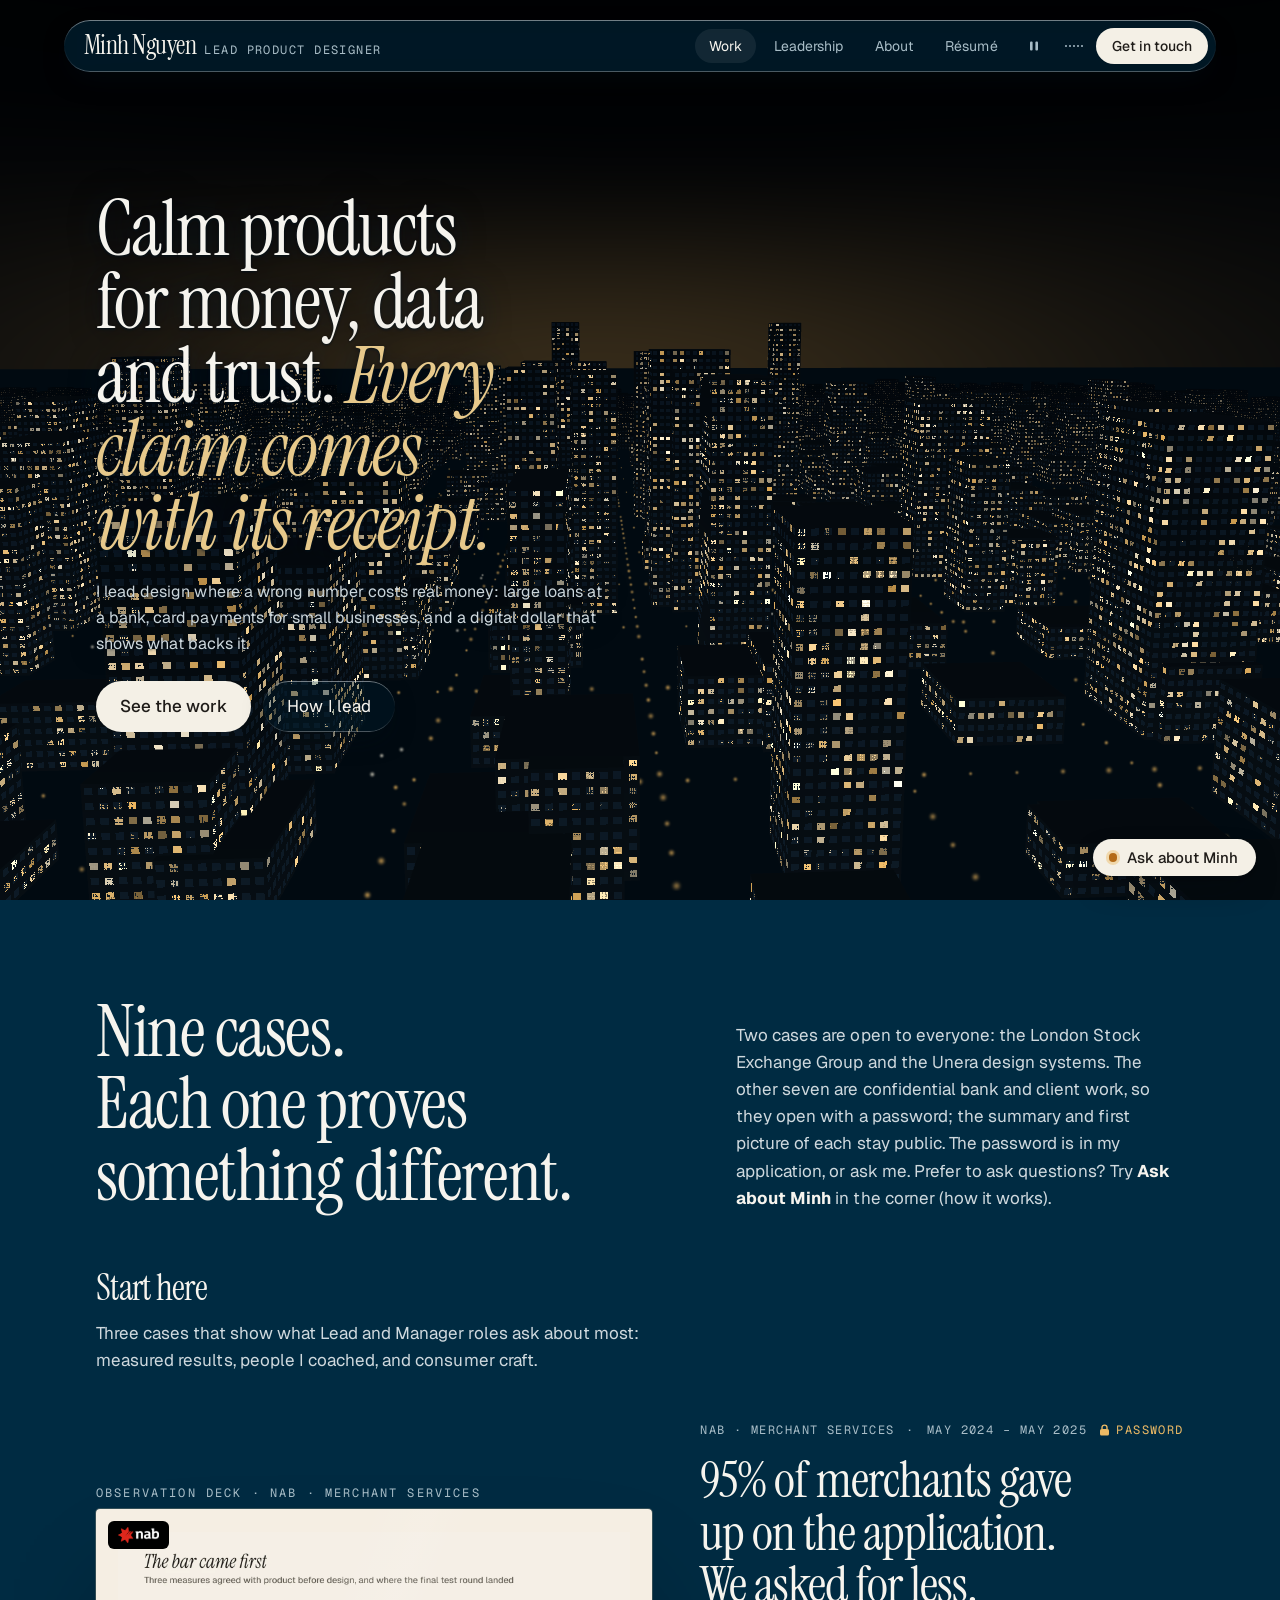
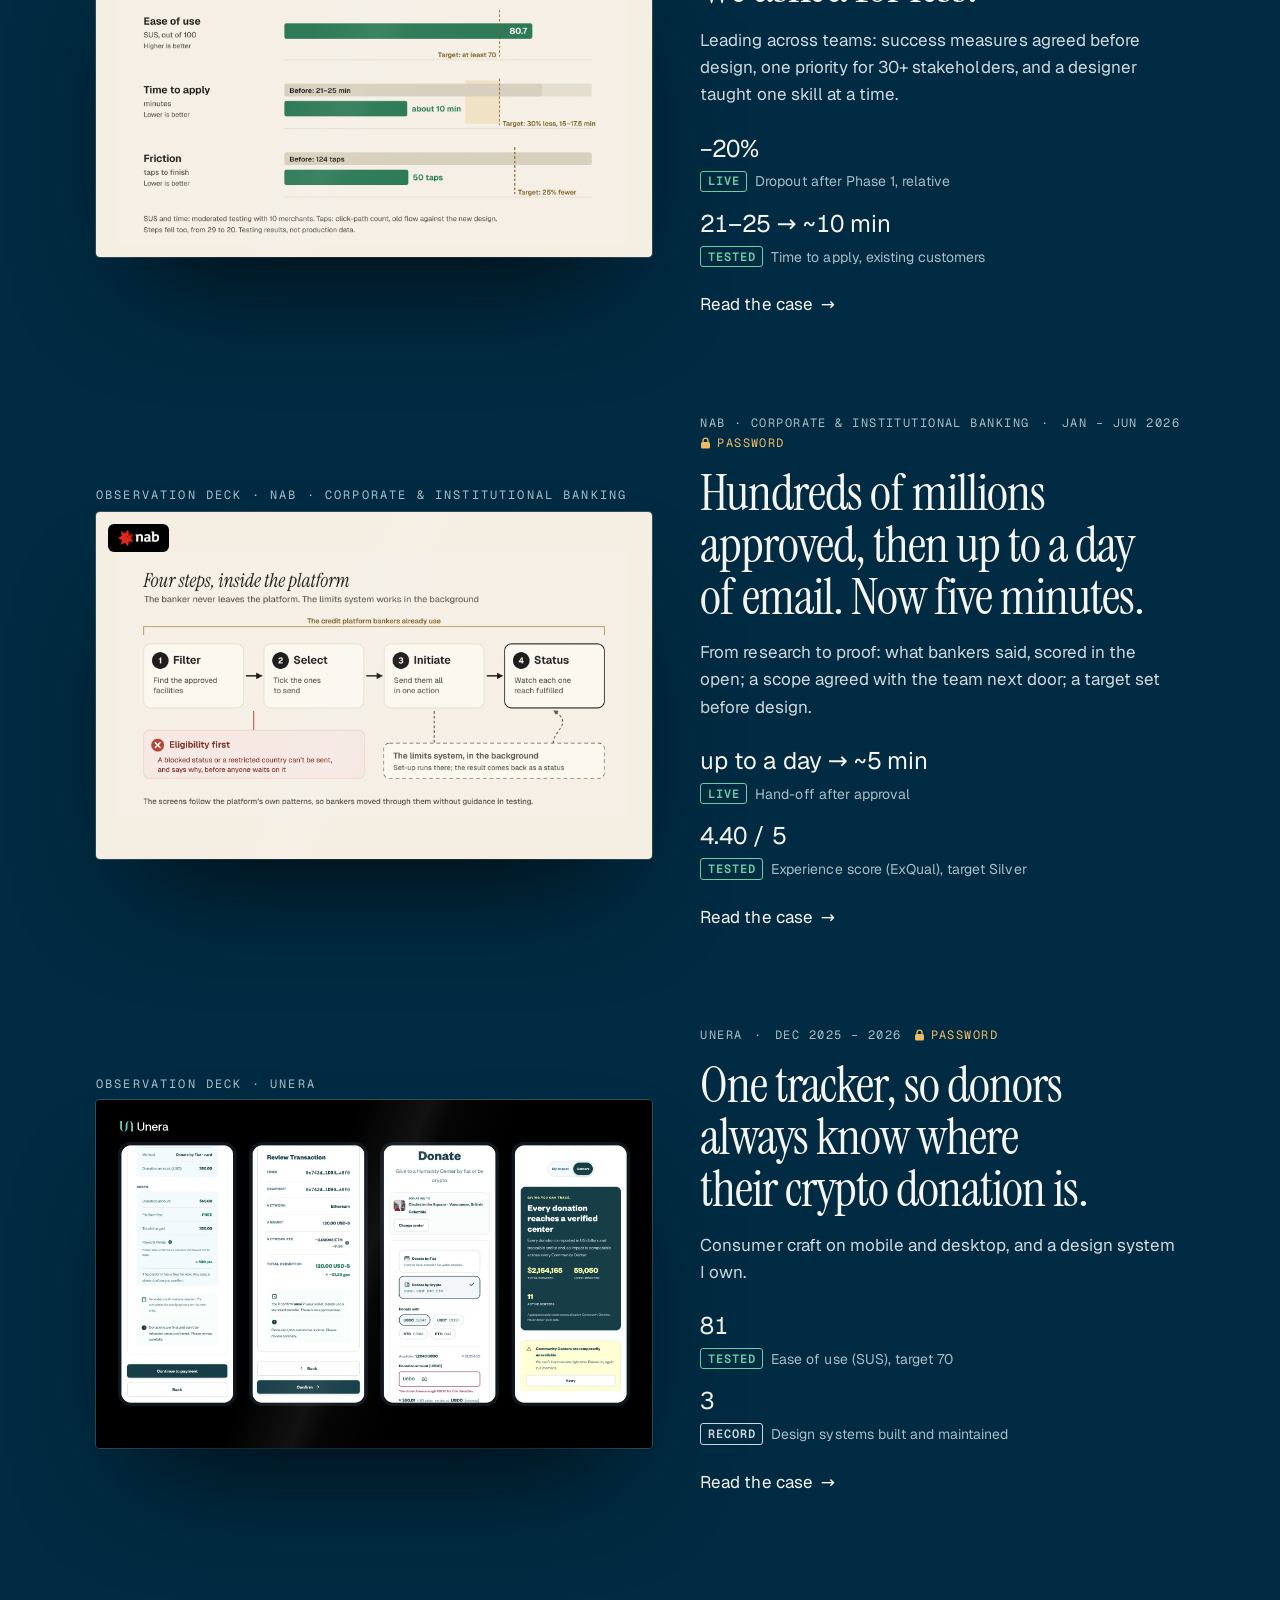
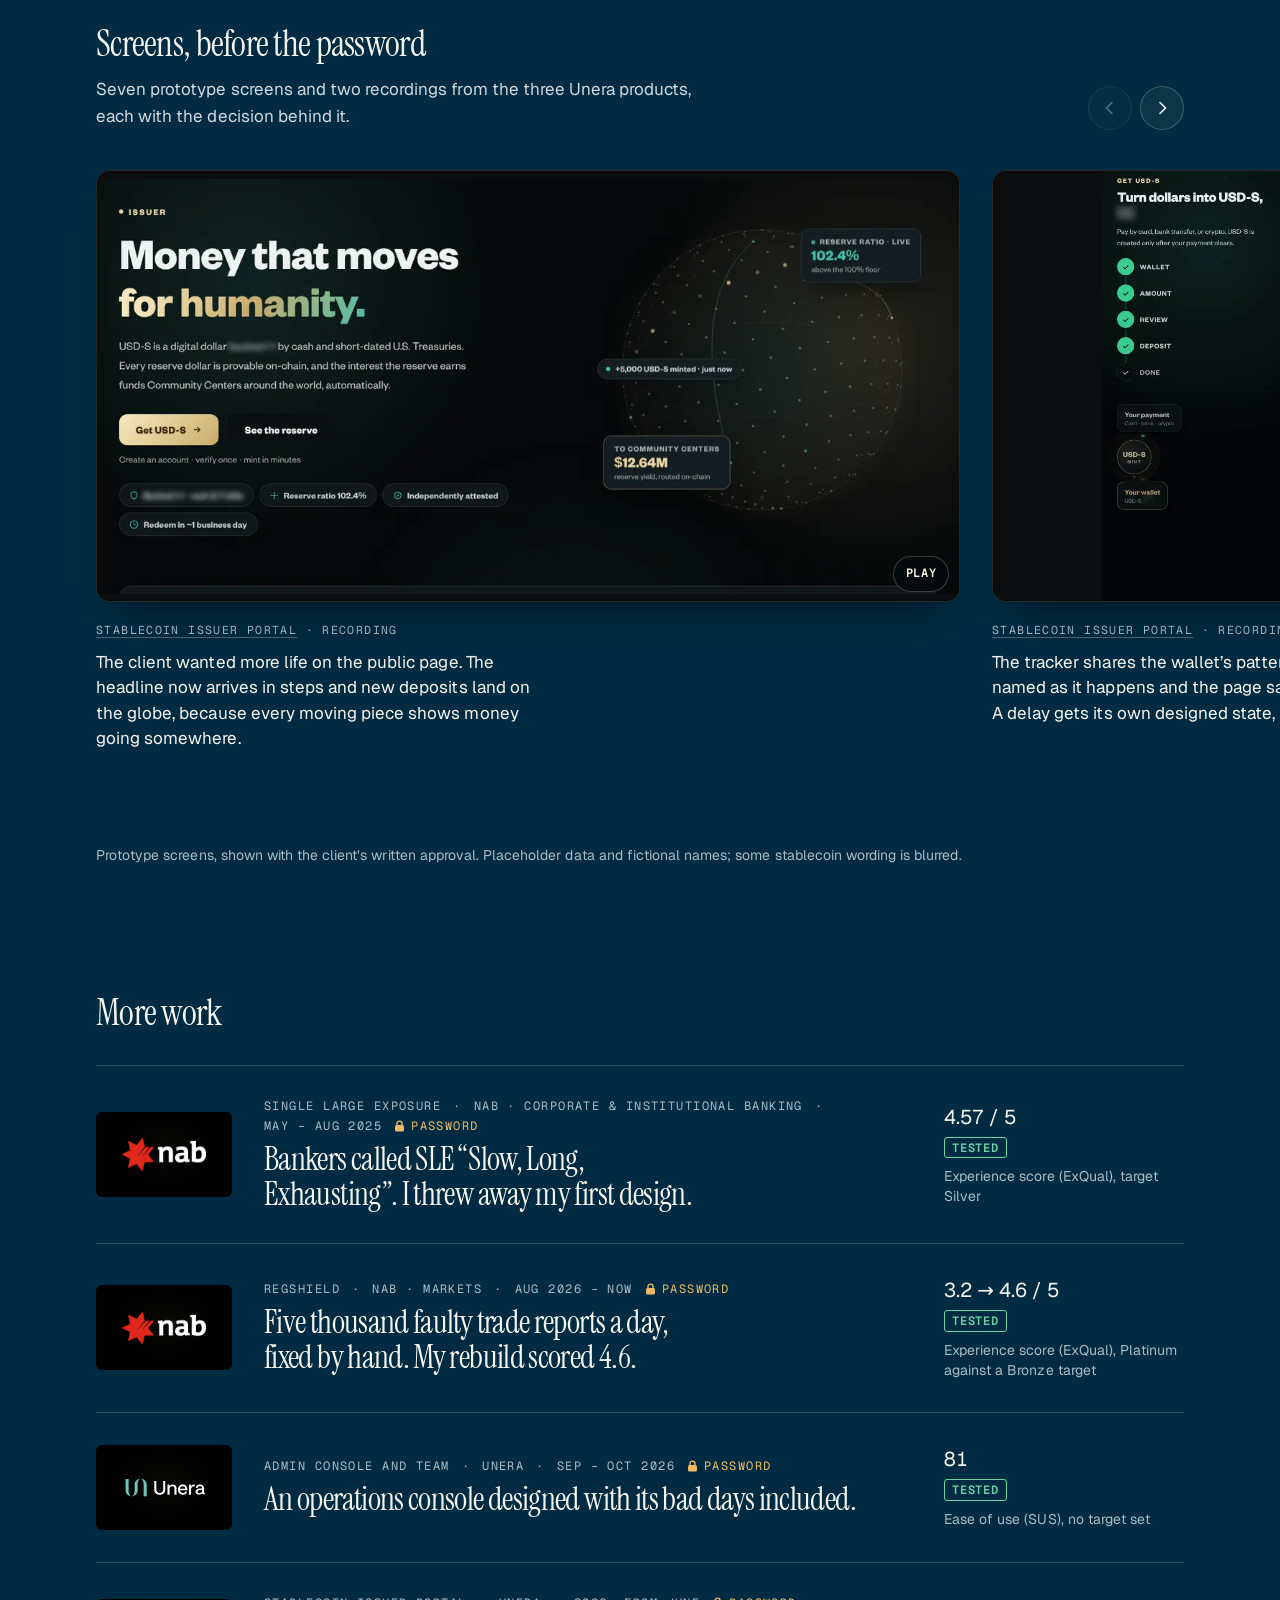
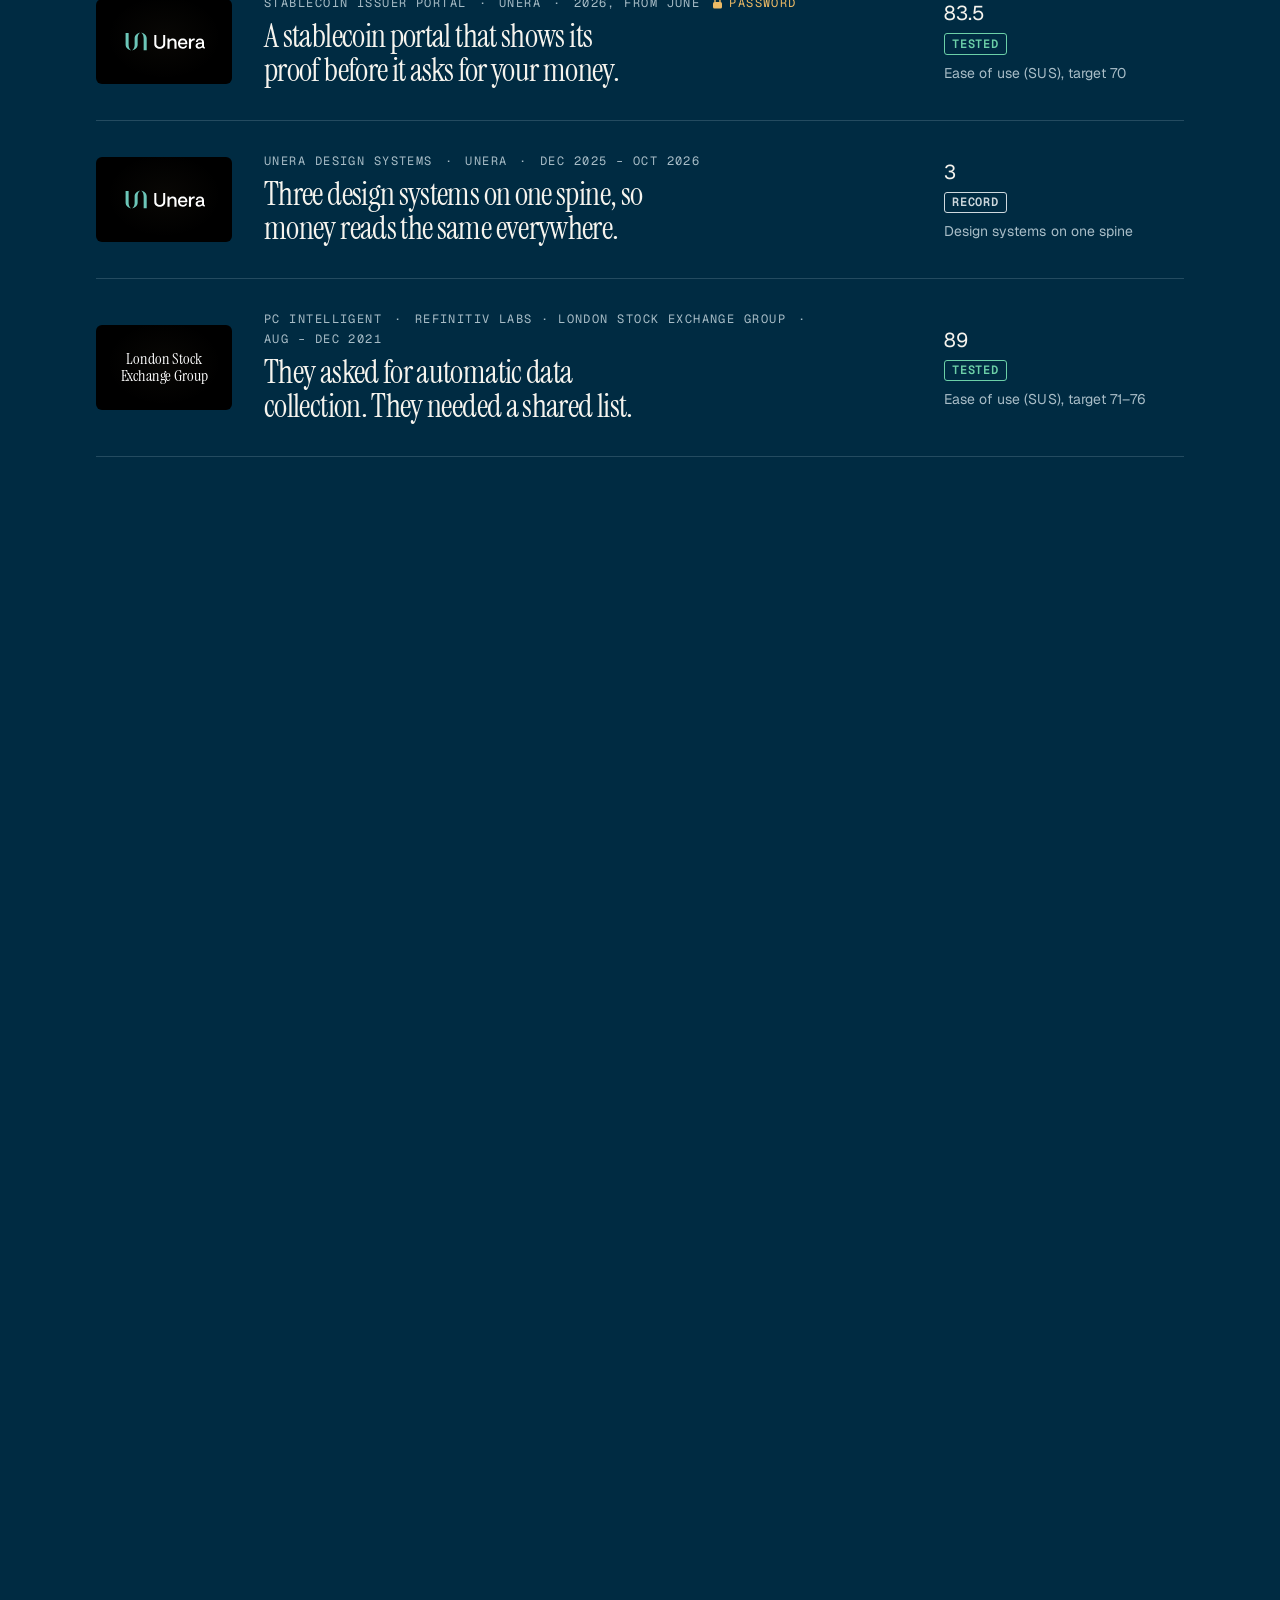
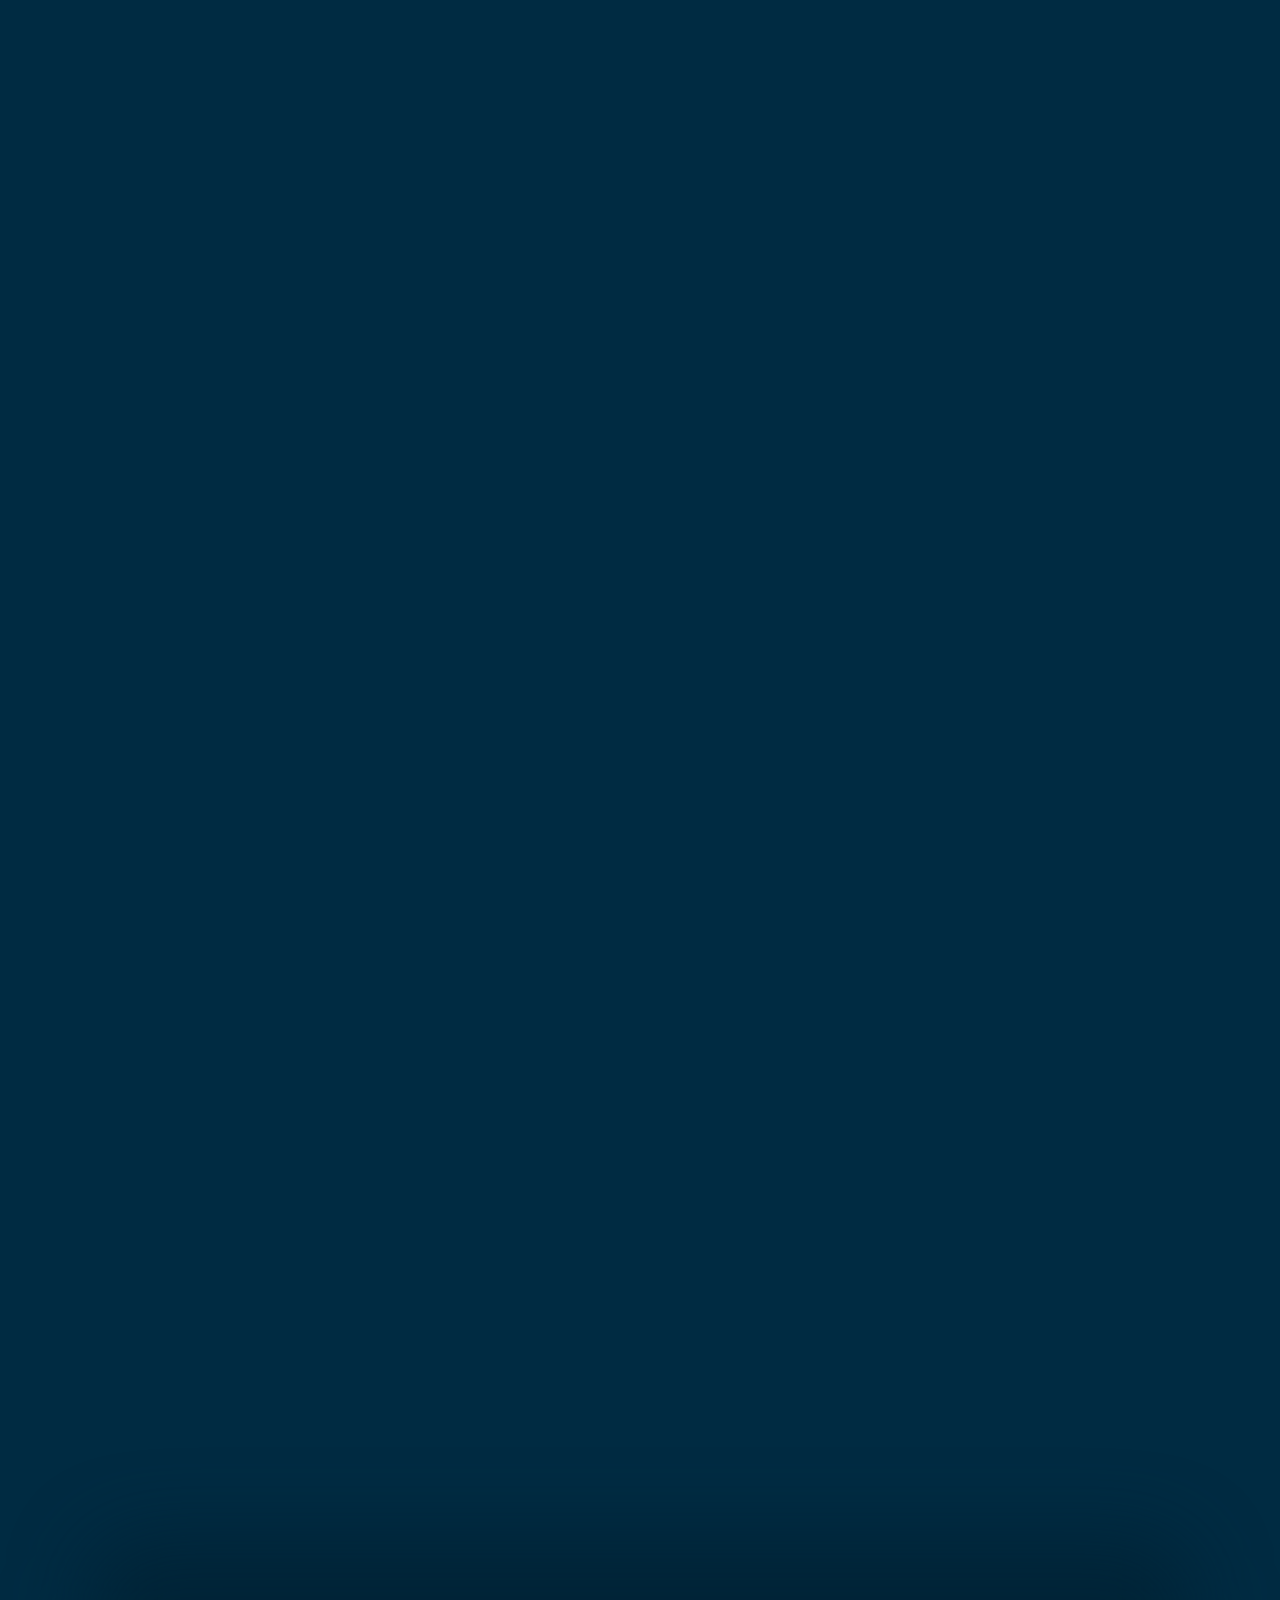
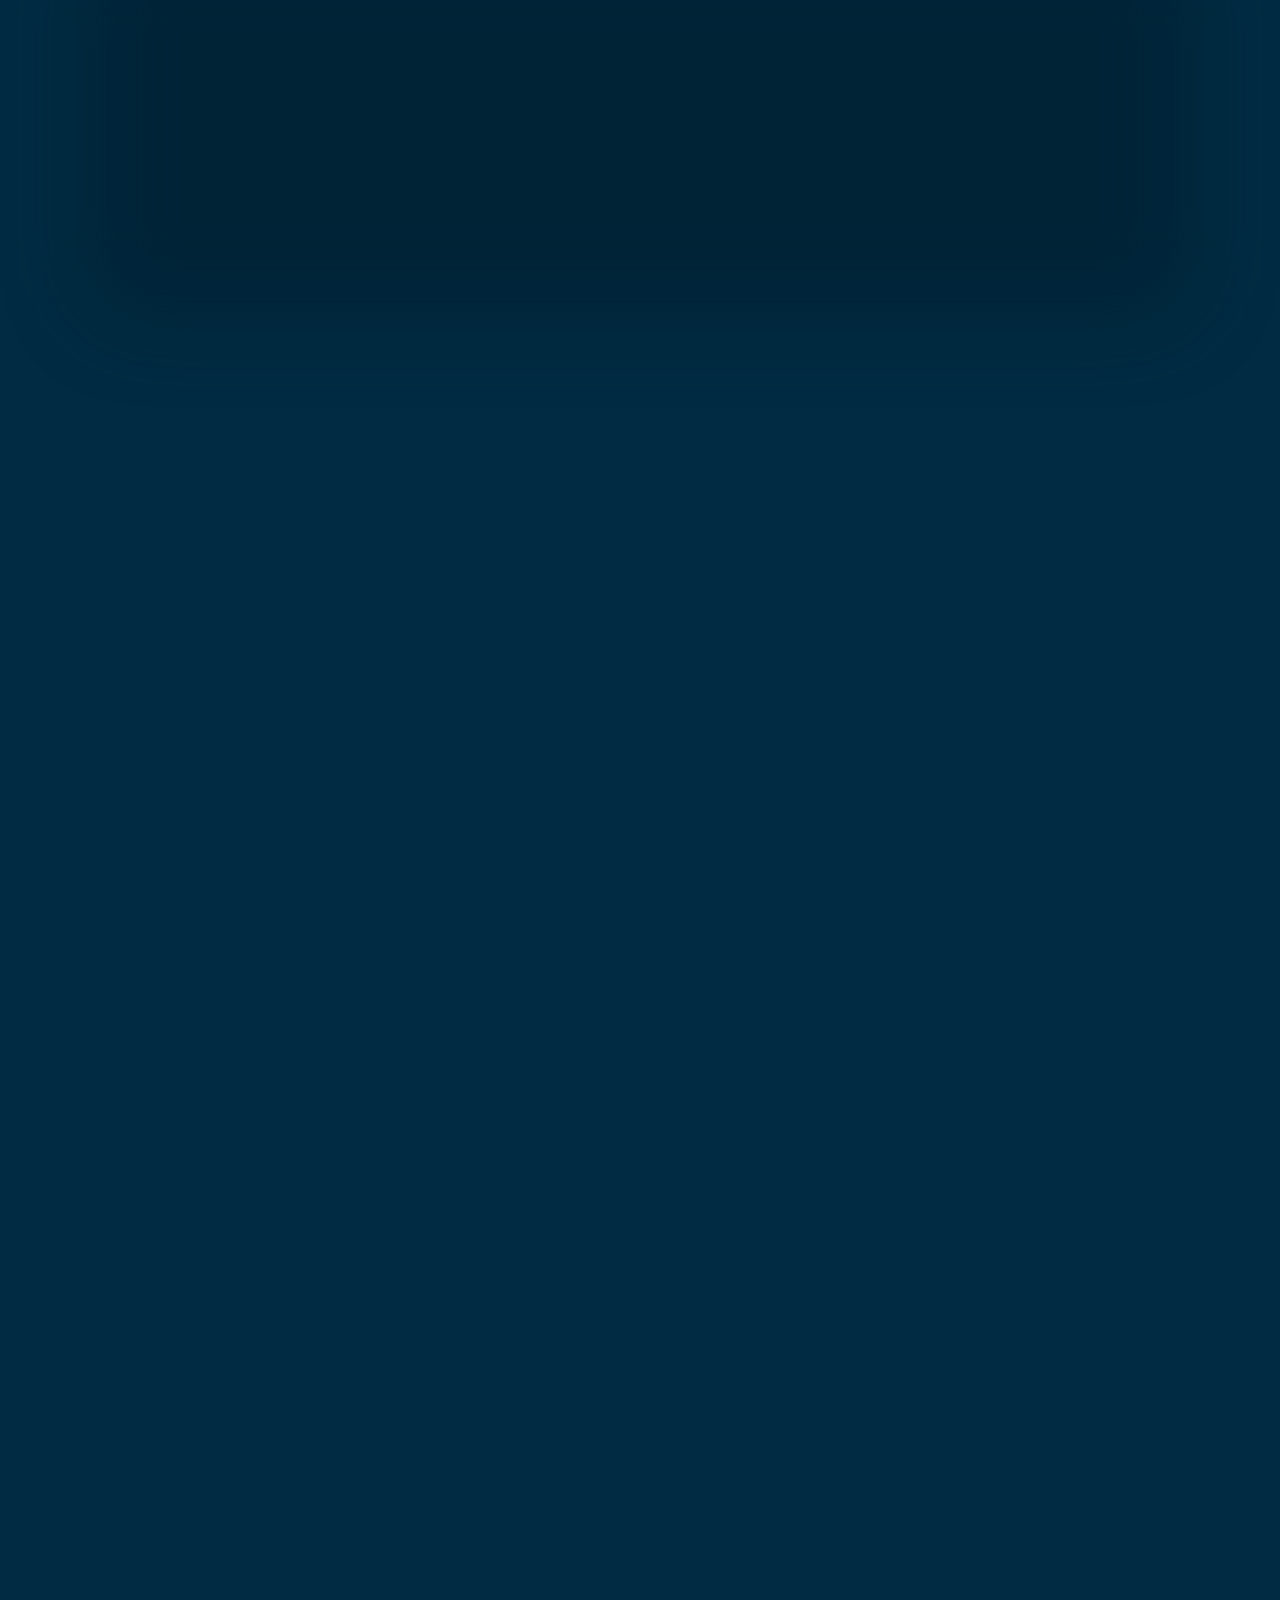
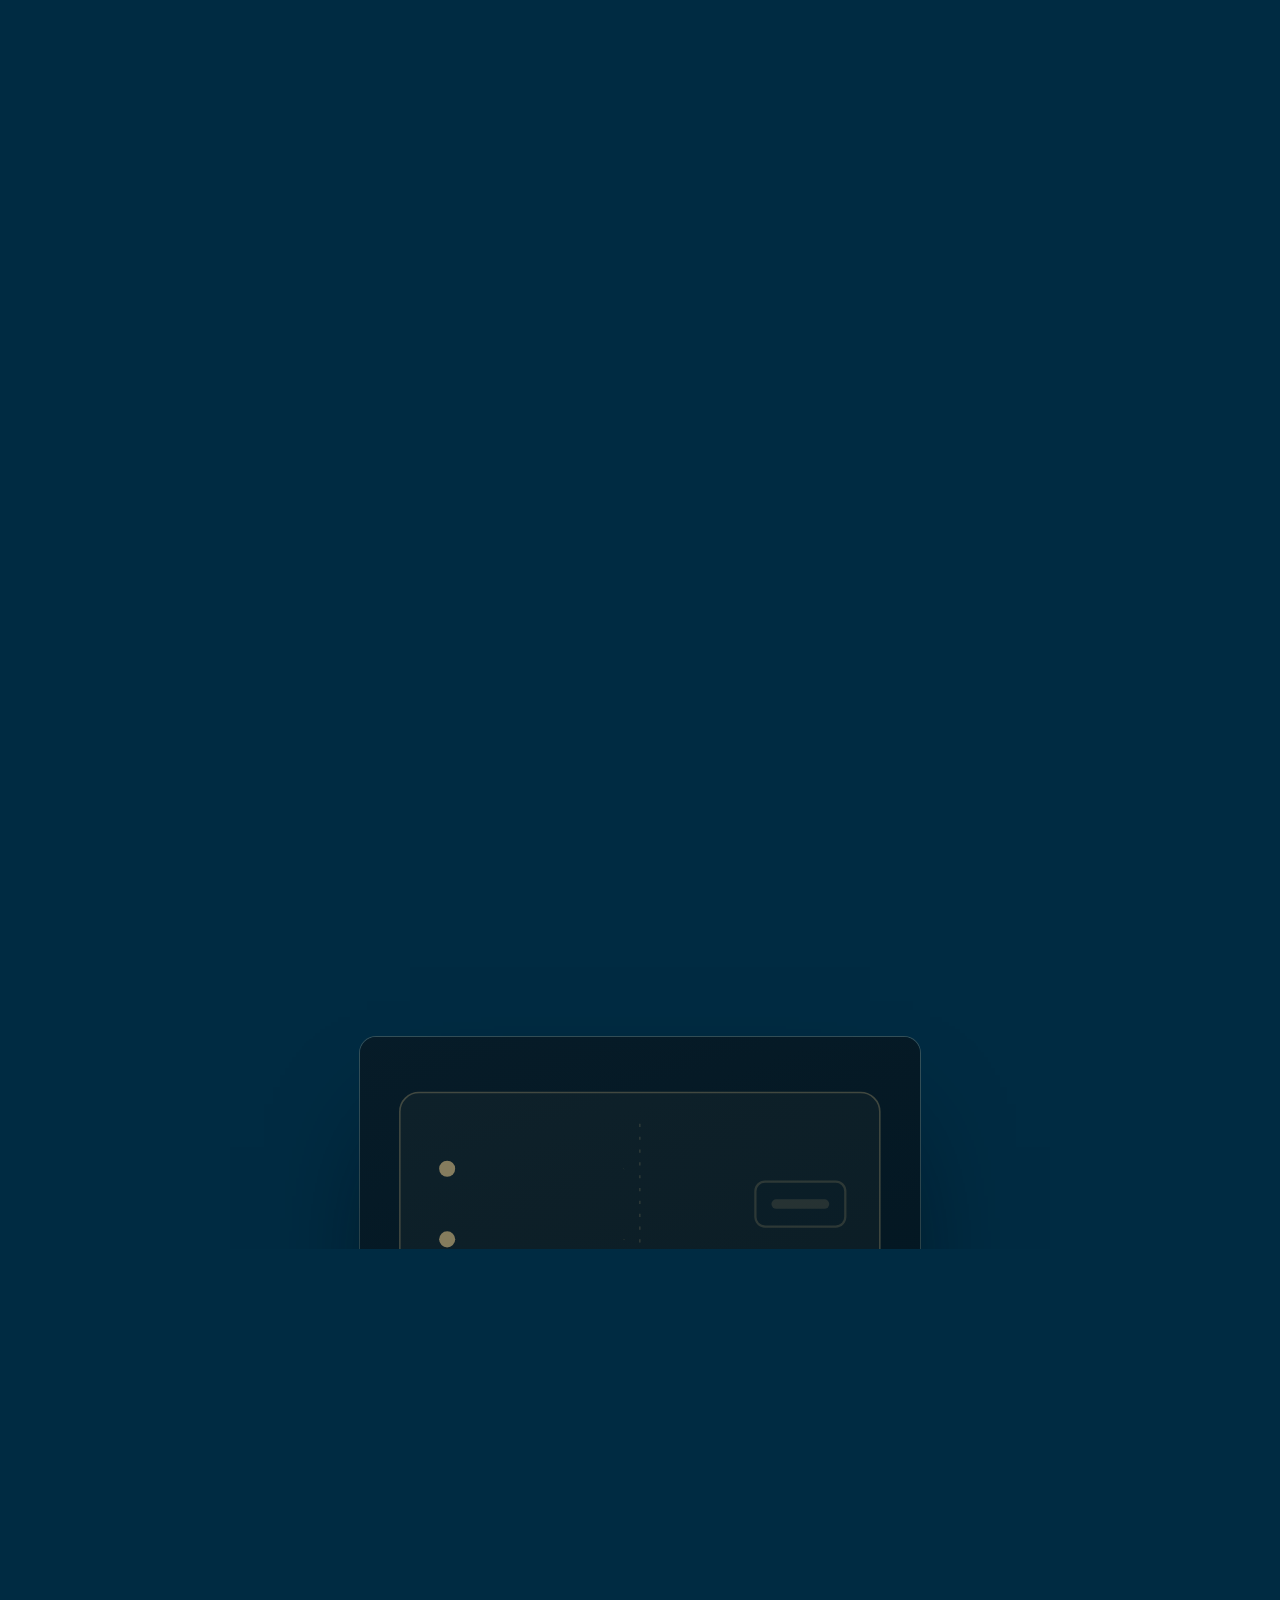
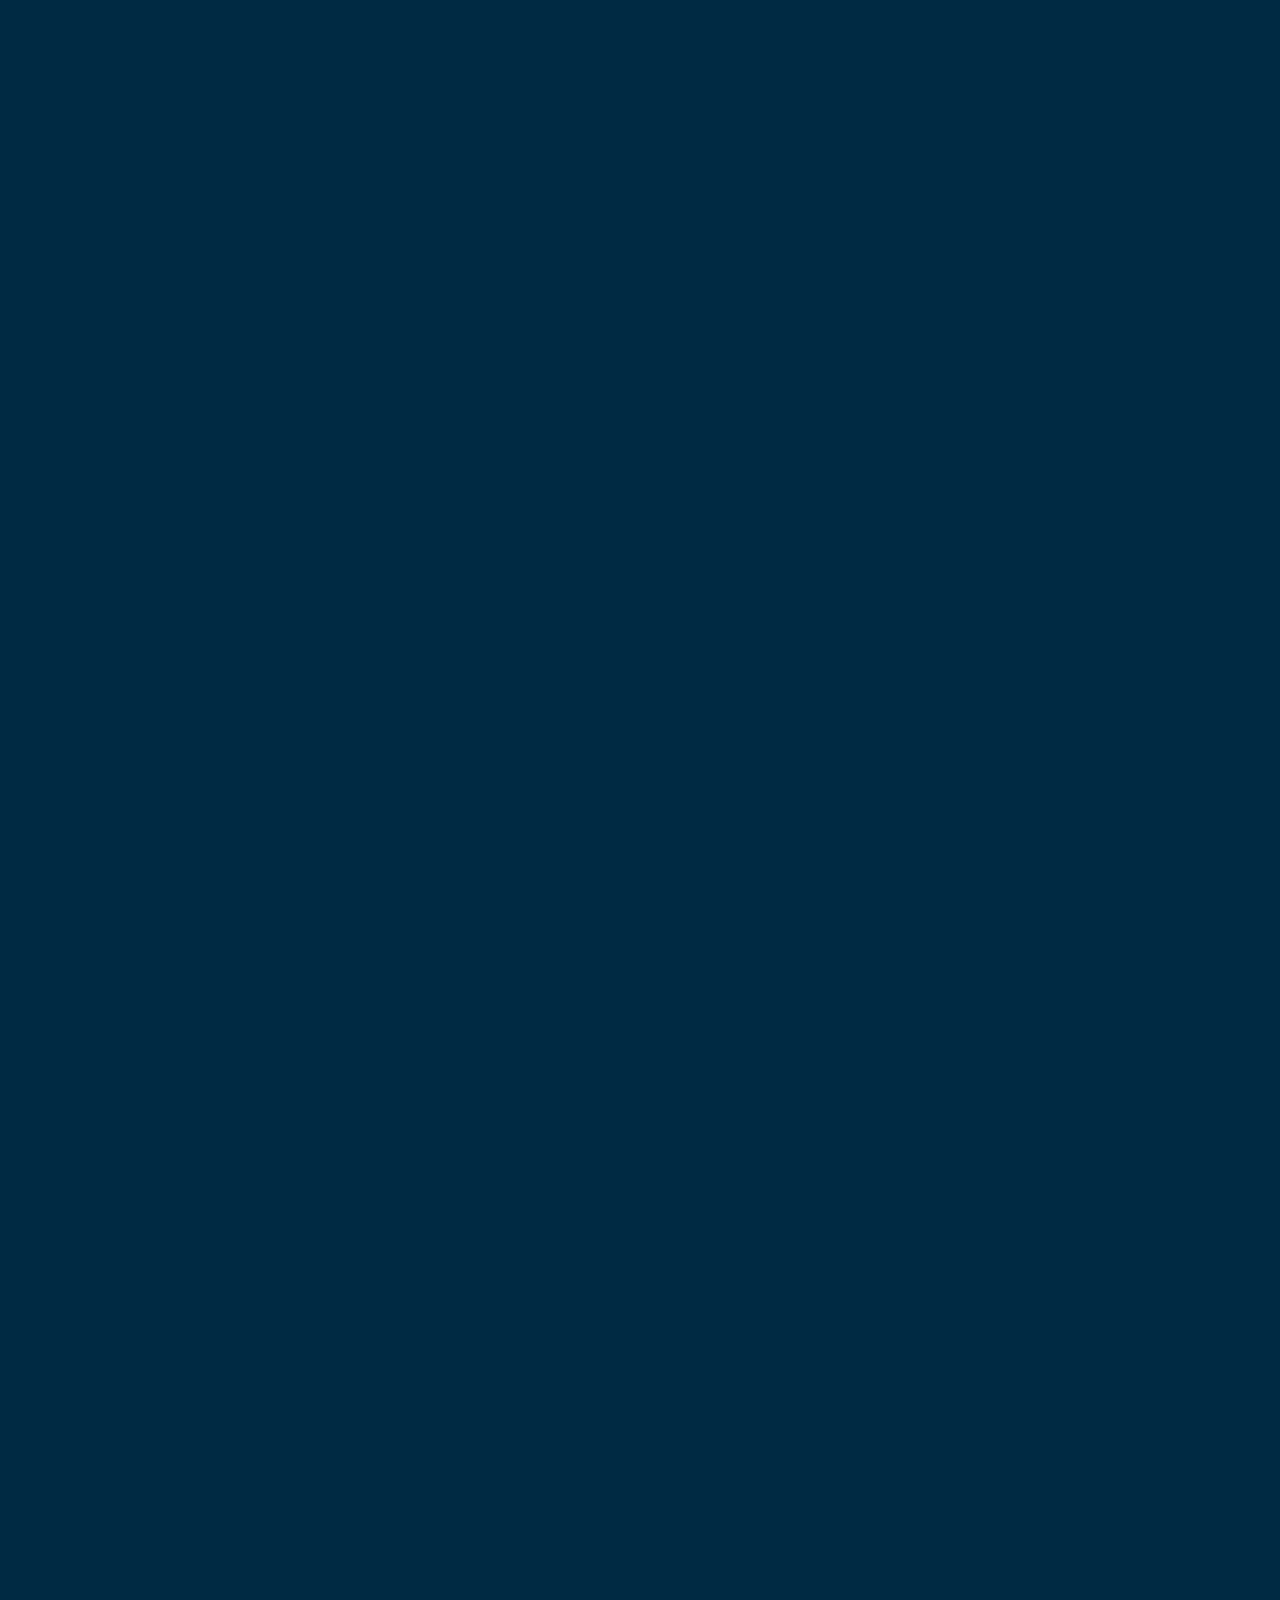
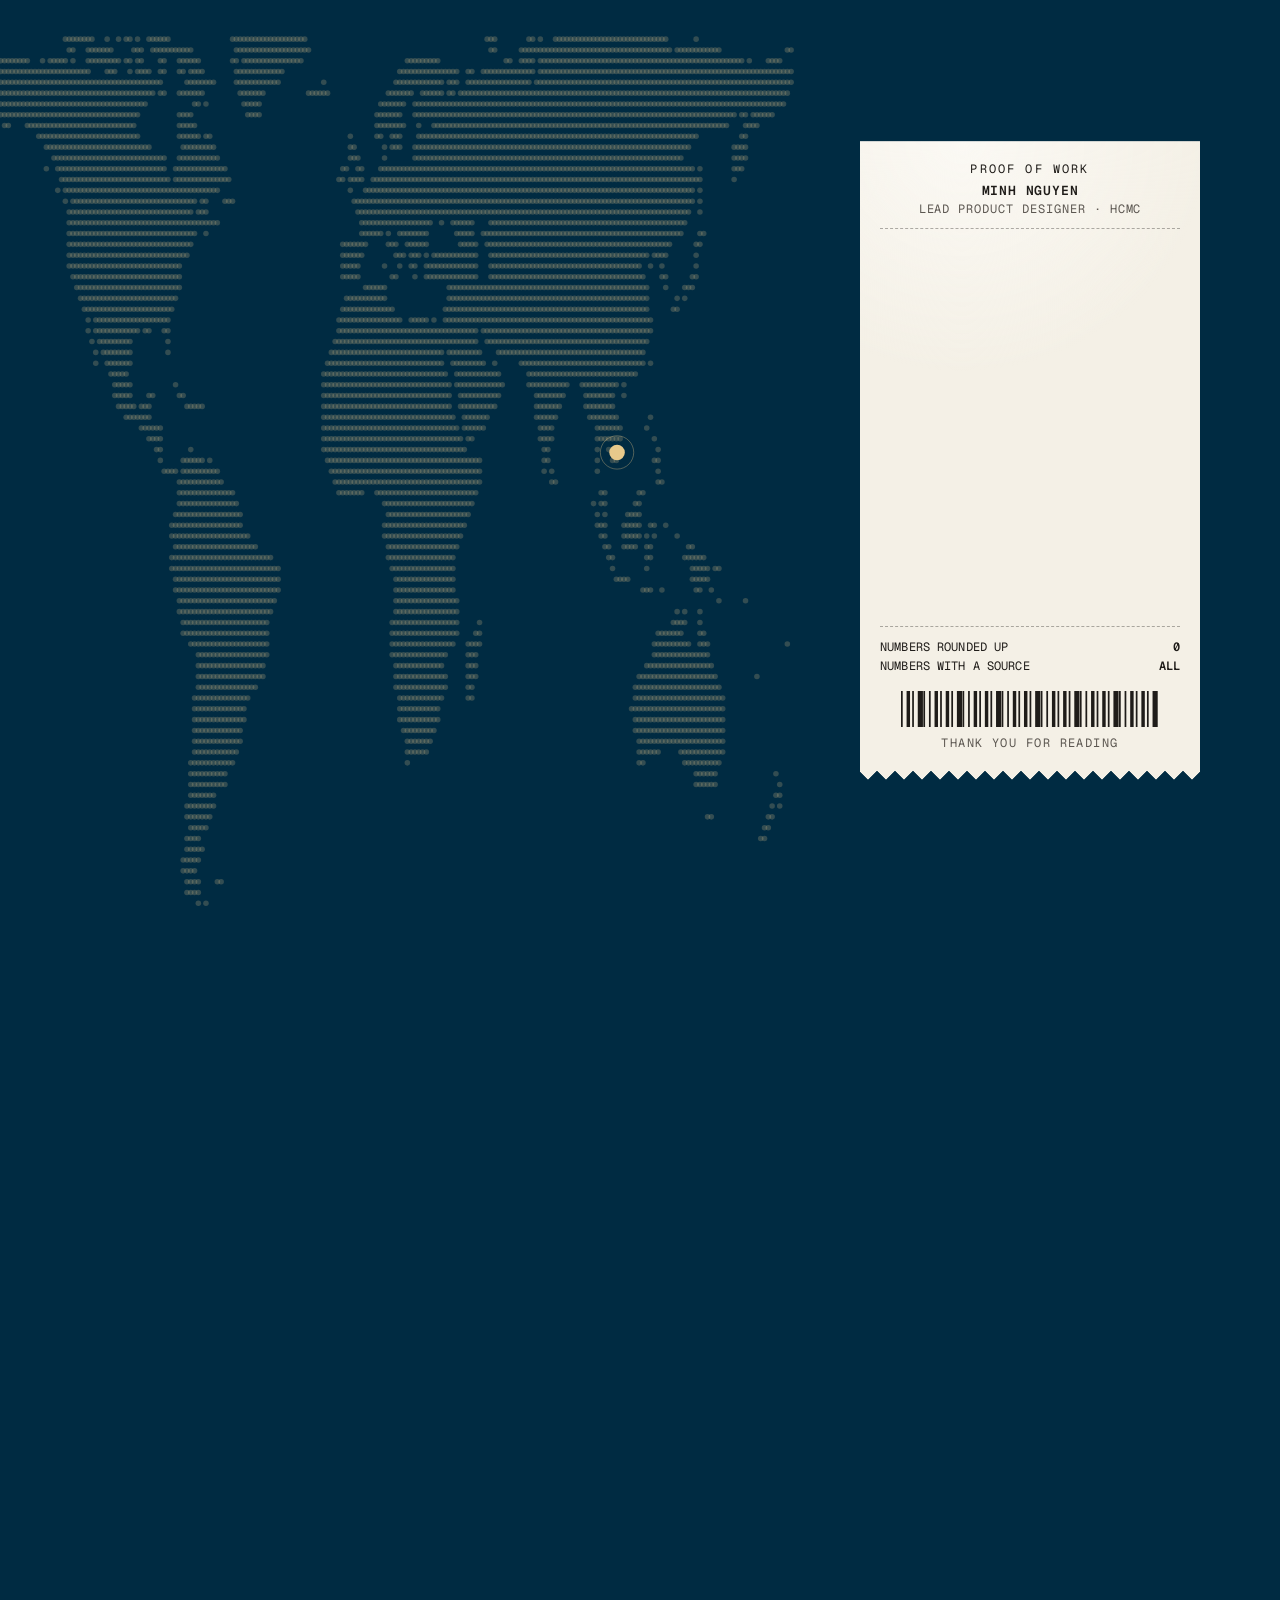
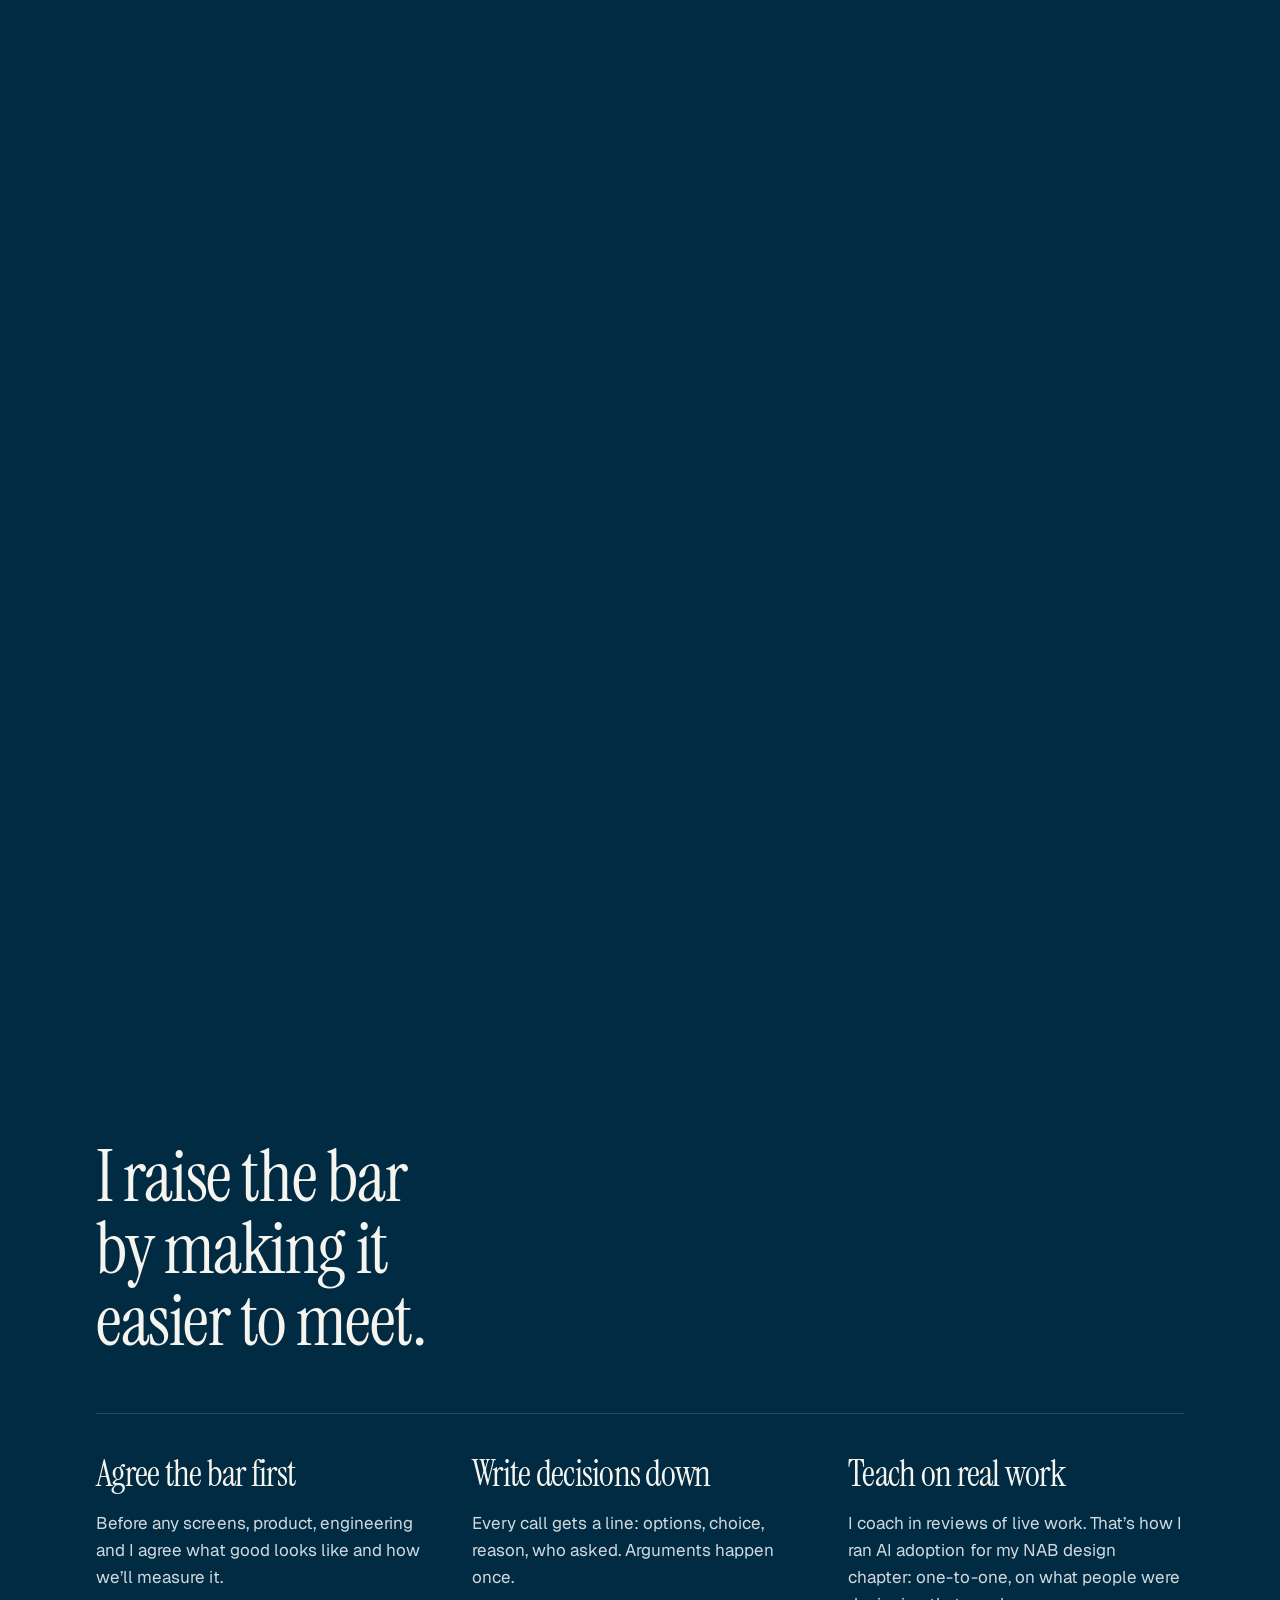
==== index.html @ ac46e2a9 "Copy standard: plain-English glosses, tighter case bodies, resume bullets Co-Authored-By: Claude Fab" ====
<!DOCTYPE html><html lang="en"><head><meta charset="utf-8"><meta name="viewport" content="width=device-width, initial-scale=1"><meta http-equiv="Content-Security-Policy" content="default-src 'self'; script-src 'self' 'sha256-1BvDVWLr3QCC20uHhUDi27eDFVJpk1uMQJGIWKUks2I=' 'sha256-UIrFqcaitjA3OKa9mHKajg3N+0Y7tW9+y0o3QmMFeZQ=' 'sha256-0O7iB6zr9x0r6X6eWYITC9V5q+yWCGAoFvcysBGbY9Q='; style-src 'self' 'unsafe-inline'; img-src 'self' data:; font-src 'self'; media-src 'self'; connect-src 'self'; object-src 'none'; base-uri 'self'; form-action 'none'"><meta name="referrer" content="strict-origin-when-cross-origin"><title>Minh Nguyen · Lead Product Designer</title><meta name="description" content="Lead product designer for banking, fintech and trust products: a consumer stablecoin wallet for phone and desktop, credit workflows and merchant onboarding at NAB, and a review tool for regulatory reporting. Every number comes with how it was measured."><meta name="author" content="Minh Nguyen"><meta property="og:title" content="Minh Nguyen · Lead Product Designer"><meta property="og:description" content="Lead product designer for banking, fintech and trust products: a consumer stablecoin wallet for phone and desktop, credit workflows and merchant onboarding at NAB, and a review tool for regulatory reporting. Every number comes with how it was measured."><meta property="og:type" content="website"><meta property="og:image" content="https://minhnguyenrenol.github.io/portfolio-window/og.png"><meta name="theme-color" content="#002a42"><link rel="icon" href="favicon.svg" type="image/svg+xml"><script src="boot.js"></script><link rel="stylesheet" href="./assets/Base.DAIhT--7.css"></head><body class="min-h-dvh"><a class="skip" href="#main">Skip to content</a><style>astro-island,astro-slot,astro-static-slot{display:contents}</style><script>(function(){let e=async e=>{await(await e())()};(self.Astro||(self.Astro={})).load=e,window.dispatchEvent(new Event(`astro:load`))})();</script><script>(function(){function e(t){"@babel/helpers - typeof";return e=typeof Symbol==`function`&&typeof Symbol.iterator==`symbol`?function(e){return typeof e}:function(e){return e&&typeof Symbol==`function`&&e.constructor===Symbol&&e!==Symbol.prototype?`symbol`:typeof e},e(t)}function t(t,n){if(e(t)!=`object`||!t)return t;var r=t[Symbol.toPrimitive];if(r!==void 0){var i=r.call(t,n||`default`);if(e(i)!=`object`)return i;throw TypeError(`@@toPrimitive must return a primitive value.`)}return(n===`string`?String:Number)(t)}function n(n){var r=t(n,`string`);return e(r)==`symbol`?r:r+``}function r(e,t,r){return(t=n(t))in e?Object.defineProperty(e,t,{value:r,enumerable:!0,configurable:!0,writable:!0}):e[t]=r,e}let i=/* @__PURE__ */ new Set([`__proto__`,`constructor`,`prototype`]);{let e={0:e=>a(e),1:e=>n(e),2:e=>new RegExp(e),3:e=>new Date(e),4:e=>new Map(n(e)),5:e=>new Set(n(e)),6:e=>BigInt(e),7:e=>new URL(e),8:e=>new Uint8Array(e),9:e=>new Uint16Array(e),10:e=>new Uint32Array(e),11:e=>1/0*e},t=t=>{let[n,r]=t;return n in e?e[n](r):void 0},n=e=>e.map(t),a=e=>typeof e!=`object`||!e?e:Object.fromEntries(Object.entries(e).map(([e,n])=>[e,t(n)]));class o extends HTMLElement{constructor(...e){super(...e),r(this,`Component`,void 0),r(this,`hydrator`,void 0),r(this,`hydrate`,async()=>{var e;if(!this.hydrator||!this.isConnected)return;let t=(e=this.parentElement)==null?void 0:e.closest(`astro-island[ssr]`);if(t){t.addEventListener(`astro:hydrate`,this.hydrate,{once:!0});return}let n=this.querySelectorAll(`astro-slot`),r={},i=this.querySelectorAll(`template[data-astro-template]`);for(let e of i){let t=e.closest(this.tagName);t!=null&&t.isSameNode(this)&&(r[e.getAttribute(`data-astro-template`)||`default`]=e.innerHTML,e.remove())}for(let e of n){let t=e.closest(this.tagName);t!=null&&t.isSameNode(this)&&(r[e.getAttribute(`name`)||`default`]=e.innerHTML)}let o;try{o=this.hasAttribute(`props`)?a(JSON.parse(this.getAttribute(`props`))):{}}catch(e){let t=this.getAttribute(`component-url`)||`<unknown>`,n=this.getAttribute(`component-export`);throw n&&(t+=` (export ${n})`),console.error(`[hydrate] Error parsing props for component ${t}`,this.getAttribute(`props`),e),e}await this.hydrator(this)(this.Component,o,r,{client:this.getAttribute(`client`)}),this.removeAttribute(`ssr`),this.dispatchEvent(new CustomEvent(`astro:hydrate`))}),r(this,`unmount`,()=>{this.isConnected||this.dispatchEvent(new CustomEvent(`astro:unmount`))})}disconnectedCallback(){document.removeEventListener(`astro:after-swap`,this.unmount),document.addEventListener(`astro:after-swap`,this.unmount,{once:!0})}connectedCallback(){if(!this.hasAttribute(`await-children`)||document.readyState===`interactive`||document.readyState===`complete`)this.childrenConnectedCallback();else{let e=()=>{document.removeEventListener(`DOMContentLoaded`,e),t.disconnect(),this.childrenConnectedCallback()},t=new MutationObserver(()=>{var t;((t=this.lastChild)==null?void 0:t.nodeType)===Node.COMMENT_NODE&&this.lastChild.nodeValue===`astro:end`&&(this.lastChild.remove(),e())});t.observe(this,{childList:!0}),document.addEventListener(`DOMContentLoaded`,e)}}async childrenConnectedCallback(){let e=this.getAttribute(`before-hydration-url`);e&&await import(e),this.start()}getRetryImportUrl(e){let t=new URL(e,document.baseURI);return t.searchParams.set(`astro-retry`,Date.now().toString()),t.toString()}async importWithRetry(e){try{return await import(e)}catch(t){return await new Promise(e=>setTimeout(e,1e3)),import(this.getRetryImportUrl(e))}}handleHydrationError(e){let t=this.getAttribute(`component-url`),n=new CustomEvent(`astro:hydration-error`,{cancelable:!0,bubbles:!0,composed:!0,detail:{error:e,componentUrl:t}});this.dispatchEvent(n)&&console.error(`[astro-island] Error hydrating ${t}`,e)}async start(){let e=JSON.parse(this.getAttribute(`opts`)),t=this.getAttribute(`client`);if(Astro[t]===void 0)window.addEventListener(`astro:${t}`,()=>this.start(),{once:!0});else try{await Astro[t](async()=>{let e=this.getAttribute(`renderer-url`);try{let[t,{default:n}]=await Promise.all([this.importWithRetry(this.getAttribute(`component-url`)),e?this.importWithRetry(e):Promise.resolve({default:()=>()=>{}})]),r=this.getAttribute(`component-export`)||`default`;if(r.includes(`.`)){this.Component=t;for(let e of r.split(`.`)){if(i.has(e)||!this.Component||typeof this.Component!=`object`&&typeof this.Component!=`function`||!Object.hasOwn(this.Component,e))throw Error(`Invalid component export path: ${r}`);this.Component=this.Component[e]}}else{if(i.has(r))throw Error(`Invalid component export path: ${r}`);this.Component=t[r]}return this.hydrator=n,this.hydrate}catch(e){return this.handleHydrationError(e),()=>{}}},e,this)}catch(e){this.handleHydrationError(e)}}attributeChangedCallback(){this.hydrate()}}r(o,`observedAttributes`,[`props`]),customElements.get(`astro-island`)||customElements.define(`astro-island`,o)}})();</script><astro-island uid="2cGtDc" prefix="r17" component-url="./assets/World.DWk5gvzu.js" component-export="default" renderer-url="./assets/client.DKhQzRHo.js" props="{&quot;story&quot;:[0,&quot;A&quot;],&quot;page&quot;:[0,&quot;home&quot;],&quot;piece&quot;:[0]}" ssr client="load" opts="{&quot;name&quot;:&quot;World&quot;,&quot;value&quot;:true}" await-children><canvas class="world-canvas" aria-hidden="true"></canvas><!--astro:end--></astro-island><header class="fixed inset-x-0 top-0 z-50 px-4 pt-4 md:px-8 md:pt-5"><nav aria-label="Main" class="glass header-glass mx-auto max-w-6xl rounded-[26px] md:rounded-full"><div class="flex items-center justify-between gap-4 py-2 pl-5 pr-2"><a href="index.html" class="flex items-baseline gap-2 whitespace-nowrap text-chalk no-underline" aria-label="Minh Nguyen, home"><span class="display text-[1.6rem] leading-none">Minh Nguyen</span><span class="hidden font-mono text-xs uppercase tracking-[0.12em] text-fog lg:inline">Lead Product Designer</span></a><div class="flex items-center gap-1"><ul class="hidden items-center gap-1 md:flex"><li><a href="index.html#work" aria-current="page" class="rounded-full px-3.5 py-2 text-sm no-underline transition-colors hover:text-chalk text-chalk bg-white/[0.07]">Work</a></li><li><a href="leadership.html" class="rounded-full px-3.5 py-2 text-sm no-underline transition-colors hover:text-chalk text-fog">Leadership</a></li><li><a href="about.html" class="rounded-full px-3.5 py-2 text-sm no-underline transition-colors hover:text-chalk text-fog">About</a></li><li><a href="resume.html" class="rounded-full px-3.5 py-2 text-sm no-underline transition-colors hover:text-chalk text-fog">Résumé</a></li></ul><astro-island uid="Z14yjh3" prefix="r18" component-url="./assets/MotionToggle.DZvroh76.js" component-export="default" renderer-url="./assets/client.DKhQzRHo.js" props="{}" ssr client="load" opts="{&quot;name&quot;:&quot;MotionToggle&quot;,&quot;value&quot;:true}" await-children><button type="button" aria-pressed="false" aria-label="Pause motion" title="Pause motion" class="grid h-9 w-9 place-items-center rounded-full text-fog transition-colors hover:text-chalk"><svg width="16" height="16" viewBox="0 0 16 16" aria-hidden="true"><g fill="currentColor"><rect x="4" y="3.5" width="2.6" height="9" rx="1"></rect><rect x="9.4" y="3.5" width="2.6" height="9" rx="1"></rect></g></svg></button><!--astro:end--></astro-island><astro-island uid="Z1srwuE" prefix="r19" component-url="./assets/SoundToggle.DpTjMWbg.js" component-export="default" renderer-url="./assets/client.DKhQzRHo.js" props="{}" ssr client="load" opts="{&quot;name&quot;:&quot;SoundToggle&quot;,&quot;value&quot;:true}" await-children><button type="button" aria-pressed="false" aria-label="Sound" title="Sound off" class="group grid h-9 w-9 place-items-center rounded-full text-fog transition-colors hover:text-chalk"><svg width="20" height="14" viewBox="0 0 20 14" aria-hidden="true"><rect x="1" width="2" rx="1" fill="currentColor" y="6" height="2" class=""></rect><rect x="5" width="2" rx="1" fill="currentColor" y="6" height="2" class=""></rect><rect x="9" width="2" rx="1" fill="currentColor" y="6" height="2" class=""></rect><rect x="13" width="2" rx="1" fill="currentColor" y="6" height="2" class=""></rect><rect x="17" width="2" rx="1" fill="currentColor" y="6" height="2" class=""></rect></svg></button><!--astro:end--></astro-island><a href="mailto:xpland.nguyen@gmail.com" class="whitespace-nowrap rounded-full bg-paper px-4 py-2 text-sm font-medium text-ink no-underline transition-transform hover:scale-[1.03]">Get in touch</a></div></div><ul class="flex justify-center gap-1 border-t border-white/10 px-2 py-1.5 md:hidden" aria-label="Sections"><li><a href="index.html#work" aria-current="page" class="block rounded-full px-3 py-1.5 text-[0.8125rem] no-underline bg-white/[0.08] text-chalk">Work</a></li><li><a href="leadership.html" class="block rounded-full px-3 py-1.5 text-[0.8125rem] no-underline text-fog">Leadership</a></li><li><a href="about.html" class="block rounded-full px-3 py-1.5 text-[0.8125rem] no-underline text-fog">About</a></li><li><a href="resume.html" class="block rounded-full px-3 py-1.5 text-[0.8125rem] no-underline text-fog">Résumé</a></li></ul></nav></header><main id="main" tabindex="-1"><astro-island uid="Z92lap" prefix="r11" component-url="./assets/HomeHero.C72Pa-oj.js" component-export="default" renderer-url="./assets/client.DKhQzRHo.js" props="{&quot;story&quot;:[0,{&quot;hero1&quot;:[0,&quot;Calm products for money, data and trust.&quot;],&quot;hero2&quot;:[0,&quot;Every claim comes with its receipt.&quot;],&quot;mapLine&quot;:[0,&quot;Designed from Ho Chi Minh City. Shipped for teams in Singapore, Sydney, Melbourne, London and Vancouver.&quot;],&quot;workTitle&quot;:[0,&quot;Nine cases. Each one proves something different.&quot;],&quot;habitsTitle&quot;:[0,&quot;I raise the bar by making it easier to meet.&quot;],&quot;close1&quot;:[0,&quot;Hiring a lead for something people have to trust?&quot;],&quot;close2&quot;:[0,&quot;Every claim comes with its receipt.&quot;],&quot;caseLabel&quot;:[0,&quot;The full case&quot;],&quot;nextLabel&quot;:[0,&quot;Next&quot;],&quot;id&quot;:[0,&quot;A&quot;],&quot;name&quot;:[0,&quot;The observation deck&quot;],&quot;shape&quot;:[0,&quot;pane&quot;],&quot;backdrop&quot;:[0,&quot;deck&quot;],&quot;heroEyebrow&quot;:[0,&quot;Minh Nguyen · Lead Product Designer&quot;],&quot;heroSub&quot;:[0,&quot;I lead design where a wrong number costs real money: large loans at a bank, card payments for small businesses, and a digital dollar that shows what backs it.&quot;],&quot;reveal&quot;:[0,&quot;From up here the hand-offs show: the same details copied from a spreadsheet into an email, then typed again. I design so they are typed once.&quot;],&quot;split&quot;:[1,[[0,&quot;Seen from&quot;],[0,&quot;above.&quot;]]],&quot;objectCaption&quot;:[0,&quot;One hand-off that ran through a spreadsheet, email and the bank’s credit platform, mapped before I drew a screen. Now the platform does its own checks in the background, and when a request fails the screen says why.&quot;],&quot;caseHeroHint&quot;:[0,&quot;Behind glass&quot;],&quot;frameLabel&quot;:[0,&quot;OBSERVATION DECK&quot;]}],&quot;heroImage&quot;:[0]}" ssr client="load" opts="{&quot;name&quot;:&quot;HomeHero&quot;,&quot;value&quot;:true}" await-children><section data-stage="true" data-t0="0" data-t1="0.05" class="relative bg-night h-[100dvh]"><div class="absolute inset-0 overflow-hidden"><div class="absolute inset-0 will-change-transform" style="transform:scale(1.16)"><div class="absolute inset-0 overflow-hidden " aria-hidden="true"><canvas class="absolute inset-0 h-full w-full"></canvas><div class="grain absolute inset-0"></div></div></div><div aria-hidden="true" class="aperture-hole pointer-events-none absolute -translate-x-1/2 -translate-y-1/2 will-change-[width,height]" style="border-radius:1.5vmin;box-shadow:0 0 0 300vmax hsl(201 100% 6%);width:34vmin;height:49.3vmin"><div class="aperture-edge absolute inset-0" style="border-radius:1.5vmin;opacity:1"></div></div><div class="absolute inset-0 overflow-y-auto" style="opacity:1;transform:none"><div class="hero-copy mx-auto flex min-h-full max-w-6xl flex-col justify-end px-5 pb-20 pt-28 md:justify-center md:px-8 md:pb-24"><p class="hero-eyebrow on-scene hidden font-mono text-xs uppercase tracking-[0.16em] text-fog md:block">Minh Nguyen · Lead Product Designer</p><h1 class="display on-scene mt-4 max-w-[14ch] text-[2.75rem] leading-[0.95] sm:text-[4.6rem] md:mt-6 lg:text-[6rem]">Calm products for money, data and trust.<!-- --> <em class="text-champagne">Every claim comes with its receipt.</em></h1><p class="hero-sub on-scene mt-5 max-w-[36rem] text-base leading-relaxed text-mist md:mt-8 md:text-lg">I lead design where a wrong number costs real money: large loans at a bank, card payments for small businesses, and a digital dollar that shows what backs it.</p><div class="hero-cta mt-7 flex flex-wrap items-center gap-3 md:mt-10"><a href="#work" class="rounded-full bg-paper px-6 py-3 font-medium text-ink no-underline transition-transform hover:scale-[1.03]">See the work</a><a href="leadership.html" class="glass rounded-full px-6 py-3 text-chalk no-underline transition-transform hover:scale-[1.03]">How I lead</a></div></div></div></div></section><!--astro:end--></astro-island><section id="work" class="scroll-mt-24 pt-16 md:pt-24"><div class="mx-auto max-w-6xl px-5 md:px-8"><div class="grid gap-6 md:grid-cols-[1fr_auto] md:items-end"><h2 class="display max-w-[16ch] text-5xl md:text-7xl">Nine cases. Each one proves something different.</h2><p class="max-w-[28rem] text-mist">Two cases are open to everyone: the London Stock Exchange Group and the Unera design systems. The other seven are confidential bank and client work, so they open with a password; the summary and first picture of each stay public. The password is in my application, or ask me. Prefer to ask questions? Try <strong class="text-chalk">Ask about Minh</strong> in the corner (<a href="about.html#chat">how it works</a>).</p></div><h3 class="display mt-14 text-3xl md:text-4xl">Start here</h3><p class="mt-3 max-w-[52ch] text-mist">Three cases that show what Lead and Manager roles ask about most: measured results, people I coached, and consumer craft.</p><ol class="mt-12 grid gap-20 md:gap-24" aria-label="Start here"><li><a href="merchant-onboarding.html" class="case-card group grid gap-8 no-underline md:grid-cols-[1.15fr_1fr] md:items-center md:gap-12"><div class="frame frame-pane  case-thumb"><div class="frame-glass"><div class="cover-tile"><img src="img/merchant/d-bar.webp" alt="" width="1600" height="980" loading="lazy" decoding="async" class="cover-tile-img"><span class="cover-brand"><img src="img/logos/nab-white.webp" alt="NAB logo" class="cover-brand-mark"></span></div></div><span class="frame-reflection" aria-hidden="true"></span><span class="frame-label" aria-hidden="true">OBSERVATION DECK · NAB · Merchant Services</span></div><div><div class="flex flex-wrap items-center gap-x-3 gap-y-1 font-mono text-xs uppercase tracking-[0.12em] text-fog"><span>NAB · Merchant Services</span><span>·</span><span>May 2024 – May 2025</span><span class="inline-flex items-center gap-1.5 text-est"><svg width="11" height="12" viewBox="0 0 11 12" aria-hidden="true"><rect x="1" y="5" width="9" height="6.5" rx="1.5" fill="currentColor"></rect><path d="M3 5V3.6a2.5 2.5 0 0 1 5 0V5" stroke="currentColor" fill="none" stroke-width="1.4"></path></svg>Password</span></div><h4 class="display mt-4 text-4xl leading-[1.02] transition-colors group-hover:text-white md:text-[3.2rem]">95% of merchants gave up on the application. We asked for less.</h4><p class="mt-4 text-mist">Leading across teams: success measures agreed before design, one priority for 30+ stakeholders, and a designer taught one skill at a time.</p><ul class="mt-6 flex flex-wrap gap-x-10 gap-y-4"><li><div class="tabular text-2xl text-chalk">−20%</div><div class="mt-1.5 flex flex-wrap items-center gap-2 text-sm text-fog"><span class="stamp" data-k="live" title="Measured in production. A relative fall, not percentage points; analytics after Phase 1">Live</span> Dropout after Phase 1, relative</div></li><li><div class="tabular text-2xl text-chalk">21–25 → ~10 min</div><div class="mt-1.5 flex flex-wrap items-center gap-2 text-sm text-fog"><span class="stamp" data-k="tested" title="Measured in usability testing, with sample size. n=10, moderated sessions">Tested</span> Time to apply, existing customers</div></li></ul><span class="mt-6 inline-flex items-center gap-2 text-chalk">Read the case <span aria-hidden="true" class="transition-transform group-hover:translate-x-1">→</span></span></div></a></li><li><a href="credit-workflows.html" class="case-card group grid gap-8 no-underline md:grid-cols-[1.15fr_1fr] md:items-center md:gap-12"><div class="frame frame-pane  case-thumb"><div class="frame-glass"><div class="cover-tile"><img src="img/stp/d-flow.webp" alt="" width="1600" height="840" loading="lazy" decoding="async" class="cover-tile-img"><span class="cover-brand"><img src="img/logos/nab-white.webp" alt="NAB logo" class="cover-brand-mark"></span></div></div><span class="frame-reflection" aria-hidden="true"></span><span class="frame-label" aria-hidden="true">OBSERVATION DECK · NAB · Corporate &amp; Institutional Banking</span></div><div><div class="flex flex-wrap items-center gap-x-3 gap-y-1 font-mono text-xs uppercase tracking-[0.12em] text-fog"><span>NAB · Corporate &amp; Institutional Banking</span><span>·</span><span>Jan – Jun 2026</span><span class="inline-flex items-center gap-1.5 text-est"><svg width="11" height="12" viewBox="0 0 11 12" aria-hidden="true"><rect x="1" y="5" width="9" height="6.5" rx="1.5" fill="currentColor"></rect><path d="M3 5V3.6a2.5 2.5 0 0 1 5 0V5" stroke="currentColor" fill="none" stroke-width="1.4"></path></svg>Password</span></div><h4 class="display mt-4 text-4xl leading-[1.02] transition-colors group-hover:text-white md:text-[3.2rem]">Hundreds of millions approved, then up to a day of email. Now five minutes.</h4><p class="mt-4 text-mist">From research to proof: what bankers said, scored in the open; a scope agreed with the team next door; a target set before design.</p><ul class="mt-6 flex flex-wrap gap-x-10 gap-y-4"><li><div class="tabular text-2xl text-chalk">up to a day → ~5 min</div><div class="mt-1.5 flex flex-wrap items-center gap-2 text-sm text-fog"><span class="stamp" data-k="live" title="Measured in production. Watched in real hand-offs after release; bankers confirmed it later">Live</span> Hand-off after approval</div></li><li><div class="tabular text-2xl text-chalk">4.40 / 5</div><div class="mt-1.5 flex flex-wrap items-center gap-2 text-sm text-fog"><span class="stamp" data-k="tested" title="Measured in usability testing, with sample size. 8 people on the prototype, Gold band">Tested</span> Experience score (ExQual), target Silver</div></li></ul><span class="mt-6 inline-flex items-center gap-2 text-chalk">Read the case <span aria-hidden="true" class="transition-transform group-hover:translate-x-1">→</span></span></div></a></li><li><a href="unera-huma.html" class="case-card group grid gap-8 no-underline md:grid-cols-[1.15fr_1fr] md:items-center md:gap-12"><div class="frame frame-pane  case-thumb"><div class="frame-glass"><div class="cover-tile cover-tile-dark"><img src="img/unera/huma-phones.webp" alt="" width="1788" height="924" loading="lazy" decoding="async" class="cover-tile-img"><span class="cover-brand"><img src="img/logos/unera-white.svg" alt="Unera logo" class="cover-brand-mark"></span></div></div><span class="frame-reflection" aria-hidden="true"></span><span class="frame-label" aria-hidden="true">OBSERVATION DECK · Unera</span></div><div><div class="flex flex-wrap items-center gap-x-3 gap-y-1 font-mono text-xs uppercase tracking-[0.12em] text-fog"><span>Unera</span><span>·</span><span>Dec 2025 – 2026</span><span class="inline-flex items-center gap-1.5 text-est"><svg width="11" height="12" viewBox="0 0 11 12" aria-hidden="true"><rect x="1" y="5" width="9" height="6.5" rx="1.5" fill="currentColor"></rect><path d="M3 5V3.6a2.5 2.5 0 0 1 5 0V5" stroke="currentColor" fill="none" stroke-width="1.4"></path></svg>Password</span></div><h4 class="display mt-4 text-4xl leading-[1.02] transition-colors group-hover:text-white md:text-[3.2rem]">One tracker, so donors always know where their crypto donation is.</h4><p class="mt-4 text-mist">Consumer craft on mobile and desktop, and a design system I own.</p><ul class="mt-6 flex flex-wrap gap-x-10 gap-y-4"><li><div class="tabular text-2xl text-chalk">81</div><div class="mt-1.5 flex flex-wrap items-center gap-2 text-sm text-fog"><span class="stamp" data-k="tested" title="Measured in usability testing, with sample size. n=6, prototype, end of design">Tested</span> Ease of use (SUS), target 70</div></li><li><div class="tabular text-2xl text-chalk">3</div><div class="mt-1.5 flex flex-wrap items-center gap-2 text-sm text-fog"><span class="stamp" data-k="record" title="A count of real artefacts. Huma, the issuer portal and the operator console, on one spine">Record</span> Design systems built and maintained</div></li></ul><span class="mt-6 inline-flex items-center gap-2 text-chalk">Read the case <span aria-hidden="true" class="transition-transform group-hover:translate-x-1">→</span></span></div></a></li></ol></div><div class="mx-auto mt-32 max-w-6xl px-5 md:px-8"><div class="flex flex-wrap items-end justify-between gap-6"><div><h3 id="screens" class="display text-3xl md:text-4xl">Screens, before the password</h3><p class="mt-3 max-w-[56ch] text-mist">Seven prototype screens and two recordings from the three Unera products, each with the decision behind it.</p></div><div class="strip-nav flex gap-2" data-strip-nav="screens-strip"><button type="button" class="strip-btn" data-strip-prev aria-label="Previous screens" aria-controls="screens-strip"><svg width="18" height="18" viewBox="0 0 18 18" aria-hidden="true"><path d="M11 3.5 5.5 9l5.5 5.5" fill="none" stroke="currentColor" stroke-width="1.6" stroke-linecap="round" stroke-linejoin="round"></path></svg></button><button type="button" class="strip-btn" data-strip-next aria-label="Next screens" aria-controls="screens-strip"><svg width="18" height="18" viewBox="0 0 18 18" aria-hidden="true"><path d="M7 3.5 12.5 9 7 14.5" fill="none" stroke="currentColor" stroke-width="1.6" stroke-linecap="round" stroke-linejoin="round"></path></svg></button></div></div></div><ul id="screens-strip" class="shot-strip mt-10" tabindex="0" aria-labelledby="screens" data-strip><li class="shot" style="--ar:2"><figure><div class="vid shot-frame shot-vid"><video data-loop muted loop playsinline preload="none" poster="anim/issuer-hero.webp" width="1200" height="577" aria-label="Public home page: the headline and buttons arrive one after another, and a dotted globe turns while new deposits land on it. The one-to-one wording is blurred."><source src="anim/issuer-hero.mp4" type="video/mp4"></video><button type="button" class="vid-toggle" data-vid-toggle aria-label="Play the recording">Play</button></div><figcaption><span class="shot-meta"><a href="unera-stablecoin.html">Stablecoin issuer portal</a> · Recording</span><span class="shot-decision">The client wanted more life on the public page. The headline now arrives in steps and new deposits land on the globe, because every moving piece shows money going somewhere.</span></figcaption></figure></li><li class="shot" style="--ar:2"><figure><div class="vid shot-frame shot-vid"><video data-loop muted loop playsinline preload="none" poster="anim/issuer-tracker.webp" width="1200" height="800" aria-label="Purchase tracker running: the three stages tick from your USDC to the network to your USD-S, a bar counts twelve network checks, the panel beside it says the money is safe and nothing is needed, and the order ends on a receipt. The one-to-one wording is blurred."><source src="anim/issuer-tracker.mp4" type="video/mp4"></video><button type="button" class="vid-toggle" data-vid-toggle aria-label="Play the recording">Play</button></div><figcaption><span class="shot-meta"><a href="unera-stablecoin.html">Stablecoin issuer portal</a> · Recording</span><span class="shot-decision">The tracker shares the wallet’s pattern: every check is named as it happens and the page says nothing is needed. A delay gets its own designed state, not an error toast.</span></figcaption></figure></li><li class="shot" style="--ar:0.5571"><figure><img src="img/craft/portal-balance-phone.webp" alt="Portfolio on a phone: a compact balance header with Get and Redeem buttons, then balances across three networks" width="390" height="700" loading="lazy" decoding="async" class="shot-frame"><figcaption><span class="shot-meta"><a href="unera-stablecoin.html">Stablecoin issuer portal</a> · Phone</span><span class="shot-decision">On a phone the balance header is half as tall, so Get and Redeem stay on the first screen.</span><a href="img/craft/portal-balance-phone.webp" data-full class="shot-full">Open full size<span class="sr-only">: Stablecoin issuer portal, phone</span></a></figcaption></figure></li><li class="shot" style="--ar:1.6000"><figure><img src="img/wallet-03-donate-amount-fee-on-top-desktop.webp" alt="Donate amount screen on desktop: card selected, bank transfer, transfer app and cash pickup marked Coming soon, and a live summary with the platform fee, the total charged and the points estimate" width="1200" height="750" loading="lazy" decoding="async" class="shot-frame"><figcaption><span class="shot-meta"><a href="unera-huma.html">Huma wallet</a> · Desktop</span><span class="shot-decision">Payment methods that aren’t ready stay on screen as Coming soon. It’s honest about the roadmap, and nobody taps into a dead end.</span><a href="img/wallet-03-donate-amount-fee-on-top-desktop.webp" data-full class="shot-full">Open full size<span class="sr-only">: Huma wallet, desktop</span></a></figcaption></figure></li><li class="shot" style="--ar:1.6000"><figure><img src="img/wallet-04-donation-waiting-tracker-desktop.webp" alt="Donation tracker on desktop: three named stages, three of twelve network checks, a reassurance block, a While you wait card, and a pending pill in the navigation" width="1200" height="750" loading="lazy" decoding="async" class="shot-frame"><figcaption><span class="shot-meta"><a href="unera-huma.html">Huma wallet</a> · Desktop</span><span class="shot-decision">One tracker for every money flow. A plain headline and a time estimate replace the transaction hash, so slow never reads as broken.</span><a href="img/wallet-04-donation-waiting-tracker-desktop.webp" data-full class="shot-full">Open full size<span class="sr-only">: Huma wallet, desktop</span></a></figcaption></figure></li><li class="shot" style="--ar:0.6783"><figure><img src="img/craft/huma-costs-phone.webp" alt="Donation review costs on a phone: donation amount, platform fee shown as Free in green, total charged, an estimate of 500 reward points, a note that no wallet confirmations are needed, and a note that donations are final" width="390" height="575" loading="lazy" decoding="async" class="shot-frame"><figcaption><span class="shot-meta"><a href="unera-huma.html">Huma wallet</a> · Phone</span><span class="shot-decision">Brand colour is for identity. Money colour is for amounts and states and never decorates, so a balance never looks like a promotion.</span><a href="img/craft/huma-costs-phone.webp" data-full class="shot-full">Open full size<span class="sr-only">: Huma wallet, phone</span></a></figcaption></figure></li><li class="shot" style="--ar:1.6000"><figure><img src="img/admin-01-overview-attention-queue-desktop.webp" alt="Admin overview as a work queue: a data-lag warning, counts of failed and pending items, a needs-attention list with one action per row, integration health and recent privileged actions" width="1200" height="750" loading="lazy" decoding="async" class="shot-frame"><figcaption><span class="shot-meta"><a href="unera-admin.html">Admin console</a> · Desktop</span><span class="shot-decision">Operators start the day asking “what needs me?”, so the overview is a queue with one next action per item. Analytics live elsewhere.</span><a href="img/admin-01-overview-attention-queue-desktop.webp" data-full class="shot-full">Open full size<span class="sr-only">: Admin console, desktop</span></a></figcaption></figure></li><li class="shot" style="--ar:1.6000"><figure><img src="img/admin-02-earning-rule-validation-desktop.webp" alt="New donation rule form: the active and scheduled rules summarised at the top, a Fix 2 fields banner, a required apply-from date error, and a required reason code. Some fields blurred" width="1200" height="750" loading="lazy" decoding="async" class="shot-frame"><figcaption><span class="shot-meta"><a href="unera-admin.html">Admin console</a> · Desktop</span><span class="shot-decision">Reward rules are versions, not an on/off switch. Past dates and duplicates are blocked, and nothing saves without a reason.</span><a href="img/admin-02-earning-rule-validation-desktop.webp" data-full class="shot-full">Open full size<span class="sr-only">: Admin console, desktop</span></a></figcaption></figure></li><li class="shot" style="--ar:1.5326"><figure><img src="img/admin-03-transactions-table-desktop.webp" alt="Transactions and reports table with type, token and date filters, a status filter showing Pending, Completed and Failed, and pagination" width="1200" height="783" loading="lazy" decoding="async" class="shot-frame"><figcaption><span class="shot-meta"><a href="unera-admin.html">Admin console</a> · Desktop</span><span class="shot-decision">Pending, Completed, Failed: the same status words the user sees in their own history.</span><a href="img/admin-03-transactions-table-desktop.webp" data-full class="shot-full">Open full size<span class="sr-only">: Admin console, desktop</span></a></figcaption></figure></li></ul><p class="mx-auto mt-6 max-w-6xl px-5 text-sm text-fog md:px-8">Prototype screens, shown with the client’s written approval. Placeholder data and fictional names; some stablecoin wording is blurred.</p><div class="mx-auto max-w-6xl px-5 md:px-8"><h3 class="display mt-32 text-3xl md:text-4xl">More work</h3><ol class="mt-8 border-t border-rule" aria-label="More work"><li class="border-b border-rule"><a href="single-large-exposure.html" class="case-card group grid grid-cols-[6.5rem_1fr] gap-x-5 gap-y-4 py-8 no-underline sm:grid-cols-[8.5rem_1fr] sm:items-center lg:grid-cols-[8.5rem_1fr_15rem] lg:gap-8"><div class="logo-tile logo-tile-sm self-start sm:self-auto"><img src="img/logos/nab-white.webp" alt="NAB logo" loading="lazy" decoding="async" class="logo-tile-mark" style="width:62%"></div><div><div class="flex flex-wrap items-center gap-x-3 gap-y-1 font-mono text-xs uppercase tracking-[0.12em] text-fog"><span>Single Large Exposure</span><span>·</span><span>NAB · Corporate &amp; Institutional Banking</span><span>·</span><span>May – Aug 2025</span><span class="inline-flex items-center gap-1.5 text-est"><svg width="11" height="12" viewBox="0 0 11 12" aria-hidden="true"><rect x="1" y="5" width="9" height="6.5" rx="1.5" fill="currentColor"></rect><path d="M3 5V3.6a2.5 2.5 0 0 1 5 0V5" stroke="currentColor" fill="none" stroke-width="1.4"></path></svg>Password</span></div><h4 class="display mt-2 text-[1.7rem] leading-[1.08] transition-colors group-hover:text-white md:text-[2rem]">Bankers called SLE “Slow, Long, Exhausting”. I threw away my first design.</h4></div><div class="col-start-2 lg:col-start-auto"><div class="tabular text-xl text-chalk">4.57 / 5</div><div class="mt-1.5 flex flex-wrap items-center gap-2 text-sm text-fog"><span class="stamp" data-k="tested" title="Measured in usability testing, with sample size. 5 moderated sessions, Platinum band">Tested</span> Experience score (ExQual), target Silver</div></div></a></li><li class="border-b border-rule"><a href="regshield.html" class="case-card group grid grid-cols-[6.5rem_1fr] gap-x-5 gap-y-4 py-8 no-underline sm:grid-cols-[8.5rem_1fr] sm:items-center lg:grid-cols-[8.5rem_1fr_15rem] lg:gap-8"><div class="logo-tile logo-tile-sm self-start sm:self-auto"><img src="img/logos/nab-white.webp" alt="NAB logo" loading="lazy" decoding="async" class="logo-tile-mark" style="width:62%"></div><div><div class="flex flex-wrap items-center gap-x-3 gap-y-1 font-mono text-xs uppercase tracking-[0.12em] text-fog"><span>RegShield</span><span>·</span><span>NAB · Markets</span><span>·</span><span>Aug 2026 – now</span><span class="inline-flex items-center gap-1.5 text-est"><svg width="11" height="12" viewBox="0 0 11 12" aria-hidden="true"><rect x="1" y="5" width="9" height="6.5" rx="1.5" fill="currentColor"></rect><path d="M3 5V3.6a2.5 2.5 0 0 1 5 0V5" stroke="currentColor" fill="none" stroke-width="1.4"></path></svg>Password</span></div><h4 class="display mt-2 text-[1.7rem] leading-[1.08] transition-colors group-hover:text-white md:text-[2rem]">Five thousand faulty trade reports a day, fixed by hand. My rebuild scored 4.6.</h4></div><div class="col-start-2 lg:col-start-auto"><div class="tabular text-xl text-chalk">3.2 → 4.6 / 5</div><div class="mt-1.5 flex flex-wrap items-center gap-2 text-sm text-fog"><span class="stamp" data-k="tested" title="Measured in usability testing, with sample size. Same 8 people. ExQual is the bank’s experience score and works like SUS">Tested</span> Experience score (ExQual), Platinum against a Bronze target</div></div></a></li><li class="border-b border-rule"><a href="unera-admin.html" class="case-card group grid grid-cols-[6.5rem_1fr] gap-x-5 gap-y-4 py-8 no-underline sm:grid-cols-[8.5rem_1fr] sm:items-center lg:grid-cols-[8.5rem_1fr_15rem] lg:gap-8"><div class="logo-tile logo-tile-sm self-start sm:self-auto"><img src="img/logos/unera-white.svg" alt="Unera logo" loading="lazy" decoding="async" class="logo-tile-mark" style="width:62%"></div><div><div class="flex flex-wrap items-center gap-x-3 gap-y-1 font-mono text-xs uppercase tracking-[0.12em] text-fog"><span>Admin console and team</span><span>·</span><span>Unera</span><span>·</span><span>Sep – Oct 2026</span><span class="inline-flex items-center gap-1.5 text-est"><svg width="11" height="12" viewBox="0 0 11 12" aria-hidden="true"><rect x="1" y="5" width="9" height="6.5" rx="1.5" fill="currentColor"></rect><path d="M3 5V3.6a2.5 2.5 0 0 1 5 0V5" stroke="currentColor" fill="none" stroke-width="1.4"></path></svg>Password</span></div><h4 class="display mt-2 text-[1.7rem] leading-[1.08] transition-colors group-hover:text-white md:text-[2rem]">An operations console designed with its bad days included.</h4></div><div class="col-start-2 lg:col-start-auto"><div class="tabular text-xl text-chalk">81</div><div class="mt-1.5 flex flex-wrap items-center gap-2 text-sm text-fog"><span class="stamp" data-k="tested" title="Measured in usability testing, with sample size. n=5, prototype, end of design">Tested</span> Ease of use (SUS), no target set</div></div></a></li><li class="border-b border-rule"><a href="unera-stablecoin.html" class="case-card group grid grid-cols-[6.5rem_1fr] gap-x-5 gap-y-4 py-8 no-underline sm:grid-cols-[8.5rem_1fr] sm:items-center lg:grid-cols-[8.5rem_1fr_15rem] lg:gap-8"><div class="logo-tile logo-tile-sm self-start sm:self-auto"><img src="img/logos/unera-white.svg" alt="Unera logo" loading="lazy" decoding="async" class="logo-tile-mark" style="width:62%"></div><div><div class="flex flex-wrap items-center gap-x-3 gap-y-1 font-mono text-xs uppercase tracking-[0.12em] text-fog"><span>Stablecoin issuer portal</span><span>·</span><span>Unera</span><span>·</span><span>2026, from June</span><span class="inline-flex items-center gap-1.5 text-est"><svg width="11" height="12" viewBox="0 0 11 12" aria-hidden="true"><rect x="1" y="5" width="9" height="6.5" rx="1.5" fill="currentColor"></rect><path d="M3 5V3.6a2.5 2.5 0 0 1 5 0V5" stroke="currentColor" fill="none" stroke-width="1.4"></path></svg>Password</span></div><h4 class="display mt-2 text-[1.7rem] leading-[1.08] transition-colors group-hover:text-white md:text-[2rem]">A stablecoin portal that shows its proof before it asks for your money.</h4></div><div class="col-start-2 lg:col-start-auto"><div class="tabular text-xl text-chalk">83.5</div><div class="mt-1.5 flex flex-wrap items-center gap-2 text-sm text-fog"><span class="stamp" data-k="tested" title="Measured in usability testing, with sample size. n=5, prototype, end of design">Tested</span> Ease of use (SUS), target 70</div></div></a></li><li class="border-b border-rule"><a href="unera-design-systems.html" class="case-card group grid grid-cols-[6.5rem_1fr] gap-x-5 gap-y-4 py-8 no-underline sm:grid-cols-[8.5rem_1fr] sm:items-center lg:grid-cols-[8.5rem_1fr_15rem] lg:gap-8"><div class="logo-tile logo-tile-sm self-start sm:self-auto"><img src="img/logos/unera-white.svg" alt="Unera logo" loading="lazy" decoding="async" class="logo-tile-mark" style="width:62%"></div><div><div class="flex flex-wrap items-center gap-x-3 gap-y-1 font-mono text-xs uppercase tracking-[0.12em] text-fog"><span>Unera design systems</span><span>·</span><span>Unera</span><span>·</span><span>Dec 2025 – Oct 2026</span></div><h4 class="display mt-2 text-[1.7rem] leading-[1.08] transition-colors group-hover:text-white md:text-[2rem]">Three design systems on one spine, so money reads the same everywhere.</h4></div><div class="col-start-2 lg:col-start-auto"><div class="tabular text-xl text-chalk">3</div><div class="mt-1.5 flex flex-wrap items-center gap-2 text-sm text-fog"><span class="stamp" data-k="record" title="A count of real artefacts. 381 tokens, 40 components">Record</span> Design systems on one spine</div></div></a></li><li class="border-b border-rule"><a href="pc-intelligent.html" class="case-card group grid grid-cols-[6.5rem_1fr] gap-x-5 gap-y-4 py-8 no-underline sm:grid-cols-[8.5rem_1fr] sm:items-center lg:grid-cols-[8.5rem_1fr_15rem] lg:gap-8"><div class="logo-tile logo-tile-sm self-start sm:self-auto"><span class="logo-tile-word logo-tile-word-sm" role="img" aria-label="London Stock Exchange Group logo">London Stock Exchange Group</span></div><div><div class="flex flex-wrap items-center gap-x-3 gap-y-1 font-mono text-xs uppercase tracking-[0.12em] text-fog"><span>PC Intelligent</span><span>·</span><span>Refinitiv Labs · London Stock Exchange Group</span><span>·</span><span>Aug – Dec 2021</span></div><h4 class="display mt-2 text-[1.7rem] leading-[1.08] transition-colors group-hover:text-white md:text-[2rem]">They asked for automatic data collection. They needed a shared list.</h4></div><div class="col-start-2 lg:col-start-auto"><div class="tabular text-xl text-chalk">89</div><div class="mt-1.5 flex flex-wrap items-center gap-2 text-sm text-fog"><span class="stamp" data-k="tested" title="Measured in usability testing, with sample size. System Usability Scale, out of 100; survey of 9 users">Tested</span> Ease of use (SUS), target 71–76</div></div></a></li></ol></div></section><div class="mt-36 md:mt-48"><astro-island uid="2mlGA4" prefix="r12" component-url="./assets/HomeStory.DQ8SWRy-.js" component-export="default" renderer-url="./assets/client.DKhQzRHo.js" props="{&quot;story&quot;:[0,{&quot;hero1&quot;:[0,&quot;Calm products for money, data and trust.&quot;],&quot;hero2&quot;:[0,&quot;Every claim comes with its receipt.&quot;],&quot;mapLine&quot;:[0,&quot;Designed from Ho Chi Minh City. Shipped for teams in Singapore, Sydney, Melbourne, London and Vancouver.&quot;],&quot;workTitle&quot;:[0,&quot;Nine cases. Each one proves something different.&quot;],&quot;habitsTitle&quot;:[0,&quot;I raise the bar by making it easier to meet.&quot;],&quot;close1&quot;:[0,&quot;Hiring a lead for something people have to trust?&quot;],&quot;close2&quot;:[0,&quot;Every claim comes with its receipt.&quot;],&quot;caseLabel&quot;:[0,&quot;The full case&quot;],&quot;nextLabel&quot;:[0,&quot;Next&quot;],&quot;id&quot;:[0,&quot;A&quot;],&quot;name&quot;:[0,&quot;The observation deck&quot;],&quot;shape&quot;:[0,&quot;pane&quot;],&quot;backdrop&quot;:[0,&quot;deck&quot;],&quot;heroEyebrow&quot;:[0,&quot;Minh Nguyen · Lead Product Designer&quot;],&quot;heroSub&quot;:[0,&quot;I lead design where a wrong number costs real money: large loans at a bank, card payments for small businesses, and a digital dollar that shows what backs it.&quot;],&quot;reveal&quot;:[0,&quot;From up here the hand-offs show: the same details copied from a spreadsheet into an email, then typed again. I design so they are typed once.&quot;],&quot;split&quot;:[1,[[0,&quot;Seen from&quot;],[0,&quot;above.&quot;]]],&quot;objectCaption&quot;:[0,&quot;One hand-off that ran through a spreadsheet, email and the bank’s credit platform, mapped before I drew a screen. Now the platform does its own checks in the background, and when a request fails the screen says why.&quot;],&quot;caseHeroHint&quot;:[0,&quot;Behind glass&quot;],&quot;frameLabel&quot;:[0,&quot;OBSERVATION DECK&quot;]}],&quot;heroImage&quot;:[0],&quot;receipt&quot;:[1,[[0,{&quot;label&quot;:[0,&quot;Hand-off after loan approval&quot;],&quot;value&quot;:[0,&quot;up to a day → ~5 min&quot;],&quot;kind&quot;:[0,&quot;live&quot;],&quot;note&quot;:[0,&quot;NAB, watched in real hand-offs&quot;]}],[0,{&quot;label&quot;:[0,&quot;Merchant dropout&quot;],&quot;value&quot;:[0,&quot;−20%&quot;],&quot;kind&quot;:[0,&quot;live&quot;],&quot;note&quot;:[0,&quot;Relative, after phase 1&quot;]}],[0,{&quot;label&quot;:[0,&quot;Time to apply&quot;],&quot;value&quot;:[0,&quot;21–25 → ~10 min&quot;],&quot;kind&quot;:[0,&quot;tested&quot;],&quot;note&quot;:[0,&quot;n=10 merchants&quot;]}],[0,{&quot;label&quot;:[0,&quot;Exposure check clicks&quot;],&quot;value&quot;:[0,&quot;−67%&quot;],&quot;kind&quot;:[0,&quot;tested&quot;],&quot;note&quot;:[0,&quot;n=5 bankers&quot;]}],[0,{&quot;label&quot;:[0,&quot;RegShield experience score&quot;],&quot;value&quot;:[0,&quot;3.2 → 4.6&quot;],&quot;kind&quot;:[0,&quot;tested&quot;],&quot;note&quot;:[0,&quot;Same 8 people, Platinum&quot;]}],[0,{&quot;label&quot;:[0,&quot;Design systems owned&quot;],&quot;value&quot;:[0,&quot;3&quot;],&quot;kind&quot;:[0,&quot;record&quot;],&quot;note&quot;:[0,&quot;Unera wallet, issuer portal, console&quot;]}]]],&quot;kindLabel&quot;:[0,{&quot;live&quot;:[0,&quot;Live&quot;],&quot;tested&quot;:[0,&quot;Tested&quot;],&quot;modelled&quot;:[0,&quot;Modelled&quot;],&quot;estimate&quot;:[0,&quot;Estimate&quot;],&quot;record&quot;:[0,&quot;Record&quot;],&quot;progress&quot;:[0,&quot;In progress&quot;],&quot;target&quot;:[0,&quot;Target&quot;]}],&quot;places&quot;:[1,[[0,{&quot;name&quot;:[0,&quot;Ho Chi Minh City&quot;],&quot;lat&quot;:[0,10.78],&quot;lon&quot;:[0,106.7]}],[0,{&quot;name&quot;:[0,&quot;Singapore&quot;],&quot;lat&quot;:[0,1.35],&quot;lon&quot;:[0,103.82]}],[0,{&quot;name&quot;:[0,&quot;Sydney&quot;],&quot;lat&quot;:[0,-33.87],&quot;lon&quot;:[0,151.21]}],[0,{&quot;name&quot;:[0,&quot;Melbourne&quot;],&quot;lat&quot;:[0,-37.81],&quot;lon&quot;:[0,144.96]}],[0,{&quot;name&quot;:[0,&quot;London&quot;],&quot;lat&quot;:[0,51.5],&quot;lon&quot;:[0,-0.12]}],[0,{&quot;name&quot;:[0,&quot;Vancouver&quot;],&quot;lat&quot;:[0,49.28],&quot;lon&quot;:[0,-123.12]}]]],&quot;stops&quot;:[1,[[0,{&quot;label&quot;:[0,&quot;PC Intelligent&quot;],&quot;year&quot;:[0,&quot;2021 · Refinitiv Labs&quot;]}],[0,{&quot;label&quot;:[0,&quot;Merchant onboarding&quot;],&quot;year&quot;:[0,&quot;2024 · NAB&quot;]}],[0,{&quot;label&quot;:[0,&quot;Exposure check&quot;],&quot;year&quot;:[0,&quot;2025 · NAB&quot;]}],[0,{&quot;label&quot;:[0,&quot;Huma wallet&quot;],&quot;year&quot;:[0,&quot;2025 · Unera&quot;]}],[0,{&quot;label&quot;:[0,&quot;Design systems&quot;],&quot;year&quot;:[0,&quot;2025 · Unera&quot;]}],[0,{&quot;label&quot;:[0,&quot;Straight-through&quot;],&quot;year&quot;:[0,&quot;2026 · NAB&quot;]}],[0,{&quot;label&quot;:[0,&quot;Stablecoin portal&quot;],&quot;year&quot;:[0,&quot;2026 · Unera&quot;]}],[0,{&quot;label&quot;:[0,&quot;RegShield&quot;],&quot;year&quot;:[0,&quot;2026 · NAB&quot;]}],[0,{&quot;label&quot;:[0,&quot;Admin console&quot;],&quot;year&quot;:[0,&quot;2026 · Unera&quot;]}]]]}" ssr client="load" opts="{&quot;name&quot;:&quot;HomeStory&quot;,&quot;value&quot;:true}" await-children><section data-stage="" data-t0="0.05" data-t1="1" data-pin="1" class="relative bg-night" style="height:260vh"><div class="sticky top-0 h-[100dvh] overflow-hidden"><div class="absolute inset-0 overflow-hidden"><div class="absolute inset-0 will-change-transform" style="transform:scale(1.16)"><div class="absolute inset-0 overflow-hidden " aria-hidden="true"><canvas class="absolute inset-0 h-full w-full"></canvas><div class="grain absolute inset-0"></div></div></div><div aria-hidden="true" class="aperture-hole pointer-events-none absolute -translate-x-1/2 -translate-y-1/2 will-change-[width,height]" style="border-radius:1.5vmin;box-shadow:0 0 0 300vmax hsl(201 100% 6%);width:34vmin;height:49.3vmin"><div class="aperture-edge absolute inset-0" style="border-radius:1.5vmin;opacity:1"></div></div><div class="absolute inset-0 overflow-y-auto" style="opacity:1;transform:none"></div></div></div></section><section data-stage="" data-t0="1" data-t1="2" data-pin="1" class="relative bg-night" style="height:240vh"><div class="sticky top-0 h-[100dvh] overflow-hidden"><div class="absolute inset-0"><div class="absolute inset-0 overflow-hidden " aria-hidden="true"><canvas class="absolute inset-0 h-full w-full"></canvas><div class="grain absolute inset-0"></div></div><div class="absolute inset-x-0 top-[22%] mx-auto max-w-5xl px-5 md:px-8"><div aria-hidden="true" class="pointer-events-none absolute -inset-x-2 -inset-y-12 rounded-[56px] bg-night/55 blur-2xl md:-inset-x-10"></div><h2 class="relative display on-scene text-[2.3rem] leading-[1.05] sm:text-5xl lg:text-[4.2rem]"><span class="sr-only">From up here the hand-offs show: the same details copied from a spreadsheet into an email, then typed again. I design so they are typed once.</span><span class="inline-block will-change-transform" aria-hidden="true" style="opacity:0;transform:translateY(0.25em)">From<!-- --> </span><span class="inline-block will-change-transform" aria-hidden="true" style="opacity:0;transform:translateY(0.25em)">up<!-- --> </span><span class="inline-block will-change-transform" aria-hidden="true" style="opacity:0;transform:translateY(0.25em)">here<!-- --> </span><span class="inline-block will-change-transform" aria-hidden="true" style="opacity:0;transform:translateY(0.25em)">the<!-- --> </span><span class="inline-block will-change-transform" aria-hidden="true" style="opacity:0;transform:translateY(0.25em)">hand-offs<!-- --> </span><span class="inline-block will-change-transform" aria-hidden="true" style="opacity:0;transform:translateY(0.25em)">show:<!-- --> </span><span class="inline-block will-change-transform" aria-hidden="true" style="opacity:0;transform:translateY(0.25em)">the<!-- --> </span><span class="inline-block will-change-transform" aria-hidden="true" style="opacity:0;transform:translateY(0.25em)">same<!-- --> </span><span class="inline-block will-change-transform" aria-hidden="true" style="opacity:0;transform:translateY(0.25em)">details<!-- --> </span><span class="inline-block will-change-transform" aria-hidden="true" style="opacity:0;transform:translateY(0.25em)">copied<!-- --> </span><span class="inline-block will-change-transform" aria-hidden="true" style="opacity:0;transform:translateY(0.25em)">from<!-- --> </span><span class="inline-block will-change-transform" aria-hidden="true" style="opacity:0;transform:translateY(0.25em)">a<!-- --> </span><span class="inline-block will-change-transform" aria-hidden="true" style="opacity:0;transform:translateY(0.25em)">spreadsheet<!-- --> </span><span class="inline-block will-change-transform" aria-hidden="true" style="opacity:0;transform:translateY(0.25em)">into<!-- --> </span><span class="inline-block will-change-transform" aria-hidden="true" style="opacity:0;transform:translateY(0.25em)">an<!-- --> </span><span class="inline-block will-change-transform" aria-hidden="true" style="opacity:0;transform:translateY(0.25em)">email,<!-- --> </span><span class="inline-block will-change-transform" aria-hidden="true" style="opacity:0;transform:translateY(0.25em)">then<!-- --> </span><span class="inline-block will-change-transform" aria-hidden="true" style="opacity:0;transform:translateY(0.25em)">typed<!-- --> </span><span class="inline-block will-change-transform" aria-hidden="true" style="opacity:0;transform:translateY(0.25em)">again.<!-- --> </span><span class="inline-block will-change-transform" aria-hidden="true" style="opacity:0;transform:translateY(0.25em)">I<!-- --> </span><span class="inline-block will-change-transform" aria-hidden="true" style="opacity:0;transform:translateY(0.25em)">design<!-- --> </span><span class="inline-block will-change-transform" aria-hidden="true" style="opacity:0;transform:translateY(0.25em)">so<!-- --> </span><span class="inline-block will-change-transform" aria-hidden="true" style="opacity:0;transform:translateY(0.25em)">they<!-- --> </span><span class="inline-block will-change-transform" aria-hidden="true" style="opacity:0;transform:translateY(0.25em)">are<!-- --> </span><span class="inline-block will-change-transform" aria-hidden="true" style="opacity:0;transform:translateY(0.25em)">typed<!-- --> </span><span class="inline-block will-change-transform" aria-hidden="true" style="opacity:0;transform:translateY(0.25em)">once.<!-- --> </span></h2></div></div></div></section><section data-stage="" data-t0="2" data-t1="3" data-pin="1" class="relative bg-night" style="height:320vh"><div class="sticky top-0 h-[100dvh] overflow-hidden"><div class="absolute inset-0"><div class="absolute inset-0 overflow-hidden " aria-hidden="true"><canvas class="absolute inset-0 h-full w-full"></canvas><div class="grain absolute inset-0"></div></div><div class="absolute inset-0 flex items-center justify-center "><div class="relative z-10 grid w-full max-w-6xl grid-cols-[1fr_auto_1fr] items-center px-5 md:px-8"><h2 class="sr-only">Seen from<!-- --> <!-- -->above.</h2><p class="display split-word text-right text-[2.4rem] leading-none sm:text-6xl lg:text-[5.5rem]" aria-hidden="true" style="opacity:0">Seen from</p><div class="w-[22vw] max-w-[380px] sm:w-[28vw]" aria-hidden="true"></div><p class="display split-word text-left text-[2.4rem] leading-none sm:text-6xl lg:text-[5.5rem]" aria-hidden="true" style="opacity:0">above.</p></div><div class="pointer-events-none absolute left-1/2 top-1/2 w-[min(46vw,560px)] -translate-x-1/2 -translate-y-1/2 will-change-transform" style="transform:translateY(70vh)"><div class="object-card aspect-[300/420] w-full"><svg viewBox="0 0 300 420" class="h-full w-full" role="img" aria-label="Tangled hand-offs mapped into one flow"><rect x="0.5" y="0.5" width="299" height="419" rx="12" fill="#E7C98B" fill-opacity="0.03" stroke="#E7C98B" stroke-opacity="0.25"></rect><line x1="150" y1="20" x2="150" y2="400" stroke="#E7C98B" stroke-opacity="0.15" stroke-dasharray="2 6"></line><circle cx="30" cy="48" r="5" fill="#E7C98B" fill-opacity="0.55"></circle><circle cx="30" cy="92" r="5" fill="#E7C98B" fill-opacity="0.55"></circle><circle cx="30" cy="136" r="5" fill="#E7C98B" fill-opacity="0.55"></circle><circle cx="30" cy="180" r="5" fill="#E7C98B" fill-opacity="0.55"></circle><circle cx="30" cy="224" r="5" fill="#E7C98B" fill-opacity="0.55"></circle><circle cx="30" cy="268" r="5" fill="#E7C98B" fill-opacity="0.55"></circle><circle cx="30" cy="312" r="5" fill="#E7C98B" fill-opacity="0.55"></circle><path d="M30 48 C 90 -12, 110 68, 140 48" fill="none" stroke="#E7C98B" stroke-opacity="0.5" stroke-width="1.2" pathLength="1" stroke-dasharray="1" stroke-dashoffset="1"></path><path d="M30 92 C 90 162, 110 200, 140 268" fill="none" stroke="#E7C98B" stroke-opacity="0.5" stroke-width="1.2" pathLength="1" stroke-dasharray="1" stroke-dashoffset="1"></path><path d="M30 136 C 90 76, 110 332, 140 180" fill="none" stroke="#E7C98B" stroke-opacity="0.5" stroke-width="1.2" pathLength="1" stroke-dasharray="1" stroke-dashoffset="1"></path><path d="M30 180 C 90 250, 110 156, 140 92" fill="none" stroke="#E7C98B" stroke-opacity="0.5" stroke-width="1.2" pathLength="1" stroke-dasharray="1" stroke-dashoffset="1"></path><path d="M30 224 C 90 164, 110 288, 140 312" fill="none" stroke="#E7C98B" stroke-opacity="0.5" stroke-width="1.2" pathLength="1" stroke-dasharray="1" stroke-dashoffset="1"></path><path d="M30 268 C 90 338, 110 112, 140 224" fill="none" stroke="#E7C98B" stroke-opacity="0.5" stroke-width="1.2" pathLength="1" stroke-dasharray="1" stroke-dashoffset="1"></path><path d="M30 312 C 90 252, 110 244, 140 136" fill="none" stroke="#E7C98B" stroke-opacity="0.5" stroke-width="1.2" pathLength="1" stroke-dasharray="1" stroke-dashoffset="1"></path><path d="M160 70 L250 70 L250 310" fill="none" stroke="#E7C98B" stroke-width="1.6" pathLength="1" stroke-dasharray="1" stroke-dashoffset="1"></path><g opacity="0.15"><rect x="222" y="56" width="56" height="28" rx="6" fill="hsl(201 100% 7%)" stroke="#E7C98B" stroke-width="1.4"></rect><rect x="232" y="67" width="36" height="6" rx="3" fill="#E7C98B" fill-opacity="0.8"></rect></g><g opacity="0.15"><rect x="222" y="136" width="56" height="28" rx="6" fill="hsl(201 100% 7%)" stroke="#E7C98B" stroke-width="1.4"></rect><rect x="232" y="147" width="36" height="6" rx="3" fill="#E7C98B" fill-opacity="0.8"></rect></g><g opacity="0.15"><rect x="222" y="216" width="56" height="28" rx="6" fill="hsl(201 100% 7%)" stroke="#E7C98B" stroke-width="1.4"></rect><rect x="232" y="227" width="22" height="6" rx="3" fill="#E7C98B" fill-opacity="0.8"></rect></g><g opacity="0.15"><rect x="222" y="296" width="56" height="28" rx="6" fill="hsl(201 100% 7%)" stroke="#E7C98B" stroke-width="1.4"></rect><rect x="232" y="307" width="36" height="6" rx="3" fill="#E7C98B" fill-opacity="0.8"></rect></g><g opacity="0"><rect x="40" y="356" width="90" height="32" rx="6" fill="#E7C98B" fill-opacity="0.08" stroke="#E7C98B" stroke-opacity="0.4"></rect><text x="85" y="376" text-anchor="middle" font-family="var(--font-mono)" font-size="12" letter-spacing="1" fill="#E7C98B">HAND-OFFS</text><rect x="190" y="356" width="90" height="32" rx="6" fill="#E7C98B" fill-opacity="0.14" stroke="#E7C98B" stroke-opacity="0.6"></rect><text x="235" y="376" text-anchor="middle" font-family="var(--font-mono)" font-size="12" letter-spacing="1" fill="#E7C98B">ONE FLOW</text></g></svg></div></div></div><div class="absolute inset-x-0 bottom-10 mx-auto max-w-6xl px-5 md:px-8" style="opacity:0;transform:translateY(24px)"><p class="on-scene w-fit max-w-[44ch] rounded-xl bg-night/80 px-4 py-3 text-base text-mist md:text-lg">One hand-off that ran through a spreadsheet, email and the bank’s credit platform, mapped before I drew a screen. Now the platform does its own checks in the background, and when a request fails the screen says why.</p></div></div></div></section><section data-stage="" data-t0="3" data-t1="4" data-pin="1" class="relative bg-night" style="height:280vh"><div class="sticky top-0 h-[100dvh] overflow-hidden"><div class="absolute inset-0"><div class="absolute inset-0 md:inset-y-0 md:left-0 md:right-[38%]"><canvas class="block h-full w-full " role="img" aria-label="Map of where the work shipped: Ho Chi Minh City, Singapore, Sydney, Melbourne, London, Vancouver"></canvas></div><div class="absolute left-5 top-28 max-w-[26rem] md:left-8 md:top-32 lg:max-w-[30rem]" style="opacity:0;transform:translateY(24px)"><p class="display on-scene text-4xl leading-[1.02] md:text-5xl" style="opacity:1">Designed from Ho Chi Minh City. Shipped for teams in Singapore, Sydney, Melbourne, London and Vancouver.</p></div><div class="map-receipt absolute bottom-6 left-1/2 w-[min(340px,calc(100vw-2.5rem))] -translate-x-1/2 md:bottom-auto md:left-auto md:right-[max(2rem,calc((100vw-72rem)/2+1rem))] md:top-28 md:translate-x-0" style="opacity:1"><div class="paper px-5 pt-5 " role="group" aria-label="Receipt: selected results and how each was measured"><div class="text-center"><div class="text-xs tracking-[0.18em]">PROOF OF WORK</div><div class="mt-1 font-semibold tracking-[0.06em]">MINH NGUYEN</div><div class="meta text-xs tracking-[0.08em]">LEAD PRODUCT DESIGNER · HCMC</div></div><hr/><ul class="space-y-2.5"><li data-row="true" class="row" style="opacity:0"><span>Hand-off after loan approval</span><span class="tabular font-semibold">up to a day → ~5 min</span><span class="meta col-span-2 flex items-center gap-2 text-xs"><span class="stamp" data-k="live">Live</span><span>NAB, watched in real hand-offs</span></span></li><li data-row="true" class="row" style="opacity:0"><span>Merchant dropout</span><span class="tabular font-semibold">−20%</span><span class="meta col-span-2 flex items-center gap-2 text-xs"><span class="stamp" data-k="live">Live</span><span>Relative, after phase 1</span></span></li><li data-row="true" class="row" style="opacity:0"><span>Time to apply</span><span class="tabular font-semibold">21–25 → ~10 min</span><span class="meta col-span-2 flex items-center gap-2 text-xs"><span class="stamp" data-k="tested">Tested</span><span>n=10 merchants</span></span></li><li data-row="true" class="row" style="opacity:0"><span>Exposure check clicks</span><span class="tabular font-semibold">−67%</span><span class="meta col-span-2 flex items-center gap-2 text-xs"><span class="stamp" data-k="tested">Tested</span><span>n=5 bankers</span></span></li><li data-row="true" class="row" style="opacity:0"><span>RegShield experience score</span><span class="tabular font-semibold">3.2 → 4.6</span><span class="meta col-span-2 flex items-center gap-2 text-xs"><span class="stamp" data-k="tested">Tested</span><span>Same 8 people, Platinum</span></span></li><li data-row="true" class="row" style="opacity:0"><span>Design systems owned</span><span class="tabular font-semibold">3</span><span class="meta col-span-2 flex items-center gap-2 text-xs"><span class="stamp" data-k="record">Record</span><span>Unera wallet, issuer portal, console</span></span></li></ul><hr/><div class="row text-[0.75rem]"><span>NUMBERS ROUNDED UP</span><span class="font-semibold">0</span></div><div class="row text-[0.75rem]"><span>NUMBERS WITH A SOURCE</span><span class="font-semibold">ALL</span></div><svg class="mx-auto mt-4 block h-9 w-[86%]" viewBox="0 0 120 30" preserveAspectRatio="none" aria-hidden="true"><rect x="0" y="0" width="0.8" height="30" fill="currentColor"></rect><rect x="2.6" y="0" width="1.6" height="30" fill="currentColor"></rect><rect x="5.2" y="0" width="0.8" height="30" fill="currentColor"></rect><rect x="7.800000000000001" y="0" width="2.4000000000000004" height="30" fill="currentColor"></rect><rect x="10.4" y="0" width="0.8" height="30" fill="currentColor"></rect><rect x="13" y="0" width="0.8" height="30" fill="currentColor"></rect><rect x="15.600000000000001" y="0" width="1.6" height="30" fill="currentColor"></rect><rect x="18.2" y="0" width="0.8" height="30" fill="currentColor"></rect><rect x="20.8" y="0" width="1.6" height="30" fill="currentColor"></rect><rect x="23.400000000000002" y="0" width="0.8" height="30" fill="currentColor"></rect><rect x="26" y="0" width="2.4000000000000004" height="30" fill="currentColor"></rect><rect x="28.6" y="0" width="0.8" height="30" fill="currentColor"></rect><rect x="31.200000000000003" y="0" width="0.8" height="30" fill="currentColor"></rect><rect x="33.800000000000004" y="0" width="1.6" height="30" fill="currentColor"></rect><rect x="36.4" y="0" width="0.8" height="30" fill="currentColor"></rect><rect x="39" y="0" width="1.6" height="30" fill="currentColor"></rect><rect x="41.6" y="0" width="0.8" height="30" fill="currentColor"></rect><rect x="44.2" y="0" width="2.4000000000000004" height="30" fill="currentColor"></rect><rect x="46.800000000000004" y="0" width="0.8" height="30" fill="currentColor"></rect><rect x="49.4" y="0" width="0.8" height="30" fill="currentColor"></rect><rect x="52" y="0" width="1.6" height="30" fill="currentColor"></rect><rect x="54.6" y="0" width="0.8" height="30" fill="currentColor"></rect><rect x="57.2" y="0" width="1.6" height="30" fill="currentColor"></rect><rect x="59.800000000000004" y="0" width="0.8" height="30" fill="currentColor"></rect><rect x="62.400000000000006" y="0" width="2.4000000000000004" height="30" fill="currentColor"></rect><rect x="65" y="0" width="0.8" height="30" fill="currentColor"></rect><rect x="67.60000000000001" y="0" width="0.8" height="30" fill="currentColor"></rect><rect x="70.2" y="0" width="1.6" height="30" fill="currentColor"></rect><rect x="72.8" y="0" width="0.8" height="30" fill="currentColor"></rect><rect x="75.4" y="0" width="1.6" height="30" fill="currentColor"></rect><rect x="78" y="0" width="0.8" height="30" fill="currentColor"></rect><rect x="80.60000000000001" y="0" width="2.4000000000000004" height="30" fill="currentColor"></rect><rect x="83.2" y="0" width="0.8" height="30" fill="currentColor"></rect><rect x="85.8" y="0" width="0.8" height="30" fill="currentColor"></rect><rect x="88.4" y="0" width="1.6" height="30" fill="currentColor"></rect><rect x="91" y="0" width="0.8" height="30" fill="currentColor"></rect><rect x="93.60000000000001" y="0" width="1.6" height="30" fill="currentColor"></rect><rect x="96.2" y="0" width="0.8" height="30" fill="currentColor"></rect><rect x="98.8" y="0" width="2.4000000000000004" height="30" fill="currentColor"></rect><rect x="101.4" y="0" width="0.8" height="30" fill="currentColor"></rect><rect x="104" y="0" width="0.8" height="30" fill="currentColor"></rect><rect x="106.60000000000001" y="0" width="1.6" height="30" fill="currentColor"></rect><rect x="109.2" y="0" width="0.8" height="30" fill="currentColor"></rect><rect x="111.8" y="0" width="1.6" height="30" fill="currentColor"></rect><rect x="114.4" y="0" width="0.8" height="30" fill="currentColor"></rect><rect x="117" y="0" width="2.4000000000000004" height="30" fill="currentColor"></rect></svg><div class="meta mt-2 text-center text-xs tracking-[0.12em]">THANK YOU FOR READING</div></div></div></div></div></section><!--astro:end--></astro-island></div><section class="mx-auto mt-36 max-w-6xl px-5 md:mt-48 md:px-8"><h2 class="display max-w-[16ch] text-5xl md:text-7xl">I raise the bar by making it easier to meet.</h2><ol class="mt-14 grid gap-10 border-t border-rule pt-10 md:grid-cols-3"><li><h3 class="display text-3xl md:text-4xl">Agree the bar first</h3><p class="mt-4 text-mist">Before any screens, product, engineering and I agree what good looks like and how we’ll measure it.</p></li><li><h3 class="display text-3xl md:text-4xl">Write decisions down</h3><p class="mt-4 text-mist">Every call gets a line: options, choice, reason, who asked. Arguments happen once.</p></li><li><h3 class="display text-3xl md:text-4xl">Teach on real work</h3><p class="mt-4 text-mist">I coach in reviews of live work. That’s how I ran AI adoption for my NAB design chapter: one-to-one, on what people were designing that week.</p></li></ol><a href="leadership.html" class="mt-10 inline-flex items-center gap-2 text-chalk">How I lead, in full <span aria-hidden="true">→</span></a></section><section data-stage data-t0="4.01" data-t1="5" class="relative mt-36 flex min-h-[80dvh] items-center overflow-hidden bg-night md:mt-48"><script>(function(){let e=(e,t,n)=>{let r=async()=>{await(await e())()},i=typeof t.value==`object`?t.value:void 0,a={rootMargin:i==null?void 0:i.rootMargin},o=new IntersectionObserver(e=>{for(let t of e)if(t.isIntersecting){o.disconnect(),r();break}},a);for(let e of n.children)o.observe(e)};(self.Astro||(self.Astro={})).visible=e,window.dispatchEvent(new Event(`astro:visible`))})();</script><astro-island uid="2jFYBy" prefix="r13" component-url="./assets/Backdrop.yiGThGr1.js" component-export="default" renderer-url="./assets/client.DKhQzRHo.js" props="{&quot;mode&quot;:[0,&quot;deck&quot;],&quot;dim&quot;:[0,0.35],&quot;density&quot;:[0,0.6]}" ssr client="visible" opts="{&quot;name&quot;:&quot;Backdrop&quot;,&quot;value&quot;:true}" await-children><div class="absolute inset-0 overflow-hidden " aria-hidden="true"><canvas class="absolute inset-0 h-full w-full"></canvas><div class="grain absolute inset-0"></div></div><!--astro:end--></astro-island><div class="relative mx-auto w-full max-w-6xl px-5 py-24 md:px-8"><h2 class="display max-w-[16ch] text-5xl md:text-7xl lg:text-[6rem]">Hiring a lead for something people have to trust?</h2><p class="display mt-6 text-3xl text-champagne md:text-5xl"><em>Every claim comes with its receipt.</em></p><p class="mt-8 max-w-[44ch] text-lg text-mist">I’m looking at Lead Product Designer roles in Ho Chi Minh City and remote across APAC.</p><div class="mt-10 flex flex-wrap gap-3"><a href="mailto:xpland.nguyen@gmail.com" class="rounded-full bg-paper px-6 py-3 font-medium text-ink no-underline">xpland.nguyen@gmail.com</a><a href="resume.html" class="glass rounded-full px-6 py-3 text-chalk no-underline">Résumé</a></div></div></section></main><astro-island uid="1XdsTC" prefix="r20" component-url="./assets/MotionNote.BcAdveHU.js" component-export="default" renderer-url="./assets/client.DKhQzRHo.js" props="{}" ssr client="load" opts="{&quot;name&quot;:&quot;MotionNote&quot;,&quot;value&quot;:true}"></astro-island><astro-island uid="1dAqa4" prefix="r21" component-url="./assets/Chat.4litx7wq.js" component-export="default" renderer-url="./assets/client.DKhQzRHo.js" props="{}" ssr client="load" opts="{&quot;name&quot;:&quot;Chat&quot;,&quot;value&quot;:true}" await-children><button type="button" class="chat-launcher" aria-expanded="false" aria-controls="chat-panel"><span class="chat-dot" aria-hidden="true"></span>Ask about Minh</button><section id="chat-panel" role="dialog" aria-modal="false" aria-labelledby="chat-title" class="chat-panel" hidden=""><div class="flex items-center justify-between gap-3 border-b border-white/10 px-4 py-3"><div><h2 id="chat-title" class="text-[0.9375rem] font-medium text-chalk">Ask about Minh</h2><p class="font-mono text-xs uppercase tracking-[0.1em] text-fog">Checked answers only</p></div><div class="flex items-center gap-1"><button type="button" class="chat-icon" aria-label="Start over" title="Start over"><svg width="16" height="16" viewBox="0 0 16 16" aria-hidden="true"><path d="M3 8a5 5 0 1 0 1.6-3.7M3 2.5v2.8h2.8" fill="none" stroke="currentColor" stroke-width="1.5" stroke-linecap="round" stroke-linejoin="round"></path></svg></button><button type="button" class="chat-icon" aria-label="Close chat" title="Close"><svg width="16" height="16" viewBox="0 0 16 16" aria-hidden="true"><path d="M4 4l8 8M12 4l-8 8" stroke="currentColor" stroke-width="1.5" stroke-linecap="round"></path></svg></button></div></div><div class="chat-log" role="log" aria-live="polite" aria-relevant="additions" tabindex="0" aria-label="Conversation"></div><form class="flex items-center gap-2 border-t border-white/10 p-3"><label for="chat-input" class="sr-only">Type a question about Minh</label><input id="chat-input" placeholder="Ask anything about Minh" autoComplete="off" maxLength="300" class="chat-input" value=""/><button type="submit" class="chat-send" aria-label="Send" disabled=""><svg width="18" height="18" viewBox="0 0 18 18" aria-hidden="true"><path d="M3 9h11M10 4.5L14.5 9 10 13.5" fill="none" stroke="currentColor" stroke-width="1.7" stroke-linecap="round" stroke-linejoin="round"></path></svg></button></form></section><!--astro:end--></astro-island><footer class="mt-32 border-t border-rule bg-night"><div class="mx-auto grid max-w-6xl gap-12 px-5 py-16 md:grid-cols-[1.2fr_1fr] md:px-8"><div><p class="display text-4xl md:text-5xl">How to read the numbers here.</p><p class="mt-4 max-w-[52ch] text-mist">Every figure on this site carries a stamp that says how I know it. If a number came from a test with five people, it says so. If it is someone’s estimate, it says whose.</p></div><dl class="grid grid-cols-1 gap-x-6 gap-y-3 sm:grid-cols-2"><div class="flex items-start gap-3"><dt class="shrink-0 pt-0.5"><span class="stamp" data-k="live">Live</span></dt><dd class="text-sm text-fog">Measured in production</dd></div><div class="flex items-start gap-3"><dt class="shrink-0 pt-0.5"><span class="stamp" data-k="tested">Tested</span></dt><dd class="text-sm text-fog">Measured in usability testing, with sample size</dd></div><div class="flex items-start gap-3"><dt class="shrink-0 pt-0.5"><span class="stamp" data-k="modelled">Modelled</span></dt><dd class="text-sm text-fog">Calculated from stated assumptions</dd></div><div class="flex items-start gap-3"><dt class="shrink-0 pt-0.5"><span class="stamp" data-k="target">Target</span></dt><dd class="text-sm text-fog">A goal set before launch, not a result</dd></div><div class="flex items-start gap-3"><dt class="shrink-0 pt-0.5"><span class="stamp" data-k="estimate">Estimate</span></dt><dd class="text-sm text-fog">Someone’s judgement, and I say whose</dd></div><div class="flex items-start gap-3"><dt class="shrink-0 pt-0.5"><span class="stamp" data-k="record">Record</span></dt><dd class="text-sm text-fog">A count of real artefacts</dd></div></dl></div><div class="mx-auto flex max-w-6xl flex-col gap-3 border-t border-rule px-5 py-8 text-sm text-fog md:flex-row md:items-center md:justify-between md:px-8"><p>Most of my bank and client work sits behind a password. Ask me for it.</p><p>No cookies, no trackers. <a href="about.html#accessibility">Accessibility</a>. © 2026 Minh Nguyen</p></div></footer></body></html>
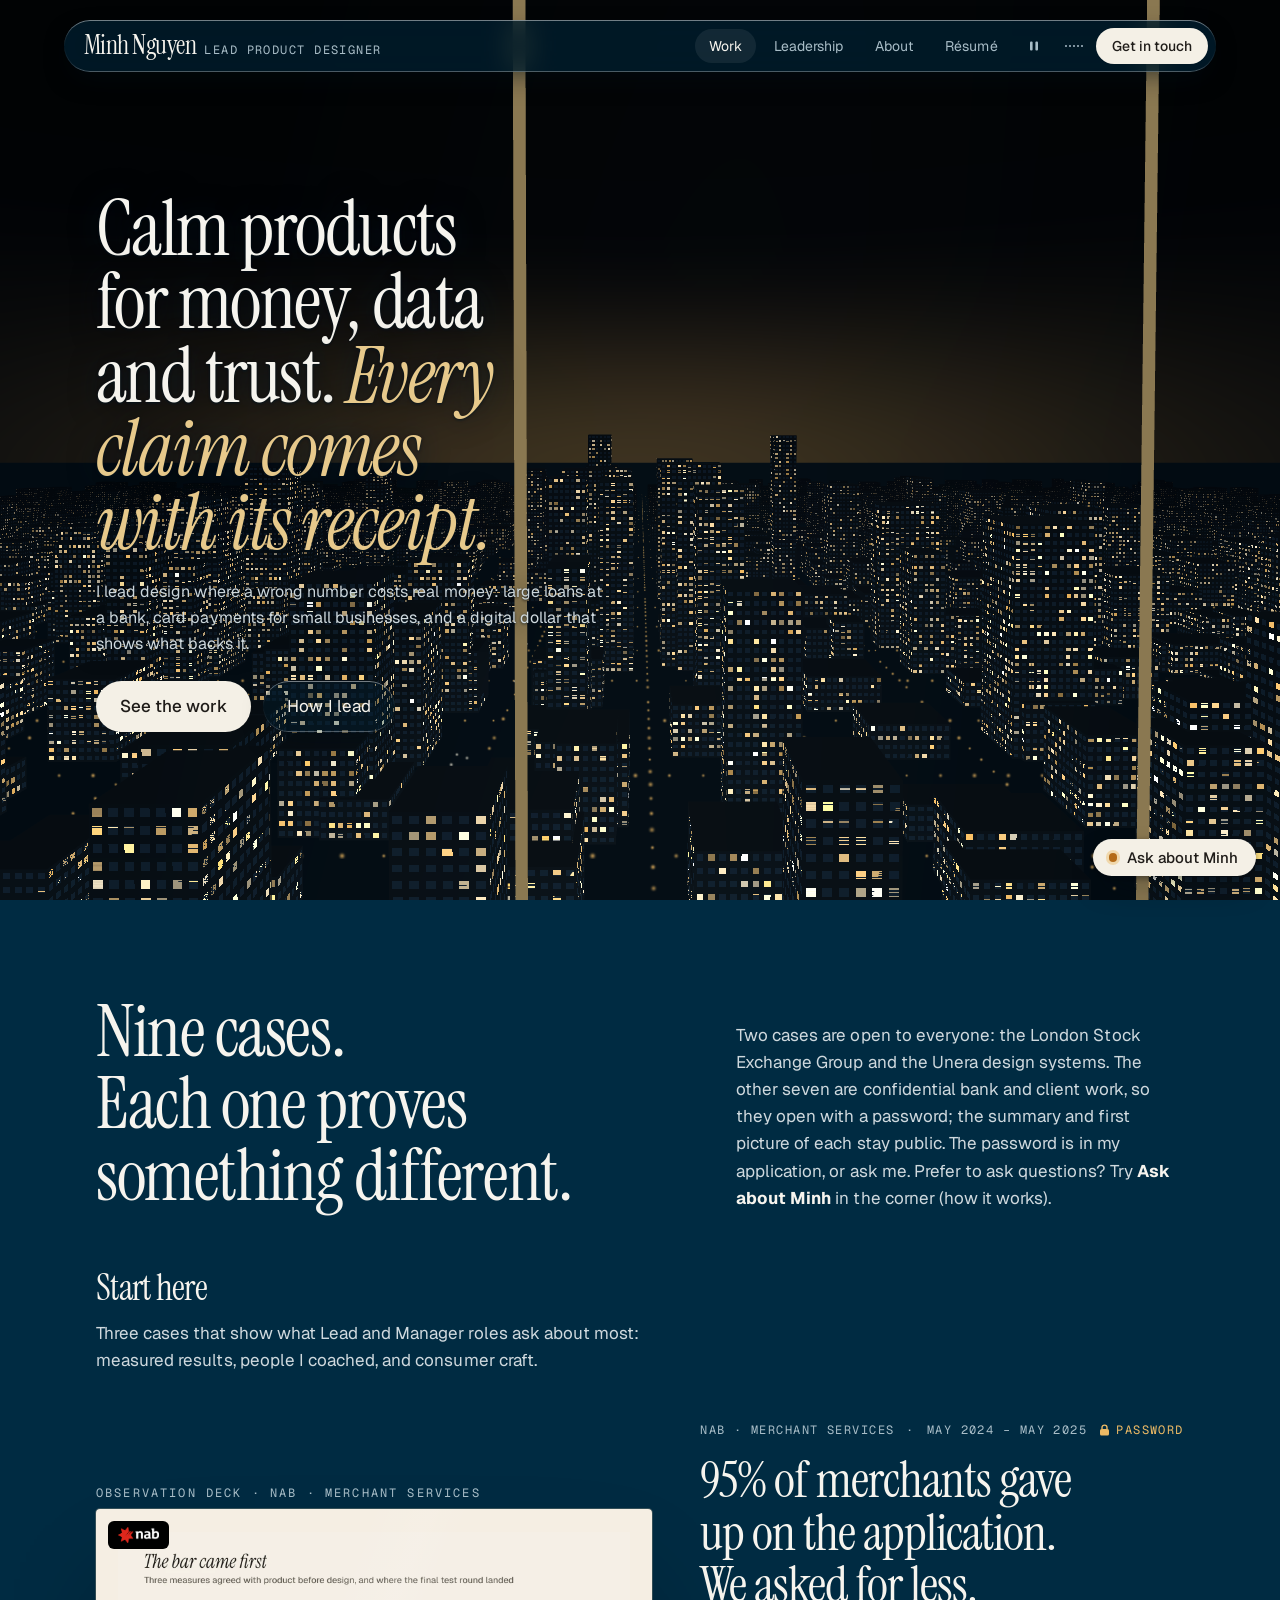
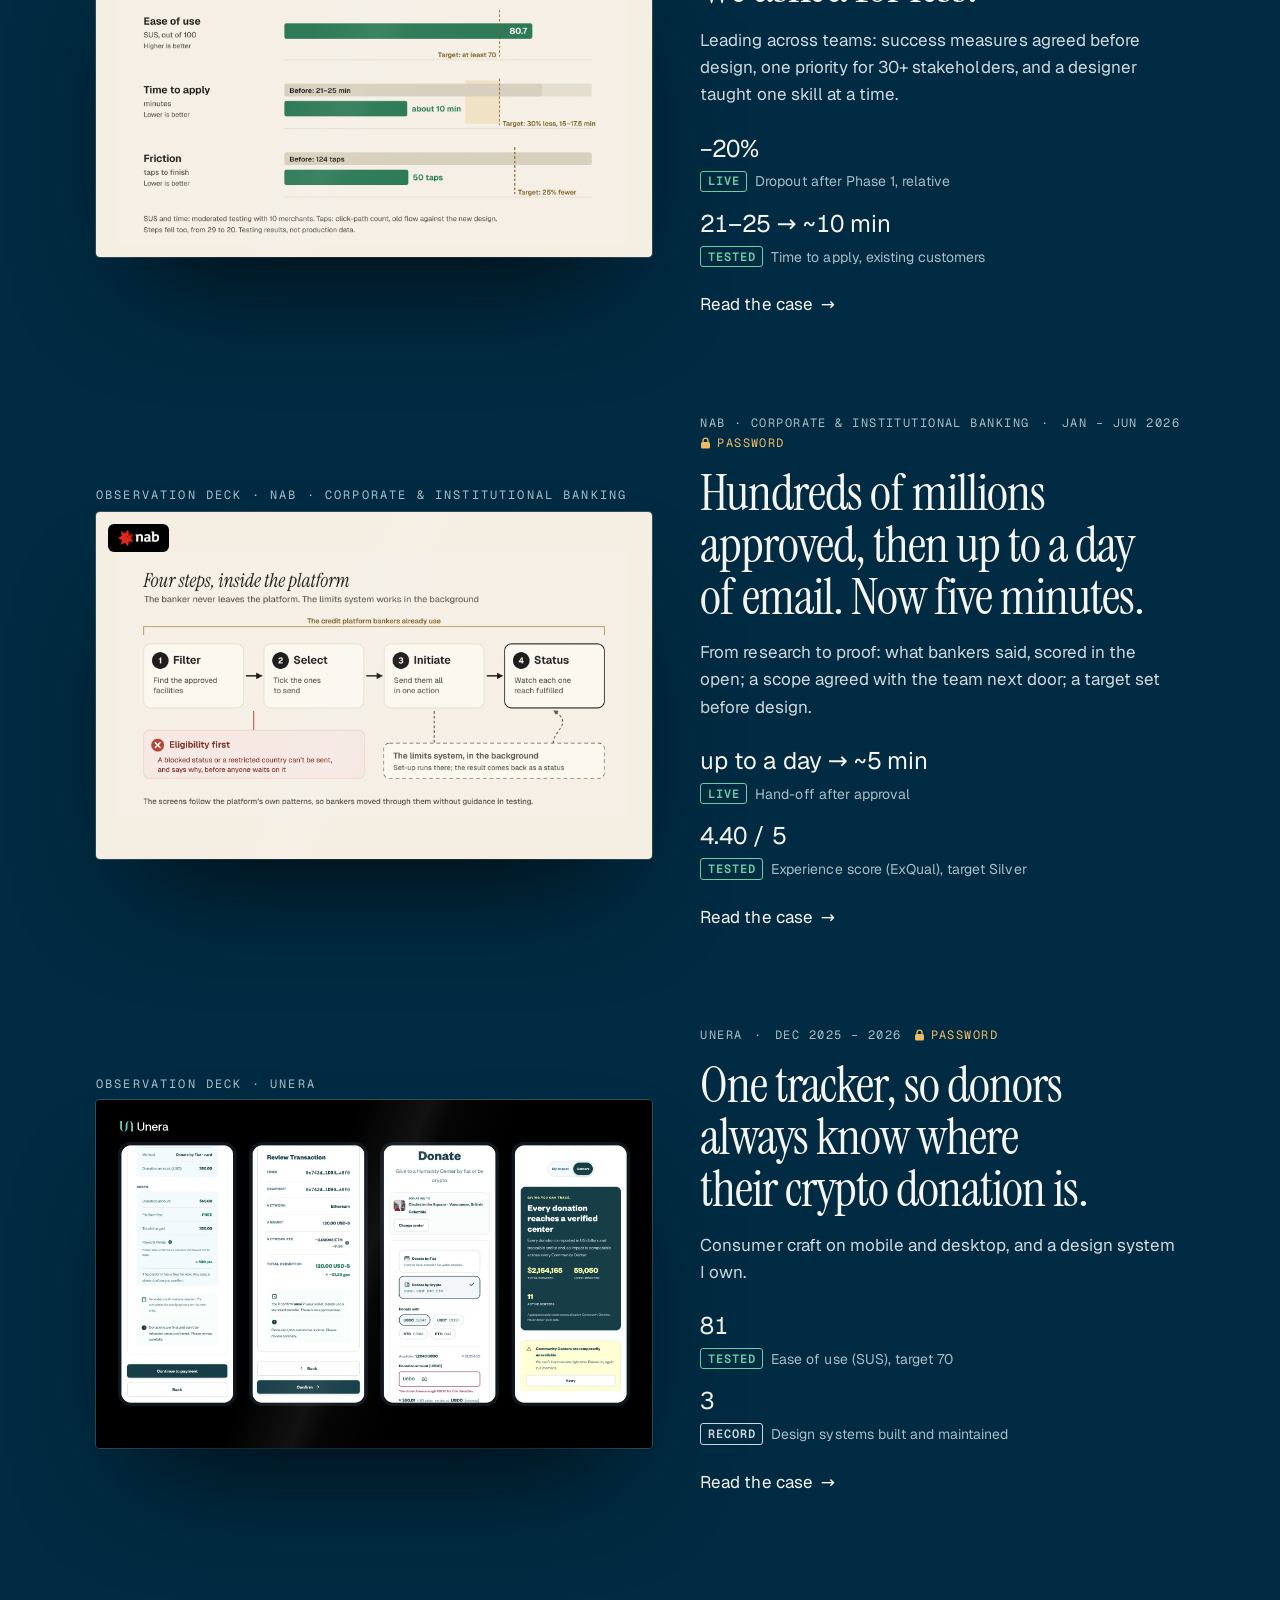
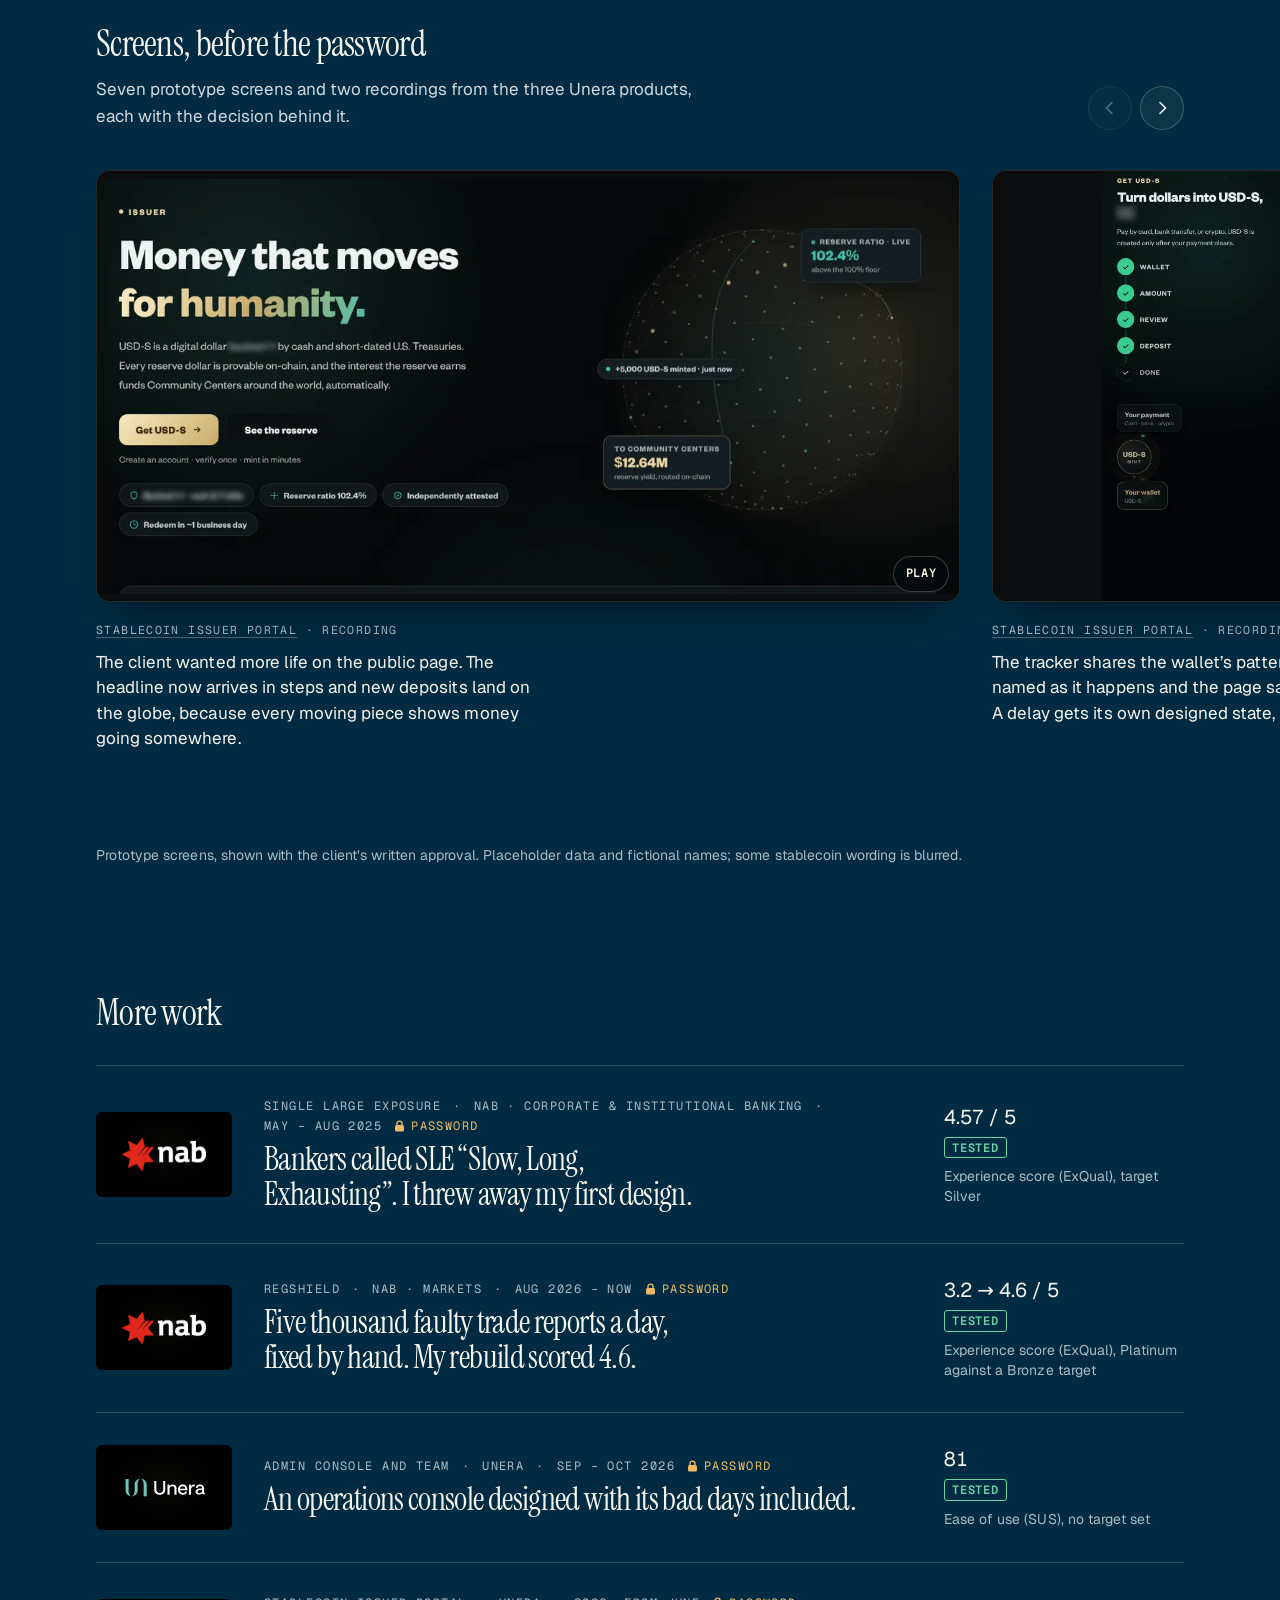
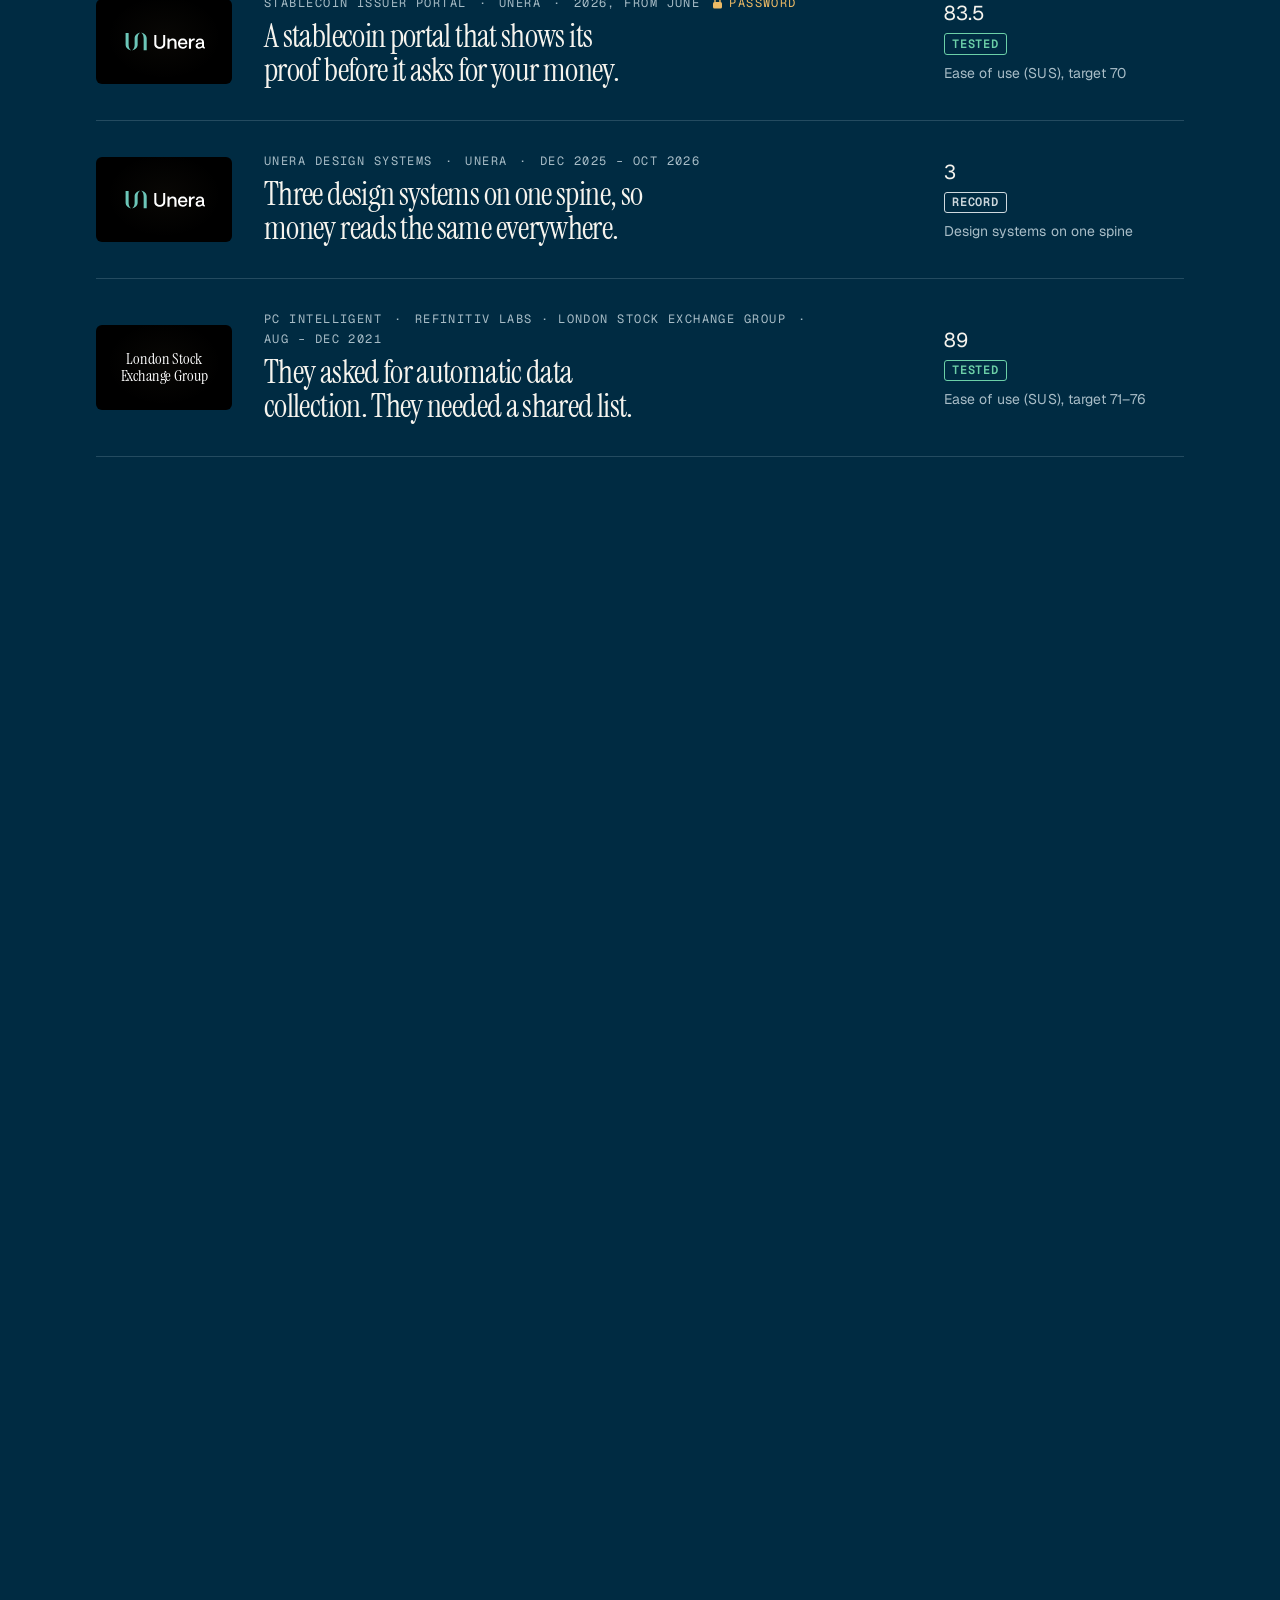
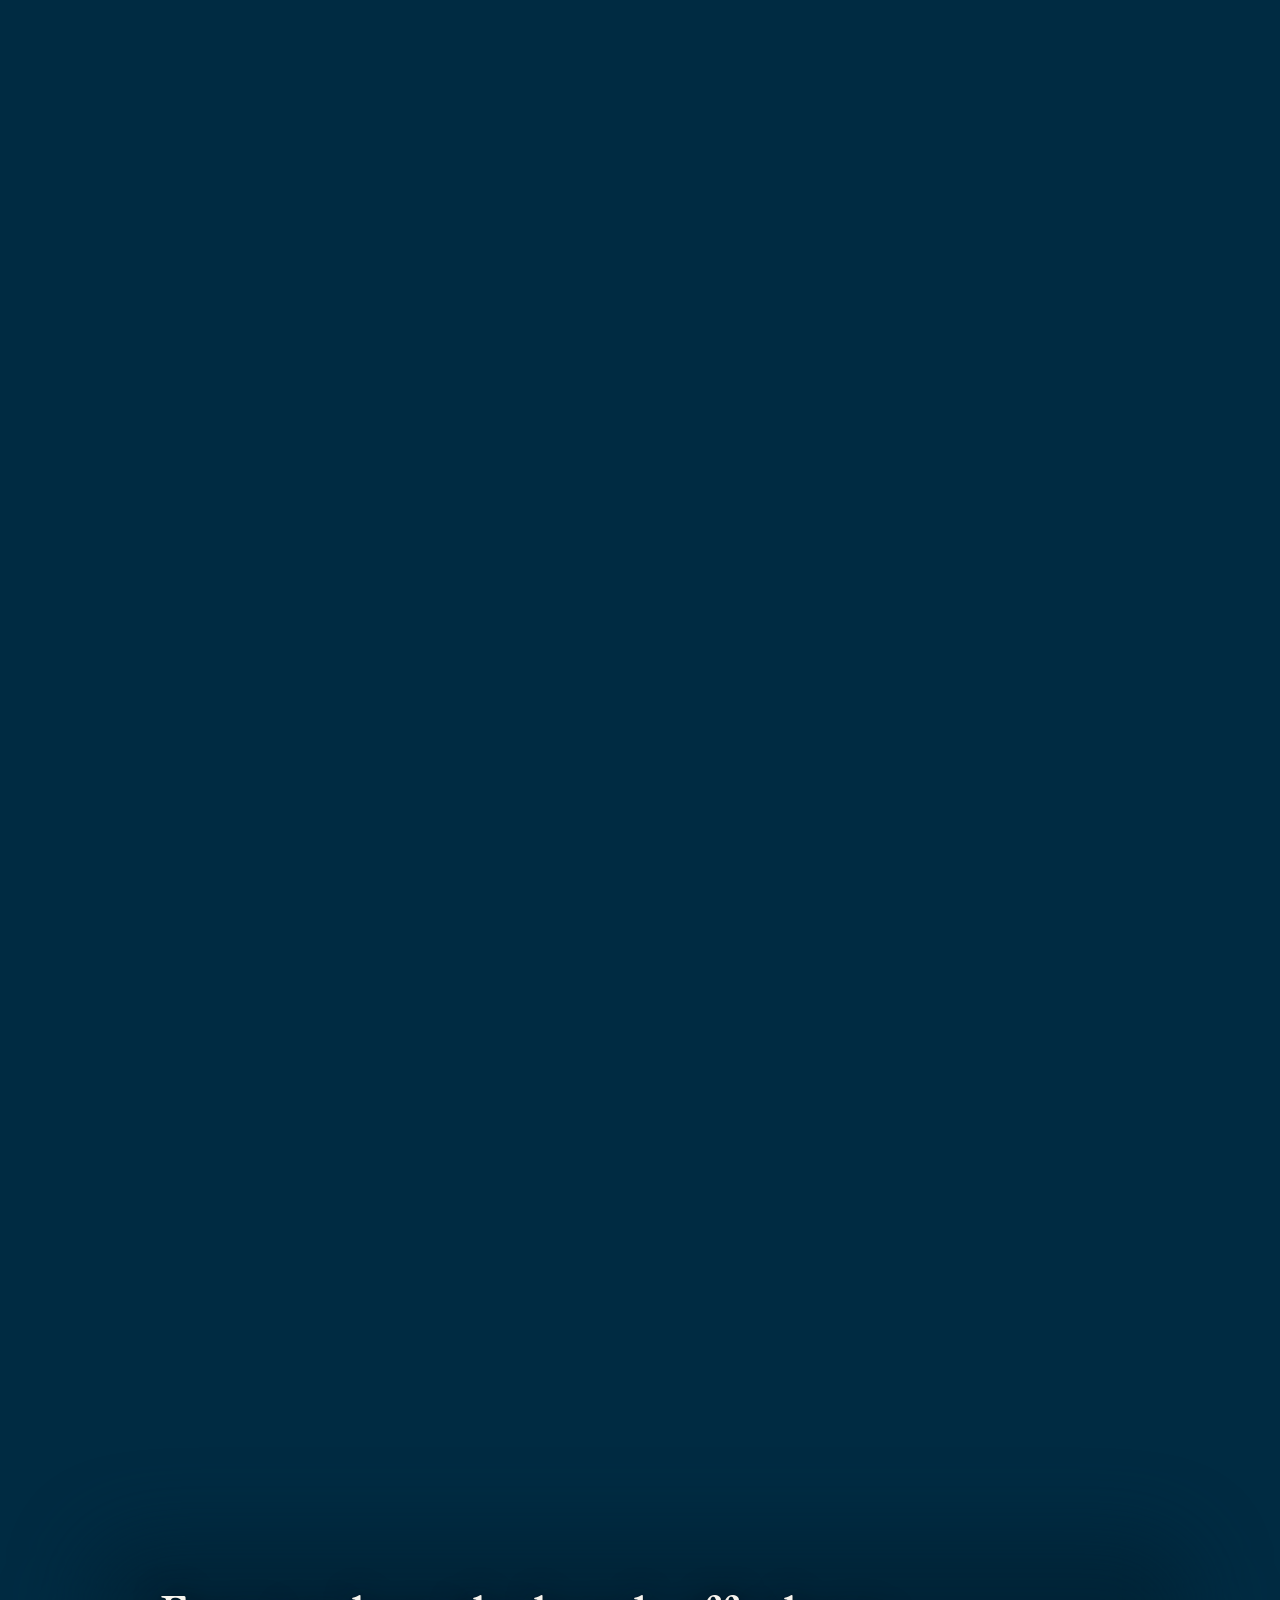
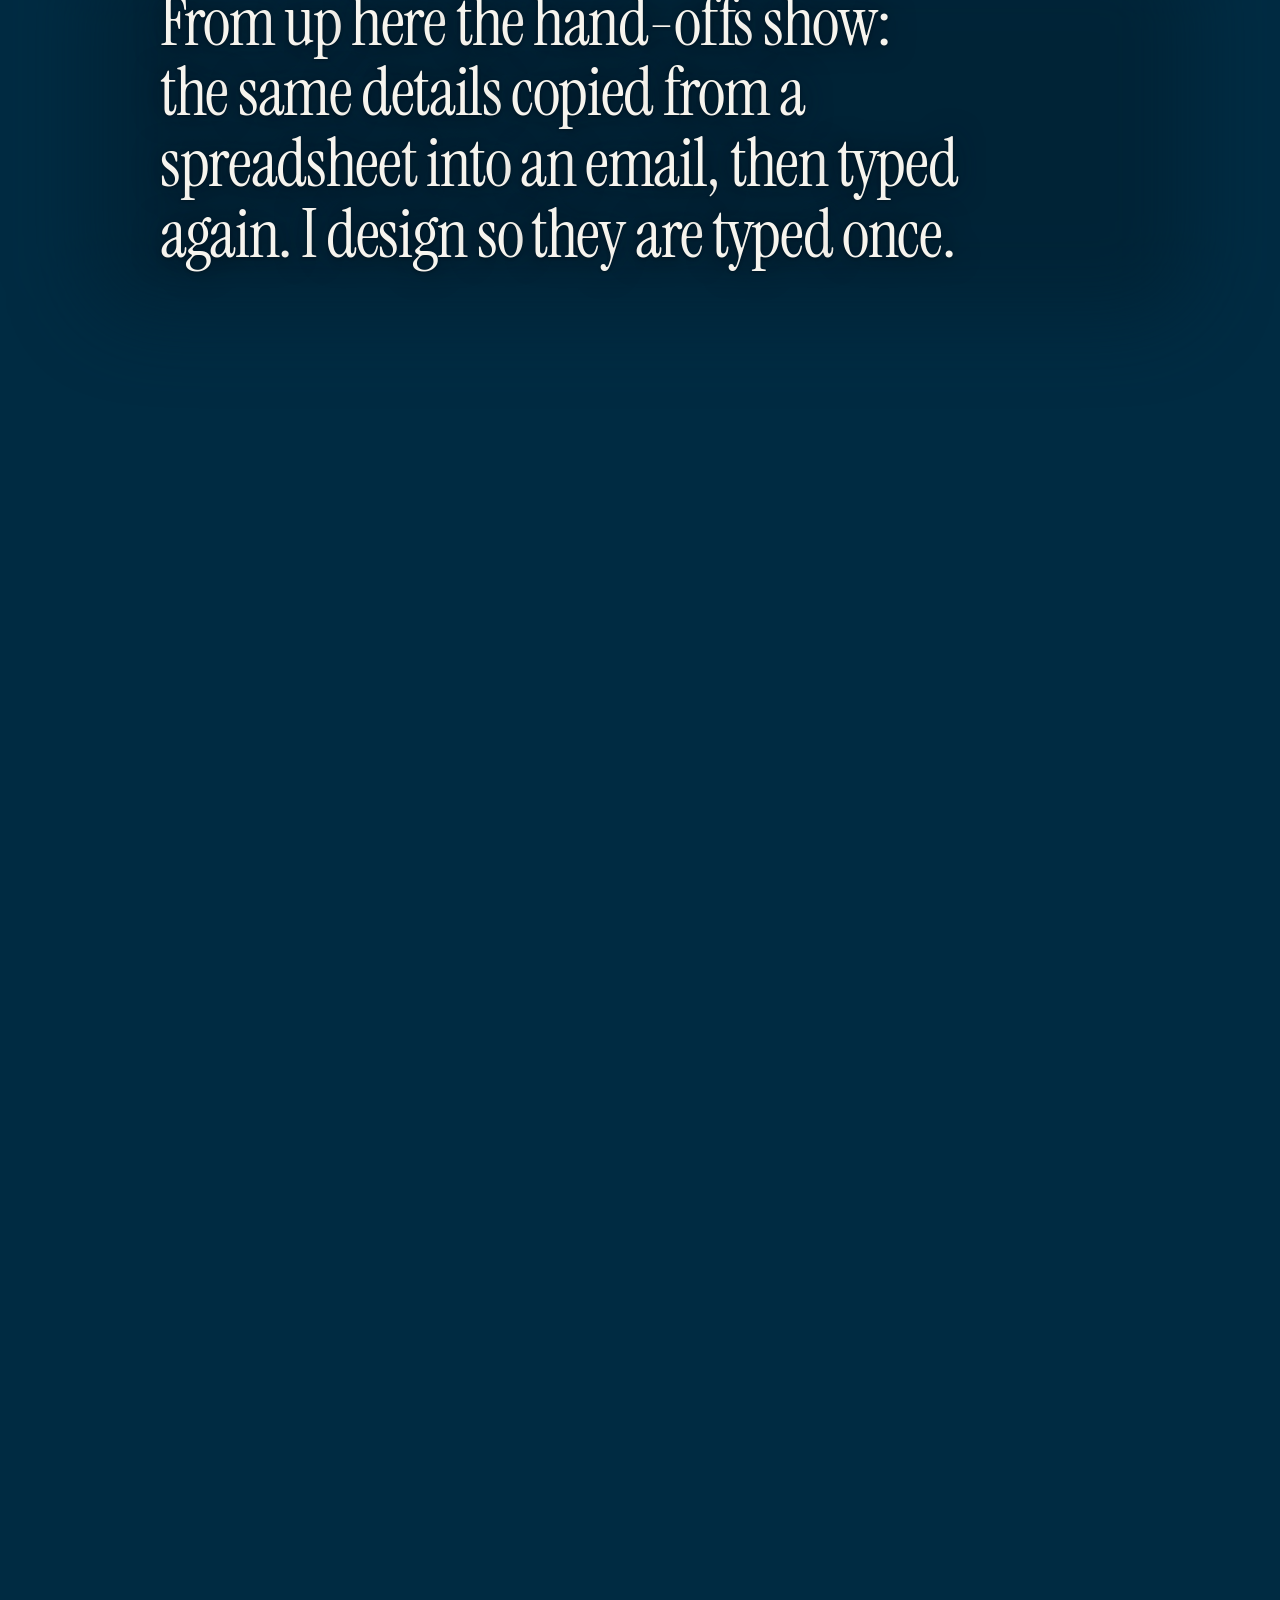
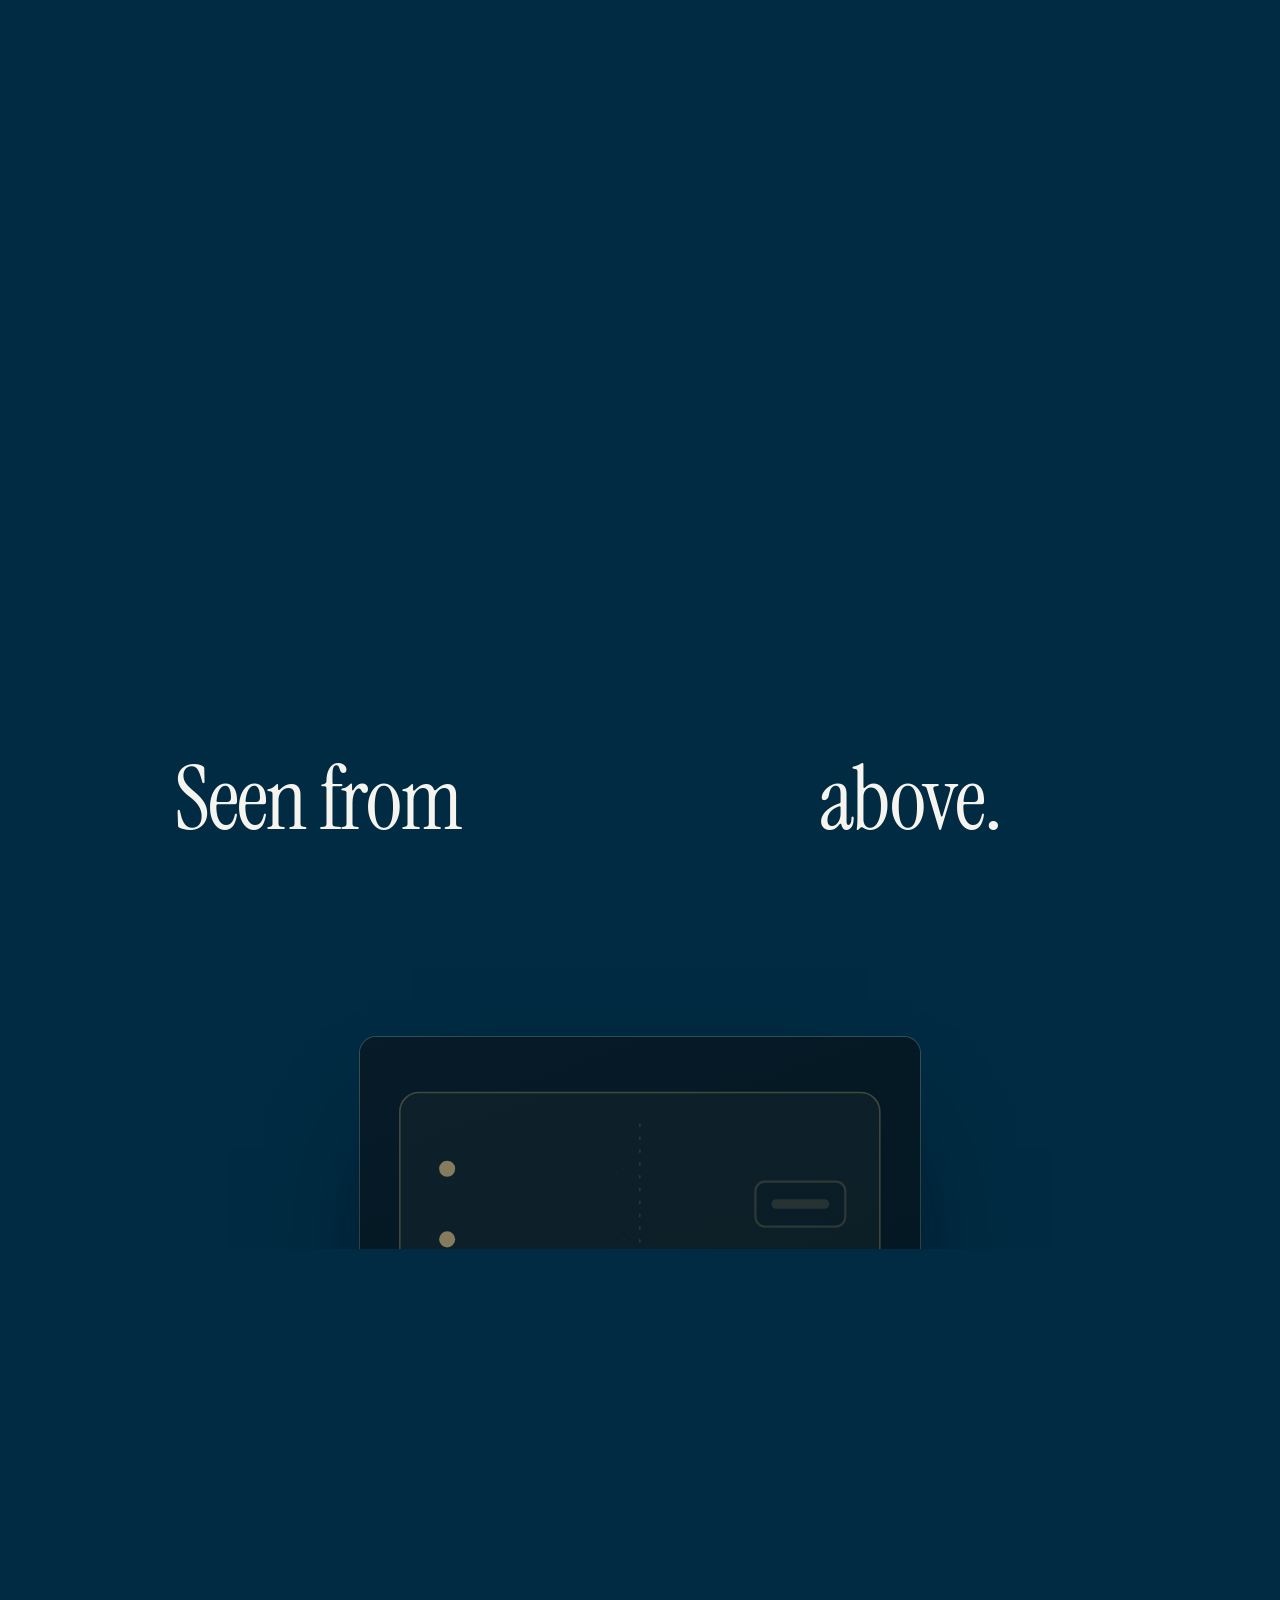
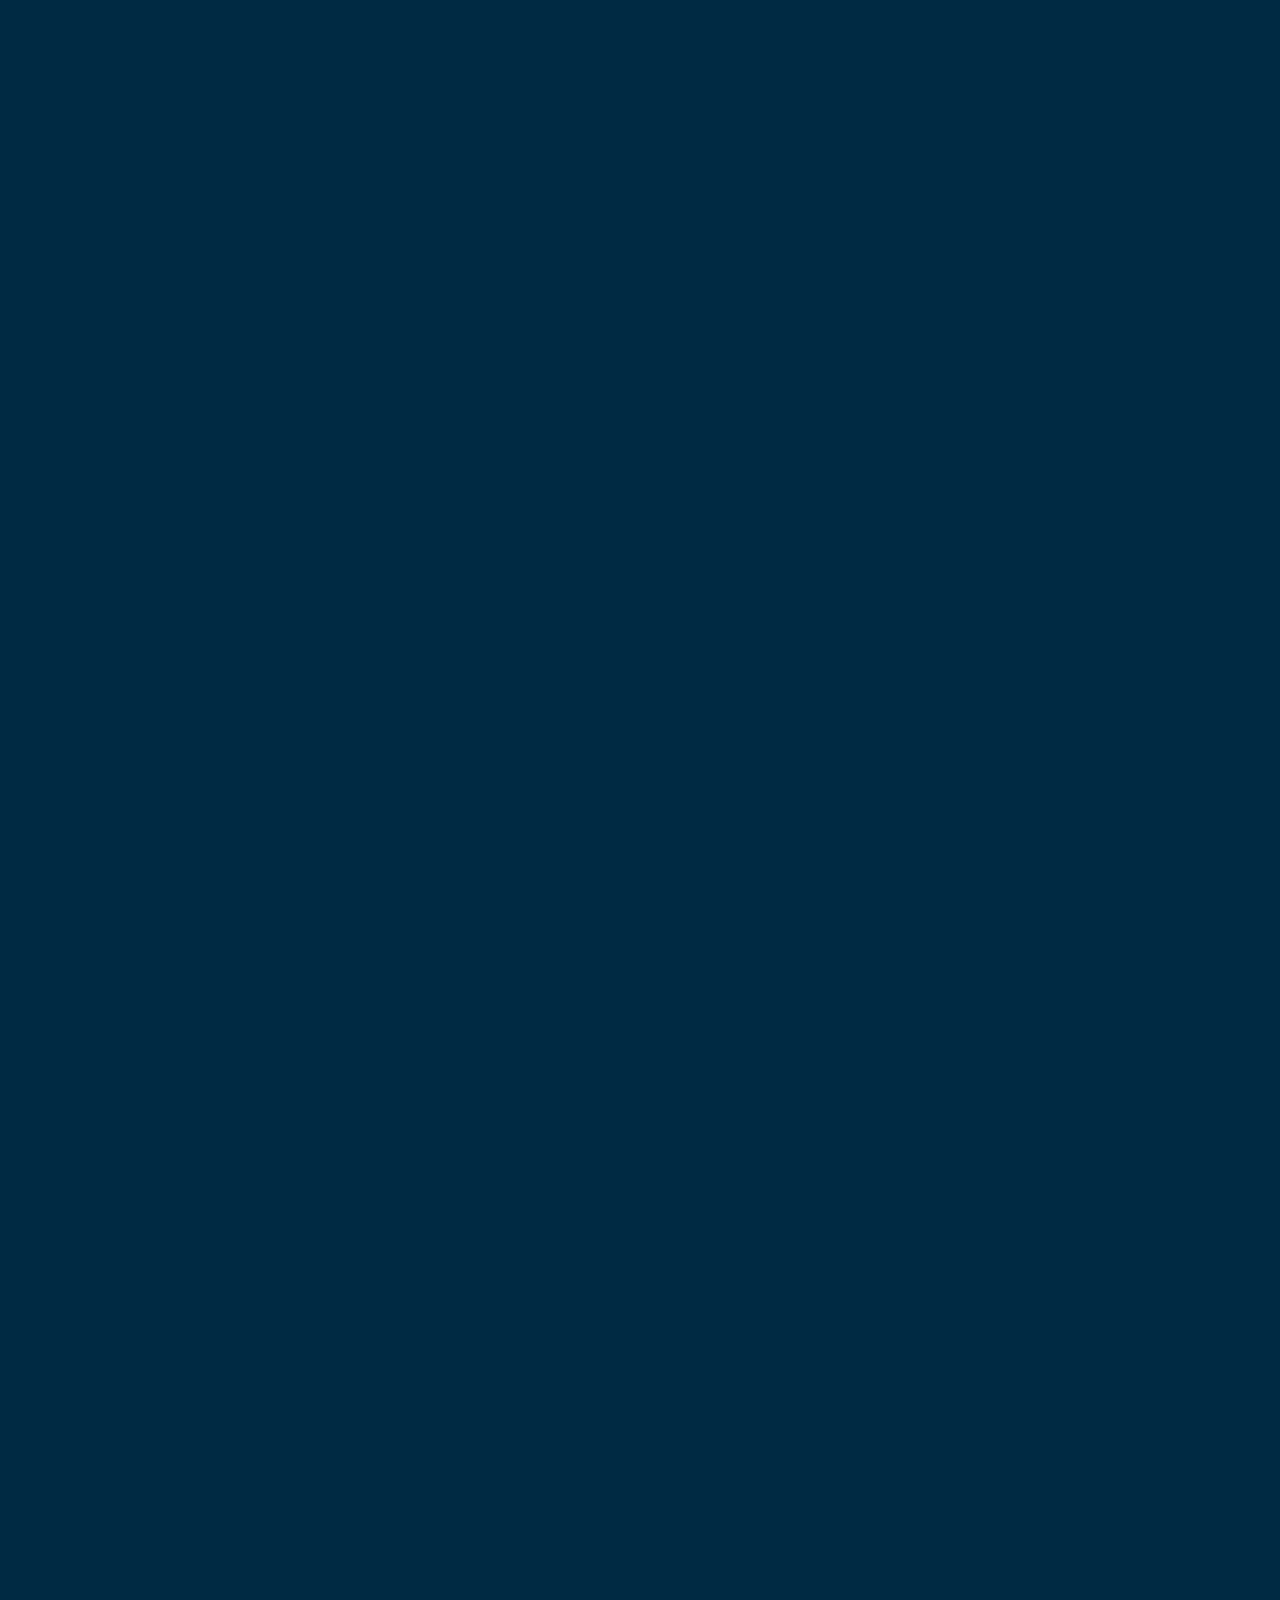
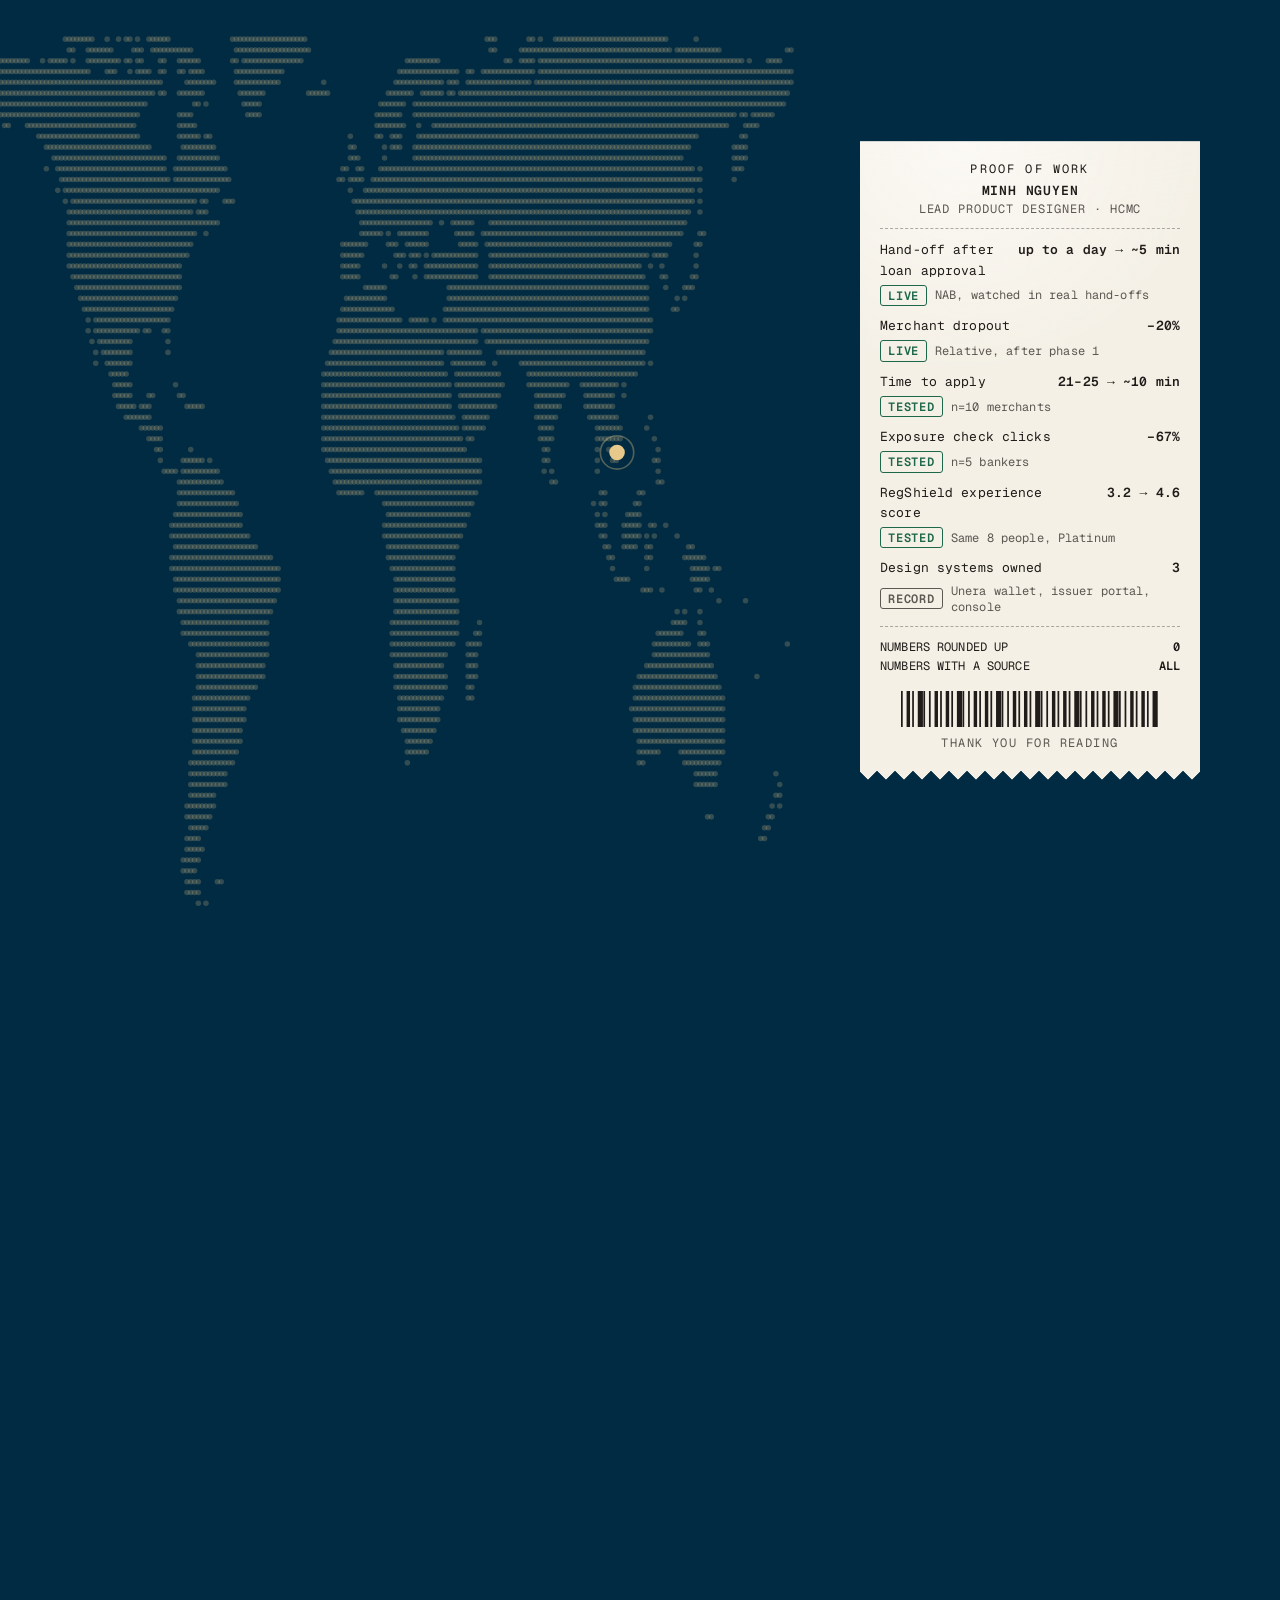
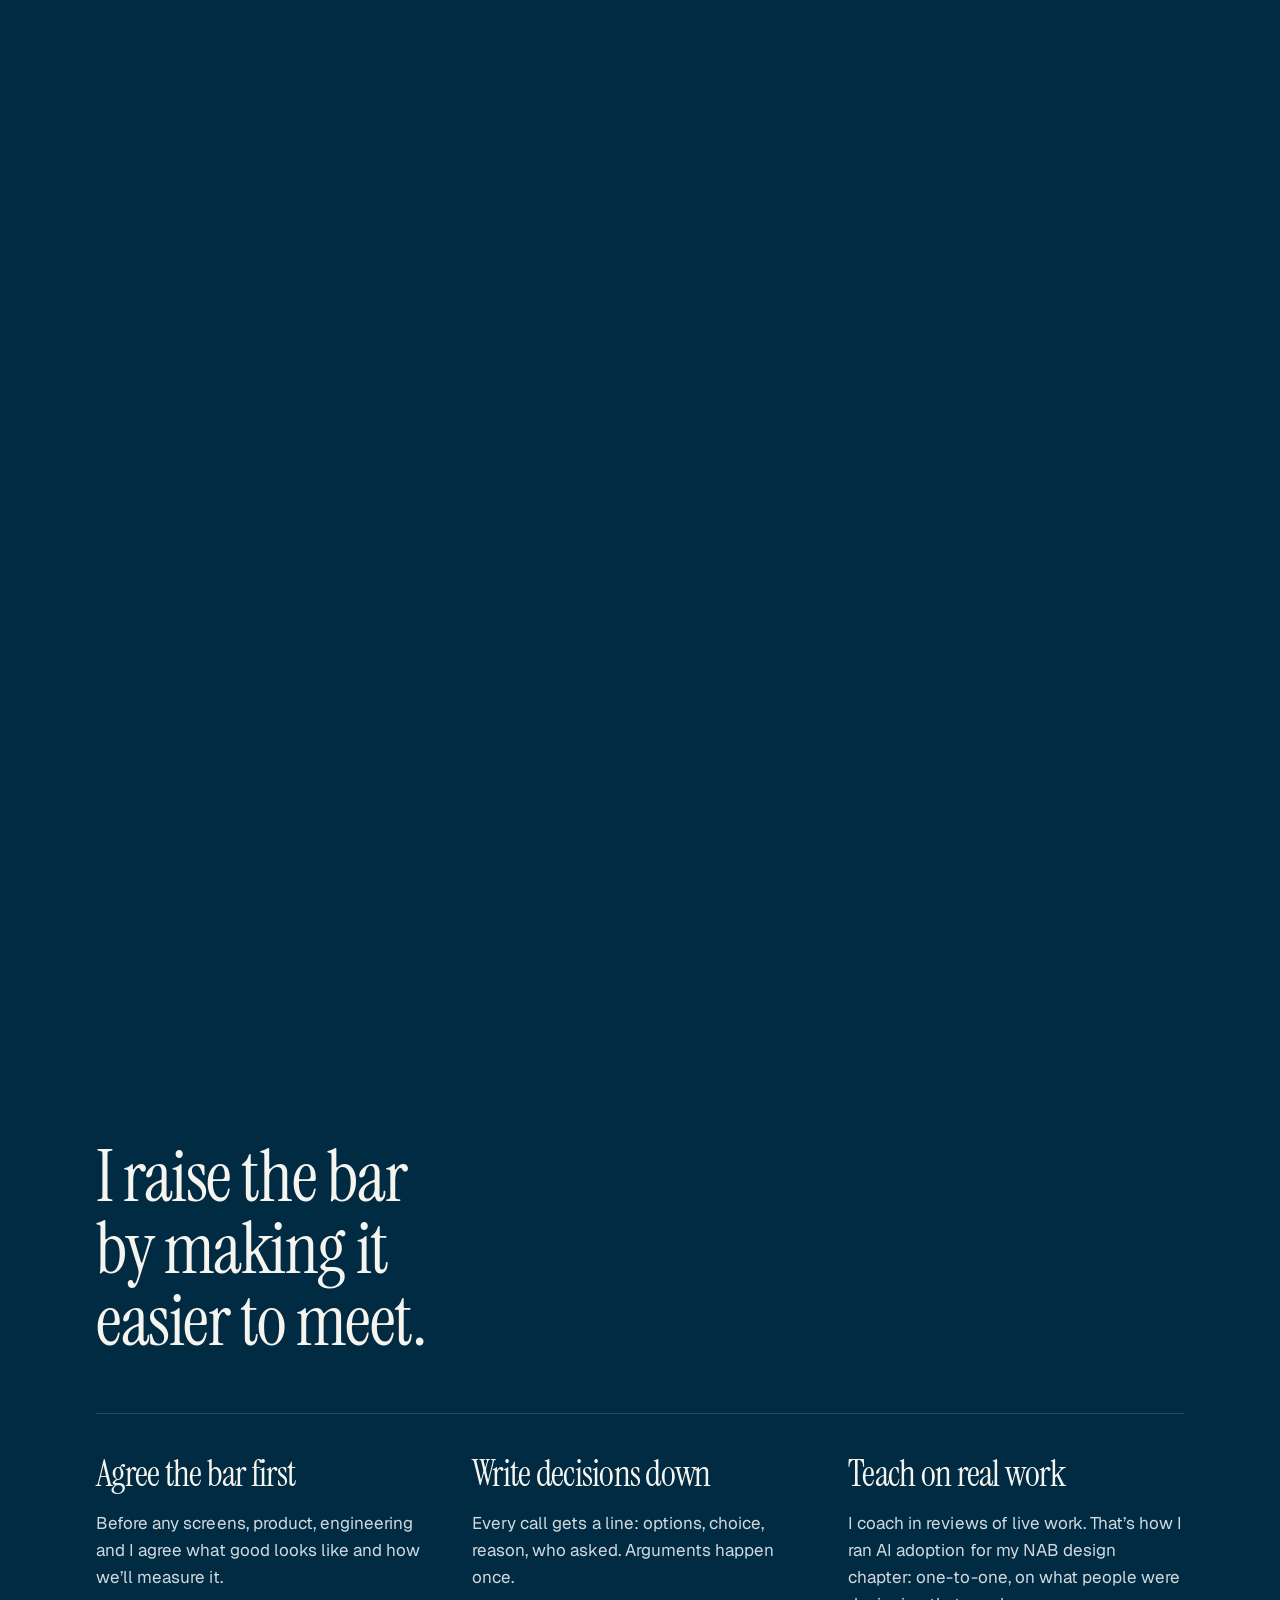
==== commit 66e33bf4: "Refinitiv title and Huma copy Refinitiv Labs role now reads Senior Associate, Product Design on the " ====
--- a/index.html
+++ b/index.html
@@ -1 +1 @@
-<!DOCTYPE html><html lang="en"><head><meta charset="utf-8"><meta name="viewport" content="width=device-width, initial-scale=1"><meta http-equiv="Content-Security-Policy" content="default-src 'self'; script-src 'self' 'sha256-1BvDVWLr3QCC20uHhUDi27eDFVJpk1uMQJGIWKUks2I=' 'sha256-UIrFqcaitjA3OKa9mHKajg3N+0Y7tW9+y0o3QmMFeZQ=' 'sha256-0O7iB6zr9x0r6X6eWYITC9V5q+yWCGAoFvcysBGbY9Q='; style-src 'self' 'unsafe-inline'; img-src 'self' data:; font-src 'self'; media-src 'self'; connect-src 'self'; object-src 'none'; base-uri 'self'; form-action 'none'"><meta name="referrer" content="strict-origin-when-cross-origin"><title>Minh Nguyen · Lead Product Designer</title><meta name="description" content="Lead product designer for banking, fintech and trust products: a consumer stablecoin wallet for phone and desktop, credit workflows and merchant onboarding at NAB, and a review tool for regulatory reporting. Every number comes with how it was measured."><meta name="author" content="Minh Nguyen"><meta property="og:title" content="Minh Nguyen · Lead Product Designer"><meta property="og:description" content="Lead product designer for banking, fintech and trust products: a consumer stablecoin wallet for phone and desktop, credit workflows and merchant onboarding at NAB, and a review tool for regulatory reporting. Every number comes with how it was measured."><meta property="og:type" content="website"><meta property="og:image" content="https://minhnguyenrenol.github.io/portfolio-window/og.png"><meta name="theme-color" content="#002a42"><link rel="icon" href="favicon.svg" type="image/svg+xml"><script src="boot.js"></script><link rel="stylesheet" href="./assets/Base.DAIhT--7.css"></head><body class="min-h-dvh"><a class="skip" href="#main">Skip to content</a><style>astro-island,astro-slot,astro-static-slot{display:contents}</style><script>(function(){let e=async e=>{await(await e())()};(self.Astro||(self.Astro={})).load=e,window.dispatchEvent(new Event(`astro:load`))})();</script><script>(function(){function e(t){"@babel/helpers - typeof";return e=typeof Symbol==`function`&&typeof Symbol.iterator==`symbol`?function(e){return typeof e}:function(e){return e&&typeof Symbol==`function`&&e.constructor===Symbol&&e!==Symbol.prototype?`symbol`:typeof e},e(t)}function t(t,n){if(e(t)!=`object`||!t)return t;var r=t[Symbol.toPrimitive];if(r!==void 0){var i=r.call(t,n||`default`);if(e(i)!=`object`)return i;throw TypeError(`@@toPrimitive must return a primitive value.`)}return(n===`string`?String:Number)(t)}function n(n){var r=t(n,`string`);return e(r)==`symbol`?r:r+``}function r(e,t,r){return(t=n(t))in e?Object.defineProperty(e,t,{value:r,enumerable:!0,configurable:!0,writable:!0}):e[t]=r,e}let i=/* @__PURE__ */ new Set([`__proto__`,`constructor`,`prototype`]);{let e={0:e=>a(e),1:e=>n(e),2:e=>new RegExp(e),3:e=>new Date(e),4:e=>new Map(n(e)),5:e=>new Set(n(e)),6:e=>BigInt(e),7:e=>new URL(e),8:e=>new Uint8Array(e),9:e=>new Uint16Array(e),10:e=>new Uint32Array(e),11:e=>1/0*e},t=t=>{let[n,r]=t;return n in e?e[n](r):void 0},n=e=>e.map(t),a=e=>typeof e!=`object`||!e?e:Object.fromEntries(Object.entries(e).map(([e,n])=>[e,t(n)]));class o extends HTMLElement{constructor(...e){super(...e),r(this,`Component`,void 0),r(this,`hydrator`,void 0),r(this,`hydrate`,async()=>{var e;if(!this.hydrator||!this.isConnected)return;let t=(e=this.parentElement)==null?void 0:e.closest(`astro-island[ssr]`);if(t){t.addEventListener(`astro:hydrate`,this.hydrate,{once:!0});return}let n=this.querySelectorAll(`astro-slot`),r={},i=this.querySelectorAll(`template[data-astro-template]`);for(let e of i){let t=e.closest(this.tagName);t!=null&&t.isSameNode(this)&&(r[e.getAttribute(`data-astro-template`)||`default`]=e.innerHTML,e.remove())}for(let e of n){let t=e.closest(this.tagName);t!=null&&t.isSameNode(this)&&(r[e.getAttribute(`name`)||`default`]=e.innerHTML)}let o;try{o=this.hasAttribute(`props`)?a(JSON.parse(this.getAttribute(`props`))):{}}catch(e){let t=this.getAttribute(`component-url`)||`<unknown>`,n=this.getAttribute(`component-export`);throw n&&(t+=` (export ${n})`),console.error(`[hydrate] Error parsing props for component ${t}`,this.getAttribute(`props`),e),e}await this.hydrator(this)(this.Component,o,r,{client:this.getAttribute(`client`)}),this.removeAttribute(`ssr`),this.dispatchEvent(new CustomEvent(`astro:hydrate`))}),r(this,`unmount`,()=>{this.isConnected||this.dispatchEvent(new CustomEvent(`astro:unmount`))})}disconnectedCallback(){document.removeEventListener(`astro:after-swap`,this.unmount),document.addEventListener(`astro:after-swap`,this.unmount,{once:!0})}connectedCallback(){if(!this.hasAttribute(`await-children`)||document.readyState===`interactive`||document.readyState===`complete`)this.childrenConnectedCallback();else{let e=()=>{document.removeEventListener(`DOMContentLoaded`,e),t.disconnect(),this.childrenConnectedCallback()},t=new MutationObserver(()=>{var t;((t=this.lastChild)==null?void 0:t.nodeType)===Node.COMMENT_NODE&&this.lastChild.nodeValue===`astro:end`&&(this.lastChild.remove(),e())});t.observe(this,{childList:!0}),document.addEventListener(`DOMContentLoaded`,e)}}async childrenConnectedCallback(){let e=this.getAttribute(`before-hydration-url`);e&&await import(e),this.start()}getRetryImportUrl(e){let t=new URL(e,document.baseURI);return t.searchParams.set(`astro-retry`,Date.now().toString()),t.toString()}async importWithRetry(e){try{return await import(e)}catch(t){return await new Promise(e=>setTimeout(e,1e3)),import(this.getRetryImportUrl(e))}}handleHydrationError(e){let t=this.getAttribute(`component-url`),n=new CustomEvent(`astro:hydration-error`,{cancelable:!0,bubbles:!0,composed:!0,detail:{error:e,componentUrl:t}});this.dispatchEvent(n)&&console.error(`[astro-island] Error hydrating ${t}`,e)}async start(){let e=JSON.parse(this.getAttribute(`opts`)),t=this.getAttribute(`client`);if(Astro[t]===void 0)window.addEventListener(`astro:${t}`,()=>this.start(),{once:!0});else try{await Astro[t](async()=>{let e=this.getAttribute(`renderer-url`);try{let[t,{default:n}]=await Promise.all([this.importWithRetry(this.getAttribute(`component-url`)),e?this.importWithRetry(e):Promise.resolve({default:()=>()=>{}})]),r=this.getAttribute(`component-export`)||`default`;if(r.includes(`.`)){this.Component=t;for(let e of r.split(`.`)){if(i.has(e)||!this.Component||typeof this.Component!=`object`&&typeof this.Component!=`function`||!Object.hasOwn(this.Component,e))throw Error(`Invalid component export path: ${r}`);this.Component=this.Component[e]}}else{if(i.has(r))throw Error(`Invalid component export path: ${r}`);this.Component=t[r]}return this.hydrator=n,this.hydrate}catch(e){return this.handleHydrationError(e),()=>{}}},e,this)}catch(e){this.handleHydrationError(e)}}attributeChangedCallback(){this.hydrate()}}r(o,`observedAttributes`,[`props`]),customElements.get(`astro-island`)||customElements.define(`astro-island`,o)}})();</script><astro-island uid="2cGtDc" prefix="r17" component-url="./assets/World.DWk5gvzu.js" component-export="default" renderer-url="./assets/client.DKhQzRHo.js" props="{&quot;story&quot;:[0,&quot;A&quot;],&quot;page&quot;:[0,&quot;home&quot;],&quot;piece&quot;:[0]}" ssr client="load" opts="{&quot;name&quot;:&quot;World&quot;,&quot;value&quot;:true}" await-children><canvas class="world-canvas" aria-hidden="true"></canvas><!--astro:end--></astro-island><header class="fixed inset-x-0 top-0 z-50 px-4 pt-4 md:px-8 md:pt-5"><nav aria-label="Main" class="glass header-glass mx-auto max-w-6xl rounded-[26px] md:rounded-full"><div class="flex items-center justify-between gap-4 py-2 pl-5 pr-2"><a href="index.html" class="flex items-baseline gap-2 whitespace-nowrap text-chalk no-underline" aria-label="Minh Nguyen, home"><span class="display text-[1.6rem] leading-none">Minh Nguyen</span><span class="hidden font-mono text-xs uppercase tracking-[0.12em] text-fog lg:inline">Lead Product Designer</span></a><div class="flex items-center gap-1"><ul class="hidden items-center gap-1 md:flex"><li><a href="index.html#work" aria-current="page" class="rounded-full px-3.5 py-2 text-sm no-underline transition-colors hover:text-chalk text-chalk bg-white/[0.07]">Work</a></li><li><a href="leadership.html" class="rounded-full px-3.5 py-2 text-sm no-underline transition-colors hover:text-chalk text-fog">Leadership</a></li><li><a href="about.html" class="rounded-full px-3.5 py-2 text-sm no-underline transition-colors hover:text-chalk text-fog">About</a></li><li><a href="resume.html" class="rounded-full px-3.5 py-2 text-sm no-underline transition-colors hover:text-chalk text-fog">Résumé</a></li></ul><astro-island uid="Z14yjh3" prefix="r18" component-url="./assets/MotionToggle.DZvroh76.js" component-export="default" renderer-url="./assets/client.DKhQzRHo.js" props="{}" ssr client="load" opts="{&quot;name&quot;:&quot;MotionToggle&quot;,&quot;value&quot;:true}" await-children><button type="button" aria-pressed="false" aria-label="Pause motion" title="Pause motion" class="grid h-9 w-9 place-items-center rounded-full text-fog transition-colors hover:text-chalk"><svg width="16" height="16" viewBox="0 0 16 16" aria-hidden="true"><g fill="currentColor"><rect x="4" y="3.5" width="2.6" height="9" rx="1"></rect><rect x="9.4" y="3.5" width="2.6" height="9" rx="1"></rect></g></svg></button><!--astro:end--></astro-island><astro-island uid="Z1srwuE" prefix="r19" component-url="./assets/SoundToggle.DpTjMWbg.js" component-export="default" renderer-url="./assets/client.DKhQzRHo.js" props="{}" ssr client="load" opts="{&quot;name&quot;:&quot;SoundToggle&quot;,&quot;value&quot;:true}" await-children><button type="button" aria-pressed="false" aria-label="Sound" title="Sound off" class="group grid h-9 w-9 place-items-center rounded-full text-fog transition-colors hover:text-chalk"><svg width="20" height="14" viewBox="0 0 20 14" aria-hidden="true"><rect x="1" width="2" rx="1" fill="currentColor" y="6" height="2" class=""></rect><rect x="5" width="2" rx="1" fill="currentColor" y="6" height="2" class=""></rect><rect x="9" width="2" rx="1" fill="currentColor" y="6" height="2" class=""></rect><rect x="13" width="2" rx="1" fill="currentColor" y="6" height="2" class=""></rect><rect x="17" width="2" rx="1" fill="currentColor" y="6" height="2" class=""></rect></svg></button><!--astro:end--></astro-island><a href="mailto:xpland.nguyen@gmail.com" class="whitespace-nowrap rounded-full bg-paper px-4 py-2 text-sm font-medium text-ink no-underline transition-transform hover:scale-[1.03]">Get in touch</a></div></div><ul class="flex justify-center gap-1 border-t border-white/10 px-2 py-1.5 md:hidden" aria-label="Sections"><li><a href="index.html#work" aria-current="page" class="block rounded-full px-3 py-1.5 text-[0.8125rem] no-underline bg-white/[0.08] text-chalk">Work</a></li><li><a href="leadership.html" class="block rounded-full px-3 py-1.5 text-[0.8125rem] no-underline text-fog">Leadership</a></li><li><a href="about.html" class="block rounded-full px-3 py-1.5 text-[0.8125rem] no-underline text-fog">About</a></li><li><a href="resume.html" class="block rounded-full px-3 py-1.5 text-[0.8125rem] no-underline text-fog">Résumé</a></li></ul></nav></header><main id="main" tabindex="-1"><astro-island uid="Z92lap" prefix="r11" component-url="./assets/HomeHero.C72Pa-oj.js" component-export="default" renderer-url="./assets/client.DKhQzRHo.js" props="{&quot;story&quot;:[0,{&quot;hero1&quot;:[0,&quot;Calm products for money, data and trust.&quot;],&quot;hero2&quot;:[0,&quot;Every claim comes with its receipt.&quot;],&quot;mapLine&quot;:[0,&quot;Designed from Ho Chi Minh City. Shipped for teams in Singapore, Sydney, Melbourne, London and Vancouver.&quot;],&quot;workTitle&quot;:[0,&quot;Nine cases. Each one proves something different.&quot;],&quot;habitsTitle&quot;:[0,&quot;I raise the bar by making it easier to meet.&quot;],&quot;close1&quot;:[0,&quot;Hiring a lead for something people have to trust?&quot;],&quot;close2&quot;:[0,&quot;Every claim comes with its receipt.&quot;],&quot;caseLabel&quot;:[0,&quot;The full case&quot;],&quot;nextLabel&quot;:[0,&quot;Next&quot;],&quot;id&quot;:[0,&quot;A&quot;],&quot;name&quot;:[0,&quot;The observation deck&quot;],&quot;shape&quot;:[0,&quot;pane&quot;],&quot;backdrop&quot;:[0,&quot;deck&quot;],&quot;heroEyebrow&quot;:[0,&quot;Minh Nguyen · Lead Product Designer&quot;],&quot;heroSub&quot;:[0,&quot;I lead design where a wrong number costs real money: large loans at a bank, card payments for small businesses, and a digital dollar that shows what backs it.&quot;],&quot;reveal&quot;:[0,&quot;From up here the hand-offs show: the same details copied from a spreadsheet into an email, then typed again. I design so they are typed once.&quot;],&quot;split&quot;:[1,[[0,&quot;Seen from&quot;],[0,&quot;above.&quot;]]],&quot;objectCaption&quot;:[0,&quot;One hand-off that ran through a spreadsheet, email and the bank’s credit platform, mapped before I drew a screen. Now the platform does its own checks in the background, and when a request fails the screen says why.&quot;],&quot;caseHeroHint&quot;:[0,&quot;Behind glass&quot;],&quot;frameLabel&quot;:[0,&quot;OBSERVATION DECK&quot;]}],&quot;heroImage&quot;:[0]}" ssr client="load" opts="{&quot;name&quot;:&quot;HomeHero&quot;,&quot;value&quot;:true}" await-children><section data-stage="true" data-t0="0" data-t1="0.05" class="relative bg-night h-[100dvh]"><div class="absolute inset-0 overflow-hidden"><div class="absolute inset-0 will-change-transform" style="transform:scale(1.16)"><div class="absolute inset-0 overflow-hidden " aria-hidden="true"><canvas class="absolute inset-0 h-full w-full"></canvas><div class="grain absolute inset-0"></div></div></div><div aria-hidden="true" class="aperture-hole pointer-events-none absolute -translate-x-1/2 -translate-y-1/2 will-change-[width,height]" style="border-radius:1.5vmin;box-shadow:0 0 0 300vmax hsl(201 100% 6%);width:34vmin;height:49.3vmin"><div class="aperture-edge absolute inset-0" style="border-radius:1.5vmin;opacity:1"></div></div><div class="absolute inset-0 overflow-y-auto" style="opacity:1;transform:none"><div class="hero-copy mx-auto flex min-h-full max-w-6xl flex-col justify-end px-5 pb-20 pt-28 md:justify-center md:px-8 md:pb-24"><p class="hero-eyebrow on-scene hidden font-mono text-xs uppercase tracking-[0.16em] text-fog md:block">Minh Nguyen · Lead Product Designer</p><h1 class="display on-scene mt-4 max-w-[14ch] text-[2.75rem] leading-[0.95] sm:text-[4.6rem] md:mt-6 lg:text-[6rem]">Calm products for money, data and trust.<!-- --> <em class="text-champagne">Every claim comes with its receipt.</em></h1><p class="hero-sub on-scene mt-5 max-w-[36rem] text-base leading-relaxed text-mist md:mt-8 md:text-lg">I lead design where a wrong number costs real money: large loans at a bank, card payments for small businesses, and a digital dollar that shows what backs it.</p><div class="hero-cta mt-7 flex flex-wrap items-center gap-3 md:mt-10"><a href="#work" class="rounded-full bg-paper px-6 py-3 font-medium text-ink no-underline transition-transform hover:scale-[1.03]">See the work</a><a href="leadership.html" class="glass rounded-full px-6 py-3 text-chalk no-underline transition-transform hover:scale-[1.03]">How I lead</a></div></div></div></div></section><!--astro:end--></astro-island><section id="work" class="scroll-mt-24 pt-16 md:pt-24"><div class="mx-auto max-w-6xl px-5 md:px-8"><div class="grid gap-6 md:grid-cols-[1fr_auto] md:items-end"><h2 class="display max-w-[16ch] text-5xl md:text-7xl">Nine cases. Each one proves something different.</h2><p class="max-w-[28rem] text-mist">Two cases are open to everyone: the London Stock Exchange Group and the Unera design systems. The other seven are confidential bank and client work, so they open with a password; the summary and first picture of each stay public. The password is in my application, or ask me. Prefer to ask questions? Try <strong class="text-chalk">Ask about Minh</strong> in the corner (<a href="about.html#chat">how it works</a>).</p></div><h3 class="display mt-14 text-3xl md:text-4xl">Start here</h3><p class="mt-3 max-w-[52ch] text-mist">Three cases that show what Lead and Manager roles ask about most: measured results, people I coached, and consumer craft.</p><ol class="mt-12 grid gap-20 md:gap-24" aria-label="Start here"><li><a href="merchant-onboarding.html" class="case-card group grid gap-8 no-underline md:grid-cols-[1.15fr_1fr] md:items-center md:gap-12"><div class="frame frame-pane  case-thumb"><div class="frame-glass"><div class="cover-tile"><img src="img/merchant/d-bar.webp" alt="" width="1600" height="980" loading="lazy" decoding="async" class="cover-tile-img"><span class="cover-brand"><img src="img/logos/nab-white.webp" alt="NAB logo" class="cover-brand-mark"></span></div></div><span class="frame-reflection" aria-hidden="true"></span><span class="frame-label" aria-hidden="true">OBSERVATION DECK · NAB · Merchant Services</span></div><div><div class="flex flex-wrap items-center gap-x-3 gap-y-1 font-mono text-xs uppercase tracking-[0.12em] text-fog"><span>NAB · Merchant Services</span><span>·</span><span>May 2024 – May 2025</span><span class="inline-flex items-center gap-1.5 text-est"><svg width="11" height="12" viewBox="0 0 11 12" aria-hidden="true"><rect x="1" y="5" width="9" height="6.5" rx="1.5" fill="currentColor"></rect><path d="M3 5V3.6a2.5 2.5 0 0 1 5 0V5" stroke="currentColor" fill="none" stroke-width="1.4"></path></svg>Password</span></div><h4 class="display mt-4 text-4xl leading-[1.02] transition-colors group-hover:text-white md:text-[3.2rem]">95% of merchants gave up on the application. We asked for less.</h4><p class="mt-4 text-mist">Leading across teams: success measures agreed before design, one priority for 30+ stakeholders, and a designer taught one skill at a time.</p><ul class="mt-6 flex flex-wrap gap-x-10 gap-y-4"><li><div class="tabular text-2xl text-chalk">−20%</div><div class="mt-1.5 flex flex-wrap items-center gap-2 text-sm text-fog"><span class="stamp" data-k="live" title="Measured in production. A relative fall, not percentage points; analytics after Phase 1">Live</span> Dropout after Phase 1, relative</div></li><li><div class="tabular text-2xl text-chalk">21–25 → ~10 min</div><div class="mt-1.5 flex flex-wrap items-center gap-2 text-sm text-fog"><span class="stamp" data-k="tested" title="Measured in usability testing, with sample size. n=10, moderated sessions">Tested</span> Time to apply, existing customers</div></li></ul><span class="mt-6 inline-flex items-center gap-2 text-chalk">Read the case <span aria-hidden="true" class="transition-transform group-hover:translate-x-1">→</span></span></div></a></li><li><a href="credit-workflows.html" class="case-card group grid gap-8 no-underline md:grid-cols-[1.15fr_1fr] md:items-center md:gap-12"><div class="frame frame-pane  case-thumb"><div class="frame-glass"><div class="cover-tile"><img src="img/stp/d-flow.webp" alt="" width="1600" height="840" loading="lazy" decoding="async" class="cover-tile-img"><span class="cover-brand"><img src="img/logos/nab-white.webp" alt="NAB logo" class="cover-brand-mark"></span></div></div><span class="frame-reflection" aria-hidden="true"></span><span class="frame-label" aria-hidden="true">OBSERVATION DECK · NAB · Corporate &amp; Institutional Banking</span></div><div><div class="flex flex-wrap items-center gap-x-3 gap-y-1 font-mono text-xs uppercase tracking-[0.12em] text-fog"><span>NAB · Corporate &amp; Institutional Banking</span><span>·</span><span>Jan – Jun 2026</span><span class="inline-flex items-center gap-1.5 text-est"><svg width="11" height="12" viewBox="0 0 11 12" aria-hidden="true"><rect x="1" y="5" width="9" height="6.5" rx="1.5" fill="currentColor"></rect><path d="M3 5V3.6a2.5 2.5 0 0 1 5 0V5" stroke="currentColor" fill="none" stroke-width="1.4"></path></svg>Password</span></div><h4 class="display mt-4 text-4xl leading-[1.02] transition-colors group-hover:text-white md:text-[3.2rem]">Hundreds of millions approved, then up to a day of email. Now five minutes.</h4><p class="mt-4 text-mist">From research to proof: what bankers said, scored in the open; a scope agreed with the team next door; a target set before design.</p><ul class="mt-6 flex flex-wrap gap-x-10 gap-y-4"><li><div class="tabular text-2xl text-chalk">up to a day → ~5 min</div><div class="mt-1.5 flex flex-wrap items-center gap-2 text-sm text-fog"><span class="stamp" data-k="live" title="Measured in production. Watched in real hand-offs after release; bankers confirmed it later">Live</span> Hand-off after approval</div></li><li><div class="tabular text-2xl text-chalk">4.40 / 5</div><div class="mt-1.5 flex flex-wrap items-center gap-2 text-sm text-fog"><span class="stamp" data-k="tested" title="Measured in usability testing, with sample size. 8 people on the prototype, Gold band">Tested</span> Experience score (ExQual), target Silver</div></li></ul><span class="mt-6 inline-flex items-center gap-2 text-chalk">Read the case <span aria-hidden="true" class="transition-transform group-hover:translate-x-1">→</span></span></div></a></li><li><a href="unera-huma.html" class="case-card group grid gap-8 no-underline md:grid-cols-[1.15fr_1fr] md:items-center md:gap-12"><div class="frame frame-pane  case-thumb"><div class="frame-glass"><div class="cover-tile cover-tile-dark"><img src="img/unera/huma-phones.webp" alt="" width="1788" height="924" loading="lazy" decoding="async" class="cover-tile-img"><span class="cover-brand"><img src="img/logos/unera-white.svg" alt="Unera logo" class="cover-brand-mark"></span></div></div><span class="frame-reflection" aria-hidden="true"></span><span class="frame-label" aria-hidden="true">OBSERVATION DECK · Unera</span></div><div><div class="flex flex-wrap items-center gap-x-3 gap-y-1 font-mono text-xs uppercase tracking-[0.12em] text-fog"><span>Unera</span><span>·</span><span>Dec 2025 – 2026</span><span class="inline-flex items-center gap-1.5 text-est"><svg width="11" height="12" viewBox="0 0 11 12" aria-hidden="true"><rect x="1" y="5" width="9" height="6.5" rx="1.5" fill="currentColor"></rect><path d="M3 5V3.6a2.5 2.5 0 0 1 5 0V5" stroke="currentColor" fill="none" stroke-width="1.4"></path></svg>Password</span></div><h4 class="display mt-4 text-4xl leading-[1.02] transition-colors group-hover:text-white md:text-[3.2rem]">One tracker, so donors always know where their crypto donation is.</h4><p class="mt-4 text-mist">Consumer craft on mobile and desktop, and a design system I own.</p><ul class="mt-6 flex flex-wrap gap-x-10 gap-y-4"><li><div class="tabular text-2xl text-chalk">81</div><div class="mt-1.5 flex flex-wrap items-center gap-2 text-sm text-fog"><span class="stamp" data-k="tested" title="Measured in usability testing, with sample size. n=6, prototype, end of design">Tested</span> Ease of use (SUS), target 70</div></li><li><div class="tabular text-2xl text-chalk">3</div><div class="mt-1.5 flex flex-wrap items-center gap-2 text-sm text-fog"><span class="stamp" data-k="record" title="A count of real artefacts. Huma, the issuer portal and the operator console, on one spine">Record</span> Design systems built and maintained</div></li></ul><span class="mt-6 inline-flex items-center gap-2 text-chalk">Read the case <span aria-hidden="true" class="transition-transform group-hover:translate-x-1">→</span></span></div></a></li></ol></div><div class="mx-auto mt-32 max-w-6xl px-5 md:px-8"><div class="flex flex-wrap items-end justify-between gap-6"><div><h3 id="screens" class="display text-3xl md:text-4xl">Screens, before the password</h3><p class="mt-3 max-w-[56ch] text-mist">Seven prototype screens and two recordings from the three Unera products, each with the decision behind it.</p></div><div class="strip-nav flex gap-2" data-strip-nav="screens-strip"><button type="button" class="strip-btn" data-strip-prev aria-label="Previous screens" aria-controls="screens-strip"><svg width="18" height="18" viewBox="0 0 18 18" aria-hidden="true"><path d="M11 3.5 5.5 9l5.5 5.5" fill="none" stroke="currentColor" stroke-width="1.6" stroke-linecap="round" stroke-linejoin="round"></path></svg></button><button type="button" class="strip-btn" data-strip-next aria-label="Next screens" aria-controls="screens-strip"><svg width="18" height="18" viewBox="0 0 18 18" aria-hidden="true"><path d="M7 3.5 12.5 9 7 14.5" fill="none" stroke="currentColor" stroke-width="1.6" stroke-linecap="round" stroke-linejoin="round"></path></svg></button></div></div></div><ul id="screens-strip" class="shot-strip mt-10" tabindex="0" aria-labelledby="screens" data-strip><li class="shot" style="--ar:2"><figure><div class="vid shot-frame shot-vid"><video data-loop muted loop playsinline preload="none" poster="anim/issuer-hero.webp" width="1200" height="577" aria-label="Public home page: the headline and buttons arrive one after another, and a dotted globe turns while new deposits land on it. The one-to-one wording is blurred."><source src="anim/issuer-hero.mp4" type="video/mp4"></video><button type="button" class="vid-toggle" data-vid-toggle aria-label="Play the recording">Play</button></div><figcaption><span class="shot-meta"><a href="unera-stablecoin.html">Stablecoin issuer portal</a> · Recording</span><span class="shot-decision">The client wanted more life on the public page. The headline now arrives in steps and new deposits land on the globe, because every moving piece shows money going somewhere.</span></figcaption></figure></li><li class="shot" style="--ar:2"><figure><div class="vid shot-frame shot-vid"><video data-loop muted loop playsinline preload="none" poster="anim/issuer-tracker.webp" width="1200" height="800" aria-label="Purchase tracker running: the three stages tick from your USDC to the network to your USD-S, a bar counts twelve network checks, the panel beside it says the money is safe and nothing is needed, and the order ends on a receipt. The one-to-one wording is blurred."><source src="anim/issuer-tracker.mp4" type="video/mp4"></video><button type="button" class="vid-toggle" data-vid-toggle aria-label="Play the recording">Play</button></div><figcaption><span class="shot-meta"><a href="unera-stablecoin.html">Stablecoin issuer portal</a> · Recording</span><span class="shot-decision">The tracker shares the wallet’s pattern: every check is named as it happens and the page says nothing is needed. A delay gets its own designed state, not an error toast.</span></figcaption></figure></li><li class="shot" style="--ar:0.5571"><figure><img src="img/craft/portal-balance-phone.webp" alt="Portfolio on a phone: a compact balance header with Get and Redeem buttons, then balances across three networks" width="390" height="700" loading="lazy" decoding="async" class="shot-frame"><figcaption><span class="shot-meta"><a href="unera-stablecoin.html">Stablecoin issuer portal</a> · Phone</span><span class="shot-decision">On a phone the balance header is half as tall, so Get and Redeem stay on the first screen.</span><a href="img/craft/portal-balance-phone.webp" data-full class="shot-full">Open full size<span class="sr-only">: Stablecoin issuer portal, phone</span></a></figcaption></figure></li><li class="shot" style="--ar:1.6000"><figure><img src="img/wallet-03-donate-amount-fee-on-top-desktop.webp" alt="Donate amount screen on desktop: card selected, bank transfer, transfer app and cash pickup marked Coming soon, and a live summary with the platform fee, the total charged and the points estimate" width="1200" height="750" loading="lazy" decoding="async" class="shot-frame"><figcaption><span class="shot-meta"><a href="unera-huma.html">Huma wallet</a> · Desktop</span><span class="shot-decision">Payment methods that aren’t ready stay on screen as Coming soon. It’s honest about the roadmap, and nobody taps into a dead end.</span><a href="img/wallet-03-donate-amount-fee-on-top-desktop.webp" data-full class="shot-full">Open full size<span class="sr-only">: Huma wallet, desktop</span></a></figcaption></figure></li><li class="shot" style="--ar:1.6000"><figure><img src="img/wallet-04-donation-waiting-tracker-desktop.webp" alt="Donation tracker on desktop: three named stages, three of twelve network checks, a reassurance block, a While you wait card, and a pending pill in the navigation" width="1200" height="750" loading="lazy" decoding="async" class="shot-frame"><figcaption><span class="shot-meta"><a href="unera-huma.html">Huma wallet</a> · Desktop</span><span class="shot-decision">One tracker for every money flow. A plain headline and a time estimate replace the transaction hash, so slow never reads as broken.</span><a href="img/wallet-04-donation-waiting-tracker-desktop.webp" data-full class="shot-full">Open full size<span class="sr-only">: Huma wallet, desktop</span></a></figcaption></figure></li><li class="shot" style="--ar:0.6783"><figure><img src="img/craft/huma-costs-phone.webp" alt="Donation review costs on a phone: donation amount, platform fee shown as Free in green, total charged, an estimate of 500 reward points, a note that no wallet confirmations are needed, and a note that donations are final" width="390" height="575" loading="lazy" decoding="async" class="shot-frame"><figcaption><span class="shot-meta"><a href="unera-huma.html">Huma wallet</a> · Phone</span><span class="shot-decision">Brand colour is for identity. Money colour is for amounts and states and never decorates, so a balance never looks like a promotion.</span><a href="img/craft/huma-costs-phone.webp" data-full class="shot-full">Open full size<span class="sr-only">: Huma wallet, phone</span></a></figcaption></figure></li><li class="shot" style="--ar:1.6000"><figure><img src="img/admin-01-overview-attention-queue-desktop.webp" alt="Admin overview as a work queue: a data-lag warning, counts of failed and pending items, a needs-attention list with one action per row, integration health and recent privileged actions" width="1200" height="750" loading="lazy" decoding="async" class="shot-frame"><figcaption><span class="shot-meta"><a href="unera-admin.html">Admin console</a> · Desktop</span><span class="shot-decision">Operators start the day asking “what needs me?”, so the overview is a queue with one next action per item. Analytics live elsewhere.</span><a href="img/admin-01-overview-attention-queue-desktop.webp" data-full class="shot-full">Open full size<span class="sr-only">: Admin console, desktop</span></a></figcaption></figure></li><li class="shot" style="--ar:1.6000"><figure><img src="img/admin-02-earning-rule-validation-desktop.webp" alt="New donation rule form: the active and scheduled rules summarised at the top, a Fix 2 fields banner, a required apply-from date error, and a required reason code. Some fields blurred" width="1200" height="750" loading="lazy" decoding="async" class="shot-frame"><figcaption><span class="shot-meta"><a href="unera-admin.html">Admin console</a> · Desktop</span><span class="shot-decision">Reward rules are versions, not an on/off switch. Past dates and duplicates are blocked, and nothing saves without a reason.</span><a href="img/admin-02-earning-rule-validation-desktop.webp" data-full class="shot-full">Open full size<span class="sr-only">: Admin console, desktop</span></a></figcaption></figure></li><li class="shot" style="--ar:1.5326"><figure><img src="img/admin-03-transactions-table-desktop.webp" alt="Transactions and reports table with type, token and date filters, a status filter showing Pending, Completed and Failed, and pagination" width="1200" height="783" loading="lazy" decoding="async" class="shot-frame"><figcaption><span class="shot-meta"><a href="unera-admin.html">Admin console</a> · Desktop</span><span class="shot-decision">Pending, Completed, Failed: the same status words the user sees in their own history.</span><a href="img/admin-03-transactions-table-desktop.webp" data-full class="shot-full">Open full size<span class="sr-only">: Admin console, desktop</span></a></figcaption></figure></li></ul><p class="mx-auto mt-6 max-w-6xl px-5 text-sm text-fog md:px-8">Prototype screens, shown with the client’s written approval. Placeholder data and fictional names; some stablecoin wording is blurred.</p><div class="mx-auto max-w-6xl px-5 md:px-8"><h3 class="display mt-32 text-3xl md:text-4xl">More work</h3><ol class="mt-8 border-t border-rule" aria-label="More work"><li class="border-b border-rule"><a href="single-large-exposure.html" class="case-card group grid grid-cols-[6.5rem_1fr] gap-x-5 gap-y-4 py-8 no-underline sm:grid-cols-[8.5rem_1fr] sm:items-center lg:grid-cols-[8.5rem_1fr_15rem] lg:gap-8"><div class="logo-tile logo-tile-sm self-start sm:self-auto"><img src="img/logos/nab-white.webp" alt="NAB logo" loading="lazy" decoding="async" class="logo-tile-mark" style="width:62%"></div><div><div class="flex flex-wrap items-center gap-x-3 gap-y-1 font-mono text-xs uppercase tracking-[0.12em] text-fog"><span>Single Large Exposure</span><span>·</span><span>NAB · Corporate &amp; Institutional Banking</span><span>·</span><span>May – Aug 2025</span><span class="inline-flex items-center gap-1.5 text-est"><svg width="11" height="12" viewBox="0 0 11 12" aria-hidden="true"><rect x="1" y="5" width="9" height="6.5" rx="1.5" fill="currentColor"></rect><path d="M3 5V3.6a2.5 2.5 0 0 1 5 0V5" stroke="currentColor" fill="none" stroke-width="1.4"></path></svg>Password</span></div><h4 class="display mt-2 text-[1.7rem] leading-[1.08] transition-colors group-hover:text-white md:text-[2rem]">Bankers called SLE “Slow, Long, Exhausting”. I threw away my first design.</h4></div><div class="col-start-2 lg:col-start-auto"><div class="tabular text-xl text-chalk">4.57 / 5</div><div class="mt-1.5 flex flex-wrap items-center gap-2 text-sm text-fog"><span class="stamp" data-k="tested" title="Measured in usability testing, with sample size. 5 moderated sessions, Platinum band">Tested</span> Experience score (ExQual), target Silver</div></div></a></li><li class="border-b border-rule"><a href="regshield.html" class="case-card group grid grid-cols-[6.5rem_1fr] gap-x-5 gap-y-4 py-8 no-underline sm:grid-cols-[8.5rem_1fr] sm:items-center lg:grid-cols-[8.5rem_1fr_15rem] lg:gap-8"><div class="logo-tile logo-tile-sm self-start sm:self-auto"><img src="img/logos/nab-white.webp" alt="NAB logo" loading="lazy" decoding="async" class="logo-tile-mark" style="width:62%"></div><div><div class="flex flex-wrap items-center gap-x-3 gap-y-1 font-mono text-xs uppercase tracking-[0.12em] text-fog"><span>RegShield</span><span>·</span><span>NAB · Markets</span><span>·</span><span>Aug 2026 – now</span><span class="inline-flex items-center gap-1.5 text-est"><svg width="11" height="12" viewBox="0 0 11 12" aria-hidden="true"><rect x="1" y="5" width="9" height="6.5" rx="1.5" fill="currentColor"></rect><path d="M3 5V3.6a2.5 2.5 0 0 1 5 0V5" stroke="currentColor" fill="none" stroke-width="1.4"></path></svg>Password</span></div><h4 class="display mt-2 text-[1.7rem] leading-[1.08] transition-colors group-hover:text-white md:text-[2rem]">Five thousand faulty trade reports a day, fixed by hand. My rebuild scored 4.6.</h4></div><div class="col-start-2 lg:col-start-auto"><div class="tabular text-xl text-chalk">3.2 → 4.6 / 5</div><div class="mt-1.5 flex flex-wrap items-center gap-2 text-sm text-fog"><span class="stamp" data-k="tested" title="Measured in usability testing, with sample size. Same 8 people. ExQual is the bank’s experience score and works like SUS">Tested</span> Experience score (ExQual), Platinum against a Bronze target</div></div></a></li><li class="border-b border-rule"><a href="unera-admin.html" class="case-card group grid grid-cols-[6.5rem_1fr] gap-x-5 gap-y-4 py-8 no-underline sm:grid-cols-[8.5rem_1fr] sm:items-center lg:grid-cols-[8.5rem_1fr_15rem] lg:gap-8"><div class="logo-tile logo-tile-sm self-start sm:self-auto"><img src="img/logos/unera-white.svg" alt="Unera logo" loading="lazy" decoding="async" class="logo-tile-mark" style="width:62%"></div><div><div class="flex flex-wrap items-center gap-x-3 gap-y-1 font-mono text-xs uppercase tracking-[0.12em] text-fog"><span>Admin console and team</span><span>·</span><span>Unera</span><span>·</span><span>Sep – Oct 2026</span><span class="inline-flex items-center gap-1.5 text-est"><svg width="11" height="12" viewBox="0 0 11 12" aria-hidden="true"><rect x="1" y="5" width="9" height="6.5" rx="1.5" fill="currentColor"></rect><path d="M3 5V3.6a2.5 2.5 0 0 1 5 0V5" stroke="currentColor" fill="none" stroke-width="1.4"></path></svg>Password</span></div><h4 class="display mt-2 text-[1.7rem] leading-[1.08] transition-colors group-hover:text-white md:text-[2rem]">An operations console designed with its bad days included.</h4></div><div class="col-start-2 lg:col-start-auto"><div class="tabular text-xl text-chalk">81</div><div class="mt-1.5 flex flex-wrap items-center gap-2 text-sm text-fog"><span class="stamp" data-k="tested" title="Measured in usability testing, with sample size. n=5, prototype, end of design">Tested</span> Ease of use (SUS), no target set</div></div></a></li><li class="border-b border-rule"><a href="unera-stablecoin.html" class="case-card group grid grid-cols-[6.5rem_1fr] gap-x-5 gap-y-4 py-8 no-underline sm:grid-cols-[8.5rem_1fr] sm:items-center lg:grid-cols-[8.5rem_1fr_15rem] lg:gap-8"><div class="logo-tile logo-tile-sm self-start sm:self-auto"><img src="img/logos/unera-white.svg" alt="Unera logo" loading="lazy" decoding="async" class="logo-tile-mark" style="width:62%"></div><div><div class="flex flex-wrap items-center gap-x-3 gap-y-1 font-mono text-xs uppercase tracking-[0.12em] text-fog"><span>Stablecoin issuer portal</span><span>·</span><span>Unera</span><span>·</span><span>2026, from June</span><span class="inline-flex items-center gap-1.5 text-est"><svg width="11" height="12" viewBox="0 0 11 12" aria-hidden="true"><rect x="1" y="5" width="9" height="6.5" rx="1.5" fill="currentColor"></rect><path d="M3 5V3.6a2.5 2.5 0 0 1 5 0V5" stroke="currentColor" fill="none" stroke-width="1.4"></path></svg>Password</span></div><h4 class="display mt-2 text-[1.7rem] leading-[1.08] transition-colors group-hover:text-white md:text-[2rem]">A stablecoin portal that shows its proof before it asks for your money.</h4></div><div class="col-start-2 lg:col-start-auto"><div class="tabular text-xl text-chalk">83.5</div><div class="mt-1.5 flex flex-wrap items-center gap-2 text-sm text-fog"><span class="stamp" data-k="tested" title="Measured in usability testing, with sample size. n=5, prototype, end of design">Tested</span> Ease of use (SUS), target 70</div></div></a></li><li class="border-b border-rule"><a href="unera-design-systems.html" class="case-card group grid grid-cols-[6.5rem_1fr] gap-x-5 gap-y-4 py-8 no-underline sm:grid-cols-[8.5rem_1fr] sm:items-center lg:grid-cols-[8.5rem_1fr_15rem] lg:gap-8"><div class="logo-tile logo-tile-sm self-start sm:self-auto"><img src="img/logos/unera-white.svg" alt="Unera logo" loading="lazy" decoding="async" class="logo-tile-mark" style="width:62%"></div><div><div class="flex flex-wrap items-center gap-x-3 gap-y-1 font-mono text-xs uppercase tracking-[0.12em] text-fog"><span>Unera design systems</span><span>·</span><span>Unera</span><span>·</span><span>Dec 2025 – Oct 2026</span></div><h4 class="display mt-2 text-[1.7rem] leading-[1.08] transition-colors group-hover:text-white md:text-[2rem]">Three design systems on one spine, so money reads the same everywhere.</h4></div><div class="col-start-2 lg:col-start-auto"><div class="tabular text-xl text-chalk">3</div><div class="mt-1.5 flex flex-wrap items-center gap-2 text-sm text-fog"><span class="stamp" data-k="record" title="A count of real artefacts. 381 tokens, 40 components">Record</span> Design systems on one spine</div></div></a></li><li class="border-b border-rule"><a href="pc-intelligent.html" class="case-card group grid grid-cols-[6.5rem_1fr] gap-x-5 gap-y-4 py-8 no-underline sm:grid-cols-[8.5rem_1fr] sm:items-center lg:grid-cols-[8.5rem_1fr_15rem] lg:gap-8"><div class="logo-tile logo-tile-sm self-start sm:self-auto"><span class="logo-tile-word logo-tile-word-sm" role="img" aria-label="London Stock Exchange Group logo">London Stock Exchange Group</span></div><div><div class="flex flex-wrap items-center gap-x-3 gap-y-1 font-mono text-xs uppercase tracking-[0.12em] text-fog"><span>PC Intelligent</span><span>·</span><span>Refinitiv Labs · London Stock Exchange Group</span><span>·</span><span>Aug – Dec 2021</span></div><h4 class="display mt-2 text-[1.7rem] leading-[1.08] transition-colors group-hover:text-white md:text-[2rem]">They asked for automatic data collection. They needed a shared list.</h4></div><div class="col-start-2 lg:col-start-auto"><div class="tabular text-xl text-chalk">89</div><div class="mt-1.5 flex flex-wrap items-center gap-2 text-sm text-fog"><span class="stamp" data-k="tested" title="Measured in usability testing, with sample size. System Usability Scale, out of 100; survey of 9 users">Tested</span> Ease of use (SUS), target 71–76</div></div></a></li></ol></div></section><div class="mt-36 md:mt-48"><astro-island uid="2mlGA4" prefix="r12" component-url="./assets/HomeStory.DQ8SWRy-.js" component-export="default" renderer-url="./assets/client.DKhQzRHo.js" props="{&quot;story&quot;:[0,{&quot;hero1&quot;:[0,&quot;Calm products for money, data and trust.&quot;],&quot;hero2&quot;:[0,&quot;Every claim comes with its receipt.&quot;],&quot;mapLine&quot;:[0,&quot;Designed from Ho Chi Minh City. Shipped for teams in Singapore, Sydney, Melbourne, London and Vancouver.&quot;],&quot;workTitle&quot;:[0,&quot;Nine cases. Each one proves something different.&quot;],&quot;habitsTitle&quot;:[0,&quot;I raise the bar by making it easier to meet.&quot;],&quot;close1&quot;:[0,&quot;Hiring a lead for something people have to trust?&quot;],&quot;close2&quot;:[0,&quot;Every claim comes with its receipt.&quot;],&quot;caseLabel&quot;:[0,&quot;The full case&quot;],&quot;nextLabel&quot;:[0,&quot;Next&quot;],&quot;id&quot;:[0,&quot;A&quot;],&quot;name&quot;:[0,&quot;The observation deck&quot;],&quot;shape&quot;:[0,&quot;pane&quot;],&quot;backdrop&quot;:[0,&quot;deck&quot;],&quot;heroEyebrow&quot;:[0,&quot;Minh Nguyen · Lead Product Designer&quot;],&quot;heroSub&quot;:[0,&quot;I lead design where a wrong number costs real money: large loans at a bank, card payments for small businesses, and a digital dollar that shows what backs it.&quot;],&quot;reveal&quot;:[0,&quot;From up here the hand-offs show: the same details copied from a spreadsheet into an email, then typed again. I design so they are typed once.&quot;],&quot;split&quot;:[1,[[0,&quot;Seen from&quot;],[0,&quot;above.&quot;]]],&quot;objectCaption&quot;:[0,&quot;One hand-off that ran through a spreadsheet, email and the bank’s credit platform, mapped before I drew a screen. Now the platform does its own checks in the background, and when a request fails the screen says why.&quot;],&quot;caseHeroHint&quot;:[0,&quot;Behind glass&quot;],&quot;frameLabel&quot;:[0,&quot;OBSERVATION DECK&quot;]}],&quot;heroImage&quot;:[0],&quot;receipt&quot;:[1,[[0,{&quot;label&quot;:[0,&quot;Hand-off after loan approval&quot;],&quot;value&quot;:[0,&quot;up to a day → ~5 min&quot;],&quot;kind&quot;:[0,&quot;live&quot;],&quot;note&quot;:[0,&quot;NAB, watched in real hand-offs&quot;]}],[0,{&quot;label&quot;:[0,&quot;Merchant dropout&quot;],&quot;value&quot;:[0,&quot;−20%&quot;],&quot;kind&quot;:[0,&quot;live&quot;],&quot;note&quot;:[0,&quot;Relative, after phase 1&quot;]}],[0,{&quot;label&quot;:[0,&quot;Time to apply&quot;],&quot;value&quot;:[0,&quot;21–25 → ~10 min&quot;],&quot;kind&quot;:[0,&quot;tested&quot;],&quot;note&quot;:[0,&quot;n=10 merchants&quot;]}],[0,{&quot;label&quot;:[0,&quot;Exposure check clicks&quot;],&quot;value&quot;:[0,&quot;−67%&quot;],&quot;kind&quot;:[0,&quot;tested&quot;],&quot;note&quot;:[0,&quot;n=5 bankers&quot;]}],[0,{&quot;label&quot;:[0,&quot;RegShield experience score&quot;],&quot;value&quot;:[0,&quot;3.2 → 4.6&quot;],&quot;kind&quot;:[0,&quot;tested&quot;],&quot;note&quot;:[0,&quot;Same 8 people, Platinum&quot;]}],[0,{&quot;label&quot;:[0,&quot;Design systems owned&quot;],&quot;value&quot;:[0,&quot;3&quot;],&quot;kind&quot;:[0,&quot;record&quot;],&quot;note&quot;:[0,&quot;Unera wallet, issuer portal, console&quot;]}]]],&quot;kindLabel&quot;:[0,{&quot;live&quot;:[0,&quot;Live&quot;],&quot;tested&quot;:[0,&quot;Tested&quot;],&quot;modelled&quot;:[0,&quot;Modelled&quot;],&quot;estimate&quot;:[0,&quot;Estimate&quot;],&quot;record&quot;:[0,&quot;Record&quot;],&quot;progress&quot;:[0,&quot;In progress&quot;],&quot;target&quot;:[0,&quot;Target&quot;]}],&quot;places&quot;:[1,[[0,{&quot;name&quot;:[0,&quot;Ho Chi Minh City&quot;],&quot;lat&quot;:[0,10.78],&quot;lon&quot;:[0,106.7]}],[0,{&quot;name&quot;:[0,&quot;Singapore&quot;],&quot;lat&quot;:[0,1.35],&quot;lon&quot;:[0,103.82]}],[0,{&quot;name&quot;:[0,&quot;Sydney&quot;],&quot;lat&quot;:[0,-33.87],&quot;lon&quot;:[0,151.21]}],[0,{&quot;name&quot;:[0,&quot;Melbourne&quot;],&quot;lat&quot;:[0,-37.81],&quot;lon&quot;:[0,144.96]}],[0,{&quot;name&quot;:[0,&quot;London&quot;],&quot;lat&quot;:[0,51.5],&quot;lon&quot;:[0,-0.12]}],[0,{&quot;name&quot;:[0,&quot;Vancouver&quot;],&quot;lat&quot;:[0,49.28],&quot;lon&quot;:[0,-123.12]}]]],&quot;stops&quot;:[1,[[0,{&quot;label&quot;:[0,&quot;PC Intelligent&quot;],&quot;year&quot;:[0,&quot;2021 · Refinitiv Labs&quot;]}],[0,{&quot;label&quot;:[0,&quot;Merchant onboarding&quot;],&quot;year&quot;:[0,&quot;2024 · NAB&quot;]}],[0,{&quot;label&quot;:[0,&quot;Exposure check&quot;],&quot;year&quot;:[0,&quot;2025 · NAB&quot;]}],[0,{&quot;label&quot;:[0,&quot;Huma wallet&quot;],&quot;year&quot;:[0,&quot;2025 · Unera&quot;]}],[0,{&quot;label&quot;:[0,&quot;Design systems&quot;],&quot;year&quot;:[0,&quot;2025 · Unera&quot;]}],[0,{&quot;label&quot;:[0,&quot;Straight-through&quot;],&quot;year&quot;:[0,&quot;2026 · NAB&quot;]}],[0,{&quot;label&quot;:[0,&quot;Stablecoin portal&quot;],&quot;year&quot;:[0,&quot;2026 · Unera&quot;]}],[0,{&quot;label&quot;:[0,&quot;RegShield&quot;],&quot;year&quot;:[0,&quot;2026 · NAB&quot;]}],[0,{&quot;label&quot;:[0,&quot;Admin console&quot;],&quot;year&quot;:[0,&quot;2026 · Unera&quot;]}]]]}" ssr client="load" opts="{&quot;name&quot;:&quot;HomeStory&quot;,&quot;value&quot;:true}" await-children><section data-stage="" data-t0="0.05" data-t1="1" data-pin="1" class="relative bg-night" style="height:260vh"><div class="sticky top-0 h-[100dvh] overflow-hidden"><div class="absolute inset-0 overflow-hidden"><div class="absolute inset-0 will-change-transform" style="transform:scale(1.16)"><div class="absolute inset-0 overflow-hidden " aria-hidden="true"><canvas class="absolute inset-0 h-full w-full"></canvas><div class="grain absolute inset-0"></div></div></div><div aria-hidden="true" class="aperture-hole pointer-events-none absolute -translate-x-1/2 -translate-y-1/2 will-change-[width,height]" style="border-radius:1.5vmin;box-shadow:0 0 0 300vmax hsl(201 100% 6%);width:34vmin;height:49.3vmin"><div class="aperture-edge absolute inset-0" style="border-radius:1.5vmin;opacity:1"></div></div><div class="absolute inset-0 overflow-y-auto" style="opacity:1;transform:none"></div></div></div></section><section data-stage="" data-t0="1" data-t1="2" data-pin="1" class="relative bg-night" style="height:240vh"><div class="sticky top-0 h-[100dvh] overflow-hidden"><div class="absolute inset-0"><div class="absolute inset-0 overflow-hidden " aria-hidden="true"><canvas class="absolute inset-0 h-full w-full"></canvas><div class="grain absolute inset-0"></div></div><div class="absolute inset-x-0 top-[22%] mx-auto max-w-5xl px-5 md:px-8"><div aria-hidden="true" class="pointer-events-none absolute -inset-x-2 -inset-y-12 rounded-[56px] bg-night/55 blur-2xl md:-inset-x-10"></div><h2 class="relative display on-scene text-[2.3rem] leading-[1.05] sm:text-5xl lg:text-[4.2rem]"><span class="sr-only">From up here the hand-offs show: the same details copied from a spreadsheet into an email, then typed again. I design so they are typed once.</span><span class="inline-block will-change-transform" aria-hidden="true" style="opacity:0;transform:translateY(0.25em)">From<!-- --> </span><span class="inline-block will-change-transform" aria-hidden="true" style="opacity:0;transform:translateY(0.25em)">up<!-- --> </span><span class="inline-block will-change-transform" aria-hidden="true" style="opacity:0;transform:translateY(0.25em)">here<!-- --> </span><span class="inline-block will-change-transform" aria-hidden="true" style="opacity:0;transform:translateY(0.25em)">the<!-- --> </span><span class="inline-block will-change-transform" aria-hidden="true" style="opacity:0;transform:translateY(0.25em)">hand-offs<!-- --> </span><span class="inline-block will-change-transform" aria-hidden="true" style="opacity:0;transform:translateY(0.25em)">show:<!-- --> </span><span class="inline-block will-change-transform" aria-hidden="true" style="opacity:0;transform:translateY(0.25em)">the<!-- --> </span><span class="inline-block will-change-transform" aria-hidden="true" style="opacity:0;transform:translateY(0.25em)">same<!-- --> </span><span class="inline-block will-change-transform" aria-hidden="true" style="opacity:0;transform:translateY(0.25em)">details<!-- --> </span><span class="inline-block will-change-transform" aria-hidden="true" style="opacity:0;transform:translateY(0.25em)">copied<!-- --> </span><span class="inline-block will-change-transform" aria-hidden="true" style="opacity:0;transform:translateY(0.25em)">from<!-- --> </span><span class="inline-block will-change-transform" aria-hidden="true" style="opacity:0;transform:translateY(0.25em)">a<!-- --> </span><span class="inline-block will-change-transform" aria-hidden="true" style="opacity:0;transform:translateY(0.25em)">spreadsheet<!-- --> </span><span class="inline-block will-change-transform" aria-hidden="true" style="opacity:0;transform:translateY(0.25em)">into<!-- --> </span><span class="inline-block will-change-transform" aria-hidden="true" style="opacity:0;transform:translateY(0.25em)">an<!-- --> </span><span class="inline-block will-change-transform" aria-hidden="true" style="opacity:0;transform:translateY(0.25em)">email,<!-- --> </span><span class="inline-block will-change-transform" aria-hidden="true" style="opacity:0;transform:translateY(0.25em)">then<!-- --> </span><span class="inline-block will-change-transform" aria-hidden="true" style="opacity:0;transform:translateY(0.25em)">typed<!-- --> </span><span class="inline-block will-change-transform" aria-hidden="true" style="opacity:0;transform:translateY(0.25em)">again.<!-- --> </span><span class="inline-block will-change-transform" aria-hidden="true" style="opacity:0;transform:translateY(0.25em)">I<!-- --> </span><span class="inline-block will-change-transform" aria-hidden="true" style="opacity:0;transform:translateY(0.25em)">design<!-- --> </span><span class="inline-block will-change-transform" aria-hidden="true" style="opacity:0;transform:translateY(0.25em)">so<!-- --> </span><span class="inline-block will-change-transform" aria-hidden="true" style="opacity:0;transform:translateY(0.25em)">they<!-- --> </span><span class="inline-block will-change-transform" aria-hidden="true" style="opacity:0;transform:translateY(0.25em)">are<!-- --> </span><span class="inline-block will-change-transform" aria-hidden="true" style="opacity:0;transform:translateY(0.25em)">typed<!-- --> </span><span class="inline-block will-change-transform" aria-hidden="true" style="opacity:0;transform:translateY(0.25em)">once.<!-- --> </span></h2></div></div></div></section><section data-stage="" data-t0="2" data-t1="3" data-pin="1" class="relative bg-night" style="height:320vh"><div class="sticky top-0 h-[100dvh] overflow-hidden"><div class="absolute inset-0"><div class="absolute inset-0 overflow-hidden " aria-hidden="true"><canvas class="absolute inset-0 h-full w-full"></canvas><div class="grain absolute inset-0"></div></div><div class="absolute inset-0 flex items-center justify-center "><div class="relative z-10 grid w-full max-w-6xl grid-cols-[1fr_auto_1fr] items-center px-5 md:px-8"><h2 class="sr-only">Seen from<!-- --> <!-- -->above.</h2><p class="display split-word text-right text-[2.4rem] leading-none sm:text-6xl lg:text-[5.5rem]" aria-hidden="true" style="opacity:0">Seen from</p><div class="w-[22vw] max-w-[380px] sm:w-[28vw]" aria-hidden="true"></div><p class="display split-word text-left text-[2.4rem] leading-none sm:text-6xl lg:text-[5.5rem]" aria-hidden="true" style="opacity:0">above.</p></div><div class="pointer-events-none absolute left-1/2 top-1/2 w-[min(46vw,560px)] -translate-x-1/2 -translate-y-1/2 will-change-transform" style="transform:translateY(70vh)"><div class="object-card aspect-[300/420] w-full"><svg viewBox="0 0 300 420" class="h-full w-full" role="img" aria-label="Tangled hand-offs mapped into one flow"><rect x="0.5" y="0.5" width="299" height="419" rx="12" fill="#E7C98B" fill-opacity="0.03" stroke="#E7C98B" stroke-opacity="0.25"></rect><line x1="150" y1="20" x2="150" y2="400" stroke="#E7C98B" stroke-opacity="0.15" stroke-dasharray="2 6"></line><circle cx="30" cy="48" r="5" fill="#E7C98B" fill-opacity="0.55"></circle><circle cx="30" cy="92" r="5" fill="#E7C98B" fill-opacity="0.55"></circle><circle cx="30" cy="136" r="5" fill="#E7C98B" fill-opacity="0.55"></circle><circle cx="30" cy="180" r="5" fill="#E7C98B" fill-opacity="0.55"></circle><circle cx="30" cy="224" r="5" fill="#E7C98B" fill-opacity="0.55"></circle><circle cx="30" cy="268" r="5" fill="#E7C98B" fill-opacity="0.55"></circle><circle cx="30" cy="312" r="5" fill="#E7C98B" fill-opacity="0.55"></circle><path d="M30 48 C 90 -12, 110 68, 140 48" fill="none" stroke="#E7C98B" stroke-opacity="0.5" stroke-width="1.2" pathLength="1" stroke-dasharray="1" stroke-dashoffset="1"></path><path d="M30 92 C 90 162, 110 200, 140 268" fill="none" stroke="#E7C98B" stroke-opacity="0.5" stroke-width="1.2" pathLength="1" stroke-dasharray="1" stroke-dashoffset="1"></path><path d="M30 136 C 90 76, 110 332, 140 180" fill="none" stroke="#E7C98B" stroke-opacity="0.5" stroke-width="1.2" pathLength="1" stroke-dasharray="1" stroke-dashoffset="1"></path><path d="M30 180 C 90 250, 110 156, 140 92" fill="none" stroke="#E7C98B" stroke-opacity="0.5" stroke-width="1.2" pathLength="1" stroke-dasharray="1" stroke-dashoffset="1"></path><path d="M30 224 C 90 164, 110 288, 140 312" fill="none" stroke="#E7C98B" stroke-opacity="0.5" stroke-width="1.2" pathLength="1" stroke-dasharray="1" stroke-dashoffset="1"></path><path d="M30 268 C 90 338, 110 112, 140 224" fill="none" stroke="#E7C98B" stroke-opacity="0.5" stroke-width="1.2" pathLength="1" stroke-dasharray="1" stroke-dashoffset="1"></path><path d="M30 312 C 90 252, 110 244, 140 136" fill="none" stroke="#E7C98B" stroke-opacity="0.5" stroke-width="1.2" pathLength="1" stroke-dasharray="1" stroke-dashoffset="1"></path><path d="M160 70 L250 70 L250 310" fill="none" stroke="#E7C98B" stroke-width="1.6" pathLength="1" stroke-dasharray="1" stroke-dashoffset="1"></path><g opacity="0.15"><rect x="222" y="56" width="56" height="28" rx="6" fill="hsl(201 100% 7%)" stroke="#E7C98B" stroke-width="1.4"></rect><rect x="232" y="67" width="36" height="6" rx="3" fill="#E7C98B" fill-opacity="0.8"></rect></g><g opacity="0.15"><rect x="222" y="136" width="56" height="28" rx="6" fill="hsl(201 100% 7%)" stroke="#E7C98B" stroke-width="1.4"></rect><rect x="232" y="147" width="36" height="6" rx="3" fill="#E7C98B" fill-opacity="0.8"></rect></g><g opacity="0.15"><rect x="222" y="216" width="56" height="28" rx="6" fill="hsl(201 100% 7%)" stroke="#E7C98B" stroke-width="1.4"></rect><rect x="232" y="227" width="22" height="6" rx="3" fill="#E7C98B" fill-opacity="0.8"></rect></g><g opacity="0.15"><rect x="222" y="296" width="56" height="28" rx="6" fill="hsl(201 100% 7%)" stroke="#E7C98B" stroke-width="1.4"></rect><rect x="232" y="307" width="36" height="6" rx="3" fill="#E7C98B" fill-opacity="0.8"></rect></g><g opacity="0"><rect x="40" y="356" width="90" height="32" rx="6" fill="#E7C98B" fill-opacity="0.08" stroke="#E7C98B" stroke-opacity="0.4"></rect><text x="85" y="376" text-anchor="middle" font-family="var(--font-mono)" font-size="12" letter-spacing="1" fill="#E7C98B">HAND-OFFS</text><rect x="190" y="356" width="90" height="32" rx="6" fill="#E7C98B" fill-opacity="0.14" stroke="#E7C98B" stroke-opacity="0.6"></rect><text x="235" y="376" text-anchor="middle" font-family="var(--font-mono)" font-size="12" letter-spacing="1" fill="#E7C98B">ONE FLOW</text></g></svg></div></div></div><div class="absolute inset-x-0 bottom-10 mx-auto max-w-6xl px-5 md:px-8" style="opacity:0;transform:translateY(24px)"><p class="on-scene w-fit max-w-[44ch] rounded-xl bg-night/80 px-4 py-3 text-base text-mist md:text-lg">One hand-off that ran through a spreadsheet, email and the bank’s credit platform, mapped before I drew a screen. Now the platform does its own checks in the background, and when a request fails the screen says why.</p></div></div></div></section><section data-stage="" data-t0="3" data-t1="4" data-pin="1" class="relative bg-night" style="height:280vh"><div class="sticky top-0 h-[100dvh] overflow-hidden"><div class="absolute inset-0"><div class="absolute inset-0 md:inset-y-0 md:left-0 md:right-[38%]"><canvas class="block h-full w-full " role="img" aria-label="Map of where the work shipped: Ho Chi Minh City, Singapore, Sydney, Melbourne, London, Vancouver"></canvas></div><div class="absolute left-5 top-28 max-w-[26rem] md:left-8 md:top-32 lg:max-w-[30rem]" style="opacity:0;transform:translateY(24px)"><p class="display on-scene text-4xl leading-[1.02] md:text-5xl" style="opacity:1">Designed from Ho Chi Minh City. Shipped for teams in Singapore, Sydney, Melbourne, London and Vancouver.</p></div><div class="map-receipt absolute bottom-6 left-1/2 w-[min(340px,calc(100vw-2.5rem))] -translate-x-1/2 md:bottom-auto md:left-auto md:right-[max(2rem,calc((100vw-72rem)/2+1rem))] md:top-28 md:translate-x-0" style="opacity:1"><div class="paper px-5 pt-5 " role="group" aria-label="Receipt: selected results and how each was measured"><div class="text-center"><div class="text-xs tracking-[0.18em]">PROOF OF WORK</div><div class="mt-1 font-semibold tracking-[0.06em]">MINH NGUYEN</div><div class="meta text-xs tracking-[0.08em]">LEAD PRODUCT DESIGNER · HCMC</div></div><hr/><ul class="space-y-2.5"><li data-row="true" class="row" style="opacity:0"><span>Hand-off after loan approval</span><span class="tabular font-semibold">up to a day → ~5 min</span><span class="meta col-span-2 flex items-center gap-2 text-xs"><span class="stamp" data-k="live">Live</span><span>NAB, watched in real hand-offs</span></span></li><li data-row="true" class="row" style="opacity:0"><span>Merchant dropout</span><span class="tabular font-semibold">−20%</span><span class="meta col-span-2 flex items-center gap-2 text-xs"><span class="stamp" data-k="live">Live</span><span>Relative, after phase 1</span></span></li><li data-row="true" class="row" style="opacity:0"><span>Time to apply</span><span class="tabular font-semibold">21–25 → ~10 min</span><span class="meta col-span-2 flex items-center gap-2 text-xs"><span class="stamp" data-k="tested">Tested</span><span>n=10 merchants</span></span></li><li data-row="true" class="row" style="opacity:0"><span>Exposure check clicks</span><span class="tabular font-semibold">−67%</span><span class="meta col-span-2 flex items-center gap-2 text-xs"><span class="stamp" data-k="tested">Tested</span><span>n=5 bankers</span></span></li><li data-row="true" class="row" style="opacity:0"><span>RegShield experience score</span><span class="tabular font-semibold">3.2 → 4.6</span><span class="meta col-span-2 flex items-center gap-2 text-xs"><span class="stamp" data-k="tested">Tested</span><span>Same 8 people, Platinum</span></span></li><li data-row="true" class="row" style="opacity:0"><span>Design systems owned</span><span class="tabular font-semibold">3</span><span class="meta col-span-2 flex items-center gap-2 text-xs"><span class="stamp" data-k="record">Record</span><span>Unera wallet, issuer portal, console</span></span></li></ul><hr/><div class="row text-[0.75rem]"><span>NUMBERS ROUNDED UP</span><span class="font-semibold">0</span></div><div class="row text-[0.75rem]"><span>NUMBERS WITH A SOURCE</span><span class="font-semibold">ALL</span></div><svg class="mx-auto mt-4 block h-9 w-[86%]" viewBox="0 0 120 30" preserveAspectRatio="none" aria-hidden="true"><rect x="0" y="0" width="0.8" height="30" fill="currentColor"></rect><rect x="2.6" y="0" width="1.6" height="30" fill="currentColor"></rect><rect x="5.2" y="0" width="0.8" height="30" fill="currentColor"></rect><rect x="7.800000000000001" y="0" width="2.4000000000000004" height="30" fill="currentColor"></rect><rect x="10.4" y="0" width="0.8" height="30" fill="currentColor"></rect><rect x="13" y="0" width="0.8" height="30" fill="currentColor"></rect><rect x="15.600000000000001" y="0" width="1.6" height="30" fill="currentColor"></rect><rect x="18.2" y="0" width="0.8" height="30" fill="currentColor"></rect><rect x="20.8" y="0" width="1.6" height="30" fill="currentColor"></rect><rect x="23.400000000000002" y="0" width="0.8" height="30" fill="currentColor"></rect><rect x="26" y="0" width="2.4000000000000004" height="30" fill="currentColor"></rect><rect x="28.6" y="0" width="0.8" height="30" fill="currentColor"></rect><rect x="31.200000000000003" y="0" width="0.8" height="30" fill="currentColor"></rect><rect x="33.800000000000004" y="0" width="1.6" height="30" fill="currentColor"></rect><rect x="36.4" y="0" width="0.8" height="30" fill="currentColor"></rect><rect x="39" y="0" width="1.6" height="30" fill="currentColor"></rect><rect x="41.6" y="0" width="0.8" height="30" fill="currentColor"></rect><rect x="44.2" y="0" width="2.4000000000000004" height="30" fill="currentColor"></rect><rect x="46.800000000000004" y="0" width="0.8" height="30" fill="currentColor"></rect><rect x="49.4" y="0" width="0.8" height="30" fill="currentColor"></rect><rect x="52" y="0" width="1.6" height="30" fill="currentColor"></rect><rect x="54.6" y="0" width="0.8" height="30" fill="currentColor"></rect><rect x="57.2" y="0" width="1.6" height="30" fill="currentColor"></rect><rect x="59.800000000000004" y="0" width="0.8" height="30" fill="currentColor"></rect><rect x="62.400000000000006" y="0" width="2.4000000000000004" height="30" fill="currentColor"></rect><rect x="65" y="0" width="0.8" height="30" fill="currentColor"></rect><rect x="67.60000000000001" y="0" width="0.8" height="30" fill="currentColor"></rect><rect x="70.2" y="0" width="1.6" height="30" fill="currentColor"></rect><rect x="72.8" y="0" width="0.8" height="30" fill="currentColor"></rect><rect x="75.4" y="0" width="1.6" height="30" fill="currentColor"></rect><rect x="78" y="0" width="0.8" height="30" fill="currentColor"></rect><rect x="80.60000000000001" y="0" width="2.4000000000000004" height="30" fill="currentColor"></rect><rect x="83.2" y="0" width="0.8" height="30" fill="currentColor"></rect><rect x="85.8" y="0" width="0.8" height="30" fill="currentColor"></rect><rect x="88.4" y="0" width="1.6" height="30" fill="currentColor"></rect><rect x="91" y="0" width="0.8" height="30" fill="currentColor"></rect><rect x="93.60000000000001" y="0" width="1.6" height="30" fill="currentColor"></rect><rect x="96.2" y="0" width="0.8" height="30" fill="currentColor"></rect><rect x="98.8" y="0" width="2.4000000000000004" height="30" fill="currentColor"></rect><rect x="101.4" y="0" width="0.8" height="30" fill="currentColor"></rect><rect x="104" y="0" width="0.8" height="30" fill="currentColor"></rect><rect x="106.60000000000001" y="0" width="1.6" height="30" fill="currentColor"></rect><rect x="109.2" y="0" width="0.8" height="30" fill="currentColor"></rect><rect x="111.8" y="0" width="1.6" height="30" fill="currentColor"></rect><rect x="114.4" y="0" width="0.8" height="30" fill="currentColor"></rect><rect x="117" y="0" width="2.4000000000000004" height="30" fill="currentColor"></rect></svg><div class="meta mt-2 text-center text-xs tracking-[0.12em]">THANK YOU FOR READING</div></div></div></div></div></section><!--astro:end--></astro-island></div><section class="mx-auto mt-36 max-w-6xl px-5 md:mt-48 md:px-8"><h2 class="display max-w-[16ch] text-5xl md:text-7xl">I raise the bar by making it easier to meet.</h2><ol class="mt-14 grid gap-10 border-t border-rule pt-10 md:grid-cols-3"><li><h3 class="display text-3xl md:text-4xl">Agree the bar first</h3><p class="mt-4 text-mist">Before any screens, product, engineering and I agree what good looks like and how we’ll measure it.</p></li><li><h3 class="display text-3xl md:text-4xl">Write decisions down</h3><p class="mt-4 text-mist">Every call gets a line: options, choice, reason, who asked. Arguments happen once.</p></li><li><h3 class="display text-3xl md:text-4xl">Teach on real work</h3><p class="mt-4 text-mist">I coach in reviews of live work. That’s how I ran AI adoption for my NAB design chapter: one-to-one, on what people were designing that week.</p></li></ol><a href="leadership.html" class="mt-10 inline-flex items-center gap-2 text-chalk">How I lead, in full <span aria-hidden="true">→</span></a></section><section data-stage data-t0="4.01" data-t1="5" class="relative mt-36 flex min-h-[80dvh] items-center overflow-hidden bg-night md:mt-48"><script>(function(){let e=(e,t,n)=>{let r=async()=>{await(await e())()},i=typeof t.value==`object`?t.value:void 0,a={rootMargin:i==null?void 0:i.rootMargin},o=new IntersectionObserver(e=>{for(let t of e)if(t.isIntersecting){o.disconnect(),r();break}},a);for(let e of n.children)o.observe(e)};(self.Astro||(self.Astro={})).visible=e,window.dispatchEvent(new Event(`astro:visible`))})();</script><astro-island uid="2jFYBy" prefix="r13" component-url="./assets/Backdrop.yiGThGr1.js" component-export="default" renderer-url="./assets/client.DKhQzRHo.js" props="{&quot;mode&quot;:[0,&quot;deck&quot;],&quot;dim&quot;:[0,0.35],&quot;density&quot;:[0,0.6]}" ssr client="visible" opts="{&quot;name&quot;:&quot;Backdrop&quot;,&quot;value&quot;:true}" await-children><div class="absolute inset-0 overflow-hidden " aria-hidden="true"><canvas class="absolute inset-0 h-full w-full"></canvas><div class="grain absolute inset-0"></div></div><!--astro:end--></astro-island><div class="relative mx-auto w-full max-w-6xl px-5 py-24 md:px-8"><h2 class="display max-w-[16ch] text-5xl md:text-7xl lg:text-[6rem]">Hiring a lead for something people have to trust?</h2><p class="display mt-6 text-3xl text-champagne md:text-5xl"><em>Every claim comes with its receipt.</em></p><p class="mt-8 max-w-[44ch] text-lg text-mist">I’m looking at Lead Product Designer roles in Ho Chi Minh City and remote across APAC.</p><div class="mt-10 flex flex-wrap gap-3"><a href="mailto:xpland.nguyen@gmail.com" class="rounded-full bg-paper px-6 py-3 font-medium text-ink no-underline">xpland.nguyen@gmail.com</a><a href="resume.html" class="glass rounded-full px-6 py-3 text-chalk no-underline">Résumé</a></div></div></section></main><astro-island uid="1XdsTC" prefix="r20" component-url="./assets/MotionNote.BcAdveHU.js" component-export="default" renderer-url="./assets/client.DKhQzRHo.js" props="{}" ssr client="load" opts="{&quot;name&quot;:&quot;MotionNote&quot;,&quot;value&quot;:true}"></astro-island><astro-island uid="1dAqa4" prefix="r21" component-url="./assets/Chat.4litx7wq.js" component-export="default" renderer-url="./assets/client.DKhQzRHo.js" props="{}" ssr client="load" opts="{&quot;name&quot;:&quot;Chat&quot;,&quot;value&quot;:true}" await-children><button type="button" class="chat-launcher" aria-expanded="false" aria-controls="chat-panel"><span class="chat-dot" aria-hidden="true"></span>Ask about Minh</button><section id="chat-panel" role="dialog" aria-modal="false" aria-labelledby="chat-title" class="chat-panel" hidden=""><div class="flex items-center justify-between gap-3 border-b border-white/10 px-4 py-3"><div><h2 id="chat-title" class="text-[0.9375rem] font-medium text-chalk">Ask about Minh</h2><p class="font-mono text-xs uppercase tracking-[0.1em] text-fog">Checked answers only</p></div><div class="flex items-center gap-1"><button type="button" class="chat-icon" aria-label="Start over" title="Start over"><svg width="16" height="16" viewBox="0 0 16 16" aria-hidden="true"><path d="M3 8a5 5 0 1 0 1.6-3.7M3 2.5v2.8h2.8" fill="none" stroke="currentColor" stroke-width="1.5" stroke-linecap="round" stroke-linejoin="round"></path></svg></button><button type="button" class="chat-icon" aria-label="Close chat" title="Close"><svg width="16" height="16" viewBox="0 0 16 16" aria-hidden="true"><path d="M4 4l8 8M12 4l-8 8" stroke="currentColor" stroke-width="1.5" stroke-linecap="round"></path></svg></button></div></div><div class="chat-log" role="log" aria-live="polite" aria-relevant="additions" tabindex="0" aria-label="Conversation"></div><form class="flex items-center gap-2 border-t border-white/10 p-3"><label for="chat-input" class="sr-only">Type a question about Minh</label><input id="chat-input" placeholder="Ask anything about Minh" autoComplete="off" maxLength="300" class="chat-input" value=""/><button type="submit" class="chat-send" aria-label="Send" disabled=""><svg width="18" height="18" viewBox="0 0 18 18" aria-hidden="true"><path d="M3 9h11M10 4.5L14.5 9 10 13.5" fill="none" stroke="currentColor" stroke-width="1.7" stroke-linecap="round" stroke-linejoin="round"></path></svg></button></form></section><!--astro:end--></astro-island><footer class="mt-32 border-t border-rule bg-night"><div class="mx-auto grid max-w-6xl gap-12 px-5 py-16 md:grid-cols-[1.2fr_1fr] md:px-8"><div><p class="display text-4xl md:text-5xl">How to read the numbers here.</p><p class="mt-4 max-w-[52ch] text-mist">Every figure on this site carries a stamp that says how I know it. If a number came from a test with five people, it says so. If it is someone’s estimate, it says whose.</p></div><dl class="grid grid-cols-1 gap-x-6 gap-y-3 sm:grid-cols-2"><div class="flex items-start gap-3"><dt class="shrink-0 pt-0.5"><span class="stamp" data-k="live">Live</span></dt><dd class="text-sm text-fog">Measured in production</dd></div><div class="flex items-start gap-3"><dt class="shrink-0 pt-0.5"><span class="stamp" data-k="tested">Tested</span></dt><dd class="text-sm text-fog">Measured in usability testing, with sample size</dd></div><div class="flex items-start gap-3"><dt class="shrink-0 pt-0.5"><span class="stamp" data-k="modelled">Modelled</span></dt><dd class="text-sm text-fog">Calculated from stated assumptions</dd></div><div class="flex items-start gap-3"><dt class="shrink-0 pt-0.5"><span class="stamp" data-k="target">Target</span></dt><dd class="text-sm text-fog">A goal set before launch, not a result</dd></div><div class="flex items-start gap-3"><dt class="shrink-0 pt-0.5"><span class="stamp" data-k="estimate">Estimate</span></dt><dd class="text-sm text-fog">Someone’s judgement, and I say whose</dd></div><div class="flex items-start gap-3"><dt class="shrink-0 pt-0.5"><span class="stamp" data-k="record">Record</span></dt><dd class="text-sm text-fog">A count of real artefacts</dd></div></dl></div><div class="mx-auto flex max-w-6xl flex-col gap-3 border-t border-rule px-5 py-8 text-sm text-fog md:flex-row md:items-center md:justify-between md:px-8"><p>Most of my bank and client work sits behind a password. Ask me for it.</p><p>No cookies, no trackers. <a href="about.html#accessibility">Accessibility</a>. © 2026 Minh Nguyen</p></div></footer></body></html>+<!DOCTYPE html><html lang="en"><head><meta charset="utf-8"><meta name="viewport" content="width=device-width, initial-scale=1"><meta http-equiv="Content-Security-Policy" content="default-src 'self'; script-src 'self' 'sha256-1BvDVWLr3QCC20uHhUDi27eDFVJpk1uMQJGIWKUks2I=' 'sha256-UIrFqcaitjA3OKa9mHKajg3N+0Y7tW9+y0o3QmMFeZQ=' 'sha256-0O7iB6zr9x0r6X6eWYITC9V5q+yWCGAoFvcysBGbY9Q='; style-src 'self' 'unsafe-inline'; img-src 'self' data:; font-src 'self'; media-src 'self'; connect-src 'self'; object-src 'none'; base-uri 'self'; form-action 'none'"><meta name="referrer" content="strict-origin-when-cross-origin"><title>Minh Nguyen · Lead Product Designer</title><meta name="description" content="Lead product designer for banking, fintech and trust products: a consumer stablecoin wallet for phone and desktop, credit workflows and merchant onboarding at NAB, and a review tool for regulatory reporting. Every number comes with how it was measured."><meta name="author" content="Minh Nguyen"><meta property="og:title" content="Minh Nguyen · Lead Product Designer"><meta property="og:description" content="Lead product designer for banking, fintech and trust products: a consumer stablecoin wallet for phone and desktop, credit workflows and merchant onboarding at NAB, and a review tool for regulatory reporting. Every number comes with how it was measured."><meta property="og:type" content="website"><meta property="og:image" content="https://minhnguyenrenol.github.io/portfolio-window/og.png"><meta name="theme-color" content="#002a42"><link rel="icon" href="favicon.svg" type="image/svg+xml"><script src="boot.js"></script><link rel="stylesheet" href="./assets/Base.DAIhT--7.css"></head><body class="min-h-dvh"><a class="skip" href="#main">Skip to content</a><style>astro-island,astro-slot,astro-static-slot{display:contents}</style><script>(function(){let e=async e=>{await(await e())()};(self.Astro||(self.Astro={})).load=e,window.dispatchEvent(new Event(`astro:load`))})();</script><script>(function(){function e(t){"@babel/helpers - typeof";return e=typeof Symbol==`function`&&typeof Symbol.iterator==`symbol`?function(e){return typeof e}:function(e){return e&&typeof Symbol==`function`&&e.constructor===Symbol&&e!==Symbol.prototype?`symbol`:typeof e},e(t)}function t(t,n){if(e(t)!=`object`||!t)return t;var r=t[Symbol.toPrimitive];if(r!==void 0){var i=r.call(t,n||`default`);if(e(i)!=`object`)return i;throw TypeError(`@@toPrimitive must return a primitive value.`)}return(n===`string`?String:Number)(t)}function n(n){var r=t(n,`string`);return e(r)==`symbol`?r:r+``}function r(e,t,r){return(t=n(t))in e?Object.defineProperty(e,t,{value:r,enumerable:!0,configurable:!0,writable:!0}):e[t]=r,e}let i=/* @__PURE__ */ new Set([`__proto__`,`constructor`,`prototype`]);{let e={0:e=>a(e),1:e=>n(e),2:e=>new RegExp(e),3:e=>new Date(e),4:e=>new Map(n(e)),5:e=>new Set(n(e)),6:e=>BigInt(e),7:e=>new URL(e),8:e=>new Uint8Array(e),9:e=>new Uint16Array(e),10:e=>new Uint32Array(e),11:e=>1/0*e},t=t=>{let[n,r]=t;return n in e?e[n](r):void 0},n=e=>e.map(t),a=e=>typeof e!=`object`||!e?e:Object.fromEntries(Object.entries(e).map(([e,n])=>[e,t(n)]));class o extends HTMLElement{constructor(...e){super(...e),r(this,`Component`,void 0),r(this,`hydrator`,void 0),r(this,`hydrate`,async()=>{var e;if(!this.hydrator||!this.isConnected)return;let t=(e=this.parentElement)==null?void 0:e.closest(`astro-island[ssr]`);if(t){t.addEventListener(`astro:hydrate`,this.hydrate,{once:!0});return}let n=this.querySelectorAll(`astro-slot`),r={},i=this.querySelectorAll(`template[data-astro-template]`);for(let e of i){let t=e.closest(this.tagName);t!=null&&t.isSameNode(this)&&(r[e.getAttribute(`data-astro-template`)||`default`]=e.innerHTML,e.remove())}for(let e of n){let t=e.closest(this.tagName);t!=null&&t.isSameNode(this)&&(r[e.getAttribute(`name`)||`default`]=e.innerHTML)}let o;try{o=this.hasAttribute(`props`)?a(JSON.parse(this.getAttribute(`props`))):{}}catch(e){let t=this.getAttribute(`component-url`)||`<unknown>`,n=this.getAttribute(`component-export`);throw n&&(t+=` (export ${n})`),console.error(`[hydrate] Error parsing props for component ${t}`,this.getAttribute(`props`),e),e}await this.hydrator(this)(this.Component,o,r,{client:this.getAttribute(`client`)}),this.removeAttribute(`ssr`),this.dispatchEvent(new CustomEvent(`astro:hydrate`))}),r(this,`unmount`,()=>{this.isConnected||this.dispatchEvent(new CustomEvent(`astro:unmount`))})}disconnectedCallback(){document.removeEventListener(`astro:after-swap`,this.unmount),document.addEventListener(`astro:after-swap`,this.unmount,{once:!0})}connectedCallback(){if(!this.hasAttribute(`await-children`)||document.readyState===`interactive`||document.readyState===`complete`)this.childrenConnectedCallback();else{let e=()=>{document.removeEventListener(`DOMContentLoaded`,e),t.disconnect(),this.childrenConnectedCallback()},t=new MutationObserver(()=>{var t;((t=this.lastChild)==null?void 0:t.nodeType)===Node.COMMENT_NODE&&this.lastChild.nodeValue===`astro:end`&&(this.lastChild.remove(),e())});t.observe(this,{childList:!0}),document.addEventListener(`DOMContentLoaded`,e)}}async childrenConnectedCallback(){let e=this.getAttribute(`before-hydration-url`);e&&await import(e),this.start()}getRetryImportUrl(e){let t=new URL(e,document.baseURI);return t.searchParams.set(`astro-retry`,Date.now().toString()),t.toString()}async importWithRetry(e){try{return await import(e)}catch(t){return await new Promise(e=>setTimeout(e,1e3)),import(this.getRetryImportUrl(e))}}handleHydrationError(e){let t=this.getAttribute(`component-url`),n=new CustomEvent(`astro:hydration-error`,{cancelable:!0,bubbles:!0,composed:!0,detail:{error:e,componentUrl:t}});this.dispatchEvent(n)&&console.error(`[astro-island] Error hydrating ${t}`,e)}async start(){let e=JSON.parse(this.getAttribute(`opts`)),t=this.getAttribute(`client`);if(Astro[t]===void 0)window.addEventListener(`astro:${t}`,()=>this.start(),{once:!0});else try{await Astro[t](async()=>{let e=this.getAttribute(`renderer-url`);try{let[t,{default:n}]=await Promise.all([this.importWithRetry(this.getAttribute(`component-url`)),e?this.importWithRetry(e):Promise.resolve({default:()=>()=>{}})]),r=this.getAttribute(`component-export`)||`default`;if(r.includes(`.`)){this.Component=t;for(let e of r.split(`.`)){if(i.has(e)||!this.Component||typeof this.Component!=`object`&&typeof this.Component!=`function`||!Object.hasOwn(this.Component,e))throw Error(`Invalid component export path: ${r}`);this.Component=this.Component[e]}}else{if(i.has(r))throw Error(`Invalid component export path: ${r}`);this.Component=t[r]}return this.hydrator=n,this.hydrate}catch(e){return this.handleHydrationError(e),()=>{}}},e,this)}catch(e){this.handleHydrationError(e)}}attributeChangedCallback(){this.hydrate()}}r(o,`observedAttributes`,[`props`]),customElements.get(`astro-island`)||customElements.define(`astro-island`,o)}})();</script><astro-island uid="2cGtDc" prefix="r17" component-url="./assets/World.DWk5gvzu.js" component-export="default" renderer-url="./assets/client.DKhQzRHo.js" props="{&quot;story&quot;:[0,&quot;A&quot;],&quot;page&quot;:[0,&quot;home&quot;],&quot;piece&quot;:[0]}" ssr client="load" opts="{&quot;name&quot;:&quot;World&quot;,&quot;value&quot;:true}" await-children><canvas class="world-canvas" aria-hidden="true"></canvas><!--astro:end--></astro-island><header class="fixed inset-x-0 top-0 z-50 px-4 pt-4 md:px-8 md:pt-5"><nav aria-label="Main" class="glass header-glass mx-auto max-w-6xl rounded-[26px] md:rounded-full"><div class="flex items-center justify-between gap-4 py-2 pl-5 pr-2"><a href="index.html" class="flex items-baseline gap-2 whitespace-nowrap text-chalk no-underline" aria-label="Minh Nguyen, home"><span class="display text-[1.6rem] leading-none">Minh Nguyen</span><span class="hidden font-mono text-xs uppercase tracking-[0.12em] text-fog lg:inline">Lead Product Designer</span></a><div class="flex items-center gap-1"><ul class="hidden items-center gap-1 md:flex"><li><a href="index.html#work" aria-current="page" class="rounded-full px-3.5 py-2 text-sm no-underline transition-colors hover:text-chalk text-chalk bg-white/[0.07]">Work</a></li><li><a href="leadership.html" class="rounded-full px-3.5 py-2 text-sm no-underline transition-colors hover:text-chalk text-fog">Leadership</a></li><li><a href="about.html" class="rounded-full px-3.5 py-2 text-sm no-underline transition-colors hover:text-chalk text-fog">About</a></li><li><a href="resume.html" class="rounded-full px-3.5 py-2 text-sm no-underline transition-colors hover:text-chalk text-fog">Résumé</a></li></ul><astro-island uid="Z14yjh3" prefix="r18" component-url="./assets/MotionToggle.DZvroh76.js" component-export="default" renderer-url="./assets/client.DKhQzRHo.js" props="{}" ssr client="load" opts="{&quot;name&quot;:&quot;MotionToggle&quot;,&quot;value&quot;:true}" await-children><button type="button" aria-pressed="false" aria-label="Pause motion" title="Pause motion" class="grid h-9 w-9 place-items-center rounded-full text-fog transition-colors hover:text-chalk"><svg width="16" height="16" viewBox="0 0 16 16" aria-hidden="true"><g fill="currentColor"><rect x="4" y="3.5" width="2.6" height="9" rx="1"></rect><rect x="9.4" y="3.5" width="2.6" height="9" rx="1"></rect></g></svg></button><!--astro:end--></astro-island><astro-island uid="Z1srwuE" prefix="r19" component-url="./assets/SoundToggle.DpTjMWbg.js" component-export="default" renderer-url="./assets/client.DKhQzRHo.js" props="{}" ssr client="load" opts="{&quot;name&quot;:&quot;SoundToggle&quot;,&quot;value&quot;:true}" await-children><button type="button" aria-pressed="false" aria-label="Sound" title="Sound off" class="group grid h-9 w-9 place-items-center rounded-full text-fog transition-colors hover:text-chalk"><svg width="20" height="14" viewBox="0 0 20 14" aria-hidden="true"><rect x="1" width="2" rx="1" fill="currentColor" y="6" height="2" class=""></rect><rect x="5" width="2" rx="1" fill="currentColor" y="6" height="2" class=""></rect><rect x="9" width="2" rx="1" fill="currentColor" y="6" height="2" class=""></rect><rect x="13" width="2" rx="1" fill="currentColor" y="6" height="2" class=""></rect><rect x="17" width="2" rx="1" fill="currentColor" y="6" height="2" class=""></rect></svg></button><!--astro:end--></astro-island><a href="mailto:xpland.nguyen@gmail.com" class="whitespace-nowrap rounded-full bg-paper px-4 py-2 text-sm font-medium text-ink no-underline transition-transform hover:scale-[1.03]">Get in touch</a></div></div><ul class="flex justify-center gap-1 border-t border-white/10 px-2 py-1.5 md:hidden" aria-label="Sections"><li><a href="index.html#work" aria-current="page" class="block rounded-full px-3 py-1.5 text-[0.8125rem] no-underline bg-white/[0.08] text-chalk">Work</a></li><li><a href="leadership.html" class="block rounded-full px-3 py-1.5 text-[0.8125rem] no-underline text-fog">Leadership</a></li><li><a href="about.html" class="block rounded-full px-3 py-1.5 text-[0.8125rem] no-underline text-fog">About</a></li><li><a href="resume.html" class="block rounded-full px-3 py-1.5 text-[0.8125rem] no-underline text-fog">Résumé</a></li></ul></nav></header><main id="main" tabindex="-1"><astro-island uid="Z92lap" prefix="r12" component-url="./assets/HomeHero.C72Pa-oj.js" component-export="default" renderer-url="./assets/client.DKhQzRHo.js" props="{&quot;story&quot;:[0,{&quot;hero1&quot;:[0,&quot;Calm products for money, data and trust.&quot;],&quot;hero2&quot;:[0,&quot;Every claim comes with its receipt.&quot;],&quot;mapLine&quot;:[0,&quot;Designed from Ho Chi Minh City. Shipped for teams in Singapore, Sydney, Melbourne, London and Vancouver.&quot;],&quot;workTitle&quot;:[0,&quot;Nine cases. Each one proves something different.&quot;],&quot;habitsTitle&quot;:[0,&quot;I raise the bar by making it easier to meet.&quot;],&quot;close1&quot;:[0,&quot;Hiring a lead for something people have to trust?&quot;],&quot;close2&quot;:[0,&quot;Every claim comes with its receipt.&quot;],&quot;caseLabel&quot;:[0,&quot;The full case&quot;],&quot;nextLabel&quot;:[0,&quot;Next&quot;],&quot;id&quot;:[0,&quot;A&quot;],&quot;name&quot;:[0,&quot;The observation deck&quot;],&quot;shape&quot;:[0,&quot;pane&quot;],&quot;backdrop&quot;:[0,&quot;deck&quot;],&quot;heroEyebrow&quot;:[0,&quot;Minh Nguyen · Lead Product Designer&quot;],&quot;heroSub&quot;:[0,&quot;I lead design where a wrong number costs real money: large loans at a bank, card payments for small businesses, and a digital dollar that shows what backs it.&quot;],&quot;reveal&quot;:[0,&quot;From up here the hand-offs show: the same details copied from a spreadsheet into an email, then typed again. I design so they are typed once.&quot;],&quot;split&quot;:[1,[[0,&quot;Seen from&quot;],[0,&quot;above.&quot;]]],&quot;objectCaption&quot;:[0,&quot;One hand-off that ran through a spreadsheet, email and the bank’s credit platform, mapped before I drew a screen. Now the platform does its own checks in the background, and when a request fails the screen says why.&quot;],&quot;caseHeroHint&quot;:[0,&quot;Behind glass&quot;],&quot;frameLabel&quot;:[0,&quot;OBSERVATION DECK&quot;]}],&quot;heroImage&quot;:[0]}" ssr client="load" opts="{&quot;name&quot;:&quot;HomeHero&quot;,&quot;value&quot;:true}" await-children><section data-stage="true" data-t0="0" data-t1="0.05" class="relative bg-night h-[100dvh]"><div class="absolute inset-0 overflow-hidden"><div class="absolute inset-0 will-change-transform" style="transform:scale(1.16)"><div class="absolute inset-0 overflow-hidden " aria-hidden="true"><canvas class="absolute inset-0 h-full w-full"></canvas><div class="grain absolute inset-0"></div></div></div><div aria-hidden="true" class="aperture-hole pointer-events-none absolute -translate-x-1/2 -translate-y-1/2 will-change-[width,height]" style="border-radius:1.5vmin;box-shadow:0 0 0 300vmax hsl(201 100% 6%);width:34vmin;height:49.3vmin"><div class="aperture-edge absolute inset-0" style="border-radius:1.5vmin;opacity:1"></div></div><div class="absolute inset-0 overflow-y-auto" style="opacity:1;transform:none"><div class="hero-copy mx-auto flex min-h-full max-w-6xl flex-col justify-end px-5 pb-20 pt-28 md:justify-center md:px-8 md:pb-24"><p class="hero-eyebrow on-scene hidden font-mono text-xs uppercase tracking-[0.16em] text-fog md:block">Minh Nguyen · Lead Product Designer</p><h1 class="display on-scene mt-4 max-w-[14ch] text-[2.75rem] leading-[0.95] sm:text-[4.6rem] md:mt-6 lg:text-[6rem]">Calm products for money, data and trust.<!-- --> <em class="text-champagne">Every claim comes with its receipt.</em></h1><p class="hero-sub on-scene mt-5 max-w-[36rem] text-base leading-relaxed text-mist md:mt-8 md:text-lg">I lead design where a wrong number costs real money: large loans at a bank, card payments for small businesses, and a digital dollar that shows what backs it.</p><div class="hero-cta mt-7 flex flex-wrap items-center gap-3 md:mt-10"><a href="#work" class="rounded-full bg-paper px-6 py-3 font-medium text-ink no-underline transition-transform hover:scale-[1.03]">See the work</a><a href="leadership.html" class="glass rounded-full px-6 py-3 text-chalk no-underline transition-transform hover:scale-[1.03]">How I lead</a></div></div></div></div></section><!--astro:end--></astro-island><section id="work" class="scroll-mt-24 pt-16 md:pt-24"><div class="mx-auto max-w-6xl px-5 md:px-8"><div class="grid gap-6 md:grid-cols-[1fr_auto] md:items-end"><h2 class="display max-w-[16ch] text-5xl md:text-7xl">Nine cases. Each one proves something different.</h2><p class="max-w-[28rem] text-mist">Two cases are open to everyone: the London Stock Exchange Group and the Unera design systems. The other seven are confidential bank and client work, so they open with a password; the summary and first picture of each stay public. The password is in my application, or ask me. Prefer to ask questions? Try <strong class="text-chalk">Ask about Minh</strong> in the corner (<a href="about.html#chat">how it works</a>).</p></div><h3 class="display mt-14 text-3xl md:text-4xl">Start here</h3><p class="mt-3 max-w-[52ch] text-mist">Three cases that show what Lead and Manager roles ask about most: measured results, people I coached, and consumer craft.</p><ol class="mt-12 grid gap-20 md:gap-24" aria-label="Start here"><li><a href="merchant-onboarding.html" class="case-card group grid gap-8 no-underline md:grid-cols-[1.15fr_1fr] md:items-center md:gap-12"><div class="frame frame-pane  case-thumb"><div class="frame-glass"><div class="cover-tile"><img src="img/merchant/d-bar.webp" alt="" width="1600" height="980" loading="lazy" decoding="async" class="cover-tile-img"><span class="cover-brand"><img src="img/logos/nab-white.webp" alt="NAB logo" class="cover-brand-mark"></span></div></div><span class="frame-reflection" aria-hidden="true"></span><span class="frame-label" aria-hidden="true">OBSERVATION DECK · NAB · Merchant Services</span></div><div><div class="flex flex-wrap items-center gap-x-3 gap-y-1 font-mono text-xs uppercase tracking-[0.12em] text-fog"><span>NAB · Merchant Services</span><span>·</span><span>May 2024 – May 2025</span><span class="inline-flex items-center gap-1.5 text-est"><svg width="11" height="12" viewBox="0 0 11 12" aria-hidden="true"><rect x="1" y="5" width="9" height="6.5" rx="1.5" fill="currentColor"></rect><path d="M3 5V3.6a2.5 2.5 0 0 1 5 0V5" stroke="currentColor" fill="none" stroke-width="1.4"></path></svg>Password</span></div><h4 class="display mt-4 text-4xl leading-[1.02] transition-colors group-hover:text-white md:text-[3.2rem]">95% of merchants gave up on the application. We asked for less.</h4><p class="mt-4 text-mist">Leading across teams: success measures agreed before design, one priority for 30+ stakeholders, and a designer taught one skill at a time.</p><ul class="mt-6 flex flex-wrap gap-x-10 gap-y-4"><li><div class="tabular text-2xl text-chalk">−20%</div><div class="mt-1.5 flex flex-wrap items-center gap-2 text-sm text-fog"><span class="stamp" data-k="live" title="Measured in production. A relative fall, not percentage points; analytics after Phase 1">Live</span> Dropout after Phase 1, relative</div></li><li><div class="tabular text-2xl text-chalk">21–25 → ~10 min</div><div class="mt-1.5 flex flex-wrap items-center gap-2 text-sm text-fog"><span class="stamp" data-k="tested" title="Measured in usability testing, with sample size. n=10, moderated sessions">Tested</span> Time to apply, existing customers</div></li></ul><span class="mt-6 inline-flex items-center gap-2 text-chalk">Read the case <span aria-hidden="true" class="transition-transform group-hover:translate-x-1">→</span></span></div></a></li><li><a href="credit-workflows.html" class="case-card group grid gap-8 no-underline md:grid-cols-[1.15fr_1fr] md:items-center md:gap-12"><div class="frame frame-pane  case-thumb"><div class="frame-glass"><div class="cover-tile"><img src="img/stp/d-flow.webp" alt="" width="1600" height="840" loading="lazy" decoding="async" class="cover-tile-img"><span class="cover-brand"><img src="img/logos/nab-white.webp" alt="NAB logo" class="cover-brand-mark"></span></div></div><span class="frame-reflection" aria-hidden="true"></span><span class="frame-label" aria-hidden="true">OBSERVATION DECK · NAB · Corporate &amp; Institutional Banking</span></div><div><div class="flex flex-wrap items-center gap-x-3 gap-y-1 font-mono text-xs uppercase tracking-[0.12em] text-fog"><span>NAB · Corporate &amp; Institutional Banking</span><span>·</span><span>Jan – Jun 2026</span><span class="inline-flex items-center gap-1.5 text-est"><svg width="11" height="12" viewBox="0 0 11 12" aria-hidden="true"><rect x="1" y="5" width="9" height="6.5" rx="1.5" fill="currentColor"></rect><path d="M3 5V3.6a2.5 2.5 0 0 1 5 0V5" stroke="currentColor" fill="none" stroke-width="1.4"></path></svg>Password</span></div><h4 class="display mt-4 text-4xl leading-[1.02] transition-colors group-hover:text-white md:text-[3.2rem]">Hundreds of millions approved, then up to a day of email. Now five minutes.</h4><p class="mt-4 text-mist">From research to proof: what bankers said, scored in the open; a scope agreed with the team next door; a target set before design.</p><ul class="mt-6 flex flex-wrap gap-x-10 gap-y-4"><li><div class="tabular text-2xl text-chalk">up to a day → ~5 min</div><div class="mt-1.5 flex flex-wrap items-center gap-2 text-sm text-fog"><span class="stamp" data-k="live" title="Measured in production. Watched in real hand-offs after release; bankers confirmed it later">Live</span> Hand-off after approval</div></li><li><div class="tabular text-2xl text-chalk">4.40 / 5</div><div class="mt-1.5 flex flex-wrap items-center gap-2 text-sm text-fog"><span class="stamp" data-k="tested" title="Measured in usability testing, with sample size. 8 people on the prototype, Gold band">Tested</span> Experience score (ExQual), target Silver</div></li></ul><span class="mt-6 inline-flex items-center gap-2 text-chalk">Read the case <span aria-hidden="true" class="transition-transform group-hover:translate-x-1">→</span></span></div></a></li><li><a href="unera-huma.html" class="case-card group grid gap-8 no-underline md:grid-cols-[1.15fr_1fr] md:items-center md:gap-12"><div class="frame frame-pane  case-thumb"><div class="frame-glass"><div class="cover-tile cover-tile-dark"><img src="img/unera/huma-phones.webp" alt="" width="1788" height="924" loading="lazy" decoding="async" class="cover-tile-img"><span class="cover-brand"><img src="img/logos/unera-white.svg" alt="Unera logo" class="cover-brand-mark"></span></div></div><span class="frame-reflection" aria-hidden="true"></span><span class="frame-label" aria-hidden="true">OBSERVATION DECK · Unera</span></div><div><div class="flex flex-wrap items-center gap-x-3 gap-y-1 font-mono text-xs uppercase tracking-[0.12em] text-fog"><span>Unera</span><span>·</span><span>Dec 2025 – 2026</span><span class="inline-flex items-center gap-1.5 text-est"><svg width="11" height="12" viewBox="0 0 11 12" aria-hidden="true"><rect x="1" y="5" width="9" height="6.5" rx="1.5" fill="currentColor"></rect><path d="M3 5V3.6a2.5 2.5 0 0 1 5 0V5" stroke="currentColor" fill="none" stroke-width="1.4"></path></svg>Password</span></div><h4 class="display mt-4 text-4xl leading-[1.02] transition-colors group-hover:text-white md:text-[3.2rem]">One tracker, so donors always know where their crypto donation is.</h4><p class="mt-4 text-mist">Consumer craft on mobile and desktop, and a design system I own.</p><ul class="mt-6 flex flex-wrap gap-x-10 gap-y-4"><li><div class="tabular text-2xl text-chalk">81</div><div class="mt-1.5 flex flex-wrap items-center gap-2 text-sm text-fog"><span class="stamp" data-k="tested" title="Measured in usability testing, with sample size. n=6, prototype, end of design">Tested</span> Ease of use (SUS), target 70</div></li><li><div class="tabular text-2xl text-chalk">3</div><div class="mt-1.5 flex flex-wrap items-center gap-2 text-sm text-fog"><span class="stamp" data-k="record" title="A count of real artefacts. Huma, the issuer portal and the operator console, on one spine">Record</span> Design systems built and maintained</div></li></ul><span class="mt-6 inline-flex items-center gap-2 text-chalk">Read the case <span aria-hidden="true" class="transition-transform group-hover:translate-x-1">→</span></span></div></a></li></ol></div><div class="mx-auto mt-32 max-w-6xl px-5 md:px-8"><div class="flex flex-wrap items-end justify-between gap-6"><div><h3 id="screens" class="display text-3xl md:text-4xl">Screens, before the password</h3><p class="mt-3 max-w-[56ch] text-mist">Seven prototype screens and two recordings from the three Unera products, each with the decision behind it.</p></div><div class="strip-nav flex gap-2" data-strip-nav="screens-strip"><button type="button" class="strip-btn" data-strip-prev aria-label="Previous screens" aria-controls="screens-strip"><svg width="18" height="18" viewBox="0 0 18 18" aria-hidden="true"><path d="M11 3.5 5.5 9l5.5 5.5" fill="none" stroke="currentColor" stroke-width="1.6" stroke-linecap="round" stroke-linejoin="round"></path></svg></button><button type="button" class="strip-btn" data-strip-next aria-label="Next screens" aria-controls="screens-strip"><svg width="18" height="18" viewBox="0 0 18 18" aria-hidden="true"><path d="M7 3.5 12.5 9 7 14.5" fill="none" stroke="currentColor" stroke-width="1.6" stroke-linecap="round" stroke-linejoin="round"></path></svg></button></div></div></div><ul id="screens-strip" class="shot-strip mt-10" tabindex="0" aria-labelledby="screens" data-strip><li class="shot" style="--ar:2"><figure><div class="vid shot-frame shot-vid"><video data-loop muted loop playsinline preload="none" poster="anim/issuer-hero.webp" width="1200" height="577" aria-label="Public home page: the headline and buttons arrive one after another, and a dotted globe turns while new deposits land on it. The one-to-one wording is blurred."><source src="anim/issuer-hero.mp4" type="video/mp4"></video><button type="button" class="vid-toggle" data-vid-toggle aria-label="Play the recording">Play</button></div><figcaption><span class="shot-meta"><a href="unera-stablecoin.html">Stablecoin issuer portal</a> · Recording</span><span class="shot-decision">The client wanted more life on the public page. The headline now arrives in steps and new deposits land on the globe, because every moving piece shows money going somewhere.</span></figcaption></figure></li><li class="shot" style="--ar:2"><figure><div class="vid shot-frame shot-vid"><video data-loop muted loop playsinline preload="none" poster="anim/issuer-tracker.webp" width="1200" height="800" aria-label="Purchase tracker running: the three stages tick from your USDC to the network to your USD-S, a bar counts twelve network checks, the panel beside it says the money is safe and nothing is needed, and the order ends on a receipt. The one-to-one wording is blurred."><source src="anim/issuer-tracker.mp4" type="video/mp4"></video><button type="button" class="vid-toggle" data-vid-toggle aria-label="Play the recording">Play</button></div><figcaption><span class="shot-meta"><a href="unera-stablecoin.html">Stablecoin issuer portal</a> · Recording</span><span class="shot-decision">The tracker shares the wallet’s pattern: every check is named as it happens and the page says nothing is needed. A delay gets its own designed state, not an error toast.</span></figcaption></figure></li><li class="shot" style="--ar:0.5571"><figure><img src="img/craft/portal-balance-phone.webp" alt="Portfolio on a phone: a compact balance header with Get and Redeem buttons, then balances across three networks" width="390" height="700" loading="lazy" decoding="async" class="shot-frame"><figcaption><span class="shot-meta"><a href="unera-stablecoin.html">Stablecoin issuer portal</a> · Phone</span><span class="shot-decision">On a phone the balance header is half as tall, so Get and Redeem stay on the first screen.</span><a href="img/craft/portal-balance-phone.webp" data-full class="shot-full">Open full size<span class="sr-only">: Stablecoin issuer portal, phone</span></a></figcaption></figure></li><li class="shot" style="--ar:1.6000"><figure><img src="img/wallet-03-donate-amount-fee-on-top-desktop.webp" alt="Donate amount screen on desktop: card selected, bank transfer, transfer app and cash pickup marked Coming soon, and a live summary with the platform fee, the total charged and the points estimate" width="1200" height="750" loading="lazy" decoding="async" class="shot-frame"><figcaption><span class="shot-meta"><a href="unera-huma.html">Huma wallet</a> · Desktop</span><span class="shot-decision">Payment methods that aren’t ready stay on screen as Coming soon. It’s honest about the roadmap, and nobody taps into a dead end.</span><a href="img/wallet-03-donate-amount-fee-on-top-desktop.webp" data-full class="shot-full">Open full size<span class="sr-only">: Huma wallet, desktop</span></a></figcaption></figure></li><li class="shot" style="--ar:1.6000"><figure><img src="img/wallet-04-donation-waiting-tracker-desktop.webp" alt="Donation tracker on desktop: three named stages, three of twelve network checks, a reassurance block, a While you wait card, and a pending pill in the navigation" width="1200" height="750" loading="lazy" decoding="async" class="shot-frame"><figcaption><span class="shot-meta"><a href="unera-huma.html">Huma wallet</a> · Desktop</span><span class="shot-decision">One tracker for every money flow. A plain headline and a time estimate replace the transaction hash, so slow never reads as broken.</span><a href="img/wallet-04-donation-waiting-tracker-desktop.webp" data-full class="shot-full">Open full size<span class="sr-only">: Huma wallet, desktop</span></a></figcaption></figure></li><li class="shot" style="--ar:0.6783"><figure><img src="img/craft/huma-costs-phone.webp" alt="Donation review costs on a phone: donation amount, platform fee shown as Free in green, total charged, an estimate of 500 reward points, a note that no wallet confirmations are needed, and a note that donations are final" width="390" height="575" loading="lazy" decoding="async" class="shot-frame"><figcaption><span class="shot-meta"><a href="unera-huma.html">Huma wallet</a> · Phone</span><span class="shot-decision">Brand colour is for identity. Money colour is for amounts and states and never decorates, so a balance never looks like a promotion.</span><a href="img/craft/huma-costs-phone.webp" data-full class="shot-full">Open full size<span class="sr-only">: Huma wallet, phone</span></a></figcaption></figure></li><li class="shot" style="--ar:1.6000"><figure><img src="img/admin-01-overview-attention-queue-desktop.webp" alt="Admin overview as a work queue: a data-lag warning, counts of failed and pending items, a needs-attention list with one action per row, integration health and recent privileged actions" width="1200" height="750" loading="lazy" decoding="async" class="shot-frame"><figcaption><span class="shot-meta"><a href="unera-admin.html">Admin console</a> · Desktop</span><span class="shot-decision">Operators start the day asking “what needs me?”, so the overview is a queue with one next action per item. Analytics live elsewhere.</span><a href="img/admin-01-overview-attention-queue-desktop.webp" data-full class="shot-full">Open full size<span class="sr-only">: Admin console, desktop</span></a></figcaption></figure></li><li class="shot" style="--ar:1.6000"><figure><img src="img/admin-02-earning-rule-validation-desktop.webp" alt="New donation rule form: the active and scheduled rules summarised at the top, a Fix 2 fields banner, a required apply-from date error, and a required reason code. Some fields blurred" width="1200" height="750" loading="lazy" decoding="async" class="shot-frame"><figcaption><span class="shot-meta"><a href="unera-admin.html">Admin console</a> · Desktop</span><span class="shot-decision">Reward rules are versions, not an on/off switch. Past dates and duplicates are blocked, and nothing saves without a reason.</span><a href="img/admin-02-earning-rule-validation-desktop.webp" data-full class="shot-full">Open full size<span class="sr-only">: Admin console, desktop</span></a></figcaption></figure></li><li class="shot" style="--ar:1.5326"><figure><img src="img/admin-03-transactions-table-desktop.webp" alt="Transactions and reports table with type, token and date filters, a status filter showing Pending, Completed and Failed, and pagination" width="1200" height="783" loading="lazy" decoding="async" class="shot-frame"><figcaption><span class="shot-meta"><a href="unera-admin.html">Admin console</a> · Desktop</span><span class="shot-decision">Pending, Completed, Failed: the same status words the user sees in their own history.</span><a href="img/admin-03-transactions-table-desktop.webp" data-full class="shot-full">Open full size<span class="sr-only">: Admin console, desktop</span></a></figcaption></figure></li></ul><p class="mx-auto mt-6 max-w-6xl px-5 text-sm text-fog md:px-8">Prototype screens, shown with the client’s written approval. Placeholder data and fictional names; some stablecoin wording is blurred.</p><div class="mx-auto max-w-6xl px-5 md:px-8"><h3 class="display mt-32 text-3xl md:text-4xl">More work</h3><ol class="mt-8 border-t border-rule" aria-label="More work"><li class="border-b border-rule"><a href="single-large-exposure.html" class="case-card group grid grid-cols-[6.5rem_1fr] gap-x-5 gap-y-4 py-8 no-underline sm:grid-cols-[8.5rem_1fr] sm:items-center lg:grid-cols-[8.5rem_1fr_15rem] lg:gap-8"><div class="logo-tile logo-tile-sm self-start sm:self-auto"><img src="img/logos/nab-white.webp" alt="NAB logo" loading="lazy" decoding="async" class="logo-tile-mark" style="width:62%"></div><div><div class="flex flex-wrap items-center gap-x-3 gap-y-1 font-mono text-xs uppercase tracking-[0.12em] text-fog"><span>Single Large Exposure</span><span>·</span><span>NAB · Corporate &amp; Institutional Banking</span><span>·</span><span>May – Aug 2025</span><span class="inline-flex items-center gap-1.5 text-est"><svg width="11" height="12" viewBox="0 0 11 12" aria-hidden="true"><rect x="1" y="5" width="9" height="6.5" rx="1.5" fill="currentColor"></rect><path d="M3 5V3.6a2.5 2.5 0 0 1 5 0V5" stroke="currentColor" fill="none" stroke-width="1.4"></path></svg>Password</span></div><h4 class="display mt-2 text-[1.7rem] leading-[1.08] transition-colors group-hover:text-white md:text-[2rem]">Bankers called SLE “Slow, Long, Exhausting”. I threw away my first design.</h4></div><div class="col-start-2 lg:col-start-auto"><div class="tabular text-xl text-chalk">4.57 / 5</div><div class="mt-1.5 flex flex-wrap items-center gap-2 text-sm text-fog"><span class="stamp" data-k="tested" title="Measured in usability testing, with sample size. 5 moderated sessions, Platinum band">Tested</span> Experience score (ExQual), target Silver</div></div></a></li><li class="border-b border-rule"><a href="regshield.html" class="case-card group grid grid-cols-[6.5rem_1fr] gap-x-5 gap-y-4 py-8 no-underline sm:grid-cols-[8.5rem_1fr] sm:items-center lg:grid-cols-[8.5rem_1fr_15rem] lg:gap-8"><div class="logo-tile logo-tile-sm self-start sm:self-auto"><img src="img/logos/nab-white.webp" alt="NAB logo" loading="lazy" decoding="async" class="logo-tile-mark" style="width:62%"></div><div><div class="flex flex-wrap items-center gap-x-3 gap-y-1 font-mono text-xs uppercase tracking-[0.12em] text-fog"><span>RegShield</span><span>·</span><span>NAB · Markets</span><span>·</span><span>Aug 2026 – now</span><span class="inline-flex items-center gap-1.5 text-est"><svg width="11" height="12" viewBox="0 0 11 12" aria-hidden="true"><rect x="1" y="5" width="9" height="6.5" rx="1.5" fill="currentColor"></rect><path d="M3 5V3.6a2.5 2.5 0 0 1 5 0V5" stroke="currentColor" fill="none" stroke-width="1.4"></path></svg>Password</span></div><h4 class="display mt-2 text-[1.7rem] leading-[1.08] transition-colors group-hover:text-white md:text-[2rem]">Five thousand faulty trade reports a day, fixed by hand. My rebuild scored 4.6.</h4></div><div class="col-start-2 lg:col-start-auto"><div class="tabular text-xl text-chalk">3.2 → 4.6 / 5</div><div class="mt-1.5 flex flex-wrap items-center gap-2 text-sm text-fog"><span class="stamp" data-k="tested" title="Measured in usability testing, with sample size. Same 8 people. ExQual is the bank’s experience score and works like SUS">Tested</span> Experience score (ExQual), Platinum against a Bronze target</div></div></a></li><li class="border-b border-rule"><a href="unera-admin.html" class="case-card group grid grid-cols-[6.5rem_1fr] gap-x-5 gap-y-4 py-8 no-underline sm:grid-cols-[8.5rem_1fr] sm:items-center lg:grid-cols-[8.5rem_1fr_15rem] lg:gap-8"><div class="logo-tile logo-tile-sm self-start sm:self-auto"><img src="img/logos/unera-white.svg" alt="Unera logo" loading="lazy" decoding="async" class="logo-tile-mark" style="width:62%"></div><div><div class="flex flex-wrap items-center gap-x-3 gap-y-1 font-mono text-xs uppercase tracking-[0.12em] text-fog"><span>Admin console and team</span><span>·</span><span>Unera</span><span>·</span><span>Sep – Oct 2026</span><span class="inline-flex items-center gap-1.5 text-est"><svg width="11" height="12" viewBox="0 0 11 12" aria-hidden="true"><rect x="1" y="5" width="9" height="6.5" rx="1.5" fill="currentColor"></rect><path d="M3 5V3.6a2.5 2.5 0 0 1 5 0V5" stroke="currentColor" fill="none" stroke-width="1.4"></path></svg>Password</span></div><h4 class="display mt-2 text-[1.7rem] leading-[1.08] transition-colors group-hover:text-white md:text-[2rem]">An operations console designed with its bad days included.</h4></div><div class="col-start-2 lg:col-start-auto"><div class="tabular text-xl text-chalk">81</div><div class="mt-1.5 flex flex-wrap items-center gap-2 text-sm text-fog"><span class="stamp" data-k="tested" title="Measured in usability testing, with sample size. n=5, prototype, end of design">Tested</span> Ease of use (SUS), no target set</div></div></a></li><li class="border-b border-rule"><a href="unera-stablecoin.html" class="case-card group grid grid-cols-[6.5rem_1fr] gap-x-5 gap-y-4 py-8 no-underline sm:grid-cols-[8.5rem_1fr] sm:items-center lg:grid-cols-[8.5rem_1fr_15rem] lg:gap-8"><div class="logo-tile logo-tile-sm self-start sm:self-auto"><img src="img/logos/unera-white.svg" alt="Unera logo" loading="lazy" decoding="async" class="logo-tile-mark" style="width:62%"></div><div><div class="flex flex-wrap items-center gap-x-3 gap-y-1 font-mono text-xs uppercase tracking-[0.12em] text-fog"><span>Stablecoin issuer portal</span><span>·</span><span>Unera</span><span>·</span><span>2026, from June</span><span class="inline-flex items-center gap-1.5 text-est"><svg width="11" height="12" viewBox="0 0 11 12" aria-hidden="true"><rect x="1" y="5" width="9" height="6.5" rx="1.5" fill="currentColor"></rect><path d="M3 5V3.6a2.5 2.5 0 0 1 5 0V5" stroke="currentColor" fill="none" stroke-width="1.4"></path></svg>Password</span></div><h4 class="display mt-2 text-[1.7rem] leading-[1.08] transition-colors group-hover:text-white md:text-[2rem]">A stablecoin portal that shows its proof before it asks for your money.</h4></div><div class="col-start-2 lg:col-start-auto"><div class="tabular text-xl text-chalk">83.5</div><div class="mt-1.5 flex flex-wrap items-center gap-2 text-sm text-fog"><span class="stamp" data-k="tested" title="Measured in usability testing, with sample size. n=5, prototype, end of design">Tested</span> Ease of use (SUS), target 70</div></div></a></li><li class="border-b border-rule"><a href="unera-design-systems.html" class="case-card group grid grid-cols-[6.5rem_1fr] gap-x-5 gap-y-4 py-8 no-underline sm:grid-cols-[8.5rem_1fr] sm:items-center lg:grid-cols-[8.5rem_1fr_15rem] lg:gap-8"><div class="logo-tile logo-tile-sm self-start sm:self-auto"><img src="img/logos/unera-white.svg" alt="Unera logo" loading="lazy" decoding="async" class="logo-tile-mark" style="width:62%"></div><div><div class="flex flex-wrap items-center gap-x-3 gap-y-1 font-mono text-xs uppercase tracking-[0.12em] text-fog"><span>Unera design systems</span><span>·</span><span>Unera</span><span>·</span><span>Dec 2025 – Oct 2026</span></div><h4 class="display mt-2 text-[1.7rem] leading-[1.08] transition-colors group-hover:text-white md:text-[2rem]">Three design systems on one spine, so money reads the same everywhere.</h4></div><div class="col-start-2 lg:col-start-auto"><div class="tabular text-xl text-chalk">3</div><div class="mt-1.5 flex flex-wrap items-center gap-2 text-sm text-fog"><span class="stamp" data-k="record" title="A count of real artefacts. 381 tokens, 40 components">Record</span> Design systems on one spine</div></div></a></li><li class="border-b border-rule"><a href="pc-intelligent.html" class="case-card group grid grid-cols-[6.5rem_1fr] gap-x-5 gap-y-4 py-8 no-underline sm:grid-cols-[8.5rem_1fr] sm:items-center lg:grid-cols-[8.5rem_1fr_15rem] lg:gap-8"><div class="logo-tile logo-tile-sm self-start sm:self-auto"><span class="logo-tile-word logo-tile-word-sm" role="img" aria-label="London Stock Exchange Group logo">London Stock Exchange Group</span></div><div><div class="flex flex-wrap items-center gap-x-3 gap-y-1 font-mono text-xs uppercase tracking-[0.12em] text-fog"><span>PC Intelligent</span><span>·</span><span>Refinitiv Labs · London Stock Exchange Group</span><span>·</span><span>Aug – Dec 2021</span></div><h4 class="display mt-2 text-[1.7rem] leading-[1.08] transition-colors group-hover:text-white md:text-[2rem]">They asked for automatic data collection. They needed a shared list.</h4></div><div class="col-start-2 lg:col-start-auto"><div class="tabular text-xl text-chalk">89</div><div class="mt-1.5 flex flex-wrap items-center gap-2 text-sm text-fog"><span class="stamp" data-k="tested" title="Measured in usability testing, with sample size. System Usability Scale, out of 100; survey of 9 users">Tested</span> Ease of use (SUS), target 71–76</div></div></a></li></ol></div></section><div class="mt-36 md:mt-48"><astro-island uid="2mlGA4" prefix="r13" component-url="./assets/HomeStory.DQ8SWRy-.js" component-export="default" renderer-url="./assets/client.DKhQzRHo.js" props="{&quot;story&quot;:[0,{&quot;hero1&quot;:[0,&quot;Calm products for money, data and trust.&quot;],&quot;hero2&quot;:[0,&quot;Every claim comes with its receipt.&quot;],&quot;mapLine&quot;:[0,&quot;Designed from Ho Chi Minh City. Shipped for teams in Singapore, Sydney, Melbourne, London and Vancouver.&quot;],&quot;workTitle&quot;:[0,&quot;Nine cases. Each one proves something different.&quot;],&quot;habitsTitle&quot;:[0,&quot;I raise the bar by making it easier to meet.&quot;],&quot;close1&quot;:[0,&quot;Hiring a lead for something people have to trust?&quot;],&quot;close2&quot;:[0,&quot;Every claim comes with its receipt.&quot;],&quot;caseLabel&quot;:[0,&quot;The full case&quot;],&quot;nextLabel&quot;:[0,&quot;Next&quot;],&quot;id&quot;:[0,&quot;A&quot;],&quot;name&quot;:[0,&quot;The observation deck&quot;],&quot;shape&quot;:[0,&quot;pane&quot;],&quot;backdrop&quot;:[0,&quot;deck&quot;],&quot;heroEyebrow&quot;:[0,&quot;Minh Nguyen · Lead Product Designer&quot;],&quot;heroSub&quot;:[0,&quot;I lead design where a wrong number costs real money: large loans at a bank, card payments for small businesses, and a digital dollar that shows what backs it.&quot;],&quot;reveal&quot;:[0,&quot;From up here the hand-offs show: the same details copied from a spreadsheet into an email, then typed again. I design so they are typed once.&quot;],&quot;split&quot;:[1,[[0,&quot;Seen from&quot;],[0,&quot;above.&quot;]]],&quot;objectCaption&quot;:[0,&quot;One hand-off that ran through a spreadsheet, email and the bank’s credit platform, mapped before I drew a screen. Now the platform does its own checks in the background, and when a request fails the screen says why.&quot;],&quot;caseHeroHint&quot;:[0,&quot;Behind glass&quot;],&quot;frameLabel&quot;:[0,&quot;OBSERVATION DECK&quot;]}],&quot;heroImage&quot;:[0],&quot;receipt&quot;:[1,[[0,{&quot;label&quot;:[0,&quot;Hand-off after loan approval&quot;],&quot;value&quot;:[0,&quot;up to a day → ~5 min&quot;],&quot;kind&quot;:[0,&quot;live&quot;],&quot;note&quot;:[0,&quot;NAB, watched in real hand-offs&quot;]}],[0,{&quot;label&quot;:[0,&quot;Merchant dropout&quot;],&quot;value&quot;:[0,&quot;−20%&quot;],&quot;kind&quot;:[0,&quot;live&quot;],&quot;note&quot;:[0,&quot;Relative, after phase 1&quot;]}],[0,{&quot;label&quot;:[0,&quot;Time to apply&quot;],&quot;value&quot;:[0,&quot;21–25 → ~10 min&quot;],&quot;kind&quot;:[0,&quot;tested&quot;],&quot;note&quot;:[0,&quot;n=10 merchants&quot;]}],[0,{&quot;label&quot;:[0,&quot;Exposure check clicks&quot;],&quot;value&quot;:[0,&quot;−67%&quot;],&quot;kind&quot;:[0,&quot;tested&quot;],&quot;note&quot;:[0,&quot;n=5 bankers&quot;]}],[0,{&quot;label&quot;:[0,&quot;RegShield experience score&quot;],&quot;value&quot;:[0,&quot;3.2 → 4.6&quot;],&quot;kind&quot;:[0,&quot;tested&quot;],&quot;note&quot;:[0,&quot;Same 8 people, Platinum&quot;]}],[0,{&quot;label&quot;:[0,&quot;Design systems owned&quot;],&quot;value&quot;:[0,&quot;3&quot;],&quot;kind&quot;:[0,&quot;record&quot;],&quot;note&quot;:[0,&quot;Unera wallet, issuer portal, console&quot;]}]]],&quot;kindLabel&quot;:[0,{&quot;live&quot;:[0,&quot;Live&quot;],&quot;tested&quot;:[0,&quot;Tested&quot;],&quot;modelled&quot;:[0,&quot;Modelled&quot;],&quot;estimate&quot;:[0,&quot;Estimate&quot;],&quot;record&quot;:[0,&quot;Record&quot;],&quot;progress&quot;:[0,&quot;In progress&quot;],&quot;target&quot;:[0,&quot;Target&quot;]}],&quot;places&quot;:[1,[[0,{&quot;name&quot;:[0,&quot;Ho Chi Minh City&quot;],&quot;lat&quot;:[0,10.78],&quot;lon&quot;:[0,106.7]}],[0,{&quot;name&quot;:[0,&quot;Singapore&quot;],&quot;lat&quot;:[0,1.35],&quot;lon&quot;:[0,103.82]}],[0,{&quot;name&quot;:[0,&quot;Sydney&quot;],&quot;lat&quot;:[0,-33.87],&quot;lon&quot;:[0,151.21]}],[0,{&quot;name&quot;:[0,&quot;Melbourne&quot;],&quot;lat&quot;:[0,-37.81],&quot;lon&quot;:[0,144.96]}],[0,{&quot;name&quot;:[0,&quot;London&quot;],&quot;lat&quot;:[0,51.5],&quot;lon&quot;:[0,-0.12]}],[0,{&quot;name&quot;:[0,&quot;Vancouver&quot;],&quot;lat&quot;:[0,49.28],&quot;lon&quot;:[0,-123.12]}]]],&quot;stops&quot;:[1,[[0,{&quot;label&quot;:[0,&quot;PC Intelligent&quot;],&quot;year&quot;:[0,&quot;2021 · Refinitiv Labs&quot;]}],[0,{&quot;label&quot;:[0,&quot;Merchant onboarding&quot;],&quot;year&quot;:[0,&quot;2024 · NAB&quot;]}],[0,{&quot;label&quot;:[0,&quot;Exposure check&quot;],&quot;year&quot;:[0,&quot;2025 · NAB&quot;]}],[0,{&quot;label&quot;:[0,&quot;Huma wallet&quot;],&quot;year&quot;:[0,&quot;2025 · Unera&quot;]}],[0,{&quot;label&quot;:[0,&quot;Design systems&quot;],&quot;year&quot;:[0,&quot;2025 · Unera&quot;]}],[0,{&quot;label&quot;:[0,&quot;Straight-through&quot;],&quot;year&quot;:[0,&quot;2026 · NAB&quot;]}],[0,{&quot;label&quot;:[0,&quot;Stablecoin portal&quot;],&quot;year&quot;:[0,&quot;2026 · Unera&quot;]}],[0,{&quot;label&quot;:[0,&quot;RegShield&quot;],&quot;year&quot;:[0,&quot;2026 · NAB&quot;]}],[0,{&quot;label&quot;:[0,&quot;Admin console&quot;],&quot;year&quot;:[0,&quot;2026 · Unera&quot;]}]]]}" ssr client="load" opts="{&quot;name&quot;:&quot;HomeStory&quot;,&quot;value&quot;:true}" await-children><section data-stage="" data-t0="0.05" data-t1="1" data-pin="1" class="relative bg-night" style="height:260vh"><div class="sticky top-0 h-[100dvh] overflow-hidden"><div class="absolute inset-0 overflow-hidden"><div class="absolute inset-0 will-change-transform" style="transform:scale(1.16)"><div class="absolute inset-0 overflow-hidden " aria-hidden="true"><canvas class="absolute inset-0 h-full w-full"></canvas><div class="grain absolute inset-0"></div></div></div><div aria-hidden="true" class="aperture-hole pointer-events-none absolute -translate-x-1/2 -translate-y-1/2 will-change-[width,height]" style="border-radius:1.5vmin;box-shadow:0 0 0 300vmax hsl(201 100% 6%);width:34vmin;height:49.3vmin"><div class="aperture-edge absolute inset-0" style="border-radius:1.5vmin;opacity:1"></div></div><div class="absolute inset-0 overflow-y-auto" style="opacity:1;transform:none"></div></div></div></section><section data-stage="" data-t0="1" data-t1="2" data-pin="1" class="relative bg-night" style="height:240vh"><div class="sticky top-0 h-[100dvh] overflow-hidden"><div class="absolute inset-0"><div class="absolute inset-0 overflow-hidden " aria-hidden="true"><canvas class="absolute inset-0 h-full w-full"></canvas><div class="grain absolute inset-0"></div></div><div class="absolute inset-x-0 top-[22%] mx-auto max-w-5xl px-5 md:px-8"><div aria-hidden="true" class="pointer-events-none absolute -inset-x-2 -inset-y-12 rounded-[56px] bg-night/55 blur-2xl md:-inset-x-10"></div><h2 class="relative display on-scene text-[2.3rem] leading-[1.05] sm:text-5xl lg:text-[4.2rem]"><span class="sr-only">From up here the hand-offs show: the same details copied from a spreadsheet into an email, then typed again. I design so they are typed once.</span><span class="inline-block will-change-transform" aria-hidden="true" style="opacity:0;transform:translateY(0.25em)">From<!-- --> </span><span class="inline-block will-change-transform" aria-hidden="true" style="opacity:0;transform:translateY(0.25em)">up<!-- --> </span><span class="inline-block will-change-transform" aria-hidden="true" style="opacity:0;transform:translateY(0.25em)">here<!-- --> </span><span class="inline-block will-change-transform" aria-hidden="true" style="opacity:0;transform:translateY(0.25em)">the<!-- --> </span><span class="inline-block will-change-transform" aria-hidden="true" style="opacity:0;transform:translateY(0.25em)">hand-offs<!-- --> </span><span class="inline-block will-change-transform" aria-hidden="true" style="opacity:0;transform:translateY(0.25em)">show:<!-- --> </span><span class="inline-block will-change-transform" aria-hidden="true" style="opacity:0;transform:translateY(0.25em)">the<!-- --> </span><span class="inline-block will-change-transform" aria-hidden="true" style="opacity:0;transform:translateY(0.25em)">same<!-- --> </span><span class="inline-block will-change-transform" aria-hidden="true" style="opacity:0;transform:translateY(0.25em)">details<!-- --> </span><span class="inline-block will-change-transform" aria-hidden="true" style="opacity:0;transform:translateY(0.25em)">copied<!-- --> </span><span class="inline-block will-change-transform" aria-hidden="true" style="opacity:0;transform:translateY(0.25em)">from<!-- --> </span><span class="inline-block will-change-transform" aria-hidden="true" style="opacity:0;transform:translateY(0.25em)">a<!-- --> </span><span class="inline-block will-change-transform" aria-hidden="true" style="opacity:0;transform:translateY(0.25em)">spreadsheet<!-- --> </span><span class="inline-block will-change-transform" aria-hidden="true" style="opacity:0;transform:translateY(0.25em)">into<!-- --> </span><span class="inline-block will-change-transform" aria-hidden="true" style="opacity:0;transform:translateY(0.25em)">an<!-- --> </span><span class="inline-block will-change-transform" aria-hidden="true" style="opacity:0;transform:translateY(0.25em)">email,<!-- --> </span><span class="inline-block will-change-transform" aria-hidden="true" style="opacity:0;transform:translateY(0.25em)">then<!-- --> </span><span class="inline-block will-change-transform" aria-hidden="true" style="opacity:0;transform:translateY(0.25em)">typed<!-- --> </span><span class="inline-block will-change-transform" aria-hidden="true" style="opacity:0;transform:translateY(0.25em)">again.<!-- --> </span><span class="inline-block will-change-transform" aria-hidden="true" style="opacity:0;transform:translateY(0.25em)">I<!-- --> </span><span class="inline-block will-change-transform" aria-hidden="true" style="opacity:0;transform:translateY(0.25em)">design<!-- --> </span><span class="inline-block will-change-transform" aria-hidden="true" style="opacity:0;transform:translateY(0.25em)">so<!-- --> </span><span class="inline-block will-change-transform" aria-hidden="true" style="opacity:0;transform:translateY(0.25em)">they<!-- --> </span><span class="inline-block will-change-transform" aria-hidden="true" style="opacity:0;transform:translateY(0.25em)">are<!-- --> </span><span class="inline-block will-change-transform" aria-hidden="true" style="opacity:0;transform:translateY(0.25em)">typed<!-- --> </span><span class="inline-block will-change-transform" aria-hidden="true" style="opacity:0;transform:translateY(0.25em)">once.<!-- --> </span></h2></div></div></div></section><section data-stage="" data-t0="2" data-t1="3" data-pin="1" class="relative bg-night" style="height:320vh"><div class="sticky top-0 h-[100dvh] overflow-hidden"><div class="absolute inset-0"><div class="absolute inset-0 overflow-hidden " aria-hidden="true"><canvas class="absolute inset-0 h-full w-full"></canvas><div class="grain absolute inset-0"></div></div><div class="absolute inset-0 flex items-center justify-center "><div class="relative z-10 grid w-full max-w-6xl grid-cols-[1fr_auto_1fr] items-center px-5 md:px-8"><h2 class="sr-only">Seen from<!-- --> <!-- -->above.</h2><p class="display split-word text-right text-[2.4rem] leading-none sm:text-6xl lg:text-[5.5rem]" aria-hidden="true" style="opacity:0">Seen from</p><div class="w-[22vw] max-w-[380px] sm:w-[28vw]" aria-hidden="true"></div><p class="display split-word text-left text-[2.4rem] leading-none sm:text-6xl lg:text-[5.5rem]" aria-hidden="true" style="opacity:0">above.</p></div><div class="pointer-events-none absolute left-1/2 top-1/2 w-[min(46vw,560px)] -translate-x-1/2 -translate-y-1/2 will-change-transform" style="transform:translateY(70vh)"><div class="object-card aspect-[300/420] w-full"><svg viewBox="0 0 300 420" class="h-full w-full" role="img" aria-label="Tangled hand-offs mapped into one flow"><rect x="0.5" y="0.5" width="299" height="419" rx="12" fill="#E7C98B" fill-opacity="0.03" stroke="#E7C98B" stroke-opacity="0.25"></rect><line x1="150" y1="20" x2="150" y2="400" stroke="#E7C98B" stroke-opacity="0.15" stroke-dasharray="2 6"></line><circle cx="30" cy="48" r="5" fill="#E7C98B" fill-opacity="0.55"></circle><circle cx="30" cy="92" r="5" fill="#E7C98B" fill-opacity="0.55"></circle><circle cx="30" cy="136" r="5" fill="#E7C98B" fill-opacity="0.55"></circle><circle cx="30" cy="180" r="5" fill="#E7C98B" fill-opacity="0.55"></circle><circle cx="30" cy="224" r="5" fill="#E7C98B" fill-opacity="0.55"></circle><circle cx="30" cy="268" r="5" fill="#E7C98B" fill-opacity="0.55"></circle><circle cx="30" cy="312" r="5" fill="#E7C98B" fill-opacity="0.55"></circle><path d="M30 48 C 90 -12, 110 68, 140 48" fill="none" stroke="#E7C98B" stroke-opacity="0.5" stroke-width="1.2" pathLength="1" stroke-dasharray="1" stroke-dashoffset="1"></path><path d="M30 92 C 90 162, 110 200, 140 268" fill="none" stroke="#E7C98B" stroke-opacity="0.5" stroke-width="1.2" pathLength="1" stroke-dasharray="1" stroke-dashoffset="1"></path><path d="M30 136 C 90 76, 110 332, 140 180" fill="none" stroke="#E7C98B" stroke-opacity="0.5" stroke-width="1.2" pathLength="1" stroke-dasharray="1" stroke-dashoffset="1"></path><path d="M30 180 C 90 250, 110 156, 140 92" fill="none" stroke="#E7C98B" stroke-opacity="0.5" stroke-width="1.2" pathLength="1" stroke-dasharray="1" stroke-dashoffset="1"></path><path d="M30 224 C 90 164, 110 288, 140 312" fill="none" stroke="#E7C98B" stroke-opacity="0.5" stroke-width="1.2" pathLength="1" stroke-dasharray="1" stroke-dashoffset="1"></path><path d="M30 268 C 90 338, 110 112, 140 224" fill="none" stroke="#E7C98B" stroke-opacity="0.5" stroke-width="1.2" pathLength="1" stroke-dasharray="1" stroke-dashoffset="1"></path><path d="M30 312 C 90 252, 110 244, 140 136" fill="none" stroke="#E7C98B" stroke-opacity="0.5" stroke-width="1.2" pathLength="1" stroke-dasharray="1" stroke-dashoffset="1"></path><path d="M160 70 L250 70 L250 310" fill="none" stroke="#E7C98B" stroke-width="1.6" pathLength="1" stroke-dasharray="1" stroke-dashoffset="1"></path><g opacity="0.15"><rect x="222" y="56" width="56" height="28" rx="6" fill="hsl(201 100% 7%)" stroke="#E7C98B" stroke-width="1.4"></rect><rect x="232" y="67" width="36" height="6" rx="3" fill="#E7C98B" fill-opacity="0.8"></rect></g><g opacity="0.15"><rect x="222" y="136" width="56" height="28" rx="6" fill="hsl(201 100% 7%)" stroke="#E7C98B" stroke-width="1.4"></rect><rect x="232" y="147" width="36" height="6" rx="3" fill="#E7C98B" fill-opacity="0.8"></rect></g><g opacity="0.15"><rect x="222" y="216" width="56" height="28" rx="6" fill="hsl(201 100% 7%)" stroke="#E7C98B" stroke-width="1.4"></rect><rect x="232" y="227" width="22" height="6" rx="3" fill="#E7C98B" fill-opacity="0.8"></rect></g><g opacity="0.15"><rect x="222" y="296" width="56" height="28" rx="6" fill="hsl(201 100% 7%)" stroke="#E7C98B" stroke-width="1.4"></rect><rect x="232" y="307" width="36" height="6" rx="3" fill="#E7C98B" fill-opacity="0.8"></rect></g><g opacity="0"><rect x="40" y="356" width="90" height="32" rx="6" fill="#E7C98B" fill-opacity="0.08" stroke="#E7C98B" stroke-opacity="0.4"></rect><text x="85" y="376" text-anchor="middle" font-family="var(--font-mono)" font-size="12" letter-spacing="1" fill="#E7C98B">HAND-OFFS</text><rect x="190" y="356" width="90" height="32" rx="6" fill="#E7C98B" fill-opacity="0.14" stroke="#E7C98B" stroke-opacity="0.6"></rect><text x="235" y="376" text-anchor="middle" font-family="var(--font-mono)" font-size="12" letter-spacing="1" fill="#E7C98B">ONE FLOW</text></g></svg></div></div></div><div class="absolute inset-x-0 bottom-10 mx-auto max-w-6xl px-5 md:px-8" style="opacity:0;transform:translateY(24px)"><p class="on-scene w-fit max-w-[44ch] rounded-xl bg-night/80 px-4 py-3 text-base text-mist md:text-lg">One hand-off that ran through a spreadsheet, email and the bank’s credit platform, mapped before I drew a screen. Now the platform does its own checks in the background, and when a request fails the screen says why.</p></div></div></div></section><section data-stage="" data-t0="3" data-t1="4" data-pin="1" class="relative bg-night" style="height:280vh"><div class="sticky top-0 h-[100dvh] overflow-hidden"><div class="absolute inset-0"><div class="absolute inset-0 md:inset-y-0 md:left-0 md:right-[38%]"><canvas class="block h-full w-full " role="img" aria-label="Map of where the work shipped: Ho Chi Minh City, Singapore, Sydney, Melbourne, London, Vancouver"></canvas></div><div class="absolute left-5 top-28 max-w-[26rem] md:left-8 md:top-32 lg:max-w-[30rem]" style="opacity:0;transform:translateY(24px)"><p class="display on-scene text-4xl leading-[1.02] md:text-5xl" style="opacity:1">Designed from Ho Chi Minh City. Shipped for teams in Singapore, Sydney, Melbourne, London and Vancouver.</p></div><div class="map-receipt absolute bottom-6 left-1/2 w-[min(340px,calc(100vw-2.5rem))] -translate-x-1/2 md:bottom-auto md:left-auto md:right-[max(2rem,calc((100vw-72rem)/2+1rem))] md:top-28 md:translate-x-0" style="opacity:1"><div class="paper px-5 pt-5 " role="group" aria-label="Receipt: selected results and how each was measured"><div class="text-center"><div class="text-xs tracking-[0.18em]">PROOF OF WORK</div><div class="mt-1 font-semibold tracking-[0.06em]">MINH NGUYEN</div><div class="meta text-xs tracking-[0.08em]">LEAD PRODUCT DESIGNER · HCMC</div></div><hr/><ul class="space-y-2.5"><li data-row="true" class="row" style="opacity:0"><span>Hand-off after loan approval</span><span class="tabular font-semibold">up to a day → ~5 min</span><span class="meta col-span-2 flex items-center gap-2 text-xs"><span class="stamp" data-k="live">Live</span><span>NAB, watched in real hand-offs</span></span></li><li data-row="true" class="row" style="opacity:0"><span>Merchant dropout</span><span class="tabular font-semibold">−20%</span><span class="meta col-span-2 flex items-center gap-2 text-xs"><span class="stamp" data-k="live">Live</span><span>Relative, after phase 1</span></span></li><li data-row="true" class="row" style="opacity:0"><span>Time to apply</span><span class="tabular font-semibold">21–25 → ~10 min</span><span class="meta col-span-2 flex items-center gap-2 text-xs"><span class="stamp" data-k="tested">Tested</span><span>n=10 merchants</span></span></li><li data-row="true" class="row" style="opacity:0"><span>Exposure check clicks</span><span class="tabular font-semibold">−67%</span><span class="meta col-span-2 flex items-center gap-2 text-xs"><span class="stamp" data-k="tested">Tested</span><span>n=5 bankers</span></span></li><li data-row="true" class="row" style="opacity:0"><span>RegShield experience score</span><span class="tabular font-semibold">3.2 → 4.6</span><span class="meta col-span-2 flex items-center gap-2 text-xs"><span class="stamp" data-k="tested">Tested</span><span>Same 8 people, Platinum</span></span></li><li data-row="true" class="row" style="opacity:0"><span>Design systems owned</span><span class="tabular font-semibold">3</span><span class="meta col-span-2 flex items-center gap-2 text-xs"><span class="stamp" data-k="record">Record</span><span>Unera wallet, issuer portal, console</span></span></li></ul><hr/><div class="row text-[0.75rem]"><span>NUMBERS ROUNDED UP</span><span class="font-semibold">0</span></div><div class="row text-[0.75rem]"><span>NUMBERS WITH A SOURCE</span><span class="font-semibold">ALL</span></div><svg class="mx-auto mt-4 block h-9 w-[86%]" viewBox="0 0 120 30" preserveAspectRatio="none" aria-hidden="true"><rect x="0" y="0" width="0.8" height="30" fill="currentColor"></rect><rect x="2.6" y="0" width="1.6" height="30" fill="currentColor"></rect><rect x="5.2" y="0" width="0.8" height="30" fill="currentColor"></rect><rect x="7.800000000000001" y="0" width="2.4000000000000004" height="30" fill="currentColor"></rect><rect x="10.4" y="0" width="0.8" height="30" fill="currentColor"></rect><rect x="13" y="0" width="0.8" height="30" fill="currentColor"></rect><rect x="15.600000000000001" y="0" width="1.6" height="30" fill="currentColor"></rect><rect x="18.2" y="0" width="0.8" height="30" fill="currentColor"></rect><rect x="20.8" y="0" width="1.6" height="30" fill="currentColor"></rect><rect x="23.400000000000002" y="0" width="0.8" height="30" fill="currentColor"></rect><rect x="26" y="0" width="2.4000000000000004" height="30" fill="currentColor"></rect><rect x="28.6" y="0" width="0.8" height="30" fill="currentColor"></rect><rect x="31.200000000000003" y="0" width="0.8" height="30" fill="currentColor"></rect><rect x="33.800000000000004" y="0" width="1.6" height="30" fill="currentColor"></rect><rect x="36.4" y="0" width="0.8" height="30" fill="currentColor"></rect><rect x="39" y="0" width="1.6" height="30" fill="currentColor"></rect><rect x="41.6" y="0" width="0.8" height="30" fill="currentColor"></rect><rect x="44.2" y="0" width="2.4000000000000004" height="30" fill="currentColor"></rect><rect x="46.800000000000004" y="0" width="0.8" height="30" fill="currentColor"></rect><rect x="49.4" y="0" width="0.8" height="30" fill="currentColor"></rect><rect x="52" y="0" width="1.6" height="30" fill="currentColor"></rect><rect x="54.6" y="0" width="0.8" height="30" fill="currentColor"></rect><rect x="57.2" y="0" width="1.6" height="30" fill="currentColor"></rect><rect x="59.800000000000004" y="0" width="0.8" height="30" fill="currentColor"></rect><rect x="62.400000000000006" y="0" width="2.4000000000000004" height="30" fill="currentColor"></rect><rect x="65" y="0" width="0.8" height="30" fill="currentColor"></rect><rect x="67.60000000000001" y="0" width="0.8" height="30" fill="currentColor"></rect><rect x="70.2" y="0" width="1.6" height="30" fill="currentColor"></rect><rect x="72.8" y="0" width="0.8" height="30" fill="currentColor"></rect><rect x="75.4" y="0" width="1.6" height="30" fill="currentColor"></rect><rect x="78" y="0" width="0.8" height="30" fill="currentColor"></rect><rect x="80.60000000000001" y="0" width="2.4000000000000004" height="30" fill="currentColor"></rect><rect x="83.2" y="0" width="0.8" height="30" fill="currentColor"></rect><rect x="85.8" y="0" width="0.8" height="30" fill="currentColor"></rect><rect x="88.4" y="0" width="1.6" height="30" fill="currentColor"></rect><rect x="91" y="0" width="0.8" height="30" fill="currentColor"></rect><rect x="93.60000000000001" y="0" width="1.6" height="30" fill="currentColor"></rect><rect x="96.2" y="0" width="0.8" height="30" fill="currentColor"></rect><rect x="98.8" y="0" width="2.4000000000000004" height="30" fill="currentColor"></rect><rect x="101.4" y="0" width="0.8" height="30" fill="currentColor"></rect><rect x="104" y="0" width="0.8" height="30" fill="currentColor"></rect><rect x="106.60000000000001" y="0" width="1.6" height="30" fill="currentColor"></rect><rect x="109.2" y="0" width="0.8" height="30" fill="currentColor"></rect><rect x="111.8" y="0" width="1.6" height="30" fill="currentColor"></rect><rect x="114.4" y="0" width="0.8" height="30" fill="currentColor"></rect><rect x="117" y="0" width="2.4000000000000004" height="30" fill="currentColor"></rect></svg><div class="meta mt-2 text-center text-xs tracking-[0.12em]">THANK YOU FOR READING</div></div></div></div></div></section><!--astro:end--></astro-island></div><section class="mx-auto mt-36 max-w-6xl px-5 md:mt-48 md:px-8"><h2 class="display max-w-[16ch] text-5xl md:text-7xl">I raise the bar by making it easier to meet.</h2><ol class="mt-14 grid gap-10 border-t border-rule pt-10 md:grid-cols-3"><li><h3 class="display text-3xl md:text-4xl">Agree the bar first</h3><p class="mt-4 text-mist">Before any screens, product, engineering and I agree what good looks like and how we’ll measure it.</p></li><li><h3 class="display text-3xl md:text-4xl">Write decisions down</h3><p class="mt-4 text-mist">Every call gets a line: options, choice, reason, who asked. Arguments happen once.</p></li><li><h3 class="display text-3xl md:text-4xl">Teach on real work</h3><p class="mt-4 text-mist">I coach in reviews of live work. That’s how I ran AI adoption for my NAB design chapter: one-to-one, on what people were designing that week.</p></li></ol><a href="leadership.html" class="mt-10 inline-flex items-center gap-2 text-chalk">How I lead, in full <span aria-hidden="true">→</span></a></section><section data-stage data-t0="4.01" data-t1="5" class="relative mt-36 flex min-h-[80dvh] items-center overflow-hidden bg-night md:mt-48"><script>(function(){let e=(e,t,n)=>{let r=async()=>{await(await e())()},i=typeof t.value==`object`?t.value:void 0,a={rootMargin:i==null?void 0:i.rootMargin},o=new IntersectionObserver(e=>{for(let t of e)if(t.isIntersecting){o.disconnect(),r();break}},a);for(let e of n.children)o.observe(e)};(self.Astro||(self.Astro={})).visible=e,window.dispatchEvent(new Event(`astro:visible`))})();</script><astro-island uid="2jFYBy" prefix="r14" component-url="./assets/Backdrop.yiGThGr1.js" component-export="default" renderer-url="./assets/client.DKhQzRHo.js" props="{&quot;mode&quot;:[0,&quot;deck&quot;],&quot;dim&quot;:[0,0.35],&quot;density&quot;:[0,0.6]}" ssr client="visible" opts="{&quot;name&quot;:&quot;Backdrop&quot;,&quot;value&quot;:true}" await-children><div class="absolute inset-0 overflow-hidden " aria-hidden="true"><canvas class="absolute inset-0 h-full w-full"></canvas><div class="grain absolute inset-0"></div></div><!--astro:end--></astro-island><div class="relative mx-auto w-full max-w-6xl px-5 py-24 md:px-8"><h2 class="display max-w-[16ch] text-5xl md:text-7xl lg:text-[6rem]">Hiring a lead for something people have to trust?</h2><p class="display mt-6 text-3xl text-champagne md:text-5xl"><em>Every claim comes with its receipt.</em></p><p class="mt-8 max-w-[44ch] text-lg text-mist">I’m looking at Lead Product Designer roles in Ho Chi Minh City and remote across APAC.</p><div class="mt-10 flex flex-wrap gap-3"><a href="mailto:xpland.nguyen@gmail.com" class="rounded-full bg-paper px-6 py-3 font-medium text-ink no-underline">xpland.nguyen@gmail.com</a><a href="resume.html" class="glass rounded-full px-6 py-3 text-chalk no-underline">Résumé</a></div></div></section></main><astro-island uid="1XdsTC" prefix="r20" component-url="./assets/MotionNote.BcAdveHU.js" component-export="default" renderer-url="./assets/client.DKhQzRHo.js" props="{}" ssr client="load" opts="{&quot;name&quot;:&quot;MotionNote&quot;,&quot;value&quot;:true}"></astro-island><astro-island uid="1dAqa4" prefix="r21" component-url="./assets/Chat.B5ZZB1Hn.js" component-export="default" renderer-url="./assets/client.DKhQzRHo.js" props="{}" ssr client="load" opts="{&quot;name&quot;:&quot;Chat&quot;,&quot;value&quot;:true}" await-children><button type="button" class="chat-launcher" aria-expanded="false" aria-controls="chat-panel"><span class="chat-dot" aria-hidden="true"></span>Ask about Minh</button><section id="chat-panel" role="dialog" aria-modal="false" aria-labelledby="chat-title" class="chat-panel" hidden=""><div class="flex items-center justify-between gap-3 border-b border-white/10 px-4 py-3"><div><h2 id="chat-title" class="text-[0.9375rem] font-medium text-chalk">Ask about Minh</h2><p class="font-mono text-xs uppercase tracking-[0.1em] text-fog">Checked answers only</p></div><div class="flex items-center gap-1"><button type="button" class="chat-icon" aria-label="Start over" title="Start over"><svg width="16" height="16" viewBox="0 0 16 16" aria-hidden="true"><path d="M3 8a5 5 0 1 0 1.6-3.7M3 2.5v2.8h2.8" fill="none" stroke="currentColor" stroke-width="1.5" stroke-linecap="round" stroke-linejoin="round"></path></svg></button><button type="button" class="chat-icon" aria-label="Close chat" title="Close"><svg width="16" height="16" viewBox="0 0 16 16" aria-hidden="true"><path d="M4 4l8 8M12 4l-8 8" stroke="currentColor" stroke-width="1.5" stroke-linecap="round"></path></svg></button></div></div><div class="chat-log" role="log" aria-live="polite" aria-relevant="additions" tabindex="0" aria-label="Conversation"></div><form class="flex items-center gap-2 border-t border-white/10 p-3"><label for="chat-input" class="sr-only">Type a question about Minh</label><input id="chat-input" placeholder="Ask anything about Minh" autoComplete="off" maxLength="300" class="chat-input" value=""/><button type="submit" class="chat-send" aria-label="Send" disabled=""><svg width="18" height="18" viewBox="0 0 18 18" aria-hidden="true"><path d="M3 9h11M10 4.5L14.5 9 10 13.5" fill="none" stroke="currentColor" stroke-width="1.7" stroke-linecap="round" stroke-linejoin="round"></path></svg></button></form></section><!--astro:end--></astro-island><footer class="mt-32 border-t border-rule bg-night"><div class="mx-auto grid max-w-6xl gap-12 px-5 py-16 md:grid-cols-[1.2fr_1fr] md:px-8"><div><p class="display text-4xl md:text-5xl">How to read the numbers here.</p><p class="mt-4 max-w-[52ch] text-mist">Every figure on this site carries a stamp that says how I know it. If a number came from a test with five people, it says so. If it is someone’s estimate, it says whose.</p></div><dl class="grid grid-cols-1 gap-x-6 gap-y-3 sm:grid-cols-2"><div class="flex items-start gap-3"><dt class="shrink-0 pt-0.5"><span class="stamp" data-k="live">Live</span></dt><dd class="text-sm text-fog">Measured in production</dd></div><div class="flex items-start gap-3"><dt class="shrink-0 pt-0.5"><span class="stamp" data-k="tested">Tested</span></dt><dd class="text-sm text-fog">Measured in usability testing, with sample size</dd></div><div class="flex items-start gap-3"><dt class="shrink-0 pt-0.5"><span class="stamp" data-k="modelled">Modelled</span></dt><dd class="text-sm text-fog">Calculated from stated assumptions</dd></div><div class="flex items-start gap-3"><dt class="shrink-0 pt-0.5"><span class="stamp" data-k="target">Target</span></dt><dd class="text-sm text-fog">A goal set before launch, not a result</dd></div><div class="flex items-start gap-3"><dt class="shrink-0 pt-0.5"><span class="stamp" data-k="estimate">Estimate</span></dt><dd class="text-sm text-fog">Someone’s judgement, and I say whose</dd></div><div class="flex items-start gap-3"><dt class="shrink-0 pt-0.5"><span class="stamp" data-k="record">Record</span></dt><dd class="text-sm text-fog">A count of real artefacts</dd></div></dl></div><div class="mx-auto flex max-w-6xl flex-col gap-3 border-t border-rule px-5 py-8 text-sm text-fog md:flex-row md:items-center md:justify-between md:px-8"><p>Most of my bank and client work sits behind a password. Ask me for it.</p><p>No cookies, no trackers. <a href="about.html#accessibility">Accessibility</a>. © 2026 Minh Nguyen</p></div></footer></body></html>
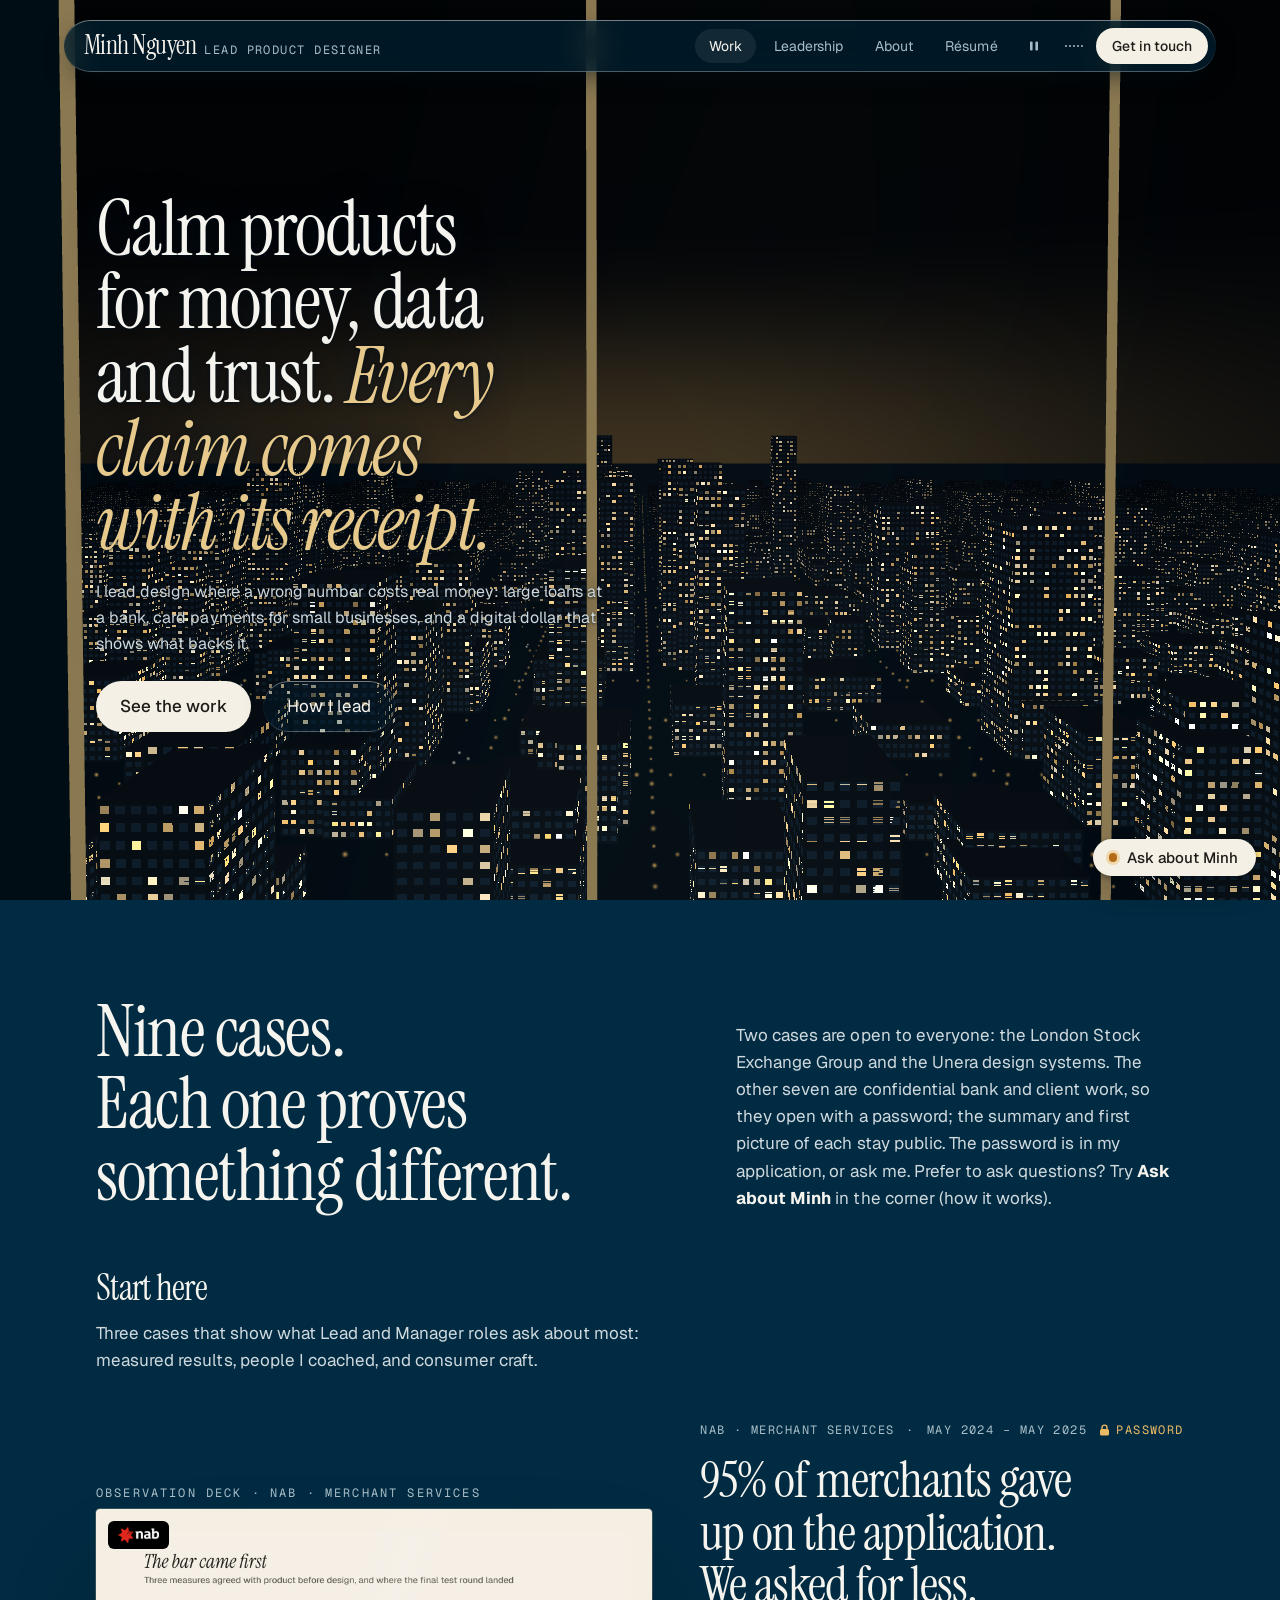
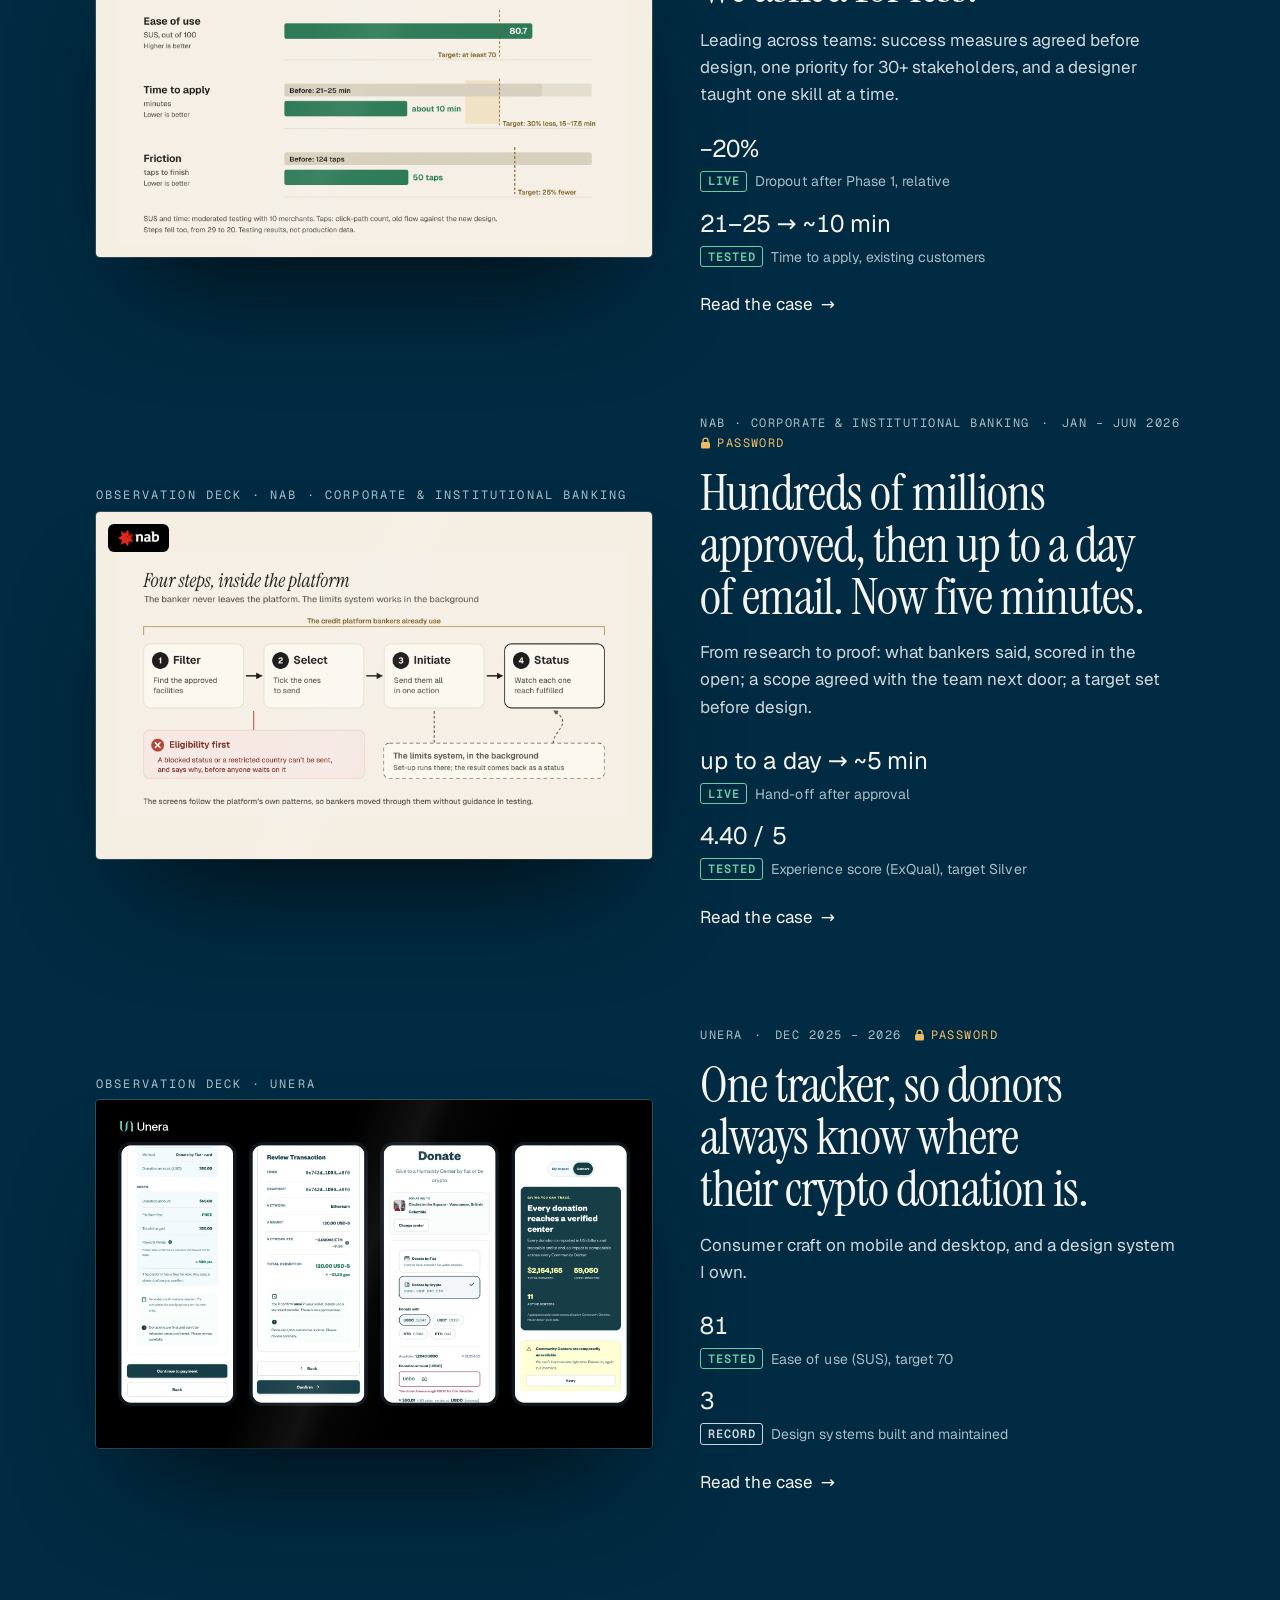
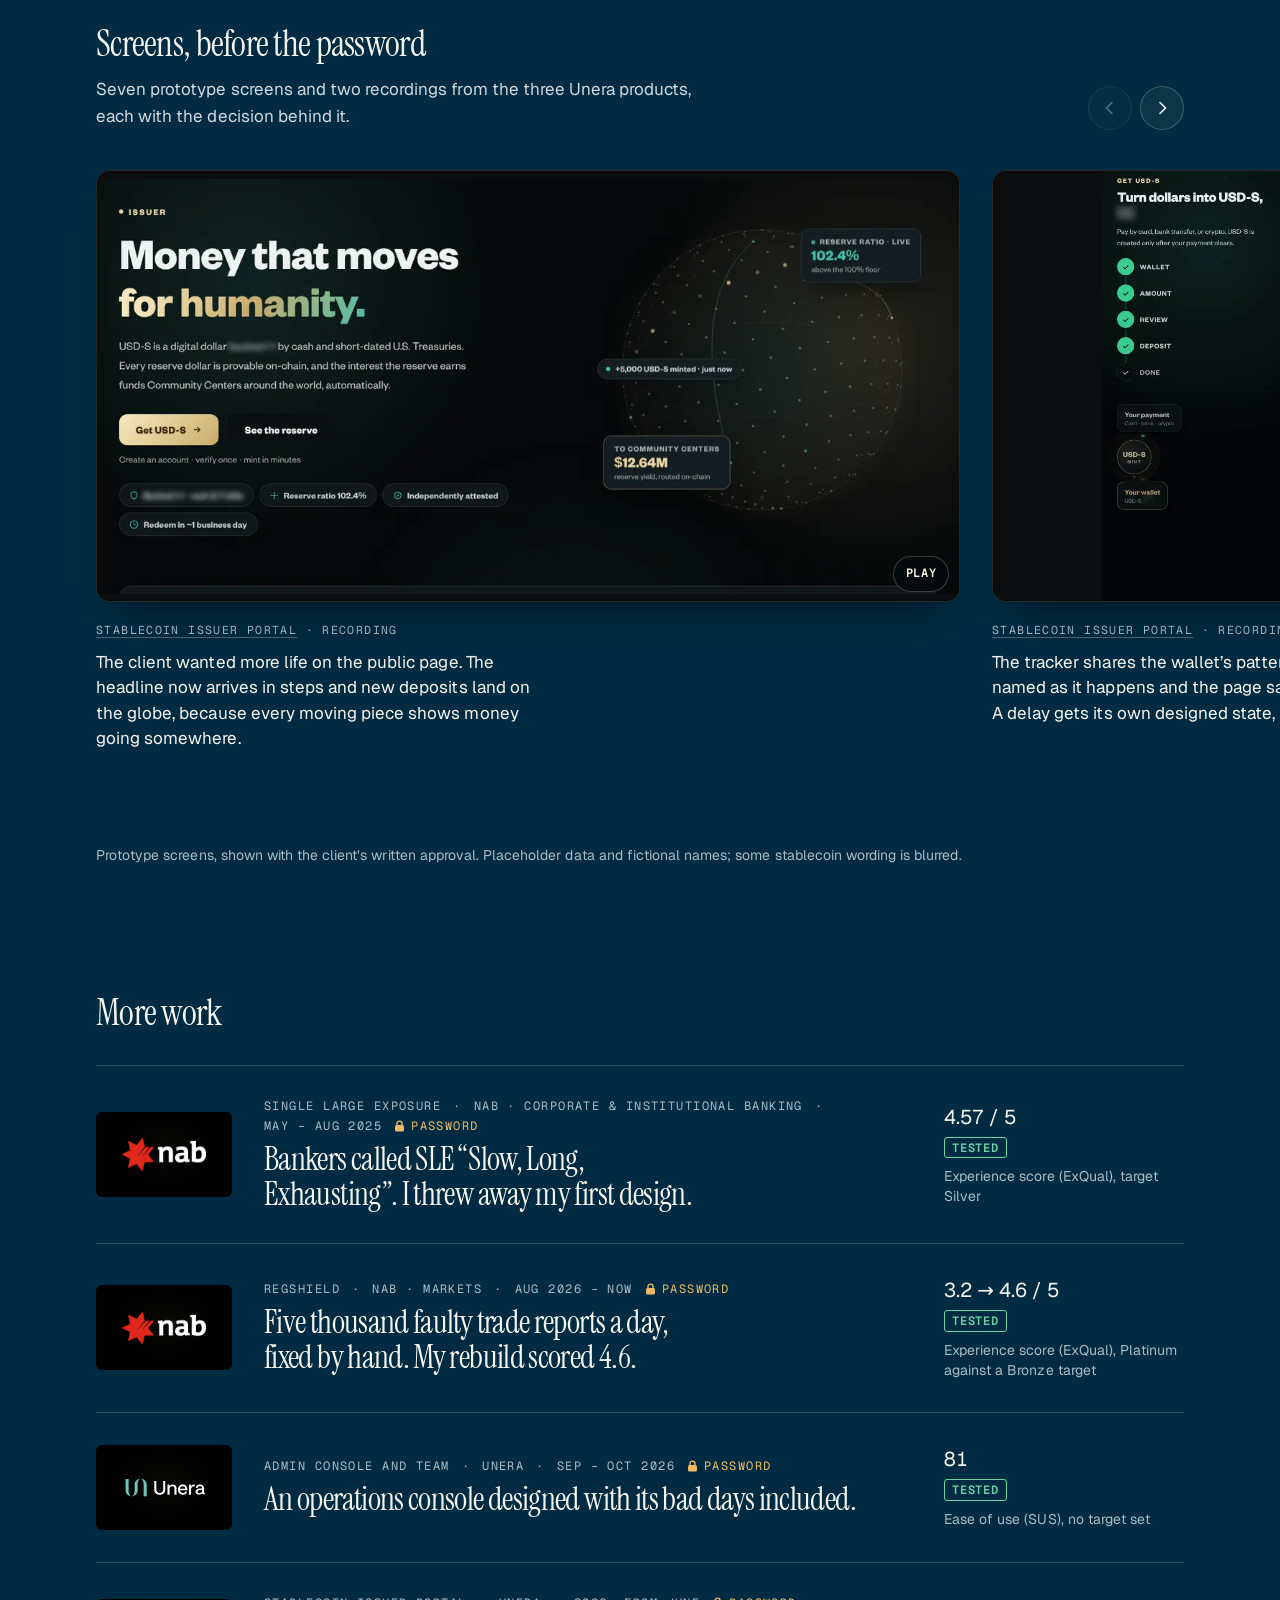
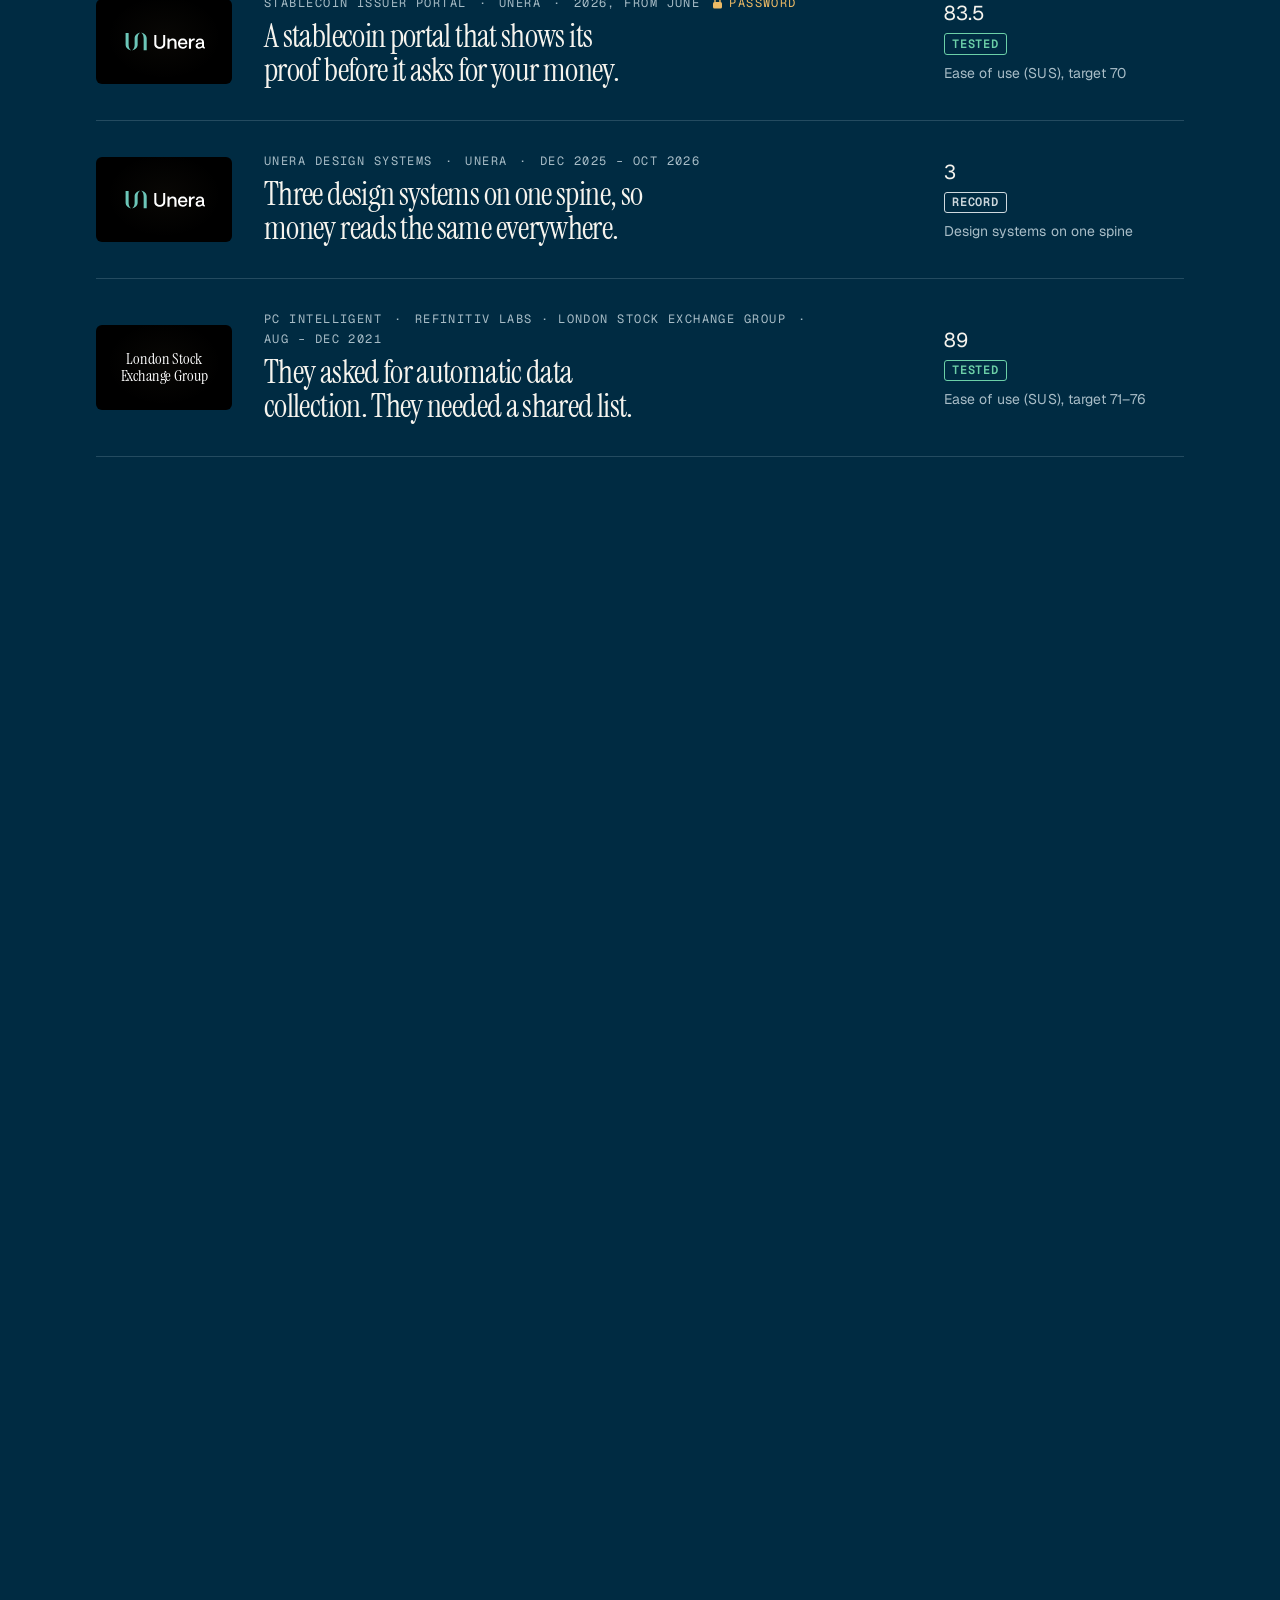
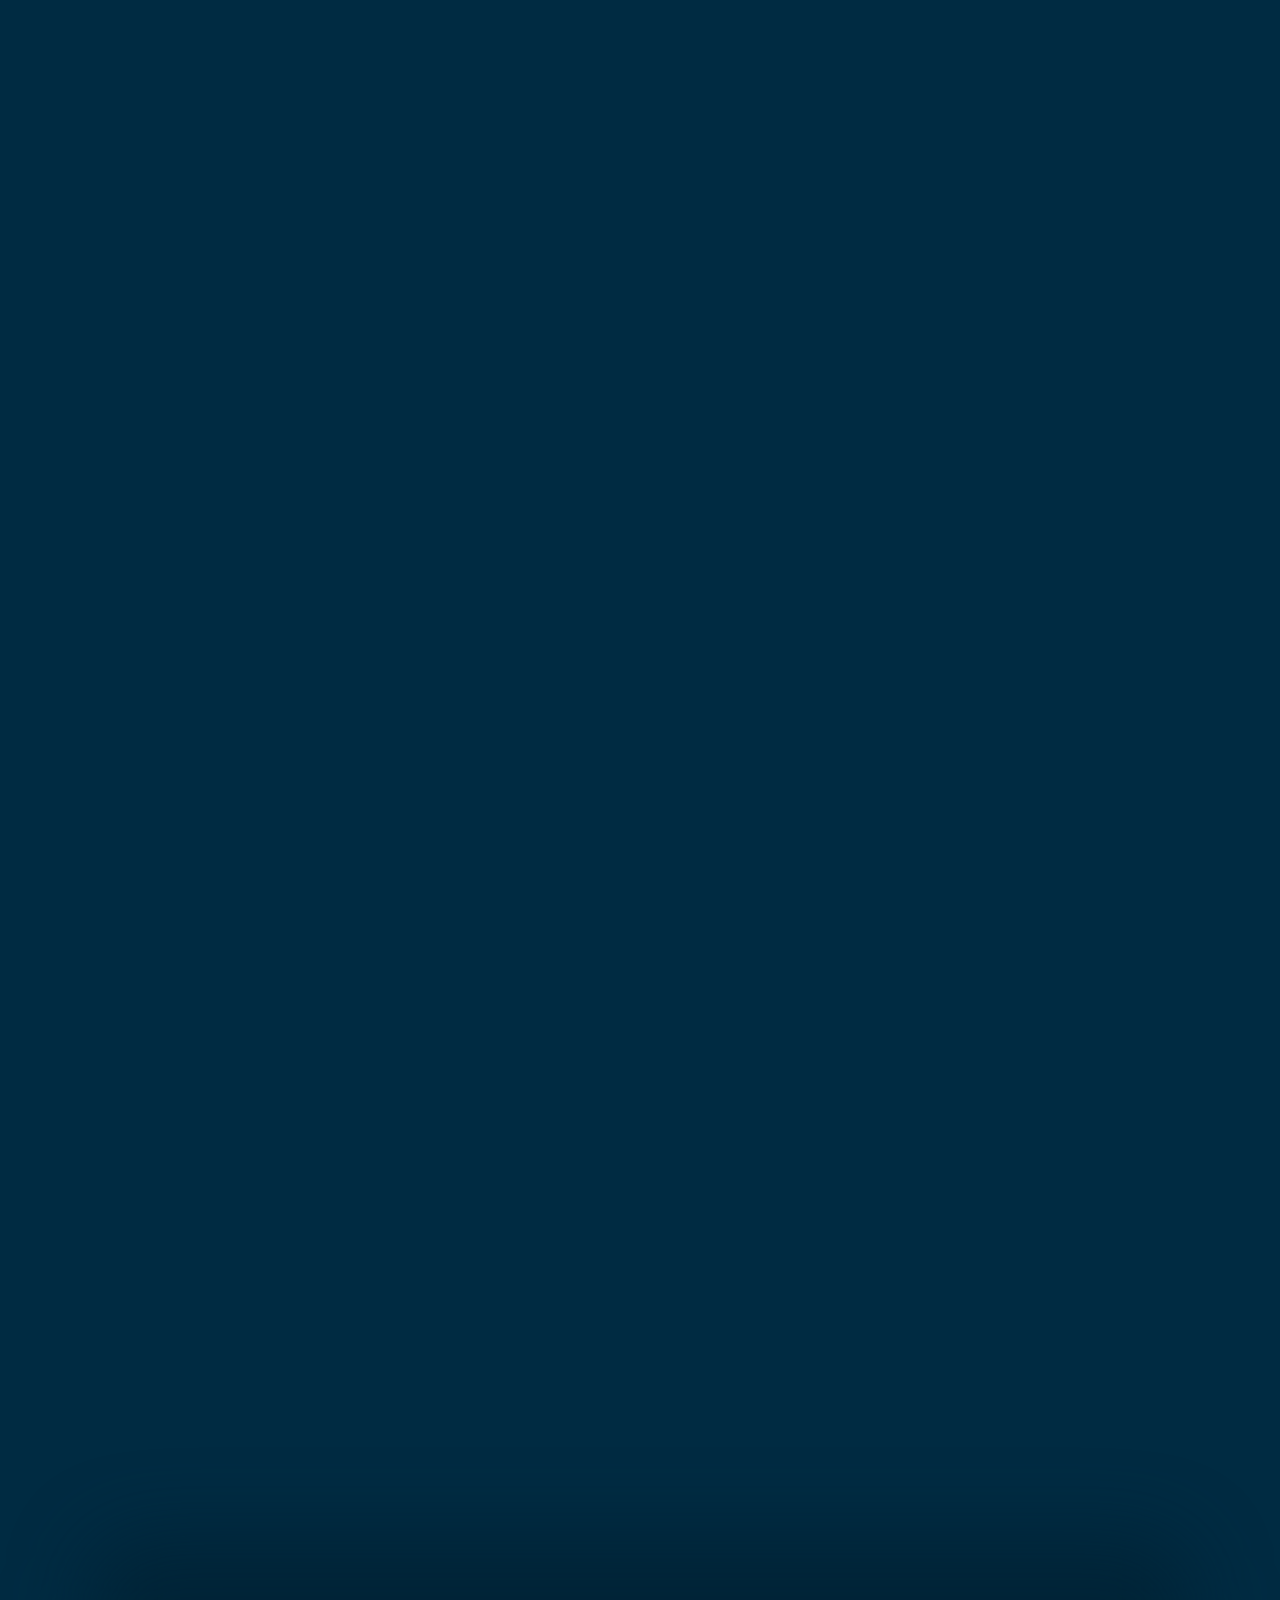
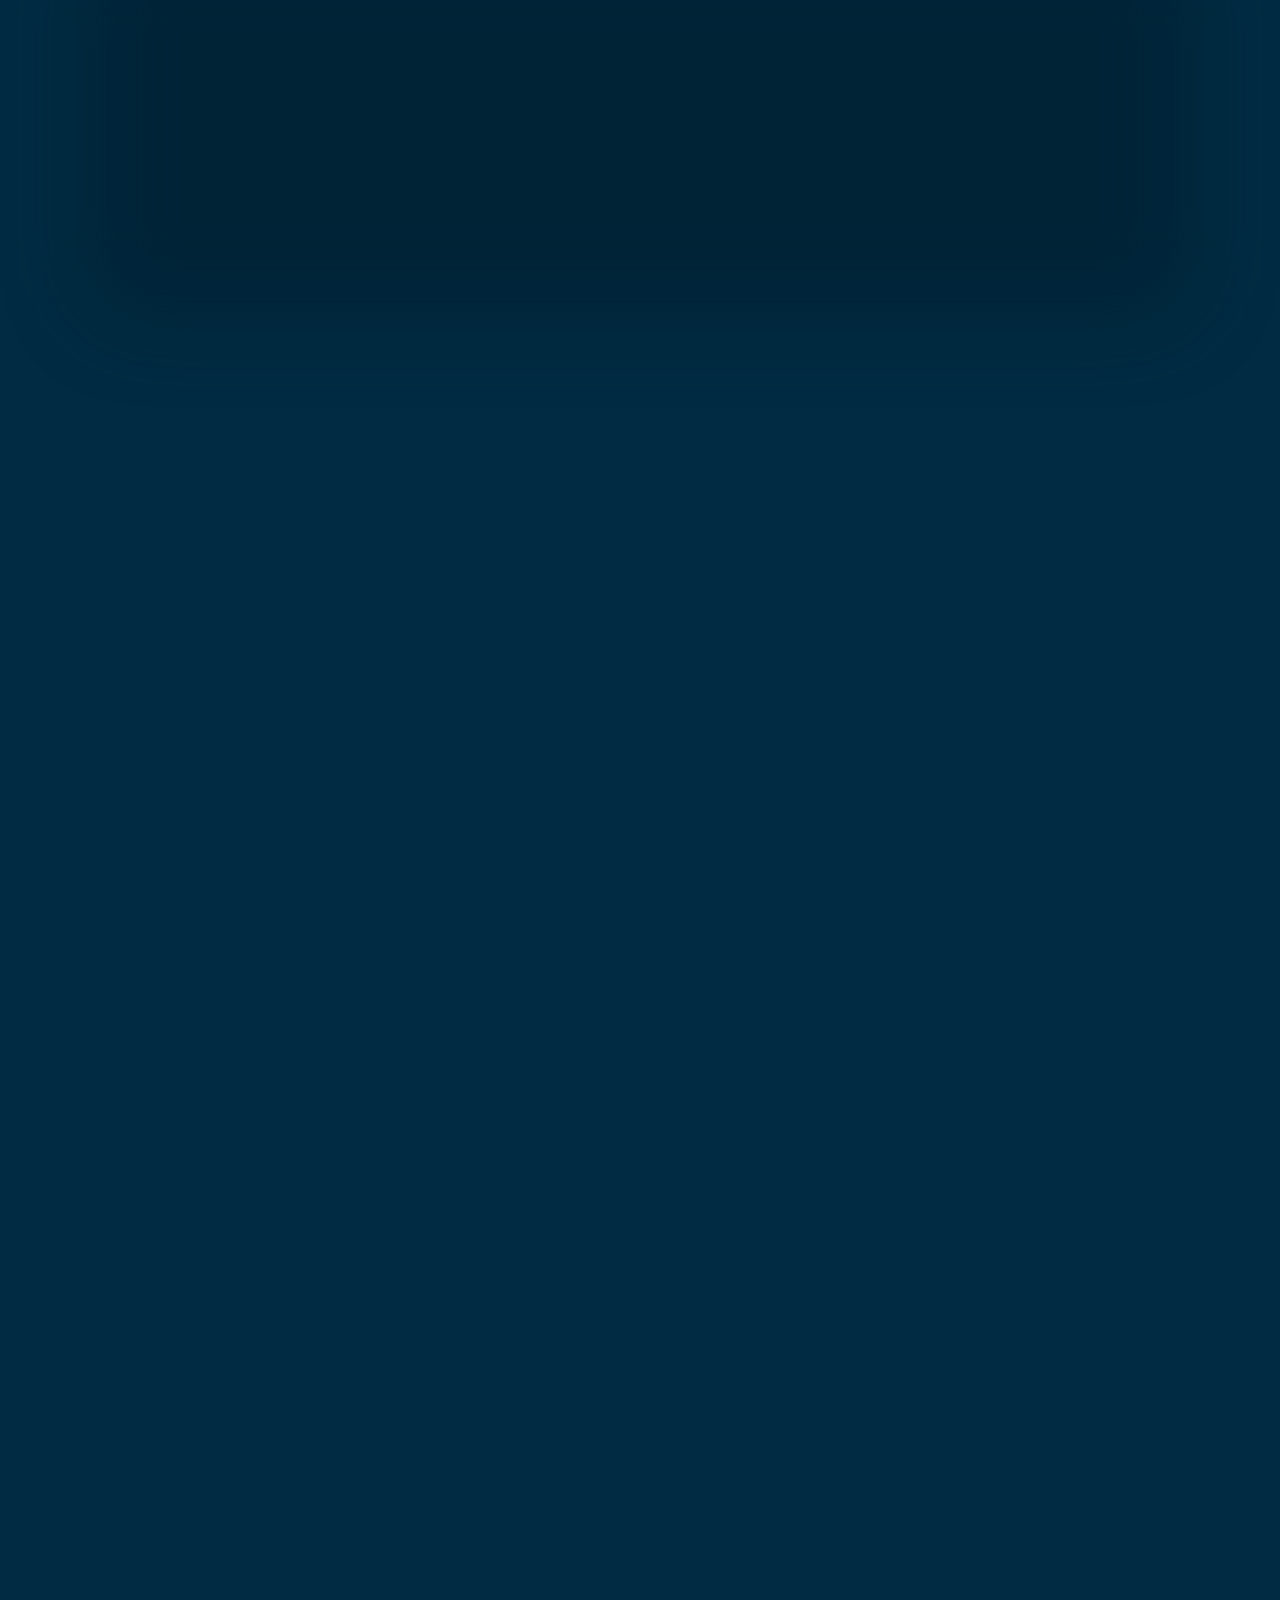
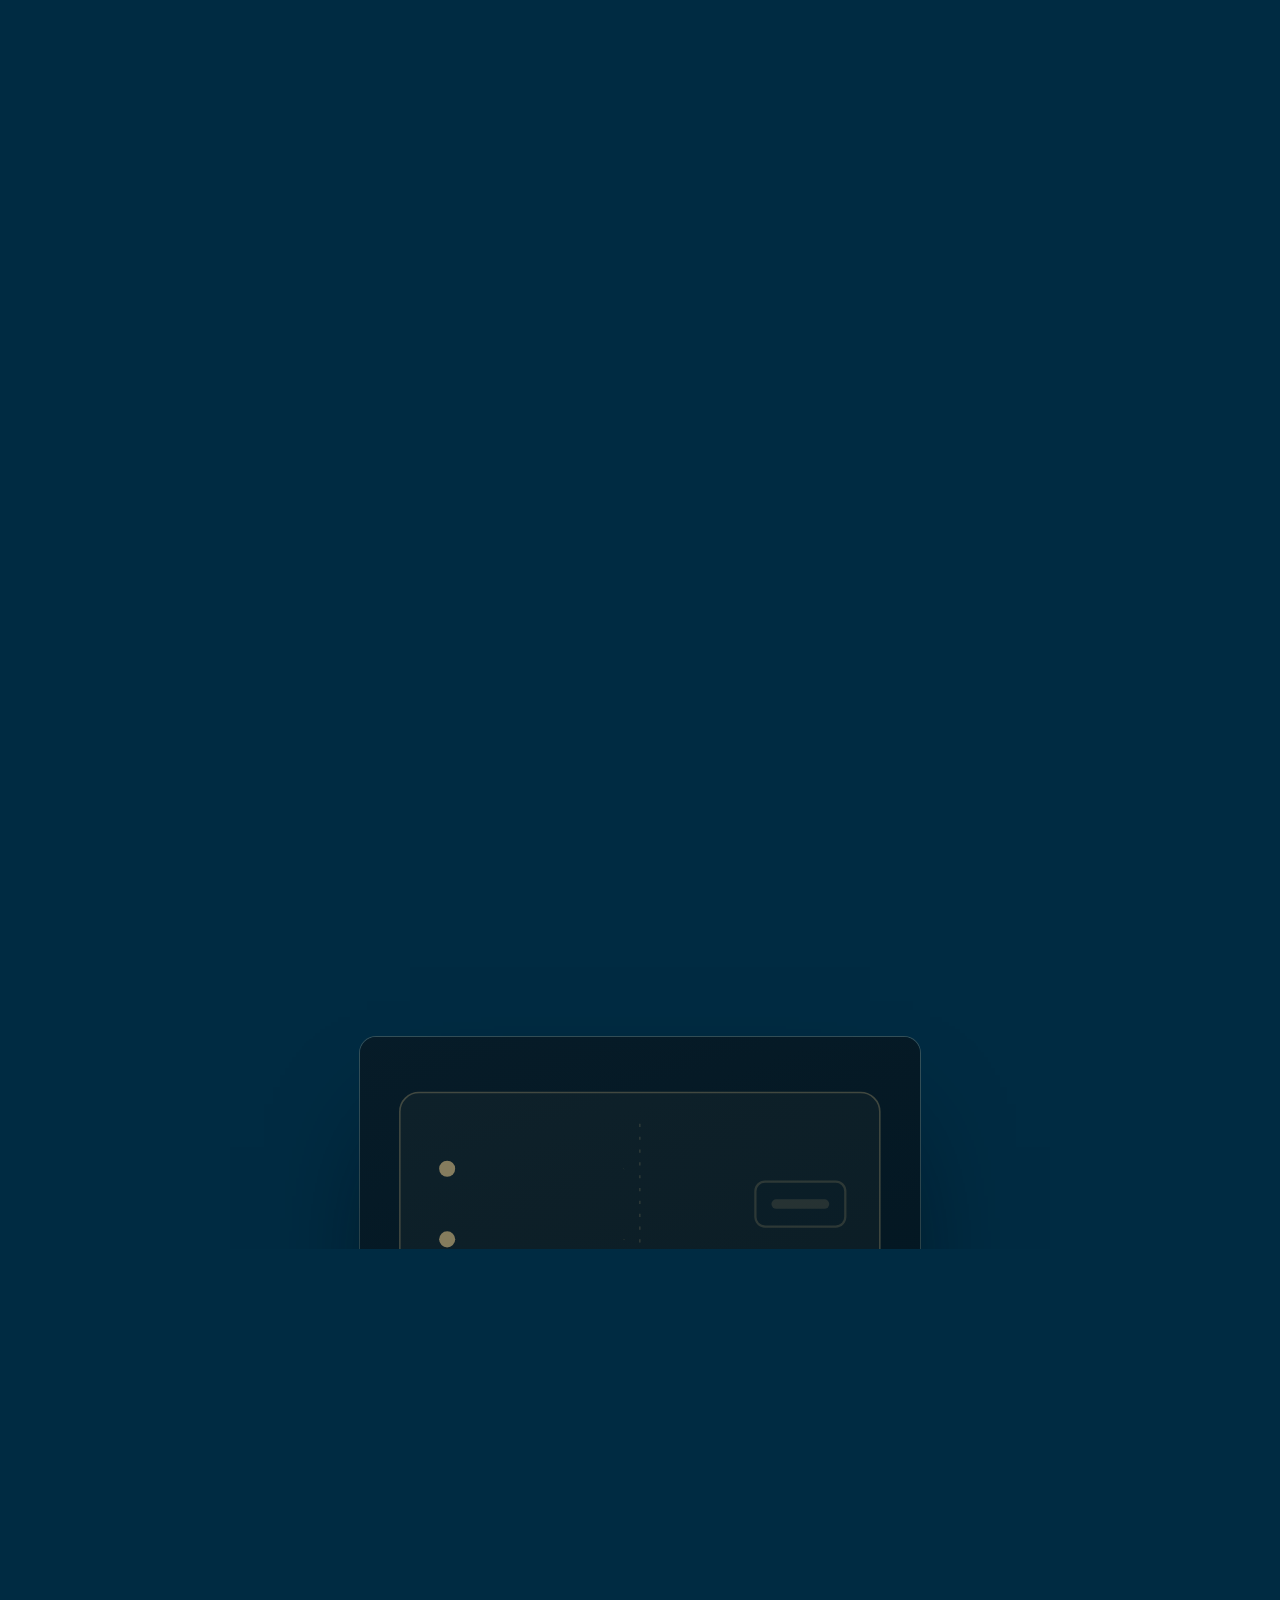
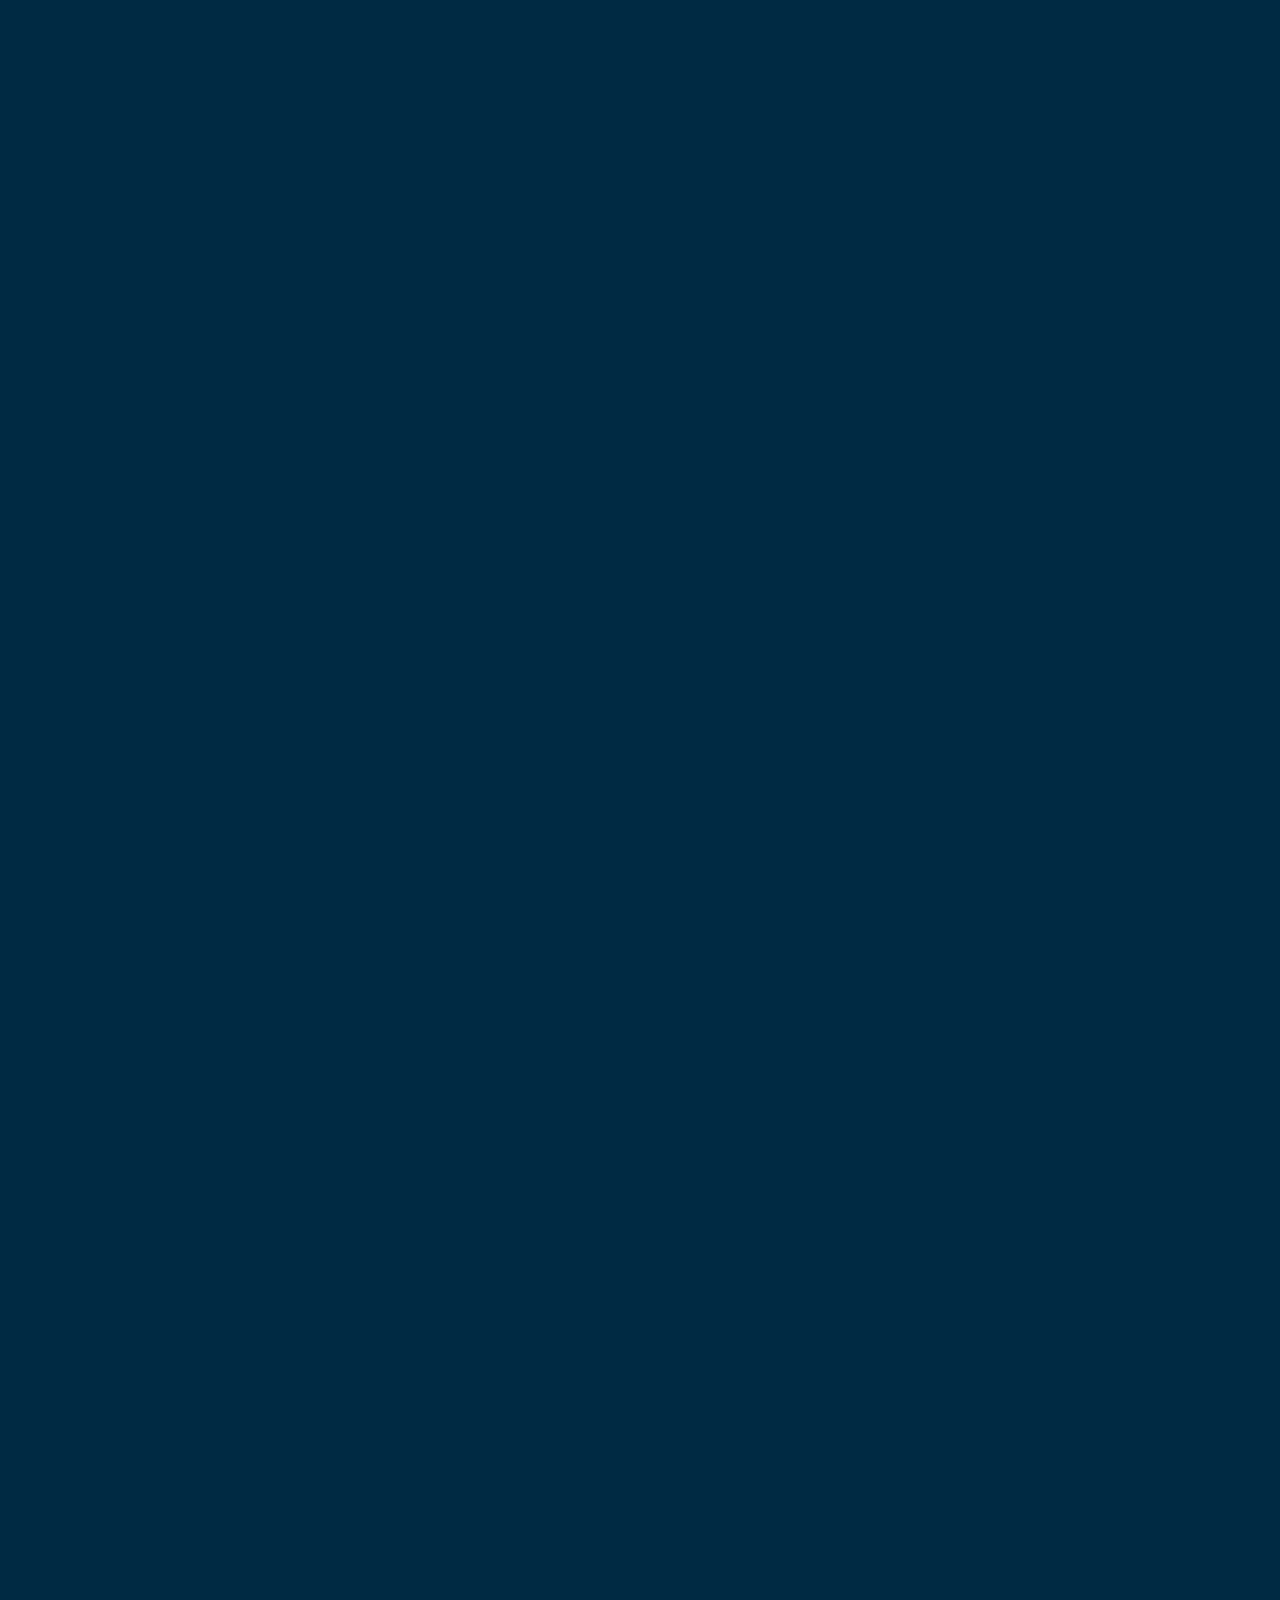
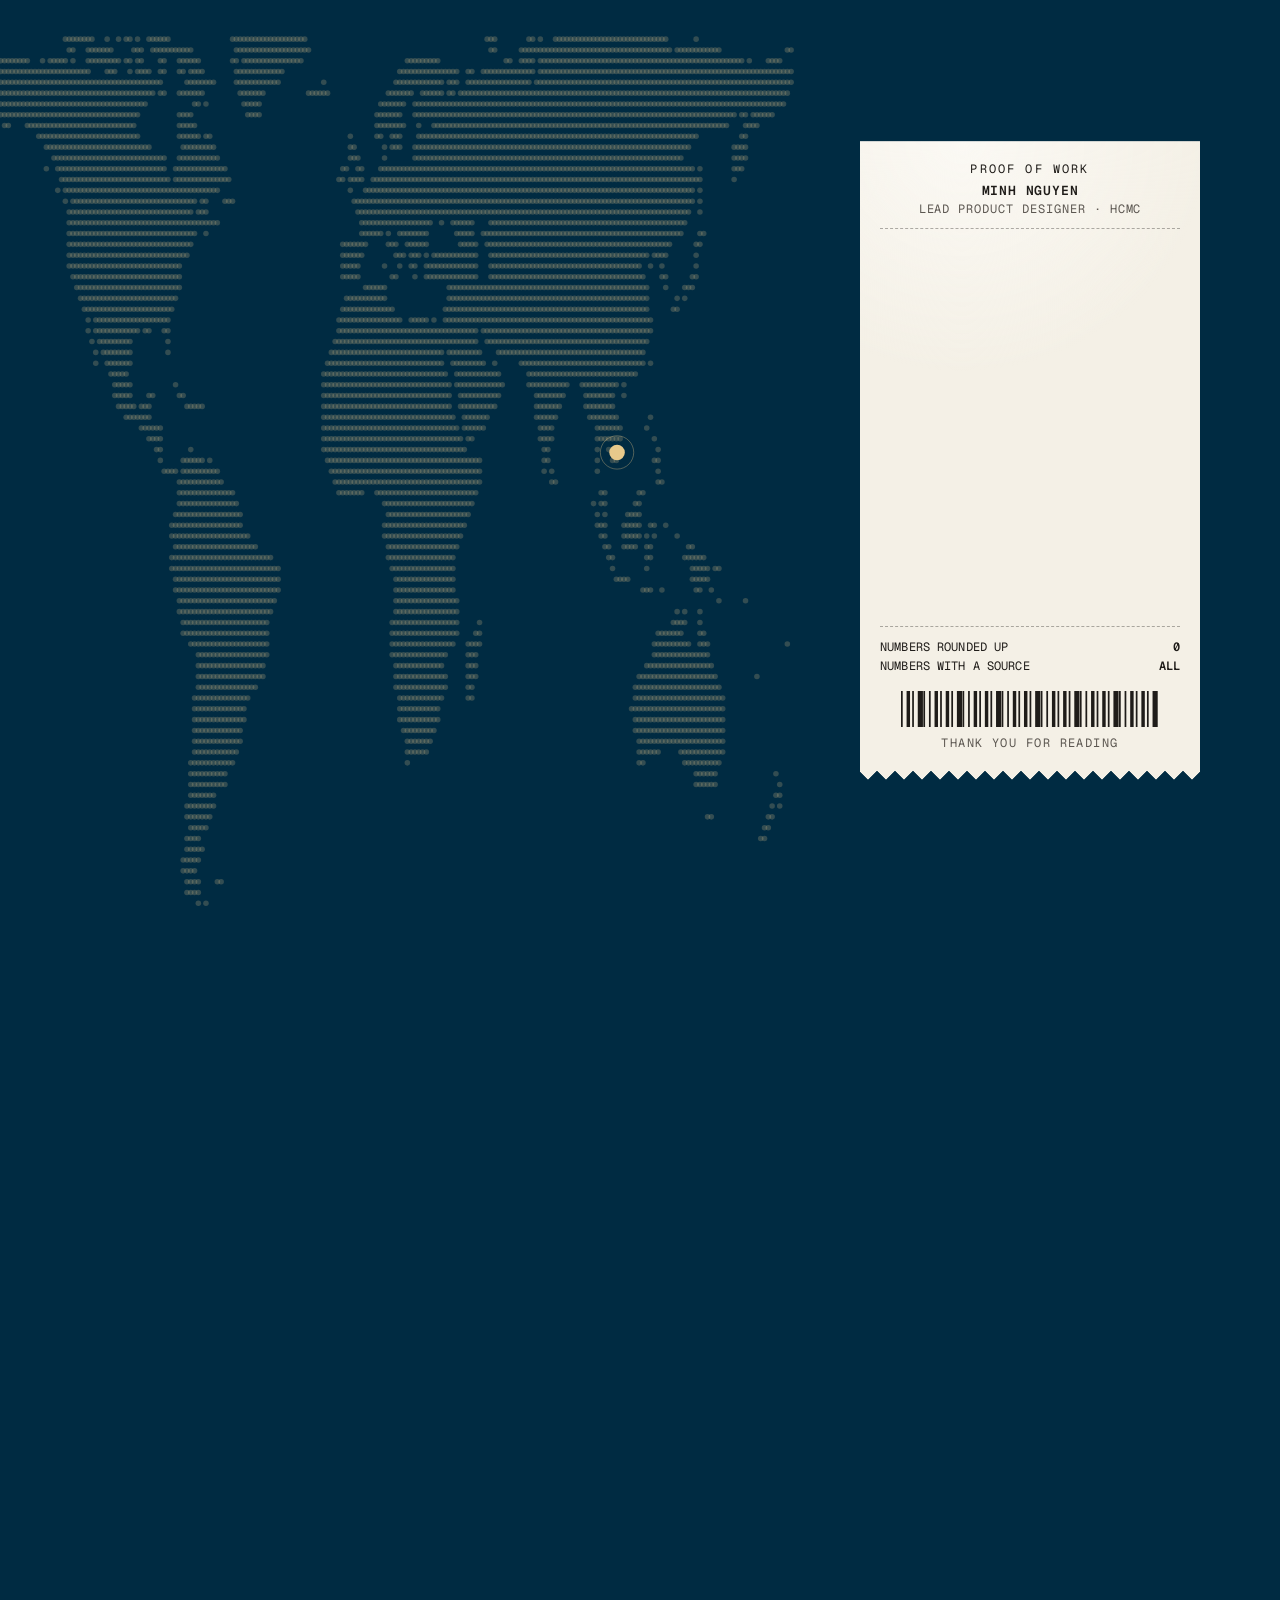
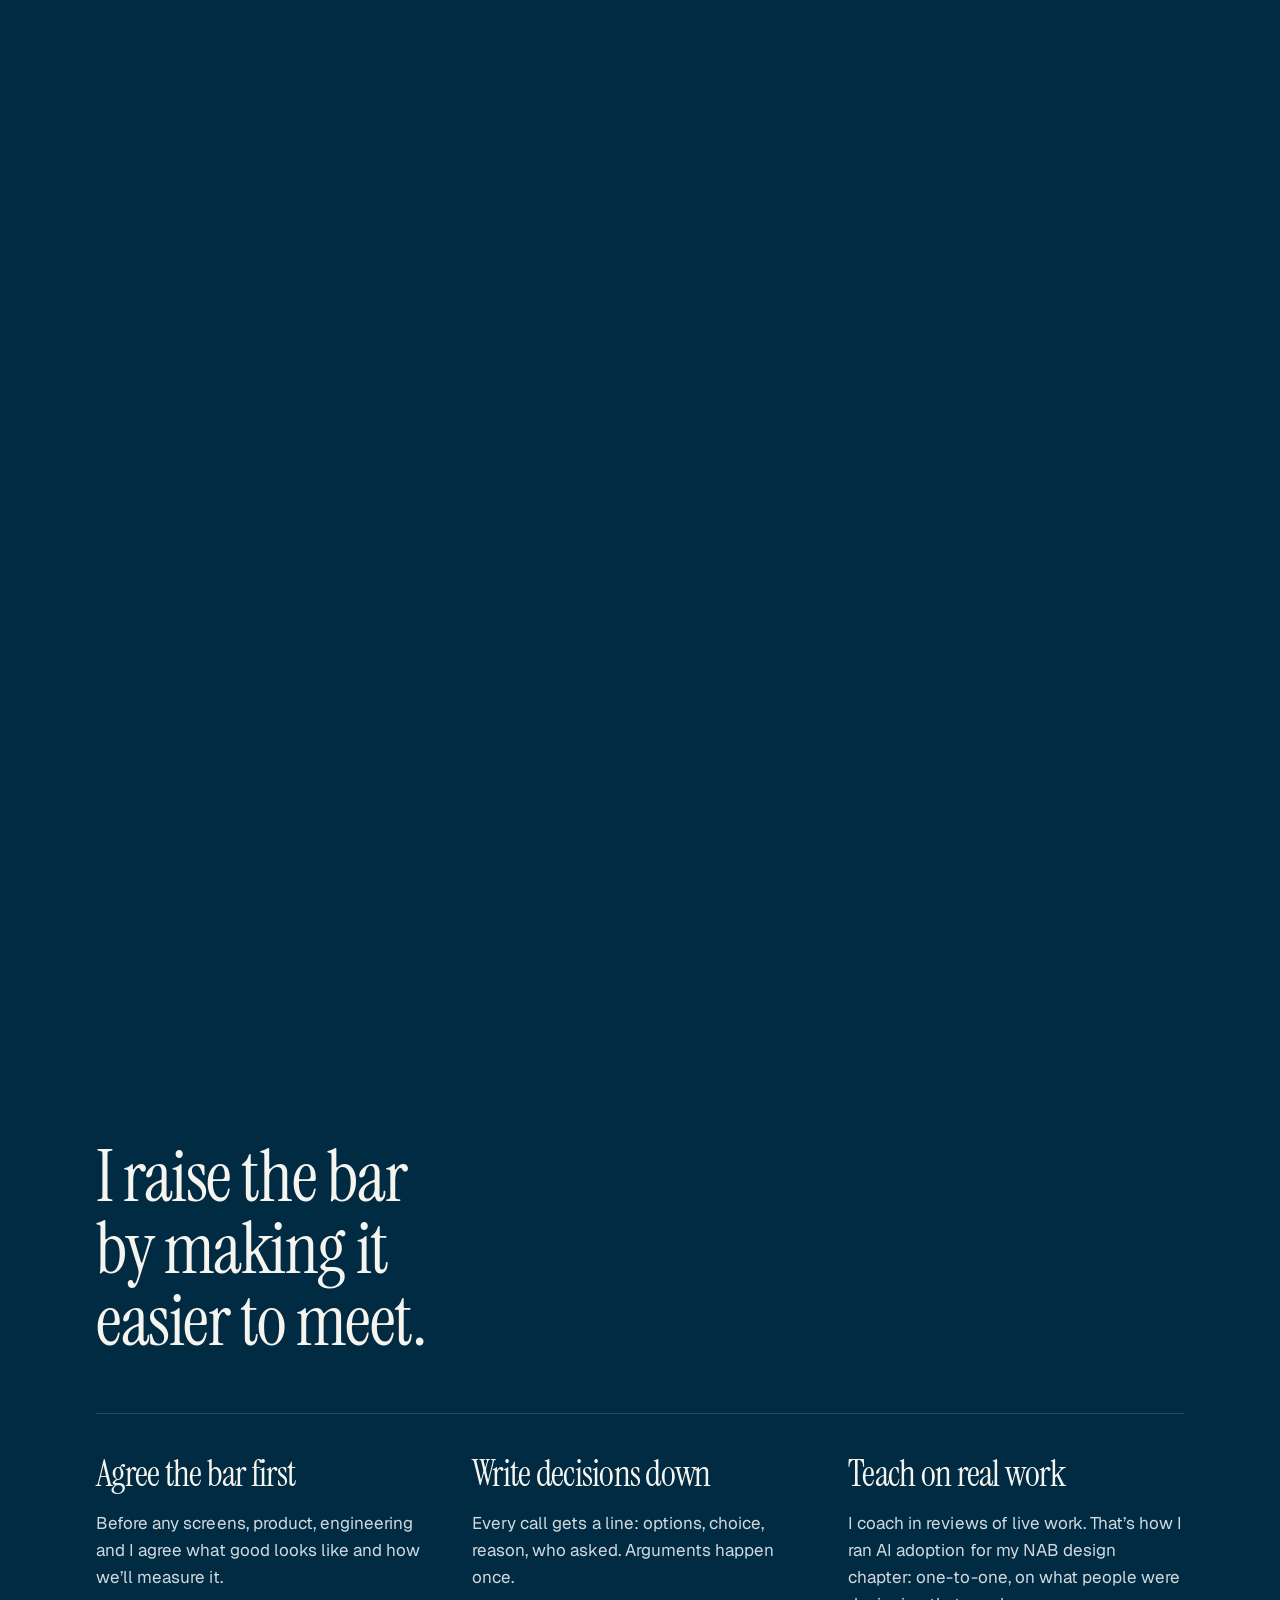
==== commit f00ddc78: "Huma case: feedback process and the cost of speed The Huma case now says the client work was part-ti" ====
--- a/index.html
+++ b/index.html
@@ -1 +1 @@
-<!DOCTYPE html><html lang="en"><head><meta charset="utf-8"><meta name="viewport" content="width=device-width, initial-scale=1"><meta http-equiv="Content-Security-Policy" content="default-src 'self'; script-src 'self' 'sha256-1BvDVWLr3QCC20uHhUDi27eDFVJpk1uMQJGIWKUks2I=' 'sha256-UIrFqcaitjA3OKa9mHKajg3N+0Y7tW9+y0o3QmMFeZQ=' 'sha256-0O7iB6zr9x0r6X6eWYITC9V5q+yWCGAoFvcysBGbY9Q='; style-src 'self' 'unsafe-inline'; img-src 'self' data:; font-src 'self'; media-src 'self'; connect-src 'self'; object-src 'none'; base-uri 'self'; form-action 'none'"><meta name="referrer" content="strict-origin-when-cross-origin"><title>Minh Nguyen · Lead Product Designer</title><meta name="description" content="Lead product designer for banking, fintech and trust products: a consumer stablecoin wallet for phone and desktop, credit workflows and merchant onboarding at NAB, and a review tool for regulatory reporting. Every number comes with how it was measured."><meta name="author" content="Minh Nguyen"><meta property="og:title" content="Minh Nguyen · Lead Product Designer"><meta property="og:description" content="Lead product designer for banking, fintech and trust products: a consumer stablecoin wallet for phone and desktop, credit workflows and merchant onboarding at NAB, and a review tool for regulatory reporting. Every number comes with how it was measured."><meta property="og:type" content="website"><meta property="og:image" content="https://minhnguyenrenol.github.io/portfolio-window/og.png"><meta name="theme-color" content="#002a42"><link rel="icon" href="favicon.svg" type="image/svg+xml"><script src="boot.js"></script><link rel="stylesheet" href="./assets/Base.DAIhT--7.css"></head><body class="min-h-dvh"><a class="skip" href="#main">Skip to content</a><style>astro-island,astro-slot,astro-static-slot{display:contents}</style><script>(function(){let e=async e=>{await(await e())()};(self.Astro||(self.Astro={})).load=e,window.dispatchEvent(new Event(`astro:load`))})();</script><script>(function(){function e(t){"@babel/helpers - typeof";return e=typeof Symbol==`function`&&typeof Symbol.iterator==`symbol`?function(e){return typeof e}:function(e){return e&&typeof Symbol==`function`&&e.constructor===Symbol&&e!==Symbol.prototype?`symbol`:typeof e},e(t)}function t(t,n){if(e(t)!=`object`||!t)return t;var r=t[Symbol.toPrimitive];if(r!==void 0){var i=r.call(t,n||`default`);if(e(i)!=`object`)return i;throw TypeError(`@@toPrimitive must return a primitive value.`)}return(n===`string`?String:Number)(t)}function n(n){var r=t(n,`string`);return e(r)==`symbol`?r:r+``}function r(e,t,r){return(t=n(t))in e?Object.defineProperty(e,t,{value:r,enumerable:!0,configurable:!0,writable:!0}):e[t]=r,e}let i=/* @__PURE__ */ new Set([`__proto__`,`constructor`,`prototype`]);{let e={0:e=>a(e),1:e=>n(e),2:e=>new RegExp(e),3:e=>new Date(e),4:e=>new Map(n(e)),5:e=>new Set(n(e)),6:e=>BigInt(e),7:e=>new URL(e),8:e=>new Uint8Array(e),9:e=>new Uint16Array(e),10:e=>new Uint32Array(e),11:e=>1/0*e},t=t=>{let[n,r]=t;return n in e?e[n](r):void 0},n=e=>e.map(t),a=e=>typeof e!=`object`||!e?e:Object.fromEntries(Object.entries(e).map(([e,n])=>[e,t(n)]));class o extends HTMLElement{constructor(...e){super(...e),r(this,`Component`,void 0),r(this,`hydrator`,void 0),r(this,`hydrate`,async()=>{var e;if(!this.hydrator||!this.isConnected)return;let t=(e=this.parentElement)==null?void 0:e.closest(`astro-island[ssr]`);if(t){t.addEventListener(`astro:hydrate`,this.hydrate,{once:!0});return}let n=this.querySelectorAll(`astro-slot`),r={},i=this.querySelectorAll(`template[data-astro-template]`);for(let e of i){let t=e.closest(this.tagName);t!=null&&t.isSameNode(this)&&(r[e.getAttribute(`data-astro-template`)||`default`]=e.innerHTML,e.remove())}for(let e of n){let t=e.closest(this.tagName);t!=null&&t.isSameNode(this)&&(r[e.getAttribute(`name`)||`default`]=e.innerHTML)}let o;try{o=this.hasAttribute(`props`)?a(JSON.parse(this.getAttribute(`props`))):{}}catch(e){let t=this.getAttribute(`component-url`)||`<unknown>`,n=this.getAttribute(`component-export`);throw n&&(t+=` (export ${n})`),console.error(`[hydrate] Error parsing props for component ${t}`,this.getAttribute(`props`),e),e}await this.hydrator(this)(this.Component,o,r,{client:this.getAttribute(`client`)}),this.removeAttribute(`ssr`),this.dispatchEvent(new CustomEvent(`astro:hydrate`))}),r(this,`unmount`,()=>{this.isConnected||this.dispatchEvent(new CustomEvent(`astro:unmount`))})}disconnectedCallback(){document.removeEventListener(`astro:after-swap`,this.unmount),document.addEventListener(`astro:after-swap`,this.unmount,{once:!0})}connectedCallback(){if(!this.hasAttribute(`await-children`)||document.readyState===`interactive`||document.readyState===`complete`)this.childrenConnectedCallback();else{let e=()=>{document.removeEventListener(`DOMContentLoaded`,e),t.disconnect(),this.childrenConnectedCallback()},t=new MutationObserver(()=>{var t;((t=this.lastChild)==null?void 0:t.nodeType)===Node.COMMENT_NODE&&this.lastChild.nodeValue===`astro:end`&&(this.lastChild.remove(),e())});t.observe(this,{childList:!0}),document.addEventListener(`DOMContentLoaded`,e)}}async childrenConnectedCallback(){let e=this.getAttribute(`before-hydration-url`);e&&await import(e),this.start()}getRetryImportUrl(e){let t=new URL(e,document.baseURI);return t.searchParams.set(`astro-retry`,Date.now().toString()),t.toString()}async importWithRetry(e){try{return await import(e)}catch(t){return await new Promise(e=>setTimeout(e,1e3)),import(this.getRetryImportUrl(e))}}handleHydrationError(e){let t=this.getAttribute(`component-url`),n=new CustomEvent(`astro:hydration-error`,{cancelable:!0,bubbles:!0,composed:!0,detail:{error:e,componentUrl:t}});this.dispatchEvent(n)&&console.error(`[astro-island] Error hydrating ${t}`,e)}async start(){let e=JSON.parse(this.getAttribute(`opts`)),t=this.getAttribute(`client`);if(Astro[t]===void 0)window.addEventListener(`astro:${t}`,()=>this.start(),{once:!0});else try{await Astro[t](async()=>{let e=this.getAttribute(`renderer-url`);try{let[t,{default:n}]=await Promise.all([this.importWithRetry(this.getAttribute(`component-url`)),e?this.importWithRetry(e):Promise.resolve({default:()=>()=>{}})]),r=this.getAttribute(`component-export`)||`default`;if(r.includes(`.`)){this.Component=t;for(let e of r.split(`.`)){if(i.has(e)||!this.Component||typeof this.Component!=`object`&&typeof this.Component!=`function`||!Object.hasOwn(this.Component,e))throw Error(`Invalid component export path: ${r}`);this.Component=this.Component[e]}}else{if(i.has(r))throw Error(`Invalid component export path: ${r}`);this.Component=t[r]}return this.hydrator=n,this.hydrate}catch(e){return this.handleHydrationError(e),()=>{}}},e,this)}catch(e){this.handleHydrationError(e)}}attributeChangedCallback(){this.hydrate()}}r(o,`observedAttributes`,[`props`]),customElements.get(`astro-island`)||customElements.define(`astro-island`,o)}})();</script><astro-island uid="2cGtDc" prefix="r17" component-url="./assets/World.DWk5gvzu.js" component-export="default" renderer-url="./assets/client.DKhQzRHo.js" props="{&quot;story&quot;:[0,&quot;A&quot;],&quot;page&quot;:[0,&quot;home&quot;],&quot;piece&quot;:[0]}" ssr client="load" opts="{&quot;name&quot;:&quot;World&quot;,&quot;value&quot;:true}" await-children><canvas class="world-canvas" aria-hidden="true"></canvas><!--astro:end--></astro-island><header class="fixed inset-x-0 top-0 z-50 px-4 pt-4 md:px-8 md:pt-5"><nav aria-label="Main" class="glass header-glass mx-auto max-w-6xl rounded-[26px] md:rounded-full"><div class="flex items-center justify-between gap-4 py-2 pl-5 pr-2"><a href="index.html" class="flex items-baseline gap-2 whitespace-nowrap text-chalk no-underline" aria-label="Minh Nguyen, home"><span class="display text-[1.6rem] leading-none">Minh Nguyen</span><span class="hidden font-mono text-xs uppercase tracking-[0.12em] text-fog lg:inline">Lead Product Designer</span></a><div class="flex items-center gap-1"><ul class="hidden items-center gap-1 md:flex"><li><a href="index.html#work" aria-current="page" class="rounded-full px-3.5 py-2 text-sm no-underline transition-colors hover:text-chalk text-chalk bg-white/[0.07]">Work</a></li><li><a href="leadership.html" class="rounded-full px-3.5 py-2 text-sm no-underline transition-colors hover:text-chalk text-fog">Leadership</a></li><li><a href="about.html" class="rounded-full px-3.5 py-2 text-sm no-underline transition-colors hover:text-chalk text-fog">About</a></li><li><a href="resume.html" class="rounded-full px-3.5 py-2 text-sm no-underline transition-colors hover:text-chalk text-fog">Résumé</a></li></ul><astro-island uid="Z14yjh3" prefix="r18" component-url="./assets/MotionToggle.DZvroh76.js" component-export="default" renderer-url="./assets/client.DKhQzRHo.js" props="{}" ssr client="load" opts="{&quot;name&quot;:&quot;MotionToggle&quot;,&quot;value&quot;:true}" await-children><button type="button" aria-pressed="false" aria-label="Pause motion" title="Pause motion" class="grid h-9 w-9 place-items-center rounded-full text-fog transition-colors hover:text-chalk"><svg width="16" height="16" viewBox="0 0 16 16" aria-hidden="true"><g fill="currentColor"><rect x="4" y="3.5" width="2.6" height="9" rx="1"></rect><rect x="9.4" y="3.5" width="2.6" height="9" rx="1"></rect></g></svg></button><!--astro:end--></astro-island><astro-island uid="Z1srwuE" prefix="r19" component-url="./assets/SoundToggle.DpTjMWbg.js" component-export="default" renderer-url="./assets/client.DKhQzRHo.js" props="{}" ssr client="load" opts="{&quot;name&quot;:&quot;SoundToggle&quot;,&quot;value&quot;:true}" await-children><button type="button" aria-pressed="false" aria-label="Sound" title="Sound off" class="group grid h-9 w-9 place-items-center rounded-full text-fog transition-colors hover:text-chalk"><svg width="20" height="14" viewBox="0 0 20 14" aria-hidden="true"><rect x="1" width="2" rx="1" fill="currentColor" y="6" height="2" class=""></rect><rect x="5" width="2" rx="1" fill="currentColor" y="6" height="2" class=""></rect><rect x="9" width="2" rx="1" fill="currentColor" y="6" height="2" class=""></rect><rect x="13" width="2" rx="1" fill="currentColor" y="6" height="2" class=""></rect><rect x="17" width="2" rx="1" fill="currentColor" y="6" height="2" class=""></rect></svg></button><!--astro:end--></astro-island><a href="mailto:xpland.nguyen@gmail.com" class="whitespace-nowrap rounded-full bg-paper px-4 py-2 text-sm font-medium text-ink no-underline transition-transform hover:scale-[1.03]">Get in touch</a></div></div><ul class="flex justify-center gap-1 border-t border-white/10 px-2 py-1.5 md:hidden" aria-label="Sections"><li><a href="index.html#work" aria-current="page" class="block rounded-full px-3 py-1.5 text-[0.8125rem] no-underline bg-white/[0.08] text-chalk">Work</a></li><li><a href="leadership.html" class="block rounded-full px-3 py-1.5 text-[0.8125rem] no-underline text-fog">Leadership</a></li><li><a href="about.html" class="block rounded-full px-3 py-1.5 text-[0.8125rem] no-underline text-fog">About</a></li><li><a href="resume.html" class="block rounded-full px-3 py-1.5 text-[0.8125rem] no-underline text-fog">Résumé</a></li></ul></nav></header><main id="main" tabindex="-1"><astro-island uid="Z92lap" prefix="r12" component-url="./assets/HomeHero.C72Pa-oj.js" component-export="default" renderer-url="./assets/client.DKhQzRHo.js" props="{&quot;story&quot;:[0,{&quot;hero1&quot;:[0,&quot;Calm products for money, data and trust.&quot;],&quot;hero2&quot;:[0,&quot;Every claim comes with its receipt.&quot;],&quot;mapLine&quot;:[0,&quot;Designed from Ho Chi Minh City. Shipped for teams in Singapore, Sydney, Melbourne, London and Vancouver.&quot;],&quot;workTitle&quot;:[0,&quot;Nine cases. Each one proves something different.&quot;],&quot;habitsTitle&quot;:[0,&quot;I raise the bar by making it easier to meet.&quot;],&quot;close1&quot;:[0,&quot;Hiring a lead for something people have to trust?&quot;],&quot;close2&quot;:[0,&quot;Every claim comes with its receipt.&quot;],&quot;caseLabel&quot;:[0,&quot;The full case&quot;],&quot;nextLabel&quot;:[0,&quot;Next&quot;],&quot;id&quot;:[0,&quot;A&quot;],&quot;name&quot;:[0,&quot;The observation deck&quot;],&quot;shape&quot;:[0,&quot;pane&quot;],&quot;backdrop&quot;:[0,&quot;deck&quot;],&quot;heroEyebrow&quot;:[0,&quot;Minh Nguyen · Lead Product Designer&quot;],&quot;heroSub&quot;:[0,&quot;I lead design where a wrong number costs real money: large loans at a bank, card payments for small businesses, and a digital dollar that shows what backs it.&quot;],&quot;reveal&quot;:[0,&quot;From up here the hand-offs show: the same details copied from a spreadsheet into an email, then typed again. I design so they are typed once.&quot;],&quot;split&quot;:[1,[[0,&quot;Seen from&quot;],[0,&quot;above.&quot;]]],&quot;objectCaption&quot;:[0,&quot;One hand-off that ran through a spreadsheet, email and the bank’s credit platform, mapped before I drew a screen. Now the platform does its own checks in the background, and when a request fails the screen says why.&quot;],&quot;caseHeroHint&quot;:[0,&quot;Behind glass&quot;],&quot;frameLabel&quot;:[0,&quot;OBSERVATION DECK&quot;]}],&quot;heroImage&quot;:[0]}" ssr client="load" opts="{&quot;name&quot;:&quot;HomeHero&quot;,&quot;value&quot;:true}" await-children><section data-stage="true" data-t0="0" data-t1="0.05" class="relative bg-night h-[100dvh]"><div class="absolute inset-0 overflow-hidden"><div class="absolute inset-0 will-change-transform" style="transform:scale(1.16)"><div class="absolute inset-0 overflow-hidden " aria-hidden="true"><canvas class="absolute inset-0 h-full w-full"></canvas><div class="grain absolute inset-0"></div></div></div><div aria-hidden="true" class="aperture-hole pointer-events-none absolute -translate-x-1/2 -translate-y-1/2 will-change-[width,height]" style="border-radius:1.5vmin;box-shadow:0 0 0 300vmax hsl(201 100% 6%);width:34vmin;height:49.3vmin"><div class="aperture-edge absolute inset-0" style="border-radius:1.5vmin;opacity:1"></div></div><div class="absolute inset-0 overflow-y-auto" style="opacity:1;transform:none"><div class="hero-copy mx-auto flex min-h-full max-w-6xl flex-col justify-end px-5 pb-20 pt-28 md:justify-center md:px-8 md:pb-24"><p class="hero-eyebrow on-scene hidden font-mono text-xs uppercase tracking-[0.16em] text-fog md:block">Minh Nguyen · Lead Product Designer</p><h1 class="display on-scene mt-4 max-w-[14ch] text-[2.75rem] leading-[0.95] sm:text-[4.6rem] md:mt-6 lg:text-[6rem]">Calm products for money, data and trust.<!-- --> <em class="text-champagne">Every claim comes with its receipt.</em></h1><p class="hero-sub on-scene mt-5 max-w-[36rem] text-base leading-relaxed text-mist md:mt-8 md:text-lg">I lead design where a wrong number costs real money: large loans at a bank, card payments for small businesses, and a digital dollar that shows what backs it.</p><div class="hero-cta mt-7 flex flex-wrap items-center gap-3 md:mt-10"><a href="#work" class="rounded-full bg-paper px-6 py-3 font-medium text-ink no-underline transition-transform hover:scale-[1.03]">See the work</a><a href="leadership.html" class="glass rounded-full px-6 py-3 text-chalk no-underline transition-transform hover:scale-[1.03]">How I lead</a></div></div></div></div></section><!--astro:end--></astro-island><section id="work" class="scroll-mt-24 pt-16 md:pt-24"><div class="mx-auto max-w-6xl px-5 md:px-8"><div class="grid gap-6 md:grid-cols-[1fr_auto] md:items-end"><h2 class="display max-w-[16ch] text-5xl md:text-7xl">Nine cases. Each one proves something different.</h2><p class="max-w-[28rem] text-mist">Two cases are open to everyone: the London Stock Exchange Group and the Unera design systems. The other seven are confidential bank and client work, so they open with a password; the summary and first picture of each stay public. The password is in my application, or ask me. Prefer to ask questions? Try <strong class="text-chalk">Ask about Minh</strong> in the corner (<a href="about.html#chat">how it works</a>).</p></div><h3 class="display mt-14 text-3xl md:text-4xl">Start here</h3><p class="mt-3 max-w-[52ch] text-mist">Three cases that show what Lead and Manager roles ask about most: measured results, people I coached, and consumer craft.</p><ol class="mt-12 grid gap-20 md:gap-24" aria-label="Start here"><li><a href="merchant-onboarding.html" class="case-card group grid gap-8 no-underline md:grid-cols-[1.15fr_1fr] md:items-center md:gap-12"><div class="frame frame-pane  case-thumb"><div class="frame-glass"><div class="cover-tile"><img src="img/merchant/d-bar.webp" alt="" width="1600" height="980" loading="lazy" decoding="async" class="cover-tile-img"><span class="cover-brand"><img src="img/logos/nab-white.webp" alt="NAB logo" class="cover-brand-mark"></span></div></div><span class="frame-reflection" aria-hidden="true"></span><span class="frame-label" aria-hidden="true">OBSERVATION DECK · NAB · Merchant Services</span></div><div><div class="flex flex-wrap items-center gap-x-3 gap-y-1 font-mono text-xs uppercase tracking-[0.12em] text-fog"><span>NAB · Merchant Services</span><span>·</span><span>May 2024 – May 2025</span><span class="inline-flex items-center gap-1.5 text-est"><svg width="11" height="12" viewBox="0 0 11 12" aria-hidden="true"><rect x="1" y="5" width="9" height="6.5" rx="1.5" fill="currentColor"></rect><path d="M3 5V3.6a2.5 2.5 0 0 1 5 0V5" stroke="currentColor" fill="none" stroke-width="1.4"></path></svg>Password</span></div><h4 class="display mt-4 text-4xl leading-[1.02] transition-colors group-hover:text-white md:text-[3.2rem]">95% of merchants gave up on the application. We asked for less.</h4><p class="mt-4 text-mist">Leading across teams: success measures agreed before design, one priority for 30+ stakeholders, and a designer taught one skill at a time.</p><ul class="mt-6 flex flex-wrap gap-x-10 gap-y-4"><li><div class="tabular text-2xl text-chalk">−20%</div><div class="mt-1.5 flex flex-wrap items-center gap-2 text-sm text-fog"><span class="stamp" data-k="live" title="Measured in production. A relative fall, not percentage points; analytics after Phase 1">Live</span> Dropout after Phase 1, relative</div></li><li><div class="tabular text-2xl text-chalk">21–25 → ~10 min</div><div class="mt-1.5 flex flex-wrap items-center gap-2 text-sm text-fog"><span class="stamp" data-k="tested" title="Measured in usability testing, with sample size. n=10, moderated sessions">Tested</span> Time to apply, existing customers</div></li></ul><span class="mt-6 inline-flex items-center gap-2 text-chalk">Read the case <span aria-hidden="true" class="transition-transform group-hover:translate-x-1">→</span></span></div></a></li><li><a href="credit-workflows.html" class="case-card group grid gap-8 no-underline md:grid-cols-[1.15fr_1fr] md:items-center md:gap-12"><div class="frame frame-pane  case-thumb"><div class="frame-glass"><div class="cover-tile"><img src="img/stp/d-flow.webp" alt="" width="1600" height="840" loading="lazy" decoding="async" class="cover-tile-img"><span class="cover-brand"><img src="img/logos/nab-white.webp" alt="NAB logo" class="cover-brand-mark"></span></div></div><span class="frame-reflection" aria-hidden="true"></span><span class="frame-label" aria-hidden="true">OBSERVATION DECK · NAB · Corporate &amp; Institutional Banking</span></div><div><div class="flex flex-wrap items-center gap-x-3 gap-y-1 font-mono text-xs uppercase tracking-[0.12em] text-fog"><span>NAB · Corporate &amp; Institutional Banking</span><span>·</span><span>Jan – Jun 2026</span><span class="inline-flex items-center gap-1.5 text-est"><svg width="11" height="12" viewBox="0 0 11 12" aria-hidden="true"><rect x="1" y="5" width="9" height="6.5" rx="1.5" fill="currentColor"></rect><path d="M3 5V3.6a2.5 2.5 0 0 1 5 0V5" stroke="currentColor" fill="none" stroke-width="1.4"></path></svg>Password</span></div><h4 class="display mt-4 text-4xl leading-[1.02] transition-colors group-hover:text-white md:text-[3.2rem]">Hundreds of millions approved, then up to a day of email. Now five minutes.</h4><p class="mt-4 text-mist">From research to proof: what bankers said, scored in the open; a scope agreed with the team next door; a target set before design.</p><ul class="mt-6 flex flex-wrap gap-x-10 gap-y-4"><li><div class="tabular text-2xl text-chalk">up to a day → ~5 min</div><div class="mt-1.5 flex flex-wrap items-center gap-2 text-sm text-fog"><span class="stamp" data-k="live" title="Measured in production. Watched in real hand-offs after release; bankers confirmed it later">Live</span> Hand-off after approval</div></li><li><div class="tabular text-2xl text-chalk">4.40 / 5</div><div class="mt-1.5 flex flex-wrap items-center gap-2 text-sm text-fog"><span class="stamp" data-k="tested" title="Measured in usability testing, with sample size. 8 people on the prototype, Gold band">Tested</span> Experience score (ExQual), target Silver</div></li></ul><span class="mt-6 inline-flex items-center gap-2 text-chalk">Read the case <span aria-hidden="true" class="transition-transform group-hover:translate-x-1">→</span></span></div></a></li><li><a href="unera-huma.html" class="case-card group grid gap-8 no-underline md:grid-cols-[1.15fr_1fr] md:items-center md:gap-12"><div class="frame frame-pane  case-thumb"><div class="frame-glass"><div class="cover-tile cover-tile-dark"><img src="img/unera/huma-phones.webp" alt="" width="1788" height="924" loading="lazy" decoding="async" class="cover-tile-img"><span class="cover-brand"><img src="img/logos/unera-white.svg" alt="Unera logo" class="cover-brand-mark"></span></div></div><span class="frame-reflection" aria-hidden="true"></span><span class="frame-label" aria-hidden="true">OBSERVATION DECK · Unera</span></div><div><div class="flex flex-wrap items-center gap-x-3 gap-y-1 font-mono text-xs uppercase tracking-[0.12em] text-fog"><span>Unera</span><span>·</span><span>Dec 2025 – 2026</span><span class="inline-flex items-center gap-1.5 text-est"><svg width="11" height="12" viewBox="0 0 11 12" aria-hidden="true"><rect x="1" y="5" width="9" height="6.5" rx="1.5" fill="currentColor"></rect><path d="M3 5V3.6a2.5 2.5 0 0 1 5 0V5" stroke="currentColor" fill="none" stroke-width="1.4"></path></svg>Password</span></div><h4 class="display mt-4 text-4xl leading-[1.02] transition-colors group-hover:text-white md:text-[3.2rem]">One tracker, so donors always know where their crypto donation is.</h4><p class="mt-4 text-mist">Consumer craft on mobile and desktop, and a design system I own.</p><ul class="mt-6 flex flex-wrap gap-x-10 gap-y-4"><li><div class="tabular text-2xl text-chalk">81</div><div class="mt-1.5 flex flex-wrap items-center gap-2 text-sm text-fog"><span class="stamp" data-k="tested" title="Measured in usability testing, with sample size. n=6, prototype, end of design">Tested</span> Ease of use (SUS), target 70</div></li><li><div class="tabular text-2xl text-chalk">3</div><div class="mt-1.5 flex flex-wrap items-center gap-2 text-sm text-fog"><span class="stamp" data-k="record" title="A count of real artefacts. Huma, the issuer portal and the operator console, on one spine">Record</span> Design systems built and maintained</div></li></ul><span class="mt-6 inline-flex items-center gap-2 text-chalk">Read the case <span aria-hidden="true" class="transition-transform group-hover:translate-x-1">→</span></span></div></a></li></ol></div><div class="mx-auto mt-32 max-w-6xl px-5 md:px-8"><div class="flex flex-wrap items-end justify-between gap-6"><div><h3 id="screens" class="display text-3xl md:text-4xl">Screens, before the password</h3><p class="mt-3 max-w-[56ch] text-mist">Seven prototype screens and two recordings from the three Unera products, each with the decision behind it.</p></div><div class="strip-nav flex gap-2" data-strip-nav="screens-strip"><button type="button" class="strip-btn" data-strip-prev aria-label="Previous screens" aria-controls="screens-strip"><svg width="18" height="18" viewBox="0 0 18 18" aria-hidden="true"><path d="M11 3.5 5.5 9l5.5 5.5" fill="none" stroke="currentColor" stroke-width="1.6" stroke-linecap="round" stroke-linejoin="round"></path></svg></button><button type="button" class="strip-btn" data-strip-next aria-label="Next screens" aria-controls="screens-strip"><svg width="18" height="18" viewBox="0 0 18 18" aria-hidden="true"><path d="M7 3.5 12.5 9 7 14.5" fill="none" stroke="currentColor" stroke-width="1.6" stroke-linecap="round" stroke-linejoin="round"></path></svg></button></div></div></div><ul id="screens-strip" class="shot-strip mt-10" tabindex="0" aria-labelledby="screens" data-strip><li class="shot" style="--ar:2"><figure><div class="vid shot-frame shot-vid"><video data-loop muted loop playsinline preload="none" poster="anim/issuer-hero.webp" width="1200" height="577" aria-label="Public home page: the headline and buttons arrive one after another, and a dotted globe turns while new deposits land on it. The one-to-one wording is blurred."><source src="anim/issuer-hero.mp4" type="video/mp4"></video><button type="button" class="vid-toggle" data-vid-toggle aria-label="Play the recording">Play</button></div><figcaption><span class="shot-meta"><a href="unera-stablecoin.html">Stablecoin issuer portal</a> · Recording</span><span class="shot-decision">The client wanted more life on the public page. The headline now arrives in steps and new deposits land on the globe, because every moving piece shows money going somewhere.</span></figcaption></figure></li><li class="shot" style="--ar:2"><figure><div class="vid shot-frame shot-vid"><video data-loop muted loop playsinline preload="none" poster="anim/issuer-tracker.webp" width="1200" height="800" aria-label="Purchase tracker running: the three stages tick from your USDC to the network to your USD-S, a bar counts twelve network checks, the panel beside it says the money is safe and nothing is needed, and the order ends on a receipt. The one-to-one wording is blurred."><source src="anim/issuer-tracker.mp4" type="video/mp4"></video><button type="button" class="vid-toggle" data-vid-toggle aria-label="Play the recording">Play</button></div><figcaption><span class="shot-meta"><a href="unera-stablecoin.html">Stablecoin issuer portal</a> · Recording</span><span class="shot-decision">The tracker shares the wallet’s pattern: every check is named as it happens and the page says nothing is needed. A delay gets its own designed state, not an error toast.</span></figcaption></figure></li><li class="shot" style="--ar:0.5571"><figure><img src="img/craft/portal-balance-phone.webp" alt="Portfolio on a phone: a compact balance header with Get and Redeem buttons, then balances across three networks" width="390" height="700" loading="lazy" decoding="async" class="shot-frame"><figcaption><span class="shot-meta"><a href="unera-stablecoin.html">Stablecoin issuer portal</a> · Phone</span><span class="shot-decision">On a phone the balance header is half as tall, so Get and Redeem stay on the first screen.</span><a href="img/craft/portal-balance-phone.webp" data-full class="shot-full">Open full size<span class="sr-only">: Stablecoin issuer portal, phone</span></a></figcaption></figure></li><li class="shot" style="--ar:1.6000"><figure><img src="img/wallet-03-donate-amount-fee-on-top-desktop.webp" alt="Donate amount screen on desktop: card selected, bank transfer, transfer app and cash pickup marked Coming soon, and a live summary with the platform fee, the total charged and the points estimate" width="1200" height="750" loading="lazy" decoding="async" class="shot-frame"><figcaption><span class="shot-meta"><a href="unera-huma.html">Huma wallet</a> · Desktop</span><span class="shot-decision">Payment methods that aren’t ready stay on screen as Coming soon. It’s honest about the roadmap, and nobody taps into a dead end.</span><a href="img/wallet-03-donate-amount-fee-on-top-desktop.webp" data-full class="shot-full">Open full size<span class="sr-only">: Huma wallet, desktop</span></a></figcaption></figure></li><li class="shot" style="--ar:1.6000"><figure><img src="img/wallet-04-donation-waiting-tracker-desktop.webp" alt="Donation tracker on desktop: three named stages, three of twelve network checks, a reassurance block, a While you wait card, and a pending pill in the navigation" width="1200" height="750" loading="lazy" decoding="async" class="shot-frame"><figcaption><span class="shot-meta"><a href="unera-huma.html">Huma wallet</a> · Desktop</span><span class="shot-decision">One tracker for every money flow. A plain headline and a time estimate replace the transaction hash, so slow never reads as broken.</span><a href="img/wallet-04-donation-waiting-tracker-desktop.webp" data-full class="shot-full">Open full size<span class="sr-only">: Huma wallet, desktop</span></a></figcaption></figure></li><li class="shot" style="--ar:0.6783"><figure><img src="img/craft/huma-costs-phone.webp" alt="Donation review costs on a phone: donation amount, platform fee shown as Free in green, total charged, an estimate of 500 reward points, a note that no wallet confirmations are needed, and a note that donations are final" width="390" height="575" loading="lazy" decoding="async" class="shot-frame"><figcaption><span class="shot-meta"><a href="unera-huma.html">Huma wallet</a> · Phone</span><span class="shot-decision">Brand colour is for identity. Money colour is for amounts and states and never decorates, so a balance never looks like a promotion.</span><a href="img/craft/huma-costs-phone.webp" data-full class="shot-full">Open full size<span class="sr-only">: Huma wallet, phone</span></a></figcaption></figure></li><li class="shot" style="--ar:1.6000"><figure><img src="img/admin-01-overview-attention-queue-desktop.webp" alt="Admin overview as a work queue: a data-lag warning, counts of failed and pending items, a needs-attention list with one action per row, integration health and recent privileged actions" width="1200" height="750" loading="lazy" decoding="async" class="shot-frame"><figcaption><span class="shot-meta"><a href="unera-admin.html">Admin console</a> · Desktop</span><span class="shot-decision">Operators start the day asking “what needs me?”, so the overview is a queue with one next action per item. Analytics live elsewhere.</span><a href="img/admin-01-overview-attention-queue-desktop.webp" data-full class="shot-full">Open full size<span class="sr-only">: Admin console, desktop</span></a></figcaption></figure></li><li class="shot" style="--ar:1.6000"><figure><img src="img/admin-02-earning-rule-validation-desktop.webp" alt="New donation rule form: the active and scheduled rules summarised at the top, a Fix 2 fields banner, a required apply-from date error, and a required reason code. Some fields blurred" width="1200" height="750" loading="lazy" decoding="async" class="shot-frame"><figcaption><span class="shot-meta"><a href="unera-admin.html">Admin console</a> · Desktop</span><span class="shot-decision">Reward rules are versions, not an on/off switch. Past dates and duplicates are blocked, and nothing saves without a reason.</span><a href="img/admin-02-earning-rule-validation-desktop.webp" data-full class="shot-full">Open full size<span class="sr-only">: Admin console, desktop</span></a></figcaption></figure></li><li class="shot" style="--ar:1.5326"><figure><img src="img/admin-03-transactions-table-desktop.webp" alt="Transactions and reports table with type, token and date filters, a status filter showing Pending, Completed and Failed, and pagination" width="1200" height="783" loading="lazy" decoding="async" class="shot-frame"><figcaption><span class="shot-meta"><a href="unera-admin.html">Admin console</a> · Desktop</span><span class="shot-decision">Pending, Completed, Failed: the same status words the user sees in their own history.</span><a href="img/admin-03-transactions-table-desktop.webp" data-full class="shot-full">Open full size<span class="sr-only">: Admin console, desktop</span></a></figcaption></figure></li></ul><p class="mx-auto mt-6 max-w-6xl px-5 text-sm text-fog md:px-8">Prototype screens, shown with the client’s written approval. Placeholder data and fictional names; some stablecoin wording is blurred.</p><div class="mx-auto max-w-6xl px-5 md:px-8"><h3 class="display mt-32 text-3xl md:text-4xl">More work</h3><ol class="mt-8 border-t border-rule" aria-label="More work"><li class="border-b border-rule"><a href="single-large-exposure.html" class="case-card group grid grid-cols-[6.5rem_1fr] gap-x-5 gap-y-4 py-8 no-underline sm:grid-cols-[8.5rem_1fr] sm:items-center lg:grid-cols-[8.5rem_1fr_15rem] lg:gap-8"><div class="logo-tile logo-tile-sm self-start sm:self-auto"><img src="img/logos/nab-white.webp" alt="NAB logo" loading="lazy" decoding="async" class="logo-tile-mark" style="width:62%"></div><div><div class="flex flex-wrap items-center gap-x-3 gap-y-1 font-mono text-xs uppercase tracking-[0.12em] text-fog"><span>Single Large Exposure</span><span>·</span><span>NAB · Corporate &amp; Institutional Banking</span><span>·</span><span>May – Aug 2025</span><span class="inline-flex items-center gap-1.5 text-est"><svg width="11" height="12" viewBox="0 0 11 12" aria-hidden="true"><rect x="1" y="5" width="9" height="6.5" rx="1.5" fill="currentColor"></rect><path d="M3 5V3.6a2.5 2.5 0 0 1 5 0V5" stroke="currentColor" fill="none" stroke-width="1.4"></path></svg>Password</span></div><h4 class="display mt-2 text-[1.7rem] leading-[1.08] transition-colors group-hover:text-white md:text-[2rem]">Bankers called SLE “Slow, Long, Exhausting”. I threw away my first design.</h4></div><div class="col-start-2 lg:col-start-auto"><div class="tabular text-xl text-chalk">4.57 / 5</div><div class="mt-1.5 flex flex-wrap items-center gap-2 text-sm text-fog"><span class="stamp" data-k="tested" title="Measured in usability testing, with sample size. 5 moderated sessions, Platinum band">Tested</span> Experience score (ExQual), target Silver</div></div></a></li><li class="border-b border-rule"><a href="regshield.html" class="case-card group grid grid-cols-[6.5rem_1fr] gap-x-5 gap-y-4 py-8 no-underline sm:grid-cols-[8.5rem_1fr] sm:items-center lg:grid-cols-[8.5rem_1fr_15rem] lg:gap-8"><div class="logo-tile logo-tile-sm self-start sm:self-auto"><img src="img/logos/nab-white.webp" alt="NAB logo" loading="lazy" decoding="async" class="logo-tile-mark" style="width:62%"></div><div><div class="flex flex-wrap items-center gap-x-3 gap-y-1 font-mono text-xs uppercase tracking-[0.12em] text-fog"><span>RegShield</span><span>·</span><span>NAB · Markets</span><span>·</span><span>Aug 2026 – now</span><span class="inline-flex items-center gap-1.5 text-est"><svg width="11" height="12" viewBox="0 0 11 12" aria-hidden="true"><rect x="1" y="5" width="9" height="6.5" rx="1.5" fill="currentColor"></rect><path d="M3 5V3.6a2.5 2.5 0 0 1 5 0V5" stroke="currentColor" fill="none" stroke-width="1.4"></path></svg>Password</span></div><h4 class="display mt-2 text-[1.7rem] leading-[1.08] transition-colors group-hover:text-white md:text-[2rem]">Five thousand faulty trade reports a day, fixed by hand. My rebuild scored 4.6.</h4></div><div class="col-start-2 lg:col-start-auto"><div class="tabular text-xl text-chalk">3.2 → 4.6 / 5</div><div class="mt-1.5 flex flex-wrap items-center gap-2 text-sm text-fog"><span class="stamp" data-k="tested" title="Measured in usability testing, with sample size. Same 8 people. ExQual is the bank’s experience score and works like SUS">Tested</span> Experience score (ExQual), Platinum against a Bronze target</div></div></a></li><li class="border-b border-rule"><a href="unera-admin.html" class="case-card group grid grid-cols-[6.5rem_1fr] gap-x-5 gap-y-4 py-8 no-underline sm:grid-cols-[8.5rem_1fr] sm:items-center lg:grid-cols-[8.5rem_1fr_15rem] lg:gap-8"><div class="logo-tile logo-tile-sm self-start sm:self-auto"><img src="img/logos/unera-white.svg" alt="Unera logo" loading="lazy" decoding="async" class="logo-tile-mark" style="width:62%"></div><div><div class="flex flex-wrap items-center gap-x-3 gap-y-1 font-mono text-xs uppercase tracking-[0.12em] text-fog"><span>Admin console and team</span><span>·</span><span>Unera</span><span>·</span><span>Sep – Oct 2026</span><span class="inline-flex items-center gap-1.5 text-est"><svg width="11" height="12" viewBox="0 0 11 12" aria-hidden="true"><rect x="1" y="5" width="9" height="6.5" rx="1.5" fill="currentColor"></rect><path d="M3 5V3.6a2.5 2.5 0 0 1 5 0V5" stroke="currentColor" fill="none" stroke-width="1.4"></path></svg>Password</span></div><h4 class="display mt-2 text-[1.7rem] leading-[1.08] transition-colors group-hover:text-white md:text-[2rem]">An operations console designed with its bad days included.</h4></div><div class="col-start-2 lg:col-start-auto"><div class="tabular text-xl text-chalk">81</div><div class="mt-1.5 flex flex-wrap items-center gap-2 text-sm text-fog"><span class="stamp" data-k="tested" title="Measured in usability testing, with sample size. n=5, prototype, end of design">Tested</span> Ease of use (SUS), no target set</div></div></a></li><li class="border-b border-rule"><a href="unera-stablecoin.html" class="case-card group grid grid-cols-[6.5rem_1fr] gap-x-5 gap-y-4 py-8 no-underline sm:grid-cols-[8.5rem_1fr] sm:items-center lg:grid-cols-[8.5rem_1fr_15rem] lg:gap-8"><div class="logo-tile logo-tile-sm self-start sm:self-auto"><img src="img/logos/unera-white.svg" alt="Unera logo" loading="lazy" decoding="async" class="logo-tile-mark" style="width:62%"></div><div><div class="flex flex-wrap items-center gap-x-3 gap-y-1 font-mono text-xs uppercase tracking-[0.12em] text-fog"><span>Stablecoin issuer portal</span><span>·</span><span>Unera</span><span>·</span><span>2026, from June</span><span class="inline-flex items-center gap-1.5 text-est"><svg width="11" height="12" viewBox="0 0 11 12" aria-hidden="true"><rect x="1" y="5" width="9" height="6.5" rx="1.5" fill="currentColor"></rect><path d="M3 5V3.6a2.5 2.5 0 0 1 5 0V5" stroke="currentColor" fill="none" stroke-width="1.4"></path></svg>Password</span></div><h4 class="display mt-2 text-[1.7rem] leading-[1.08] transition-colors group-hover:text-white md:text-[2rem]">A stablecoin portal that shows its proof before it asks for your money.</h4></div><div class="col-start-2 lg:col-start-auto"><div class="tabular text-xl text-chalk">83.5</div><div class="mt-1.5 flex flex-wrap items-center gap-2 text-sm text-fog"><span class="stamp" data-k="tested" title="Measured in usability testing, with sample size. n=5, prototype, end of design">Tested</span> Ease of use (SUS), target 70</div></div></a></li><li class="border-b border-rule"><a href="unera-design-systems.html" class="case-card group grid grid-cols-[6.5rem_1fr] gap-x-5 gap-y-4 py-8 no-underline sm:grid-cols-[8.5rem_1fr] sm:items-center lg:grid-cols-[8.5rem_1fr_15rem] lg:gap-8"><div class="logo-tile logo-tile-sm self-start sm:self-auto"><img src="img/logos/unera-white.svg" alt="Unera logo" loading="lazy" decoding="async" class="logo-tile-mark" style="width:62%"></div><div><div class="flex flex-wrap items-center gap-x-3 gap-y-1 font-mono text-xs uppercase tracking-[0.12em] text-fog"><span>Unera design systems</span><span>·</span><span>Unera</span><span>·</span><span>Dec 2025 – Oct 2026</span></div><h4 class="display mt-2 text-[1.7rem] leading-[1.08] transition-colors group-hover:text-white md:text-[2rem]">Three design systems on one spine, so money reads the same everywhere.</h4></div><div class="col-start-2 lg:col-start-auto"><div class="tabular text-xl text-chalk">3</div><div class="mt-1.5 flex flex-wrap items-center gap-2 text-sm text-fog"><span class="stamp" data-k="record" title="A count of real artefacts. 381 tokens, 40 components">Record</span> Design systems on one spine</div></div></a></li><li class="border-b border-rule"><a href="pc-intelligent.html" class="case-card group grid grid-cols-[6.5rem_1fr] gap-x-5 gap-y-4 py-8 no-underline sm:grid-cols-[8.5rem_1fr] sm:items-center lg:grid-cols-[8.5rem_1fr_15rem] lg:gap-8"><div class="logo-tile logo-tile-sm self-start sm:self-auto"><span class="logo-tile-word logo-tile-word-sm" role="img" aria-label="London Stock Exchange Group logo">London Stock Exchange Group</span></div><div><div class="flex flex-wrap items-center gap-x-3 gap-y-1 font-mono text-xs uppercase tracking-[0.12em] text-fog"><span>PC Intelligent</span><span>·</span><span>Refinitiv Labs · London Stock Exchange Group</span><span>·</span><span>Aug – Dec 2021</span></div><h4 class="display mt-2 text-[1.7rem] leading-[1.08] transition-colors group-hover:text-white md:text-[2rem]">They asked for automatic data collection. They needed a shared list.</h4></div><div class="col-start-2 lg:col-start-auto"><div class="tabular text-xl text-chalk">89</div><div class="mt-1.5 flex flex-wrap items-center gap-2 text-sm text-fog"><span class="stamp" data-k="tested" title="Measured in usability testing, with sample size. System Usability Scale, out of 100; survey of 9 users">Tested</span> Ease of use (SUS), target 71–76</div></div></a></li></ol></div></section><div class="mt-36 md:mt-48"><astro-island uid="2mlGA4" prefix="r13" component-url="./assets/HomeStory.DQ8SWRy-.js" component-export="default" renderer-url="./assets/client.DKhQzRHo.js" props="{&quot;story&quot;:[0,{&quot;hero1&quot;:[0,&quot;Calm products for money, data and trust.&quot;],&quot;hero2&quot;:[0,&quot;Every claim comes with its receipt.&quot;],&quot;mapLine&quot;:[0,&quot;Designed from Ho Chi Minh City. Shipped for teams in Singapore, Sydney, Melbourne, London and Vancouver.&quot;],&quot;workTitle&quot;:[0,&quot;Nine cases. Each one proves something different.&quot;],&quot;habitsTitle&quot;:[0,&quot;I raise the bar by making it easier to meet.&quot;],&quot;close1&quot;:[0,&quot;Hiring a lead for something people have to trust?&quot;],&quot;close2&quot;:[0,&quot;Every claim comes with its receipt.&quot;],&quot;caseLabel&quot;:[0,&quot;The full case&quot;],&quot;nextLabel&quot;:[0,&quot;Next&quot;],&quot;id&quot;:[0,&quot;A&quot;],&quot;name&quot;:[0,&quot;The observation deck&quot;],&quot;shape&quot;:[0,&quot;pane&quot;],&quot;backdrop&quot;:[0,&quot;deck&quot;],&quot;heroEyebrow&quot;:[0,&quot;Minh Nguyen · Lead Product Designer&quot;],&quot;heroSub&quot;:[0,&quot;I lead design where a wrong number costs real money: large loans at a bank, card payments for small businesses, and a digital dollar that shows what backs it.&quot;],&quot;reveal&quot;:[0,&quot;From up here the hand-offs show: the same details copied from a spreadsheet into an email, then typed again. I design so they are typed once.&quot;],&quot;split&quot;:[1,[[0,&quot;Seen from&quot;],[0,&quot;above.&quot;]]],&quot;objectCaption&quot;:[0,&quot;One hand-off that ran through a spreadsheet, email and the bank’s credit platform, mapped before I drew a screen. Now the platform does its own checks in the background, and when a request fails the screen says why.&quot;],&quot;caseHeroHint&quot;:[0,&quot;Behind glass&quot;],&quot;frameLabel&quot;:[0,&quot;OBSERVATION DECK&quot;]}],&quot;heroImage&quot;:[0],&quot;receipt&quot;:[1,[[0,{&quot;label&quot;:[0,&quot;Hand-off after loan approval&quot;],&quot;value&quot;:[0,&quot;up to a day → ~5 min&quot;],&quot;kind&quot;:[0,&quot;live&quot;],&quot;note&quot;:[0,&quot;NAB, watched in real hand-offs&quot;]}],[0,{&quot;label&quot;:[0,&quot;Merchant dropout&quot;],&quot;value&quot;:[0,&quot;−20%&quot;],&quot;kind&quot;:[0,&quot;live&quot;],&quot;note&quot;:[0,&quot;Relative, after phase 1&quot;]}],[0,{&quot;label&quot;:[0,&quot;Time to apply&quot;],&quot;value&quot;:[0,&quot;21–25 → ~10 min&quot;],&quot;kind&quot;:[0,&quot;tested&quot;],&quot;note&quot;:[0,&quot;n=10 merchants&quot;]}],[0,{&quot;label&quot;:[0,&quot;Exposure check clicks&quot;],&quot;value&quot;:[0,&quot;−67%&quot;],&quot;kind&quot;:[0,&quot;tested&quot;],&quot;note&quot;:[0,&quot;n=5 bankers&quot;]}],[0,{&quot;label&quot;:[0,&quot;RegShield experience score&quot;],&quot;value&quot;:[0,&quot;3.2 → 4.6&quot;],&quot;kind&quot;:[0,&quot;tested&quot;],&quot;note&quot;:[0,&quot;Same 8 people, Platinum&quot;]}],[0,{&quot;label&quot;:[0,&quot;Design systems owned&quot;],&quot;value&quot;:[0,&quot;3&quot;],&quot;kind&quot;:[0,&quot;record&quot;],&quot;note&quot;:[0,&quot;Unera wallet, issuer portal, console&quot;]}]]],&quot;kindLabel&quot;:[0,{&quot;live&quot;:[0,&quot;Live&quot;],&quot;tested&quot;:[0,&quot;Tested&quot;],&quot;modelled&quot;:[0,&quot;Modelled&quot;],&quot;estimate&quot;:[0,&quot;Estimate&quot;],&quot;record&quot;:[0,&quot;Record&quot;],&quot;progress&quot;:[0,&quot;In progress&quot;],&quot;target&quot;:[0,&quot;Target&quot;]}],&quot;places&quot;:[1,[[0,{&quot;name&quot;:[0,&quot;Ho Chi Minh City&quot;],&quot;lat&quot;:[0,10.78],&quot;lon&quot;:[0,106.7]}],[0,{&quot;name&quot;:[0,&quot;Singapore&quot;],&quot;lat&quot;:[0,1.35],&quot;lon&quot;:[0,103.82]}],[0,{&quot;name&quot;:[0,&quot;Sydney&quot;],&quot;lat&quot;:[0,-33.87],&quot;lon&quot;:[0,151.21]}],[0,{&quot;name&quot;:[0,&quot;Melbourne&quot;],&quot;lat&quot;:[0,-37.81],&quot;lon&quot;:[0,144.96]}],[0,{&quot;name&quot;:[0,&quot;London&quot;],&quot;lat&quot;:[0,51.5],&quot;lon&quot;:[0,-0.12]}],[0,{&quot;name&quot;:[0,&quot;Vancouver&quot;],&quot;lat&quot;:[0,49.28],&quot;lon&quot;:[0,-123.12]}]]],&quot;stops&quot;:[1,[[0,{&quot;label&quot;:[0,&quot;PC Intelligent&quot;],&quot;year&quot;:[0,&quot;2021 · Refinitiv Labs&quot;]}],[0,{&quot;label&quot;:[0,&quot;Merchant onboarding&quot;],&quot;year&quot;:[0,&quot;2024 · NAB&quot;]}],[0,{&quot;label&quot;:[0,&quot;Exposure check&quot;],&quot;year&quot;:[0,&quot;2025 · NAB&quot;]}],[0,{&quot;label&quot;:[0,&quot;Huma wallet&quot;],&quot;year&quot;:[0,&quot;2025 · Unera&quot;]}],[0,{&quot;label&quot;:[0,&quot;Design systems&quot;],&quot;year&quot;:[0,&quot;2025 · Unera&quot;]}],[0,{&quot;label&quot;:[0,&quot;Straight-through&quot;],&quot;year&quot;:[0,&quot;2026 · NAB&quot;]}],[0,{&quot;label&quot;:[0,&quot;Stablecoin portal&quot;],&quot;year&quot;:[0,&quot;2026 · Unera&quot;]}],[0,{&quot;label&quot;:[0,&quot;RegShield&quot;],&quot;year&quot;:[0,&quot;2026 · NAB&quot;]}],[0,{&quot;label&quot;:[0,&quot;Admin console&quot;],&quot;year&quot;:[0,&quot;2026 · Unera&quot;]}]]]}" ssr client="load" opts="{&quot;name&quot;:&quot;HomeStory&quot;,&quot;value&quot;:true}" await-children><section data-stage="" data-t0="0.05" data-t1="1" data-pin="1" class="relative bg-night" style="height:260vh"><div class="sticky top-0 h-[100dvh] overflow-hidden"><div class="absolute inset-0 overflow-hidden"><div class="absolute inset-0 will-change-transform" style="transform:scale(1.16)"><div class="absolute inset-0 overflow-hidden " aria-hidden="true"><canvas class="absolute inset-0 h-full w-full"></canvas><div class="grain absolute inset-0"></div></div></div><div aria-hidden="true" class="aperture-hole pointer-events-none absolute -translate-x-1/2 -translate-y-1/2 will-change-[width,height]" style="border-radius:1.5vmin;box-shadow:0 0 0 300vmax hsl(201 100% 6%);width:34vmin;height:49.3vmin"><div class="aperture-edge absolute inset-0" style="border-radius:1.5vmin;opacity:1"></div></div><div class="absolute inset-0 overflow-y-auto" style="opacity:1;transform:none"></div></div></div></section><section data-stage="" data-t0="1" data-t1="2" data-pin="1" class="relative bg-night" style="height:240vh"><div class="sticky top-0 h-[100dvh] overflow-hidden"><div class="absolute inset-0"><div class="absolute inset-0 overflow-hidden " aria-hidden="true"><canvas class="absolute inset-0 h-full w-full"></canvas><div class="grain absolute inset-0"></div></div><div class="absolute inset-x-0 top-[22%] mx-auto max-w-5xl px-5 md:px-8"><div aria-hidden="true" class="pointer-events-none absolute -inset-x-2 -inset-y-12 rounded-[56px] bg-night/55 blur-2xl md:-inset-x-10"></div><h2 class="relative display on-scene text-[2.3rem] leading-[1.05] sm:text-5xl lg:text-[4.2rem]"><span class="sr-only">From up here the hand-offs show: the same details copied from a spreadsheet into an email, then typed again. I design so they are typed once.</span><span class="inline-block will-change-transform" aria-hidden="true" style="opacity:0;transform:translateY(0.25em)">From<!-- --> </span><span class="inline-block will-change-transform" aria-hidden="true" style="opacity:0;transform:translateY(0.25em)">up<!-- --> </span><span class="inline-block will-change-transform" aria-hidden="true" style="opacity:0;transform:translateY(0.25em)">here<!-- --> </span><span class="inline-block will-change-transform" aria-hidden="true" style="opacity:0;transform:translateY(0.25em)">the<!-- --> </span><span class="inline-block will-change-transform" aria-hidden="true" style="opacity:0;transform:translateY(0.25em)">hand-offs<!-- --> </span><span class="inline-block will-change-transform" aria-hidden="true" style="opacity:0;transform:translateY(0.25em)">show:<!-- --> </span><span class="inline-block will-change-transform" aria-hidden="true" style="opacity:0;transform:translateY(0.25em)">the<!-- --> </span><span class="inline-block will-change-transform" aria-hidden="true" style="opacity:0;transform:translateY(0.25em)">same<!-- --> </span><span class="inline-block will-change-transform" aria-hidden="true" style="opacity:0;transform:translateY(0.25em)">details<!-- --> </span><span class="inline-block will-change-transform" aria-hidden="true" style="opacity:0;transform:translateY(0.25em)">copied<!-- --> </span><span class="inline-block will-change-transform" aria-hidden="true" style="opacity:0;transform:translateY(0.25em)">from<!-- --> </span><span class="inline-block will-change-transform" aria-hidden="true" style="opacity:0;transform:translateY(0.25em)">a<!-- --> </span><span class="inline-block will-change-transform" aria-hidden="true" style="opacity:0;transform:translateY(0.25em)">spreadsheet<!-- --> </span><span class="inline-block will-change-transform" aria-hidden="true" style="opacity:0;transform:translateY(0.25em)">into<!-- --> </span><span class="inline-block will-change-transform" aria-hidden="true" style="opacity:0;transform:translateY(0.25em)">an<!-- --> </span><span class="inline-block will-change-transform" aria-hidden="true" style="opacity:0;transform:translateY(0.25em)">email,<!-- --> </span><span class="inline-block will-change-transform" aria-hidden="true" style="opacity:0;transform:translateY(0.25em)">then<!-- --> </span><span class="inline-block will-change-transform" aria-hidden="true" style="opacity:0;transform:translateY(0.25em)">typed<!-- --> </span><span class="inline-block will-change-transform" aria-hidden="true" style="opacity:0;transform:translateY(0.25em)">again.<!-- --> </span><span class="inline-block will-change-transform" aria-hidden="true" style="opacity:0;transform:translateY(0.25em)">I<!-- --> </span><span class="inline-block will-change-transform" aria-hidden="true" style="opacity:0;transform:translateY(0.25em)">design<!-- --> </span><span class="inline-block will-change-transform" aria-hidden="true" style="opacity:0;transform:translateY(0.25em)">so<!-- --> </span><span class="inline-block will-change-transform" aria-hidden="true" style="opacity:0;transform:translateY(0.25em)">they<!-- --> </span><span class="inline-block will-change-transform" aria-hidden="true" style="opacity:0;transform:translateY(0.25em)">are<!-- --> </span><span class="inline-block will-change-transform" aria-hidden="true" style="opacity:0;transform:translateY(0.25em)">typed<!-- --> </span><span class="inline-block will-change-transform" aria-hidden="true" style="opacity:0;transform:translateY(0.25em)">once.<!-- --> </span></h2></div></div></div></section><section data-stage="" data-t0="2" data-t1="3" data-pin="1" class="relative bg-night" style="height:320vh"><div class="sticky top-0 h-[100dvh] overflow-hidden"><div class="absolute inset-0"><div class="absolute inset-0 overflow-hidden " aria-hidden="true"><canvas class="absolute inset-0 h-full w-full"></canvas><div class="grain absolute inset-0"></div></div><div class="absolute inset-0 flex items-center justify-center "><div class="relative z-10 grid w-full max-w-6xl grid-cols-[1fr_auto_1fr] items-center px-5 md:px-8"><h2 class="sr-only">Seen from<!-- --> <!-- -->above.</h2><p class="display split-word text-right text-[2.4rem] leading-none sm:text-6xl lg:text-[5.5rem]" aria-hidden="true" style="opacity:0">Seen from</p><div class="w-[22vw] max-w-[380px] sm:w-[28vw]" aria-hidden="true"></div><p class="display split-word text-left text-[2.4rem] leading-none sm:text-6xl lg:text-[5.5rem]" aria-hidden="true" style="opacity:0">above.</p></div><div class="pointer-events-none absolute left-1/2 top-1/2 w-[min(46vw,560px)] -translate-x-1/2 -translate-y-1/2 will-change-transform" style="transform:translateY(70vh)"><div class="object-card aspect-[300/420] w-full"><svg viewBox="0 0 300 420" class="h-full w-full" role="img" aria-label="Tangled hand-offs mapped into one flow"><rect x="0.5" y="0.5" width="299" height="419" rx="12" fill="#E7C98B" fill-opacity="0.03" stroke="#E7C98B" stroke-opacity="0.25"></rect><line x1="150" y1="20" x2="150" y2="400" stroke="#E7C98B" stroke-opacity="0.15" stroke-dasharray="2 6"></line><circle cx="30" cy="48" r="5" fill="#E7C98B" fill-opacity="0.55"></circle><circle cx="30" cy="92" r="5" fill="#E7C98B" fill-opacity="0.55"></circle><circle cx="30" cy="136" r="5" fill="#E7C98B" fill-opacity="0.55"></circle><circle cx="30" cy="180" r="5" fill="#E7C98B" fill-opacity="0.55"></circle><circle cx="30" cy="224" r="5" fill="#E7C98B" fill-opacity="0.55"></circle><circle cx="30" cy="268" r="5" fill="#E7C98B" fill-opacity="0.55"></circle><circle cx="30" cy="312" r="5" fill="#E7C98B" fill-opacity="0.55"></circle><path d="M30 48 C 90 -12, 110 68, 140 48" fill="none" stroke="#E7C98B" stroke-opacity="0.5" stroke-width="1.2" pathLength="1" stroke-dasharray="1" stroke-dashoffset="1"></path><path d="M30 92 C 90 162, 110 200, 140 268" fill="none" stroke="#E7C98B" stroke-opacity="0.5" stroke-width="1.2" pathLength="1" stroke-dasharray="1" stroke-dashoffset="1"></path><path d="M30 136 C 90 76, 110 332, 140 180" fill="none" stroke="#E7C98B" stroke-opacity="0.5" stroke-width="1.2" pathLength="1" stroke-dasharray="1" stroke-dashoffset="1"></path><path d="M30 180 C 90 250, 110 156, 140 92" fill="none" stroke="#E7C98B" stroke-opacity="0.5" stroke-width="1.2" pathLength="1" stroke-dasharray="1" stroke-dashoffset="1"></path><path d="M30 224 C 90 164, 110 288, 140 312" fill="none" stroke="#E7C98B" stroke-opacity="0.5" stroke-width="1.2" pathLength="1" stroke-dasharray="1" stroke-dashoffset="1"></path><path d="M30 268 C 90 338, 110 112, 140 224" fill="none" stroke="#E7C98B" stroke-opacity="0.5" stroke-width="1.2" pathLength="1" stroke-dasharray="1" stroke-dashoffset="1"></path><path d="M30 312 C 90 252, 110 244, 140 136" fill="none" stroke="#E7C98B" stroke-opacity="0.5" stroke-width="1.2" pathLength="1" stroke-dasharray="1" stroke-dashoffset="1"></path><path d="M160 70 L250 70 L250 310" fill="none" stroke="#E7C98B" stroke-width="1.6" pathLength="1" stroke-dasharray="1" stroke-dashoffset="1"></path><g opacity="0.15"><rect x="222" y="56" width="56" height="28" rx="6" fill="hsl(201 100% 7%)" stroke="#E7C98B" stroke-width="1.4"></rect><rect x="232" y="67" width="36" height="6" rx="3" fill="#E7C98B" fill-opacity="0.8"></rect></g><g opacity="0.15"><rect x="222" y="136" width="56" height="28" rx="6" fill="hsl(201 100% 7%)" stroke="#E7C98B" stroke-width="1.4"></rect><rect x="232" y="147" width="36" height="6" rx="3" fill="#E7C98B" fill-opacity="0.8"></rect></g><g opacity="0.15"><rect x="222" y="216" width="56" height="28" rx="6" fill="hsl(201 100% 7%)" stroke="#E7C98B" stroke-width="1.4"></rect><rect x="232" y="227" width="22" height="6" rx="3" fill="#E7C98B" fill-opacity="0.8"></rect></g><g opacity="0.15"><rect x="222" y="296" width="56" height="28" rx="6" fill="hsl(201 100% 7%)" stroke="#E7C98B" stroke-width="1.4"></rect><rect x="232" y="307" width="36" height="6" rx="3" fill="#E7C98B" fill-opacity="0.8"></rect></g><g opacity="0"><rect x="40" y="356" width="90" height="32" rx="6" fill="#E7C98B" fill-opacity="0.08" stroke="#E7C98B" stroke-opacity="0.4"></rect><text x="85" y="376" text-anchor="middle" font-family="var(--font-mono)" font-size="12" letter-spacing="1" fill="#E7C98B">HAND-OFFS</text><rect x="190" y="356" width="90" height="32" rx="6" fill="#E7C98B" fill-opacity="0.14" stroke="#E7C98B" stroke-opacity="0.6"></rect><text x="235" y="376" text-anchor="middle" font-family="var(--font-mono)" font-size="12" letter-spacing="1" fill="#E7C98B">ONE FLOW</text></g></svg></div></div></div><div class="absolute inset-x-0 bottom-10 mx-auto max-w-6xl px-5 md:px-8" style="opacity:0;transform:translateY(24px)"><p class="on-scene w-fit max-w-[44ch] rounded-xl bg-night/80 px-4 py-3 text-base text-mist md:text-lg">One hand-off that ran through a spreadsheet, email and the bank’s credit platform, mapped before I drew a screen. Now the platform does its own checks in the background, and when a request fails the screen says why.</p></div></div></div></section><section data-stage="" data-t0="3" data-t1="4" data-pin="1" class="relative bg-night" style="height:280vh"><div class="sticky top-0 h-[100dvh] overflow-hidden"><div class="absolute inset-0"><div class="absolute inset-0 md:inset-y-0 md:left-0 md:right-[38%]"><canvas class="block h-full w-full " role="img" aria-label="Map of where the work shipped: Ho Chi Minh City, Singapore, Sydney, Melbourne, London, Vancouver"></canvas></div><div class="absolute left-5 top-28 max-w-[26rem] md:left-8 md:top-32 lg:max-w-[30rem]" style="opacity:0;transform:translateY(24px)"><p class="display on-scene text-4xl leading-[1.02] md:text-5xl" style="opacity:1">Designed from Ho Chi Minh City. Shipped for teams in Singapore, Sydney, Melbourne, London and Vancouver.</p></div><div class="map-receipt absolute bottom-6 left-1/2 w-[min(340px,calc(100vw-2.5rem))] -translate-x-1/2 md:bottom-auto md:left-auto md:right-[max(2rem,calc((100vw-72rem)/2+1rem))] md:top-28 md:translate-x-0" style="opacity:1"><div class="paper px-5 pt-5 " role="group" aria-label="Receipt: selected results and how each was measured"><div class="text-center"><div class="text-xs tracking-[0.18em]">PROOF OF WORK</div><div class="mt-1 font-semibold tracking-[0.06em]">MINH NGUYEN</div><div class="meta text-xs tracking-[0.08em]">LEAD PRODUCT DESIGNER · HCMC</div></div><hr/><ul class="space-y-2.5"><li data-row="true" class="row" style="opacity:0"><span>Hand-off after loan approval</span><span class="tabular font-semibold">up to a day → ~5 min</span><span class="meta col-span-2 flex items-center gap-2 text-xs"><span class="stamp" data-k="live">Live</span><span>NAB, watched in real hand-offs</span></span></li><li data-row="true" class="row" style="opacity:0"><span>Merchant dropout</span><span class="tabular font-semibold">−20%</span><span class="meta col-span-2 flex items-center gap-2 text-xs"><span class="stamp" data-k="live">Live</span><span>Relative, after phase 1</span></span></li><li data-row="true" class="row" style="opacity:0"><span>Time to apply</span><span class="tabular font-semibold">21–25 → ~10 min</span><span class="meta col-span-2 flex items-center gap-2 text-xs"><span class="stamp" data-k="tested">Tested</span><span>n=10 merchants</span></span></li><li data-row="true" class="row" style="opacity:0"><span>Exposure check clicks</span><span class="tabular font-semibold">−67%</span><span class="meta col-span-2 flex items-center gap-2 text-xs"><span class="stamp" data-k="tested">Tested</span><span>n=5 bankers</span></span></li><li data-row="true" class="row" style="opacity:0"><span>RegShield experience score</span><span class="tabular font-semibold">3.2 → 4.6</span><span class="meta col-span-2 flex items-center gap-2 text-xs"><span class="stamp" data-k="tested">Tested</span><span>Same 8 people, Platinum</span></span></li><li data-row="true" class="row" style="opacity:0"><span>Design systems owned</span><span class="tabular font-semibold">3</span><span class="meta col-span-2 flex items-center gap-2 text-xs"><span class="stamp" data-k="record">Record</span><span>Unera wallet, issuer portal, console</span></span></li></ul><hr/><div class="row text-[0.75rem]"><span>NUMBERS ROUNDED UP</span><span class="font-semibold">0</span></div><div class="row text-[0.75rem]"><span>NUMBERS WITH A SOURCE</span><span class="font-semibold">ALL</span></div><svg class="mx-auto mt-4 block h-9 w-[86%]" viewBox="0 0 120 30" preserveAspectRatio="none" aria-hidden="true"><rect x="0" y="0" width="0.8" height="30" fill="currentColor"></rect><rect x="2.6" y="0" width="1.6" height="30" fill="currentColor"></rect><rect x="5.2" y="0" width="0.8" height="30" fill="currentColor"></rect><rect x="7.800000000000001" y="0" width="2.4000000000000004" height="30" fill="currentColor"></rect><rect x="10.4" y="0" width="0.8" height="30" fill="currentColor"></rect><rect x="13" y="0" width="0.8" height="30" fill="currentColor"></rect><rect x="15.600000000000001" y="0" width="1.6" height="30" fill="currentColor"></rect><rect x="18.2" y="0" width="0.8" height="30" fill="currentColor"></rect><rect x="20.8" y="0" width="1.6" height="30" fill="currentColor"></rect><rect x="23.400000000000002" y="0" width="0.8" height="30" fill="currentColor"></rect><rect x="26" y="0" width="2.4000000000000004" height="30" fill="currentColor"></rect><rect x="28.6" y="0" width="0.8" height="30" fill="currentColor"></rect><rect x="31.200000000000003" y="0" width="0.8" height="30" fill="currentColor"></rect><rect x="33.800000000000004" y="0" width="1.6" height="30" fill="currentColor"></rect><rect x="36.4" y="0" width="0.8" height="30" fill="currentColor"></rect><rect x="39" y="0" width="1.6" height="30" fill="currentColor"></rect><rect x="41.6" y="0" width="0.8" height="30" fill="currentColor"></rect><rect x="44.2" y="0" width="2.4000000000000004" height="30" fill="currentColor"></rect><rect x="46.800000000000004" y="0" width="0.8" height="30" fill="currentColor"></rect><rect x="49.4" y="0" width="0.8" height="30" fill="currentColor"></rect><rect x="52" y="0" width="1.6" height="30" fill="currentColor"></rect><rect x="54.6" y="0" width="0.8" height="30" fill="currentColor"></rect><rect x="57.2" y="0" width="1.6" height="30" fill="currentColor"></rect><rect x="59.800000000000004" y="0" width="0.8" height="30" fill="currentColor"></rect><rect x="62.400000000000006" y="0" width="2.4000000000000004" height="30" fill="currentColor"></rect><rect x="65" y="0" width="0.8" height="30" fill="currentColor"></rect><rect x="67.60000000000001" y="0" width="0.8" height="30" fill="currentColor"></rect><rect x="70.2" y="0" width="1.6" height="30" fill="currentColor"></rect><rect x="72.8" y="0" width="0.8" height="30" fill="currentColor"></rect><rect x="75.4" y="0" width="1.6" height="30" fill="currentColor"></rect><rect x="78" y="0" width="0.8" height="30" fill="currentColor"></rect><rect x="80.60000000000001" y="0" width="2.4000000000000004" height="30" fill="currentColor"></rect><rect x="83.2" y="0" width="0.8" height="30" fill="currentColor"></rect><rect x="85.8" y="0" width="0.8" height="30" fill="currentColor"></rect><rect x="88.4" y="0" width="1.6" height="30" fill="currentColor"></rect><rect x="91" y="0" width="0.8" height="30" fill="currentColor"></rect><rect x="93.60000000000001" y="0" width="1.6" height="30" fill="currentColor"></rect><rect x="96.2" y="0" width="0.8" height="30" fill="currentColor"></rect><rect x="98.8" y="0" width="2.4000000000000004" height="30" fill="currentColor"></rect><rect x="101.4" y="0" width="0.8" height="30" fill="currentColor"></rect><rect x="104" y="0" width="0.8" height="30" fill="currentColor"></rect><rect x="106.60000000000001" y="0" width="1.6" height="30" fill="currentColor"></rect><rect x="109.2" y="0" width="0.8" height="30" fill="currentColor"></rect><rect x="111.8" y="0" width="1.6" height="30" fill="currentColor"></rect><rect x="114.4" y="0" width="0.8" height="30" fill="currentColor"></rect><rect x="117" y="0" width="2.4000000000000004" height="30" fill="currentColor"></rect></svg><div class="meta mt-2 text-center text-xs tracking-[0.12em]">THANK YOU FOR READING</div></div></div></div></div></section><!--astro:end--></astro-island></div><section class="mx-auto mt-36 max-w-6xl px-5 md:mt-48 md:px-8"><h2 class="display max-w-[16ch] text-5xl md:text-7xl">I raise the bar by making it easier to meet.</h2><ol class="mt-14 grid gap-10 border-t border-rule pt-10 md:grid-cols-3"><li><h3 class="display text-3xl md:text-4xl">Agree the bar first</h3><p class="mt-4 text-mist">Before any screens, product, engineering and I agree what good looks like and how we’ll measure it.</p></li><li><h3 class="display text-3xl md:text-4xl">Write decisions down</h3><p class="mt-4 text-mist">Every call gets a line: options, choice, reason, who asked. Arguments happen once.</p></li><li><h3 class="display text-3xl md:text-4xl">Teach on real work</h3><p class="mt-4 text-mist">I coach in reviews of live work. That’s how I ran AI adoption for my NAB design chapter: one-to-one, on what people were designing that week.</p></li></ol><a href="leadership.html" class="mt-10 inline-flex items-center gap-2 text-chalk">How I lead, in full <span aria-hidden="true">→</span></a></section><section data-stage data-t0="4.01" data-t1="5" class="relative mt-36 flex min-h-[80dvh] items-center overflow-hidden bg-night md:mt-48"><script>(function(){let e=(e,t,n)=>{let r=async()=>{await(await e())()},i=typeof t.value==`object`?t.value:void 0,a={rootMargin:i==null?void 0:i.rootMargin},o=new IntersectionObserver(e=>{for(let t of e)if(t.isIntersecting){o.disconnect(),r();break}},a);for(let e of n.children)o.observe(e)};(self.Astro||(self.Astro={})).visible=e,window.dispatchEvent(new Event(`astro:visible`))})();</script><astro-island uid="2jFYBy" prefix="r14" component-url="./assets/Backdrop.yiGThGr1.js" component-export="default" renderer-url="./assets/client.DKhQzRHo.js" props="{&quot;mode&quot;:[0,&quot;deck&quot;],&quot;dim&quot;:[0,0.35],&quot;density&quot;:[0,0.6]}" ssr client="visible" opts="{&quot;name&quot;:&quot;Backdrop&quot;,&quot;value&quot;:true}" await-children><div class="absolute inset-0 overflow-hidden " aria-hidden="true"><canvas class="absolute inset-0 h-full w-full"></canvas><div class="grain absolute inset-0"></div></div><!--astro:end--></astro-island><div class="relative mx-auto w-full max-w-6xl px-5 py-24 md:px-8"><h2 class="display max-w-[16ch] text-5xl md:text-7xl lg:text-[6rem]">Hiring a lead for something people have to trust?</h2><p class="display mt-6 text-3xl text-champagne md:text-5xl"><em>Every claim comes with its receipt.</em></p><p class="mt-8 max-w-[44ch] text-lg text-mist">I’m looking at Lead Product Designer roles in Ho Chi Minh City and remote across APAC.</p><div class="mt-10 flex flex-wrap gap-3"><a href="mailto:xpland.nguyen@gmail.com" class="rounded-full bg-paper px-6 py-3 font-medium text-ink no-underline">xpland.nguyen@gmail.com</a><a href="resume.html" class="glass rounded-full px-6 py-3 text-chalk no-underline">Résumé</a></div></div></section></main><astro-island uid="1XdsTC" prefix="r20" component-url="./assets/MotionNote.BcAdveHU.js" component-export="default" renderer-url="./assets/client.DKhQzRHo.js" props="{}" ssr client="load" opts="{&quot;name&quot;:&quot;MotionNote&quot;,&quot;value&quot;:true}"></astro-island><astro-island uid="1dAqa4" prefix="r21" component-url="./assets/Chat.B5ZZB1Hn.js" component-export="default" renderer-url="./assets/client.DKhQzRHo.js" props="{}" ssr client="load" opts="{&quot;name&quot;:&quot;Chat&quot;,&quot;value&quot;:true}" await-children><button type="button" class="chat-launcher" aria-expanded="false" aria-controls="chat-panel"><span class="chat-dot" aria-hidden="true"></span>Ask about Minh</button><section id="chat-panel" role="dialog" aria-modal="false" aria-labelledby="chat-title" class="chat-panel" hidden=""><div class="flex items-center justify-between gap-3 border-b border-white/10 px-4 py-3"><div><h2 id="chat-title" class="text-[0.9375rem] font-medium text-chalk">Ask about Minh</h2><p class="font-mono text-xs uppercase tracking-[0.1em] text-fog">Checked answers only</p></div><div class="flex items-center gap-1"><button type="button" class="chat-icon" aria-label="Start over" title="Start over"><svg width="16" height="16" viewBox="0 0 16 16" aria-hidden="true"><path d="M3 8a5 5 0 1 0 1.6-3.7M3 2.5v2.8h2.8" fill="none" stroke="currentColor" stroke-width="1.5" stroke-linecap="round" stroke-linejoin="round"></path></svg></button><button type="button" class="chat-icon" aria-label="Close chat" title="Close"><svg width="16" height="16" viewBox="0 0 16 16" aria-hidden="true"><path d="M4 4l8 8M12 4l-8 8" stroke="currentColor" stroke-width="1.5" stroke-linecap="round"></path></svg></button></div></div><div class="chat-log" role="log" aria-live="polite" aria-relevant="additions" tabindex="0" aria-label="Conversation"></div><form class="flex items-center gap-2 border-t border-white/10 p-3"><label for="chat-input" class="sr-only">Type a question about Minh</label><input id="chat-input" placeholder="Ask anything about Minh" autoComplete="off" maxLength="300" class="chat-input" value=""/><button type="submit" class="chat-send" aria-label="Send" disabled=""><svg width="18" height="18" viewBox="0 0 18 18" aria-hidden="true"><path d="M3 9h11M10 4.5L14.5 9 10 13.5" fill="none" stroke="currentColor" stroke-width="1.7" stroke-linecap="round" stroke-linejoin="round"></path></svg></button></form></section><!--astro:end--></astro-island><footer class="mt-32 border-t border-rule bg-night"><div class="mx-auto grid max-w-6xl gap-12 px-5 py-16 md:grid-cols-[1.2fr_1fr] md:px-8"><div><p class="display text-4xl md:text-5xl">How to read the numbers here.</p><p class="mt-4 max-w-[52ch] text-mist">Every figure on this site carries a stamp that says how I know it. If a number came from a test with five people, it says so. If it is someone’s estimate, it says whose.</p></div><dl class="grid grid-cols-1 gap-x-6 gap-y-3 sm:grid-cols-2"><div class="flex items-start gap-3"><dt class="shrink-0 pt-0.5"><span class="stamp" data-k="live">Live</span></dt><dd class="text-sm text-fog">Measured in production</dd></div><div class="flex items-start gap-3"><dt class="shrink-0 pt-0.5"><span class="stamp" data-k="tested">Tested</span></dt><dd class="text-sm text-fog">Measured in usability testing, with sample size</dd></div><div class="flex items-start gap-3"><dt class="shrink-0 pt-0.5"><span class="stamp" data-k="modelled">Modelled</span></dt><dd class="text-sm text-fog">Calculated from stated assumptions</dd></div><div class="flex items-start gap-3"><dt class="shrink-0 pt-0.5"><span class="stamp" data-k="target">Target</span></dt><dd class="text-sm text-fog">A goal set before launch, not a result</dd></div><div class="flex items-start gap-3"><dt class="shrink-0 pt-0.5"><span class="stamp" data-k="estimate">Estimate</span></dt><dd class="text-sm text-fog">Someone’s judgement, and I say whose</dd></div><div class="flex items-start gap-3"><dt class="shrink-0 pt-0.5"><span class="stamp" data-k="record">Record</span></dt><dd class="text-sm text-fog">A count of real artefacts</dd></div></dl></div><div class="mx-auto flex max-w-6xl flex-col gap-3 border-t border-rule px-5 py-8 text-sm text-fog md:flex-row md:items-center md:justify-between md:px-8"><p>Most of my bank and client work sits behind a password. Ask me for it.</p><p>No cookies, no trackers. <a href="about.html#accessibility">Accessibility</a>. © 2026 Minh Nguyen</p></div></footer></body></html>+<!DOCTYPE html><html lang="en"><head><meta charset="utf-8"><meta name="viewport" content="width=device-width, initial-scale=1"><meta http-equiv="Content-Security-Policy" content="default-src 'self'; script-src 'self' 'sha256-1BvDVWLr3QCC20uHhUDi27eDFVJpk1uMQJGIWKUks2I=' 'sha256-UIrFqcaitjA3OKa9mHKajg3N+0Y7tW9+y0o3QmMFeZQ=' 'sha256-0O7iB6zr9x0r6X6eWYITC9V5q+yWCGAoFvcysBGbY9Q='; style-src 'self' 'unsafe-inline'; img-src 'self' data:; font-src 'self'; media-src 'self'; connect-src 'self'; object-src 'none'; base-uri 'self'; form-action 'none'"><meta name="referrer" content="strict-origin-when-cross-origin"><title>Minh Nguyen · Lead Product Designer</title><meta name="description" content="Lead product designer for banking, fintech and trust products: a consumer stablecoin wallet for phone and desktop, credit workflows and merchant onboarding at NAB, and a review tool for regulatory reporting. Every number comes with how it was measured."><meta name="author" content="Minh Nguyen"><meta property="og:title" content="Minh Nguyen · Lead Product Designer"><meta property="og:description" content="Lead product designer for banking, fintech and trust products: a consumer stablecoin wallet for phone and desktop, credit workflows and merchant onboarding at NAB, and a review tool for regulatory reporting. Every number comes with how it was measured."><meta property="og:type" content="website"><meta property="og:image" content="https://minhnguyenrenol.github.io/portfolio-window/og.png"><meta name="theme-color" content="#002a42"><link rel="icon" href="favicon.svg" type="image/svg+xml"><script src="boot.js"></script><link rel="stylesheet" href="./assets/Base.DAIhT--7.css"></head><body class="min-h-dvh"><a class="skip" href="#main">Skip to content</a><style>astro-island,astro-slot,astro-static-slot{display:contents}</style><script>(function(){let e=async e=>{await(await e())()};(self.Astro||(self.Astro={})).load=e,window.dispatchEvent(new Event(`astro:load`))})();</script><script>(function(){function e(t){"@babel/helpers - typeof";return e=typeof Symbol==`function`&&typeof Symbol.iterator==`symbol`?function(e){return typeof e}:function(e){return e&&typeof Symbol==`function`&&e.constructor===Symbol&&e!==Symbol.prototype?`symbol`:typeof e},e(t)}function t(t,n){if(e(t)!=`object`||!t)return t;var r=t[Symbol.toPrimitive];if(r!==void 0){var i=r.call(t,n||`default`);if(e(i)!=`object`)return i;throw TypeError(`@@toPrimitive must return a primitive value.`)}return(n===`string`?String:Number)(t)}function n(n){var r=t(n,`string`);return e(r)==`symbol`?r:r+``}function r(e,t,r){return(t=n(t))in e?Object.defineProperty(e,t,{value:r,enumerable:!0,configurable:!0,writable:!0}):e[t]=r,e}let i=/* @__PURE__ */ new Set([`__proto__`,`constructor`,`prototype`]);{let e={0:e=>a(e),1:e=>n(e),2:e=>new RegExp(e),3:e=>new Date(e),4:e=>new Map(n(e)),5:e=>new Set(n(e)),6:e=>BigInt(e),7:e=>new URL(e),8:e=>new Uint8Array(e),9:e=>new Uint16Array(e),10:e=>new Uint32Array(e),11:e=>1/0*e},t=t=>{let[n,r]=t;return n in e?e[n](r):void 0},n=e=>e.map(t),a=e=>typeof e!=`object`||!e?e:Object.fromEntries(Object.entries(e).map(([e,n])=>[e,t(n)]));class o extends HTMLElement{constructor(...e){super(...e),r(this,`Component`,void 0),r(this,`hydrator`,void 0),r(this,`hydrate`,async()=>{var e;if(!this.hydrator||!this.isConnected)return;let t=(e=this.parentElement)==null?void 0:e.closest(`astro-island[ssr]`);if(t){t.addEventListener(`astro:hydrate`,this.hydrate,{once:!0});return}let n=this.querySelectorAll(`astro-slot`),r={},i=this.querySelectorAll(`template[data-astro-template]`);for(let e of i){let t=e.closest(this.tagName);t!=null&&t.isSameNode(this)&&(r[e.getAttribute(`data-astro-template`)||`default`]=e.innerHTML,e.remove())}for(let e of n){let t=e.closest(this.tagName);t!=null&&t.isSameNode(this)&&(r[e.getAttribute(`name`)||`default`]=e.innerHTML)}let o;try{o=this.hasAttribute(`props`)?a(JSON.parse(this.getAttribute(`props`))):{}}catch(e){let t=this.getAttribute(`component-url`)||`<unknown>`,n=this.getAttribute(`component-export`);throw n&&(t+=` (export ${n})`),console.error(`[hydrate] Error parsing props for component ${t}`,this.getAttribute(`props`),e),e}await this.hydrator(this)(this.Component,o,r,{client:this.getAttribute(`client`)}),this.removeAttribute(`ssr`),this.dispatchEvent(new CustomEvent(`astro:hydrate`))}),r(this,`unmount`,()=>{this.isConnected||this.dispatchEvent(new CustomEvent(`astro:unmount`))})}disconnectedCallback(){document.removeEventListener(`astro:after-swap`,this.unmount),document.addEventListener(`astro:after-swap`,this.unmount,{once:!0})}connectedCallback(){if(!this.hasAttribute(`await-children`)||document.readyState===`interactive`||document.readyState===`complete`)this.childrenConnectedCallback();else{let e=()=>{document.removeEventListener(`DOMContentLoaded`,e),t.disconnect(),this.childrenConnectedCallback()},t=new MutationObserver(()=>{var t;((t=this.lastChild)==null?void 0:t.nodeType)===Node.COMMENT_NODE&&this.lastChild.nodeValue===`astro:end`&&(this.lastChild.remove(),e())});t.observe(this,{childList:!0}),document.addEventListener(`DOMContentLoaded`,e)}}async childrenConnectedCallback(){let e=this.getAttribute(`before-hydration-url`);e&&await import(e),this.start()}getRetryImportUrl(e){let t=new URL(e,document.baseURI);return t.searchParams.set(`astro-retry`,Date.now().toString()),t.toString()}async importWithRetry(e){try{return await import(e)}catch(t){return await new Promise(e=>setTimeout(e,1e3)),import(this.getRetryImportUrl(e))}}handleHydrationError(e){let t=this.getAttribute(`component-url`),n=new CustomEvent(`astro:hydration-error`,{cancelable:!0,bubbles:!0,composed:!0,detail:{error:e,componentUrl:t}});this.dispatchEvent(n)&&console.error(`[astro-island] Error hydrating ${t}`,e)}async start(){let e=JSON.parse(this.getAttribute(`opts`)),t=this.getAttribute(`client`);if(Astro[t]===void 0)window.addEventListener(`astro:${t}`,()=>this.start(),{once:!0});else try{await Astro[t](async()=>{let e=this.getAttribute(`renderer-url`);try{let[t,{default:n}]=await Promise.all([this.importWithRetry(this.getAttribute(`component-url`)),e?this.importWithRetry(e):Promise.resolve({default:()=>()=>{}})]),r=this.getAttribute(`component-export`)||`default`;if(r.includes(`.`)){this.Component=t;for(let e of r.split(`.`)){if(i.has(e)||!this.Component||typeof this.Component!=`object`&&typeof this.Component!=`function`||!Object.hasOwn(this.Component,e))throw Error(`Invalid component export path: ${r}`);this.Component=this.Component[e]}}else{if(i.has(r))throw Error(`Invalid component export path: ${r}`);this.Component=t[r]}return this.hydrator=n,this.hydrate}catch(e){return this.handleHydrationError(e),()=>{}}},e,this)}catch(e){this.handleHydrationError(e)}}attributeChangedCallback(){this.hydrate()}}r(o,`observedAttributes`,[`props`]),customElements.get(`astro-island`)||customElements.define(`astro-island`,o)}})();</script><astro-island uid="2cGtDc" prefix="r17" component-url="./assets/World.DWk5gvzu.js" component-export="default" renderer-url="./assets/client.DKhQzRHo.js" props="{&quot;story&quot;:[0,&quot;A&quot;],&quot;page&quot;:[0,&quot;home&quot;],&quot;piece&quot;:[0]}" ssr client="load" opts="{&quot;name&quot;:&quot;World&quot;,&quot;value&quot;:true}" await-children><canvas class="world-canvas" aria-hidden="true"></canvas><!--astro:end--></astro-island><header class="fixed inset-x-0 top-0 z-50 px-4 pt-4 md:px-8 md:pt-5"><nav aria-label="Main" class="glass header-glass mx-auto max-w-6xl rounded-[26px] md:rounded-full"><div class="flex items-center justify-between gap-4 py-2 pl-5 pr-2"><a href="index.html" class="flex items-baseline gap-2 whitespace-nowrap text-chalk no-underline" aria-label="Minh Nguyen, home"><span class="display text-[1.6rem] leading-none">Minh Nguyen</span><span class="hidden font-mono text-xs uppercase tracking-[0.12em] text-fog lg:inline">Lead Product Designer</span></a><div class="flex items-center gap-1"><ul class="hidden items-center gap-1 md:flex"><li><a href="index.html#work" aria-current="page" class="rounded-full px-3.5 py-2 text-sm no-underline transition-colors hover:text-chalk text-chalk bg-white/[0.07]">Work</a></li><li><a href="leadership.html" class="rounded-full px-3.5 py-2 text-sm no-underline transition-colors hover:text-chalk text-fog">Leadership</a></li><li><a href="about.html" class="rounded-full px-3.5 py-2 text-sm no-underline transition-colors hover:text-chalk text-fog">About</a></li><li><a href="resume.html" class="rounded-full px-3.5 py-2 text-sm no-underline transition-colors hover:text-chalk text-fog">Résumé</a></li></ul><astro-island uid="Z14yjh3" prefix="r18" component-url="./assets/MotionToggle.DZvroh76.js" component-export="default" renderer-url="./assets/client.DKhQzRHo.js" props="{}" ssr client="load" opts="{&quot;name&quot;:&quot;MotionToggle&quot;,&quot;value&quot;:true}" await-children><button type="button" aria-pressed="false" aria-label="Pause motion" title="Pause motion" class="grid h-9 w-9 place-items-center rounded-full text-fog transition-colors hover:text-chalk"><svg width="16" height="16" viewBox="0 0 16 16" aria-hidden="true"><g fill="currentColor"><rect x="4" y="3.5" width="2.6" height="9" rx="1"></rect><rect x="9.4" y="3.5" width="2.6" height="9" rx="1"></rect></g></svg></button><!--astro:end--></astro-island><astro-island uid="Z1srwuE" prefix="r19" component-url="./assets/SoundToggle.DpTjMWbg.js" component-export="default" renderer-url="./assets/client.DKhQzRHo.js" props="{}" ssr client="load" opts="{&quot;name&quot;:&quot;SoundToggle&quot;,&quot;value&quot;:true}" await-children><button type="button" aria-pressed="false" aria-label="Sound" title="Sound off" class="group grid h-9 w-9 place-items-center rounded-full text-fog transition-colors hover:text-chalk"><svg width="20" height="14" viewBox="0 0 20 14" aria-hidden="true"><rect x="1" width="2" rx="1" fill="currentColor" y="6" height="2" class=""></rect><rect x="5" width="2" rx="1" fill="currentColor" y="6" height="2" class=""></rect><rect x="9" width="2" rx="1" fill="currentColor" y="6" height="2" class=""></rect><rect x="13" width="2" rx="1" fill="currentColor" y="6" height="2" class=""></rect><rect x="17" width="2" rx="1" fill="currentColor" y="6" height="2" class=""></rect></svg></button><!--astro:end--></astro-island><a href="mailto:xpland.nguyen@gmail.com" class="whitespace-nowrap rounded-full bg-paper px-4 py-2 text-sm font-medium text-ink no-underline transition-transform hover:scale-[1.03]">Get in touch</a></div></div><ul class="flex justify-center gap-1 border-t border-white/10 px-2 py-1.5 md:hidden" aria-label="Sections"><li><a href="index.html#work" aria-current="page" class="block rounded-full px-3 py-1.5 text-[0.8125rem] no-underline bg-white/[0.08] text-chalk">Work</a></li><li><a href="leadership.html" class="block rounded-full px-3 py-1.5 text-[0.8125rem] no-underline text-fog">Leadership</a></li><li><a href="about.html" class="block rounded-full px-3 py-1.5 text-[0.8125rem] no-underline text-fog">About</a></li><li><a href="resume.html" class="block rounded-full px-3 py-1.5 text-[0.8125rem] no-underline text-fog">Résumé</a></li></ul></nav></header><main id="main" tabindex="-1"><astro-island uid="Z92lap" prefix="r12" component-url="./assets/HomeHero.C72Pa-oj.js" component-export="default" renderer-url="./assets/client.DKhQzRHo.js" props="{&quot;story&quot;:[0,{&quot;hero1&quot;:[0,&quot;Calm products for money, data and trust.&quot;],&quot;hero2&quot;:[0,&quot;Every claim comes with its receipt.&quot;],&quot;mapLine&quot;:[0,&quot;Designed from Ho Chi Minh City. Shipped for teams in Singapore, Sydney, Melbourne, London and Vancouver.&quot;],&quot;workTitle&quot;:[0,&quot;Nine cases. Each one proves something different.&quot;],&quot;habitsTitle&quot;:[0,&quot;I raise the bar by making it easier to meet.&quot;],&quot;close1&quot;:[0,&quot;Hiring a lead for something people have to trust?&quot;],&quot;close2&quot;:[0,&quot;Every claim comes with its receipt.&quot;],&quot;caseLabel&quot;:[0,&quot;The full case&quot;],&quot;nextLabel&quot;:[0,&quot;Next&quot;],&quot;id&quot;:[0,&quot;A&quot;],&quot;name&quot;:[0,&quot;The observation deck&quot;],&quot;shape&quot;:[0,&quot;pane&quot;],&quot;backdrop&quot;:[0,&quot;deck&quot;],&quot;heroEyebrow&quot;:[0,&quot;Minh Nguyen · Lead Product Designer&quot;],&quot;heroSub&quot;:[0,&quot;I lead design where a wrong number costs real money: large loans at a bank, card payments for small businesses, and a digital dollar that shows what backs it.&quot;],&quot;reveal&quot;:[0,&quot;From up here the hand-offs show: the same details copied from a spreadsheet into an email, then typed again. I design so they are typed once.&quot;],&quot;split&quot;:[1,[[0,&quot;Seen from&quot;],[0,&quot;above.&quot;]]],&quot;objectCaption&quot;:[0,&quot;One hand-off that ran through a spreadsheet, email and the bank’s credit platform, mapped before I drew a screen. Now the platform does its own checks in the background, and when a request fails the screen says why.&quot;],&quot;caseHeroHint&quot;:[0,&quot;Behind glass&quot;],&quot;frameLabel&quot;:[0,&quot;OBSERVATION DECK&quot;]}],&quot;heroImage&quot;:[0]}" ssr client="load" opts="{&quot;name&quot;:&quot;HomeHero&quot;,&quot;value&quot;:true}" await-children><section data-stage="true" data-t0="0" data-t1="0.05" class="relative bg-night h-[100dvh]"><div class="absolute inset-0 overflow-hidden"><div class="absolute inset-0 will-change-transform" style="transform:scale(1.16)"><div class="absolute inset-0 overflow-hidden " aria-hidden="true"><canvas class="absolute inset-0 h-full w-full"></canvas><div class="grain absolute inset-0"></div></div></div><div aria-hidden="true" class="aperture-hole pointer-events-none absolute -translate-x-1/2 -translate-y-1/2 will-change-[width,height]" style="border-radius:1.5vmin;box-shadow:0 0 0 300vmax hsl(201 100% 6%);width:34vmin;height:49.3vmin"><div class="aperture-edge absolute inset-0" style="border-radius:1.5vmin;opacity:1"></div></div><div class="absolute inset-0 overflow-y-auto" style="opacity:1;transform:none"><div class="hero-copy mx-auto flex min-h-full max-w-6xl flex-col justify-end px-5 pb-20 pt-28 md:justify-center md:px-8 md:pb-24"><p class="hero-eyebrow on-scene hidden font-mono text-xs uppercase tracking-[0.16em] text-fog md:block">Minh Nguyen · Lead Product Designer</p><h1 class="display on-scene mt-4 max-w-[14ch] text-[2.75rem] leading-[0.95] sm:text-[4.6rem] md:mt-6 lg:text-[6rem]">Calm products for money, data and trust.<!-- --> <em class="text-champagne">Every claim comes with its receipt.</em></h1><p class="hero-sub on-scene mt-5 max-w-[36rem] text-base leading-relaxed text-mist md:mt-8 md:text-lg">I lead design where a wrong number costs real money: large loans at a bank, card payments for small businesses, and a digital dollar that shows what backs it.</p><div class="hero-cta mt-7 flex flex-wrap items-center gap-3 md:mt-10"><a href="#work" class="rounded-full bg-paper px-6 py-3 font-medium text-ink no-underline transition-transform hover:scale-[1.03]">See the work</a><a href="leadership.html" class="glass rounded-full px-6 py-3 text-chalk no-underline transition-transform hover:scale-[1.03]">How I lead</a></div></div></div></div></section><!--astro:end--></astro-island><section id="work" class="scroll-mt-24 pt-16 md:pt-24"><div class="mx-auto max-w-6xl px-5 md:px-8"><div class="grid gap-6 md:grid-cols-[1fr_auto] md:items-end"><h2 class="display max-w-[16ch] text-5xl md:text-7xl">Nine cases. Each one proves something different.</h2><p class="max-w-[28rem] text-mist">Two cases are open to everyone: the London Stock Exchange Group and the Unera design systems. The other seven are confidential bank and client work, so they open with a password; the summary and first picture of each stay public. The password is in my application, or ask me. Prefer to ask questions? Try <strong class="text-chalk">Ask about Minh</strong> in the corner (<a href="about.html#chat">how it works</a>).</p></div><h3 class="display mt-14 text-3xl md:text-4xl">Start here</h3><p class="mt-3 max-w-[52ch] text-mist">Three cases that show what Lead and Manager roles ask about most: measured results, people I coached, and consumer craft.</p><ol class="mt-12 grid gap-20 md:gap-24" aria-label="Start here"><li><a href="merchant-onboarding.html" class="case-card group grid gap-8 no-underline md:grid-cols-[1.15fr_1fr] md:items-center md:gap-12"><div class="frame frame-pane  case-thumb"><div class="frame-glass"><div class="cover-tile"><img src="img/merchant/d-bar.webp" alt="" width="1600" height="980" loading="lazy" decoding="async" class="cover-tile-img"><span class="cover-brand"><img src="img/logos/nab-white.webp" alt="NAB logo" class="cover-brand-mark"></span></div></div><span class="frame-reflection" aria-hidden="true"></span><span class="frame-label" aria-hidden="true">OBSERVATION DECK · NAB · Merchant Services</span></div><div><div class="flex flex-wrap items-center gap-x-3 gap-y-1 font-mono text-xs uppercase tracking-[0.12em] text-fog"><span>NAB · Merchant Services</span><span>·</span><span>May 2024 – May 2025</span><span class="inline-flex items-center gap-1.5 text-est"><svg width="11" height="12" viewBox="0 0 11 12" aria-hidden="true"><rect x="1" y="5" width="9" height="6.5" rx="1.5" fill="currentColor"></rect><path d="M3 5V3.6a2.5 2.5 0 0 1 5 0V5" stroke="currentColor" fill="none" stroke-width="1.4"></path></svg>Password</span></div><h4 class="display mt-4 text-4xl leading-[1.02] transition-colors group-hover:text-white md:text-[3.2rem]">95% of merchants gave up on the application. We asked for less.</h4><p class="mt-4 text-mist">Leading across teams: success measures agreed before design, one priority for 30+ stakeholders, and a designer taught one skill at a time.</p><ul class="mt-6 flex flex-wrap gap-x-10 gap-y-4"><li><div class="tabular text-2xl text-chalk">−20%</div><div class="mt-1.5 flex flex-wrap items-center gap-2 text-sm text-fog"><span class="stamp" data-k="live" title="Measured in production. A relative fall, not percentage points; analytics after Phase 1">Live</span> Dropout after Phase 1, relative</div></li><li><div class="tabular text-2xl text-chalk">21–25 → ~10 min</div><div class="mt-1.5 flex flex-wrap items-center gap-2 text-sm text-fog"><span class="stamp" data-k="tested" title="Measured in usability testing, with sample size. n=10, moderated sessions">Tested</span> Time to apply, existing customers</div></li></ul><span class="mt-6 inline-flex items-center gap-2 text-chalk">Read the case <span aria-hidden="true" class="transition-transform group-hover:translate-x-1">→</span></span></div></a></li><li><a href="credit-workflows.html" class="case-card group grid gap-8 no-underline md:grid-cols-[1.15fr_1fr] md:items-center md:gap-12"><div class="frame frame-pane  case-thumb"><div class="frame-glass"><div class="cover-tile"><img src="img/stp/d-flow.webp" alt="" width="1600" height="840" loading="lazy" decoding="async" class="cover-tile-img"><span class="cover-brand"><img src="img/logos/nab-white.webp" alt="NAB logo" class="cover-brand-mark"></span></div></div><span class="frame-reflection" aria-hidden="true"></span><span class="frame-label" aria-hidden="true">OBSERVATION DECK · NAB · Corporate &amp; Institutional Banking</span></div><div><div class="flex flex-wrap items-center gap-x-3 gap-y-1 font-mono text-xs uppercase tracking-[0.12em] text-fog"><span>NAB · Corporate &amp; Institutional Banking</span><span>·</span><span>Jan – Jun 2026</span><span class="inline-flex items-center gap-1.5 text-est"><svg width="11" height="12" viewBox="0 0 11 12" aria-hidden="true"><rect x="1" y="5" width="9" height="6.5" rx="1.5" fill="currentColor"></rect><path d="M3 5V3.6a2.5 2.5 0 0 1 5 0V5" stroke="currentColor" fill="none" stroke-width="1.4"></path></svg>Password</span></div><h4 class="display mt-4 text-4xl leading-[1.02] transition-colors group-hover:text-white md:text-[3.2rem]">Hundreds of millions approved, then up to a day of email. Now five minutes.</h4><p class="mt-4 text-mist">From research to proof: what bankers said, scored in the open; a scope agreed with the team next door; a target set before design.</p><ul class="mt-6 flex flex-wrap gap-x-10 gap-y-4"><li><div class="tabular text-2xl text-chalk">up to a day → ~5 min</div><div class="mt-1.5 flex flex-wrap items-center gap-2 text-sm text-fog"><span class="stamp" data-k="live" title="Measured in production. Watched in real hand-offs after release; bankers confirmed it later">Live</span> Hand-off after approval</div></li><li><div class="tabular text-2xl text-chalk">4.40 / 5</div><div class="mt-1.5 flex flex-wrap items-center gap-2 text-sm text-fog"><span class="stamp" data-k="tested" title="Measured in usability testing, with sample size. 8 people on the prototype, Gold band">Tested</span> Experience score (ExQual), target Silver</div></li></ul><span class="mt-6 inline-flex items-center gap-2 text-chalk">Read the case <span aria-hidden="true" class="transition-transform group-hover:translate-x-1">→</span></span></div></a></li><li><a href="unera-huma.html" class="case-card group grid gap-8 no-underline md:grid-cols-[1.15fr_1fr] md:items-center md:gap-12"><div class="frame frame-pane  case-thumb"><div class="frame-glass"><div class="cover-tile cover-tile-dark"><img src="img/unera/huma-phones.webp" alt="" width="1788" height="924" loading="lazy" decoding="async" class="cover-tile-img"><span class="cover-brand"><img src="img/logos/unera-white.svg" alt="Unera logo" class="cover-brand-mark"></span></div></div><span class="frame-reflection" aria-hidden="true"></span><span class="frame-label" aria-hidden="true">OBSERVATION DECK · Unera</span></div><div><div class="flex flex-wrap items-center gap-x-3 gap-y-1 font-mono text-xs uppercase tracking-[0.12em] text-fog"><span>Unera</span><span>·</span><span>Dec 2025 – 2026</span><span class="inline-flex items-center gap-1.5 text-est"><svg width="11" height="12" viewBox="0 0 11 12" aria-hidden="true"><rect x="1" y="5" width="9" height="6.5" rx="1.5" fill="currentColor"></rect><path d="M3 5V3.6a2.5 2.5 0 0 1 5 0V5" stroke="currentColor" fill="none" stroke-width="1.4"></path></svg>Password</span></div><h4 class="display mt-4 text-4xl leading-[1.02] transition-colors group-hover:text-white md:text-[3.2rem]">One tracker, so donors always know where their crypto donation is.</h4><p class="mt-4 text-mist">Consumer craft on mobile and desktop, and a design system I own.</p><ul class="mt-6 flex flex-wrap gap-x-10 gap-y-4"><li><div class="tabular text-2xl text-chalk">81</div><div class="mt-1.5 flex flex-wrap items-center gap-2 text-sm text-fog"><span class="stamp" data-k="tested" title="Measured in usability testing, with sample size. n=6, prototype, end of design">Tested</span> Ease of use (SUS), target 70</div></li><li><div class="tabular text-2xl text-chalk">3</div><div class="mt-1.5 flex flex-wrap items-center gap-2 text-sm text-fog"><span class="stamp" data-k="record" title="A count of real artefacts. Huma, the issuer portal and the operator console, on one spine">Record</span> Design systems built and maintained</div></li></ul><span class="mt-6 inline-flex items-center gap-2 text-chalk">Read the case <span aria-hidden="true" class="transition-transform group-hover:translate-x-1">→</span></span></div></a></li></ol></div><div class="mx-auto mt-32 max-w-6xl px-5 md:px-8"><div class="flex flex-wrap items-end justify-between gap-6"><div><h3 id="screens" class="display text-3xl md:text-4xl">Screens, before the password</h3><p class="mt-3 max-w-[56ch] text-mist">Seven prototype screens and two recordings from the three Unera products, each with the decision behind it.</p></div><div class="strip-nav flex gap-2" data-strip-nav="screens-strip"><button type="button" class="strip-btn" data-strip-prev aria-label="Previous screens" aria-controls="screens-strip"><svg width="18" height="18" viewBox="0 0 18 18" aria-hidden="true"><path d="M11 3.5 5.5 9l5.5 5.5" fill="none" stroke="currentColor" stroke-width="1.6" stroke-linecap="round" stroke-linejoin="round"></path></svg></button><button type="button" class="strip-btn" data-strip-next aria-label="Next screens" aria-controls="screens-strip"><svg width="18" height="18" viewBox="0 0 18 18" aria-hidden="true"><path d="M7 3.5 12.5 9 7 14.5" fill="none" stroke="currentColor" stroke-width="1.6" stroke-linecap="round" stroke-linejoin="round"></path></svg></button></div></div></div><ul id="screens-strip" class="shot-strip mt-10" tabindex="0" aria-labelledby="screens" data-strip><li class="shot" style="--ar:2"><figure><div class="vid shot-frame shot-vid"><video data-loop muted loop playsinline preload="none" poster="anim/issuer-hero.webp" width="1200" height="577" aria-label="Public home page: the headline and buttons arrive one after another, and a dotted globe turns while new deposits land on it. The one-to-one wording is blurred."><source src="anim/issuer-hero.mp4" type="video/mp4"></video><button type="button" class="vid-toggle" data-vid-toggle aria-label="Play the recording">Play</button></div><figcaption><span class="shot-meta"><a href="unera-stablecoin.html">Stablecoin issuer portal</a> · Recording</span><span class="shot-decision">The client wanted more life on the public page. The headline now arrives in steps and new deposits land on the globe, because every moving piece shows money going somewhere.</span></figcaption></figure></li><li class="shot" style="--ar:2"><figure><div class="vid shot-frame shot-vid"><video data-loop muted loop playsinline preload="none" poster="anim/issuer-tracker.webp" width="1200" height="800" aria-label="Purchase tracker running: the three stages tick from your USDC to the network to your USD-S, a bar counts twelve network checks, the panel beside it says the money is safe and nothing is needed, and the order ends on a receipt. The one-to-one wording is blurred."><source src="anim/issuer-tracker.mp4" type="video/mp4"></video><button type="button" class="vid-toggle" data-vid-toggle aria-label="Play the recording">Play</button></div><figcaption><span class="shot-meta"><a href="unera-stablecoin.html">Stablecoin issuer portal</a> · Recording</span><span class="shot-decision">The tracker shares the wallet’s pattern: every check is named as it happens and the page says nothing is needed. A delay gets its own designed state, not an error toast.</span></figcaption></figure></li><li class="shot" style="--ar:0.5571"><figure><img src="img/craft/portal-balance-phone.webp" alt="Portfolio on a phone: a compact balance header with Get and Redeem buttons, then balances across three networks" width="390" height="700" loading="lazy" decoding="async" class="shot-frame"><figcaption><span class="shot-meta"><a href="unera-stablecoin.html">Stablecoin issuer portal</a> · Phone</span><span class="shot-decision">On a phone the balance header is half as tall, so Get and Redeem stay on the first screen.</span><a href="img/craft/portal-balance-phone.webp" data-full class="shot-full">Open full size<span class="sr-only">: Stablecoin issuer portal, phone</span></a></figcaption></figure></li><li class="shot" style="--ar:1.6000"><figure><img src="img/wallet-03-donate-amount-fee-on-top-desktop.webp" alt="Donate amount screen on desktop: card selected, bank transfer, transfer app and cash pickup marked Coming soon, and a live summary with the platform fee, the total charged and the points estimate" width="1200" height="750" loading="lazy" decoding="async" class="shot-frame"><figcaption><span class="shot-meta"><a href="unera-huma.html">Huma wallet</a> · Desktop</span><span class="shot-decision">Payment methods that aren’t ready stay on screen as Coming soon. It’s honest about the roadmap, and nobody taps into a dead end.</span><a href="img/wallet-03-donate-amount-fee-on-top-desktop.webp" data-full class="shot-full">Open full size<span class="sr-only">: Huma wallet, desktop</span></a></figcaption></figure></li><li class="shot" style="--ar:1.6000"><figure><img src="img/wallet-04-donation-waiting-tracker-desktop.webp" alt="Donation tracker on desktop: three named stages, three of twelve network checks, a reassurance block, a While you wait card, and a pending pill in the navigation" width="1200" height="750" loading="lazy" decoding="async" class="shot-frame"><figcaption><span class="shot-meta"><a href="unera-huma.html">Huma wallet</a> · Desktop</span><span class="shot-decision">One tracker for every money flow. A plain headline and a time estimate replace the transaction hash, so slow never reads as broken.</span><a href="img/wallet-04-donation-waiting-tracker-desktop.webp" data-full class="shot-full">Open full size<span class="sr-only">: Huma wallet, desktop</span></a></figcaption></figure></li><li class="shot" style="--ar:0.6783"><figure><img src="img/craft/huma-costs-phone.webp" alt="Donation review costs on a phone: donation amount, platform fee shown as Free in green, total charged, an estimate of 500 reward points, a note that no wallet confirmations are needed, and a note that donations are final" width="390" height="575" loading="lazy" decoding="async" class="shot-frame"><figcaption><span class="shot-meta"><a href="unera-huma.html">Huma wallet</a> · Phone</span><span class="shot-decision">Brand colour is for identity. Money colour is for amounts and states and never decorates, so a balance never looks like a promotion.</span><a href="img/craft/huma-costs-phone.webp" data-full class="shot-full">Open full size<span class="sr-only">: Huma wallet, phone</span></a></figcaption></figure></li><li class="shot" style="--ar:1.6000"><figure><img src="img/admin-01-overview-attention-queue-desktop.webp" alt="Admin overview as a work queue: a data-lag warning, counts of failed and pending items, a needs-attention list with one action per row, integration health and recent privileged actions" width="1200" height="750" loading="lazy" decoding="async" class="shot-frame"><figcaption><span class="shot-meta"><a href="unera-admin.html">Admin console</a> · Desktop</span><span class="shot-decision">Operators start the day asking “what needs me?”, so the overview is a queue with one next action per item. Analytics live elsewhere.</span><a href="img/admin-01-overview-attention-queue-desktop.webp" data-full class="shot-full">Open full size<span class="sr-only">: Admin console, desktop</span></a></figcaption></figure></li><li class="shot" style="--ar:1.6000"><figure><img src="img/admin-02-earning-rule-validation-desktop.webp" alt="New donation rule form: the active and scheduled rules summarised at the top, a Fix 2 fields banner, a required apply-from date error, and a required reason code. Some fields blurred" width="1200" height="750" loading="lazy" decoding="async" class="shot-frame"><figcaption><span class="shot-meta"><a href="unera-admin.html">Admin console</a> · Desktop</span><span class="shot-decision">Reward rules are versions, not an on/off switch. Past dates and duplicates are blocked, and nothing saves without a reason.</span><a href="img/admin-02-earning-rule-validation-desktop.webp" data-full class="shot-full">Open full size<span class="sr-only">: Admin console, desktop</span></a></figcaption></figure></li><li class="shot" style="--ar:1.5326"><figure><img src="img/admin-03-transactions-table-desktop.webp" alt="Transactions and reports table with type, token and date filters, a status filter showing Pending, Completed and Failed, and pagination" width="1200" height="783" loading="lazy" decoding="async" class="shot-frame"><figcaption><span class="shot-meta"><a href="unera-admin.html">Admin console</a> · Desktop</span><span class="shot-decision">Pending, Completed, Failed: the same status words the user sees in their own history.</span><a href="img/admin-03-transactions-table-desktop.webp" data-full class="shot-full">Open full size<span class="sr-only">: Admin console, desktop</span></a></figcaption></figure></li></ul><p class="mx-auto mt-6 max-w-6xl px-5 text-sm text-fog md:px-8">Prototype screens, shown with the client’s written approval. Placeholder data and fictional names; some stablecoin wording is blurred.</p><div class="mx-auto max-w-6xl px-5 md:px-8"><h3 class="display mt-32 text-3xl md:text-4xl">More work</h3><ol class="mt-8 border-t border-rule" aria-label="More work"><li class="border-b border-rule"><a href="single-large-exposure.html" class="case-card group grid grid-cols-[6.5rem_1fr] gap-x-5 gap-y-4 py-8 no-underline sm:grid-cols-[8.5rem_1fr] sm:items-center lg:grid-cols-[8.5rem_1fr_15rem] lg:gap-8"><div class="logo-tile logo-tile-sm self-start sm:self-auto"><img src="img/logos/nab-white.webp" alt="NAB logo" loading="lazy" decoding="async" class="logo-tile-mark" style="width:62%"></div><div><div class="flex flex-wrap items-center gap-x-3 gap-y-1 font-mono text-xs uppercase tracking-[0.12em] text-fog"><span>Single Large Exposure</span><span>·</span><span>NAB · Corporate &amp; Institutional Banking</span><span>·</span><span>May – Aug 2025</span><span class="inline-flex items-center gap-1.5 text-est"><svg width="11" height="12" viewBox="0 0 11 12" aria-hidden="true"><rect x="1" y="5" width="9" height="6.5" rx="1.5" fill="currentColor"></rect><path d="M3 5V3.6a2.5 2.5 0 0 1 5 0V5" stroke="currentColor" fill="none" stroke-width="1.4"></path></svg>Password</span></div><h4 class="display mt-2 text-[1.7rem] leading-[1.08] transition-colors group-hover:text-white md:text-[2rem]">Bankers called SLE “Slow, Long, Exhausting”. I threw away my first design.</h4></div><div class="col-start-2 lg:col-start-auto"><div class="tabular text-xl text-chalk">4.57 / 5</div><div class="mt-1.5 flex flex-wrap items-center gap-2 text-sm text-fog"><span class="stamp" data-k="tested" title="Measured in usability testing, with sample size. 5 moderated sessions, Platinum band">Tested</span> Experience score (ExQual), target Silver</div></div></a></li><li class="border-b border-rule"><a href="regshield.html" class="case-card group grid grid-cols-[6.5rem_1fr] gap-x-5 gap-y-4 py-8 no-underline sm:grid-cols-[8.5rem_1fr] sm:items-center lg:grid-cols-[8.5rem_1fr_15rem] lg:gap-8"><div class="logo-tile logo-tile-sm self-start sm:self-auto"><img src="img/logos/nab-white.webp" alt="NAB logo" loading="lazy" decoding="async" class="logo-tile-mark" style="width:62%"></div><div><div class="flex flex-wrap items-center gap-x-3 gap-y-1 font-mono text-xs uppercase tracking-[0.12em] text-fog"><span>RegShield</span><span>·</span><span>NAB · Markets</span><span>·</span><span>Aug 2026 – now</span><span class="inline-flex items-center gap-1.5 text-est"><svg width="11" height="12" viewBox="0 0 11 12" aria-hidden="true"><rect x="1" y="5" width="9" height="6.5" rx="1.5" fill="currentColor"></rect><path d="M3 5V3.6a2.5 2.5 0 0 1 5 0V5" stroke="currentColor" fill="none" stroke-width="1.4"></path></svg>Password</span></div><h4 class="display mt-2 text-[1.7rem] leading-[1.08] transition-colors group-hover:text-white md:text-[2rem]">Five thousand faulty trade reports a day, fixed by hand. My rebuild scored 4.6.</h4></div><div class="col-start-2 lg:col-start-auto"><div class="tabular text-xl text-chalk">3.2 → 4.6 / 5</div><div class="mt-1.5 flex flex-wrap items-center gap-2 text-sm text-fog"><span class="stamp" data-k="tested" title="Measured in usability testing, with sample size. Same 8 people. ExQual is the bank’s experience score and works like SUS">Tested</span> Experience score (ExQual), Platinum against a Bronze target</div></div></a></li><li class="border-b border-rule"><a href="unera-admin.html" class="case-card group grid grid-cols-[6.5rem_1fr] gap-x-5 gap-y-4 py-8 no-underline sm:grid-cols-[8.5rem_1fr] sm:items-center lg:grid-cols-[8.5rem_1fr_15rem] lg:gap-8"><div class="logo-tile logo-tile-sm self-start sm:self-auto"><img src="img/logos/unera-white.svg" alt="Unera logo" loading="lazy" decoding="async" class="logo-tile-mark" style="width:62%"></div><div><div class="flex flex-wrap items-center gap-x-3 gap-y-1 font-mono text-xs uppercase tracking-[0.12em] text-fog"><span>Admin console and team</span><span>·</span><span>Unera</span><span>·</span><span>Sep – Oct 2026</span><span class="inline-flex items-center gap-1.5 text-est"><svg width="11" height="12" viewBox="0 0 11 12" aria-hidden="true"><rect x="1" y="5" width="9" height="6.5" rx="1.5" fill="currentColor"></rect><path d="M3 5V3.6a2.5 2.5 0 0 1 5 0V5" stroke="currentColor" fill="none" stroke-width="1.4"></path></svg>Password</span></div><h4 class="display mt-2 text-[1.7rem] leading-[1.08] transition-colors group-hover:text-white md:text-[2rem]">An operations console designed with its bad days included.</h4></div><div class="col-start-2 lg:col-start-auto"><div class="tabular text-xl text-chalk">81</div><div class="mt-1.5 flex flex-wrap items-center gap-2 text-sm text-fog"><span class="stamp" data-k="tested" title="Measured in usability testing, with sample size. n=5, prototype, end of design">Tested</span> Ease of use (SUS), no target set</div></div></a></li><li class="border-b border-rule"><a href="unera-stablecoin.html" class="case-card group grid grid-cols-[6.5rem_1fr] gap-x-5 gap-y-4 py-8 no-underline sm:grid-cols-[8.5rem_1fr] sm:items-center lg:grid-cols-[8.5rem_1fr_15rem] lg:gap-8"><div class="logo-tile logo-tile-sm self-start sm:self-auto"><img src="img/logos/unera-white.svg" alt="Unera logo" loading="lazy" decoding="async" class="logo-tile-mark" style="width:62%"></div><div><div class="flex flex-wrap items-center gap-x-3 gap-y-1 font-mono text-xs uppercase tracking-[0.12em] text-fog"><span>Stablecoin issuer portal</span><span>·</span><span>Unera</span><span>·</span><span>2026, from June</span><span class="inline-flex items-center gap-1.5 text-est"><svg width="11" height="12" viewBox="0 0 11 12" aria-hidden="true"><rect x="1" y="5" width="9" height="6.5" rx="1.5" fill="currentColor"></rect><path d="M3 5V3.6a2.5 2.5 0 0 1 5 0V5" stroke="currentColor" fill="none" stroke-width="1.4"></path></svg>Password</span></div><h4 class="display mt-2 text-[1.7rem] leading-[1.08] transition-colors group-hover:text-white md:text-[2rem]">A stablecoin portal that shows its proof before it asks for your money.</h4></div><div class="col-start-2 lg:col-start-auto"><div class="tabular text-xl text-chalk">83.5</div><div class="mt-1.5 flex flex-wrap items-center gap-2 text-sm text-fog"><span class="stamp" data-k="tested" title="Measured in usability testing, with sample size. n=5, prototype, end of design">Tested</span> Ease of use (SUS), target 70</div></div></a></li><li class="border-b border-rule"><a href="unera-design-systems.html" class="case-card group grid grid-cols-[6.5rem_1fr] gap-x-5 gap-y-4 py-8 no-underline sm:grid-cols-[8.5rem_1fr] sm:items-center lg:grid-cols-[8.5rem_1fr_15rem] lg:gap-8"><div class="logo-tile logo-tile-sm self-start sm:self-auto"><img src="img/logos/unera-white.svg" alt="Unera logo" loading="lazy" decoding="async" class="logo-tile-mark" style="width:62%"></div><div><div class="flex flex-wrap items-center gap-x-3 gap-y-1 font-mono text-xs uppercase tracking-[0.12em] text-fog"><span>Unera design systems</span><span>·</span><span>Unera</span><span>·</span><span>Dec 2025 – Oct 2026</span></div><h4 class="display mt-2 text-[1.7rem] leading-[1.08] transition-colors group-hover:text-white md:text-[2rem]">Three design systems on one spine, so money reads the same everywhere.</h4></div><div class="col-start-2 lg:col-start-auto"><div class="tabular text-xl text-chalk">3</div><div class="mt-1.5 flex flex-wrap items-center gap-2 text-sm text-fog"><span class="stamp" data-k="record" title="A count of real artefacts. 381 tokens, 40 components">Record</span> Design systems on one spine</div></div></a></li><li class="border-b border-rule"><a href="pc-intelligent.html" class="case-card group grid grid-cols-[6.5rem_1fr] gap-x-5 gap-y-4 py-8 no-underline sm:grid-cols-[8.5rem_1fr] sm:items-center lg:grid-cols-[8.5rem_1fr_15rem] lg:gap-8"><div class="logo-tile logo-tile-sm self-start sm:self-auto"><span class="logo-tile-word logo-tile-word-sm" role="img" aria-label="London Stock Exchange Group logo">London Stock Exchange Group</span></div><div><div class="flex flex-wrap items-center gap-x-3 gap-y-1 font-mono text-xs uppercase tracking-[0.12em] text-fog"><span>PC Intelligent</span><span>·</span><span>Refinitiv Labs · London Stock Exchange Group</span><span>·</span><span>Aug – Dec 2021</span></div><h4 class="display mt-2 text-[1.7rem] leading-[1.08] transition-colors group-hover:text-white md:text-[2rem]">They asked for automatic data collection. They needed a shared list.</h4></div><div class="col-start-2 lg:col-start-auto"><div class="tabular text-xl text-chalk">89</div><div class="mt-1.5 flex flex-wrap items-center gap-2 text-sm text-fog"><span class="stamp" data-k="tested" title="Measured in usability testing, with sample size. System Usability Scale, out of 100; survey of 9 users">Tested</span> Ease of use (SUS), target 71–76</div></div></a></li></ol></div></section><div class="mt-36 md:mt-48"><astro-island uid="2mlGA4" prefix="r13" component-url="./assets/HomeStory.DQ8SWRy-.js" component-export="default" renderer-url="./assets/client.DKhQzRHo.js" props="{&quot;story&quot;:[0,{&quot;hero1&quot;:[0,&quot;Calm products for money, data and trust.&quot;],&quot;hero2&quot;:[0,&quot;Every claim comes with its receipt.&quot;],&quot;mapLine&quot;:[0,&quot;Designed from Ho Chi Minh City. Shipped for teams in Singapore, Sydney, Melbourne, London and Vancouver.&quot;],&quot;workTitle&quot;:[0,&quot;Nine cases. Each one proves something different.&quot;],&quot;habitsTitle&quot;:[0,&quot;I raise the bar by making it easier to meet.&quot;],&quot;close1&quot;:[0,&quot;Hiring a lead for something people have to trust?&quot;],&quot;close2&quot;:[0,&quot;Every claim comes with its receipt.&quot;],&quot;caseLabel&quot;:[0,&quot;The full case&quot;],&quot;nextLabel&quot;:[0,&quot;Next&quot;],&quot;id&quot;:[0,&quot;A&quot;],&quot;name&quot;:[0,&quot;The observation deck&quot;],&quot;shape&quot;:[0,&quot;pane&quot;],&quot;backdrop&quot;:[0,&quot;deck&quot;],&quot;heroEyebrow&quot;:[0,&quot;Minh Nguyen · Lead Product Designer&quot;],&quot;heroSub&quot;:[0,&quot;I lead design where a wrong number costs real money: large loans at a bank, card payments for small businesses, and a digital dollar that shows what backs it.&quot;],&quot;reveal&quot;:[0,&quot;From up here the hand-offs show: the same details copied from a spreadsheet into an email, then typed again. I design so they are typed once.&quot;],&quot;split&quot;:[1,[[0,&quot;Seen from&quot;],[0,&quot;above.&quot;]]],&quot;objectCaption&quot;:[0,&quot;One hand-off that ran through a spreadsheet, email and the bank’s credit platform, mapped before I drew a screen. Now the platform does its own checks in the background, and when a request fails the screen says why.&quot;],&quot;caseHeroHint&quot;:[0,&quot;Behind glass&quot;],&quot;frameLabel&quot;:[0,&quot;OBSERVATION DECK&quot;]}],&quot;heroImage&quot;:[0],&quot;receipt&quot;:[1,[[0,{&quot;label&quot;:[0,&quot;Hand-off after loan approval&quot;],&quot;value&quot;:[0,&quot;up to a day → ~5 min&quot;],&quot;kind&quot;:[0,&quot;live&quot;],&quot;note&quot;:[0,&quot;NAB, watched in real hand-offs&quot;]}],[0,{&quot;label&quot;:[0,&quot;Merchant dropout&quot;],&quot;value&quot;:[0,&quot;−20%&quot;],&quot;kind&quot;:[0,&quot;live&quot;],&quot;note&quot;:[0,&quot;Relative, after phase 1&quot;]}],[0,{&quot;label&quot;:[0,&quot;Time to apply&quot;],&quot;value&quot;:[0,&quot;21–25 → ~10 min&quot;],&quot;kind&quot;:[0,&quot;tested&quot;],&quot;note&quot;:[0,&quot;n=10 merchants&quot;]}],[0,{&quot;label&quot;:[0,&quot;Exposure check clicks&quot;],&quot;value&quot;:[0,&quot;−67%&quot;],&quot;kind&quot;:[0,&quot;tested&quot;],&quot;note&quot;:[0,&quot;n=5 bankers&quot;]}],[0,{&quot;label&quot;:[0,&quot;RegShield experience score&quot;],&quot;value&quot;:[0,&quot;3.2 → 4.6&quot;],&quot;kind&quot;:[0,&quot;tested&quot;],&quot;note&quot;:[0,&quot;Same 8 people, Platinum&quot;]}],[0,{&quot;label&quot;:[0,&quot;Design systems owned&quot;],&quot;value&quot;:[0,&quot;3&quot;],&quot;kind&quot;:[0,&quot;record&quot;],&quot;note&quot;:[0,&quot;Unera wallet, issuer portal, console&quot;]}]]],&quot;kindLabel&quot;:[0,{&quot;live&quot;:[0,&quot;Live&quot;],&quot;tested&quot;:[0,&quot;Tested&quot;],&quot;modelled&quot;:[0,&quot;Modelled&quot;],&quot;estimate&quot;:[0,&quot;Estimate&quot;],&quot;record&quot;:[0,&quot;Record&quot;],&quot;progress&quot;:[0,&quot;In progress&quot;],&quot;target&quot;:[0,&quot;Target&quot;]}],&quot;places&quot;:[1,[[0,{&quot;name&quot;:[0,&quot;Ho Chi Minh City&quot;],&quot;lat&quot;:[0,10.78],&quot;lon&quot;:[0,106.7]}],[0,{&quot;name&quot;:[0,&quot;Singapore&quot;],&quot;lat&quot;:[0,1.35],&quot;lon&quot;:[0,103.82]}],[0,{&quot;name&quot;:[0,&quot;Sydney&quot;],&quot;lat&quot;:[0,-33.87],&quot;lon&quot;:[0,151.21]}],[0,{&quot;name&quot;:[0,&quot;Melbourne&quot;],&quot;lat&quot;:[0,-37.81],&quot;lon&quot;:[0,144.96]}],[0,{&quot;name&quot;:[0,&quot;London&quot;],&quot;lat&quot;:[0,51.5],&quot;lon&quot;:[0,-0.12]}],[0,{&quot;name&quot;:[0,&quot;Vancouver&quot;],&quot;lat&quot;:[0,49.28],&quot;lon&quot;:[0,-123.12]}]]],&quot;stops&quot;:[1,[[0,{&quot;label&quot;:[0,&quot;PC Intelligent&quot;],&quot;year&quot;:[0,&quot;2021 · Refinitiv Labs&quot;]}],[0,{&quot;label&quot;:[0,&quot;Merchant onboarding&quot;],&quot;year&quot;:[0,&quot;2024 · NAB&quot;]}],[0,{&quot;label&quot;:[0,&quot;Exposure check&quot;],&quot;year&quot;:[0,&quot;2025 · NAB&quot;]}],[0,{&quot;label&quot;:[0,&quot;Huma wallet&quot;],&quot;year&quot;:[0,&quot;2025 · Unera&quot;]}],[0,{&quot;label&quot;:[0,&quot;Design systems&quot;],&quot;year&quot;:[0,&quot;2025 · Unera&quot;]}],[0,{&quot;label&quot;:[0,&quot;Straight-through&quot;],&quot;year&quot;:[0,&quot;2026 · NAB&quot;]}],[0,{&quot;label&quot;:[0,&quot;Stablecoin portal&quot;],&quot;year&quot;:[0,&quot;2026 · Unera&quot;]}],[0,{&quot;label&quot;:[0,&quot;RegShield&quot;],&quot;year&quot;:[0,&quot;2026 · NAB&quot;]}],[0,{&quot;label&quot;:[0,&quot;Admin console&quot;],&quot;year&quot;:[0,&quot;2026 · Unera&quot;]}]]]}" ssr client="load" opts="{&quot;name&quot;:&quot;HomeStory&quot;,&quot;value&quot;:true}" await-children><section data-stage="" data-t0="0.05" data-t1="1" data-pin="1" class="relative bg-night" style="height:260vh"><div class="sticky top-0 h-[100dvh] overflow-hidden"><div class="absolute inset-0 overflow-hidden"><div class="absolute inset-0 will-change-transform" style="transform:scale(1.16)"><div class="absolute inset-0 overflow-hidden " aria-hidden="true"><canvas class="absolute inset-0 h-full w-full"></canvas><div class="grain absolute inset-0"></div></div></div><div aria-hidden="true" class="aperture-hole pointer-events-none absolute -translate-x-1/2 -translate-y-1/2 will-change-[width,height]" style="border-radius:1.5vmin;box-shadow:0 0 0 300vmax hsl(201 100% 6%);width:34vmin;height:49.3vmin"><div class="aperture-edge absolute inset-0" style="border-radius:1.5vmin;opacity:1"></div></div><div class="absolute inset-0 overflow-y-auto" style="opacity:1;transform:none"></div></div></div></section><section data-stage="" data-t0="1" data-t1="2" data-pin="1" class="relative bg-night" style="height:240vh"><div class="sticky top-0 h-[100dvh] overflow-hidden"><div class="absolute inset-0"><div class="absolute inset-0 overflow-hidden " aria-hidden="true"><canvas class="absolute inset-0 h-full w-full"></canvas><div class="grain absolute inset-0"></div></div><div class="absolute inset-x-0 top-[22%] mx-auto max-w-5xl px-5 md:px-8"><div aria-hidden="true" class="pointer-events-none absolute -inset-x-2 -inset-y-12 rounded-[56px] bg-night/55 blur-2xl md:-inset-x-10"></div><h2 class="relative display on-scene text-[2.3rem] leading-[1.05] sm:text-5xl lg:text-[4.2rem]"><span class="sr-only">From up here the hand-offs show: the same details copied from a spreadsheet into an email, then typed again. I design so they are typed once.</span><span class="inline-block will-change-transform" aria-hidden="true" style="opacity:0;transform:translateY(0.25em)">From<!-- --> </span><span class="inline-block will-change-transform" aria-hidden="true" style="opacity:0;transform:translateY(0.25em)">up<!-- --> </span><span class="inline-block will-change-transform" aria-hidden="true" style="opacity:0;transform:translateY(0.25em)">here<!-- --> </span><span class="inline-block will-change-transform" aria-hidden="true" style="opacity:0;transform:translateY(0.25em)">the<!-- --> </span><span class="inline-block will-change-transform" aria-hidden="true" style="opacity:0;transform:translateY(0.25em)">hand-offs<!-- --> </span><span class="inline-block will-change-transform" aria-hidden="true" style="opacity:0;transform:translateY(0.25em)">show:<!-- --> </span><span class="inline-block will-change-transform" aria-hidden="true" style="opacity:0;transform:translateY(0.25em)">the<!-- --> </span><span class="inline-block will-change-transform" aria-hidden="true" style="opacity:0;transform:translateY(0.25em)">same<!-- --> </span><span class="inline-block will-change-transform" aria-hidden="true" style="opacity:0;transform:translateY(0.25em)">details<!-- --> </span><span class="inline-block will-change-transform" aria-hidden="true" style="opacity:0;transform:translateY(0.25em)">copied<!-- --> </span><span class="inline-block will-change-transform" aria-hidden="true" style="opacity:0;transform:translateY(0.25em)">from<!-- --> </span><span class="inline-block will-change-transform" aria-hidden="true" style="opacity:0;transform:translateY(0.25em)">a<!-- --> </span><span class="inline-block will-change-transform" aria-hidden="true" style="opacity:0;transform:translateY(0.25em)">spreadsheet<!-- --> </span><span class="inline-block will-change-transform" aria-hidden="true" style="opacity:0;transform:translateY(0.25em)">into<!-- --> </span><span class="inline-block will-change-transform" aria-hidden="true" style="opacity:0;transform:translateY(0.25em)">an<!-- --> </span><span class="inline-block will-change-transform" aria-hidden="true" style="opacity:0;transform:translateY(0.25em)">email,<!-- --> </span><span class="inline-block will-change-transform" aria-hidden="true" style="opacity:0;transform:translateY(0.25em)">then<!-- --> </span><span class="inline-block will-change-transform" aria-hidden="true" style="opacity:0;transform:translateY(0.25em)">typed<!-- --> </span><span class="inline-block will-change-transform" aria-hidden="true" style="opacity:0;transform:translateY(0.25em)">again.<!-- --> </span><span class="inline-block will-change-transform" aria-hidden="true" style="opacity:0;transform:translateY(0.25em)">I<!-- --> </span><span class="inline-block will-change-transform" aria-hidden="true" style="opacity:0;transform:translateY(0.25em)">design<!-- --> </span><span class="inline-block will-change-transform" aria-hidden="true" style="opacity:0;transform:translateY(0.25em)">so<!-- --> </span><span class="inline-block will-change-transform" aria-hidden="true" style="opacity:0;transform:translateY(0.25em)">they<!-- --> </span><span class="inline-block will-change-transform" aria-hidden="true" style="opacity:0;transform:translateY(0.25em)">are<!-- --> </span><span class="inline-block will-change-transform" aria-hidden="true" style="opacity:0;transform:translateY(0.25em)">typed<!-- --> </span><span class="inline-block will-change-transform" aria-hidden="true" style="opacity:0;transform:translateY(0.25em)">once.<!-- --> </span></h2></div></div></div></section><section data-stage="" data-t0="2" data-t1="3" data-pin="1" class="relative bg-night" style="height:320vh"><div class="sticky top-0 h-[100dvh] overflow-hidden"><div class="absolute inset-0"><div class="absolute inset-0 overflow-hidden " aria-hidden="true"><canvas class="absolute inset-0 h-full w-full"></canvas><div class="grain absolute inset-0"></div></div><div class="absolute inset-0 flex items-center justify-center "><div class="relative z-10 grid w-full max-w-6xl grid-cols-[1fr_auto_1fr] items-center px-5 md:px-8"><h2 class="sr-only">Seen from<!-- --> <!-- -->above.</h2><p class="display split-word text-right text-[2.4rem] leading-none sm:text-6xl lg:text-[5.5rem]" aria-hidden="true" style="opacity:0">Seen from</p><div class="w-[22vw] max-w-[380px] sm:w-[28vw]" aria-hidden="true"></div><p class="display split-word text-left text-[2.4rem] leading-none sm:text-6xl lg:text-[5.5rem]" aria-hidden="true" style="opacity:0">above.</p></div><div class="pointer-events-none absolute left-1/2 top-1/2 w-[min(46vw,560px)] -translate-x-1/2 -translate-y-1/2 will-change-transform" style="transform:translateY(70vh)"><div class="object-card aspect-[300/420] w-full"><svg viewBox="0 0 300 420" class="h-full w-full" role="img" aria-label="Tangled hand-offs mapped into one flow"><rect x="0.5" y="0.5" width="299" height="419" rx="12" fill="#E7C98B" fill-opacity="0.03" stroke="#E7C98B" stroke-opacity="0.25"></rect><line x1="150" y1="20" x2="150" y2="400" stroke="#E7C98B" stroke-opacity="0.15" stroke-dasharray="2 6"></line><circle cx="30" cy="48" r="5" fill="#E7C98B" fill-opacity="0.55"></circle><circle cx="30" cy="92" r="5" fill="#E7C98B" fill-opacity="0.55"></circle><circle cx="30" cy="136" r="5" fill="#E7C98B" fill-opacity="0.55"></circle><circle cx="30" cy="180" r="5" fill="#E7C98B" fill-opacity="0.55"></circle><circle cx="30" cy="224" r="5" fill="#E7C98B" fill-opacity="0.55"></circle><circle cx="30" cy="268" r="5" fill="#E7C98B" fill-opacity="0.55"></circle><circle cx="30" cy="312" r="5" fill="#E7C98B" fill-opacity="0.55"></circle><path d="M30 48 C 90 -12, 110 68, 140 48" fill="none" stroke="#E7C98B" stroke-opacity="0.5" stroke-width="1.2" pathLength="1" stroke-dasharray="1" stroke-dashoffset="1"></path><path d="M30 92 C 90 162, 110 200, 140 268" fill="none" stroke="#E7C98B" stroke-opacity="0.5" stroke-width="1.2" pathLength="1" stroke-dasharray="1" stroke-dashoffset="1"></path><path d="M30 136 C 90 76, 110 332, 140 180" fill="none" stroke="#E7C98B" stroke-opacity="0.5" stroke-width="1.2" pathLength="1" stroke-dasharray="1" stroke-dashoffset="1"></path><path d="M30 180 C 90 250, 110 156, 140 92" fill="none" stroke="#E7C98B" stroke-opacity="0.5" stroke-width="1.2" pathLength="1" stroke-dasharray="1" stroke-dashoffset="1"></path><path d="M30 224 C 90 164, 110 288, 140 312" fill="none" stroke="#E7C98B" stroke-opacity="0.5" stroke-width="1.2" pathLength="1" stroke-dasharray="1" stroke-dashoffset="1"></path><path d="M30 268 C 90 338, 110 112, 140 224" fill="none" stroke="#E7C98B" stroke-opacity="0.5" stroke-width="1.2" pathLength="1" stroke-dasharray="1" stroke-dashoffset="1"></path><path d="M30 312 C 90 252, 110 244, 140 136" fill="none" stroke="#E7C98B" stroke-opacity="0.5" stroke-width="1.2" pathLength="1" stroke-dasharray="1" stroke-dashoffset="1"></path><path d="M160 70 L250 70 L250 310" fill="none" stroke="#E7C98B" stroke-width="1.6" pathLength="1" stroke-dasharray="1" stroke-dashoffset="1"></path><g opacity="0.15"><rect x="222" y="56" width="56" height="28" rx="6" fill="hsl(201 100% 7%)" stroke="#E7C98B" stroke-width="1.4"></rect><rect x="232" y="67" width="36" height="6" rx="3" fill="#E7C98B" fill-opacity="0.8"></rect></g><g opacity="0.15"><rect x="222" y="136" width="56" height="28" rx="6" fill="hsl(201 100% 7%)" stroke="#E7C98B" stroke-width="1.4"></rect><rect x="232" y="147" width="36" height="6" rx="3" fill="#E7C98B" fill-opacity="0.8"></rect></g><g opacity="0.15"><rect x="222" y="216" width="56" height="28" rx="6" fill="hsl(201 100% 7%)" stroke="#E7C98B" stroke-width="1.4"></rect><rect x="232" y="227" width="22" height="6" rx="3" fill="#E7C98B" fill-opacity="0.8"></rect></g><g opacity="0.15"><rect x="222" y="296" width="56" height="28" rx="6" fill="hsl(201 100% 7%)" stroke="#E7C98B" stroke-width="1.4"></rect><rect x="232" y="307" width="36" height="6" rx="3" fill="#E7C98B" fill-opacity="0.8"></rect></g><g opacity="0"><rect x="40" y="356" width="90" height="32" rx="6" fill="#E7C98B" fill-opacity="0.08" stroke="#E7C98B" stroke-opacity="0.4"></rect><text x="85" y="376" text-anchor="middle" font-family="var(--font-mono)" font-size="12" letter-spacing="1" fill="#E7C98B">HAND-OFFS</text><rect x="190" y="356" width="90" height="32" rx="6" fill="#E7C98B" fill-opacity="0.14" stroke="#E7C98B" stroke-opacity="0.6"></rect><text x="235" y="376" text-anchor="middle" font-family="var(--font-mono)" font-size="12" letter-spacing="1" fill="#E7C98B">ONE FLOW</text></g></svg></div></div></div><div class="absolute inset-x-0 bottom-10 mx-auto max-w-6xl px-5 md:px-8" style="opacity:0;transform:translateY(24px)"><p class="on-scene w-fit max-w-[44ch] rounded-xl bg-night/80 px-4 py-3 text-base text-mist md:text-lg">One hand-off that ran through a spreadsheet, email and the bank’s credit platform, mapped before I drew a screen. Now the platform does its own checks in the background, and when a request fails the screen says why.</p></div></div></div></section><section data-stage="" data-t0="3" data-t1="4" data-pin="1" class="relative bg-night" style="height:280vh"><div class="sticky top-0 h-[100dvh] overflow-hidden"><div class="absolute inset-0"><div class="absolute inset-0 md:inset-y-0 md:left-0 md:right-[38%]"><canvas class="block h-full w-full " role="img" aria-label="Map of where the work shipped: Ho Chi Minh City, Singapore, Sydney, Melbourne, London, Vancouver"></canvas></div><div class="absolute left-5 top-28 max-w-[26rem] md:left-8 md:top-32 lg:max-w-[30rem]" style="opacity:0;transform:translateY(24px)"><p class="display on-scene text-4xl leading-[1.02] md:text-5xl" style="opacity:1">Designed from Ho Chi Minh City. Shipped for teams in Singapore, Sydney, Melbourne, London and Vancouver.</p></div><div class="map-receipt absolute bottom-6 left-1/2 w-[min(340px,calc(100vw-2.5rem))] -translate-x-1/2 md:bottom-auto md:left-auto md:right-[max(2rem,calc((100vw-72rem)/2+1rem))] md:top-28 md:translate-x-0" style="opacity:1"><div class="paper px-5 pt-5 " role="group" aria-label="Receipt: selected results and how each was measured"><div class="text-center"><div class="text-xs tracking-[0.18em]">PROOF OF WORK</div><div class="mt-1 font-semibold tracking-[0.06em]">MINH NGUYEN</div><div class="meta text-xs tracking-[0.08em]">LEAD PRODUCT DESIGNER · HCMC</div></div><hr/><ul class="space-y-2.5"><li data-row="true" class="row" style="opacity:0"><span>Hand-off after loan approval</span><span class="tabular font-semibold">up to a day → ~5 min</span><span class="meta col-span-2 flex items-center gap-2 text-xs"><span class="stamp" data-k="live">Live</span><span>NAB, watched in real hand-offs</span></span></li><li data-row="true" class="row" style="opacity:0"><span>Merchant dropout</span><span class="tabular font-semibold">−20%</span><span class="meta col-span-2 flex items-center gap-2 text-xs"><span class="stamp" data-k="live">Live</span><span>Relative, after phase 1</span></span></li><li data-row="true" class="row" style="opacity:0"><span>Time to apply</span><span class="tabular font-semibold">21–25 → ~10 min</span><span class="meta col-span-2 flex items-center gap-2 text-xs"><span class="stamp" data-k="tested">Tested</span><span>n=10 merchants</span></span></li><li data-row="true" class="row" style="opacity:0"><span>Exposure check clicks</span><span class="tabular font-semibold">−67%</span><span class="meta col-span-2 flex items-center gap-2 text-xs"><span class="stamp" data-k="tested">Tested</span><span>n=5 bankers</span></span></li><li data-row="true" class="row" style="opacity:0"><span>RegShield experience score</span><span class="tabular font-semibold">3.2 → 4.6</span><span class="meta col-span-2 flex items-center gap-2 text-xs"><span class="stamp" data-k="tested">Tested</span><span>Same 8 people, Platinum</span></span></li><li data-row="true" class="row" style="opacity:0"><span>Design systems owned</span><span class="tabular font-semibold">3</span><span class="meta col-span-2 flex items-center gap-2 text-xs"><span class="stamp" data-k="record">Record</span><span>Unera wallet, issuer portal, console</span></span></li></ul><hr/><div class="row text-[0.75rem]"><span>NUMBERS ROUNDED UP</span><span class="font-semibold">0</span></div><div class="row text-[0.75rem]"><span>NUMBERS WITH A SOURCE</span><span class="font-semibold">ALL</span></div><svg class="mx-auto mt-4 block h-9 w-[86%]" viewBox="0 0 120 30" preserveAspectRatio="none" aria-hidden="true"><rect x="0" y="0" width="0.8" height="30" fill="currentColor"></rect><rect x="2.6" y="0" width="1.6" height="30" fill="currentColor"></rect><rect x="5.2" y="0" width="0.8" height="30" fill="currentColor"></rect><rect x="7.800000000000001" y="0" width="2.4000000000000004" height="30" fill="currentColor"></rect><rect x="10.4" y="0" width="0.8" height="30" fill="currentColor"></rect><rect x="13" y="0" width="0.8" height="30" fill="currentColor"></rect><rect x="15.600000000000001" y="0" width="1.6" height="30" fill="currentColor"></rect><rect x="18.2" y="0" width="0.8" height="30" fill="currentColor"></rect><rect x="20.8" y="0" width="1.6" height="30" fill="currentColor"></rect><rect x="23.400000000000002" y="0" width="0.8" height="30" fill="currentColor"></rect><rect x="26" y="0" width="2.4000000000000004" height="30" fill="currentColor"></rect><rect x="28.6" y="0" width="0.8" height="30" fill="currentColor"></rect><rect x="31.200000000000003" y="0" width="0.8" height="30" fill="currentColor"></rect><rect x="33.800000000000004" y="0" width="1.6" height="30" fill="currentColor"></rect><rect x="36.4" y="0" width="0.8" height="30" fill="currentColor"></rect><rect x="39" y="0" width="1.6" height="30" fill="currentColor"></rect><rect x="41.6" y="0" width="0.8" height="30" fill="currentColor"></rect><rect x="44.2" y="0" width="2.4000000000000004" height="30" fill="currentColor"></rect><rect x="46.800000000000004" y="0" width="0.8" height="30" fill="currentColor"></rect><rect x="49.4" y="0" width="0.8" height="30" fill="currentColor"></rect><rect x="52" y="0" width="1.6" height="30" fill="currentColor"></rect><rect x="54.6" y="0" width="0.8" height="30" fill="currentColor"></rect><rect x="57.2" y="0" width="1.6" height="30" fill="currentColor"></rect><rect x="59.800000000000004" y="0" width="0.8" height="30" fill="currentColor"></rect><rect x="62.400000000000006" y="0" width="2.4000000000000004" height="30" fill="currentColor"></rect><rect x="65" y="0" width="0.8" height="30" fill="currentColor"></rect><rect x="67.60000000000001" y="0" width="0.8" height="30" fill="currentColor"></rect><rect x="70.2" y="0" width="1.6" height="30" fill="currentColor"></rect><rect x="72.8" y="0" width="0.8" height="30" fill="currentColor"></rect><rect x="75.4" y="0" width="1.6" height="30" fill="currentColor"></rect><rect x="78" y="0" width="0.8" height="30" fill="currentColor"></rect><rect x="80.60000000000001" y="0" width="2.4000000000000004" height="30" fill="currentColor"></rect><rect x="83.2" y="0" width="0.8" height="30" fill="currentColor"></rect><rect x="85.8" y="0" width="0.8" height="30" fill="currentColor"></rect><rect x="88.4" y="0" width="1.6" height="30" fill="currentColor"></rect><rect x="91" y="0" width="0.8" height="30" fill="currentColor"></rect><rect x="93.60000000000001" y="0" width="1.6" height="30" fill="currentColor"></rect><rect x="96.2" y="0" width="0.8" height="30" fill="currentColor"></rect><rect x="98.8" y="0" width="2.4000000000000004" height="30" fill="currentColor"></rect><rect x="101.4" y="0" width="0.8" height="30" fill="currentColor"></rect><rect x="104" y="0" width="0.8" height="30" fill="currentColor"></rect><rect x="106.60000000000001" y="0" width="1.6" height="30" fill="currentColor"></rect><rect x="109.2" y="0" width="0.8" height="30" fill="currentColor"></rect><rect x="111.8" y="0" width="1.6" height="30" fill="currentColor"></rect><rect x="114.4" y="0" width="0.8" height="30" fill="currentColor"></rect><rect x="117" y="0" width="2.4000000000000004" height="30" fill="currentColor"></rect></svg><div class="meta mt-2 text-center text-xs tracking-[0.12em]">THANK YOU FOR READING</div></div></div></div></div></section><!--astro:end--></astro-island></div><section class="mx-auto mt-36 max-w-6xl px-5 md:mt-48 md:px-8"><h2 class="display max-w-[16ch] text-5xl md:text-7xl">I raise the bar by making it easier to meet.</h2><ol class="mt-14 grid gap-10 border-t border-rule pt-10 md:grid-cols-3"><li><h3 class="display text-3xl md:text-4xl">Agree the bar first</h3><p class="mt-4 text-mist">Before any screens, product, engineering and I agree what good looks like and how we’ll measure it.</p></li><li><h3 class="display text-3xl md:text-4xl">Write decisions down</h3><p class="mt-4 text-mist">Every call gets a line: options, choice, reason, who asked. Arguments happen once.</p></li><li><h3 class="display text-3xl md:text-4xl">Teach on real work</h3><p class="mt-4 text-mist">I coach in reviews of live work. That’s how I ran AI adoption for my NAB design chapter: one-to-one, on what people were designing that week.</p></li></ol><a href="leadership.html" class="mt-10 inline-flex items-center gap-2 text-chalk">How I lead, in full <span aria-hidden="true">→</span></a></section><section data-stage data-t0="4.01" data-t1="5" class="relative mt-36 flex min-h-[80dvh] items-center overflow-hidden bg-night md:mt-48"><script>(function(){let e=(e,t,n)=>{let r=async()=>{await(await e())()},i=typeof t.value==`object`?t.value:void 0,a={rootMargin:i==null?void 0:i.rootMargin},o=new IntersectionObserver(e=>{for(let t of e)if(t.isIntersecting){o.disconnect(),r();break}},a);for(let e of n.children)o.observe(e)};(self.Astro||(self.Astro={})).visible=e,window.dispatchEvent(new Event(`astro:visible`))})();</script><astro-island uid="2jFYBy" prefix="r14" component-url="./assets/Backdrop.yiGThGr1.js" component-export="default" renderer-url="./assets/client.DKhQzRHo.js" props="{&quot;mode&quot;:[0,&quot;deck&quot;],&quot;dim&quot;:[0,0.35],&quot;density&quot;:[0,0.6]}" ssr client="visible" opts="{&quot;name&quot;:&quot;Backdrop&quot;,&quot;value&quot;:true}" await-children><div class="absolute inset-0 overflow-hidden " aria-hidden="true"><canvas class="absolute inset-0 h-full w-full"></canvas><div class="grain absolute inset-0"></div></div><!--astro:end--></astro-island><div class="relative mx-auto w-full max-w-6xl px-5 py-24 md:px-8"><h2 class="display max-w-[16ch] text-5xl md:text-7xl lg:text-[6rem]">Hiring a lead for something people have to trust?</h2><p class="display mt-6 text-3xl text-champagne md:text-5xl"><em>Every claim comes with its receipt.</em></p><p class="mt-8 max-w-[44ch] text-lg text-mist">I’m looking at Lead Product Designer roles in Ho Chi Minh City and remote across APAC.</p><div class="mt-10 flex flex-wrap gap-3"><a href="mailto:xpland.nguyen@gmail.com" class="rounded-full bg-paper px-6 py-3 font-medium text-ink no-underline">xpland.nguyen@gmail.com</a><a href="resume.html" class="glass rounded-full px-6 py-3 text-chalk no-underline">Résumé</a></div></div></section></main><astro-island uid="1XdsTC" prefix="r20" component-url="./assets/MotionNote.BcAdveHU.js" component-export="default" renderer-url="./assets/client.DKhQzRHo.js" props="{}" ssr client="load" opts="{&quot;name&quot;:&quot;MotionNote&quot;,&quot;value&quot;:true}"></astro-island><astro-island uid="1dAqa4" prefix="r21" component-url="./assets/Chat.BNGDyOya.js" component-export="default" renderer-url="./assets/client.DKhQzRHo.js" props="{}" ssr client="load" opts="{&quot;name&quot;:&quot;Chat&quot;,&quot;value&quot;:true}" await-children><button type="button" class="chat-launcher" aria-expanded="false" aria-controls="chat-panel"><span class="chat-dot" aria-hidden="true"></span>Ask about Minh</button><section id="chat-panel" role="dialog" aria-modal="false" aria-labelledby="chat-title" class="chat-panel" hidden=""><div class="flex items-center justify-between gap-3 border-b border-white/10 px-4 py-3"><div><h2 id="chat-title" class="text-[0.9375rem] font-medium text-chalk">Ask about Minh</h2><p class="font-mono text-xs uppercase tracking-[0.1em] text-fog">Checked answers only</p></div><div class="flex items-center gap-1"><button type="button" class="chat-icon" aria-label="Start over" title="Start over"><svg width="16" height="16" viewBox="0 0 16 16" aria-hidden="true"><path d="M3 8a5 5 0 1 0 1.6-3.7M3 2.5v2.8h2.8" fill="none" stroke="currentColor" stroke-width="1.5" stroke-linecap="round" stroke-linejoin="round"></path></svg></button><button type="button" class="chat-icon" aria-label="Close chat" title="Close"><svg width="16" height="16" viewBox="0 0 16 16" aria-hidden="true"><path d="M4 4l8 8M12 4l-8 8" stroke="currentColor" stroke-width="1.5" stroke-linecap="round"></path></svg></button></div></div><div class="chat-log" role="log" aria-live="polite" aria-relevant="additions" tabindex="0" aria-label="Conversation"></div><form class="flex items-center gap-2 border-t border-white/10 p-3"><label for="chat-input" class="sr-only">Type a question about Minh</label><input id="chat-input" placeholder="Ask anything about Minh" autoComplete="off" maxLength="300" class="chat-input" value=""/><button type="submit" class="chat-send" aria-label="Send" disabled=""><svg width="18" height="18" viewBox="0 0 18 18" aria-hidden="true"><path d="M3 9h11M10 4.5L14.5 9 10 13.5" fill="none" stroke="currentColor" stroke-width="1.7" stroke-linecap="round" stroke-linejoin="round"></path></svg></button></form></section><!--astro:end--></astro-island><footer class="mt-32 border-t border-rule bg-night"><div class="mx-auto grid max-w-6xl gap-12 px-5 py-16 md:grid-cols-[1.2fr_1fr] md:px-8"><div><p class="display text-4xl md:text-5xl">How to read the numbers here.</p><p class="mt-4 max-w-[52ch] text-mist">Every figure on this site carries a stamp that says how I know it. If a number came from a test with five people, it says so. If it is someone’s estimate, it says whose.</p></div><dl class="grid grid-cols-1 gap-x-6 gap-y-3 sm:grid-cols-2"><div class="flex items-start gap-3"><dt class="shrink-0 pt-0.5"><span class="stamp" data-k="live">Live</span></dt><dd class="text-sm text-fog">Measured in production</dd></div><div class="flex items-start gap-3"><dt class="shrink-0 pt-0.5"><span class="stamp" data-k="tested">Tested</span></dt><dd class="text-sm text-fog">Measured in usability testing, with sample size</dd></div><div class="flex items-start gap-3"><dt class="shrink-0 pt-0.5"><span class="stamp" data-k="modelled">Modelled</span></dt><dd class="text-sm text-fog">Calculated from stated assumptions</dd></div><div class="flex items-start gap-3"><dt class="shrink-0 pt-0.5"><span class="stamp" data-k="target">Target</span></dt><dd class="text-sm text-fog">A goal set before launch, not a result</dd></div><div class="flex items-start gap-3"><dt class="shrink-0 pt-0.5"><span class="stamp" data-k="estimate">Estimate</span></dt><dd class="text-sm text-fog">Someone’s judgement, and I say whose</dd></div><div class="flex items-start gap-3"><dt class="shrink-0 pt-0.5"><span class="stamp" data-k="record">Record</span></dt><dd class="text-sm text-fog">A count of real artefacts</dd></div></dl></div><div class="mx-auto flex max-w-6xl flex-col gap-3 border-t border-rule px-5 py-8 text-sm text-fog md:flex-row md:items-center md:justify-between md:px-8"><p>Most of my bank and client work sits behind a password. Ask me for it.</p><p>No cookies, no trackers. <a href="about.html#accessibility">Accessibility</a>. © 2026 Minh Nguyen</p></div></footer></body></html>
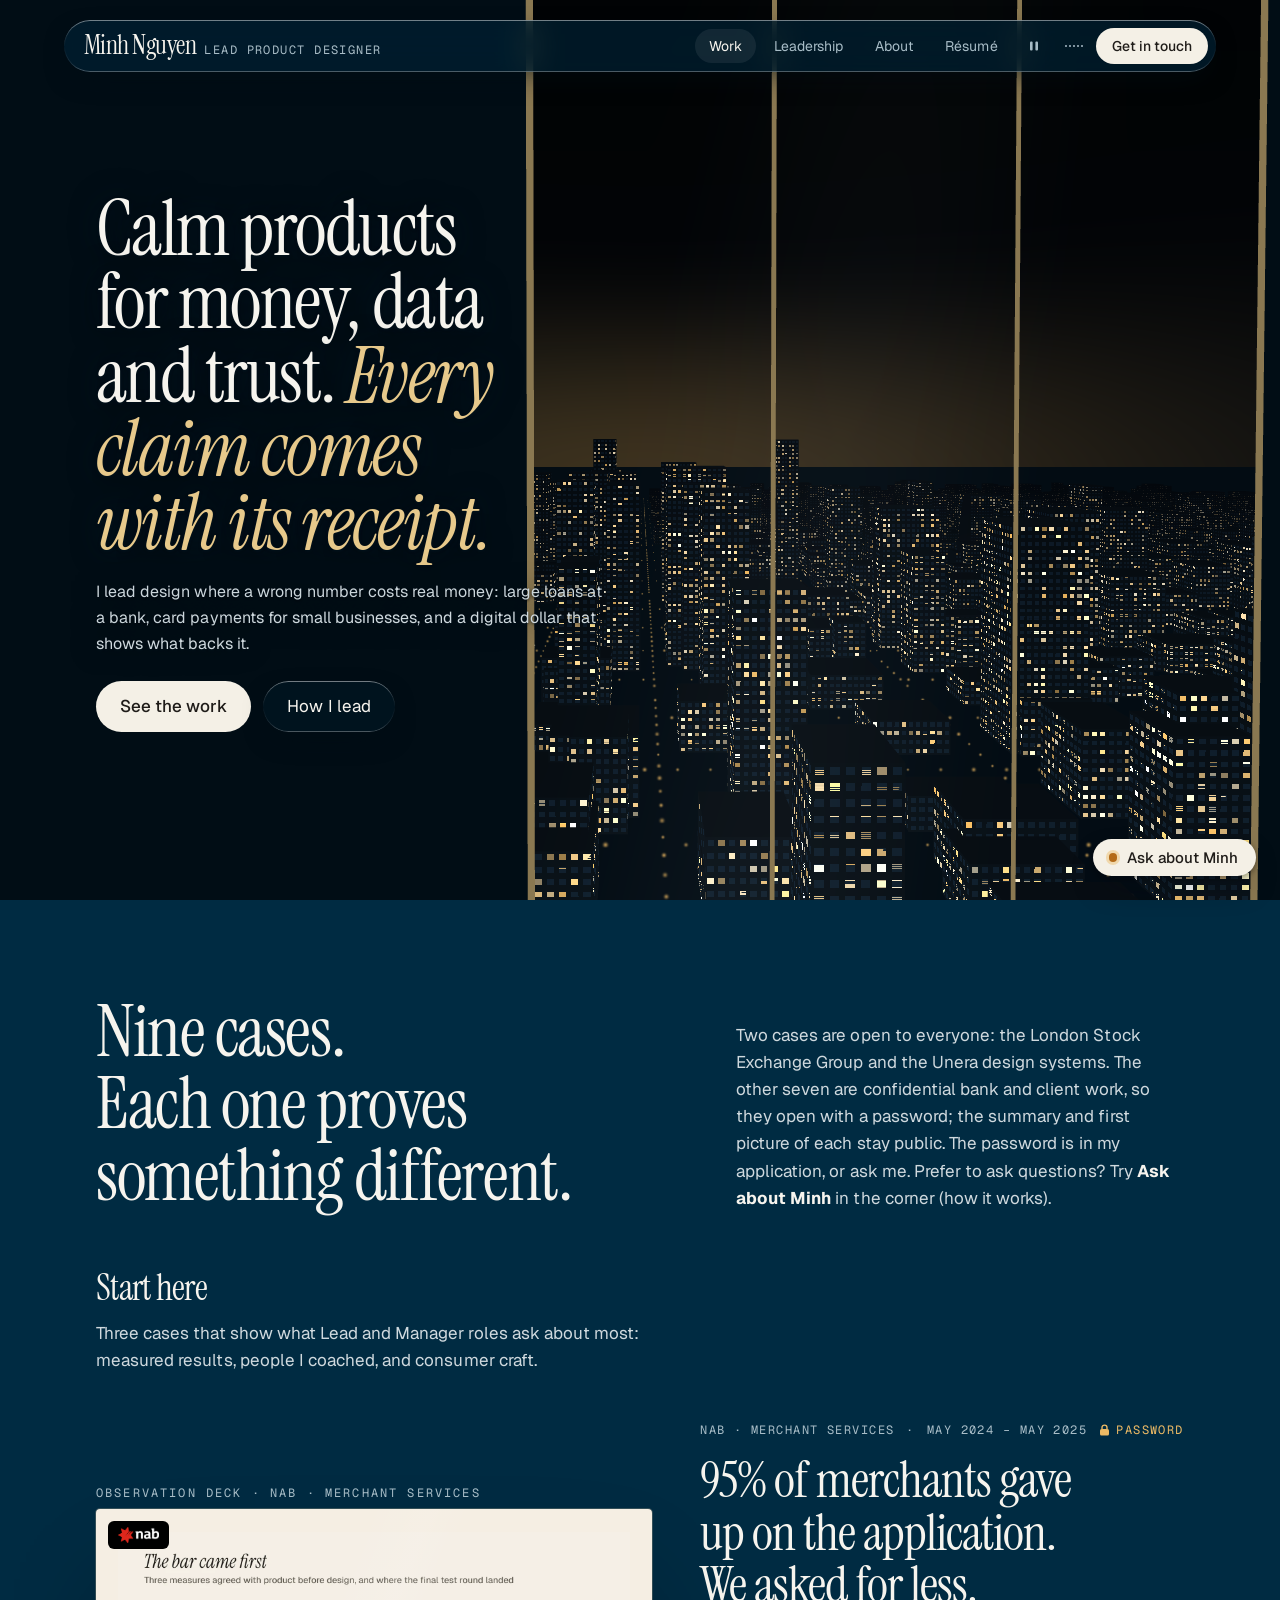
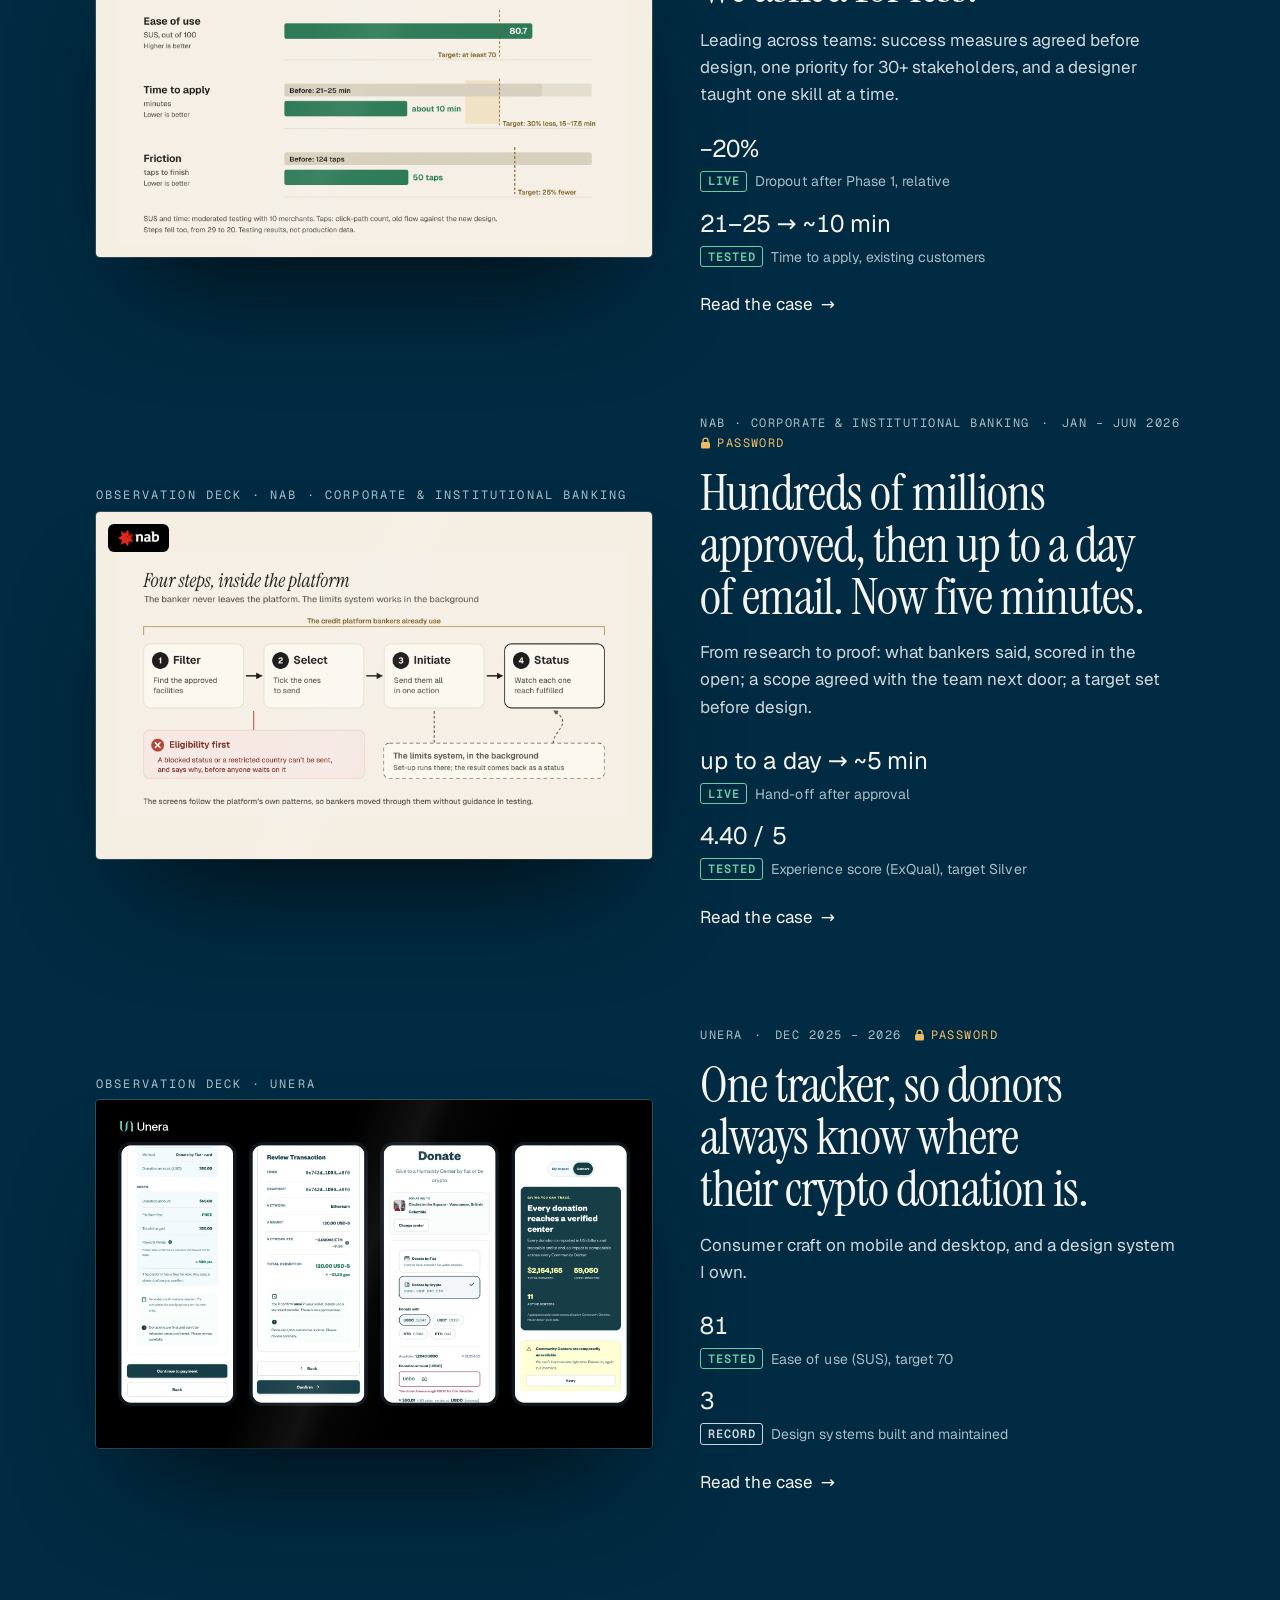
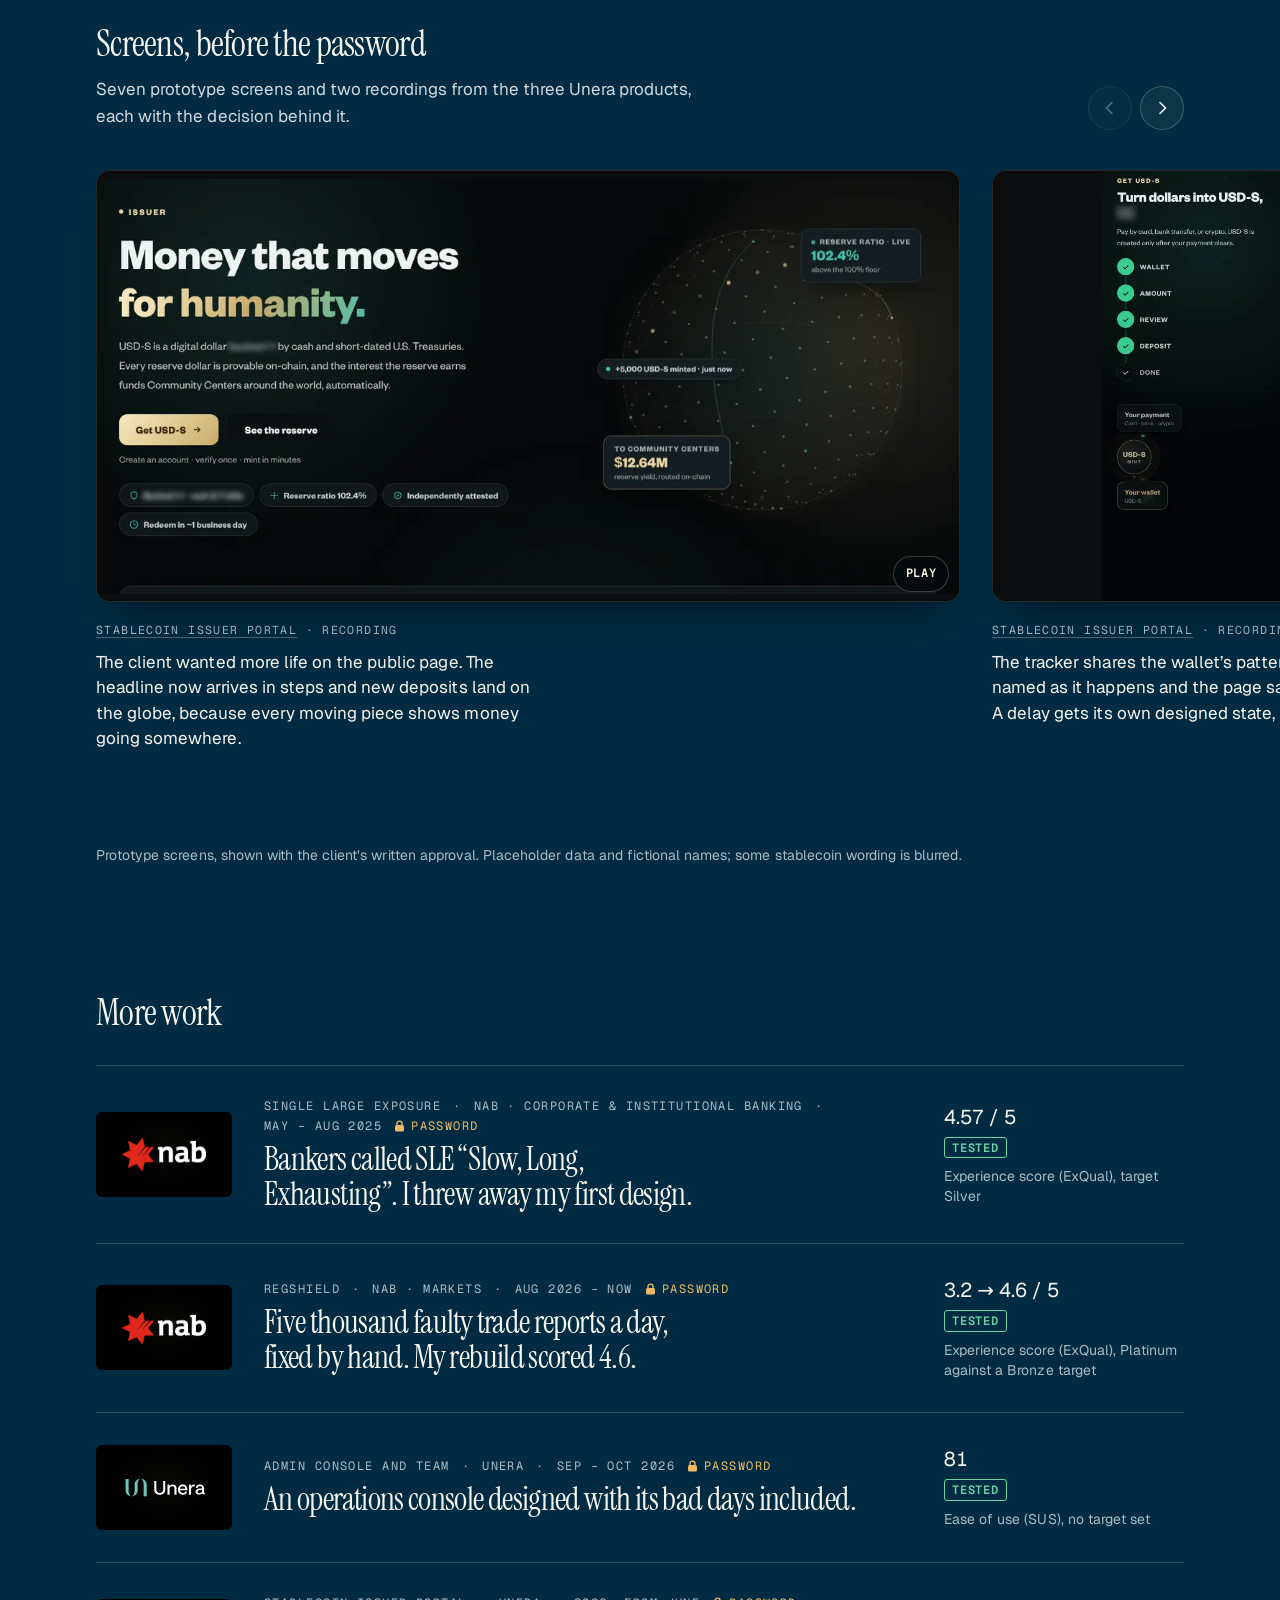
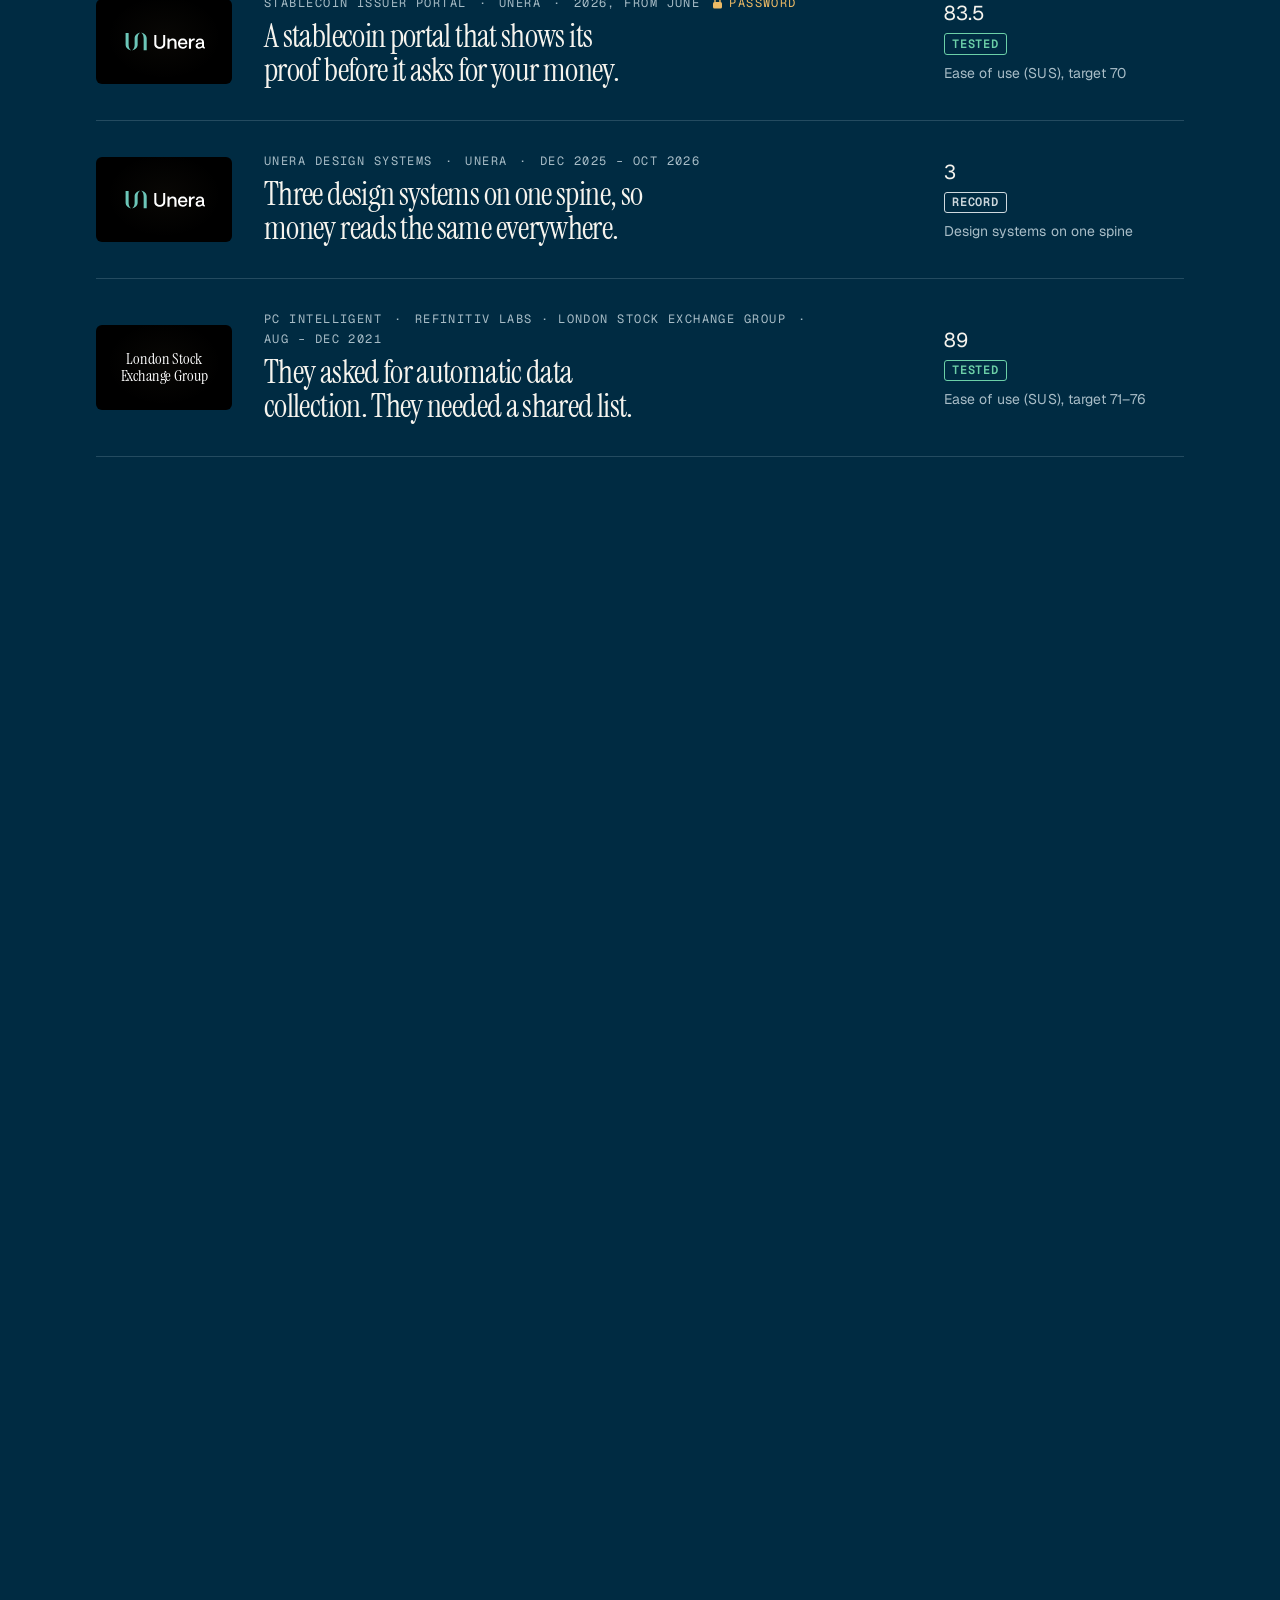
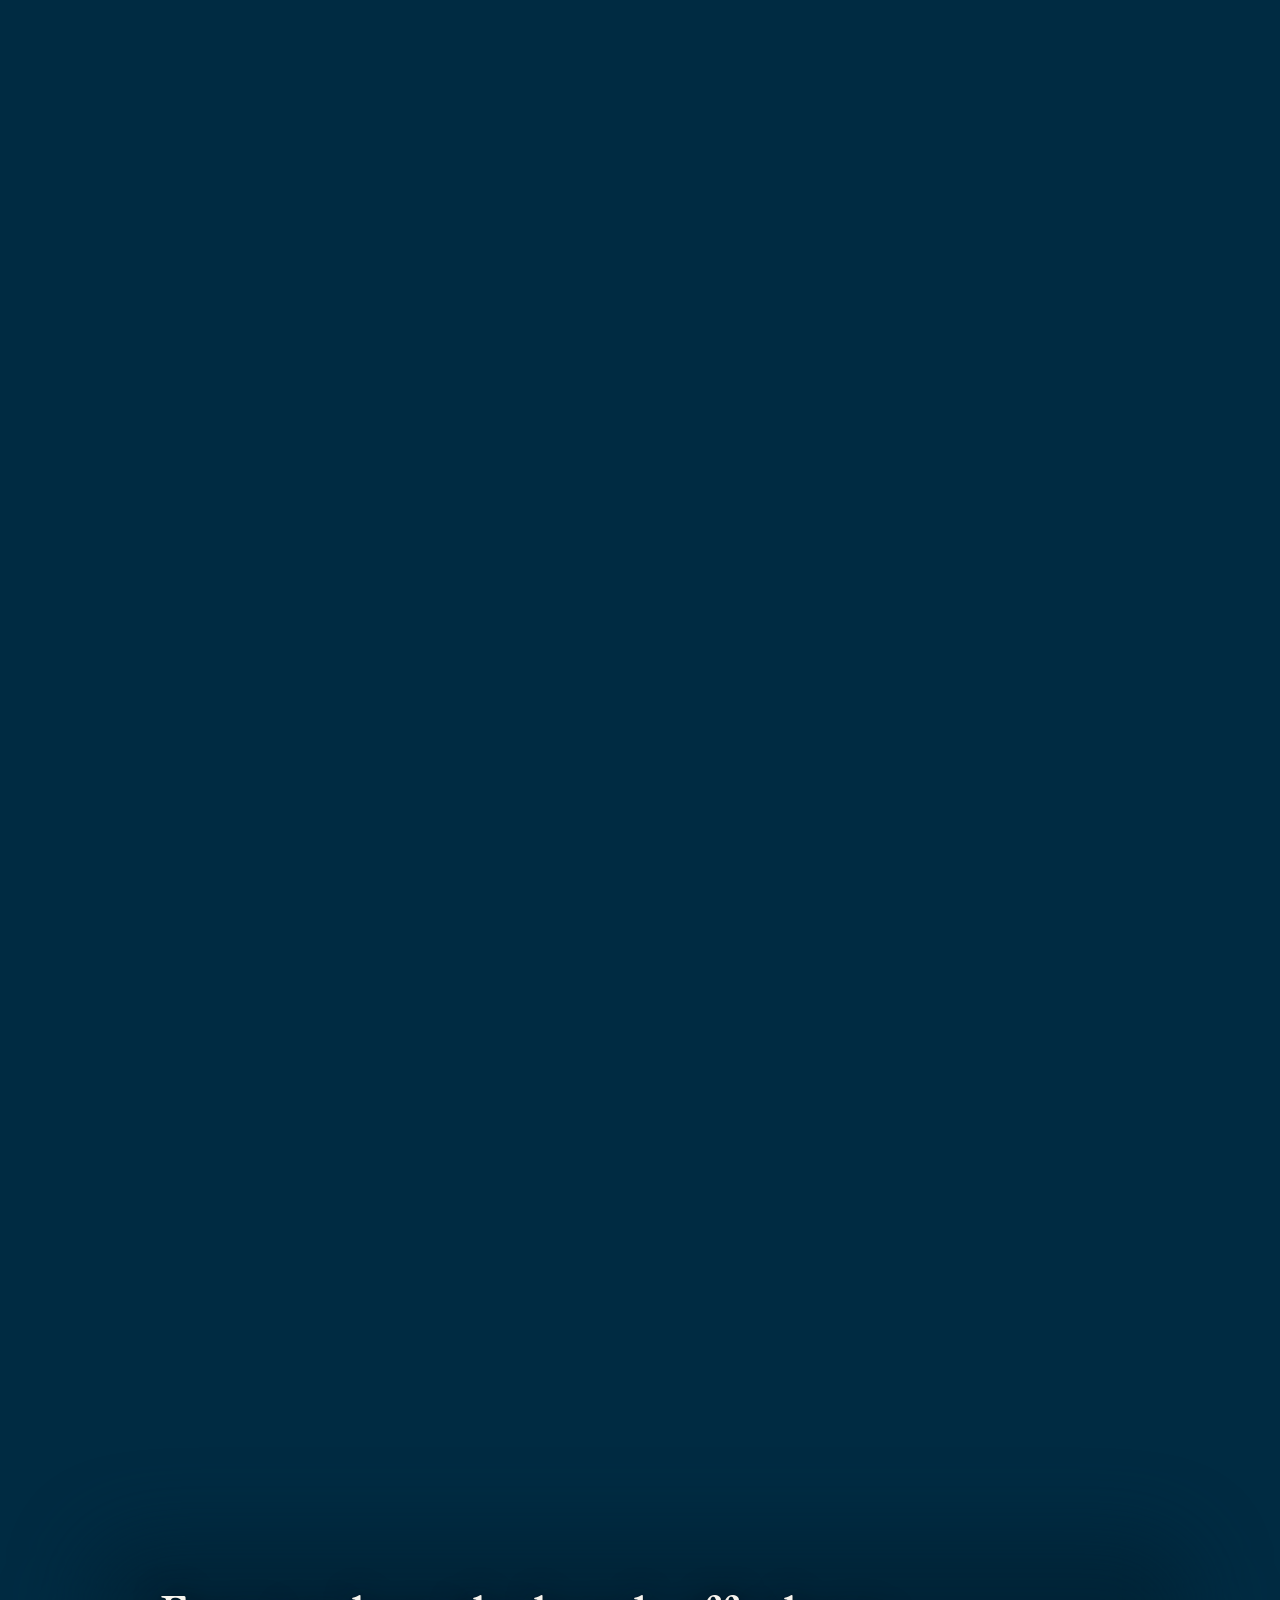
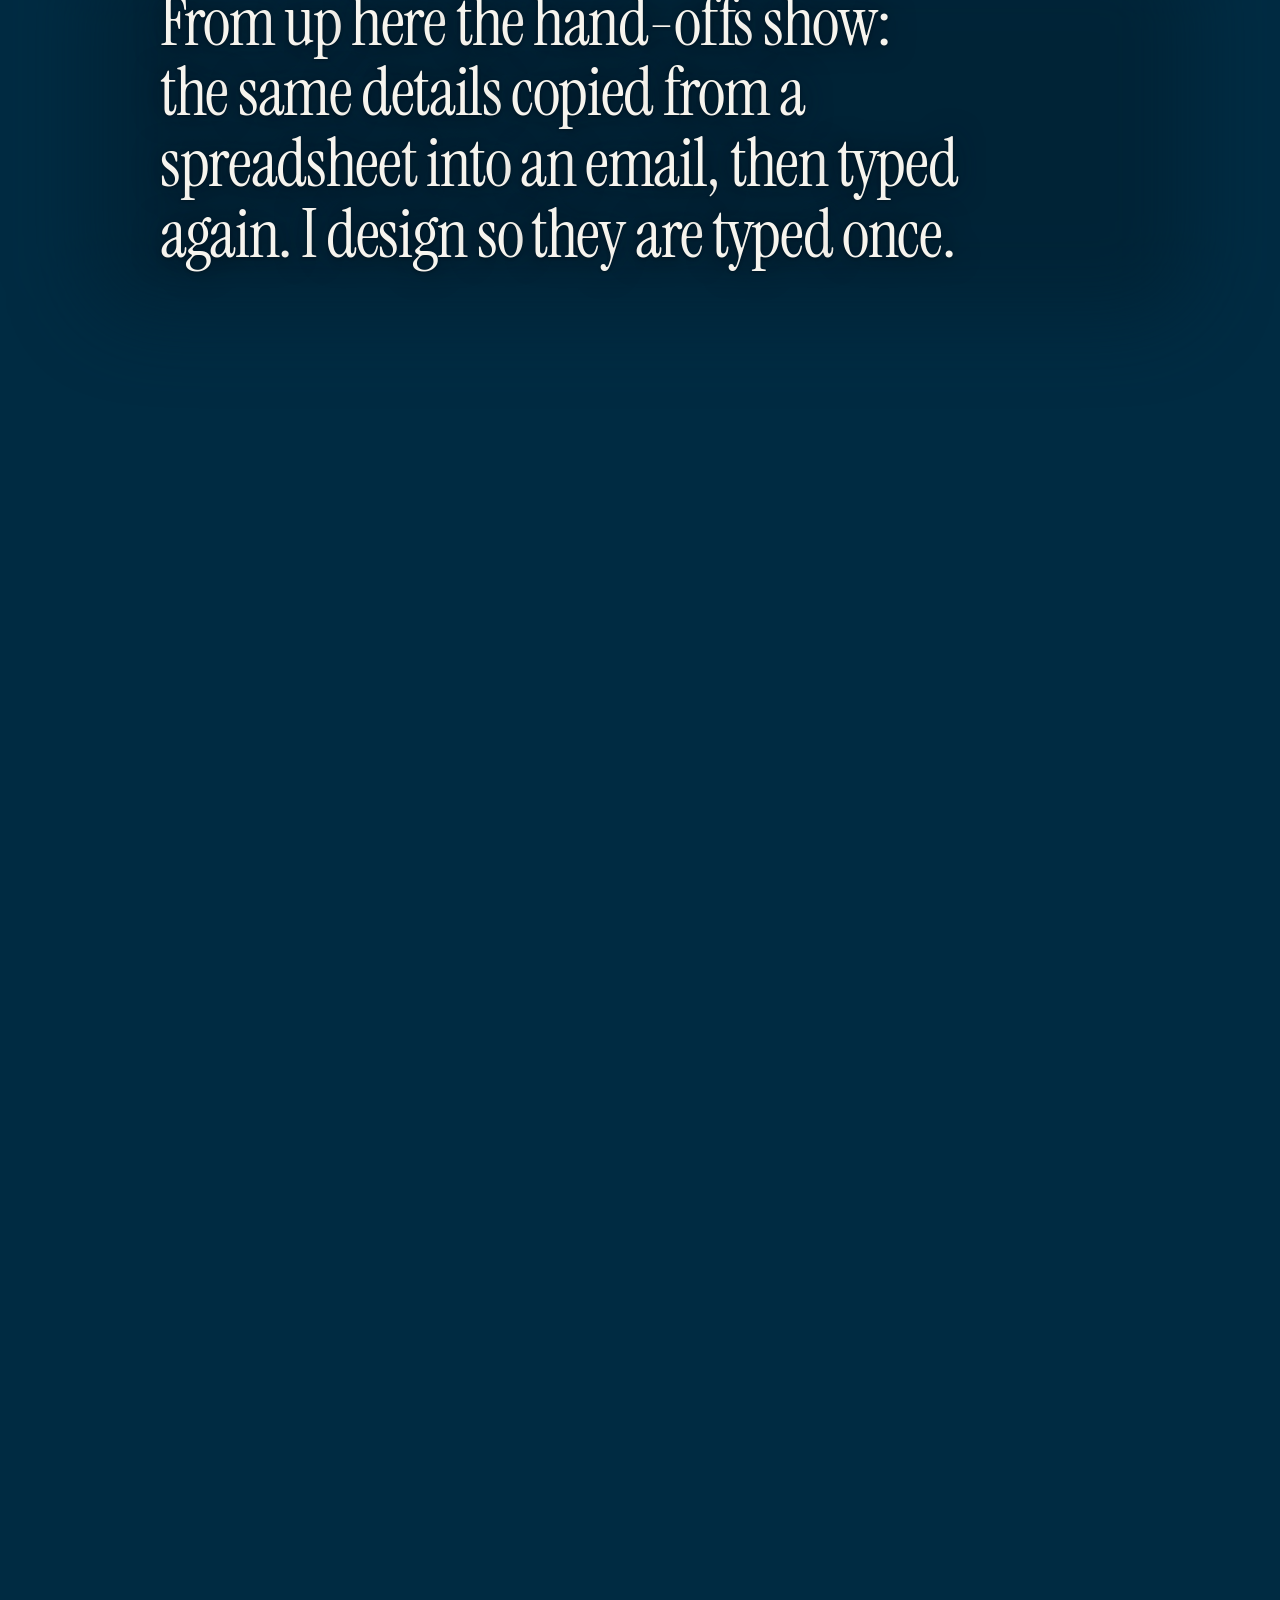
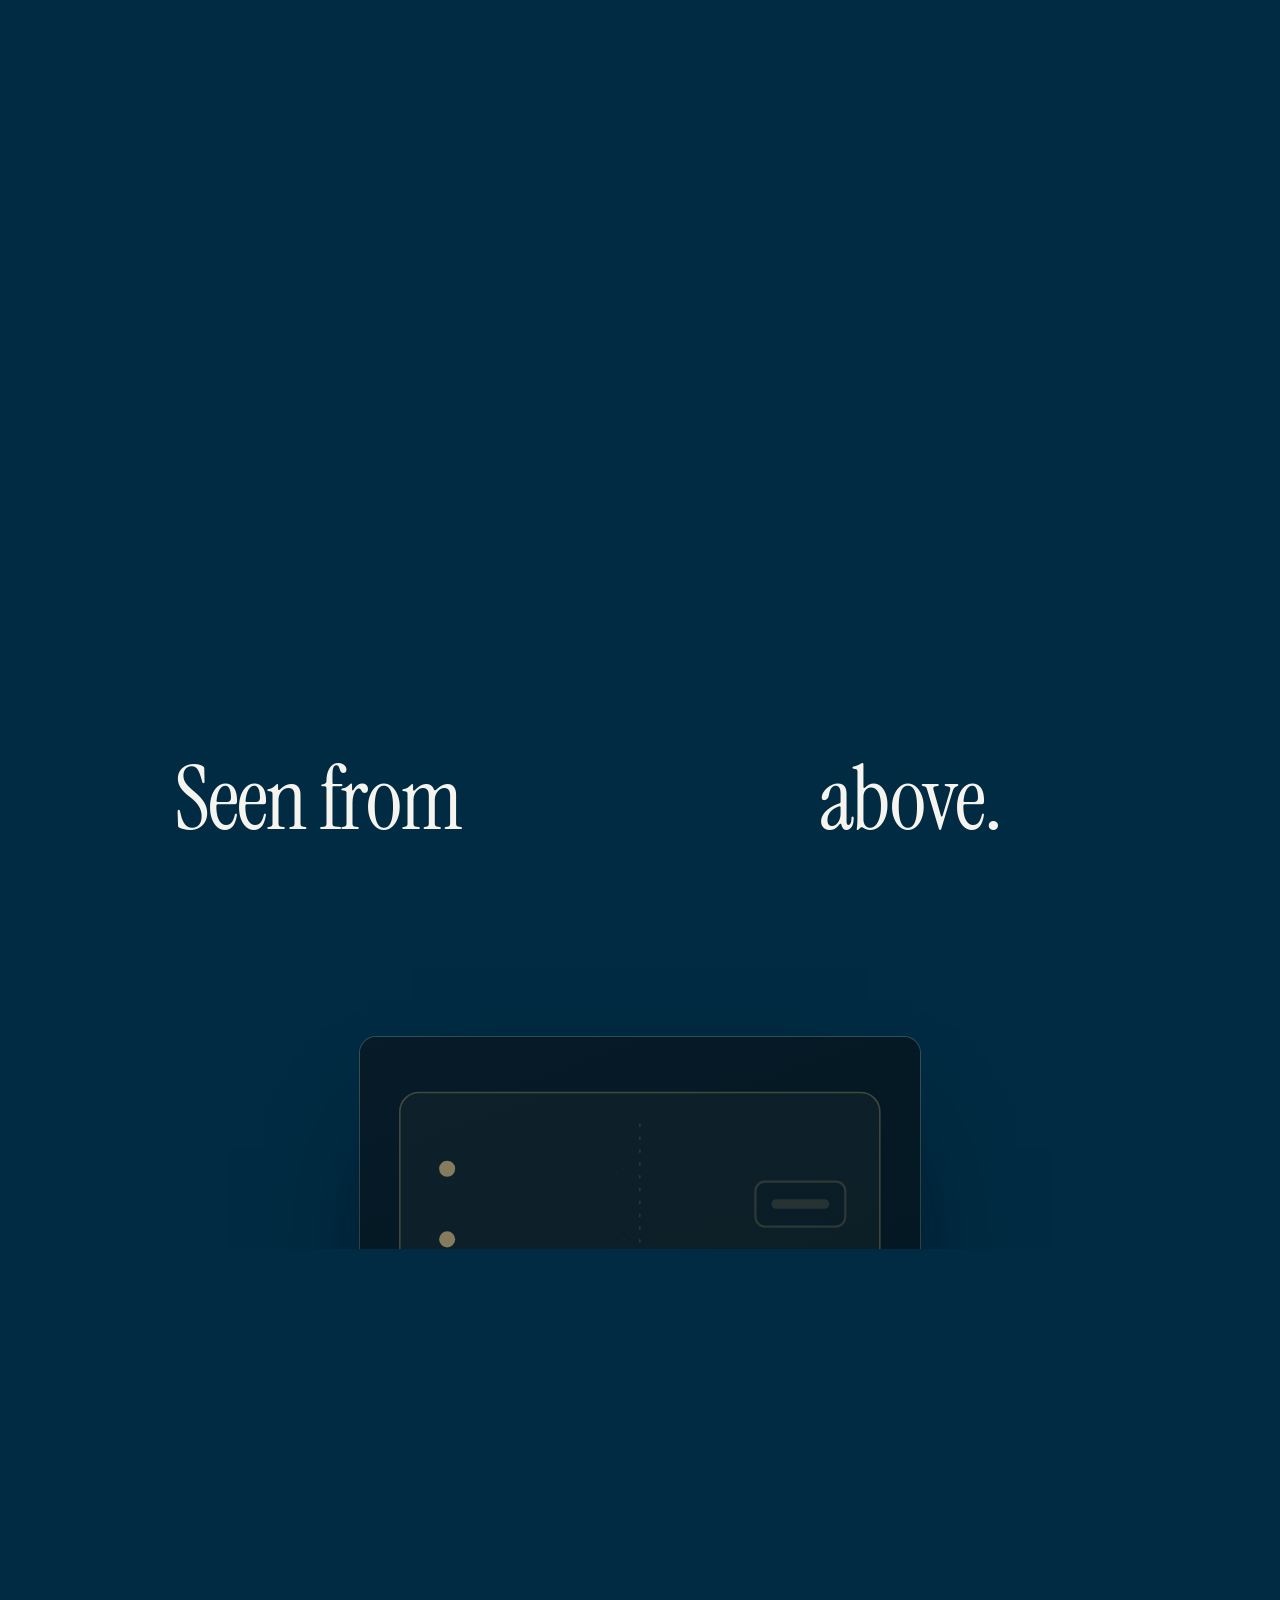
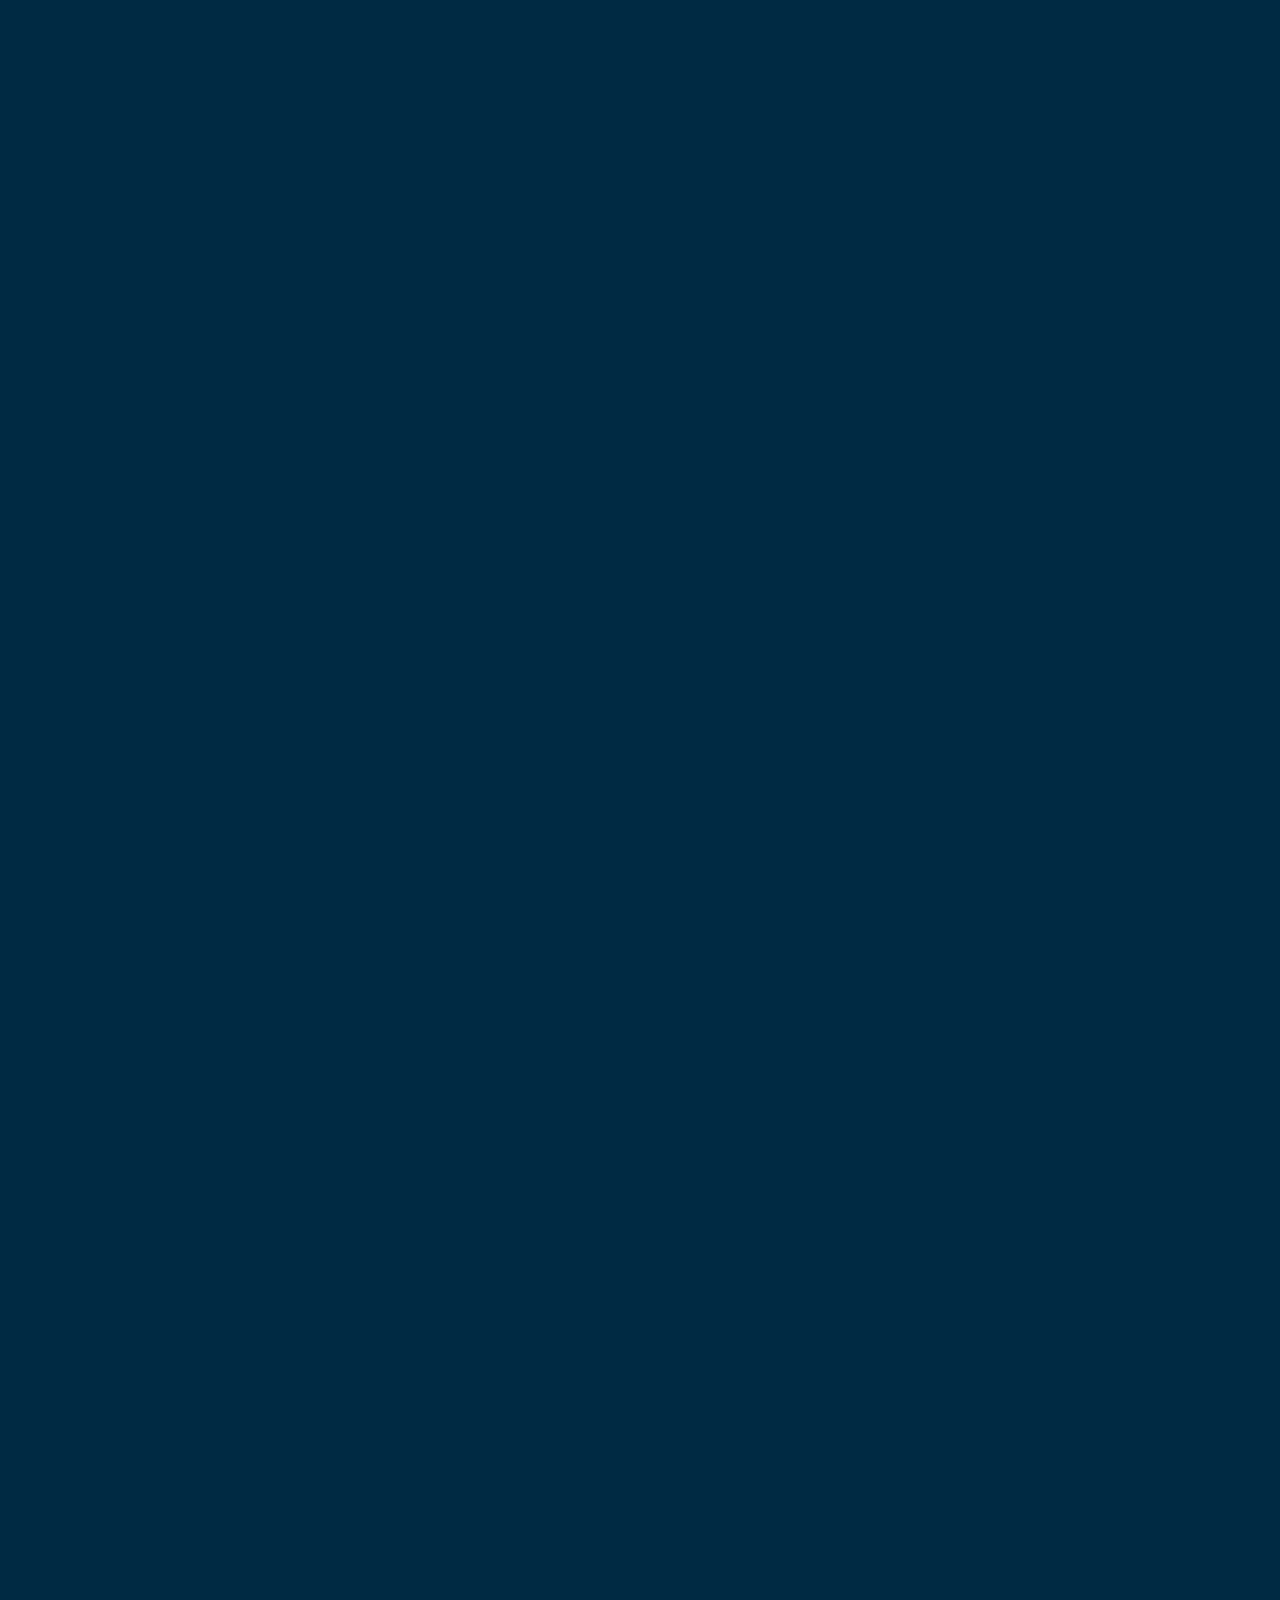
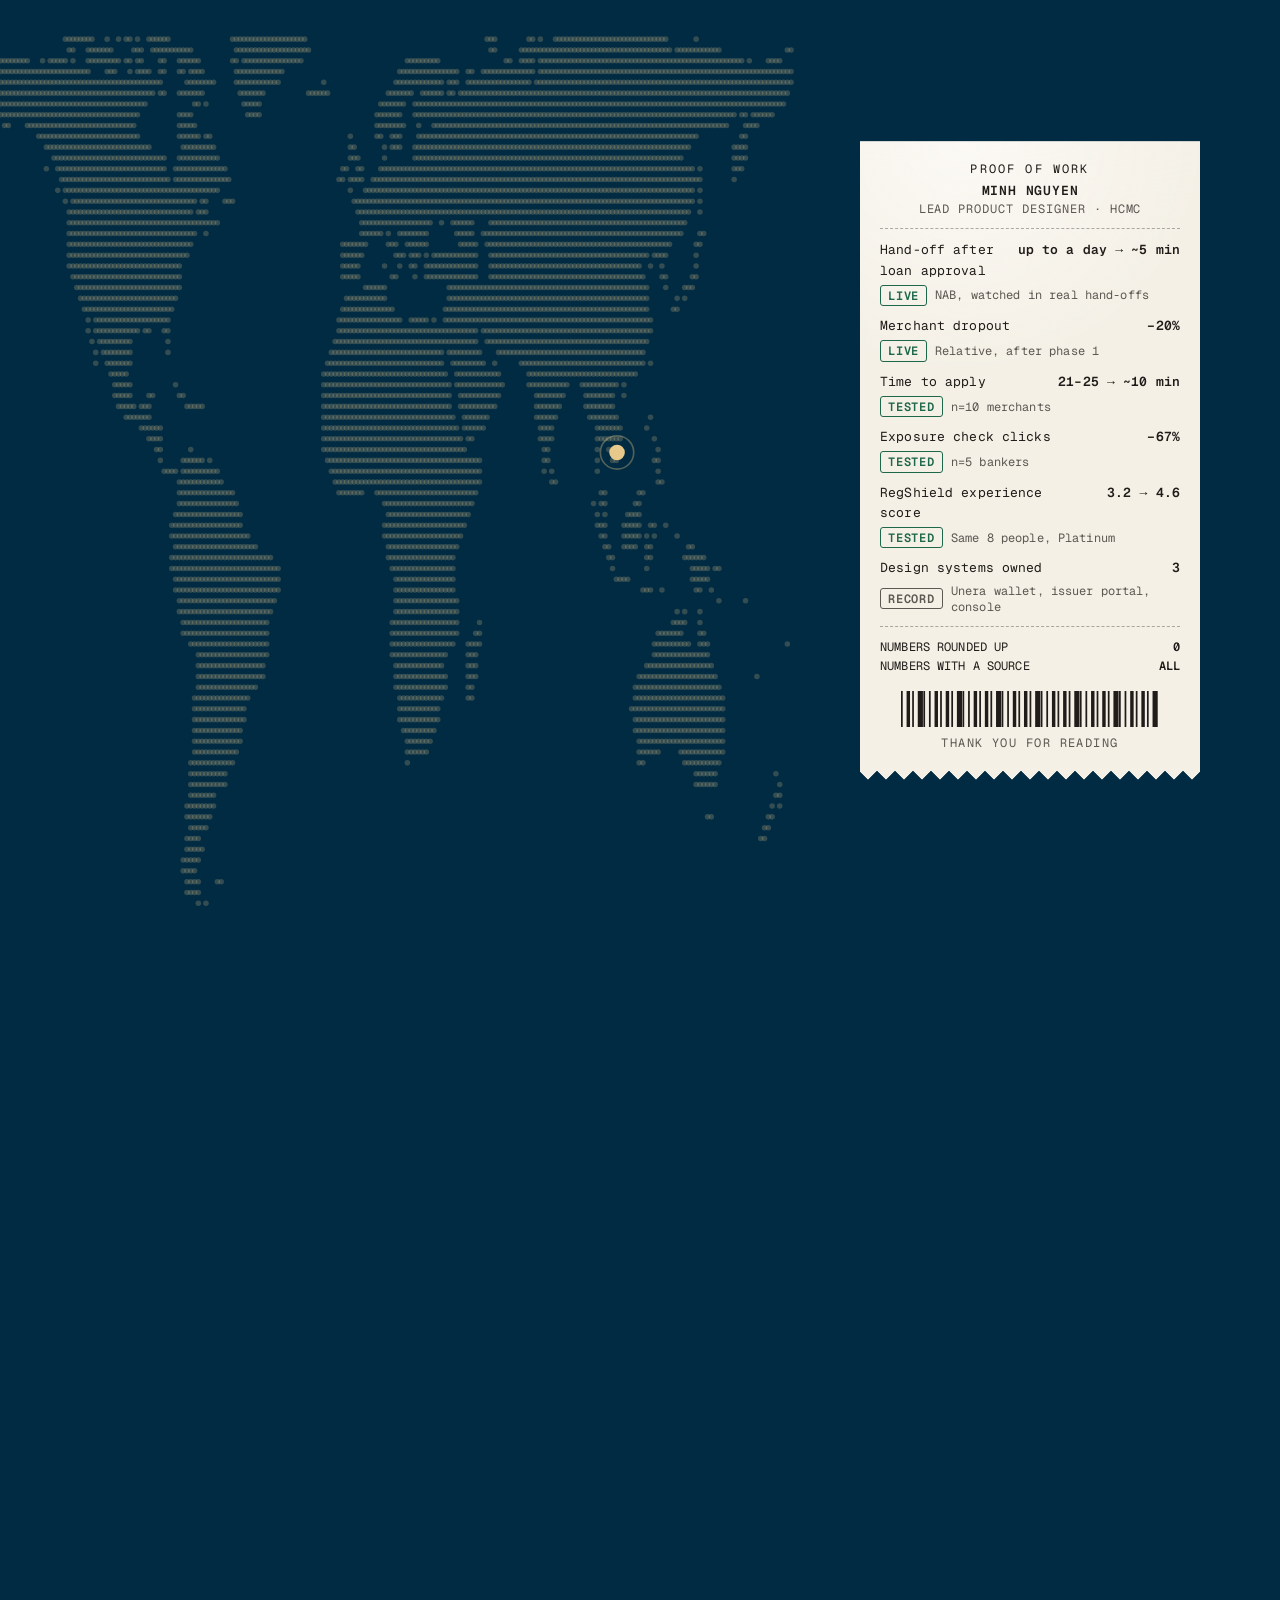
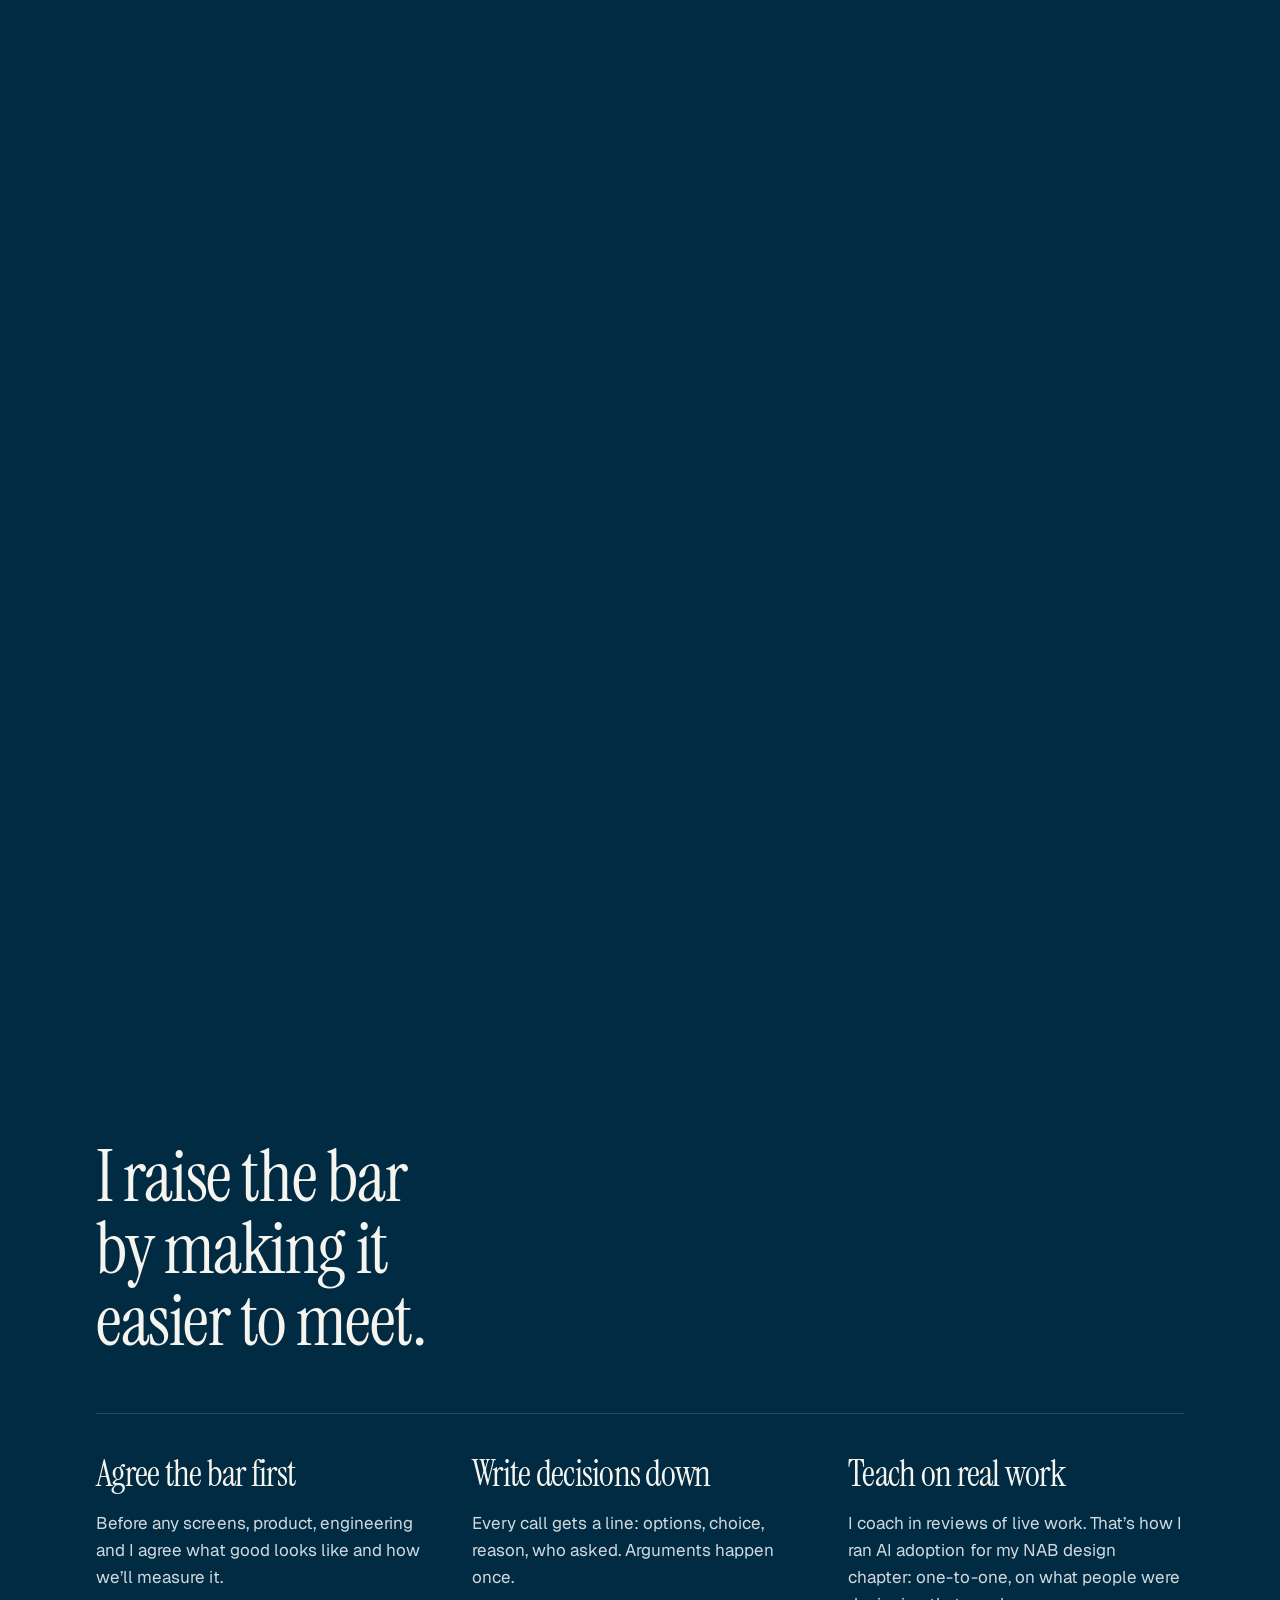
==== commit 2d4a15e7: "Huma case: waiting screens, spec requirements and the QA-first order Explains why each flow started " ====
--- a/index.html
+++ b/index.html
@@ -1 +1 @@
-<!DOCTYPE html><html lang="en"><head><meta charset="utf-8"><meta name="viewport" content="width=device-width, initial-scale=1"><meta http-equiv="Content-Security-Policy" content="default-src 'self'; script-src 'self' 'sha256-1BvDVWLr3QCC20uHhUDi27eDFVJpk1uMQJGIWKUks2I=' 'sha256-UIrFqcaitjA3OKa9mHKajg3N+0Y7tW9+y0o3QmMFeZQ=' 'sha256-0O7iB6zr9x0r6X6eWYITC9V5q+yWCGAoFvcysBGbY9Q='; style-src 'self' 'unsafe-inline'; img-src 'self' data:; font-src 'self'; media-src 'self'; connect-src 'self'; object-src 'none'; base-uri 'self'; form-action 'none'"><meta name="referrer" content="strict-origin-when-cross-origin"><title>Minh Nguyen · Lead Product Designer</title><meta name="description" content="Lead product designer for banking, fintech and trust products: a consumer stablecoin wallet for phone and desktop, credit workflows and merchant onboarding at NAB, and a review tool for regulatory reporting. Every number comes with how it was measured."><meta name="author" content="Minh Nguyen"><meta property="og:title" content="Minh Nguyen · Lead Product Designer"><meta property="og:description" content="Lead product designer for banking, fintech and trust products: a consumer stablecoin wallet for phone and desktop, credit workflows and merchant onboarding at NAB, and a review tool for regulatory reporting. Every number comes with how it was measured."><meta property="og:type" content="website"><meta property="og:image" content="https://minhnguyenrenol.github.io/portfolio-window/og.png"><meta name="theme-color" content="#002a42"><link rel="icon" href="favicon.svg" type="image/svg+xml"><script src="boot.js"></script><link rel="stylesheet" href="./assets/Base.DAIhT--7.css"></head><body class="min-h-dvh"><a class="skip" href="#main">Skip to content</a><style>astro-island,astro-slot,astro-static-slot{display:contents}</style><script>(function(){let e=async e=>{await(await e())()};(self.Astro||(self.Astro={})).load=e,window.dispatchEvent(new Event(`astro:load`))})();</script><script>(function(){function e(t){"@babel/helpers - typeof";return e=typeof Symbol==`function`&&typeof Symbol.iterator==`symbol`?function(e){return typeof e}:function(e){return e&&typeof Symbol==`function`&&e.constructor===Symbol&&e!==Symbol.prototype?`symbol`:typeof e},e(t)}function t(t,n){if(e(t)!=`object`||!t)return t;var r=t[Symbol.toPrimitive];if(r!==void 0){var i=r.call(t,n||`default`);if(e(i)!=`object`)return i;throw TypeError(`@@toPrimitive must return a primitive value.`)}return(n===`string`?String:Number)(t)}function n(n){var r=t(n,`string`);return e(r)==`symbol`?r:r+``}function r(e,t,r){return(t=n(t))in e?Object.defineProperty(e,t,{value:r,enumerable:!0,configurable:!0,writable:!0}):e[t]=r,e}let i=/* @__PURE__ */ new Set([`__proto__`,`constructor`,`prototype`]);{let e={0:e=>a(e),1:e=>n(e),2:e=>new RegExp(e),3:e=>new Date(e),4:e=>new Map(n(e)),5:e=>new Set(n(e)),6:e=>BigInt(e),7:e=>new URL(e),8:e=>new Uint8Array(e),9:e=>new Uint16Array(e),10:e=>new Uint32Array(e),11:e=>1/0*e},t=t=>{let[n,r]=t;return n in e?e[n](r):void 0},n=e=>e.map(t),a=e=>typeof e!=`object`||!e?e:Object.fromEntries(Object.entries(e).map(([e,n])=>[e,t(n)]));class o extends HTMLElement{constructor(...e){super(...e),r(this,`Component`,void 0),r(this,`hydrator`,void 0),r(this,`hydrate`,async()=>{var e;if(!this.hydrator||!this.isConnected)return;let t=(e=this.parentElement)==null?void 0:e.closest(`astro-island[ssr]`);if(t){t.addEventListener(`astro:hydrate`,this.hydrate,{once:!0});return}let n=this.querySelectorAll(`astro-slot`),r={},i=this.querySelectorAll(`template[data-astro-template]`);for(let e of i){let t=e.closest(this.tagName);t!=null&&t.isSameNode(this)&&(r[e.getAttribute(`data-astro-template`)||`default`]=e.innerHTML,e.remove())}for(let e of n){let t=e.closest(this.tagName);t!=null&&t.isSameNode(this)&&(r[e.getAttribute(`name`)||`default`]=e.innerHTML)}let o;try{o=this.hasAttribute(`props`)?a(JSON.parse(this.getAttribute(`props`))):{}}catch(e){let t=this.getAttribute(`component-url`)||`<unknown>`,n=this.getAttribute(`component-export`);throw n&&(t+=` (export ${n})`),console.error(`[hydrate] Error parsing props for component ${t}`,this.getAttribute(`props`),e),e}await this.hydrator(this)(this.Component,o,r,{client:this.getAttribute(`client`)}),this.removeAttribute(`ssr`),this.dispatchEvent(new CustomEvent(`astro:hydrate`))}),r(this,`unmount`,()=>{this.isConnected||this.dispatchEvent(new CustomEvent(`astro:unmount`))})}disconnectedCallback(){document.removeEventListener(`astro:after-swap`,this.unmount),document.addEventListener(`astro:after-swap`,this.unmount,{once:!0})}connectedCallback(){if(!this.hasAttribute(`await-children`)||document.readyState===`interactive`||document.readyState===`complete`)this.childrenConnectedCallback();else{let e=()=>{document.removeEventListener(`DOMContentLoaded`,e),t.disconnect(),this.childrenConnectedCallback()},t=new MutationObserver(()=>{var t;((t=this.lastChild)==null?void 0:t.nodeType)===Node.COMMENT_NODE&&this.lastChild.nodeValue===`astro:end`&&(this.lastChild.remove(),e())});t.observe(this,{childList:!0}),document.addEventListener(`DOMContentLoaded`,e)}}async childrenConnectedCallback(){let e=this.getAttribute(`before-hydration-url`);e&&await import(e),this.start()}getRetryImportUrl(e){let t=new URL(e,document.baseURI);return t.searchParams.set(`astro-retry`,Date.now().toString()),t.toString()}async importWithRetry(e){try{return await import(e)}catch(t){return await new Promise(e=>setTimeout(e,1e3)),import(this.getRetryImportUrl(e))}}handleHydrationError(e){let t=this.getAttribute(`component-url`),n=new CustomEvent(`astro:hydration-error`,{cancelable:!0,bubbles:!0,composed:!0,detail:{error:e,componentUrl:t}});this.dispatchEvent(n)&&console.error(`[astro-island] Error hydrating ${t}`,e)}async start(){let e=JSON.parse(this.getAttribute(`opts`)),t=this.getAttribute(`client`);if(Astro[t]===void 0)window.addEventListener(`astro:${t}`,()=>this.start(),{once:!0});else try{await Astro[t](async()=>{let e=this.getAttribute(`renderer-url`);try{let[t,{default:n}]=await Promise.all([this.importWithRetry(this.getAttribute(`component-url`)),e?this.importWithRetry(e):Promise.resolve({default:()=>()=>{}})]),r=this.getAttribute(`component-export`)||`default`;if(r.includes(`.`)){this.Component=t;for(let e of r.split(`.`)){if(i.has(e)||!this.Component||typeof this.Component!=`object`&&typeof this.Component!=`function`||!Object.hasOwn(this.Component,e))throw Error(`Invalid component export path: ${r}`);this.Component=this.Component[e]}}else{if(i.has(r))throw Error(`Invalid component export path: ${r}`);this.Component=t[r]}return this.hydrator=n,this.hydrate}catch(e){return this.handleHydrationError(e),()=>{}}},e,this)}catch(e){this.handleHydrationError(e)}}attributeChangedCallback(){this.hydrate()}}r(o,`observedAttributes`,[`props`]),customElements.get(`astro-island`)||customElements.define(`astro-island`,o)}})();</script><astro-island uid="2cGtDc" prefix="r17" component-url="./assets/World.DWk5gvzu.js" component-export="default" renderer-url="./assets/client.DKhQzRHo.js" props="{&quot;story&quot;:[0,&quot;A&quot;],&quot;page&quot;:[0,&quot;home&quot;],&quot;piece&quot;:[0]}" ssr client="load" opts="{&quot;name&quot;:&quot;World&quot;,&quot;value&quot;:true}" await-children><canvas class="world-canvas" aria-hidden="true"></canvas><!--astro:end--></astro-island><header class="fixed inset-x-0 top-0 z-50 px-4 pt-4 md:px-8 md:pt-5"><nav aria-label="Main" class="glass header-glass mx-auto max-w-6xl rounded-[26px] md:rounded-full"><div class="flex items-center justify-between gap-4 py-2 pl-5 pr-2"><a href="index.html" class="flex items-baseline gap-2 whitespace-nowrap text-chalk no-underline" aria-label="Minh Nguyen, home"><span class="display text-[1.6rem] leading-none">Minh Nguyen</span><span class="hidden font-mono text-xs uppercase tracking-[0.12em] text-fog lg:inline">Lead Product Designer</span></a><div class="flex items-center gap-1"><ul class="hidden items-center gap-1 md:flex"><li><a href="index.html#work" aria-current="page" class="rounded-full px-3.5 py-2 text-sm no-underline transition-colors hover:text-chalk text-chalk bg-white/[0.07]">Work</a></li><li><a href="leadership.html" class="rounded-full px-3.5 py-2 text-sm no-underline transition-colors hover:text-chalk text-fog">Leadership</a></li><li><a href="about.html" class="rounded-full px-3.5 py-2 text-sm no-underline transition-colors hover:text-chalk text-fog">About</a></li><li><a href="resume.html" class="rounded-full px-3.5 py-2 text-sm no-underline transition-colors hover:text-chalk text-fog">Résumé</a></li></ul><astro-island uid="Z14yjh3" prefix="r18" component-url="./assets/MotionToggle.DZvroh76.js" component-export="default" renderer-url="./assets/client.DKhQzRHo.js" props="{}" ssr client="load" opts="{&quot;name&quot;:&quot;MotionToggle&quot;,&quot;value&quot;:true}" await-children><button type="button" aria-pressed="false" aria-label="Pause motion" title="Pause motion" class="grid h-9 w-9 place-items-center rounded-full text-fog transition-colors hover:text-chalk"><svg width="16" height="16" viewBox="0 0 16 16" aria-hidden="true"><g fill="currentColor"><rect x="4" y="3.5" width="2.6" height="9" rx="1"></rect><rect x="9.4" y="3.5" width="2.6" height="9" rx="1"></rect></g></svg></button><!--astro:end--></astro-island><astro-island uid="Z1srwuE" prefix="r19" component-url="./assets/SoundToggle.DpTjMWbg.js" component-export="default" renderer-url="./assets/client.DKhQzRHo.js" props="{}" ssr client="load" opts="{&quot;name&quot;:&quot;SoundToggle&quot;,&quot;value&quot;:true}" await-children><button type="button" aria-pressed="false" aria-label="Sound" title="Sound off" class="group grid h-9 w-9 place-items-center rounded-full text-fog transition-colors hover:text-chalk"><svg width="20" height="14" viewBox="0 0 20 14" aria-hidden="true"><rect x="1" width="2" rx="1" fill="currentColor" y="6" height="2" class=""></rect><rect x="5" width="2" rx="1" fill="currentColor" y="6" height="2" class=""></rect><rect x="9" width="2" rx="1" fill="currentColor" y="6" height="2" class=""></rect><rect x="13" width="2" rx="1" fill="currentColor" y="6" height="2" class=""></rect><rect x="17" width="2" rx="1" fill="currentColor" y="6" height="2" class=""></rect></svg></button><!--astro:end--></astro-island><a href="mailto:xpland.nguyen@gmail.com" class="whitespace-nowrap rounded-full bg-paper px-4 py-2 text-sm font-medium text-ink no-underline transition-transform hover:scale-[1.03]">Get in touch</a></div></div><ul class="flex justify-center gap-1 border-t border-white/10 px-2 py-1.5 md:hidden" aria-label="Sections"><li><a href="index.html#work" aria-current="page" class="block rounded-full px-3 py-1.5 text-[0.8125rem] no-underline bg-white/[0.08] text-chalk">Work</a></li><li><a href="leadership.html" class="block rounded-full px-3 py-1.5 text-[0.8125rem] no-underline text-fog">Leadership</a></li><li><a href="about.html" class="block rounded-full px-3 py-1.5 text-[0.8125rem] no-underline text-fog">About</a></li><li><a href="resume.html" class="block rounded-full px-3 py-1.5 text-[0.8125rem] no-underline text-fog">Résumé</a></li></ul></nav></header><main id="main" tabindex="-1"><astro-island uid="Z92lap" prefix="r12" component-url="./assets/HomeHero.C72Pa-oj.js" component-export="default" renderer-url="./assets/client.DKhQzRHo.js" props="{&quot;story&quot;:[0,{&quot;hero1&quot;:[0,&quot;Calm products for money, data and trust.&quot;],&quot;hero2&quot;:[0,&quot;Every claim comes with its receipt.&quot;],&quot;mapLine&quot;:[0,&quot;Designed from Ho Chi Minh City. Shipped for teams in Singapore, Sydney, Melbourne, London and Vancouver.&quot;],&quot;workTitle&quot;:[0,&quot;Nine cases. Each one proves something different.&quot;],&quot;habitsTitle&quot;:[0,&quot;I raise the bar by making it easier to meet.&quot;],&quot;close1&quot;:[0,&quot;Hiring a lead for something people have to trust?&quot;],&quot;close2&quot;:[0,&quot;Every claim comes with its receipt.&quot;],&quot;caseLabel&quot;:[0,&quot;The full case&quot;],&quot;nextLabel&quot;:[0,&quot;Next&quot;],&quot;id&quot;:[0,&quot;A&quot;],&quot;name&quot;:[0,&quot;The observation deck&quot;],&quot;shape&quot;:[0,&quot;pane&quot;],&quot;backdrop&quot;:[0,&quot;deck&quot;],&quot;heroEyebrow&quot;:[0,&quot;Minh Nguyen · Lead Product Designer&quot;],&quot;heroSub&quot;:[0,&quot;I lead design where a wrong number costs real money: large loans at a bank, card payments for small businesses, and a digital dollar that shows what backs it.&quot;],&quot;reveal&quot;:[0,&quot;From up here the hand-offs show: the same details copied from a spreadsheet into an email, then typed again. I design so they are typed once.&quot;],&quot;split&quot;:[1,[[0,&quot;Seen from&quot;],[0,&quot;above.&quot;]]],&quot;objectCaption&quot;:[0,&quot;One hand-off that ran through a spreadsheet, email and the bank’s credit platform, mapped before I drew a screen. Now the platform does its own checks in the background, and when a request fails the screen says why.&quot;],&quot;caseHeroHint&quot;:[0,&quot;Behind glass&quot;],&quot;frameLabel&quot;:[0,&quot;OBSERVATION DECK&quot;]}],&quot;heroImage&quot;:[0]}" ssr client="load" opts="{&quot;name&quot;:&quot;HomeHero&quot;,&quot;value&quot;:true}" await-children><section data-stage="true" data-t0="0" data-t1="0.05" class="relative bg-night h-[100dvh]"><div class="absolute inset-0 overflow-hidden"><div class="absolute inset-0 will-change-transform" style="transform:scale(1.16)"><div class="absolute inset-0 overflow-hidden " aria-hidden="true"><canvas class="absolute inset-0 h-full w-full"></canvas><div class="grain absolute inset-0"></div></div></div><div aria-hidden="true" class="aperture-hole pointer-events-none absolute -translate-x-1/2 -translate-y-1/2 will-change-[width,height]" style="border-radius:1.5vmin;box-shadow:0 0 0 300vmax hsl(201 100% 6%);width:34vmin;height:49.3vmin"><div class="aperture-edge absolute inset-0" style="border-radius:1.5vmin;opacity:1"></div></div><div class="absolute inset-0 overflow-y-auto" style="opacity:1;transform:none"><div class="hero-copy mx-auto flex min-h-full max-w-6xl flex-col justify-end px-5 pb-20 pt-28 md:justify-center md:px-8 md:pb-24"><p class="hero-eyebrow on-scene hidden font-mono text-xs uppercase tracking-[0.16em] text-fog md:block">Minh Nguyen · Lead Product Designer</p><h1 class="display on-scene mt-4 max-w-[14ch] text-[2.75rem] leading-[0.95] sm:text-[4.6rem] md:mt-6 lg:text-[6rem]">Calm products for money, data and trust.<!-- --> <em class="text-champagne">Every claim comes with its receipt.</em></h1><p class="hero-sub on-scene mt-5 max-w-[36rem] text-base leading-relaxed text-mist md:mt-8 md:text-lg">I lead design where a wrong number costs real money: large loans at a bank, card payments for small businesses, and a digital dollar that shows what backs it.</p><div class="hero-cta mt-7 flex flex-wrap items-center gap-3 md:mt-10"><a href="#work" class="rounded-full bg-paper px-6 py-3 font-medium text-ink no-underline transition-transform hover:scale-[1.03]">See the work</a><a href="leadership.html" class="glass rounded-full px-6 py-3 text-chalk no-underline transition-transform hover:scale-[1.03]">How I lead</a></div></div></div></div></section><!--astro:end--></astro-island><section id="work" class="scroll-mt-24 pt-16 md:pt-24"><div class="mx-auto max-w-6xl px-5 md:px-8"><div class="grid gap-6 md:grid-cols-[1fr_auto] md:items-end"><h2 class="display max-w-[16ch] text-5xl md:text-7xl">Nine cases. Each one proves something different.</h2><p class="max-w-[28rem] text-mist">Two cases are open to everyone: the London Stock Exchange Group and the Unera design systems. The other seven are confidential bank and client work, so they open with a password; the summary and first picture of each stay public. The password is in my application, or ask me. Prefer to ask questions? Try <strong class="text-chalk">Ask about Minh</strong> in the corner (<a href="about.html#chat">how it works</a>).</p></div><h3 class="display mt-14 text-3xl md:text-4xl">Start here</h3><p class="mt-3 max-w-[52ch] text-mist">Three cases that show what Lead and Manager roles ask about most: measured results, people I coached, and consumer craft.</p><ol class="mt-12 grid gap-20 md:gap-24" aria-label="Start here"><li><a href="merchant-onboarding.html" class="case-card group grid gap-8 no-underline md:grid-cols-[1.15fr_1fr] md:items-center md:gap-12"><div class="frame frame-pane  case-thumb"><div class="frame-glass"><div class="cover-tile"><img src="img/merchant/d-bar.webp" alt="" width="1600" height="980" loading="lazy" decoding="async" class="cover-tile-img"><span class="cover-brand"><img src="img/logos/nab-white.webp" alt="NAB logo" class="cover-brand-mark"></span></div></div><span class="frame-reflection" aria-hidden="true"></span><span class="frame-label" aria-hidden="true">OBSERVATION DECK · NAB · Merchant Services</span></div><div><div class="flex flex-wrap items-center gap-x-3 gap-y-1 font-mono text-xs uppercase tracking-[0.12em] text-fog"><span>NAB · Merchant Services</span><span>·</span><span>May 2024 – May 2025</span><span class="inline-flex items-center gap-1.5 text-est"><svg width="11" height="12" viewBox="0 0 11 12" aria-hidden="true"><rect x="1" y="5" width="9" height="6.5" rx="1.5" fill="currentColor"></rect><path d="M3 5V3.6a2.5 2.5 0 0 1 5 0V5" stroke="currentColor" fill="none" stroke-width="1.4"></path></svg>Password</span></div><h4 class="display mt-4 text-4xl leading-[1.02] transition-colors group-hover:text-white md:text-[3.2rem]">95% of merchants gave up on the application. We asked for less.</h4><p class="mt-4 text-mist">Leading across teams: success measures agreed before design, one priority for 30+ stakeholders, and a designer taught one skill at a time.</p><ul class="mt-6 flex flex-wrap gap-x-10 gap-y-4"><li><div class="tabular text-2xl text-chalk">−20%</div><div class="mt-1.5 flex flex-wrap items-center gap-2 text-sm text-fog"><span class="stamp" data-k="live" title="Measured in production. A relative fall, not percentage points; analytics after Phase 1">Live</span> Dropout after Phase 1, relative</div></li><li><div class="tabular text-2xl text-chalk">21–25 → ~10 min</div><div class="mt-1.5 flex flex-wrap items-center gap-2 text-sm text-fog"><span class="stamp" data-k="tested" title="Measured in usability testing, with sample size. n=10, moderated sessions">Tested</span> Time to apply, existing customers</div></li></ul><span class="mt-6 inline-flex items-center gap-2 text-chalk">Read the case <span aria-hidden="true" class="transition-transform group-hover:translate-x-1">→</span></span></div></a></li><li><a href="credit-workflows.html" class="case-card group grid gap-8 no-underline md:grid-cols-[1.15fr_1fr] md:items-center md:gap-12"><div class="frame frame-pane  case-thumb"><div class="frame-glass"><div class="cover-tile"><img src="img/stp/d-flow.webp" alt="" width="1600" height="840" loading="lazy" decoding="async" class="cover-tile-img"><span class="cover-brand"><img src="img/logos/nab-white.webp" alt="NAB logo" class="cover-brand-mark"></span></div></div><span class="frame-reflection" aria-hidden="true"></span><span class="frame-label" aria-hidden="true">OBSERVATION DECK · NAB · Corporate &amp; Institutional Banking</span></div><div><div class="flex flex-wrap items-center gap-x-3 gap-y-1 font-mono text-xs uppercase tracking-[0.12em] text-fog"><span>NAB · Corporate &amp; Institutional Banking</span><span>·</span><span>Jan – Jun 2026</span><span class="inline-flex items-center gap-1.5 text-est"><svg width="11" height="12" viewBox="0 0 11 12" aria-hidden="true"><rect x="1" y="5" width="9" height="6.5" rx="1.5" fill="currentColor"></rect><path d="M3 5V3.6a2.5 2.5 0 0 1 5 0V5" stroke="currentColor" fill="none" stroke-width="1.4"></path></svg>Password</span></div><h4 class="display mt-4 text-4xl leading-[1.02] transition-colors group-hover:text-white md:text-[3.2rem]">Hundreds of millions approved, then up to a day of email. Now five minutes.</h4><p class="mt-4 text-mist">From research to proof: what bankers said, scored in the open; a scope agreed with the team next door; a target set before design.</p><ul class="mt-6 flex flex-wrap gap-x-10 gap-y-4"><li><div class="tabular text-2xl text-chalk">up to a day → ~5 min</div><div class="mt-1.5 flex flex-wrap items-center gap-2 text-sm text-fog"><span class="stamp" data-k="live" title="Measured in production. Watched in real hand-offs after release; bankers confirmed it later">Live</span> Hand-off after approval</div></li><li><div class="tabular text-2xl text-chalk">4.40 / 5</div><div class="mt-1.5 flex flex-wrap items-center gap-2 text-sm text-fog"><span class="stamp" data-k="tested" title="Measured in usability testing, with sample size. 8 people on the prototype, Gold band">Tested</span> Experience score (ExQual), target Silver</div></li></ul><span class="mt-6 inline-flex items-center gap-2 text-chalk">Read the case <span aria-hidden="true" class="transition-transform group-hover:translate-x-1">→</span></span></div></a></li><li><a href="unera-huma.html" class="case-card group grid gap-8 no-underline md:grid-cols-[1.15fr_1fr] md:items-center md:gap-12"><div class="frame frame-pane  case-thumb"><div class="frame-glass"><div class="cover-tile cover-tile-dark"><img src="img/unera/huma-phones.webp" alt="" width="1788" height="924" loading="lazy" decoding="async" class="cover-tile-img"><span class="cover-brand"><img src="img/logos/unera-white.svg" alt="Unera logo" class="cover-brand-mark"></span></div></div><span class="frame-reflection" aria-hidden="true"></span><span class="frame-label" aria-hidden="true">OBSERVATION DECK · Unera</span></div><div><div class="flex flex-wrap items-center gap-x-3 gap-y-1 font-mono text-xs uppercase tracking-[0.12em] text-fog"><span>Unera</span><span>·</span><span>Dec 2025 – 2026</span><span class="inline-flex items-center gap-1.5 text-est"><svg width="11" height="12" viewBox="0 0 11 12" aria-hidden="true"><rect x="1" y="5" width="9" height="6.5" rx="1.5" fill="currentColor"></rect><path d="M3 5V3.6a2.5 2.5 0 0 1 5 0V5" stroke="currentColor" fill="none" stroke-width="1.4"></path></svg>Password</span></div><h4 class="display mt-4 text-4xl leading-[1.02] transition-colors group-hover:text-white md:text-[3.2rem]">One tracker, so donors always know where their crypto donation is.</h4><p class="mt-4 text-mist">Consumer craft on mobile and desktop, and a design system I own.</p><ul class="mt-6 flex flex-wrap gap-x-10 gap-y-4"><li><div class="tabular text-2xl text-chalk">81</div><div class="mt-1.5 flex flex-wrap items-center gap-2 text-sm text-fog"><span class="stamp" data-k="tested" title="Measured in usability testing, with sample size. n=6, prototype, end of design">Tested</span> Ease of use (SUS), target 70</div></li><li><div class="tabular text-2xl text-chalk">3</div><div class="mt-1.5 flex flex-wrap items-center gap-2 text-sm text-fog"><span class="stamp" data-k="record" title="A count of real artefacts. Huma, the issuer portal and the operator console, on one spine">Record</span> Design systems built and maintained</div></li></ul><span class="mt-6 inline-flex items-center gap-2 text-chalk">Read the case <span aria-hidden="true" class="transition-transform group-hover:translate-x-1">→</span></span></div></a></li></ol></div><div class="mx-auto mt-32 max-w-6xl px-5 md:px-8"><div class="flex flex-wrap items-end justify-between gap-6"><div><h3 id="screens" class="display text-3xl md:text-4xl">Screens, before the password</h3><p class="mt-3 max-w-[56ch] text-mist">Seven prototype screens and two recordings from the three Unera products, each with the decision behind it.</p></div><div class="strip-nav flex gap-2" data-strip-nav="screens-strip"><button type="button" class="strip-btn" data-strip-prev aria-label="Previous screens" aria-controls="screens-strip"><svg width="18" height="18" viewBox="0 0 18 18" aria-hidden="true"><path d="M11 3.5 5.5 9l5.5 5.5" fill="none" stroke="currentColor" stroke-width="1.6" stroke-linecap="round" stroke-linejoin="round"></path></svg></button><button type="button" class="strip-btn" data-strip-next aria-label="Next screens" aria-controls="screens-strip"><svg width="18" height="18" viewBox="0 0 18 18" aria-hidden="true"><path d="M7 3.5 12.5 9 7 14.5" fill="none" stroke="currentColor" stroke-width="1.6" stroke-linecap="round" stroke-linejoin="round"></path></svg></button></div></div></div><ul id="screens-strip" class="shot-strip mt-10" tabindex="0" aria-labelledby="screens" data-strip><li class="shot" style="--ar:2"><figure><div class="vid shot-frame shot-vid"><video data-loop muted loop playsinline preload="none" poster="anim/issuer-hero.webp" width="1200" height="577" aria-label="Public home page: the headline and buttons arrive one after another, and a dotted globe turns while new deposits land on it. The one-to-one wording is blurred."><source src="anim/issuer-hero.mp4" type="video/mp4"></video><button type="button" class="vid-toggle" data-vid-toggle aria-label="Play the recording">Play</button></div><figcaption><span class="shot-meta"><a href="unera-stablecoin.html">Stablecoin issuer portal</a> · Recording</span><span class="shot-decision">The client wanted more life on the public page. The headline now arrives in steps and new deposits land on the globe, because every moving piece shows money going somewhere.</span></figcaption></figure></li><li class="shot" style="--ar:2"><figure><div class="vid shot-frame shot-vid"><video data-loop muted loop playsinline preload="none" poster="anim/issuer-tracker.webp" width="1200" height="800" aria-label="Purchase tracker running: the three stages tick from your USDC to the network to your USD-S, a bar counts twelve network checks, the panel beside it says the money is safe and nothing is needed, and the order ends on a receipt. The one-to-one wording is blurred."><source src="anim/issuer-tracker.mp4" type="video/mp4"></video><button type="button" class="vid-toggle" data-vid-toggle aria-label="Play the recording">Play</button></div><figcaption><span class="shot-meta"><a href="unera-stablecoin.html">Stablecoin issuer portal</a> · Recording</span><span class="shot-decision">The tracker shares the wallet’s pattern: every check is named as it happens and the page says nothing is needed. A delay gets its own designed state, not an error toast.</span></figcaption></figure></li><li class="shot" style="--ar:0.5571"><figure><img src="img/craft/portal-balance-phone.webp" alt="Portfolio on a phone: a compact balance header with Get and Redeem buttons, then balances across three networks" width="390" height="700" loading="lazy" decoding="async" class="shot-frame"><figcaption><span class="shot-meta"><a href="unera-stablecoin.html">Stablecoin issuer portal</a> · Phone</span><span class="shot-decision">On a phone the balance header is half as tall, so Get and Redeem stay on the first screen.</span><a href="img/craft/portal-balance-phone.webp" data-full class="shot-full">Open full size<span class="sr-only">: Stablecoin issuer portal, phone</span></a></figcaption></figure></li><li class="shot" style="--ar:1.6000"><figure><img src="img/wallet-03-donate-amount-fee-on-top-desktop.webp" alt="Donate amount screen on desktop: card selected, bank transfer, transfer app and cash pickup marked Coming soon, and a live summary with the platform fee, the total charged and the points estimate" width="1200" height="750" loading="lazy" decoding="async" class="shot-frame"><figcaption><span class="shot-meta"><a href="unera-huma.html">Huma wallet</a> · Desktop</span><span class="shot-decision">Payment methods that aren’t ready stay on screen as Coming soon. It’s honest about the roadmap, and nobody taps into a dead end.</span><a href="img/wallet-03-donate-amount-fee-on-top-desktop.webp" data-full class="shot-full">Open full size<span class="sr-only">: Huma wallet, desktop</span></a></figcaption></figure></li><li class="shot" style="--ar:1.6000"><figure><img src="img/wallet-04-donation-waiting-tracker-desktop.webp" alt="Donation tracker on desktop: three named stages, three of twelve network checks, a reassurance block, a While you wait card, and a pending pill in the navigation" width="1200" height="750" loading="lazy" decoding="async" class="shot-frame"><figcaption><span class="shot-meta"><a href="unera-huma.html">Huma wallet</a> · Desktop</span><span class="shot-decision">One tracker for every money flow. A plain headline and a time estimate replace the transaction hash, so slow never reads as broken.</span><a href="img/wallet-04-donation-waiting-tracker-desktop.webp" data-full class="shot-full">Open full size<span class="sr-only">: Huma wallet, desktop</span></a></figcaption></figure></li><li class="shot" style="--ar:0.6783"><figure><img src="img/craft/huma-costs-phone.webp" alt="Donation review costs on a phone: donation amount, platform fee shown as Free in green, total charged, an estimate of 500 reward points, a note that no wallet confirmations are needed, and a note that donations are final" width="390" height="575" loading="lazy" decoding="async" class="shot-frame"><figcaption><span class="shot-meta"><a href="unera-huma.html">Huma wallet</a> · Phone</span><span class="shot-decision">Brand colour is for identity. Money colour is for amounts and states and never decorates, so a balance never looks like a promotion.</span><a href="img/craft/huma-costs-phone.webp" data-full class="shot-full">Open full size<span class="sr-only">: Huma wallet, phone</span></a></figcaption></figure></li><li class="shot" style="--ar:1.6000"><figure><img src="img/admin-01-overview-attention-queue-desktop.webp" alt="Admin overview as a work queue: a data-lag warning, counts of failed and pending items, a needs-attention list with one action per row, integration health and recent privileged actions" width="1200" height="750" loading="lazy" decoding="async" class="shot-frame"><figcaption><span class="shot-meta"><a href="unera-admin.html">Admin console</a> · Desktop</span><span class="shot-decision">Operators start the day asking “what needs me?”, so the overview is a queue with one next action per item. Analytics live elsewhere.</span><a href="img/admin-01-overview-attention-queue-desktop.webp" data-full class="shot-full">Open full size<span class="sr-only">: Admin console, desktop</span></a></figcaption></figure></li><li class="shot" style="--ar:1.6000"><figure><img src="img/admin-02-earning-rule-validation-desktop.webp" alt="New donation rule form: the active and scheduled rules summarised at the top, a Fix 2 fields banner, a required apply-from date error, and a required reason code. Some fields blurred" width="1200" height="750" loading="lazy" decoding="async" class="shot-frame"><figcaption><span class="shot-meta"><a href="unera-admin.html">Admin console</a> · Desktop</span><span class="shot-decision">Reward rules are versions, not an on/off switch. Past dates and duplicates are blocked, and nothing saves without a reason.</span><a href="img/admin-02-earning-rule-validation-desktop.webp" data-full class="shot-full">Open full size<span class="sr-only">: Admin console, desktop</span></a></figcaption></figure></li><li class="shot" style="--ar:1.5326"><figure><img src="img/admin-03-transactions-table-desktop.webp" alt="Transactions and reports table with type, token and date filters, a status filter showing Pending, Completed and Failed, and pagination" width="1200" height="783" loading="lazy" decoding="async" class="shot-frame"><figcaption><span class="shot-meta"><a href="unera-admin.html">Admin console</a> · Desktop</span><span class="shot-decision">Pending, Completed, Failed: the same status words the user sees in their own history.</span><a href="img/admin-03-transactions-table-desktop.webp" data-full class="shot-full">Open full size<span class="sr-only">: Admin console, desktop</span></a></figcaption></figure></li></ul><p class="mx-auto mt-6 max-w-6xl px-5 text-sm text-fog md:px-8">Prototype screens, shown with the client’s written approval. Placeholder data and fictional names; some stablecoin wording is blurred.</p><div class="mx-auto max-w-6xl px-5 md:px-8"><h3 class="display mt-32 text-3xl md:text-4xl">More work</h3><ol class="mt-8 border-t border-rule" aria-label="More work"><li class="border-b border-rule"><a href="single-large-exposure.html" class="case-card group grid grid-cols-[6.5rem_1fr] gap-x-5 gap-y-4 py-8 no-underline sm:grid-cols-[8.5rem_1fr] sm:items-center lg:grid-cols-[8.5rem_1fr_15rem] lg:gap-8"><div class="logo-tile logo-tile-sm self-start sm:self-auto"><img src="img/logos/nab-white.webp" alt="NAB logo" loading="lazy" decoding="async" class="logo-tile-mark" style="width:62%"></div><div><div class="flex flex-wrap items-center gap-x-3 gap-y-1 font-mono text-xs uppercase tracking-[0.12em] text-fog"><span>Single Large Exposure</span><span>·</span><span>NAB · Corporate &amp; Institutional Banking</span><span>·</span><span>May – Aug 2025</span><span class="inline-flex items-center gap-1.5 text-est"><svg width="11" height="12" viewBox="0 0 11 12" aria-hidden="true"><rect x="1" y="5" width="9" height="6.5" rx="1.5" fill="currentColor"></rect><path d="M3 5V3.6a2.5 2.5 0 0 1 5 0V5" stroke="currentColor" fill="none" stroke-width="1.4"></path></svg>Password</span></div><h4 class="display mt-2 text-[1.7rem] leading-[1.08] transition-colors group-hover:text-white md:text-[2rem]">Bankers called SLE “Slow, Long, Exhausting”. I threw away my first design.</h4></div><div class="col-start-2 lg:col-start-auto"><div class="tabular text-xl text-chalk">4.57 / 5</div><div class="mt-1.5 flex flex-wrap items-center gap-2 text-sm text-fog"><span class="stamp" data-k="tested" title="Measured in usability testing, with sample size. 5 moderated sessions, Platinum band">Tested</span> Experience score (ExQual), target Silver</div></div></a></li><li class="border-b border-rule"><a href="regshield.html" class="case-card group grid grid-cols-[6.5rem_1fr] gap-x-5 gap-y-4 py-8 no-underline sm:grid-cols-[8.5rem_1fr] sm:items-center lg:grid-cols-[8.5rem_1fr_15rem] lg:gap-8"><div class="logo-tile logo-tile-sm self-start sm:self-auto"><img src="img/logos/nab-white.webp" alt="NAB logo" loading="lazy" decoding="async" class="logo-tile-mark" style="width:62%"></div><div><div class="flex flex-wrap items-center gap-x-3 gap-y-1 font-mono text-xs uppercase tracking-[0.12em] text-fog"><span>RegShield</span><span>·</span><span>NAB · Markets</span><span>·</span><span>Aug 2026 – now</span><span class="inline-flex items-center gap-1.5 text-est"><svg width="11" height="12" viewBox="0 0 11 12" aria-hidden="true"><rect x="1" y="5" width="9" height="6.5" rx="1.5" fill="currentColor"></rect><path d="M3 5V3.6a2.5 2.5 0 0 1 5 0V5" stroke="currentColor" fill="none" stroke-width="1.4"></path></svg>Password</span></div><h4 class="display mt-2 text-[1.7rem] leading-[1.08] transition-colors group-hover:text-white md:text-[2rem]">Five thousand faulty trade reports a day, fixed by hand. My rebuild scored 4.6.</h4></div><div class="col-start-2 lg:col-start-auto"><div class="tabular text-xl text-chalk">3.2 → 4.6 / 5</div><div class="mt-1.5 flex flex-wrap items-center gap-2 text-sm text-fog"><span class="stamp" data-k="tested" title="Measured in usability testing, with sample size. Same 8 people. ExQual is the bank’s experience score and works like SUS">Tested</span> Experience score (ExQual), Platinum against a Bronze target</div></div></a></li><li class="border-b border-rule"><a href="unera-admin.html" class="case-card group grid grid-cols-[6.5rem_1fr] gap-x-5 gap-y-4 py-8 no-underline sm:grid-cols-[8.5rem_1fr] sm:items-center lg:grid-cols-[8.5rem_1fr_15rem] lg:gap-8"><div class="logo-tile logo-tile-sm self-start sm:self-auto"><img src="img/logos/unera-white.svg" alt="Unera logo" loading="lazy" decoding="async" class="logo-tile-mark" style="width:62%"></div><div><div class="flex flex-wrap items-center gap-x-3 gap-y-1 font-mono text-xs uppercase tracking-[0.12em] text-fog"><span>Admin console and team</span><span>·</span><span>Unera</span><span>·</span><span>Sep – Oct 2026</span><span class="inline-flex items-center gap-1.5 text-est"><svg width="11" height="12" viewBox="0 0 11 12" aria-hidden="true"><rect x="1" y="5" width="9" height="6.5" rx="1.5" fill="currentColor"></rect><path d="M3 5V3.6a2.5 2.5 0 0 1 5 0V5" stroke="currentColor" fill="none" stroke-width="1.4"></path></svg>Password</span></div><h4 class="display mt-2 text-[1.7rem] leading-[1.08] transition-colors group-hover:text-white md:text-[2rem]">An operations console designed with its bad days included.</h4></div><div class="col-start-2 lg:col-start-auto"><div class="tabular text-xl text-chalk">81</div><div class="mt-1.5 flex flex-wrap items-center gap-2 text-sm text-fog"><span class="stamp" data-k="tested" title="Measured in usability testing, with sample size. n=5, prototype, end of design">Tested</span> Ease of use (SUS), no target set</div></div></a></li><li class="border-b border-rule"><a href="unera-stablecoin.html" class="case-card group grid grid-cols-[6.5rem_1fr] gap-x-5 gap-y-4 py-8 no-underline sm:grid-cols-[8.5rem_1fr] sm:items-center lg:grid-cols-[8.5rem_1fr_15rem] lg:gap-8"><div class="logo-tile logo-tile-sm self-start sm:self-auto"><img src="img/logos/unera-white.svg" alt="Unera logo" loading="lazy" decoding="async" class="logo-tile-mark" style="width:62%"></div><div><div class="flex flex-wrap items-center gap-x-3 gap-y-1 font-mono text-xs uppercase tracking-[0.12em] text-fog"><span>Stablecoin issuer portal</span><span>·</span><span>Unera</span><span>·</span><span>2026, from June</span><span class="inline-flex items-center gap-1.5 text-est"><svg width="11" height="12" viewBox="0 0 11 12" aria-hidden="true"><rect x="1" y="5" width="9" height="6.5" rx="1.5" fill="currentColor"></rect><path d="M3 5V3.6a2.5 2.5 0 0 1 5 0V5" stroke="currentColor" fill="none" stroke-width="1.4"></path></svg>Password</span></div><h4 class="display mt-2 text-[1.7rem] leading-[1.08] transition-colors group-hover:text-white md:text-[2rem]">A stablecoin portal that shows its proof before it asks for your money.</h4></div><div class="col-start-2 lg:col-start-auto"><div class="tabular text-xl text-chalk">83.5</div><div class="mt-1.5 flex flex-wrap items-center gap-2 text-sm text-fog"><span class="stamp" data-k="tested" title="Measured in usability testing, with sample size. n=5, prototype, end of design">Tested</span> Ease of use (SUS), target 70</div></div></a></li><li class="border-b border-rule"><a href="unera-design-systems.html" class="case-card group grid grid-cols-[6.5rem_1fr] gap-x-5 gap-y-4 py-8 no-underline sm:grid-cols-[8.5rem_1fr] sm:items-center lg:grid-cols-[8.5rem_1fr_15rem] lg:gap-8"><div class="logo-tile logo-tile-sm self-start sm:self-auto"><img src="img/logos/unera-white.svg" alt="Unera logo" loading="lazy" decoding="async" class="logo-tile-mark" style="width:62%"></div><div><div class="flex flex-wrap items-center gap-x-3 gap-y-1 font-mono text-xs uppercase tracking-[0.12em] text-fog"><span>Unera design systems</span><span>·</span><span>Unera</span><span>·</span><span>Dec 2025 – Oct 2026</span></div><h4 class="display mt-2 text-[1.7rem] leading-[1.08] transition-colors group-hover:text-white md:text-[2rem]">Three design systems on one spine, so money reads the same everywhere.</h4></div><div class="col-start-2 lg:col-start-auto"><div class="tabular text-xl text-chalk">3</div><div class="mt-1.5 flex flex-wrap items-center gap-2 text-sm text-fog"><span class="stamp" data-k="record" title="A count of real artefacts. 381 tokens, 40 components">Record</span> Design systems on one spine</div></div></a></li><li class="border-b border-rule"><a href="pc-intelligent.html" class="case-card group grid grid-cols-[6.5rem_1fr] gap-x-5 gap-y-4 py-8 no-underline sm:grid-cols-[8.5rem_1fr] sm:items-center lg:grid-cols-[8.5rem_1fr_15rem] lg:gap-8"><div class="logo-tile logo-tile-sm self-start sm:self-auto"><span class="logo-tile-word logo-tile-word-sm" role="img" aria-label="London Stock Exchange Group logo">London Stock Exchange Group</span></div><div><div class="flex flex-wrap items-center gap-x-3 gap-y-1 font-mono text-xs uppercase tracking-[0.12em] text-fog"><span>PC Intelligent</span><span>·</span><span>Refinitiv Labs · London Stock Exchange Group</span><span>·</span><span>Aug – Dec 2021</span></div><h4 class="display mt-2 text-[1.7rem] leading-[1.08] transition-colors group-hover:text-white md:text-[2rem]">They asked for automatic data collection. They needed a shared list.</h4></div><div class="col-start-2 lg:col-start-auto"><div class="tabular text-xl text-chalk">89</div><div class="mt-1.5 flex flex-wrap items-center gap-2 text-sm text-fog"><span class="stamp" data-k="tested" title="Measured in usability testing, with sample size. System Usability Scale, out of 100; survey of 9 users">Tested</span> Ease of use (SUS), target 71–76</div></div></a></li></ol></div></section><div class="mt-36 md:mt-48"><astro-island uid="2mlGA4" prefix="r13" component-url="./assets/HomeStory.DQ8SWRy-.js" component-export="default" renderer-url="./assets/client.DKhQzRHo.js" props="{&quot;story&quot;:[0,{&quot;hero1&quot;:[0,&quot;Calm products for money, data and trust.&quot;],&quot;hero2&quot;:[0,&quot;Every claim comes with its receipt.&quot;],&quot;mapLine&quot;:[0,&quot;Designed from Ho Chi Minh City. Shipped for teams in Singapore, Sydney, Melbourne, London and Vancouver.&quot;],&quot;workTitle&quot;:[0,&quot;Nine cases. Each one proves something different.&quot;],&quot;habitsTitle&quot;:[0,&quot;I raise the bar by making it easier to meet.&quot;],&quot;close1&quot;:[0,&quot;Hiring a lead for something people have to trust?&quot;],&quot;close2&quot;:[0,&quot;Every claim comes with its receipt.&quot;],&quot;caseLabel&quot;:[0,&quot;The full case&quot;],&quot;nextLabel&quot;:[0,&quot;Next&quot;],&quot;id&quot;:[0,&quot;A&quot;],&quot;name&quot;:[0,&quot;The observation deck&quot;],&quot;shape&quot;:[0,&quot;pane&quot;],&quot;backdrop&quot;:[0,&quot;deck&quot;],&quot;heroEyebrow&quot;:[0,&quot;Minh Nguyen · Lead Product Designer&quot;],&quot;heroSub&quot;:[0,&quot;I lead design where a wrong number costs real money: large loans at a bank, card payments for small businesses, and a digital dollar that shows what backs it.&quot;],&quot;reveal&quot;:[0,&quot;From up here the hand-offs show: the same details copied from a spreadsheet into an email, then typed again. I design so they are typed once.&quot;],&quot;split&quot;:[1,[[0,&quot;Seen from&quot;],[0,&quot;above.&quot;]]],&quot;objectCaption&quot;:[0,&quot;One hand-off that ran through a spreadsheet, email and the bank’s credit platform, mapped before I drew a screen. Now the platform does its own checks in the background, and when a request fails the screen says why.&quot;],&quot;caseHeroHint&quot;:[0,&quot;Behind glass&quot;],&quot;frameLabel&quot;:[0,&quot;OBSERVATION DECK&quot;]}],&quot;heroImage&quot;:[0],&quot;receipt&quot;:[1,[[0,{&quot;label&quot;:[0,&quot;Hand-off after loan approval&quot;],&quot;value&quot;:[0,&quot;up to a day → ~5 min&quot;],&quot;kind&quot;:[0,&quot;live&quot;],&quot;note&quot;:[0,&quot;NAB, watched in real hand-offs&quot;]}],[0,{&quot;label&quot;:[0,&quot;Merchant dropout&quot;],&quot;value&quot;:[0,&quot;−20%&quot;],&quot;kind&quot;:[0,&quot;live&quot;],&quot;note&quot;:[0,&quot;Relative, after phase 1&quot;]}],[0,{&quot;label&quot;:[0,&quot;Time to apply&quot;],&quot;value&quot;:[0,&quot;21–25 → ~10 min&quot;],&quot;kind&quot;:[0,&quot;tested&quot;],&quot;note&quot;:[0,&quot;n=10 merchants&quot;]}],[0,{&quot;label&quot;:[0,&quot;Exposure check clicks&quot;],&quot;value&quot;:[0,&quot;−67%&quot;],&quot;kind&quot;:[0,&quot;tested&quot;],&quot;note&quot;:[0,&quot;n=5 bankers&quot;]}],[0,{&quot;label&quot;:[0,&quot;RegShield experience score&quot;],&quot;value&quot;:[0,&quot;3.2 → 4.6&quot;],&quot;kind&quot;:[0,&quot;tested&quot;],&quot;note&quot;:[0,&quot;Same 8 people, Platinum&quot;]}],[0,{&quot;label&quot;:[0,&quot;Design systems owned&quot;],&quot;value&quot;:[0,&quot;3&quot;],&quot;kind&quot;:[0,&quot;record&quot;],&quot;note&quot;:[0,&quot;Unera wallet, issuer portal, console&quot;]}]]],&quot;kindLabel&quot;:[0,{&quot;live&quot;:[0,&quot;Live&quot;],&quot;tested&quot;:[0,&quot;Tested&quot;],&quot;modelled&quot;:[0,&quot;Modelled&quot;],&quot;estimate&quot;:[0,&quot;Estimate&quot;],&quot;record&quot;:[0,&quot;Record&quot;],&quot;progress&quot;:[0,&quot;In progress&quot;],&quot;target&quot;:[0,&quot;Target&quot;]}],&quot;places&quot;:[1,[[0,{&quot;name&quot;:[0,&quot;Ho Chi Minh City&quot;],&quot;lat&quot;:[0,10.78],&quot;lon&quot;:[0,106.7]}],[0,{&quot;name&quot;:[0,&quot;Singapore&quot;],&quot;lat&quot;:[0,1.35],&quot;lon&quot;:[0,103.82]}],[0,{&quot;name&quot;:[0,&quot;Sydney&quot;],&quot;lat&quot;:[0,-33.87],&quot;lon&quot;:[0,151.21]}],[0,{&quot;name&quot;:[0,&quot;Melbourne&quot;],&quot;lat&quot;:[0,-37.81],&quot;lon&quot;:[0,144.96]}],[0,{&quot;name&quot;:[0,&quot;London&quot;],&quot;lat&quot;:[0,51.5],&quot;lon&quot;:[0,-0.12]}],[0,{&quot;name&quot;:[0,&quot;Vancouver&quot;],&quot;lat&quot;:[0,49.28],&quot;lon&quot;:[0,-123.12]}]]],&quot;stops&quot;:[1,[[0,{&quot;label&quot;:[0,&quot;PC Intelligent&quot;],&quot;year&quot;:[0,&quot;2021 · Refinitiv Labs&quot;]}],[0,{&quot;label&quot;:[0,&quot;Merchant onboarding&quot;],&quot;year&quot;:[0,&quot;2024 · NAB&quot;]}],[0,{&quot;label&quot;:[0,&quot;Exposure check&quot;],&quot;year&quot;:[0,&quot;2025 · NAB&quot;]}],[0,{&quot;label&quot;:[0,&quot;Huma wallet&quot;],&quot;year&quot;:[0,&quot;2025 · Unera&quot;]}],[0,{&quot;label&quot;:[0,&quot;Design systems&quot;],&quot;year&quot;:[0,&quot;2025 · Unera&quot;]}],[0,{&quot;label&quot;:[0,&quot;Straight-through&quot;],&quot;year&quot;:[0,&quot;2026 · NAB&quot;]}],[0,{&quot;label&quot;:[0,&quot;Stablecoin portal&quot;],&quot;year&quot;:[0,&quot;2026 · Unera&quot;]}],[0,{&quot;label&quot;:[0,&quot;RegShield&quot;],&quot;year&quot;:[0,&quot;2026 · NAB&quot;]}],[0,{&quot;label&quot;:[0,&quot;Admin console&quot;],&quot;year&quot;:[0,&quot;2026 · Unera&quot;]}]]]}" ssr client="load" opts="{&quot;name&quot;:&quot;HomeStory&quot;,&quot;value&quot;:true}" await-children><section data-stage="" data-t0="0.05" data-t1="1" data-pin="1" class="relative bg-night" style="height:260vh"><div class="sticky top-0 h-[100dvh] overflow-hidden"><div class="absolute inset-0 overflow-hidden"><div class="absolute inset-0 will-change-transform" style="transform:scale(1.16)"><div class="absolute inset-0 overflow-hidden " aria-hidden="true"><canvas class="absolute inset-0 h-full w-full"></canvas><div class="grain absolute inset-0"></div></div></div><div aria-hidden="true" class="aperture-hole pointer-events-none absolute -translate-x-1/2 -translate-y-1/2 will-change-[width,height]" style="border-radius:1.5vmin;box-shadow:0 0 0 300vmax hsl(201 100% 6%);width:34vmin;height:49.3vmin"><div class="aperture-edge absolute inset-0" style="border-radius:1.5vmin;opacity:1"></div></div><div class="absolute inset-0 overflow-y-auto" style="opacity:1;transform:none"></div></div></div></section><section data-stage="" data-t0="1" data-t1="2" data-pin="1" class="relative bg-night" style="height:240vh"><div class="sticky top-0 h-[100dvh] overflow-hidden"><div class="absolute inset-0"><div class="absolute inset-0 overflow-hidden " aria-hidden="true"><canvas class="absolute inset-0 h-full w-full"></canvas><div class="grain absolute inset-0"></div></div><div class="absolute inset-x-0 top-[22%] mx-auto max-w-5xl px-5 md:px-8"><div aria-hidden="true" class="pointer-events-none absolute -inset-x-2 -inset-y-12 rounded-[56px] bg-night/55 blur-2xl md:-inset-x-10"></div><h2 class="relative display on-scene text-[2.3rem] leading-[1.05] sm:text-5xl lg:text-[4.2rem]"><span class="sr-only">From up here the hand-offs show: the same details copied from a spreadsheet into an email, then typed again. I design so they are typed once.</span><span class="inline-block will-change-transform" aria-hidden="true" style="opacity:0;transform:translateY(0.25em)">From<!-- --> </span><span class="inline-block will-change-transform" aria-hidden="true" style="opacity:0;transform:translateY(0.25em)">up<!-- --> </span><span class="inline-block will-change-transform" aria-hidden="true" style="opacity:0;transform:translateY(0.25em)">here<!-- --> </span><span class="inline-block will-change-transform" aria-hidden="true" style="opacity:0;transform:translateY(0.25em)">the<!-- --> </span><span class="inline-block will-change-transform" aria-hidden="true" style="opacity:0;transform:translateY(0.25em)">hand-offs<!-- --> </span><span class="inline-block will-change-transform" aria-hidden="true" style="opacity:0;transform:translateY(0.25em)">show:<!-- --> </span><span class="inline-block will-change-transform" aria-hidden="true" style="opacity:0;transform:translateY(0.25em)">the<!-- --> </span><span class="inline-block will-change-transform" aria-hidden="true" style="opacity:0;transform:translateY(0.25em)">same<!-- --> </span><span class="inline-block will-change-transform" aria-hidden="true" style="opacity:0;transform:translateY(0.25em)">details<!-- --> </span><span class="inline-block will-change-transform" aria-hidden="true" style="opacity:0;transform:translateY(0.25em)">copied<!-- --> </span><span class="inline-block will-change-transform" aria-hidden="true" style="opacity:0;transform:translateY(0.25em)">from<!-- --> </span><span class="inline-block will-change-transform" aria-hidden="true" style="opacity:0;transform:translateY(0.25em)">a<!-- --> </span><span class="inline-block will-change-transform" aria-hidden="true" style="opacity:0;transform:translateY(0.25em)">spreadsheet<!-- --> </span><span class="inline-block will-change-transform" aria-hidden="true" style="opacity:0;transform:translateY(0.25em)">into<!-- --> </span><span class="inline-block will-change-transform" aria-hidden="true" style="opacity:0;transform:translateY(0.25em)">an<!-- --> </span><span class="inline-block will-change-transform" aria-hidden="true" style="opacity:0;transform:translateY(0.25em)">email,<!-- --> </span><span class="inline-block will-change-transform" aria-hidden="true" style="opacity:0;transform:translateY(0.25em)">then<!-- --> </span><span class="inline-block will-change-transform" aria-hidden="true" style="opacity:0;transform:translateY(0.25em)">typed<!-- --> </span><span class="inline-block will-change-transform" aria-hidden="true" style="opacity:0;transform:translateY(0.25em)">again.<!-- --> </span><span class="inline-block will-change-transform" aria-hidden="true" style="opacity:0;transform:translateY(0.25em)">I<!-- --> </span><span class="inline-block will-change-transform" aria-hidden="true" style="opacity:0;transform:translateY(0.25em)">design<!-- --> </span><span class="inline-block will-change-transform" aria-hidden="true" style="opacity:0;transform:translateY(0.25em)">so<!-- --> </span><span class="inline-block will-change-transform" aria-hidden="true" style="opacity:0;transform:translateY(0.25em)">they<!-- --> </span><span class="inline-block will-change-transform" aria-hidden="true" style="opacity:0;transform:translateY(0.25em)">are<!-- --> </span><span class="inline-block will-change-transform" aria-hidden="true" style="opacity:0;transform:translateY(0.25em)">typed<!-- --> </span><span class="inline-block will-change-transform" aria-hidden="true" style="opacity:0;transform:translateY(0.25em)">once.<!-- --> </span></h2></div></div></div></section><section data-stage="" data-t0="2" data-t1="3" data-pin="1" class="relative bg-night" style="height:320vh"><div class="sticky top-0 h-[100dvh] overflow-hidden"><div class="absolute inset-0"><div class="absolute inset-0 overflow-hidden " aria-hidden="true"><canvas class="absolute inset-0 h-full w-full"></canvas><div class="grain absolute inset-0"></div></div><div class="absolute inset-0 flex items-center justify-center "><div class="relative z-10 grid w-full max-w-6xl grid-cols-[1fr_auto_1fr] items-center px-5 md:px-8"><h2 class="sr-only">Seen from<!-- --> <!-- -->above.</h2><p class="display split-word text-right text-[2.4rem] leading-none sm:text-6xl lg:text-[5.5rem]" aria-hidden="true" style="opacity:0">Seen from</p><div class="w-[22vw] max-w-[380px] sm:w-[28vw]" aria-hidden="true"></div><p class="display split-word text-left text-[2.4rem] leading-none sm:text-6xl lg:text-[5.5rem]" aria-hidden="true" style="opacity:0">above.</p></div><div class="pointer-events-none absolute left-1/2 top-1/2 w-[min(46vw,560px)] -translate-x-1/2 -translate-y-1/2 will-change-transform" style="transform:translateY(70vh)"><div class="object-card aspect-[300/420] w-full"><svg viewBox="0 0 300 420" class="h-full w-full" role="img" aria-label="Tangled hand-offs mapped into one flow"><rect x="0.5" y="0.5" width="299" height="419" rx="12" fill="#E7C98B" fill-opacity="0.03" stroke="#E7C98B" stroke-opacity="0.25"></rect><line x1="150" y1="20" x2="150" y2="400" stroke="#E7C98B" stroke-opacity="0.15" stroke-dasharray="2 6"></line><circle cx="30" cy="48" r="5" fill="#E7C98B" fill-opacity="0.55"></circle><circle cx="30" cy="92" r="5" fill="#E7C98B" fill-opacity="0.55"></circle><circle cx="30" cy="136" r="5" fill="#E7C98B" fill-opacity="0.55"></circle><circle cx="30" cy="180" r="5" fill="#E7C98B" fill-opacity="0.55"></circle><circle cx="30" cy="224" r="5" fill="#E7C98B" fill-opacity="0.55"></circle><circle cx="30" cy="268" r="5" fill="#E7C98B" fill-opacity="0.55"></circle><circle cx="30" cy="312" r="5" fill="#E7C98B" fill-opacity="0.55"></circle><path d="M30 48 C 90 -12, 110 68, 140 48" fill="none" stroke="#E7C98B" stroke-opacity="0.5" stroke-width="1.2" pathLength="1" stroke-dasharray="1" stroke-dashoffset="1"></path><path d="M30 92 C 90 162, 110 200, 140 268" fill="none" stroke="#E7C98B" stroke-opacity="0.5" stroke-width="1.2" pathLength="1" stroke-dasharray="1" stroke-dashoffset="1"></path><path d="M30 136 C 90 76, 110 332, 140 180" fill="none" stroke="#E7C98B" stroke-opacity="0.5" stroke-width="1.2" pathLength="1" stroke-dasharray="1" stroke-dashoffset="1"></path><path d="M30 180 C 90 250, 110 156, 140 92" fill="none" stroke="#E7C98B" stroke-opacity="0.5" stroke-width="1.2" pathLength="1" stroke-dasharray="1" stroke-dashoffset="1"></path><path d="M30 224 C 90 164, 110 288, 140 312" fill="none" stroke="#E7C98B" stroke-opacity="0.5" stroke-width="1.2" pathLength="1" stroke-dasharray="1" stroke-dashoffset="1"></path><path d="M30 268 C 90 338, 110 112, 140 224" fill="none" stroke="#E7C98B" stroke-opacity="0.5" stroke-width="1.2" pathLength="1" stroke-dasharray="1" stroke-dashoffset="1"></path><path d="M30 312 C 90 252, 110 244, 140 136" fill="none" stroke="#E7C98B" stroke-opacity="0.5" stroke-width="1.2" pathLength="1" stroke-dasharray="1" stroke-dashoffset="1"></path><path d="M160 70 L250 70 L250 310" fill="none" stroke="#E7C98B" stroke-width="1.6" pathLength="1" stroke-dasharray="1" stroke-dashoffset="1"></path><g opacity="0.15"><rect x="222" y="56" width="56" height="28" rx="6" fill="hsl(201 100% 7%)" stroke="#E7C98B" stroke-width="1.4"></rect><rect x="232" y="67" width="36" height="6" rx="3" fill="#E7C98B" fill-opacity="0.8"></rect></g><g opacity="0.15"><rect x="222" y="136" width="56" height="28" rx="6" fill="hsl(201 100% 7%)" stroke="#E7C98B" stroke-width="1.4"></rect><rect x="232" y="147" width="36" height="6" rx="3" fill="#E7C98B" fill-opacity="0.8"></rect></g><g opacity="0.15"><rect x="222" y="216" width="56" height="28" rx="6" fill="hsl(201 100% 7%)" stroke="#E7C98B" stroke-width="1.4"></rect><rect x="232" y="227" width="22" height="6" rx="3" fill="#E7C98B" fill-opacity="0.8"></rect></g><g opacity="0.15"><rect x="222" y="296" width="56" height="28" rx="6" fill="hsl(201 100% 7%)" stroke="#E7C98B" stroke-width="1.4"></rect><rect x="232" y="307" width="36" height="6" rx="3" fill="#E7C98B" fill-opacity="0.8"></rect></g><g opacity="0"><rect x="40" y="356" width="90" height="32" rx="6" fill="#E7C98B" fill-opacity="0.08" stroke="#E7C98B" stroke-opacity="0.4"></rect><text x="85" y="376" text-anchor="middle" font-family="var(--font-mono)" font-size="12" letter-spacing="1" fill="#E7C98B">HAND-OFFS</text><rect x="190" y="356" width="90" height="32" rx="6" fill="#E7C98B" fill-opacity="0.14" stroke="#E7C98B" stroke-opacity="0.6"></rect><text x="235" y="376" text-anchor="middle" font-family="var(--font-mono)" font-size="12" letter-spacing="1" fill="#E7C98B">ONE FLOW</text></g></svg></div></div></div><div class="absolute inset-x-0 bottom-10 mx-auto max-w-6xl px-5 md:px-8" style="opacity:0;transform:translateY(24px)"><p class="on-scene w-fit max-w-[44ch] rounded-xl bg-night/80 px-4 py-3 text-base text-mist md:text-lg">One hand-off that ran through a spreadsheet, email and the bank’s credit platform, mapped before I drew a screen. Now the platform does its own checks in the background, and when a request fails the screen says why.</p></div></div></div></section><section data-stage="" data-t0="3" data-t1="4" data-pin="1" class="relative bg-night" style="height:280vh"><div class="sticky top-0 h-[100dvh] overflow-hidden"><div class="absolute inset-0"><div class="absolute inset-0 md:inset-y-0 md:left-0 md:right-[38%]"><canvas class="block h-full w-full " role="img" aria-label="Map of where the work shipped: Ho Chi Minh City, Singapore, Sydney, Melbourne, London, Vancouver"></canvas></div><div class="absolute left-5 top-28 max-w-[26rem] md:left-8 md:top-32 lg:max-w-[30rem]" style="opacity:0;transform:translateY(24px)"><p class="display on-scene text-4xl leading-[1.02] md:text-5xl" style="opacity:1">Designed from Ho Chi Minh City. Shipped for teams in Singapore, Sydney, Melbourne, London and Vancouver.</p></div><div class="map-receipt absolute bottom-6 left-1/2 w-[min(340px,calc(100vw-2.5rem))] -translate-x-1/2 md:bottom-auto md:left-auto md:right-[max(2rem,calc((100vw-72rem)/2+1rem))] md:top-28 md:translate-x-0" style="opacity:1"><div class="paper px-5 pt-5 " role="group" aria-label="Receipt: selected results and how each was measured"><div class="text-center"><div class="text-xs tracking-[0.18em]">PROOF OF WORK</div><div class="mt-1 font-semibold tracking-[0.06em]">MINH NGUYEN</div><div class="meta text-xs tracking-[0.08em]">LEAD PRODUCT DESIGNER · HCMC</div></div><hr/><ul class="space-y-2.5"><li data-row="true" class="row" style="opacity:0"><span>Hand-off after loan approval</span><span class="tabular font-semibold">up to a day → ~5 min</span><span class="meta col-span-2 flex items-center gap-2 text-xs"><span class="stamp" data-k="live">Live</span><span>NAB, watched in real hand-offs</span></span></li><li data-row="true" class="row" style="opacity:0"><span>Merchant dropout</span><span class="tabular font-semibold">−20%</span><span class="meta col-span-2 flex items-center gap-2 text-xs"><span class="stamp" data-k="live">Live</span><span>Relative, after phase 1</span></span></li><li data-row="true" class="row" style="opacity:0"><span>Time to apply</span><span class="tabular font-semibold">21–25 → ~10 min</span><span class="meta col-span-2 flex items-center gap-2 text-xs"><span class="stamp" data-k="tested">Tested</span><span>n=10 merchants</span></span></li><li data-row="true" class="row" style="opacity:0"><span>Exposure check clicks</span><span class="tabular font-semibold">−67%</span><span class="meta col-span-2 flex items-center gap-2 text-xs"><span class="stamp" data-k="tested">Tested</span><span>n=5 bankers</span></span></li><li data-row="true" class="row" style="opacity:0"><span>RegShield experience score</span><span class="tabular font-semibold">3.2 → 4.6</span><span class="meta col-span-2 flex items-center gap-2 text-xs"><span class="stamp" data-k="tested">Tested</span><span>Same 8 people, Platinum</span></span></li><li data-row="true" class="row" style="opacity:0"><span>Design systems owned</span><span class="tabular font-semibold">3</span><span class="meta col-span-2 flex items-center gap-2 text-xs"><span class="stamp" data-k="record">Record</span><span>Unera wallet, issuer portal, console</span></span></li></ul><hr/><div class="row text-[0.75rem]"><span>NUMBERS ROUNDED UP</span><span class="font-semibold">0</span></div><div class="row text-[0.75rem]"><span>NUMBERS WITH A SOURCE</span><span class="font-semibold">ALL</span></div><svg class="mx-auto mt-4 block h-9 w-[86%]" viewBox="0 0 120 30" preserveAspectRatio="none" aria-hidden="true"><rect x="0" y="0" width="0.8" height="30" fill="currentColor"></rect><rect x="2.6" y="0" width="1.6" height="30" fill="currentColor"></rect><rect x="5.2" y="0" width="0.8" height="30" fill="currentColor"></rect><rect x="7.800000000000001" y="0" width="2.4000000000000004" height="30" fill="currentColor"></rect><rect x="10.4" y="0" width="0.8" height="30" fill="currentColor"></rect><rect x="13" y="0" width="0.8" height="30" fill="currentColor"></rect><rect x="15.600000000000001" y="0" width="1.6" height="30" fill="currentColor"></rect><rect x="18.2" y="0" width="0.8" height="30" fill="currentColor"></rect><rect x="20.8" y="0" width="1.6" height="30" fill="currentColor"></rect><rect x="23.400000000000002" y="0" width="0.8" height="30" fill="currentColor"></rect><rect x="26" y="0" width="2.4000000000000004" height="30" fill="currentColor"></rect><rect x="28.6" y="0" width="0.8" height="30" fill="currentColor"></rect><rect x="31.200000000000003" y="0" width="0.8" height="30" fill="currentColor"></rect><rect x="33.800000000000004" y="0" width="1.6" height="30" fill="currentColor"></rect><rect x="36.4" y="0" width="0.8" height="30" fill="currentColor"></rect><rect x="39" y="0" width="1.6" height="30" fill="currentColor"></rect><rect x="41.6" y="0" width="0.8" height="30" fill="currentColor"></rect><rect x="44.2" y="0" width="2.4000000000000004" height="30" fill="currentColor"></rect><rect x="46.800000000000004" y="0" width="0.8" height="30" fill="currentColor"></rect><rect x="49.4" y="0" width="0.8" height="30" fill="currentColor"></rect><rect x="52" y="0" width="1.6" height="30" fill="currentColor"></rect><rect x="54.6" y="0" width="0.8" height="30" fill="currentColor"></rect><rect x="57.2" y="0" width="1.6" height="30" fill="currentColor"></rect><rect x="59.800000000000004" y="0" width="0.8" height="30" fill="currentColor"></rect><rect x="62.400000000000006" y="0" width="2.4000000000000004" height="30" fill="currentColor"></rect><rect x="65" y="0" width="0.8" height="30" fill="currentColor"></rect><rect x="67.60000000000001" y="0" width="0.8" height="30" fill="currentColor"></rect><rect x="70.2" y="0" width="1.6" height="30" fill="currentColor"></rect><rect x="72.8" y="0" width="0.8" height="30" fill="currentColor"></rect><rect x="75.4" y="0" width="1.6" height="30" fill="currentColor"></rect><rect x="78" y="0" width="0.8" height="30" fill="currentColor"></rect><rect x="80.60000000000001" y="0" width="2.4000000000000004" height="30" fill="currentColor"></rect><rect x="83.2" y="0" width="0.8" height="30" fill="currentColor"></rect><rect x="85.8" y="0" width="0.8" height="30" fill="currentColor"></rect><rect x="88.4" y="0" width="1.6" height="30" fill="currentColor"></rect><rect x="91" y="0" width="0.8" height="30" fill="currentColor"></rect><rect x="93.60000000000001" y="0" width="1.6" height="30" fill="currentColor"></rect><rect x="96.2" y="0" width="0.8" height="30" fill="currentColor"></rect><rect x="98.8" y="0" width="2.4000000000000004" height="30" fill="currentColor"></rect><rect x="101.4" y="0" width="0.8" height="30" fill="currentColor"></rect><rect x="104" y="0" width="0.8" height="30" fill="currentColor"></rect><rect x="106.60000000000001" y="0" width="1.6" height="30" fill="currentColor"></rect><rect x="109.2" y="0" width="0.8" height="30" fill="currentColor"></rect><rect x="111.8" y="0" width="1.6" height="30" fill="currentColor"></rect><rect x="114.4" y="0" width="0.8" height="30" fill="currentColor"></rect><rect x="117" y="0" width="2.4000000000000004" height="30" fill="currentColor"></rect></svg><div class="meta mt-2 text-center text-xs tracking-[0.12em]">THANK YOU FOR READING</div></div></div></div></div></section><!--astro:end--></astro-island></div><section class="mx-auto mt-36 max-w-6xl px-5 md:mt-48 md:px-8"><h2 class="display max-w-[16ch] text-5xl md:text-7xl">I raise the bar by making it easier to meet.</h2><ol class="mt-14 grid gap-10 border-t border-rule pt-10 md:grid-cols-3"><li><h3 class="display text-3xl md:text-4xl">Agree the bar first</h3><p class="mt-4 text-mist">Before any screens, product, engineering and I agree what good looks like and how we’ll measure it.</p></li><li><h3 class="display text-3xl md:text-4xl">Write decisions down</h3><p class="mt-4 text-mist">Every call gets a line: options, choice, reason, who asked. Arguments happen once.</p></li><li><h3 class="display text-3xl md:text-4xl">Teach on real work</h3><p class="mt-4 text-mist">I coach in reviews of live work. That’s how I ran AI adoption for my NAB design chapter: one-to-one, on what people were designing that week.</p></li></ol><a href="leadership.html" class="mt-10 inline-flex items-center gap-2 text-chalk">How I lead, in full <span aria-hidden="true">→</span></a></section><section data-stage data-t0="4.01" data-t1="5" class="relative mt-36 flex min-h-[80dvh] items-center overflow-hidden bg-night md:mt-48"><script>(function(){let e=(e,t,n)=>{let r=async()=>{await(await e())()},i=typeof t.value==`object`?t.value:void 0,a={rootMargin:i==null?void 0:i.rootMargin},o=new IntersectionObserver(e=>{for(let t of e)if(t.isIntersecting){o.disconnect(),r();break}},a);for(let e of n.children)o.observe(e)};(self.Astro||(self.Astro={})).visible=e,window.dispatchEvent(new Event(`astro:visible`))})();</script><astro-island uid="2jFYBy" prefix="r14" component-url="./assets/Backdrop.yiGThGr1.js" component-export="default" renderer-url="./assets/client.DKhQzRHo.js" props="{&quot;mode&quot;:[0,&quot;deck&quot;],&quot;dim&quot;:[0,0.35],&quot;density&quot;:[0,0.6]}" ssr client="visible" opts="{&quot;name&quot;:&quot;Backdrop&quot;,&quot;value&quot;:true}" await-children><div class="absolute inset-0 overflow-hidden " aria-hidden="true"><canvas class="absolute inset-0 h-full w-full"></canvas><div class="grain absolute inset-0"></div></div><!--astro:end--></astro-island><div class="relative mx-auto w-full max-w-6xl px-5 py-24 md:px-8"><h2 class="display max-w-[16ch] text-5xl md:text-7xl lg:text-[6rem]">Hiring a lead for something people have to trust?</h2><p class="display mt-6 text-3xl text-champagne md:text-5xl"><em>Every claim comes with its receipt.</em></p><p class="mt-8 max-w-[44ch] text-lg text-mist">I’m looking at Lead Product Designer roles in Ho Chi Minh City and remote across APAC.</p><div class="mt-10 flex flex-wrap gap-3"><a href="mailto:xpland.nguyen@gmail.com" class="rounded-full bg-paper px-6 py-3 font-medium text-ink no-underline">xpland.nguyen@gmail.com</a><a href="resume.html" class="glass rounded-full px-6 py-3 text-chalk no-underline">Résumé</a></div></div></section></main><astro-island uid="1XdsTC" prefix="r20" component-url="./assets/MotionNote.BcAdveHU.js" component-export="default" renderer-url="./assets/client.DKhQzRHo.js" props="{}" ssr client="load" opts="{&quot;name&quot;:&quot;MotionNote&quot;,&quot;value&quot;:true}"></astro-island><astro-island uid="1dAqa4" prefix="r21" component-url="./assets/Chat.BNGDyOya.js" component-export="default" renderer-url="./assets/client.DKhQzRHo.js" props="{}" ssr client="load" opts="{&quot;name&quot;:&quot;Chat&quot;,&quot;value&quot;:true}" await-children><button type="button" class="chat-launcher" aria-expanded="false" aria-controls="chat-panel"><span class="chat-dot" aria-hidden="true"></span>Ask about Minh</button><section id="chat-panel" role="dialog" aria-modal="false" aria-labelledby="chat-title" class="chat-panel" hidden=""><div class="flex items-center justify-between gap-3 border-b border-white/10 px-4 py-3"><div><h2 id="chat-title" class="text-[0.9375rem] font-medium text-chalk">Ask about Minh</h2><p class="font-mono text-xs uppercase tracking-[0.1em] text-fog">Checked answers only</p></div><div class="flex items-center gap-1"><button type="button" class="chat-icon" aria-label="Start over" title="Start over"><svg width="16" height="16" viewBox="0 0 16 16" aria-hidden="true"><path d="M3 8a5 5 0 1 0 1.6-3.7M3 2.5v2.8h2.8" fill="none" stroke="currentColor" stroke-width="1.5" stroke-linecap="round" stroke-linejoin="round"></path></svg></button><button type="button" class="chat-icon" aria-label="Close chat" title="Close"><svg width="16" height="16" viewBox="0 0 16 16" aria-hidden="true"><path d="M4 4l8 8M12 4l-8 8" stroke="currentColor" stroke-width="1.5" stroke-linecap="round"></path></svg></button></div></div><div class="chat-log" role="log" aria-live="polite" aria-relevant="additions" tabindex="0" aria-label="Conversation"></div><form class="flex items-center gap-2 border-t border-white/10 p-3"><label for="chat-input" class="sr-only">Type a question about Minh</label><input id="chat-input" placeholder="Ask anything about Minh" autoComplete="off" maxLength="300" class="chat-input" value=""/><button type="submit" class="chat-send" aria-label="Send" disabled=""><svg width="18" height="18" viewBox="0 0 18 18" aria-hidden="true"><path d="M3 9h11M10 4.5L14.5 9 10 13.5" fill="none" stroke="currentColor" stroke-width="1.7" stroke-linecap="round" stroke-linejoin="round"></path></svg></button></form></section><!--astro:end--></astro-island><footer class="mt-32 border-t border-rule bg-night"><div class="mx-auto grid max-w-6xl gap-12 px-5 py-16 md:grid-cols-[1.2fr_1fr] md:px-8"><div><p class="display text-4xl md:text-5xl">How to read the numbers here.</p><p class="mt-4 max-w-[52ch] text-mist">Every figure on this site carries a stamp that says how I know it. If a number came from a test with five people, it says so. If it is someone’s estimate, it says whose.</p></div><dl class="grid grid-cols-1 gap-x-6 gap-y-3 sm:grid-cols-2"><div class="flex items-start gap-3"><dt class="shrink-0 pt-0.5"><span class="stamp" data-k="live">Live</span></dt><dd class="text-sm text-fog">Measured in production</dd></div><div class="flex items-start gap-3"><dt class="shrink-0 pt-0.5"><span class="stamp" data-k="tested">Tested</span></dt><dd class="text-sm text-fog">Measured in usability testing, with sample size</dd></div><div class="flex items-start gap-3"><dt class="shrink-0 pt-0.5"><span class="stamp" data-k="modelled">Modelled</span></dt><dd class="text-sm text-fog">Calculated from stated assumptions</dd></div><div class="flex items-start gap-3"><dt class="shrink-0 pt-0.5"><span class="stamp" data-k="target">Target</span></dt><dd class="text-sm text-fog">A goal set before launch, not a result</dd></div><div class="flex items-start gap-3"><dt class="shrink-0 pt-0.5"><span class="stamp" data-k="estimate">Estimate</span></dt><dd class="text-sm text-fog">Someone’s judgement, and I say whose</dd></div><div class="flex items-start gap-3"><dt class="shrink-0 pt-0.5"><span class="stamp" data-k="record">Record</span></dt><dd class="text-sm text-fog">A count of real artefacts</dd></div></dl></div><div class="mx-auto flex max-w-6xl flex-col gap-3 border-t border-rule px-5 py-8 text-sm text-fog md:flex-row md:items-center md:justify-between md:px-8"><p>Most of my bank and client work sits behind a password. Ask me for it.</p><p>No cookies, no trackers. <a href="about.html#accessibility">Accessibility</a>. © 2026 Minh Nguyen</p></div></footer></body></html>+<!DOCTYPE html><html lang="en"><head><meta charset="utf-8"><meta name="viewport" content="width=device-width, initial-scale=1"><meta http-equiv="Content-Security-Policy" content="default-src 'self'; script-src 'self' 'sha256-1BvDVWLr3QCC20uHhUDi27eDFVJpk1uMQJGIWKUks2I=' 'sha256-UIrFqcaitjA3OKa9mHKajg3N+0Y7tW9+y0o3QmMFeZQ=' 'sha256-0O7iB6zr9x0r6X6eWYITC9V5q+yWCGAoFvcysBGbY9Q='; style-src 'self' 'unsafe-inline'; img-src 'self' data:; font-src 'self'; media-src 'self'; connect-src 'self'; object-src 'none'; base-uri 'self'; form-action 'none'"><meta name="referrer" content="strict-origin-when-cross-origin"><title>Minh Nguyen · Lead Product Designer</title><meta name="description" content="Lead product designer for banking, fintech and trust products: a consumer stablecoin wallet for phone and desktop, credit workflows and merchant onboarding at NAB, and a review tool for regulatory reporting. Every number comes with how it was measured."><meta name="author" content="Minh Nguyen"><meta property="og:title" content="Minh Nguyen · Lead Product Designer"><meta property="og:description" content="Lead product designer for banking, fintech and trust products: a consumer stablecoin wallet for phone and desktop, credit workflows and merchant onboarding at NAB, and a review tool for regulatory reporting. Every number comes with how it was measured."><meta property="og:type" content="website"><meta property="og:image" content="https://minhnguyenrenol.github.io/portfolio-window/og.png"><meta name="theme-color" content="#002a42"><link rel="icon" href="favicon.svg" type="image/svg+xml"><script src="boot.js"></script><link rel="stylesheet" href="./assets/Base.DAIhT--7.css"></head><body class="min-h-dvh"><a class="skip" href="#main">Skip to content</a><style>astro-island,astro-slot,astro-static-slot{display:contents}</style><script>(function(){let e=async e=>{await(await e())()};(self.Astro||(self.Astro={})).load=e,window.dispatchEvent(new Event(`astro:load`))})();</script><script>(function(){function e(t){"@babel/helpers - typeof";return e=typeof Symbol==`function`&&typeof Symbol.iterator==`symbol`?function(e){return typeof e}:function(e){return e&&typeof Symbol==`function`&&e.constructor===Symbol&&e!==Symbol.prototype?`symbol`:typeof e},e(t)}function t(t,n){if(e(t)!=`object`||!t)return t;var r=t[Symbol.toPrimitive];if(r!==void 0){var i=r.call(t,n||`default`);if(e(i)!=`object`)return i;throw TypeError(`@@toPrimitive must return a primitive value.`)}return(n===`string`?String:Number)(t)}function n(n){var r=t(n,`string`);return e(r)==`symbol`?r:r+``}function r(e,t,r){return(t=n(t))in e?Object.defineProperty(e,t,{value:r,enumerable:!0,configurable:!0,writable:!0}):e[t]=r,e}let i=/* @__PURE__ */ new Set([`__proto__`,`constructor`,`prototype`]);{let e={0:e=>a(e),1:e=>n(e),2:e=>new RegExp(e),3:e=>new Date(e),4:e=>new Map(n(e)),5:e=>new Set(n(e)),6:e=>BigInt(e),7:e=>new URL(e),8:e=>new Uint8Array(e),9:e=>new Uint16Array(e),10:e=>new Uint32Array(e),11:e=>1/0*e},t=t=>{let[n,r]=t;return n in e?e[n](r):void 0},n=e=>e.map(t),a=e=>typeof e!=`object`||!e?e:Object.fromEntries(Object.entries(e).map(([e,n])=>[e,t(n)]));class o extends HTMLElement{constructor(...e){super(...e),r(this,`Component`,void 0),r(this,`hydrator`,void 0),r(this,`hydrate`,async()=>{var e;if(!this.hydrator||!this.isConnected)return;let t=(e=this.parentElement)==null?void 0:e.closest(`astro-island[ssr]`);if(t){t.addEventListener(`astro:hydrate`,this.hydrate,{once:!0});return}let n=this.querySelectorAll(`astro-slot`),r={},i=this.querySelectorAll(`template[data-astro-template]`);for(let e of i){let t=e.closest(this.tagName);t!=null&&t.isSameNode(this)&&(r[e.getAttribute(`data-astro-template`)||`default`]=e.innerHTML,e.remove())}for(let e of n){let t=e.closest(this.tagName);t!=null&&t.isSameNode(this)&&(r[e.getAttribute(`name`)||`default`]=e.innerHTML)}let o;try{o=this.hasAttribute(`props`)?a(JSON.parse(this.getAttribute(`props`))):{}}catch(e){let t=this.getAttribute(`component-url`)||`<unknown>`,n=this.getAttribute(`component-export`);throw n&&(t+=` (export ${n})`),console.error(`[hydrate] Error parsing props for component ${t}`,this.getAttribute(`props`),e),e}await this.hydrator(this)(this.Component,o,r,{client:this.getAttribute(`client`)}),this.removeAttribute(`ssr`),this.dispatchEvent(new CustomEvent(`astro:hydrate`))}),r(this,`unmount`,()=>{this.isConnected||this.dispatchEvent(new CustomEvent(`astro:unmount`))})}disconnectedCallback(){document.removeEventListener(`astro:after-swap`,this.unmount),document.addEventListener(`astro:after-swap`,this.unmount,{once:!0})}connectedCallback(){if(!this.hasAttribute(`await-children`)||document.readyState===`interactive`||document.readyState===`complete`)this.childrenConnectedCallback();else{let e=()=>{document.removeEventListener(`DOMContentLoaded`,e),t.disconnect(),this.childrenConnectedCallback()},t=new MutationObserver(()=>{var t;((t=this.lastChild)==null?void 0:t.nodeType)===Node.COMMENT_NODE&&this.lastChild.nodeValue===`astro:end`&&(this.lastChild.remove(),e())});t.observe(this,{childList:!0}),document.addEventListener(`DOMContentLoaded`,e)}}async childrenConnectedCallback(){let e=this.getAttribute(`before-hydration-url`);e&&await import(e),this.start()}getRetryImportUrl(e){let t=new URL(e,document.baseURI);return t.searchParams.set(`astro-retry`,Date.now().toString()),t.toString()}async importWithRetry(e){try{return await import(e)}catch(t){return await new Promise(e=>setTimeout(e,1e3)),import(this.getRetryImportUrl(e))}}handleHydrationError(e){let t=this.getAttribute(`component-url`),n=new CustomEvent(`astro:hydration-error`,{cancelable:!0,bubbles:!0,composed:!0,detail:{error:e,componentUrl:t}});this.dispatchEvent(n)&&console.error(`[astro-island] Error hydrating ${t}`,e)}async start(){let e=JSON.parse(this.getAttribute(`opts`)),t=this.getAttribute(`client`);if(Astro[t]===void 0)window.addEventListener(`astro:${t}`,()=>this.start(),{once:!0});else try{await Astro[t](async()=>{let e=this.getAttribute(`renderer-url`);try{let[t,{default:n}]=await Promise.all([this.importWithRetry(this.getAttribute(`component-url`)),e?this.importWithRetry(e):Promise.resolve({default:()=>()=>{}})]),r=this.getAttribute(`component-export`)||`default`;if(r.includes(`.`)){this.Component=t;for(let e of r.split(`.`)){if(i.has(e)||!this.Component||typeof this.Component!=`object`&&typeof this.Component!=`function`||!Object.hasOwn(this.Component,e))throw Error(`Invalid component export path: ${r}`);this.Component=this.Component[e]}}else{if(i.has(r))throw Error(`Invalid component export path: ${r}`);this.Component=t[r]}return this.hydrator=n,this.hydrate}catch(e){return this.handleHydrationError(e),()=>{}}},e,this)}catch(e){this.handleHydrationError(e)}}attributeChangedCallback(){this.hydrate()}}r(o,`observedAttributes`,[`props`]),customElements.get(`astro-island`)||customElements.define(`astro-island`,o)}})();</script><astro-island uid="2cGtDc" prefix="r17" component-url="./assets/World.DWk5gvzu.js" component-export="default" renderer-url="./assets/client.DKhQzRHo.js" props="{&quot;story&quot;:[0,&quot;A&quot;],&quot;page&quot;:[0,&quot;home&quot;],&quot;piece&quot;:[0]}" ssr client="load" opts="{&quot;name&quot;:&quot;World&quot;,&quot;value&quot;:true}" await-children><canvas class="world-canvas" aria-hidden="true"></canvas><!--astro:end--></astro-island><header class="fixed inset-x-0 top-0 z-50 px-4 pt-4 md:px-8 md:pt-5"><nav aria-label="Main" class="glass header-glass mx-auto max-w-6xl rounded-[26px] md:rounded-full"><div class="flex items-center justify-between gap-4 py-2 pl-5 pr-2"><a href="index.html" class="flex items-baseline gap-2 whitespace-nowrap text-chalk no-underline" aria-label="Minh Nguyen, home"><span class="display text-[1.6rem] leading-none">Minh Nguyen</span><span class="hidden font-mono text-xs uppercase tracking-[0.12em] text-fog lg:inline">Lead Product Designer</span></a><div class="flex items-center gap-1"><ul class="hidden items-center gap-1 md:flex"><li><a href="index.html#work" aria-current="page" class="rounded-full px-3.5 py-2 text-sm no-underline transition-colors hover:text-chalk text-chalk bg-white/[0.07]">Work</a></li><li><a href="leadership.html" class="rounded-full px-3.5 py-2 text-sm no-underline transition-colors hover:text-chalk text-fog">Leadership</a></li><li><a href="about.html" class="rounded-full px-3.5 py-2 text-sm no-underline transition-colors hover:text-chalk text-fog">About</a></li><li><a href="resume.html" class="rounded-full px-3.5 py-2 text-sm no-underline transition-colors hover:text-chalk text-fog">Résumé</a></li></ul><astro-island uid="Z14yjh3" prefix="r18" component-url="./assets/MotionToggle.DZvroh76.js" component-export="default" renderer-url="./assets/client.DKhQzRHo.js" props="{}" ssr client="load" opts="{&quot;name&quot;:&quot;MotionToggle&quot;,&quot;value&quot;:true}" await-children><button type="button" aria-pressed="false" aria-label="Pause motion" title="Pause motion" class="grid h-9 w-9 place-items-center rounded-full text-fog transition-colors hover:text-chalk"><svg width="16" height="16" viewBox="0 0 16 16" aria-hidden="true"><g fill="currentColor"><rect x="4" y="3.5" width="2.6" height="9" rx="1"></rect><rect x="9.4" y="3.5" width="2.6" height="9" rx="1"></rect></g></svg></button><!--astro:end--></astro-island><astro-island uid="Z1srwuE" prefix="r19" component-url="./assets/SoundToggle.DpTjMWbg.js" component-export="default" renderer-url="./assets/client.DKhQzRHo.js" props="{}" ssr client="load" opts="{&quot;name&quot;:&quot;SoundToggle&quot;,&quot;value&quot;:true}" await-children><button type="button" aria-pressed="false" aria-label="Sound" title="Sound off" class="group grid h-9 w-9 place-items-center rounded-full text-fog transition-colors hover:text-chalk"><svg width="20" height="14" viewBox="0 0 20 14" aria-hidden="true"><rect x="1" width="2" rx="1" fill="currentColor" y="6" height="2" class=""></rect><rect x="5" width="2" rx="1" fill="currentColor" y="6" height="2" class=""></rect><rect x="9" width="2" rx="1" fill="currentColor" y="6" height="2" class=""></rect><rect x="13" width="2" rx="1" fill="currentColor" y="6" height="2" class=""></rect><rect x="17" width="2" rx="1" fill="currentColor" y="6" height="2" class=""></rect></svg></button><!--astro:end--></astro-island><a href="mailto:xpland.nguyen@gmail.com" class="whitespace-nowrap rounded-full bg-paper px-4 py-2 text-sm font-medium text-ink no-underline transition-transform hover:scale-[1.03]">Get in touch</a></div></div><ul class="flex justify-center gap-1 border-t border-white/10 px-2 py-1.5 md:hidden" aria-label="Sections"><li><a href="index.html#work" aria-current="page" class="block rounded-full px-3 py-1.5 text-[0.8125rem] no-underline bg-white/[0.08] text-chalk">Work</a></li><li><a href="leadership.html" class="block rounded-full px-3 py-1.5 text-[0.8125rem] no-underline text-fog">Leadership</a></li><li><a href="about.html" class="block rounded-full px-3 py-1.5 text-[0.8125rem] no-underline text-fog">About</a></li><li><a href="resume.html" class="block rounded-full px-3 py-1.5 text-[0.8125rem] no-underline text-fog">Résumé</a></li></ul></nav></header><main id="main" tabindex="-1"><astro-island uid="Z92lap" prefix="r11" component-url="./assets/HomeHero.C72Pa-oj.js" component-export="default" renderer-url="./assets/client.DKhQzRHo.js" props="{&quot;story&quot;:[0,{&quot;hero1&quot;:[0,&quot;Calm products for money, data and trust.&quot;],&quot;hero2&quot;:[0,&quot;Every claim comes with its receipt.&quot;],&quot;mapLine&quot;:[0,&quot;Designed from Ho Chi Minh City. Shipped for teams in Singapore, Sydney, Melbourne, London and Vancouver.&quot;],&quot;workTitle&quot;:[0,&quot;Nine cases. Each one proves something different.&quot;],&quot;habitsTitle&quot;:[0,&quot;I raise the bar by making it easier to meet.&quot;],&quot;close1&quot;:[0,&quot;Hiring a lead for something people have to trust?&quot;],&quot;close2&quot;:[0,&quot;Every claim comes with its receipt.&quot;],&quot;caseLabel&quot;:[0,&quot;The full case&quot;],&quot;nextLabel&quot;:[0,&quot;Next&quot;],&quot;id&quot;:[0,&quot;A&quot;],&quot;name&quot;:[0,&quot;The observation deck&quot;],&quot;shape&quot;:[0,&quot;pane&quot;],&quot;backdrop&quot;:[0,&quot;deck&quot;],&quot;heroEyebrow&quot;:[0,&quot;Minh Nguyen · Lead Product Designer&quot;],&quot;heroSub&quot;:[0,&quot;I lead design where a wrong number costs real money: large loans at a bank, card payments for small businesses, and a digital dollar that shows what backs it.&quot;],&quot;reveal&quot;:[0,&quot;From up here the hand-offs show: the same details copied from a spreadsheet into an email, then typed again. I design so they are typed once.&quot;],&quot;split&quot;:[1,[[0,&quot;Seen from&quot;],[0,&quot;above.&quot;]]],&quot;objectCaption&quot;:[0,&quot;One hand-off that ran through a spreadsheet, email and the bank’s credit platform, mapped before I drew a screen. Now the platform does its own checks in the background, and when a request fails the screen says why.&quot;],&quot;caseHeroHint&quot;:[0,&quot;Behind glass&quot;],&quot;frameLabel&quot;:[0,&quot;OBSERVATION DECK&quot;]}],&quot;heroImage&quot;:[0]}" ssr client="load" opts="{&quot;name&quot;:&quot;HomeHero&quot;,&quot;value&quot;:true}" await-children><section data-stage="true" data-t0="0" data-t1="0.05" class="relative bg-night h-[100dvh]"><div class="absolute inset-0 overflow-hidden"><div class="absolute inset-0 will-change-transform" style="transform:scale(1.16)"><div class="absolute inset-0 overflow-hidden " aria-hidden="true"><canvas class="absolute inset-0 h-full w-full"></canvas><div class="grain absolute inset-0"></div></div></div><div aria-hidden="true" class="aperture-hole pointer-events-none absolute -translate-x-1/2 -translate-y-1/2 will-change-[width,height]" style="border-radius:1.5vmin;box-shadow:0 0 0 300vmax hsl(201 100% 6%);width:34vmin;height:49.3vmin"><div class="aperture-edge absolute inset-0" style="border-radius:1.5vmin;opacity:1"></div></div><div class="absolute inset-0 overflow-y-auto" style="opacity:1;transform:none"><div class="hero-copy mx-auto flex min-h-full max-w-6xl flex-col justify-end px-5 pb-20 pt-28 md:justify-center md:px-8 md:pb-24"><p class="hero-eyebrow on-scene hidden font-mono text-xs uppercase tracking-[0.16em] text-fog md:block">Minh Nguyen · Lead Product Designer</p><h1 class="display on-scene mt-4 max-w-[14ch] text-[2.75rem] leading-[0.95] sm:text-[4.6rem] md:mt-6 lg:text-[6rem]">Calm products for money, data and trust.<!-- --> <em class="text-champagne">Every claim comes with its receipt.</em></h1><p class="hero-sub on-scene mt-5 max-w-[36rem] text-base leading-relaxed text-mist md:mt-8 md:text-lg">I lead design where a wrong number costs real money: large loans at a bank, card payments for small businesses, and a digital dollar that shows what backs it.</p><div class="hero-cta mt-7 flex flex-wrap items-center gap-3 md:mt-10"><a href="#work" class="rounded-full bg-paper px-6 py-3 font-medium text-ink no-underline transition-transform hover:scale-[1.03]">See the work</a><a href="leadership.html" class="glass rounded-full px-6 py-3 text-chalk no-underline transition-transform hover:scale-[1.03]">How I lead</a></div></div></div></div></section><!--astro:end--></astro-island><section id="work" class="scroll-mt-24 pt-16 md:pt-24"><div class="mx-auto max-w-6xl px-5 md:px-8"><div class="grid gap-6 md:grid-cols-[1fr_auto] md:items-end"><h2 class="display max-w-[16ch] text-5xl md:text-7xl">Nine cases. Each one proves something different.</h2><p class="max-w-[28rem] text-mist">Two cases are open to everyone: the London Stock Exchange Group and the Unera design systems. The other seven are confidential bank and client work, so they open with a password; the summary and first picture of each stay public. The password is in my application, or ask me. Prefer to ask questions? Try <strong class="text-chalk">Ask about Minh</strong> in the corner (<a href="about.html#chat">how it works</a>).</p></div><h3 class="display mt-14 text-3xl md:text-4xl">Start here</h3><p class="mt-3 max-w-[52ch] text-mist">Three cases that show what Lead and Manager roles ask about most: measured results, people I coached, and consumer craft.</p><ol class="mt-12 grid gap-20 md:gap-24" aria-label="Start here"><li><a href="merchant-onboarding.html" class="case-card group grid gap-8 no-underline md:grid-cols-[1.15fr_1fr] md:items-center md:gap-12"><div class="frame frame-pane  case-thumb"><div class="frame-glass"><div class="cover-tile"><img src="img/merchant/d-bar.webp" alt="" width="1600" height="980" loading="lazy" decoding="async" class="cover-tile-img"><span class="cover-brand"><img src="img/logos/nab-white.webp" alt="NAB logo" class="cover-brand-mark"></span></div></div><span class="frame-reflection" aria-hidden="true"></span><span class="frame-label" aria-hidden="true">OBSERVATION DECK · NAB · Merchant Services</span></div><div><div class="flex flex-wrap items-center gap-x-3 gap-y-1 font-mono text-xs uppercase tracking-[0.12em] text-fog"><span>NAB · Merchant Services</span><span>·</span><span>May 2024 – May 2025</span><span class="inline-flex items-center gap-1.5 text-est"><svg width="11" height="12" viewBox="0 0 11 12" aria-hidden="true"><rect x="1" y="5" width="9" height="6.5" rx="1.5" fill="currentColor"></rect><path d="M3 5V3.6a2.5 2.5 0 0 1 5 0V5" stroke="currentColor" fill="none" stroke-width="1.4"></path></svg>Password</span></div><h4 class="display mt-4 text-4xl leading-[1.02] transition-colors group-hover:text-white md:text-[3.2rem]">95% of merchants gave up on the application. We asked for less.</h4><p class="mt-4 text-mist">Leading across teams: success measures agreed before design, one priority for 30+ stakeholders, and a designer taught one skill at a time.</p><ul class="mt-6 flex flex-wrap gap-x-10 gap-y-4"><li><div class="tabular text-2xl text-chalk">−20%</div><div class="mt-1.5 flex flex-wrap items-center gap-2 text-sm text-fog"><span class="stamp" data-k="live" title="Measured in production. A relative fall, not percentage points; analytics after Phase 1">Live</span> Dropout after Phase 1, relative</div></li><li><div class="tabular text-2xl text-chalk">21–25 → ~10 min</div><div class="mt-1.5 flex flex-wrap items-center gap-2 text-sm text-fog"><span class="stamp" data-k="tested" title="Measured in usability testing, with sample size. n=10, moderated sessions">Tested</span> Time to apply, existing customers</div></li></ul><span class="mt-6 inline-flex items-center gap-2 text-chalk">Read the case <span aria-hidden="true" class="transition-transform group-hover:translate-x-1">→</span></span></div></a></li><li><a href="credit-workflows.html" class="case-card group grid gap-8 no-underline md:grid-cols-[1.15fr_1fr] md:items-center md:gap-12"><div class="frame frame-pane  case-thumb"><div class="frame-glass"><div class="cover-tile"><img src="img/stp/d-flow.webp" alt="" width="1600" height="840" loading="lazy" decoding="async" class="cover-tile-img"><span class="cover-brand"><img src="img/logos/nab-white.webp" alt="NAB logo" class="cover-brand-mark"></span></div></div><span class="frame-reflection" aria-hidden="true"></span><span class="frame-label" aria-hidden="true">OBSERVATION DECK · NAB · Corporate &amp; Institutional Banking</span></div><div><div class="flex flex-wrap items-center gap-x-3 gap-y-1 font-mono text-xs uppercase tracking-[0.12em] text-fog"><span>NAB · Corporate &amp; Institutional Banking</span><span>·</span><span>Jan – Jun 2026</span><span class="inline-flex items-center gap-1.5 text-est"><svg width="11" height="12" viewBox="0 0 11 12" aria-hidden="true"><rect x="1" y="5" width="9" height="6.5" rx="1.5" fill="currentColor"></rect><path d="M3 5V3.6a2.5 2.5 0 0 1 5 0V5" stroke="currentColor" fill="none" stroke-width="1.4"></path></svg>Password</span></div><h4 class="display mt-4 text-4xl leading-[1.02] transition-colors group-hover:text-white md:text-[3.2rem]">Hundreds of millions approved, then up to a day of email. Now five minutes.</h4><p class="mt-4 text-mist">From research to proof: what bankers said, scored in the open; a scope agreed with the team next door; a target set before design.</p><ul class="mt-6 flex flex-wrap gap-x-10 gap-y-4"><li><div class="tabular text-2xl text-chalk">up to a day → ~5 min</div><div class="mt-1.5 flex flex-wrap items-center gap-2 text-sm text-fog"><span class="stamp" data-k="live" title="Measured in production. Watched in real hand-offs after release; bankers confirmed it later">Live</span> Hand-off after approval</div></li><li><div class="tabular text-2xl text-chalk">4.40 / 5</div><div class="mt-1.5 flex flex-wrap items-center gap-2 text-sm text-fog"><span class="stamp" data-k="tested" title="Measured in usability testing, with sample size. 8 people on the prototype, Gold band">Tested</span> Experience score (ExQual), target Silver</div></li></ul><span class="mt-6 inline-flex items-center gap-2 text-chalk">Read the case <span aria-hidden="true" class="transition-transform group-hover:translate-x-1">→</span></span></div></a></li><li><a href="unera-huma.html" class="case-card group grid gap-8 no-underline md:grid-cols-[1.15fr_1fr] md:items-center md:gap-12"><div class="frame frame-pane  case-thumb"><div class="frame-glass"><div class="cover-tile cover-tile-dark"><img src="img/unera/huma-phones.webp" alt="" width="1788" height="924" loading="lazy" decoding="async" class="cover-tile-img"><span class="cover-brand"><img src="img/logos/unera-white.svg" alt="Unera logo" class="cover-brand-mark"></span></div></div><span class="frame-reflection" aria-hidden="true"></span><span class="frame-label" aria-hidden="true">OBSERVATION DECK · Unera</span></div><div><div class="flex flex-wrap items-center gap-x-3 gap-y-1 font-mono text-xs uppercase tracking-[0.12em] text-fog"><span>Unera</span><span>·</span><span>Dec 2025 – 2026</span><span class="inline-flex items-center gap-1.5 text-est"><svg width="11" height="12" viewBox="0 0 11 12" aria-hidden="true"><rect x="1" y="5" width="9" height="6.5" rx="1.5" fill="currentColor"></rect><path d="M3 5V3.6a2.5 2.5 0 0 1 5 0V5" stroke="currentColor" fill="none" stroke-width="1.4"></path></svg>Password</span></div><h4 class="display mt-4 text-4xl leading-[1.02] transition-colors group-hover:text-white md:text-[3.2rem]">One tracker, so donors always know where their crypto donation is.</h4><p class="mt-4 text-mist">Consumer craft on mobile and desktop, and a design system I own.</p><ul class="mt-6 flex flex-wrap gap-x-10 gap-y-4"><li><div class="tabular text-2xl text-chalk">81</div><div class="mt-1.5 flex flex-wrap items-center gap-2 text-sm text-fog"><span class="stamp" data-k="tested" title="Measured in usability testing, with sample size. n=6, prototype, end of design">Tested</span> Ease of use (SUS), target 70</div></li><li><div class="tabular text-2xl text-chalk">3</div><div class="mt-1.5 flex flex-wrap items-center gap-2 text-sm text-fog"><span class="stamp" data-k="record" title="A count of real artefacts. Huma, the issuer portal and the operator console, on one spine">Record</span> Design systems built and maintained</div></li></ul><span class="mt-6 inline-flex items-center gap-2 text-chalk">Read the case <span aria-hidden="true" class="transition-transform group-hover:translate-x-1">→</span></span></div></a></li></ol></div><div class="mx-auto mt-32 max-w-6xl px-5 md:px-8"><div class="flex flex-wrap items-end justify-between gap-6"><div><h3 id="screens" class="display text-3xl md:text-4xl">Screens, before the password</h3><p class="mt-3 max-w-[56ch] text-mist">Seven prototype screens and two recordings from the three Unera products, each with the decision behind it.</p></div><div class="strip-nav flex gap-2" data-strip-nav="screens-strip"><button type="button" class="strip-btn" data-strip-prev aria-label="Previous screens" aria-controls="screens-strip"><svg width="18" height="18" viewBox="0 0 18 18" aria-hidden="true"><path d="M11 3.5 5.5 9l5.5 5.5" fill="none" stroke="currentColor" stroke-width="1.6" stroke-linecap="round" stroke-linejoin="round"></path></svg></button><button type="button" class="strip-btn" data-strip-next aria-label="Next screens" aria-controls="screens-strip"><svg width="18" height="18" viewBox="0 0 18 18" aria-hidden="true"><path d="M7 3.5 12.5 9 7 14.5" fill="none" stroke="currentColor" stroke-width="1.6" stroke-linecap="round" stroke-linejoin="round"></path></svg></button></div></div></div><ul id="screens-strip" class="shot-strip mt-10" tabindex="0" aria-labelledby="screens" data-strip><li class="shot" style="--ar:2"><figure><div class="vid shot-frame shot-vid"><video data-loop muted loop playsinline preload="none" poster="anim/issuer-hero.webp" width="1200" height="577" aria-label="Public home page: the headline and buttons arrive one after another, and a dotted globe turns while new deposits land on it. The one-to-one wording is blurred."><source src="anim/issuer-hero.mp4" type="video/mp4"></video><button type="button" class="vid-toggle" data-vid-toggle aria-label="Play the recording">Play</button></div><figcaption><span class="shot-meta"><a href="unera-stablecoin.html">Stablecoin issuer portal</a> · Recording</span><span class="shot-decision">The client wanted more life on the public page. The headline now arrives in steps and new deposits land on the globe, because every moving piece shows money going somewhere.</span></figcaption></figure></li><li class="shot" style="--ar:2"><figure><div class="vid shot-frame shot-vid"><video data-loop muted loop playsinline preload="none" poster="anim/issuer-tracker.webp" width="1200" height="800" aria-label="Purchase tracker running: the three stages tick from your USDC to the network to your USD-S, a bar counts twelve network checks, the panel beside it says the money is safe and nothing is needed, and the order ends on a receipt. The one-to-one wording is blurred."><source src="anim/issuer-tracker.mp4" type="video/mp4"></video><button type="button" class="vid-toggle" data-vid-toggle aria-label="Play the recording">Play</button></div><figcaption><span class="shot-meta"><a href="unera-stablecoin.html">Stablecoin issuer portal</a> · Recording</span><span class="shot-decision">The tracker shares the wallet’s pattern: every check is named as it happens and the page says nothing is needed. A delay gets its own designed state, not an error toast.</span></figcaption></figure></li><li class="shot" style="--ar:0.5571"><figure><img src="img/craft/portal-balance-phone.webp" alt="Portfolio on a phone: a compact balance header with Get and Redeem buttons, then balances across three networks" width="390" height="700" loading="lazy" decoding="async" class="shot-frame"><figcaption><span class="shot-meta"><a href="unera-stablecoin.html">Stablecoin issuer portal</a> · Phone</span><span class="shot-decision">On a phone the balance header is half as tall, so Get and Redeem stay on the first screen.</span><a href="img/craft/portal-balance-phone.webp" data-full class="shot-full">Open full size<span class="sr-only">: Stablecoin issuer portal, phone</span></a></figcaption></figure></li><li class="shot" style="--ar:1.6000"><figure><img src="img/wallet-03-donate-amount-fee-on-top-desktop.webp" alt="Donate amount screen on desktop: card selected, bank transfer, transfer app and cash pickup marked Coming soon, and a live summary with the platform fee, the total charged and the points estimate" width="1200" height="750" loading="lazy" decoding="async" class="shot-frame"><figcaption><span class="shot-meta"><a href="unera-huma.html">Huma wallet</a> · Desktop</span><span class="shot-decision">Payment methods that aren’t ready stay on screen as Coming soon. It’s honest about the roadmap, and nobody taps into a dead end.</span><a href="img/wallet-03-donate-amount-fee-on-top-desktop.webp" data-full class="shot-full">Open full size<span class="sr-only">: Huma wallet, desktop</span></a></figcaption></figure></li><li class="shot" style="--ar:1.6000"><figure><img src="img/wallet-04-donation-waiting-tracker-desktop.webp" alt="Donation tracker on desktop: three named stages, three of twelve network checks, a reassurance block, a While you wait card, and a pending pill in the navigation" width="1200" height="750" loading="lazy" decoding="async" class="shot-frame"><figcaption><span class="shot-meta"><a href="unera-huma.html">Huma wallet</a> · Desktop</span><span class="shot-decision">One tracker for every money flow. A plain headline and a time estimate replace the transaction hash, so slow never reads as broken.</span><a href="img/wallet-04-donation-waiting-tracker-desktop.webp" data-full class="shot-full">Open full size<span class="sr-only">: Huma wallet, desktop</span></a></figcaption></figure></li><li class="shot" style="--ar:0.6783"><figure><img src="img/craft/huma-costs-phone.webp" alt="Donation review costs on a phone: donation amount, platform fee shown as Free in green, total charged, an estimate of 500 reward points, a note that no wallet confirmations are needed, and a note that donations are final" width="390" height="575" loading="lazy" decoding="async" class="shot-frame"><figcaption><span class="shot-meta"><a href="unera-huma.html">Huma wallet</a> · Phone</span><span class="shot-decision">Brand colour is for identity. Money colour is for amounts and states and never decorates, so a balance never looks like a promotion.</span><a href="img/craft/huma-costs-phone.webp" data-full class="shot-full">Open full size<span class="sr-only">: Huma wallet, phone</span></a></figcaption></figure></li><li class="shot" style="--ar:1.6000"><figure><img src="img/admin-01-overview-attention-queue-desktop.webp" alt="Admin overview as a work queue: a data-lag warning, counts of failed and pending items, a needs-attention list with one action per row, integration health and recent privileged actions" width="1200" height="750" loading="lazy" decoding="async" class="shot-frame"><figcaption><span class="shot-meta"><a href="unera-admin.html">Admin console</a> · Desktop</span><span class="shot-decision">Operators start the day asking “what needs me?”, so the overview is a queue with one next action per item. Analytics live elsewhere.</span><a href="img/admin-01-overview-attention-queue-desktop.webp" data-full class="shot-full">Open full size<span class="sr-only">: Admin console, desktop</span></a></figcaption></figure></li><li class="shot" style="--ar:1.6000"><figure><img src="img/admin-02-earning-rule-validation-desktop.webp" alt="New donation rule form: the active and scheduled rules summarised at the top, a Fix 2 fields banner, a required apply-from date error, and a required reason code. Some fields blurred" width="1200" height="750" loading="lazy" decoding="async" class="shot-frame"><figcaption><span class="shot-meta"><a href="unera-admin.html">Admin console</a> · Desktop</span><span class="shot-decision">Reward rules are versions, not an on/off switch. Past dates and duplicates are blocked, and nothing saves without a reason.</span><a href="img/admin-02-earning-rule-validation-desktop.webp" data-full class="shot-full">Open full size<span class="sr-only">: Admin console, desktop</span></a></figcaption></figure></li><li class="shot" style="--ar:1.5326"><figure><img src="img/admin-03-transactions-table-desktop.webp" alt="Transactions and reports table with type, token and date filters, a status filter showing Pending, Completed and Failed, and pagination" width="1200" height="783" loading="lazy" decoding="async" class="shot-frame"><figcaption><span class="shot-meta"><a href="unera-admin.html">Admin console</a> · Desktop</span><span class="shot-decision">Pending, Completed, Failed: the same status words the user sees in their own history.</span><a href="img/admin-03-transactions-table-desktop.webp" data-full class="shot-full">Open full size<span class="sr-only">: Admin console, desktop</span></a></figcaption></figure></li></ul><p class="mx-auto mt-6 max-w-6xl px-5 text-sm text-fog md:px-8">Prototype screens, shown with the client’s written approval. Placeholder data and fictional names; some stablecoin wording is blurred.</p><div class="mx-auto max-w-6xl px-5 md:px-8"><h3 class="display mt-32 text-3xl md:text-4xl">More work</h3><ol class="mt-8 border-t border-rule" aria-label="More work"><li class="border-b border-rule"><a href="single-large-exposure.html" class="case-card group grid grid-cols-[6.5rem_1fr] gap-x-5 gap-y-4 py-8 no-underline sm:grid-cols-[8.5rem_1fr] sm:items-center lg:grid-cols-[8.5rem_1fr_15rem] lg:gap-8"><div class="logo-tile logo-tile-sm self-start sm:self-auto"><img src="img/logos/nab-white.webp" alt="NAB logo" loading="lazy" decoding="async" class="logo-tile-mark" style="width:62%"></div><div><div class="flex flex-wrap items-center gap-x-3 gap-y-1 font-mono text-xs uppercase tracking-[0.12em] text-fog"><span>Single Large Exposure</span><span>·</span><span>NAB · Corporate &amp; Institutional Banking</span><span>·</span><span>May – Aug 2025</span><span class="inline-flex items-center gap-1.5 text-est"><svg width="11" height="12" viewBox="0 0 11 12" aria-hidden="true"><rect x="1" y="5" width="9" height="6.5" rx="1.5" fill="currentColor"></rect><path d="M3 5V3.6a2.5 2.5 0 0 1 5 0V5" stroke="currentColor" fill="none" stroke-width="1.4"></path></svg>Password</span></div><h4 class="display mt-2 text-[1.7rem] leading-[1.08] transition-colors group-hover:text-white md:text-[2rem]">Bankers called SLE “Slow, Long, Exhausting”. I threw away my first design.</h4></div><div class="col-start-2 lg:col-start-auto"><div class="tabular text-xl text-chalk">4.57 / 5</div><div class="mt-1.5 flex flex-wrap items-center gap-2 text-sm text-fog"><span class="stamp" data-k="tested" title="Measured in usability testing, with sample size. 5 moderated sessions, Platinum band">Tested</span> Experience score (ExQual), target Silver</div></div></a></li><li class="border-b border-rule"><a href="regshield.html" class="case-card group grid grid-cols-[6.5rem_1fr] gap-x-5 gap-y-4 py-8 no-underline sm:grid-cols-[8.5rem_1fr] sm:items-center lg:grid-cols-[8.5rem_1fr_15rem] lg:gap-8"><div class="logo-tile logo-tile-sm self-start sm:self-auto"><img src="img/logos/nab-white.webp" alt="NAB logo" loading="lazy" decoding="async" class="logo-tile-mark" style="width:62%"></div><div><div class="flex flex-wrap items-center gap-x-3 gap-y-1 font-mono text-xs uppercase tracking-[0.12em] text-fog"><span>RegShield</span><span>·</span><span>NAB · Markets</span><span>·</span><span>Aug 2026 – now</span><span class="inline-flex items-center gap-1.5 text-est"><svg width="11" height="12" viewBox="0 0 11 12" aria-hidden="true"><rect x="1" y="5" width="9" height="6.5" rx="1.5" fill="currentColor"></rect><path d="M3 5V3.6a2.5 2.5 0 0 1 5 0V5" stroke="currentColor" fill="none" stroke-width="1.4"></path></svg>Password</span></div><h4 class="display mt-2 text-[1.7rem] leading-[1.08] transition-colors group-hover:text-white md:text-[2rem]">Five thousand faulty trade reports a day, fixed by hand. My rebuild scored 4.6.</h4></div><div class="col-start-2 lg:col-start-auto"><div class="tabular text-xl text-chalk">3.2 → 4.6 / 5</div><div class="mt-1.5 flex flex-wrap items-center gap-2 text-sm text-fog"><span class="stamp" data-k="tested" title="Measured in usability testing, with sample size. Same 8 people. ExQual is the bank’s experience score and works like SUS">Tested</span> Experience score (ExQual), Platinum against a Bronze target</div></div></a></li><li class="border-b border-rule"><a href="unera-admin.html" class="case-card group grid grid-cols-[6.5rem_1fr] gap-x-5 gap-y-4 py-8 no-underline sm:grid-cols-[8.5rem_1fr] sm:items-center lg:grid-cols-[8.5rem_1fr_15rem] lg:gap-8"><div class="logo-tile logo-tile-sm self-start sm:self-auto"><img src="img/logos/unera-white.svg" alt="Unera logo" loading="lazy" decoding="async" class="logo-tile-mark" style="width:62%"></div><div><div class="flex flex-wrap items-center gap-x-3 gap-y-1 font-mono text-xs uppercase tracking-[0.12em] text-fog"><span>Admin console and team</span><span>·</span><span>Unera</span><span>·</span><span>Sep – Oct 2026</span><span class="inline-flex items-center gap-1.5 text-est"><svg width="11" height="12" viewBox="0 0 11 12" aria-hidden="true"><rect x="1" y="5" width="9" height="6.5" rx="1.5" fill="currentColor"></rect><path d="M3 5V3.6a2.5 2.5 0 0 1 5 0V5" stroke="currentColor" fill="none" stroke-width="1.4"></path></svg>Password</span></div><h4 class="display mt-2 text-[1.7rem] leading-[1.08] transition-colors group-hover:text-white md:text-[2rem]">An operations console designed with its bad days included.</h4></div><div class="col-start-2 lg:col-start-auto"><div class="tabular text-xl text-chalk">81</div><div class="mt-1.5 flex flex-wrap items-center gap-2 text-sm text-fog"><span class="stamp" data-k="tested" title="Measured in usability testing, with sample size. n=5, prototype, end of design">Tested</span> Ease of use (SUS), no target set</div></div></a></li><li class="border-b border-rule"><a href="unera-stablecoin.html" class="case-card group grid grid-cols-[6.5rem_1fr] gap-x-5 gap-y-4 py-8 no-underline sm:grid-cols-[8.5rem_1fr] sm:items-center lg:grid-cols-[8.5rem_1fr_15rem] lg:gap-8"><div class="logo-tile logo-tile-sm self-start sm:self-auto"><img src="img/logos/unera-white.svg" alt="Unera logo" loading="lazy" decoding="async" class="logo-tile-mark" style="width:62%"></div><div><div class="flex flex-wrap items-center gap-x-3 gap-y-1 font-mono text-xs uppercase tracking-[0.12em] text-fog"><span>Stablecoin issuer portal</span><span>·</span><span>Unera</span><span>·</span><span>2026, from June</span><span class="inline-flex items-center gap-1.5 text-est"><svg width="11" height="12" viewBox="0 0 11 12" aria-hidden="true"><rect x="1" y="5" width="9" height="6.5" rx="1.5" fill="currentColor"></rect><path d="M3 5V3.6a2.5 2.5 0 0 1 5 0V5" stroke="currentColor" fill="none" stroke-width="1.4"></path></svg>Password</span></div><h4 class="display mt-2 text-[1.7rem] leading-[1.08] transition-colors group-hover:text-white md:text-[2rem]">A stablecoin portal that shows its proof before it asks for your money.</h4></div><div class="col-start-2 lg:col-start-auto"><div class="tabular text-xl text-chalk">83.5</div><div class="mt-1.5 flex flex-wrap items-center gap-2 text-sm text-fog"><span class="stamp" data-k="tested" title="Measured in usability testing, with sample size. n=5, prototype, end of design">Tested</span> Ease of use (SUS), target 70</div></div></a></li><li class="border-b border-rule"><a href="unera-design-systems.html" class="case-card group grid grid-cols-[6.5rem_1fr] gap-x-5 gap-y-4 py-8 no-underline sm:grid-cols-[8.5rem_1fr] sm:items-center lg:grid-cols-[8.5rem_1fr_15rem] lg:gap-8"><div class="logo-tile logo-tile-sm self-start sm:self-auto"><img src="img/logos/unera-white.svg" alt="Unera logo" loading="lazy" decoding="async" class="logo-tile-mark" style="width:62%"></div><div><div class="flex flex-wrap items-center gap-x-3 gap-y-1 font-mono text-xs uppercase tracking-[0.12em] text-fog"><span>Unera design systems</span><span>·</span><span>Unera</span><span>·</span><span>Dec 2025 – Oct 2026</span></div><h4 class="display mt-2 text-[1.7rem] leading-[1.08] transition-colors group-hover:text-white md:text-[2rem]">Three design systems on one spine, so money reads the same everywhere.</h4></div><div class="col-start-2 lg:col-start-auto"><div class="tabular text-xl text-chalk">3</div><div class="mt-1.5 flex flex-wrap items-center gap-2 text-sm text-fog"><span class="stamp" data-k="record" title="A count of real artefacts. 381 tokens, 40 components">Record</span> Design systems on one spine</div></div></a></li><li class="border-b border-rule"><a href="pc-intelligent.html" class="case-card group grid grid-cols-[6.5rem_1fr] gap-x-5 gap-y-4 py-8 no-underline sm:grid-cols-[8.5rem_1fr] sm:items-center lg:grid-cols-[8.5rem_1fr_15rem] lg:gap-8"><div class="logo-tile logo-tile-sm self-start sm:self-auto"><span class="logo-tile-word logo-tile-word-sm" role="img" aria-label="London Stock Exchange Group logo">London Stock Exchange Group</span></div><div><div class="flex flex-wrap items-center gap-x-3 gap-y-1 font-mono text-xs uppercase tracking-[0.12em] text-fog"><span>PC Intelligent</span><span>·</span><span>Refinitiv Labs · London Stock Exchange Group</span><span>·</span><span>Aug – Dec 2021</span></div><h4 class="display mt-2 text-[1.7rem] leading-[1.08] transition-colors group-hover:text-white md:text-[2rem]">They asked for automatic data collection. They needed a shared list.</h4></div><div class="col-start-2 lg:col-start-auto"><div class="tabular text-xl text-chalk">89</div><div class="mt-1.5 flex flex-wrap items-center gap-2 text-sm text-fog"><span class="stamp" data-k="tested" title="Measured in usability testing, with sample size. System Usability Scale, out of 100; survey of 9 users">Tested</span> Ease of use (SUS), target 71–76</div></div></a></li></ol></div></section><div class="mt-36 md:mt-48"><astro-island uid="2mlGA4" prefix="r12" component-url="./assets/HomeStory.DQ8SWRy-.js" component-export="default" renderer-url="./assets/client.DKhQzRHo.js" props="{&quot;story&quot;:[0,{&quot;hero1&quot;:[0,&quot;Calm products for money, data and trust.&quot;],&quot;hero2&quot;:[0,&quot;Every claim comes with its receipt.&quot;],&quot;mapLine&quot;:[0,&quot;Designed from Ho Chi Minh City. Shipped for teams in Singapore, Sydney, Melbourne, London and Vancouver.&quot;],&quot;workTitle&quot;:[0,&quot;Nine cases. Each one proves something different.&quot;],&quot;habitsTitle&quot;:[0,&quot;I raise the bar by making it easier to meet.&quot;],&quot;close1&quot;:[0,&quot;Hiring a lead for something people have to trust?&quot;],&quot;close2&quot;:[0,&quot;Every claim comes with its receipt.&quot;],&quot;caseLabel&quot;:[0,&quot;The full case&quot;],&quot;nextLabel&quot;:[0,&quot;Next&quot;],&quot;id&quot;:[0,&quot;A&quot;],&quot;name&quot;:[0,&quot;The observation deck&quot;],&quot;shape&quot;:[0,&quot;pane&quot;],&quot;backdrop&quot;:[0,&quot;deck&quot;],&quot;heroEyebrow&quot;:[0,&quot;Minh Nguyen · Lead Product Designer&quot;],&quot;heroSub&quot;:[0,&quot;I lead design where a wrong number costs real money: large loans at a bank, card payments for small businesses, and a digital dollar that shows what backs it.&quot;],&quot;reveal&quot;:[0,&quot;From up here the hand-offs show: the same details copied from a spreadsheet into an email, then typed again. I design so they are typed once.&quot;],&quot;split&quot;:[1,[[0,&quot;Seen from&quot;],[0,&quot;above.&quot;]]],&quot;objectCaption&quot;:[0,&quot;One hand-off that ran through a spreadsheet, email and the bank’s credit platform, mapped before I drew a screen. Now the platform does its own checks in the background, and when a request fails the screen says why.&quot;],&quot;caseHeroHint&quot;:[0,&quot;Behind glass&quot;],&quot;frameLabel&quot;:[0,&quot;OBSERVATION DECK&quot;]}],&quot;heroImage&quot;:[0],&quot;receipt&quot;:[1,[[0,{&quot;label&quot;:[0,&quot;Hand-off after loan approval&quot;],&quot;value&quot;:[0,&quot;up to a day → ~5 min&quot;],&quot;kind&quot;:[0,&quot;live&quot;],&quot;note&quot;:[0,&quot;NAB, watched in real hand-offs&quot;]}],[0,{&quot;label&quot;:[0,&quot;Merchant dropout&quot;],&quot;value&quot;:[0,&quot;−20%&quot;],&quot;kind&quot;:[0,&quot;live&quot;],&quot;note&quot;:[0,&quot;Relative, after phase 1&quot;]}],[0,{&quot;label&quot;:[0,&quot;Time to apply&quot;],&quot;value&quot;:[0,&quot;21–25 → ~10 min&quot;],&quot;kind&quot;:[0,&quot;tested&quot;],&quot;note&quot;:[0,&quot;n=10 merchants&quot;]}],[0,{&quot;label&quot;:[0,&quot;Exposure check clicks&quot;],&quot;value&quot;:[0,&quot;−67%&quot;],&quot;kind&quot;:[0,&quot;tested&quot;],&quot;note&quot;:[0,&quot;n=5 bankers&quot;]}],[0,{&quot;label&quot;:[0,&quot;RegShield experience score&quot;],&quot;value&quot;:[0,&quot;3.2 → 4.6&quot;],&quot;kind&quot;:[0,&quot;tested&quot;],&quot;note&quot;:[0,&quot;Same 8 people, Platinum&quot;]}],[0,{&quot;label&quot;:[0,&quot;Design systems owned&quot;],&quot;value&quot;:[0,&quot;3&quot;],&quot;kind&quot;:[0,&quot;record&quot;],&quot;note&quot;:[0,&quot;Unera wallet, issuer portal, console&quot;]}]]],&quot;kindLabel&quot;:[0,{&quot;live&quot;:[0,&quot;Live&quot;],&quot;tested&quot;:[0,&quot;Tested&quot;],&quot;modelled&quot;:[0,&quot;Modelled&quot;],&quot;estimate&quot;:[0,&quot;Estimate&quot;],&quot;record&quot;:[0,&quot;Record&quot;],&quot;progress&quot;:[0,&quot;In progress&quot;],&quot;target&quot;:[0,&quot;Target&quot;]}],&quot;places&quot;:[1,[[0,{&quot;name&quot;:[0,&quot;Ho Chi Minh City&quot;],&quot;lat&quot;:[0,10.78],&quot;lon&quot;:[0,106.7]}],[0,{&quot;name&quot;:[0,&quot;Singapore&quot;],&quot;lat&quot;:[0,1.35],&quot;lon&quot;:[0,103.82]}],[0,{&quot;name&quot;:[0,&quot;Sydney&quot;],&quot;lat&quot;:[0,-33.87],&quot;lon&quot;:[0,151.21]}],[0,{&quot;name&quot;:[0,&quot;Melbourne&quot;],&quot;lat&quot;:[0,-37.81],&quot;lon&quot;:[0,144.96]}],[0,{&quot;name&quot;:[0,&quot;London&quot;],&quot;lat&quot;:[0,51.5],&quot;lon&quot;:[0,-0.12]}],[0,{&quot;name&quot;:[0,&quot;Vancouver&quot;],&quot;lat&quot;:[0,49.28],&quot;lon&quot;:[0,-123.12]}]]],&quot;stops&quot;:[1,[[0,{&quot;label&quot;:[0,&quot;PC Intelligent&quot;],&quot;year&quot;:[0,&quot;2021 · Refinitiv Labs&quot;]}],[0,{&quot;label&quot;:[0,&quot;Merchant onboarding&quot;],&quot;year&quot;:[0,&quot;2024 · NAB&quot;]}],[0,{&quot;label&quot;:[0,&quot;Exposure check&quot;],&quot;year&quot;:[0,&quot;2025 · NAB&quot;]}],[0,{&quot;label&quot;:[0,&quot;Huma wallet&quot;],&quot;year&quot;:[0,&quot;2025 · Unera&quot;]}],[0,{&quot;label&quot;:[0,&quot;Design systems&quot;],&quot;year&quot;:[0,&quot;2025 · Unera&quot;]}],[0,{&quot;label&quot;:[0,&quot;Straight-through&quot;],&quot;year&quot;:[0,&quot;2026 · NAB&quot;]}],[0,{&quot;label&quot;:[0,&quot;Stablecoin portal&quot;],&quot;year&quot;:[0,&quot;2026 · Unera&quot;]}],[0,{&quot;label&quot;:[0,&quot;RegShield&quot;],&quot;year&quot;:[0,&quot;2026 · NAB&quot;]}],[0,{&quot;label&quot;:[0,&quot;Admin console&quot;],&quot;year&quot;:[0,&quot;2026 · Unera&quot;]}]]]}" ssr client="load" opts="{&quot;name&quot;:&quot;HomeStory&quot;,&quot;value&quot;:true}" await-children><section data-stage="" data-t0="0.05" data-t1="1" data-pin="1" class="relative bg-night" style="height:260vh"><div class="sticky top-0 h-[100dvh] overflow-hidden"><div class="absolute inset-0 overflow-hidden"><div class="absolute inset-0 will-change-transform" style="transform:scale(1.16)"><div class="absolute inset-0 overflow-hidden " aria-hidden="true"><canvas class="absolute inset-0 h-full w-full"></canvas><div class="grain absolute inset-0"></div></div></div><div aria-hidden="true" class="aperture-hole pointer-events-none absolute -translate-x-1/2 -translate-y-1/2 will-change-[width,height]" style="border-radius:1.5vmin;box-shadow:0 0 0 300vmax hsl(201 100% 6%);width:34vmin;height:49.3vmin"><div class="aperture-edge absolute inset-0" style="border-radius:1.5vmin;opacity:1"></div></div><div class="absolute inset-0 overflow-y-auto" style="opacity:1;transform:none"></div></div></div></section><section data-stage="" data-t0="1" data-t1="2" data-pin="1" class="relative bg-night" style="height:240vh"><div class="sticky top-0 h-[100dvh] overflow-hidden"><div class="absolute inset-0"><div class="absolute inset-0 overflow-hidden " aria-hidden="true"><canvas class="absolute inset-0 h-full w-full"></canvas><div class="grain absolute inset-0"></div></div><div class="absolute inset-x-0 top-[22%] mx-auto max-w-5xl px-5 md:px-8"><div aria-hidden="true" class="pointer-events-none absolute -inset-x-2 -inset-y-12 rounded-[56px] bg-night/55 blur-2xl md:-inset-x-10"></div><h2 class="relative display on-scene text-[2.3rem] leading-[1.05] sm:text-5xl lg:text-[4.2rem]"><span class="sr-only">From up here the hand-offs show: the same details copied from a spreadsheet into an email, then typed again. I design so they are typed once.</span><span class="inline-block will-change-transform" aria-hidden="true" style="opacity:0;transform:translateY(0.25em)">From<!-- --> </span><span class="inline-block will-change-transform" aria-hidden="true" style="opacity:0;transform:translateY(0.25em)">up<!-- --> </span><span class="inline-block will-change-transform" aria-hidden="true" style="opacity:0;transform:translateY(0.25em)">here<!-- --> </span><span class="inline-block will-change-transform" aria-hidden="true" style="opacity:0;transform:translateY(0.25em)">the<!-- --> </span><span class="inline-block will-change-transform" aria-hidden="true" style="opacity:0;transform:translateY(0.25em)">hand-offs<!-- --> </span><span class="inline-block will-change-transform" aria-hidden="true" style="opacity:0;transform:translateY(0.25em)">show:<!-- --> </span><span class="inline-block will-change-transform" aria-hidden="true" style="opacity:0;transform:translateY(0.25em)">the<!-- --> </span><span class="inline-block will-change-transform" aria-hidden="true" style="opacity:0;transform:translateY(0.25em)">same<!-- --> </span><span class="inline-block will-change-transform" aria-hidden="true" style="opacity:0;transform:translateY(0.25em)">details<!-- --> </span><span class="inline-block will-change-transform" aria-hidden="true" style="opacity:0;transform:translateY(0.25em)">copied<!-- --> </span><span class="inline-block will-change-transform" aria-hidden="true" style="opacity:0;transform:translateY(0.25em)">from<!-- --> </span><span class="inline-block will-change-transform" aria-hidden="true" style="opacity:0;transform:translateY(0.25em)">a<!-- --> </span><span class="inline-block will-change-transform" aria-hidden="true" style="opacity:0;transform:translateY(0.25em)">spreadsheet<!-- --> </span><span class="inline-block will-change-transform" aria-hidden="true" style="opacity:0;transform:translateY(0.25em)">into<!-- --> </span><span class="inline-block will-change-transform" aria-hidden="true" style="opacity:0;transform:translateY(0.25em)">an<!-- --> </span><span class="inline-block will-change-transform" aria-hidden="true" style="opacity:0;transform:translateY(0.25em)">email,<!-- --> </span><span class="inline-block will-change-transform" aria-hidden="true" style="opacity:0;transform:translateY(0.25em)">then<!-- --> </span><span class="inline-block will-change-transform" aria-hidden="true" style="opacity:0;transform:translateY(0.25em)">typed<!-- --> </span><span class="inline-block will-change-transform" aria-hidden="true" style="opacity:0;transform:translateY(0.25em)">again.<!-- --> </span><span class="inline-block will-change-transform" aria-hidden="true" style="opacity:0;transform:translateY(0.25em)">I<!-- --> </span><span class="inline-block will-change-transform" aria-hidden="true" style="opacity:0;transform:translateY(0.25em)">design<!-- --> </span><span class="inline-block will-change-transform" aria-hidden="true" style="opacity:0;transform:translateY(0.25em)">so<!-- --> </span><span class="inline-block will-change-transform" aria-hidden="true" style="opacity:0;transform:translateY(0.25em)">they<!-- --> </span><span class="inline-block will-change-transform" aria-hidden="true" style="opacity:0;transform:translateY(0.25em)">are<!-- --> </span><span class="inline-block will-change-transform" aria-hidden="true" style="opacity:0;transform:translateY(0.25em)">typed<!-- --> </span><span class="inline-block will-change-transform" aria-hidden="true" style="opacity:0;transform:translateY(0.25em)">once.<!-- --> </span></h2></div></div></div></section><section data-stage="" data-t0="2" data-t1="3" data-pin="1" class="relative bg-night" style="height:320vh"><div class="sticky top-0 h-[100dvh] overflow-hidden"><div class="absolute inset-0"><div class="absolute inset-0 overflow-hidden " aria-hidden="true"><canvas class="absolute inset-0 h-full w-full"></canvas><div class="grain absolute inset-0"></div></div><div class="absolute inset-0 flex items-center justify-center "><div class="relative z-10 grid w-full max-w-6xl grid-cols-[1fr_auto_1fr] items-center px-5 md:px-8"><h2 class="sr-only">Seen from<!-- --> <!-- -->above.</h2><p class="display split-word text-right text-[2.4rem] leading-none sm:text-6xl lg:text-[5.5rem]" aria-hidden="true" style="opacity:0">Seen from</p><div class="w-[22vw] max-w-[380px] sm:w-[28vw]" aria-hidden="true"></div><p class="display split-word text-left text-[2.4rem] leading-none sm:text-6xl lg:text-[5.5rem]" aria-hidden="true" style="opacity:0">above.</p></div><div class="pointer-events-none absolute left-1/2 top-1/2 w-[min(46vw,560px)] -translate-x-1/2 -translate-y-1/2 will-change-transform" style="transform:translateY(70vh)"><div class="object-card aspect-[300/420] w-full"><svg viewBox="0 0 300 420" class="h-full w-full" role="img" aria-label="Tangled hand-offs mapped into one flow"><rect x="0.5" y="0.5" width="299" height="419" rx="12" fill="#E7C98B" fill-opacity="0.03" stroke="#E7C98B" stroke-opacity="0.25"></rect><line x1="150" y1="20" x2="150" y2="400" stroke="#E7C98B" stroke-opacity="0.15" stroke-dasharray="2 6"></line><circle cx="30" cy="48" r="5" fill="#E7C98B" fill-opacity="0.55"></circle><circle cx="30" cy="92" r="5" fill="#E7C98B" fill-opacity="0.55"></circle><circle cx="30" cy="136" r="5" fill="#E7C98B" fill-opacity="0.55"></circle><circle cx="30" cy="180" r="5" fill="#E7C98B" fill-opacity="0.55"></circle><circle cx="30" cy="224" r="5" fill="#E7C98B" fill-opacity="0.55"></circle><circle cx="30" cy="268" r="5" fill="#E7C98B" fill-opacity="0.55"></circle><circle cx="30" cy="312" r="5" fill="#E7C98B" fill-opacity="0.55"></circle><path d="M30 48 C 90 -12, 110 68, 140 48" fill="none" stroke="#E7C98B" stroke-opacity="0.5" stroke-width="1.2" pathLength="1" stroke-dasharray="1" stroke-dashoffset="1"></path><path d="M30 92 C 90 162, 110 200, 140 268" fill="none" stroke="#E7C98B" stroke-opacity="0.5" stroke-width="1.2" pathLength="1" stroke-dasharray="1" stroke-dashoffset="1"></path><path d="M30 136 C 90 76, 110 332, 140 180" fill="none" stroke="#E7C98B" stroke-opacity="0.5" stroke-width="1.2" pathLength="1" stroke-dasharray="1" stroke-dashoffset="1"></path><path d="M30 180 C 90 250, 110 156, 140 92" fill="none" stroke="#E7C98B" stroke-opacity="0.5" stroke-width="1.2" pathLength="1" stroke-dasharray="1" stroke-dashoffset="1"></path><path d="M30 224 C 90 164, 110 288, 140 312" fill="none" stroke="#E7C98B" stroke-opacity="0.5" stroke-width="1.2" pathLength="1" stroke-dasharray="1" stroke-dashoffset="1"></path><path d="M30 268 C 90 338, 110 112, 140 224" fill="none" stroke="#E7C98B" stroke-opacity="0.5" stroke-width="1.2" pathLength="1" stroke-dasharray="1" stroke-dashoffset="1"></path><path d="M30 312 C 90 252, 110 244, 140 136" fill="none" stroke="#E7C98B" stroke-opacity="0.5" stroke-width="1.2" pathLength="1" stroke-dasharray="1" stroke-dashoffset="1"></path><path d="M160 70 L250 70 L250 310" fill="none" stroke="#E7C98B" stroke-width="1.6" pathLength="1" stroke-dasharray="1" stroke-dashoffset="1"></path><g opacity="0.15"><rect x="222" y="56" width="56" height="28" rx="6" fill="hsl(201 100% 7%)" stroke="#E7C98B" stroke-width="1.4"></rect><rect x="232" y="67" width="36" height="6" rx="3" fill="#E7C98B" fill-opacity="0.8"></rect></g><g opacity="0.15"><rect x="222" y="136" width="56" height="28" rx="6" fill="hsl(201 100% 7%)" stroke="#E7C98B" stroke-width="1.4"></rect><rect x="232" y="147" width="36" height="6" rx="3" fill="#E7C98B" fill-opacity="0.8"></rect></g><g opacity="0.15"><rect x="222" y="216" width="56" height="28" rx="6" fill="hsl(201 100% 7%)" stroke="#E7C98B" stroke-width="1.4"></rect><rect x="232" y="227" width="22" height="6" rx="3" fill="#E7C98B" fill-opacity="0.8"></rect></g><g opacity="0.15"><rect x="222" y="296" width="56" height="28" rx="6" fill="hsl(201 100% 7%)" stroke="#E7C98B" stroke-width="1.4"></rect><rect x="232" y="307" width="36" height="6" rx="3" fill="#E7C98B" fill-opacity="0.8"></rect></g><g opacity="0"><rect x="40" y="356" width="90" height="32" rx="6" fill="#E7C98B" fill-opacity="0.08" stroke="#E7C98B" stroke-opacity="0.4"></rect><text x="85" y="376" text-anchor="middle" font-family="var(--font-mono)" font-size="12" letter-spacing="1" fill="#E7C98B">HAND-OFFS</text><rect x="190" y="356" width="90" height="32" rx="6" fill="#E7C98B" fill-opacity="0.14" stroke="#E7C98B" stroke-opacity="0.6"></rect><text x="235" y="376" text-anchor="middle" font-family="var(--font-mono)" font-size="12" letter-spacing="1" fill="#E7C98B">ONE FLOW</text></g></svg></div></div></div><div class="absolute inset-x-0 bottom-10 mx-auto max-w-6xl px-5 md:px-8" style="opacity:0;transform:translateY(24px)"><p class="on-scene w-fit max-w-[44ch] rounded-xl bg-night/80 px-4 py-3 text-base text-mist md:text-lg">One hand-off that ran through a spreadsheet, email and the bank’s credit platform, mapped before I drew a screen. Now the platform does its own checks in the background, and when a request fails the screen says why.</p></div></div></div></section><section data-stage="" data-t0="3" data-t1="4" data-pin="1" class="relative bg-night" style="height:280vh"><div class="sticky top-0 h-[100dvh] overflow-hidden"><div class="absolute inset-0"><div class="absolute inset-0 md:inset-y-0 md:left-0 md:right-[38%]"><canvas class="block h-full w-full " role="img" aria-label="Map of where the work shipped: Ho Chi Minh City, Singapore, Sydney, Melbourne, London, Vancouver"></canvas></div><div class="absolute left-5 top-28 max-w-[26rem] md:left-8 md:top-32 lg:max-w-[30rem]" style="opacity:0;transform:translateY(24px)"><p class="display on-scene text-4xl leading-[1.02] md:text-5xl" style="opacity:1">Designed from Ho Chi Minh City. Shipped for teams in Singapore, Sydney, Melbourne, London and Vancouver.</p></div><div class="map-receipt absolute bottom-6 left-1/2 w-[min(340px,calc(100vw-2.5rem))] -translate-x-1/2 md:bottom-auto md:left-auto md:right-[max(2rem,calc((100vw-72rem)/2+1rem))] md:top-28 md:translate-x-0" style="opacity:1"><div class="paper px-5 pt-5 " role="group" aria-label="Receipt: selected results and how each was measured"><div class="text-center"><div class="text-xs tracking-[0.18em]">PROOF OF WORK</div><div class="mt-1 font-semibold tracking-[0.06em]">MINH NGUYEN</div><div class="meta text-xs tracking-[0.08em]">LEAD PRODUCT DESIGNER · HCMC</div></div><hr/><ul class="space-y-2.5"><li data-row="true" class="row" style="opacity:0"><span>Hand-off after loan approval</span><span class="tabular font-semibold">up to a day → ~5 min</span><span class="meta col-span-2 flex items-center gap-2 text-xs"><span class="stamp" data-k="live">Live</span><span>NAB, watched in real hand-offs</span></span></li><li data-row="true" class="row" style="opacity:0"><span>Merchant dropout</span><span class="tabular font-semibold">−20%</span><span class="meta col-span-2 flex items-center gap-2 text-xs"><span class="stamp" data-k="live">Live</span><span>Relative, after phase 1</span></span></li><li data-row="true" class="row" style="opacity:0"><span>Time to apply</span><span class="tabular font-semibold">21–25 → ~10 min</span><span class="meta col-span-2 flex items-center gap-2 text-xs"><span class="stamp" data-k="tested">Tested</span><span>n=10 merchants</span></span></li><li data-row="true" class="row" style="opacity:0"><span>Exposure check clicks</span><span class="tabular font-semibold">−67%</span><span class="meta col-span-2 flex items-center gap-2 text-xs"><span class="stamp" data-k="tested">Tested</span><span>n=5 bankers</span></span></li><li data-row="true" class="row" style="opacity:0"><span>RegShield experience score</span><span class="tabular font-semibold">3.2 → 4.6</span><span class="meta col-span-2 flex items-center gap-2 text-xs"><span class="stamp" data-k="tested">Tested</span><span>Same 8 people, Platinum</span></span></li><li data-row="true" class="row" style="opacity:0"><span>Design systems owned</span><span class="tabular font-semibold">3</span><span class="meta col-span-2 flex items-center gap-2 text-xs"><span class="stamp" data-k="record">Record</span><span>Unera wallet, issuer portal, console</span></span></li></ul><hr/><div class="row text-[0.75rem]"><span>NUMBERS ROUNDED UP</span><span class="font-semibold">0</span></div><div class="row text-[0.75rem]"><span>NUMBERS WITH A SOURCE</span><span class="font-semibold">ALL</span></div><svg class="mx-auto mt-4 block h-9 w-[86%]" viewBox="0 0 120 30" preserveAspectRatio="none" aria-hidden="true"><rect x="0" y="0" width="0.8" height="30" fill="currentColor"></rect><rect x="2.6" y="0" width="1.6" height="30" fill="currentColor"></rect><rect x="5.2" y="0" width="0.8" height="30" fill="currentColor"></rect><rect x="7.800000000000001" y="0" width="2.4000000000000004" height="30" fill="currentColor"></rect><rect x="10.4" y="0" width="0.8" height="30" fill="currentColor"></rect><rect x="13" y="0" width="0.8" height="30" fill="currentColor"></rect><rect x="15.600000000000001" y="0" width="1.6" height="30" fill="currentColor"></rect><rect x="18.2" y="0" width="0.8" height="30" fill="currentColor"></rect><rect x="20.8" y="0" width="1.6" height="30" fill="currentColor"></rect><rect x="23.400000000000002" y="0" width="0.8" height="30" fill="currentColor"></rect><rect x="26" y="0" width="2.4000000000000004" height="30" fill="currentColor"></rect><rect x="28.6" y="0" width="0.8" height="30" fill="currentColor"></rect><rect x="31.200000000000003" y="0" width="0.8" height="30" fill="currentColor"></rect><rect x="33.800000000000004" y="0" width="1.6" height="30" fill="currentColor"></rect><rect x="36.4" y="0" width="0.8" height="30" fill="currentColor"></rect><rect x="39" y="0" width="1.6" height="30" fill="currentColor"></rect><rect x="41.6" y="0" width="0.8" height="30" fill="currentColor"></rect><rect x="44.2" y="0" width="2.4000000000000004" height="30" fill="currentColor"></rect><rect x="46.800000000000004" y="0" width="0.8" height="30" fill="currentColor"></rect><rect x="49.4" y="0" width="0.8" height="30" fill="currentColor"></rect><rect x="52" y="0" width="1.6" height="30" fill="currentColor"></rect><rect x="54.6" y="0" width="0.8" height="30" fill="currentColor"></rect><rect x="57.2" y="0" width="1.6" height="30" fill="currentColor"></rect><rect x="59.800000000000004" y="0" width="0.8" height="30" fill="currentColor"></rect><rect x="62.400000000000006" y="0" width="2.4000000000000004" height="30" fill="currentColor"></rect><rect x="65" y="0" width="0.8" height="30" fill="currentColor"></rect><rect x="67.60000000000001" y="0" width="0.8" height="30" fill="currentColor"></rect><rect x="70.2" y="0" width="1.6" height="30" fill="currentColor"></rect><rect x="72.8" y="0" width="0.8" height="30" fill="currentColor"></rect><rect x="75.4" y="0" width="1.6" height="30" fill="currentColor"></rect><rect x="78" y="0" width="0.8" height="30" fill="currentColor"></rect><rect x="80.60000000000001" y="0" width="2.4000000000000004" height="30" fill="currentColor"></rect><rect x="83.2" y="0" width="0.8" height="30" fill="currentColor"></rect><rect x="85.8" y="0" width="0.8" height="30" fill="currentColor"></rect><rect x="88.4" y="0" width="1.6" height="30" fill="currentColor"></rect><rect x="91" y="0" width="0.8" height="30" fill="currentColor"></rect><rect x="93.60000000000001" y="0" width="1.6" height="30" fill="currentColor"></rect><rect x="96.2" y="0" width="0.8" height="30" fill="currentColor"></rect><rect x="98.8" y="0" width="2.4000000000000004" height="30" fill="currentColor"></rect><rect x="101.4" y="0" width="0.8" height="30" fill="currentColor"></rect><rect x="104" y="0" width="0.8" height="30" fill="currentColor"></rect><rect x="106.60000000000001" y="0" width="1.6" height="30" fill="currentColor"></rect><rect x="109.2" y="0" width="0.8" height="30" fill="currentColor"></rect><rect x="111.8" y="0" width="1.6" height="30" fill="currentColor"></rect><rect x="114.4" y="0" width="0.8" height="30" fill="currentColor"></rect><rect x="117" y="0" width="2.4000000000000004" height="30" fill="currentColor"></rect></svg><div class="meta mt-2 text-center text-xs tracking-[0.12em]">THANK YOU FOR READING</div></div></div></div></div></section><!--astro:end--></astro-island></div><section class="mx-auto mt-36 max-w-6xl px-5 md:mt-48 md:px-8"><h2 class="display max-w-[16ch] text-5xl md:text-7xl">I raise the bar by making it easier to meet.</h2><ol class="mt-14 grid gap-10 border-t border-rule pt-10 md:grid-cols-3"><li><h3 class="display text-3xl md:text-4xl">Agree the bar first</h3><p class="mt-4 text-mist">Before any screens, product, engineering and I agree what good looks like and how we’ll measure it.</p></li><li><h3 class="display text-3xl md:text-4xl">Write decisions down</h3><p class="mt-4 text-mist">Every call gets a line: options, choice, reason, who asked. Arguments happen once.</p></li><li><h3 class="display text-3xl md:text-4xl">Teach on real work</h3><p class="mt-4 text-mist">I coach in reviews of live work. That’s how I ran AI adoption for my NAB design chapter: one-to-one, on what people were designing that week.</p></li></ol><a href="leadership.html" class="mt-10 inline-flex items-center gap-2 text-chalk">How I lead, in full <span aria-hidden="true">→</span></a></section><section data-stage data-t0="4.01" data-t1="5" class="relative mt-36 flex min-h-[80dvh] items-center overflow-hidden bg-night md:mt-48"><script>(function(){let e=(e,t,n)=>{let r=async()=>{await(await e())()},i=typeof t.value==`object`?t.value:void 0,a={rootMargin:i==null?void 0:i.rootMargin},o=new IntersectionObserver(e=>{for(let t of e)if(t.isIntersecting){o.disconnect(),r();break}},a);for(let e of n.children)o.observe(e)};(self.Astro||(self.Astro={})).visible=e,window.dispatchEvent(new Event(`astro:visible`))})();</script><astro-island uid="2jFYBy" prefix="r13" component-url="./assets/Backdrop.yiGThGr1.js" component-export="default" renderer-url="./assets/client.DKhQzRHo.js" props="{&quot;mode&quot;:[0,&quot;deck&quot;],&quot;dim&quot;:[0,0.35],&quot;density&quot;:[0,0.6]}" ssr client="visible" opts="{&quot;name&quot;:&quot;Backdrop&quot;,&quot;value&quot;:true}" await-children><div class="absolute inset-0 overflow-hidden " aria-hidden="true"><canvas class="absolute inset-0 h-full w-full"></canvas><div class="grain absolute inset-0"></div></div><!--astro:end--></astro-island><div class="relative mx-auto w-full max-w-6xl px-5 py-24 md:px-8"><h2 class="display max-w-[16ch] text-5xl md:text-7xl lg:text-[6rem]">Hiring a lead for something people have to trust?</h2><p class="display mt-6 text-3xl text-champagne md:text-5xl"><em>Every claim comes with its receipt.</em></p><p class="mt-8 max-w-[44ch] text-lg text-mist">I’m looking at Lead Product Designer roles in Ho Chi Minh City and remote across APAC.</p><div class="mt-10 flex flex-wrap gap-3"><a href="mailto:xpland.nguyen@gmail.com" class="rounded-full bg-paper px-6 py-3 font-medium text-ink no-underline">xpland.nguyen@gmail.com</a><a href="resume.html" class="glass rounded-full px-6 py-3 text-chalk no-underline">Résumé</a></div></div></section></main><astro-island uid="1XdsTC" prefix="r20" component-url="./assets/MotionNote.BcAdveHU.js" component-export="default" renderer-url="./assets/client.DKhQzRHo.js" props="{}" ssr client="load" opts="{&quot;name&quot;:&quot;MotionNote&quot;,&quot;value&quot;:true}"></astro-island><astro-island uid="1dAqa4" prefix="r21" component-url="./assets/Chat.BNGDyOya.js" component-export="default" renderer-url="./assets/client.DKhQzRHo.js" props="{}" ssr client="load" opts="{&quot;name&quot;:&quot;Chat&quot;,&quot;value&quot;:true}" await-children><button type="button" class="chat-launcher" aria-expanded="false" aria-controls="chat-panel"><span class="chat-dot" aria-hidden="true"></span>Ask about Minh</button><section id="chat-panel" role="dialog" aria-modal="false" aria-labelledby="chat-title" class="chat-panel" hidden=""><div class="flex items-center justify-between gap-3 border-b border-white/10 px-4 py-3"><div><h2 id="chat-title" class="text-[0.9375rem] font-medium text-chalk">Ask about Minh</h2><p class="font-mono text-xs uppercase tracking-[0.1em] text-fog">Checked answers only</p></div><div class="flex items-center gap-1"><button type="button" class="chat-icon" aria-label="Start over" title="Start over"><svg width="16" height="16" viewBox="0 0 16 16" aria-hidden="true"><path d="M3 8a5 5 0 1 0 1.6-3.7M3 2.5v2.8h2.8" fill="none" stroke="currentColor" stroke-width="1.5" stroke-linecap="round" stroke-linejoin="round"></path></svg></button><button type="button" class="chat-icon" aria-label="Close chat" title="Close"><svg width="16" height="16" viewBox="0 0 16 16" aria-hidden="true"><path d="M4 4l8 8M12 4l-8 8" stroke="currentColor" stroke-width="1.5" stroke-linecap="round"></path></svg></button></div></div><div class="chat-log" role="log" aria-live="polite" aria-relevant="additions" tabindex="0" aria-label="Conversation"></div><form class="flex items-center gap-2 border-t border-white/10 p-3"><label for="chat-input" class="sr-only">Type a question about Minh</label><input id="chat-input" placeholder="Ask anything about Minh" autoComplete="off" maxLength="300" class="chat-input" value=""/><button type="submit" class="chat-send" aria-label="Send" disabled=""><svg width="18" height="18" viewBox="0 0 18 18" aria-hidden="true"><path d="M3 9h11M10 4.5L14.5 9 10 13.5" fill="none" stroke="currentColor" stroke-width="1.7" stroke-linecap="round" stroke-linejoin="round"></path></svg></button></form></section><!--astro:end--></astro-island><footer class="mt-32 border-t border-rule bg-night"><div class="mx-auto grid max-w-6xl gap-12 px-5 py-16 md:grid-cols-[1.2fr_1fr] md:px-8"><div><p class="display text-4xl md:text-5xl">How to read the numbers here.</p><p class="mt-4 max-w-[52ch] text-mist">Every figure on this site carries a stamp that says how I know it. If a number came from a test with five people, it says so. If it is someone’s estimate, it says whose.</p></div><dl class="grid grid-cols-1 gap-x-6 gap-y-3 sm:grid-cols-2"><div class="flex items-start gap-3"><dt class="shrink-0 pt-0.5"><span class="stamp" data-k="live">Live</span></dt><dd class="text-sm text-fog">Measured in production</dd></div><div class="flex items-start gap-3"><dt class="shrink-0 pt-0.5"><span class="stamp" data-k="tested">Tested</span></dt><dd class="text-sm text-fog">Measured in usability testing, with sample size</dd></div><div class="flex items-start gap-3"><dt class="shrink-0 pt-0.5"><span class="stamp" data-k="modelled">Modelled</span></dt><dd class="text-sm text-fog">Calculated from stated assumptions</dd></div><div class="flex items-start gap-3"><dt class="shrink-0 pt-0.5"><span class="stamp" data-k="target">Target</span></dt><dd class="text-sm text-fog">A goal set before launch, not a result</dd></div><div class="flex items-start gap-3"><dt class="shrink-0 pt-0.5"><span class="stamp" data-k="estimate">Estimate</span></dt><dd class="text-sm text-fog">Someone’s judgement, and I say whose</dd></div><div class="flex items-start gap-3"><dt class="shrink-0 pt-0.5"><span class="stamp" data-k="record">Record</span></dt><dd class="text-sm text-fog">A count of real artefacts</dd></div></dl></div><div class="mx-auto flex max-w-6xl flex-col gap-3 border-t border-rule px-5 py-8 text-sm text-fog md:flex-row md:items-center md:justify-between md:px-8"><p>Most of my bank and client work sits behind a password. Ask me for it.</p><p>No cookies, no trackers. <a href="about.html#accessibility">Accessibility</a>. © 2026 Minh Nguyen</p></div></footer></body></html>
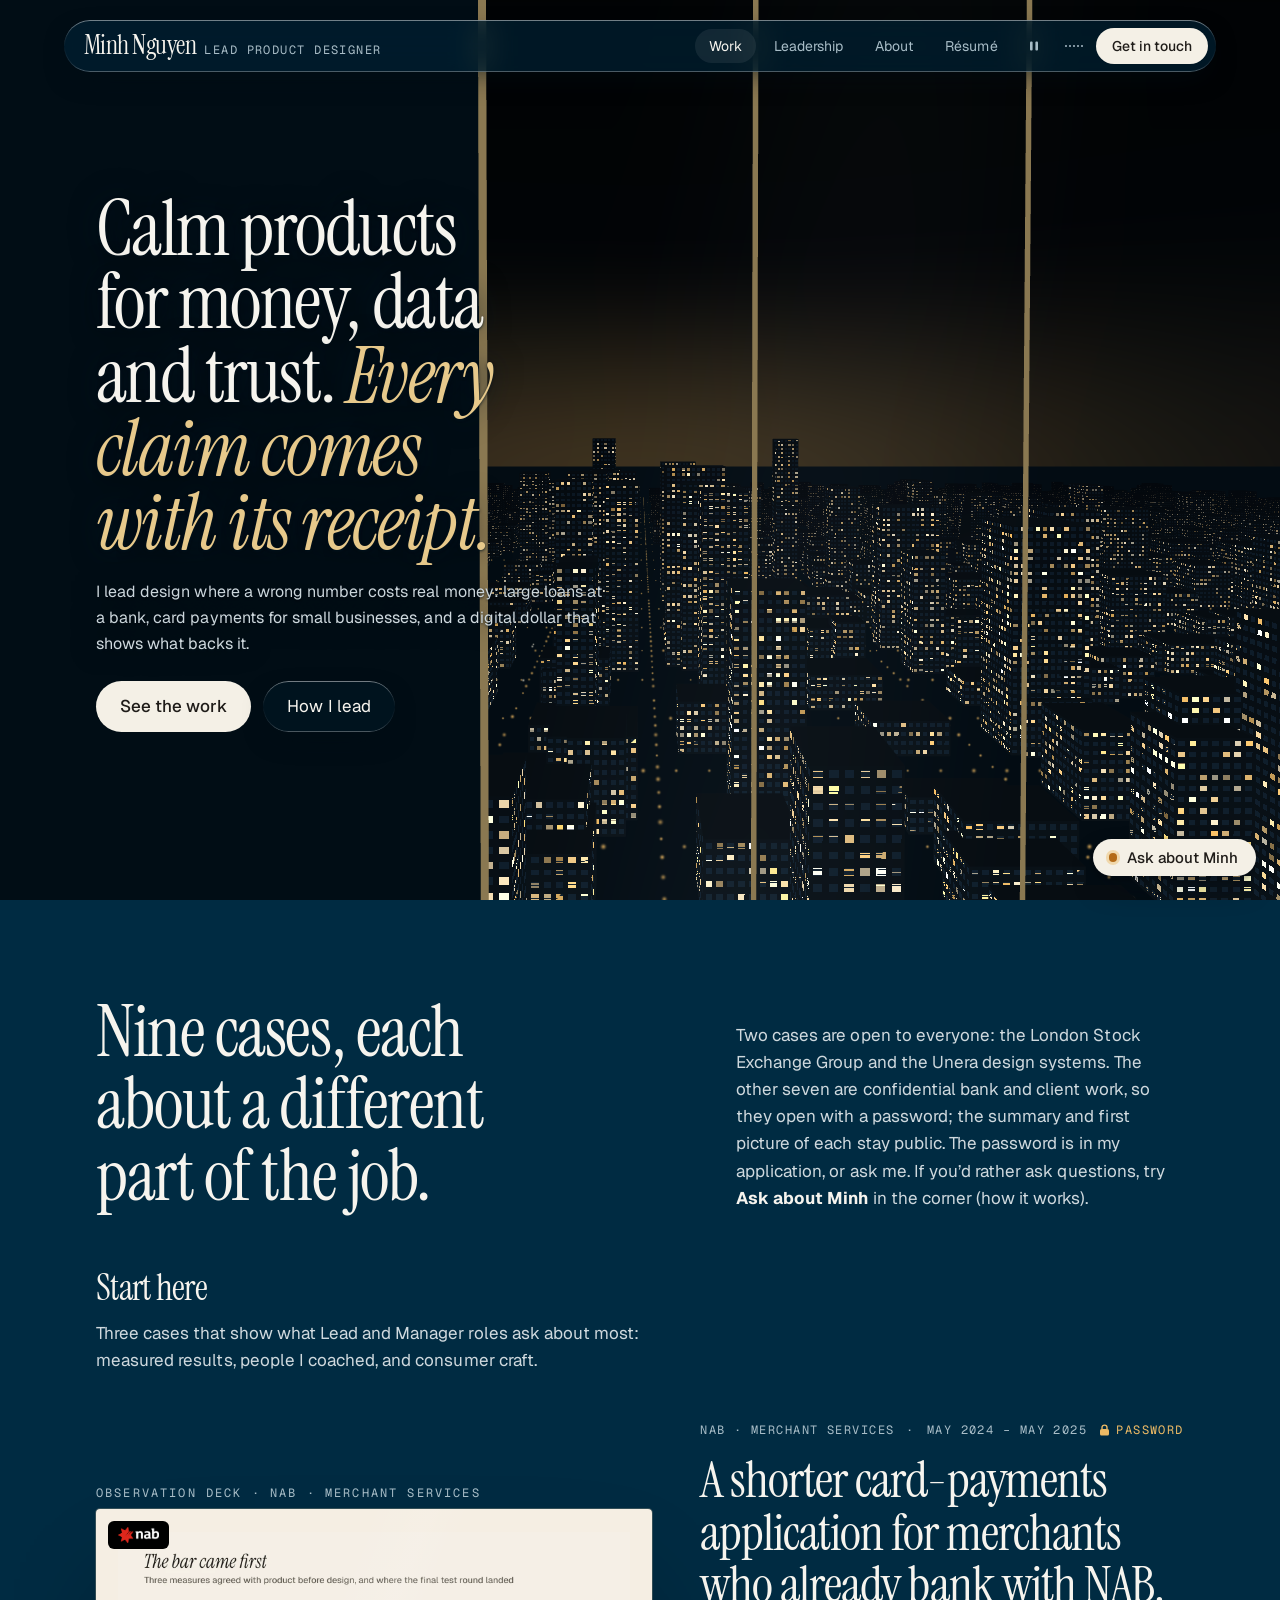
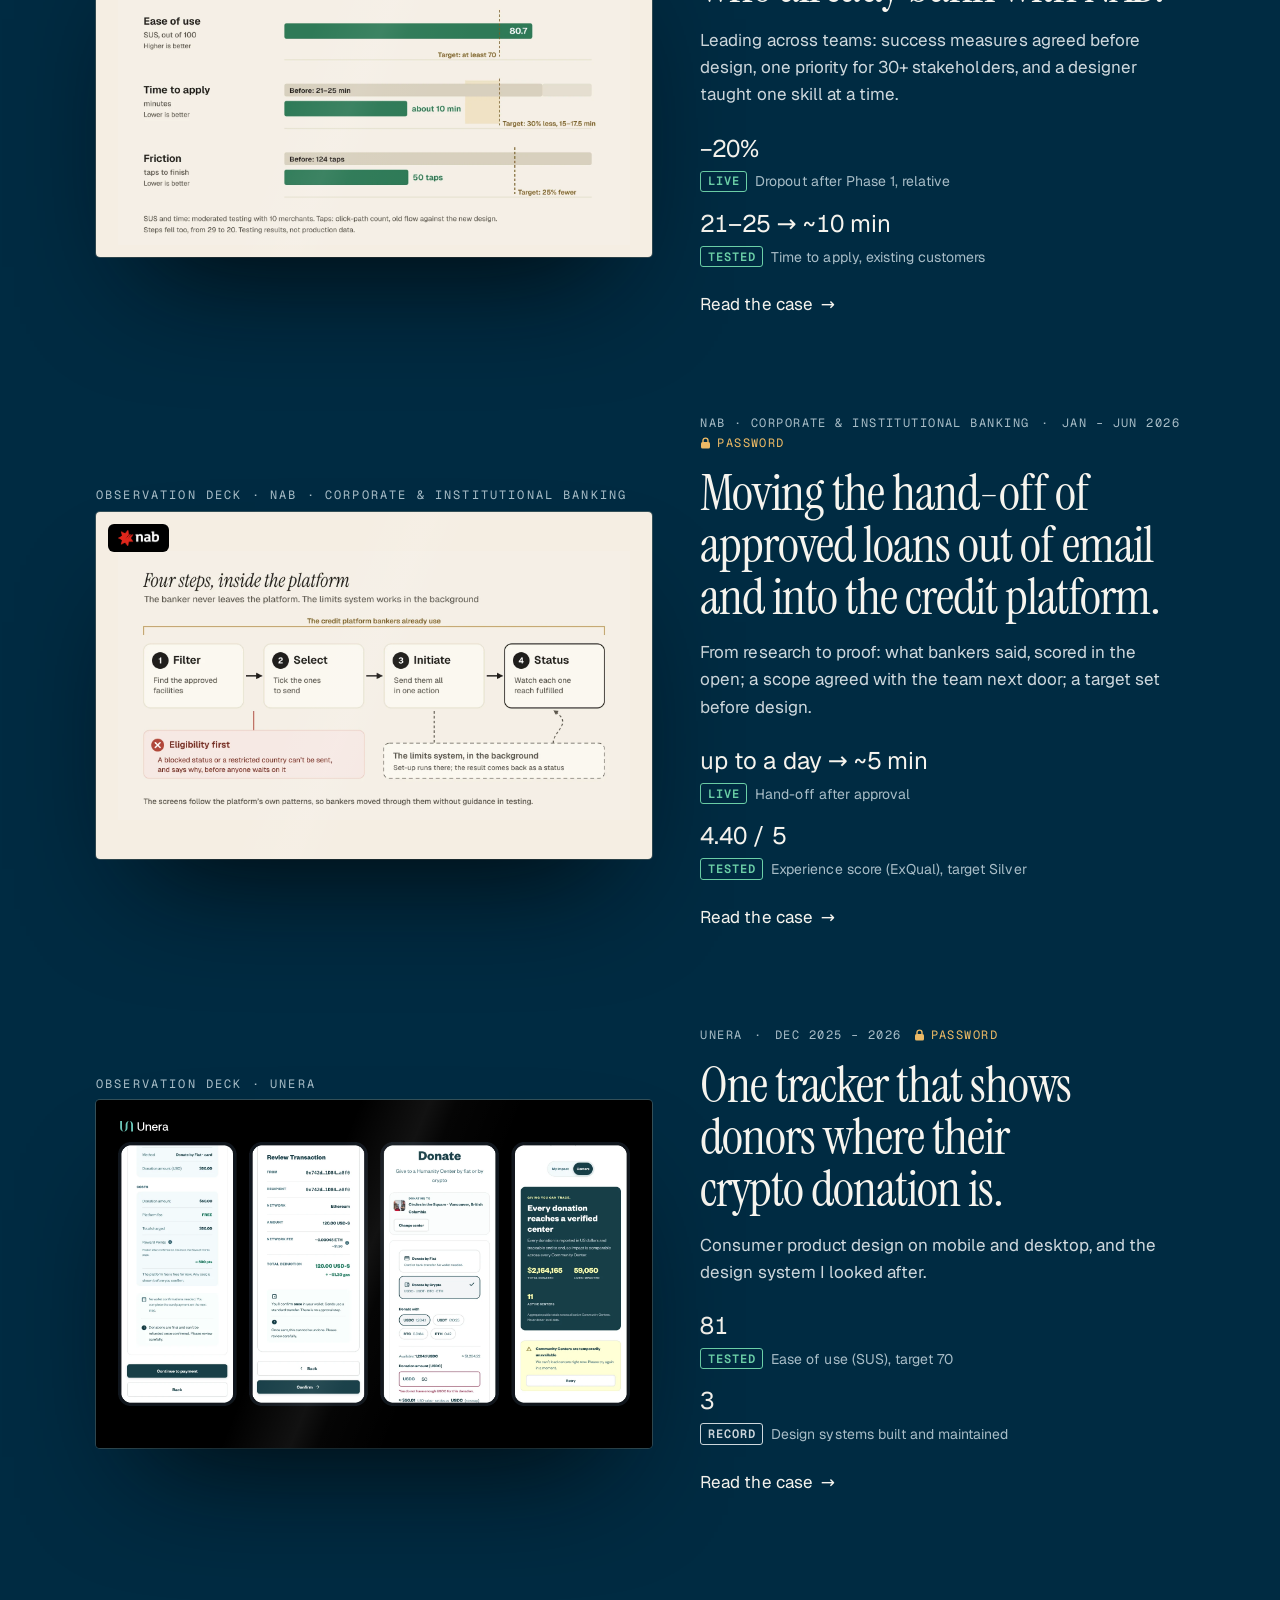
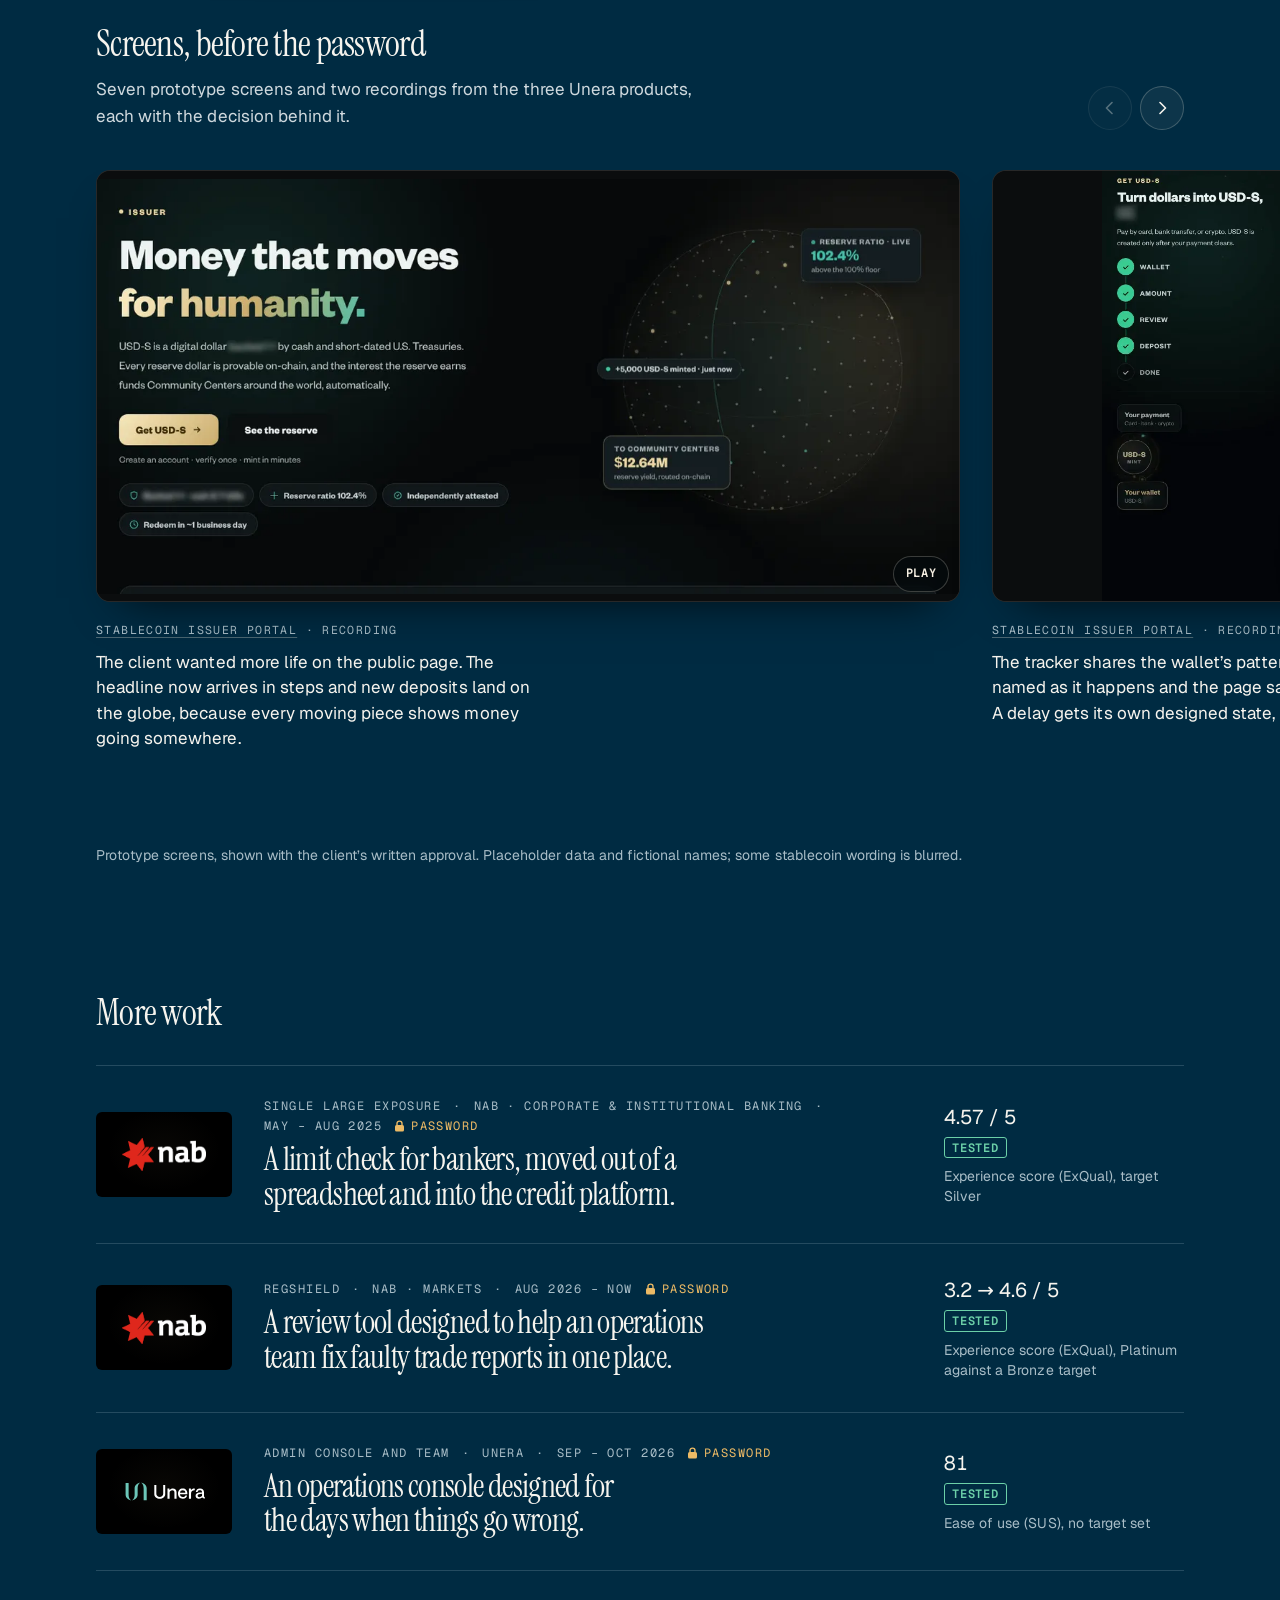
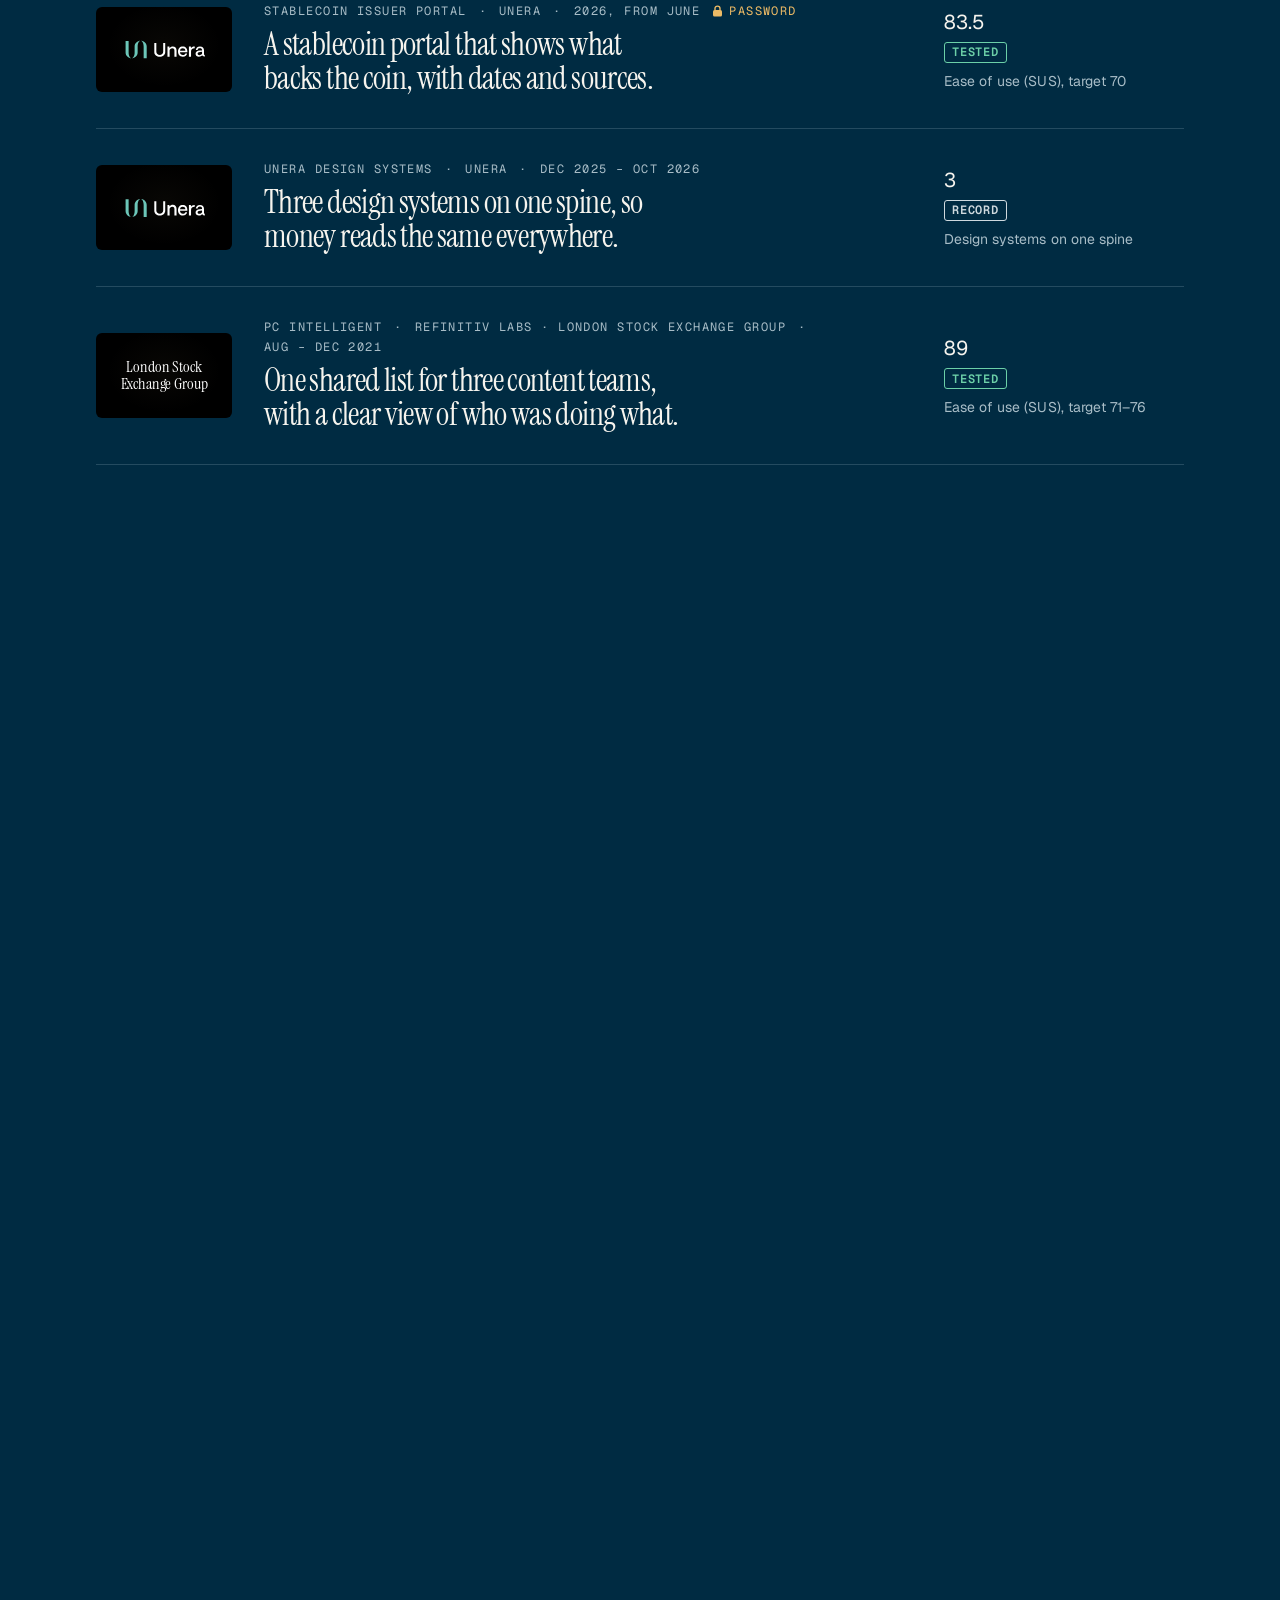
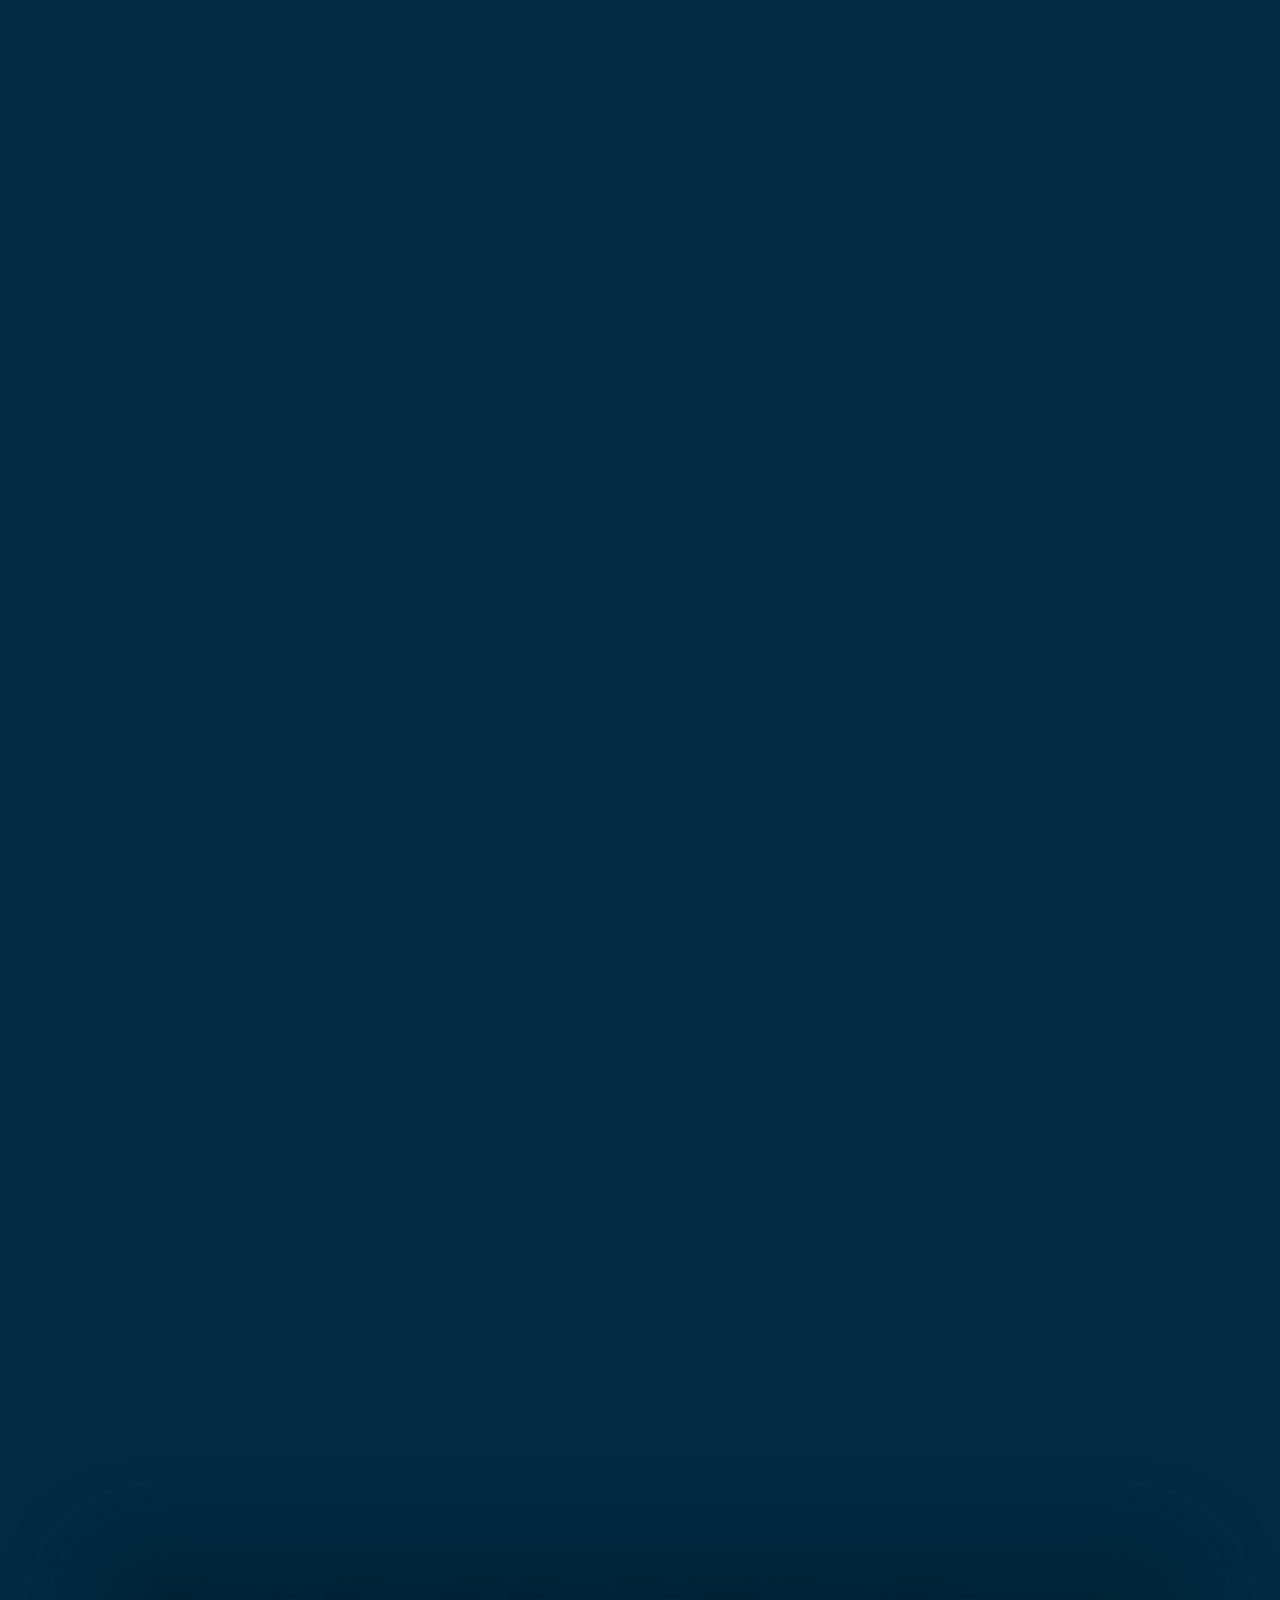
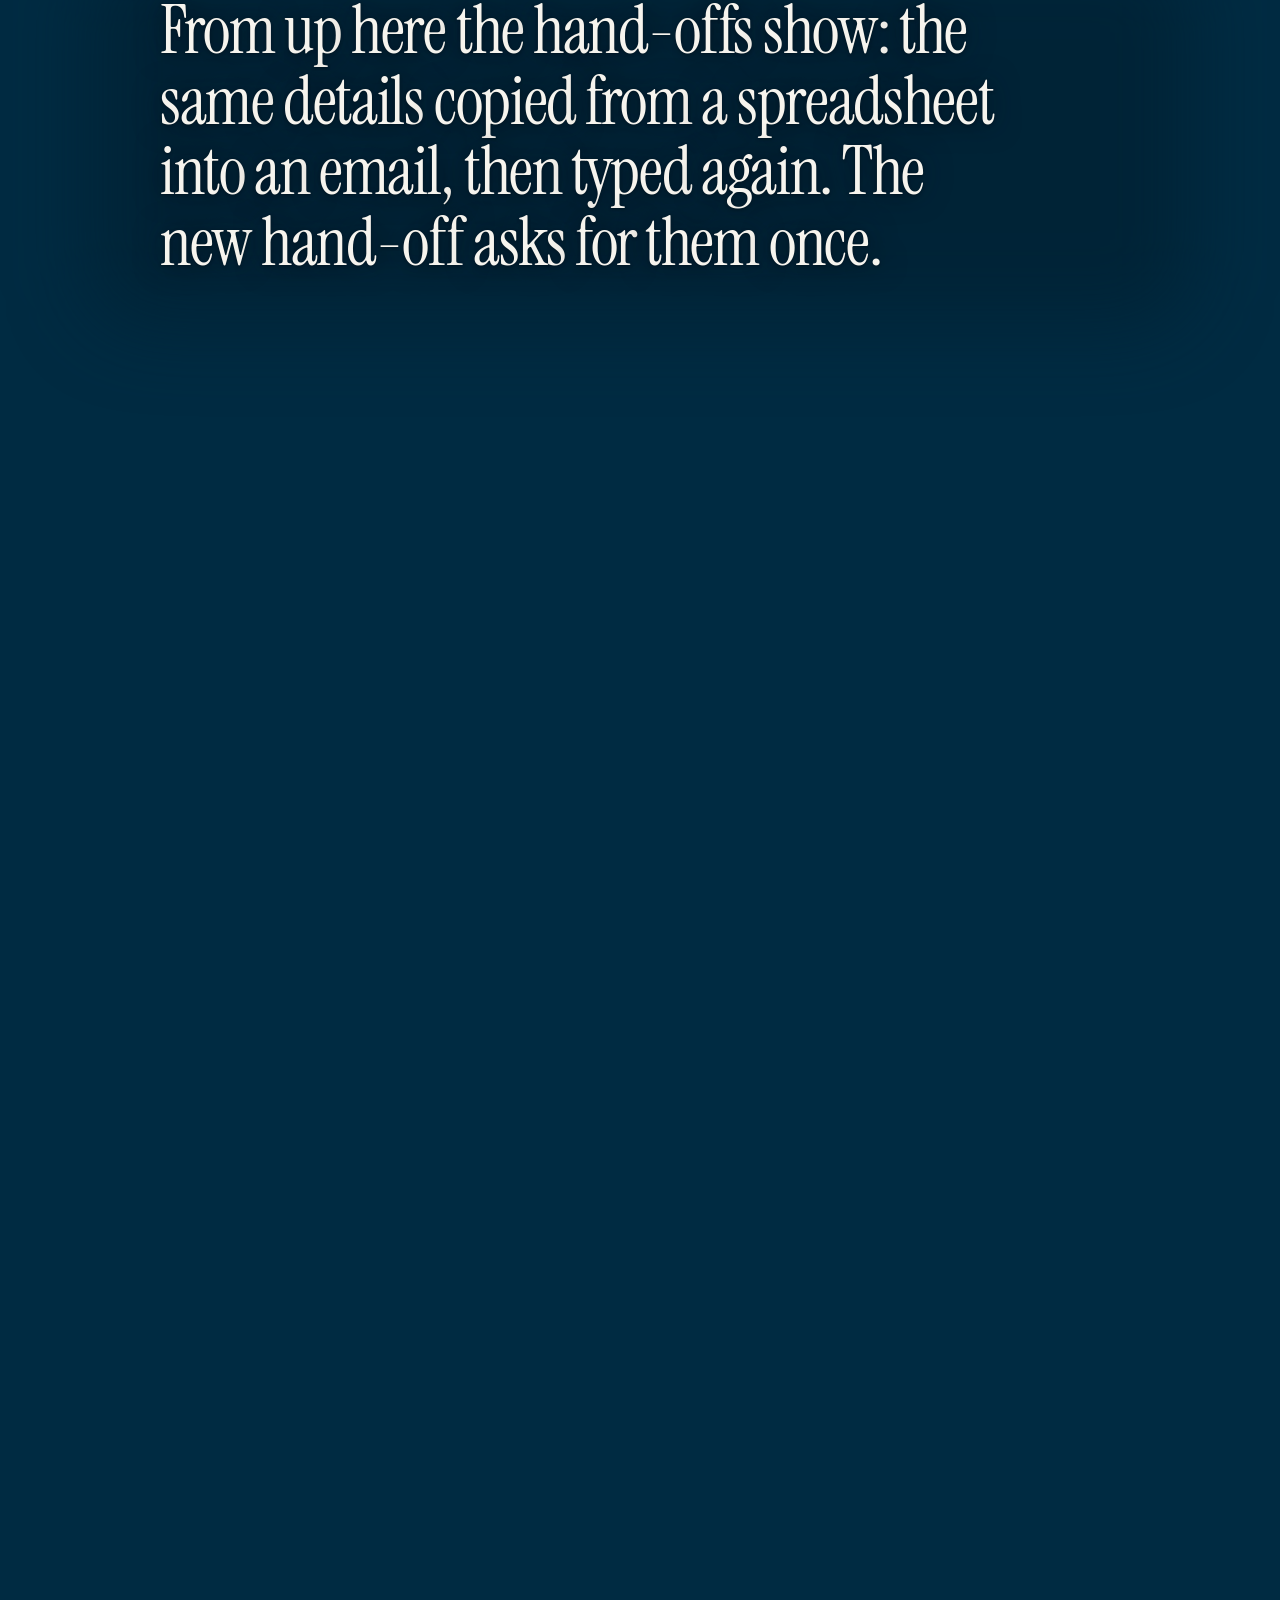
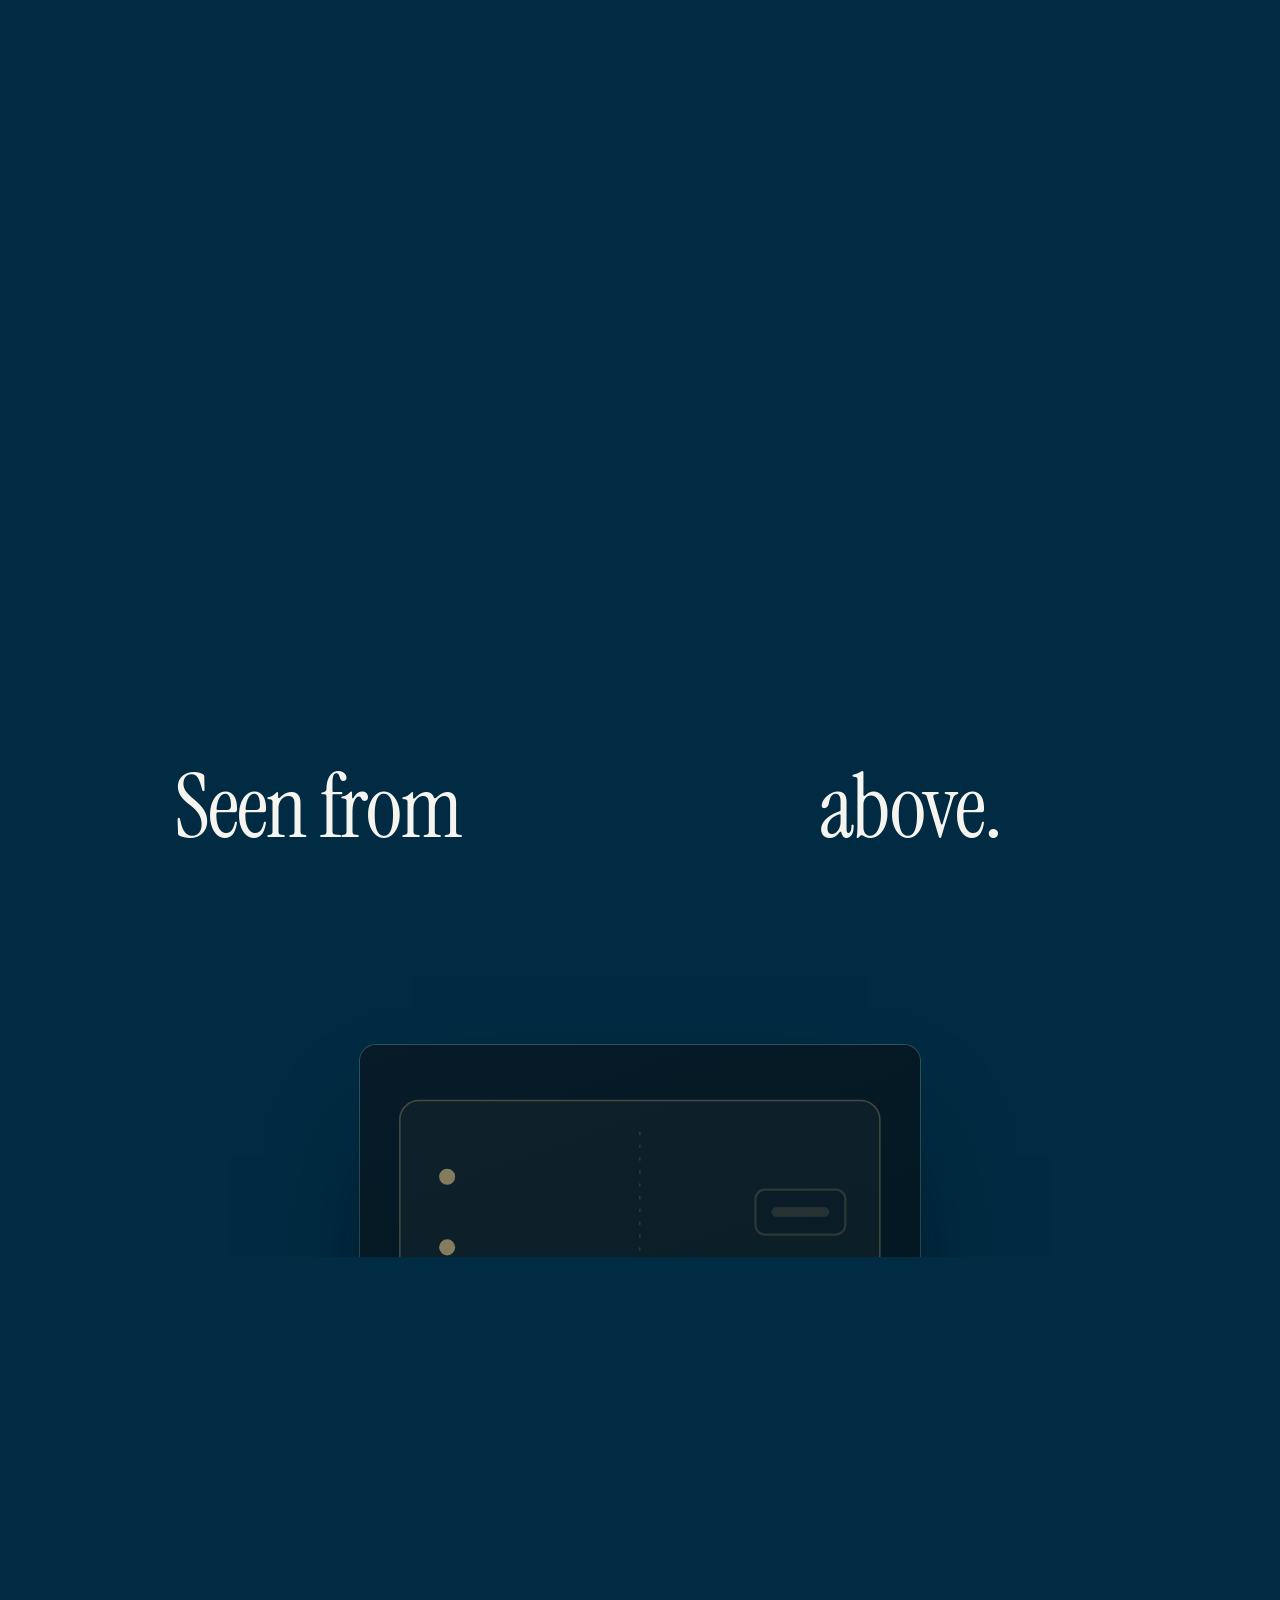
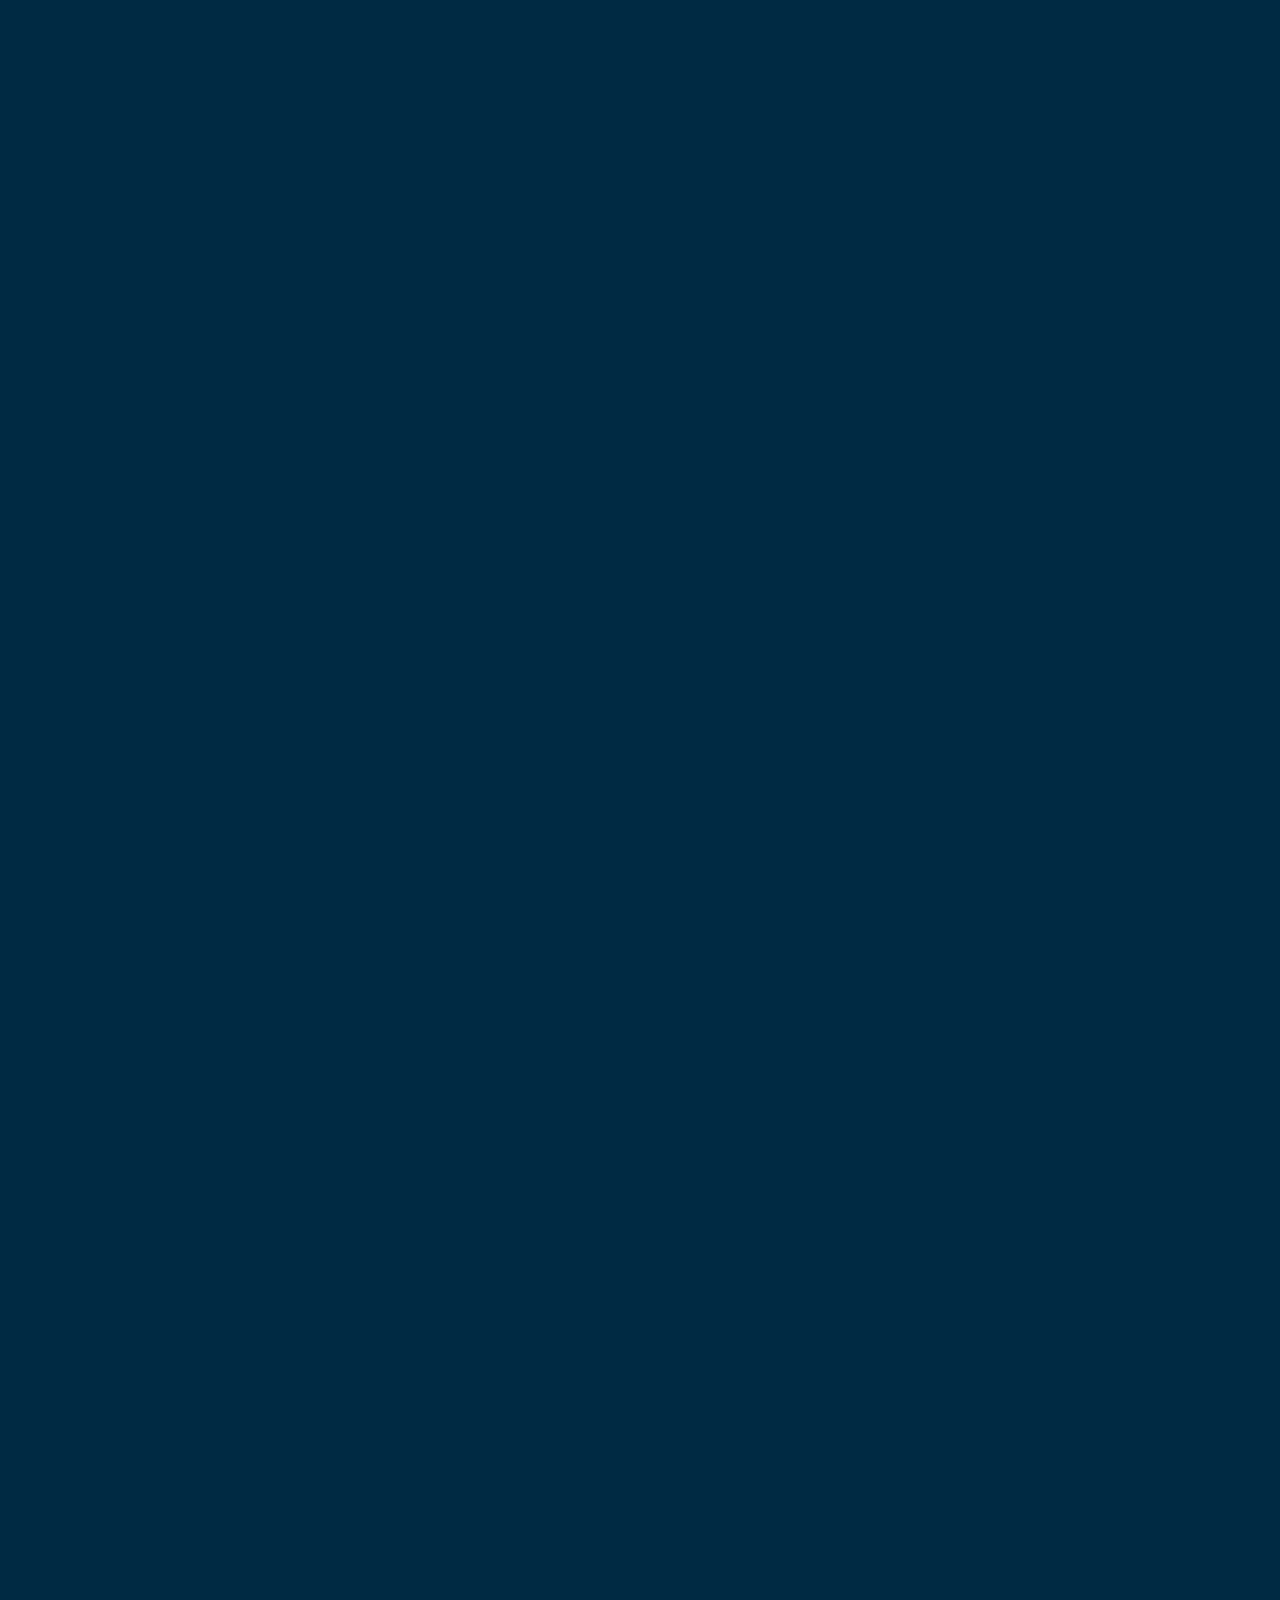
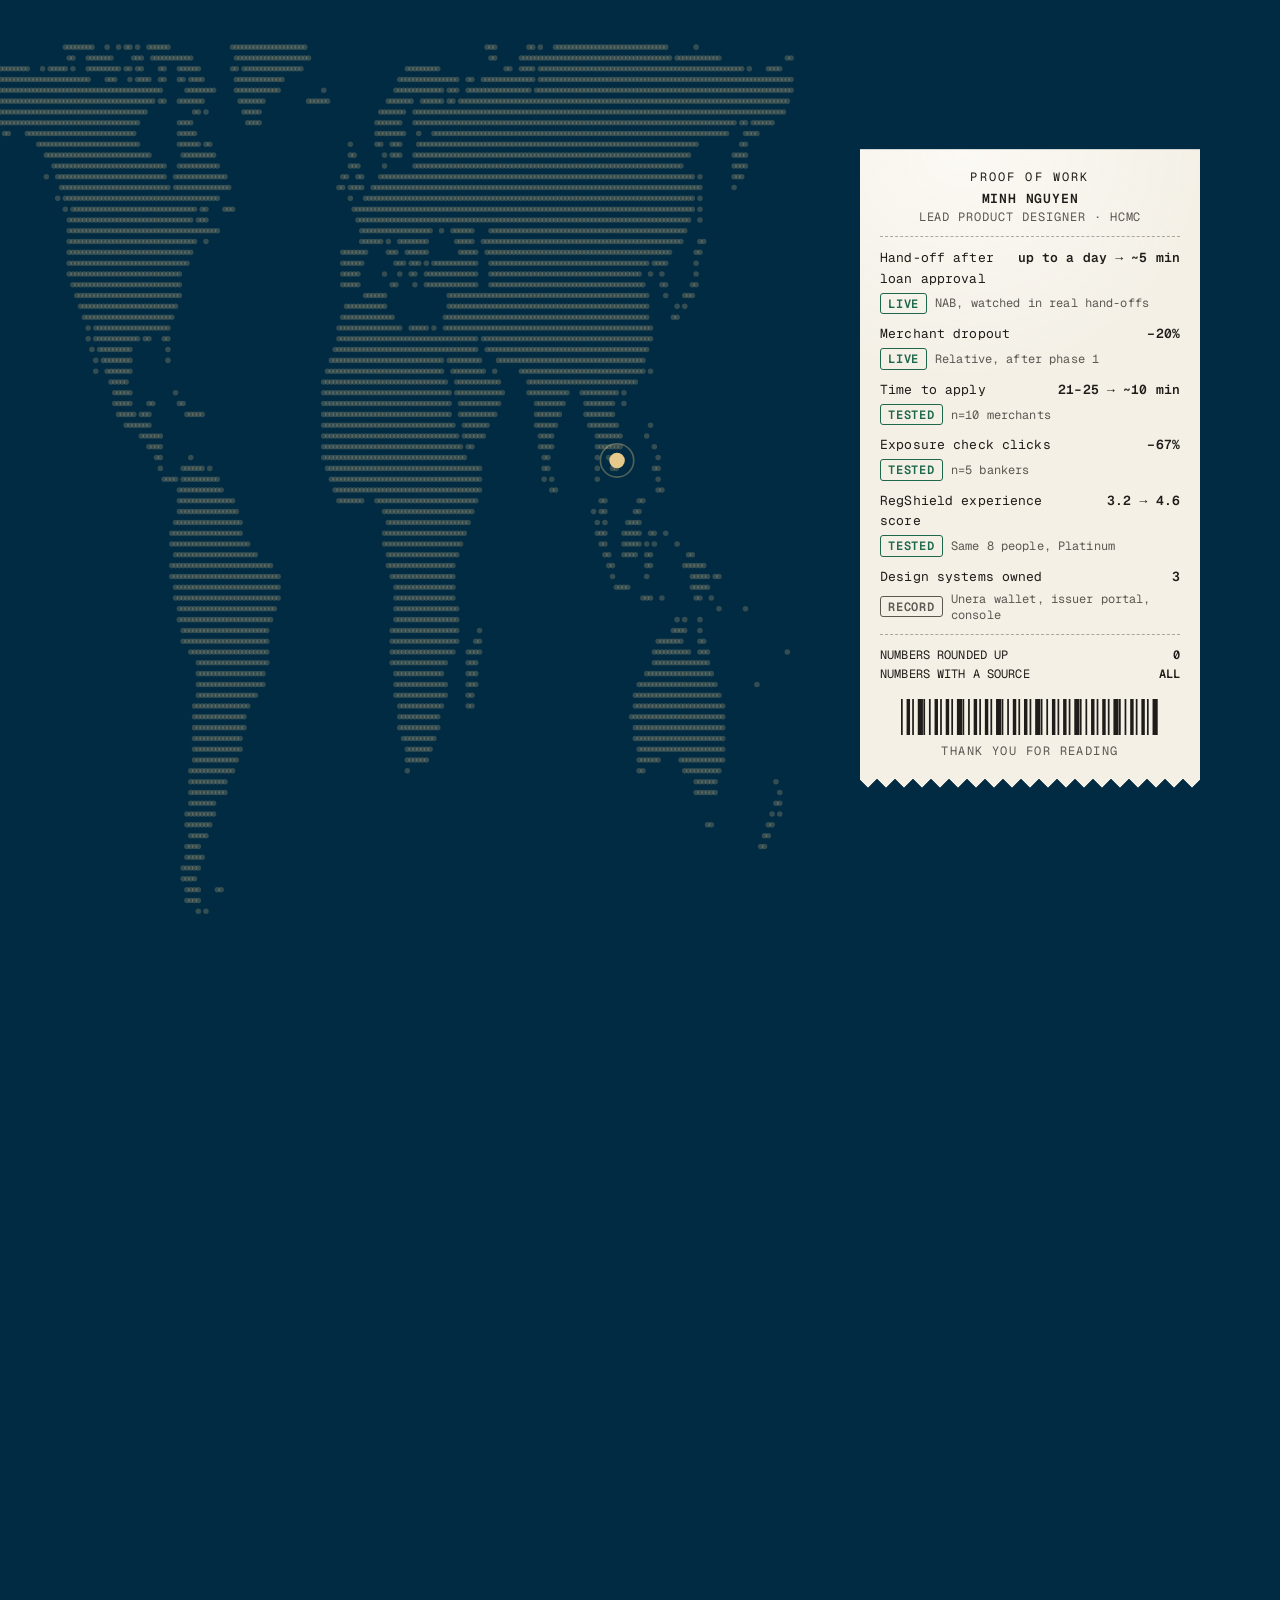
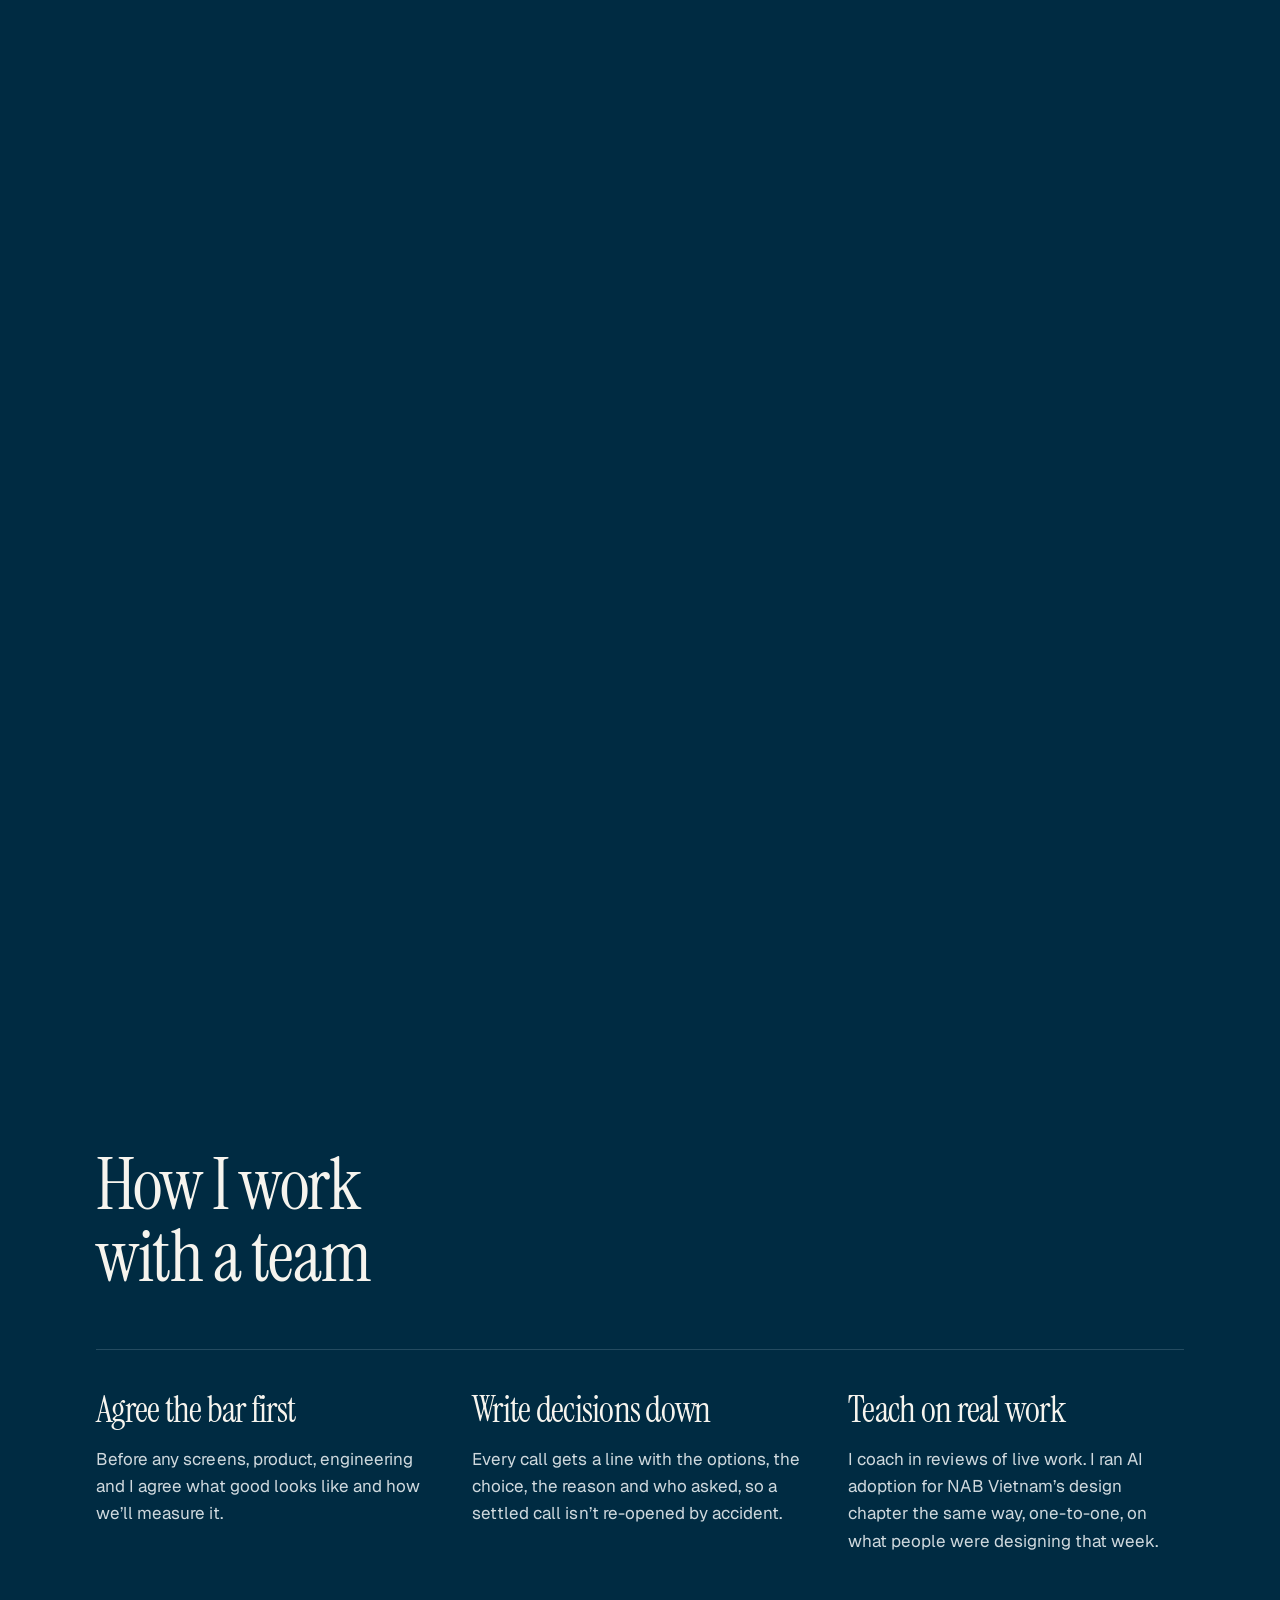
==== commit 07100c34: "Calmer, less self-centred copy across cases, pages, bot and résumé Headlines lead with the people an" ====
--- a/index.html
+++ b/index.html
@@ -1 +1 @@
-<!DOCTYPE html><html lang="en"><head><meta charset="utf-8"><meta name="viewport" content="width=device-width, initial-scale=1"><meta http-equiv="Content-Security-Policy" content="default-src 'self'; script-src 'self' 'sha256-1BvDVWLr3QCC20uHhUDi27eDFVJpk1uMQJGIWKUks2I=' 'sha256-UIrFqcaitjA3OKa9mHKajg3N+0Y7tW9+y0o3QmMFeZQ=' 'sha256-0O7iB6zr9x0r6X6eWYITC9V5q+yWCGAoFvcysBGbY9Q='; style-src 'self' 'unsafe-inline'; img-src 'self' data:; font-src 'self'; media-src 'self'; connect-src 'self'; object-src 'none'; base-uri 'self'; form-action 'none'"><meta name="referrer" content="strict-origin-when-cross-origin"><title>Minh Nguyen · Lead Product Designer</title><meta name="description" content="Lead product designer for banking, fintech and trust products: a consumer stablecoin wallet for phone and desktop, credit workflows and merchant onboarding at NAB, and a review tool for regulatory reporting. Every number comes with how it was measured."><meta name="author" content="Minh Nguyen"><meta property="og:title" content="Minh Nguyen · Lead Product Designer"><meta property="og:description" content="Lead product designer for banking, fintech and trust products: a consumer stablecoin wallet for phone and desktop, credit workflows and merchant onboarding at NAB, and a review tool for regulatory reporting. Every number comes with how it was measured."><meta property="og:type" content="website"><meta property="og:image" content="https://minhnguyenrenol.github.io/portfolio-window/og.png"><meta name="theme-color" content="#002a42"><link rel="icon" href="favicon.svg" type="image/svg+xml"><script src="boot.js"></script><link rel="stylesheet" href="./assets/Base.DAIhT--7.css"></head><body class="min-h-dvh"><a class="skip" href="#main">Skip to content</a><style>astro-island,astro-slot,astro-static-slot{display:contents}</style><script>(function(){let e=async e=>{await(await e())()};(self.Astro||(self.Astro={})).load=e,window.dispatchEvent(new Event(`astro:load`))})();</script><script>(function(){function e(t){"@babel/helpers - typeof";return e=typeof Symbol==`function`&&typeof Symbol.iterator==`symbol`?function(e){return typeof e}:function(e){return e&&typeof Symbol==`function`&&e.constructor===Symbol&&e!==Symbol.prototype?`symbol`:typeof e},e(t)}function t(t,n){if(e(t)!=`object`||!t)return t;var r=t[Symbol.toPrimitive];if(r!==void 0){var i=r.call(t,n||`default`);if(e(i)!=`object`)return i;throw TypeError(`@@toPrimitive must return a primitive value.`)}return(n===`string`?String:Number)(t)}function n(n){var r=t(n,`string`);return e(r)==`symbol`?r:r+``}function r(e,t,r){return(t=n(t))in e?Object.defineProperty(e,t,{value:r,enumerable:!0,configurable:!0,writable:!0}):e[t]=r,e}let i=/* @__PURE__ */ new Set([`__proto__`,`constructor`,`prototype`]);{let e={0:e=>a(e),1:e=>n(e),2:e=>new RegExp(e),3:e=>new Date(e),4:e=>new Map(n(e)),5:e=>new Set(n(e)),6:e=>BigInt(e),7:e=>new URL(e),8:e=>new Uint8Array(e),9:e=>new Uint16Array(e),10:e=>new Uint32Array(e),11:e=>1/0*e},t=t=>{let[n,r]=t;return n in e?e[n](r):void 0},n=e=>e.map(t),a=e=>typeof e!=`object`||!e?e:Object.fromEntries(Object.entries(e).map(([e,n])=>[e,t(n)]));class o extends HTMLElement{constructor(...e){super(...e),r(this,`Component`,void 0),r(this,`hydrator`,void 0),r(this,`hydrate`,async()=>{var e;if(!this.hydrator||!this.isConnected)return;let t=(e=this.parentElement)==null?void 0:e.closest(`astro-island[ssr]`);if(t){t.addEventListener(`astro:hydrate`,this.hydrate,{once:!0});return}let n=this.querySelectorAll(`astro-slot`),r={},i=this.querySelectorAll(`template[data-astro-template]`);for(let e of i){let t=e.closest(this.tagName);t!=null&&t.isSameNode(this)&&(r[e.getAttribute(`data-astro-template`)||`default`]=e.innerHTML,e.remove())}for(let e of n){let t=e.closest(this.tagName);t!=null&&t.isSameNode(this)&&(r[e.getAttribute(`name`)||`default`]=e.innerHTML)}let o;try{o=this.hasAttribute(`props`)?a(JSON.parse(this.getAttribute(`props`))):{}}catch(e){let t=this.getAttribute(`component-url`)||`<unknown>`,n=this.getAttribute(`component-export`);throw n&&(t+=` (export ${n})`),console.error(`[hydrate] Error parsing props for component ${t}`,this.getAttribute(`props`),e),e}await this.hydrator(this)(this.Component,o,r,{client:this.getAttribute(`client`)}),this.removeAttribute(`ssr`),this.dispatchEvent(new CustomEvent(`astro:hydrate`))}),r(this,`unmount`,()=>{this.isConnected||this.dispatchEvent(new CustomEvent(`astro:unmount`))})}disconnectedCallback(){document.removeEventListener(`astro:after-swap`,this.unmount),document.addEventListener(`astro:after-swap`,this.unmount,{once:!0})}connectedCallback(){if(!this.hasAttribute(`await-children`)||document.readyState===`interactive`||document.readyState===`complete`)this.childrenConnectedCallback();else{let e=()=>{document.removeEventListener(`DOMContentLoaded`,e),t.disconnect(),this.childrenConnectedCallback()},t=new MutationObserver(()=>{var t;((t=this.lastChild)==null?void 0:t.nodeType)===Node.COMMENT_NODE&&this.lastChild.nodeValue===`astro:end`&&(this.lastChild.remove(),e())});t.observe(this,{childList:!0}),document.addEventListener(`DOMContentLoaded`,e)}}async childrenConnectedCallback(){let e=this.getAttribute(`before-hydration-url`);e&&await import(e),this.start()}getRetryImportUrl(e){let t=new URL(e,document.baseURI);return t.searchParams.set(`astro-retry`,Date.now().toString()),t.toString()}async importWithRetry(e){try{return await import(e)}catch(t){return await new Promise(e=>setTimeout(e,1e3)),import(this.getRetryImportUrl(e))}}handleHydrationError(e){let t=this.getAttribute(`component-url`),n=new CustomEvent(`astro:hydration-error`,{cancelable:!0,bubbles:!0,composed:!0,detail:{error:e,componentUrl:t}});this.dispatchEvent(n)&&console.error(`[astro-island] Error hydrating ${t}`,e)}async start(){let e=JSON.parse(this.getAttribute(`opts`)),t=this.getAttribute(`client`);if(Astro[t]===void 0)window.addEventListener(`astro:${t}`,()=>this.start(),{once:!0});else try{await Astro[t](async()=>{let e=this.getAttribute(`renderer-url`);try{let[t,{default:n}]=await Promise.all([this.importWithRetry(this.getAttribute(`component-url`)),e?this.importWithRetry(e):Promise.resolve({default:()=>()=>{}})]),r=this.getAttribute(`component-export`)||`default`;if(r.includes(`.`)){this.Component=t;for(let e of r.split(`.`)){if(i.has(e)||!this.Component||typeof this.Component!=`object`&&typeof this.Component!=`function`||!Object.hasOwn(this.Component,e))throw Error(`Invalid component export path: ${r}`);this.Component=this.Component[e]}}else{if(i.has(r))throw Error(`Invalid component export path: ${r}`);this.Component=t[r]}return this.hydrator=n,this.hydrate}catch(e){return this.handleHydrationError(e),()=>{}}},e,this)}catch(e){this.handleHydrationError(e)}}attributeChangedCallback(){this.hydrate()}}r(o,`observedAttributes`,[`props`]),customElements.get(`astro-island`)||customElements.define(`astro-island`,o)}})();</script><astro-island uid="2cGtDc" prefix="r17" component-url="./assets/World.DWk5gvzu.js" component-export="default" renderer-url="./assets/client.DKhQzRHo.js" props="{&quot;story&quot;:[0,&quot;A&quot;],&quot;page&quot;:[0,&quot;home&quot;],&quot;piece&quot;:[0]}" ssr client="load" opts="{&quot;name&quot;:&quot;World&quot;,&quot;value&quot;:true}" await-children><canvas class="world-canvas" aria-hidden="true"></canvas><!--astro:end--></astro-island><header class="fixed inset-x-0 top-0 z-50 px-4 pt-4 md:px-8 md:pt-5"><nav aria-label="Main" class="glass header-glass mx-auto max-w-6xl rounded-[26px] md:rounded-full"><div class="flex items-center justify-between gap-4 py-2 pl-5 pr-2"><a href="index.html" class="flex items-baseline gap-2 whitespace-nowrap text-chalk no-underline" aria-label="Minh Nguyen, home"><span class="display text-[1.6rem] leading-none">Minh Nguyen</span><span class="hidden font-mono text-xs uppercase tracking-[0.12em] text-fog lg:inline">Lead Product Designer</span></a><div class="flex items-center gap-1"><ul class="hidden items-center gap-1 md:flex"><li><a href="index.html#work" aria-current="page" class="rounded-full px-3.5 py-2 text-sm no-underline transition-colors hover:text-chalk text-chalk bg-white/[0.07]">Work</a></li><li><a href="leadership.html" class="rounded-full px-3.5 py-2 text-sm no-underline transition-colors hover:text-chalk text-fog">Leadership</a></li><li><a href="about.html" class="rounded-full px-3.5 py-2 text-sm no-underline transition-colors hover:text-chalk text-fog">About</a></li><li><a href="resume.html" class="rounded-full px-3.5 py-2 text-sm no-underline transition-colors hover:text-chalk text-fog">Résumé</a></li></ul><astro-island uid="Z14yjh3" prefix="r18" component-url="./assets/MotionToggle.DZvroh76.js" component-export="default" renderer-url="./assets/client.DKhQzRHo.js" props="{}" ssr client="load" opts="{&quot;name&quot;:&quot;MotionToggle&quot;,&quot;value&quot;:true}" await-children><button type="button" aria-pressed="false" aria-label="Pause motion" title="Pause motion" class="grid h-9 w-9 place-items-center rounded-full text-fog transition-colors hover:text-chalk"><svg width="16" height="16" viewBox="0 0 16 16" aria-hidden="true"><g fill="currentColor"><rect x="4" y="3.5" width="2.6" height="9" rx="1"></rect><rect x="9.4" y="3.5" width="2.6" height="9" rx="1"></rect></g></svg></button><!--astro:end--></astro-island><astro-island uid="Z1srwuE" prefix="r19" component-url="./assets/SoundToggle.DpTjMWbg.js" component-export="default" renderer-url="./assets/client.DKhQzRHo.js" props="{}" ssr client="load" opts="{&quot;name&quot;:&quot;SoundToggle&quot;,&quot;value&quot;:true}" await-children><button type="button" aria-pressed="false" aria-label="Sound" title="Sound off" class="group grid h-9 w-9 place-items-center rounded-full text-fog transition-colors hover:text-chalk"><svg width="20" height="14" viewBox="0 0 20 14" aria-hidden="true"><rect x="1" width="2" rx="1" fill="currentColor" y="6" height="2" class=""></rect><rect x="5" width="2" rx="1" fill="currentColor" y="6" height="2" class=""></rect><rect x="9" width="2" rx="1" fill="currentColor" y="6" height="2" class=""></rect><rect x="13" width="2" rx="1" fill="currentColor" y="6" height="2" class=""></rect><rect x="17" width="2" rx="1" fill="currentColor" y="6" height="2" class=""></rect></svg></button><!--astro:end--></astro-island><a href="mailto:xpland.nguyen@gmail.com" class="whitespace-nowrap rounded-full bg-paper px-4 py-2 text-sm font-medium text-ink no-underline transition-transform hover:scale-[1.03]">Get in touch</a></div></div><ul class="flex justify-center gap-1 border-t border-white/10 px-2 py-1.5 md:hidden" aria-label="Sections"><li><a href="index.html#work" aria-current="page" class="block rounded-full px-3 py-1.5 text-[0.8125rem] no-underline bg-white/[0.08] text-chalk">Work</a></li><li><a href="leadership.html" class="block rounded-full px-3 py-1.5 text-[0.8125rem] no-underline text-fog">Leadership</a></li><li><a href="about.html" class="block rounded-full px-3 py-1.5 text-[0.8125rem] no-underline text-fog">About</a></li><li><a href="resume.html" class="block rounded-full px-3 py-1.5 text-[0.8125rem] no-underline text-fog">Résumé</a></li></ul></nav></header><main id="main" tabindex="-1"><astro-island uid="Z92lap" prefix="r11" component-url="./assets/HomeHero.C72Pa-oj.js" component-export="default" renderer-url="./assets/client.DKhQzRHo.js" props="{&quot;story&quot;:[0,{&quot;hero1&quot;:[0,&quot;Calm products for money, data and trust.&quot;],&quot;hero2&quot;:[0,&quot;Every claim comes with its receipt.&quot;],&quot;mapLine&quot;:[0,&quot;Designed from Ho Chi Minh City. Shipped for teams in Singapore, Sydney, Melbourne, London and Vancouver.&quot;],&quot;workTitle&quot;:[0,&quot;Nine cases. Each one proves something different.&quot;],&quot;habitsTitle&quot;:[0,&quot;I raise the bar by making it easier to meet.&quot;],&quot;close1&quot;:[0,&quot;Hiring a lead for something people have to trust?&quot;],&quot;close2&quot;:[0,&quot;Every claim comes with its receipt.&quot;],&quot;caseLabel&quot;:[0,&quot;The full case&quot;],&quot;nextLabel&quot;:[0,&quot;Next&quot;],&quot;id&quot;:[0,&quot;A&quot;],&quot;name&quot;:[0,&quot;The observation deck&quot;],&quot;shape&quot;:[0,&quot;pane&quot;],&quot;backdrop&quot;:[0,&quot;deck&quot;],&quot;heroEyebrow&quot;:[0,&quot;Minh Nguyen · Lead Product Designer&quot;],&quot;heroSub&quot;:[0,&quot;I lead design where a wrong number costs real money: large loans at a bank, card payments for small businesses, and a digital dollar that shows what backs it.&quot;],&quot;reveal&quot;:[0,&quot;From up here the hand-offs show: the same details copied from a spreadsheet into an email, then typed again. I design so they are typed once.&quot;],&quot;split&quot;:[1,[[0,&quot;Seen from&quot;],[0,&quot;above.&quot;]]],&quot;objectCaption&quot;:[0,&quot;One hand-off that ran through a spreadsheet, email and the bank’s credit platform, mapped before I drew a screen. Now the platform does its own checks in the background, and when a request fails the screen says why.&quot;],&quot;caseHeroHint&quot;:[0,&quot;Behind glass&quot;],&quot;frameLabel&quot;:[0,&quot;OBSERVATION DECK&quot;]}],&quot;heroImage&quot;:[0]}" ssr client="load" opts="{&quot;name&quot;:&quot;HomeHero&quot;,&quot;value&quot;:true}" await-children><section data-stage="true" data-t0="0" data-t1="0.05" class="relative bg-night h-[100dvh]"><div class="absolute inset-0 overflow-hidden"><div class="absolute inset-0 will-change-transform" style="transform:scale(1.16)"><div class="absolute inset-0 overflow-hidden " aria-hidden="true"><canvas class="absolute inset-0 h-full w-full"></canvas><div class="grain absolute inset-0"></div></div></div><div aria-hidden="true" class="aperture-hole pointer-events-none absolute -translate-x-1/2 -translate-y-1/2 will-change-[width,height]" style="border-radius:1.5vmin;box-shadow:0 0 0 300vmax hsl(201 100% 6%);width:34vmin;height:49.3vmin"><div class="aperture-edge absolute inset-0" style="border-radius:1.5vmin;opacity:1"></div></div><div class="absolute inset-0 overflow-y-auto" style="opacity:1;transform:none"><div class="hero-copy mx-auto flex min-h-full max-w-6xl flex-col justify-end px-5 pb-20 pt-28 md:justify-center md:px-8 md:pb-24"><p class="hero-eyebrow on-scene hidden font-mono text-xs uppercase tracking-[0.16em] text-fog md:block">Minh Nguyen · Lead Product Designer</p><h1 class="display on-scene mt-4 max-w-[14ch] text-[2.75rem] leading-[0.95] sm:text-[4.6rem] md:mt-6 lg:text-[6rem]">Calm products for money, data and trust.<!-- --> <em class="text-champagne">Every claim comes with its receipt.</em></h1><p class="hero-sub on-scene mt-5 max-w-[36rem] text-base leading-relaxed text-mist md:mt-8 md:text-lg">I lead design where a wrong number costs real money: large loans at a bank, card payments for small businesses, and a digital dollar that shows what backs it.</p><div class="hero-cta mt-7 flex flex-wrap items-center gap-3 md:mt-10"><a href="#work" class="rounded-full bg-paper px-6 py-3 font-medium text-ink no-underline transition-transform hover:scale-[1.03]">See the work</a><a href="leadership.html" class="glass rounded-full px-6 py-3 text-chalk no-underline transition-transform hover:scale-[1.03]">How I lead</a></div></div></div></div></section><!--astro:end--></astro-island><section id="work" class="scroll-mt-24 pt-16 md:pt-24"><div class="mx-auto max-w-6xl px-5 md:px-8"><div class="grid gap-6 md:grid-cols-[1fr_auto] md:items-end"><h2 class="display max-w-[16ch] text-5xl md:text-7xl">Nine cases. Each one proves something different.</h2><p class="max-w-[28rem] text-mist">Two cases are open to everyone: the London Stock Exchange Group and the Unera design systems. The other seven are confidential bank and client work, so they open with a password; the summary and first picture of each stay public. The password is in my application, or ask me. Prefer to ask questions? Try <strong class="text-chalk">Ask about Minh</strong> in the corner (<a href="about.html#chat">how it works</a>).</p></div><h3 class="display mt-14 text-3xl md:text-4xl">Start here</h3><p class="mt-3 max-w-[52ch] text-mist">Three cases that show what Lead and Manager roles ask about most: measured results, people I coached, and consumer craft.</p><ol class="mt-12 grid gap-20 md:gap-24" aria-label="Start here"><li><a href="merchant-onboarding.html" class="case-card group grid gap-8 no-underline md:grid-cols-[1.15fr_1fr] md:items-center md:gap-12"><div class="frame frame-pane  case-thumb"><div class="frame-glass"><div class="cover-tile"><img src="img/merchant/d-bar.webp" alt="" width="1600" height="980" loading="lazy" decoding="async" class="cover-tile-img"><span class="cover-brand"><img src="img/logos/nab-white.webp" alt="NAB logo" class="cover-brand-mark"></span></div></div><span class="frame-reflection" aria-hidden="true"></span><span class="frame-label" aria-hidden="true">OBSERVATION DECK · NAB · Merchant Services</span></div><div><div class="flex flex-wrap items-center gap-x-3 gap-y-1 font-mono text-xs uppercase tracking-[0.12em] text-fog"><span>NAB · Merchant Services</span><span>·</span><span>May 2024 – May 2025</span><span class="inline-flex items-center gap-1.5 text-est"><svg width="11" height="12" viewBox="0 0 11 12" aria-hidden="true"><rect x="1" y="5" width="9" height="6.5" rx="1.5" fill="currentColor"></rect><path d="M3 5V3.6a2.5 2.5 0 0 1 5 0V5" stroke="currentColor" fill="none" stroke-width="1.4"></path></svg>Password</span></div><h4 class="display mt-4 text-4xl leading-[1.02] transition-colors group-hover:text-white md:text-[3.2rem]">95% of merchants gave up on the application. We asked for less.</h4><p class="mt-4 text-mist">Leading across teams: success measures agreed before design, one priority for 30+ stakeholders, and a designer taught one skill at a time.</p><ul class="mt-6 flex flex-wrap gap-x-10 gap-y-4"><li><div class="tabular text-2xl text-chalk">−20%</div><div class="mt-1.5 flex flex-wrap items-center gap-2 text-sm text-fog"><span class="stamp" data-k="live" title="Measured in production. A relative fall, not percentage points; analytics after Phase 1">Live</span> Dropout after Phase 1, relative</div></li><li><div class="tabular text-2xl text-chalk">21–25 → ~10 min</div><div class="mt-1.5 flex flex-wrap items-center gap-2 text-sm text-fog"><span class="stamp" data-k="tested" title="Measured in usability testing, with sample size. n=10, moderated sessions">Tested</span> Time to apply, existing customers</div></li></ul><span class="mt-6 inline-flex items-center gap-2 text-chalk">Read the case <span aria-hidden="true" class="transition-transform group-hover:translate-x-1">→</span></span></div></a></li><li><a href="credit-workflows.html" class="case-card group grid gap-8 no-underline md:grid-cols-[1.15fr_1fr] md:items-center md:gap-12"><div class="frame frame-pane  case-thumb"><div class="frame-glass"><div class="cover-tile"><img src="img/stp/d-flow.webp" alt="" width="1600" height="840" loading="lazy" decoding="async" class="cover-tile-img"><span class="cover-brand"><img src="img/logos/nab-white.webp" alt="NAB logo" class="cover-brand-mark"></span></div></div><span class="frame-reflection" aria-hidden="true"></span><span class="frame-label" aria-hidden="true">OBSERVATION DECK · NAB · Corporate &amp; Institutional Banking</span></div><div><div class="flex flex-wrap items-center gap-x-3 gap-y-1 font-mono text-xs uppercase tracking-[0.12em] text-fog"><span>NAB · Corporate &amp; Institutional Banking</span><span>·</span><span>Jan – Jun 2026</span><span class="inline-flex items-center gap-1.5 text-est"><svg width="11" height="12" viewBox="0 0 11 12" aria-hidden="true"><rect x="1" y="5" width="9" height="6.5" rx="1.5" fill="currentColor"></rect><path d="M3 5V3.6a2.5 2.5 0 0 1 5 0V5" stroke="currentColor" fill="none" stroke-width="1.4"></path></svg>Password</span></div><h4 class="display mt-4 text-4xl leading-[1.02] transition-colors group-hover:text-white md:text-[3.2rem]">Hundreds of millions approved, then up to a day of email. Now five minutes.</h4><p class="mt-4 text-mist">From research to proof: what bankers said, scored in the open; a scope agreed with the team next door; a target set before design.</p><ul class="mt-6 flex flex-wrap gap-x-10 gap-y-4"><li><div class="tabular text-2xl text-chalk">up to a day → ~5 min</div><div class="mt-1.5 flex flex-wrap items-center gap-2 text-sm text-fog"><span class="stamp" data-k="live" title="Measured in production. Watched in real hand-offs after release; bankers confirmed it later">Live</span> Hand-off after approval</div></li><li><div class="tabular text-2xl text-chalk">4.40 / 5</div><div class="mt-1.5 flex flex-wrap items-center gap-2 text-sm text-fog"><span class="stamp" data-k="tested" title="Measured in usability testing, with sample size. 8 people on the prototype, Gold band">Tested</span> Experience score (ExQual), target Silver</div></li></ul><span class="mt-6 inline-flex items-center gap-2 text-chalk">Read the case <span aria-hidden="true" class="transition-transform group-hover:translate-x-1">→</span></span></div></a></li><li><a href="unera-huma.html" class="case-card group grid gap-8 no-underline md:grid-cols-[1.15fr_1fr] md:items-center md:gap-12"><div class="frame frame-pane  case-thumb"><div class="frame-glass"><div class="cover-tile cover-tile-dark"><img src="img/unera/huma-phones.webp" alt="" width="1788" height="924" loading="lazy" decoding="async" class="cover-tile-img"><span class="cover-brand"><img src="img/logos/unera-white.svg" alt="Unera logo" class="cover-brand-mark"></span></div></div><span class="frame-reflection" aria-hidden="true"></span><span class="frame-label" aria-hidden="true">OBSERVATION DECK · Unera</span></div><div><div class="flex flex-wrap items-center gap-x-3 gap-y-1 font-mono text-xs uppercase tracking-[0.12em] text-fog"><span>Unera</span><span>·</span><span>Dec 2025 – 2026</span><span class="inline-flex items-center gap-1.5 text-est"><svg width="11" height="12" viewBox="0 0 11 12" aria-hidden="true"><rect x="1" y="5" width="9" height="6.5" rx="1.5" fill="currentColor"></rect><path d="M3 5V3.6a2.5 2.5 0 0 1 5 0V5" stroke="currentColor" fill="none" stroke-width="1.4"></path></svg>Password</span></div><h4 class="display mt-4 text-4xl leading-[1.02] transition-colors group-hover:text-white md:text-[3.2rem]">One tracker, so donors always know where their crypto donation is.</h4><p class="mt-4 text-mist">Consumer craft on mobile and desktop, and a design system I own.</p><ul class="mt-6 flex flex-wrap gap-x-10 gap-y-4"><li><div class="tabular text-2xl text-chalk">81</div><div class="mt-1.5 flex flex-wrap items-center gap-2 text-sm text-fog"><span class="stamp" data-k="tested" title="Measured in usability testing, with sample size. n=6, prototype, end of design">Tested</span> Ease of use (SUS), target 70</div></li><li><div class="tabular text-2xl text-chalk">3</div><div class="mt-1.5 flex flex-wrap items-center gap-2 text-sm text-fog"><span class="stamp" data-k="record" title="A count of real artefacts. Huma, the issuer portal and the operator console, on one spine">Record</span> Design systems built and maintained</div></li></ul><span class="mt-6 inline-flex items-center gap-2 text-chalk">Read the case <span aria-hidden="true" class="transition-transform group-hover:translate-x-1">→</span></span></div></a></li></ol></div><div class="mx-auto mt-32 max-w-6xl px-5 md:px-8"><div class="flex flex-wrap items-end justify-between gap-6"><div><h3 id="screens" class="display text-3xl md:text-4xl">Screens, before the password</h3><p class="mt-3 max-w-[56ch] text-mist">Seven prototype screens and two recordings from the three Unera products, each with the decision behind it.</p></div><div class="strip-nav flex gap-2" data-strip-nav="screens-strip"><button type="button" class="strip-btn" data-strip-prev aria-label="Previous screens" aria-controls="screens-strip"><svg width="18" height="18" viewBox="0 0 18 18" aria-hidden="true"><path d="M11 3.5 5.5 9l5.5 5.5" fill="none" stroke="currentColor" stroke-width="1.6" stroke-linecap="round" stroke-linejoin="round"></path></svg></button><button type="button" class="strip-btn" data-strip-next aria-label="Next screens" aria-controls="screens-strip"><svg width="18" height="18" viewBox="0 0 18 18" aria-hidden="true"><path d="M7 3.5 12.5 9 7 14.5" fill="none" stroke="currentColor" stroke-width="1.6" stroke-linecap="round" stroke-linejoin="round"></path></svg></button></div></div></div><ul id="screens-strip" class="shot-strip mt-10" tabindex="0" aria-labelledby="screens" data-strip><li class="shot" style="--ar:2"><figure><div class="vid shot-frame shot-vid"><video data-loop muted loop playsinline preload="none" poster="anim/issuer-hero.webp" width="1200" height="577" aria-label="Public home page: the headline and buttons arrive one after another, and a dotted globe turns while new deposits land on it. The one-to-one wording is blurred."><source src="anim/issuer-hero.mp4" type="video/mp4"></video><button type="button" class="vid-toggle" data-vid-toggle aria-label="Play the recording">Play</button></div><figcaption><span class="shot-meta"><a href="unera-stablecoin.html">Stablecoin issuer portal</a> · Recording</span><span class="shot-decision">The client wanted more life on the public page. The headline now arrives in steps and new deposits land on the globe, because every moving piece shows money going somewhere.</span></figcaption></figure></li><li class="shot" style="--ar:2"><figure><div class="vid shot-frame shot-vid"><video data-loop muted loop playsinline preload="none" poster="anim/issuer-tracker.webp" width="1200" height="800" aria-label="Purchase tracker running: the three stages tick from your USDC to the network to your USD-S, a bar counts twelve network checks, the panel beside it says the money is safe and nothing is needed, and the order ends on a receipt. The one-to-one wording is blurred."><source src="anim/issuer-tracker.mp4" type="video/mp4"></video><button type="button" class="vid-toggle" data-vid-toggle aria-label="Play the recording">Play</button></div><figcaption><span class="shot-meta"><a href="unera-stablecoin.html">Stablecoin issuer portal</a> · Recording</span><span class="shot-decision">The tracker shares the wallet’s pattern: every check is named as it happens and the page says nothing is needed. A delay gets its own designed state, not an error toast.</span></figcaption></figure></li><li class="shot" style="--ar:0.5571"><figure><img src="img/craft/portal-balance-phone.webp" alt="Portfolio on a phone: a compact balance header with Get and Redeem buttons, then balances across three networks" width="390" height="700" loading="lazy" decoding="async" class="shot-frame"><figcaption><span class="shot-meta"><a href="unera-stablecoin.html">Stablecoin issuer portal</a> · Phone</span><span class="shot-decision">On a phone the balance header is half as tall, so Get and Redeem stay on the first screen.</span><a href="img/craft/portal-balance-phone.webp" data-full class="shot-full">Open full size<span class="sr-only">: Stablecoin issuer portal, phone</span></a></figcaption></figure></li><li class="shot" style="--ar:1.6000"><figure><img src="img/wallet-03-donate-amount-fee-on-top-desktop.webp" alt="Donate amount screen on desktop: card selected, bank transfer, transfer app and cash pickup marked Coming soon, and a live summary with the platform fee, the total charged and the points estimate" width="1200" height="750" loading="lazy" decoding="async" class="shot-frame"><figcaption><span class="shot-meta"><a href="unera-huma.html">Huma wallet</a> · Desktop</span><span class="shot-decision">Payment methods that aren’t ready stay on screen as Coming soon. It’s honest about the roadmap, and nobody taps into a dead end.</span><a href="img/wallet-03-donate-amount-fee-on-top-desktop.webp" data-full class="shot-full">Open full size<span class="sr-only">: Huma wallet, desktop</span></a></figcaption></figure></li><li class="shot" style="--ar:1.6000"><figure><img src="img/wallet-04-donation-waiting-tracker-desktop.webp" alt="Donation tracker on desktop: three named stages, three of twelve network checks, a reassurance block, a While you wait card, and a pending pill in the navigation" width="1200" height="750" loading="lazy" decoding="async" class="shot-frame"><figcaption><span class="shot-meta"><a href="unera-huma.html">Huma wallet</a> · Desktop</span><span class="shot-decision">One tracker for every money flow. A plain headline and a time estimate replace the transaction hash, so slow never reads as broken.</span><a href="img/wallet-04-donation-waiting-tracker-desktop.webp" data-full class="shot-full">Open full size<span class="sr-only">: Huma wallet, desktop</span></a></figcaption></figure></li><li class="shot" style="--ar:0.6783"><figure><img src="img/craft/huma-costs-phone.webp" alt="Donation review costs on a phone: donation amount, platform fee shown as Free in green, total charged, an estimate of 500 reward points, a note that no wallet confirmations are needed, and a note that donations are final" width="390" height="575" loading="lazy" decoding="async" class="shot-frame"><figcaption><span class="shot-meta"><a href="unera-huma.html">Huma wallet</a> · Phone</span><span class="shot-decision">Brand colour is for identity. Money colour is for amounts and states and never decorates, so a balance never looks like a promotion.</span><a href="img/craft/huma-costs-phone.webp" data-full class="shot-full">Open full size<span class="sr-only">: Huma wallet, phone</span></a></figcaption></figure></li><li class="shot" style="--ar:1.6000"><figure><img src="img/admin-01-overview-attention-queue-desktop.webp" alt="Admin overview as a work queue: a data-lag warning, counts of failed and pending items, a needs-attention list with one action per row, integration health and recent privileged actions" width="1200" height="750" loading="lazy" decoding="async" class="shot-frame"><figcaption><span class="shot-meta"><a href="unera-admin.html">Admin console</a> · Desktop</span><span class="shot-decision">Operators start the day asking “what needs me?”, so the overview is a queue with one next action per item. Analytics live elsewhere.</span><a href="img/admin-01-overview-attention-queue-desktop.webp" data-full class="shot-full">Open full size<span class="sr-only">: Admin console, desktop</span></a></figcaption></figure></li><li class="shot" style="--ar:1.6000"><figure><img src="img/admin-02-earning-rule-validation-desktop.webp" alt="New donation rule form: the active and scheduled rules summarised at the top, a Fix 2 fields banner, a required apply-from date error, and a required reason code. Some fields blurred" width="1200" height="750" loading="lazy" decoding="async" class="shot-frame"><figcaption><span class="shot-meta"><a href="unera-admin.html">Admin console</a> · Desktop</span><span class="shot-decision">Reward rules are versions, not an on/off switch. Past dates and duplicates are blocked, and nothing saves without a reason.</span><a href="img/admin-02-earning-rule-validation-desktop.webp" data-full class="shot-full">Open full size<span class="sr-only">: Admin console, desktop</span></a></figcaption></figure></li><li class="shot" style="--ar:1.5326"><figure><img src="img/admin-03-transactions-table-desktop.webp" alt="Transactions and reports table with type, token and date filters, a status filter showing Pending, Completed and Failed, and pagination" width="1200" height="783" loading="lazy" decoding="async" class="shot-frame"><figcaption><span class="shot-meta"><a href="unera-admin.html">Admin console</a> · Desktop</span><span class="shot-decision">Pending, Completed, Failed: the same status words the user sees in their own history.</span><a href="img/admin-03-transactions-table-desktop.webp" data-full class="shot-full">Open full size<span class="sr-only">: Admin console, desktop</span></a></figcaption></figure></li></ul><p class="mx-auto mt-6 max-w-6xl px-5 text-sm text-fog md:px-8">Prototype screens, shown with the client’s written approval. Placeholder data and fictional names; some stablecoin wording is blurred.</p><div class="mx-auto max-w-6xl px-5 md:px-8"><h3 class="display mt-32 text-3xl md:text-4xl">More work</h3><ol class="mt-8 border-t border-rule" aria-label="More work"><li class="border-b border-rule"><a href="single-large-exposure.html" class="case-card group grid grid-cols-[6.5rem_1fr] gap-x-5 gap-y-4 py-8 no-underline sm:grid-cols-[8.5rem_1fr] sm:items-center lg:grid-cols-[8.5rem_1fr_15rem] lg:gap-8"><div class="logo-tile logo-tile-sm self-start sm:self-auto"><img src="img/logos/nab-white.webp" alt="NAB logo" loading="lazy" decoding="async" class="logo-tile-mark" style="width:62%"></div><div><div class="flex flex-wrap items-center gap-x-3 gap-y-1 font-mono text-xs uppercase tracking-[0.12em] text-fog"><span>Single Large Exposure</span><span>·</span><span>NAB · Corporate &amp; Institutional Banking</span><span>·</span><span>May – Aug 2025</span><span class="inline-flex items-center gap-1.5 text-est"><svg width="11" height="12" viewBox="0 0 11 12" aria-hidden="true"><rect x="1" y="5" width="9" height="6.5" rx="1.5" fill="currentColor"></rect><path d="M3 5V3.6a2.5 2.5 0 0 1 5 0V5" stroke="currentColor" fill="none" stroke-width="1.4"></path></svg>Password</span></div><h4 class="display mt-2 text-[1.7rem] leading-[1.08] transition-colors group-hover:text-white md:text-[2rem]">Bankers called SLE “Slow, Long, Exhausting”. I threw away my first design.</h4></div><div class="col-start-2 lg:col-start-auto"><div class="tabular text-xl text-chalk">4.57 / 5</div><div class="mt-1.5 flex flex-wrap items-center gap-2 text-sm text-fog"><span class="stamp" data-k="tested" title="Measured in usability testing, with sample size. 5 moderated sessions, Platinum band">Tested</span> Experience score (ExQual), target Silver</div></div></a></li><li class="border-b border-rule"><a href="regshield.html" class="case-card group grid grid-cols-[6.5rem_1fr] gap-x-5 gap-y-4 py-8 no-underline sm:grid-cols-[8.5rem_1fr] sm:items-center lg:grid-cols-[8.5rem_1fr_15rem] lg:gap-8"><div class="logo-tile logo-tile-sm self-start sm:self-auto"><img src="img/logos/nab-white.webp" alt="NAB logo" loading="lazy" decoding="async" class="logo-tile-mark" style="width:62%"></div><div><div class="flex flex-wrap items-center gap-x-3 gap-y-1 font-mono text-xs uppercase tracking-[0.12em] text-fog"><span>RegShield</span><span>·</span><span>NAB · Markets</span><span>·</span><span>Aug 2026 – now</span><span class="inline-flex items-center gap-1.5 text-est"><svg width="11" height="12" viewBox="0 0 11 12" aria-hidden="true"><rect x="1" y="5" width="9" height="6.5" rx="1.5" fill="currentColor"></rect><path d="M3 5V3.6a2.5 2.5 0 0 1 5 0V5" stroke="currentColor" fill="none" stroke-width="1.4"></path></svg>Password</span></div><h4 class="display mt-2 text-[1.7rem] leading-[1.08] transition-colors group-hover:text-white md:text-[2rem]">Five thousand faulty trade reports a day, fixed by hand. My rebuild scored 4.6.</h4></div><div class="col-start-2 lg:col-start-auto"><div class="tabular text-xl text-chalk">3.2 → 4.6 / 5</div><div class="mt-1.5 flex flex-wrap items-center gap-2 text-sm text-fog"><span class="stamp" data-k="tested" title="Measured in usability testing, with sample size. Same 8 people. ExQual is the bank’s experience score and works like SUS">Tested</span> Experience score (ExQual), Platinum against a Bronze target</div></div></a></li><li class="border-b border-rule"><a href="unera-admin.html" class="case-card group grid grid-cols-[6.5rem_1fr] gap-x-5 gap-y-4 py-8 no-underline sm:grid-cols-[8.5rem_1fr] sm:items-center lg:grid-cols-[8.5rem_1fr_15rem] lg:gap-8"><div class="logo-tile logo-tile-sm self-start sm:self-auto"><img src="img/logos/unera-white.svg" alt="Unera logo" loading="lazy" decoding="async" class="logo-tile-mark" style="width:62%"></div><div><div class="flex flex-wrap items-center gap-x-3 gap-y-1 font-mono text-xs uppercase tracking-[0.12em] text-fog"><span>Admin console and team</span><span>·</span><span>Unera</span><span>·</span><span>Sep – Oct 2026</span><span class="inline-flex items-center gap-1.5 text-est"><svg width="11" height="12" viewBox="0 0 11 12" aria-hidden="true"><rect x="1" y="5" width="9" height="6.5" rx="1.5" fill="currentColor"></rect><path d="M3 5V3.6a2.5 2.5 0 0 1 5 0V5" stroke="currentColor" fill="none" stroke-width="1.4"></path></svg>Password</span></div><h4 class="display mt-2 text-[1.7rem] leading-[1.08] transition-colors group-hover:text-white md:text-[2rem]">An operations console designed with its bad days included.</h4></div><div class="col-start-2 lg:col-start-auto"><div class="tabular text-xl text-chalk">81</div><div class="mt-1.5 flex flex-wrap items-center gap-2 text-sm text-fog"><span class="stamp" data-k="tested" title="Measured in usability testing, with sample size. n=5, prototype, end of design">Tested</span> Ease of use (SUS), no target set</div></div></a></li><li class="border-b border-rule"><a href="unera-stablecoin.html" class="case-card group grid grid-cols-[6.5rem_1fr] gap-x-5 gap-y-4 py-8 no-underline sm:grid-cols-[8.5rem_1fr] sm:items-center lg:grid-cols-[8.5rem_1fr_15rem] lg:gap-8"><div class="logo-tile logo-tile-sm self-start sm:self-auto"><img src="img/logos/unera-white.svg" alt="Unera logo" loading="lazy" decoding="async" class="logo-tile-mark" style="width:62%"></div><div><div class="flex flex-wrap items-center gap-x-3 gap-y-1 font-mono text-xs uppercase tracking-[0.12em] text-fog"><span>Stablecoin issuer portal</span><span>·</span><span>Unera</span><span>·</span><span>2026, from June</span><span class="inline-flex items-center gap-1.5 text-est"><svg width="11" height="12" viewBox="0 0 11 12" aria-hidden="true"><rect x="1" y="5" width="9" height="6.5" rx="1.5" fill="currentColor"></rect><path d="M3 5V3.6a2.5 2.5 0 0 1 5 0V5" stroke="currentColor" fill="none" stroke-width="1.4"></path></svg>Password</span></div><h4 class="display mt-2 text-[1.7rem] leading-[1.08] transition-colors group-hover:text-white md:text-[2rem]">A stablecoin portal that shows its proof before it asks for your money.</h4></div><div class="col-start-2 lg:col-start-auto"><div class="tabular text-xl text-chalk">83.5</div><div class="mt-1.5 flex flex-wrap items-center gap-2 text-sm text-fog"><span class="stamp" data-k="tested" title="Measured in usability testing, with sample size. n=5, prototype, end of design">Tested</span> Ease of use (SUS), target 70</div></div></a></li><li class="border-b border-rule"><a href="unera-design-systems.html" class="case-card group grid grid-cols-[6.5rem_1fr] gap-x-5 gap-y-4 py-8 no-underline sm:grid-cols-[8.5rem_1fr] sm:items-center lg:grid-cols-[8.5rem_1fr_15rem] lg:gap-8"><div class="logo-tile logo-tile-sm self-start sm:self-auto"><img src="img/logos/unera-white.svg" alt="Unera logo" loading="lazy" decoding="async" class="logo-tile-mark" style="width:62%"></div><div><div class="flex flex-wrap items-center gap-x-3 gap-y-1 font-mono text-xs uppercase tracking-[0.12em] text-fog"><span>Unera design systems</span><span>·</span><span>Unera</span><span>·</span><span>Dec 2025 – Oct 2026</span></div><h4 class="display mt-2 text-[1.7rem] leading-[1.08] transition-colors group-hover:text-white md:text-[2rem]">Three design systems on one spine, so money reads the same everywhere.</h4></div><div class="col-start-2 lg:col-start-auto"><div class="tabular text-xl text-chalk">3</div><div class="mt-1.5 flex flex-wrap items-center gap-2 text-sm text-fog"><span class="stamp" data-k="record" title="A count of real artefacts. 381 tokens, 40 components">Record</span> Design systems on one spine</div></div></a></li><li class="border-b border-rule"><a href="pc-intelligent.html" class="case-card group grid grid-cols-[6.5rem_1fr] gap-x-5 gap-y-4 py-8 no-underline sm:grid-cols-[8.5rem_1fr] sm:items-center lg:grid-cols-[8.5rem_1fr_15rem] lg:gap-8"><div class="logo-tile logo-tile-sm self-start sm:self-auto"><span class="logo-tile-word logo-tile-word-sm" role="img" aria-label="London Stock Exchange Group logo">London Stock Exchange Group</span></div><div><div class="flex flex-wrap items-center gap-x-3 gap-y-1 font-mono text-xs uppercase tracking-[0.12em] text-fog"><span>PC Intelligent</span><span>·</span><span>Refinitiv Labs · London Stock Exchange Group</span><span>·</span><span>Aug – Dec 2021</span></div><h4 class="display mt-2 text-[1.7rem] leading-[1.08] transition-colors group-hover:text-white md:text-[2rem]">They asked for automatic data collection. They needed a shared list.</h4></div><div class="col-start-2 lg:col-start-auto"><div class="tabular text-xl text-chalk">89</div><div class="mt-1.5 flex flex-wrap items-center gap-2 text-sm text-fog"><span class="stamp" data-k="tested" title="Measured in usability testing, with sample size. System Usability Scale, out of 100; survey of 9 users">Tested</span> Ease of use (SUS), target 71–76</div></div></a></li></ol></div></section><div class="mt-36 md:mt-48"><astro-island uid="2mlGA4" prefix="r12" component-url="./assets/HomeStory.DQ8SWRy-.js" component-export="default" renderer-url="./assets/client.DKhQzRHo.js" props="{&quot;story&quot;:[0,{&quot;hero1&quot;:[0,&quot;Calm products for money, data and trust.&quot;],&quot;hero2&quot;:[0,&quot;Every claim comes with its receipt.&quot;],&quot;mapLine&quot;:[0,&quot;Designed from Ho Chi Minh City. Shipped for teams in Singapore, Sydney, Melbourne, London and Vancouver.&quot;],&quot;workTitle&quot;:[0,&quot;Nine cases. Each one proves something different.&quot;],&quot;habitsTitle&quot;:[0,&quot;I raise the bar by making it easier to meet.&quot;],&quot;close1&quot;:[0,&quot;Hiring a lead for something people have to trust?&quot;],&quot;close2&quot;:[0,&quot;Every claim comes with its receipt.&quot;],&quot;caseLabel&quot;:[0,&quot;The full case&quot;],&quot;nextLabel&quot;:[0,&quot;Next&quot;],&quot;id&quot;:[0,&quot;A&quot;],&quot;name&quot;:[0,&quot;The observation deck&quot;],&quot;shape&quot;:[0,&quot;pane&quot;],&quot;backdrop&quot;:[0,&quot;deck&quot;],&quot;heroEyebrow&quot;:[0,&quot;Minh Nguyen · Lead Product Designer&quot;],&quot;heroSub&quot;:[0,&quot;I lead design where a wrong number costs real money: large loans at a bank, card payments for small businesses, and a digital dollar that shows what backs it.&quot;],&quot;reveal&quot;:[0,&quot;From up here the hand-offs show: the same details copied from a spreadsheet into an email, then typed again. I design so they are typed once.&quot;],&quot;split&quot;:[1,[[0,&quot;Seen from&quot;],[0,&quot;above.&quot;]]],&quot;objectCaption&quot;:[0,&quot;One hand-off that ran through a spreadsheet, email and the bank’s credit platform, mapped before I drew a screen. Now the platform does its own checks in the background, and when a request fails the screen says why.&quot;],&quot;caseHeroHint&quot;:[0,&quot;Behind glass&quot;],&quot;frameLabel&quot;:[0,&quot;OBSERVATION DECK&quot;]}],&quot;heroImage&quot;:[0],&quot;receipt&quot;:[1,[[0,{&quot;label&quot;:[0,&quot;Hand-off after loan approval&quot;],&quot;value&quot;:[0,&quot;up to a day → ~5 min&quot;],&quot;kind&quot;:[0,&quot;live&quot;],&quot;note&quot;:[0,&quot;NAB, watched in real hand-offs&quot;]}],[0,{&quot;label&quot;:[0,&quot;Merchant dropout&quot;],&quot;value&quot;:[0,&quot;−20%&quot;],&quot;kind&quot;:[0,&quot;live&quot;],&quot;note&quot;:[0,&quot;Relative, after phase 1&quot;]}],[0,{&quot;label&quot;:[0,&quot;Time to apply&quot;],&quot;value&quot;:[0,&quot;21–25 → ~10 min&quot;],&quot;kind&quot;:[0,&quot;tested&quot;],&quot;note&quot;:[0,&quot;n=10 merchants&quot;]}],[0,{&quot;label&quot;:[0,&quot;Exposure check clicks&quot;],&quot;value&quot;:[0,&quot;−67%&quot;],&quot;kind&quot;:[0,&quot;tested&quot;],&quot;note&quot;:[0,&quot;n=5 bankers&quot;]}],[0,{&quot;label&quot;:[0,&quot;RegShield experience score&quot;],&quot;value&quot;:[0,&quot;3.2 → 4.6&quot;],&quot;kind&quot;:[0,&quot;tested&quot;],&quot;note&quot;:[0,&quot;Same 8 people, Platinum&quot;]}],[0,{&quot;label&quot;:[0,&quot;Design systems owned&quot;],&quot;value&quot;:[0,&quot;3&quot;],&quot;kind&quot;:[0,&quot;record&quot;],&quot;note&quot;:[0,&quot;Unera wallet, issuer portal, console&quot;]}]]],&quot;kindLabel&quot;:[0,{&quot;live&quot;:[0,&quot;Live&quot;],&quot;tested&quot;:[0,&quot;Tested&quot;],&quot;modelled&quot;:[0,&quot;Modelled&quot;],&quot;estimate&quot;:[0,&quot;Estimate&quot;],&quot;record&quot;:[0,&quot;Record&quot;],&quot;progress&quot;:[0,&quot;In progress&quot;],&quot;target&quot;:[0,&quot;Target&quot;]}],&quot;places&quot;:[1,[[0,{&quot;name&quot;:[0,&quot;Ho Chi Minh City&quot;],&quot;lat&quot;:[0,10.78],&quot;lon&quot;:[0,106.7]}],[0,{&quot;name&quot;:[0,&quot;Singapore&quot;],&quot;lat&quot;:[0,1.35],&quot;lon&quot;:[0,103.82]}],[0,{&quot;name&quot;:[0,&quot;Sydney&quot;],&quot;lat&quot;:[0,-33.87],&quot;lon&quot;:[0,151.21]}],[0,{&quot;name&quot;:[0,&quot;Melbourne&quot;],&quot;lat&quot;:[0,-37.81],&quot;lon&quot;:[0,144.96]}],[0,{&quot;name&quot;:[0,&quot;London&quot;],&quot;lat&quot;:[0,51.5],&quot;lon&quot;:[0,-0.12]}],[0,{&quot;name&quot;:[0,&quot;Vancouver&quot;],&quot;lat&quot;:[0,49.28],&quot;lon&quot;:[0,-123.12]}]]],&quot;stops&quot;:[1,[[0,{&quot;label&quot;:[0,&quot;PC Intelligent&quot;],&quot;year&quot;:[0,&quot;2021 · Refinitiv Labs&quot;]}],[0,{&quot;label&quot;:[0,&quot;Merchant onboarding&quot;],&quot;year&quot;:[0,&quot;2024 · NAB&quot;]}],[0,{&quot;label&quot;:[0,&quot;Exposure check&quot;],&quot;year&quot;:[0,&quot;2025 · NAB&quot;]}],[0,{&quot;label&quot;:[0,&quot;Huma wallet&quot;],&quot;year&quot;:[0,&quot;2025 · Unera&quot;]}],[0,{&quot;label&quot;:[0,&quot;Design systems&quot;],&quot;year&quot;:[0,&quot;2025 · Unera&quot;]}],[0,{&quot;label&quot;:[0,&quot;Straight-through&quot;],&quot;year&quot;:[0,&quot;2026 · NAB&quot;]}],[0,{&quot;label&quot;:[0,&quot;Stablecoin portal&quot;],&quot;year&quot;:[0,&quot;2026 · Unera&quot;]}],[0,{&quot;label&quot;:[0,&quot;RegShield&quot;],&quot;year&quot;:[0,&quot;2026 · NAB&quot;]}],[0,{&quot;label&quot;:[0,&quot;Admin console&quot;],&quot;year&quot;:[0,&quot;2026 · Unera&quot;]}]]]}" ssr client="load" opts="{&quot;name&quot;:&quot;HomeStory&quot;,&quot;value&quot;:true}" await-children><section data-stage="" data-t0="0.05" data-t1="1" data-pin="1" class="relative bg-night" style="height:260vh"><div class="sticky top-0 h-[100dvh] overflow-hidden"><div class="absolute inset-0 overflow-hidden"><div class="absolute inset-0 will-change-transform" style="transform:scale(1.16)"><div class="absolute inset-0 overflow-hidden " aria-hidden="true"><canvas class="absolute inset-0 h-full w-full"></canvas><div class="grain absolute inset-0"></div></div></div><div aria-hidden="true" class="aperture-hole pointer-events-none absolute -translate-x-1/2 -translate-y-1/2 will-change-[width,height]" style="border-radius:1.5vmin;box-shadow:0 0 0 300vmax hsl(201 100% 6%);width:34vmin;height:49.3vmin"><div class="aperture-edge absolute inset-0" style="border-radius:1.5vmin;opacity:1"></div></div><div class="absolute inset-0 overflow-y-auto" style="opacity:1;transform:none"></div></div></div></section><section data-stage="" data-t0="1" data-t1="2" data-pin="1" class="relative bg-night" style="height:240vh"><div class="sticky top-0 h-[100dvh] overflow-hidden"><div class="absolute inset-0"><div class="absolute inset-0 overflow-hidden " aria-hidden="true"><canvas class="absolute inset-0 h-full w-full"></canvas><div class="grain absolute inset-0"></div></div><div class="absolute inset-x-0 top-[22%] mx-auto max-w-5xl px-5 md:px-8"><div aria-hidden="true" class="pointer-events-none absolute -inset-x-2 -inset-y-12 rounded-[56px] bg-night/55 blur-2xl md:-inset-x-10"></div><h2 class="relative display on-scene text-[2.3rem] leading-[1.05] sm:text-5xl lg:text-[4.2rem]"><span class="sr-only">From up here the hand-offs show: the same details copied from a spreadsheet into an email, then typed again. I design so they are typed once.</span><span class="inline-block will-change-transform" aria-hidden="true" style="opacity:0;transform:translateY(0.25em)">From<!-- --> </span><span class="inline-block will-change-transform" aria-hidden="true" style="opacity:0;transform:translateY(0.25em)">up<!-- --> </span><span class="inline-block will-change-transform" aria-hidden="true" style="opacity:0;transform:translateY(0.25em)">here<!-- --> </span><span class="inline-block will-change-transform" aria-hidden="true" style="opacity:0;transform:translateY(0.25em)">the<!-- --> </span><span class="inline-block will-change-transform" aria-hidden="true" style="opacity:0;transform:translateY(0.25em)">hand-offs<!-- --> </span><span class="inline-block will-change-transform" aria-hidden="true" style="opacity:0;transform:translateY(0.25em)">show:<!-- --> </span><span class="inline-block will-change-transform" aria-hidden="true" style="opacity:0;transform:translateY(0.25em)">the<!-- --> </span><span class="inline-block will-change-transform" aria-hidden="true" style="opacity:0;transform:translateY(0.25em)">same<!-- --> </span><span class="inline-block will-change-transform" aria-hidden="true" style="opacity:0;transform:translateY(0.25em)">details<!-- --> </span><span class="inline-block will-change-transform" aria-hidden="true" style="opacity:0;transform:translateY(0.25em)">copied<!-- --> </span><span class="inline-block will-change-transform" aria-hidden="true" style="opacity:0;transform:translateY(0.25em)">from<!-- --> </span><span class="inline-block will-change-transform" aria-hidden="true" style="opacity:0;transform:translateY(0.25em)">a<!-- --> </span><span class="inline-block will-change-transform" aria-hidden="true" style="opacity:0;transform:translateY(0.25em)">spreadsheet<!-- --> </span><span class="inline-block will-change-transform" aria-hidden="true" style="opacity:0;transform:translateY(0.25em)">into<!-- --> </span><span class="inline-block will-change-transform" aria-hidden="true" style="opacity:0;transform:translateY(0.25em)">an<!-- --> </span><span class="inline-block will-change-transform" aria-hidden="true" style="opacity:0;transform:translateY(0.25em)">email,<!-- --> </span><span class="inline-block will-change-transform" aria-hidden="true" style="opacity:0;transform:translateY(0.25em)">then<!-- --> </span><span class="inline-block will-change-transform" aria-hidden="true" style="opacity:0;transform:translateY(0.25em)">typed<!-- --> </span><span class="inline-block will-change-transform" aria-hidden="true" style="opacity:0;transform:translateY(0.25em)">again.<!-- --> </span><span class="inline-block will-change-transform" aria-hidden="true" style="opacity:0;transform:translateY(0.25em)">I<!-- --> </span><span class="inline-block will-change-transform" aria-hidden="true" style="opacity:0;transform:translateY(0.25em)">design<!-- --> </span><span class="inline-block will-change-transform" aria-hidden="true" style="opacity:0;transform:translateY(0.25em)">so<!-- --> </span><span class="inline-block will-change-transform" aria-hidden="true" style="opacity:0;transform:translateY(0.25em)">they<!-- --> </span><span class="inline-block will-change-transform" aria-hidden="true" style="opacity:0;transform:translateY(0.25em)">are<!-- --> </span><span class="inline-block will-change-transform" aria-hidden="true" style="opacity:0;transform:translateY(0.25em)">typed<!-- --> </span><span class="inline-block will-change-transform" aria-hidden="true" style="opacity:0;transform:translateY(0.25em)">once.<!-- --> </span></h2></div></div></div></section><section data-stage="" data-t0="2" data-t1="3" data-pin="1" class="relative bg-night" style="height:320vh"><div class="sticky top-0 h-[100dvh] overflow-hidden"><div class="absolute inset-0"><div class="absolute inset-0 overflow-hidden " aria-hidden="true"><canvas class="absolute inset-0 h-full w-full"></canvas><div class="grain absolute inset-0"></div></div><div class="absolute inset-0 flex items-center justify-center "><div class="relative z-10 grid w-full max-w-6xl grid-cols-[1fr_auto_1fr] items-center px-5 md:px-8"><h2 class="sr-only">Seen from<!-- --> <!-- -->above.</h2><p class="display split-word text-right text-[2.4rem] leading-none sm:text-6xl lg:text-[5.5rem]" aria-hidden="true" style="opacity:0">Seen from</p><div class="w-[22vw] max-w-[380px] sm:w-[28vw]" aria-hidden="true"></div><p class="display split-word text-left text-[2.4rem] leading-none sm:text-6xl lg:text-[5.5rem]" aria-hidden="true" style="opacity:0">above.</p></div><div class="pointer-events-none absolute left-1/2 top-1/2 w-[min(46vw,560px)] -translate-x-1/2 -translate-y-1/2 will-change-transform" style="transform:translateY(70vh)"><div class="object-card aspect-[300/420] w-full"><svg viewBox="0 0 300 420" class="h-full w-full" role="img" aria-label="Tangled hand-offs mapped into one flow"><rect x="0.5" y="0.5" width="299" height="419" rx="12" fill="#E7C98B" fill-opacity="0.03" stroke="#E7C98B" stroke-opacity="0.25"></rect><line x1="150" y1="20" x2="150" y2="400" stroke="#E7C98B" stroke-opacity="0.15" stroke-dasharray="2 6"></line><circle cx="30" cy="48" r="5" fill="#E7C98B" fill-opacity="0.55"></circle><circle cx="30" cy="92" r="5" fill="#E7C98B" fill-opacity="0.55"></circle><circle cx="30" cy="136" r="5" fill="#E7C98B" fill-opacity="0.55"></circle><circle cx="30" cy="180" r="5" fill="#E7C98B" fill-opacity="0.55"></circle><circle cx="30" cy="224" r="5" fill="#E7C98B" fill-opacity="0.55"></circle><circle cx="30" cy="268" r="5" fill="#E7C98B" fill-opacity="0.55"></circle><circle cx="30" cy="312" r="5" fill="#E7C98B" fill-opacity="0.55"></circle><path d="M30 48 C 90 -12, 110 68, 140 48" fill="none" stroke="#E7C98B" stroke-opacity="0.5" stroke-width="1.2" pathLength="1" stroke-dasharray="1" stroke-dashoffset="1"></path><path d="M30 92 C 90 162, 110 200, 140 268" fill="none" stroke="#E7C98B" stroke-opacity="0.5" stroke-width="1.2" pathLength="1" stroke-dasharray="1" stroke-dashoffset="1"></path><path d="M30 136 C 90 76, 110 332, 140 180" fill="none" stroke="#E7C98B" stroke-opacity="0.5" stroke-width="1.2" pathLength="1" stroke-dasharray="1" stroke-dashoffset="1"></path><path d="M30 180 C 90 250, 110 156, 140 92" fill="none" stroke="#E7C98B" stroke-opacity="0.5" stroke-width="1.2" pathLength="1" stroke-dasharray="1" stroke-dashoffset="1"></path><path d="M30 224 C 90 164, 110 288, 140 312" fill="none" stroke="#E7C98B" stroke-opacity="0.5" stroke-width="1.2" pathLength="1" stroke-dasharray="1" stroke-dashoffset="1"></path><path d="M30 268 C 90 338, 110 112, 140 224" fill="none" stroke="#E7C98B" stroke-opacity="0.5" stroke-width="1.2" pathLength="1" stroke-dasharray="1" stroke-dashoffset="1"></path><path d="M30 312 C 90 252, 110 244, 140 136" fill="none" stroke="#E7C98B" stroke-opacity="0.5" stroke-width="1.2" pathLength="1" stroke-dasharray="1" stroke-dashoffset="1"></path><path d="M160 70 L250 70 L250 310" fill="none" stroke="#E7C98B" stroke-width="1.6" pathLength="1" stroke-dasharray="1" stroke-dashoffset="1"></path><g opacity="0.15"><rect x="222" y="56" width="56" height="28" rx="6" fill="hsl(201 100% 7%)" stroke="#E7C98B" stroke-width="1.4"></rect><rect x="232" y="67" width="36" height="6" rx="3" fill="#E7C98B" fill-opacity="0.8"></rect></g><g opacity="0.15"><rect x="222" y="136" width="56" height="28" rx="6" fill="hsl(201 100% 7%)" stroke="#E7C98B" stroke-width="1.4"></rect><rect x="232" y="147" width="36" height="6" rx="3" fill="#E7C98B" fill-opacity="0.8"></rect></g><g opacity="0.15"><rect x="222" y="216" width="56" height="28" rx="6" fill="hsl(201 100% 7%)" stroke="#E7C98B" stroke-width="1.4"></rect><rect x="232" y="227" width="22" height="6" rx="3" fill="#E7C98B" fill-opacity="0.8"></rect></g><g opacity="0.15"><rect x="222" y="296" width="56" height="28" rx="6" fill="hsl(201 100% 7%)" stroke="#E7C98B" stroke-width="1.4"></rect><rect x="232" y="307" width="36" height="6" rx="3" fill="#E7C98B" fill-opacity="0.8"></rect></g><g opacity="0"><rect x="40" y="356" width="90" height="32" rx="6" fill="#E7C98B" fill-opacity="0.08" stroke="#E7C98B" stroke-opacity="0.4"></rect><text x="85" y="376" text-anchor="middle" font-family="var(--font-mono)" font-size="12" letter-spacing="1" fill="#E7C98B">HAND-OFFS</text><rect x="190" y="356" width="90" height="32" rx="6" fill="#E7C98B" fill-opacity="0.14" stroke="#E7C98B" stroke-opacity="0.6"></rect><text x="235" y="376" text-anchor="middle" font-family="var(--font-mono)" font-size="12" letter-spacing="1" fill="#E7C98B">ONE FLOW</text></g></svg></div></div></div><div class="absolute inset-x-0 bottom-10 mx-auto max-w-6xl px-5 md:px-8" style="opacity:0;transform:translateY(24px)"><p class="on-scene w-fit max-w-[44ch] rounded-xl bg-night/80 px-4 py-3 text-base text-mist md:text-lg">One hand-off that ran through a spreadsheet, email and the bank’s credit platform, mapped before I drew a screen. Now the platform does its own checks in the background, and when a request fails the screen says why.</p></div></div></div></section><section data-stage="" data-t0="3" data-t1="4" data-pin="1" class="relative bg-night" style="height:280vh"><div class="sticky top-0 h-[100dvh] overflow-hidden"><div class="absolute inset-0"><div class="absolute inset-0 md:inset-y-0 md:left-0 md:right-[38%]"><canvas class="block h-full w-full " role="img" aria-label="Map of where the work shipped: Ho Chi Minh City, Singapore, Sydney, Melbourne, London, Vancouver"></canvas></div><div class="absolute left-5 top-28 max-w-[26rem] md:left-8 md:top-32 lg:max-w-[30rem]" style="opacity:0;transform:translateY(24px)"><p class="display on-scene text-4xl leading-[1.02] md:text-5xl" style="opacity:1">Designed from Ho Chi Minh City. Shipped for teams in Singapore, Sydney, Melbourne, London and Vancouver.</p></div><div class="map-receipt absolute bottom-6 left-1/2 w-[min(340px,calc(100vw-2.5rem))] -translate-x-1/2 md:bottom-auto md:left-auto md:right-[max(2rem,calc((100vw-72rem)/2+1rem))] md:top-28 md:translate-x-0" style="opacity:1"><div class="paper px-5 pt-5 " role="group" aria-label="Receipt: selected results and how each was measured"><div class="text-center"><div class="text-xs tracking-[0.18em]">PROOF OF WORK</div><div class="mt-1 font-semibold tracking-[0.06em]">MINH NGUYEN</div><div class="meta text-xs tracking-[0.08em]">LEAD PRODUCT DESIGNER · HCMC</div></div><hr/><ul class="space-y-2.5"><li data-row="true" class="row" style="opacity:0"><span>Hand-off after loan approval</span><span class="tabular font-semibold">up to a day → ~5 min</span><span class="meta col-span-2 flex items-center gap-2 text-xs"><span class="stamp" data-k="live">Live</span><span>NAB, watched in real hand-offs</span></span></li><li data-row="true" class="row" style="opacity:0"><span>Merchant dropout</span><span class="tabular font-semibold">−20%</span><span class="meta col-span-2 flex items-center gap-2 text-xs"><span class="stamp" data-k="live">Live</span><span>Relative, after phase 1</span></span></li><li data-row="true" class="row" style="opacity:0"><span>Time to apply</span><span class="tabular font-semibold">21–25 → ~10 min</span><span class="meta col-span-2 flex items-center gap-2 text-xs"><span class="stamp" data-k="tested">Tested</span><span>n=10 merchants</span></span></li><li data-row="true" class="row" style="opacity:0"><span>Exposure check clicks</span><span class="tabular font-semibold">−67%</span><span class="meta col-span-2 flex items-center gap-2 text-xs"><span class="stamp" data-k="tested">Tested</span><span>n=5 bankers</span></span></li><li data-row="true" class="row" style="opacity:0"><span>RegShield experience score</span><span class="tabular font-semibold">3.2 → 4.6</span><span class="meta col-span-2 flex items-center gap-2 text-xs"><span class="stamp" data-k="tested">Tested</span><span>Same 8 people, Platinum</span></span></li><li data-row="true" class="row" style="opacity:0"><span>Design systems owned</span><span class="tabular font-semibold">3</span><span class="meta col-span-2 flex items-center gap-2 text-xs"><span class="stamp" data-k="record">Record</span><span>Unera wallet, issuer portal, console</span></span></li></ul><hr/><div class="row text-[0.75rem]"><span>NUMBERS ROUNDED UP</span><span class="font-semibold">0</span></div><div class="row text-[0.75rem]"><span>NUMBERS WITH A SOURCE</span><span class="font-semibold">ALL</span></div><svg class="mx-auto mt-4 block h-9 w-[86%]" viewBox="0 0 120 30" preserveAspectRatio="none" aria-hidden="true"><rect x="0" y="0" width="0.8" height="30" fill="currentColor"></rect><rect x="2.6" y="0" width="1.6" height="30" fill="currentColor"></rect><rect x="5.2" y="0" width="0.8" height="30" fill="currentColor"></rect><rect x="7.800000000000001" y="0" width="2.4000000000000004" height="30" fill="currentColor"></rect><rect x="10.4" y="0" width="0.8" height="30" fill="currentColor"></rect><rect x="13" y="0" width="0.8" height="30" fill="currentColor"></rect><rect x="15.600000000000001" y="0" width="1.6" height="30" fill="currentColor"></rect><rect x="18.2" y="0" width="0.8" height="30" fill="currentColor"></rect><rect x="20.8" y="0" width="1.6" height="30" fill="currentColor"></rect><rect x="23.400000000000002" y="0" width="0.8" height="30" fill="currentColor"></rect><rect x="26" y="0" width="2.4000000000000004" height="30" fill="currentColor"></rect><rect x="28.6" y="0" width="0.8" height="30" fill="currentColor"></rect><rect x="31.200000000000003" y="0" width="0.8" height="30" fill="currentColor"></rect><rect x="33.800000000000004" y="0" width="1.6" height="30" fill="currentColor"></rect><rect x="36.4" y="0" width="0.8" height="30" fill="currentColor"></rect><rect x="39" y="0" width="1.6" height="30" fill="currentColor"></rect><rect x="41.6" y="0" width="0.8" height="30" fill="currentColor"></rect><rect x="44.2" y="0" width="2.4000000000000004" height="30" fill="currentColor"></rect><rect x="46.800000000000004" y="0" width="0.8" height="30" fill="currentColor"></rect><rect x="49.4" y="0" width="0.8" height="30" fill="currentColor"></rect><rect x="52" y="0" width="1.6" height="30" fill="currentColor"></rect><rect x="54.6" y="0" width="0.8" height="30" fill="currentColor"></rect><rect x="57.2" y="0" width="1.6" height="30" fill="currentColor"></rect><rect x="59.800000000000004" y="0" width="0.8" height="30" fill="currentColor"></rect><rect x="62.400000000000006" y="0" width="2.4000000000000004" height="30" fill="currentColor"></rect><rect x="65" y="0" width="0.8" height="30" fill="currentColor"></rect><rect x="67.60000000000001" y="0" width="0.8" height="30" fill="currentColor"></rect><rect x="70.2" y="0" width="1.6" height="30" fill="currentColor"></rect><rect x="72.8" y="0" width="0.8" height="30" fill="currentColor"></rect><rect x="75.4" y="0" width="1.6" height="30" fill="currentColor"></rect><rect x="78" y="0" width="0.8" height="30" fill="currentColor"></rect><rect x="80.60000000000001" y="0" width="2.4000000000000004" height="30" fill="currentColor"></rect><rect x="83.2" y="0" width="0.8" height="30" fill="currentColor"></rect><rect x="85.8" y="0" width="0.8" height="30" fill="currentColor"></rect><rect x="88.4" y="0" width="1.6" height="30" fill="currentColor"></rect><rect x="91" y="0" width="0.8" height="30" fill="currentColor"></rect><rect x="93.60000000000001" y="0" width="1.6" height="30" fill="currentColor"></rect><rect x="96.2" y="0" width="0.8" height="30" fill="currentColor"></rect><rect x="98.8" y="0" width="2.4000000000000004" height="30" fill="currentColor"></rect><rect x="101.4" y="0" width="0.8" height="30" fill="currentColor"></rect><rect x="104" y="0" width="0.8" height="30" fill="currentColor"></rect><rect x="106.60000000000001" y="0" width="1.6" height="30" fill="currentColor"></rect><rect x="109.2" y="0" width="0.8" height="30" fill="currentColor"></rect><rect x="111.8" y="0" width="1.6" height="30" fill="currentColor"></rect><rect x="114.4" y="0" width="0.8" height="30" fill="currentColor"></rect><rect x="117" y="0" width="2.4000000000000004" height="30" fill="currentColor"></rect></svg><div class="meta mt-2 text-center text-xs tracking-[0.12em]">THANK YOU FOR READING</div></div></div></div></div></section><!--astro:end--></astro-island></div><section class="mx-auto mt-36 max-w-6xl px-5 md:mt-48 md:px-8"><h2 class="display max-w-[16ch] text-5xl md:text-7xl">I raise the bar by making it easier to meet.</h2><ol class="mt-14 grid gap-10 border-t border-rule pt-10 md:grid-cols-3"><li><h3 class="display text-3xl md:text-4xl">Agree the bar first</h3><p class="mt-4 text-mist">Before any screens, product, engineering and I agree what good looks like and how we’ll measure it.</p></li><li><h3 class="display text-3xl md:text-4xl">Write decisions down</h3><p class="mt-4 text-mist">Every call gets a line: options, choice, reason, who asked. Arguments happen once.</p></li><li><h3 class="display text-3xl md:text-4xl">Teach on real work</h3><p class="mt-4 text-mist">I coach in reviews of live work. That’s how I ran AI adoption for my NAB design chapter: one-to-one, on what people were designing that week.</p></li></ol><a href="leadership.html" class="mt-10 inline-flex items-center gap-2 text-chalk">How I lead, in full <span aria-hidden="true">→</span></a></section><section data-stage data-t0="4.01" data-t1="5" class="relative mt-36 flex min-h-[80dvh] items-center overflow-hidden bg-night md:mt-48"><script>(function(){let e=(e,t,n)=>{let r=async()=>{await(await e())()},i=typeof t.value==`object`?t.value:void 0,a={rootMargin:i==null?void 0:i.rootMargin},o=new IntersectionObserver(e=>{for(let t of e)if(t.isIntersecting){o.disconnect(),r();break}},a);for(let e of n.children)o.observe(e)};(self.Astro||(self.Astro={})).visible=e,window.dispatchEvent(new Event(`astro:visible`))})();</script><astro-island uid="2jFYBy" prefix="r13" component-url="./assets/Backdrop.yiGThGr1.js" component-export="default" renderer-url="./assets/client.DKhQzRHo.js" props="{&quot;mode&quot;:[0,&quot;deck&quot;],&quot;dim&quot;:[0,0.35],&quot;density&quot;:[0,0.6]}" ssr client="visible" opts="{&quot;name&quot;:&quot;Backdrop&quot;,&quot;value&quot;:true}" await-children><div class="absolute inset-0 overflow-hidden " aria-hidden="true"><canvas class="absolute inset-0 h-full w-full"></canvas><div class="grain absolute inset-0"></div></div><!--astro:end--></astro-island><div class="relative mx-auto w-full max-w-6xl px-5 py-24 md:px-8"><h2 class="display max-w-[16ch] text-5xl md:text-7xl lg:text-[6rem]">Hiring a lead for something people have to trust?</h2><p class="display mt-6 text-3xl text-champagne md:text-5xl"><em>Every claim comes with its receipt.</em></p><p class="mt-8 max-w-[44ch] text-lg text-mist">I’m looking at Lead Product Designer roles in Ho Chi Minh City and remote across APAC.</p><div class="mt-10 flex flex-wrap gap-3"><a href="mailto:xpland.nguyen@gmail.com" class="rounded-full bg-paper px-6 py-3 font-medium text-ink no-underline">xpland.nguyen@gmail.com</a><a href="resume.html" class="glass rounded-full px-6 py-3 text-chalk no-underline">Résumé</a></div></div></section></main><astro-island uid="1XdsTC" prefix="r20" component-url="./assets/MotionNote.BcAdveHU.js" component-export="default" renderer-url="./assets/client.DKhQzRHo.js" props="{}" ssr client="load" opts="{&quot;name&quot;:&quot;MotionNote&quot;,&quot;value&quot;:true}"></astro-island><astro-island uid="1dAqa4" prefix="r21" component-url="./assets/Chat.BNGDyOya.js" component-export="default" renderer-url="./assets/client.DKhQzRHo.js" props="{}" ssr client="load" opts="{&quot;name&quot;:&quot;Chat&quot;,&quot;value&quot;:true}" await-children><button type="button" class="chat-launcher" aria-expanded="false" aria-controls="chat-panel"><span class="chat-dot" aria-hidden="true"></span>Ask about Minh</button><section id="chat-panel" role="dialog" aria-modal="false" aria-labelledby="chat-title" class="chat-panel" hidden=""><div class="flex items-center justify-between gap-3 border-b border-white/10 px-4 py-3"><div><h2 id="chat-title" class="text-[0.9375rem] font-medium text-chalk">Ask about Minh</h2><p class="font-mono text-xs uppercase tracking-[0.1em] text-fog">Checked answers only</p></div><div class="flex items-center gap-1"><button type="button" class="chat-icon" aria-label="Start over" title="Start over"><svg width="16" height="16" viewBox="0 0 16 16" aria-hidden="true"><path d="M3 8a5 5 0 1 0 1.6-3.7M3 2.5v2.8h2.8" fill="none" stroke="currentColor" stroke-width="1.5" stroke-linecap="round" stroke-linejoin="round"></path></svg></button><button type="button" class="chat-icon" aria-label="Close chat" title="Close"><svg width="16" height="16" viewBox="0 0 16 16" aria-hidden="true"><path d="M4 4l8 8M12 4l-8 8" stroke="currentColor" stroke-width="1.5" stroke-linecap="round"></path></svg></button></div></div><div class="chat-log" role="log" aria-live="polite" aria-relevant="additions" tabindex="0" aria-label="Conversation"></div><form class="flex items-center gap-2 border-t border-white/10 p-3"><label for="chat-input" class="sr-only">Type a question about Minh</label><input id="chat-input" placeholder="Ask anything about Minh" autoComplete="off" maxLength="300" class="chat-input" value=""/><button type="submit" class="chat-send" aria-label="Send" disabled=""><svg width="18" height="18" viewBox="0 0 18 18" aria-hidden="true"><path d="M3 9h11M10 4.5L14.5 9 10 13.5" fill="none" stroke="currentColor" stroke-width="1.7" stroke-linecap="round" stroke-linejoin="round"></path></svg></button></form></section><!--astro:end--></astro-island><footer class="mt-32 border-t border-rule bg-night"><div class="mx-auto grid max-w-6xl gap-12 px-5 py-16 md:grid-cols-[1.2fr_1fr] md:px-8"><div><p class="display text-4xl md:text-5xl">How to read the numbers here.</p><p class="mt-4 max-w-[52ch] text-mist">Every figure on this site carries a stamp that says how I know it. If a number came from a test with five people, it says so. If it is someone’s estimate, it says whose.</p></div><dl class="grid grid-cols-1 gap-x-6 gap-y-3 sm:grid-cols-2"><div class="flex items-start gap-3"><dt class="shrink-0 pt-0.5"><span class="stamp" data-k="live">Live</span></dt><dd class="text-sm text-fog">Measured in production</dd></div><div class="flex items-start gap-3"><dt class="shrink-0 pt-0.5"><span class="stamp" data-k="tested">Tested</span></dt><dd class="text-sm text-fog">Measured in usability testing, with sample size</dd></div><div class="flex items-start gap-3"><dt class="shrink-0 pt-0.5"><span class="stamp" data-k="modelled">Modelled</span></dt><dd class="text-sm text-fog">Calculated from stated assumptions</dd></div><div class="flex items-start gap-3"><dt class="shrink-0 pt-0.5"><span class="stamp" data-k="target">Target</span></dt><dd class="text-sm text-fog">A goal set before launch, not a result</dd></div><div class="flex items-start gap-3"><dt class="shrink-0 pt-0.5"><span class="stamp" data-k="estimate">Estimate</span></dt><dd class="text-sm text-fog">Someone’s judgement, and I say whose</dd></div><div class="flex items-start gap-3"><dt class="shrink-0 pt-0.5"><span class="stamp" data-k="record">Record</span></dt><dd class="text-sm text-fog">A count of real artefacts</dd></div></dl></div><div class="mx-auto flex max-w-6xl flex-col gap-3 border-t border-rule px-5 py-8 text-sm text-fog md:flex-row md:items-center md:justify-between md:px-8"><p>Most of my bank and client work sits behind a password. Ask me for it.</p><p>No cookies, no trackers. <a href="about.html#accessibility">Accessibility</a>. © 2026 Minh Nguyen</p></div></footer></body></html>+<!DOCTYPE html><html lang="en"><head><meta charset="utf-8"><meta name="viewport" content="width=device-width, initial-scale=1"><meta http-equiv="Content-Security-Policy" content="default-src 'self'; script-src 'self' 'sha256-1BvDVWLr3QCC20uHhUDi27eDFVJpk1uMQJGIWKUks2I=' 'sha256-UIrFqcaitjA3OKa9mHKajg3N+0Y7tW9+y0o3QmMFeZQ=' 'sha256-0O7iB6zr9x0r6X6eWYITC9V5q+yWCGAoFvcysBGbY9Q='; style-src 'self' 'unsafe-inline'; img-src 'self' data:; font-src 'self'; media-src 'self'; connect-src 'self'; object-src 'none'; base-uri 'self'; form-action 'none'"><meta name="referrer" content="strict-origin-when-cross-origin"><title>Minh Nguyen · Lead Product Designer</title><meta name="description" content="Lead product designer for banking, fintech and trust products: a consumer stablecoin wallet for phone and desktop, credit workflows and merchant onboarding at NAB, and a review tool for regulatory reporting. Every number comes with how it was measured."><meta name="author" content="Minh Nguyen"><meta property="og:title" content="Minh Nguyen · Lead Product Designer"><meta property="og:description" content="Lead product designer for banking, fintech and trust products: a consumer stablecoin wallet for phone and desktop, credit workflows and merchant onboarding at NAB, and a review tool for regulatory reporting. Every number comes with how it was measured."><meta property="og:type" content="website"><meta property="og:image" content="https://minhnguyenrenol.github.io/portfolio-window/og.png"><meta name="theme-color" content="#002a42"><link rel="icon" href="favicon.svg" type="image/svg+xml"><script src="boot.js"></script><link rel="stylesheet" href="./assets/Base.DAIhT--7.css"></head><body class="min-h-dvh"><a class="skip" href="#main">Skip to content</a><style>astro-island,astro-slot,astro-static-slot{display:contents}</style><script>(function(){let e=async e=>{await(await e())()};(self.Astro||(self.Astro={})).load=e,window.dispatchEvent(new Event(`astro:load`))})();</script><script>(function(){function e(t){"@babel/helpers - typeof";return e=typeof Symbol==`function`&&typeof Symbol.iterator==`symbol`?function(e){return typeof e}:function(e){return e&&typeof Symbol==`function`&&e.constructor===Symbol&&e!==Symbol.prototype?`symbol`:typeof e},e(t)}function t(t,n){if(e(t)!=`object`||!t)return t;var r=t[Symbol.toPrimitive];if(r!==void 0){var i=r.call(t,n||`default`);if(e(i)!=`object`)return i;throw TypeError(`@@toPrimitive must return a primitive value.`)}return(n===`string`?String:Number)(t)}function n(n){var r=t(n,`string`);return e(r)==`symbol`?r:r+``}function r(e,t,r){return(t=n(t))in e?Object.defineProperty(e,t,{value:r,enumerable:!0,configurable:!0,writable:!0}):e[t]=r,e}let i=/* @__PURE__ */ new Set([`__proto__`,`constructor`,`prototype`]);{let e={0:e=>a(e),1:e=>n(e),2:e=>new RegExp(e),3:e=>new Date(e),4:e=>new Map(n(e)),5:e=>new Set(n(e)),6:e=>BigInt(e),7:e=>new URL(e),8:e=>new Uint8Array(e),9:e=>new Uint16Array(e),10:e=>new Uint32Array(e),11:e=>1/0*e},t=t=>{let[n,r]=t;return n in e?e[n](r):void 0},n=e=>e.map(t),a=e=>typeof e!=`object`||!e?e:Object.fromEntries(Object.entries(e).map(([e,n])=>[e,t(n)]));class o extends HTMLElement{constructor(...e){super(...e),r(this,`Component`,void 0),r(this,`hydrator`,void 0),r(this,`hydrate`,async()=>{var e;if(!this.hydrator||!this.isConnected)return;let t=(e=this.parentElement)==null?void 0:e.closest(`astro-island[ssr]`);if(t){t.addEventListener(`astro:hydrate`,this.hydrate,{once:!0});return}let n=this.querySelectorAll(`astro-slot`),r={},i=this.querySelectorAll(`template[data-astro-template]`);for(let e of i){let t=e.closest(this.tagName);t!=null&&t.isSameNode(this)&&(r[e.getAttribute(`data-astro-template`)||`default`]=e.innerHTML,e.remove())}for(let e of n){let t=e.closest(this.tagName);t!=null&&t.isSameNode(this)&&(r[e.getAttribute(`name`)||`default`]=e.innerHTML)}let o;try{o=this.hasAttribute(`props`)?a(JSON.parse(this.getAttribute(`props`))):{}}catch(e){let t=this.getAttribute(`component-url`)||`<unknown>`,n=this.getAttribute(`component-export`);throw n&&(t+=` (export ${n})`),console.error(`[hydrate] Error parsing props for component ${t}`,this.getAttribute(`props`),e),e}await this.hydrator(this)(this.Component,o,r,{client:this.getAttribute(`client`)}),this.removeAttribute(`ssr`),this.dispatchEvent(new CustomEvent(`astro:hydrate`))}),r(this,`unmount`,()=>{this.isConnected||this.dispatchEvent(new CustomEvent(`astro:unmount`))})}disconnectedCallback(){document.removeEventListener(`astro:after-swap`,this.unmount),document.addEventListener(`astro:after-swap`,this.unmount,{once:!0})}connectedCallback(){if(!this.hasAttribute(`await-children`)||document.readyState===`interactive`||document.readyState===`complete`)this.childrenConnectedCallback();else{let e=()=>{document.removeEventListener(`DOMContentLoaded`,e),t.disconnect(),this.childrenConnectedCallback()},t=new MutationObserver(()=>{var t;((t=this.lastChild)==null?void 0:t.nodeType)===Node.COMMENT_NODE&&this.lastChild.nodeValue===`astro:end`&&(this.lastChild.remove(),e())});t.observe(this,{childList:!0}),document.addEventListener(`DOMContentLoaded`,e)}}async childrenConnectedCallback(){let e=this.getAttribute(`before-hydration-url`);e&&await import(e),this.start()}getRetryImportUrl(e){let t=new URL(e,document.baseURI);return t.searchParams.set(`astro-retry`,Date.now().toString()),t.toString()}async importWithRetry(e){try{return await import(e)}catch(t){return await new Promise(e=>setTimeout(e,1e3)),import(this.getRetryImportUrl(e))}}handleHydrationError(e){let t=this.getAttribute(`component-url`),n=new CustomEvent(`astro:hydration-error`,{cancelable:!0,bubbles:!0,composed:!0,detail:{error:e,componentUrl:t}});this.dispatchEvent(n)&&console.error(`[astro-island] Error hydrating ${t}`,e)}async start(){let e=JSON.parse(this.getAttribute(`opts`)),t=this.getAttribute(`client`);if(Astro[t]===void 0)window.addEventListener(`astro:${t}`,()=>this.start(),{once:!0});else try{await Astro[t](async()=>{let e=this.getAttribute(`renderer-url`);try{let[t,{default:n}]=await Promise.all([this.importWithRetry(this.getAttribute(`component-url`)),e?this.importWithRetry(e):Promise.resolve({default:()=>()=>{}})]),r=this.getAttribute(`component-export`)||`default`;if(r.includes(`.`)){this.Component=t;for(let e of r.split(`.`)){if(i.has(e)||!this.Component||typeof this.Component!=`object`&&typeof this.Component!=`function`||!Object.hasOwn(this.Component,e))throw Error(`Invalid component export path: ${r}`);this.Component=this.Component[e]}}else{if(i.has(r))throw Error(`Invalid component export path: ${r}`);this.Component=t[r]}return this.hydrator=n,this.hydrate}catch(e){return this.handleHydrationError(e),()=>{}}},e,this)}catch(e){this.handleHydrationError(e)}}attributeChangedCallback(){this.hydrate()}}r(o,`observedAttributes`,[`props`]),customElements.get(`astro-island`)||customElements.define(`astro-island`,o)}})();</script><astro-island uid="2cGtDc" prefix="r17" component-url="./assets/World.DWk5gvzu.js" component-export="default" renderer-url="./assets/client.DKhQzRHo.js" props="{&quot;story&quot;:[0,&quot;A&quot;],&quot;page&quot;:[0,&quot;home&quot;],&quot;piece&quot;:[0]}" ssr client="load" opts="{&quot;name&quot;:&quot;World&quot;,&quot;value&quot;:true}" await-children><canvas class="world-canvas" aria-hidden="true"></canvas><!--astro:end--></astro-island><header class="fixed inset-x-0 top-0 z-50 px-4 pt-4 md:px-8 md:pt-5"><nav aria-label="Main" class="glass header-glass mx-auto max-w-6xl rounded-[26px] md:rounded-full"><div class="flex items-center justify-between gap-4 py-2 pl-5 pr-2"><a href="index.html" class="flex items-baseline gap-2 whitespace-nowrap text-chalk no-underline" aria-label="Minh Nguyen, home"><span class="display text-[1.6rem] leading-none">Minh Nguyen</span><span class="hidden font-mono text-xs uppercase tracking-[0.12em] text-fog lg:inline">Lead Product Designer</span></a><div class="flex items-center gap-1"><ul class="hidden items-center gap-1 md:flex"><li><a href="index.html#work" aria-current="page" class="rounded-full px-3.5 py-2 text-sm no-underline transition-colors hover:text-chalk text-chalk bg-white/[0.07]">Work</a></li><li><a href="leadership.html" class="rounded-full px-3.5 py-2 text-sm no-underline transition-colors hover:text-chalk text-fog">Leadership</a></li><li><a href="about.html" class="rounded-full px-3.5 py-2 text-sm no-underline transition-colors hover:text-chalk text-fog">About</a></li><li><a href="resume.html" class="rounded-full px-3.5 py-2 text-sm no-underline transition-colors hover:text-chalk text-fog">Résumé</a></li></ul><astro-island uid="Z14yjh3" prefix="r18" component-url="./assets/MotionToggle.DZvroh76.js" component-export="default" renderer-url="./assets/client.DKhQzRHo.js" props="{}" ssr client="load" opts="{&quot;name&quot;:&quot;MotionToggle&quot;,&quot;value&quot;:true}" await-children><button type="button" aria-pressed="false" aria-label="Pause motion" title="Pause motion" class="grid h-9 w-9 place-items-center rounded-full text-fog transition-colors hover:text-chalk"><svg width="16" height="16" viewBox="0 0 16 16" aria-hidden="true"><g fill="currentColor"><rect x="4" y="3.5" width="2.6" height="9" rx="1"></rect><rect x="9.4" y="3.5" width="2.6" height="9" rx="1"></rect></g></svg></button><!--astro:end--></astro-island><astro-island uid="Z1srwuE" prefix="r19" component-url="./assets/SoundToggle.DpTjMWbg.js" component-export="default" renderer-url="./assets/client.DKhQzRHo.js" props="{}" ssr client="load" opts="{&quot;name&quot;:&quot;SoundToggle&quot;,&quot;value&quot;:true}" await-children><button type="button" aria-pressed="false" aria-label="Sound" title="Sound off" class="group grid h-9 w-9 place-items-center rounded-full text-fog transition-colors hover:text-chalk"><svg width="20" height="14" viewBox="0 0 20 14" aria-hidden="true"><rect x="1" width="2" rx="1" fill="currentColor" y="6" height="2" class=""></rect><rect x="5" width="2" rx="1" fill="currentColor" y="6" height="2" class=""></rect><rect x="9" width="2" rx="1" fill="currentColor" y="6" height="2" class=""></rect><rect x="13" width="2" rx="1" fill="currentColor" y="6" height="2" class=""></rect><rect x="17" width="2" rx="1" fill="currentColor" y="6" height="2" class=""></rect></svg></button><!--astro:end--></astro-island><a href="mailto:xpland.nguyen@gmail.com" class="whitespace-nowrap rounded-full bg-paper px-4 py-2 text-sm font-medium text-ink no-underline transition-transform hover:scale-[1.03]">Get in touch</a></div></div><ul class="flex justify-center gap-1 border-t border-white/10 px-2 py-1.5 md:hidden" aria-label="Sections"><li><a href="index.html#work" aria-current="page" class="block rounded-full px-3 py-1.5 text-[0.8125rem] no-underline bg-white/[0.08] text-chalk">Work</a></li><li><a href="leadership.html" class="block rounded-full px-3 py-1.5 text-[0.8125rem] no-underline text-fog">Leadership</a></li><li><a href="about.html" class="block rounded-full px-3 py-1.5 text-[0.8125rem] no-underline text-fog">About</a></li><li><a href="resume.html" class="block rounded-full px-3 py-1.5 text-[0.8125rem] no-underline text-fog">Résumé</a></li></ul></nav></header><main id="main" tabindex="-1"><astro-island uid="Z1uQeNY" prefix="r11" component-url="./assets/HomeHero.C72Pa-oj.js" component-export="default" renderer-url="./assets/client.DKhQzRHo.js" props="{&quot;story&quot;:[0,{&quot;hero1&quot;:[0,&quot;Calm products for money, data and trust.&quot;],&quot;hero2&quot;:[0,&quot;Every claim comes with its receipt.&quot;],&quot;mapLine&quot;:[0,&quot;Designed from Ho Chi Minh City. Shipped for teams in Singapore, Sydney, Melbourne, London and Vancouver.&quot;],&quot;workTitle&quot;:[0,&quot;Nine cases, each about a different part of the job.&quot;],&quot;habitsTitle&quot;:[0,&quot;How I work with a team&quot;],&quot;close1&quot;:[0,&quot;I’d like to hear what your team is building.&quot;],&quot;close2&quot;:[0,&quot;Every claim comes with its receipt.&quot;],&quot;caseLabel&quot;:[0,&quot;The full case&quot;],&quot;nextLabel&quot;:[0,&quot;Next&quot;],&quot;id&quot;:[0,&quot;A&quot;],&quot;name&quot;:[0,&quot;The observation deck&quot;],&quot;shape&quot;:[0,&quot;pane&quot;],&quot;backdrop&quot;:[0,&quot;deck&quot;],&quot;heroEyebrow&quot;:[0,&quot;Minh Nguyen · Lead Product Designer&quot;],&quot;heroSub&quot;:[0,&quot;I lead design where a wrong number costs real money: large loans at a bank, card payments for small businesses, and a digital dollar that shows what backs it.&quot;],&quot;reveal&quot;:[0,&quot;From up here the hand-offs show: the same details copied from a spreadsheet into an email, then typed again. The new hand-off asks for them once.&quot;],&quot;split&quot;:[1,[[0,&quot;Seen from&quot;],[0,&quot;above.&quot;]]],&quot;objectCaption&quot;:[0,&quot;This hand-off ran through a spreadsheet, email and the bank’s credit platform, and I mapped it before drawing a screen. Now the platform does its own checks in the background, and when a request fails the screen says why.&quot;],&quot;caseHeroHint&quot;:[0,&quot;Behind glass&quot;],&quot;frameLabel&quot;:[0,&quot;OBSERVATION DECK&quot;]}],&quot;heroImage&quot;:[0]}" ssr client="load" opts="{&quot;name&quot;:&quot;HomeHero&quot;,&quot;value&quot;:true}" await-children><section data-stage="true" data-t0="0" data-t1="0.05" class="relative bg-night h-[100dvh]"><div class="absolute inset-0 overflow-hidden"><div class="absolute inset-0 will-change-transform" style="transform:scale(1.16)"><div class="absolute inset-0 overflow-hidden " aria-hidden="true"><canvas class="absolute inset-0 h-full w-full"></canvas><div class="grain absolute inset-0"></div></div></div><div aria-hidden="true" class="aperture-hole pointer-events-none absolute -translate-x-1/2 -translate-y-1/2 will-change-[width,height]" style="border-radius:1.5vmin;box-shadow:0 0 0 300vmax hsl(201 100% 6%);width:34vmin;height:49.3vmin"><div class="aperture-edge absolute inset-0" style="border-radius:1.5vmin;opacity:1"></div></div><div class="absolute inset-0 overflow-y-auto" style="opacity:1;transform:none"><div class="hero-copy mx-auto flex min-h-full max-w-6xl flex-col justify-end px-5 pb-20 pt-28 md:justify-center md:px-8 md:pb-24"><p class="hero-eyebrow on-scene hidden font-mono text-xs uppercase tracking-[0.16em] text-fog md:block">Minh Nguyen · Lead Product Designer</p><h1 class="display on-scene mt-4 max-w-[14ch] text-[2.75rem] leading-[0.95] sm:text-[4.6rem] md:mt-6 lg:text-[6rem]">Calm products for money, data and trust.<!-- --> <em class="text-champagne">Every claim comes with its receipt.</em></h1><p class="hero-sub on-scene mt-5 max-w-[36rem] text-base leading-relaxed text-mist md:mt-8 md:text-lg">I lead design where a wrong number costs real money: large loans at a bank, card payments for small businesses, and a digital dollar that shows what backs it.</p><div class="hero-cta mt-7 flex flex-wrap items-center gap-3 md:mt-10"><a href="#work" class="rounded-full bg-paper px-6 py-3 font-medium text-ink no-underline transition-transform hover:scale-[1.03]">See the work</a><a href="leadership.html" class="glass rounded-full px-6 py-3 text-chalk no-underline transition-transform hover:scale-[1.03]">How I lead</a></div></div></div></div></section><!--astro:end--></astro-island><section id="work" class="scroll-mt-24 pt-16 md:pt-24"><div class="mx-auto max-w-6xl px-5 md:px-8"><div class="grid gap-6 md:grid-cols-[1fr_auto] md:items-end"><h2 class="display max-w-[16ch] text-5xl md:text-7xl">Nine cases, each about a different part of the job.</h2><p class="max-w-[28rem] text-mist">Two cases are open to everyone: the London Stock Exchange Group and the Unera design systems. The other seven are confidential bank and client work, so they open with a password; the summary and first picture of each stay public. The password is in my application, or ask me. If you’d rather ask questions, try <strong class="text-chalk">Ask about Minh</strong> in the corner (<a href="about.html#chat">how it works</a>).</p></div><h3 class="display mt-14 text-3xl md:text-4xl">Start here</h3><p class="mt-3 max-w-[52ch] text-mist">Three cases that show what Lead and Manager roles ask about most: measured results, people I coached, and consumer craft.</p><ol class="mt-12 grid gap-20 md:gap-24" aria-label="Start here"><li><a href="merchant-onboarding.html" class="case-card group grid gap-8 no-underline md:grid-cols-[1.15fr_1fr] md:items-center md:gap-12"><div class="frame frame-pane  case-thumb"><div class="frame-glass"><div class="cover-tile"><img src="img/merchant/d-bar.webp" alt="" width="1600" height="980" loading="lazy" decoding="async" class="cover-tile-img"><span class="cover-brand"><img src="img/logos/nab-white.webp" alt="NAB logo" class="cover-brand-mark"></span></div></div><span class="frame-reflection" aria-hidden="true"></span><span class="frame-label" aria-hidden="true">OBSERVATION DECK · NAB · Merchant Services</span></div><div><div class="flex flex-wrap items-center gap-x-3 gap-y-1 font-mono text-xs uppercase tracking-[0.12em] text-fog"><span>NAB · Merchant Services</span><span>·</span><span>May 2024 – May 2025</span><span class="inline-flex items-center gap-1.5 text-est"><svg width="11" height="12" viewBox="0 0 11 12" aria-hidden="true"><rect x="1" y="5" width="9" height="6.5" rx="1.5" fill="currentColor"></rect><path d="M3 5V3.6a2.5 2.5 0 0 1 5 0V5" stroke="currentColor" fill="none" stroke-width="1.4"></path></svg>Password</span></div><h4 class="display mt-4 text-4xl leading-[1.02] transition-colors group-hover:text-white md:text-[3.2rem]">A shorter card-payments application for merchants who already bank with NAB.</h4><p class="mt-4 text-mist">Leading across teams: success measures agreed before design, one priority for 30+ stakeholders, and a designer taught one skill at a time.</p><ul class="mt-6 flex flex-wrap gap-x-10 gap-y-4"><li><div class="tabular text-2xl text-chalk">−20%</div><div class="mt-1.5 flex flex-wrap items-center gap-2 text-sm text-fog"><span class="stamp" data-k="live" title="Measured in production. A relative fall, not percentage points; analytics after Phase 1">Live</span> Dropout after Phase 1, relative</div></li><li><div class="tabular text-2xl text-chalk">21–25 → ~10 min</div><div class="mt-1.5 flex flex-wrap items-center gap-2 text-sm text-fog"><span class="stamp" data-k="tested" title="Measured in usability testing, with sample size. n=10, moderated sessions">Tested</span> Time to apply, existing customers</div></li></ul><span class="mt-6 inline-flex items-center gap-2 text-chalk">Read the case <span aria-hidden="true" class="transition-transform group-hover:translate-x-1">→</span></span></div></a></li><li><a href="credit-workflows.html" class="case-card group grid gap-8 no-underline md:grid-cols-[1.15fr_1fr] md:items-center md:gap-12"><div class="frame frame-pane  case-thumb"><div class="frame-glass"><div class="cover-tile"><img src="img/stp/d-flow.webp" alt="" width="1600" height="840" loading="lazy" decoding="async" class="cover-tile-img"><span class="cover-brand"><img src="img/logos/nab-white.webp" alt="NAB logo" class="cover-brand-mark"></span></div></div><span class="frame-reflection" aria-hidden="true"></span><span class="frame-label" aria-hidden="true">OBSERVATION DECK · NAB · Corporate &amp; Institutional Banking</span></div><div><div class="flex flex-wrap items-center gap-x-3 gap-y-1 font-mono text-xs uppercase tracking-[0.12em] text-fog"><span>NAB · Corporate &amp; Institutional Banking</span><span>·</span><span>Jan – Jun 2026</span><span class="inline-flex items-center gap-1.5 text-est"><svg width="11" height="12" viewBox="0 0 11 12" aria-hidden="true"><rect x="1" y="5" width="9" height="6.5" rx="1.5" fill="currentColor"></rect><path d="M3 5V3.6a2.5 2.5 0 0 1 5 0V5" stroke="currentColor" fill="none" stroke-width="1.4"></path></svg>Password</span></div><h4 class="display mt-4 text-4xl leading-[1.02] transition-colors group-hover:text-white md:text-[3.2rem]">Moving the hand-off of approved loans out of email and into the credit platform.</h4><p class="mt-4 text-mist">From research to proof: what bankers said, scored in the open; a scope agreed with the team next door; a target set before design.</p><ul class="mt-6 flex flex-wrap gap-x-10 gap-y-4"><li><div class="tabular text-2xl text-chalk">up to a day → ~5 min</div><div class="mt-1.5 flex flex-wrap items-center gap-2 text-sm text-fog"><span class="stamp" data-k="live" title="Measured in production. Watched in real hand-offs after release; bankers confirmed it later">Live</span> Hand-off after approval</div></li><li><div class="tabular text-2xl text-chalk">4.40 / 5</div><div class="mt-1.5 flex flex-wrap items-center gap-2 text-sm text-fog"><span class="stamp" data-k="tested" title="Measured in usability testing, with sample size. 8 people on the prototype, Gold band">Tested</span> Experience score (ExQual), target Silver</div></li></ul><span class="mt-6 inline-flex items-center gap-2 text-chalk">Read the case <span aria-hidden="true" class="transition-transform group-hover:translate-x-1">→</span></span></div></a></li><li><a href="unera-huma.html" class="case-card group grid gap-8 no-underline md:grid-cols-[1.15fr_1fr] md:items-center md:gap-12"><div class="frame frame-pane  case-thumb"><div class="frame-glass"><div class="cover-tile cover-tile-dark"><img src="img/unera/huma-phones.webp" alt="" width="1788" height="924" loading="lazy" decoding="async" class="cover-tile-img"><span class="cover-brand"><img src="img/logos/unera-white.svg" alt="Unera logo" class="cover-brand-mark"></span></div></div><span class="frame-reflection" aria-hidden="true"></span><span class="frame-label" aria-hidden="true">OBSERVATION DECK · Unera</span></div><div><div class="flex flex-wrap items-center gap-x-3 gap-y-1 font-mono text-xs uppercase tracking-[0.12em] text-fog"><span>Unera</span><span>·</span><span>Dec 2025 – 2026</span><span class="inline-flex items-center gap-1.5 text-est"><svg width="11" height="12" viewBox="0 0 11 12" aria-hidden="true"><rect x="1" y="5" width="9" height="6.5" rx="1.5" fill="currentColor"></rect><path d="M3 5V3.6a2.5 2.5 0 0 1 5 0V5" stroke="currentColor" fill="none" stroke-width="1.4"></path></svg>Password</span></div><h4 class="display mt-4 text-4xl leading-[1.02] transition-colors group-hover:text-white md:text-[3.2rem]">One tracker that shows donors where their crypto donation is.</h4><p class="mt-4 text-mist">Consumer product design on mobile and desktop, and the design system I looked after.</p><ul class="mt-6 flex flex-wrap gap-x-10 gap-y-4"><li><div class="tabular text-2xl text-chalk">81</div><div class="mt-1.5 flex flex-wrap items-center gap-2 text-sm text-fog"><span class="stamp" data-k="tested" title="Measured in usability testing, with sample size. n=6, prototype, end of design">Tested</span> Ease of use (SUS), target 70</div></li><li><div class="tabular text-2xl text-chalk">3</div><div class="mt-1.5 flex flex-wrap items-center gap-2 text-sm text-fog"><span class="stamp" data-k="record" title="A count of real artefacts. Huma, the issuer portal and the operator console, on one spine">Record</span> Design systems built and maintained</div></li></ul><span class="mt-6 inline-flex items-center gap-2 text-chalk">Read the case <span aria-hidden="true" class="transition-transform group-hover:translate-x-1">→</span></span></div></a></li></ol></div><div class="mx-auto mt-32 max-w-6xl px-5 md:px-8"><div class="flex flex-wrap items-end justify-between gap-6"><div><h3 id="screens" class="display text-3xl md:text-4xl">Screens, before the password</h3><p class="mt-3 max-w-[56ch] text-mist">Seven prototype screens and two recordings from the three Unera products, each with the decision behind it.</p></div><div class="strip-nav flex gap-2" data-strip-nav="screens-strip"><button type="button" class="strip-btn" data-strip-prev aria-label="Previous screens" aria-controls="screens-strip"><svg width="18" height="18" viewBox="0 0 18 18" aria-hidden="true"><path d="M11 3.5 5.5 9l5.5 5.5" fill="none" stroke="currentColor" stroke-width="1.6" stroke-linecap="round" stroke-linejoin="round"></path></svg></button><button type="button" class="strip-btn" data-strip-next aria-label="Next screens" aria-controls="screens-strip"><svg width="18" height="18" viewBox="0 0 18 18" aria-hidden="true"><path d="M7 3.5 12.5 9 7 14.5" fill="none" stroke="currentColor" stroke-width="1.6" stroke-linecap="round" stroke-linejoin="round"></path></svg></button></div></div></div><ul id="screens-strip" class="shot-strip mt-10" tabindex="0" aria-labelledby="screens" data-strip><li class="shot" style="--ar:2"><figure><div class="vid shot-frame shot-vid"><video data-loop muted loop playsinline preload="none" poster="anim/issuer-hero.webp" width="1200" height="577" aria-label="Public home page: the headline and buttons arrive one after another, and a dotted globe turns while new deposits land on it. The one-to-one wording is blurred."><source src="anim/issuer-hero.mp4" type="video/mp4"></video><button type="button" class="vid-toggle" data-vid-toggle aria-label="Play the recording">Play</button></div><figcaption><span class="shot-meta"><a href="unera-stablecoin.html">Stablecoin issuer portal</a> · Recording</span><span class="shot-decision">The client wanted more life on the public page. The headline now arrives in steps and new deposits land on the globe, because every moving piece shows money going somewhere.</span></figcaption></figure></li><li class="shot" style="--ar:2"><figure><div class="vid shot-frame shot-vid"><video data-loop muted loop playsinline preload="none" poster="anim/issuer-tracker.webp" width="1200" height="800" aria-label="Purchase tracker running: the three stages tick from your USDC to the network to your USD-S, a bar counts twelve network checks, the panel beside it says the money is safe and nothing is needed, and the order ends on a receipt. The one-to-one wording is blurred."><source src="anim/issuer-tracker.mp4" type="video/mp4"></video><button type="button" class="vid-toggle" data-vid-toggle aria-label="Play the recording">Play</button></div><figcaption><span class="shot-meta"><a href="unera-stablecoin.html">Stablecoin issuer portal</a> · Recording</span><span class="shot-decision">The tracker shares the wallet’s pattern: every check is named as it happens and the page says nothing is needed. A delay gets its own designed state, not an error toast.</span></figcaption></figure></li><li class="shot" style="--ar:0.5571"><figure><img src="img/craft/portal-balance-phone.webp" alt="Portfolio on a phone: a compact balance header with Get and Redeem buttons, then balances across three networks" width="390" height="700" loading="lazy" decoding="async" class="shot-frame"><figcaption><span class="shot-meta"><a href="unera-stablecoin.html">Stablecoin issuer portal</a> · Phone</span><span class="shot-decision">On a phone the balance header is half as tall, so Get and Redeem stay on the first screen.</span><a href="img/craft/portal-balance-phone.webp" data-full class="shot-full">Open full size<span class="sr-only">: Stablecoin issuer portal, phone</span></a></figcaption></figure></li><li class="shot" style="--ar:1.6000"><figure><img src="img/wallet-03-donate-amount-fee-on-top-desktop.webp" alt="Donate amount screen on desktop: card selected, bank transfer, transfer app and cash pickup marked Coming soon, and a live summary with the platform fee, the total charged and the points estimate" width="1200" height="750" loading="lazy" decoding="async" class="shot-frame"><figcaption><span class="shot-meta"><a href="unera-huma.html">Huma wallet</a> · Desktop</span><span class="shot-decision">Payment methods that aren’t ready stay on screen as Coming soon. People can see what is planned, and nobody taps into a dead end.</span><a href="img/wallet-03-donate-amount-fee-on-top-desktop.webp" data-full class="shot-full">Open full size<span class="sr-only">: Huma wallet, desktop</span></a></figcaption></figure></li><li class="shot" style="--ar:1.6000"><figure><img src="img/wallet-04-donation-waiting-tracker-desktop.webp" alt="Donation tracker on desktop: three named stages, three of twelve network checks, a reassurance block, a While you wait card, and a pending pill in the navigation" width="1200" height="750" loading="lazy" decoding="async" class="shot-frame"><figcaption><span class="shot-meta"><a href="unera-huma.html">Huma wallet</a> · Desktop</span><span class="shot-decision">Every money flow uses the same tracker. A plain headline and a time estimate replace the transaction hash, so a slow transfer doesn’t look broken.</span><a href="img/wallet-04-donation-waiting-tracker-desktop.webp" data-full class="shot-full">Open full size<span class="sr-only">: Huma wallet, desktop</span></a></figcaption></figure></li><li class="shot" style="--ar:0.6783"><figure><img src="img/craft/huma-costs-phone.webp" alt="Donation review costs on a phone: donation amount, platform fee shown as Free in green, total charged, an estimate of 500 reward points, a note that no wallet confirmations are needed, and a note that donations are final" width="390" height="575" loading="lazy" decoding="async" class="shot-frame"><figcaption><span class="shot-meta"><a href="unera-huma.html">Huma wallet</a> · Phone</span><span class="shot-decision">Brand colour is for identity. Money colour is for amounts and states and never decorates, so a balance never looks like a promotion.</span><a href="img/craft/huma-costs-phone.webp" data-full class="shot-full">Open full size<span class="sr-only">: Huma wallet, phone</span></a></figcaption></figure></li><li class="shot" style="--ar:1.6000"><figure><img src="img/admin-01-overview-attention-queue-desktop.webp" alt="Admin overview as a work queue: a data-lag warning, counts of failed and pending items, a needs-attention list with one action per row, integration health and recent privileged actions" width="1200" height="750" loading="lazy" decoding="async" class="shot-frame"><figcaption><span class="shot-meta"><a href="unera-admin.html">Admin console</a> · Desktop</span><span class="shot-decision">Operators start the day asking “what needs me?”, so the overview is a queue with one next action per item. Analytics live elsewhere.</span><a href="img/admin-01-overview-attention-queue-desktop.webp" data-full class="shot-full">Open full size<span class="sr-only">: Admin console, desktop</span></a></figcaption></figure></li><li class="shot" style="--ar:1.6000"><figure><img src="img/admin-02-earning-rule-validation-desktop.webp" alt="New donation rule form: the active and scheduled rules summarised at the top, a Fix 2 fields banner, a required apply-from date error, and a required reason code. Some fields blurred" width="1200" height="750" loading="lazy" decoding="async" class="shot-frame"><figcaption><span class="shot-meta"><a href="unera-admin.html">Admin console</a> · Desktop</span><span class="shot-decision">Reward rules are versions, not an on/off switch. Past dates and duplicates are blocked, and nothing saves without a reason.</span><a href="img/admin-02-earning-rule-validation-desktop.webp" data-full class="shot-full">Open full size<span class="sr-only">: Admin console, desktop</span></a></figcaption></figure></li><li class="shot" style="--ar:1.5326"><figure><img src="img/admin-03-transactions-table-desktop.webp" alt="Transactions and reports table with type, token and date filters, a status filter showing Pending, Completed and Failed, and pagination" width="1200" height="783" loading="lazy" decoding="async" class="shot-frame"><figcaption><span class="shot-meta"><a href="unera-admin.html">Admin console</a> · Desktop</span><span class="shot-decision">The table uses Pending, Completed and Failed, the same status words people see in their own history.</span><a href="img/admin-03-transactions-table-desktop.webp" data-full class="shot-full">Open full size<span class="sr-only">: Admin console, desktop</span></a></figcaption></figure></li></ul><p class="mx-auto mt-6 max-w-6xl px-5 text-sm text-fog md:px-8">Prototype screens, shown with the client’s written approval. Placeholder data and fictional names; some stablecoin wording is blurred.</p><div class="mx-auto max-w-6xl px-5 md:px-8"><h3 class="display mt-32 text-3xl md:text-4xl">More work</h3><ol class="mt-8 border-t border-rule" aria-label="More work"><li class="border-b border-rule"><a href="single-large-exposure.html" class="case-card group grid grid-cols-[6.5rem_1fr] gap-x-5 gap-y-4 py-8 no-underline sm:grid-cols-[8.5rem_1fr] sm:items-center lg:grid-cols-[8.5rem_1fr_15rem] lg:gap-8"><div class="logo-tile logo-tile-sm self-start sm:self-auto"><img src="img/logos/nab-white.webp" alt="NAB logo" loading="lazy" decoding="async" class="logo-tile-mark" style="width:62%"></div><div><div class="flex flex-wrap items-center gap-x-3 gap-y-1 font-mono text-xs uppercase tracking-[0.12em] text-fog"><span>Single Large Exposure</span><span>·</span><span>NAB · Corporate &amp; Institutional Banking</span><span>·</span><span>May – Aug 2025</span><span class="inline-flex items-center gap-1.5 text-est"><svg width="11" height="12" viewBox="0 0 11 12" aria-hidden="true"><rect x="1" y="5" width="9" height="6.5" rx="1.5" fill="currentColor"></rect><path d="M3 5V3.6a2.5 2.5 0 0 1 5 0V5" stroke="currentColor" fill="none" stroke-width="1.4"></path></svg>Password</span></div><h4 class="display mt-2 text-[1.7rem] leading-[1.08] transition-colors group-hover:text-white md:text-[2rem]">A limit check for bankers, moved out of a spreadsheet and into the credit platform.</h4></div><div class="col-start-2 lg:col-start-auto"><div class="tabular text-xl text-chalk">4.57 / 5</div><div class="mt-1.5 flex flex-wrap items-center gap-2 text-sm text-fog"><span class="stamp" data-k="tested" title="Measured in usability testing, with sample size. 5 moderated sessions, Platinum band">Tested</span> Experience score (ExQual), target Silver</div></div></a></li><li class="border-b border-rule"><a href="regshield.html" class="case-card group grid grid-cols-[6.5rem_1fr] gap-x-5 gap-y-4 py-8 no-underline sm:grid-cols-[8.5rem_1fr] sm:items-center lg:grid-cols-[8.5rem_1fr_15rem] lg:gap-8"><div class="logo-tile logo-tile-sm self-start sm:self-auto"><img src="img/logos/nab-white.webp" alt="NAB logo" loading="lazy" decoding="async" class="logo-tile-mark" style="width:62%"></div><div><div class="flex flex-wrap items-center gap-x-3 gap-y-1 font-mono text-xs uppercase tracking-[0.12em] text-fog"><span>RegShield</span><span>·</span><span>NAB · Markets</span><span>·</span><span>Aug 2026 – now</span><span class="inline-flex items-center gap-1.5 text-est"><svg width="11" height="12" viewBox="0 0 11 12" aria-hidden="true"><rect x="1" y="5" width="9" height="6.5" rx="1.5" fill="currentColor"></rect><path d="M3 5V3.6a2.5 2.5 0 0 1 5 0V5" stroke="currentColor" fill="none" stroke-width="1.4"></path></svg>Password</span></div><h4 class="display mt-2 text-[1.7rem] leading-[1.08] transition-colors group-hover:text-white md:text-[2rem]">A review tool designed to help an operations team fix faulty trade reports in one place.</h4></div><div class="col-start-2 lg:col-start-auto"><div class="tabular text-xl text-chalk">3.2 → 4.6 / 5</div><div class="mt-1.5 flex flex-wrap items-center gap-2 text-sm text-fog"><span class="stamp" data-k="tested" title="Measured in usability testing, with sample size. Same 8 people. ExQual is the bank’s experience score and works like SUS">Tested</span> Experience score (ExQual), Platinum against a Bronze target</div></div></a></li><li class="border-b border-rule"><a href="unera-admin.html" class="case-card group grid grid-cols-[6.5rem_1fr] gap-x-5 gap-y-4 py-8 no-underline sm:grid-cols-[8.5rem_1fr] sm:items-center lg:grid-cols-[8.5rem_1fr_15rem] lg:gap-8"><div class="logo-tile logo-tile-sm self-start sm:self-auto"><img src="img/logos/unera-white.svg" alt="Unera logo" loading="lazy" decoding="async" class="logo-tile-mark" style="width:62%"></div><div><div class="flex flex-wrap items-center gap-x-3 gap-y-1 font-mono text-xs uppercase tracking-[0.12em] text-fog"><span>Admin console and team</span><span>·</span><span>Unera</span><span>·</span><span>Sep – Oct 2026</span><span class="inline-flex items-center gap-1.5 text-est"><svg width="11" height="12" viewBox="0 0 11 12" aria-hidden="true"><rect x="1" y="5" width="9" height="6.5" rx="1.5" fill="currentColor"></rect><path d="M3 5V3.6a2.5 2.5 0 0 1 5 0V5" stroke="currentColor" fill="none" stroke-width="1.4"></path></svg>Password</span></div><h4 class="display mt-2 text-[1.7rem] leading-[1.08] transition-colors group-hover:text-white md:text-[2rem]">An operations console designed for the days when things go wrong.</h4></div><div class="col-start-2 lg:col-start-auto"><div class="tabular text-xl text-chalk">81</div><div class="mt-1.5 flex flex-wrap items-center gap-2 text-sm text-fog"><span class="stamp" data-k="tested" title="Measured in usability testing, with sample size. n=5, prototype, end of design">Tested</span> Ease of use (SUS), no target set</div></div></a></li><li class="border-b border-rule"><a href="unera-stablecoin.html" class="case-card group grid grid-cols-[6.5rem_1fr] gap-x-5 gap-y-4 py-8 no-underline sm:grid-cols-[8.5rem_1fr] sm:items-center lg:grid-cols-[8.5rem_1fr_15rem] lg:gap-8"><div class="logo-tile logo-tile-sm self-start sm:self-auto"><img src="img/logos/unera-white.svg" alt="Unera logo" loading="lazy" decoding="async" class="logo-tile-mark" style="width:62%"></div><div><div class="flex flex-wrap items-center gap-x-3 gap-y-1 font-mono text-xs uppercase tracking-[0.12em] text-fog"><span>Stablecoin issuer portal</span><span>·</span><span>Unera</span><span>·</span><span>2026, from June</span><span class="inline-flex items-center gap-1.5 text-est"><svg width="11" height="12" viewBox="0 0 11 12" aria-hidden="true"><rect x="1" y="5" width="9" height="6.5" rx="1.5" fill="currentColor"></rect><path d="M3 5V3.6a2.5 2.5 0 0 1 5 0V5" stroke="currentColor" fill="none" stroke-width="1.4"></path></svg>Password</span></div><h4 class="display mt-2 text-[1.7rem] leading-[1.08] transition-colors group-hover:text-white md:text-[2rem]">A stablecoin portal that shows what backs the coin, with dates and sources.</h4></div><div class="col-start-2 lg:col-start-auto"><div class="tabular text-xl text-chalk">83.5</div><div class="mt-1.5 flex flex-wrap items-center gap-2 text-sm text-fog"><span class="stamp" data-k="tested" title="Measured in usability testing, with sample size. n=5, prototype, end of design">Tested</span> Ease of use (SUS), target 70</div></div></a></li><li class="border-b border-rule"><a href="unera-design-systems.html" class="case-card group grid grid-cols-[6.5rem_1fr] gap-x-5 gap-y-4 py-8 no-underline sm:grid-cols-[8.5rem_1fr] sm:items-center lg:grid-cols-[8.5rem_1fr_15rem] lg:gap-8"><div class="logo-tile logo-tile-sm self-start sm:self-auto"><img src="img/logos/unera-white.svg" alt="Unera logo" loading="lazy" decoding="async" class="logo-tile-mark" style="width:62%"></div><div><div class="flex flex-wrap items-center gap-x-3 gap-y-1 font-mono text-xs uppercase tracking-[0.12em] text-fog"><span>Unera design systems</span><span>·</span><span>Unera</span><span>·</span><span>Dec 2025 – Oct 2026</span></div><h4 class="display mt-2 text-[1.7rem] leading-[1.08] transition-colors group-hover:text-white md:text-[2rem]">Three design systems on one spine, so money reads the same everywhere.</h4></div><div class="col-start-2 lg:col-start-auto"><div class="tabular text-xl text-chalk">3</div><div class="mt-1.5 flex flex-wrap items-center gap-2 text-sm text-fog"><span class="stamp" data-k="record" title="A count of real artefacts. 381 tokens, 40 components">Record</span> Design systems on one spine</div></div></a></li><li class="border-b border-rule"><a href="pc-intelligent.html" class="case-card group grid grid-cols-[6.5rem_1fr] gap-x-5 gap-y-4 py-8 no-underline sm:grid-cols-[8.5rem_1fr] sm:items-center lg:grid-cols-[8.5rem_1fr_15rem] lg:gap-8"><div class="logo-tile logo-tile-sm self-start sm:self-auto"><span class="logo-tile-word logo-tile-word-sm" role="img" aria-label="London Stock Exchange Group logo">London Stock Exchange Group</span></div><div><div class="flex flex-wrap items-center gap-x-3 gap-y-1 font-mono text-xs uppercase tracking-[0.12em] text-fog"><span>PC Intelligent</span><span>·</span><span>Refinitiv Labs · London Stock Exchange Group</span><span>·</span><span>Aug – Dec 2021</span></div><h4 class="display mt-2 text-[1.7rem] leading-[1.08] transition-colors group-hover:text-white md:text-[2rem]">One shared list for three content teams, with a clear view of who was doing what.</h4></div><div class="col-start-2 lg:col-start-auto"><div class="tabular text-xl text-chalk">89</div><div class="mt-1.5 flex flex-wrap items-center gap-2 text-sm text-fog"><span class="stamp" data-k="tested" title="Measured in usability testing, with sample size. System Usability Scale, out of 100; survey of 9 users">Tested</span> Ease of use (SUS), target 71–76</div></div></a></li></ol></div></section><div class="mt-36 md:mt-48"><astro-island uid="Z1GLnGM" prefix="r12" component-url="./assets/HomeStory.DQ8SWRy-.js" component-export="default" renderer-url="./assets/client.DKhQzRHo.js" props="{&quot;story&quot;:[0,{&quot;hero1&quot;:[0,&quot;Calm products for money, data and trust.&quot;],&quot;hero2&quot;:[0,&quot;Every claim comes with its receipt.&quot;],&quot;mapLine&quot;:[0,&quot;Designed from Ho Chi Minh City. Shipped for teams in Singapore, Sydney, Melbourne, London and Vancouver.&quot;],&quot;workTitle&quot;:[0,&quot;Nine cases, each about a different part of the job.&quot;],&quot;habitsTitle&quot;:[0,&quot;How I work with a team&quot;],&quot;close1&quot;:[0,&quot;I’d like to hear what your team is building.&quot;],&quot;close2&quot;:[0,&quot;Every claim comes with its receipt.&quot;],&quot;caseLabel&quot;:[0,&quot;The full case&quot;],&quot;nextLabel&quot;:[0,&quot;Next&quot;],&quot;id&quot;:[0,&quot;A&quot;],&quot;name&quot;:[0,&quot;The observation deck&quot;],&quot;shape&quot;:[0,&quot;pane&quot;],&quot;backdrop&quot;:[0,&quot;deck&quot;],&quot;heroEyebrow&quot;:[0,&quot;Minh Nguyen · Lead Product Designer&quot;],&quot;heroSub&quot;:[0,&quot;I lead design where a wrong number costs real money: large loans at a bank, card payments for small businesses, and a digital dollar that shows what backs it.&quot;],&quot;reveal&quot;:[0,&quot;From up here the hand-offs show: the same details copied from a spreadsheet into an email, then typed again. The new hand-off asks for them once.&quot;],&quot;split&quot;:[1,[[0,&quot;Seen from&quot;],[0,&quot;above.&quot;]]],&quot;objectCaption&quot;:[0,&quot;This hand-off ran through a spreadsheet, email and the bank’s credit platform, and I mapped it before drawing a screen. Now the platform does its own checks in the background, and when a request fails the screen says why.&quot;],&quot;caseHeroHint&quot;:[0,&quot;Behind glass&quot;],&quot;frameLabel&quot;:[0,&quot;OBSERVATION DECK&quot;]}],&quot;heroImage&quot;:[0],&quot;receipt&quot;:[1,[[0,{&quot;label&quot;:[0,&quot;Hand-off after loan approval&quot;],&quot;value&quot;:[0,&quot;up to a day → ~5 min&quot;],&quot;kind&quot;:[0,&quot;live&quot;],&quot;note&quot;:[0,&quot;NAB, watched in real hand-offs&quot;]}],[0,{&quot;label&quot;:[0,&quot;Merchant dropout&quot;],&quot;value&quot;:[0,&quot;−20%&quot;],&quot;kind&quot;:[0,&quot;live&quot;],&quot;note&quot;:[0,&quot;Relative, after phase 1&quot;]}],[0,{&quot;label&quot;:[0,&quot;Time to apply&quot;],&quot;value&quot;:[0,&quot;21–25 → ~10 min&quot;],&quot;kind&quot;:[0,&quot;tested&quot;],&quot;note&quot;:[0,&quot;n=10 merchants&quot;]}],[0,{&quot;label&quot;:[0,&quot;Exposure check clicks&quot;],&quot;value&quot;:[0,&quot;−67%&quot;],&quot;kind&quot;:[0,&quot;tested&quot;],&quot;note&quot;:[0,&quot;n=5 bankers&quot;]}],[0,{&quot;label&quot;:[0,&quot;RegShield experience score&quot;],&quot;value&quot;:[0,&quot;3.2 → 4.6&quot;],&quot;kind&quot;:[0,&quot;tested&quot;],&quot;note&quot;:[0,&quot;Same 8 people, Platinum&quot;]}],[0,{&quot;label&quot;:[0,&quot;Design systems owned&quot;],&quot;value&quot;:[0,&quot;3&quot;],&quot;kind&quot;:[0,&quot;record&quot;],&quot;note&quot;:[0,&quot;Unera wallet, issuer portal, console&quot;]}]]],&quot;kindLabel&quot;:[0,{&quot;live&quot;:[0,&quot;Live&quot;],&quot;tested&quot;:[0,&quot;Tested&quot;],&quot;modelled&quot;:[0,&quot;Modelled&quot;],&quot;estimate&quot;:[0,&quot;Estimate&quot;],&quot;record&quot;:[0,&quot;Record&quot;],&quot;progress&quot;:[0,&quot;In progress&quot;],&quot;target&quot;:[0,&quot;Target&quot;]}],&quot;places&quot;:[1,[[0,{&quot;name&quot;:[0,&quot;Ho Chi Minh City&quot;],&quot;lat&quot;:[0,10.78],&quot;lon&quot;:[0,106.7]}],[0,{&quot;name&quot;:[0,&quot;Singapore&quot;],&quot;lat&quot;:[0,1.35],&quot;lon&quot;:[0,103.82]}],[0,{&quot;name&quot;:[0,&quot;Sydney&quot;],&quot;lat&quot;:[0,-33.87],&quot;lon&quot;:[0,151.21]}],[0,{&quot;name&quot;:[0,&quot;Melbourne&quot;],&quot;lat&quot;:[0,-37.81],&quot;lon&quot;:[0,144.96]}],[0,{&quot;name&quot;:[0,&quot;London&quot;],&quot;lat&quot;:[0,51.5],&quot;lon&quot;:[0,-0.12]}],[0,{&quot;name&quot;:[0,&quot;Vancouver&quot;],&quot;lat&quot;:[0,49.28],&quot;lon&quot;:[0,-123.12]}]]],&quot;stops&quot;:[1,[[0,{&quot;label&quot;:[0,&quot;PC Intelligent&quot;],&quot;year&quot;:[0,&quot;2021 · Refinitiv Labs&quot;]}],[0,{&quot;label&quot;:[0,&quot;Merchant onboarding&quot;],&quot;year&quot;:[0,&quot;2024 · NAB&quot;]}],[0,{&quot;label&quot;:[0,&quot;Exposure check&quot;],&quot;year&quot;:[0,&quot;2025 · NAB&quot;]}],[0,{&quot;label&quot;:[0,&quot;Huma wallet&quot;],&quot;year&quot;:[0,&quot;2025 · Unera&quot;]}],[0,{&quot;label&quot;:[0,&quot;Design systems&quot;],&quot;year&quot;:[0,&quot;2025 · Unera&quot;]}],[0,{&quot;label&quot;:[0,&quot;Straight-through&quot;],&quot;year&quot;:[0,&quot;2026 · NAB&quot;]}],[0,{&quot;label&quot;:[0,&quot;Stablecoin portal&quot;],&quot;year&quot;:[0,&quot;2026 · Unera&quot;]}],[0,{&quot;label&quot;:[0,&quot;RegShield&quot;],&quot;year&quot;:[0,&quot;2026 · NAB&quot;]}],[0,{&quot;label&quot;:[0,&quot;Admin console&quot;],&quot;year&quot;:[0,&quot;2026 · Unera&quot;]}]]]}" ssr client="load" opts="{&quot;name&quot;:&quot;HomeStory&quot;,&quot;value&quot;:true}" await-children><section data-stage="" data-t0="0.05" data-t1="1" data-pin="1" class="relative bg-night" style="height:260vh"><div class="sticky top-0 h-[100dvh] overflow-hidden"><div class="absolute inset-0 overflow-hidden"><div class="absolute inset-0 will-change-transform" style="transform:scale(1.16)"><div class="absolute inset-0 overflow-hidden " aria-hidden="true"><canvas class="absolute inset-0 h-full w-full"></canvas><div class="grain absolute inset-0"></div></div></div><div aria-hidden="true" class="aperture-hole pointer-events-none absolute -translate-x-1/2 -translate-y-1/2 will-change-[width,height]" style="border-radius:1.5vmin;box-shadow:0 0 0 300vmax hsl(201 100% 6%);width:34vmin;height:49.3vmin"><div class="aperture-edge absolute inset-0" style="border-radius:1.5vmin;opacity:1"></div></div><div class="absolute inset-0 overflow-y-auto" style="opacity:1;transform:none"></div></div></div></section><section data-stage="" data-t0="1" data-t1="2" data-pin="1" class="relative bg-night" style="height:240vh"><div class="sticky top-0 h-[100dvh] overflow-hidden"><div class="absolute inset-0"><div class="absolute inset-0 overflow-hidden " aria-hidden="true"><canvas class="absolute inset-0 h-full w-full"></canvas><div class="grain absolute inset-0"></div></div><div class="absolute inset-x-0 top-[22%] mx-auto max-w-5xl px-5 md:px-8"><div aria-hidden="true" class="pointer-events-none absolute -inset-x-2 -inset-y-12 rounded-[56px] bg-night/55 blur-2xl md:-inset-x-10"></div><h2 class="relative display on-scene text-[2.3rem] leading-[1.05] sm:text-5xl lg:text-[4.2rem]"><span class="sr-only">From up here the hand-offs show: the same details copied from a spreadsheet into an email, then typed again. The new hand-off asks for them once.</span><span class="inline-block will-change-transform" aria-hidden="true" style="opacity:0;transform:translateY(0.25em)">From<!-- --> </span><span class="inline-block will-change-transform" aria-hidden="true" style="opacity:0;transform:translateY(0.25em)">up<!-- --> </span><span class="inline-block will-change-transform" aria-hidden="true" style="opacity:0;transform:translateY(0.25em)">here<!-- --> </span><span class="inline-block will-change-transform" aria-hidden="true" style="opacity:0;transform:translateY(0.25em)">the<!-- --> </span><span class="inline-block will-change-transform" aria-hidden="true" style="opacity:0;transform:translateY(0.25em)">hand-offs<!-- --> </span><span class="inline-block will-change-transform" aria-hidden="true" style="opacity:0;transform:translateY(0.25em)">show:<!-- --> </span><span class="inline-block will-change-transform" aria-hidden="true" style="opacity:0;transform:translateY(0.25em)">the<!-- --> </span><span class="inline-block will-change-transform" aria-hidden="true" style="opacity:0;transform:translateY(0.25em)">same<!-- --> </span><span class="inline-block will-change-transform" aria-hidden="true" style="opacity:0;transform:translateY(0.25em)">details<!-- --> </span><span class="inline-block will-change-transform" aria-hidden="true" style="opacity:0;transform:translateY(0.25em)">copied<!-- --> </span><span class="inline-block will-change-transform" aria-hidden="true" style="opacity:0;transform:translateY(0.25em)">from<!-- --> </span><span class="inline-block will-change-transform" aria-hidden="true" style="opacity:0;transform:translateY(0.25em)">a<!-- --> </span><span class="inline-block will-change-transform" aria-hidden="true" style="opacity:0;transform:translateY(0.25em)">spreadsheet<!-- --> </span><span class="inline-block will-change-transform" aria-hidden="true" style="opacity:0;transform:translateY(0.25em)">into<!-- --> </span><span class="inline-block will-change-transform" aria-hidden="true" style="opacity:0;transform:translateY(0.25em)">an<!-- --> </span><span class="inline-block will-change-transform" aria-hidden="true" style="opacity:0;transform:translateY(0.25em)">email,<!-- --> </span><span class="inline-block will-change-transform" aria-hidden="true" style="opacity:0;transform:translateY(0.25em)">then<!-- --> </span><span class="inline-block will-change-transform" aria-hidden="true" style="opacity:0;transform:translateY(0.25em)">typed<!-- --> </span><span class="inline-block will-change-transform" aria-hidden="true" style="opacity:0;transform:translateY(0.25em)">again.<!-- --> </span><span class="inline-block will-change-transform" aria-hidden="true" style="opacity:0;transform:translateY(0.25em)">The<!-- --> </span><span class="inline-block will-change-transform" aria-hidden="true" style="opacity:0;transform:translateY(0.25em)">new<!-- --> </span><span class="inline-block will-change-transform" aria-hidden="true" style="opacity:0;transform:translateY(0.25em)">hand-off<!-- --> </span><span class="inline-block will-change-transform" aria-hidden="true" style="opacity:0;transform:translateY(0.25em)">asks<!-- --> </span><span class="inline-block will-change-transform" aria-hidden="true" style="opacity:0;transform:translateY(0.25em)">for<!-- --> </span><span class="inline-block will-change-transform" aria-hidden="true" style="opacity:0;transform:translateY(0.25em)">them<!-- --> </span><span class="inline-block will-change-transform" aria-hidden="true" style="opacity:0;transform:translateY(0.25em)">once.<!-- --> </span></h2></div></div></div></section><section data-stage="" data-t0="2" data-t1="3" data-pin="1" class="relative bg-night" style="height:320vh"><div class="sticky top-0 h-[100dvh] overflow-hidden"><div class="absolute inset-0"><div class="absolute inset-0 overflow-hidden " aria-hidden="true"><canvas class="absolute inset-0 h-full w-full"></canvas><div class="grain absolute inset-0"></div></div><div class="absolute inset-0 flex items-center justify-center "><div class="relative z-10 grid w-full max-w-6xl grid-cols-[1fr_auto_1fr] items-center px-5 md:px-8"><h2 class="sr-only">Seen from<!-- --> <!-- -->above.</h2><p class="display split-word text-right text-[2.4rem] leading-none sm:text-6xl lg:text-[5.5rem]" aria-hidden="true" style="opacity:0">Seen from</p><div class="w-[22vw] max-w-[380px] sm:w-[28vw]" aria-hidden="true"></div><p class="display split-word text-left text-[2.4rem] leading-none sm:text-6xl lg:text-[5.5rem]" aria-hidden="true" style="opacity:0">above.</p></div><div class="pointer-events-none absolute left-1/2 top-1/2 w-[min(46vw,560px)] -translate-x-1/2 -translate-y-1/2 will-change-transform" style="transform:translateY(70vh)"><div class="object-card aspect-[300/420] w-full"><svg viewBox="0 0 300 420" class="h-full w-full" role="img" aria-label="Tangled hand-offs mapped into one flow"><rect x="0.5" y="0.5" width="299" height="419" rx="12" fill="#E7C98B" fill-opacity="0.03" stroke="#E7C98B" stroke-opacity="0.25"></rect><line x1="150" y1="20" x2="150" y2="400" stroke="#E7C98B" stroke-opacity="0.15" stroke-dasharray="2 6"></line><circle cx="30" cy="48" r="5" fill="#E7C98B" fill-opacity="0.55"></circle><circle cx="30" cy="92" r="5" fill="#E7C98B" fill-opacity="0.55"></circle><circle cx="30" cy="136" r="5" fill="#E7C98B" fill-opacity="0.55"></circle><circle cx="30" cy="180" r="5" fill="#E7C98B" fill-opacity="0.55"></circle><circle cx="30" cy="224" r="5" fill="#E7C98B" fill-opacity="0.55"></circle><circle cx="30" cy="268" r="5" fill="#E7C98B" fill-opacity="0.55"></circle><circle cx="30" cy="312" r="5" fill="#E7C98B" fill-opacity="0.55"></circle><path d="M30 48 C 90 -12, 110 68, 140 48" fill="none" stroke="#E7C98B" stroke-opacity="0.5" stroke-width="1.2" pathLength="1" stroke-dasharray="1" stroke-dashoffset="1"></path><path d="M30 92 C 90 162, 110 200, 140 268" fill="none" stroke="#E7C98B" stroke-opacity="0.5" stroke-width="1.2" pathLength="1" stroke-dasharray="1" stroke-dashoffset="1"></path><path d="M30 136 C 90 76, 110 332, 140 180" fill="none" stroke="#E7C98B" stroke-opacity="0.5" stroke-width="1.2" pathLength="1" stroke-dasharray="1" stroke-dashoffset="1"></path><path d="M30 180 C 90 250, 110 156, 140 92" fill="none" stroke="#E7C98B" stroke-opacity="0.5" stroke-width="1.2" pathLength="1" stroke-dasharray="1" stroke-dashoffset="1"></path><path d="M30 224 C 90 164, 110 288, 140 312" fill="none" stroke="#E7C98B" stroke-opacity="0.5" stroke-width="1.2" pathLength="1" stroke-dasharray="1" stroke-dashoffset="1"></path><path d="M30 268 C 90 338, 110 112, 140 224" fill="none" stroke="#E7C98B" stroke-opacity="0.5" stroke-width="1.2" pathLength="1" stroke-dasharray="1" stroke-dashoffset="1"></path><path d="M30 312 C 90 252, 110 244, 140 136" fill="none" stroke="#E7C98B" stroke-opacity="0.5" stroke-width="1.2" pathLength="1" stroke-dasharray="1" stroke-dashoffset="1"></path><path d="M160 70 L250 70 L250 310" fill="none" stroke="#E7C98B" stroke-width="1.6" pathLength="1" stroke-dasharray="1" stroke-dashoffset="1"></path><g opacity="0.15"><rect x="222" y="56" width="56" height="28" rx="6" fill="hsl(201 100% 7%)" stroke="#E7C98B" stroke-width="1.4"></rect><rect x="232" y="67" width="36" height="6" rx="3" fill="#E7C98B" fill-opacity="0.8"></rect></g><g opacity="0.15"><rect x="222" y="136" width="56" height="28" rx="6" fill="hsl(201 100% 7%)" stroke="#E7C98B" stroke-width="1.4"></rect><rect x="232" y="147" width="36" height="6" rx="3" fill="#E7C98B" fill-opacity="0.8"></rect></g><g opacity="0.15"><rect x="222" y="216" width="56" height="28" rx="6" fill="hsl(201 100% 7%)" stroke="#E7C98B" stroke-width="1.4"></rect><rect x="232" y="227" width="22" height="6" rx="3" fill="#E7C98B" fill-opacity="0.8"></rect></g><g opacity="0.15"><rect x="222" y="296" width="56" height="28" rx="6" fill="hsl(201 100% 7%)" stroke="#E7C98B" stroke-width="1.4"></rect><rect x="232" y="307" width="36" height="6" rx="3" fill="#E7C98B" fill-opacity="0.8"></rect></g><g opacity="0"><rect x="40" y="356" width="90" height="32" rx="6" fill="#E7C98B" fill-opacity="0.08" stroke="#E7C98B" stroke-opacity="0.4"></rect><text x="85" y="376" text-anchor="middle" font-family="var(--font-mono)" font-size="12" letter-spacing="1" fill="#E7C98B">HAND-OFFS</text><rect x="190" y="356" width="90" height="32" rx="6" fill="#E7C98B" fill-opacity="0.14" stroke="#E7C98B" stroke-opacity="0.6"></rect><text x="235" y="376" text-anchor="middle" font-family="var(--font-mono)" font-size="12" letter-spacing="1" fill="#E7C98B">ONE FLOW</text></g></svg></div></div></div><div class="absolute inset-x-0 bottom-10 mx-auto max-w-6xl px-5 md:px-8" style="opacity:0;transform:translateY(24px)"><p class="on-scene w-fit max-w-[44ch] rounded-xl bg-night/80 px-4 py-3 text-base text-mist md:text-lg">This hand-off ran through a spreadsheet, email and the bank’s credit platform, and I mapped it before drawing a screen. Now the platform does its own checks in the background, and when a request fails the screen says why.</p></div></div></div></section><section data-stage="" data-t0="3" data-t1="4" data-pin="1" class="relative bg-night" style="height:280vh"><div class="sticky top-0 h-[100dvh] overflow-hidden"><div class="absolute inset-0"><div class="absolute inset-0 md:inset-y-0 md:left-0 md:right-[38%]"><canvas class="block h-full w-full " role="img" aria-label="Map of where the work shipped: Ho Chi Minh City, Singapore, Sydney, Melbourne, London, Vancouver"></canvas></div><div class="absolute left-5 top-28 max-w-[26rem] md:left-8 md:top-32 lg:max-w-[30rem]" style="opacity:0;transform:translateY(24px)"><p class="display on-scene text-4xl leading-[1.02] md:text-5xl" style="opacity:1">Designed from Ho Chi Minh City. Shipped for teams in Singapore, Sydney, Melbourne, London and Vancouver.</p></div><div class="map-receipt absolute bottom-6 left-1/2 w-[min(340px,calc(100vw-2.5rem))] -translate-x-1/2 md:bottom-auto md:left-auto md:right-[max(2rem,calc((100vw-72rem)/2+1rem))] md:top-28 md:translate-x-0" style="opacity:1"><div class="paper px-5 pt-5 " role="group" aria-label="Receipt: selected results and how each was measured"><div class="text-center"><div class="text-xs tracking-[0.18em]">PROOF OF WORK</div><div class="mt-1 font-semibold tracking-[0.06em]">MINH NGUYEN</div><div class="meta text-xs tracking-[0.08em]">LEAD PRODUCT DESIGNER · HCMC</div></div><hr/><ul class="space-y-2.5"><li data-row="true" class="row" style="opacity:0"><span>Hand-off after loan approval</span><span class="tabular font-semibold">up to a day → ~5 min</span><span class="meta col-span-2 flex items-center gap-2 text-xs"><span class="stamp" data-k="live">Live</span><span>NAB, watched in real hand-offs</span></span></li><li data-row="true" class="row" style="opacity:0"><span>Merchant dropout</span><span class="tabular font-semibold">−20%</span><span class="meta col-span-2 flex items-center gap-2 text-xs"><span class="stamp" data-k="live">Live</span><span>Relative, after phase 1</span></span></li><li data-row="true" class="row" style="opacity:0"><span>Time to apply</span><span class="tabular font-semibold">21–25 → ~10 min</span><span class="meta col-span-2 flex items-center gap-2 text-xs"><span class="stamp" data-k="tested">Tested</span><span>n=10 merchants</span></span></li><li data-row="true" class="row" style="opacity:0"><span>Exposure check clicks</span><span class="tabular font-semibold">−67%</span><span class="meta col-span-2 flex items-center gap-2 text-xs"><span class="stamp" data-k="tested">Tested</span><span>n=5 bankers</span></span></li><li data-row="true" class="row" style="opacity:0"><span>RegShield experience score</span><span class="tabular font-semibold">3.2 → 4.6</span><span class="meta col-span-2 flex items-center gap-2 text-xs"><span class="stamp" data-k="tested">Tested</span><span>Same 8 people, Platinum</span></span></li><li data-row="true" class="row" style="opacity:0"><span>Design systems owned</span><span class="tabular font-semibold">3</span><span class="meta col-span-2 flex items-center gap-2 text-xs"><span class="stamp" data-k="record">Record</span><span>Unera wallet, issuer portal, console</span></span></li></ul><hr/><div class="row text-[0.75rem]"><span>NUMBERS ROUNDED UP</span><span class="font-semibold">0</span></div><div class="row text-[0.75rem]"><span>NUMBERS WITH A SOURCE</span><span class="font-semibold">ALL</span></div><svg class="mx-auto mt-4 block h-9 w-[86%]" viewBox="0 0 120 30" preserveAspectRatio="none" aria-hidden="true"><rect x="0" y="0" width="0.8" height="30" fill="currentColor"></rect><rect x="2.6" y="0" width="1.6" height="30" fill="currentColor"></rect><rect x="5.2" y="0" width="0.8" height="30" fill="currentColor"></rect><rect x="7.800000000000001" y="0" width="2.4000000000000004" height="30" fill="currentColor"></rect><rect x="10.4" y="0" width="0.8" height="30" fill="currentColor"></rect><rect x="13" y="0" width="0.8" height="30" fill="currentColor"></rect><rect x="15.600000000000001" y="0" width="1.6" height="30" fill="currentColor"></rect><rect x="18.2" y="0" width="0.8" height="30" fill="currentColor"></rect><rect x="20.8" y="0" width="1.6" height="30" fill="currentColor"></rect><rect x="23.400000000000002" y="0" width="0.8" height="30" fill="currentColor"></rect><rect x="26" y="0" width="2.4000000000000004" height="30" fill="currentColor"></rect><rect x="28.6" y="0" width="0.8" height="30" fill="currentColor"></rect><rect x="31.200000000000003" y="0" width="0.8" height="30" fill="currentColor"></rect><rect x="33.800000000000004" y="0" width="1.6" height="30" fill="currentColor"></rect><rect x="36.4" y="0" width="0.8" height="30" fill="currentColor"></rect><rect x="39" y="0" width="1.6" height="30" fill="currentColor"></rect><rect x="41.6" y="0" width="0.8" height="30" fill="currentColor"></rect><rect x="44.2" y="0" width="2.4000000000000004" height="30" fill="currentColor"></rect><rect x="46.800000000000004" y="0" width="0.8" height="30" fill="currentColor"></rect><rect x="49.4" y="0" width="0.8" height="30" fill="currentColor"></rect><rect x="52" y="0" width="1.6" height="30" fill="currentColor"></rect><rect x="54.6" y="0" width="0.8" height="30" fill="currentColor"></rect><rect x="57.2" y="0" width="1.6" height="30" fill="currentColor"></rect><rect x="59.800000000000004" y="0" width="0.8" height="30" fill="currentColor"></rect><rect x="62.400000000000006" y="0" width="2.4000000000000004" height="30" fill="currentColor"></rect><rect x="65" y="0" width="0.8" height="30" fill="currentColor"></rect><rect x="67.60000000000001" y="0" width="0.8" height="30" fill="currentColor"></rect><rect x="70.2" y="0" width="1.6" height="30" fill="currentColor"></rect><rect x="72.8" y="0" width="0.8" height="30" fill="currentColor"></rect><rect x="75.4" y="0" width="1.6" height="30" fill="currentColor"></rect><rect x="78" y="0" width="0.8" height="30" fill="currentColor"></rect><rect x="80.60000000000001" y="0" width="2.4000000000000004" height="30" fill="currentColor"></rect><rect x="83.2" y="0" width="0.8" height="30" fill="currentColor"></rect><rect x="85.8" y="0" width="0.8" height="30" fill="currentColor"></rect><rect x="88.4" y="0" width="1.6" height="30" fill="currentColor"></rect><rect x="91" y="0" width="0.8" height="30" fill="currentColor"></rect><rect x="93.60000000000001" y="0" width="1.6" height="30" fill="currentColor"></rect><rect x="96.2" y="0" width="0.8" height="30" fill="currentColor"></rect><rect x="98.8" y="0" width="2.4000000000000004" height="30" fill="currentColor"></rect><rect x="101.4" y="0" width="0.8" height="30" fill="currentColor"></rect><rect x="104" y="0" width="0.8" height="30" fill="currentColor"></rect><rect x="106.60000000000001" y="0" width="1.6" height="30" fill="currentColor"></rect><rect x="109.2" y="0" width="0.8" height="30" fill="currentColor"></rect><rect x="111.8" y="0" width="1.6" height="30" fill="currentColor"></rect><rect x="114.4" y="0" width="0.8" height="30" fill="currentColor"></rect><rect x="117" y="0" width="2.4000000000000004" height="30" fill="currentColor"></rect></svg><div class="meta mt-2 text-center text-xs tracking-[0.12em]">THANK YOU FOR READING</div></div></div></div></div></section><!--astro:end--></astro-island></div><section class="mx-auto mt-36 max-w-6xl px-5 md:mt-48 md:px-8"><h2 class="display max-w-[16ch] text-5xl md:text-7xl">How I work with a team</h2><ol class="mt-14 grid gap-10 border-t border-rule pt-10 md:grid-cols-3"><li><h3 class="display text-3xl md:text-4xl">Agree the bar first</h3><p class="mt-4 text-mist">Before any screens, product, engineering and I agree what good looks like and how we’ll measure it.</p></li><li><h3 class="display text-3xl md:text-4xl">Write decisions down</h3><p class="mt-4 text-mist">Every call gets a line with the options, the choice, the reason and who asked, so a settled call isn’t re-opened by accident.</p></li><li><h3 class="display text-3xl md:text-4xl">Teach on real work</h3><p class="mt-4 text-mist">I coach in reviews of live work. I ran AI adoption for NAB Vietnam’s design chapter the same way, one-to-one, on what people were designing that week.</p></li></ol><a href="leadership.html" class="mt-10 inline-flex items-center gap-2 text-chalk">How I lead, in full <span aria-hidden="true">→</span></a></section><section data-stage data-t0="4.01" data-t1="5" class="relative mt-36 flex min-h-[80dvh] items-center overflow-hidden bg-night md:mt-48"><script>(function(){let e=(e,t,n)=>{let r=async()=>{await(await e())()},i=typeof t.value==`object`?t.value:void 0,a={rootMargin:i==null?void 0:i.rootMargin},o=new IntersectionObserver(e=>{for(let t of e)if(t.isIntersecting){o.disconnect(),r();break}},a);for(let e of n.children)o.observe(e)};(self.Astro||(self.Astro={})).visible=e,window.dispatchEvent(new Event(`astro:visible`))})();</script><astro-island uid="2jFYBy" prefix="r13" component-url="./assets/Backdrop.yiGThGr1.js" component-export="default" renderer-url="./assets/client.DKhQzRHo.js" props="{&quot;mode&quot;:[0,&quot;deck&quot;],&quot;dim&quot;:[0,0.35],&quot;density&quot;:[0,0.6]}" ssr client="visible" opts="{&quot;name&quot;:&quot;Backdrop&quot;,&quot;value&quot;:true}" await-children><div class="absolute inset-0 overflow-hidden " aria-hidden="true"><canvas class="absolute inset-0 h-full w-full"></canvas><div class="grain absolute inset-0"></div></div><!--astro:end--></astro-island><div class="relative mx-auto w-full max-w-6xl px-5 py-24 md:px-8"><h2 class="display max-w-[16ch] text-5xl md:text-7xl lg:text-[6rem]">I’d like to hear what your team is building.</h2><p class="display mt-6 text-3xl text-champagne md:text-5xl"><em>Every claim comes with its receipt.</em></p><p class="mt-8 max-w-[44ch] text-lg text-mist">I’m looking at Lead Product Designer roles in Ho Chi Minh City and remote across APAC.</p><div class="mt-10 flex flex-wrap gap-3"><a href="mailto:xpland.nguyen@gmail.com" class="rounded-full bg-paper px-6 py-3 font-medium text-ink no-underline">xpland.nguyen@gmail.com</a><a href="resume.html" class="glass rounded-full px-6 py-3 text-chalk no-underline">Résumé</a></div></div></section></main><astro-island uid="1XdsTC" prefix="r20" component-url="./assets/MotionNote.BcAdveHU.js" component-export="default" renderer-url="./assets/client.DKhQzRHo.js" props="{}" ssr client="load" opts="{&quot;name&quot;:&quot;MotionNote&quot;,&quot;value&quot;:true}"></astro-island><astro-island uid="1dAqa4" prefix="r21" component-url="./assets/Chat.BPlsKzJV.js" component-export="default" renderer-url="./assets/client.DKhQzRHo.js" props="{}" ssr client="load" opts="{&quot;name&quot;:&quot;Chat&quot;,&quot;value&quot;:true}" await-children><button type="button" class="chat-launcher" aria-expanded="false" aria-controls="chat-panel"><span class="chat-dot" aria-hidden="true"></span>Ask about Minh</button><section id="chat-panel" role="dialog" aria-modal="false" aria-labelledby="chat-title" class="chat-panel" hidden=""><div class="flex items-center justify-between gap-3 border-b border-white/10 px-4 py-3"><div><h2 id="chat-title" class="text-[0.9375rem] font-medium text-chalk">Ask about Minh</h2><p class="font-mono text-xs uppercase tracking-[0.1em] text-fog">Checked answers only</p></div><div class="flex items-center gap-1"><button type="button" class="chat-icon" aria-label="Start over" title="Start over"><svg width="16" height="16" viewBox="0 0 16 16" aria-hidden="true"><path d="M3 8a5 5 0 1 0 1.6-3.7M3 2.5v2.8h2.8" fill="none" stroke="currentColor" stroke-width="1.5" stroke-linecap="round" stroke-linejoin="round"></path></svg></button><button type="button" class="chat-icon" aria-label="Close chat" title="Close"><svg width="16" height="16" viewBox="0 0 16 16" aria-hidden="true"><path d="M4 4l8 8M12 4l-8 8" stroke="currentColor" stroke-width="1.5" stroke-linecap="round"></path></svg></button></div></div><div class="chat-log" role="log" aria-live="polite" aria-relevant="additions" tabindex="0" aria-label="Conversation"></div><form class="flex items-center gap-2 border-t border-white/10 p-3"><label for="chat-input" class="sr-only">Type a question about Minh</label><input id="chat-input" placeholder="Ask anything about Minh" autoComplete="off" maxLength="300" class="chat-input" value=""/><button type="submit" class="chat-send" aria-label="Send" disabled=""><svg width="18" height="18" viewBox="0 0 18 18" aria-hidden="true"><path d="M3 9h11M10 4.5L14.5 9 10 13.5" fill="none" stroke="currentColor" stroke-width="1.7" stroke-linecap="round" stroke-linejoin="round"></path></svg></button></form></section><!--astro:end--></astro-island><footer class="mt-32 border-t border-rule bg-night"><div class="mx-auto grid max-w-6xl gap-12 px-5 py-16 md:grid-cols-[1.2fr_1fr] md:px-8"><div><p class="display text-4xl md:text-5xl">How to read the numbers here.</p><p class="mt-4 max-w-[52ch] text-mist">Every figure on this site carries a stamp that says how I know it. If a number came from a test with five people, it says so. If it is someone’s estimate, it says whose.</p></div><dl class="grid grid-cols-1 gap-x-6 gap-y-3 sm:grid-cols-2"><div class="flex items-start gap-3"><dt class="shrink-0 pt-0.5"><span class="stamp" data-k="live">Live</span></dt><dd class="text-sm text-fog">Measured in production</dd></div><div class="flex items-start gap-3"><dt class="shrink-0 pt-0.5"><span class="stamp" data-k="tested">Tested</span></dt><dd class="text-sm text-fog">Measured in usability testing, with sample size</dd></div><div class="flex items-start gap-3"><dt class="shrink-0 pt-0.5"><span class="stamp" data-k="modelled">Modelled</span></dt><dd class="text-sm text-fog">Calculated from stated assumptions</dd></div><div class="flex items-start gap-3"><dt class="shrink-0 pt-0.5"><span class="stamp" data-k="target">Target</span></dt><dd class="text-sm text-fog">A goal set before launch, not a result</dd></div><div class="flex items-start gap-3"><dt class="shrink-0 pt-0.5"><span class="stamp" data-k="estimate">Estimate</span></dt><dd class="text-sm text-fog">Someone’s judgement, and I say whose</dd></div><div class="flex items-start gap-3"><dt class="shrink-0 pt-0.5"><span class="stamp" data-k="record">Record</span></dt><dd class="text-sm text-fog">A count of real artefacts</dd></div></dl></div><div class="mx-auto flex max-w-6xl flex-col gap-3 border-t border-rule px-5 py-8 text-sm text-fog md:flex-row md:items-center md:justify-between md:px-8"><p>Most of my bank and client work sits behind a password. Ask me for it.</p><p>No cookies, no trackers. <a href="about.html#accessibility">Accessibility</a>. © 2026 Minh Nguyen</p></div></footer></body></html>
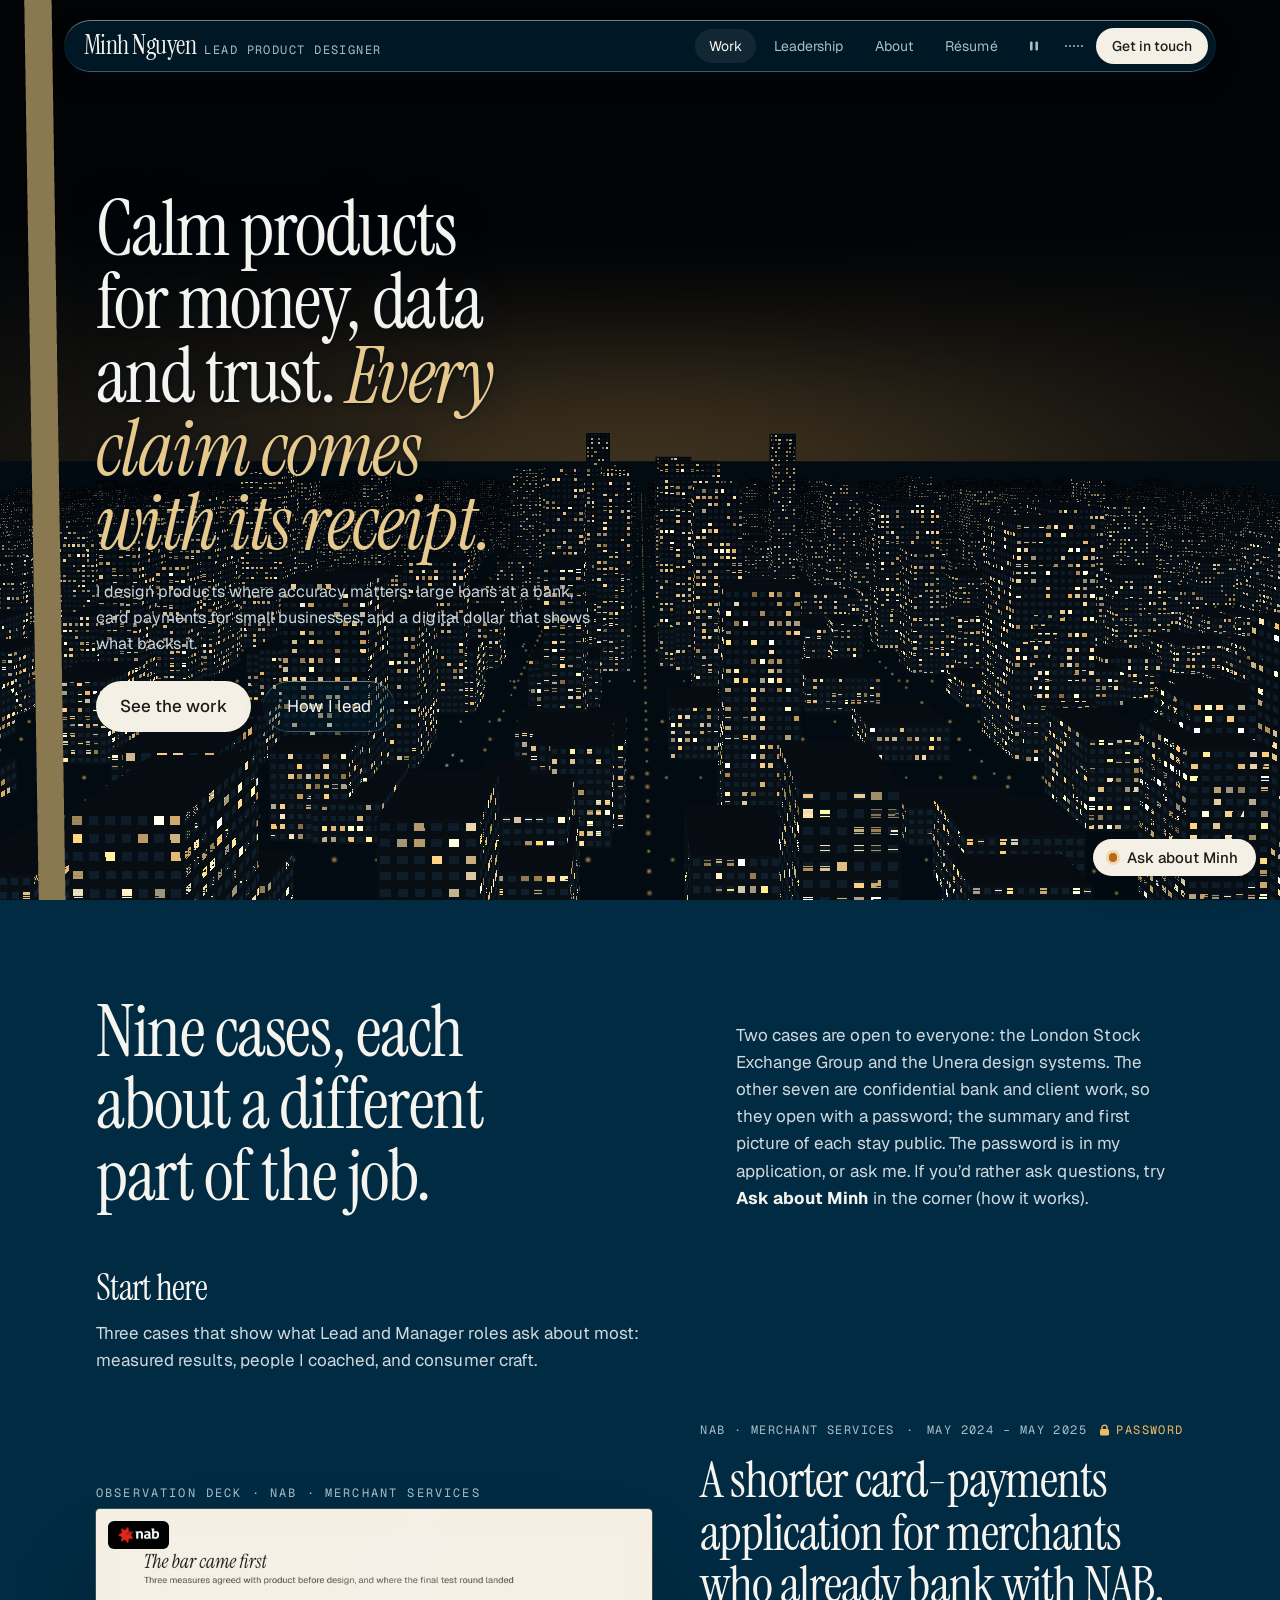
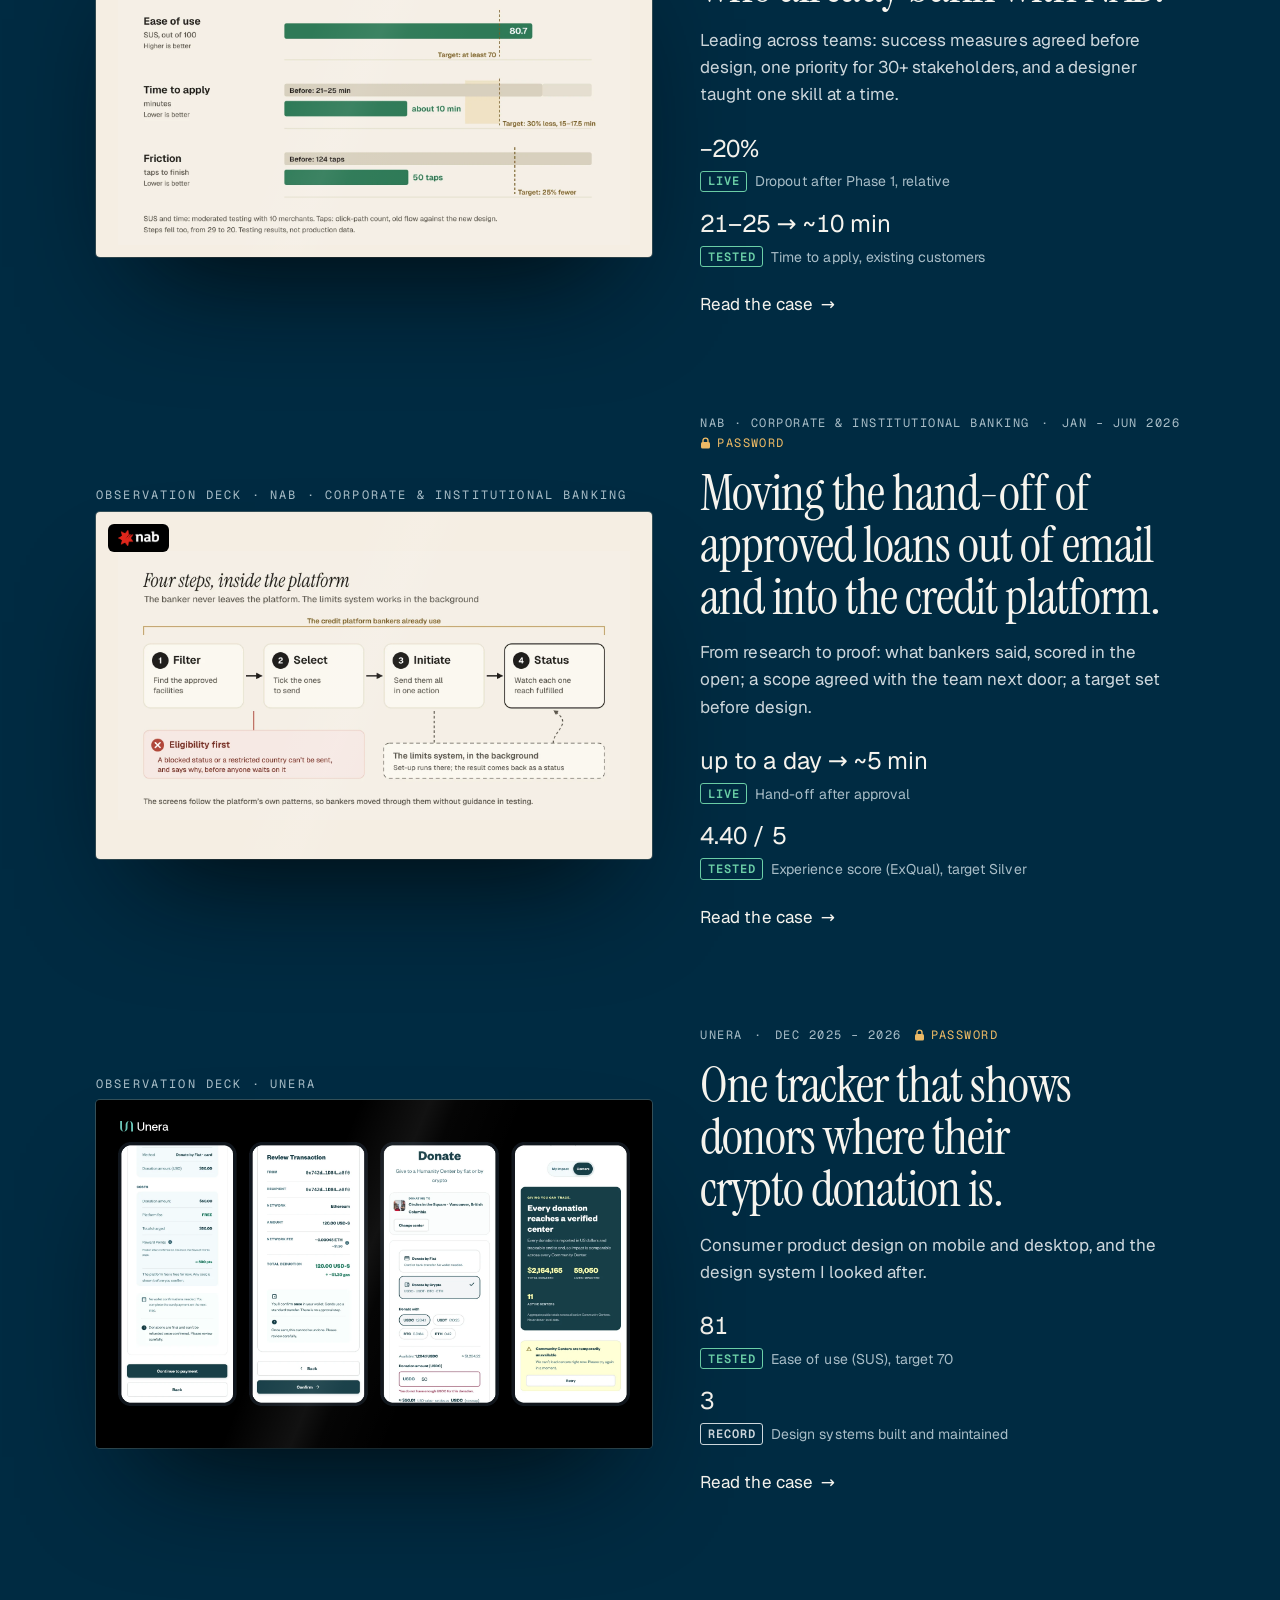
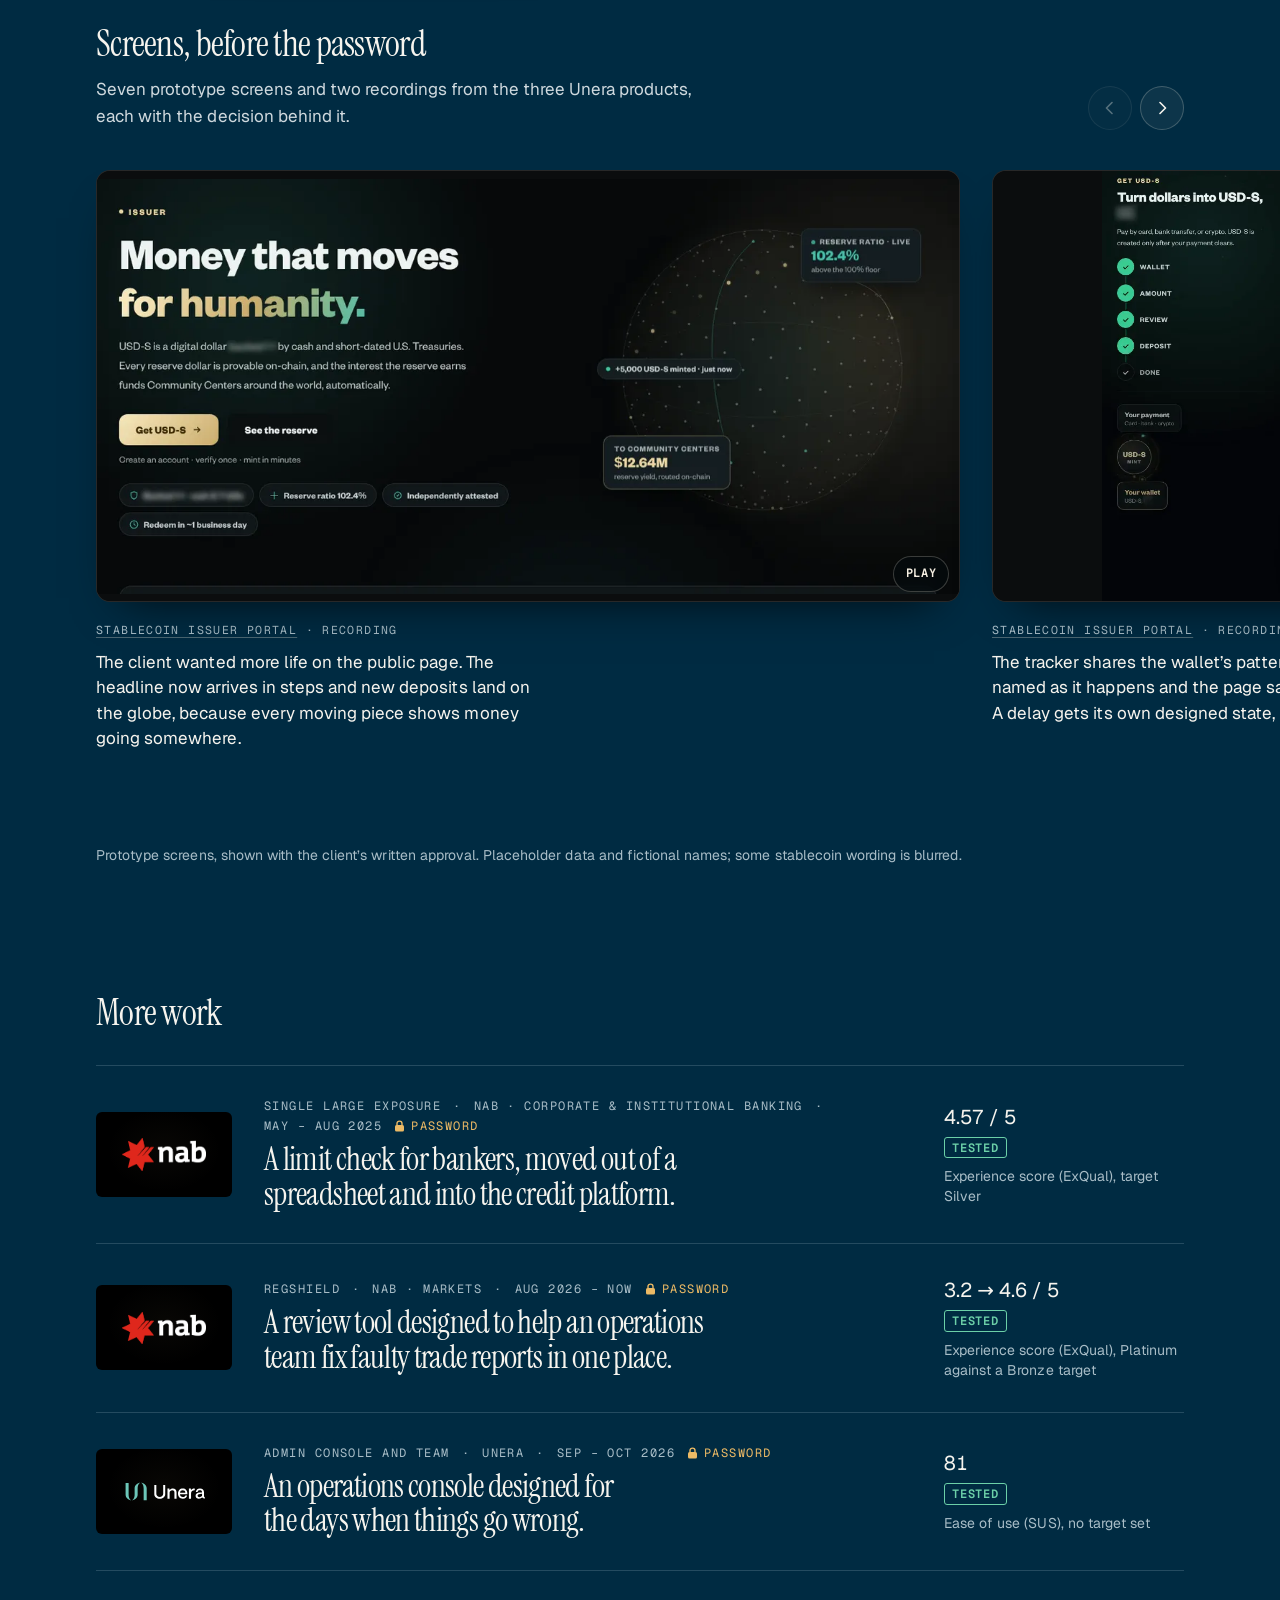
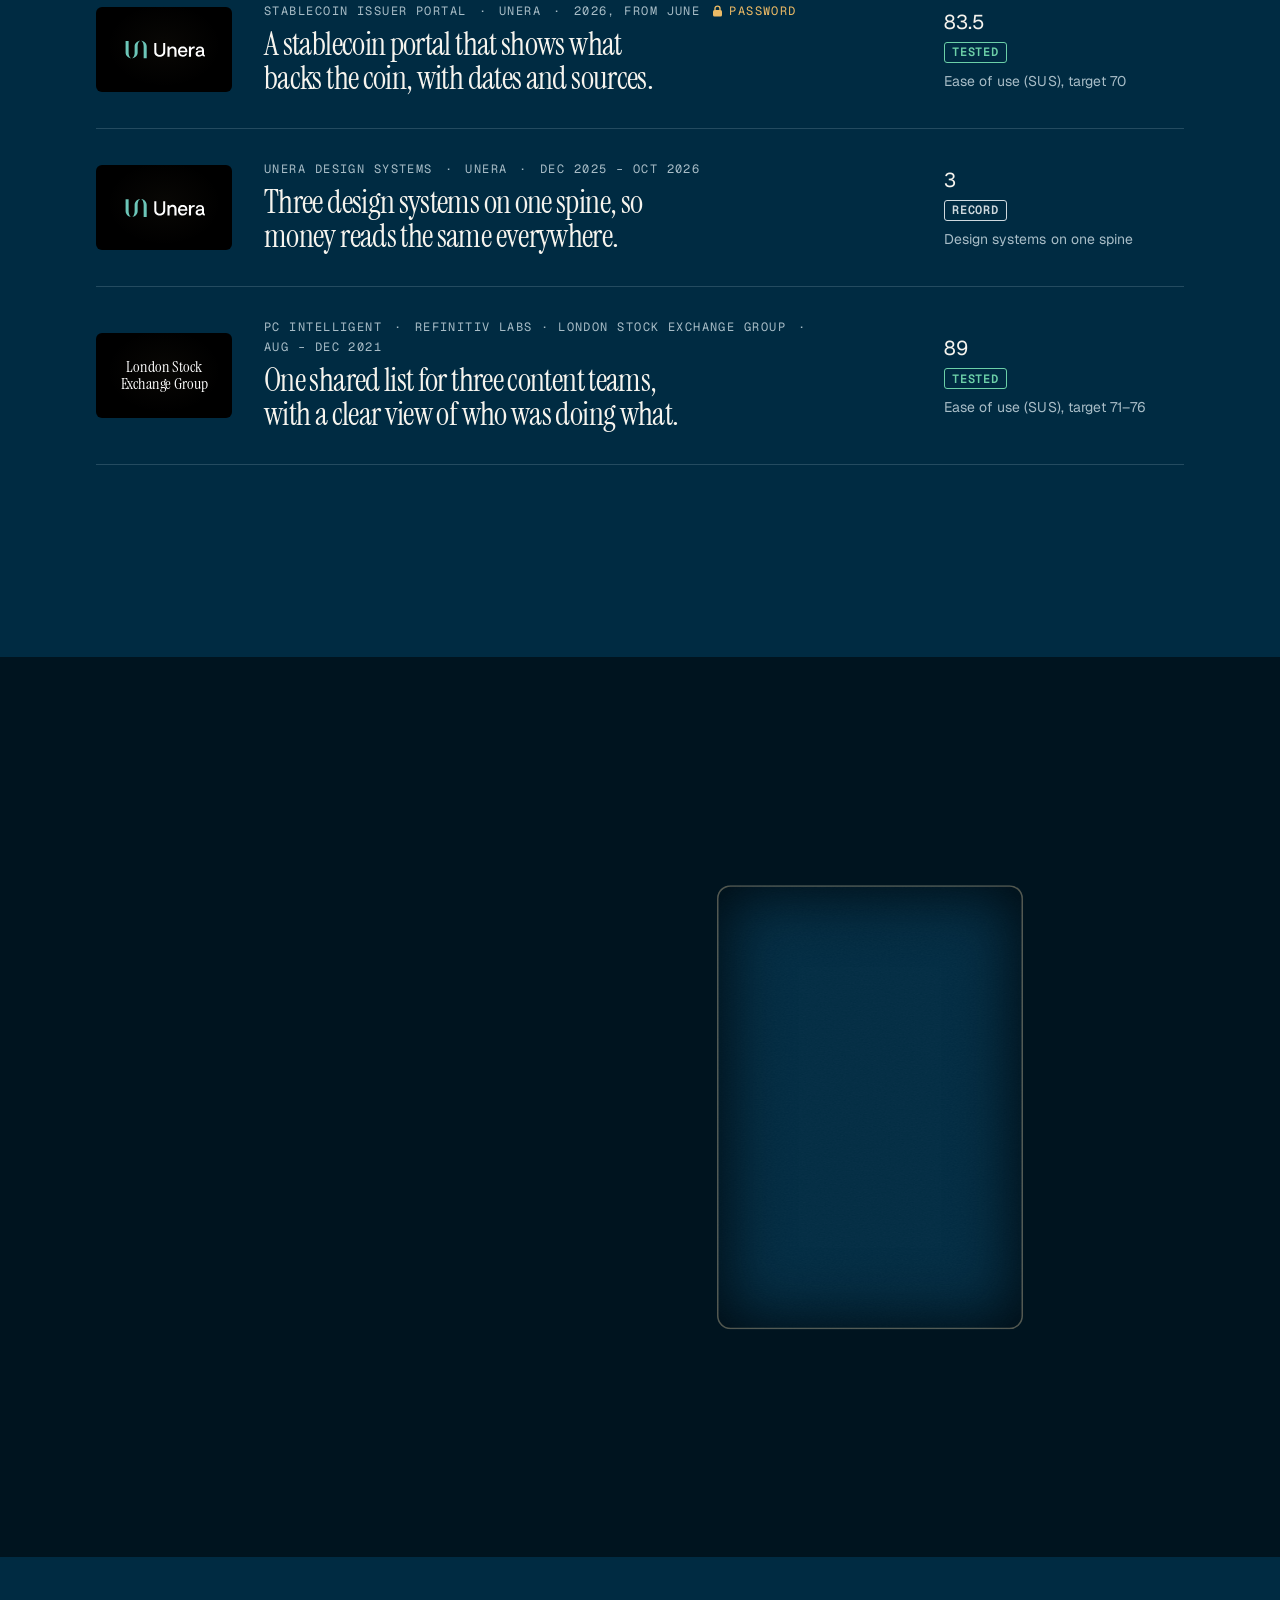
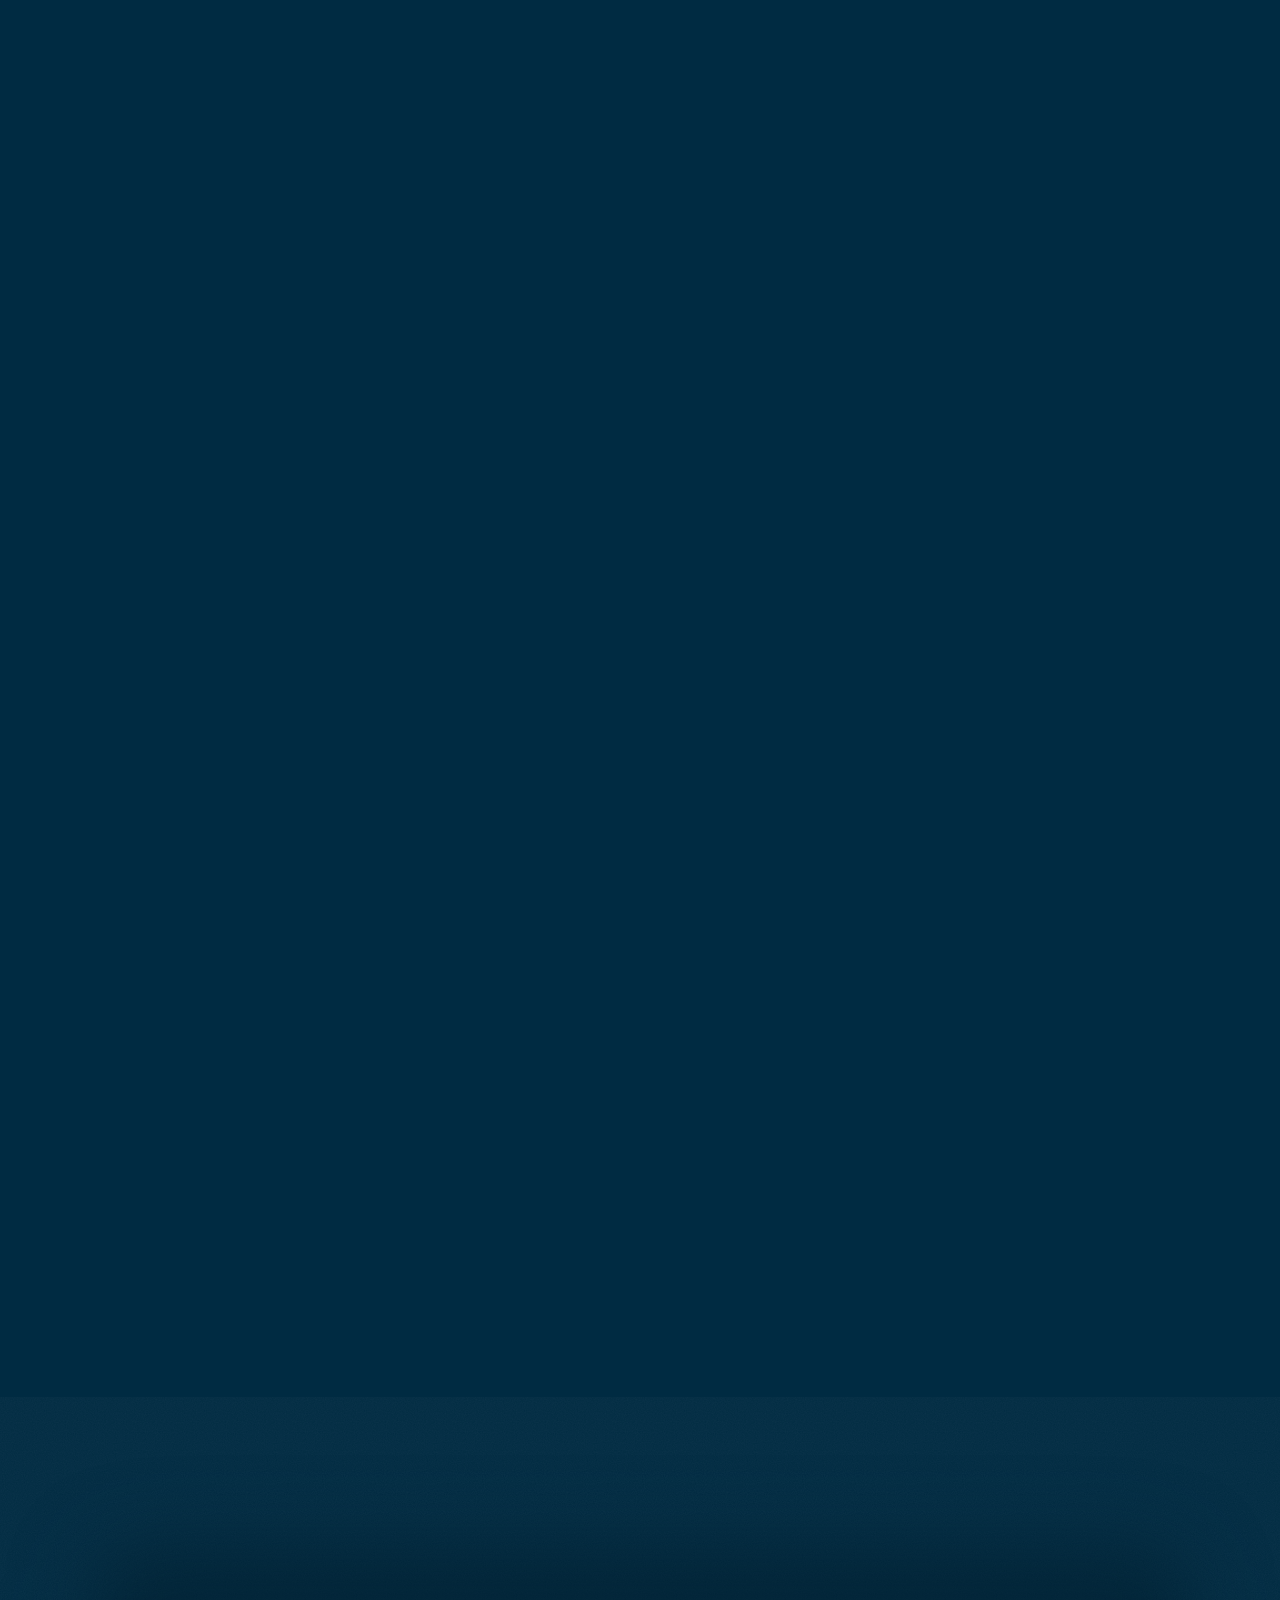
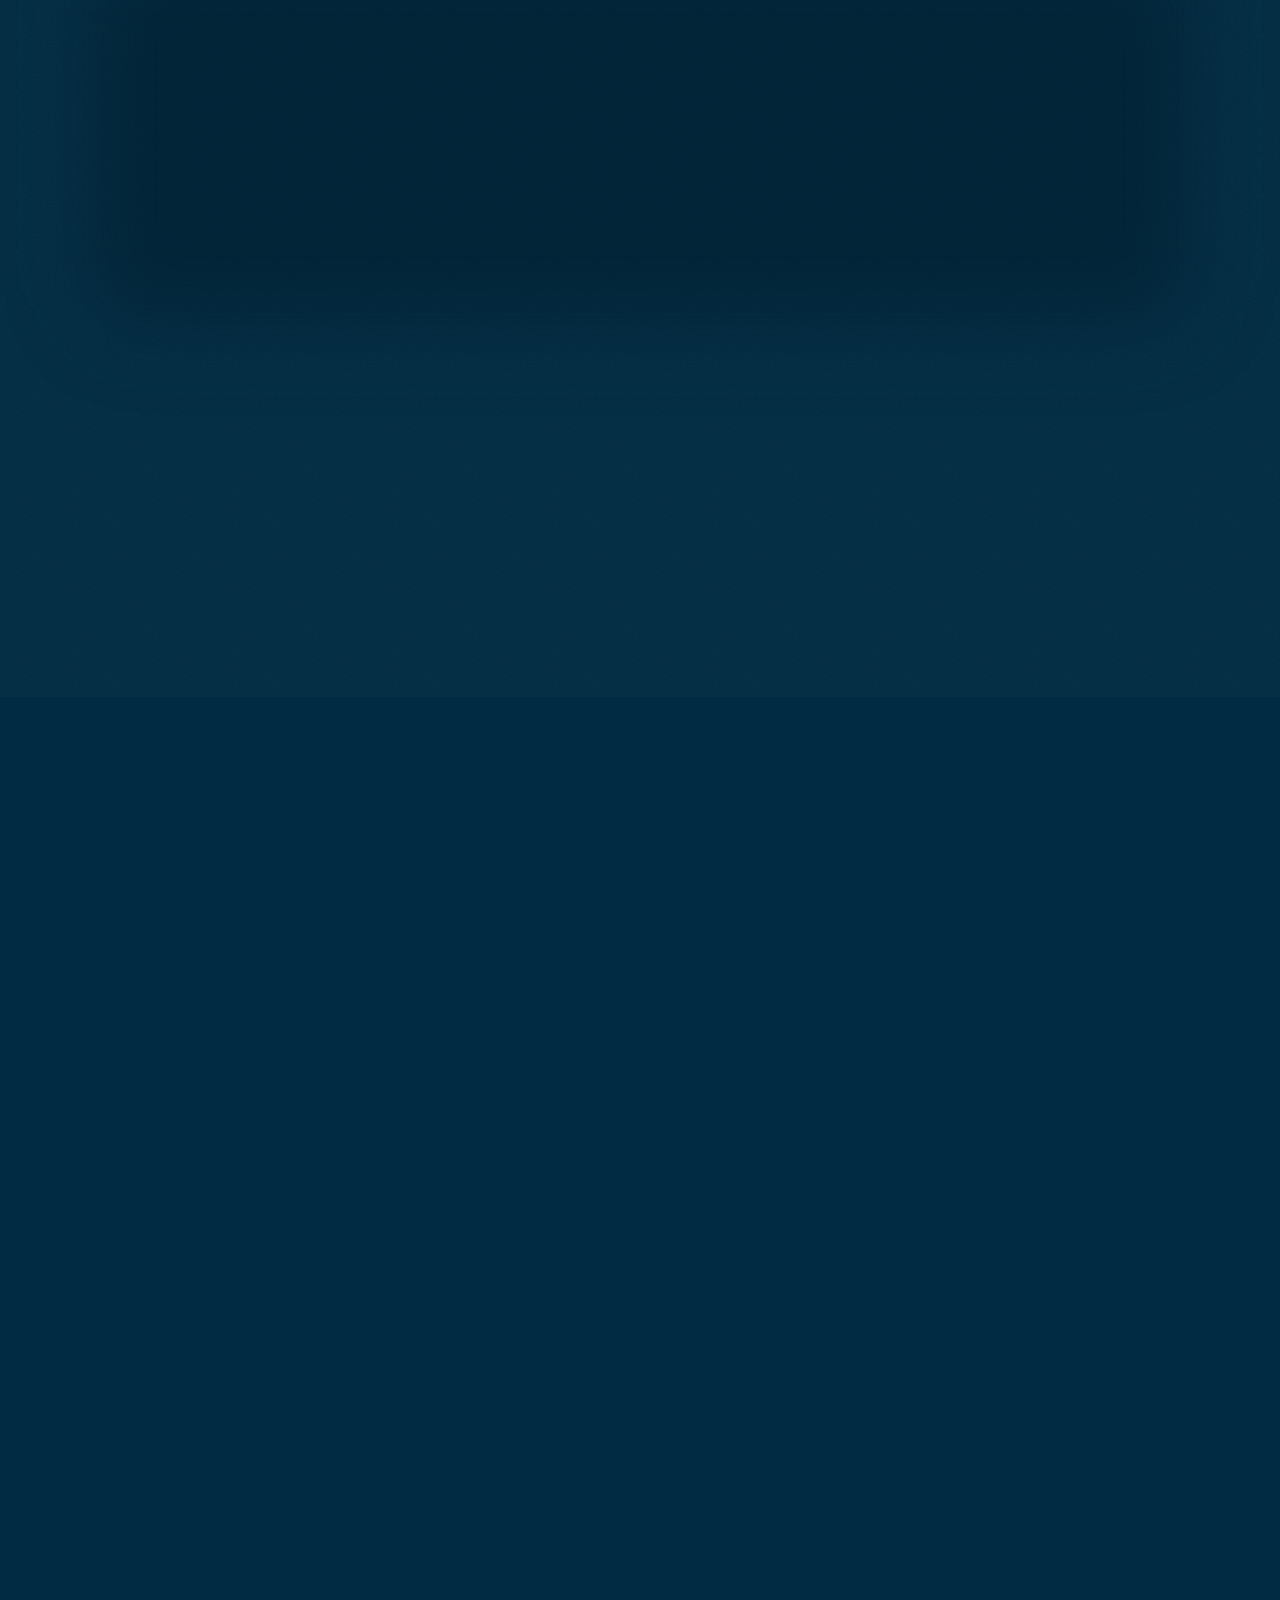
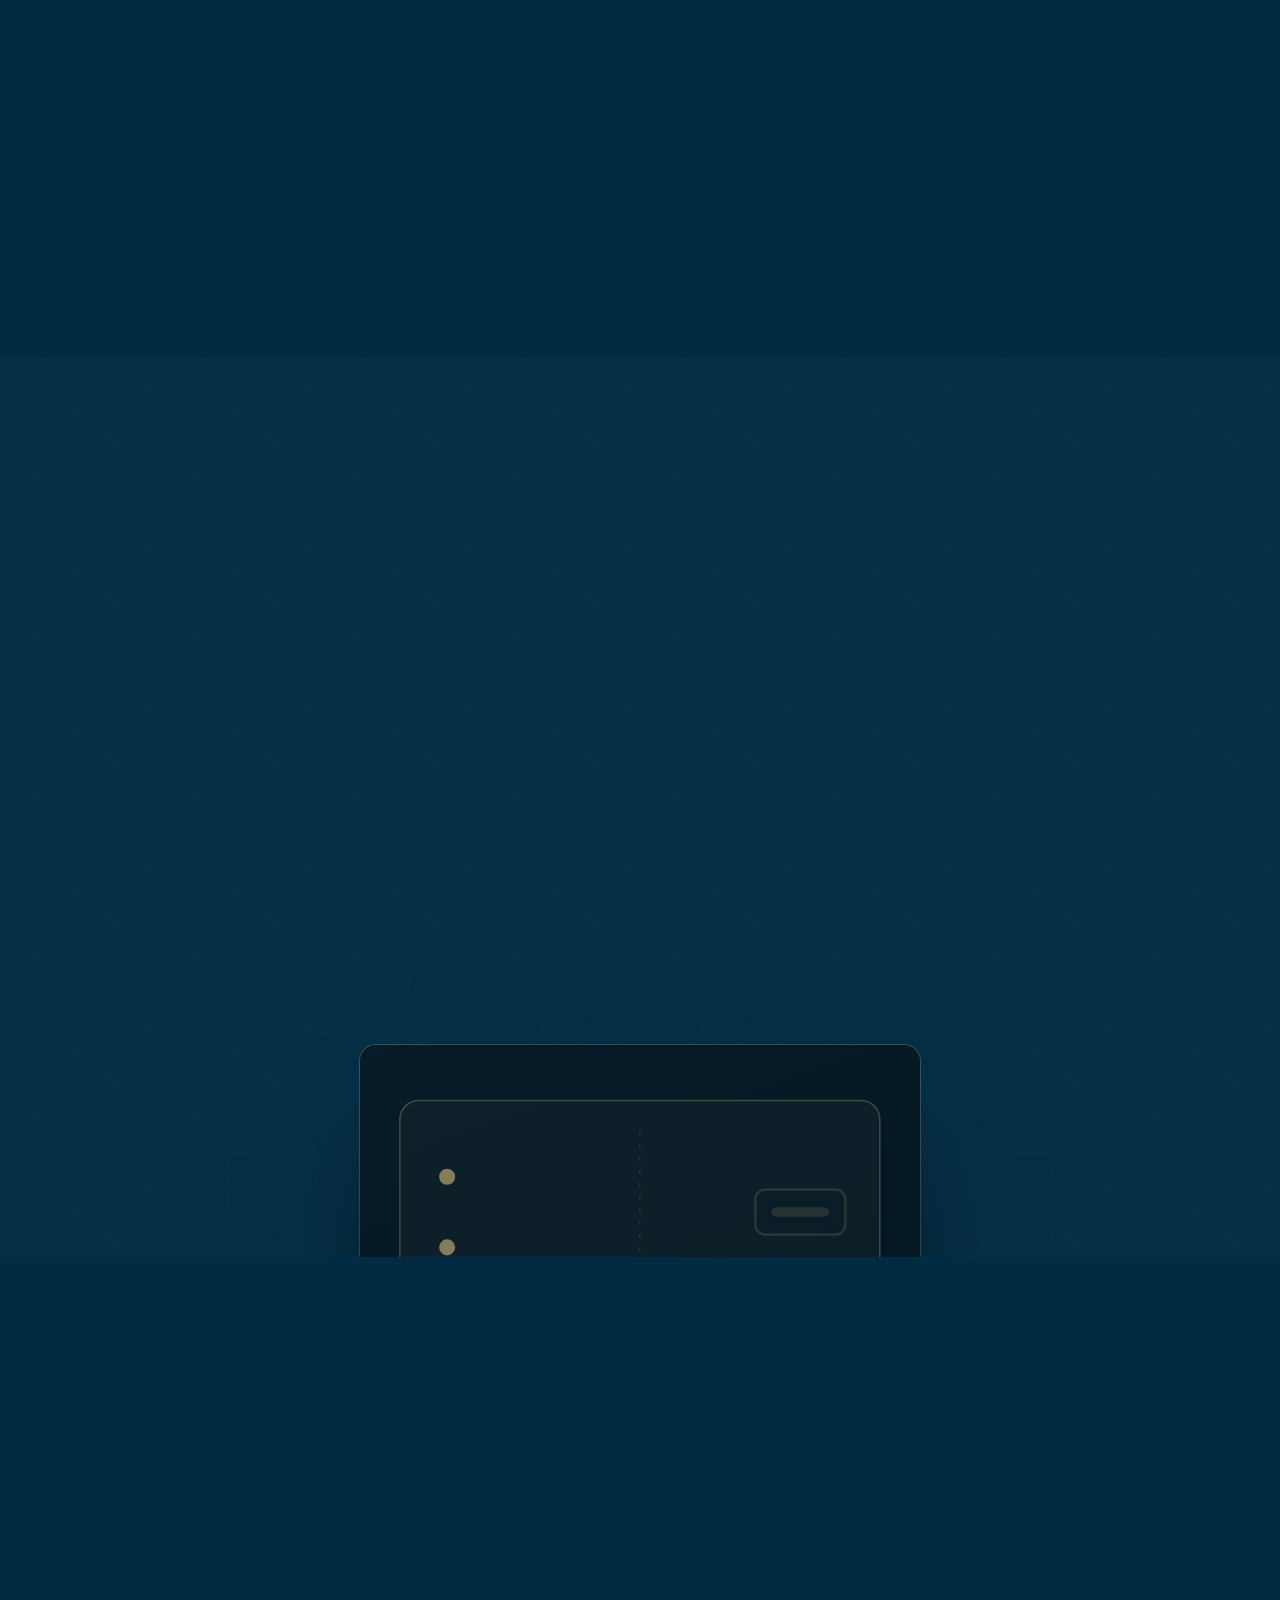
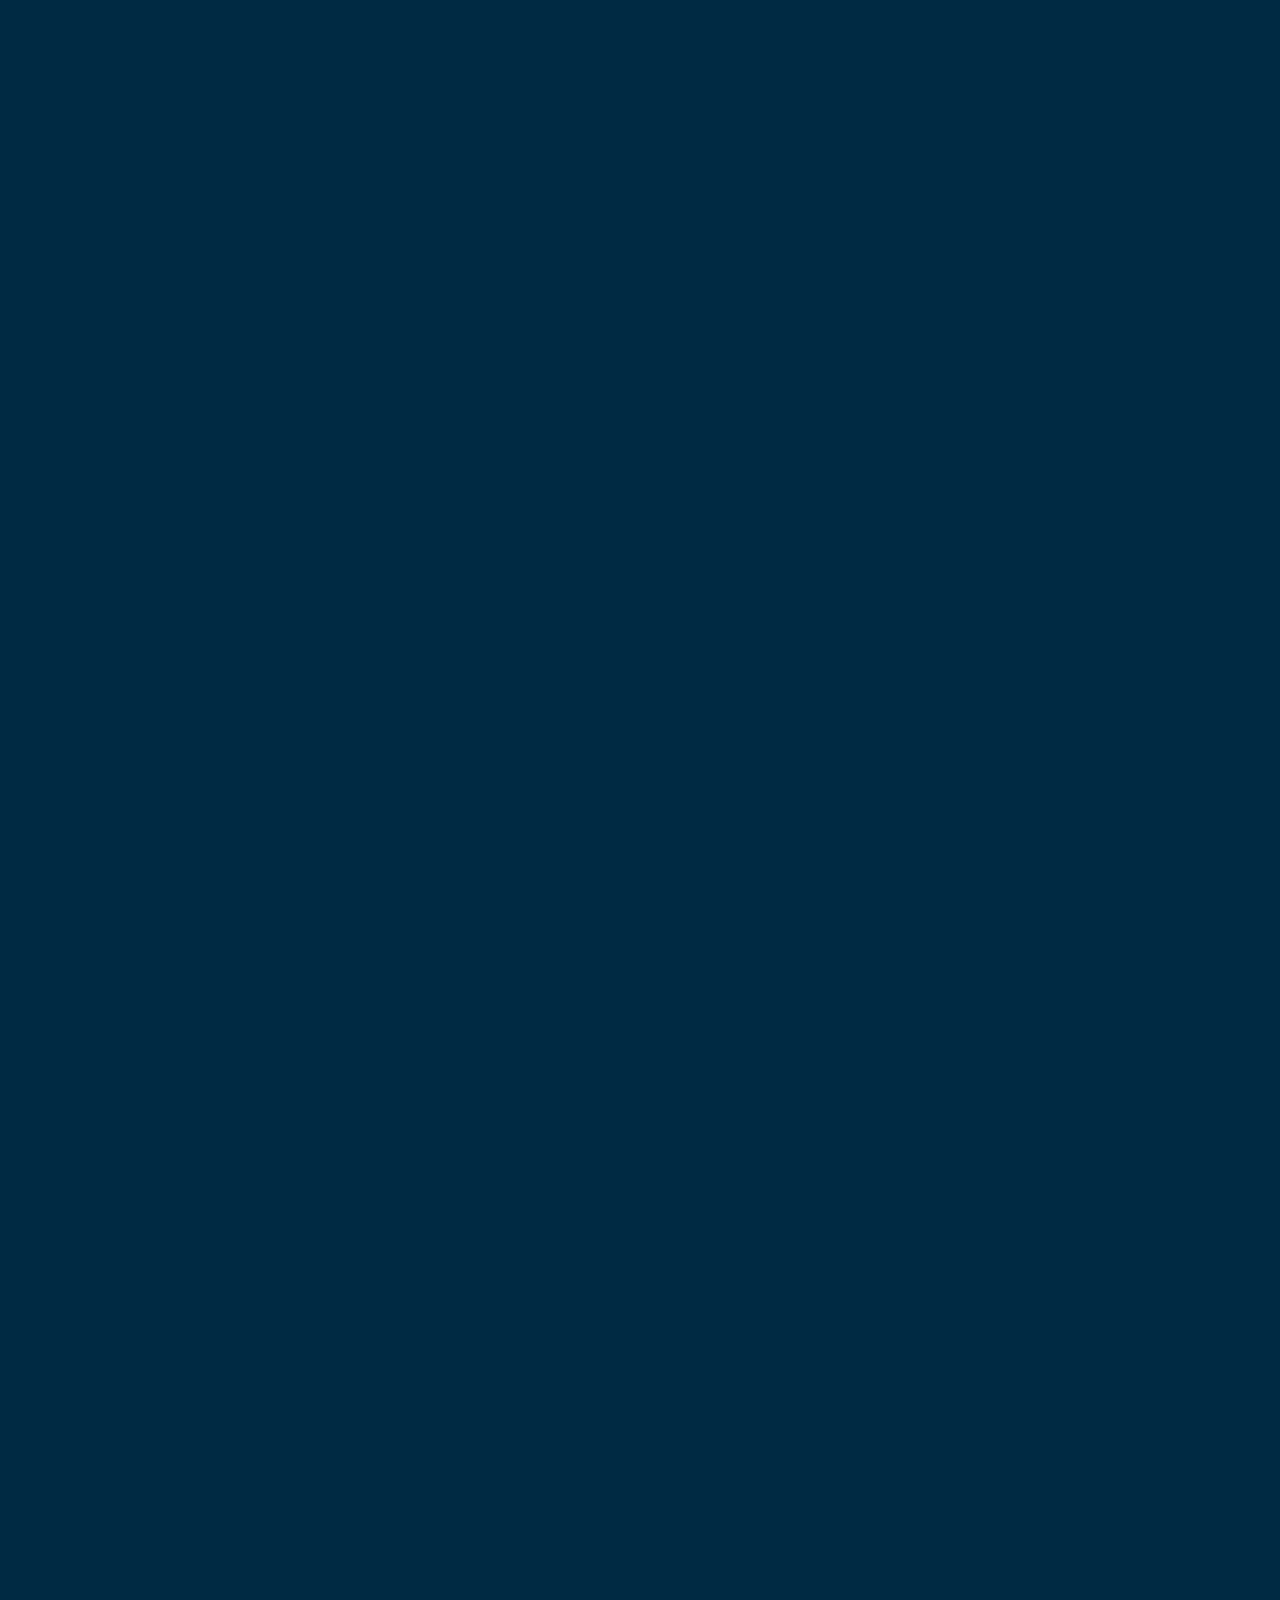
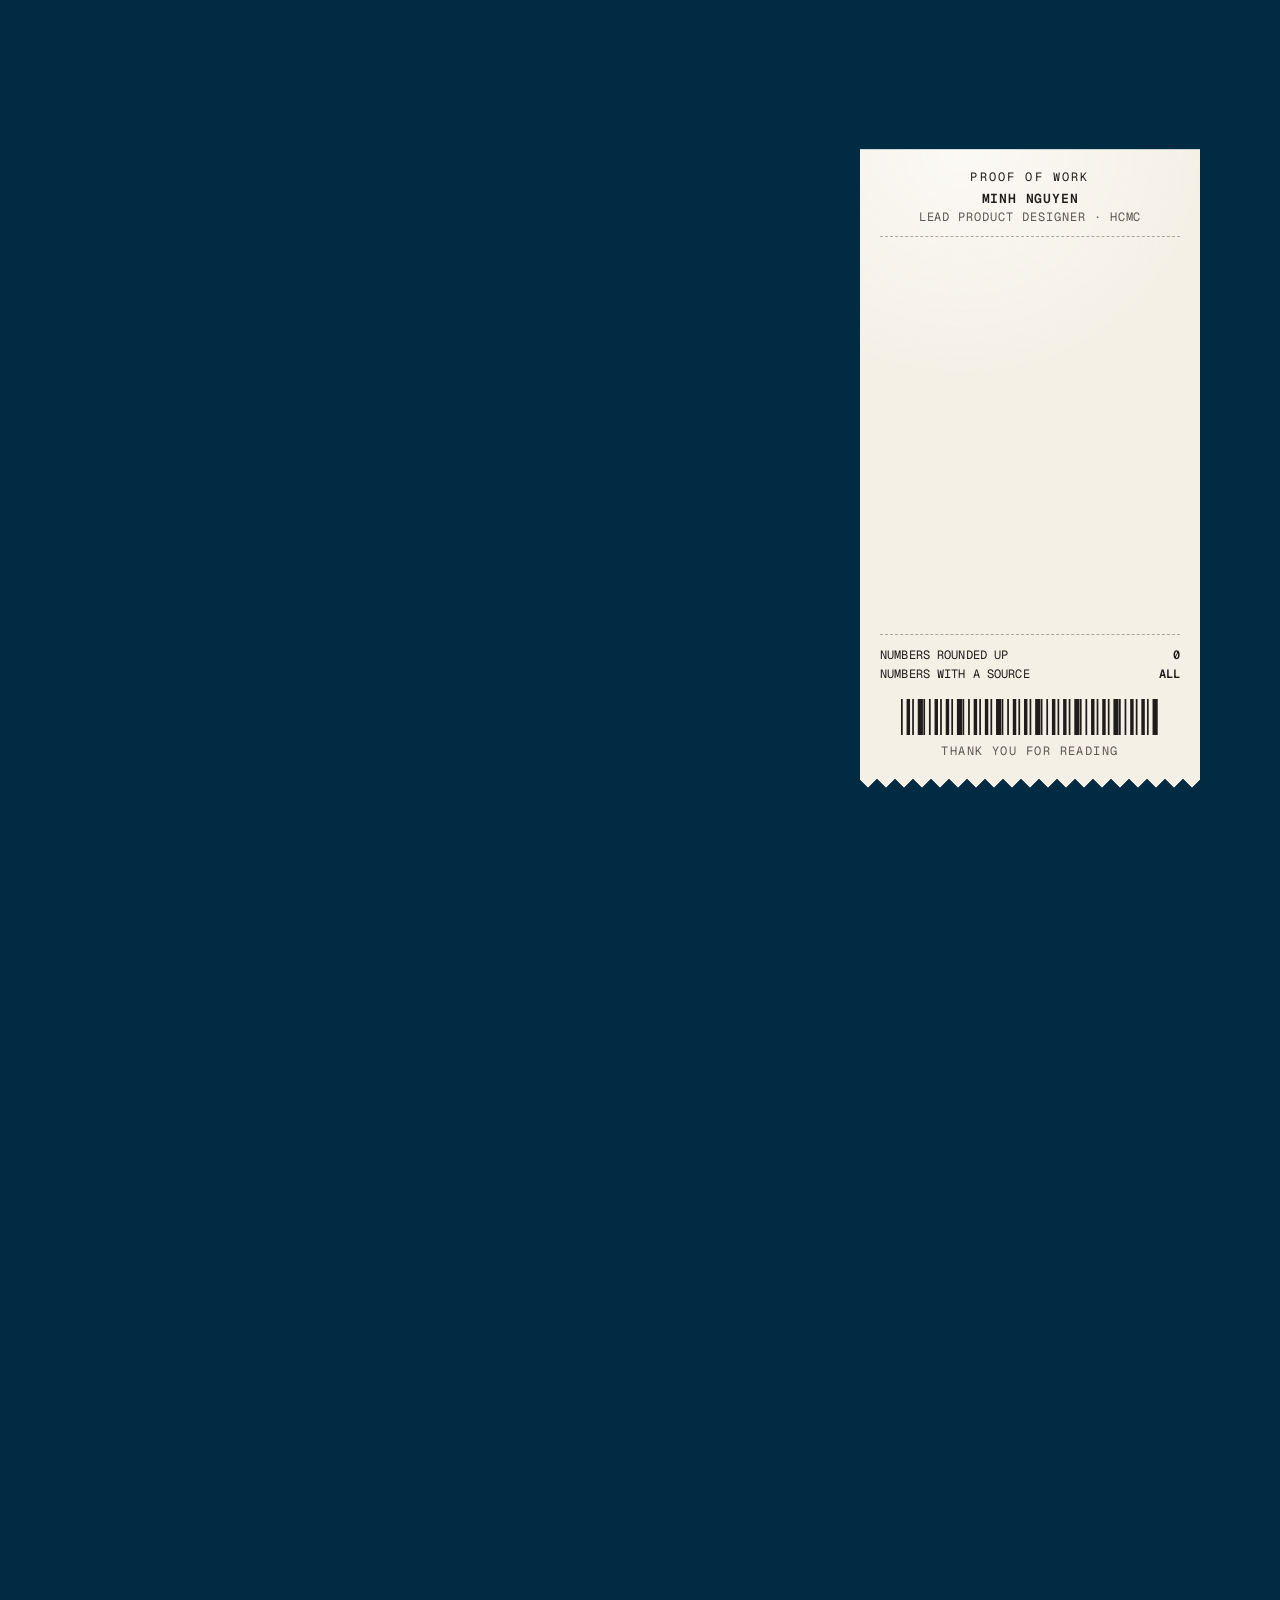
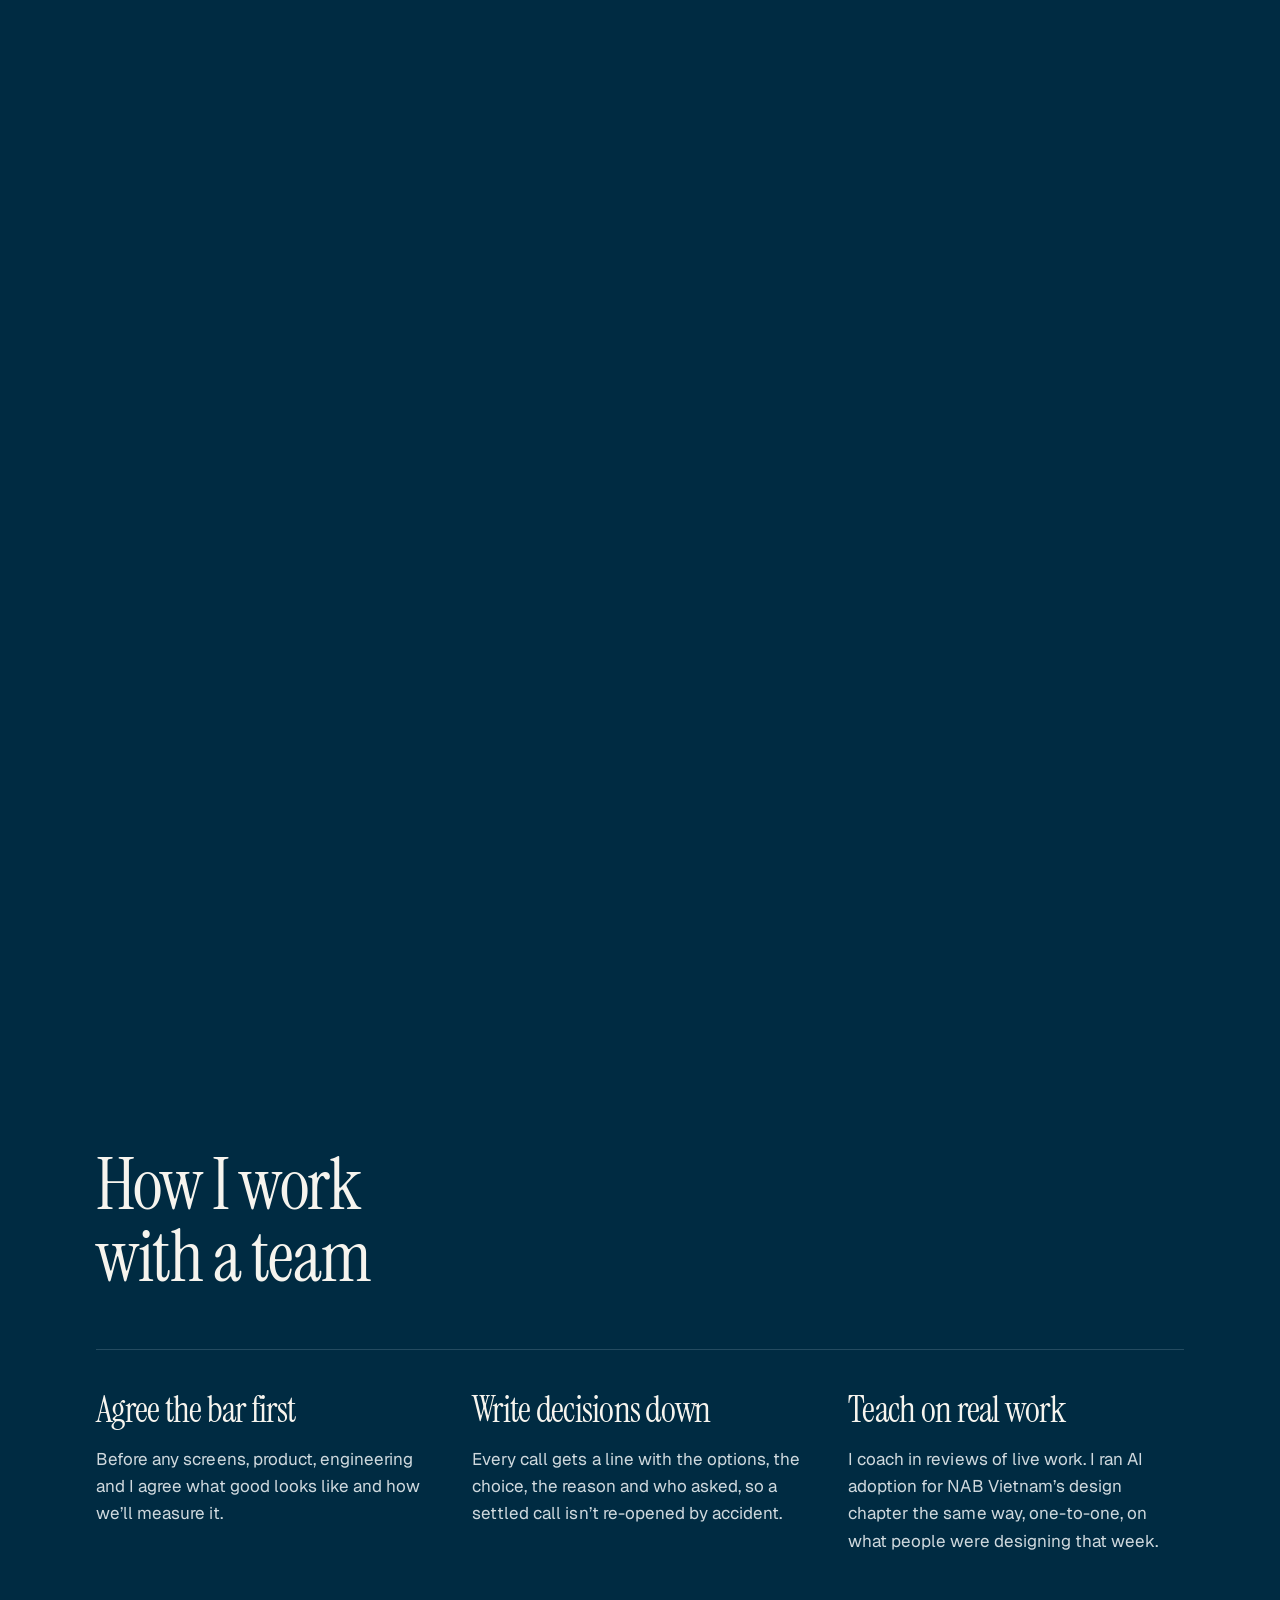
==== commit 0c79991d: "Home line: I design products where accuracy matters Co-Authored-By: Claude Opus 5.5 <noreply@anthrop" ====
--- a/index.html
+++ b/index.html
@@ -1 +1 @@
-<!DOCTYPE html><html lang="en"><head><meta charset="utf-8"><meta name="viewport" content="width=device-width, initial-scale=1"><meta http-equiv="Content-Security-Policy" content="default-src 'self'; script-src 'self' 'sha256-1BvDVWLr3QCC20uHhUDi27eDFVJpk1uMQJGIWKUks2I=' 'sha256-UIrFqcaitjA3OKa9mHKajg3N+0Y7tW9+y0o3QmMFeZQ=' 'sha256-0O7iB6zr9x0r6X6eWYITC9V5q+yWCGAoFvcysBGbY9Q='; style-src 'self' 'unsafe-inline'; img-src 'self' data:; font-src 'self'; media-src 'self'; connect-src 'self'; object-src 'none'; base-uri 'self'; form-action 'none'"><meta name="referrer" content="strict-origin-when-cross-origin"><title>Minh Nguyen · Lead Product Designer</title><meta name="description" content="Lead product designer for banking, fintech and trust products: a consumer stablecoin wallet for phone and desktop, credit workflows and merchant onboarding at NAB, and a review tool for regulatory reporting. Every number comes with how it was measured."><meta name="author" content="Minh Nguyen"><meta property="og:title" content="Minh Nguyen · Lead Product Designer"><meta property="og:description" content="Lead product designer for banking, fintech and trust products: a consumer stablecoin wallet for phone and desktop, credit workflows and merchant onboarding at NAB, and a review tool for regulatory reporting. Every number comes with how it was measured."><meta property="og:type" content="website"><meta property="og:image" content="https://minhnguyenrenol.github.io/portfolio-window/og.png"><meta name="theme-color" content="#002a42"><link rel="icon" href="favicon.svg" type="image/svg+xml"><script src="boot.js"></script><link rel="stylesheet" href="./assets/Base.DAIhT--7.css"></head><body class="min-h-dvh"><a class="skip" href="#main">Skip to content</a><style>astro-island,astro-slot,astro-static-slot{display:contents}</style><script>(function(){let e=async e=>{await(await e())()};(self.Astro||(self.Astro={})).load=e,window.dispatchEvent(new Event(`astro:load`))})();</script><script>(function(){function e(t){"@babel/helpers - typeof";return e=typeof Symbol==`function`&&typeof Symbol.iterator==`symbol`?function(e){return typeof e}:function(e){return e&&typeof Symbol==`function`&&e.constructor===Symbol&&e!==Symbol.prototype?`symbol`:typeof e},e(t)}function t(t,n){if(e(t)!=`object`||!t)return t;var r=t[Symbol.toPrimitive];if(r!==void 0){var i=r.call(t,n||`default`);if(e(i)!=`object`)return i;throw TypeError(`@@toPrimitive must return a primitive value.`)}return(n===`string`?String:Number)(t)}function n(n){var r=t(n,`string`);return e(r)==`symbol`?r:r+``}function r(e,t,r){return(t=n(t))in e?Object.defineProperty(e,t,{value:r,enumerable:!0,configurable:!0,writable:!0}):e[t]=r,e}let i=/* @__PURE__ */ new Set([`__proto__`,`constructor`,`prototype`]);{let e={0:e=>a(e),1:e=>n(e),2:e=>new RegExp(e),3:e=>new Date(e),4:e=>new Map(n(e)),5:e=>new Set(n(e)),6:e=>BigInt(e),7:e=>new URL(e),8:e=>new Uint8Array(e),9:e=>new Uint16Array(e),10:e=>new Uint32Array(e),11:e=>1/0*e},t=t=>{let[n,r]=t;return n in e?e[n](r):void 0},n=e=>e.map(t),a=e=>typeof e!=`object`||!e?e:Object.fromEntries(Object.entries(e).map(([e,n])=>[e,t(n)]));class o extends HTMLElement{constructor(...e){super(...e),r(this,`Component`,void 0),r(this,`hydrator`,void 0),r(this,`hydrate`,async()=>{var e;if(!this.hydrator||!this.isConnected)return;let t=(e=this.parentElement)==null?void 0:e.closest(`astro-island[ssr]`);if(t){t.addEventListener(`astro:hydrate`,this.hydrate,{once:!0});return}let n=this.querySelectorAll(`astro-slot`),r={},i=this.querySelectorAll(`template[data-astro-template]`);for(let e of i){let t=e.closest(this.tagName);t!=null&&t.isSameNode(this)&&(r[e.getAttribute(`data-astro-template`)||`default`]=e.innerHTML,e.remove())}for(let e of n){let t=e.closest(this.tagName);t!=null&&t.isSameNode(this)&&(r[e.getAttribute(`name`)||`default`]=e.innerHTML)}let o;try{o=this.hasAttribute(`props`)?a(JSON.parse(this.getAttribute(`props`))):{}}catch(e){let t=this.getAttribute(`component-url`)||`<unknown>`,n=this.getAttribute(`component-export`);throw n&&(t+=` (export ${n})`),console.error(`[hydrate] Error parsing props for component ${t}`,this.getAttribute(`props`),e),e}await this.hydrator(this)(this.Component,o,r,{client:this.getAttribute(`client`)}),this.removeAttribute(`ssr`),this.dispatchEvent(new CustomEvent(`astro:hydrate`))}),r(this,`unmount`,()=>{this.isConnected||this.dispatchEvent(new CustomEvent(`astro:unmount`))})}disconnectedCallback(){document.removeEventListener(`astro:after-swap`,this.unmount),document.addEventListener(`astro:after-swap`,this.unmount,{once:!0})}connectedCallback(){if(!this.hasAttribute(`await-children`)||document.readyState===`interactive`||document.readyState===`complete`)this.childrenConnectedCallback();else{let e=()=>{document.removeEventListener(`DOMContentLoaded`,e),t.disconnect(),this.childrenConnectedCallback()},t=new MutationObserver(()=>{var t;((t=this.lastChild)==null?void 0:t.nodeType)===Node.COMMENT_NODE&&this.lastChild.nodeValue===`astro:end`&&(this.lastChild.remove(),e())});t.observe(this,{childList:!0}),document.addEventListener(`DOMContentLoaded`,e)}}async childrenConnectedCallback(){let e=this.getAttribute(`before-hydration-url`);e&&await import(e),this.start()}getRetryImportUrl(e){let t=new URL(e,document.baseURI);return t.searchParams.set(`astro-retry`,Date.now().toString()),t.toString()}async importWithRetry(e){try{return await import(e)}catch(t){return await new Promise(e=>setTimeout(e,1e3)),import(this.getRetryImportUrl(e))}}handleHydrationError(e){let t=this.getAttribute(`component-url`),n=new CustomEvent(`astro:hydration-error`,{cancelable:!0,bubbles:!0,composed:!0,detail:{error:e,componentUrl:t}});this.dispatchEvent(n)&&console.error(`[astro-island] Error hydrating ${t}`,e)}async start(){let e=JSON.parse(this.getAttribute(`opts`)),t=this.getAttribute(`client`);if(Astro[t]===void 0)window.addEventListener(`astro:${t}`,()=>this.start(),{once:!0});else try{await Astro[t](async()=>{let e=this.getAttribute(`renderer-url`);try{let[t,{default:n}]=await Promise.all([this.importWithRetry(this.getAttribute(`component-url`)),e?this.importWithRetry(e):Promise.resolve({default:()=>()=>{}})]),r=this.getAttribute(`component-export`)||`default`;if(r.includes(`.`)){this.Component=t;for(let e of r.split(`.`)){if(i.has(e)||!this.Component||typeof this.Component!=`object`&&typeof this.Component!=`function`||!Object.hasOwn(this.Component,e))throw Error(`Invalid component export path: ${r}`);this.Component=this.Component[e]}}else{if(i.has(r))throw Error(`Invalid component export path: ${r}`);this.Component=t[r]}return this.hydrator=n,this.hydrate}catch(e){return this.handleHydrationError(e),()=>{}}},e,this)}catch(e){this.handleHydrationError(e)}}attributeChangedCallback(){this.hydrate()}}r(o,`observedAttributes`,[`props`]),customElements.get(`astro-island`)||customElements.define(`astro-island`,o)}})();</script><astro-island uid="2cGtDc" prefix="r17" component-url="./assets/World.DWk5gvzu.js" component-export="default" renderer-url="./assets/client.DKhQzRHo.js" props="{&quot;story&quot;:[0,&quot;A&quot;],&quot;page&quot;:[0,&quot;home&quot;],&quot;piece&quot;:[0]}" ssr client="load" opts="{&quot;name&quot;:&quot;World&quot;,&quot;value&quot;:true}" await-children><canvas class="world-canvas" aria-hidden="true"></canvas><!--astro:end--></astro-island><header class="fixed inset-x-0 top-0 z-50 px-4 pt-4 md:px-8 md:pt-5"><nav aria-label="Main" class="glass header-glass mx-auto max-w-6xl rounded-[26px] md:rounded-full"><div class="flex items-center justify-between gap-4 py-2 pl-5 pr-2"><a href="index.html" class="flex items-baseline gap-2 whitespace-nowrap text-chalk no-underline" aria-label="Minh Nguyen, home"><span class="display text-[1.6rem] leading-none">Minh Nguyen</span><span class="hidden font-mono text-xs uppercase tracking-[0.12em] text-fog lg:inline">Lead Product Designer</span></a><div class="flex items-center gap-1"><ul class="hidden items-center gap-1 md:flex"><li><a href="index.html#work" aria-current="page" class="rounded-full px-3.5 py-2 text-sm no-underline transition-colors hover:text-chalk text-chalk bg-white/[0.07]">Work</a></li><li><a href="leadership.html" class="rounded-full px-3.5 py-2 text-sm no-underline transition-colors hover:text-chalk text-fog">Leadership</a></li><li><a href="about.html" class="rounded-full px-3.5 py-2 text-sm no-underline transition-colors hover:text-chalk text-fog">About</a></li><li><a href="resume.html" class="rounded-full px-3.5 py-2 text-sm no-underline transition-colors hover:text-chalk text-fog">Résumé</a></li></ul><astro-island uid="Z14yjh3" prefix="r18" component-url="./assets/MotionToggle.DZvroh76.js" component-export="default" renderer-url="./assets/client.DKhQzRHo.js" props="{}" ssr client="load" opts="{&quot;name&quot;:&quot;MotionToggle&quot;,&quot;value&quot;:true}" await-children><button type="button" aria-pressed="false" aria-label="Pause motion" title="Pause motion" class="grid h-9 w-9 place-items-center rounded-full text-fog transition-colors hover:text-chalk"><svg width="16" height="16" viewBox="0 0 16 16" aria-hidden="true"><g fill="currentColor"><rect x="4" y="3.5" width="2.6" height="9" rx="1"></rect><rect x="9.4" y="3.5" width="2.6" height="9" rx="1"></rect></g></svg></button><!--astro:end--></astro-island><astro-island uid="Z1srwuE" prefix="r19" component-url="./assets/SoundToggle.DpTjMWbg.js" component-export="default" renderer-url="./assets/client.DKhQzRHo.js" props="{}" ssr client="load" opts="{&quot;name&quot;:&quot;SoundToggle&quot;,&quot;value&quot;:true}" await-children><button type="button" aria-pressed="false" aria-label="Sound" title="Sound off" class="group grid h-9 w-9 place-items-center rounded-full text-fog transition-colors hover:text-chalk"><svg width="20" height="14" viewBox="0 0 20 14" aria-hidden="true"><rect x="1" width="2" rx="1" fill="currentColor" y="6" height="2" class=""></rect><rect x="5" width="2" rx="1" fill="currentColor" y="6" height="2" class=""></rect><rect x="9" width="2" rx="1" fill="currentColor" y="6" height="2" class=""></rect><rect x="13" width="2" rx="1" fill="currentColor" y="6" height="2" class=""></rect><rect x="17" width="2" rx="1" fill="currentColor" y="6" height="2" class=""></rect></svg></button><!--astro:end--></astro-island><a href="mailto:xpland.nguyen@gmail.com" class="whitespace-nowrap rounded-full bg-paper px-4 py-2 text-sm font-medium text-ink no-underline transition-transform hover:scale-[1.03]">Get in touch</a></div></div><ul class="flex justify-center gap-1 border-t border-white/10 px-2 py-1.5 md:hidden" aria-label="Sections"><li><a href="index.html#work" aria-current="page" class="block rounded-full px-3 py-1.5 text-[0.8125rem] no-underline bg-white/[0.08] text-chalk">Work</a></li><li><a href="leadership.html" class="block rounded-full px-3 py-1.5 text-[0.8125rem] no-underline text-fog">Leadership</a></li><li><a href="about.html" class="block rounded-full px-3 py-1.5 text-[0.8125rem] no-underline text-fog">About</a></li><li><a href="resume.html" class="block rounded-full px-3 py-1.5 text-[0.8125rem] no-underline text-fog">Résumé</a></li></ul></nav></header><main id="main" tabindex="-1"><astro-island uid="Z1uQeNY" prefix="r11" component-url="./assets/HomeHero.C72Pa-oj.js" component-export="default" renderer-url="./assets/client.DKhQzRHo.js" props="{&quot;story&quot;:[0,{&quot;hero1&quot;:[0,&quot;Calm products for money, data and trust.&quot;],&quot;hero2&quot;:[0,&quot;Every claim comes with its receipt.&quot;],&quot;mapLine&quot;:[0,&quot;Designed from Ho Chi Minh City. Shipped for teams in Singapore, Sydney, Melbourne, London and Vancouver.&quot;],&quot;workTitle&quot;:[0,&quot;Nine cases, each about a different part of the job.&quot;],&quot;habitsTitle&quot;:[0,&quot;How I work with a team&quot;],&quot;close1&quot;:[0,&quot;I’d like to hear what your team is building.&quot;],&quot;close2&quot;:[0,&quot;Every claim comes with its receipt.&quot;],&quot;caseLabel&quot;:[0,&quot;The full case&quot;],&quot;nextLabel&quot;:[0,&quot;Next&quot;],&quot;id&quot;:[0,&quot;A&quot;],&quot;name&quot;:[0,&quot;The observation deck&quot;],&quot;shape&quot;:[0,&quot;pane&quot;],&quot;backdrop&quot;:[0,&quot;deck&quot;],&quot;heroEyebrow&quot;:[0,&quot;Minh Nguyen · Lead Product Designer&quot;],&quot;heroSub&quot;:[0,&quot;I lead design where a wrong number costs real money: large loans at a bank, card payments for small businesses, and a digital dollar that shows what backs it.&quot;],&quot;reveal&quot;:[0,&quot;From up here the hand-offs show: the same details copied from a spreadsheet into an email, then typed again. The new hand-off asks for them once.&quot;],&quot;split&quot;:[1,[[0,&quot;Seen from&quot;],[0,&quot;above.&quot;]]],&quot;objectCaption&quot;:[0,&quot;This hand-off ran through a spreadsheet, email and the bank’s credit platform, and I mapped it before drawing a screen. Now the platform does its own checks in the background, and when a request fails the screen says why.&quot;],&quot;caseHeroHint&quot;:[0,&quot;Behind glass&quot;],&quot;frameLabel&quot;:[0,&quot;OBSERVATION DECK&quot;]}],&quot;heroImage&quot;:[0]}" ssr client="load" opts="{&quot;name&quot;:&quot;HomeHero&quot;,&quot;value&quot;:true}" await-children><section data-stage="true" data-t0="0" data-t1="0.05" class="relative bg-night h-[100dvh]"><div class="absolute inset-0 overflow-hidden"><div class="absolute inset-0 will-change-transform" style="transform:scale(1.16)"><div class="absolute inset-0 overflow-hidden " aria-hidden="true"><canvas class="absolute inset-0 h-full w-full"></canvas><div class="grain absolute inset-0"></div></div></div><div aria-hidden="true" class="aperture-hole pointer-events-none absolute -translate-x-1/2 -translate-y-1/2 will-change-[width,height]" style="border-radius:1.5vmin;box-shadow:0 0 0 300vmax hsl(201 100% 6%);width:34vmin;height:49.3vmin"><div class="aperture-edge absolute inset-0" style="border-radius:1.5vmin;opacity:1"></div></div><div class="absolute inset-0 overflow-y-auto" style="opacity:1;transform:none"><div class="hero-copy mx-auto flex min-h-full max-w-6xl flex-col justify-end px-5 pb-20 pt-28 md:justify-center md:px-8 md:pb-24"><p class="hero-eyebrow on-scene hidden font-mono text-xs uppercase tracking-[0.16em] text-fog md:block">Minh Nguyen · Lead Product Designer</p><h1 class="display on-scene mt-4 max-w-[14ch] text-[2.75rem] leading-[0.95] sm:text-[4.6rem] md:mt-6 lg:text-[6rem]">Calm products for money, data and trust.<!-- --> <em class="text-champagne">Every claim comes with its receipt.</em></h1><p class="hero-sub on-scene mt-5 max-w-[36rem] text-base leading-relaxed text-mist md:mt-8 md:text-lg">I lead design where a wrong number costs real money: large loans at a bank, card payments for small businesses, and a digital dollar that shows what backs it.</p><div class="hero-cta mt-7 flex flex-wrap items-center gap-3 md:mt-10"><a href="#work" class="rounded-full bg-paper px-6 py-3 font-medium text-ink no-underline transition-transform hover:scale-[1.03]">See the work</a><a href="leadership.html" class="glass rounded-full px-6 py-3 text-chalk no-underline transition-transform hover:scale-[1.03]">How I lead</a></div></div></div></div></section><!--astro:end--></astro-island><section id="work" class="scroll-mt-24 pt-16 md:pt-24"><div class="mx-auto max-w-6xl px-5 md:px-8"><div class="grid gap-6 md:grid-cols-[1fr_auto] md:items-end"><h2 class="display max-w-[16ch] text-5xl md:text-7xl">Nine cases, each about a different part of the job.</h2><p class="max-w-[28rem] text-mist">Two cases are open to everyone: the London Stock Exchange Group and the Unera design systems. The other seven are confidential bank and client work, so they open with a password; the summary and first picture of each stay public. The password is in my application, or ask me. If you’d rather ask questions, try <strong class="text-chalk">Ask about Minh</strong> in the corner (<a href="about.html#chat">how it works</a>).</p></div><h3 class="display mt-14 text-3xl md:text-4xl">Start here</h3><p class="mt-3 max-w-[52ch] text-mist">Three cases that show what Lead and Manager roles ask about most: measured results, people I coached, and consumer craft.</p><ol class="mt-12 grid gap-20 md:gap-24" aria-label="Start here"><li><a href="merchant-onboarding.html" class="case-card group grid gap-8 no-underline md:grid-cols-[1.15fr_1fr] md:items-center md:gap-12"><div class="frame frame-pane  case-thumb"><div class="frame-glass"><div class="cover-tile"><img src="img/merchant/d-bar.webp" alt="" width="1600" height="980" loading="lazy" decoding="async" class="cover-tile-img"><span class="cover-brand"><img src="img/logos/nab-white.webp" alt="NAB logo" class="cover-brand-mark"></span></div></div><span class="frame-reflection" aria-hidden="true"></span><span class="frame-label" aria-hidden="true">OBSERVATION DECK · NAB · Merchant Services</span></div><div><div class="flex flex-wrap items-center gap-x-3 gap-y-1 font-mono text-xs uppercase tracking-[0.12em] text-fog"><span>NAB · Merchant Services</span><span>·</span><span>May 2024 – May 2025</span><span class="inline-flex items-center gap-1.5 text-est"><svg width="11" height="12" viewBox="0 0 11 12" aria-hidden="true"><rect x="1" y="5" width="9" height="6.5" rx="1.5" fill="currentColor"></rect><path d="M3 5V3.6a2.5 2.5 0 0 1 5 0V5" stroke="currentColor" fill="none" stroke-width="1.4"></path></svg>Password</span></div><h4 class="display mt-4 text-4xl leading-[1.02] transition-colors group-hover:text-white md:text-[3.2rem]">A shorter card-payments application for merchants who already bank with NAB.</h4><p class="mt-4 text-mist">Leading across teams: success measures agreed before design, one priority for 30+ stakeholders, and a designer taught one skill at a time.</p><ul class="mt-6 flex flex-wrap gap-x-10 gap-y-4"><li><div class="tabular text-2xl text-chalk">−20%</div><div class="mt-1.5 flex flex-wrap items-center gap-2 text-sm text-fog"><span class="stamp" data-k="live" title="Measured in production. A relative fall, not percentage points; analytics after Phase 1">Live</span> Dropout after Phase 1, relative</div></li><li><div class="tabular text-2xl text-chalk">21–25 → ~10 min</div><div class="mt-1.5 flex flex-wrap items-center gap-2 text-sm text-fog"><span class="stamp" data-k="tested" title="Measured in usability testing, with sample size. n=10, moderated sessions">Tested</span> Time to apply, existing customers</div></li></ul><span class="mt-6 inline-flex items-center gap-2 text-chalk">Read the case <span aria-hidden="true" class="transition-transform group-hover:translate-x-1">→</span></span></div></a></li><li><a href="credit-workflows.html" class="case-card group grid gap-8 no-underline md:grid-cols-[1.15fr_1fr] md:items-center md:gap-12"><div class="frame frame-pane  case-thumb"><div class="frame-glass"><div class="cover-tile"><img src="img/stp/d-flow.webp" alt="" width="1600" height="840" loading="lazy" decoding="async" class="cover-tile-img"><span class="cover-brand"><img src="img/logos/nab-white.webp" alt="NAB logo" class="cover-brand-mark"></span></div></div><span class="frame-reflection" aria-hidden="true"></span><span class="frame-label" aria-hidden="true">OBSERVATION DECK · NAB · Corporate &amp; Institutional Banking</span></div><div><div class="flex flex-wrap items-center gap-x-3 gap-y-1 font-mono text-xs uppercase tracking-[0.12em] text-fog"><span>NAB · Corporate &amp; Institutional Banking</span><span>·</span><span>Jan – Jun 2026</span><span class="inline-flex items-center gap-1.5 text-est"><svg width="11" height="12" viewBox="0 0 11 12" aria-hidden="true"><rect x="1" y="5" width="9" height="6.5" rx="1.5" fill="currentColor"></rect><path d="M3 5V3.6a2.5 2.5 0 0 1 5 0V5" stroke="currentColor" fill="none" stroke-width="1.4"></path></svg>Password</span></div><h4 class="display mt-4 text-4xl leading-[1.02] transition-colors group-hover:text-white md:text-[3.2rem]">Moving the hand-off of approved loans out of email and into the credit platform.</h4><p class="mt-4 text-mist">From research to proof: what bankers said, scored in the open; a scope agreed with the team next door; a target set before design.</p><ul class="mt-6 flex flex-wrap gap-x-10 gap-y-4"><li><div class="tabular text-2xl text-chalk">up to a day → ~5 min</div><div class="mt-1.5 flex flex-wrap items-center gap-2 text-sm text-fog"><span class="stamp" data-k="live" title="Measured in production. Watched in real hand-offs after release; bankers confirmed it later">Live</span> Hand-off after approval</div></li><li><div class="tabular text-2xl text-chalk">4.40 / 5</div><div class="mt-1.5 flex flex-wrap items-center gap-2 text-sm text-fog"><span class="stamp" data-k="tested" title="Measured in usability testing, with sample size. 8 people on the prototype, Gold band">Tested</span> Experience score (ExQual), target Silver</div></li></ul><span class="mt-6 inline-flex items-center gap-2 text-chalk">Read the case <span aria-hidden="true" class="transition-transform group-hover:translate-x-1">→</span></span></div></a></li><li><a href="unera-huma.html" class="case-card group grid gap-8 no-underline md:grid-cols-[1.15fr_1fr] md:items-center md:gap-12"><div class="frame frame-pane  case-thumb"><div class="frame-glass"><div class="cover-tile cover-tile-dark"><img src="img/unera/huma-phones.webp" alt="" width="1788" height="924" loading="lazy" decoding="async" class="cover-tile-img"><span class="cover-brand"><img src="img/logos/unera-white.svg" alt="Unera logo" class="cover-brand-mark"></span></div></div><span class="frame-reflection" aria-hidden="true"></span><span class="frame-label" aria-hidden="true">OBSERVATION DECK · Unera</span></div><div><div class="flex flex-wrap items-center gap-x-3 gap-y-1 font-mono text-xs uppercase tracking-[0.12em] text-fog"><span>Unera</span><span>·</span><span>Dec 2025 – 2026</span><span class="inline-flex items-center gap-1.5 text-est"><svg width="11" height="12" viewBox="0 0 11 12" aria-hidden="true"><rect x="1" y="5" width="9" height="6.5" rx="1.5" fill="currentColor"></rect><path d="M3 5V3.6a2.5 2.5 0 0 1 5 0V5" stroke="currentColor" fill="none" stroke-width="1.4"></path></svg>Password</span></div><h4 class="display mt-4 text-4xl leading-[1.02] transition-colors group-hover:text-white md:text-[3.2rem]">One tracker that shows donors where their crypto donation is.</h4><p class="mt-4 text-mist">Consumer product design on mobile and desktop, and the design system I looked after.</p><ul class="mt-6 flex flex-wrap gap-x-10 gap-y-4"><li><div class="tabular text-2xl text-chalk">81</div><div class="mt-1.5 flex flex-wrap items-center gap-2 text-sm text-fog"><span class="stamp" data-k="tested" title="Measured in usability testing, with sample size. n=6, prototype, end of design">Tested</span> Ease of use (SUS), target 70</div></li><li><div class="tabular text-2xl text-chalk">3</div><div class="mt-1.5 flex flex-wrap items-center gap-2 text-sm text-fog"><span class="stamp" data-k="record" title="A count of real artefacts. Huma, the issuer portal and the operator console, on one spine">Record</span> Design systems built and maintained</div></li></ul><span class="mt-6 inline-flex items-center gap-2 text-chalk">Read the case <span aria-hidden="true" class="transition-transform group-hover:translate-x-1">→</span></span></div></a></li></ol></div><div class="mx-auto mt-32 max-w-6xl px-5 md:px-8"><div class="flex flex-wrap items-end justify-between gap-6"><div><h3 id="screens" class="display text-3xl md:text-4xl">Screens, before the password</h3><p class="mt-3 max-w-[56ch] text-mist">Seven prototype screens and two recordings from the three Unera products, each with the decision behind it.</p></div><div class="strip-nav flex gap-2" data-strip-nav="screens-strip"><button type="button" class="strip-btn" data-strip-prev aria-label="Previous screens" aria-controls="screens-strip"><svg width="18" height="18" viewBox="0 0 18 18" aria-hidden="true"><path d="M11 3.5 5.5 9l5.5 5.5" fill="none" stroke="currentColor" stroke-width="1.6" stroke-linecap="round" stroke-linejoin="round"></path></svg></button><button type="button" class="strip-btn" data-strip-next aria-label="Next screens" aria-controls="screens-strip"><svg width="18" height="18" viewBox="0 0 18 18" aria-hidden="true"><path d="M7 3.5 12.5 9 7 14.5" fill="none" stroke="currentColor" stroke-width="1.6" stroke-linecap="round" stroke-linejoin="round"></path></svg></button></div></div></div><ul id="screens-strip" class="shot-strip mt-10" tabindex="0" aria-labelledby="screens" data-strip><li class="shot" style="--ar:2"><figure><div class="vid shot-frame shot-vid"><video data-loop muted loop playsinline preload="none" poster="anim/issuer-hero.webp" width="1200" height="577" aria-label="Public home page: the headline and buttons arrive one after another, and a dotted globe turns while new deposits land on it. The one-to-one wording is blurred."><source src="anim/issuer-hero.mp4" type="video/mp4"></video><button type="button" class="vid-toggle" data-vid-toggle aria-label="Play the recording">Play</button></div><figcaption><span class="shot-meta"><a href="unera-stablecoin.html">Stablecoin issuer portal</a> · Recording</span><span class="shot-decision">The client wanted more life on the public page. The headline now arrives in steps and new deposits land on the globe, because every moving piece shows money going somewhere.</span></figcaption></figure></li><li class="shot" style="--ar:2"><figure><div class="vid shot-frame shot-vid"><video data-loop muted loop playsinline preload="none" poster="anim/issuer-tracker.webp" width="1200" height="800" aria-label="Purchase tracker running: the three stages tick from your USDC to the network to your USD-S, a bar counts twelve network checks, the panel beside it says the money is safe and nothing is needed, and the order ends on a receipt. The one-to-one wording is blurred."><source src="anim/issuer-tracker.mp4" type="video/mp4"></video><button type="button" class="vid-toggle" data-vid-toggle aria-label="Play the recording">Play</button></div><figcaption><span class="shot-meta"><a href="unera-stablecoin.html">Stablecoin issuer portal</a> · Recording</span><span class="shot-decision">The tracker shares the wallet’s pattern: every check is named as it happens and the page says nothing is needed. A delay gets its own designed state, not an error toast.</span></figcaption></figure></li><li class="shot" style="--ar:0.5571"><figure><img src="img/craft/portal-balance-phone.webp" alt="Portfolio on a phone: a compact balance header with Get and Redeem buttons, then balances across three networks" width="390" height="700" loading="lazy" decoding="async" class="shot-frame"><figcaption><span class="shot-meta"><a href="unera-stablecoin.html">Stablecoin issuer portal</a> · Phone</span><span class="shot-decision">On a phone the balance header is half as tall, so Get and Redeem stay on the first screen.</span><a href="img/craft/portal-balance-phone.webp" data-full class="shot-full">Open full size<span class="sr-only">: Stablecoin issuer portal, phone</span></a></figcaption></figure></li><li class="shot" style="--ar:1.6000"><figure><img src="img/wallet-03-donate-amount-fee-on-top-desktop.webp" alt="Donate amount screen on desktop: card selected, bank transfer, transfer app and cash pickup marked Coming soon, and a live summary with the platform fee, the total charged and the points estimate" width="1200" height="750" loading="lazy" decoding="async" class="shot-frame"><figcaption><span class="shot-meta"><a href="unera-huma.html">Huma wallet</a> · Desktop</span><span class="shot-decision">Payment methods that aren’t ready stay on screen as Coming soon. People can see what is planned, and nobody taps into a dead end.</span><a href="img/wallet-03-donate-amount-fee-on-top-desktop.webp" data-full class="shot-full">Open full size<span class="sr-only">: Huma wallet, desktop</span></a></figcaption></figure></li><li class="shot" style="--ar:1.6000"><figure><img src="img/wallet-04-donation-waiting-tracker-desktop.webp" alt="Donation tracker on desktop: three named stages, three of twelve network checks, a reassurance block, a While you wait card, and a pending pill in the navigation" width="1200" height="750" loading="lazy" decoding="async" class="shot-frame"><figcaption><span class="shot-meta"><a href="unera-huma.html">Huma wallet</a> · Desktop</span><span class="shot-decision">Every money flow uses the same tracker. A plain headline and a time estimate replace the transaction hash, so a slow transfer doesn’t look broken.</span><a href="img/wallet-04-donation-waiting-tracker-desktop.webp" data-full class="shot-full">Open full size<span class="sr-only">: Huma wallet, desktop</span></a></figcaption></figure></li><li class="shot" style="--ar:0.6783"><figure><img src="img/craft/huma-costs-phone.webp" alt="Donation review costs on a phone: donation amount, platform fee shown as Free in green, total charged, an estimate of 500 reward points, a note that no wallet confirmations are needed, and a note that donations are final" width="390" height="575" loading="lazy" decoding="async" class="shot-frame"><figcaption><span class="shot-meta"><a href="unera-huma.html">Huma wallet</a> · Phone</span><span class="shot-decision">Brand colour is for identity. Money colour is for amounts and states and never decorates, so a balance never looks like a promotion.</span><a href="img/craft/huma-costs-phone.webp" data-full class="shot-full">Open full size<span class="sr-only">: Huma wallet, phone</span></a></figcaption></figure></li><li class="shot" style="--ar:1.6000"><figure><img src="img/admin-01-overview-attention-queue-desktop.webp" alt="Admin overview as a work queue: a data-lag warning, counts of failed and pending items, a needs-attention list with one action per row, integration health and recent privileged actions" width="1200" height="750" loading="lazy" decoding="async" class="shot-frame"><figcaption><span class="shot-meta"><a href="unera-admin.html">Admin console</a> · Desktop</span><span class="shot-decision">Operators start the day asking “what needs me?”, so the overview is a queue with one next action per item. Analytics live elsewhere.</span><a href="img/admin-01-overview-attention-queue-desktop.webp" data-full class="shot-full">Open full size<span class="sr-only">: Admin console, desktop</span></a></figcaption></figure></li><li class="shot" style="--ar:1.6000"><figure><img src="img/admin-02-earning-rule-validation-desktop.webp" alt="New donation rule form: the active and scheduled rules summarised at the top, a Fix 2 fields banner, a required apply-from date error, and a required reason code. Some fields blurred" width="1200" height="750" loading="lazy" decoding="async" class="shot-frame"><figcaption><span class="shot-meta"><a href="unera-admin.html">Admin console</a> · Desktop</span><span class="shot-decision">Reward rules are versions, not an on/off switch. Past dates and duplicates are blocked, and nothing saves without a reason.</span><a href="img/admin-02-earning-rule-validation-desktop.webp" data-full class="shot-full">Open full size<span class="sr-only">: Admin console, desktop</span></a></figcaption></figure></li><li class="shot" style="--ar:1.5326"><figure><img src="img/admin-03-transactions-table-desktop.webp" alt="Transactions and reports table with type, token and date filters, a status filter showing Pending, Completed and Failed, and pagination" width="1200" height="783" loading="lazy" decoding="async" class="shot-frame"><figcaption><span class="shot-meta"><a href="unera-admin.html">Admin console</a> · Desktop</span><span class="shot-decision">The table uses Pending, Completed and Failed, the same status words people see in their own history.</span><a href="img/admin-03-transactions-table-desktop.webp" data-full class="shot-full">Open full size<span class="sr-only">: Admin console, desktop</span></a></figcaption></figure></li></ul><p class="mx-auto mt-6 max-w-6xl px-5 text-sm text-fog md:px-8">Prototype screens, shown with the client’s written approval. Placeholder data and fictional names; some stablecoin wording is blurred.</p><div class="mx-auto max-w-6xl px-5 md:px-8"><h3 class="display mt-32 text-3xl md:text-4xl">More work</h3><ol class="mt-8 border-t border-rule" aria-label="More work"><li class="border-b border-rule"><a href="single-large-exposure.html" class="case-card group grid grid-cols-[6.5rem_1fr] gap-x-5 gap-y-4 py-8 no-underline sm:grid-cols-[8.5rem_1fr] sm:items-center lg:grid-cols-[8.5rem_1fr_15rem] lg:gap-8"><div class="logo-tile logo-tile-sm self-start sm:self-auto"><img src="img/logos/nab-white.webp" alt="NAB logo" loading="lazy" decoding="async" class="logo-tile-mark" style="width:62%"></div><div><div class="flex flex-wrap items-center gap-x-3 gap-y-1 font-mono text-xs uppercase tracking-[0.12em] text-fog"><span>Single Large Exposure</span><span>·</span><span>NAB · Corporate &amp; Institutional Banking</span><span>·</span><span>May – Aug 2025</span><span class="inline-flex items-center gap-1.5 text-est"><svg width="11" height="12" viewBox="0 0 11 12" aria-hidden="true"><rect x="1" y="5" width="9" height="6.5" rx="1.5" fill="currentColor"></rect><path d="M3 5V3.6a2.5 2.5 0 0 1 5 0V5" stroke="currentColor" fill="none" stroke-width="1.4"></path></svg>Password</span></div><h4 class="display mt-2 text-[1.7rem] leading-[1.08] transition-colors group-hover:text-white md:text-[2rem]">A limit check for bankers, moved out of a spreadsheet and into the credit platform.</h4></div><div class="col-start-2 lg:col-start-auto"><div class="tabular text-xl text-chalk">4.57 / 5</div><div class="mt-1.5 flex flex-wrap items-center gap-2 text-sm text-fog"><span class="stamp" data-k="tested" title="Measured in usability testing, with sample size. 5 moderated sessions, Platinum band">Tested</span> Experience score (ExQual), target Silver</div></div></a></li><li class="border-b border-rule"><a href="regshield.html" class="case-card group grid grid-cols-[6.5rem_1fr] gap-x-5 gap-y-4 py-8 no-underline sm:grid-cols-[8.5rem_1fr] sm:items-center lg:grid-cols-[8.5rem_1fr_15rem] lg:gap-8"><div class="logo-tile logo-tile-sm self-start sm:self-auto"><img src="img/logos/nab-white.webp" alt="NAB logo" loading="lazy" decoding="async" class="logo-tile-mark" style="width:62%"></div><div><div class="flex flex-wrap items-center gap-x-3 gap-y-1 font-mono text-xs uppercase tracking-[0.12em] text-fog"><span>RegShield</span><span>·</span><span>NAB · Markets</span><span>·</span><span>Aug 2026 – now</span><span class="inline-flex items-center gap-1.5 text-est"><svg width="11" height="12" viewBox="0 0 11 12" aria-hidden="true"><rect x="1" y="5" width="9" height="6.5" rx="1.5" fill="currentColor"></rect><path d="M3 5V3.6a2.5 2.5 0 0 1 5 0V5" stroke="currentColor" fill="none" stroke-width="1.4"></path></svg>Password</span></div><h4 class="display mt-2 text-[1.7rem] leading-[1.08] transition-colors group-hover:text-white md:text-[2rem]">A review tool designed to help an operations team fix faulty trade reports in one place.</h4></div><div class="col-start-2 lg:col-start-auto"><div class="tabular text-xl text-chalk">3.2 → 4.6 / 5</div><div class="mt-1.5 flex flex-wrap items-center gap-2 text-sm text-fog"><span class="stamp" data-k="tested" title="Measured in usability testing, with sample size. Same 8 people. ExQual is the bank’s experience score and works like SUS">Tested</span> Experience score (ExQual), Platinum against a Bronze target</div></div></a></li><li class="border-b border-rule"><a href="unera-admin.html" class="case-card group grid grid-cols-[6.5rem_1fr] gap-x-5 gap-y-4 py-8 no-underline sm:grid-cols-[8.5rem_1fr] sm:items-center lg:grid-cols-[8.5rem_1fr_15rem] lg:gap-8"><div class="logo-tile logo-tile-sm self-start sm:self-auto"><img src="img/logos/unera-white.svg" alt="Unera logo" loading="lazy" decoding="async" class="logo-tile-mark" style="width:62%"></div><div><div class="flex flex-wrap items-center gap-x-3 gap-y-1 font-mono text-xs uppercase tracking-[0.12em] text-fog"><span>Admin console and team</span><span>·</span><span>Unera</span><span>·</span><span>Sep – Oct 2026</span><span class="inline-flex items-center gap-1.5 text-est"><svg width="11" height="12" viewBox="0 0 11 12" aria-hidden="true"><rect x="1" y="5" width="9" height="6.5" rx="1.5" fill="currentColor"></rect><path d="M3 5V3.6a2.5 2.5 0 0 1 5 0V5" stroke="currentColor" fill="none" stroke-width="1.4"></path></svg>Password</span></div><h4 class="display mt-2 text-[1.7rem] leading-[1.08] transition-colors group-hover:text-white md:text-[2rem]">An operations console designed for the days when things go wrong.</h4></div><div class="col-start-2 lg:col-start-auto"><div class="tabular text-xl text-chalk">81</div><div class="mt-1.5 flex flex-wrap items-center gap-2 text-sm text-fog"><span class="stamp" data-k="tested" title="Measured in usability testing, with sample size. n=5, prototype, end of design">Tested</span> Ease of use (SUS), no target set</div></div></a></li><li class="border-b border-rule"><a href="unera-stablecoin.html" class="case-card group grid grid-cols-[6.5rem_1fr] gap-x-5 gap-y-4 py-8 no-underline sm:grid-cols-[8.5rem_1fr] sm:items-center lg:grid-cols-[8.5rem_1fr_15rem] lg:gap-8"><div class="logo-tile logo-tile-sm self-start sm:self-auto"><img src="img/logos/unera-white.svg" alt="Unera logo" loading="lazy" decoding="async" class="logo-tile-mark" style="width:62%"></div><div><div class="flex flex-wrap items-center gap-x-3 gap-y-1 font-mono text-xs uppercase tracking-[0.12em] text-fog"><span>Stablecoin issuer portal</span><span>·</span><span>Unera</span><span>·</span><span>2026, from June</span><span class="inline-flex items-center gap-1.5 text-est"><svg width="11" height="12" viewBox="0 0 11 12" aria-hidden="true"><rect x="1" y="5" width="9" height="6.5" rx="1.5" fill="currentColor"></rect><path d="M3 5V3.6a2.5 2.5 0 0 1 5 0V5" stroke="currentColor" fill="none" stroke-width="1.4"></path></svg>Password</span></div><h4 class="display mt-2 text-[1.7rem] leading-[1.08] transition-colors group-hover:text-white md:text-[2rem]">A stablecoin portal that shows what backs the coin, with dates and sources.</h4></div><div class="col-start-2 lg:col-start-auto"><div class="tabular text-xl text-chalk">83.5</div><div class="mt-1.5 flex flex-wrap items-center gap-2 text-sm text-fog"><span class="stamp" data-k="tested" title="Measured in usability testing, with sample size. n=5, prototype, end of design">Tested</span> Ease of use (SUS), target 70</div></div></a></li><li class="border-b border-rule"><a href="unera-design-systems.html" class="case-card group grid grid-cols-[6.5rem_1fr] gap-x-5 gap-y-4 py-8 no-underline sm:grid-cols-[8.5rem_1fr] sm:items-center lg:grid-cols-[8.5rem_1fr_15rem] lg:gap-8"><div class="logo-tile logo-tile-sm self-start sm:self-auto"><img src="img/logos/unera-white.svg" alt="Unera logo" loading="lazy" decoding="async" class="logo-tile-mark" style="width:62%"></div><div><div class="flex flex-wrap items-center gap-x-3 gap-y-1 font-mono text-xs uppercase tracking-[0.12em] text-fog"><span>Unera design systems</span><span>·</span><span>Unera</span><span>·</span><span>Dec 2025 – Oct 2026</span></div><h4 class="display mt-2 text-[1.7rem] leading-[1.08] transition-colors group-hover:text-white md:text-[2rem]">Three design systems on one spine, so money reads the same everywhere.</h4></div><div class="col-start-2 lg:col-start-auto"><div class="tabular text-xl text-chalk">3</div><div class="mt-1.5 flex flex-wrap items-center gap-2 text-sm text-fog"><span class="stamp" data-k="record" title="A count of real artefacts. 381 tokens, 40 components">Record</span> Design systems on one spine</div></div></a></li><li class="border-b border-rule"><a href="pc-intelligent.html" class="case-card group grid grid-cols-[6.5rem_1fr] gap-x-5 gap-y-4 py-8 no-underline sm:grid-cols-[8.5rem_1fr] sm:items-center lg:grid-cols-[8.5rem_1fr_15rem] lg:gap-8"><div class="logo-tile logo-tile-sm self-start sm:self-auto"><span class="logo-tile-word logo-tile-word-sm" role="img" aria-label="London Stock Exchange Group logo">London Stock Exchange Group</span></div><div><div class="flex flex-wrap items-center gap-x-3 gap-y-1 font-mono text-xs uppercase tracking-[0.12em] text-fog"><span>PC Intelligent</span><span>·</span><span>Refinitiv Labs · London Stock Exchange Group</span><span>·</span><span>Aug – Dec 2021</span></div><h4 class="display mt-2 text-[1.7rem] leading-[1.08] transition-colors group-hover:text-white md:text-[2rem]">One shared list for three content teams, with a clear view of who was doing what.</h4></div><div class="col-start-2 lg:col-start-auto"><div class="tabular text-xl text-chalk">89</div><div class="mt-1.5 flex flex-wrap items-center gap-2 text-sm text-fog"><span class="stamp" data-k="tested" title="Measured in usability testing, with sample size. System Usability Scale, out of 100; survey of 9 users">Tested</span> Ease of use (SUS), target 71–76</div></div></a></li></ol></div></section><div class="mt-36 md:mt-48"><astro-island uid="Z1GLnGM" prefix="r12" component-url="./assets/HomeStory.DQ8SWRy-.js" component-export="default" renderer-url="./assets/client.DKhQzRHo.js" props="{&quot;story&quot;:[0,{&quot;hero1&quot;:[0,&quot;Calm products for money, data and trust.&quot;],&quot;hero2&quot;:[0,&quot;Every claim comes with its receipt.&quot;],&quot;mapLine&quot;:[0,&quot;Designed from Ho Chi Minh City. Shipped for teams in Singapore, Sydney, Melbourne, London and Vancouver.&quot;],&quot;workTitle&quot;:[0,&quot;Nine cases, each about a different part of the job.&quot;],&quot;habitsTitle&quot;:[0,&quot;How I work with a team&quot;],&quot;close1&quot;:[0,&quot;I’d like to hear what your team is building.&quot;],&quot;close2&quot;:[0,&quot;Every claim comes with its receipt.&quot;],&quot;caseLabel&quot;:[0,&quot;The full case&quot;],&quot;nextLabel&quot;:[0,&quot;Next&quot;],&quot;id&quot;:[0,&quot;A&quot;],&quot;name&quot;:[0,&quot;The observation deck&quot;],&quot;shape&quot;:[0,&quot;pane&quot;],&quot;backdrop&quot;:[0,&quot;deck&quot;],&quot;heroEyebrow&quot;:[0,&quot;Minh Nguyen · Lead Product Designer&quot;],&quot;heroSub&quot;:[0,&quot;I lead design where a wrong number costs real money: large loans at a bank, card payments for small businesses, and a digital dollar that shows what backs it.&quot;],&quot;reveal&quot;:[0,&quot;From up here the hand-offs show: the same details copied from a spreadsheet into an email, then typed again. The new hand-off asks for them once.&quot;],&quot;split&quot;:[1,[[0,&quot;Seen from&quot;],[0,&quot;above.&quot;]]],&quot;objectCaption&quot;:[0,&quot;This hand-off ran through a spreadsheet, email and the bank’s credit platform, and I mapped it before drawing a screen. Now the platform does its own checks in the background, and when a request fails the screen says why.&quot;],&quot;caseHeroHint&quot;:[0,&quot;Behind glass&quot;],&quot;frameLabel&quot;:[0,&quot;OBSERVATION DECK&quot;]}],&quot;heroImage&quot;:[0],&quot;receipt&quot;:[1,[[0,{&quot;label&quot;:[0,&quot;Hand-off after loan approval&quot;],&quot;value&quot;:[0,&quot;up to a day → ~5 min&quot;],&quot;kind&quot;:[0,&quot;live&quot;],&quot;note&quot;:[0,&quot;NAB, watched in real hand-offs&quot;]}],[0,{&quot;label&quot;:[0,&quot;Merchant dropout&quot;],&quot;value&quot;:[0,&quot;−20%&quot;],&quot;kind&quot;:[0,&quot;live&quot;],&quot;note&quot;:[0,&quot;Relative, after phase 1&quot;]}],[0,{&quot;label&quot;:[0,&quot;Time to apply&quot;],&quot;value&quot;:[0,&quot;21–25 → ~10 min&quot;],&quot;kind&quot;:[0,&quot;tested&quot;],&quot;note&quot;:[0,&quot;n=10 merchants&quot;]}],[0,{&quot;label&quot;:[0,&quot;Exposure check clicks&quot;],&quot;value&quot;:[0,&quot;−67%&quot;],&quot;kind&quot;:[0,&quot;tested&quot;],&quot;note&quot;:[0,&quot;n=5 bankers&quot;]}],[0,{&quot;label&quot;:[0,&quot;RegShield experience score&quot;],&quot;value&quot;:[0,&quot;3.2 → 4.6&quot;],&quot;kind&quot;:[0,&quot;tested&quot;],&quot;note&quot;:[0,&quot;Same 8 people, Platinum&quot;]}],[0,{&quot;label&quot;:[0,&quot;Design systems owned&quot;],&quot;value&quot;:[0,&quot;3&quot;],&quot;kind&quot;:[0,&quot;record&quot;],&quot;note&quot;:[0,&quot;Unera wallet, issuer portal, console&quot;]}]]],&quot;kindLabel&quot;:[0,{&quot;live&quot;:[0,&quot;Live&quot;],&quot;tested&quot;:[0,&quot;Tested&quot;],&quot;modelled&quot;:[0,&quot;Modelled&quot;],&quot;estimate&quot;:[0,&quot;Estimate&quot;],&quot;record&quot;:[0,&quot;Record&quot;],&quot;progress&quot;:[0,&quot;In progress&quot;],&quot;target&quot;:[0,&quot;Target&quot;]}],&quot;places&quot;:[1,[[0,{&quot;name&quot;:[0,&quot;Ho Chi Minh City&quot;],&quot;lat&quot;:[0,10.78],&quot;lon&quot;:[0,106.7]}],[0,{&quot;name&quot;:[0,&quot;Singapore&quot;],&quot;lat&quot;:[0,1.35],&quot;lon&quot;:[0,103.82]}],[0,{&quot;name&quot;:[0,&quot;Sydney&quot;],&quot;lat&quot;:[0,-33.87],&quot;lon&quot;:[0,151.21]}],[0,{&quot;name&quot;:[0,&quot;Melbourne&quot;],&quot;lat&quot;:[0,-37.81],&quot;lon&quot;:[0,144.96]}],[0,{&quot;name&quot;:[0,&quot;London&quot;],&quot;lat&quot;:[0,51.5],&quot;lon&quot;:[0,-0.12]}],[0,{&quot;name&quot;:[0,&quot;Vancouver&quot;],&quot;lat&quot;:[0,49.28],&quot;lon&quot;:[0,-123.12]}]]],&quot;stops&quot;:[1,[[0,{&quot;label&quot;:[0,&quot;PC Intelligent&quot;],&quot;year&quot;:[0,&quot;2021 · Refinitiv Labs&quot;]}],[0,{&quot;label&quot;:[0,&quot;Merchant onboarding&quot;],&quot;year&quot;:[0,&quot;2024 · NAB&quot;]}],[0,{&quot;label&quot;:[0,&quot;Exposure check&quot;],&quot;year&quot;:[0,&quot;2025 · NAB&quot;]}],[0,{&quot;label&quot;:[0,&quot;Huma wallet&quot;],&quot;year&quot;:[0,&quot;2025 · Unera&quot;]}],[0,{&quot;label&quot;:[0,&quot;Design systems&quot;],&quot;year&quot;:[0,&quot;2025 · Unera&quot;]}],[0,{&quot;label&quot;:[0,&quot;Straight-through&quot;],&quot;year&quot;:[0,&quot;2026 · NAB&quot;]}],[0,{&quot;label&quot;:[0,&quot;Stablecoin portal&quot;],&quot;year&quot;:[0,&quot;2026 · Unera&quot;]}],[0,{&quot;label&quot;:[0,&quot;RegShield&quot;],&quot;year&quot;:[0,&quot;2026 · NAB&quot;]}],[0,{&quot;label&quot;:[0,&quot;Admin console&quot;],&quot;year&quot;:[0,&quot;2026 · Unera&quot;]}]]]}" ssr client="load" opts="{&quot;name&quot;:&quot;HomeStory&quot;,&quot;value&quot;:true}" await-children><section data-stage="" data-t0="0.05" data-t1="1" data-pin="1" class="relative bg-night" style="height:260vh"><div class="sticky top-0 h-[100dvh] overflow-hidden"><div class="absolute inset-0 overflow-hidden"><div class="absolute inset-0 will-change-transform" style="transform:scale(1.16)"><div class="absolute inset-0 overflow-hidden " aria-hidden="true"><canvas class="absolute inset-0 h-full w-full"></canvas><div class="grain absolute inset-0"></div></div></div><div aria-hidden="true" class="aperture-hole pointer-events-none absolute -translate-x-1/2 -translate-y-1/2 will-change-[width,height]" style="border-radius:1.5vmin;box-shadow:0 0 0 300vmax hsl(201 100% 6%);width:34vmin;height:49.3vmin"><div class="aperture-edge absolute inset-0" style="border-radius:1.5vmin;opacity:1"></div></div><div class="absolute inset-0 overflow-y-auto" style="opacity:1;transform:none"></div></div></div></section><section data-stage="" data-t0="1" data-t1="2" data-pin="1" class="relative bg-night" style="height:240vh"><div class="sticky top-0 h-[100dvh] overflow-hidden"><div class="absolute inset-0"><div class="absolute inset-0 overflow-hidden " aria-hidden="true"><canvas class="absolute inset-0 h-full w-full"></canvas><div class="grain absolute inset-0"></div></div><div class="absolute inset-x-0 top-[22%] mx-auto max-w-5xl px-5 md:px-8"><div aria-hidden="true" class="pointer-events-none absolute -inset-x-2 -inset-y-12 rounded-[56px] bg-night/55 blur-2xl md:-inset-x-10"></div><h2 class="relative display on-scene text-[2.3rem] leading-[1.05] sm:text-5xl lg:text-[4.2rem]"><span class="sr-only">From up here the hand-offs show: the same details copied from a spreadsheet into an email, then typed again. The new hand-off asks for them once.</span><span class="inline-block will-change-transform" aria-hidden="true" style="opacity:0;transform:translateY(0.25em)">From<!-- --> </span><span class="inline-block will-change-transform" aria-hidden="true" style="opacity:0;transform:translateY(0.25em)">up<!-- --> </span><span class="inline-block will-change-transform" aria-hidden="true" style="opacity:0;transform:translateY(0.25em)">here<!-- --> </span><span class="inline-block will-change-transform" aria-hidden="true" style="opacity:0;transform:translateY(0.25em)">the<!-- --> </span><span class="inline-block will-change-transform" aria-hidden="true" style="opacity:0;transform:translateY(0.25em)">hand-offs<!-- --> </span><span class="inline-block will-change-transform" aria-hidden="true" style="opacity:0;transform:translateY(0.25em)">show:<!-- --> </span><span class="inline-block will-change-transform" aria-hidden="true" style="opacity:0;transform:translateY(0.25em)">the<!-- --> </span><span class="inline-block will-change-transform" aria-hidden="true" style="opacity:0;transform:translateY(0.25em)">same<!-- --> </span><span class="inline-block will-change-transform" aria-hidden="true" style="opacity:0;transform:translateY(0.25em)">details<!-- --> </span><span class="inline-block will-change-transform" aria-hidden="true" style="opacity:0;transform:translateY(0.25em)">copied<!-- --> </span><span class="inline-block will-change-transform" aria-hidden="true" style="opacity:0;transform:translateY(0.25em)">from<!-- --> </span><span class="inline-block will-change-transform" aria-hidden="true" style="opacity:0;transform:translateY(0.25em)">a<!-- --> </span><span class="inline-block will-change-transform" aria-hidden="true" style="opacity:0;transform:translateY(0.25em)">spreadsheet<!-- --> </span><span class="inline-block will-change-transform" aria-hidden="true" style="opacity:0;transform:translateY(0.25em)">into<!-- --> </span><span class="inline-block will-change-transform" aria-hidden="true" style="opacity:0;transform:translateY(0.25em)">an<!-- --> </span><span class="inline-block will-change-transform" aria-hidden="true" style="opacity:0;transform:translateY(0.25em)">email,<!-- --> </span><span class="inline-block will-change-transform" aria-hidden="true" style="opacity:0;transform:translateY(0.25em)">then<!-- --> </span><span class="inline-block will-change-transform" aria-hidden="true" style="opacity:0;transform:translateY(0.25em)">typed<!-- --> </span><span class="inline-block will-change-transform" aria-hidden="true" style="opacity:0;transform:translateY(0.25em)">again.<!-- --> </span><span class="inline-block will-change-transform" aria-hidden="true" style="opacity:0;transform:translateY(0.25em)">The<!-- --> </span><span class="inline-block will-change-transform" aria-hidden="true" style="opacity:0;transform:translateY(0.25em)">new<!-- --> </span><span class="inline-block will-change-transform" aria-hidden="true" style="opacity:0;transform:translateY(0.25em)">hand-off<!-- --> </span><span class="inline-block will-change-transform" aria-hidden="true" style="opacity:0;transform:translateY(0.25em)">asks<!-- --> </span><span class="inline-block will-change-transform" aria-hidden="true" style="opacity:0;transform:translateY(0.25em)">for<!-- --> </span><span class="inline-block will-change-transform" aria-hidden="true" style="opacity:0;transform:translateY(0.25em)">them<!-- --> </span><span class="inline-block will-change-transform" aria-hidden="true" style="opacity:0;transform:translateY(0.25em)">once.<!-- --> </span></h2></div></div></div></section><section data-stage="" data-t0="2" data-t1="3" data-pin="1" class="relative bg-night" style="height:320vh"><div class="sticky top-0 h-[100dvh] overflow-hidden"><div class="absolute inset-0"><div class="absolute inset-0 overflow-hidden " aria-hidden="true"><canvas class="absolute inset-0 h-full w-full"></canvas><div class="grain absolute inset-0"></div></div><div class="absolute inset-0 flex items-center justify-center "><div class="relative z-10 grid w-full max-w-6xl grid-cols-[1fr_auto_1fr] items-center px-5 md:px-8"><h2 class="sr-only">Seen from<!-- --> <!-- -->above.</h2><p class="display split-word text-right text-[2.4rem] leading-none sm:text-6xl lg:text-[5.5rem]" aria-hidden="true" style="opacity:0">Seen from</p><div class="w-[22vw] max-w-[380px] sm:w-[28vw]" aria-hidden="true"></div><p class="display split-word text-left text-[2.4rem] leading-none sm:text-6xl lg:text-[5.5rem]" aria-hidden="true" style="opacity:0">above.</p></div><div class="pointer-events-none absolute left-1/2 top-1/2 w-[min(46vw,560px)] -translate-x-1/2 -translate-y-1/2 will-change-transform" style="transform:translateY(70vh)"><div class="object-card aspect-[300/420] w-full"><svg viewBox="0 0 300 420" class="h-full w-full" role="img" aria-label="Tangled hand-offs mapped into one flow"><rect x="0.5" y="0.5" width="299" height="419" rx="12" fill="#E7C98B" fill-opacity="0.03" stroke="#E7C98B" stroke-opacity="0.25"></rect><line x1="150" y1="20" x2="150" y2="400" stroke="#E7C98B" stroke-opacity="0.15" stroke-dasharray="2 6"></line><circle cx="30" cy="48" r="5" fill="#E7C98B" fill-opacity="0.55"></circle><circle cx="30" cy="92" r="5" fill="#E7C98B" fill-opacity="0.55"></circle><circle cx="30" cy="136" r="5" fill="#E7C98B" fill-opacity="0.55"></circle><circle cx="30" cy="180" r="5" fill="#E7C98B" fill-opacity="0.55"></circle><circle cx="30" cy="224" r="5" fill="#E7C98B" fill-opacity="0.55"></circle><circle cx="30" cy="268" r="5" fill="#E7C98B" fill-opacity="0.55"></circle><circle cx="30" cy="312" r="5" fill="#E7C98B" fill-opacity="0.55"></circle><path d="M30 48 C 90 -12, 110 68, 140 48" fill="none" stroke="#E7C98B" stroke-opacity="0.5" stroke-width="1.2" pathLength="1" stroke-dasharray="1" stroke-dashoffset="1"></path><path d="M30 92 C 90 162, 110 200, 140 268" fill="none" stroke="#E7C98B" stroke-opacity="0.5" stroke-width="1.2" pathLength="1" stroke-dasharray="1" stroke-dashoffset="1"></path><path d="M30 136 C 90 76, 110 332, 140 180" fill="none" stroke="#E7C98B" stroke-opacity="0.5" stroke-width="1.2" pathLength="1" stroke-dasharray="1" stroke-dashoffset="1"></path><path d="M30 180 C 90 250, 110 156, 140 92" fill="none" stroke="#E7C98B" stroke-opacity="0.5" stroke-width="1.2" pathLength="1" stroke-dasharray="1" stroke-dashoffset="1"></path><path d="M30 224 C 90 164, 110 288, 140 312" fill="none" stroke="#E7C98B" stroke-opacity="0.5" stroke-width="1.2" pathLength="1" stroke-dasharray="1" stroke-dashoffset="1"></path><path d="M30 268 C 90 338, 110 112, 140 224" fill="none" stroke="#E7C98B" stroke-opacity="0.5" stroke-width="1.2" pathLength="1" stroke-dasharray="1" stroke-dashoffset="1"></path><path d="M30 312 C 90 252, 110 244, 140 136" fill="none" stroke="#E7C98B" stroke-opacity="0.5" stroke-width="1.2" pathLength="1" stroke-dasharray="1" stroke-dashoffset="1"></path><path d="M160 70 L250 70 L250 310" fill="none" stroke="#E7C98B" stroke-width="1.6" pathLength="1" stroke-dasharray="1" stroke-dashoffset="1"></path><g opacity="0.15"><rect x="222" y="56" width="56" height="28" rx="6" fill="hsl(201 100% 7%)" stroke="#E7C98B" stroke-width="1.4"></rect><rect x="232" y="67" width="36" height="6" rx="3" fill="#E7C98B" fill-opacity="0.8"></rect></g><g opacity="0.15"><rect x="222" y="136" width="56" height="28" rx="6" fill="hsl(201 100% 7%)" stroke="#E7C98B" stroke-width="1.4"></rect><rect x="232" y="147" width="36" height="6" rx="3" fill="#E7C98B" fill-opacity="0.8"></rect></g><g opacity="0.15"><rect x="222" y="216" width="56" height="28" rx="6" fill="hsl(201 100% 7%)" stroke="#E7C98B" stroke-width="1.4"></rect><rect x="232" y="227" width="22" height="6" rx="3" fill="#E7C98B" fill-opacity="0.8"></rect></g><g opacity="0.15"><rect x="222" y="296" width="56" height="28" rx="6" fill="hsl(201 100% 7%)" stroke="#E7C98B" stroke-width="1.4"></rect><rect x="232" y="307" width="36" height="6" rx="3" fill="#E7C98B" fill-opacity="0.8"></rect></g><g opacity="0"><rect x="40" y="356" width="90" height="32" rx="6" fill="#E7C98B" fill-opacity="0.08" stroke="#E7C98B" stroke-opacity="0.4"></rect><text x="85" y="376" text-anchor="middle" font-family="var(--font-mono)" font-size="12" letter-spacing="1" fill="#E7C98B">HAND-OFFS</text><rect x="190" y="356" width="90" height="32" rx="6" fill="#E7C98B" fill-opacity="0.14" stroke="#E7C98B" stroke-opacity="0.6"></rect><text x="235" y="376" text-anchor="middle" font-family="var(--font-mono)" font-size="12" letter-spacing="1" fill="#E7C98B">ONE FLOW</text></g></svg></div></div></div><div class="absolute inset-x-0 bottom-10 mx-auto max-w-6xl px-5 md:px-8" style="opacity:0;transform:translateY(24px)"><p class="on-scene w-fit max-w-[44ch] rounded-xl bg-night/80 px-4 py-3 text-base text-mist md:text-lg">This hand-off ran through a spreadsheet, email and the bank’s credit platform, and I mapped it before drawing a screen. Now the platform does its own checks in the background, and when a request fails the screen says why.</p></div></div></div></section><section data-stage="" data-t0="3" data-t1="4" data-pin="1" class="relative bg-night" style="height:280vh"><div class="sticky top-0 h-[100dvh] overflow-hidden"><div class="absolute inset-0"><div class="absolute inset-0 md:inset-y-0 md:left-0 md:right-[38%]"><canvas class="block h-full w-full " role="img" aria-label="Map of where the work shipped: Ho Chi Minh City, Singapore, Sydney, Melbourne, London, Vancouver"></canvas></div><div class="absolute left-5 top-28 max-w-[26rem] md:left-8 md:top-32 lg:max-w-[30rem]" style="opacity:0;transform:translateY(24px)"><p class="display on-scene text-4xl leading-[1.02] md:text-5xl" style="opacity:1">Designed from Ho Chi Minh City. Shipped for teams in Singapore, Sydney, Melbourne, London and Vancouver.</p></div><div class="map-receipt absolute bottom-6 left-1/2 w-[min(340px,calc(100vw-2.5rem))] -translate-x-1/2 md:bottom-auto md:left-auto md:right-[max(2rem,calc((100vw-72rem)/2+1rem))] md:top-28 md:translate-x-0" style="opacity:1"><div class="paper px-5 pt-5 " role="group" aria-label="Receipt: selected results and how each was measured"><div class="text-center"><div class="text-xs tracking-[0.18em]">PROOF OF WORK</div><div class="mt-1 font-semibold tracking-[0.06em]">MINH NGUYEN</div><div class="meta text-xs tracking-[0.08em]">LEAD PRODUCT DESIGNER · HCMC</div></div><hr/><ul class="space-y-2.5"><li data-row="true" class="row" style="opacity:0"><span>Hand-off after loan approval</span><span class="tabular font-semibold">up to a day → ~5 min</span><span class="meta col-span-2 flex items-center gap-2 text-xs"><span class="stamp" data-k="live">Live</span><span>NAB, watched in real hand-offs</span></span></li><li data-row="true" class="row" style="opacity:0"><span>Merchant dropout</span><span class="tabular font-semibold">−20%</span><span class="meta col-span-2 flex items-center gap-2 text-xs"><span class="stamp" data-k="live">Live</span><span>Relative, after phase 1</span></span></li><li data-row="true" class="row" style="opacity:0"><span>Time to apply</span><span class="tabular font-semibold">21–25 → ~10 min</span><span class="meta col-span-2 flex items-center gap-2 text-xs"><span class="stamp" data-k="tested">Tested</span><span>n=10 merchants</span></span></li><li data-row="true" class="row" style="opacity:0"><span>Exposure check clicks</span><span class="tabular font-semibold">−67%</span><span class="meta col-span-2 flex items-center gap-2 text-xs"><span class="stamp" data-k="tested">Tested</span><span>n=5 bankers</span></span></li><li data-row="true" class="row" style="opacity:0"><span>RegShield experience score</span><span class="tabular font-semibold">3.2 → 4.6</span><span class="meta col-span-2 flex items-center gap-2 text-xs"><span class="stamp" data-k="tested">Tested</span><span>Same 8 people, Platinum</span></span></li><li data-row="true" class="row" style="opacity:0"><span>Design systems owned</span><span class="tabular font-semibold">3</span><span class="meta col-span-2 flex items-center gap-2 text-xs"><span class="stamp" data-k="record">Record</span><span>Unera wallet, issuer portal, console</span></span></li></ul><hr/><div class="row text-[0.75rem]"><span>NUMBERS ROUNDED UP</span><span class="font-semibold">0</span></div><div class="row text-[0.75rem]"><span>NUMBERS WITH A SOURCE</span><span class="font-semibold">ALL</span></div><svg class="mx-auto mt-4 block h-9 w-[86%]" viewBox="0 0 120 30" preserveAspectRatio="none" aria-hidden="true"><rect x="0" y="0" width="0.8" height="30" fill="currentColor"></rect><rect x="2.6" y="0" width="1.6" height="30" fill="currentColor"></rect><rect x="5.2" y="0" width="0.8" height="30" fill="currentColor"></rect><rect x="7.800000000000001" y="0" width="2.4000000000000004" height="30" fill="currentColor"></rect><rect x="10.4" y="0" width="0.8" height="30" fill="currentColor"></rect><rect x="13" y="0" width="0.8" height="30" fill="currentColor"></rect><rect x="15.600000000000001" y="0" width="1.6" height="30" fill="currentColor"></rect><rect x="18.2" y="0" width="0.8" height="30" fill="currentColor"></rect><rect x="20.8" y="0" width="1.6" height="30" fill="currentColor"></rect><rect x="23.400000000000002" y="0" width="0.8" height="30" fill="currentColor"></rect><rect x="26" y="0" width="2.4000000000000004" height="30" fill="currentColor"></rect><rect x="28.6" y="0" width="0.8" height="30" fill="currentColor"></rect><rect x="31.200000000000003" y="0" width="0.8" height="30" fill="currentColor"></rect><rect x="33.800000000000004" y="0" width="1.6" height="30" fill="currentColor"></rect><rect x="36.4" y="0" width="0.8" height="30" fill="currentColor"></rect><rect x="39" y="0" width="1.6" height="30" fill="currentColor"></rect><rect x="41.6" y="0" width="0.8" height="30" fill="currentColor"></rect><rect x="44.2" y="0" width="2.4000000000000004" height="30" fill="currentColor"></rect><rect x="46.800000000000004" y="0" width="0.8" height="30" fill="currentColor"></rect><rect x="49.4" y="0" width="0.8" height="30" fill="currentColor"></rect><rect x="52" y="0" width="1.6" height="30" fill="currentColor"></rect><rect x="54.6" y="0" width="0.8" height="30" fill="currentColor"></rect><rect x="57.2" y="0" width="1.6" height="30" fill="currentColor"></rect><rect x="59.800000000000004" y="0" width="0.8" height="30" fill="currentColor"></rect><rect x="62.400000000000006" y="0" width="2.4000000000000004" height="30" fill="currentColor"></rect><rect x="65" y="0" width="0.8" height="30" fill="currentColor"></rect><rect x="67.60000000000001" y="0" width="0.8" height="30" fill="currentColor"></rect><rect x="70.2" y="0" width="1.6" height="30" fill="currentColor"></rect><rect x="72.8" y="0" width="0.8" height="30" fill="currentColor"></rect><rect x="75.4" y="0" width="1.6" height="30" fill="currentColor"></rect><rect x="78" y="0" width="0.8" height="30" fill="currentColor"></rect><rect x="80.60000000000001" y="0" width="2.4000000000000004" height="30" fill="currentColor"></rect><rect x="83.2" y="0" width="0.8" height="30" fill="currentColor"></rect><rect x="85.8" y="0" width="0.8" height="30" fill="currentColor"></rect><rect x="88.4" y="0" width="1.6" height="30" fill="currentColor"></rect><rect x="91" y="0" width="0.8" height="30" fill="currentColor"></rect><rect x="93.60000000000001" y="0" width="1.6" height="30" fill="currentColor"></rect><rect x="96.2" y="0" width="0.8" height="30" fill="currentColor"></rect><rect x="98.8" y="0" width="2.4000000000000004" height="30" fill="currentColor"></rect><rect x="101.4" y="0" width="0.8" height="30" fill="currentColor"></rect><rect x="104" y="0" width="0.8" height="30" fill="currentColor"></rect><rect x="106.60000000000001" y="0" width="1.6" height="30" fill="currentColor"></rect><rect x="109.2" y="0" width="0.8" height="30" fill="currentColor"></rect><rect x="111.8" y="0" width="1.6" height="30" fill="currentColor"></rect><rect x="114.4" y="0" width="0.8" height="30" fill="currentColor"></rect><rect x="117" y="0" width="2.4000000000000004" height="30" fill="currentColor"></rect></svg><div class="meta mt-2 text-center text-xs tracking-[0.12em]">THANK YOU FOR READING</div></div></div></div></div></section><!--astro:end--></astro-island></div><section class="mx-auto mt-36 max-w-6xl px-5 md:mt-48 md:px-8"><h2 class="display max-w-[16ch] text-5xl md:text-7xl">How I work with a team</h2><ol class="mt-14 grid gap-10 border-t border-rule pt-10 md:grid-cols-3"><li><h3 class="display text-3xl md:text-4xl">Agree the bar first</h3><p class="mt-4 text-mist">Before any screens, product, engineering and I agree what good looks like and how we’ll measure it.</p></li><li><h3 class="display text-3xl md:text-4xl">Write decisions down</h3><p class="mt-4 text-mist">Every call gets a line with the options, the choice, the reason and who asked, so a settled call isn’t re-opened by accident.</p></li><li><h3 class="display text-3xl md:text-4xl">Teach on real work</h3><p class="mt-4 text-mist">I coach in reviews of live work. I ran AI adoption for NAB Vietnam’s design chapter the same way, one-to-one, on what people were designing that week.</p></li></ol><a href="leadership.html" class="mt-10 inline-flex items-center gap-2 text-chalk">How I lead, in full <span aria-hidden="true">→</span></a></section><section data-stage data-t0="4.01" data-t1="5" class="relative mt-36 flex min-h-[80dvh] items-center overflow-hidden bg-night md:mt-48"><script>(function(){let e=(e,t,n)=>{let r=async()=>{await(await e())()},i=typeof t.value==`object`?t.value:void 0,a={rootMargin:i==null?void 0:i.rootMargin},o=new IntersectionObserver(e=>{for(let t of e)if(t.isIntersecting){o.disconnect(),r();break}},a);for(let e of n.children)o.observe(e)};(self.Astro||(self.Astro={})).visible=e,window.dispatchEvent(new Event(`astro:visible`))})();</script><astro-island uid="2jFYBy" prefix="r13" component-url="./assets/Backdrop.yiGThGr1.js" component-export="default" renderer-url="./assets/client.DKhQzRHo.js" props="{&quot;mode&quot;:[0,&quot;deck&quot;],&quot;dim&quot;:[0,0.35],&quot;density&quot;:[0,0.6]}" ssr client="visible" opts="{&quot;name&quot;:&quot;Backdrop&quot;,&quot;value&quot;:true}" await-children><div class="absolute inset-0 overflow-hidden " aria-hidden="true"><canvas class="absolute inset-0 h-full w-full"></canvas><div class="grain absolute inset-0"></div></div><!--astro:end--></astro-island><div class="relative mx-auto w-full max-w-6xl px-5 py-24 md:px-8"><h2 class="display max-w-[16ch] text-5xl md:text-7xl lg:text-[6rem]">I’d like to hear what your team is building.</h2><p class="display mt-6 text-3xl text-champagne md:text-5xl"><em>Every claim comes with its receipt.</em></p><p class="mt-8 max-w-[44ch] text-lg text-mist">I’m looking at Lead Product Designer roles in Ho Chi Minh City and remote across APAC.</p><div class="mt-10 flex flex-wrap gap-3"><a href="mailto:xpland.nguyen@gmail.com" class="rounded-full bg-paper px-6 py-3 font-medium text-ink no-underline">xpland.nguyen@gmail.com</a><a href="resume.html" class="glass rounded-full px-6 py-3 text-chalk no-underline">Résumé</a></div></div></section></main><astro-island uid="1XdsTC" prefix="r20" component-url="./assets/MotionNote.BcAdveHU.js" component-export="default" renderer-url="./assets/client.DKhQzRHo.js" props="{}" ssr client="load" opts="{&quot;name&quot;:&quot;MotionNote&quot;,&quot;value&quot;:true}"></astro-island><astro-island uid="1dAqa4" prefix="r21" component-url="./assets/Chat.BPlsKzJV.js" component-export="default" renderer-url="./assets/client.DKhQzRHo.js" props="{}" ssr client="load" opts="{&quot;name&quot;:&quot;Chat&quot;,&quot;value&quot;:true}" await-children><button type="button" class="chat-launcher" aria-expanded="false" aria-controls="chat-panel"><span class="chat-dot" aria-hidden="true"></span>Ask about Minh</button><section id="chat-panel" role="dialog" aria-modal="false" aria-labelledby="chat-title" class="chat-panel" hidden=""><div class="flex items-center justify-between gap-3 border-b border-white/10 px-4 py-3"><div><h2 id="chat-title" class="text-[0.9375rem] font-medium text-chalk">Ask about Minh</h2><p class="font-mono text-xs uppercase tracking-[0.1em] text-fog">Checked answers only</p></div><div class="flex items-center gap-1"><button type="button" class="chat-icon" aria-label="Start over" title="Start over"><svg width="16" height="16" viewBox="0 0 16 16" aria-hidden="true"><path d="M3 8a5 5 0 1 0 1.6-3.7M3 2.5v2.8h2.8" fill="none" stroke="currentColor" stroke-width="1.5" stroke-linecap="round" stroke-linejoin="round"></path></svg></button><button type="button" class="chat-icon" aria-label="Close chat" title="Close"><svg width="16" height="16" viewBox="0 0 16 16" aria-hidden="true"><path d="M4 4l8 8M12 4l-8 8" stroke="currentColor" stroke-width="1.5" stroke-linecap="round"></path></svg></button></div></div><div class="chat-log" role="log" aria-live="polite" aria-relevant="additions" tabindex="0" aria-label="Conversation"></div><form class="flex items-center gap-2 border-t border-white/10 p-3"><label for="chat-input" class="sr-only">Type a question about Minh</label><input id="chat-input" placeholder="Ask anything about Minh" autoComplete="off" maxLength="300" class="chat-input" value=""/><button type="submit" class="chat-send" aria-label="Send" disabled=""><svg width="18" height="18" viewBox="0 0 18 18" aria-hidden="true"><path d="M3 9h11M10 4.5L14.5 9 10 13.5" fill="none" stroke="currentColor" stroke-width="1.7" stroke-linecap="round" stroke-linejoin="round"></path></svg></button></form></section><!--astro:end--></astro-island><footer class="mt-32 border-t border-rule bg-night"><div class="mx-auto grid max-w-6xl gap-12 px-5 py-16 md:grid-cols-[1.2fr_1fr] md:px-8"><div><p class="display text-4xl md:text-5xl">How to read the numbers here.</p><p class="mt-4 max-w-[52ch] text-mist">Every figure on this site carries a stamp that says how I know it. If a number came from a test with five people, it says so. If it is someone’s estimate, it says whose.</p></div><dl class="grid grid-cols-1 gap-x-6 gap-y-3 sm:grid-cols-2"><div class="flex items-start gap-3"><dt class="shrink-0 pt-0.5"><span class="stamp" data-k="live">Live</span></dt><dd class="text-sm text-fog">Measured in production</dd></div><div class="flex items-start gap-3"><dt class="shrink-0 pt-0.5"><span class="stamp" data-k="tested">Tested</span></dt><dd class="text-sm text-fog">Measured in usability testing, with sample size</dd></div><div class="flex items-start gap-3"><dt class="shrink-0 pt-0.5"><span class="stamp" data-k="modelled">Modelled</span></dt><dd class="text-sm text-fog">Calculated from stated assumptions</dd></div><div class="flex items-start gap-3"><dt class="shrink-0 pt-0.5"><span class="stamp" data-k="target">Target</span></dt><dd class="text-sm text-fog">A goal set before launch, not a result</dd></div><div class="flex items-start gap-3"><dt class="shrink-0 pt-0.5"><span class="stamp" data-k="estimate">Estimate</span></dt><dd class="text-sm text-fog">Someone’s judgement, and I say whose</dd></div><div class="flex items-start gap-3"><dt class="shrink-0 pt-0.5"><span class="stamp" data-k="record">Record</span></dt><dd class="text-sm text-fog">A count of real artefacts</dd></div></dl></div><div class="mx-auto flex max-w-6xl flex-col gap-3 border-t border-rule px-5 py-8 text-sm text-fog md:flex-row md:items-center md:justify-between md:px-8"><p>Most of my bank and client work sits behind a password. Ask me for it.</p><p>No cookies, no trackers. <a href="about.html#accessibility">Accessibility</a>. © 2026 Minh Nguyen</p></div></footer></body></html>+<!DOCTYPE html><html lang="en"><head><meta charset="utf-8"><meta name="viewport" content="width=device-width, initial-scale=1"><meta http-equiv="Content-Security-Policy" content="default-src 'self'; script-src 'self' 'sha256-1BvDVWLr3QCC20uHhUDi27eDFVJpk1uMQJGIWKUks2I=' 'sha256-UIrFqcaitjA3OKa9mHKajg3N+0Y7tW9+y0o3QmMFeZQ=' 'sha256-0O7iB6zr9x0r6X6eWYITC9V5q+yWCGAoFvcysBGbY9Q='; style-src 'self' 'unsafe-inline'; img-src 'self' data:; font-src 'self'; media-src 'self'; connect-src 'self'; object-src 'none'; base-uri 'self'; form-action 'none'"><meta name="referrer" content="strict-origin-when-cross-origin"><title>Minh Nguyen · Lead Product Designer</title><meta name="description" content="Lead product designer for banking, fintech and trust products: a consumer stablecoin wallet for phone and desktop, credit workflows and merchant onboarding at NAB, and a review tool for regulatory reporting. Every number comes with how it was measured."><meta name="author" content="Minh Nguyen"><meta property="og:title" content="Minh Nguyen · Lead Product Designer"><meta property="og:description" content="Lead product designer for banking, fintech and trust products: a consumer stablecoin wallet for phone and desktop, credit workflows and merchant onboarding at NAB, and a review tool for regulatory reporting. Every number comes with how it was measured."><meta property="og:type" content="website"><meta property="og:image" content="https://minhnguyenrenol.github.io/portfolio-window/og.png"><meta name="theme-color" content="#002a42"><link rel="icon" href="favicon.svg" type="image/svg+xml"><script src="boot.js"></script><link rel="stylesheet" href="./assets/Base.DAIhT--7.css"></head><body class="min-h-dvh"><a class="skip" href="#main">Skip to content</a><style>astro-island,astro-slot,astro-static-slot{display:contents}</style><script>(function(){let e=async e=>{await(await e())()};(self.Astro||(self.Astro={})).load=e,window.dispatchEvent(new Event(`astro:load`))})();</script><script>(function(){function e(t){"@babel/helpers - typeof";return e=typeof Symbol==`function`&&typeof Symbol.iterator==`symbol`?function(e){return typeof e}:function(e){return e&&typeof Symbol==`function`&&e.constructor===Symbol&&e!==Symbol.prototype?`symbol`:typeof e},e(t)}function t(t,n){if(e(t)!=`object`||!t)return t;var r=t[Symbol.toPrimitive];if(r!==void 0){var i=r.call(t,n||`default`);if(e(i)!=`object`)return i;throw TypeError(`@@toPrimitive must return a primitive value.`)}return(n===`string`?String:Number)(t)}function n(n){var r=t(n,`string`);return e(r)==`symbol`?r:r+``}function r(e,t,r){return(t=n(t))in e?Object.defineProperty(e,t,{value:r,enumerable:!0,configurable:!0,writable:!0}):e[t]=r,e}let i=/* @__PURE__ */ new Set([`__proto__`,`constructor`,`prototype`]);{let e={0:e=>a(e),1:e=>n(e),2:e=>new RegExp(e),3:e=>new Date(e),4:e=>new Map(n(e)),5:e=>new Set(n(e)),6:e=>BigInt(e),7:e=>new URL(e),8:e=>new Uint8Array(e),9:e=>new Uint16Array(e),10:e=>new Uint32Array(e),11:e=>1/0*e},t=t=>{let[n,r]=t;return n in e?e[n](r):void 0},n=e=>e.map(t),a=e=>typeof e!=`object`||!e?e:Object.fromEntries(Object.entries(e).map(([e,n])=>[e,t(n)]));class o extends HTMLElement{constructor(...e){super(...e),r(this,`Component`,void 0),r(this,`hydrator`,void 0),r(this,`hydrate`,async()=>{var e;if(!this.hydrator||!this.isConnected)return;let t=(e=this.parentElement)==null?void 0:e.closest(`astro-island[ssr]`);if(t){t.addEventListener(`astro:hydrate`,this.hydrate,{once:!0});return}let n=this.querySelectorAll(`astro-slot`),r={},i=this.querySelectorAll(`template[data-astro-template]`);for(let e of i){let t=e.closest(this.tagName);t!=null&&t.isSameNode(this)&&(r[e.getAttribute(`data-astro-template`)||`default`]=e.innerHTML,e.remove())}for(let e of n){let t=e.closest(this.tagName);t!=null&&t.isSameNode(this)&&(r[e.getAttribute(`name`)||`default`]=e.innerHTML)}let o;try{o=this.hasAttribute(`props`)?a(JSON.parse(this.getAttribute(`props`))):{}}catch(e){let t=this.getAttribute(`component-url`)||`<unknown>`,n=this.getAttribute(`component-export`);throw n&&(t+=` (export ${n})`),console.error(`[hydrate] Error parsing props for component ${t}`,this.getAttribute(`props`),e),e}await this.hydrator(this)(this.Component,o,r,{client:this.getAttribute(`client`)}),this.removeAttribute(`ssr`),this.dispatchEvent(new CustomEvent(`astro:hydrate`))}),r(this,`unmount`,()=>{this.isConnected||this.dispatchEvent(new CustomEvent(`astro:unmount`))})}disconnectedCallback(){document.removeEventListener(`astro:after-swap`,this.unmount),document.addEventListener(`astro:after-swap`,this.unmount,{once:!0})}connectedCallback(){if(!this.hasAttribute(`await-children`)||document.readyState===`interactive`||document.readyState===`complete`)this.childrenConnectedCallback();else{let e=()=>{document.removeEventListener(`DOMContentLoaded`,e),t.disconnect(),this.childrenConnectedCallback()},t=new MutationObserver(()=>{var t;((t=this.lastChild)==null?void 0:t.nodeType)===Node.COMMENT_NODE&&this.lastChild.nodeValue===`astro:end`&&(this.lastChild.remove(),e())});t.observe(this,{childList:!0}),document.addEventListener(`DOMContentLoaded`,e)}}async childrenConnectedCallback(){let e=this.getAttribute(`before-hydration-url`);e&&await import(e),this.start()}getRetryImportUrl(e){let t=new URL(e,document.baseURI);return t.searchParams.set(`astro-retry`,Date.now().toString()),t.toString()}async importWithRetry(e){try{return await import(e)}catch(t){return await new Promise(e=>setTimeout(e,1e3)),import(this.getRetryImportUrl(e))}}handleHydrationError(e){let t=this.getAttribute(`component-url`),n=new CustomEvent(`astro:hydration-error`,{cancelable:!0,bubbles:!0,composed:!0,detail:{error:e,componentUrl:t}});this.dispatchEvent(n)&&console.error(`[astro-island] Error hydrating ${t}`,e)}async start(){let e=JSON.parse(this.getAttribute(`opts`)),t=this.getAttribute(`client`);if(Astro[t]===void 0)window.addEventListener(`astro:${t}`,()=>this.start(),{once:!0});else try{await Astro[t](async()=>{let e=this.getAttribute(`renderer-url`);try{let[t,{default:n}]=await Promise.all([this.importWithRetry(this.getAttribute(`component-url`)),e?this.importWithRetry(e):Promise.resolve({default:()=>()=>{}})]),r=this.getAttribute(`component-export`)||`default`;if(r.includes(`.`)){this.Component=t;for(let e of r.split(`.`)){if(i.has(e)||!this.Component||typeof this.Component!=`object`&&typeof this.Component!=`function`||!Object.hasOwn(this.Component,e))throw Error(`Invalid component export path: ${r}`);this.Component=this.Component[e]}}else{if(i.has(r))throw Error(`Invalid component export path: ${r}`);this.Component=t[r]}return this.hydrator=n,this.hydrate}catch(e){return this.handleHydrationError(e),()=>{}}},e,this)}catch(e){this.handleHydrationError(e)}}attributeChangedCallback(){this.hydrate()}}r(o,`observedAttributes`,[`props`]),customElements.get(`astro-island`)||customElements.define(`astro-island`,o)}})();</script><astro-island uid="2cGtDc" prefix="r11" component-url="./assets/World.DWk5gvzu.js" component-export="default" renderer-url="./assets/client.DKhQzRHo.js" props="{&quot;story&quot;:[0,&quot;A&quot;],&quot;page&quot;:[0,&quot;home&quot;],&quot;piece&quot;:[0]}" ssr client="load" opts="{&quot;name&quot;:&quot;World&quot;,&quot;value&quot;:true}" await-children><canvas class="world-canvas" aria-hidden="true"></canvas><!--astro:end--></astro-island><header class="fixed inset-x-0 top-0 z-50 px-4 pt-4 md:px-8 md:pt-5"><nav aria-label="Main" class="glass header-glass mx-auto max-w-6xl rounded-[26px] md:rounded-full"><div class="flex items-center justify-between gap-4 py-2 pl-5 pr-2"><a href="index.html" class="flex items-baseline gap-2 whitespace-nowrap text-chalk no-underline" aria-label="Minh Nguyen, home"><span class="display text-[1.6rem] leading-none">Minh Nguyen</span><span class="hidden font-mono text-xs uppercase tracking-[0.12em] text-fog lg:inline">Lead Product Designer</span></a><div class="flex items-center gap-1"><ul class="hidden items-center gap-1 md:flex"><li><a href="index.html#work" aria-current="page" class="rounded-full px-3.5 py-2 text-sm no-underline transition-colors hover:text-chalk text-chalk bg-white/[0.07]">Work</a></li><li><a href="leadership.html" class="rounded-full px-3.5 py-2 text-sm no-underline transition-colors hover:text-chalk text-fog">Leadership</a></li><li><a href="about.html" class="rounded-full px-3.5 py-2 text-sm no-underline transition-colors hover:text-chalk text-fog">About</a></li><li><a href="resume.html" class="rounded-full px-3.5 py-2 text-sm no-underline transition-colors hover:text-chalk text-fog">Résumé</a></li></ul><astro-island uid="Z14yjh3" prefix="r12" component-url="./assets/MotionToggle.DZvroh76.js" component-export="default" renderer-url="./assets/client.DKhQzRHo.js" props="{}" ssr client="load" opts="{&quot;name&quot;:&quot;MotionToggle&quot;,&quot;value&quot;:true}" await-children><button type="button" aria-pressed="false" aria-label="Pause motion" title="Pause motion" class="grid h-9 w-9 place-items-center rounded-full text-fog transition-colors hover:text-chalk"><svg width="16" height="16" viewBox="0 0 16 16" aria-hidden="true"><g fill="currentColor"><rect x="4" y="3.5" width="2.6" height="9" rx="1"></rect><rect x="9.4" y="3.5" width="2.6" height="9" rx="1"></rect></g></svg></button><!--astro:end--></astro-island><astro-island uid="Z1srwuE" prefix="r13" component-url="./assets/SoundToggle.DpTjMWbg.js" component-export="default" renderer-url="./assets/client.DKhQzRHo.js" props="{}" ssr client="load" opts="{&quot;name&quot;:&quot;SoundToggle&quot;,&quot;value&quot;:true}" await-children><button type="button" aria-pressed="false" aria-label="Sound" title="Sound off" class="group grid h-9 w-9 place-items-center rounded-full text-fog transition-colors hover:text-chalk"><svg width="20" height="14" viewBox="0 0 20 14" aria-hidden="true"><rect x="1" width="2" rx="1" fill="currentColor" y="6" height="2" class=""></rect><rect x="5" width="2" rx="1" fill="currentColor" y="6" height="2" class=""></rect><rect x="9" width="2" rx="1" fill="currentColor" y="6" height="2" class=""></rect><rect x="13" width="2" rx="1" fill="currentColor" y="6" height="2" class=""></rect><rect x="17" width="2" rx="1" fill="currentColor" y="6" height="2" class=""></rect></svg></button><!--astro:end--></astro-island><a href="mailto:xpland.nguyen@gmail.com" class="whitespace-nowrap rounded-full bg-paper px-4 py-2 text-sm font-medium text-ink no-underline transition-transform hover:scale-[1.03]">Get in touch</a></div></div><ul class="flex justify-center gap-1 border-t border-white/10 px-2 py-1.5 md:hidden" aria-label="Sections"><li><a href="index.html#work" aria-current="page" class="block rounded-full px-3 py-1.5 text-[0.8125rem] no-underline bg-white/[0.08] text-chalk">Work</a></li><li><a href="leadership.html" class="block rounded-full px-3 py-1.5 text-[0.8125rem] no-underline text-fog">Leadership</a></li><li><a href="about.html" class="block rounded-full px-3 py-1.5 text-[0.8125rem] no-underline text-fog">About</a></li><li><a href="resume.html" class="block rounded-full px-3 py-1.5 text-[0.8125rem] no-underline text-fog">Résumé</a></li></ul></nav></header><main id="main" tabindex="-1"><astro-island uid="2ifBW6" prefix="r14" component-url="./assets/HomeHero.C72Pa-oj.js" component-export="default" renderer-url="./assets/client.DKhQzRHo.js" props="{&quot;story&quot;:[0,{&quot;hero1&quot;:[0,&quot;Calm products for money, data and trust.&quot;],&quot;hero2&quot;:[0,&quot;Every claim comes with its receipt.&quot;],&quot;mapLine&quot;:[0,&quot;Designed from Ho Chi Minh City. Shipped for teams in Singapore, Sydney, Melbourne, London and Vancouver.&quot;],&quot;workTitle&quot;:[0,&quot;Nine cases, each about a different part of the job.&quot;],&quot;habitsTitle&quot;:[0,&quot;How I work with a team&quot;],&quot;close1&quot;:[0,&quot;I’d like to hear what your team is building.&quot;],&quot;close2&quot;:[0,&quot;Every claim comes with its receipt.&quot;],&quot;caseLabel&quot;:[0,&quot;The full case&quot;],&quot;nextLabel&quot;:[0,&quot;Next&quot;],&quot;id&quot;:[0,&quot;A&quot;],&quot;name&quot;:[0,&quot;The observation deck&quot;],&quot;shape&quot;:[0,&quot;pane&quot;],&quot;backdrop&quot;:[0,&quot;deck&quot;],&quot;heroEyebrow&quot;:[0,&quot;Minh Nguyen · Lead Product Designer&quot;],&quot;heroSub&quot;:[0,&quot;I design products where accuracy matters: large loans at a bank, card payments for small businesses, and a digital dollar that shows what backs it.&quot;],&quot;reveal&quot;:[0,&quot;From up here the hand-offs show: the same details copied from a spreadsheet into an email, then typed again. The new hand-off asks for them once.&quot;],&quot;split&quot;:[1,[[0,&quot;Seen from&quot;],[0,&quot;above.&quot;]]],&quot;objectCaption&quot;:[0,&quot;This hand-off ran through a spreadsheet, email and the bank’s credit platform, and I mapped it before drawing a screen. Now the platform does its own checks in the background, and when a request fails the screen says why.&quot;],&quot;caseHeroHint&quot;:[0,&quot;Behind glass&quot;],&quot;frameLabel&quot;:[0,&quot;OBSERVATION DECK&quot;]}],&quot;heroImage&quot;:[0]}" ssr client="load" opts="{&quot;name&quot;:&quot;HomeHero&quot;,&quot;value&quot;:true}" await-children><section data-stage="true" data-t0="0" data-t1="0.05" class="relative bg-night h-[100dvh]"><div class="absolute inset-0 overflow-hidden"><div class="absolute inset-0 will-change-transform" style="transform:scale(1.16)"><div class="absolute inset-0 overflow-hidden " aria-hidden="true"><canvas class="absolute inset-0 h-full w-full"></canvas><div class="grain absolute inset-0"></div></div></div><div aria-hidden="true" class="aperture-hole pointer-events-none absolute -translate-x-1/2 -translate-y-1/2 will-change-[width,height]" style="border-radius:1.5vmin;box-shadow:0 0 0 300vmax hsl(201 100% 6%);width:34vmin;height:49.3vmin"><div class="aperture-edge absolute inset-0" style="border-radius:1.5vmin;opacity:1"></div></div><div class="absolute inset-0 overflow-y-auto" style="opacity:1;transform:none"><div class="hero-copy mx-auto flex min-h-full max-w-6xl flex-col justify-end px-5 pb-20 pt-28 md:justify-center md:px-8 md:pb-24"><p class="hero-eyebrow on-scene hidden font-mono text-xs uppercase tracking-[0.16em] text-fog md:block">Minh Nguyen · Lead Product Designer</p><h1 class="display on-scene mt-4 max-w-[14ch] text-[2.75rem] leading-[0.95] sm:text-[4.6rem] md:mt-6 lg:text-[6rem]">Calm products for money, data and trust.<!-- --> <em class="text-champagne">Every claim comes with its receipt.</em></h1><p class="hero-sub on-scene mt-5 max-w-[36rem] text-base leading-relaxed text-mist md:mt-8 md:text-lg">I design products where accuracy matters: large loans at a bank, card payments for small businesses, and a digital dollar that shows what backs it.</p><div class="hero-cta mt-7 flex flex-wrap items-center gap-3 md:mt-10"><a href="#work" class="rounded-full bg-paper px-6 py-3 font-medium text-ink no-underline transition-transform hover:scale-[1.03]">See the work</a><a href="leadership.html" class="glass rounded-full px-6 py-3 text-chalk no-underline transition-transform hover:scale-[1.03]">How I lead</a></div></div></div></div></section><!--astro:end--></astro-island><section id="work" class="scroll-mt-24 pt-16 md:pt-24"><div class="mx-auto max-w-6xl px-5 md:px-8"><div class="grid gap-6 md:grid-cols-[1fr_auto] md:items-end"><h2 class="display max-w-[16ch] text-5xl md:text-7xl">Nine cases, each about a different part of the job.</h2><p class="max-w-[28rem] text-mist">Two cases are open to everyone: the London Stock Exchange Group and the Unera design systems. The other seven are confidential bank and client work, so they open with a password; the summary and first picture of each stay public. The password is in my application, or ask me. If you’d rather ask questions, try <strong class="text-chalk">Ask about Minh</strong> in the corner (<a href="about.html#chat">how it works</a>).</p></div><h3 class="display mt-14 text-3xl md:text-4xl">Start here</h3><p class="mt-3 max-w-[52ch] text-mist">Three cases that show what Lead and Manager roles ask about most: measured results, people I coached, and consumer craft.</p><ol class="mt-12 grid gap-20 md:gap-24" aria-label="Start here"><li><a href="merchant-onboarding.html" class="case-card group grid gap-8 no-underline md:grid-cols-[1.15fr_1fr] md:items-center md:gap-12"><div class="frame frame-pane  case-thumb"><div class="frame-glass"><div class="cover-tile"><img src="img/merchant/d-bar.webp" alt="" width="1600" height="980" loading="lazy" decoding="async" class="cover-tile-img"><span class="cover-brand"><img src="img/logos/nab-white.webp" alt="NAB logo" class="cover-brand-mark"></span></div></div><span class="frame-reflection" aria-hidden="true"></span><span class="frame-label" aria-hidden="true">OBSERVATION DECK · NAB · Merchant Services</span></div><div><div class="flex flex-wrap items-center gap-x-3 gap-y-1 font-mono text-xs uppercase tracking-[0.12em] text-fog"><span>NAB · Merchant Services</span><span>·</span><span>May 2024 – May 2025</span><span class="inline-flex items-center gap-1.5 text-est"><svg width="11" height="12" viewBox="0 0 11 12" aria-hidden="true"><rect x="1" y="5" width="9" height="6.5" rx="1.5" fill="currentColor"></rect><path d="M3 5V3.6a2.5 2.5 0 0 1 5 0V5" stroke="currentColor" fill="none" stroke-width="1.4"></path></svg>Password</span></div><h4 class="display mt-4 text-4xl leading-[1.02] transition-colors group-hover:text-white md:text-[3.2rem]">A shorter card-payments application for merchants who already bank with NAB.</h4><p class="mt-4 text-mist">Leading across teams: success measures agreed before design, one priority for 30+ stakeholders, and a designer taught one skill at a time.</p><ul class="mt-6 flex flex-wrap gap-x-10 gap-y-4"><li><div class="tabular text-2xl text-chalk">−20%</div><div class="mt-1.5 flex flex-wrap items-center gap-2 text-sm text-fog"><span class="stamp" data-k="live" title="Measured in production. A relative fall, not percentage points; analytics after Phase 1">Live</span> Dropout after Phase 1, relative</div></li><li><div class="tabular text-2xl text-chalk">21–25 → ~10 min</div><div class="mt-1.5 flex flex-wrap items-center gap-2 text-sm text-fog"><span class="stamp" data-k="tested" title="Measured in usability testing, with sample size. n=10, moderated sessions">Tested</span> Time to apply, existing customers</div></li></ul><span class="mt-6 inline-flex items-center gap-2 text-chalk">Read the case <span aria-hidden="true" class="transition-transform group-hover:translate-x-1">→</span></span></div></a></li><li><a href="credit-workflows.html" class="case-card group grid gap-8 no-underline md:grid-cols-[1.15fr_1fr] md:items-center md:gap-12"><div class="frame frame-pane  case-thumb"><div class="frame-glass"><div class="cover-tile"><img src="img/stp/d-flow.webp" alt="" width="1600" height="840" loading="lazy" decoding="async" class="cover-tile-img"><span class="cover-brand"><img src="img/logos/nab-white.webp" alt="NAB logo" class="cover-brand-mark"></span></div></div><span class="frame-reflection" aria-hidden="true"></span><span class="frame-label" aria-hidden="true">OBSERVATION DECK · NAB · Corporate &amp; Institutional Banking</span></div><div><div class="flex flex-wrap items-center gap-x-3 gap-y-1 font-mono text-xs uppercase tracking-[0.12em] text-fog"><span>NAB · Corporate &amp; Institutional Banking</span><span>·</span><span>Jan – Jun 2026</span><span class="inline-flex items-center gap-1.5 text-est"><svg width="11" height="12" viewBox="0 0 11 12" aria-hidden="true"><rect x="1" y="5" width="9" height="6.5" rx="1.5" fill="currentColor"></rect><path d="M3 5V3.6a2.5 2.5 0 0 1 5 0V5" stroke="currentColor" fill="none" stroke-width="1.4"></path></svg>Password</span></div><h4 class="display mt-4 text-4xl leading-[1.02] transition-colors group-hover:text-white md:text-[3.2rem]">Moving the hand-off of approved loans out of email and into the credit platform.</h4><p class="mt-4 text-mist">From research to proof: what bankers said, scored in the open; a scope agreed with the team next door; a target set before design.</p><ul class="mt-6 flex flex-wrap gap-x-10 gap-y-4"><li><div class="tabular text-2xl text-chalk">up to a day → ~5 min</div><div class="mt-1.5 flex flex-wrap items-center gap-2 text-sm text-fog"><span class="stamp" data-k="live" title="Measured in production. Watched in real hand-offs after release; bankers confirmed it later">Live</span> Hand-off after approval</div></li><li><div class="tabular text-2xl text-chalk">4.40 / 5</div><div class="mt-1.5 flex flex-wrap items-center gap-2 text-sm text-fog"><span class="stamp" data-k="tested" title="Measured in usability testing, with sample size. 8 people on the prototype, Gold band">Tested</span> Experience score (ExQual), target Silver</div></li></ul><span class="mt-6 inline-flex items-center gap-2 text-chalk">Read the case <span aria-hidden="true" class="transition-transform group-hover:translate-x-1">→</span></span></div></a></li><li><a href="unera-huma.html" class="case-card group grid gap-8 no-underline md:grid-cols-[1.15fr_1fr] md:items-center md:gap-12"><div class="frame frame-pane  case-thumb"><div class="frame-glass"><div class="cover-tile cover-tile-dark"><img src="img/unera/huma-phones.webp" alt="" width="1788" height="924" loading="lazy" decoding="async" class="cover-tile-img"><span class="cover-brand"><img src="img/logos/unera-white.svg" alt="Unera logo" class="cover-brand-mark"></span></div></div><span class="frame-reflection" aria-hidden="true"></span><span class="frame-label" aria-hidden="true">OBSERVATION DECK · Unera</span></div><div><div class="flex flex-wrap items-center gap-x-3 gap-y-1 font-mono text-xs uppercase tracking-[0.12em] text-fog"><span>Unera</span><span>·</span><span>Dec 2025 – 2026</span><span class="inline-flex items-center gap-1.5 text-est"><svg width="11" height="12" viewBox="0 0 11 12" aria-hidden="true"><rect x="1" y="5" width="9" height="6.5" rx="1.5" fill="currentColor"></rect><path d="M3 5V3.6a2.5 2.5 0 0 1 5 0V5" stroke="currentColor" fill="none" stroke-width="1.4"></path></svg>Password</span></div><h4 class="display mt-4 text-4xl leading-[1.02] transition-colors group-hover:text-white md:text-[3.2rem]">One tracker that shows donors where their crypto donation is.</h4><p class="mt-4 text-mist">Consumer product design on mobile and desktop, and the design system I looked after.</p><ul class="mt-6 flex flex-wrap gap-x-10 gap-y-4"><li><div class="tabular text-2xl text-chalk">81</div><div class="mt-1.5 flex flex-wrap items-center gap-2 text-sm text-fog"><span class="stamp" data-k="tested" title="Measured in usability testing, with sample size. n=6, prototype, end of design">Tested</span> Ease of use (SUS), target 70</div></li><li><div class="tabular text-2xl text-chalk">3</div><div class="mt-1.5 flex flex-wrap items-center gap-2 text-sm text-fog"><span class="stamp" data-k="record" title="A count of real artefacts. Huma, the issuer portal and the operator console, on one spine">Record</span> Design systems built and maintained</div></li></ul><span class="mt-6 inline-flex items-center gap-2 text-chalk">Read the case <span aria-hidden="true" class="transition-transform group-hover:translate-x-1">→</span></span></div></a></li></ol></div><div class="mx-auto mt-32 max-w-6xl px-5 md:px-8"><div class="flex flex-wrap items-end justify-between gap-6"><div><h3 id="screens" class="display text-3xl md:text-4xl">Screens, before the password</h3><p class="mt-3 max-w-[56ch] text-mist">Seven prototype screens and two recordings from the three Unera products, each with the decision behind it.</p></div><div class="strip-nav flex gap-2" data-strip-nav="screens-strip"><button type="button" class="strip-btn" data-strip-prev aria-label="Previous screens" aria-controls="screens-strip"><svg width="18" height="18" viewBox="0 0 18 18" aria-hidden="true"><path d="M11 3.5 5.5 9l5.5 5.5" fill="none" stroke="currentColor" stroke-width="1.6" stroke-linecap="round" stroke-linejoin="round"></path></svg></button><button type="button" class="strip-btn" data-strip-next aria-label="Next screens" aria-controls="screens-strip"><svg width="18" height="18" viewBox="0 0 18 18" aria-hidden="true"><path d="M7 3.5 12.5 9 7 14.5" fill="none" stroke="currentColor" stroke-width="1.6" stroke-linecap="round" stroke-linejoin="round"></path></svg></button></div></div></div><ul id="screens-strip" class="shot-strip mt-10" tabindex="0" aria-labelledby="screens" data-strip><li class="shot" style="--ar:2"><figure><div class="vid shot-frame shot-vid"><video data-loop muted loop playsinline preload="none" poster="anim/issuer-hero.webp" width="1200" height="577" aria-label="Public home page: the headline and buttons arrive one after another, and a dotted globe turns while new deposits land on it. The one-to-one wording is blurred."><source src="anim/issuer-hero.mp4" type="video/mp4"></video><button type="button" class="vid-toggle" data-vid-toggle aria-label="Play the recording">Play</button></div><figcaption><span class="shot-meta"><a href="unera-stablecoin.html">Stablecoin issuer portal</a> · Recording</span><span class="shot-decision">The client wanted more life on the public page. The headline now arrives in steps and new deposits land on the globe, because every moving piece shows money going somewhere.</span></figcaption></figure></li><li class="shot" style="--ar:2"><figure><div class="vid shot-frame shot-vid"><video data-loop muted loop playsinline preload="none" poster="anim/issuer-tracker.webp" width="1200" height="800" aria-label="Purchase tracker running: the three stages tick from your USDC to the network to your USD-S, a bar counts twelve network checks, the panel beside it says the money is safe and nothing is needed, and the order ends on a receipt. The one-to-one wording is blurred."><source src="anim/issuer-tracker.mp4" type="video/mp4"></video><button type="button" class="vid-toggle" data-vid-toggle aria-label="Play the recording">Play</button></div><figcaption><span class="shot-meta"><a href="unera-stablecoin.html">Stablecoin issuer portal</a> · Recording</span><span class="shot-decision">The tracker shares the wallet’s pattern: every check is named as it happens and the page says nothing is needed. A delay gets its own designed state, not an error toast.</span></figcaption></figure></li><li class="shot" style="--ar:0.5571"><figure><img src="img/craft/portal-balance-phone.webp" alt="Portfolio on a phone: a compact balance header with Get and Redeem buttons, then balances across three networks" width="390" height="700" loading="lazy" decoding="async" class="shot-frame"><figcaption><span class="shot-meta"><a href="unera-stablecoin.html">Stablecoin issuer portal</a> · Phone</span><span class="shot-decision">On a phone the balance header is half as tall, so Get and Redeem stay on the first screen.</span><a href="img/craft/portal-balance-phone.webp" data-full class="shot-full">Open full size<span class="sr-only">: Stablecoin issuer portal, phone</span></a></figcaption></figure></li><li class="shot" style="--ar:1.6000"><figure><img src="img/wallet-03-donate-amount-fee-on-top-desktop.webp" alt="Donate amount screen on desktop: card selected, bank transfer, transfer app and cash pickup marked Coming soon, and a live summary with the platform fee, the total charged and the points estimate" width="1200" height="750" loading="lazy" decoding="async" class="shot-frame"><figcaption><span class="shot-meta"><a href="unera-huma.html">Huma wallet</a> · Desktop</span><span class="shot-decision">Payment methods that aren’t ready stay on screen as Coming soon. People can see what is planned, and nobody taps into a dead end.</span><a href="img/wallet-03-donate-amount-fee-on-top-desktop.webp" data-full class="shot-full">Open full size<span class="sr-only">: Huma wallet, desktop</span></a></figcaption></figure></li><li class="shot" style="--ar:1.6000"><figure><img src="img/wallet-04-donation-waiting-tracker-desktop.webp" alt="Donation tracker on desktop: three named stages, three of twelve network checks, a reassurance block, a While you wait card, and a pending pill in the navigation" width="1200" height="750" loading="lazy" decoding="async" class="shot-frame"><figcaption><span class="shot-meta"><a href="unera-huma.html">Huma wallet</a> · Desktop</span><span class="shot-decision">Every money flow uses the same tracker. A plain headline and a time estimate replace the transaction hash, so a slow transfer doesn’t look broken.</span><a href="img/wallet-04-donation-waiting-tracker-desktop.webp" data-full class="shot-full">Open full size<span class="sr-only">: Huma wallet, desktop</span></a></figcaption></figure></li><li class="shot" style="--ar:0.6783"><figure><img src="img/craft/huma-costs-phone.webp" alt="Donation review costs on a phone: donation amount, platform fee shown as Free in green, total charged, an estimate of 500 reward points, a note that no wallet confirmations are needed, and a note that donations are final" width="390" height="575" loading="lazy" decoding="async" class="shot-frame"><figcaption><span class="shot-meta"><a href="unera-huma.html">Huma wallet</a> · Phone</span><span class="shot-decision">Brand colour is for identity. Money colour is for amounts and states and never decorates, so a balance never looks like a promotion.</span><a href="img/craft/huma-costs-phone.webp" data-full class="shot-full">Open full size<span class="sr-only">: Huma wallet, phone</span></a></figcaption></figure></li><li class="shot" style="--ar:1.6000"><figure><img src="img/admin-01-overview-attention-queue-desktop.webp" alt="Admin overview as a work queue: a data-lag warning, counts of failed and pending items, a needs-attention list with one action per row, integration health and recent privileged actions" width="1200" height="750" loading="lazy" decoding="async" class="shot-frame"><figcaption><span class="shot-meta"><a href="unera-admin.html">Admin console</a> · Desktop</span><span class="shot-decision">Operators start the day asking “what needs me?”, so the overview is a queue with one next action per item. Analytics live elsewhere.</span><a href="img/admin-01-overview-attention-queue-desktop.webp" data-full class="shot-full">Open full size<span class="sr-only">: Admin console, desktop</span></a></figcaption></figure></li><li class="shot" style="--ar:1.6000"><figure><img src="img/admin-02-earning-rule-validation-desktop.webp" alt="New donation rule form: the active and scheduled rules summarised at the top, a Fix 2 fields banner, a required apply-from date error, and a required reason code. Some fields blurred" width="1200" height="750" loading="lazy" decoding="async" class="shot-frame"><figcaption><span class="shot-meta"><a href="unera-admin.html">Admin console</a> · Desktop</span><span class="shot-decision">Reward rules are versions, not an on/off switch. Past dates and duplicates are blocked, and nothing saves without a reason.</span><a href="img/admin-02-earning-rule-validation-desktop.webp" data-full class="shot-full">Open full size<span class="sr-only">: Admin console, desktop</span></a></figcaption></figure></li><li class="shot" style="--ar:1.5326"><figure><img src="img/admin-03-transactions-table-desktop.webp" alt="Transactions and reports table with type, token and date filters, a status filter showing Pending, Completed and Failed, and pagination" width="1200" height="783" loading="lazy" decoding="async" class="shot-frame"><figcaption><span class="shot-meta"><a href="unera-admin.html">Admin console</a> · Desktop</span><span class="shot-decision">The table uses Pending, Completed and Failed, the same status words people see in their own history.</span><a href="img/admin-03-transactions-table-desktop.webp" data-full class="shot-full">Open full size<span class="sr-only">: Admin console, desktop</span></a></figcaption></figure></li></ul><p class="mx-auto mt-6 max-w-6xl px-5 text-sm text-fog md:px-8">Prototype screens, shown with the client’s written approval. Placeholder data and fictional names; some stablecoin wording is blurred.</p><div class="mx-auto max-w-6xl px-5 md:px-8"><h3 class="display mt-32 text-3xl md:text-4xl">More work</h3><ol class="mt-8 border-t border-rule" aria-label="More work"><li class="border-b border-rule"><a href="single-large-exposure.html" class="case-card group grid grid-cols-[6.5rem_1fr] gap-x-5 gap-y-4 py-8 no-underline sm:grid-cols-[8.5rem_1fr] sm:items-center lg:grid-cols-[8.5rem_1fr_15rem] lg:gap-8"><div class="logo-tile logo-tile-sm self-start sm:self-auto"><img src="img/logos/nab-white.webp" alt="NAB logo" loading="lazy" decoding="async" class="logo-tile-mark" style="width:62%"></div><div><div class="flex flex-wrap items-center gap-x-3 gap-y-1 font-mono text-xs uppercase tracking-[0.12em] text-fog"><span>Single Large Exposure</span><span>·</span><span>NAB · Corporate &amp; Institutional Banking</span><span>·</span><span>May – Aug 2025</span><span class="inline-flex items-center gap-1.5 text-est"><svg width="11" height="12" viewBox="0 0 11 12" aria-hidden="true"><rect x="1" y="5" width="9" height="6.5" rx="1.5" fill="currentColor"></rect><path d="M3 5V3.6a2.5 2.5 0 0 1 5 0V5" stroke="currentColor" fill="none" stroke-width="1.4"></path></svg>Password</span></div><h4 class="display mt-2 text-[1.7rem] leading-[1.08] transition-colors group-hover:text-white md:text-[2rem]">A limit check for bankers, moved out of a spreadsheet and into the credit platform.</h4></div><div class="col-start-2 lg:col-start-auto"><div class="tabular text-xl text-chalk">4.57 / 5</div><div class="mt-1.5 flex flex-wrap items-center gap-2 text-sm text-fog"><span class="stamp" data-k="tested" title="Measured in usability testing, with sample size. 5 moderated sessions, Platinum band">Tested</span> Experience score (ExQual), target Silver</div></div></a></li><li class="border-b border-rule"><a href="regshield.html" class="case-card group grid grid-cols-[6.5rem_1fr] gap-x-5 gap-y-4 py-8 no-underline sm:grid-cols-[8.5rem_1fr] sm:items-center lg:grid-cols-[8.5rem_1fr_15rem] lg:gap-8"><div class="logo-tile logo-tile-sm self-start sm:self-auto"><img src="img/logos/nab-white.webp" alt="NAB logo" loading="lazy" decoding="async" class="logo-tile-mark" style="width:62%"></div><div><div class="flex flex-wrap items-center gap-x-3 gap-y-1 font-mono text-xs uppercase tracking-[0.12em] text-fog"><span>RegShield</span><span>·</span><span>NAB · Markets</span><span>·</span><span>Aug 2026 – now</span><span class="inline-flex items-center gap-1.5 text-est"><svg width="11" height="12" viewBox="0 0 11 12" aria-hidden="true"><rect x="1" y="5" width="9" height="6.5" rx="1.5" fill="currentColor"></rect><path d="M3 5V3.6a2.5 2.5 0 0 1 5 0V5" stroke="currentColor" fill="none" stroke-width="1.4"></path></svg>Password</span></div><h4 class="display mt-2 text-[1.7rem] leading-[1.08] transition-colors group-hover:text-white md:text-[2rem]">A review tool designed to help an operations team fix faulty trade reports in one place.</h4></div><div class="col-start-2 lg:col-start-auto"><div class="tabular text-xl text-chalk">3.2 → 4.6 / 5</div><div class="mt-1.5 flex flex-wrap items-center gap-2 text-sm text-fog"><span class="stamp" data-k="tested" title="Measured in usability testing, with sample size. Same 8 people. ExQual is the bank’s experience score and works like SUS">Tested</span> Experience score (ExQual), Platinum against a Bronze target</div></div></a></li><li class="border-b border-rule"><a href="unera-admin.html" class="case-card group grid grid-cols-[6.5rem_1fr] gap-x-5 gap-y-4 py-8 no-underline sm:grid-cols-[8.5rem_1fr] sm:items-center lg:grid-cols-[8.5rem_1fr_15rem] lg:gap-8"><div class="logo-tile logo-tile-sm self-start sm:self-auto"><img src="img/logos/unera-white.svg" alt="Unera logo" loading="lazy" decoding="async" class="logo-tile-mark" style="width:62%"></div><div><div class="flex flex-wrap items-center gap-x-3 gap-y-1 font-mono text-xs uppercase tracking-[0.12em] text-fog"><span>Admin console and team</span><span>·</span><span>Unera</span><span>·</span><span>Sep – Oct 2026</span><span class="inline-flex items-center gap-1.5 text-est"><svg width="11" height="12" viewBox="0 0 11 12" aria-hidden="true"><rect x="1" y="5" width="9" height="6.5" rx="1.5" fill="currentColor"></rect><path d="M3 5V3.6a2.5 2.5 0 0 1 5 0V5" stroke="currentColor" fill="none" stroke-width="1.4"></path></svg>Password</span></div><h4 class="display mt-2 text-[1.7rem] leading-[1.08] transition-colors group-hover:text-white md:text-[2rem]">An operations console designed for the days when things go wrong.</h4></div><div class="col-start-2 lg:col-start-auto"><div class="tabular text-xl text-chalk">81</div><div class="mt-1.5 flex flex-wrap items-center gap-2 text-sm text-fog"><span class="stamp" data-k="tested" title="Measured in usability testing, with sample size. n=5, prototype, end of design">Tested</span> Ease of use (SUS), no target set</div></div></a></li><li class="border-b border-rule"><a href="unera-stablecoin.html" class="case-card group grid grid-cols-[6.5rem_1fr] gap-x-5 gap-y-4 py-8 no-underline sm:grid-cols-[8.5rem_1fr] sm:items-center lg:grid-cols-[8.5rem_1fr_15rem] lg:gap-8"><div class="logo-tile logo-tile-sm self-start sm:self-auto"><img src="img/logos/unera-white.svg" alt="Unera logo" loading="lazy" decoding="async" class="logo-tile-mark" style="width:62%"></div><div><div class="flex flex-wrap items-center gap-x-3 gap-y-1 font-mono text-xs uppercase tracking-[0.12em] text-fog"><span>Stablecoin issuer portal</span><span>·</span><span>Unera</span><span>·</span><span>2026, from June</span><span class="inline-flex items-center gap-1.5 text-est"><svg width="11" height="12" viewBox="0 0 11 12" aria-hidden="true"><rect x="1" y="5" width="9" height="6.5" rx="1.5" fill="currentColor"></rect><path d="M3 5V3.6a2.5 2.5 0 0 1 5 0V5" stroke="currentColor" fill="none" stroke-width="1.4"></path></svg>Password</span></div><h4 class="display mt-2 text-[1.7rem] leading-[1.08] transition-colors group-hover:text-white md:text-[2rem]">A stablecoin portal that shows what backs the coin, with dates and sources.</h4></div><div class="col-start-2 lg:col-start-auto"><div class="tabular text-xl text-chalk">83.5</div><div class="mt-1.5 flex flex-wrap items-center gap-2 text-sm text-fog"><span class="stamp" data-k="tested" title="Measured in usability testing, with sample size. n=5, prototype, end of design">Tested</span> Ease of use (SUS), target 70</div></div></a></li><li class="border-b border-rule"><a href="unera-design-systems.html" class="case-card group grid grid-cols-[6.5rem_1fr] gap-x-5 gap-y-4 py-8 no-underline sm:grid-cols-[8.5rem_1fr] sm:items-center lg:grid-cols-[8.5rem_1fr_15rem] lg:gap-8"><div class="logo-tile logo-tile-sm self-start sm:self-auto"><img src="img/logos/unera-white.svg" alt="Unera logo" loading="lazy" decoding="async" class="logo-tile-mark" style="width:62%"></div><div><div class="flex flex-wrap items-center gap-x-3 gap-y-1 font-mono text-xs uppercase tracking-[0.12em] text-fog"><span>Unera design systems</span><span>·</span><span>Unera</span><span>·</span><span>Dec 2025 – Oct 2026</span></div><h4 class="display mt-2 text-[1.7rem] leading-[1.08] transition-colors group-hover:text-white md:text-[2rem]">Three design systems on one spine, so money reads the same everywhere.</h4></div><div class="col-start-2 lg:col-start-auto"><div class="tabular text-xl text-chalk">3</div><div class="mt-1.5 flex flex-wrap items-center gap-2 text-sm text-fog"><span class="stamp" data-k="record" title="A count of real artefacts. 381 tokens, 40 components">Record</span> Design systems on one spine</div></div></a></li><li class="border-b border-rule"><a href="pc-intelligent.html" class="case-card group grid grid-cols-[6.5rem_1fr] gap-x-5 gap-y-4 py-8 no-underline sm:grid-cols-[8.5rem_1fr] sm:items-center lg:grid-cols-[8.5rem_1fr_15rem] lg:gap-8"><div class="logo-tile logo-tile-sm self-start sm:self-auto"><span class="logo-tile-word logo-tile-word-sm" role="img" aria-label="London Stock Exchange Group logo">London Stock Exchange Group</span></div><div><div class="flex flex-wrap items-center gap-x-3 gap-y-1 font-mono text-xs uppercase tracking-[0.12em] text-fog"><span>PC Intelligent</span><span>·</span><span>Refinitiv Labs · London Stock Exchange Group</span><span>·</span><span>Aug – Dec 2021</span></div><h4 class="display mt-2 text-[1.7rem] leading-[1.08] transition-colors group-hover:text-white md:text-[2rem]">One shared list for three content teams, with a clear view of who was doing what.</h4></div><div class="col-start-2 lg:col-start-auto"><div class="tabular text-xl text-chalk">89</div><div class="mt-1.5 flex flex-wrap items-center gap-2 text-sm text-fog"><span class="stamp" data-k="tested" title="Measured in usability testing, with sample size. System Usability Scale, out of 100; survey of 9 users">Tested</span> Ease of use (SUS), target 71–76</div></div></a></li></ol></div></section><div class="mt-36 md:mt-48"><astro-island uid="Z1qdRXL" prefix="r15" component-url="./assets/HomeStory.DQ8SWRy-.js" component-export="default" renderer-url="./assets/client.DKhQzRHo.js" props="{&quot;story&quot;:[0,{&quot;hero1&quot;:[0,&quot;Calm products for money, data and trust.&quot;],&quot;hero2&quot;:[0,&quot;Every claim comes with its receipt.&quot;],&quot;mapLine&quot;:[0,&quot;Designed from Ho Chi Minh City. Shipped for teams in Singapore, Sydney, Melbourne, London and Vancouver.&quot;],&quot;workTitle&quot;:[0,&quot;Nine cases, each about a different part of the job.&quot;],&quot;habitsTitle&quot;:[0,&quot;How I work with a team&quot;],&quot;close1&quot;:[0,&quot;I’d like to hear what your team is building.&quot;],&quot;close2&quot;:[0,&quot;Every claim comes with its receipt.&quot;],&quot;caseLabel&quot;:[0,&quot;The full case&quot;],&quot;nextLabel&quot;:[0,&quot;Next&quot;],&quot;id&quot;:[0,&quot;A&quot;],&quot;name&quot;:[0,&quot;The observation deck&quot;],&quot;shape&quot;:[0,&quot;pane&quot;],&quot;backdrop&quot;:[0,&quot;deck&quot;],&quot;heroEyebrow&quot;:[0,&quot;Minh Nguyen · Lead Product Designer&quot;],&quot;heroSub&quot;:[0,&quot;I design products where accuracy matters: large loans at a bank, card payments for small businesses, and a digital dollar that shows what backs it.&quot;],&quot;reveal&quot;:[0,&quot;From up here the hand-offs show: the same details copied from a spreadsheet into an email, then typed again. The new hand-off asks for them once.&quot;],&quot;split&quot;:[1,[[0,&quot;Seen from&quot;],[0,&quot;above.&quot;]]],&quot;objectCaption&quot;:[0,&quot;This hand-off ran through a spreadsheet, email and the bank’s credit platform, and I mapped it before drawing a screen. Now the platform does its own checks in the background, and when a request fails the screen says why.&quot;],&quot;caseHeroHint&quot;:[0,&quot;Behind glass&quot;],&quot;frameLabel&quot;:[0,&quot;OBSERVATION DECK&quot;]}],&quot;heroImage&quot;:[0],&quot;receipt&quot;:[1,[[0,{&quot;label&quot;:[0,&quot;Hand-off after loan approval&quot;],&quot;value&quot;:[0,&quot;up to a day → ~5 min&quot;],&quot;kind&quot;:[0,&quot;live&quot;],&quot;note&quot;:[0,&quot;NAB, watched in real hand-offs&quot;]}],[0,{&quot;label&quot;:[0,&quot;Merchant dropout&quot;],&quot;value&quot;:[0,&quot;−20%&quot;],&quot;kind&quot;:[0,&quot;live&quot;],&quot;note&quot;:[0,&quot;Relative, after phase 1&quot;]}],[0,{&quot;label&quot;:[0,&quot;Time to apply&quot;],&quot;value&quot;:[0,&quot;21–25 → ~10 min&quot;],&quot;kind&quot;:[0,&quot;tested&quot;],&quot;note&quot;:[0,&quot;n=10 merchants&quot;]}],[0,{&quot;label&quot;:[0,&quot;Exposure check clicks&quot;],&quot;value&quot;:[0,&quot;−67%&quot;],&quot;kind&quot;:[0,&quot;tested&quot;],&quot;note&quot;:[0,&quot;n=5 bankers&quot;]}],[0,{&quot;label&quot;:[0,&quot;RegShield experience score&quot;],&quot;value&quot;:[0,&quot;3.2 → 4.6&quot;],&quot;kind&quot;:[0,&quot;tested&quot;],&quot;note&quot;:[0,&quot;Same 8 people, Platinum&quot;]}],[0,{&quot;label&quot;:[0,&quot;Design systems owned&quot;],&quot;value&quot;:[0,&quot;3&quot;],&quot;kind&quot;:[0,&quot;record&quot;],&quot;note&quot;:[0,&quot;Unera wallet, issuer portal, console&quot;]}]]],&quot;kindLabel&quot;:[0,{&quot;live&quot;:[0,&quot;Live&quot;],&quot;tested&quot;:[0,&quot;Tested&quot;],&quot;modelled&quot;:[0,&quot;Modelled&quot;],&quot;estimate&quot;:[0,&quot;Estimate&quot;],&quot;record&quot;:[0,&quot;Record&quot;],&quot;progress&quot;:[0,&quot;In progress&quot;],&quot;target&quot;:[0,&quot;Target&quot;]}],&quot;places&quot;:[1,[[0,{&quot;name&quot;:[0,&quot;Ho Chi Minh City&quot;],&quot;lat&quot;:[0,10.78],&quot;lon&quot;:[0,106.7]}],[0,{&quot;name&quot;:[0,&quot;Singapore&quot;],&quot;lat&quot;:[0,1.35],&quot;lon&quot;:[0,103.82]}],[0,{&quot;name&quot;:[0,&quot;Sydney&quot;],&quot;lat&quot;:[0,-33.87],&quot;lon&quot;:[0,151.21]}],[0,{&quot;name&quot;:[0,&quot;Melbourne&quot;],&quot;lat&quot;:[0,-37.81],&quot;lon&quot;:[0,144.96]}],[0,{&quot;name&quot;:[0,&quot;London&quot;],&quot;lat&quot;:[0,51.5],&quot;lon&quot;:[0,-0.12]}],[0,{&quot;name&quot;:[0,&quot;Vancouver&quot;],&quot;lat&quot;:[0,49.28],&quot;lon&quot;:[0,-123.12]}]]],&quot;stops&quot;:[1,[[0,{&quot;label&quot;:[0,&quot;PC Intelligent&quot;],&quot;year&quot;:[0,&quot;2021 · Refinitiv Labs&quot;]}],[0,{&quot;label&quot;:[0,&quot;Merchant onboarding&quot;],&quot;year&quot;:[0,&quot;2024 · NAB&quot;]}],[0,{&quot;label&quot;:[0,&quot;Exposure check&quot;],&quot;year&quot;:[0,&quot;2025 · NAB&quot;]}],[0,{&quot;label&quot;:[0,&quot;Huma wallet&quot;],&quot;year&quot;:[0,&quot;2025 · Unera&quot;]}],[0,{&quot;label&quot;:[0,&quot;Design systems&quot;],&quot;year&quot;:[0,&quot;2025 · Unera&quot;]}],[0,{&quot;label&quot;:[0,&quot;Straight-through&quot;],&quot;year&quot;:[0,&quot;2026 · NAB&quot;]}],[0,{&quot;label&quot;:[0,&quot;Stablecoin portal&quot;],&quot;year&quot;:[0,&quot;2026 · Unera&quot;]}],[0,{&quot;label&quot;:[0,&quot;RegShield&quot;],&quot;year&quot;:[0,&quot;2026 · NAB&quot;]}],[0,{&quot;label&quot;:[0,&quot;Admin console&quot;],&quot;year&quot;:[0,&quot;2026 · Unera&quot;]}]]]}" ssr client="load" opts="{&quot;name&quot;:&quot;HomeStory&quot;,&quot;value&quot;:true}" await-children><section data-stage="" data-t0="0.05" data-t1="1" data-pin="1" class="relative bg-night" style="height:260vh"><div class="sticky top-0 h-[100dvh] overflow-hidden"><div class="absolute inset-0 overflow-hidden"><div class="absolute inset-0 will-change-transform" style="transform:scale(1.16)"><div class="absolute inset-0 overflow-hidden " aria-hidden="true"><canvas class="absolute inset-0 h-full w-full"></canvas><div class="grain absolute inset-0"></div></div></div><div aria-hidden="true" class="aperture-hole pointer-events-none absolute -translate-x-1/2 -translate-y-1/2 will-change-[width,height]" style="border-radius:1.5vmin;box-shadow:0 0 0 300vmax hsl(201 100% 6%);width:34vmin;height:49.3vmin"><div class="aperture-edge absolute inset-0" style="border-radius:1.5vmin;opacity:1"></div></div><div class="absolute inset-0 overflow-y-auto" style="opacity:1;transform:none"></div></div></div></section><section data-stage="" data-t0="1" data-t1="2" data-pin="1" class="relative bg-night" style="height:240vh"><div class="sticky top-0 h-[100dvh] overflow-hidden"><div class="absolute inset-0"><div class="absolute inset-0 overflow-hidden " aria-hidden="true"><canvas class="absolute inset-0 h-full w-full"></canvas><div class="grain absolute inset-0"></div></div><div class="absolute inset-x-0 top-[22%] mx-auto max-w-5xl px-5 md:px-8"><div aria-hidden="true" class="pointer-events-none absolute -inset-x-2 -inset-y-12 rounded-[56px] bg-night/55 blur-2xl md:-inset-x-10"></div><h2 class="relative display on-scene text-[2.3rem] leading-[1.05] sm:text-5xl lg:text-[4.2rem]"><span class="sr-only">From up here the hand-offs show: the same details copied from a spreadsheet into an email, then typed again. The new hand-off asks for them once.</span><span class="inline-block will-change-transform" aria-hidden="true" style="opacity:0;transform:translateY(0.25em)">From<!-- --> </span><span class="inline-block will-change-transform" aria-hidden="true" style="opacity:0;transform:translateY(0.25em)">up<!-- --> </span><span class="inline-block will-change-transform" aria-hidden="true" style="opacity:0;transform:translateY(0.25em)">here<!-- --> </span><span class="inline-block will-change-transform" aria-hidden="true" style="opacity:0;transform:translateY(0.25em)">the<!-- --> </span><span class="inline-block will-change-transform" aria-hidden="true" style="opacity:0;transform:translateY(0.25em)">hand-offs<!-- --> </span><span class="inline-block will-change-transform" aria-hidden="true" style="opacity:0;transform:translateY(0.25em)">show:<!-- --> </span><span class="inline-block will-change-transform" aria-hidden="true" style="opacity:0;transform:translateY(0.25em)">the<!-- --> </span><span class="inline-block will-change-transform" aria-hidden="true" style="opacity:0;transform:translateY(0.25em)">same<!-- --> </span><span class="inline-block will-change-transform" aria-hidden="true" style="opacity:0;transform:translateY(0.25em)">details<!-- --> </span><span class="inline-block will-change-transform" aria-hidden="true" style="opacity:0;transform:translateY(0.25em)">copied<!-- --> </span><span class="inline-block will-change-transform" aria-hidden="true" style="opacity:0;transform:translateY(0.25em)">from<!-- --> </span><span class="inline-block will-change-transform" aria-hidden="true" style="opacity:0;transform:translateY(0.25em)">a<!-- --> </span><span class="inline-block will-change-transform" aria-hidden="true" style="opacity:0;transform:translateY(0.25em)">spreadsheet<!-- --> </span><span class="inline-block will-change-transform" aria-hidden="true" style="opacity:0;transform:translateY(0.25em)">into<!-- --> </span><span class="inline-block will-change-transform" aria-hidden="true" style="opacity:0;transform:translateY(0.25em)">an<!-- --> </span><span class="inline-block will-change-transform" aria-hidden="true" style="opacity:0;transform:translateY(0.25em)">email,<!-- --> </span><span class="inline-block will-change-transform" aria-hidden="true" style="opacity:0;transform:translateY(0.25em)">then<!-- --> </span><span class="inline-block will-change-transform" aria-hidden="true" style="opacity:0;transform:translateY(0.25em)">typed<!-- --> </span><span class="inline-block will-change-transform" aria-hidden="true" style="opacity:0;transform:translateY(0.25em)">again.<!-- --> </span><span class="inline-block will-change-transform" aria-hidden="true" style="opacity:0;transform:translateY(0.25em)">The<!-- --> </span><span class="inline-block will-change-transform" aria-hidden="true" style="opacity:0;transform:translateY(0.25em)">new<!-- --> </span><span class="inline-block will-change-transform" aria-hidden="true" style="opacity:0;transform:translateY(0.25em)">hand-off<!-- --> </span><span class="inline-block will-change-transform" aria-hidden="true" style="opacity:0;transform:translateY(0.25em)">asks<!-- --> </span><span class="inline-block will-change-transform" aria-hidden="true" style="opacity:0;transform:translateY(0.25em)">for<!-- --> </span><span class="inline-block will-change-transform" aria-hidden="true" style="opacity:0;transform:translateY(0.25em)">them<!-- --> </span><span class="inline-block will-change-transform" aria-hidden="true" style="opacity:0;transform:translateY(0.25em)">once.<!-- --> </span></h2></div></div></div></section><section data-stage="" data-t0="2" data-t1="3" data-pin="1" class="relative bg-night" style="height:320vh"><div class="sticky top-0 h-[100dvh] overflow-hidden"><div class="absolute inset-0"><div class="absolute inset-0 overflow-hidden " aria-hidden="true"><canvas class="absolute inset-0 h-full w-full"></canvas><div class="grain absolute inset-0"></div></div><div class="absolute inset-0 flex items-center justify-center "><div class="relative z-10 grid w-full max-w-6xl grid-cols-[1fr_auto_1fr] items-center px-5 md:px-8"><h2 class="sr-only">Seen from<!-- --> <!-- -->above.</h2><p class="display split-word text-right text-[2.4rem] leading-none sm:text-6xl lg:text-[5.5rem]" aria-hidden="true" style="opacity:0">Seen from</p><div class="w-[22vw] max-w-[380px] sm:w-[28vw]" aria-hidden="true"></div><p class="display split-word text-left text-[2.4rem] leading-none sm:text-6xl lg:text-[5.5rem]" aria-hidden="true" style="opacity:0">above.</p></div><div class="pointer-events-none absolute left-1/2 top-1/2 w-[min(46vw,560px)] -translate-x-1/2 -translate-y-1/2 will-change-transform" style="transform:translateY(70vh)"><div class="object-card aspect-[300/420] w-full"><svg viewBox="0 0 300 420" class="h-full w-full" role="img" aria-label="Tangled hand-offs mapped into one flow"><rect x="0.5" y="0.5" width="299" height="419" rx="12" fill="#E7C98B" fill-opacity="0.03" stroke="#E7C98B" stroke-opacity="0.25"></rect><line x1="150" y1="20" x2="150" y2="400" stroke="#E7C98B" stroke-opacity="0.15" stroke-dasharray="2 6"></line><circle cx="30" cy="48" r="5" fill="#E7C98B" fill-opacity="0.55"></circle><circle cx="30" cy="92" r="5" fill="#E7C98B" fill-opacity="0.55"></circle><circle cx="30" cy="136" r="5" fill="#E7C98B" fill-opacity="0.55"></circle><circle cx="30" cy="180" r="5" fill="#E7C98B" fill-opacity="0.55"></circle><circle cx="30" cy="224" r="5" fill="#E7C98B" fill-opacity="0.55"></circle><circle cx="30" cy="268" r="5" fill="#E7C98B" fill-opacity="0.55"></circle><circle cx="30" cy="312" r="5" fill="#E7C98B" fill-opacity="0.55"></circle><path d="M30 48 C 90 -12, 110 68, 140 48" fill="none" stroke="#E7C98B" stroke-opacity="0.5" stroke-width="1.2" pathLength="1" stroke-dasharray="1" stroke-dashoffset="1"></path><path d="M30 92 C 90 162, 110 200, 140 268" fill="none" stroke="#E7C98B" stroke-opacity="0.5" stroke-width="1.2" pathLength="1" stroke-dasharray="1" stroke-dashoffset="1"></path><path d="M30 136 C 90 76, 110 332, 140 180" fill="none" stroke="#E7C98B" stroke-opacity="0.5" stroke-width="1.2" pathLength="1" stroke-dasharray="1" stroke-dashoffset="1"></path><path d="M30 180 C 90 250, 110 156, 140 92" fill="none" stroke="#E7C98B" stroke-opacity="0.5" stroke-width="1.2" pathLength="1" stroke-dasharray="1" stroke-dashoffset="1"></path><path d="M30 224 C 90 164, 110 288, 140 312" fill="none" stroke="#E7C98B" stroke-opacity="0.5" stroke-width="1.2" pathLength="1" stroke-dasharray="1" stroke-dashoffset="1"></path><path d="M30 268 C 90 338, 110 112, 140 224" fill="none" stroke="#E7C98B" stroke-opacity="0.5" stroke-width="1.2" pathLength="1" stroke-dasharray="1" stroke-dashoffset="1"></path><path d="M30 312 C 90 252, 110 244, 140 136" fill="none" stroke="#E7C98B" stroke-opacity="0.5" stroke-width="1.2" pathLength="1" stroke-dasharray="1" stroke-dashoffset="1"></path><path d="M160 70 L250 70 L250 310" fill="none" stroke="#E7C98B" stroke-width="1.6" pathLength="1" stroke-dasharray="1" stroke-dashoffset="1"></path><g opacity="0.15"><rect x="222" y="56" width="56" height="28" rx="6" fill="hsl(201 100% 7%)" stroke="#E7C98B" stroke-width="1.4"></rect><rect x="232" y="67" width="36" height="6" rx="3" fill="#E7C98B" fill-opacity="0.8"></rect></g><g opacity="0.15"><rect x="222" y="136" width="56" height="28" rx="6" fill="hsl(201 100% 7%)" stroke="#E7C98B" stroke-width="1.4"></rect><rect x="232" y="147" width="36" height="6" rx="3" fill="#E7C98B" fill-opacity="0.8"></rect></g><g opacity="0.15"><rect x="222" y="216" width="56" height="28" rx="6" fill="hsl(201 100% 7%)" stroke="#E7C98B" stroke-width="1.4"></rect><rect x="232" y="227" width="22" height="6" rx="3" fill="#E7C98B" fill-opacity="0.8"></rect></g><g opacity="0.15"><rect x="222" y="296" width="56" height="28" rx="6" fill="hsl(201 100% 7%)" stroke="#E7C98B" stroke-width="1.4"></rect><rect x="232" y="307" width="36" height="6" rx="3" fill="#E7C98B" fill-opacity="0.8"></rect></g><g opacity="0"><rect x="40" y="356" width="90" height="32" rx="6" fill="#E7C98B" fill-opacity="0.08" stroke="#E7C98B" stroke-opacity="0.4"></rect><text x="85" y="376" text-anchor="middle" font-family="var(--font-mono)" font-size="12" letter-spacing="1" fill="#E7C98B">HAND-OFFS</text><rect x="190" y="356" width="90" height="32" rx="6" fill="#E7C98B" fill-opacity="0.14" stroke="#E7C98B" stroke-opacity="0.6"></rect><text x="235" y="376" text-anchor="middle" font-family="var(--font-mono)" font-size="12" letter-spacing="1" fill="#E7C98B">ONE FLOW</text></g></svg></div></div></div><div class="absolute inset-x-0 bottom-10 mx-auto max-w-6xl px-5 md:px-8" style="opacity:0;transform:translateY(24px)"><p class="on-scene w-fit max-w-[44ch] rounded-xl bg-night/80 px-4 py-3 text-base text-mist md:text-lg">This hand-off ran through a spreadsheet, email and the bank’s credit platform, and I mapped it before drawing a screen. Now the platform does its own checks in the background, and when a request fails the screen says why.</p></div></div></div></section><section data-stage="" data-t0="3" data-t1="4" data-pin="1" class="relative bg-night" style="height:280vh"><div class="sticky top-0 h-[100dvh] overflow-hidden"><div class="absolute inset-0"><div class="absolute inset-0 md:inset-y-0 md:left-0 md:right-[38%]"><canvas class="block h-full w-full " role="img" aria-label="Map of where the work shipped: Ho Chi Minh City, Singapore, Sydney, Melbourne, London, Vancouver"></canvas></div><div class="absolute left-5 top-28 max-w-[26rem] md:left-8 md:top-32 lg:max-w-[30rem]" style="opacity:0;transform:translateY(24px)"><p class="display on-scene text-4xl leading-[1.02] md:text-5xl" style="opacity:1">Designed from Ho Chi Minh City. Shipped for teams in Singapore, Sydney, Melbourne, London and Vancouver.</p></div><div class="map-receipt absolute bottom-6 left-1/2 w-[min(340px,calc(100vw-2.5rem))] -translate-x-1/2 md:bottom-auto md:left-auto md:right-[max(2rem,calc((100vw-72rem)/2+1rem))] md:top-28 md:translate-x-0" style="opacity:1"><div class="paper px-5 pt-5 " role="group" aria-label="Receipt: selected results and how each was measured"><div class="text-center"><div class="text-xs tracking-[0.18em]">PROOF OF WORK</div><div class="mt-1 font-semibold tracking-[0.06em]">MINH NGUYEN</div><div class="meta text-xs tracking-[0.08em]">LEAD PRODUCT DESIGNER · HCMC</div></div><hr/><ul class="space-y-2.5"><li data-row="true" class="row" style="opacity:0"><span>Hand-off after loan approval</span><span class="tabular font-semibold">up to a day → ~5 min</span><span class="meta col-span-2 flex items-center gap-2 text-xs"><span class="stamp" data-k="live">Live</span><span>NAB, watched in real hand-offs</span></span></li><li data-row="true" class="row" style="opacity:0"><span>Merchant dropout</span><span class="tabular font-semibold">−20%</span><span class="meta col-span-2 flex items-center gap-2 text-xs"><span class="stamp" data-k="live">Live</span><span>Relative, after phase 1</span></span></li><li data-row="true" class="row" style="opacity:0"><span>Time to apply</span><span class="tabular font-semibold">21–25 → ~10 min</span><span class="meta col-span-2 flex items-center gap-2 text-xs"><span class="stamp" data-k="tested">Tested</span><span>n=10 merchants</span></span></li><li data-row="true" class="row" style="opacity:0"><span>Exposure check clicks</span><span class="tabular font-semibold">−67%</span><span class="meta col-span-2 flex items-center gap-2 text-xs"><span class="stamp" data-k="tested">Tested</span><span>n=5 bankers</span></span></li><li data-row="true" class="row" style="opacity:0"><span>RegShield experience score</span><span class="tabular font-semibold">3.2 → 4.6</span><span class="meta col-span-2 flex items-center gap-2 text-xs"><span class="stamp" data-k="tested">Tested</span><span>Same 8 people, Platinum</span></span></li><li data-row="true" class="row" style="opacity:0"><span>Design systems owned</span><span class="tabular font-semibold">3</span><span class="meta col-span-2 flex items-center gap-2 text-xs"><span class="stamp" data-k="record">Record</span><span>Unera wallet, issuer portal, console</span></span></li></ul><hr/><div class="row text-[0.75rem]"><span>NUMBERS ROUNDED UP</span><span class="font-semibold">0</span></div><div class="row text-[0.75rem]"><span>NUMBERS WITH A SOURCE</span><span class="font-semibold">ALL</span></div><svg class="mx-auto mt-4 block h-9 w-[86%]" viewBox="0 0 120 30" preserveAspectRatio="none" aria-hidden="true"><rect x="0" y="0" width="0.8" height="30" fill="currentColor"></rect><rect x="2.6" y="0" width="1.6" height="30" fill="currentColor"></rect><rect x="5.2" y="0" width="0.8" height="30" fill="currentColor"></rect><rect x="7.800000000000001" y="0" width="2.4000000000000004" height="30" fill="currentColor"></rect><rect x="10.4" y="0" width="0.8" height="30" fill="currentColor"></rect><rect x="13" y="0" width="0.8" height="30" fill="currentColor"></rect><rect x="15.600000000000001" y="0" width="1.6" height="30" fill="currentColor"></rect><rect x="18.2" y="0" width="0.8" height="30" fill="currentColor"></rect><rect x="20.8" y="0" width="1.6" height="30" fill="currentColor"></rect><rect x="23.400000000000002" y="0" width="0.8" height="30" fill="currentColor"></rect><rect x="26" y="0" width="2.4000000000000004" height="30" fill="currentColor"></rect><rect x="28.6" y="0" width="0.8" height="30" fill="currentColor"></rect><rect x="31.200000000000003" y="0" width="0.8" height="30" fill="currentColor"></rect><rect x="33.800000000000004" y="0" width="1.6" height="30" fill="currentColor"></rect><rect x="36.4" y="0" width="0.8" height="30" fill="currentColor"></rect><rect x="39" y="0" width="1.6" height="30" fill="currentColor"></rect><rect x="41.6" y="0" width="0.8" height="30" fill="currentColor"></rect><rect x="44.2" y="0" width="2.4000000000000004" height="30" fill="currentColor"></rect><rect x="46.800000000000004" y="0" width="0.8" height="30" fill="currentColor"></rect><rect x="49.4" y="0" width="0.8" height="30" fill="currentColor"></rect><rect x="52" y="0" width="1.6" height="30" fill="currentColor"></rect><rect x="54.6" y="0" width="0.8" height="30" fill="currentColor"></rect><rect x="57.2" y="0" width="1.6" height="30" fill="currentColor"></rect><rect x="59.800000000000004" y="0" width="0.8" height="30" fill="currentColor"></rect><rect x="62.400000000000006" y="0" width="2.4000000000000004" height="30" fill="currentColor"></rect><rect x="65" y="0" width="0.8" height="30" fill="currentColor"></rect><rect x="67.60000000000001" y="0" width="0.8" height="30" fill="currentColor"></rect><rect x="70.2" y="0" width="1.6" height="30" fill="currentColor"></rect><rect x="72.8" y="0" width="0.8" height="30" fill="currentColor"></rect><rect x="75.4" y="0" width="1.6" height="30" fill="currentColor"></rect><rect x="78" y="0" width="0.8" height="30" fill="currentColor"></rect><rect x="80.60000000000001" y="0" width="2.4000000000000004" height="30" fill="currentColor"></rect><rect x="83.2" y="0" width="0.8" height="30" fill="currentColor"></rect><rect x="85.8" y="0" width="0.8" height="30" fill="currentColor"></rect><rect x="88.4" y="0" width="1.6" height="30" fill="currentColor"></rect><rect x="91" y="0" width="0.8" height="30" fill="currentColor"></rect><rect x="93.60000000000001" y="0" width="1.6" height="30" fill="currentColor"></rect><rect x="96.2" y="0" width="0.8" height="30" fill="currentColor"></rect><rect x="98.8" y="0" width="2.4000000000000004" height="30" fill="currentColor"></rect><rect x="101.4" y="0" width="0.8" height="30" fill="currentColor"></rect><rect x="104" y="0" width="0.8" height="30" fill="currentColor"></rect><rect x="106.60000000000001" y="0" width="1.6" height="30" fill="currentColor"></rect><rect x="109.2" y="0" width="0.8" height="30" fill="currentColor"></rect><rect x="111.8" y="0" width="1.6" height="30" fill="currentColor"></rect><rect x="114.4" y="0" width="0.8" height="30" fill="currentColor"></rect><rect x="117" y="0" width="2.4000000000000004" height="30" fill="currentColor"></rect></svg><div class="meta mt-2 text-center text-xs tracking-[0.12em]">THANK YOU FOR READING</div></div></div></div></div></section><!--astro:end--></astro-island></div><section class="mx-auto mt-36 max-w-6xl px-5 md:mt-48 md:px-8"><h2 class="display max-w-[16ch] text-5xl md:text-7xl">How I work with a team</h2><ol class="mt-14 grid gap-10 border-t border-rule pt-10 md:grid-cols-3"><li><h3 class="display text-3xl md:text-4xl">Agree the bar first</h3><p class="mt-4 text-mist">Before any screens, product, engineering and I agree what good looks like and how we’ll measure it.</p></li><li><h3 class="display text-3xl md:text-4xl">Write decisions down</h3><p class="mt-4 text-mist">Every call gets a line with the options, the choice, the reason and who asked, so a settled call isn’t re-opened by accident.</p></li><li><h3 class="display text-3xl md:text-4xl">Teach on real work</h3><p class="mt-4 text-mist">I coach in reviews of live work. I ran AI adoption for NAB Vietnam’s design chapter the same way, one-to-one, on what people were designing that week.</p></li></ol><a href="leadership.html" class="mt-10 inline-flex items-center gap-2 text-chalk">How I lead, in full <span aria-hidden="true">→</span></a></section><section data-stage data-t0="4.01" data-t1="5" class="relative mt-36 flex min-h-[80dvh] items-center overflow-hidden bg-night md:mt-48"><script>(function(){let e=(e,t,n)=>{let r=async()=>{await(await e())()},i=typeof t.value==`object`?t.value:void 0,a={rootMargin:i==null?void 0:i.rootMargin},o=new IntersectionObserver(e=>{for(let t of e)if(t.isIntersecting){o.disconnect(),r();break}},a);for(let e of n.children)o.observe(e)};(self.Astro||(self.Astro={})).visible=e,window.dispatchEvent(new Event(`astro:visible`))})();</script><astro-island uid="2jFYBy" prefix="r16" component-url="./assets/Backdrop.yiGThGr1.js" component-export="default" renderer-url="./assets/client.DKhQzRHo.js" props="{&quot;mode&quot;:[0,&quot;deck&quot;],&quot;dim&quot;:[0,0.35],&quot;density&quot;:[0,0.6]}" ssr client="visible" opts="{&quot;name&quot;:&quot;Backdrop&quot;,&quot;value&quot;:true}" await-children><div class="absolute inset-0 overflow-hidden " aria-hidden="true"><canvas class="absolute inset-0 h-full w-full"></canvas><div class="grain absolute inset-0"></div></div><!--astro:end--></astro-island><div class="relative mx-auto w-full max-w-6xl px-5 py-24 md:px-8"><h2 class="display max-w-[16ch] text-5xl md:text-7xl lg:text-[6rem]">I’d like to hear what your team is building.</h2><p class="display mt-6 text-3xl text-champagne md:text-5xl"><em>Every claim comes with its receipt.</em></p><p class="mt-8 max-w-[44ch] text-lg text-mist">I’m looking at Lead Product Designer roles in Ho Chi Minh City and remote across APAC.</p><div class="mt-10 flex flex-wrap gap-3"><a href="mailto:xpland.nguyen@gmail.com" class="rounded-full bg-paper px-6 py-3 font-medium text-ink no-underline">xpland.nguyen@gmail.com</a><a href="resume.html" class="glass rounded-full px-6 py-3 text-chalk no-underline">Résumé</a></div></div></section></main><astro-island uid="1XdsTC" prefix="r20" component-url="./assets/MotionNote.BcAdveHU.js" component-export="default" renderer-url="./assets/client.DKhQzRHo.js" props="{}" ssr client="load" opts="{&quot;name&quot;:&quot;MotionNote&quot;,&quot;value&quot;:true}"></astro-island><astro-island uid="1dAqa4" prefix="r21" component-url="./assets/Chat.BPlsKzJV.js" component-export="default" renderer-url="./assets/client.DKhQzRHo.js" props="{}" ssr client="load" opts="{&quot;name&quot;:&quot;Chat&quot;,&quot;value&quot;:true}" await-children><button type="button" class="chat-launcher" aria-expanded="false" aria-controls="chat-panel"><span class="chat-dot" aria-hidden="true"></span>Ask about Minh</button><section id="chat-panel" role="dialog" aria-modal="false" aria-labelledby="chat-title" class="chat-panel" hidden=""><div class="flex items-center justify-between gap-3 border-b border-white/10 px-4 py-3"><div><h2 id="chat-title" class="text-[0.9375rem] font-medium text-chalk">Ask about Minh</h2><p class="font-mono text-xs uppercase tracking-[0.1em] text-fog">Checked answers only</p></div><div class="flex items-center gap-1"><button type="button" class="chat-icon" aria-label="Start over" title="Start over"><svg width="16" height="16" viewBox="0 0 16 16" aria-hidden="true"><path d="M3 8a5 5 0 1 0 1.6-3.7M3 2.5v2.8h2.8" fill="none" stroke="currentColor" stroke-width="1.5" stroke-linecap="round" stroke-linejoin="round"></path></svg></button><button type="button" class="chat-icon" aria-label="Close chat" title="Close"><svg width="16" height="16" viewBox="0 0 16 16" aria-hidden="true"><path d="M4 4l8 8M12 4l-8 8" stroke="currentColor" stroke-width="1.5" stroke-linecap="round"></path></svg></button></div></div><div class="chat-log" role="log" aria-live="polite" aria-relevant="additions" tabindex="0" aria-label="Conversation"></div><form class="flex items-center gap-2 border-t border-white/10 p-3"><label for="chat-input" class="sr-only">Type a question about Minh</label><input id="chat-input" placeholder="Ask anything about Minh" autoComplete="off" maxLength="300" class="chat-input" value=""/><button type="submit" class="chat-send" aria-label="Send" disabled=""><svg width="18" height="18" viewBox="0 0 18 18" aria-hidden="true"><path d="M3 9h11M10 4.5L14.5 9 10 13.5" fill="none" stroke="currentColor" stroke-width="1.7" stroke-linecap="round" stroke-linejoin="round"></path></svg></button></form></section><!--astro:end--></astro-island><footer class="mt-32 border-t border-rule bg-night"><div class="mx-auto grid max-w-6xl gap-12 px-5 py-16 md:grid-cols-[1.2fr_1fr] md:px-8"><div><p class="display text-4xl md:text-5xl">How to read the numbers here.</p><p class="mt-4 max-w-[52ch] text-mist">Every figure on this site carries a stamp that says how I know it. If a number came from a test with five people, it says so. If it is someone’s estimate, it says whose.</p></div><dl class="grid grid-cols-1 gap-x-6 gap-y-3 sm:grid-cols-2"><div class="flex items-start gap-3"><dt class="shrink-0 pt-0.5"><span class="stamp" data-k="live">Live</span></dt><dd class="text-sm text-fog">Measured in production</dd></div><div class="flex items-start gap-3"><dt class="shrink-0 pt-0.5"><span class="stamp" data-k="tested">Tested</span></dt><dd class="text-sm text-fog">Measured in usability testing, with sample size</dd></div><div class="flex items-start gap-3"><dt class="shrink-0 pt-0.5"><span class="stamp" data-k="modelled">Modelled</span></dt><dd class="text-sm text-fog">Calculated from stated assumptions</dd></div><div class="flex items-start gap-3"><dt class="shrink-0 pt-0.5"><span class="stamp" data-k="target">Target</span></dt><dd class="text-sm text-fog">A goal set before launch, not a result</dd></div><div class="flex items-start gap-3"><dt class="shrink-0 pt-0.5"><span class="stamp" data-k="estimate">Estimate</span></dt><dd class="text-sm text-fog">Someone’s judgement, and I say whose</dd></div><div class="flex items-start gap-3"><dt class="shrink-0 pt-0.5"><span class="stamp" data-k="record">Record</span></dt><dd class="text-sm text-fog">A count of real artefacts</dd></div></dl></div><div class="mx-auto flex max-w-6xl flex-col gap-3 border-t border-rule px-5 py-8 text-sm text-fog md:flex-row md:items-center md:justify-between md:px-8"><p>Most of my bank and client work sits behind a password. Ask me for it.</p><p>No cookies, no trackers. <a href="about.html#accessibility">Accessibility</a>. © 2026 Minh Nguyen</p></div></footer></body></html>
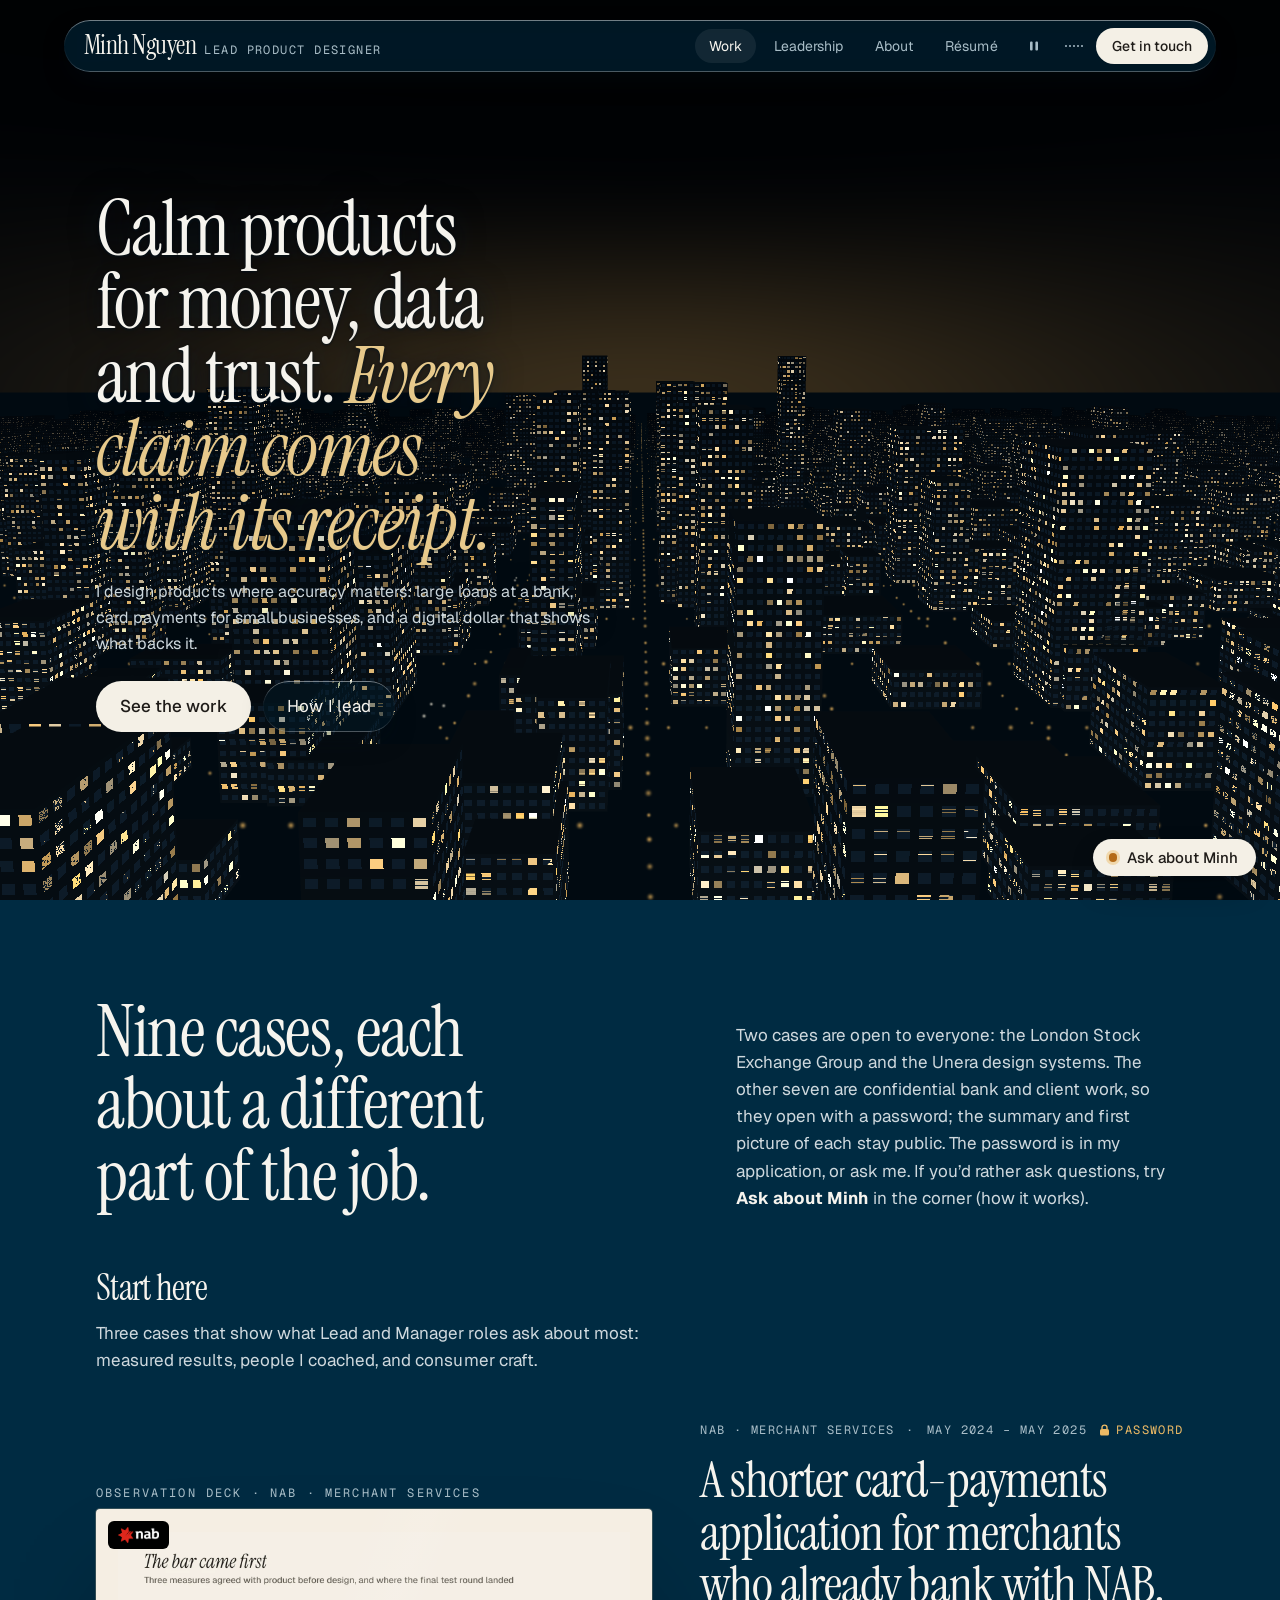
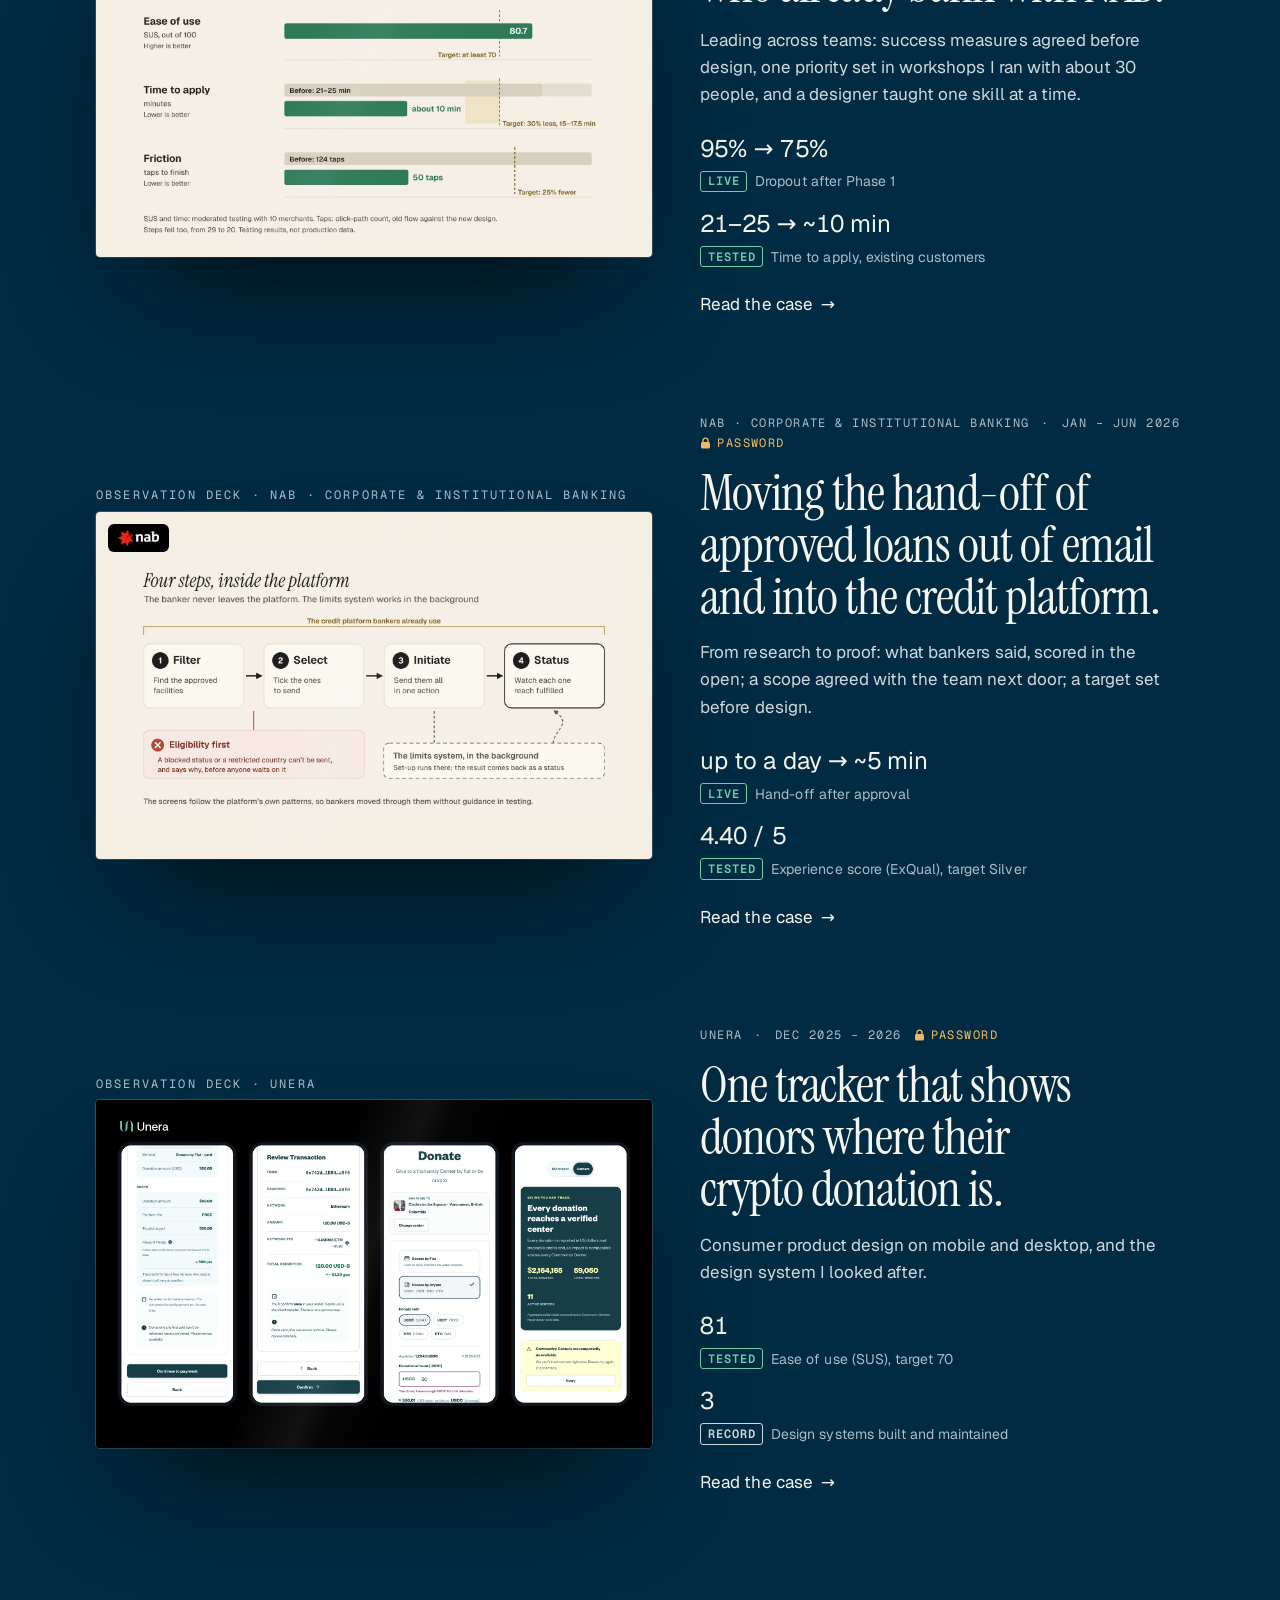
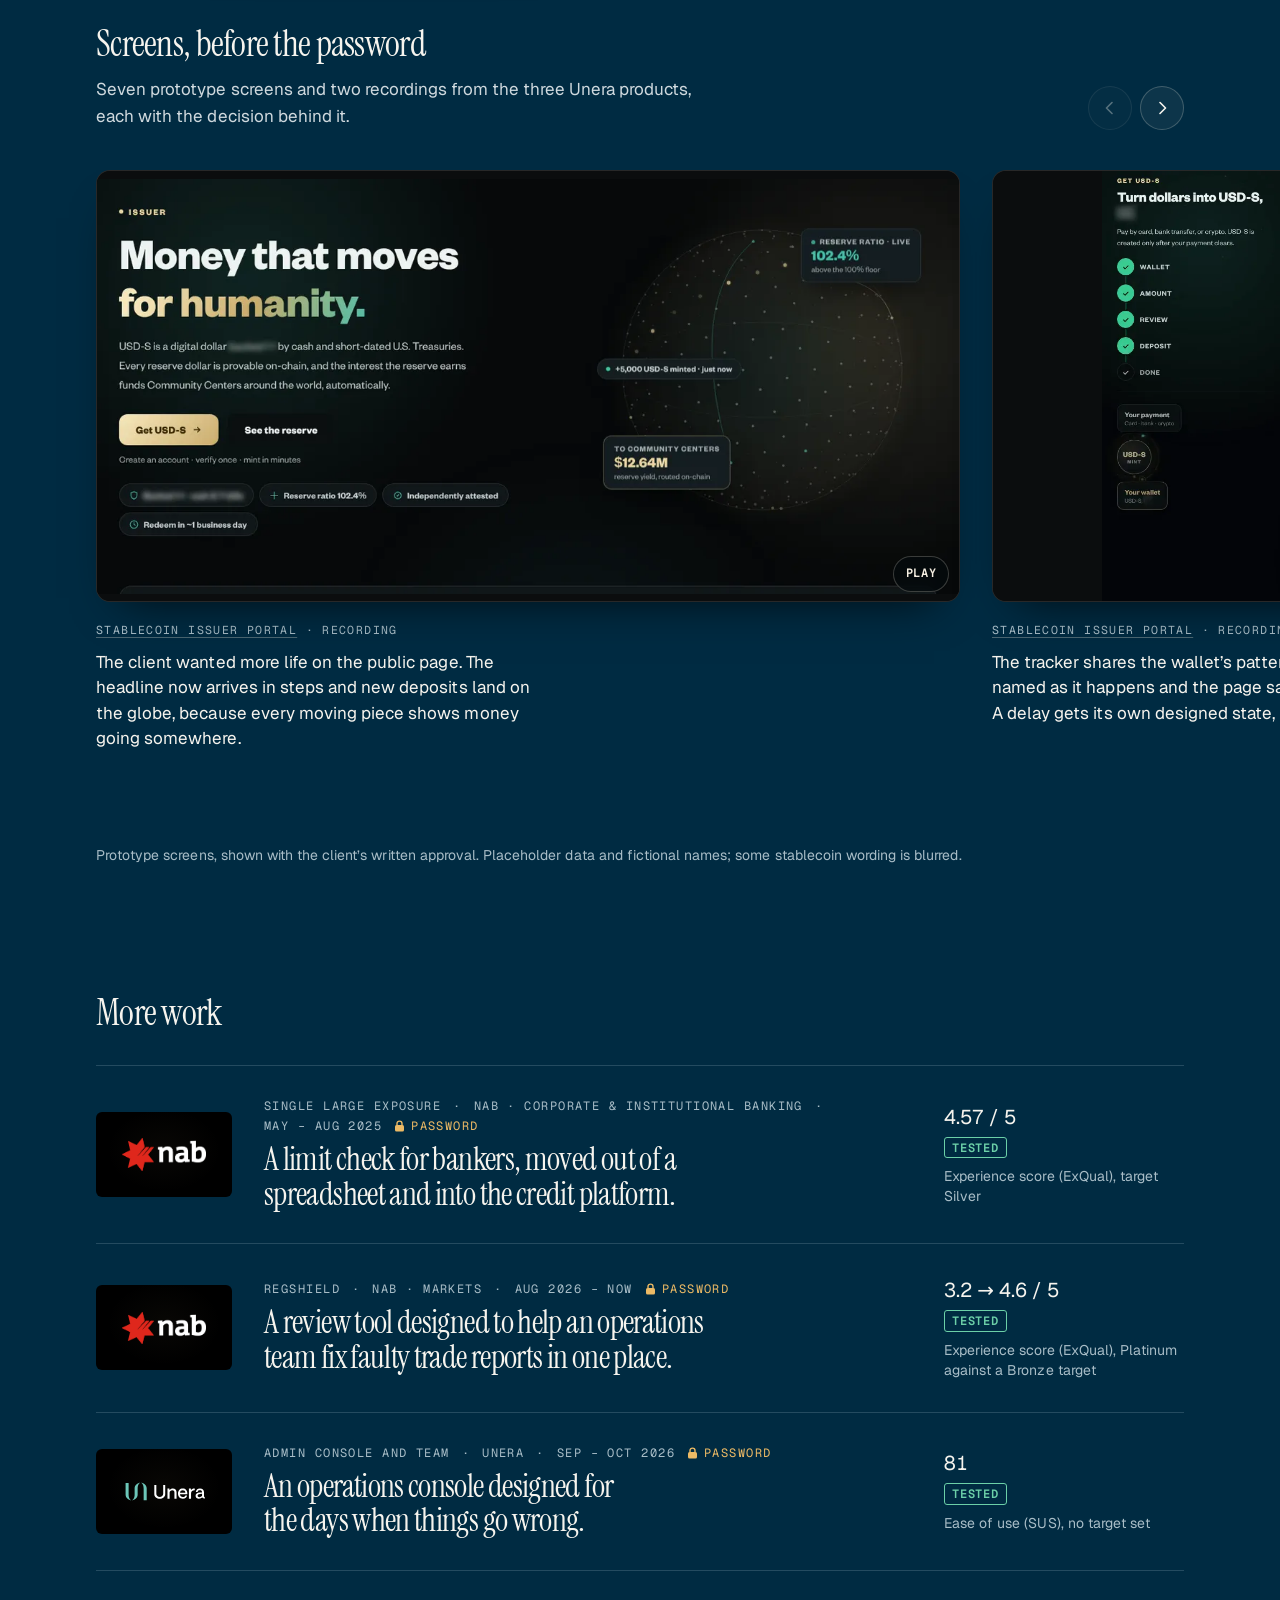
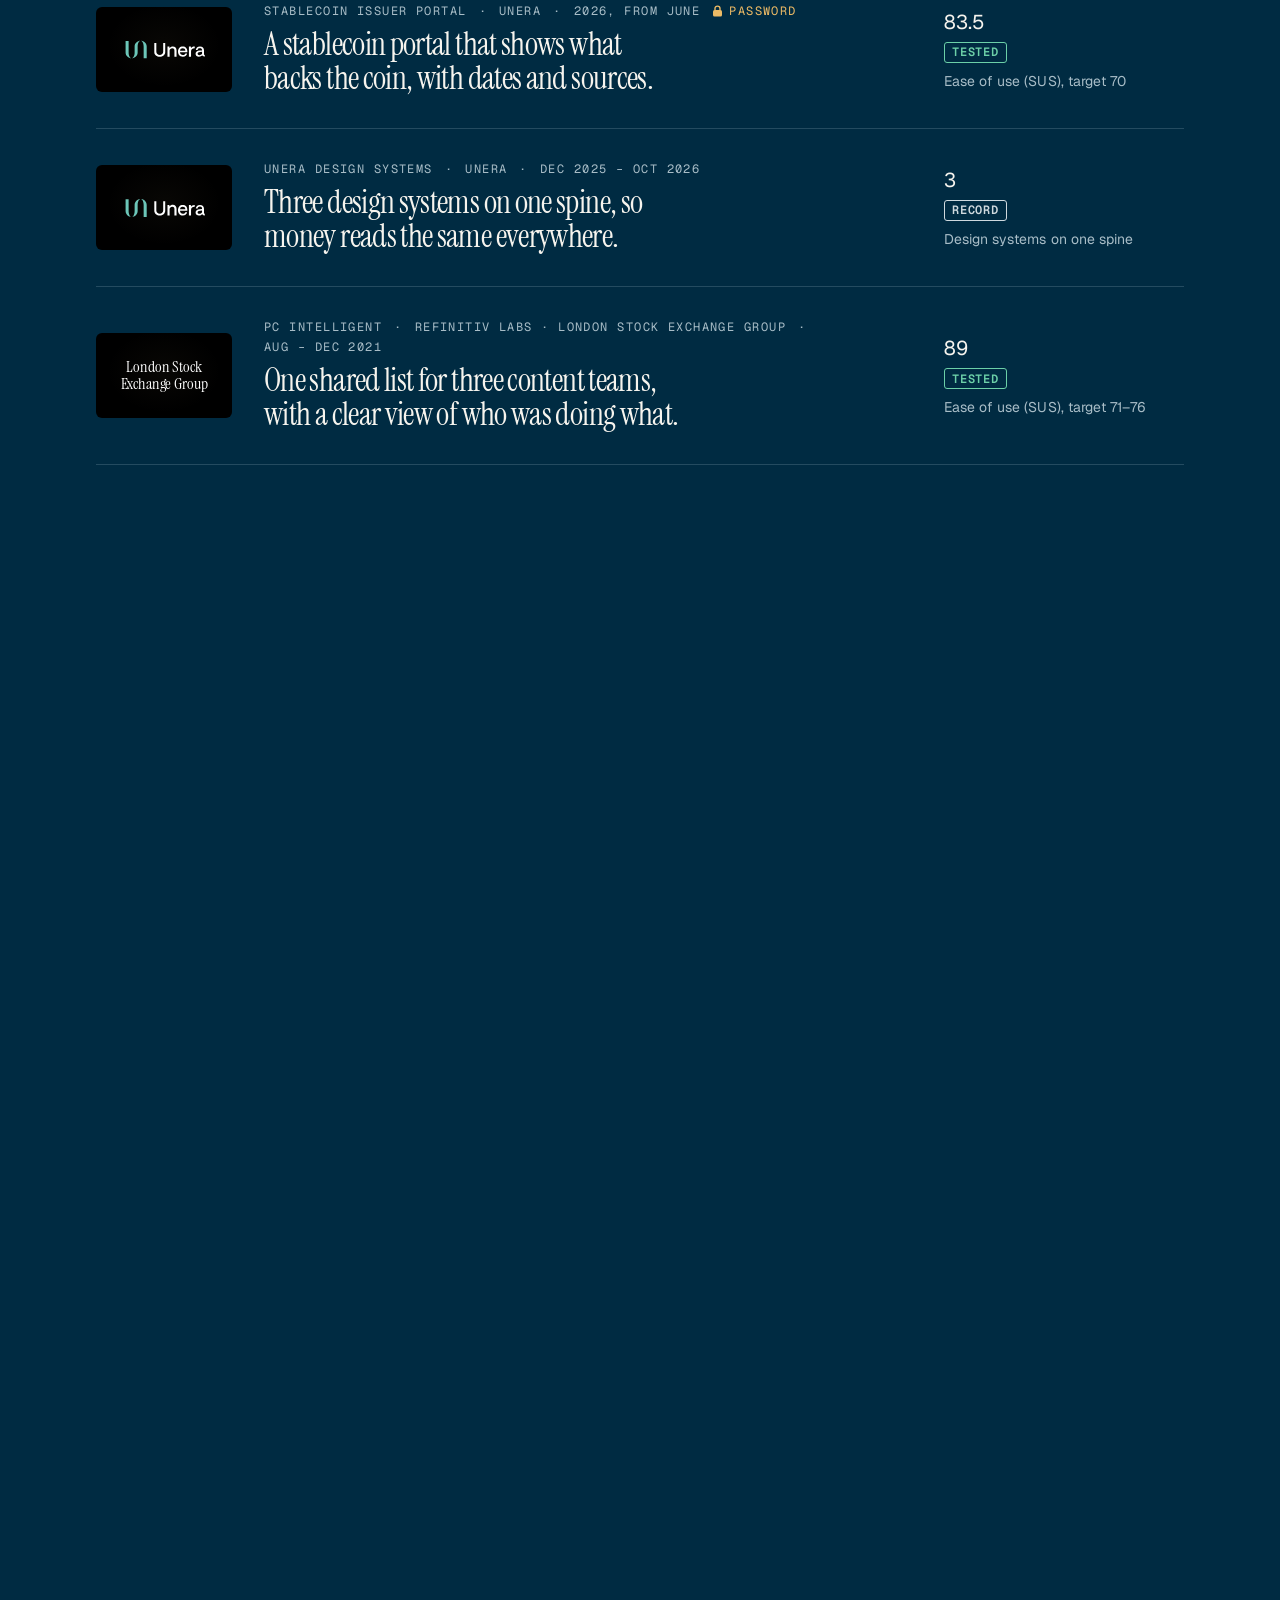
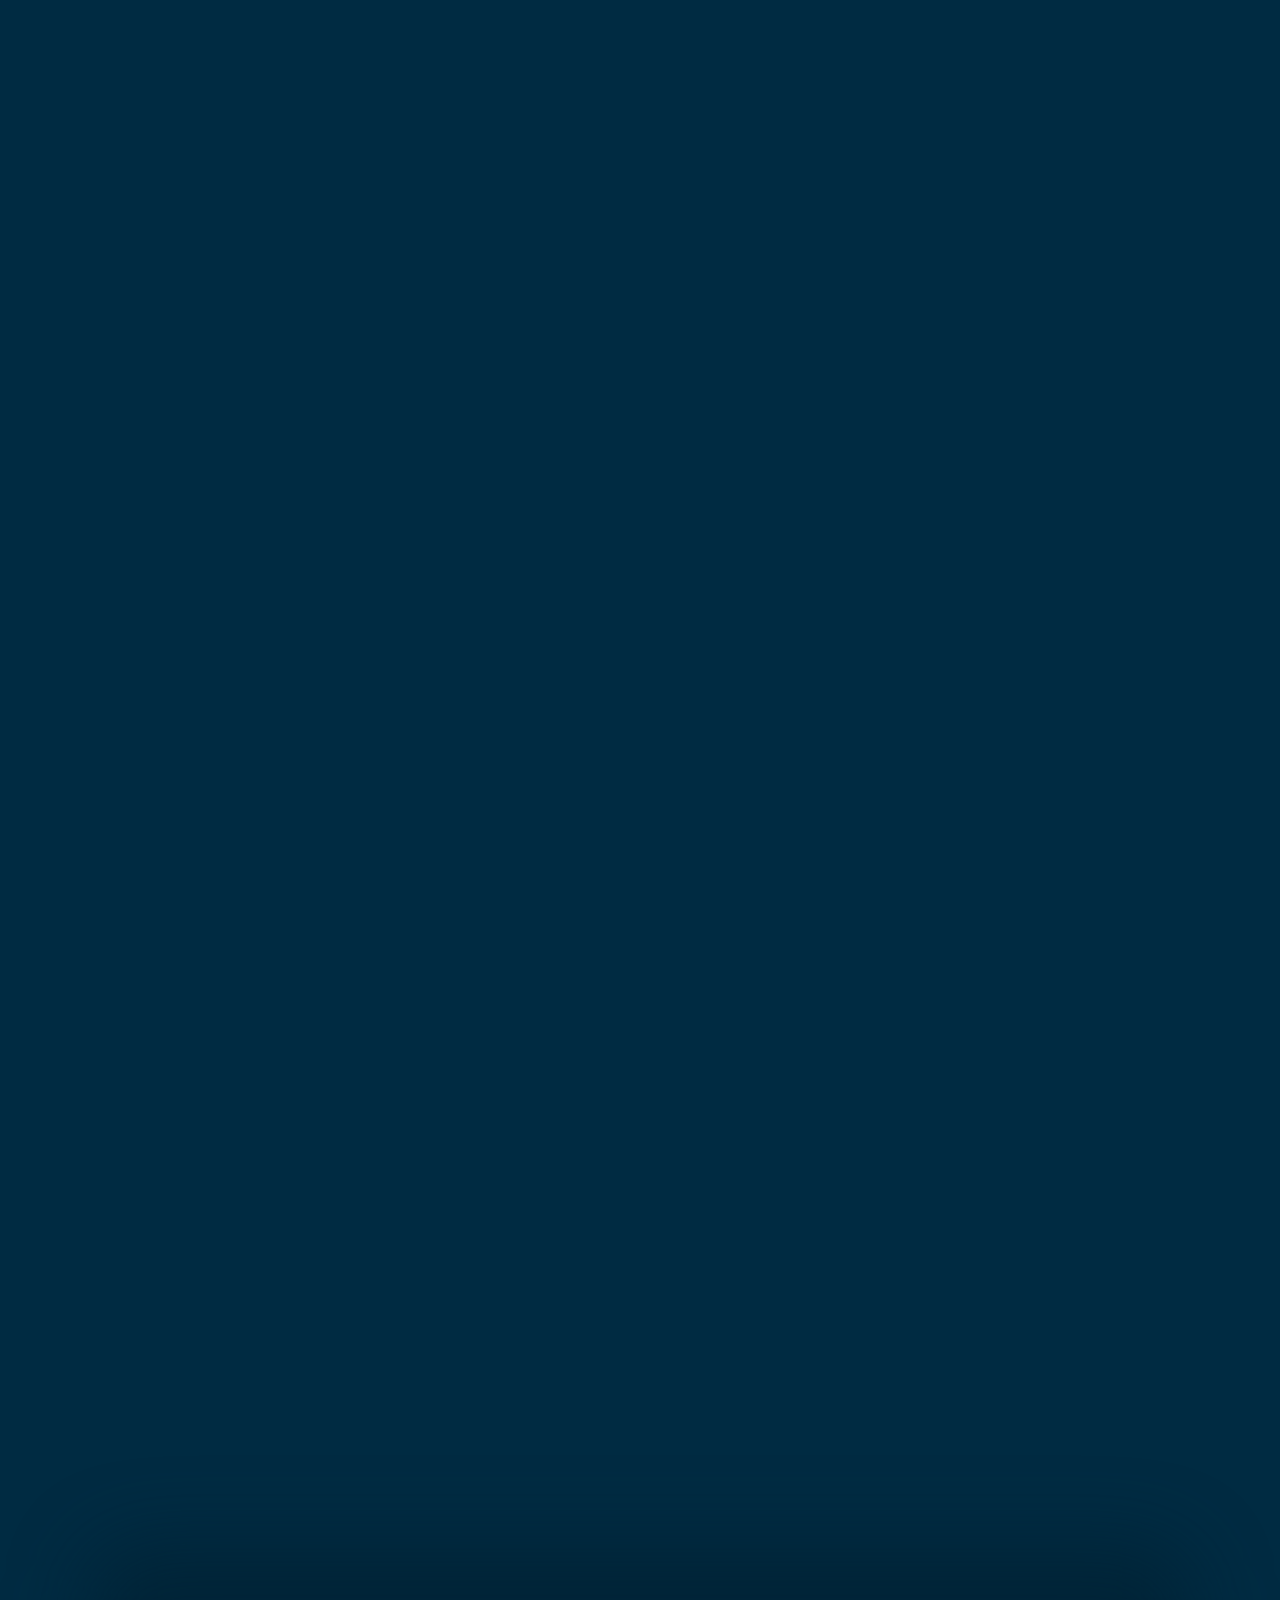
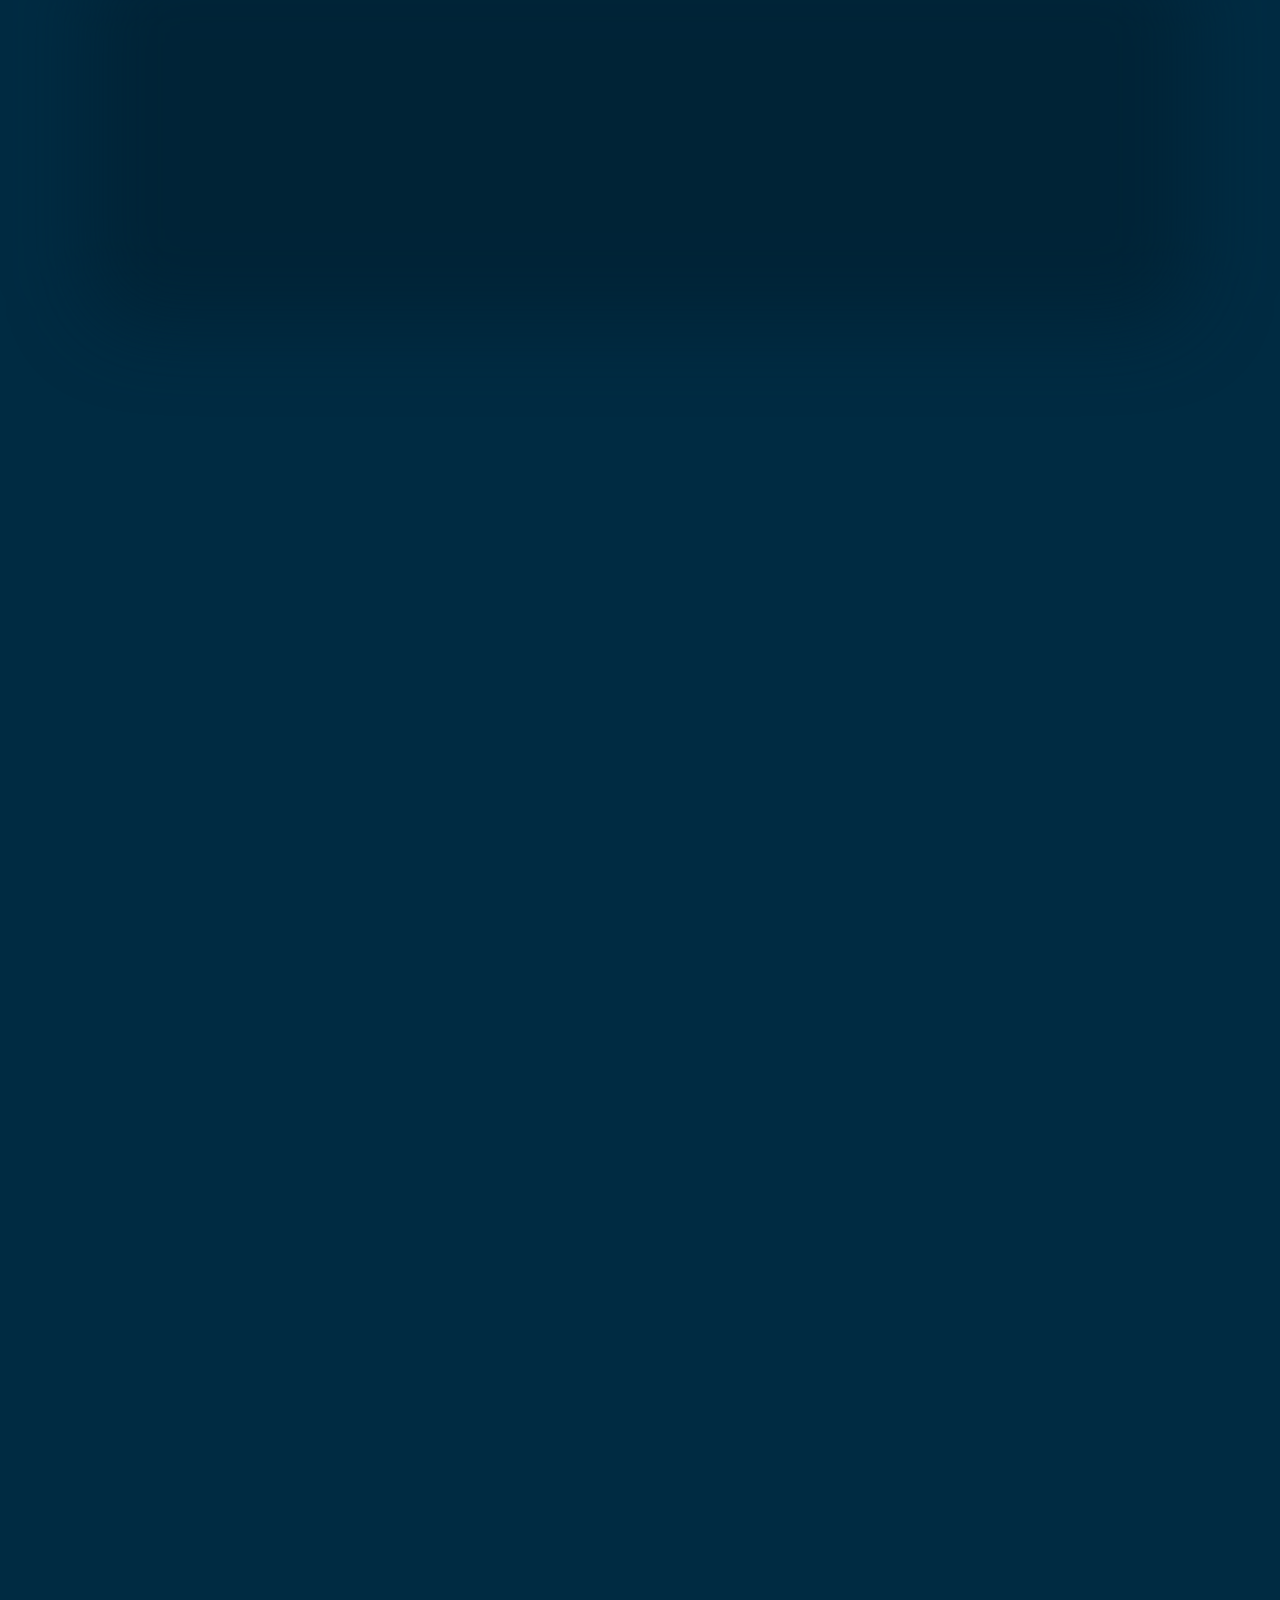
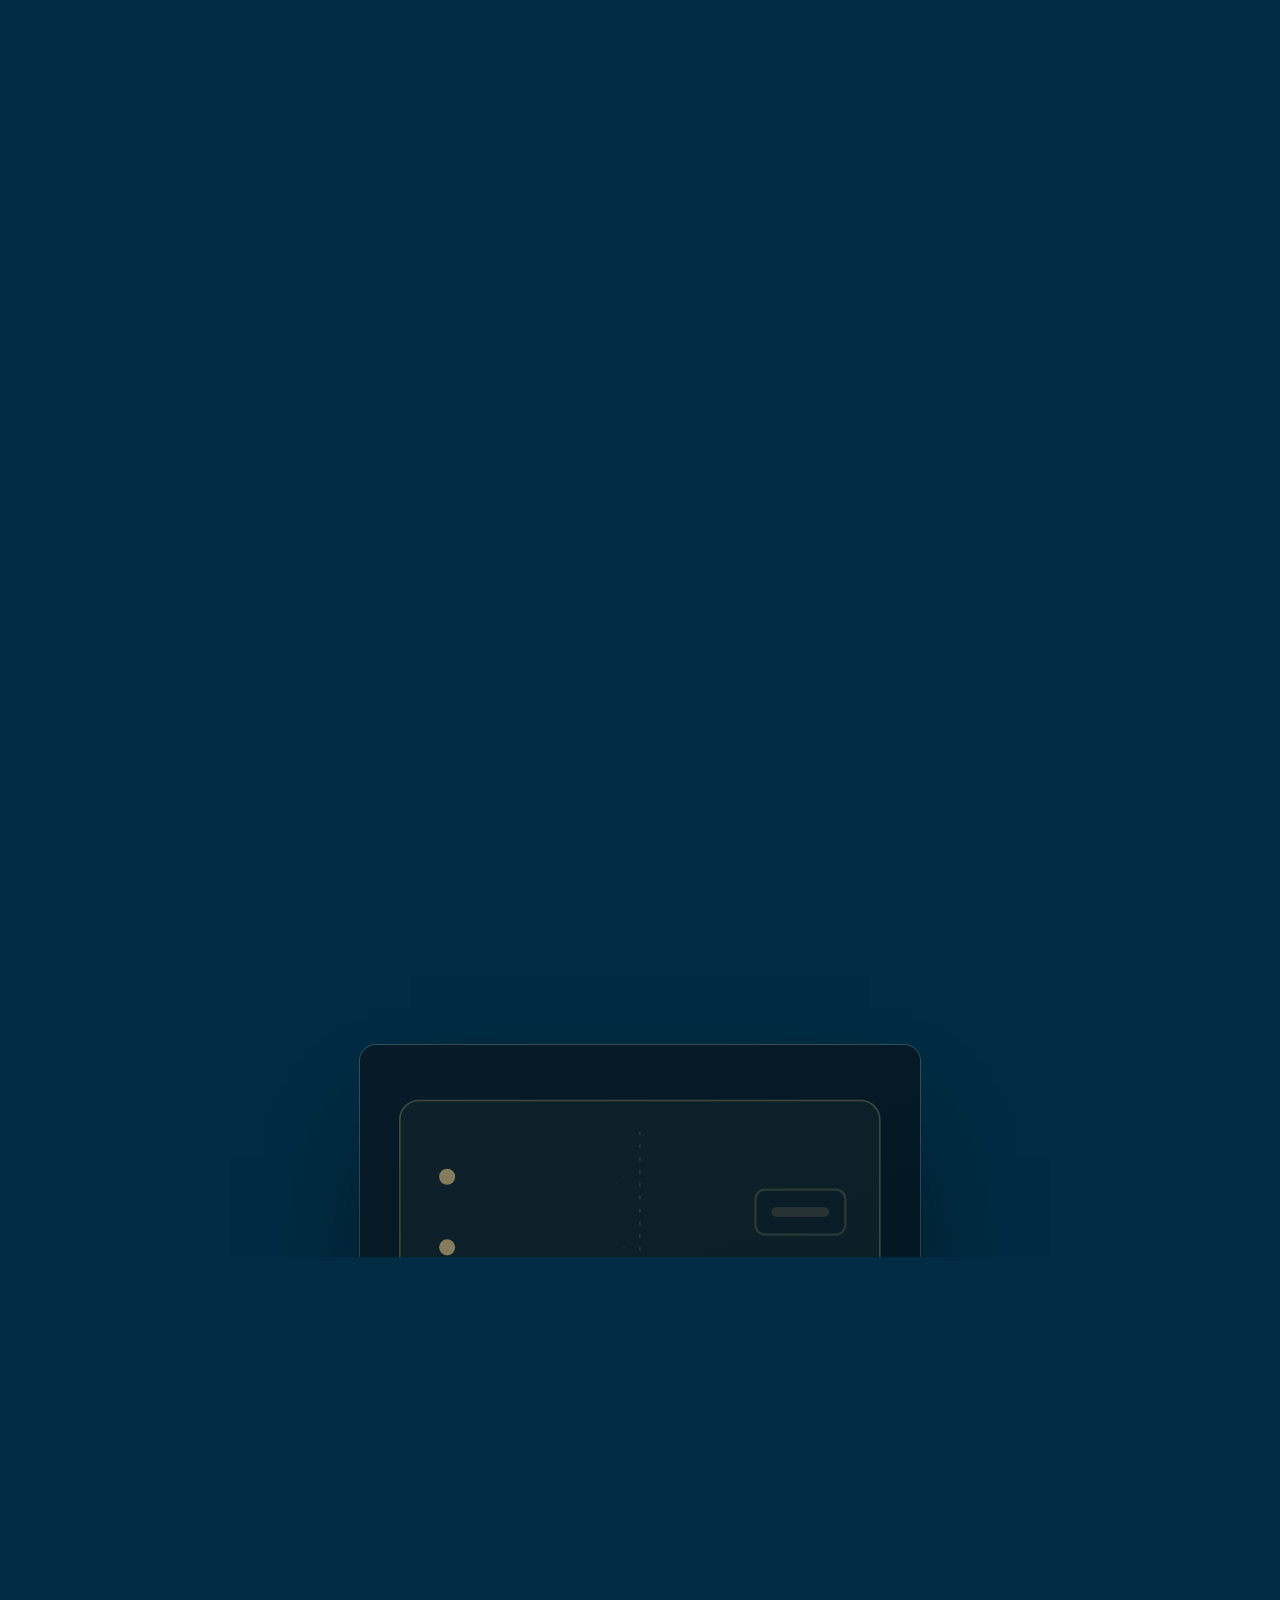
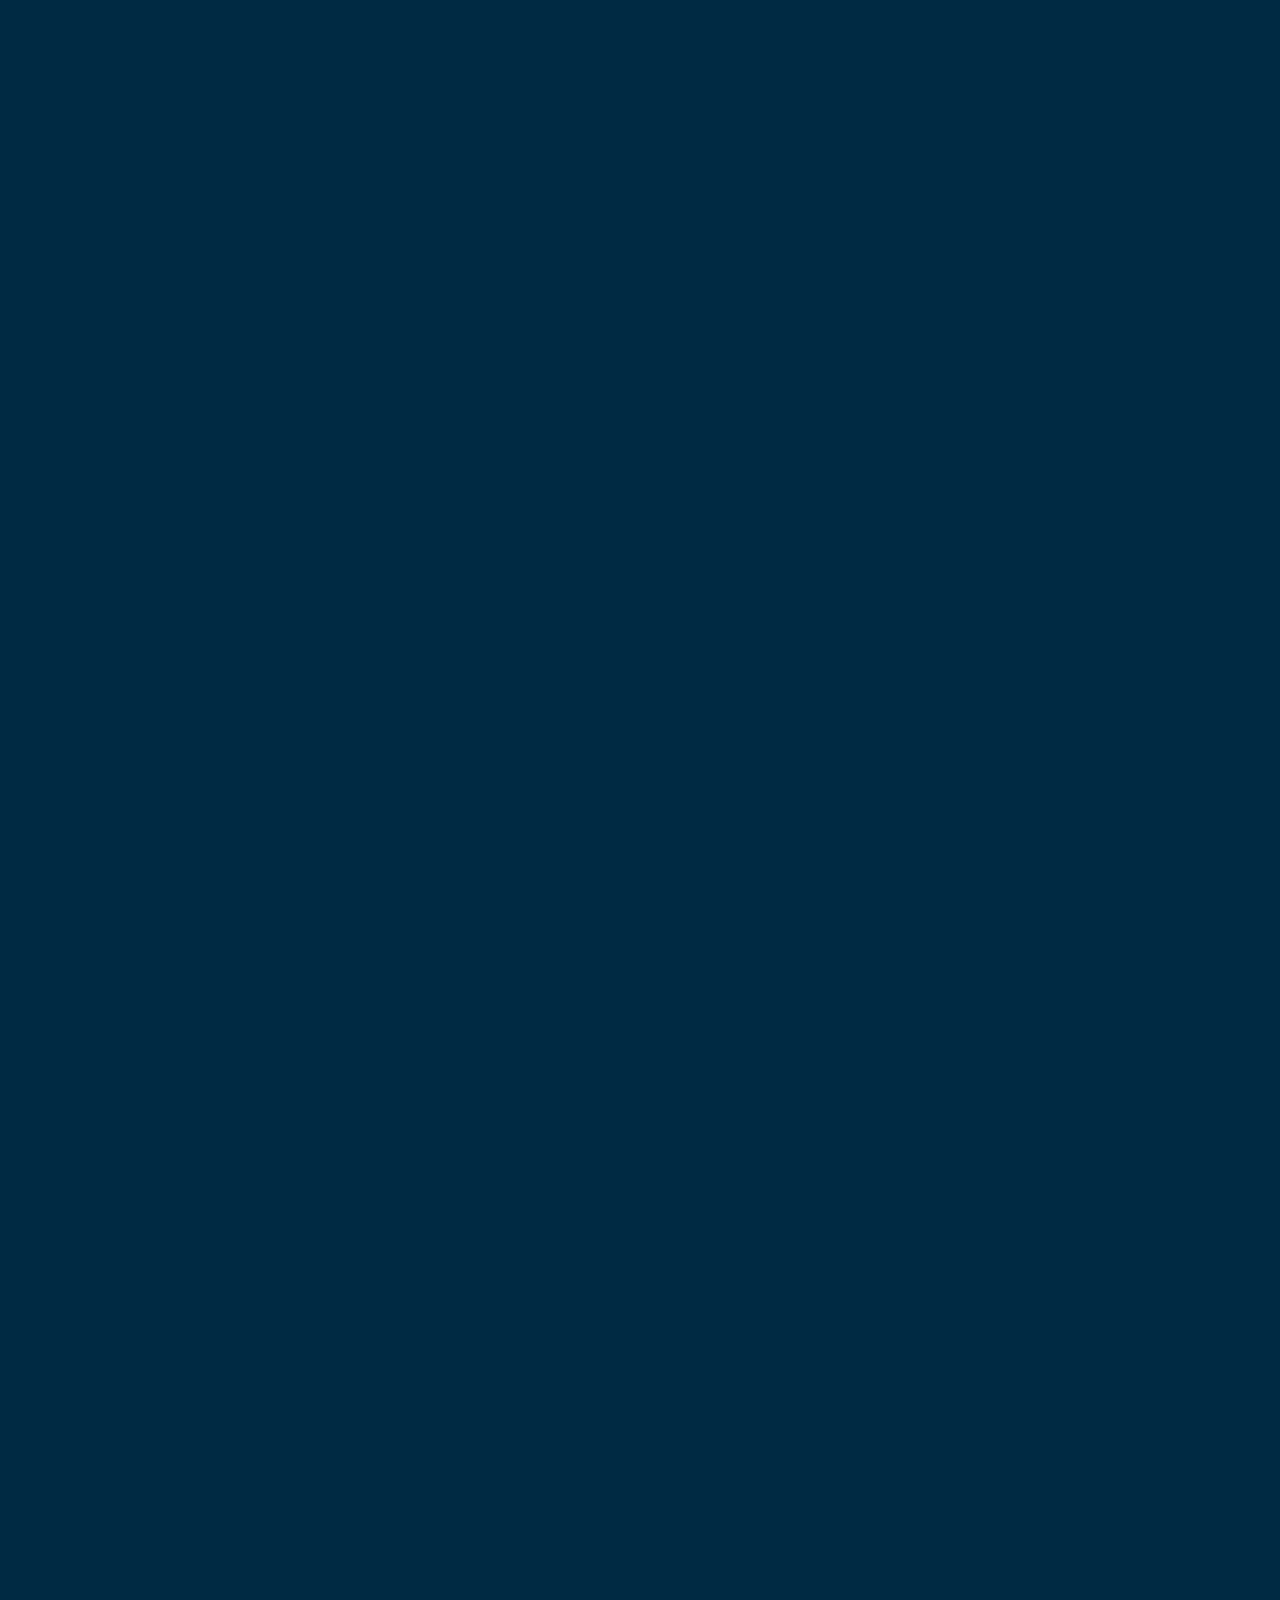
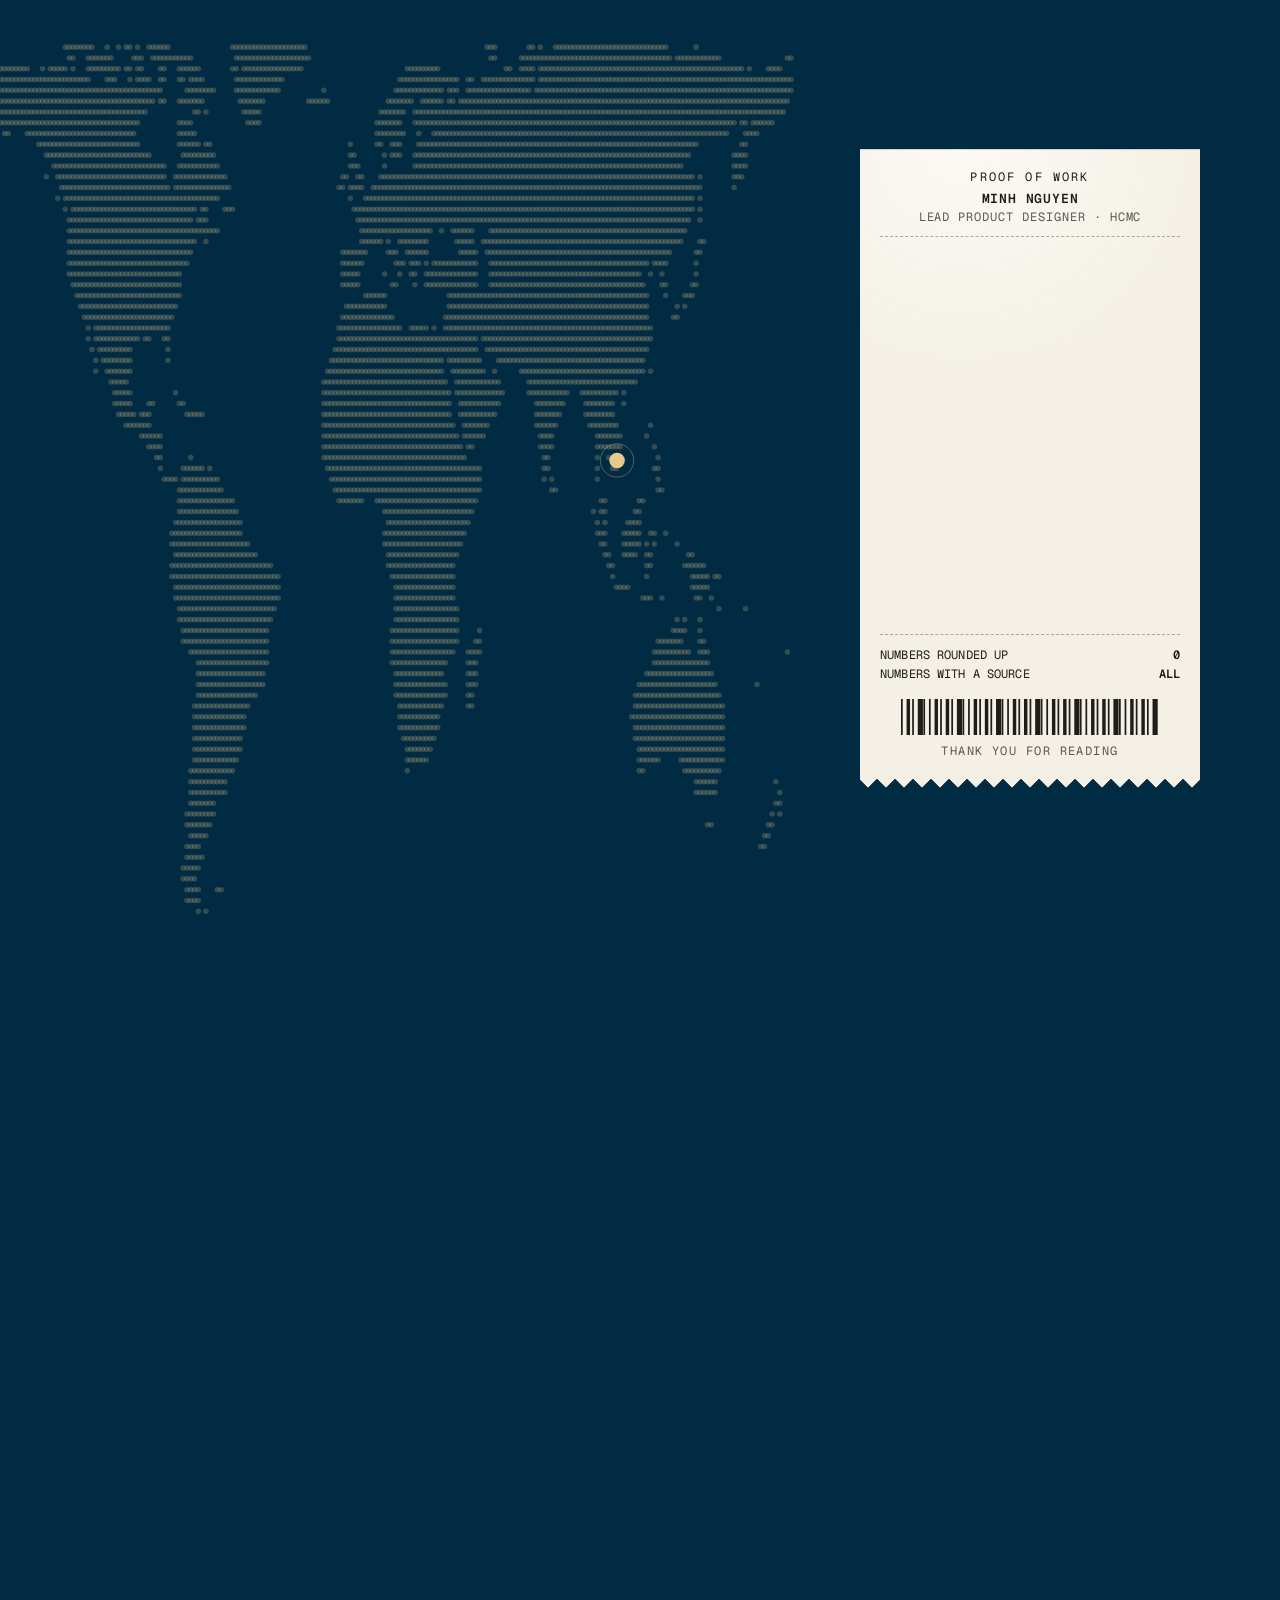
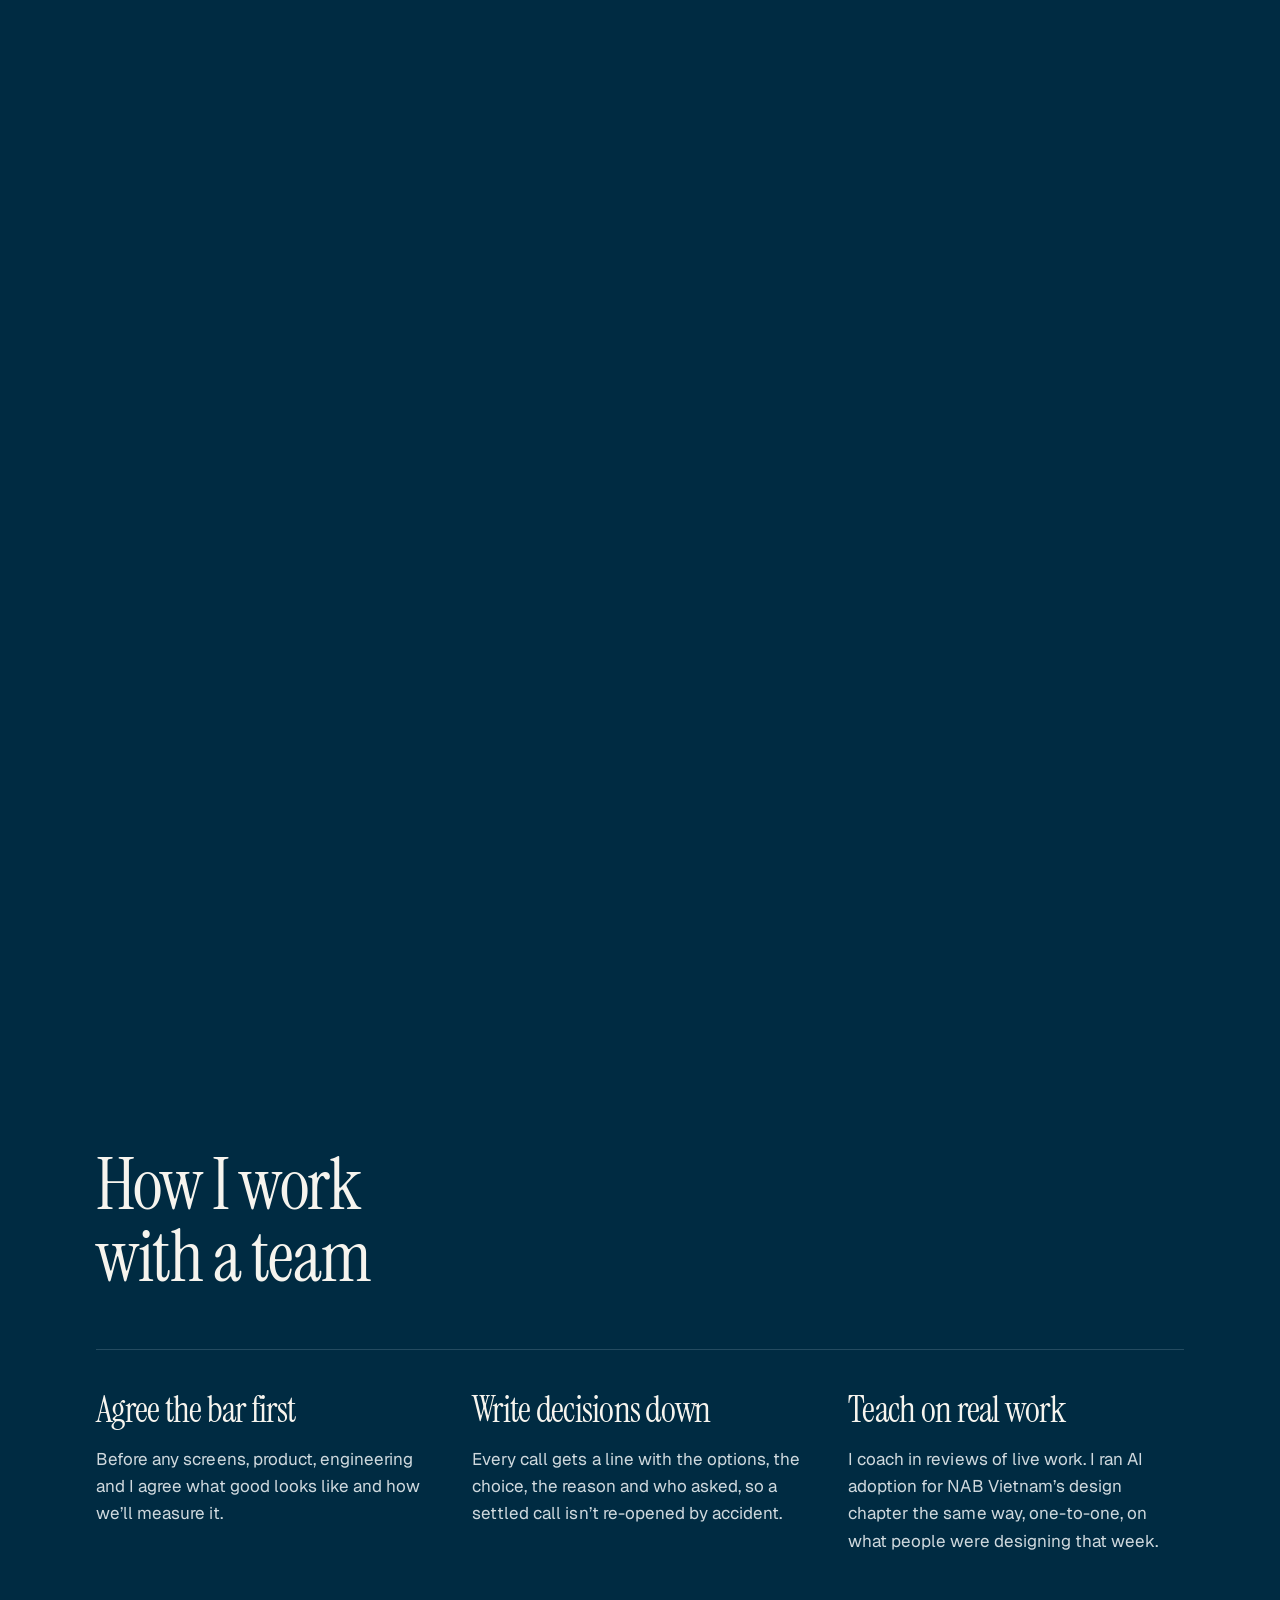
==== commit 7d6a1988: "Portfolio A (built site) Colleagues are described by role, not by name. History replaced with this s" ====
--- a/index.html
+++ b/index.html
@@ -1 +1 @@
-<!DOCTYPE html><html lang="en"><head><meta charset="utf-8"><meta name="viewport" content="width=device-width, initial-scale=1"><meta http-equiv="Content-Security-Policy" content="default-src 'self'; script-src 'self' 'sha256-1BvDVWLr3QCC20uHhUDi27eDFVJpk1uMQJGIWKUks2I=' 'sha256-UIrFqcaitjA3OKa9mHKajg3N+0Y7tW9+y0o3QmMFeZQ=' 'sha256-0O7iB6zr9x0r6X6eWYITC9V5q+yWCGAoFvcysBGbY9Q='; style-src 'self' 'unsafe-inline'; img-src 'self' data:; font-src 'self'; media-src 'self'; connect-src 'self'; object-src 'none'; base-uri 'self'; form-action 'none'"><meta name="referrer" content="strict-origin-when-cross-origin"><title>Minh Nguyen · Lead Product Designer</title><meta name="description" content="Lead product designer for banking, fintech and trust products: a consumer stablecoin wallet for phone and desktop, credit workflows and merchant onboarding at NAB, and a review tool for regulatory reporting. Every number comes with how it was measured."><meta name="author" content="Minh Nguyen"><meta property="og:title" content="Minh Nguyen · Lead Product Designer"><meta property="og:description" content="Lead product designer for banking, fintech and trust products: a consumer stablecoin wallet for phone and desktop, credit workflows and merchant onboarding at NAB, and a review tool for regulatory reporting. Every number comes with how it was measured."><meta property="og:type" content="website"><meta property="og:image" content="https://minhnguyenrenol.github.io/portfolio-window/og.png"><meta name="theme-color" content="#002a42"><link rel="icon" href="favicon.svg" type="image/svg+xml"><script src="boot.js"></script><link rel="stylesheet" href="./assets/Base.DAIhT--7.css"></head><body class="min-h-dvh"><a class="skip" href="#main">Skip to content</a><style>astro-island,astro-slot,astro-static-slot{display:contents}</style><script>(function(){let e=async e=>{await(await e())()};(self.Astro||(self.Astro={})).load=e,window.dispatchEvent(new Event(`astro:load`))})();</script><script>(function(){function e(t){"@babel/helpers - typeof";return e=typeof Symbol==`function`&&typeof Symbol.iterator==`symbol`?function(e){return typeof e}:function(e){return e&&typeof Symbol==`function`&&e.constructor===Symbol&&e!==Symbol.prototype?`symbol`:typeof e},e(t)}function t(t,n){if(e(t)!=`object`||!t)return t;var r=t[Symbol.toPrimitive];if(r!==void 0){var i=r.call(t,n||`default`);if(e(i)!=`object`)return i;throw TypeError(`@@toPrimitive must return a primitive value.`)}return(n===`string`?String:Number)(t)}function n(n){var r=t(n,`string`);return e(r)==`symbol`?r:r+``}function r(e,t,r){return(t=n(t))in e?Object.defineProperty(e,t,{value:r,enumerable:!0,configurable:!0,writable:!0}):e[t]=r,e}let i=/* @__PURE__ */ new Set([`__proto__`,`constructor`,`prototype`]);{let e={0:e=>a(e),1:e=>n(e),2:e=>new RegExp(e),3:e=>new Date(e),4:e=>new Map(n(e)),5:e=>new Set(n(e)),6:e=>BigInt(e),7:e=>new URL(e),8:e=>new Uint8Array(e),9:e=>new Uint16Array(e),10:e=>new Uint32Array(e),11:e=>1/0*e},t=t=>{let[n,r]=t;return n in e?e[n](r):void 0},n=e=>e.map(t),a=e=>typeof e!=`object`||!e?e:Object.fromEntries(Object.entries(e).map(([e,n])=>[e,t(n)]));class o extends HTMLElement{constructor(...e){super(...e),r(this,`Component`,void 0),r(this,`hydrator`,void 0),r(this,`hydrate`,async()=>{var e;if(!this.hydrator||!this.isConnected)return;let t=(e=this.parentElement)==null?void 0:e.closest(`astro-island[ssr]`);if(t){t.addEventListener(`astro:hydrate`,this.hydrate,{once:!0});return}let n=this.querySelectorAll(`astro-slot`),r={},i=this.querySelectorAll(`template[data-astro-template]`);for(let e of i){let t=e.closest(this.tagName);t!=null&&t.isSameNode(this)&&(r[e.getAttribute(`data-astro-template`)||`default`]=e.innerHTML,e.remove())}for(let e of n){let t=e.closest(this.tagName);t!=null&&t.isSameNode(this)&&(r[e.getAttribute(`name`)||`default`]=e.innerHTML)}let o;try{o=this.hasAttribute(`props`)?a(JSON.parse(this.getAttribute(`props`))):{}}catch(e){let t=this.getAttribute(`component-url`)||`<unknown>`,n=this.getAttribute(`component-export`);throw n&&(t+=` (export ${n})`),console.error(`[hydrate] Error parsing props for component ${t}`,this.getAttribute(`props`),e),e}await this.hydrator(this)(this.Component,o,r,{client:this.getAttribute(`client`)}),this.removeAttribute(`ssr`),this.dispatchEvent(new CustomEvent(`astro:hydrate`))}),r(this,`unmount`,()=>{this.isConnected||this.dispatchEvent(new CustomEvent(`astro:unmount`))})}disconnectedCallback(){document.removeEventListener(`astro:after-swap`,this.unmount),document.addEventListener(`astro:after-swap`,this.unmount,{once:!0})}connectedCallback(){if(!this.hasAttribute(`await-children`)||document.readyState===`interactive`||document.readyState===`complete`)this.childrenConnectedCallback();else{let e=()=>{document.removeEventListener(`DOMContentLoaded`,e),t.disconnect(),this.childrenConnectedCallback()},t=new MutationObserver(()=>{var t;((t=this.lastChild)==null?void 0:t.nodeType)===Node.COMMENT_NODE&&this.lastChild.nodeValue===`astro:end`&&(this.lastChild.remove(),e())});t.observe(this,{childList:!0}),document.addEventListener(`DOMContentLoaded`,e)}}async childrenConnectedCallback(){let e=this.getAttribute(`before-hydration-url`);e&&await import(e),this.start()}getRetryImportUrl(e){let t=new URL(e,document.baseURI);return t.searchParams.set(`astro-retry`,Date.now().toString()),t.toString()}async importWithRetry(e){try{return await import(e)}catch(t){return await new Promise(e=>setTimeout(e,1e3)),import(this.getRetryImportUrl(e))}}handleHydrationError(e){let t=this.getAttribute(`component-url`),n=new CustomEvent(`astro:hydration-error`,{cancelable:!0,bubbles:!0,composed:!0,detail:{error:e,componentUrl:t}});this.dispatchEvent(n)&&console.error(`[astro-island] Error hydrating ${t}`,e)}async start(){let e=JSON.parse(this.getAttribute(`opts`)),t=this.getAttribute(`client`);if(Astro[t]===void 0)window.addEventListener(`astro:${t}`,()=>this.start(),{once:!0});else try{await Astro[t](async()=>{let e=this.getAttribute(`renderer-url`);try{let[t,{default:n}]=await Promise.all([this.importWithRetry(this.getAttribute(`component-url`)),e?this.importWithRetry(e):Promise.resolve({default:()=>()=>{}})]),r=this.getAttribute(`component-export`)||`default`;if(r.includes(`.`)){this.Component=t;for(let e of r.split(`.`)){if(i.has(e)||!this.Component||typeof this.Component!=`object`&&typeof this.Component!=`function`||!Object.hasOwn(this.Component,e))throw Error(`Invalid component export path: ${r}`);this.Component=this.Component[e]}}else{if(i.has(r))throw Error(`Invalid component export path: ${r}`);this.Component=t[r]}return this.hydrator=n,this.hydrate}catch(e){return this.handleHydrationError(e),()=>{}}},e,this)}catch(e){this.handleHydrationError(e)}}attributeChangedCallback(){this.hydrate()}}r(o,`observedAttributes`,[`props`]),customElements.get(`astro-island`)||customElements.define(`astro-island`,o)}})();</script><astro-island uid="2cGtDc" prefix="r11" component-url="./assets/World.DWk5gvzu.js" component-export="default" renderer-url="./assets/client.DKhQzRHo.js" props="{&quot;story&quot;:[0,&quot;A&quot;],&quot;page&quot;:[0,&quot;home&quot;],&quot;piece&quot;:[0]}" ssr client="load" opts="{&quot;name&quot;:&quot;World&quot;,&quot;value&quot;:true}" await-children><canvas class="world-canvas" aria-hidden="true"></canvas><!--astro:end--></astro-island><header class="fixed inset-x-0 top-0 z-50 px-4 pt-4 md:px-8 md:pt-5"><nav aria-label="Main" class="glass header-glass mx-auto max-w-6xl rounded-[26px] md:rounded-full"><div class="flex items-center justify-between gap-4 py-2 pl-5 pr-2"><a href="index.html" class="flex items-baseline gap-2 whitespace-nowrap text-chalk no-underline" aria-label="Minh Nguyen, home"><span class="display text-[1.6rem] leading-none">Minh Nguyen</span><span class="hidden font-mono text-xs uppercase tracking-[0.12em] text-fog lg:inline">Lead Product Designer</span></a><div class="flex items-center gap-1"><ul class="hidden items-center gap-1 md:flex"><li><a href="index.html#work" aria-current="page" class="rounded-full px-3.5 py-2 text-sm no-underline transition-colors hover:text-chalk text-chalk bg-white/[0.07]">Work</a></li><li><a href="leadership.html" class="rounded-full px-3.5 py-2 text-sm no-underline transition-colors hover:text-chalk text-fog">Leadership</a></li><li><a href="about.html" class="rounded-full px-3.5 py-2 text-sm no-underline transition-colors hover:text-chalk text-fog">About</a></li><li><a href="resume.html" class="rounded-full px-3.5 py-2 text-sm no-underline transition-colors hover:text-chalk text-fog">Résumé</a></li></ul><astro-island uid="Z14yjh3" prefix="r12" component-url="./assets/MotionToggle.DZvroh76.js" component-export="default" renderer-url="./assets/client.DKhQzRHo.js" props="{}" ssr client="load" opts="{&quot;name&quot;:&quot;MotionToggle&quot;,&quot;value&quot;:true}" await-children><button type="button" aria-pressed="false" aria-label="Pause motion" title="Pause motion" class="grid h-9 w-9 place-items-center rounded-full text-fog transition-colors hover:text-chalk"><svg width="16" height="16" viewBox="0 0 16 16" aria-hidden="true"><g fill="currentColor"><rect x="4" y="3.5" width="2.6" height="9" rx="1"></rect><rect x="9.4" y="3.5" width="2.6" height="9" rx="1"></rect></g></svg></button><!--astro:end--></astro-island><astro-island uid="Z1srwuE" prefix="r13" component-url="./assets/SoundToggle.DpTjMWbg.js" component-export="default" renderer-url="./assets/client.DKhQzRHo.js" props="{}" ssr client="load" opts="{&quot;name&quot;:&quot;SoundToggle&quot;,&quot;value&quot;:true}" await-children><button type="button" aria-pressed="false" aria-label="Sound" title="Sound off" class="group grid h-9 w-9 place-items-center rounded-full text-fog transition-colors hover:text-chalk"><svg width="20" height="14" viewBox="0 0 20 14" aria-hidden="true"><rect x="1" width="2" rx="1" fill="currentColor" y="6" height="2" class=""></rect><rect x="5" width="2" rx="1" fill="currentColor" y="6" height="2" class=""></rect><rect x="9" width="2" rx="1" fill="currentColor" y="6" height="2" class=""></rect><rect x="13" width="2" rx="1" fill="currentColor" y="6" height="2" class=""></rect><rect x="17" width="2" rx="1" fill="currentColor" y="6" height="2" class=""></rect></svg></button><!--astro:end--></astro-island><a href="mailto:xpland.nguyen@gmail.com" class="whitespace-nowrap rounded-full bg-paper px-4 py-2 text-sm font-medium text-ink no-underline transition-transform hover:scale-[1.03]">Get in touch</a></div></div><ul class="flex justify-center gap-1 border-t border-white/10 px-2 py-1.5 md:hidden" aria-label="Sections"><li><a href="index.html#work" aria-current="page" class="block rounded-full px-3 py-1.5 text-[0.8125rem] no-underline bg-white/[0.08] text-chalk">Work</a></li><li><a href="leadership.html" class="block rounded-full px-3 py-1.5 text-[0.8125rem] no-underline text-fog">Leadership</a></li><li><a href="about.html" class="block rounded-full px-3 py-1.5 text-[0.8125rem] no-underline text-fog">About</a></li><li><a href="resume.html" class="block rounded-full px-3 py-1.5 text-[0.8125rem] no-underline text-fog">Résumé</a></li></ul></nav></header><main id="main" tabindex="-1"><astro-island uid="2ifBW6" prefix="r14" component-url="./assets/HomeHero.C72Pa-oj.js" component-export="default" renderer-url="./assets/client.DKhQzRHo.js" props="{&quot;story&quot;:[0,{&quot;hero1&quot;:[0,&quot;Calm products for money, data and trust.&quot;],&quot;hero2&quot;:[0,&quot;Every claim comes with its receipt.&quot;],&quot;mapLine&quot;:[0,&quot;Designed from Ho Chi Minh City. Shipped for teams in Singapore, Sydney, Melbourne, London and Vancouver.&quot;],&quot;workTitle&quot;:[0,&quot;Nine cases, each about a different part of the job.&quot;],&quot;habitsTitle&quot;:[0,&quot;How I work with a team&quot;],&quot;close1&quot;:[0,&quot;I’d like to hear what your team is building.&quot;],&quot;close2&quot;:[0,&quot;Every claim comes with its receipt.&quot;],&quot;caseLabel&quot;:[0,&quot;The full case&quot;],&quot;nextLabel&quot;:[0,&quot;Next&quot;],&quot;id&quot;:[0,&quot;A&quot;],&quot;name&quot;:[0,&quot;The observation deck&quot;],&quot;shape&quot;:[0,&quot;pane&quot;],&quot;backdrop&quot;:[0,&quot;deck&quot;],&quot;heroEyebrow&quot;:[0,&quot;Minh Nguyen · Lead Product Designer&quot;],&quot;heroSub&quot;:[0,&quot;I design products where accuracy matters: large loans at a bank, card payments for small businesses, and a digital dollar that shows what backs it.&quot;],&quot;reveal&quot;:[0,&quot;From up here the hand-offs show: the same details copied from a spreadsheet into an email, then typed again. The new hand-off asks for them once.&quot;],&quot;split&quot;:[1,[[0,&quot;Seen from&quot;],[0,&quot;above.&quot;]]],&quot;objectCaption&quot;:[0,&quot;This hand-off ran through a spreadsheet, email and the bank’s credit platform, and I mapped it before drawing a screen. Now the platform does its own checks in the background, and when a request fails the screen says why.&quot;],&quot;caseHeroHint&quot;:[0,&quot;Behind glass&quot;],&quot;frameLabel&quot;:[0,&quot;OBSERVATION DECK&quot;]}],&quot;heroImage&quot;:[0]}" ssr client="load" opts="{&quot;name&quot;:&quot;HomeHero&quot;,&quot;value&quot;:true}" await-children><section data-stage="true" data-t0="0" data-t1="0.05" class="relative bg-night h-[100dvh]"><div class="absolute inset-0 overflow-hidden"><div class="absolute inset-0 will-change-transform" style="transform:scale(1.16)"><div class="absolute inset-0 overflow-hidden " aria-hidden="true"><canvas class="absolute inset-0 h-full w-full"></canvas><div class="grain absolute inset-0"></div></div></div><div aria-hidden="true" class="aperture-hole pointer-events-none absolute -translate-x-1/2 -translate-y-1/2 will-change-[width,height]" style="border-radius:1.5vmin;box-shadow:0 0 0 300vmax hsl(201 100% 6%);width:34vmin;height:49.3vmin"><div class="aperture-edge absolute inset-0" style="border-radius:1.5vmin;opacity:1"></div></div><div class="absolute inset-0 overflow-y-auto" style="opacity:1;transform:none"><div class="hero-copy mx-auto flex min-h-full max-w-6xl flex-col justify-end px-5 pb-20 pt-28 md:justify-center md:px-8 md:pb-24"><p class="hero-eyebrow on-scene hidden font-mono text-xs uppercase tracking-[0.16em] text-fog md:block">Minh Nguyen · Lead Product Designer</p><h1 class="display on-scene mt-4 max-w-[14ch] text-[2.75rem] leading-[0.95] sm:text-[4.6rem] md:mt-6 lg:text-[6rem]">Calm products for money, data and trust.<!-- --> <em class="text-champagne">Every claim comes with its receipt.</em></h1><p class="hero-sub on-scene mt-5 max-w-[36rem] text-base leading-relaxed text-mist md:mt-8 md:text-lg">I design products where accuracy matters: large loans at a bank, card payments for small businesses, and a digital dollar that shows what backs it.</p><div class="hero-cta mt-7 flex flex-wrap items-center gap-3 md:mt-10"><a href="#work" class="rounded-full bg-paper px-6 py-3 font-medium text-ink no-underline transition-transform hover:scale-[1.03]">See the work</a><a href="leadership.html" class="glass rounded-full px-6 py-3 text-chalk no-underline transition-transform hover:scale-[1.03]">How I lead</a></div></div></div></div></section><!--astro:end--></astro-island><section id="work" class="scroll-mt-24 pt-16 md:pt-24"><div class="mx-auto max-w-6xl px-5 md:px-8"><div class="grid gap-6 md:grid-cols-[1fr_auto] md:items-end"><h2 class="display max-w-[16ch] text-5xl md:text-7xl">Nine cases, each about a different part of the job.</h2><p class="max-w-[28rem] text-mist">Two cases are open to everyone: the London Stock Exchange Group and the Unera design systems. The other seven are confidential bank and client work, so they open with a password; the summary and first picture of each stay public. The password is in my application, or ask me. If you’d rather ask questions, try <strong class="text-chalk">Ask about Minh</strong> in the corner (<a href="about.html#chat">how it works</a>).</p></div><h3 class="display mt-14 text-3xl md:text-4xl">Start here</h3><p class="mt-3 max-w-[52ch] text-mist">Three cases that show what Lead and Manager roles ask about most: measured results, people I coached, and consumer craft.</p><ol class="mt-12 grid gap-20 md:gap-24" aria-label="Start here"><li><a href="merchant-onboarding.html" class="case-card group grid gap-8 no-underline md:grid-cols-[1.15fr_1fr] md:items-center md:gap-12"><div class="frame frame-pane  case-thumb"><div class="frame-glass"><div class="cover-tile"><img src="img/merchant/d-bar.webp" alt="" width="1600" height="980" loading="lazy" decoding="async" class="cover-tile-img"><span class="cover-brand"><img src="img/logos/nab-white.webp" alt="NAB logo" class="cover-brand-mark"></span></div></div><span class="frame-reflection" aria-hidden="true"></span><span class="frame-label" aria-hidden="true">OBSERVATION DECK · NAB · Merchant Services</span></div><div><div class="flex flex-wrap items-center gap-x-3 gap-y-1 font-mono text-xs uppercase tracking-[0.12em] text-fog"><span>NAB · Merchant Services</span><span>·</span><span>May 2024 – May 2025</span><span class="inline-flex items-center gap-1.5 text-est"><svg width="11" height="12" viewBox="0 0 11 12" aria-hidden="true"><rect x="1" y="5" width="9" height="6.5" rx="1.5" fill="currentColor"></rect><path d="M3 5V3.6a2.5 2.5 0 0 1 5 0V5" stroke="currentColor" fill="none" stroke-width="1.4"></path></svg>Password</span></div><h4 class="display mt-4 text-4xl leading-[1.02] transition-colors group-hover:text-white md:text-[3.2rem]">A shorter card-payments application for merchants who already bank with NAB.</h4><p class="mt-4 text-mist">Leading across teams: success measures agreed before design, one priority for 30+ stakeholders, and a designer taught one skill at a time.</p><ul class="mt-6 flex flex-wrap gap-x-10 gap-y-4"><li><div class="tabular text-2xl text-chalk">−20%</div><div class="mt-1.5 flex flex-wrap items-center gap-2 text-sm text-fog"><span class="stamp" data-k="live" title="Measured in production. A relative fall, not percentage points; analytics after Phase 1">Live</span> Dropout after Phase 1, relative</div></li><li><div class="tabular text-2xl text-chalk">21–25 → ~10 min</div><div class="mt-1.5 flex flex-wrap items-center gap-2 text-sm text-fog"><span class="stamp" data-k="tested" title="Measured in usability testing, with sample size. n=10, moderated sessions">Tested</span> Time to apply, existing customers</div></li></ul><span class="mt-6 inline-flex items-center gap-2 text-chalk">Read the case <span aria-hidden="true" class="transition-transform group-hover:translate-x-1">→</span></span></div></a></li><li><a href="credit-workflows.html" class="case-card group grid gap-8 no-underline md:grid-cols-[1.15fr_1fr] md:items-center md:gap-12"><div class="frame frame-pane  case-thumb"><div class="frame-glass"><div class="cover-tile"><img src="img/stp/d-flow.webp" alt="" width="1600" height="840" loading="lazy" decoding="async" class="cover-tile-img"><span class="cover-brand"><img src="img/logos/nab-white.webp" alt="NAB logo" class="cover-brand-mark"></span></div></div><span class="frame-reflection" aria-hidden="true"></span><span class="frame-label" aria-hidden="true">OBSERVATION DECK · NAB · Corporate &amp; Institutional Banking</span></div><div><div class="flex flex-wrap items-center gap-x-3 gap-y-1 font-mono text-xs uppercase tracking-[0.12em] text-fog"><span>NAB · Corporate &amp; Institutional Banking</span><span>·</span><span>Jan – Jun 2026</span><span class="inline-flex items-center gap-1.5 text-est"><svg width="11" height="12" viewBox="0 0 11 12" aria-hidden="true"><rect x="1" y="5" width="9" height="6.5" rx="1.5" fill="currentColor"></rect><path d="M3 5V3.6a2.5 2.5 0 0 1 5 0V5" stroke="currentColor" fill="none" stroke-width="1.4"></path></svg>Password</span></div><h4 class="display mt-4 text-4xl leading-[1.02] transition-colors group-hover:text-white md:text-[3.2rem]">Moving the hand-off of approved loans out of email and into the credit platform.</h4><p class="mt-4 text-mist">From research to proof: what bankers said, scored in the open; a scope agreed with the team next door; a target set before design.</p><ul class="mt-6 flex flex-wrap gap-x-10 gap-y-4"><li><div class="tabular text-2xl text-chalk">up to a day → ~5 min</div><div class="mt-1.5 flex flex-wrap items-center gap-2 text-sm text-fog"><span class="stamp" data-k="live" title="Measured in production. Watched in real hand-offs after release; bankers confirmed it later">Live</span> Hand-off after approval</div></li><li><div class="tabular text-2xl text-chalk">4.40 / 5</div><div class="mt-1.5 flex flex-wrap items-center gap-2 text-sm text-fog"><span class="stamp" data-k="tested" title="Measured in usability testing, with sample size. 8 people on the prototype, Gold band">Tested</span> Experience score (ExQual), target Silver</div></li></ul><span class="mt-6 inline-flex items-center gap-2 text-chalk">Read the case <span aria-hidden="true" class="transition-transform group-hover:translate-x-1">→</span></span></div></a></li><li><a href="unera-huma.html" class="case-card group grid gap-8 no-underline md:grid-cols-[1.15fr_1fr] md:items-center md:gap-12"><div class="frame frame-pane  case-thumb"><div class="frame-glass"><div class="cover-tile cover-tile-dark"><img src="img/unera/huma-phones.webp" alt="" width="1788" height="924" loading="lazy" decoding="async" class="cover-tile-img"><span class="cover-brand"><img src="img/logos/unera-white.svg" alt="Unera logo" class="cover-brand-mark"></span></div></div><span class="frame-reflection" aria-hidden="true"></span><span class="frame-label" aria-hidden="true">OBSERVATION DECK · Unera</span></div><div><div class="flex flex-wrap items-center gap-x-3 gap-y-1 font-mono text-xs uppercase tracking-[0.12em] text-fog"><span>Unera</span><span>·</span><span>Dec 2025 – 2026</span><span class="inline-flex items-center gap-1.5 text-est"><svg width="11" height="12" viewBox="0 0 11 12" aria-hidden="true"><rect x="1" y="5" width="9" height="6.5" rx="1.5" fill="currentColor"></rect><path d="M3 5V3.6a2.5 2.5 0 0 1 5 0V5" stroke="currentColor" fill="none" stroke-width="1.4"></path></svg>Password</span></div><h4 class="display mt-4 text-4xl leading-[1.02] transition-colors group-hover:text-white md:text-[3.2rem]">One tracker that shows donors where their crypto donation is.</h4><p class="mt-4 text-mist">Consumer product design on mobile and desktop, and the design system I looked after.</p><ul class="mt-6 flex flex-wrap gap-x-10 gap-y-4"><li><div class="tabular text-2xl text-chalk">81</div><div class="mt-1.5 flex flex-wrap items-center gap-2 text-sm text-fog"><span class="stamp" data-k="tested" title="Measured in usability testing, with sample size. n=6, prototype, end of design">Tested</span> Ease of use (SUS), target 70</div></li><li><div class="tabular text-2xl text-chalk">3</div><div class="mt-1.5 flex flex-wrap items-center gap-2 text-sm text-fog"><span class="stamp" data-k="record" title="A count of real artefacts. Huma, the issuer portal and the operator console, on one spine">Record</span> Design systems built and maintained</div></li></ul><span class="mt-6 inline-flex items-center gap-2 text-chalk">Read the case <span aria-hidden="true" class="transition-transform group-hover:translate-x-1">→</span></span></div></a></li></ol></div><div class="mx-auto mt-32 max-w-6xl px-5 md:px-8"><div class="flex flex-wrap items-end justify-between gap-6"><div><h3 id="screens" class="display text-3xl md:text-4xl">Screens, before the password</h3><p class="mt-3 max-w-[56ch] text-mist">Seven prototype screens and two recordings from the three Unera products, each with the decision behind it.</p></div><div class="strip-nav flex gap-2" data-strip-nav="screens-strip"><button type="button" class="strip-btn" data-strip-prev aria-label="Previous screens" aria-controls="screens-strip"><svg width="18" height="18" viewBox="0 0 18 18" aria-hidden="true"><path d="M11 3.5 5.5 9l5.5 5.5" fill="none" stroke="currentColor" stroke-width="1.6" stroke-linecap="round" stroke-linejoin="round"></path></svg></button><button type="button" class="strip-btn" data-strip-next aria-label="Next screens" aria-controls="screens-strip"><svg width="18" height="18" viewBox="0 0 18 18" aria-hidden="true"><path d="M7 3.5 12.5 9 7 14.5" fill="none" stroke="currentColor" stroke-width="1.6" stroke-linecap="round" stroke-linejoin="round"></path></svg></button></div></div></div><ul id="screens-strip" class="shot-strip mt-10" tabindex="0" aria-labelledby="screens" data-strip><li class="shot" style="--ar:2"><figure><div class="vid shot-frame shot-vid"><video data-loop muted loop playsinline preload="none" poster="anim/issuer-hero.webp" width="1200" height="577" aria-label="Public home page: the headline and buttons arrive one after another, and a dotted globe turns while new deposits land on it. The one-to-one wording is blurred."><source src="anim/issuer-hero.mp4" type="video/mp4"></video><button type="button" class="vid-toggle" data-vid-toggle aria-label="Play the recording">Play</button></div><figcaption><span class="shot-meta"><a href="unera-stablecoin.html">Stablecoin issuer portal</a> · Recording</span><span class="shot-decision">The client wanted more life on the public page. The headline now arrives in steps and new deposits land on the globe, because every moving piece shows money going somewhere.</span></figcaption></figure></li><li class="shot" style="--ar:2"><figure><div class="vid shot-frame shot-vid"><video data-loop muted loop playsinline preload="none" poster="anim/issuer-tracker.webp" width="1200" height="800" aria-label="Purchase tracker running: the three stages tick from your USDC to the network to your USD-S, a bar counts twelve network checks, the panel beside it says the money is safe and nothing is needed, and the order ends on a receipt. The one-to-one wording is blurred."><source src="anim/issuer-tracker.mp4" type="video/mp4"></video><button type="button" class="vid-toggle" data-vid-toggle aria-label="Play the recording">Play</button></div><figcaption><span class="shot-meta"><a href="unera-stablecoin.html">Stablecoin issuer portal</a> · Recording</span><span class="shot-decision">The tracker shares the wallet’s pattern: every check is named as it happens and the page says nothing is needed. A delay gets its own designed state, not an error toast.</span></figcaption></figure></li><li class="shot" style="--ar:0.5571"><figure><img src="img/craft/portal-balance-phone.webp" alt="Portfolio on a phone: a compact balance header with Get and Redeem buttons, then balances across three networks" width="390" height="700" loading="lazy" decoding="async" class="shot-frame"><figcaption><span class="shot-meta"><a href="unera-stablecoin.html">Stablecoin issuer portal</a> · Phone</span><span class="shot-decision">On a phone the balance header is half as tall, so Get and Redeem stay on the first screen.</span><a href="img/craft/portal-balance-phone.webp" data-full class="shot-full">Open full size<span class="sr-only">: Stablecoin issuer portal, phone</span></a></figcaption></figure></li><li class="shot" style="--ar:1.6000"><figure><img src="img/wallet-03-donate-amount-fee-on-top-desktop.webp" alt="Donate amount screen on desktop: card selected, bank transfer, transfer app and cash pickup marked Coming soon, and a live summary with the platform fee, the total charged and the points estimate" width="1200" height="750" loading="lazy" decoding="async" class="shot-frame"><figcaption><span class="shot-meta"><a href="unera-huma.html">Huma wallet</a> · Desktop</span><span class="shot-decision">Payment methods that aren’t ready stay on screen as Coming soon. People can see what is planned, and nobody taps into a dead end.</span><a href="img/wallet-03-donate-amount-fee-on-top-desktop.webp" data-full class="shot-full">Open full size<span class="sr-only">: Huma wallet, desktop</span></a></figcaption></figure></li><li class="shot" style="--ar:1.6000"><figure><img src="img/wallet-04-donation-waiting-tracker-desktop.webp" alt="Donation tracker on desktop: three named stages, three of twelve network checks, a reassurance block, a While you wait card, and a pending pill in the navigation" width="1200" height="750" loading="lazy" decoding="async" class="shot-frame"><figcaption><span class="shot-meta"><a href="unera-huma.html">Huma wallet</a> · Desktop</span><span class="shot-decision">Every money flow uses the same tracker. A plain headline and a time estimate replace the transaction hash, so a slow transfer doesn’t look broken.</span><a href="img/wallet-04-donation-waiting-tracker-desktop.webp" data-full class="shot-full">Open full size<span class="sr-only">: Huma wallet, desktop</span></a></figcaption></figure></li><li class="shot" style="--ar:0.6783"><figure><img src="img/craft/huma-costs-phone.webp" alt="Donation review costs on a phone: donation amount, platform fee shown as Free in green, total charged, an estimate of 500 reward points, a note that no wallet confirmations are needed, and a note that donations are final" width="390" height="575" loading="lazy" decoding="async" class="shot-frame"><figcaption><span class="shot-meta"><a href="unera-huma.html">Huma wallet</a> · Phone</span><span class="shot-decision">Brand colour is for identity. Money colour is for amounts and states and never decorates, so a balance never looks like a promotion.</span><a href="img/craft/huma-costs-phone.webp" data-full class="shot-full">Open full size<span class="sr-only">: Huma wallet, phone</span></a></figcaption></figure></li><li class="shot" style="--ar:1.6000"><figure><img src="img/admin-01-overview-attention-queue-desktop.webp" alt="Admin overview as a work queue: a data-lag warning, counts of failed and pending items, a needs-attention list with one action per row, integration health and recent privileged actions" width="1200" height="750" loading="lazy" decoding="async" class="shot-frame"><figcaption><span class="shot-meta"><a href="unera-admin.html">Admin console</a> · Desktop</span><span class="shot-decision">Operators start the day asking “what needs me?”, so the overview is a queue with one next action per item. Analytics live elsewhere.</span><a href="img/admin-01-overview-attention-queue-desktop.webp" data-full class="shot-full">Open full size<span class="sr-only">: Admin console, desktop</span></a></figcaption></figure></li><li class="shot" style="--ar:1.6000"><figure><img src="img/admin-02-earning-rule-validation-desktop.webp" alt="New donation rule form: the active and scheduled rules summarised at the top, a Fix 2 fields banner, a required apply-from date error, and a required reason code. Some fields blurred" width="1200" height="750" loading="lazy" decoding="async" class="shot-frame"><figcaption><span class="shot-meta"><a href="unera-admin.html">Admin console</a> · Desktop</span><span class="shot-decision">Reward rules are versions, not an on/off switch. Past dates and duplicates are blocked, and nothing saves without a reason.</span><a href="img/admin-02-earning-rule-validation-desktop.webp" data-full class="shot-full">Open full size<span class="sr-only">: Admin console, desktop</span></a></figcaption></figure></li><li class="shot" style="--ar:1.5326"><figure><img src="img/admin-03-transactions-table-desktop.webp" alt="Transactions and reports table with type, token and date filters, a status filter showing Pending, Completed and Failed, and pagination" width="1200" height="783" loading="lazy" decoding="async" class="shot-frame"><figcaption><span class="shot-meta"><a href="unera-admin.html">Admin console</a> · Desktop</span><span class="shot-decision">The table uses Pending, Completed and Failed, the same status words people see in their own history.</span><a href="img/admin-03-transactions-table-desktop.webp" data-full class="shot-full">Open full size<span class="sr-only">: Admin console, desktop</span></a></figcaption></figure></li></ul><p class="mx-auto mt-6 max-w-6xl px-5 text-sm text-fog md:px-8">Prototype screens, shown with the client’s written approval. Placeholder data and fictional names; some stablecoin wording is blurred.</p><div class="mx-auto max-w-6xl px-5 md:px-8"><h3 class="display mt-32 text-3xl md:text-4xl">More work</h3><ol class="mt-8 border-t border-rule" aria-label="More work"><li class="border-b border-rule"><a href="single-large-exposure.html" class="case-card group grid grid-cols-[6.5rem_1fr] gap-x-5 gap-y-4 py-8 no-underline sm:grid-cols-[8.5rem_1fr] sm:items-center lg:grid-cols-[8.5rem_1fr_15rem] lg:gap-8"><div class="logo-tile logo-tile-sm self-start sm:self-auto"><img src="img/logos/nab-white.webp" alt="NAB logo" loading="lazy" decoding="async" class="logo-tile-mark" style="width:62%"></div><div><div class="flex flex-wrap items-center gap-x-3 gap-y-1 font-mono text-xs uppercase tracking-[0.12em] text-fog"><span>Single Large Exposure</span><span>·</span><span>NAB · Corporate &amp; Institutional Banking</span><span>·</span><span>May – Aug 2025</span><span class="inline-flex items-center gap-1.5 text-est"><svg width="11" height="12" viewBox="0 0 11 12" aria-hidden="true"><rect x="1" y="5" width="9" height="6.5" rx="1.5" fill="currentColor"></rect><path d="M3 5V3.6a2.5 2.5 0 0 1 5 0V5" stroke="currentColor" fill="none" stroke-width="1.4"></path></svg>Password</span></div><h4 class="display mt-2 text-[1.7rem] leading-[1.08] transition-colors group-hover:text-white md:text-[2rem]">A limit check for bankers, moved out of a spreadsheet and into the credit platform.</h4></div><div class="col-start-2 lg:col-start-auto"><div class="tabular text-xl text-chalk">4.57 / 5</div><div class="mt-1.5 flex flex-wrap items-center gap-2 text-sm text-fog"><span class="stamp" data-k="tested" title="Measured in usability testing, with sample size. 5 moderated sessions, Platinum band">Tested</span> Experience score (ExQual), target Silver</div></div></a></li><li class="border-b border-rule"><a href="regshield.html" class="case-card group grid grid-cols-[6.5rem_1fr] gap-x-5 gap-y-4 py-8 no-underline sm:grid-cols-[8.5rem_1fr] sm:items-center lg:grid-cols-[8.5rem_1fr_15rem] lg:gap-8"><div class="logo-tile logo-tile-sm self-start sm:self-auto"><img src="img/logos/nab-white.webp" alt="NAB logo" loading="lazy" decoding="async" class="logo-tile-mark" style="width:62%"></div><div><div class="flex flex-wrap items-center gap-x-3 gap-y-1 font-mono text-xs uppercase tracking-[0.12em] text-fog"><span>RegShield</span><span>·</span><span>NAB · Markets</span><span>·</span><span>Aug 2026 – now</span><span class="inline-flex items-center gap-1.5 text-est"><svg width="11" height="12" viewBox="0 0 11 12" aria-hidden="true"><rect x="1" y="5" width="9" height="6.5" rx="1.5" fill="currentColor"></rect><path d="M3 5V3.6a2.5 2.5 0 0 1 5 0V5" stroke="currentColor" fill="none" stroke-width="1.4"></path></svg>Password</span></div><h4 class="display mt-2 text-[1.7rem] leading-[1.08] transition-colors group-hover:text-white md:text-[2rem]">A review tool designed to help an operations team fix faulty trade reports in one place.</h4></div><div class="col-start-2 lg:col-start-auto"><div class="tabular text-xl text-chalk">3.2 → 4.6 / 5</div><div class="mt-1.5 flex flex-wrap items-center gap-2 text-sm text-fog"><span class="stamp" data-k="tested" title="Measured in usability testing, with sample size. Same 8 people. ExQual is the bank’s experience score and works like SUS">Tested</span> Experience score (ExQual), Platinum against a Bronze target</div></div></a></li><li class="border-b border-rule"><a href="unera-admin.html" class="case-card group grid grid-cols-[6.5rem_1fr] gap-x-5 gap-y-4 py-8 no-underline sm:grid-cols-[8.5rem_1fr] sm:items-center lg:grid-cols-[8.5rem_1fr_15rem] lg:gap-8"><div class="logo-tile logo-tile-sm self-start sm:self-auto"><img src="img/logos/unera-white.svg" alt="Unera logo" loading="lazy" decoding="async" class="logo-tile-mark" style="width:62%"></div><div><div class="flex flex-wrap items-center gap-x-3 gap-y-1 font-mono text-xs uppercase tracking-[0.12em] text-fog"><span>Admin console and team</span><span>·</span><span>Unera</span><span>·</span><span>Sep – Oct 2026</span><span class="inline-flex items-center gap-1.5 text-est"><svg width="11" height="12" viewBox="0 0 11 12" aria-hidden="true"><rect x="1" y="5" width="9" height="6.5" rx="1.5" fill="currentColor"></rect><path d="M3 5V3.6a2.5 2.5 0 0 1 5 0V5" stroke="currentColor" fill="none" stroke-width="1.4"></path></svg>Password</span></div><h4 class="display mt-2 text-[1.7rem] leading-[1.08] transition-colors group-hover:text-white md:text-[2rem]">An operations console designed for the days when things go wrong.</h4></div><div class="col-start-2 lg:col-start-auto"><div class="tabular text-xl text-chalk">81</div><div class="mt-1.5 flex flex-wrap items-center gap-2 text-sm text-fog"><span class="stamp" data-k="tested" title="Measured in usability testing, with sample size. n=5, prototype, end of design">Tested</span> Ease of use (SUS), no target set</div></div></a></li><li class="border-b border-rule"><a href="unera-stablecoin.html" class="case-card group grid grid-cols-[6.5rem_1fr] gap-x-5 gap-y-4 py-8 no-underline sm:grid-cols-[8.5rem_1fr] sm:items-center lg:grid-cols-[8.5rem_1fr_15rem] lg:gap-8"><div class="logo-tile logo-tile-sm self-start sm:self-auto"><img src="img/logos/unera-white.svg" alt="Unera logo" loading="lazy" decoding="async" class="logo-tile-mark" style="width:62%"></div><div><div class="flex flex-wrap items-center gap-x-3 gap-y-1 font-mono text-xs uppercase tracking-[0.12em] text-fog"><span>Stablecoin issuer portal</span><span>·</span><span>Unera</span><span>·</span><span>2026, from June</span><span class="inline-flex items-center gap-1.5 text-est"><svg width="11" height="12" viewBox="0 0 11 12" aria-hidden="true"><rect x="1" y="5" width="9" height="6.5" rx="1.5" fill="currentColor"></rect><path d="M3 5V3.6a2.5 2.5 0 0 1 5 0V5" stroke="currentColor" fill="none" stroke-width="1.4"></path></svg>Password</span></div><h4 class="display mt-2 text-[1.7rem] leading-[1.08] transition-colors group-hover:text-white md:text-[2rem]">A stablecoin portal that shows what backs the coin, with dates and sources.</h4></div><div class="col-start-2 lg:col-start-auto"><div class="tabular text-xl text-chalk">83.5</div><div class="mt-1.5 flex flex-wrap items-center gap-2 text-sm text-fog"><span class="stamp" data-k="tested" title="Measured in usability testing, with sample size. n=5, prototype, end of design">Tested</span> Ease of use (SUS), target 70</div></div></a></li><li class="border-b border-rule"><a href="unera-design-systems.html" class="case-card group grid grid-cols-[6.5rem_1fr] gap-x-5 gap-y-4 py-8 no-underline sm:grid-cols-[8.5rem_1fr] sm:items-center lg:grid-cols-[8.5rem_1fr_15rem] lg:gap-8"><div class="logo-tile logo-tile-sm self-start sm:self-auto"><img src="img/logos/unera-white.svg" alt="Unera logo" loading="lazy" decoding="async" class="logo-tile-mark" style="width:62%"></div><div><div class="flex flex-wrap items-center gap-x-3 gap-y-1 font-mono text-xs uppercase tracking-[0.12em] text-fog"><span>Unera design systems</span><span>·</span><span>Unera</span><span>·</span><span>Dec 2025 – Oct 2026</span></div><h4 class="display mt-2 text-[1.7rem] leading-[1.08] transition-colors group-hover:text-white md:text-[2rem]">Three design systems on one spine, so money reads the same everywhere.</h4></div><div class="col-start-2 lg:col-start-auto"><div class="tabular text-xl text-chalk">3</div><div class="mt-1.5 flex flex-wrap items-center gap-2 text-sm text-fog"><span class="stamp" data-k="record" title="A count of real artefacts. 381 tokens, 40 components">Record</span> Design systems on one spine</div></div></a></li><li class="border-b border-rule"><a href="pc-intelligent.html" class="case-card group grid grid-cols-[6.5rem_1fr] gap-x-5 gap-y-4 py-8 no-underline sm:grid-cols-[8.5rem_1fr] sm:items-center lg:grid-cols-[8.5rem_1fr_15rem] lg:gap-8"><div class="logo-tile logo-tile-sm self-start sm:self-auto"><span class="logo-tile-word logo-tile-word-sm" role="img" aria-label="London Stock Exchange Group logo">London Stock Exchange Group</span></div><div><div class="flex flex-wrap items-center gap-x-3 gap-y-1 font-mono text-xs uppercase tracking-[0.12em] text-fog"><span>PC Intelligent</span><span>·</span><span>Refinitiv Labs · London Stock Exchange Group</span><span>·</span><span>Aug – Dec 2021</span></div><h4 class="display mt-2 text-[1.7rem] leading-[1.08] transition-colors group-hover:text-white md:text-[2rem]">One shared list for three content teams, with a clear view of who was doing what.</h4></div><div class="col-start-2 lg:col-start-auto"><div class="tabular text-xl text-chalk">89</div><div class="mt-1.5 flex flex-wrap items-center gap-2 text-sm text-fog"><span class="stamp" data-k="tested" title="Measured in usability testing, with sample size. System Usability Scale, out of 100; survey of 9 users">Tested</span> Ease of use (SUS), target 71–76</div></div></a></li></ol></div></section><div class="mt-36 md:mt-48"><astro-island uid="Z1qdRXL" prefix="r15" component-url="./assets/HomeStory.DQ8SWRy-.js" component-export="default" renderer-url="./assets/client.DKhQzRHo.js" props="{&quot;story&quot;:[0,{&quot;hero1&quot;:[0,&quot;Calm products for money, data and trust.&quot;],&quot;hero2&quot;:[0,&quot;Every claim comes with its receipt.&quot;],&quot;mapLine&quot;:[0,&quot;Designed from Ho Chi Minh City. Shipped for teams in Singapore, Sydney, Melbourne, London and Vancouver.&quot;],&quot;workTitle&quot;:[0,&quot;Nine cases, each about a different part of the job.&quot;],&quot;habitsTitle&quot;:[0,&quot;How I work with a team&quot;],&quot;close1&quot;:[0,&quot;I’d like to hear what your team is building.&quot;],&quot;close2&quot;:[0,&quot;Every claim comes with its receipt.&quot;],&quot;caseLabel&quot;:[0,&quot;The full case&quot;],&quot;nextLabel&quot;:[0,&quot;Next&quot;],&quot;id&quot;:[0,&quot;A&quot;],&quot;name&quot;:[0,&quot;The observation deck&quot;],&quot;shape&quot;:[0,&quot;pane&quot;],&quot;backdrop&quot;:[0,&quot;deck&quot;],&quot;heroEyebrow&quot;:[0,&quot;Minh Nguyen · Lead Product Designer&quot;],&quot;heroSub&quot;:[0,&quot;I design products where accuracy matters: large loans at a bank, card payments for small businesses, and a digital dollar that shows what backs it.&quot;],&quot;reveal&quot;:[0,&quot;From up here the hand-offs show: the same details copied from a spreadsheet into an email, then typed again. The new hand-off asks for them once.&quot;],&quot;split&quot;:[1,[[0,&quot;Seen from&quot;],[0,&quot;above.&quot;]]],&quot;objectCaption&quot;:[0,&quot;This hand-off ran through a spreadsheet, email and the bank’s credit platform, and I mapped it before drawing a screen. Now the platform does its own checks in the background, and when a request fails the screen says why.&quot;],&quot;caseHeroHint&quot;:[0,&quot;Behind glass&quot;],&quot;frameLabel&quot;:[0,&quot;OBSERVATION DECK&quot;]}],&quot;heroImage&quot;:[0],&quot;receipt&quot;:[1,[[0,{&quot;label&quot;:[0,&quot;Hand-off after loan approval&quot;],&quot;value&quot;:[0,&quot;up to a day → ~5 min&quot;],&quot;kind&quot;:[0,&quot;live&quot;],&quot;note&quot;:[0,&quot;NAB, watched in real hand-offs&quot;]}],[0,{&quot;label&quot;:[0,&quot;Merchant dropout&quot;],&quot;value&quot;:[0,&quot;−20%&quot;],&quot;kind&quot;:[0,&quot;live&quot;],&quot;note&quot;:[0,&quot;Relative, after phase 1&quot;]}],[0,{&quot;label&quot;:[0,&quot;Time to apply&quot;],&quot;value&quot;:[0,&quot;21–25 → ~10 min&quot;],&quot;kind&quot;:[0,&quot;tested&quot;],&quot;note&quot;:[0,&quot;n=10 merchants&quot;]}],[0,{&quot;label&quot;:[0,&quot;Exposure check clicks&quot;],&quot;value&quot;:[0,&quot;−67%&quot;],&quot;kind&quot;:[0,&quot;tested&quot;],&quot;note&quot;:[0,&quot;n=5 bankers&quot;]}],[0,{&quot;label&quot;:[0,&quot;RegShield experience score&quot;],&quot;value&quot;:[0,&quot;3.2 → 4.6&quot;],&quot;kind&quot;:[0,&quot;tested&quot;],&quot;note&quot;:[0,&quot;Same 8 people, Platinum&quot;]}],[0,{&quot;label&quot;:[0,&quot;Design systems owned&quot;],&quot;value&quot;:[0,&quot;3&quot;],&quot;kind&quot;:[0,&quot;record&quot;],&quot;note&quot;:[0,&quot;Unera wallet, issuer portal, console&quot;]}]]],&quot;kindLabel&quot;:[0,{&quot;live&quot;:[0,&quot;Live&quot;],&quot;tested&quot;:[0,&quot;Tested&quot;],&quot;modelled&quot;:[0,&quot;Modelled&quot;],&quot;estimate&quot;:[0,&quot;Estimate&quot;],&quot;record&quot;:[0,&quot;Record&quot;],&quot;progress&quot;:[0,&quot;In progress&quot;],&quot;target&quot;:[0,&quot;Target&quot;]}],&quot;places&quot;:[1,[[0,{&quot;name&quot;:[0,&quot;Ho Chi Minh City&quot;],&quot;lat&quot;:[0,10.78],&quot;lon&quot;:[0,106.7]}],[0,{&quot;name&quot;:[0,&quot;Singapore&quot;],&quot;lat&quot;:[0,1.35],&quot;lon&quot;:[0,103.82]}],[0,{&quot;name&quot;:[0,&quot;Sydney&quot;],&quot;lat&quot;:[0,-33.87],&quot;lon&quot;:[0,151.21]}],[0,{&quot;name&quot;:[0,&quot;Melbourne&quot;],&quot;lat&quot;:[0,-37.81],&quot;lon&quot;:[0,144.96]}],[0,{&quot;name&quot;:[0,&quot;London&quot;],&quot;lat&quot;:[0,51.5],&quot;lon&quot;:[0,-0.12]}],[0,{&quot;name&quot;:[0,&quot;Vancouver&quot;],&quot;lat&quot;:[0,49.28],&quot;lon&quot;:[0,-123.12]}]]],&quot;stops&quot;:[1,[[0,{&quot;label&quot;:[0,&quot;PC Intelligent&quot;],&quot;year&quot;:[0,&quot;2021 · Refinitiv Labs&quot;]}],[0,{&quot;label&quot;:[0,&quot;Merchant onboarding&quot;],&quot;year&quot;:[0,&quot;2024 · NAB&quot;]}],[0,{&quot;label&quot;:[0,&quot;Exposure check&quot;],&quot;year&quot;:[0,&quot;2025 · NAB&quot;]}],[0,{&quot;label&quot;:[0,&quot;Huma wallet&quot;],&quot;year&quot;:[0,&quot;2025 · Unera&quot;]}],[0,{&quot;label&quot;:[0,&quot;Design systems&quot;],&quot;year&quot;:[0,&quot;2025 · Unera&quot;]}],[0,{&quot;label&quot;:[0,&quot;Straight-through&quot;],&quot;year&quot;:[0,&quot;2026 · NAB&quot;]}],[0,{&quot;label&quot;:[0,&quot;Stablecoin portal&quot;],&quot;year&quot;:[0,&quot;2026 · Unera&quot;]}],[0,{&quot;label&quot;:[0,&quot;RegShield&quot;],&quot;year&quot;:[0,&quot;2026 · NAB&quot;]}],[0,{&quot;label&quot;:[0,&quot;Admin console&quot;],&quot;year&quot;:[0,&quot;2026 · Unera&quot;]}]]]}" ssr client="load" opts="{&quot;name&quot;:&quot;HomeStory&quot;,&quot;value&quot;:true}" await-children><section data-stage="" data-t0="0.05" data-t1="1" data-pin="1" class="relative bg-night" style="height:260vh"><div class="sticky top-0 h-[100dvh] overflow-hidden"><div class="absolute inset-0 overflow-hidden"><div class="absolute inset-0 will-change-transform" style="transform:scale(1.16)"><div class="absolute inset-0 overflow-hidden " aria-hidden="true"><canvas class="absolute inset-0 h-full w-full"></canvas><div class="grain absolute inset-0"></div></div></div><div aria-hidden="true" class="aperture-hole pointer-events-none absolute -translate-x-1/2 -translate-y-1/2 will-change-[width,height]" style="border-radius:1.5vmin;box-shadow:0 0 0 300vmax hsl(201 100% 6%);width:34vmin;height:49.3vmin"><div class="aperture-edge absolute inset-0" style="border-radius:1.5vmin;opacity:1"></div></div><div class="absolute inset-0 overflow-y-auto" style="opacity:1;transform:none"></div></div></div></section><section data-stage="" data-t0="1" data-t1="2" data-pin="1" class="relative bg-night" style="height:240vh"><div class="sticky top-0 h-[100dvh] overflow-hidden"><div class="absolute inset-0"><div class="absolute inset-0 overflow-hidden " aria-hidden="true"><canvas class="absolute inset-0 h-full w-full"></canvas><div class="grain absolute inset-0"></div></div><div class="absolute inset-x-0 top-[22%] mx-auto max-w-5xl px-5 md:px-8"><div aria-hidden="true" class="pointer-events-none absolute -inset-x-2 -inset-y-12 rounded-[56px] bg-night/55 blur-2xl md:-inset-x-10"></div><h2 class="relative display on-scene text-[2.3rem] leading-[1.05] sm:text-5xl lg:text-[4.2rem]"><span class="sr-only">From up here the hand-offs show: the same details copied from a spreadsheet into an email, then typed again. The new hand-off asks for them once.</span><span class="inline-block will-change-transform" aria-hidden="true" style="opacity:0;transform:translateY(0.25em)">From<!-- --> </span><span class="inline-block will-change-transform" aria-hidden="true" style="opacity:0;transform:translateY(0.25em)">up<!-- --> </span><span class="inline-block will-change-transform" aria-hidden="true" style="opacity:0;transform:translateY(0.25em)">here<!-- --> </span><span class="inline-block will-change-transform" aria-hidden="true" style="opacity:0;transform:translateY(0.25em)">the<!-- --> </span><span class="inline-block will-change-transform" aria-hidden="true" style="opacity:0;transform:translateY(0.25em)">hand-offs<!-- --> </span><span class="inline-block will-change-transform" aria-hidden="true" style="opacity:0;transform:translateY(0.25em)">show:<!-- --> </span><span class="inline-block will-change-transform" aria-hidden="true" style="opacity:0;transform:translateY(0.25em)">the<!-- --> </span><span class="inline-block will-change-transform" aria-hidden="true" style="opacity:0;transform:translateY(0.25em)">same<!-- --> </span><span class="inline-block will-change-transform" aria-hidden="true" style="opacity:0;transform:translateY(0.25em)">details<!-- --> </span><span class="inline-block will-change-transform" aria-hidden="true" style="opacity:0;transform:translateY(0.25em)">copied<!-- --> </span><span class="inline-block will-change-transform" aria-hidden="true" style="opacity:0;transform:translateY(0.25em)">from<!-- --> </span><span class="inline-block will-change-transform" aria-hidden="true" style="opacity:0;transform:translateY(0.25em)">a<!-- --> </span><span class="inline-block will-change-transform" aria-hidden="true" style="opacity:0;transform:translateY(0.25em)">spreadsheet<!-- --> </span><span class="inline-block will-change-transform" aria-hidden="true" style="opacity:0;transform:translateY(0.25em)">into<!-- --> </span><span class="inline-block will-change-transform" aria-hidden="true" style="opacity:0;transform:translateY(0.25em)">an<!-- --> </span><span class="inline-block will-change-transform" aria-hidden="true" style="opacity:0;transform:translateY(0.25em)">email,<!-- --> </span><span class="inline-block will-change-transform" aria-hidden="true" style="opacity:0;transform:translateY(0.25em)">then<!-- --> </span><span class="inline-block will-change-transform" aria-hidden="true" style="opacity:0;transform:translateY(0.25em)">typed<!-- --> </span><span class="inline-block will-change-transform" aria-hidden="true" style="opacity:0;transform:translateY(0.25em)">again.<!-- --> </span><span class="inline-block will-change-transform" aria-hidden="true" style="opacity:0;transform:translateY(0.25em)">The<!-- --> </span><span class="inline-block will-change-transform" aria-hidden="true" style="opacity:0;transform:translateY(0.25em)">new<!-- --> </span><span class="inline-block will-change-transform" aria-hidden="true" style="opacity:0;transform:translateY(0.25em)">hand-off<!-- --> </span><span class="inline-block will-change-transform" aria-hidden="true" style="opacity:0;transform:translateY(0.25em)">asks<!-- --> </span><span class="inline-block will-change-transform" aria-hidden="true" style="opacity:0;transform:translateY(0.25em)">for<!-- --> </span><span class="inline-block will-change-transform" aria-hidden="true" style="opacity:0;transform:translateY(0.25em)">them<!-- --> </span><span class="inline-block will-change-transform" aria-hidden="true" style="opacity:0;transform:translateY(0.25em)">once.<!-- --> </span></h2></div></div></div></section><section data-stage="" data-t0="2" data-t1="3" data-pin="1" class="relative bg-night" style="height:320vh"><div class="sticky top-0 h-[100dvh] overflow-hidden"><div class="absolute inset-0"><div class="absolute inset-0 overflow-hidden " aria-hidden="true"><canvas class="absolute inset-0 h-full w-full"></canvas><div class="grain absolute inset-0"></div></div><div class="absolute inset-0 flex items-center justify-center "><div class="relative z-10 grid w-full max-w-6xl grid-cols-[1fr_auto_1fr] items-center px-5 md:px-8"><h2 class="sr-only">Seen from<!-- --> <!-- -->above.</h2><p class="display split-word text-right text-[2.4rem] leading-none sm:text-6xl lg:text-[5.5rem]" aria-hidden="true" style="opacity:0">Seen from</p><div class="w-[22vw] max-w-[380px] sm:w-[28vw]" aria-hidden="true"></div><p class="display split-word text-left text-[2.4rem] leading-none sm:text-6xl lg:text-[5.5rem]" aria-hidden="true" style="opacity:0">above.</p></div><div class="pointer-events-none absolute left-1/2 top-1/2 w-[min(46vw,560px)] -translate-x-1/2 -translate-y-1/2 will-change-transform" style="transform:translateY(70vh)"><div class="object-card aspect-[300/420] w-full"><svg viewBox="0 0 300 420" class="h-full w-full" role="img" aria-label="Tangled hand-offs mapped into one flow"><rect x="0.5" y="0.5" width="299" height="419" rx="12" fill="#E7C98B" fill-opacity="0.03" stroke="#E7C98B" stroke-opacity="0.25"></rect><line x1="150" y1="20" x2="150" y2="400" stroke="#E7C98B" stroke-opacity="0.15" stroke-dasharray="2 6"></line><circle cx="30" cy="48" r="5" fill="#E7C98B" fill-opacity="0.55"></circle><circle cx="30" cy="92" r="5" fill="#E7C98B" fill-opacity="0.55"></circle><circle cx="30" cy="136" r="5" fill="#E7C98B" fill-opacity="0.55"></circle><circle cx="30" cy="180" r="5" fill="#E7C98B" fill-opacity="0.55"></circle><circle cx="30" cy="224" r="5" fill="#E7C98B" fill-opacity="0.55"></circle><circle cx="30" cy="268" r="5" fill="#E7C98B" fill-opacity="0.55"></circle><circle cx="30" cy="312" r="5" fill="#E7C98B" fill-opacity="0.55"></circle><path d="M30 48 C 90 -12, 110 68, 140 48" fill="none" stroke="#E7C98B" stroke-opacity="0.5" stroke-width="1.2" pathLength="1" stroke-dasharray="1" stroke-dashoffset="1"></path><path d="M30 92 C 90 162, 110 200, 140 268" fill="none" stroke="#E7C98B" stroke-opacity="0.5" stroke-width="1.2" pathLength="1" stroke-dasharray="1" stroke-dashoffset="1"></path><path d="M30 136 C 90 76, 110 332, 140 180" fill="none" stroke="#E7C98B" stroke-opacity="0.5" stroke-width="1.2" pathLength="1" stroke-dasharray="1" stroke-dashoffset="1"></path><path d="M30 180 C 90 250, 110 156, 140 92" fill="none" stroke="#E7C98B" stroke-opacity="0.5" stroke-width="1.2" pathLength="1" stroke-dasharray="1" stroke-dashoffset="1"></path><path d="M30 224 C 90 164, 110 288, 140 312" fill="none" stroke="#E7C98B" stroke-opacity="0.5" stroke-width="1.2" pathLength="1" stroke-dasharray="1" stroke-dashoffset="1"></path><path d="M30 268 C 90 338, 110 112, 140 224" fill="none" stroke="#E7C98B" stroke-opacity="0.5" stroke-width="1.2" pathLength="1" stroke-dasharray="1" stroke-dashoffset="1"></path><path d="M30 312 C 90 252, 110 244, 140 136" fill="none" stroke="#E7C98B" stroke-opacity="0.5" stroke-width="1.2" pathLength="1" stroke-dasharray="1" stroke-dashoffset="1"></path><path d="M160 70 L250 70 L250 310" fill="none" stroke="#E7C98B" stroke-width="1.6" pathLength="1" stroke-dasharray="1" stroke-dashoffset="1"></path><g opacity="0.15"><rect x="222" y="56" width="56" height="28" rx="6" fill="hsl(201 100% 7%)" stroke="#E7C98B" stroke-width="1.4"></rect><rect x="232" y="67" width="36" height="6" rx="3" fill="#E7C98B" fill-opacity="0.8"></rect></g><g opacity="0.15"><rect x="222" y="136" width="56" height="28" rx="6" fill="hsl(201 100% 7%)" stroke="#E7C98B" stroke-width="1.4"></rect><rect x="232" y="147" width="36" height="6" rx="3" fill="#E7C98B" fill-opacity="0.8"></rect></g><g opacity="0.15"><rect x="222" y="216" width="56" height="28" rx="6" fill="hsl(201 100% 7%)" stroke="#E7C98B" stroke-width="1.4"></rect><rect x="232" y="227" width="22" height="6" rx="3" fill="#E7C98B" fill-opacity="0.8"></rect></g><g opacity="0.15"><rect x="222" y="296" width="56" height="28" rx="6" fill="hsl(201 100% 7%)" stroke="#E7C98B" stroke-width="1.4"></rect><rect x="232" y="307" width="36" height="6" rx="3" fill="#E7C98B" fill-opacity="0.8"></rect></g><g opacity="0"><rect x="40" y="356" width="90" height="32" rx="6" fill="#E7C98B" fill-opacity="0.08" stroke="#E7C98B" stroke-opacity="0.4"></rect><text x="85" y="376" text-anchor="middle" font-family="var(--font-mono)" font-size="12" letter-spacing="1" fill="#E7C98B">HAND-OFFS</text><rect x="190" y="356" width="90" height="32" rx="6" fill="#E7C98B" fill-opacity="0.14" stroke="#E7C98B" stroke-opacity="0.6"></rect><text x="235" y="376" text-anchor="middle" font-family="var(--font-mono)" font-size="12" letter-spacing="1" fill="#E7C98B">ONE FLOW</text></g></svg></div></div></div><div class="absolute inset-x-0 bottom-10 mx-auto max-w-6xl px-5 md:px-8" style="opacity:0;transform:translateY(24px)"><p class="on-scene w-fit max-w-[44ch] rounded-xl bg-night/80 px-4 py-3 text-base text-mist md:text-lg">This hand-off ran through a spreadsheet, email and the bank’s credit platform, and I mapped it before drawing a screen. Now the platform does its own checks in the background, and when a request fails the screen says why.</p></div></div></div></section><section data-stage="" data-t0="3" data-t1="4" data-pin="1" class="relative bg-night" style="height:280vh"><div class="sticky top-0 h-[100dvh] overflow-hidden"><div class="absolute inset-0"><div class="absolute inset-0 md:inset-y-0 md:left-0 md:right-[38%]"><canvas class="block h-full w-full " role="img" aria-label="Map of where the work shipped: Ho Chi Minh City, Singapore, Sydney, Melbourne, London, Vancouver"></canvas></div><div class="absolute left-5 top-28 max-w-[26rem] md:left-8 md:top-32 lg:max-w-[30rem]" style="opacity:0;transform:translateY(24px)"><p class="display on-scene text-4xl leading-[1.02] md:text-5xl" style="opacity:1">Designed from Ho Chi Minh City. Shipped for teams in Singapore, Sydney, Melbourne, London and Vancouver.</p></div><div class="map-receipt absolute bottom-6 left-1/2 w-[min(340px,calc(100vw-2.5rem))] -translate-x-1/2 md:bottom-auto md:left-auto md:right-[max(2rem,calc((100vw-72rem)/2+1rem))] md:top-28 md:translate-x-0" style="opacity:1"><div class="paper px-5 pt-5 " role="group" aria-label="Receipt: selected results and how each was measured"><div class="text-center"><div class="text-xs tracking-[0.18em]">PROOF OF WORK</div><div class="mt-1 font-semibold tracking-[0.06em]">MINH NGUYEN</div><div class="meta text-xs tracking-[0.08em]">LEAD PRODUCT DESIGNER · HCMC</div></div><hr/><ul class="space-y-2.5"><li data-row="true" class="row" style="opacity:0"><span>Hand-off after loan approval</span><span class="tabular font-semibold">up to a day → ~5 min</span><span class="meta col-span-2 flex items-center gap-2 text-xs"><span class="stamp" data-k="live">Live</span><span>NAB, watched in real hand-offs</span></span></li><li data-row="true" class="row" style="opacity:0"><span>Merchant dropout</span><span class="tabular font-semibold">−20%</span><span class="meta col-span-2 flex items-center gap-2 text-xs"><span class="stamp" data-k="live">Live</span><span>Relative, after phase 1</span></span></li><li data-row="true" class="row" style="opacity:0"><span>Time to apply</span><span class="tabular font-semibold">21–25 → ~10 min</span><span class="meta col-span-2 flex items-center gap-2 text-xs"><span class="stamp" data-k="tested">Tested</span><span>n=10 merchants</span></span></li><li data-row="true" class="row" style="opacity:0"><span>Exposure check clicks</span><span class="tabular font-semibold">−67%</span><span class="meta col-span-2 flex items-center gap-2 text-xs"><span class="stamp" data-k="tested">Tested</span><span>n=5 bankers</span></span></li><li data-row="true" class="row" style="opacity:0"><span>RegShield experience score</span><span class="tabular font-semibold">3.2 → 4.6</span><span class="meta col-span-2 flex items-center gap-2 text-xs"><span class="stamp" data-k="tested">Tested</span><span>Same 8 people, Platinum</span></span></li><li data-row="true" class="row" style="opacity:0"><span>Design systems owned</span><span class="tabular font-semibold">3</span><span class="meta col-span-2 flex items-center gap-2 text-xs"><span class="stamp" data-k="record">Record</span><span>Unera wallet, issuer portal, console</span></span></li></ul><hr/><div class="row text-[0.75rem]"><span>NUMBERS ROUNDED UP</span><span class="font-semibold">0</span></div><div class="row text-[0.75rem]"><span>NUMBERS WITH A SOURCE</span><span class="font-semibold">ALL</span></div><svg class="mx-auto mt-4 block h-9 w-[86%]" viewBox="0 0 120 30" preserveAspectRatio="none" aria-hidden="true"><rect x="0" y="0" width="0.8" height="30" fill="currentColor"></rect><rect x="2.6" y="0" width="1.6" height="30" fill="currentColor"></rect><rect x="5.2" y="0" width="0.8" height="30" fill="currentColor"></rect><rect x="7.800000000000001" y="0" width="2.4000000000000004" height="30" fill="currentColor"></rect><rect x="10.4" y="0" width="0.8" height="30" fill="currentColor"></rect><rect x="13" y="0" width="0.8" height="30" fill="currentColor"></rect><rect x="15.600000000000001" y="0" width="1.6" height="30" fill="currentColor"></rect><rect x="18.2" y="0" width="0.8" height="30" fill="currentColor"></rect><rect x="20.8" y="0" width="1.6" height="30" fill="currentColor"></rect><rect x="23.400000000000002" y="0" width="0.8" height="30" fill="currentColor"></rect><rect x="26" y="0" width="2.4000000000000004" height="30" fill="currentColor"></rect><rect x="28.6" y="0" width="0.8" height="30" fill="currentColor"></rect><rect x="31.200000000000003" y="0" width="0.8" height="30" fill="currentColor"></rect><rect x="33.800000000000004" y="0" width="1.6" height="30" fill="currentColor"></rect><rect x="36.4" y="0" width="0.8" height="30" fill="currentColor"></rect><rect x="39" y="0" width="1.6" height="30" fill="currentColor"></rect><rect x="41.6" y="0" width="0.8" height="30" fill="currentColor"></rect><rect x="44.2" y="0" width="2.4000000000000004" height="30" fill="currentColor"></rect><rect x="46.800000000000004" y="0" width="0.8" height="30" fill="currentColor"></rect><rect x="49.4" y="0" width="0.8" height="30" fill="currentColor"></rect><rect x="52" y="0" width="1.6" height="30" fill="currentColor"></rect><rect x="54.6" y="0" width="0.8" height="30" fill="currentColor"></rect><rect x="57.2" y="0" width="1.6" height="30" fill="currentColor"></rect><rect x="59.800000000000004" y="0" width="0.8" height="30" fill="currentColor"></rect><rect x="62.400000000000006" y="0" width="2.4000000000000004" height="30" fill="currentColor"></rect><rect x="65" y="0" width="0.8" height="30" fill="currentColor"></rect><rect x="67.60000000000001" y="0" width="0.8" height="30" fill="currentColor"></rect><rect x="70.2" y="0" width="1.6" height="30" fill="currentColor"></rect><rect x="72.8" y="0" width="0.8" height="30" fill="currentColor"></rect><rect x="75.4" y="0" width="1.6" height="30" fill="currentColor"></rect><rect x="78" y="0" width="0.8" height="30" fill="currentColor"></rect><rect x="80.60000000000001" y="0" width="2.4000000000000004" height="30" fill="currentColor"></rect><rect x="83.2" y="0" width="0.8" height="30" fill="currentColor"></rect><rect x="85.8" y="0" width="0.8" height="30" fill="currentColor"></rect><rect x="88.4" y="0" width="1.6" height="30" fill="currentColor"></rect><rect x="91" y="0" width="0.8" height="30" fill="currentColor"></rect><rect x="93.60000000000001" y="0" width="1.6" height="30" fill="currentColor"></rect><rect x="96.2" y="0" width="0.8" height="30" fill="currentColor"></rect><rect x="98.8" y="0" width="2.4000000000000004" height="30" fill="currentColor"></rect><rect x="101.4" y="0" width="0.8" height="30" fill="currentColor"></rect><rect x="104" y="0" width="0.8" height="30" fill="currentColor"></rect><rect x="106.60000000000001" y="0" width="1.6" height="30" fill="currentColor"></rect><rect x="109.2" y="0" width="0.8" height="30" fill="currentColor"></rect><rect x="111.8" y="0" width="1.6" height="30" fill="currentColor"></rect><rect x="114.4" y="0" width="0.8" height="30" fill="currentColor"></rect><rect x="117" y="0" width="2.4000000000000004" height="30" fill="currentColor"></rect></svg><div class="meta mt-2 text-center text-xs tracking-[0.12em]">THANK YOU FOR READING</div></div></div></div></div></section><!--astro:end--></astro-island></div><section class="mx-auto mt-36 max-w-6xl px-5 md:mt-48 md:px-8"><h2 class="display max-w-[16ch] text-5xl md:text-7xl">How I work with a team</h2><ol class="mt-14 grid gap-10 border-t border-rule pt-10 md:grid-cols-3"><li><h3 class="display text-3xl md:text-4xl">Agree the bar first</h3><p class="mt-4 text-mist">Before any screens, product, engineering and I agree what good looks like and how we’ll measure it.</p></li><li><h3 class="display text-3xl md:text-4xl">Write decisions down</h3><p class="mt-4 text-mist">Every call gets a line with the options, the choice, the reason and who asked, so a settled call isn’t re-opened by accident.</p></li><li><h3 class="display text-3xl md:text-4xl">Teach on real work</h3><p class="mt-4 text-mist">I coach in reviews of live work. I ran AI adoption for NAB Vietnam’s design chapter the same way, one-to-one, on what people were designing that week.</p></li></ol><a href="leadership.html" class="mt-10 inline-flex items-center gap-2 text-chalk">How I lead, in full <span aria-hidden="true">→</span></a></section><section data-stage data-t0="4.01" data-t1="5" class="relative mt-36 flex min-h-[80dvh] items-center overflow-hidden bg-night md:mt-48"><script>(function(){let e=(e,t,n)=>{let r=async()=>{await(await e())()},i=typeof t.value==`object`?t.value:void 0,a={rootMargin:i==null?void 0:i.rootMargin},o=new IntersectionObserver(e=>{for(let t of e)if(t.isIntersecting){o.disconnect(),r();break}},a);for(let e of n.children)o.observe(e)};(self.Astro||(self.Astro={})).visible=e,window.dispatchEvent(new Event(`astro:visible`))})();</script><astro-island uid="2jFYBy" prefix="r16" component-url="./assets/Backdrop.yiGThGr1.js" component-export="default" renderer-url="./assets/client.DKhQzRHo.js" props="{&quot;mode&quot;:[0,&quot;deck&quot;],&quot;dim&quot;:[0,0.35],&quot;density&quot;:[0,0.6]}" ssr client="visible" opts="{&quot;name&quot;:&quot;Backdrop&quot;,&quot;value&quot;:true}" await-children><div class="absolute inset-0 overflow-hidden " aria-hidden="true"><canvas class="absolute inset-0 h-full w-full"></canvas><div class="grain absolute inset-0"></div></div><!--astro:end--></astro-island><div class="relative mx-auto w-full max-w-6xl px-5 py-24 md:px-8"><h2 class="display max-w-[16ch] text-5xl md:text-7xl lg:text-[6rem]">I’d like to hear what your team is building.</h2><p class="display mt-6 text-3xl text-champagne md:text-5xl"><em>Every claim comes with its receipt.</em></p><p class="mt-8 max-w-[44ch] text-lg text-mist">I’m looking at Lead Product Designer roles in Ho Chi Minh City and remote across APAC.</p><div class="mt-10 flex flex-wrap gap-3"><a href="mailto:xpland.nguyen@gmail.com" class="rounded-full bg-paper px-6 py-3 font-medium text-ink no-underline">xpland.nguyen@gmail.com</a><a href="resume.html" class="glass rounded-full px-6 py-3 text-chalk no-underline">Résumé</a></div></div></section></main><astro-island uid="1XdsTC" prefix="r20" component-url="./assets/MotionNote.BcAdveHU.js" component-export="default" renderer-url="./assets/client.DKhQzRHo.js" props="{}" ssr client="load" opts="{&quot;name&quot;:&quot;MotionNote&quot;,&quot;value&quot;:true}"></astro-island><astro-island uid="1dAqa4" prefix="r21" component-url="./assets/Chat.BPlsKzJV.js" component-export="default" renderer-url="./assets/client.DKhQzRHo.js" props="{}" ssr client="load" opts="{&quot;name&quot;:&quot;Chat&quot;,&quot;value&quot;:true}" await-children><button type="button" class="chat-launcher" aria-expanded="false" aria-controls="chat-panel"><span class="chat-dot" aria-hidden="true"></span>Ask about Minh</button><section id="chat-panel" role="dialog" aria-modal="false" aria-labelledby="chat-title" class="chat-panel" hidden=""><div class="flex items-center justify-between gap-3 border-b border-white/10 px-4 py-3"><div><h2 id="chat-title" class="text-[0.9375rem] font-medium text-chalk">Ask about Minh</h2><p class="font-mono text-xs uppercase tracking-[0.1em] text-fog">Checked answers only</p></div><div class="flex items-center gap-1"><button type="button" class="chat-icon" aria-label="Start over" title="Start over"><svg width="16" height="16" viewBox="0 0 16 16" aria-hidden="true"><path d="M3 8a5 5 0 1 0 1.6-3.7M3 2.5v2.8h2.8" fill="none" stroke="currentColor" stroke-width="1.5" stroke-linecap="round" stroke-linejoin="round"></path></svg></button><button type="button" class="chat-icon" aria-label="Close chat" title="Close"><svg width="16" height="16" viewBox="0 0 16 16" aria-hidden="true"><path d="M4 4l8 8M12 4l-8 8" stroke="currentColor" stroke-width="1.5" stroke-linecap="round"></path></svg></button></div></div><div class="chat-log" role="log" aria-live="polite" aria-relevant="additions" tabindex="0" aria-label="Conversation"></div><form class="flex items-center gap-2 border-t border-white/10 p-3"><label for="chat-input" class="sr-only">Type a question about Minh</label><input id="chat-input" placeholder="Ask anything about Minh" autoComplete="off" maxLength="300" class="chat-input" value=""/><button type="submit" class="chat-send" aria-label="Send" disabled=""><svg width="18" height="18" viewBox="0 0 18 18" aria-hidden="true"><path d="M3 9h11M10 4.5L14.5 9 10 13.5" fill="none" stroke="currentColor" stroke-width="1.7" stroke-linecap="round" stroke-linejoin="round"></path></svg></button></form></section><!--astro:end--></astro-island><footer class="mt-32 border-t border-rule bg-night"><div class="mx-auto grid max-w-6xl gap-12 px-5 py-16 md:grid-cols-[1.2fr_1fr] md:px-8"><div><p class="display text-4xl md:text-5xl">How to read the numbers here.</p><p class="mt-4 max-w-[52ch] text-mist">Every figure on this site carries a stamp that says how I know it. If a number came from a test with five people, it says so. If it is someone’s estimate, it says whose.</p></div><dl class="grid grid-cols-1 gap-x-6 gap-y-3 sm:grid-cols-2"><div class="flex items-start gap-3"><dt class="shrink-0 pt-0.5"><span class="stamp" data-k="live">Live</span></dt><dd class="text-sm text-fog">Measured in production</dd></div><div class="flex items-start gap-3"><dt class="shrink-0 pt-0.5"><span class="stamp" data-k="tested">Tested</span></dt><dd class="text-sm text-fog">Measured in usability testing, with sample size</dd></div><div class="flex items-start gap-3"><dt class="shrink-0 pt-0.5"><span class="stamp" data-k="modelled">Modelled</span></dt><dd class="text-sm text-fog">Calculated from stated assumptions</dd></div><div class="flex items-start gap-3"><dt class="shrink-0 pt-0.5"><span class="stamp" data-k="target">Target</span></dt><dd class="text-sm text-fog">A goal set before launch, not a result</dd></div><div class="flex items-start gap-3"><dt class="shrink-0 pt-0.5"><span class="stamp" data-k="estimate">Estimate</span></dt><dd class="text-sm text-fog">Someone’s judgement, and I say whose</dd></div><div class="flex items-start gap-3"><dt class="shrink-0 pt-0.5"><span class="stamp" data-k="record">Record</span></dt><dd class="text-sm text-fog">A count of real artefacts</dd></div></dl></div><div class="mx-auto flex max-w-6xl flex-col gap-3 border-t border-rule px-5 py-8 text-sm text-fog md:flex-row md:items-center md:justify-between md:px-8"><p>Most of my bank and client work sits behind a password. Ask me for it.</p><p>No cookies, no trackers. <a href="about.html#accessibility">Accessibility</a>. © 2026 Minh Nguyen</p></div></footer></body></html>+<!DOCTYPE html><html lang="en"><head><meta charset="utf-8"><meta name="viewport" content="width=device-width, initial-scale=1"><meta http-equiv="Content-Security-Policy" content="default-src 'self'; script-src 'self' 'sha256-1BvDVWLr3QCC20uHhUDi27eDFVJpk1uMQJGIWKUks2I=' 'sha256-UIrFqcaitjA3OKa9mHKajg3N+0Y7tW9+y0o3QmMFeZQ=' 'sha256-0O7iB6zr9x0r6X6eWYITC9V5q+yWCGAoFvcysBGbY9Q='; style-src 'self' 'unsafe-inline'; img-src 'self' data:; font-src 'self'; media-src 'self'; connect-src 'self'; object-src 'none'; base-uri 'self'; form-action 'none'"><meta name="referrer" content="strict-origin-when-cross-origin"><title>Minh Nguyen · Lead Product Designer</title><meta name="description" content="Lead product designer for banking, fintech and trust products: a consumer stablecoin wallet for phone and desktop, credit workflows and merchant onboarding at NAB, and a review tool for regulatory reporting. Every number comes with how it was measured."><meta name="author" content="Minh Nguyen"><meta property="og:title" content="Minh Nguyen · Lead Product Designer"><meta property="og:description" content="Lead product designer for banking, fintech and trust products: a consumer stablecoin wallet for phone and desktop, credit workflows and merchant onboarding at NAB, and a review tool for regulatory reporting. Every number comes with how it was measured."><meta property="og:type" content="website"><meta property="og:image" content="https://minhnguyenrenol.github.io/portfolio-window/og.png"><meta name="theme-color" content="#002a42"><link rel="icon" href="favicon.svg" type="image/svg+xml"><script src="boot.js"></script><link rel="stylesheet" href="./assets/Base.DAIhT--7.css"></head><body class="min-h-dvh"><a class="skip" href="#main">Skip to content</a><style>astro-island,astro-slot,astro-static-slot{display:contents}</style><script>(function(){let e=async e=>{await(await e())()};(self.Astro||(self.Astro={})).load=e,window.dispatchEvent(new Event(`astro:load`))})();</script><script>(function(){function e(t){"@babel/helpers - typeof";return e=typeof Symbol==`function`&&typeof Symbol.iterator==`symbol`?function(e){return typeof e}:function(e){return e&&typeof Symbol==`function`&&e.constructor===Symbol&&e!==Symbol.prototype?`symbol`:typeof e},e(t)}function t(t,n){if(e(t)!=`object`||!t)return t;var r=t[Symbol.toPrimitive];if(r!==void 0){var i=r.call(t,n||`default`);if(e(i)!=`object`)return i;throw TypeError(`@@toPrimitive must return a primitive value.`)}return(n===`string`?String:Number)(t)}function n(n){var r=t(n,`string`);return e(r)==`symbol`?r:r+``}function r(e,t,r){return(t=n(t))in e?Object.defineProperty(e,t,{value:r,enumerable:!0,configurable:!0,writable:!0}):e[t]=r,e}let i=/* @__PURE__ */ new Set([`__proto__`,`constructor`,`prototype`]);{let e={0:e=>a(e),1:e=>n(e),2:e=>new RegExp(e),3:e=>new Date(e),4:e=>new Map(n(e)),5:e=>new Set(n(e)),6:e=>BigInt(e),7:e=>new URL(e),8:e=>new Uint8Array(e),9:e=>new Uint16Array(e),10:e=>new Uint32Array(e),11:e=>1/0*e},t=t=>{let[n,r]=t;return n in e?e[n](r):void 0},n=e=>e.map(t),a=e=>typeof e!=`object`||!e?e:Object.fromEntries(Object.entries(e).map(([e,n])=>[e,t(n)]));class o extends HTMLElement{constructor(...e){super(...e),r(this,`Component`,void 0),r(this,`hydrator`,void 0),r(this,`hydrate`,async()=>{var e;if(!this.hydrator||!this.isConnected)return;let t=(e=this.parentElement)==null?void 0:e.closest(`astro-island[ssr]`);if(t){t.addEventListener(`astro:hydrate`,this.hydrate,{once:!0});return}let n=this.querySelectorAll(`astro-slot`),r={},i=this.querySelectorAll(`template[data-astro-template]`);for(let e of i){let t=e.closest(this.tagName);t!=null&&t.isSameNode(this)&&(r[e.getAttribute(`data-astro-template`)||`default`]=e.innerHTML,e.remove())}for(let e of n){let t=e.closest(this.tagName);t!=null&&t.isSameNode(this)&&(r[e.getAttribute(`name`)||`default`]=e.innerHTML)}let o;try{o=this.hasAttribute(`props`)?a(JSON.parse(this.getAttribute(`props`))):{}}catch(e){let t=this.getAttribute(`component-url`)||`<unknown>`,n=this.getAttribute(`component-export`);throw n&&(t+=` (export ${n})`),console.error(`[hydrate] Error parsing props for component ${t}`,this.getAttribute(`props`),e),e}await this.hydrator(this)(this.Component,o,r,{client:this.getAttribute(`client`)}),this.removeAttribute(`ssr`),this.dispatchEvent(new CustomEvent(`astro:hydrate`))}),r(this,`unmount`,()=>{this.isConnected||this.dispatchEvent(new CustomEvent(`astro:unmount`))})}disconnectedCallback(){document.removeEventListener(`astro:after-swap`,this.unmount),document.addEventListener(`astro:after-swap`,this.unmount,{once:!0})}connectedCallback(){if(!this.hasAttribute(`await-children`)||document.readyState===`interactive`||document.readyState===`complete`)this.childrenConnectedCallback();else{let e=()=>{document.removeEventListener(`DOMContentLoaded`,e),t.disconnect(),this.childrenConnectedCallback()},t=new MutationObserver(()=>{var t;((t=this.lastChild)==null?void 0:t.nodeType)===Node.COMMENT_NODE&&this.lastChild.nodeValue===`astro:end`&&(this.lastChild.remove(),e())});t.observe(this,{childList:!0}),document.addEventListener(`DOMContentLoaded`,e)}}async childrenConnectedCallback(){let e=this.getAttribute(`before-hydration-url`);e&&await import(e),this.start()}getRetryImportUrl(e){let t=new URL(e,document.baseURI);return t.searchParams.set(`astro-retry`,Date.now().toString()),t.toString()}async importWithRetry(e){try{return await import(e)}catch(t){return await new Promise(e=>setTimeout(e,1e3)),import(this.getRetryImportUrl(e))}}handleHydrationError(e){let t=this.getAttribute(`component-url`),n=new CustomEvent(`astro:hydration-error`,{cancelable:!0,bubbles:!0,composed:!0,detail:{error:e,componentUrl:t}});this.dispatchEvent(n)&&console.error(`[astro-island] Error hydrating ${t}`,e)}async start(){let e=JSON.parse(this.getAttribute(`opts`)),t=this.getAttribute(`client`);if(Astro[t]===void 0)window.addEventListener(`astro:${t}`,()=>this.start(),{once:!0});else try{await Astro[t](async()=>{let e=this.getAttribute(`renderer-url`);try{let[t,{default:n}]=await Promise.all([this.importWithRetry(this.getAttribute(`component-url`)),e?this.importWithRetry(e):Promise.resolve({default:()=>()=>{}})]),r=this.getAttribute(`component-export`)||`default`;if(r.includes(`.`)){this.Component=t;for(let e of r.split(`.`)){if(i.has(e)||!this.Component||typeof this.Component!=`object`&&typeof this.Component!=`function`||!Object.hasOwn(this.Component,e))throw Error(`Invalid component export path: ${r}`);this.Component=this.Component[e]}}else{if(i.has(r))throw Error(`Invalid component export path: ${r}`);this.Component=t[r]}return this.hydrator=n,this.hydrate}catch(e){return this.handleHydrationError(e),()=>{}}},e,this)}catch(e){this.handleHydrationError(e)}}attributeChangedCallback(){this.hydrate()}}r(o,`observedAttributes`,[`props`]),customElements.get(`astro-island`)||customElements.define(`astro-island`,o)}})();</script><astro-island uid="2cGtDc" prefix="r17" component-url="./assets/World.DWk5gvzu.js" component-export="default" renderer-url="./assets/client.DKhQzRHo.js" props="{&quot;story&quot;:[0,&quot;A&quot;],&quot;page&quot;:[0,&quot;home&quot;],&quot;piece&quot;:[0]}" ssr client="load" opts="{&quot;name&quot;:&quot;World&quot;,&quot;value&quot;:true}" await-children><canvas class="world-canvas" aria-hidden="true"></canvas><!--astro:end--></astro-island><header class="fixed inset-x-0 top-0 z-50 px-4 pt-4 md:px-8 md:pt-5"><nav aria-label="Main" class="glass header-glass mx-auto max-w-6xl rounded-[26px] md:rounded-full"><div class="flex items-center justify-between gap-4 py-2 pl-5 pr-2"><a href="index.html" class="flex items-baseline gap-2 whitespace-nowrap text-chalk no-underline" aria-label="Minh Nguyen, home"><span class="display text-[1.6rem] leading-none">Minh Nguyen</span><span class="hidden font-mono text-xs uppercase tracking-[0.12em] text-fog lg:inline">Lead Product Designer</span></a><div class="flex items-center gap-1"><ul class="hidden items-center gap-1 md:flex"><li><a href="index.html#work" aria-current="page" class="rounded-full px-3.5 py-2 text-sm no-underline transition-colors hover:text-chalk text-chalk bg-white/[0.07]">Work</a></li><li><a href="leadership.html" class="rounded-full px-3.5 py-2 text-sm no-underline transition-colors hover:text-chalk text-fog">Leadership</a></li><li><a href="about.html" class="rounded-full px-3.5 py-2 text-sm no-underline transition-colors hover:text-chalk text-fog">About</a></li><li><a href="resume.html" class="rounded-full px-3.5 py-2 text-sm no-underline transition-colors hover:text-chalk text-fog">Résumé</a></li></ul><astro-island uid="Z14yjh3" prefix="r18" component-url="./assets/MotionToggle.DZvroh76.js" component-export="default" renderer-url="./assets/client.DKhQzRHo.js" props="{}" ssr client="load" opts="{&quot;name&quot;:&quot;MotionToggle&quot;,&quot;value&quot;:true}" await-children><button type="button" aria-pressed="false" aria-label="Pause motion" title="Pause motion" class="grid h-9 w-9 place-items-center rounded-full text-fog transition-colors hover:text-chalk"><svg width="16" height="16" viewBox="0 0 16 16" aria-hidden="true"><g fill="currentColor"><rect x="4" y="3.5" width="2.6" height="9" rx="1"></rect><rect x="9.4" y="3.5" width="2.6" height="9" rx="1"></rect></g></svg></button><!--astro:end--></astro-island><astro-island uid="Z1srwuE" prefix="r19" component-url="./assets/SoundToggle.DpTjMWbg.js" component-export="default" renderer-url="./assets/client.DKhQzRHo.js" props="{}" ssr client="load" opts="{&quot;name&quot;:&quot;SoundToggle&quot;,&quot;value&quot;:true}" await-children><button type="button" aria-pressed="false" aria-label="Sound" title="Sound off" class="group grid h-9 w-9 place-items-center rounded-full text-fog transition-colors hover:text-chalk"><svg width="20" height="14" viewBox="0 0 20 14" aria-hidden="true"><rect x="1" width="2" rx="1" fill="currentColor" y="6" height="2" class=""></rect><rect x="5" width="2" rx="1" fill="currentColor" y="6" height="2" class=""></rect><rect x="9" width="2" rx="1" fill="currentColor" y="6" height="2" class=""></rect><rect x="13" width="2" rx="1" fill="currentColor" y="6" height="2" class=""></rect><rect x="17" width="2" rx="1" fill="currentColor" y="6" height="2" class=""></rect></svg></button><!--astro:end--></astro-island><a href="mailto:xpland.nguyen@gmail.com" class="whitespace-nowrap rounded-full bg-paper px-4 py-2 text-sm font-medium text-ink no-underline transition-transform hover:scale-[1.03]">Get in touch</a></div></div><ul class="flex justify-center gap-1 border-t border-white/10 px-2 py-1.5 md:hidden" aria-label="Sections"><li><a href="index.html#work" aria-current="page" class="block rounded-full px-3 py-1.5 text-[0.8125rem] no-underline bg-white/[0.08] text-chalk">Work</a></li><li><a href="leadership.html" class="block rounded-full px-3 py-1.5 text-[0.8125rem] no-underline text-fog">Leadership</a></li><li><a href="about.html" class="block rounded-full px-3 py-1.5 text-[0.8125rem] no-underline text-fog">About</a></li><li><a href="resume.html" class="block rounded-full px-3 py-1.5 text-[0.8125rem] no-underline text-fog">Résumé</a></li></ul></nav></header><main id="main" tabindex="-1"><astro-island uid="2ifBW6" prefix="r13" component-url="./assets/HomeHero.C72Pa-oj.js" component-export="default" renderer-url="./assets/client.DKhQzRHo.js" props="{&quot;story&quot;:[0,{&quot;hero1&quot;:[0,&quot;Calm products for money, data and trust.&quot;],&quot;hero2&quot;:[0,&quot;Every claim comes with its receipt.&quot;],&quot;mapLine&quot;:[0,&quot;Designed from Ho Chi Minh City. Shipped for teams in Singapore, Sydney, Melbourne, London and Vancouver.&quot;],&quot;workTitle&quot;:[0,&quot;Nine cases, each about a different part of the job.&quot;],&quot;habitsTitle&quot;:[0,&quot;How I work with a team&quot;],&quot;close1&quot;:[0,&quot;I’d like to hear what your team is building.&quot;],&quot;close2&quot;:[0,&quot;Every claim comes with its receipt.&quot;],&quot;caseLabel&quot;:[0,&quot;The full case&quot;],&quot;nextLabel&quot;:[0,&quot;Next&quot;],&quot;id&quot;:[0,&quot;A&quot;],&quot;name&quot;:[0,&quot;The observation deck&quot;],&quot;shape&quot;:[0,&quot;pane&quot;],&quot;backdrop&quot;:[0,&quot;deck&quot;],&quot;heroEyebrow&quot;:[0,&quot;Minh Nguyen · Lead Product Designer&quot;],&quot;heroSub&quot;:[0,&quot;I design products where accuracy matters: large loans at a bank, card payments for small businesses, and a digital dollar that shows what backs it.&quot;],&quot;reveal&quot;:[0,&quot;From up here the hand-offs show: the same details copied from a spreadsheet into an email, then typed again. The new hand-off asks for them once.&quot;],&quot;split&quot;:[1,[[0,&quot;Seen from&quot;],[0,&quot;above.&quot;]]],&quot;objectCaption&quot;:[0,&quot;This hand-off ran through a spreadsheet, email and the bank’s credit platform, and I mapped it before drawing a screen. Now the platform does its own checks in the background, and when a request fails the screen says why.&quot;],&quot;caseHeroHint&quot;:[0,&quot;Behind glass&quot;],&quot;frameLabel&quot;:[0,&quot;OBSERVATION DECK&quot;]}],&quot;heroImage&quot;:[0]}" ssr client="load" opts="{&quot;name&quot;:&quot;HomeHero&quot;,&quot;value&quot;:true}" await-children><section data-stage="true" data-t0="0" data-t1="0.05" class="relative bg-night h-[100dvh]"><div class="absolute inset-0 overflow-hidden"><div class="absolute inset-0 will-change-transform" style="transform:scale(1.16)"><div class="absolute inset-0 overflow-hidden " aria-hidden="true"><canvas class="absolute inset-0 h-full w-full"></canvas><div class="grain absolute inset-0"></div></div></div><div aria-hidden="true" class="aperture-hole pointer-events-none absolute -translate-x-1/2 -translate-y-1/2 will-change-[width,height]" style="border-radius:1.5vmin;box-shadow:0 0 0 300vmax hsl(201 100% 6%);width:34vmin;height:49.3vmin"><div class="aperture-edge absolute inset-0" style="border-radius:1.5vmin;opacity:1"></div></div><div class="absolute inset-0 overflow-y-auto" style="opacity:1;transform:none"><div class="hero-copy mx-auto flex min-h-full max-w-6xl flex-col justify-end px-5 pb-20 pt-28 md:justify-center md:px-8 md:pb-24"><p class="hero-eyebrow on-scene hidden font-mono text-xs uppercase tracking-[0.16em] text-fog md:block">Minh Nguyen · Lead Product Designer</p><h1 class="display on-scene mt-4 max-w-[14ch] text-[2.75rem] leading-[0.95] sm:text-[4.6rem] md:mt-6 lg:text-[6rem]">Calm products for money, data and trust.<!-- --> <em class="text-champagne">Every claim comes with its receipt.</em></h1><p class="hero-sub on-scene mt-5 max-w-[36rem] text-base leading-relaxed text-mist md:mt-8 md:text-lg">I design products where accuracy matters: large loans at a bank, card payments for small businesses, and a digital dollar that shows what backs it.</p><div class="hero-cta mt-7 flex flex-wrap items-center gap-3 md:mt-10"><a href="#work" class="rounded-full bg-paper px-6 py-3 font-medium text-ink no-underline transition-transform hover:scale-[1.03]">See the work</a><a href="leadership.html" class="glass rounded-full px-6 py-3 text-chalk no-underline transition-transform hover:scale-[1.03]">How I lead</a></div></div></div></div></section><!--astro:end--></astro-island><section id="work" class="scroll-mt-24 pt-16 md:pt-24"><div class="mx-auto max-w-6xl px-5 md:px-8"><div class="grid gap-6 md:grid-cols-[1fr_auto] md:items-end"><h2 class="display max-w-[16ch] text-5xl md:text-7xl">Nine cases, each about a different part of the job.</h2><p class="max-w-[28rem] text-mist">Two cases are open to everyone: the London Stock Exchange Group and the Unera design systems. The other seven are confidential bank and client work, so they open with a password; the summary and first picture of each stay public. The password is in my application, or ask me. If you’d rather ask questions, try <strong class="text-chalk">Ask about Minh</strong> in the corner (<a href="about.html#chat">how it works</a>).</p></div><h3 class="display mt-14 text-3xl md:text-4xl">Start here</h3><p class="mt-3 max-w-[52ch] text-mist">Three cases that show what Lead and Manager roles ask about most: measured results, people I coached, and consumer craft.</p><ol class="mt-12 grid gap-20 md:gap-24" aria-label="Start here"><li><a href="merchant-onboarding.html" class="case-card group grid gap-8 no-underline md:grid-cols-[1.15fr_1fr] md:items-center md:gap-12"><div class="frame frame-pane  case-thumb"><div class="frame-glass"><div class="cover-tile"><img src="img/merchant/d-bar.webp" alt="" width="1600" height="980" loading="lazy" decoding="async" class="cover-tile-img"><span class="cover-brand"><img src="img/logos/nab-white.webp" alt="NAB logo" class="cover-brand-mark"></span></div></div><span class="frame-reflection" aria-hidden="true"></span><span class="frame-label" aria-hidden="true">OBSERVATION DECK · NAB · Merchant Services</span></div><div><div class="flex flex-wrap items-center gap-x-3 gap-y-1 font-mono text-xs uppercase tracking-[0.12em] text-fog"><span>NAB · Merchant Services</span><span>·</span><span>May 2024 – May 2025</span><span class="inline-flex items-center gap-1.5 text-est"><svg width="11" height="12" viewBox="0 0 11 12" aria-hidden="true"><rect x="1" y="5" width="9" height="6.5" rx="1.5" fill="currentColor"></rect><path d="M3 5V3.6a2.5 2.5 0 0 1 5 0V5" stroke="currentColor" fill="none" stroke-width="1.4"></path></svg>Password</span></div><h4 class="display mt-4 text-4xl leading-[1.02] transition-colors group-hover:text-white md:text-[3.2rem]">A shorter card-payments application for merchants who already bank with NAB.</h4><p class="mt-4 text-mist">Leading across teams: success measures agreed before design, one priority set in workshops I ran with about 30 people, and a designer taught one skill at a time.</p><ul class="mt-6 flex flex-wrap gap-x-10 gap-y-4"><li><div class="tabular text-2xl text-chalk">95% → 75%</div><div class="mt-1.5 flex flex-wrap items-center gap-2 text-sm text-fog"><span class="stamp" data-k="live" title="Measured in production. Analytics after Phase 1; about 54% after later phases, once I had left">Live</span> Dropout after Phase 1</div></li><li><div class="tabular text-2xl text-chalk">21–25 → ~10 min</div><div class="mt-1.5 flex flex-wrap items-center gap-2 text-sm text-fog"><span class="stamp" data-k="tested" title="Measured in usability testing, with sample size. n=10, moderated sessions">Tested</span> Time to apply, existing customers</div></li></ul><span class="mt-6 inline-flex items-center gap-2 text-chalk">Read the case <span aria-hidden="true" class="transition-transform group-hover:translate-x-1">→</span></span></div></a></li><li><a href="credit-workflows.html" class="case-card group grid gap-8 no-underline md:grid-cols-[1.15fr_1fr] md:items-center md:gap-12"><div class="frame frame-pane  case-thumb"><div class="frame-glass"><div class="cover-tile"><img src="img/stp/d-flow.webp" alt="" width="1600" height="840" loading="lazy" decoding="async" class="cover-tile-img"><span class="cover-brand"><img src="img/logos/nab-white.webp" alt="NAB logo" class="cover-brand-mark"></span></div></div><span class="frame-reflection" aria-hidden="true"></span><span class="frame-label" aria-hidden="true">OBSERVATION DECK · NAB · Corporate &amp; Institutional Banking</span></div><div><div class="flex flex-wrap items-center gap-x-3 gap-y-1 font-mono text-xs uppercase tracking-[0.12em] text-fog"><span>NAB · Corporate &amp; Institutional Banking</span><span>·</span><span>Jan – Jun 2026</span><span class="inline-flex items-center gap-1.5 text-est"><svg width="11" height="12" viewBox="0 0 11 12" aria-hidden="true"><rect x="1" y="5" width="9" height="6.5" rx="1.5" fill="currentColor"></rect><path d="M3 5V3.6a2.5 2.5 0 0 1 5 0V5" stroke="currentColor" fill="none" stroke-width="1.4"></path></svg>Password</span></div><h4 class="display mt-4 text-4xl leading-[1.02] transition-colors group-hover:text-white md:text-[3.2rem]">Moving the hand-off of approved loans out of email and into the credit platform.</h4><p class="mt-4 text-mist">From research to proof: what bankers said, scored in the open; a scope agreed with the team next door; a target set before design.</p><ul class="mt-6 flex flex-wrap gap-x-10 gap-y-4"><li><div class="tabular text-2xl text-chalk">up to a day → ~5 min</div><div class="mt-1.5 flex flex-wrap items-center gap-2 text-sm text-fog"><span class="stamp" data-k="live" title="Measured in production. Watched in real hand-offs after release; bankers confirmed it later">Live</span> Hand-off after approval</div></li><li><div class="tabular text-2xl text-chalk">4.40 / 5</div><div class="mt-1.5 flex flex-wrap items-center gap-2 text-sm text-fog"><span class="stamp" data-k="tested" title="Measured in usability testing, with sample size. 8 people on the prototype, Gold band">Tested</span> Experience score (ExQual), target Silver</div></li></ul><span class="mt-6 inline-flex items-center gap-2 text-chalk">Read the case <span aria-hidden="true" class="transition-transform group-hover:translate-x-1">→</span></span></div></a></li><li><a href="unera-huma.html" class="case-card group grid gap-8 no-underline md:grid-cols-[1.15fr_1fr] md:items-center md:gap-12"><div class="frame frame-pane  case-thumb"><div class="frame-glass"><div class="cover-tile cover-tile-dark"><img src="img/unera/huma-phones.webp" alt="" width="1788" height="924" loading="lazy" decoding="async" class="cover-tile-img"><span class="cover-brand"><img src="img/logos/unera-white.svg" alt="Unera logo" class="cover-brand-mark"></span></div></div><span class="frame-reflection" aria-hidden="true"></span><span class="frame-label" aria-hidden="true">OBSERVATION DECK · Unera</span></div><div><div class="flex flex-wrap items-center gap-x-3 gap-y-1 font-mono text-xs uppercase tracking-[0.12em] text-fog"><span>Unera</span><span>·</span><span>Dec 2025 – 2026</span><span class="inline-flex items-center gap-1.5 text-est"><svg width="11" height="12" viewBox="0 0 11 12" aria-hidden="true"><rect x="1" y="5" width="9" height="6.5" rx="1.5" fill="currentColor"></rect><path d="M3 5V3.6a2.5 2.5 0 0 1 5 0V5" stroke="currentColor" fill="none" stroke-width="1.4"></path></svg>Password</span></div><h4 class="display mt-4 text-4xl leading-[1.02] transition-colors group-hover:text-white md:text-[3.2rem]">One tracker that shows donors where their crypto donation is.</h4><p class="mt-4 text-mist">Consumer product design on mobile and desktop, and the design system I looked after.</p><ul class="mt-6 flex flex-wrap gap-x-10 gap-y-4"><li><div class="tabular text-2xl text-chalk">81</div><div class="mt-1.5 flex flex-wrap items-center gap-2 text-sm text-fog"><span class="stamp" data-k="tested" title="Measured in usability testing, with sample size. n=6, prototype, end of design">Tested</span> Ease of use (SUS), target 70</div></li><li><div class="tabular text-2xl text-chalk">3</div><div class="mt-1.5 flex flex-wrap items-center gap-2 text-sm text-fog"><span class="stamp" data-k="record" title="A count of real artefacts. Huma, the issuer portal and the operator console, on one spine">Record</span> Design systems built and maintained</div></li></ul><span class="mt-6 inline-flex items-center gap-2 text-chalk">Read the case <span aria-hidden="true" class="transition-transform group-hover:translate-x-1">→</span></span></div></a></li></ol></div><div class="mx-auto mt-32 max-w-6xl px-5 md:px-8"><div class="flex flex-wrap items-end justify-between gap-6"><div><h3 id="screens" class="display text-3xl md:text-4xl">Screens, before the password</h3><p class="mt-3 max-w-[56ch] text-mist">Seven prototype screens and two recordings from the three Unera products, each with the decision behind it.</p></div><div class="strip-nav flex gap-2" data-strip-nav="screens-strip"><button type="button" class="strip-btn" data-strip-prev aria-label="Previous screens" aria-controls="screens-strip"><svg width="18" height="18" viewBox="0 0 18 18" aria-hidden="true"><path d="M11 3.5 5.5 9l5.5 5.5" fill="none" stroke="currentColor" stroke-width="1.6" stroke-linecap="round" stroke-linejoin="round"></path></svg></button><button type="button" class="strip-btn" data-strip-next aria-label="Next screens" aria-controls="screens-strip"><svg width="18" height="18" viewBox="0 0 18 18" aria-hidden="true"><path d="M7 3.5 12.5 9 7 14.5" fill="none" stroke="currentColor" stroke-width="1.6" stroke-linecap="round" stroke-linejoin="round"></path></svg></button></div></div></div><ul id="screens-strip" class="shot-strip mt-10" tabindex="0" aria-labelledby="screens" data-strip><li class="shot" style="--ar:2"><figure><div class="vid shot-frame shot-vid"><video data-loop muted loop playsinline preload="none" poster="anim/issuer-hero.webp" width="1200" height="577" aria-label="Public home page: the headline and buttons arrive one after another, and a dotted globe turns while new deposits land on it. The one-to-one wording is blurred."><source src="anim/issuer-hero.mp4" type="video/mp4"></video><button type="button" class="vid-toggle" data-vid-toggle aria-label="Play the recording">Play</button></div><figcaption><span class="shot-meta"><a href="unera-stablecoin.html">Stablecoin issuer portal</a> · Recording</span><span class="shot-decision">The client wanted more life on the public page. The headline now arrives in steps and new deposits land on the globe, because every moving piece shows money going somewhere.</span></figcaption></figure></li><li class="shot" style="--ar:2"><figure><div class="vid shot-frame shot-vid"><video data-loop muted loop playsinline preload="none" poster="anim/issuer-tracker.webp" width="1200" height="800" aria-label="Purchase tracker running: the three stages tick from your USDC to the network to your USD-S, a bar counts twelve network checks, the panel beside it says the money is safe and nothing is needed, and the order ends on a receipt. The one-to-one wording is blurred."><source src="anim/issuer-tracker.mp4" type="video/mp4"></video><button type="button" class="vid-toggle" data-vid-toggle aria-label="Play the recording">Play</button></div><figcaption><span class="shot-meta"><a href="unera-stablecoin.html">Stablecoin issuer portal</a> · Recording</span><span class="shot-decision">The tracker shares the wallet’s pattern: every check is named as it happens and the page says nothing is needed. A delay gets its own designed state, not an error toast.</span></figcaption></figure></li><li class="shot" style="--ar:0.5571"><figure><img src="img/craft/portal-balance-phone.webp" alt="Portfolio on a phone: a compact balance header with Get and Redeem buttons, then balances across three networks" width="390" height="700" loading="lazy" decoding="async" class="shot-frame"><figcaption><span class="shot-meta"><a href="unera-stablecoin.html">Stablecoin issuer portal</a> · Phone</span><span class="shot-decision">On a phone the balance header is half as tall, so Get and Redeem stay on the first screen.</span><a href="img/craft/portal-balance-phone.webp" data-full class="shot-full">Open full size<span class="sr-only">: Stablecoin issuer portal, phone</span></a></figcaption></figure></li><li class="shot" style="--ar:1.6000"><figure><img src="img/wallet-03-donate-amount-fee-on-top-desktop.webp" alt="Donate amount screen on desktop: card selected, bank transfer, transfer app and cash pickup marked Coming soon, and a live summary with the platform fee, the total charged and the points estimate" width="1200" height="750" loading="lazy" decoding="async" class="shot-frame"><figcaption><span class="shot-meta"><a href="unera-huma.html">Huma wallet</a> · Desktop</span><span class="shot-decision">Payment methods that aren’t ready stay on screen as Coming soon. People can see what is planned, and nobody taps into a dead end.</span><a href="img/wallet-03-donate-amount-fee-on-top-desktop.webp" data-full class="shot-full">Open full size<span class="sr-only">: Huma wallet, desktop</span></a></figcaption></figure></li><li class="shot" style="--ar:1.6000"><figure><img src="img/wallet-04-donation-waiting-tracker-desktop.webp" alt="Donation tracker on desktop: three named stages, three of twelve network checks, a reassurance block, a While you wait card, and a pending pill in the navigation" width="1200" height="750" loading="lazy" decoding="async" class="shot-frame"><figcaption><span class="shot-meta"><a href="unera-huma.html">Huma wallet</a> · Desktop</span><span class="shot-decision">Every money flow uses the same tracker. A plain headline and a time estimate replace the transaction hash, so a slow transfer doesn’t look broken.</span><a href="img/wallet-04-donation-waiting-tracker-desktop.webp" data-full class="shot-full">Open full size<span class="sr-only">: Huma wallet, desktop</span></a></figcaption></figure></li><li class="shot" style="--ar:0.6783"><figure><img src="img/craft/huma-costs-phone.webp" alt="Donation review costs on a phone: donation amount, platform fee shown as Free in green, total charged, an estimate of 500 reward points, a note that no wallet confirmations are needed, and a note that donations are final" width="390" height="575" loading="lazy" decoding="async" class="shot-frame"><figcaption><span class="shot-meta"><a href="unera-huma.html">Huma wallet</a> · Phone</span><span class="shot-decision">Brand colour is for identity. Money colour is for amounts and states and never decorates, so a balance never looks like a promotion.</span><a href="img/craft/huma-costs-phone.webp" data-full class="shot-full">Open full size<span class="sr-only">: Huma wallet, phone</span></a></figcaption></figure></li><li class="shot" style="--ar:1.6000"><figure><img src="img/admin-01-overview-attention-queue-desktop.webp" alt="Admin overview as a work queue: a data-lag warning, counts of failed and pending items, a needs-attention list with one action per row, integration health and recent privileged actions" width="1200" height="750" loading="lazy" decoding="async" class="shot-frame"><figcaption><span class="shot-meta"><a href="unera-admin.html">Admin console</a> · Desktop</span><span class="shot-decision">Operators start the day asking “what needs me?”, so the overview is a queue with one next action per item. Analytics live elsewhere.</span><a href="img/admin-01-overview-attention-queue-desktop.webp" data-full class="shot-full">Open full size<span class="sr-only">: Admin console, desktop</span></a></figcaption></figure></li><li class="shot" style="--ar:1.6000"><figure><img src="img/admin-02-earning-rule-validation-desktop.webp" alt="New donation rule form: the active and scheduled rules summarised at the top, a Fix 2 fields banner, a required apply-from date error, and a required reason code. Some fields blurred" width="1200" height="750" loading="lazy" decoding="async" class="shot-frame"><figcaption><span class="shot-meta"><a href="unera-admin.html">Admin console</a> · Desktop</span><span class="shot-decision">Reward rules are versions, not an on/off switch. Past dates and duplicates are blocked, and nothing saves without a reason.</span><a href="img/admin-02-earning-rule-validation-desktop.webp" data-full class="shot-full">Open full size<span class="sr-only">: Admin console, desktop</span></a></figcaption></figure></li><li class="shot" style="--ar:1.5326"><figure><img src="img/admin-03-transactions-table-desktop.webp" alt="Transactions and reports table with type, token and date filters, a status filter showing Pending, Completed and Failed, and pagination" width="1200" height="783" loading="lazy" decoding="async" class="shot-frame"><figcaption><span class="shot-meta"><a href="unera-admin.html">Admin console</a> · Desktop</span><span class="shot-decision">The table uses Pending, Completed and Failed, the same status words people see in their own history.</span><a href="img/admin-03-transactions-table-desktop.webp" data-full class="shot-full">Open full size<span class="sr-only">: Admin console, desktop</span></a></figcaption></figure></li></ul><p class="mx-auto mt-6 max-w-6xl px-5 text-sm text-fog md:px-8">Prototype screens, shown with the client’s written approval. Placeholder data and fictional names; some stablecoin wording is blurred.</p><div class="mx-auto max-w-6xl px-5 md:px-8"><h3 class="display mt-32 text-3xl md:text-4xl">More work</h3><ol class="mt-8 border-t border-rule" aria-label="More work"><li class="border-b border-rule"><a href="single-large-exposure.html" class="case-card group grid grid-cols-[6.5rem_1fr] gap-x-5 gap-y-4 py-8 no-underline sm:grid-cols-[8.5rem_1fr] sm:items-center lg:grid-cols-[8.5rem_1fr_15rem] lg:gap-8"><div class="logo-tile logo-tile-sm self-start sm:self-auto"><img src="img/logos/nab-white.webp" alt="NAB logo" loading="lazy" decoding="async" class="logo-tile-mark" style="width:62%"></div><div><div class="flex flex-wrap items-center gap-x-3 gap-y-1 font-mono text-xs uppercase tracking-[0.12em] text-fog"><span>Single Large Exposure</span><span>·</span><span>NAB · Corporate &amp; Institutional Banking</span><span>·</span><span>May – Aug 2025</span><span class="inline-flex items-center gap-1.5 text-est"><svg width="11" height="12" viewBox="0 0 11 12" aria-hidden="true"><rect x="1" y="5" width="9" height="6.5" rx="1.5" fill="currentColor"></rect><path d="M3 5V3.6a2.5 2.5 0 0 1 5 0V5" stroke="currentColor" fill="none" stroke-width="1.4"></path></svg>Password</span></div><h4 class="display mt-2 text-[1.7rem] leading-[1.08] transition-colors group-hover:text-white md:text-[2rem]">A limit check for bankers, moved out of a spreadsheet and into the credit platform.</h4></div><div class="col-start-2 lg:col-start-auto"><div class="tabular text-xl text-chalk">4.57 / 5</div><div class="mt-1.5 flex flex-wrap items-center gap-2 text-sm text-fog"><span class="stamp" data-k="tested" title="Measured in usability testing, with sample size. 5 moderated sessions, Platinum band">Tested</span> Experience score (ExQual), target Silver</div></div></a></li><li class="border-b border-rule"><a href="regshield.html" class="case-card group grid grid-cols-[6.5rem_1fr] gap-x-5 gap-y-4 py-8 no-underline sm:grid-cols-[8.5rem_1fr] sm:items-center lg:grid-cols-[8.5rem_1fr_15rem] lg:gap-8"><div class="logo-tile logo-tile-sm self-start sm:self-auto"><img src="img/logos/nab-white.webp" alt="NAB logo" loading="lazy" decoding="async" class="logo-tile-mark" style="width:62%"></div><div><div class="flex flex-wrap items-center gap-x-3 gap-y-1 font-mono text-xs uppercase tracking-[0.12em] text-fog"><span>RegShield</span><span>·</span><span>NAB · Markets</span><span>·</span><span>Aug 2026 – now</span><span class="inline-flex items-center gap-1.5 text-est"><svg width="11" height="12" viewBox="0 0 11 12" aria-hidden="true"><rect x="1" y="5" width="9" height="6.5" rx="1.5" fill="currentColor"></rect><path d="M3 5V3.6a2.5 2.5 0 0 1 5 0V5" stroke="currentColor" fill="none" stroke-width="1.4"></path></svg>Password</span></div><h4 class="display mt-2 text-[1.7rem] leading-[1.08] transition-colors group-hover:text-white md:text-[2rem]">A review tool designed to help an operations team fix faulty trade reports in one place.</h4></div><div class="col-start-2 lg:col-start-auto"><div class="tabular text-xl text-chalk">3.2 → 4.6 / 5</div><div class="mt-1.5 flex flex-wrap items-center gap-2 text-sm text-fog"><span class="stamp" data-k="tested" title="Measured in usability testing, with sample size. Same 8 people. ExQual is the bank’s experience score and works like SUS">Tested</span> Experience score (ExQual), Platinum against a Bronze target</div></div></a></li><li class="border-b border-rule"><a href="unera-admin.html" class="case-card group grid grid-cols-[6.5rem_1fr] gap-x-5 gap-y-4 py-8 no-underline sm:grid-cols-[8.5rem_1fr] sm:items-center lg:grid-cols-[8.5rem_1fr_15rem] lg:gap-8"><div class="logo-tile logo-tile-sm self-start sm:self-auto"><img src="img/logos/unera-white.svg" alt="Unera logo" loading="lazy" decoding="async" class="logo-tile-mark" style="width:62%"></div><div><div class="flex flex-wrap items-center gap-x-3 gap-y-1 font-mono text-xs uppercase tracking-[0.12em] text-fog"><span>Admin console and team</span><span>·</span><span>Unera</span><span>·</span><span>Sep – Oct 2026</span><span class="inline-flex items-center gap-1.5 text-est"><svg width="11" height="12" viewBox="0 0 11 12" aria-hidden="true"><rect x="1" y="5" width="9" height="6.5" rx="1.5" fill="currentColor"></rect><path d="M3 5V3.6a2.5 2.5 0 0 1 5 0V5" stroke="currentColor" fill="none" stroke-width="1.4"></path></svg>Password</span></div><h4 class="display mt-2 text-[1.7rem] leading-[1.08] transition-colors group-hover:text-white md:text-[2rem]">An operations console designed for the days when things go wrong.</h4></div><div class="col-start-2 lg:col-start-auto"><div class="tabular text-xl text-chalk">81</div><div class="mt-1.5 flex flex-wrap items-center gap-2 text-sm text-fog"><span class="stamp" data-k="tested" title="Measured in usability testing, with sample size. n=5, prototype, end of design">Tested</span> Ease of use (SUS), no target set</div></div></a></li><li class="border-b border-rule"><a href="unera-stablecoin.html" class="case-card group grid grid-cols-[6.5rem_1fr] gap-x-5 gap-y-4 py-8 no-underline sm:grid-cols-[8.5rem_1fr] sm:items-center lg:grid-cols-[8.5rem_1fr_15rem] lg:gap-8"><div class="logo-tile logo-tile-sm self-start sm:self-auto"><img src="img/logos/unera-white.svg" alt="Unera logo" loading="lazy" decoding="async" class="logo-tile-mark" style="width:62%"></div><div><div class="flex flex-wrap items-center gap-x-3 gap-y-1 font-mono text-xs uppercase tracking-[0.12em] text-fog"><span>Stablecoin issuer portal</span><span>·</span><span>Unera</span><span>·</span><span>2026, from June</span><span class="inline-flex items-center gap-1.5 text-est"><svg width="11" height="12" viewBox="0 0 11 12" aria-hidden="true"><rect x="1" y="5" width="9" height="6.5" rx="1.5" fill="currentColor"></rect><path d="M3 5V3.6a2.5 2.5 0 0 1 5 0V5" stroke="currentColor" fill="none" stroke-width="1.4"></path></svg>Password</span></div><h4 class="display mt-2 text-[1.7rem] leading-[1.08] transition-colors group-hover:text-white md:text-[2rem]">A stablecoin portal that shows what backs the coin, with dates and sources.</h4></div><div class="col-start-2 lg:col-start-auto"><div class="tabular text-xl text-chalk">83.5</div><div class="mt-1.5 flex flex-wrap items-center gap-2 text-sm text-fog"><span class="stamp" data-k="tested" title="Measured in usability testing, with sample size. n=5, prototype, end of design">Tested</span> Ease of use (SUS), target 70</div></div></a></li><li class="border-b border-rule"><a href="unera-design-systems.html" class="case-card group grid grid-cols-[6.5rem_1fr] gap-x-5 gap-y-4 py-8 no-underline sm:grid-cols-[8.5rem_1fr] sm:items-center lg:grid-cols-[8.5rem_1fr_15rem] lg:gap-8"><div class="logo-tile logo-tile-sm self-start sm:self-auto"><img src="img/logos/unera-white.svg" alt="Unera logo" loading="lazy" decoding="async" class="logo-tile-mark" style="width:62%"></div><div><div class="flex flex-wrap items-center gap-x-3 gap-y-1 font-mono text-xs uppercase tracking-[0.12em] text-fog"><span>Unera design systems</span><span>·</span><span>Unera</span><span>·</span><span>Dec 2025 – Oct 2026</span></div><h4 class="display mt-2 text-[1.7rem] leading-[1.08] transition-colors group-hover:text-white md:text-[2rem]">Three design systems on one spine, so money reads the same everywhere.</h4></div><div class="col-start-2 lg:col-start-auto"><div class="tabular text-xl text-chalk">3</div><div class="mt-1.5 flex flex-wrap items-center gap-2 text-sm text-fog"><span class="stamp" data-k="record" title="A count of real artefacts. 381 tokens, 40 components">Record</span> Design systems on one spine</div></div></a></li><li class="border-b border-rule"><a href="pc-intelligent.html" class="case-card group grid grid-cols-[6.5rem_1fr] gap-x-5 gap-y-4 py-8 no-underline sm:grid-cols-[8.5rem_1fr] sm:items-center lg:grid-cols-[8.5rem_1fr_15rem] lg:gap-8"><div class="logo-tile logo-tile-sm self-start sm:self-auto"><span class="logo-tile-word logo-tile-word-sm" role="img" aria-label="London Stock Exchange Group logo">London Stock Exchange Group</span></div><div><div class="flex flex-wrap items-center gap-x-3 gap-y-1 font-mono text-xs uppercase tracking-[0.12em] text-fog"><span>PC Intelligent</span><span>·</span><span>Refinitiv Labs · London Stock Exchange Group</span><span>·</span><span>Aug – Dec 2021</span></div><h4 class="display mt-2 text-[1.7rem] leading-[1.08] transition-colors group-hover:text-white md:text-[2rem]">One shared list for three content teams, with a clear view of who was doing what.</h4></div><div class="col-start-2 lg:col-start-auto"><div class="tabular text-xl text-chalk">89</div><div class="mt-1.5 flex flex-wrap items-center gap-2 text-sm text-fog"><span class="stamp" data-k="tested" title="Measured in usability testing, with sample size. System Usability Scale, out of 100; survey of 9 users">Tested</span> Ease of use (SUS), target 71–76</div></div></a></li></ol></div></section><div class="mt-36 md:mt-48"><astro-island uid="ZubXTU" prefix="r14" component-url="./assets/HomeStory.DQ8SWRy-.js" component-export="default" renderer-url="./assets/client.DKhQzRHo.js" props="{&quot;story&quot;:[0,{&quot;hero1&quot;:[0,&quot;Calm products for money, data and trust.&quot;],&quot;hero2&quot;:[0,&quot;Every claim comes with its receipt.&quot;],&quot;mapLine&quot;:[0,&quot;Designed from Ho Chi Minh City. Shipped for teams in Singapore, Sydney, Melbourne, London and Vancouver.&quot;],&quot;workTitle&quot;:[0,&quot;Nine cases, each about a different part of the job.&quot;],&quot;habitsTitle&quot;:[0,&quot;How I work with a team&quot;],&quot;close1&quot;:[0,&quot;I’d like to hear what your team is building.&quot;],&quot;close2&quot;:[0,&quot;Every claim comes with its receipt.&quot;],&quot;caseLabel&quot;:[0,&quot;The full case&quot;],&quot;nextLabel&quot;:[0,&quot;Next&quot;],&quot;id&quot;:[0,&quot;A&quot;],&quot;name&quot;:[0,&quot;The observation deck&quot;],&quot;shape&quot;:[0,&quot;pane&quot;],&quot;backdrop&quot;:[0,&quot;deck&quot;],&quot;heroEyebrow&quot;:[0,&quot;Minh Nguyen · Lead Product Designer&quot;],&quot;heroSub&quot;:[0,&quot;I design products where accuracy matters: large loans at a bank, card payments for small businesses, and a digital dollar that shows what backs it.&quot;],&quot;reveal&quot;:[0,&quot;From up here the hand-offs show: the same details copied from a spreadsheet into an email, then typed again. The new hand-off asks for them once.&quot;],&quot;split&quot;:[1,[[0,&quot;Seen from&quot;],[0,&quot;above.&quot;]]],&quot;objectCaption&quot;:[0,&quot;This hand-off ran through a spreadsheet, email and the bank’s credit platform, and I mapped it before drawing a screen. Now the platform does its own checks in the background, and when a request fails the screen says why.&quot;],&quot;caseHeroHint&quot;:[0,&quot;Behind glass&quot;],&quot;frameLabel&quot;:[0,&quot;OBSERVATION DECK&quot;]}],&quot;heroImage&quot;:[0],&quot;receipt&quot;:[1,[[0,{&quot;label&quot;:[0,&quot;Hand-off after loan approval&quot;],&quot;value&quot;:[0,&quot;up to a day → ~5 min&quot;],&quot;kind&quot;:[0,&quot;live&quot;],&quot;note&quot;:[0,&quot;NAB, watched in real hand-offs&quot;]}],[0,{&quot;label&quot;:[0,&quot;Merchant dropout&quot;],&quot;value&quot;:[0,&quot;95% → 75%&quot;],&quot;kind&quot;:[0,&quot;live&quot;],&quot;note&quot;:[0,&quot;After Phase 1&quot;]}],[0,{&quot;label&quot;:[0,&quot;Time to apply&quot;],&quot;value&quot;:[0,&quot;21–25 → ~10 min&quot;],&quot;kind&quot;:[0,&quot;tested&quot;],&quot;note&quot;:[0,&quot;n=10 merchants&quot;]}],[0,{&quot;label&quot;:[0,&quot;Exposure check clicks&quot;],&quot;value&quot;:[0,&quot;−67%&quot;],&quot;kind&quot;:[0,&quot;tested&quot;],&quot;note&quot;:[0,&quot;n=5 bankers&quot;]}],[0,{&quot;label&quot;:[0,&quot;RegShield experience score&quot;],&quot;value&quot;:[0,&quot;3.2 → 4.6&quot;],&quot;kind&quot;:[0,&quot;tested&quot;],&quot;note&quot;:[0,&quot;Same 8 people, Platinum&quot;]}],[0,{&quot;label&quot;:[0,&quot;Design systems owned&quot;],&quot;value&quot;:[0,&quot;3&quot;],&quot;kind&quot;:[0,&quot;record&quot;],&quot;note&quot;:[0,&quot;Unera wallet, issuer portal, console&quot;]}]]],&quot;kindLabel&quot;:[0,{&quot;live&quot;:[0,&quot;Live&quot;],&quot;tested&quot;:[0,&quot;Tested&quot;],&quot;modelled&quot;:[0,&quot;Modelled&quot;],&quot;estimate&quot;:[0,&quot;Estimate&quot;],&quot;record&quot;:[0,&quot;Record&quot;],&quot;progress&quot;:[0,&quot;In progress&quot;],&quot;target&quot;:[0,&quot;Target&quot;]}],&quot;places&quot;:[1,[[0,{&quot;name&quot;:[0,&quot;Ho Chi Minh City&quot;],&quot;lat&quot;:[0,10.78],&quot;lon&quot;:[0,106.7]}],[0,{&quot;name&quot;:[0,&quot;Singapore&quot;],&quot;lat&quot;:[0,1.35],&quot;lon&quot;:[0,103.82]}],[0,{&quot;name&quot;:[0,&quot;Sydney&quot;],&quot;lat&quot;:[0,-33.87],&quot;lon&quot;:[0,151.21]}],[0,{&quot;name&quot;:[0,&quot;Melbourne&quot;],&quot;lat&quot;:[0,-37.81],&quot;lon&quot;:[0,144.96]}],[0,{&quot;name&quot;:[0,&quot;London&quot;],&quot;lat&quot;:[0,51.5],&quot;lon&quot;:[0,-0.12]}],[0,{&quot;name&quot;:[0,&quot;Vancouver&quot;],&quot;lat&quot;:[0,49.28],&quot;lon&quot;:[0,-123.12]}]]],&quot;stops&quot;:[1,[[0,{&quot;label&quot;:[0,&quot;PC Intelligent&quot;],&quot;year&quot;:[0,&quot;2021 · Refinitiv Labs&quot;]}],[0,{&quot;label&quot;:[0,&quot;Merchant onboarding&quot;],&quot;year&quot;:[0,&quot;2024 · NAB&quot;]}],[0,{&quot;label&quot;:[0,&quot;Exposure check&quot;],&quot;year&quot;:[0,&quot;2025 · NAB&quot;]}],[0,{&quot;label&quot;:[0,&quot;Huma wallet&quot;],&quot;year&quot;:[0,&quot;2025 · Unera&quot;]}],[0,{&quot;label&quot;:[0,&quot;Design systems&quot;],&quot;year&quot;:[0,&quot;2025 · Unera&quot;]}],[0,{&quot;label&quot;:[0,&quot;Straight-through&quot;],&quot;year&quot;:[0,&quot;2026 · NAB&quot;]}],[0,{&quot;label&quot;:[0,&quot;Stablecoin portal&quot;],&quot;year&quot;:[0,&quot;2026 · Unera&quot;]}],[0,{&quot;label&quot;:[0,&quot;RegShield&quot;],&quot;year&quot;:[0,&quot;2026 · NAB&quot;]}],[0,{&quot;label&quot;:[0,&quot;Admin console&quot;],&quot;year&quot;:[0,&quot;2026 · Unera&quot;]}]]]}" ssr client="load" opts="{&quot;name&quot;:&quot;HomeStory&quot;,&quot;value&quot;:true}" await-children><section data-stage="" data-t0="0.05" data-t1="1" data-pin="1" class="relative bg-night" style="height:260vh"><div class="sticky top-0 h-[100dvh] overflow-hidden"><div class="absolute inset-0 overflow-hidden"><div class="absolute inset-0 will-change-transform" style="transform:scale(1.16)"><div class="absolute inset-0 overflow-hidden " aria-hidden="true"><canvas class="absolute inset-0 h-full w-full"></canvas><div class="grain absolute inset-0"></div></div></div><div aria-hidden="true" class="aperture-hole pointer-events-none absolute -translate-x-1/2 -translate-y-1/2 will-change-[width,height]" style="border-radius:1.5vmin;box-shadow:0 0 0 300vmax hsl(201 100% 6%);width:34vmin;height:49.3vmin"><div class="aperture-edge absolute inset-0" style="border-radius:1.5vmin;opacity:1"></div></div><div class="absolute inset-0 overflow-y-auto" style="opacity:1;transform:none"></div></div></div></section><section data-stage="" data-t0="1" data-t1="2" data-pin="1" class="relative bg-night" style="height:240vh"><div class="sticky top-0 h-[100dvh] overflow-hidden"><div class="absolute inset-0"><div class="absolute inset-0 overflow-hidden " aria-hidden="true"><canvas class="absolute inset-0 h-full w-full"></canvas><div class="grain absolute inset-0"></div></div><div class="absolute inset-x-0 top-[22%] mx-auto max-w-5xl px-5 md:px-8"><div aria-hidden="true" class="pointer-events-none absolute -inset-x-2 -inset-y-12 rounded-[56px] bg-night/55 blur-2xl md:-inset-x-10"></div><h2 class="relative display on-scene text-[2.3rem] leading-[1.05] sm:text-5xl lg:text-[4.2rem]"><span class="sr-only">From up here the hand-offs show: the same details copied from a spreadsheet into an email, then typed again. The new hand-off asks for them once.</span><span class="inline-block will-change-transform" aria-hidden="true" style="opacity:0;transform:translateY(0.25em)">From<!-- --> </span><span class="inline-block will-change-transform" aria-hidden="true" style="opacity:0;transform:translateY(0.25em)">up<!-- --> </span><span class="inline-block will-change-transform" aria-hidden="true" style="opacity:0;transform:translateY(0.25em)">here<!-- --> </span><span class="inline-block will-change-transform" aria-hidden="true" style="opacity:0;transform:translateY(0.25em)">the<!-- --> </span><span class="inline-block will-change-transform" aria-hidden="true" style="opacity:0;transform:translateY(0.25em)">hand-offs<!-- --> </span><span class="inline-block will-change-transform" aria-hidden="true" style="opacity:0;transform:translateY(0.25em)">show:<!-- --> </span><span class="inline-block will-change-transform" aria-hidden="true" style="opacity:0;transform:translateY(0.25em)">the<!-- --> </span><span class="inline-block will-change-transform" aria-hidden="true" style="opacity:0;transform:translateY(0.25em)">same<!-- --> </span><span class="inline-block will-change-transform" aria-hidden="true" style="opacity:0;transform:translateY(0.25em)">details<!-- --> </span><span class="inline-block will-change-transform" aria-hidden="true" style="opacity:0;transform:translateY(0.25em)">copied<!-- --> </span><span class="inline-block will-change-transform" aria-hidden="true" style="opacity:0;transform:translateY(0.25em)">from<!-- --> </span><span class="inline-block will-change-transform" aria-hidden="true" style="opacity:0;transform:translateY(0.25em)">a<!-- --> </span><span class="inline-block will-change-transform" aria-hidden="true" style="opacity:0;transform:translateY(0.25em)">spreadsheet<!-- --> </span><span class="inline-block will-change-transform" aria-hidden="true" style="opacity:0;transform:translateY(0.25em)">into<!-- --> </span><span class="inline-block will-change-transform" aria-hidden="true" style="opacity:0;transform:translateY(0.25em)">an<!-- --> </span><span class="inline-block will-change-transform" aria-hidden="true" style="opacity:0;transform:translateY(0.25em)">email,<!-- --> </span><span class="inline-block will-change-transform" aria-hidden="true" style="opacity:0;transform:translateY(0.25em)">then<!-- --> </span><span class="inline-block will-change-transform" aria-hidden="true" style="opacity:0;transform:translateY(0.25em)">typed<!-- --> </span><span class="inline-block will-change-transform" aria-hidden="true" style="opacity:0;transform:translateY(0.25em)">again.<!-- --> </span><span class="inline-block will-change-transform" aria-hidden="true" style="opacity:0;transform:translateY(0.25em)">The<!-- --> </span><span class="inline-block will-change-transform" aria-hidden="true" style="opacity:0;transform:translateY(0.25em)">new<!-- --> </span><span class="inline-block will-change-transform" aria-hidden="true" style="opacity:0;transform:translateY(0.25em)">hand-off<!-- --> </span><span class="inline-block will-change-transform" aria-hidden="true" style="opacity:0;transform:translateY(0.25em)">asks<!-- --> </span><span class="inline-block will-change-transform" aria-hidden="true" style="opacity:0;transform:translateY(0.25em)">for<!-- --> </span><span class="inline-block will-change-transform" aria-hidden="true" style="opacity:0;transform:translateY(0.25em)">them<!-- --> </span><span class="inline-block will-change-transform" aria-hidden="true" style="opacity:0;transform:translateY(0.25em)">once.<!-- --> </span></h2></div></div></div></section><section data-stage="" data-t0="2" data-t1="3" data-pin="1" class="relative bg-night" style="height:320vh"><div class="sticky top-0 h-[100dvh] overflow-hidden"><div class="absolute inset-0"><div class="absolute inset-0 overflow-hidden " aria-hidden="true"><canvas class="absolute inset-0 h-full w-full"></canvas><div class="grain absolute inset-0"></div></div><div class="absolute inset-0 flex items-center justify-center "><div class="relative z-10 grid w-full max-w-6xl grid-cols-[1fr_auto_1fr] items-center px-5 md:px-8"><h2 class="sr-only">Seen from<!-- --> <!-- -->above.</h2><p class="display split-word text-right text-[2.4rem] leading-none sm:text-6xl lg:text-[5.5rem]" aria-hidden="true" style="opacity:0">Seen from</p><div class="w-[22vw] max-w-[380px] sm:w-[28vw]" aria-hidden="true"></div><p class="display split-word text-left text-[2.4rem] leading-none sm:text-6xl lg:text-[5.5rem]" aria-hidden="true" style="opacity:0">above.</p></div><div class="pointer-events-none absolute left-1/2 top-1/2 w-[min(46vw,560px)] -translate-x-1/2 -translate-y-1/2 will-change-transform" style="transform:translateY(70vh)"><div class="object-card aspect-[300/420] w-full"><svg viewBox="0 0 300 420" class="h-full w-full" role="img" aria-label="Tangled hand-offs mapped into one flow"><rect x="0.5" y="0.5" width="299" height="419" rx="12" fill="#E7C98B" fill-opacity="0.03" stroke="#E7C98B" stroke-opacity="0.25"></rect><line x1="150" y1="20" x2="150" y2="400" stroke="#E7C98B" stroke-opacity="0.15" stroke-dasharray="2 6"></line><circle cx="30" cy="48" r="5" fill="#E7C98B" fill-opacity="0.55"></circle><circle cx="30" cy="92" r="5" fill="#E7C98B" fill-opacity="0.55"></circle><circle cx="30" cy="136" r="5" fill="#E7C98B" fill-opacity="0.55"></circle><circle cx="30" cy="180" r="5" fill="#E7C98B" fill-opacity="0.55"></circle><circle cx="30" cy="224" r="5" fill="#E7C98B" fill-opacity="0.55"></circle><circle cx="30" cy="268" r="5" fill="#E7C98B" fill-opacity="0.55"></circle><circle cx="30" cy="312" r="5" fill="#E7C98B" fill-opacity="0.55"></circle><path d="M30 48 C 90 -12, 110 68, 140 48" fill="none" stroke="#E7C98B" stroke-opacity="0.5" stroke-width="1.2" pathLength="1" stroke-dasharray="1" stroke-dashoffset="1"></path><path d="M30 92 C 90 162, 110 200, 140 268" fill="none" stroke="#E7C98B" stroke-opacity="0.5" stroke-width="1.2" pathLength="1" stroke-dasharray="1" stroke-dashoffset="1"></path><path d="M30 136 C 90 76, 110 332, 140 180" fill="none" stroke="#E7C98B" stroke-opacity="0.5" stroke-width="1.2" pathLength="1" stroke-dasharray="1" stroke-dashoffset="1"></path><path d="M30 180 C 90 250, 110 156, 140 92" fill="none" stroke="#E7C98B" stroke-opacity="0.5" stroke-width="1.2" pathLength="1" stroke-dasharray="1" stroke-dashoffset="1"></path><path d="M30 224 C 90 164, 110 288, 140 312" fill="none" stroke="#E7C98B" stroke-opacity="0.5" stroke-width="1.2" pathLength="1" stroke-dasharray="1" stroke-dashoffset="1"></path><path d="M30 268 C 90 338, 110 112, 140 224" fill="none" stroke="#E7C98B" stroke-opacity="0.5" stroke-width="1.2" pathLength="1" stroke-dasharray="1" stroke-dashoffset="1"></path><path d="M30 312 C 90 252, 110 244, 140 136" fill="none" stroke="#E7C98B" stroke-opacity="0.5" stroke-width="1.2" pathLength="1" stroke-dasharray="1" stroke-dashoffset="1"></path><path d="M160 70 L250 70 L250 310" fill="none" stroke="#E7C98B" stroke-width="1.6" pathLength="1" stroke-dasharray="1" stroke-dashoffset="1"></path><g opacity="0.15"><rect x="222" y="56" width="56" height="28" rx="6" fill="hsl(201 100% 7%)" stroke="#E7C98B" stroke-width="1.4"></rect><rect x="232" y="67" width="36" height="6" rx="3" fill="#E7C98B" fill-opacity="0.8"></rect></g><g opacity="0.15"><rect x="222" y="136" width="56" height="28" rx="6" fill="hsl(201 100% 7%)" stroke="#E7C98B" stroke-width="1.4"></rect><rect x="232" y="147" width="36" height="6" rx="3" fill="#E7C98B" fill-opacity="0.8"></rect></g><g opacity="0.15"><rect x="222" y="216" width="56" height="28" rx="6" fill="hsl(201 100% 7%)" stroke="#E7C98B" stroke-width="1.4"></rect><rect x="232" y="227" width="22" height="6" rx="3" fill="#E7C98B" fill-opacity="0.8"></rect></g><g opacity="0.15"><rect x="222" y="296" width="56" height="28" rx="6" fill="hsl(201 100% 7%)" stroke="#E7C98B" stroke-width="1.4"></rect><rect x="232" y="307" width="36" height="6" rx="3" fill="#E7C98B" fill-opacity="0.8"></rect></g><g opacity="0"><rect x="40" y="356" width="90" height="32" rx="6" fill="#E7C98B" fill-opacity="0.08" stroke="#E7C98B" stroke-opacity="0.4"></rect><text x="85" y="376" text-anchor="middle" font-family="var(--font-mono)" font-size="12" letter-spacing="1" fill="#E7C98B">HAND-OFFS</text><rect x="190" y="356" width="90" height="32" rx="6" fill="#E7C98B" fill-opacity="0.14" stroke="#E7C98B" stroke-opacity="0.6"></rect><text x="235" y="376" text-anchor="middle" font-family="var(--font-mono)" font-size="12" letter-spacing="1" fill="#E7C98B">ONE FLOW</text></g></svg></div></div></div><div class="absolute inset-x-0 bottom-10 mx-auto max-w-6xl px-5 md:px-8" style="opacity:0;transform:translateY(24px)"><p class="on-scene w-fit max-w-[44ch] rounded-xl bg-night/80 px-4 py-3 text-base text-mist md:text-lg">This hand-off ran through a spreadsheet, email and the bank’s credit platform, and I mapped it before drawing a screen. Now the platform does its own checks in the background, and when a request fails the screen says why.</p></div></div></div></section><section data-stage="" data-t0="3" data-t1="4" data-pin="1" class="relative bg-night" style="height:280vh"><div class="sticky top-0 h-[100dvh] overflow-hidden"><div class="absolute inset-0"><div class="absolute inset-0 md:inset-y-0 md:left-0 md:right-[38%]"><canvas class="block h-full w-full " role="img" aria-label="Map of where the work shipped: Ho Chi Minh City, Singapore, Sydney, Melbourne, London, Vancouver"></canvas></div><div class="absolute left-5 top-28 max-w-[26rem] md:left-8 md:top-32 lg:max-w-[30rem]" style="opacity:0;transform:translateY(24px)"><p class="display on-scene text-4xl leading-[1.02] md:text-5xl" style="opacity:1">Designed from Ho Chi Minh City. Shipped for teams in Singapore, Sydney, Melbourne, London and Vancouver.</p></div><div class="map-receipt absolute bottom-6 left-1/2 w-[min(340px,calc(100vw-2.5rem))] -translate-x-1/2 md:bottom-auto md:left-auto md:right-[max(2rem,calc((100vw-72rem)/2+1rem))] md:top-28 md:translate-x-0" style="opacity:1"><div class="paper px-5 pt-5 " role="group" aria-label="Receipt: selected results and how each was measured"><div class="text-center"><div class="text-xs tracking-[0.18em]">PROOF OF WORK</div><div class="mt-1 font-semibold tracking-[0.06em]">MINH NGUYEN</div><div class="meta text-xs tracking-[0.08em]">LEAD PRODUCT DESIGNER · HCMC</div></div><hr/><ul class="space-y-2.5"><li data-row="true" class="row" style="opacity:0"><span>Hand-off after loan approval</span><span class="tabular font-semibold">up to a day → ~5 min</span><span class="meta col-span-2 flex items-center gap-2 text-xs"><span class="stamp" data-k="live">Live</span><span>NAB, watched in real hand-offs</span></span></li><li data-row="true" class="row" style="opacity:0"><span>Merchant dropout</span><span class="tabular font-semibold">95% → 75%</span><span class="meta col-span-2 flex items-center gap-2 text-xs"><span class="stamp" data-k="live">Live</span><span>After Phase 1</span></span></li><li data-row="true" class="row" style="opacity:0"><span>Time to apply</span><span class="tabular font-semibold">21–25 → ~10 min</span><span class="meta col-span-2 flex items-center gap-2 text-xs"><span class="stamp" data-k="tested">Tested</span><span>n=10 merchants</span></span></li><li data-row="true" class="row" style="opacity:0"><span>Exposure check clicks</span><span class="tabular font-semibold">−67%</span><span class="meta col-span-2 flex items-center gap-2 text-xs"><span class="stamp" data-k="tested">Tested</span><span>n=5 bankers</span></span></li><li data-row="true" class="row" style="opacity:0"><span>RegShield experience score</span><span class="tabular font-semibold">3.2 → 4.6</span><span class="meta col-span-2 flex items-center gap-2 text-xs"><span class="stamp" data-k="tested">Tested</span><span>Same 8 people, Platinum</span></span></li><li data-row="true" class="row" style="opacity:0"><span>Design systems owned</span><span class="tabular font-semibold">3</span><span class="meta col-span-2 flex items-center gap-2 text-xs"><span class="stamp" data-k="record">Record</span><span>Unera wallet, issuer portal, console</span></span></li></ul><hr/><div class="row text-[0.75rem]"><span>NUMBERS ROUNDED UP</span><span class="font-semibold">0</span></div><div class="row text-[0.75rem]"><span>NUMBERS WITH A SOURCE</span><span class="font-semibold">ALL</span></div><svg class="mx-auto mt-4 block h-9 w-[86%]" viewBox="0 0 120 30" preserveAspectRatio="none" aria-hidden="true"><rect x="0" y="0" width="0.8" height="30" fill="currentColor"></rect><rect x="2.6" y="0" width="1.6" height="30" fill="currentColor"></rect><rect x="5.2" y="0" width="0.8" height="30" fill="currentColor"></rect><rect x="7.800000000000001" y="0" width="2.4000000000000004" height="30" fill="currentColor"></rect><rect x="10.4" y="0" width="0.8" height="30" fill="currentColor"></rect><rect x="13" y="0" width="0.8" height="30" fill="currentColor"></rect><rect x="15.600000000000001" y="0" width="1.6" height="30" fill="currentColor"></rect><rect x="18.2" y="0" width="0.8" height="30" fill="currentColor"></rect><rect x="20.8" y="0" width="1.6" height="30" fill="currentColor"></rect><rect x="23.400000000000002" y="0" width="0.8" height="30" fill="currentColor"></rect><rect x="26" y="0" width="2.4000000000000004" height="30" fill="currentColor"></rect><rect x="28.6" y="0" width="0.8" height="30" fill="currentColor"></rect><rect x="31.200000000000003" y="0" width="0.8" height="30" fill="currentColor"></rect><rect x="33.800000000000004" y="0" width="1.6" height="30" fill="currentColor"></rect><rect x="36.4" y="0" width="0.8" height="30" fill="currentColor"></rect><rect x="39" y="0" width="1.6" height="30" fill="currentColor"></rect><rect x="41.6" y="0" width="0.8" height="30" fill="currentColor"></rect><rect x="44.2" y="0" width="2.4000000000000004" height="30" fill="currentColor"></rect><rect x="46.800000000000004" y="0" width="0.8" height="30" fill="currentColor"></rect><rect x="49.4" y="0" width="0.8" height="30" fill="currentColor"></rect><rect x="52" y="0" width="1.6" height="30" fill="currentColor"></rect><rect x="54.6" y="0" width="0.8" height="30" fill="currentColor"></rect><rect x="57.2" y="0" width="1.6" height="30" fill="currentColor"></rect><rect x="59.800000000000004" y="0" width="0.8" height="30" fill="currentColor"></rect><rect x="62.400000000000006" y="0" width="2.4000000000000004" height="30" fill="currentColor"></rect><rect x="65" y="0" width="0.8" height="30" fill="currentColor"></rect><rect x="67.60000000000001" y="0" width="0.8" height="30" fill="currentColor"></rect><rect x="70.2" y="0" width="1.6" height="30" fill="currentColor"></rect><rect x="72.8" y="0" width="0.8" height="30" fill="currentColor"></rect><rect x="75.4" y="0" width="1.6" height="30" fill="currentColor"></rect><rect x="78" y="0" width="0.8" height="30" fill="currentColor"></rect><rect x="80.60000000000001" y="0" width="2.4000000000000004" height="30" fill="currentColor"></rect><rect x="83.2" y="0" width="0.8" height="30" fill="currentColor"></rect><rect x="85.8" y="0" width="0.8" height="30" fill="currentColor"></rect><rect x="88.4" y="0" width="1.6" height="30" fill="currentColor"></rect><rect x="91" y="0" width="0.8" height="30" fill="currentColor"></rect><rect x="93.60000000000001" y="0" width="1.6" height="30" fill="currentColor"></rect><rect x="96.2" y="0" width="0.8" height="30" fill="currentColor"></rect><rect x="98.8" y="0" width="2.4000000000000004" height="30" fill="currentColor"></rect><rect x="101.4" y="0" width="0.8" height="30" fill="currentColor"></rect><rect x="104" y="0" width="0.8" height="30" fill="currentColor"></rect><rect x="106.60000000000001" y="0" width="1.6" height="30" fill="currentColor"></rect><rect x="109.2" y="0" width="0.8" height="30" fill="currentColor"></rect><rect x="111.8" y="0" width="1.6" height="30" fill="currentColor"></rect><rect x="114.4" y="0" width="0.8" height="30" fill="currentColor"></rect><rect x="117" y="0" width="2.4000000000000004" height="30" fill="currentColor"></rect></svg><div class="meta mt-2 text-center text-xs tracking-[0.12em]">THANK YOU FOR READING</div></div></div></div></div></section><!--astro:end--></astro-island></div><section class="mx-auto mt-36 max-w-6xl px-5 md:mt-48 md:px-8"><h2 class="display max-w-[16ch] text-5xl md:text-7xl">How I work with a team</h2><ol class="mt-14 grid gap-10 border-t border-rule pt-10 md:grid-cols-3"><li><h3 class="display text-3xl md:text-4xl">Agree the bar first</h3><p class="mt-4 text-mist">Before any screens, product, engineering and I agree what good looks like and how we’ll measure it.</p></li><li><h3 class="display text-3xl md:text-4xl">Write decisions down</h3><p class="mt-4 text-mist">Every call gets a line with the options, the choice, the reason and who asked, so a settled call isn’t re-opened by accident.</p></li><li><h3 class="display text-3xl md:text-4xl">Teach on real work</h3><p class="mt-4 text-mist">I coach in reviews of live work. I ran AI adoption for NAB Vietnam’s design chapter the same way, one-to-one, on what people were designing that week.</p></li></ol><a href="leadership.html" class="mt-10 inline-flex items-center gap-2 text-chalk">How I lead, in full <span aria-hidden="true">→</span></a></section><section data-stage data-t0="4.01" data-t1="5" class="relative mt-36 flex min-h-[80dvh] items-center overflow-hidden bg-night md:mt-48"><script>(function(){let e=(e,t,n)=>{let r=async()=>{await(await e())()},i=typeof t.value==`object`?t.value:void 0,a={rootMargin:i==null?void 0:i.rootMargin},o=new IntersectionObserver(e=>{for(let t of e)if(t.isIntersecting){o.disconnect(),r();break}},a);for(let e of n.children)o.observe(e)};(self.Astro||(self.Astro={})).visible=e,window.dispatchEvent(new Event(`astro:visible`))})();</script><astro-island uid="2jFYBy" prefix="r15" component-url="./assets/Backdrop.yiGThGr1.js" component-export="default" renderer-url="./assets/client.DKhQzRHo.js" props="{&quot;mode&quot;:[0,&quot;deck&quot;],&quot;dim&quot;:[0,0.35],&quot;density&quot;:[0,0.6]}" ssr client="visible" opts="{&quot;name&quot;:&quot;Backdrop&quot;,&quot;value&quot;:true}" await-children><div class="absolute inset-0 overflow-hidden " aria-hidden="true"><canvas class="absolute inset-0 h-full w-full"></canvas><div class="grain absolute inset-0"></div></div><!--astro:end--></astro-island><div class="relative mx-auto w-full max-w-6xl px-5 py-24 md:px-8"><h2 class="display max-w-[16ch] text-5xl md:text-7xl lg:text-[6rem]">I’d like to hear what your team is building.</h2><p class="display mt-6 text-3xl text-champagne md:text-5xl"><em>Every claim comes with its receipt.</em></p><p class="mt-8 max-w-[44ch] text-lg text-mist">I’m looking at Lead Product Designer roles in Ho Chi Minh City and remote across APAC.</p><div class="mt-10 flex flex-wrap gap-3"><a href="mailto:xpland.nguyen@gmail.com" class="rounded-full bg-paper px-6 py-3 font-medium text-ink no-underline">xpland.nguyen@gmail.com</a><a href="resume.html" class="glass rounded-full px-6 py-3 text-chalk no-underline">Résumé</a></div></div></section></main><astro-island uid="1XdsTC" prefix="r20" component-url="./assets/MotionNote.BcAdveHU.js" component-export="default" renderer-url="./assets/client.DKhQzRHo.js" props="{}" ssr client="load" opts="{&quot;name&quot;:&quot;MotionNote&quot;,&quot;value&quot;:true}"></astro-island><astro-island uid="1dAqa4" prefix="r21" component-url="./assets/Chat.DcL8gqWg.js" component-export="default" renderer-url="./assets/client.DKhQzRHo.js" props="{}" ssr client="load" opts="{&quot;name&quot;:&quot;Chat&quot;,&quot;value&quot;:true}" await-children><button type="button" class="chat-launcher" aria-expanded="false" aria-controls="chat-panel"><span class="chat-dot" aria-hidden="true"></span>Ask about Minh</button><section id="chat-panel" role="dialog" aria-modal="false" aria-labelledby="chat-title" class="chat-panel" hidden=""><div class="flex items-center justify-between gap-3 border-b border-white/10 px-4 py-3"><div><h2 id="chat-title" class="text-[0.9375rem] font-medium text-chalk">Ask about Minh</h2><p class="font-mono text-xs uppercase tracking-[0.1em] text-fog">Checked answers only</p></div><div class="flex items-center gap-1"><button type="button" class="chat-icon" aria-label="Start over" title="Start over"><svg width="16" height="16" viewBox="0 0 16 16" aria-hidden="true"><path d="M3 8a5 5 0 1 0 1.6-3.7M3 2.5v2.8h2.8" fill="none" stroke="currentColor" stroke-width="1.5" stroke-linecap="round" stroke-linejoin="round"></path></svg></button><button type="button" class="chat-icon" aria-label="Close chat" title="Close"><svg width="16" height="16" viewBox="0 0 16 16" aria-hidden="true"><path d="M4 4l8 8M12 4l-8 8" stroke="currentColor" stroke-width="1.5" stroke-linecap="round"></path></svg></button></div></div><div class="chat-log" role="log" aria-live="polite" aria-relevant="additions" tabindex="0" aria-label="Conversation"></div><form class="flex items-center gap-2 border-t border-white/10 p-3"><label for="chat-input" class="sr-only">Type a question about Minh</label><input id="chat-input" placeholder="Ask anything about Minh" autoComplete="off" maxLength="300" class="chat-input" value=""/><button type="submit" class="chat-send" aria-label="Send" disabled=""><svg width="18" height="18" viewBox="0 0 18 18" aria-hidden="true"><path d="M3 9h11M10 4.5L14.5 9 10 13.5" fill="none" stroke="currentColor" stroke-width="1.7" stroke-linecap="round" stroke-linejoin="round"></path></svg></button></form></section><!--astro:end--></astro-island><footer class="mt-32 border-t border-rule bg-night"><div class="mx-auto grid max-w-6xl gap-12 px-5 py-16 md:grid-cols-[1.2fr_1fr] md:px-8"><div><p class="display text-4xl md:text-5xl">How to read the numbers here.</p><p class="mt-4 max-w-[52ch] text-mist">Every figure on this site carries a stamp that says how I know it. If a number came from a test with five people, it says so. If it is someone’s estimate, it says whose.</p></div><dl class="grid grid-cols-1 gap-x-6 gap-y-3 sm:grid-cols-2"><div class="flex items-start gap-3"><dt class="shrink-0 pt-0.5"><span class="stamp" data-k="live">Live</span></dt><dd class="text-sm text-fog">Measured in production</dd></div><div class="flex items-start gap-3"><dt class="shrink-0 pt-0.5"><span class="stamp" data-k="tested">Tested</span></dt><dd class="text-sm text-fog">Measured in usability testing, with sample size</dd></div><div class="flex items-start gap-3"><dt class="shrink-0 pt-0.5"><span class="stamp" data-k="modelled">Modelled</span></dt><dd class="text-sm text-fog">Calculated from stated assumptions</dd></div><div class="flex items-start gap-3"><dt class="shrink-0 pt-0.5"><span class="stamp" data-k="target">Target</span></dt><dd class="text-sm text-fog">A goal set before launch, not a result</dd></div><div class="flex items-start gap-3"><dt class="shrink-0 pt-0.5"><span class="stamp" data-k="estimate">Estimate</span></dt><dd class="text-sm text-fog">Someone’s judgement, and I say whose</dd></div><div class="flex items-start gap-3"><dt class="shrink-0 pt-0.5"><span class="stamp" data-k="record">Record</span></dt><dd class="text-sm text-fog">A count of real artefacts</dd></div></dl></div><div class="mx-auto flex max-w-6xl flex-col gap-3 border-t border-rule px-5 py-8 text-sm text-fog md:flex-row md:items-center md:justify-between md:px-8"><p>Most of my bank and client work sits behind a password. Ask me for it.</p><p>No cookies, no trackers. <a href="about.html#accessibility">Accessibility</a>. © 2026 Minh Nguyen</p></div></footer></body></html>
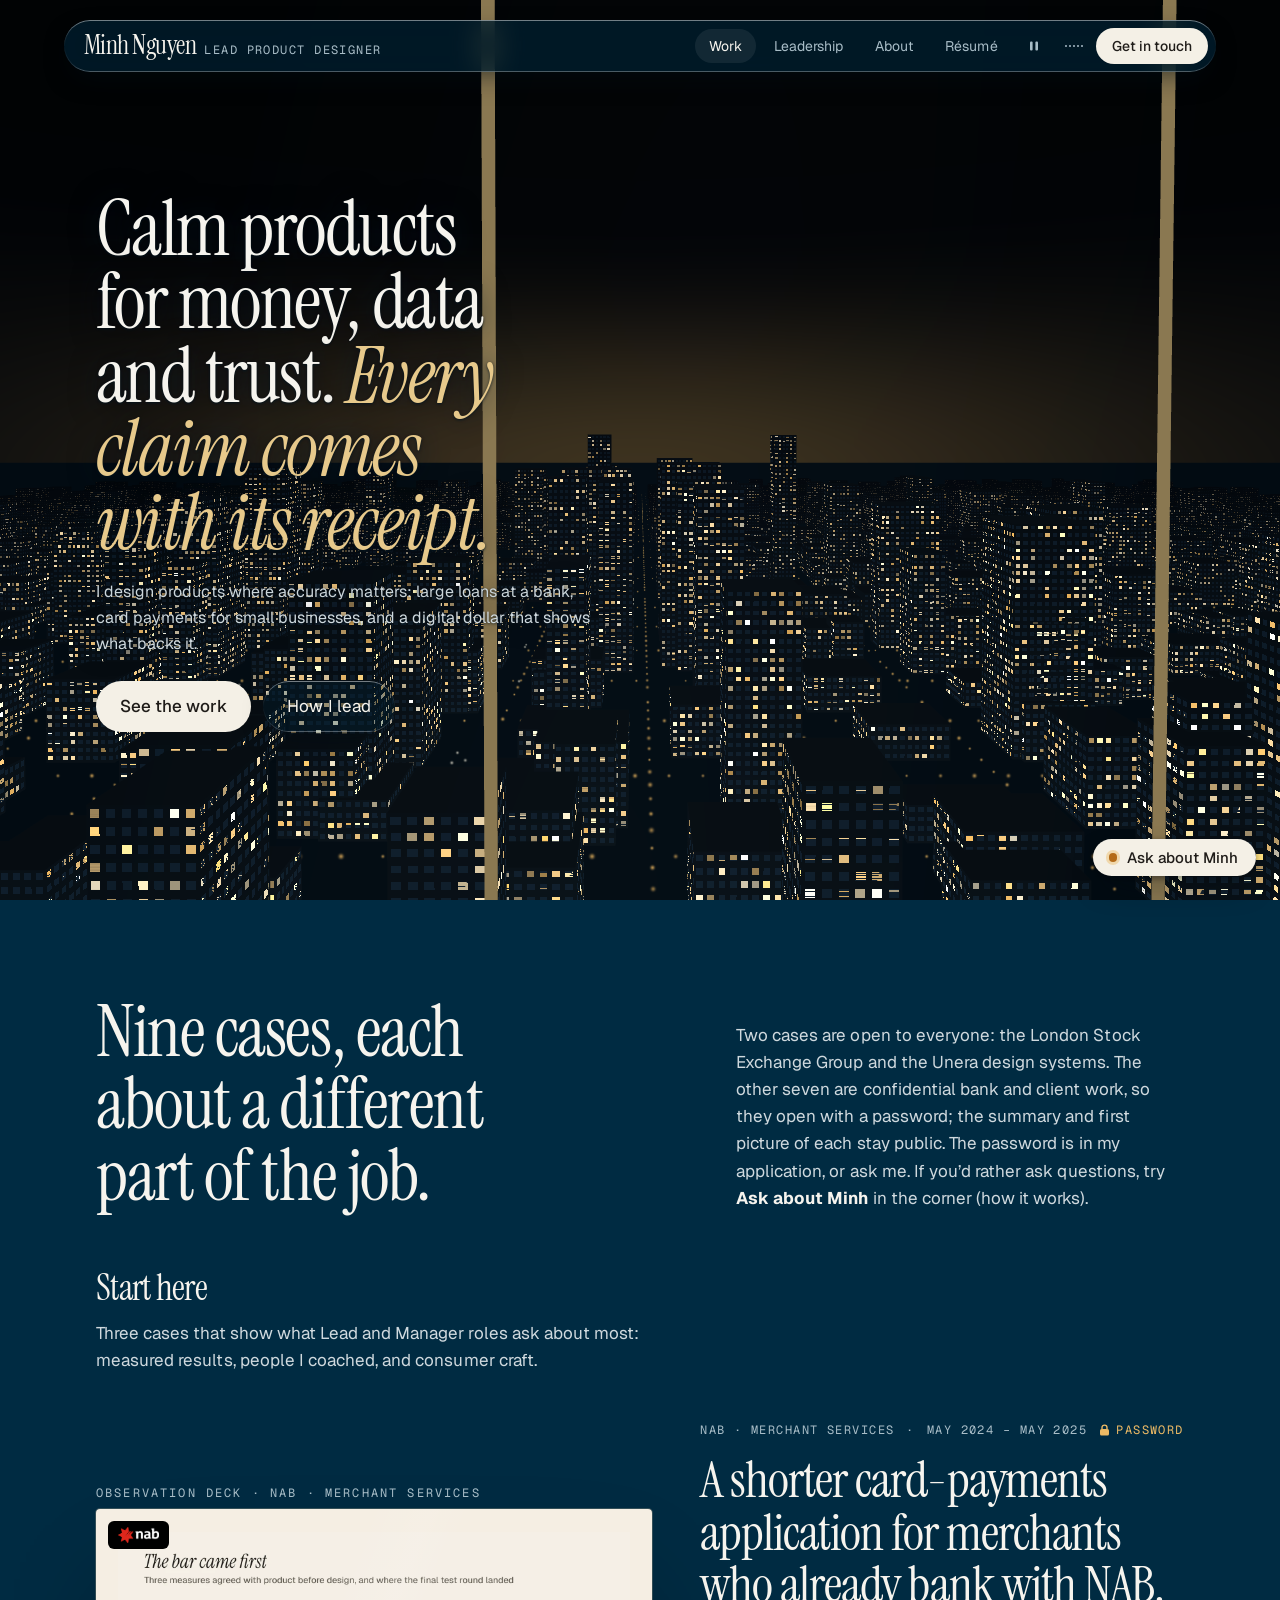
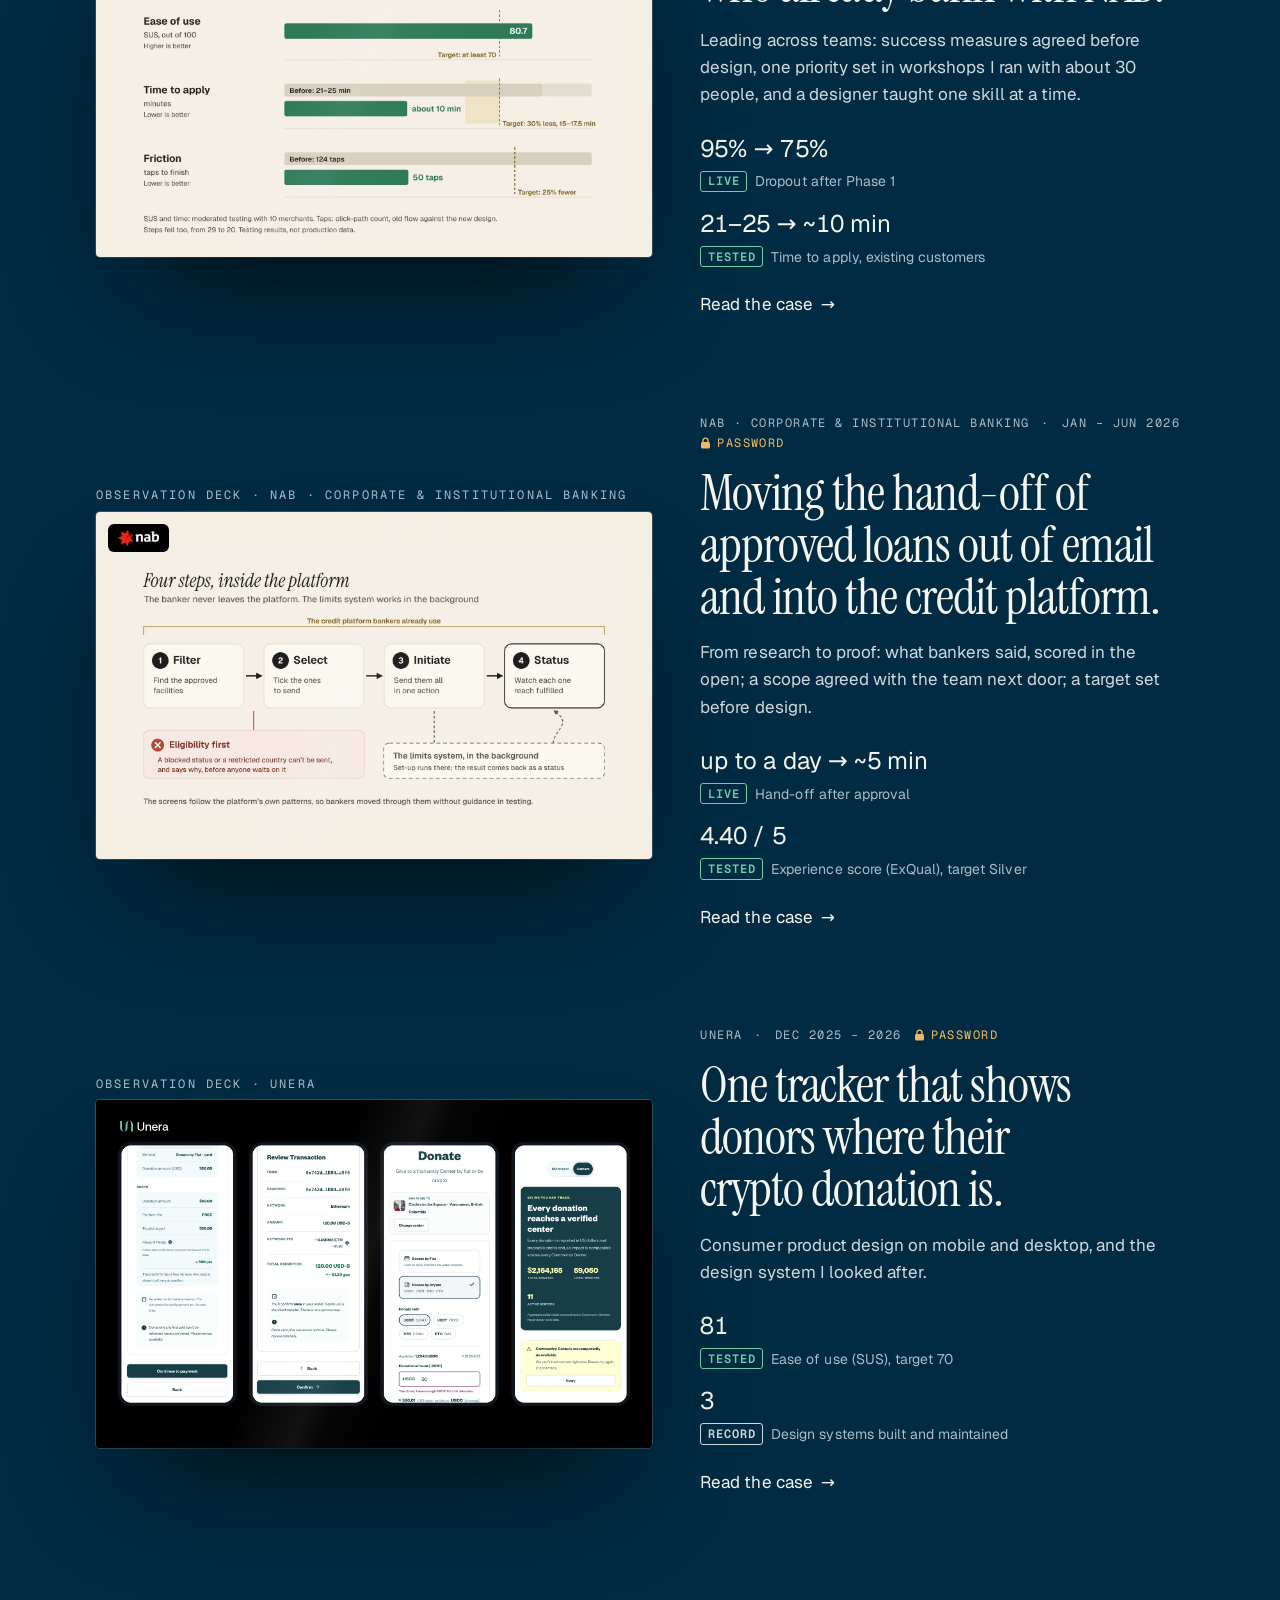
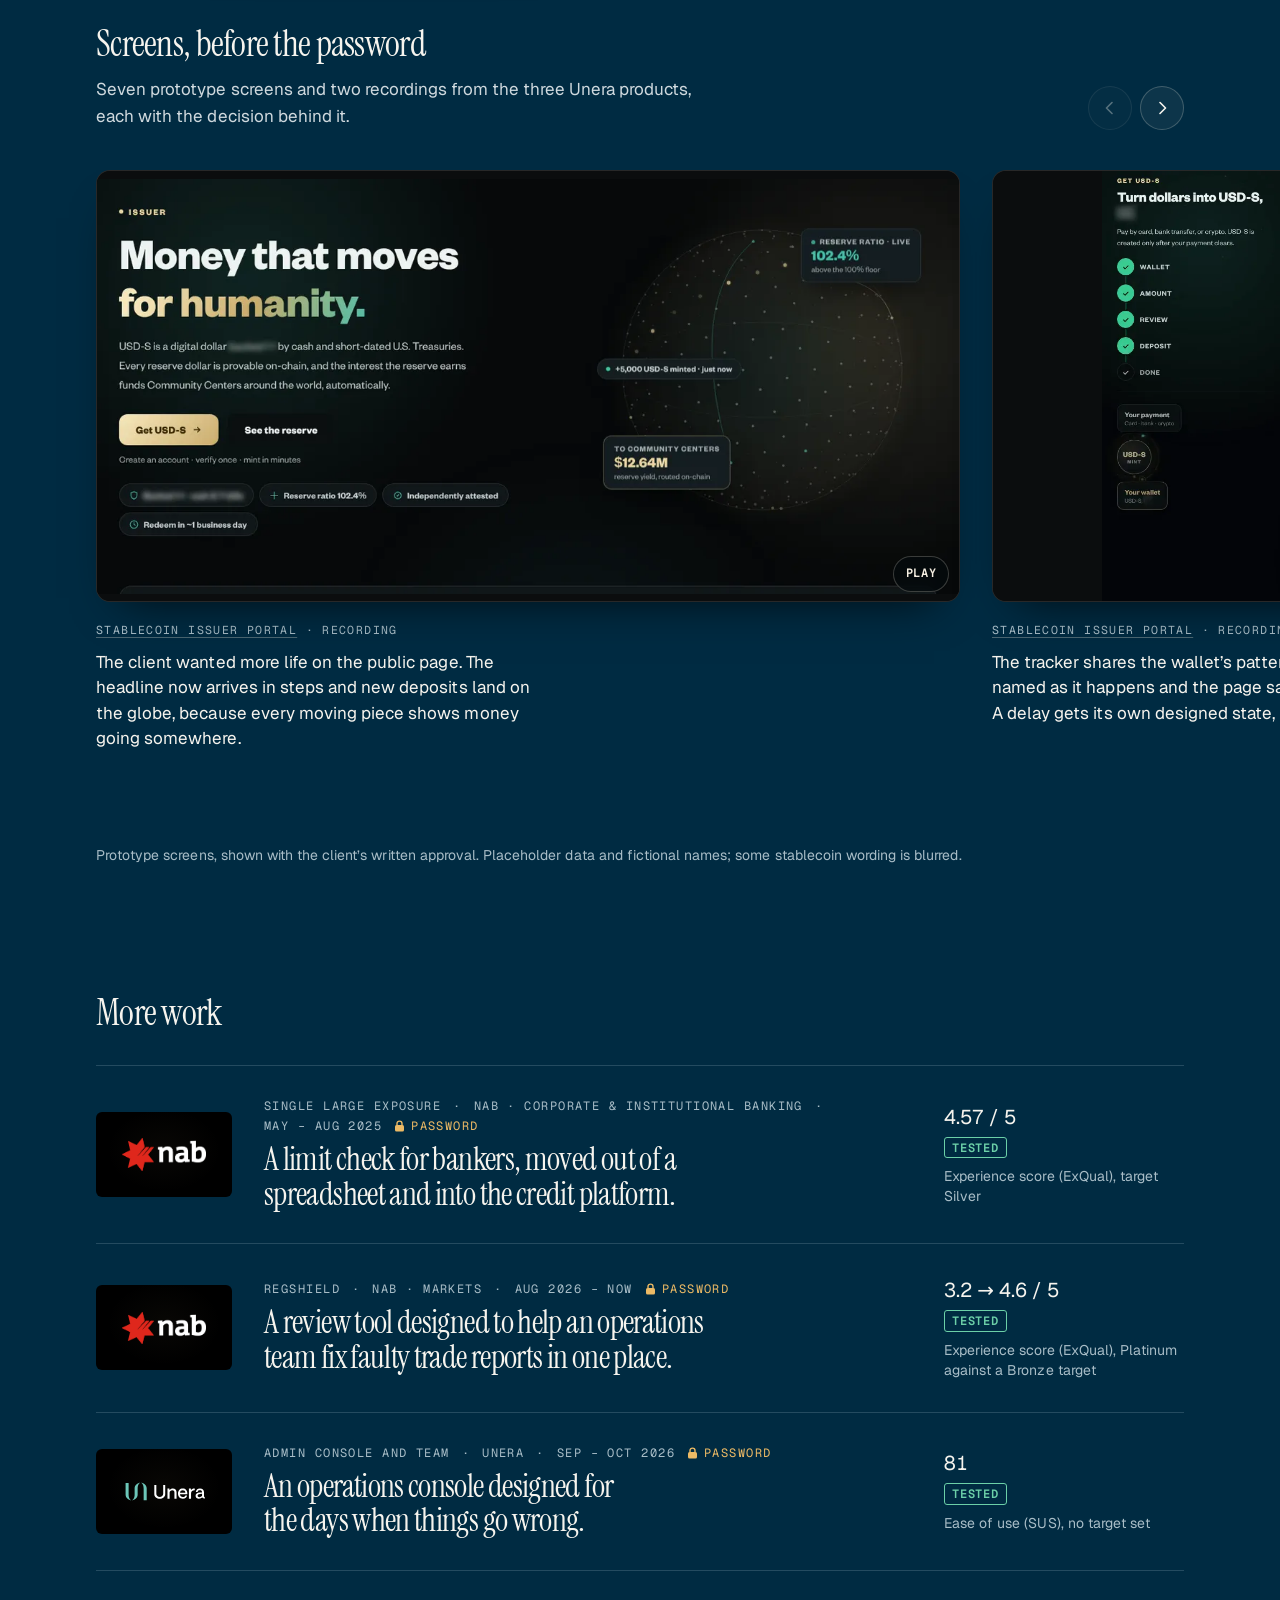
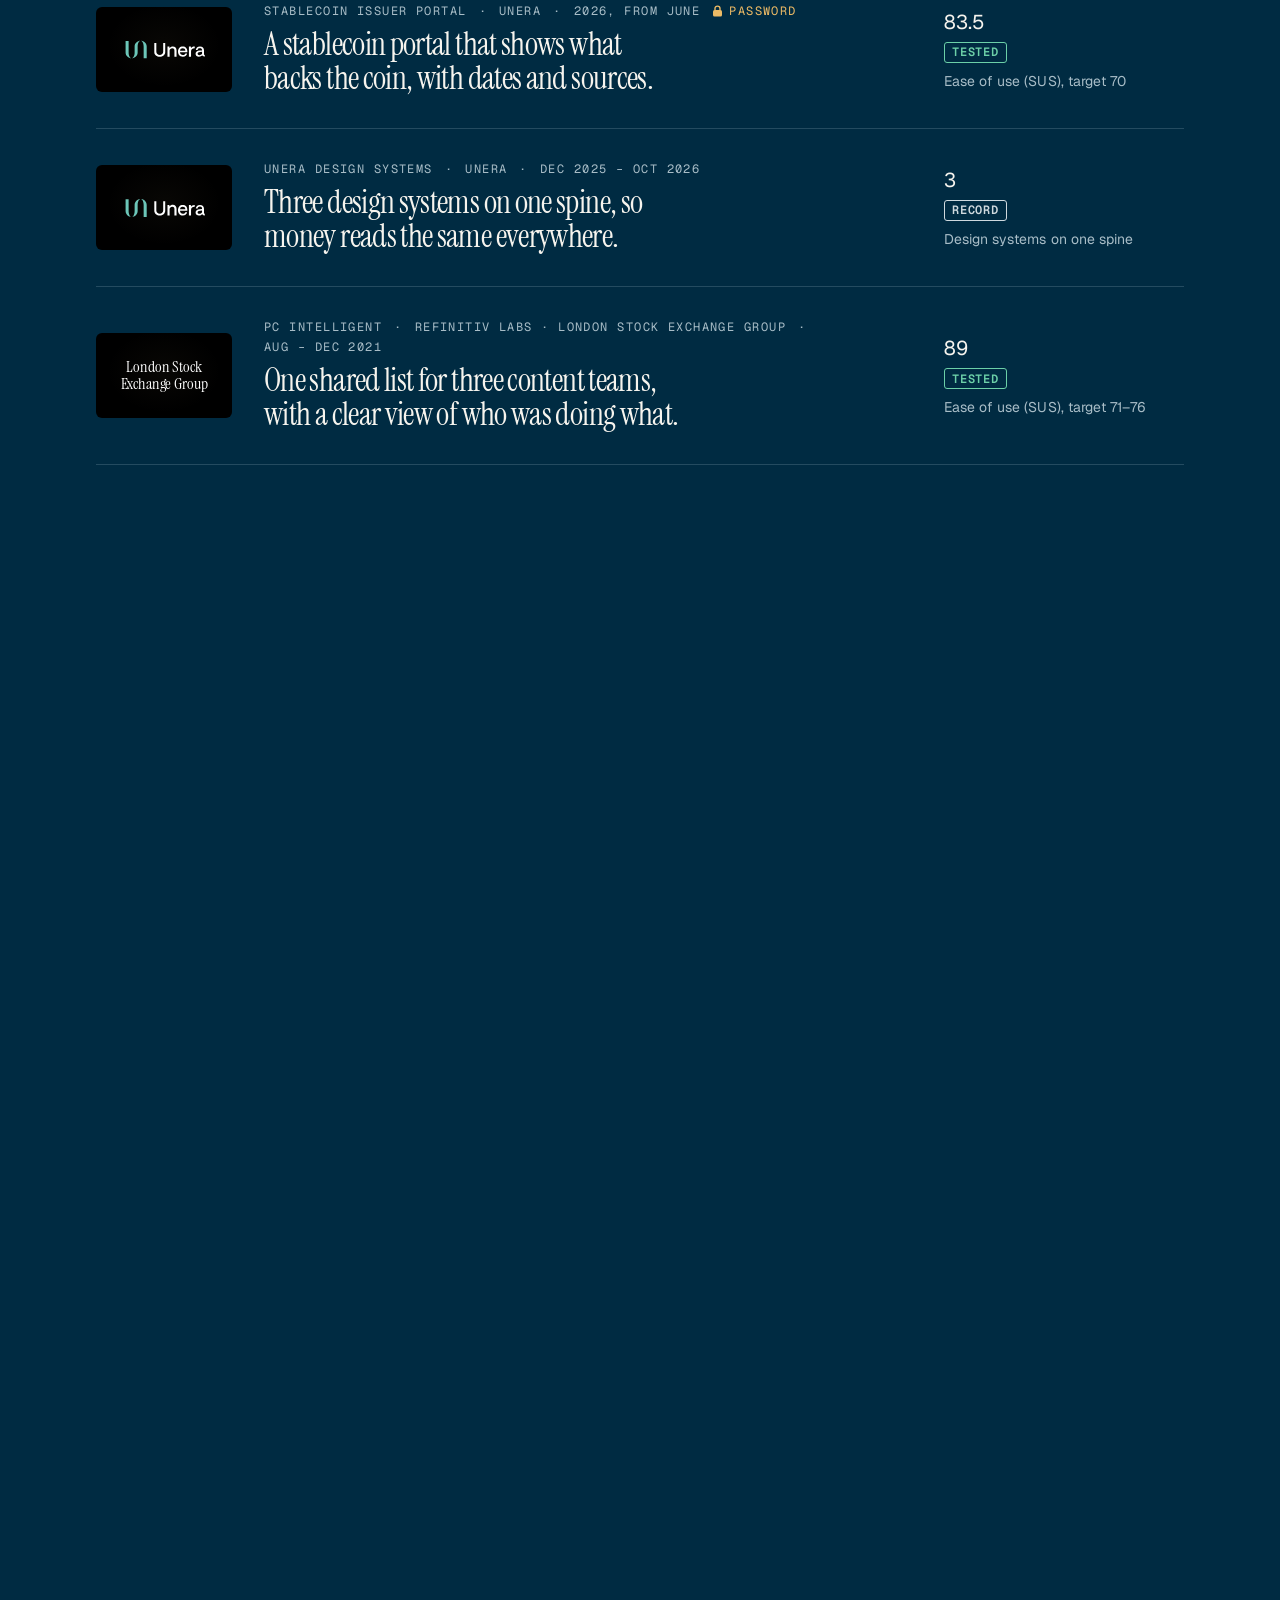
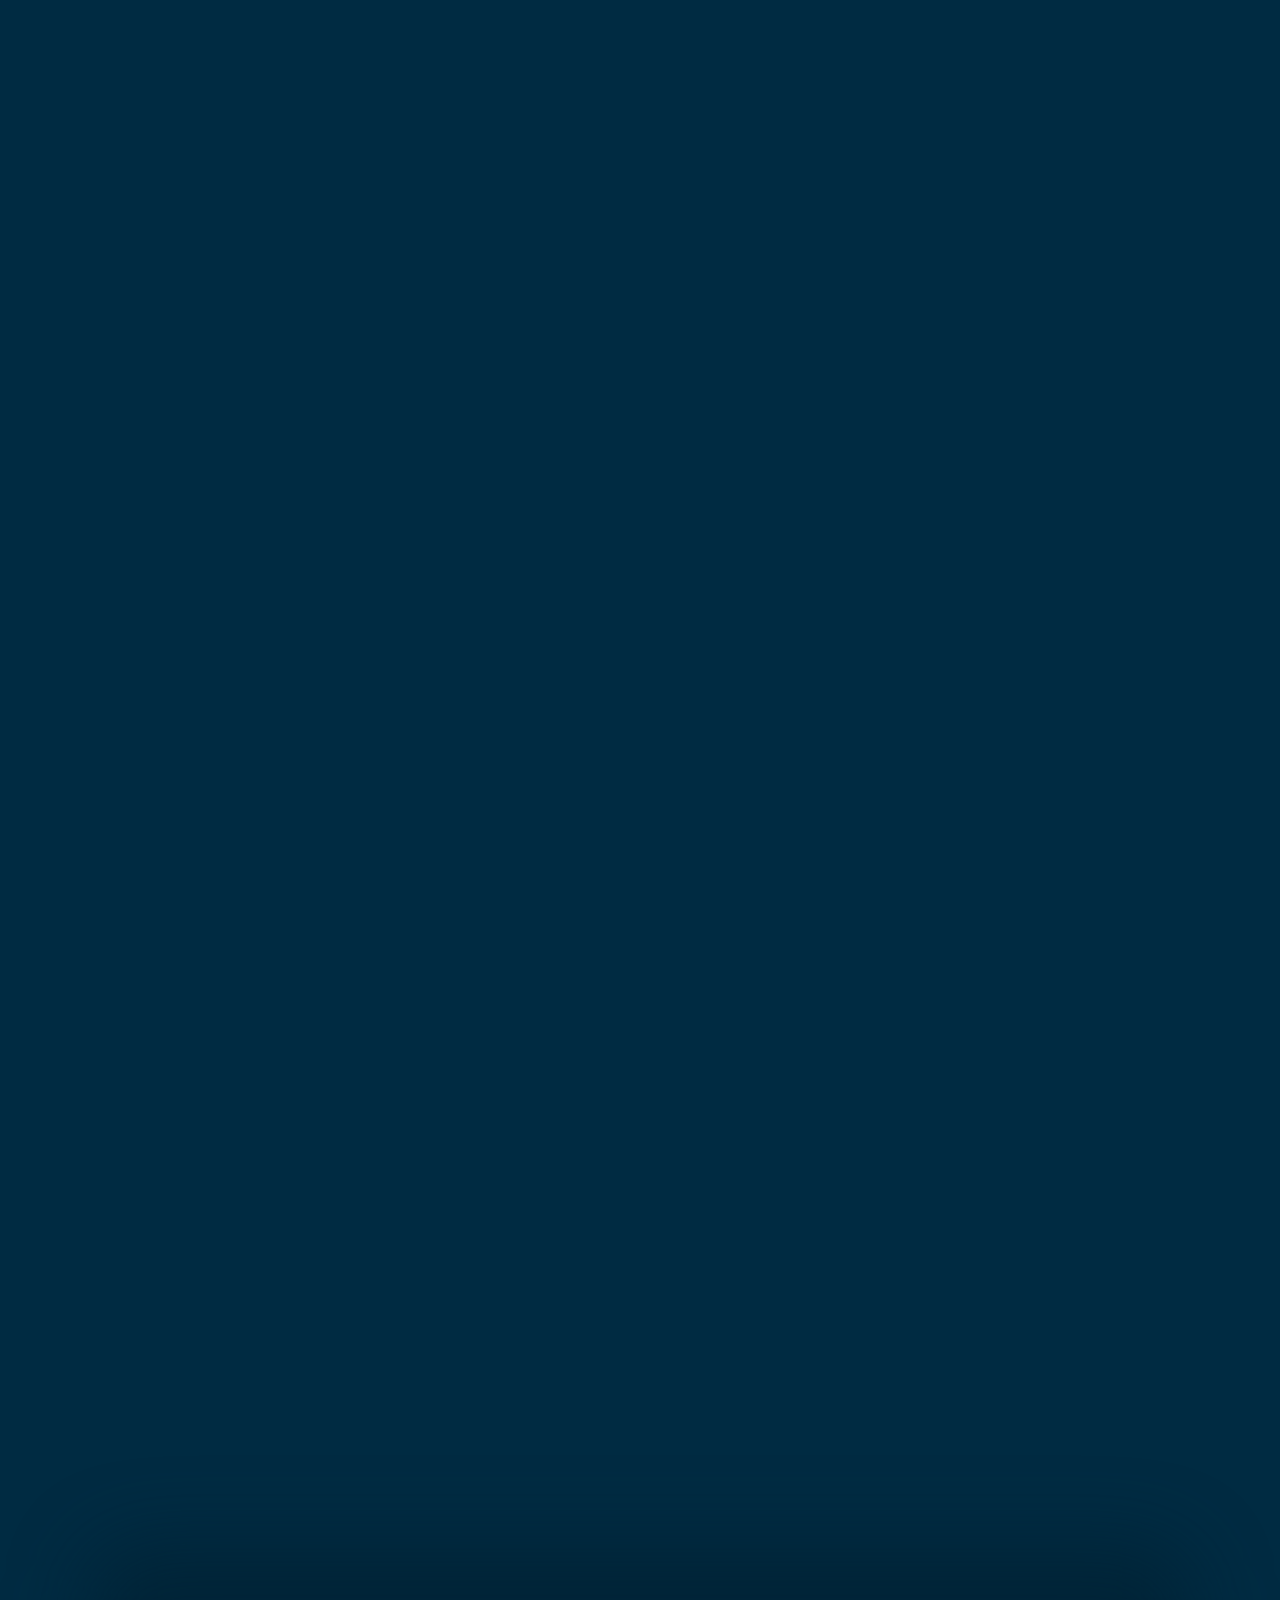
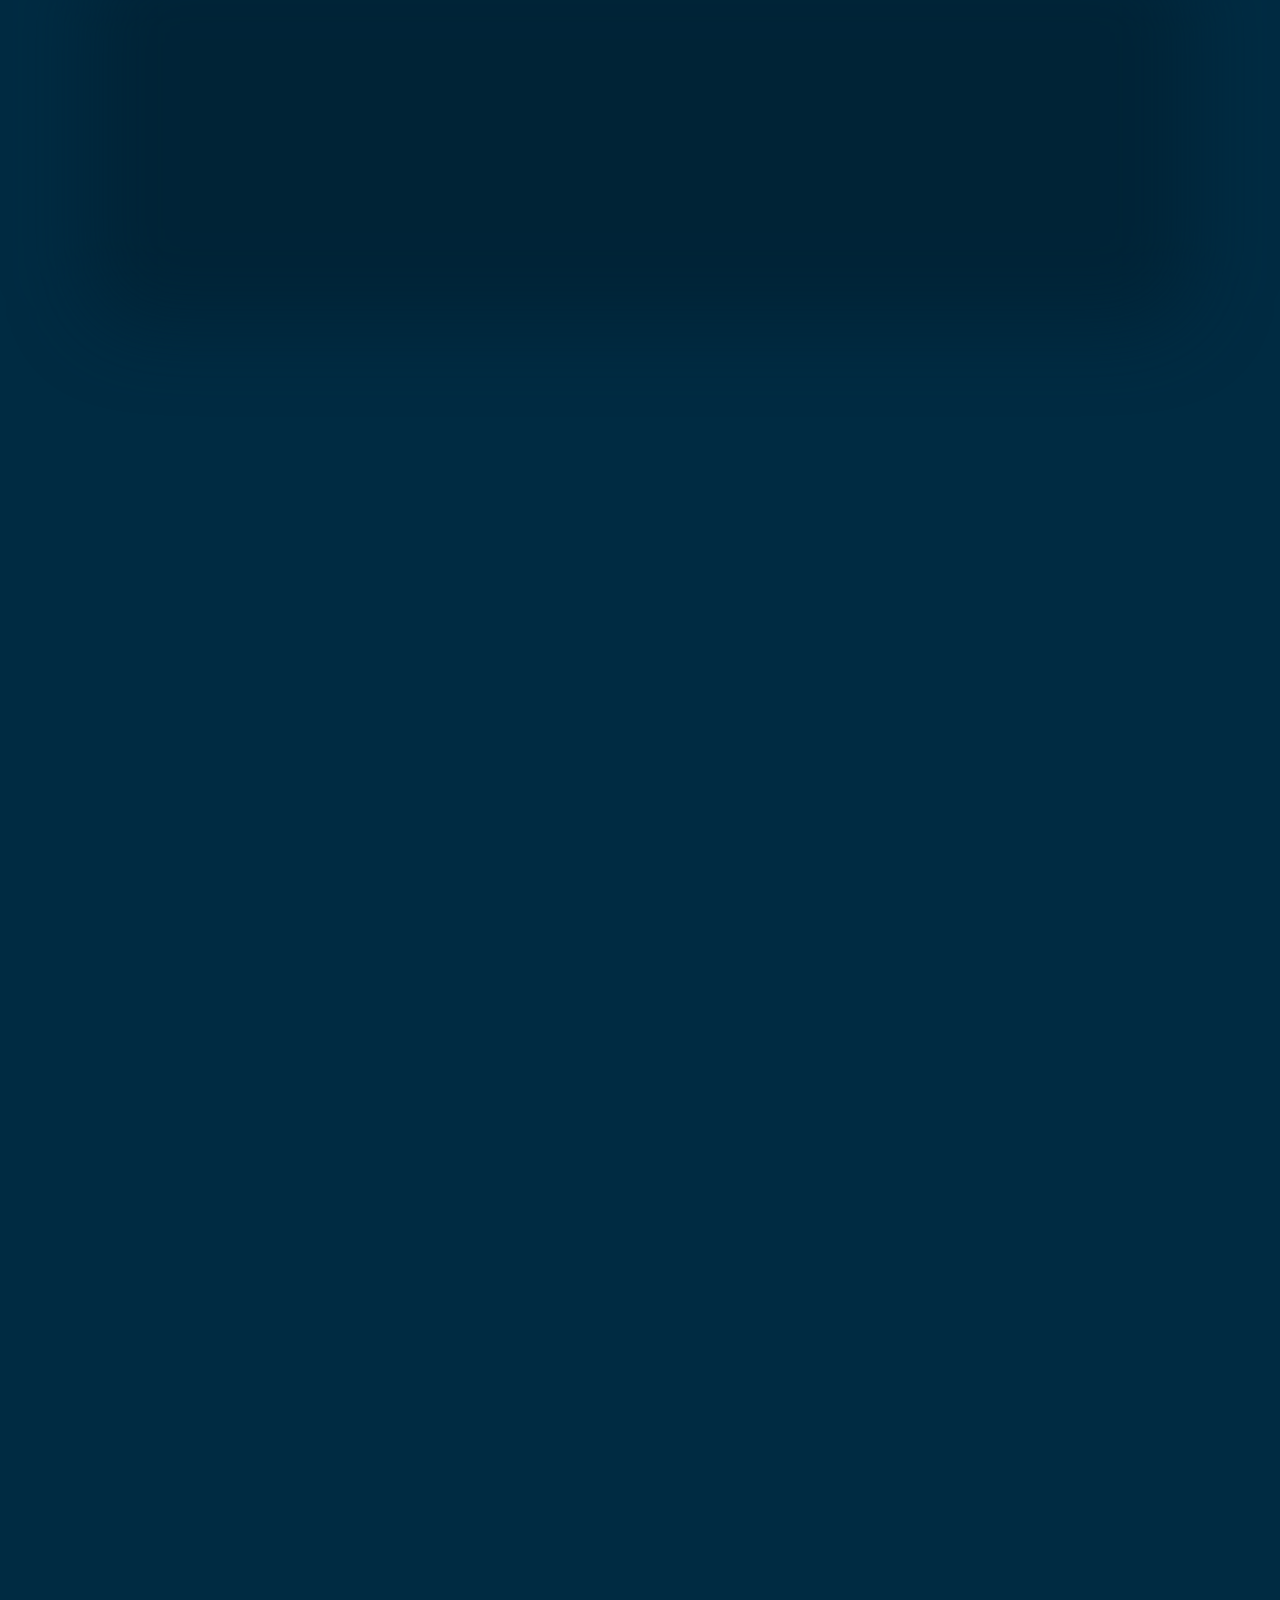
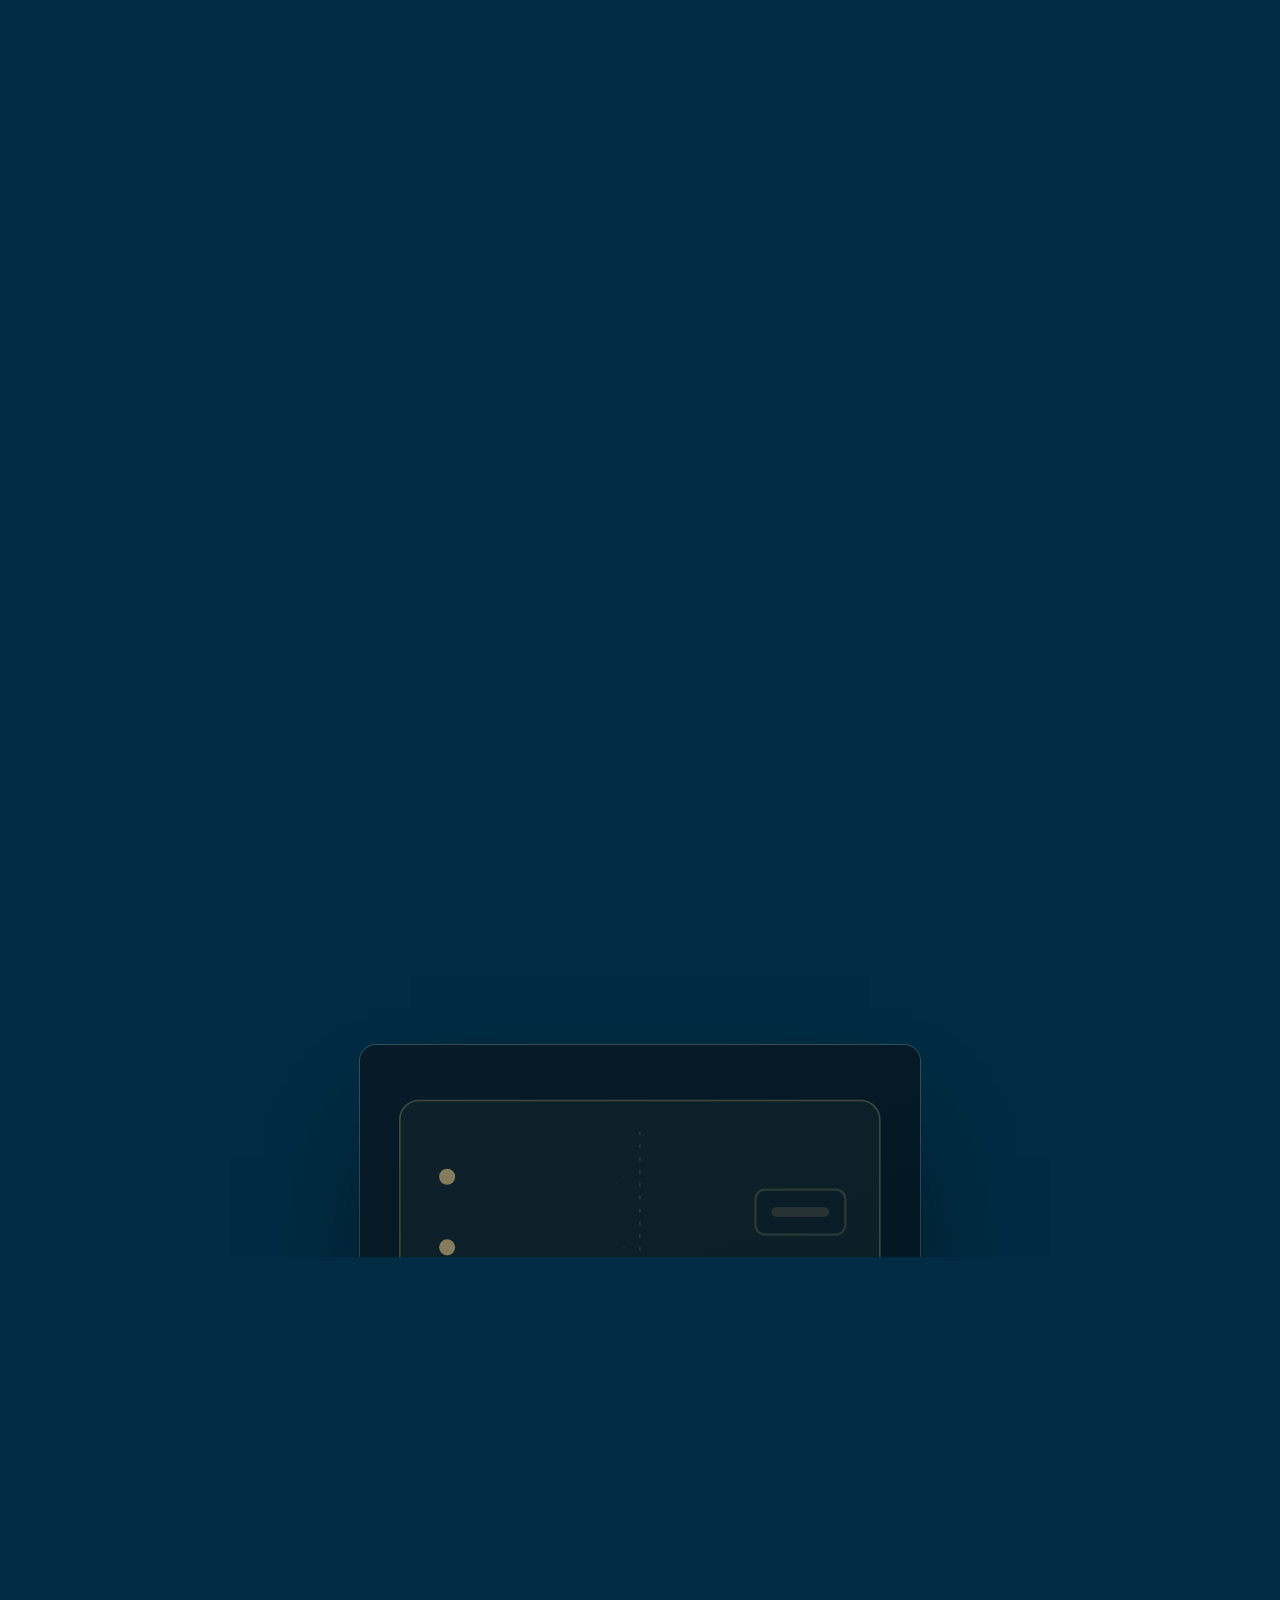
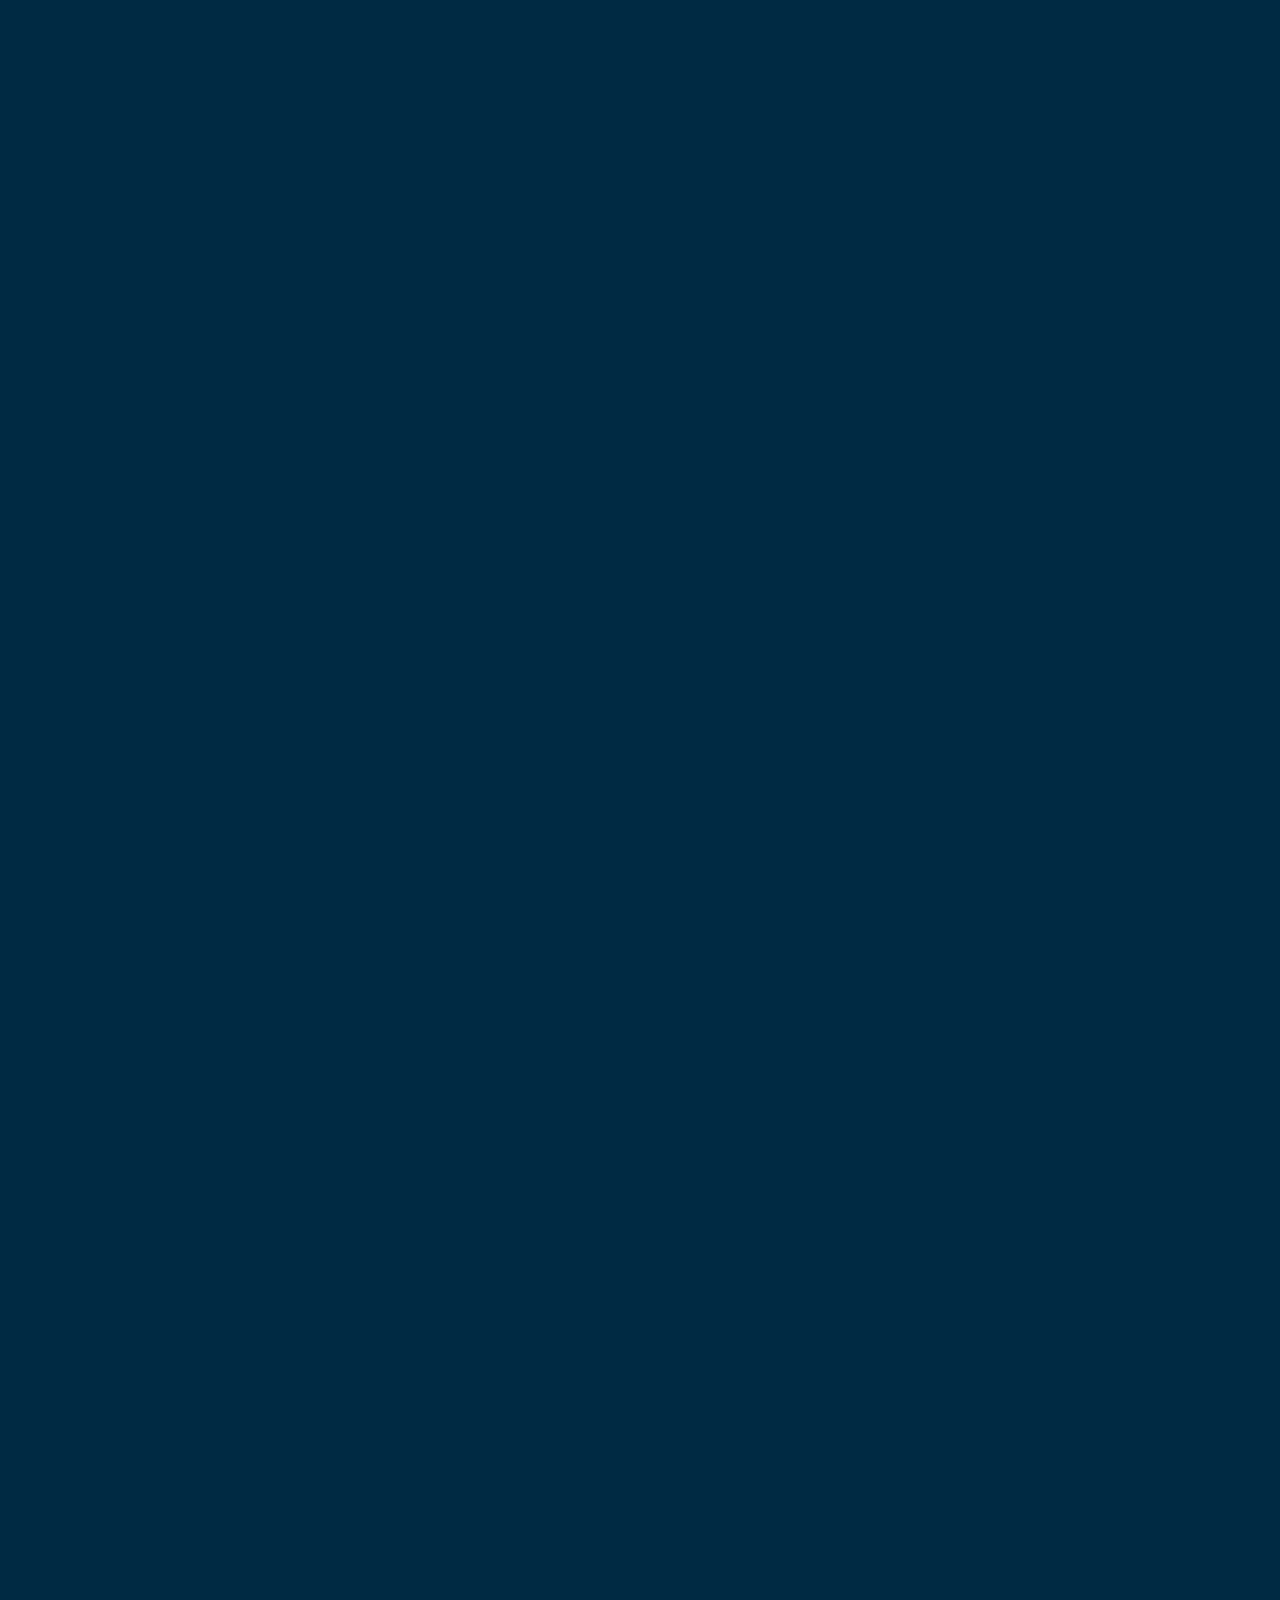
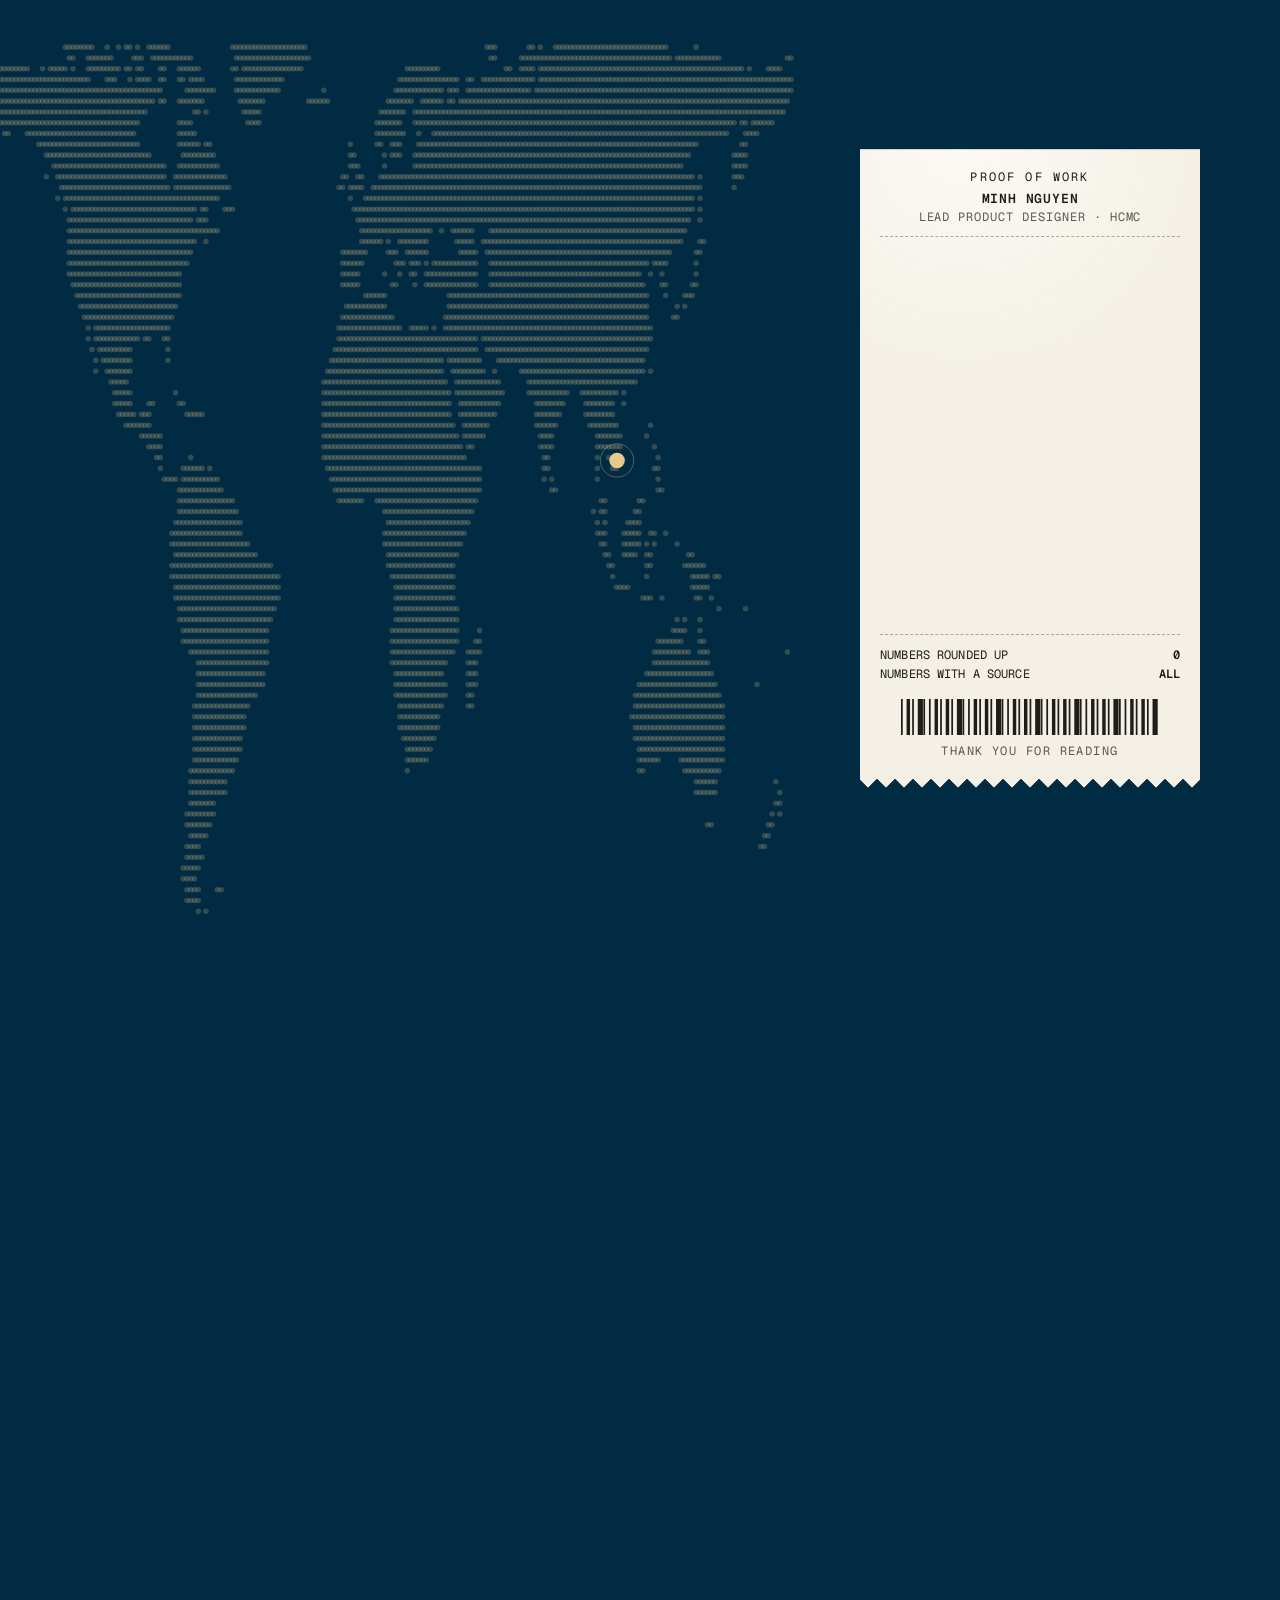
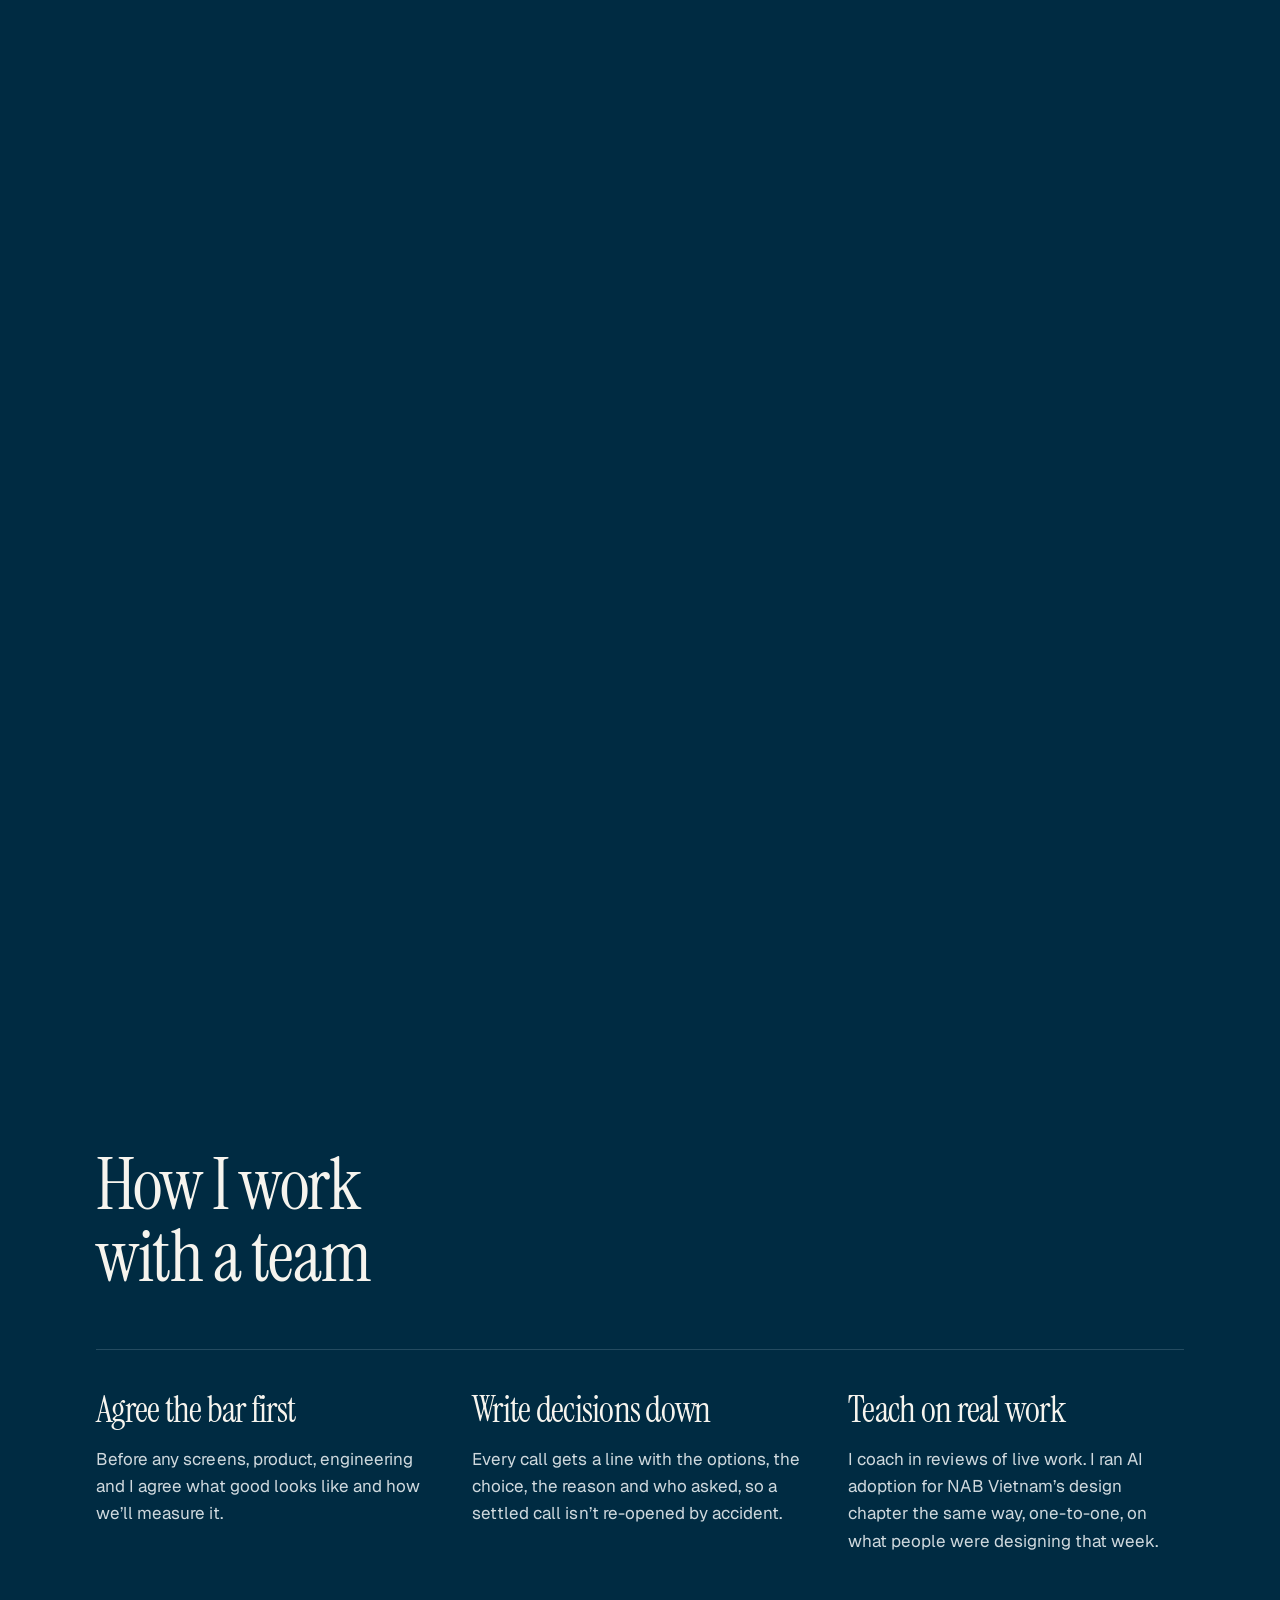
==== commit b5613ebf: "Label the referral-form results as a one-month A/B test Co-Authored-By: Claude Opus 5.5 <noreply@ant" ====
--- a/index.html
+++ b/index.html
@@ -1 +1 @@
-<!DOCTYPE html><html lang="en"><head><meta charset="utf-8"><meta name="viewport" content="width=device-width, initial-scale=1"><meta http-equiv="Content-Security-Policy" content="default-src 'self'; script-src 'self' 'sha256-1BvDVWLr3QCC20uHhUDi27eDFVJpk1uMQJGIWKUks2I=' 'sha256-UIrFqcaitjA3OKa9mHKajg3N+0Y7tW9+y0o3QmMFeZQ=' 'sha256-0O7iB6zr9x0r6X6eWYITC9V5q+yWCGAoFvcysBGbY9Q='; style-src 'self' 'unsafe-inline'; img-src 'self' data:; font-src 'self'; media-src 'self'; connect-src 'self'; object-src 'none'; base-uri 'self'; form-action 'none'"><meta name="referrer" content="strict-origin-when-cross-origin"><title>Minh Nguyen · Lead Product Designer</title><meta name="description" content="Lead product designer for banking, fintech and trust products: a consumer stablecoin wallet for phone and desktop, credit workflows and merchant onboarding at NAB, and a review tool for regulatory reporting. Every number comes with how it was measured."><meta name="author" content="Minh Nguyen"><meta property="og:title" content="Minh Nguyen · Lead Product Designer"><meta property="og:description" content="Lead product designer for banking, fintech and trust products: a consumer stablecoin wallet for phone and desktop, credit workflows and merchant onboarding at NAB, and a review tool for regulatory reporting. Every number comes with how it was measured."><meta property="og:type" content="website"><meta property="og:image" content="https://minhnguyenrenol.github.io/portfolio-window/og.png"><meta name="theme-color" content="#002a42"><link rel="icon" href="favicon.svg" type="image/svg+xml"><script src="boot.js"></script><link rel="stylesheet" href="./assets/Base.DAIhT--7.css"></head><body class="min-h-dvh"><a class="skip" href="#main">Skip to content</a><style>astro-island,astro-slot,astro-static-slot{display:contents}</style><script>(function(){let e=async e=>{await(await e())()};(self.Astro||(self.Astro={})).load=e,window.dispatchEvent(new Event(`astro:load`))})();</script><script>(function(){function e(t){"@babel/helpers - typeof";return e=typeof Symbol==`function`&&typeof Symbol.iterator==`symbol`?function(e){return typeof e}:function(e){return e&&typeof Symbol==`function`&&e.constructor===Symbol&&e!==Symbol.prototype?`symbol`:typeof e},e(t)}function t(t,n){if(e(t)!=`object`||!t)return t;var r=t[Symbol.toPrimitive];if(r!==void 0){var i=r.call(t,n||`default`);if(e(i)!=`object`)return i;throw TypeError(`@@toPrimitive must return a primitive value.`)}return(n===`string`?String:Number)(t)}function n(n){var r=t(n,`string`);return e(r)==`symbol`?r:r+``}function r(e,t,r){return(t=n(t))in e?Object.defineProperty(e,t,{value:r,enumerable:!0,configurable:!0,writable:!0}):e[t]=r,e}let i=/* @__PURE__ */ new Set([`__proto__`,`constructor`,`prototype`]);{let e={0:e=>a(e),1:e=>n(e),2:e=>new RegExp(e),3:e=>new Date(e),4:e=>new Map(n(e)),5:e=>new Set(n(e)),6:e=>BigInt(e),7:e=>new URL(e),8:e=>new Uint8Array(e),9:e=>new Uint16Array(e),10:e=>new Uint32Array(e),11:e=>1/0*e},t=t=>{let[n,r]=t;return n in e?e[n](r):void 0},n=e=>e.map(t),a=e=>typeof e!=`object`||!e?e:Object.fromEntries(Object.entries(e).map(([e,n])=>[e,t(n)]));class o extends HTMLElement{constructor(...e){super(...e),r(this,`Component`,void 0),r(this,`hydrator`,void 0),r(this,`hydrate`,async()=>{var e;if(!this.hydrator||!this.isConnected)return;let t=(e=this.parentElement)==null?void 0:e.closest(`astro-island[ssr]`);if(t){t.addEventListener(`astro:hydrate`,this.hydrate,{once:!0});return}let n=this.querySelectorAll(`astro-slot`),r={},i=this.querySelectorAll(`template[data-astro-template]`);for(let e of i){let t=e.closest(this.tagName);t!=null&&t.isSameNode(this)&&(r[e.getAttribute(`data-astro-template`)||`default`]=e.innerHTML,e.remove())}for(let e of n){let t=e.closest(this.tagName);t!=null&&t.isSameNode(this)&&(r[e.getAttribute(`name`)||`default`]=e.innerHTML)}let o;try{o=this.hasAttribute(`props`)?a(JSON.parse(this.getAttribute(`props`))):{}}catch(e){let t=this.getAttribute(`component-url`)||`<unknown>`,n=this.getAttribute(`component-export`);throw n&&(t+=` (export ${n})`),console.error(`[hydrate] Error parsing props for component ${t}`,this.getAttribute(`props`),e),e}await this.hydrator(this)(this.Component,o,r,{client:this.getAttribute(`client`)}),this.removeAttribute(`ssr`),this.dispatchEvent(new CustomEvent(`astro:hydrate`))}),r(this,`unmount`,()=>{this.isConnected||this.dispatchEvent(new CustomEvent(`astro:unmount`))})}disconnectedCallback(){document.removeEventListener(`astro:after-swap`,this.unmount),document.addEventListener(`astro:after-swap`,this.unmount,{once:!0})}connectedCallback(){if(!this.hasAttribute(`await-children`)||document.readyState===`interactive`||document.readyState===`complete`)this.childrenConnectedCallback();else{let e=()=>{document.removeEventListener(`DOMContentLoaded`,e),t.disconnect(),this.childrenConnectedCallback()},t=new MutationObserver(()=>{var t;((t=this.lastChild)==null?void 0:t.nodeType)===Node.COMMENT_NODE&&this.lastChild.nodeValue===`astro:end`&&(this.lastChild.remove(),e())});t.observe(this,{childList:!0}),document.addEventListener(`DOMContentLoaded`,e)}}async childrenConnectedCallback(){let e=this.getAttribute(`before-hydration-url`);e&&await import(e),this.start()}getRetryImportUrl(e){let t=new URL(e,document.baseURI);return t.searchParams.set(`astro-retry`,Date.now().toString()),t.toString()}async importWithRetry(e){try{return await import(e)}catch(t){return await new Promise(e=>setTimeout(e,1e3)),import(this.getRetryImportUrl(e))}}handleHydrationError(e){let t=this.getAttribute(`component-url`),n=new CustomEvent(`astro:hydration-error`,{cancelable:!0,bubbles:!0,composed:!0,detail:{error:e,componentUrl:t}});this.dispatchEvent(n)&&console.error(`[astro-island] Error hydrating ${t}`,e)}async start(){let e=JSON.parse(this.getAttribute(`opts`)),t=this.getAttribute(`client`);if(Astro[t]===void 0)window.addEventListener(`astro:${t}`,()=>this.start(),{once:!0});else try{await Astro[t](async()=>{let e=this.getAttribute(`renderer-url`);try{let[t,{default:n}]=await Promise.all([this.importWithRetry(this.getAttribute(`component-url`)),e?this.importWithRetry(e):Promise.resolve({default:()=>()=>{}})]),r=this.getAttribute(`component-export`)||`default`;if(r.includes(`.`)){this.Component=t;for(let e of r.split(`.`)){if(i.has(e)||!this.Component||typeof this.Component!=`object`&&typeof this.Component!=`function`||!Object.hasOwn(this.Component,e))throw Error(`Invalid component export path: ${r}`);this.Component=this.Component[e]}}else{if(i.has(r))throw Error(`Invalid component export path: ${r}`);this.Component=t[r]}return this.hydrator=n,this.hydrate}catch(e){return this.handleHydrationError(e),()=>{}}},e,this)}catch(e){this.handleHydrationError(e)}}attributeChangedCallback(){this.hydrate()}}r(o,`observedAttributes`,[`props`]),customElements.get(`astro-island`)||customElements.define(`astro-island`,o)}})();</script><astro-island uid="2cGtDc" prefix="r17" component-url="./assets/World.DWk5gvzu.js" component-export="default" renderer-url="./assets/client.DKhQzRHo.js" props="{&quot;story&quot;:[0,&quot;A&quot;],&quot;page&quot;:[0,&quot;home&quot;],&quot;piece&quot;:[0]}" ssr client="load" opts="{&quot;name&quot;:&quot;World&quot;,&quot;value&quot;:true}" await-children><canvas class="world-canvas" aria-hidden="true"></canvas><!--astro:end--></astro-island><header class="fixed inset-x-0 top-0 z-50 px-4 pt-4 md:px-8 md:pt-5"><nav aria-label="Main" class="glass header-glass mx-auto max-w-6xl rounded-[26px] md:rounded-full"><div class="flex items-center justify-between gap-4 py-2 pl-5 pr-2"><a href="index.html" class="flex items-baseline gap-2 whitespace-nowrap text-chalk no-underline" aria-label="Minh Nguyen, home"><span class="display text-[1.6rem] leading-none">Minh Nguyen</span><span class="hidden font-mono text-xs uppercase tracking-[0.12em] text-fog lg:inline">Lead Product Designer</span></a><div class="flex items-center gap-1"><ul class="hidden items-center gap-1 md:flex"><li><a href="index.html#work" aria-current="page" class="rounded-full px-3.5 py-2 text-sm no-underline transition-colors hover:text-chalk text-chalk bg-white/[0.07]">Work</a></li><li><a href="leadership.html" class="rounded-full px-3.5 py-2 text-sm no-underline transition-colors hover:text-chalk text-fog">Leadership</a></li><li><a href="about.html" class="rounded-full px-3.5 py-2 text-sm no-underline transition-colors hover:text-chalk text-fog">About</a></li><li><a href="resume.html" class="rounded-full px-3.5 py-2 text-sm no-underline transition-colors hover:text-chalk text-fog">Résumé</a></li></ul><astro-island uid="Z14yjh3" prefix="r18" component-url="./assets/MotionToggle.DZvroh76.js" component-export="default" renderer-url="./assets/client.DKhQzRHo.js" props="{}" ssr client="load" opts="{&quot;name&quot;:&quot;MotionToggle&quot;,&quot;value&quot;:true}" await-children><button type="button" aria-pressed="false" aria-label="Pause motion" title="Pause motion" class="grid h-9 w-9 place-items-center rounded-full text-fog transition-colors hover:text-chalk"><svg width="16" height="16" viewBox="0 0 16 16" aria-hidden="true"><g fill="currentColor"><rect x="4" y="3.5" width="2.6" height="9" rx="1"></rect><rect x="9.4" y="3.5" width="2.6" height="9" rx="1"></rect></g></svg></button><!--astro:end--></astro-island><astro-island uid="Z1srwuE" prefix="r19" component-url="./assets/SoundToggle.DpTjMWbg.js" component-export="default" renderer-url="./assets/client.DKhQzRHo.js" props="{}" ssr client="load" opts="{&quot;name&quot;:&quot;SoundToggle&quot;,&quot;value&quot;:true}" await-children><button type="button" aria-pressed="false" aria-label="Sound" title="Sound off" class="group grid h-9 w-9 place-items-center rounded-full text-fog transition-colors hover:text-chalk"><svg width="20" height="14" viewBox="0 0 20 14" aria-hidden="true"><rect x="1" width="2" rx="1" fill="currentColor" y="6" height="2" class=""></rect><rect x="5" width="2" rx="1" fill="currentColor" y="6" height="2" class=""></rect><rect x="9" width="2" rx="1" fill="currentColor" y="6" height="2" class=""></rect><rect x="13" width="2" rx="1" fill="currentColor" y="6" height="2" class=""></rect><rect x="17" width="2" rx="1" fill="currentColor" y="6" height="2" class=""></rect></svg></button><!--astro:end--></astro-island><a href="mailto:xpland.nguyen@gmail.com" class="whitespace-nowrap rounded-full bg-paper px-4 py-2 text-sm font-medium text-ink no-underline transition-transform hover:scale-[1.03]">Get in touch</a></div></div><ul class="flex justify-center gap-1 border-t border-white/10 px-2 py-1.5 md:hidden" aria-label="Sections"><li><a href="index.html#work" aria-current="page" class="block rounded-full px-3 py-1.5 text-[0.8125rem] no-underline bg-white/[0.08] text-chalk">Work</a></li><li><a href="leadership.html" class="block rounded-full px-3 py-1.5 text-[0.8125rem] no-underline text-fog">Leadership</a></li><li><a href="about.html" class="block rounded-full px-3 py-1.5 text-[0.8125rem] no-underline text-fog">About</a></li><li><a href="resume.html" class="block rounded-full px-3 py-1.5 text-[0.8125rem] no-underline text-fog">Résumé</a></li></ul></nav></header><main id="main" tabindex="-1"><astro-island uid="2ifBW6" prefix="r13" component-url="./assets/HomeHero.C72Pa-oj.js" component-export="default" renderer-url="./assets/client.DKhQzRHo.js" props="{&quot;story&quot;:[0,{&quot;hero1&quot;:[0,&quot;Calm products for money, data and trust.&quot;],&quot;hero2&quot;:[0,&quot;Every claim comes with its receipt.&quot;],&quot;mapLine&quot;:[0,&quot;Designed from Ho Chi Minh City. Shipped for teams in Singapore, Sydney, Melbourne, London and Vancouver.&quot;],&quot;workTitle&quot;:[0,&quot;Nine cases, each about a different part of the job.&quot;],&quot;habitsTitle&quot;:[0,&quot;How I work with a team&quot;],&quot;close1&quot;:[0,&quot;I’d like to hear what your team is building.&quot;],&quot;close2&quot;:[0,&quot;Every claim comes with its receipt.&quot;],&quot;caseLabel&quot;:[0,&quot;The full case&quot;],&quot;nextLabel&quot;:[0,&quot;Next&quot;],&quot;id&quot;:[0,&quot;A&quot;],&quot;name&quot;:[0,&quot;The observation deck&quot;],&quot;shape&quot;:[0,&quot;pane&quot;],&quot;backdrop&quot;:[0,&quot;deck&quot;],&quot;heroEyebrow&quot;:[0,&quot;Minh Nguyen · Lead Product Designer&quot;],&quot;heroSub&quot;:[0,&quot;I design products where accuracy matters: large loans at a bank, card payments for small businesses, and a digital dollar that shows what backs it.&quot;],&quot;reveal&quot;:[0,&quot;From up here the hand-offs show: the same details copied from a spreadsheet into an email, then typed again. The new hand-off asks for them once.&quot;],&quot;split&quot;:[1,[[0,&quot;Seen from&quot;],[0,&quot;above.&quot;]]],&quot;objectCaption&quot;:[0,&quot;This hand-off ran through a spreadsheet, email and the bank’s credit platform, and I mapped it before drawing a screen. Now the platform does its own checks in the background, and when a request fails the screen says why.&quot;],&quot;caseHeroHint&quot;:[0,&quot;Behind glass&quot;],&quot;frameLabel&quot;:[0,&quot;OBSERVATION DECK&quot;]}],&quot;heroImage&quot;:[0]}" ssr client="load" opts="{&quot;name&quot;:&quot;HomeHero&quot;,&quot;value&quot;:true}" await-children><section data-stage="true" data-t0="0" data-t1="0.05" class="relative bg-night h-[100dvh]"><div class="absolute inset-0 overflow-hidden"><div class="absolute inset-0 will-change-transform" style="transform:scale(1.16)"><div class="absolute inset-0 overflow-hidden " aria-hidden="true"><canvas class="absolute inset-0 h-full w-full"></canvas><div class="grain absolute inset-0"></div></div></div><div aria-hidden="true" class="aperture-hole pointer-events-none absolute -translate-x-1/2 -translate-y-1/2 will-change-[width,height]" style="border-radius:1.5vmin;box-shadow:0 0 0 300vmax hsl(201 100% 6%);width:34vmin;height:49.3vmin"><div class="aperture-edge absolute inset-0" style="border-radius:1.5vmin;opacity:1"></div></div><div class="absolute inset-0 overflow-y-auto" style="opacity:1;transform:none"><div class="hero-copy mx-auto flex min-h-full max-w-6xl flex-col justify-end px-5 pb-20 pt-28 md:justify-center md:px-8 md:pb-24"><p class="hero-eyebrow on-scene hidden font-mono text-xs uppercase tracking-[0.16em] text-fog md:block">Minh Nguyen · Lead Product Designer</p><h1 class="display on-scene mt-4 max-w-[14ch] text-[2.75rem] leading-[0.95] sm:text-[4.6rem] md:mt-6 lg:text-[6rem]">Calm products for money, data and trust.<!-- --> <em class="text-champagne">Every claim comes with its receipt.</em></h1><p class="hero-sub on-scene mt-5 max-w-[36rem] text-base leading-relaxed text-mist md:mt-8 md:text-lg">I design products where accuracy matters: large loans at a bank, card payments for small businesses, and a digital dollar that shows what backs it.</p><div class="hero-cta mt-7 flex flex-wrap items-center gap-3 md:mt-10"><a href="#work" class="rounded-full bg-paper px-6 py-3 font-medium text-ink no-underline transition-transform hover:scale-[1.03]">See the work</a><a href="leadership.html" class="glass rounded-full px-6 py-3 text-chalk no-underline transition-transform hover:scale-[1.03]">How I lead</a></div></div></div></div></section><!--astro:end--></astro-island><section id="work" class="scroll-mt-24 pt-16 md:pt-24"><div class="mx-auto max-w-6xl px-5 md:px-8"><div class="grid gap-6 md:grid-cols-[1fr_auto] md:items-end"><h2 class="display max-w-[16ch] text-5xl md:text-7xl">Nine cases, each about a different part of the job.</h2><p class="max-w-[28rem] text-mist">Two cases are open to everyone: the London Stock Exchange Group and the Unera design systems. The other seven are confidential bank and client work, so they open with a password; the summary and first picture of each stay public. The password is in my application, or ask me. If you’d rather ask questions, try <strong class="text-chalk">Ask about Minh</strong> in the corner (<a href="about.html#chat">how it works</a>).</p></div><h3 class="display mt-14 text-3xl md:text-4xl">Start here</h3><p class="mt-3 max-w-[52ch] text-mist">Three cases that show what Lead and Manager roles ask about most: measured results, people I coached, and consumer craft.</p><ol class="mt-12 grid gap-20 md:gap-24" aria-label="Start here"><li><a href="merchant-onboarding.html" class="case-card group grid gap-8 no-underline md:grid-cols-[1.15fr_1fr] md:items-center md:gap-12"><div class="frame frame-pane  case-thumb"><div class="frame-glass"><div class="cover-tile"><img src="img/merchant/d-bar.webp" alt="" width="1600" height="980" loading="lazy" decoding="async" class="cover-tile-img"><span class="cover-brand"><img src="img/logos/nab-white.webp" alt="NAB logo" class="cover-brand-mark"></span></div></div><span class="frame-reflection" aria-hidden="true"></span><span class="frame-label" aria-hidden="true">OBSERVATION DECK · NAB · Merchant Services</span></div><div><div class="flex flex-wrap items-center gap-x-3 gap-y-1 font-mono text-xs uppercase tracking-[0.12em] text-fog"><span>NAB · Merchant Services</span><span>·</span><span>May 2024 – May 2025</span><span class="inline-flex items-center gap-1.5 text-est"><svg width="11" height="12" viewBox="0 0 11 12" aria-hidden="true"><rect x="1" y="5" width="9" height="6.5" rx="1.5" fill="currentColor"></rect><path d="M3 5V3.6a2.5 2.5 0 0 1 5 0V5" stroke="currentColor" fill="none" stroke-width="1.4"></path></svg>Password</span></div><h4 class="display mt-4 text-4xl leading-[1.02] transition-colors group-hover:text-white md:text-[3.2rem]">A shorter card-payments application for merchants who already bank with NAB.</h4><p class="mt-4 text-mist">Leading across teams: success measures agreed before design, one priority set in workshops I ran with about 30 people, and a designer taught one skill at a time.</p><ul class="mt-6 flex flex-wrap gap-x-10 gap-y-4"><li><div class="tabular text-2xl text-chalk">95% → 75%</div><div class="mt-1.5 flex flex-wrap items-center gap-2 text-sm text-fog"><span class="stamp" data-k="live" title="Measured in production. Analytics after Phase 1; about 54% after later phases, once I had left">Live</span> Dropout after Phase 1</div></li><li><div class="tabular text-2xl text-chalk">21–25 → ~10 min</div><div class="mt-1.5 flex flex-wrap items-center gap-2 text-sm text-fog"><span class="stamp" data-k="tested" title="Measured in usability testing, with sample size. n=10, moderated sessions">Tested</span> Time to apply, existing customers</div></li></ul><span class="mt-6 inline-flex items-center gap-2 text-chalk">Read the case <span aria-hidden="true" class="transition-transform group-hover:translate-x-1">→</span></span></div></a></li><li><a href="credit-workflows.html" class="case-card group grid gap-8 no-underline md:grid-cols-[1.15fr_1fr] md:items-center md:gap-12"><div class="frame frame-pane  case-thumb"><div class="frame-glass"><div class="cover-tile"><img src="img/stp/d-flow.webp" alt="" width="1600" height="840" loading="lazy" decoding="async" class="cover-tile-img"><span class="cover-brand"><img src="img/logos/nab-white.webp" alt="NAB logo" class="cover-brand-mark"></span></div></div><span class="frame-reflection" aria-hidden="true"></span><span class="frame-label" aria-hidden="true">OBSERVATION DECK · NAB · Corporate &amp; Institutional Banking</span></div><div><div class="flex flex-wrap items-center gap-x-3 gap-y-1 font-mono text-xs uppercase tracking-[0.12em] text-fog"><span>NAB · Corporate &amp; Institutional Banking</span><span>·</span><span>Jan – Jun 2026</span><span class="inline-flex items-center gap-1.5 text-est"><svg width="11" height="12" viewBox="0 0 11 12" aria-hidden="true"><rect x="1" y="5" width="9" height="6.5" rx="1.5" fill="currentColor"></rect><path d="M3 5V3.6a2.5 2.5 0 0 1 5 0V5" stroke="currentColor" fill="none" stroke-width="1.4"></path></svg>Password</span></div><h4 class="display mt-4 text-4xl leading-[1.02] transition-colors group-hover:text-white md:text-[3.2rem]">Moving the hand-off of approved loans out of email and into the credit platform.</h4><p class="mt-4 text-mist">From research to proof: what bankers said, scored in the open; a scope agreed with the team next door; a target set before design.</p><ul class="mt-6 flex flex-wrap gap-x-10 gap-y-4"><li><div class="tabular text-2xl text-chalk">up to a day → ~5 min</div><div class="mt-1.5 flex flex-wrap items-center gap-2 text-sm text-fog"><span class="stamp" data-k="live" title="Measured in production. Watched in real hand-offs after release; bankers confirmed it later">Live</span> Hand-off after approval</div></li><li><div class="tabular text-2xl text-chalk">4.40 / 5</div><div class="mt-1.5 flex flex-wrap items-center gap-2 text-sm text-fog"><span class="stamp" data-k="tested" title="Measured in usability testing, with sample size. 8 people on the prototype, Gold band">Tested</span> Experience score (ExQual), target Silver</div></li></ul><span class="mt-6 inline-flex items-center gap-2 text-chalk">Read the case <span aria-hidden="true" class="transition-transform group-hover:translate-x-1">→</span></span></div></a></li><li><a href="unera-huma.html" class="case-card group grid gap-8 no-underline md:grid-cols-[1.15fr_1fr] md:items-center md:gap-12"><div class="frame frame-pane  case-thumb"><div class="frame-glass"><div class="cover-tile cover-tile-dark"><img src="img/unera/huma-phones.webp" alt="" width="1788" height="924" loading="lazy" decoding="async" class="cover-tile-img"><span class="cover-brand"><img src="img/logos/unera-white.svg" alt="Unera logo" class="cover-brand-mark"></span></div></div><span class="frame-reflection" aria-hidden="true"></span><span class="frame-label" aria-hidden="true">OBSERVATION DECK · Unera</span></div><div><div class="flex flex-wrap items-center gap-x-3 gap-y-1 font-mono text-xs uppercase tracking-[0.12em] text-fog"><span>Unera</span><span>·</span><span>Dec 2025 – 2026</span><span class="inline-flex items-center gap-1.5 text-est"><svg width="11" height="12" viewBox="0 0 11 12" aria-hidden="true"><rect x="1" y="5" width="9" height="6.5" rx="1.5" fill="currentColor"></rect><path d="M3 5V3.6a2.5 2.5 0 0 1 5 0V5" stroke="currentColor" fill="none" stroke-width="1.4"></path></svg>Password</span></div><h4 class="display mt-4 text-4xl leading-[1.02] transition-colors group-hover:text-white md:text-[3.2rem]">One tracker that shows donors where their crypto donation is.</h4><p class="mt-4 text-mist">Consumer product design on mobile and desktop, and the design system I looked after.</p><ul class="mt-6 flex flex-wrap gap-x-10 gap-y-4"><li><div class="tabular text-2xl text-chalk">81</div><div class="mt-1.5 flex flex-wrap items-center gap-2 text-sm text-fog"><span class="stamp" data-k="tested" title="Measured in usability testing, with sample size. n=6, prototype, end of design">Tested</span> Ease of use (SUS), target 70</div></li><li><div class="tabular text-2xl text-chalk">3</div><div class="mt-1.5 flex flex-wrap items-center gap-2 text-sm text-fog"><span class="stamp" data-k="record" title="A count of real artefacts. Huma, the issuer portal and the operator console, on one spine">Record</span> Design systems built and maintained</div></li></ul><span class="mt-6 inline-flex items-center gap-2 text-chalk">Read the case <span aria-hidden="true" class="transition-transform group-hover:translate-x-1">→</span></span></div></a></li></ol></div><div class="mx-auto mt-32 max-w-6xl px-5 md:px-8"><div class="flex flex-wrap items-end justify-between gap-6"><div><h3 id="screens" class="display text-3xl md:text-4xl">Screens, before the password</h3><p class="mt-3 max-w-[56ch] text-mist">Seven prototype screens and two recordings from the three Unera products, each with the decision behind it.</p></div><div class="strip-nav flex gap-2" data-strip-nav="screens-strip"><button type="button" class="strip-btn" data-strip-prev aria-label="Previous screens" aria-controls="screens-strip"><svg width="18" height="18" viewBox="0 0 18 18" aria-hidden="true"><path d="M11 3.5 5.5 9l5.5 5.5" fill="none" stroke="currentColor" stroke-width="1.6" stroke-linecap="round" stroke-linejoin="round"></path></svg></button><button type="button" class="strip-btn" data-strip-next aria-label="Next screens" aria-controls="screens-strip"><svg width="18" height="18" viewBox="0 0 18 18" aria-hidden="true"><path d="M7 3.5 12.5 9 7 14.5" fill="none" stroke="currentColor" stroke-width="1.6" stroke-linecap="round" stroke-linejoin="round"></path></svg></button></div></div></div><ul id="screens-strip" class="shot-strip mt-10" tabindex="0" aria-labelledby="screens" data-strip><li class="shot" style="--ar:2"><figure><div class="vid shot-frame shot-vid"><video data-loop muted loop playsinline preload="none" poster="anim/issuer-hero.webp" width="1200" height="577" aria-label="Public home page: the headline and buttons arrive one after another, and a dotted globe turns while new deposits land on it. The one-to-one wording is blurred."><source src="anim/issuer-hero.mp4" type="video/mp4"></video><button type="button" class="vid-toggle" data-vid-toggle aria-label="Play the recording">Play</button></div><figcaption><span class="shot-meta"><a href="unera-stablecoin.html">Stablecoin issuer portal</a> · Recording</span><span class="shot-decision">The client wanted more life on the public page. The headline now arrives in steps and new deposits land on the globe, because every moving piece shows money going somewhere.</span></figcaption></figure></li><li class="shot" style="--ar:2"><figure><div class="vid shot-frame shot-vid"><video data-loop muted loop playsinline preload="none" poster="anim/issuer-tracker.webp" width="1200" height="800" aria-label="Purchase tracker running: the three stages tick from your USDC to the network to your USD-S, a bar counts twelve network checks, the panel beside it says the money is safe and nothing is needed, and the order ends on a receipt. The one-to-one wording is blurred."><source src="anim/issuer-tracker.mp4" type="video/mp4"></video><button type="button" class="vid-toggle" data-vid-toggle aria-label="Play the recording">Play</button></div><figcaption><span class="shot-meta"><a href="unera-stablecoin.html">Stablecoin issuer portal</a> · Recording</span><span class="shot-decision">The tracker shares the wallet’s pattern: every check is named as it happens and the page says nothing is needed. A delay gets its own designed state, not an error toast.</span></figcaption></figure></li><li class="shot" style="--ar:0.5571"><figure><img src="img/craft/portal-balance-phone.webp" alt="Portfolio on a phone: a compact balance header with Get and Redeem buttons, then balances across three networks" width="390" height="700" loading="lazy" decoding="async" class="shot-frame"><figcaption><span class="shot-meta"><a href="unera-stablecoin.html">Stablecoin issuer portal</a> · Phone</span><span class="shot-decision">On a phone the balance header is half as tall, so Get and Redeem stay on the first screen.</span><a href="img/craft/portal-balance-phone.webp" data-full class="shot-full">Open full size<span class="sr-only">: Stablecoin issuer portal, phone</span></a></figcaption></figure></li><li class="shot" style="--ar:1.6000"><figure><img src="img/wallet-03-donate-amount-fee-on-top-desktop.webp" alt="Donate amount screen on desktop: card selected, bank transfer, transfer app and cash pickup marked Coming soon, and a live summary with the platform fee, the total charged and the points estimate" width="1200" height="750" loading="lazy" decoding="async" class="shot-frame"><figcaption><span class="shot-meta"><a href="unera-huma.html">Huma wallet</a> · Desktop</span><span class="shot-decision">Payment methods that aren’t ready stay on screen as Coming soon. People can see what is planned, and nobody taps into a dead end.</span><a href="img/wallet-03-donate-amount-fee-on-top-desktop.webp" data-full class="shot-full">Open full size<span class="sr-only">: Huma wallet, desktop</span></a></figcaption></figure></li><li class="shot" style="--ar:1.6000"><figure><img src="img/wallet-04-donation-waiting-tracker-desktop.webp" alt="Donation tracker on desktop: three named stages, three of twelve network checks, a reassurance block, a While you wait card, and a pending pill in the navigation" width="1200" height="750" loading="lazy" decoding="async" class="shot-frame"><figcaption><span class="shot-meta"><a href="unera-huma.html">Huma wallet</a> · Desktop</span><span class="shot-decision">Every money flow uses the same tracker. A plain headline and a time estimate replace the transaction hash, so a slow transfer doesn’t look broken.</span><a href="img/wallet-04-donation-waiting-tracker-desktop.webp" data-full class="shot-full">Open full size<span class="sr-only">: Huma wallet, desktop</span></a></figcaption></figure></li><li class="shot" style="--ar:0.6783"><figure><img src="img/craft/huma-costs-phone.webp" alt="Donation review costs on a phone: donation amount, platform fee shown as Free in green, total charged, an estimate of 500 reward points, a note that no wallet confirmations are needed, and a note that donations are final" width="390" height="575" loading="lazy" decoding="async" class="shot-frame"><figcaption><span class="shot-meta"><a href="unera-huma.html">Huma wallet</a> · Phone</span><span class="shot-decision">Brand colour is for identity. Money colour is for amounts and states and never decorates, so a balance never looks like a promotion.</span><a href="img/craft/huma-costs-phone.webp" data-full class="shot-full">Open full size<span class="sr-only">: Huma wallet, phone</span></a></figcaption></figure></li><li class="shot" style="--ar:1.6000"><figure><img src="img/admin-01-overview-attention-queue-desktop.webp" alt="Admin overview as a work queue: a data-lag warning, counts of failed and pending items, a needs-attention list with one action per row, integration health and recent privileged actions" width="1200" height="750" loading="lazy" decoding="async" class="shot-frame"><figcaption><span class="shot-meta"><a href="unera-admin.html">Admin console</a> · Desktop</span><span class="shot-decision">Operators start the day asking “what needs me?”, so the overview is a queue with one next action per item. Analytics live elsewhere.</span><a href="img/admin-01-overview-attention-queue-desktop.webp" data-full class="shot-full">Open full size<span class="sr-only">: Admin console, desktop</span></a></figcaption></figure></li><li class="shot" style="--ar:1.6000"><figure><img src="img/admin-02-earning-rule-validation-desktop.webp" alt="New donation rule form: the active and scheduled rules summarised at the top, a Fix 2 fields banner, a required apply-from date error, and a required reason code. Some fields blurred" width="1200" height="750" loading="lazy" decoding="async" class="shot-frame"><figcaption><span class="shot-meta"><a href="unera-admin.html">Admin console</a> · Desktop</span><span class="shot-decision">Reward rules are versions, not an on/off switch. Past dates and duplicates are blocked, and nothing saves without a reason.</span><a href="img/admin-02-earning-rule-validation-desktop.webp" data-full class="shot-full">Open full size<span class="sr-only">: Admin console, desktop</span></a></figcaption></figure></li><li class="shot" style="--ar:1.5326"><figure><img src="img/admin-03-transactions-table-desktop.webp" alt="Transactions and reports table with type, token and date filters, a status filter showing Pending, Completed and Failed, and pagination" width="1200" height="783" loading="lazy" decoding="async" class="shot-frame"><figcaption><span class="shot-meta"><a href="unera-admin.html">Admin console</a> · Desktop</span><span class="shot-decision">The table uses Pending, Completed and Failed, the same status words people see in their own history.</span><a href="img/admin-03-transactions-table-desktop.webp" data-full class="shot-full">Open full size<span class="sr-only">: Admin console, desktop</span></a></figcaption></figure></li></ul><p class="mx-auto mt-6 max-w-6xl px-5 text-sm text-fog md:px-8">Prototype screens, shown with the client’s written approval. Placeholder data and fictional names; some stablecoin wording is blurred.</p><div class="mx-auto max-w-6xl px-5 md:px-8"><h3 class="display mt-32 text-3xl md:text-4xl">More work</h3><ol class="mt-8 border-t border-rule" aria-label="More work"><li class="border-b border-rule"><a href="single-large-exposure.html" class="case-card group grid grid-cols-[6.5rem_1fr] gap-x-5 gap-y-4 py-8 no-underline sm:grid-cols-[8.5rem_1fr] sm:items-center lg:grid-cols-[8.5rem_1fr_15rem] lg:gap-8"><div class="logo-tile logo-tile-sm self-start sm:self-auto"><img src="img/logos/nab-white.webp" alt="NAB logo" loading="lazy" decoding="async" class="logo-tile-mark" style="width:62%"></div><div><div class="flex flex-wrap items-center gap-x-3 gap-y-1 font-mono text-xs uppercase tracking-[0.12em] text-fog"><span>Single Large Exposure</span><span>·</span><span>NAB · Corporate &amp; Institutional Banking</span><span>·</span><span>May – Aug 2025</span><span class="inline-flex items-center gap-1.5 text-est"><svg width="11" height="12" viewBox="0 0 11 12" aria-hidden="true"><rect x="1" y="5" width="9" height="6.5" rx="1.5" fill="currentColor"></rect><path d="M3 5V3.6a2.5 2.5 0 0 1 5 0V5" stroke="currentColor" fill="none" stroke-width="1.4"></path></svg>Password</span></div><h4 class="display mt-2 text-[1.7rem] leading-[1.08] transition-colors group-hover:text-white md:text-[2rem]">A limit check for bankers, moved out of a spreadsheet and into the credit platform.</h4></div><div class="col-start-2 lg:col-start-auto"><div class="tabular text-xl text-chalk">4.57 / 5</div><div class="mt-1.5 flex flex-wrap items-center gap-2 text-sm text-fog"><span class="stamp" data-k="tested" title="Measured in usability testing, with sample size. 5 moderated sessions, Platinum band">Tested</span> Experience score (ExQual), target Silver</div></div></a></li><li class="border-b border-rule"><a href="regshield.html" class="case-card group grid grid-cols-[6.5rem_1fr] gap-x-5 gap-y-4 py-8 no-underline sm:grid-cols-[8.5rem_1fr] sm:items-center lg:grid-cols-[8.5rem_1fr_15rem] lg:gap-8"><div class="logo-tile logo-tile-sm self-start sm:self-auto"><img src="img/logos/nab-white.webp" alt="NAB logo" loading="lazy" decoding="async" class="logo-tile-mark" style="width:62%"></div><div><div class="flex flex-wrap items-center gap-x-3 gap-y-1 font-mono text-xs uppercase tracking-[0.12em] text-fog"><span>RegShield</span><span>·</span><span>NAB · Markets</span><span>·</span><span>Aug 2026 – now</span><span class="inline-flex items-center gap-1.5 text-est"><svg width="11" height="12" viewBox="0 0 11 12" aria-hidden="true"><rect x="1" y="5" width="9" height="6.5" rx="1.5" fill="currentColor"></rect><path d="M3 5V3.6a2.5 2.5 0 0 1 5 0V5" stroke="currentColor" fill="none" stroke-width="1.4"></path></svg>Password</span></div><h4 class="display mt-2 text-[1.7rem] leading-[1.08] transition-colors group-hover:text-white md:text-[2rem]">A review tool designed to help an operations team fix faulty trade reports in one place.</h4></div><div class="col-start-2 lg:col-start-auto"><div class="tabular text-xl text-chalk">3.2 → 4.6 / 5</div><div class="mt-1.5 flex flex-wrap items-center gap-2 text-sm text-fog"><span class="stamp" data-k="tested" title="Measured in usability testing, with sample size. Same 8 people. ExQual is the bank’s experience score and works like SUS">Tested</span> Experience score (ExQual), Platinum against a Bronze target</div></div></a></li><li class="border-b border-rule"><a href="unera-admin.html" class="case-card group grid grid-cols-[6.5rem_1fr] gap-x-5 gap-y-4 py-8 no-underline sm:grid-cols-[8.5rem_1fr] sm:items-center lg:grid-cols-[8.5rem_1fr_15rem] lg:gap-8"><div class="logo-tile logo-tile-sm self-start sm:self-auto"><img src="img/logos/unera-white.svg" alt="Unera logo" loading="lazy" decoding="async" class="logo-tile-mark" style="width:62%"></div><div><div class="flex flex-wrap items-center gap-x-3 gap-y-1 font-mono text-xs uppercase tracking-[0.12em] text-fog"><span>Admin console and team</span><span>·</span><span>Unera</span><span>·</span><span>Sep – Oct 2026</span><span class="inline-flex items-center gap-1.5 text-est"><svg width="11" height="12" viewBox="0 0 11 12" aria-hidden="true"><rect x="1" y="5" width="9" height="6.5" rx="1.5" fill="currentColor"></rect><path d="M3 5V3.6a2.5 2.5 0 0 1 5 0V5" stroke="currentColor" fill="none" stroke-width="1.4"></path></svg>Password</span></div><h4 class="display mt-2 text-[1.7rem] leading-[1.08] transition-colors group-hover:text-white md:text-[2rem]">An operations console designed for the days when things go wrong.</h4></div><div class="col-start-2 lg:col-start-auto"><div class="tabular text-xl text-chalk">81</div><div class="mt-1.5 flex flex-wrap items-center gap-2 text-sm text-fog"><span class="stamp" data-k="tested" title="Measured in usability testing, with sample size. n=5, prototype, end of design">Tested</span> Ease of use (SUS), no target set</div></div></a></li><li class="border-b border-rule"><a href="unera-stablecoin.html" class="case-card group grid grid-cols-[6.5rem_1fr] gap-x-5 gap-y-4 py-8 no-underline sm:grid-cols-[8.5rem_1fr] sm:items-center lg:grid-cols-[8.5rem_1fr_15rem] lg:gap-8"><div class="logo-tile logo-tile-sm self-start sm:self-auto"><img src="img/logos/unera-white.svg" alt="Unera logo" loading="lazy" decoding="async" class="logo-tile-mark" style="width:62%"></div><div><div class="flex flex-wrap items-center gap-x-3 gap-y-1 font-mono text-xs uppercase tracking-[0.12em] text-fog"><span>Stablecoin issuer portal</span><span>·</span><span>Unera</span><span>·</span><span>2026, from June</span><span class="inline-flex items-center gap-1.5 text-est"><svg width="11" height="12" viewBox="0 0 11 12" aria-hidden="true"><rect x="1" y="5" width="9" height="6.5" rx="1.5" fill="currentColor"></rect><path d="M3 5V3.6a2.5 2.5 0 0 1 5 0V5" stroke="currentColor" fill="none" stroke-width="1.4"></path></svg>Password</span></div><h4 class="display mt-2 text-[1.7rem] leading-[1.08] transition-colors group-hover:text-white md:text-[2rem]">A stablecoin portal that shows what backs the coin, with dates and sources.</h4></div><div class="col-start-2 lg:col-start-auto"><div class="tabular text-xl text-chalk">83.5</div><div class="mt-1.5 flex flex-wrap items-center gap-2 text-sm text-fog"><span class="stamp" data-k="tested" title="Measured in usability testing, with sample size. n=5, prototype, end of design">Tested</span> Ease of use (SUS), target 70</div></div></a></li><li class="border-b border-rule"><a href="unera-design-systems.html" class="case-card group grid grid-cols-[6.5rem_1fr] gap-x-5 gap-y-4 py-8 no-underline sm:grid-cols-[8.5rem_1fr] sm:items-center lg:grid-cols-[8.5rem_1fr_15rem] lg:gap-8"><div class="logo-tile logo-tile-sm self-start sm:self-auto"><img src="img/logos/unera-white.svg" alt="Unera logo" loading="lazy" decoding="async" class="logo-tile-mark" style="width:62%"></div><div><div class="flex flex-wrap items-center gap-x-3 gap-y-1 font-mono text-xs uppercase tracking-[0.12em] text-fog"><span>Unera design systems</span><span>·</span><span>Unera</span><span>·</span><span>Dec 2025 – Oct 2026</span></div><h4 class="display mt-2 text-[1.7rem] leading-[1.08] transition-colors group-hover:text-white md:text-[2rem]">Three design systems on one spine, so money reads the same everywhere.</h4></div><div class="col-start-2 lg:col-start-auto"><div class="tabular text-xl text-chalk">3</div><div class="mt-1.5 flex flex-wrap items-center gap-2 text-sm text-fog"><span class="stamp" data-k="record" title="A count of real artefacts. 381 tokens, 40 components">Record</span> Design systems on one spine</div></div></a></li><li class="border-b border-rule"><a href="pc-intelligent.html" class="case-card group grid grid-cols-[6.5rem_1fr] gap-x-5 gap-y-4 py-8 no-underline sm:grid-cols-[8.5rem_1fr] sm:items-center lg:grid-cols-[8.5rem_1fr_15rem] lg:gap-8"><div class="logo-tile logo-tile-sm self-start sm:self-auto"><span class="logo-tile-word logo-tile-word-sm" role="img" aria-label="London Stock Exchange Group logo">London Stock Exchange Group</span></div><div><div class="flex flex-wrap items-center gap-x-3 gap-y-1 font-mono text-xs uppercase tracking-[0.12em] text-fog"><span>PC Intelligent</span><span>·</span><span>Refinitiv Labs · London Stock Exchange Group</span><span>·</span><span>Aug – Dec 2021</span></div><h4 class="display mt-2 text-[1.7rem] leading-[1.08] transition-colors group-hover:text-white md:text-[2rem]">One shared list for three content teams, with a clear view of who was doing what.</h4></div><div class="col-start-2 lg:col-start-auto"><div class="tabular text-xl text-chalk">89</div><div class="mt-1.5 flex flex-wrap items-center gap-2 text-sm text-fog"><span class="stamp" data-k="tested" title="Measured in usability testing, with sample size. System Usability Scale, out of 100; survey of 9 users">Tested</span> Ease of use (SUS), target 71–76</div></div></a></li></ol></div></section><div class="mt-36 md:mt-48"><astro-island uid="ZubXTU" prefix="r14" component-url="./assets/HomeStory.DQ8SWRy-.js" component-export="default" renderer-url="./assets/client.DKhQzRHo.js" props="{&quot;story&quot;:[0,{&quot;hero1&quot;:[0,&quot;Calm products for money, data and trust.&quot;],&quot;hero2&quot;:[0,&quot;Every claim comes with its receipt.&quot;],&quot;mapLine&quot;:[0,&quot;Designed from Ho Chi Minh City. Shipped for teams in Singapore, Sydney, Melbourne, London and Vancouver.&quot;],&quot;workTitle&quot;:[0,&quot;Nine cases, each about a different part of the job.&quot;],&quot;habitsTitle&quot;:[0,&quot;How I work with a team&quot;],&quot;close1&quot;:[0,&quot;I’d like to hear what your team is building.&quot;],&quot;close2&quot;:[0,&quot;Every claim comes with its receipt.&quot;],&quot;caseLabel&quot;:[0,&quot;The full case&quot;],&quot;nextLabel&quot;:[0,&quot;Next&quot;],&quot;id&quot;:[0,&quot;A&quot;],&quot;name&quot;:[0,&quot;The observation deck&quot;],&quot;shape&quot;:[0,&quot;pane&quot;],&quot;backdrop&quot;:[0,&quot;deck&quot;],&quot;heroEyebrow&quot;:[0,&quot;Minh Nguyen · Lead Product Designer&quot;],&quot;heroSub&quot;:[0,&quot;I design products where accuracy matters: large loans at a bank, card payments for small businesses, and a digital dollar that shows what backs it.&quot;],&quot;reveal&quot;:[0,&quot;From up here the hand-offs show: the same details copied from a spreadsheet into an email, then typed again. The new hand-off asks for them once.&quot;],&quot;split&quot;:[1,[[0,&quot;Seen from&quot;],[0,&quot;above.&quot;]]],&quot;objectCaption&quot;:[0,&quot;This hand-off ran through a spreadsheet, email and the bank’s credit platform, and I mapped it before drawing a screen. Now the platform does its own checks in the background, and when a request fails the screen says why.&quot;],&quot;caseHeroHint&quot;:[0,&quot;Behind glass&quot;],&quot;frameLabel&quot;:[0,&quot;OBSERVATION DECK&quot;]}],&quot;heroImage&quot;:[0],&quot;receipt&quot;:[1,[[0,{&quot;label&quot;:[0,&quot;Hand-off after loan approval&quot;],&quot;value&quot;:[0,&quot;up to a day → ~5 min&quot;],&quot;kind&quot;:[0,&quot;live&quot;],&quot;note&quot;:[0,&quot;NAB, watched in real hand-offs&quot;]}],[0,{&quot;label&quot;:[0,&quot;Merchant dropout&quot;],&quot;value&quot;:[0,&quot;95% → 75%&quot;],&quot;kind&quot;:[0,&quot;live&quot;],&quot;note&quot;:[0,&quot;After Phase 1&quot;]}],[0,{&quot;label&quot;:[0,&quot;Time to apply&quot;],&quot;value&quot;:[0,&quot;21–25 → ~10 min&quot;],&quot;kind&quot;:[0,&quot;tested&quot;],&quot;note&quot;:[0,&quot;n=10 merchants&quot;]}],[0,{&quot;label&quot;:[0,&quot;Exposure check clicks&quot;],&quot;value&quot;:[0,&quot;−67%&quot;],&quot;kind&quot;:[0,&quot;tested&quot;],&quot;note&quot;:[0,&quot;n=5 bankers&quot;]}],[0,{&quot;label&quot;:[0,&quot;RegShield experience score&quot;],&quot;value&quot;:[0,&quot;3.2 → 4.6&quot;],&quot;kind&quot;:[0,&quot;tested&quot;],&quot;note&quot;:[0,&quot;Same 8 people, Platinum&quot;]}],[0,{&quot;label&quot;:[0,&quot;Design systems owned&quot;],&quot;value&quot;:[0,&quot;3&quot;],&quot;kind&quot;:[0,&quot;record&quot;],&quot;note&quot;:[0,&quot;Unera wallet, issuer portal, console&quot;]}]]],&quot;kindLabel&quot;:[0,{&quot;live&quot;:[0,&quot;Live&quot;],&quot;tested&quot;:[0,&quot;Tested&quot;],&quot;modelled&quot;:[0,&quot;Modelled&quot;],&quot;estimate&quot;:[0,&quot;Estimate&quot;],&quot;record&quot;:[0,&quot;Record&quot;],&quot;progress&quot;:[0,&quot;In progress&quot;],&quot;target&quot;:[0,&quot;Target&quot;]}],&quot;places&quot;:[1,[[0,{&quot;name&quot;:[0,&quot;Ho Chi Minh City&quot;],&quot;lat&quot;:[0,10.78],&quot;lon&quot;:[0,106.7]}],[0,{&quot;name&quot;:[0,&quot;Singapore&quot;],&quot;lat&quot;:[0,1.35],&quot;lon&quot;:[0,103.82]}],[0,{&quot;name&quot;:[0,&quot;Sydney&quot;],&quot;lat&quot;:[0,-33.87],&quot;lon&quot;:[0,151.21]}],[0,{&quot;name&quot;:[0,&quot;Melbourne&quot;],&quot;lat&quot;:[0,-37.81],&quot;lon&quot;:[0,144.96]}],[0,{&quot;name&quot;:[0,&quot;London&quot;],&quot;lat&quot;:[0,51.5],&quot;lon&quot;:[0,-0.12]}],[0,{&quot;name&quot;:[0,&quot;Vancouver&quot;],&quot;lat&quot;:[0,49.28],&quot;lon&quot;:[0,-123.12]}]]],&quot;stops&quot;:[1,[[0,{&quot;label&quot;:[0,&quot;PC Intelligent&quot;],&quot;year&quot;:[0,&quot;2021 · Refinitiv Labs&quot;]}],[0,{&quot;label&quot;:[0,&quot;Merchant onboarding&quot;],&quot;year&quot;:[0,&quot;2024 · NAB&quot;]}],[0,{&quot;label&quot;:[0,&quot;Exposure check&quot;],&quot;year&quot;:[0,&quot;2025 · NAB&quot;]}],[0,{&quot;label&quot;:[0,&quot;Huma wallet&quot;],&quot;year&quot;:[0,&quot;2025 · Unera&quot;]}],[0,{&quot;label&quot;:[0,&quot;Design systems&quot;],&quot;year&quot;:[0,&quot;2025 · Unera&quot;]}],[0,{&quot;label&quot;:[0,&quot;Straight-through&quot;],&quot;year&quot;:[0,&quot;2026 · NAB&quot;]}],[0,{&quot;label&quot;:[0,&quot;Stablecoin portal&quot;],&quot;year&quot;:[0,&quot;2026 · Unera&quot;]}],[0,{&quot;label&quot;:[0,&quot;RegShield&quot;],&quot;year&quot;:[0,&quot;2026 · NAB&quot;]}],[0,{&quot;label&quot;:[0,&quot;Admin console&quot;],&quot;year&quot;:[0,&quot;2026 · Unera&quot;]}]]]}" ssr client="load" opts="{&quot;name&quot;:&quot;HomeStory&quot;,&quot;value&quot;:true}" await-children><section data-stage="" data-t0="0.05" data-t1="1" data-pin="1" class="relative bg-night" style="height:260vh"><div class="sticky top-0 h-[100dvh] overflow-hidden"><div class="absolute inset-0 overflow-hidden"><div class="absolute inset-0 will-change-transform" style="transform:scale(1.16)"><div class="absolute inset-0 overflow-hidden " aria-hidden="true"><canvas class="absolute inset-0 h-full w-full"></canvas><div class="grain absolute inset-0"></div></div></div><div aria-hidden="true" class="aperture-hole pointer-events-none absolute -translate-x-1/2 -translate-y-1/2 will-change-[width,height]" style="border-radius:1.5vmin;box-shadow:0 0 0 300vmax hsl(201 100% 6%);width:34vmin;height:49.3vmin"><div class="aperture-edge absolute inset-0" style="border-radius:1.5vmin;opacity:1"></div></div><div class="absolute inset-0 overflow-y-auto" style="opacity:1;transform:none"></div></div></div></section><section data-stage="" data-t0="1" data-t1="2" data-pin="1" class="relative bg-night" style="height:240vh"><div class="sticky top-0 h-[100dvh] overflow-hidden"><div class="absolute inset-0"><div class="absolute inset-0 overflow-hidden " aria-hidden="true"><canvas class="absolute inset-0 h-full w-full"></canvas><div class="grain absolute inset-0"></div></div><div class="absolute inset-x-0 top-[22%] mx-auto max-w-5xl px-5 md:px-8"><div aria-hidden="true" class="pointer-events-none absolute -inset-x-2 -inset-y-12 rounded-[56px] bg-night/55 blur-2xl md:-inset-x-10"></div><h2 class="relative display on-scene text-[2.3rem] leading-[1.05] sm:text-5xl lg:text-[4.2rem]"><span class="sr-only">From up here the hand-offs show: the same details copied from a spreadsheet into an email, then typed again. The new hand-off asks for them once.</span><span class="inline-block will-change-transform" aria-hidden="true" style="opacity:0;transform:translateY(0.25em)">From<!-- --> </span><span class="inline-block will-change-transform" aria-hidden="true" style="opacity:0;transform:translateY(0.25em)">up<!-- --> </span><span class="inline-block will-change-transform" aria-hidden="true" style="opacity:0;transform:translateY(0.25em)">here<!-- --> </span><span class="inline-block will-change-transform" aria-hidden="true" style="opacity:0;transform:translateY(0.25em)">the<!-- --> </span><span class="inline-block will-change-transform" aria-hidden="true" style="opacity:0;transform:translateY(0.25em)">hand-offs<!-- --> </span><span class="inline-block will-change-transform" aria-hidden="true" style="opacity:0;transform:translateY(0.25em)">show:<!-- --> </span><span class="inline-block will-change-transform" aria-hidden="true" style="opacity:0;transform:translateY(0.25em)">the<!-- --> </span><span class="inline-block will-change-transform" aria-hidden="true" style="opacity:0;transform:translateY(0.25em)">same<!-- --> </span><span class="inline-block will-change-transform" aria-hidden="true" style="opacity:0;transform:translateY(0.25em)">details<!-- --> </span><span class="inline-block will-change-transform" aria-hidden="true" style="opacity:0;transform:translateY(0.25em)">copied<!-- --> </span><span class="inline-block will-change-transform" aria-hidden="true" style="opacity:0;transform:translateY(0.25em)">from<!-- --> </span><span class="inline-block will-change-transform" aria-hidden="true" style="opacity:0;transform:translateY(0.25em)">a<!-- --> </span><span class="inline-block will-change-transform" aria-hidden="true" style="opacity:0;transform:translateY(0.25em)">spreadsheet<!-- --> </span><span class="inline-block will-change-transform" aria-hidden="true" style="opacity:0;transform:translateY(0.25em)">into<!-- --> </span><span class="inline-block will-change-transform" aria-hidden="true" style="opacity:0;transform:translateY(0.25em)">an<!-- --> </span><span class="inline-block will-change-transform" aria-hidden="true" style="opacity:0;transform:translateY(0.25em)">email,<!-- --> </span><span class="inline-block will-change-transform" aria-hidden="true" style="opacity:0;transform:translateY(0.25em)">then<!-- --> </span><span class="inline-block will-change-transform" aria-hidden="true" style="opacity:0;transform:translateY(0.25em)">typed<!-- --> </span><span class="inline-block will-change-transform" aria-hidden="true" style="opacity:0;transform:translateY(0.25em)">again.<!-- --> </span><span class="inline-block will-change-transform" aria-hidden="true" style="opacity:0;transform:translateY(0.25em)">The<!-- --> </span><span class="inline-block will-change-transform" aria-hidden="true" style="opacity:0;transform:translateY(0.25em)">new<!-- --> </span><span class="inline-block will-change-transform" aria-hidden="true" style="opacity:0;transform:translateY(0.25em)">hand-off<!-- --> </span><span class="inline-block will-change-transform" aria-hidden="true" style="opacity:0;transform:translateY(0.25em)">asks<!-- --> </span><span class="inline-block will-change-transform" aria-hidden="true" style="opacity:0;transform:translateY(0.25em)">for<!-- --> </span><span class="inline-block will-change-transform" aria-hidden="true" style="opacity:0;transform:translateY(0.25em)">them<!-- --> </span><span class="inline-block will-change-transform" aria-hidden="true" style="opacity:0;transform:translateY(0.25em)">once.<!-- --> </span></h2></div></div></div></section><section data-stage="" data-t0="2" data-t1="3" data-pin="1" class="relative bg-night" style="height:320vh"><div class="sticky top-0 h-[100dvh] overflow-hidden"><div class="absolute inset-0"><div class="absolute inset-0 overflow-hidden " aria-hidden="true"><canvas class="absolute inset-0 h-full w-full"></canvas><div class="grain absolute inset-0"></div></div><div class="absolute inset-0 flex items-center justify-center "><div class="relative z-10 grid w-full max-w-6xl grid-cols-[1fr_auto_1fr] items-center px-5 md:px-8"><h2 class="sr-only">Seen from<!-- --> <!-- -->above.</h2><p class="display split-word text-right text-[2.4rem] leading-none sm:text-6xl lg:text-[5.5rem]" aria-hidden="true" style="opacity:0">Seen from</p><div class="w-[22vw] max-w-[380px] sm:w-[28vw]" aria-hidden="true"></div><p class="display split-word text-left text-[2.4rem] leading-none sm:text-6xl lg:text-[5.5rem]" aria-hidden="true" style="opacity:0">above.</p></div><div class="pointer-events-none absolute left-1/2 top-1/2 w-[min(46vw,560px)] -translate-x-1/2 -translate-y-1/2 will-change-transform" style="transform:translateY(70vh)"><div class="object-card aspect-[300/420] w-full"><svg viewBox="0 0 300 420" class="h-full w-full" role="img" aria-label="Tangled hand-offs mapped into one flow"><rect x="0.5" y="0.5" width="299" height="419" rx="12" fill="#E7C98B" fill-opacity="0.03" stroke="#E7C98B" stroke-opacity="0.25"></rect><line x1="150" y1="20" x2="150" y2="400" stroke="#E7C98B" stroke-opacity="0.15" stroke-dasharray="2 6"></line><circle cx="30" cy="48" r="5" fill="#E7C98B" fill-opacity="0.55"></circle><circle cx="30" cy="92" r="5" fill="#E7C98B" fill-opacity="0.55"></circle><circle cx="30" cy="136" r="5" fill="#E7C98B" fill-opacity="0.55"></circle><circle cx="30" cy="180" r="5" fill="#E7C98B" fill-opacity="0.55"></circle><circle cx="30" cy="224" r="5" fill="#E7C98B" fill-opacity="0.55"></circle><circle cx="30" cy="268" r="5" fill="#E7C98B" fill-opacity="0.55"></circle><circle cx="30" cy="312" r="5" fill="#E7C98B" fill-opacity="0.55"></circle><path d="M30 48 C 90 -12, 110 68, 140 48" fill="none" stroke="#E7C98B" stroke-opacity="0.5" stroke-width="1.2" pathLength="1" stroke-dasharray="1" stroke-dashoffset="1"></path><path d="M30 92 C 90 162, 110 200, 140 268" fill="none" stroke="#E7C98B" stroke-opacity="0.5" stroke-width="1.2" pathLength="1" stroke-dasharray="1" stroke-dashoffset="1"></path><path d="M30 136 C 90 76, 110 332, 140 180" fill="none" stroke="#E7C98B" stroke-opacity="0.5" stroke-width="1.2" pathLength="1" stroke-dasharray="1" stroke-dashoffset="1"></path><path d="M30 180 C 90 250, 110 156, 140 92" fill="none" stroke="#E7C98B" stroke-opacity="0.5" stroke-width="1.2" pathLength="1" stroke-dasharray="1" stroke-dashoffset="1"></path><path d="M30 224 C 90 164, 110 288, 140 312" fill="none" stroke="#E7C98B" stroke-opacity="0.5" stroke-width="1.2" pathLength="1" stroke-dasharray="1" stroke-dashoffset="1"></path><path d="M30 268 C 90 338, 110 112, 140 224" fill="none" stroke="#E7C98B" stroke-opacity="0.5" stroke-width="1.2" pathLength="1" stroke-dasharray="1" stroke-dashoffset="1"></path><path d="M30 312 C 90 252, 110 244, 140 136" fill="none" stroke="#E7C98B" stroke-opacity="0.5" stroke-width="1.2" pathLength="1" stroke-dasharray="1" stroke-dashoffset="1"></path><path d="M160 70 L250 70 L250 310" fill="none" stroke="#E7C98B" stroke-width="1.6" pathLength="1" stroke-dasharray="1" stroke-dashoffset="1"></path><g opacity="0.15"><rect x="222" y="56" width="56" height="28" rx="6" fill="hsl(201 100% 7%)" stroke="#E7C98B" stroke-width="1.4"></rect><rect x="232" y="67" width="36" height="6" rx="3" fill="#E7C98B" fill-opacity="0.8"></rect></g><g opacity="0.15"><rect x="222" y="136" width="56" height="28" rx="6" fill="hsl(201 100% 7%)" stroke="#E7C98B" stroke-width="1.4"></rect><rect x="232" y="147" width="36" height="6" rx="3" fill="#E7C98B" fill-opacity="0.8"></rect></g><g opacity="0.15"><rect x="222" y="216" width="56" height="28" rx="6" fill="hsl(201 100% 7%)" stroke="#E7C98B" stroke-width="1.4"></rect><rect x="232" y="227" width="22" height="6" rx="3" fill="#E7C98B" fill-opacity="0.8"></rect></g><g opacity="0.15"><rect x="222" y="296" width="56" height="28" rx="6" fill="hsl(201 100% 7%)" stroke="#E7C98B" stroke-width="1.4"></rect><rect x="232" y="307" width="36" height="6" rx="3" fill="#E7C98B" fill-opacity="0.8"></rect></g><g opacity="0"><rect x="40" y="356" width="90" height="32" rx="6" fill="#E7C98B" fill-opacity="0.08" stroke="#E7C98B" stroke-opacity="0.4"></rect><text x="85" y="376" text-anchor="middle" font-family="var(--font-mono)" font-size="12" letter-spacing="1" fill="#E7C98B">HAND-OFFS</text><rect x="190" y="356" width="90" height="32" rx="6" fill="#E7C98B" fill-opacity="0.14" stroke="#E7C98B" stroke-opacity="0.6"></rect><text x="235" y="376" text-anchor="middle" font-family="var(--font-mono)" font-size="12" letter-spacing="1" fill="#E7C98B">ONE FLOW</text></g></svg></div></div></div><div class="absolute inset-x-0 bottom-10 mx-auto max-w-6xl px-5 md:px-8" style="opacity:0;transform:translateY(24px)"><p class="on-scene w-fit max-w-[44ch] rounded-xl bg-night/80 px-4 py-3 text-base text-mist md:text-lg">This hand-off ran through a spreadsheet, email and the bank’s credit platform, and I mapped it before drawing a screen. Now the platform does its own checks in the background, and when a request fails the screen says why.</p></div></div></div></section><section data-stage="" data-t0="3" data-t1="4" data-pin="1" class="relative bg-night" style="height:280vh"><div class="sticky top-0 h-[100dvh] overflow-hidden"><div class="absolute inset-0"><div class="absolute inset-0 md:inset-y-0 md:left-0 md:right-[38%]"><canvas class="block h-full w-full " role="img" aria-label="Map of where the work shipped: Ho Chi Minh City, Singapore, Sydney, Melbourne, London, Vancouver"></canvas></div><div class="absolute left-5 top-28 max-w-[26rem] md:left-8 md:top-32 lg:max-w-[30rem]" style="opacity:0;transform:translateY(24px)"><p class="display on-scene text-4xl leading-[1.02] md:text-5xl" style="opacity:1">Designed from Ho Chi Minh City. Shipped for teams in Singapore, Sydney, Melbourne, London and Vancouver.</p></div><div class="map-receipt absolute bottom-6 left-1/2 w-[min(340px,calc(100vw-2.5rem))] -translate-x-1/2 md:bottom-auto md:left-auto md:right-[max(2rem,calc((100vw-72rem)/2+1rem))] md:top-28 md:translate-x-0" style="opacity:1"><div class="paper px-5 pt-5 " role="group" aria-label="Receipt: selected results and how each was measured"><div class="text-center"><div class="text-xs tracking-[0.18em]">PROOF OF WORK</div><div class="mt-1 font-semibold tracking-[0.06em]">MINH NGUYEN</div><div class="meta text-xs tracking-[0.08em]">LEAD PRODUCT DESIGNER · HCMC</div></div><hr/><ul class="space-y-2.5"><li data-row="true" class="row" style="opacity:0"><span>Hand-off after loan approval</span><span class="tabular font-semibold">up to a day → ~5 min</span><span class="meta col-span-2 flex items-center gap-2 text-xs"><span class="stamp" data-k="live">Live</span><span>NAB, watched in real hand-offs</span></span></li><li data-row="true" class="row" style="opacity:0"><span>Merchant dropout</span><span class="tabular font-semibold">95% → 75%</span><span class="meta col-span-2 flex items-center gap-2 text-xs"><span class="stamp" data-k="live">Live</span><span>After Phase 1</span></span></li><li data-row="true" class="row" style="opacity:0"><span>Time to apply</span><span class="tabular font-semibold">21–25 → ~10 min</span><span class="meta col-span-2 flex items-center gap-2 text-xs"><span class="stamp" data-k="tested">Tested</span><span>n=10 merchants</span></span></li><li data-row="true" class="row" style="opacity:0"><span>Exposure check clicks</span><span class="tabular font-semibold">−67%</span><span class="meta col-span-2 flex items-center gap-2 text-xs"><span class="stamp" data-k="tested">Tested</span><span>n=5 bankers</span></span></li><li data-row="true" class="row" style="opacity:0"><span>RegShield experience score</span><span class="tabular font-semibold">3.2 → 4.6</span><span class="meta col-span-2 flex items-center gap-2 text-xs"><span class="stamp" data-k="tested">Tested</span><span>Same 8 people, Platinum</span></span></li><li data-row="true" class="row" style="opacity:0"><span>Design systems owned</span><span class="tabular font-semibold">3</span><span class="meta col-span-2 flex items-center gap-2 text-xs"><span class="stamp" data-k="record">Record</span><span>Unera wallet, issuer portal, console</span></span></li></ul><hr/><div class="row text-[0.75rem]"><span>NUMBERS ROUNDED UP</span><span class="font-semibold">0</span></div><div class="row text-[0.75rem]"><span>NUMBERS WITH A SOURCE</span><span class="font-semibold">ALL</span></div><svg class="mx-auto mt-4 block h-9 w-[86%]" viewBox="0 0 120 30" preserveAspectRatio="none" aria-hidden="true"><rect x="0" y="0" width="0.8" height="30" fill="currentColor"></rect><rect x="2.6" y="0" width="1.6" height="30" fill="currentColor"></rect><rect x="5.2" y="0" width="0.8" height="30" fill="currentColor"></rect><rect x="7.800000000000001" y="0" width="2.4000000000000004" height="30" fill="currentColor"></rect><rect x="10.4" y="0" width="0.8" height="30" fill="currentColor"></rect><rect x="13" y="0" width="0.8" height="30" fill="currentColor"></rect><rect x="15.600000000000001" y="0" width="1.6" height="30" fill="currentColor"></rect><rect x="18.2" y="0" width="0.8" height="30" fill="currentColor"></rect><rect x="20.8" y="0" width="1.6" height="30" fill="currentColor"></rect><rect x="23.400000000000002" y="0" width="0.8" height="30" fill="currentColor"></rect><rect x="26" y="0" width="2.4000000000000004" height="30" fill="currentColor"></rect><rect x="28.6" y="0" width="0.8" height="30" fill="currentColor"></rect><rect x="31.200000000000003" y="0" width="0.8" height="30" fill="currentColor"></rect><rect x="33.800000000000004" y="0" width="1.6" height="30" fill="currentColor"></rect><rect x="36.4" y="0" width="0.8" height="30" fill="currentColor"></rect><rect x="39" y="0" width="1.6" height="30" fill="currentColor"></rect><rect x="41.6" y="0" width="0.8" height="30" fill="currentColor"></rect><rect x="44.2" y="0" width="2.4000000000000004" height="30" fill="currentColor"></rect><rect x="46.800000000000004" y="0" width="0.8" height="30" fill="currentColor"></rect><rect x="49.4" y="0" width="0.8" height="30" fill="currentColor"></rect><rect x="52" y="0" width="1.6" height="30" fill="currentColor"></rect><rect x="54.6" y="0" width="0.8" height="30" fill="currentColor"></rect><rect x="57.2" y="0" width="1.6" height="30" fill="currentColor"></rect><rect x="59.800000000000004" y="0" width="0.8" height="30" fill="currentColor"></rect><rect x="62.400000000000006" y="0" width="2.4000000000000004" height="30" fill="currentColor"></rect><rect x="65" y="0" width="0.8" height="30" fill="currentColor"></rect><rect x="67.60000000000001" y="0" width="0.8" height="30" fill="currentColor"></rect><rect x="70.2" y="0" width="1.6" height="30" fill="currentColor"></rect><rect x="72.8" y="0" width="0.8" height="30" fill="currentColor"></rect><rect x="75.4" y="0" width="1.6" height="30" fill="currentColor"></rect><rect x="78" y="0" width="0.8" height="30" fill="currentColor"></rect><rect x="80.60000000000001" y="0" width="2.4000000000000004" height="30" fill="currentColor"></rect><rect x="83.2" y="0" width="0.8" height="30" fill="currentColor"></rect><rect x="85.8" y="0" width="0.8" height="30" fill="currentColor"></rect><rect x="88.4" y="0" width="1.6" height="30" fill="currentColor"></rect><rect x="91" y="0" width="0.8" height="30" fill="currentColor"></rect><rect x="93.60000000000001" y="0" width="1.6" height="30" fill="currentColor"></rect><rect x="96.2" y="0" width="0.8" height="30" fill="currentColor"></rect><rect x="98.8" y="0" width="2.4000000000000004" height="30" fill="currentColor"></rect><rect x="101.4" y="0" width="0.8" height="30" fill="currentColor"></rect><rect x="104" y="0" width="0.8" height="30" fill="currentColor"></rect><rect x="106.60000000000001" y="0" width="1.6" height="30" fill="currentColor"></rect><rect x="109.2" y="0" width="0.8" height="30" fill="currentColor"></rect><rect x="111.8" y="0" width="1.6" height="30" fill="currentColor"></rect><rect x="114.4" y="0" width="0.8" height="30" fill="currentColor"></rect><rect x="117" y="0" width="2.4000000000000004" height="30" fill="currentColor"></rect></svg><div class="meta mt-2 text-center text-xs tracking-[0.12em]">THANK YOU FOR READING</div></div></div></div></div></section><!--astro:end--></astro-island></div><section class="mx-auto mt-36 max-w-6xl px-5 md:mt-48 md:px-8"><h2 class="display max-w-[16ch] text-5xl md:text-7xl">How I work with a team</h2><ol class="mt-14 grid gap-10 border-t border-rule pt-10 md:grid-cols-3"><li><h3 class="display text-3xl md:text-4xl">Agree the bar first</h3><p class="mt-4 text-mist">Before any screens, product, engineering and I agree what good looks like and how we’ll measure it.</p></li><li><h3 class="display text-3xl md:text-4xl">Write decisions down</h3><p class="mt-4 text-mist">Every call gets a line with the options, the choice, the reason and who asked, so a settled call isn’t re-opened by accident.</p></li><li><h3 class="display text-3xl md:text-4xl">Teach on real work</h3><p class="mt-4 text-mist">I coach in reviews of live work. I ran AI adoption for NAB Vietnam’s design chapter the same way, one-to-one, on what people were designing that week.</p></li></ol><a href="leadership.html" class="mt-10 inline-flex items-center gap-2 text-chalk">How I lead, in full <span aria-hidden="true">→</span></a></section><section data-stage data-t0="4.01" data-t1="5" class="relative mt-36 flex min-h-[80dvh] items-center overflow-hidden bg-night md:mt-48"><script>(function(){let e=(e,t,n)=>{let r=async()=>{await(await e())()},i=typeof t.value==`object`?t.value:void 0,a={rootMargin:i==null?void 0:i.rootMargin},o=new IntersectionObserver(e=>{for(let t of e)if(t.isIntersecting){o.disconnect(),r();break}},a);for(let e of n.children)o.observe(e)};(self.Astro||(self.Astro={})).visible=e,window.dispatchEvent(new Event(`astro:visible`))})();</script><astro-island uid="2jFYBy" prefix="r15" component-url="./assets/Backdrop.yiGThGr1.js" component-export="default" renderer-url="./assets/client.DKhQzRHo.js" props="{&quot;mode&quot;:[0,&quot;deck&quot;],&quot;dim&quot;:[0,0.35],&quot;density&quot;:[0,0.6]}" ssr client="visible" opts="{&quot;name&quot;:&quot;Backdrop&quot;,&quot;value&quot;:true}" await-children><div class="absolute inset-0 overflow-hidden " aria-hidden="true"><canvas class="absolute inset-0 h-full w-full"></canvas><div class="grain absolute inset-0"></div></div><!--astro:end--></astro-island><div class="relative mx-auto w-full max-w-6xl px-5 py-24 md:px-8"><h2 class="display max-w-[16ch] text-5xl md:text-7xl lg:text-[6rem]">I’d like to hear what your team is building.</h2><p class="display mt-6 text-3xl text-champagne md:text-5xl"><em>Every claim comes with its receipt.</em></p><p class="mt-8 max-w-[44ch] text-lg text-mist">I’m looking at Lead Product Designer roles in Ho Chi Minh City and remote across APAC.</p><div class="mt-10 flex flex-wrap gap-3"><a href="mailto:xpland.nguyen@gmail.com" class="rounded-full bg-paper px-6 py-3 font-medium text-ink no-underline">xpland.nguyen@gmail.com</a><a href="resume.html" class="glass rounded-full px-6 py-3 text-chalk no-underline">Résumé</a></div></div></section></main><astro-island uid="1XdsTC" prefix="r20" component-url="./assets/MotionNote.BcAdveHU.js" component-export="default" renderer-url="./assets/client.DKhQzRHo.js" props="{}" ssr client="load" opts="{&quot;name&quot;:&quot;MotionNote&quot;,&quot;value&quot;:true}"></astro-island><astro-island uid="1dAqa4" prefix="r21" component-url="./assets/Chat.DcL8gqWg.js" component-export="default" renderer-url="./assets/client.DKhQzRHo.js" props="{}" ssr client="load" opts="{&quot;name&quot;:&quot;Chat&quot;,&quot;value&quot;:true}" await-children><button type="button" class="chat-launcher" aria-expanded="false" aria-controls="chat-panel"><span class="chat-dot" aria-hidden="true"></span>Ask about Minh</button><section id="chat-panel" role="dialog" aria-modal="false" aria-labelledby="chat-title" class="chat-panel" hidden=""><div class="flex items-center justify-between gap-3 border-b border-white/10 px-4 py-3"><div><h2 id="chat-title" class="text-[0.9375rem] font-medium text-chalk">Ask about Minh</h2><p class="font-mono text-xs uppercase tracking-[0.1em] text-fog">Checked answers only</p></div><div class="flex items-center gap-1"><button type="button" class="chat-icon" aria-label="Start over" title="Start over"><svg width="16" height="16" viewBox="0 0 16 16" aria-hidden="true"><path d="M3 8a5 5 0 1 0 1.6-3.7M3 2.5v2.8h2.8" fill="none" stroke="currentColor" stroke-width="1.5" stroke-linecap="round" stroke-linejoin="round"></path></svg></button><button type="button" class="chat-icon" aria-label="Close chat" title="Close"><svg width="16" height="16" viewBox="0 0 16 16" aria-hidden="true"><path d="M4 4l8 8M12 4l-8 8" stroke="currentColor" stroke-width="1.5" stroke-linecap="round"></path></svg></button></div></div><div class="chat-log" role="log" aria-live="polite" aria-relevant="additions" tabindex="0" aria-label="Conversation"></div><form class="flex items-center gap-2 border-t border-white/10 p-3"><label for="chat-input" class="sr-only">Type a question about Minh</label><input id="chat-input" placeholder="Ask anything about Minh" autoComplete="off" maxLength="300" class="chat-input" value=""/><button type="submit" class="chat-send" aria-label="Send" disabled=""><svg width="18" height="18" viewBox="0 0 18 18" aria-hidden="true"><path d="M3 9h11M10 4.5L14.5 9 10 13.5" fill="none" stroke="currentColor" stroke-width="1.7" stroke-linecap="round" stroke-linejoin="round"></path></svg></button></form></section><!--astro:end--></astro-island><footer class="mt-32 border-t border-rule bg-night"><div class="mx-auto grid max-w-6xl gap-12 px-5 py-16 md:grid-cols-[1.2fr_1fr] md:px-8"><div><p class="display text-4xl md:text-5xl">How to read the numbers here.</p><p class="mt-4 max-w-[52ch] text-mist">Every figure on this site carries a stamp that says how I know it. If a number came from a test with five people, it says so. If it is someone’s estimate, it says whose.</p></div><dl class="grid grid-cols-1 gap-x-6 gap-y-3 sm:grid-cols-2"><div class="flex items-start gap-3"><dt class="shrink-0 pt-0.5"><span class="stamp" data-k="live">Live</span></dt><dd class="text-sm text-fog">Measured in production</dd></div><div class="flex items-start gap-3"><dt class="shrink-0 pt-0.5"><span class="stamp" data-k="tested">Tested</span></dt><dd class="text-sm text-fog">Measured in usability testing, with sample size</dd></div><div class="flex items-start gap-3"><dt class="shrink-0 pt-0.5"><span class="stamp" data-k="modelled">Modelled</span></dt><dd class="text-sm text-fog">Calculated from stated assumptions</dd></div><div class="flex items-start gap-3"><dt class="shrink-0 pt-0.5"><span class="stamp" data-k="target">Target</span></dt><dd class="text-sm text-fog">A goal set before launch, not a result</dd></div><div class="flex items-start gap-3"><dt class="shrink-0 pt-0.5"><span class="stamp" data-k="estimate">Estimate</span></dt><dd class="text-sm text-fog">Someone’s judgement, and I say whose</dd></div><div class="flex items-start gap-3"><dt class="shrink-0 pt-0.5"><span class="stamp" data-k="record">Record</span></dt><dd class="text-sm text-fog">A count of real artefacts</dd></div></dl></div><div class="mx-auto flex max-w-6xl flex-col gap-3 border-t border-rule px-5 py-8 text-sm text-fog md:flex-row md:items-center md:justify-between md:px-8"><p>Most of my bank and client work sits behind a password. Ask me for it.</p><p>No cookies, no trackers. <a href="about.html#accessibility">Accessibility</a>. © 2026 Minh Nguyen</p></div></footer></body></html>+<!DOCTYPE html><html lang="en"><head><meta charset="utf-8"><meta name="viewport" content="width=device-width, initial-scale=1"><meta http-equiv="Content-Security-Policy" content="default-src 'self'; script-src 'self' 'sha256-1BvDVWLr3QCC20uHhUDi27eDFVJpk1uMQJGIWKUks2I=' 'sha256-UIrFqcaitjA3OKa9mHKajg3N+0Y7tW9+y0o3QmMFeZQ=' 'sha256-0O7iB6zr9x0r6X6eWYITC9V5q+yWCGAoFvcysBGbY9Q='; style-src 'self' 'unsafe-inline'; img-src 'self' data:; font-src 'self'; media-src 'self'; connect-src 'self'; object-src 'none'; base-uri 'self'; form-action 'none'"><meta name="referrer" content="strict-origin-when-cross-origin"><title>Minh Nguyen · Lead Product Designer</title><meta name="description" content="Lead product designer for banking, fintech and trust products: a consumer stablecoin wallet for phone and desktop, credit workflows and merchant onboarding at NAB, and a review tool for regulatory reporting. Every number comes with how it was measured."><meta name="author" content="Minh Nguyen"><meta property="og:title" content="Minh Nguyen · Lead Product Designer"><meta property="og:description" content="Lead product designer for banking, fintech and trust products: a consumer stablecoin wallet for phone and desktop, credit workflows and merchant onboarding at NAB, and a review tool for regulatory reporting. Every number comes with how it was measured."><meta property="og:type" content="website"><meta property="og:image" content="https://minhnguyenrenol.github.io/portfolio-window/og.png"><meta name="theme-color" content="#002a42"><link rel="icon" href="favicon.svg" type="image/svg+xml"><script src="boot.js"></script><link rel="stylesheet" href="./assets/Base.DAIhT--7.css"></head><body class="min-h-dvh"><a class="skip" href="#main">Skip to content</a><style>astro-island,astro-slot,astro-static-slot{display:contents}</style><script>(function(){let e=async e=>{await(await e())()};(self.Astro||(self.Astro={})).load=e,window.dispatchEvent(new Event(`astro:load`))})();</script><script>(function(){function e(t){"@babel/helpers - typeof";return e=typeof Symbol==`function`&&typeof Symbol.iterator==`symbol`?function(e){return typeof e}:function(e){return e&&typeof Symbol==`function`&&e.constructor===Symbol&&e!==Symbol.prototype?`symbol`:typeof e},e(t)}function t(t,n){if(e(t)!=`object`||!t)return t;var r=t[Symbol.toPrimitive];if(r!==void 0){var i=r.call(t,n||`default`);if(e(i)!=`object`)return i;throw TypeError(`@@toPrimitive must return a primitive value.`)}return(n===`string`?String:Number)(t)}function n(n){var r=t(n,`string`);return e(r)==`symbol`?r:r+``}function r(e,t,r){return(t=n(t))in e?Object.defineProperty(e,t,{value:r,enumerable:!0,configurable:!0,writable:!0}):e[t]=r,e}let i=/* @__PURE__ */ new Set([`__proto__`,`constructor`,`prototype`]);{let e={0:e=>a(e),1:e=>n(e),2:e=>new RegExp(e),3:e=>new Date(e),4:e=>new Map(n(e)),5:e=>new Set(n(e)),6:e=>BigInt(e),7:e=>new URL(e),8:e=>new Uint8Array(e),9:e=>new Uint16Array(e),10:e=>new Uint32Array(e),11:e=>1/0*e},t=t=>{let[n,r]=t;return n in e?e[n](r):void 0},n=e=>e.map(t),a=e=>typeof e!=`object`||!e?e:Object.fromEntries(Object.entries(e).map(([e,n])=>[e,t(n)]));class o extends HTMLElement{constructor(...e){super(...e),r(this,`Component`,void 0),r(this,`hydrator`,void 0),r(this,`hydrate`,async()=>{var e;if(!this.hydrator||!this.isConnected)return;let t=(e=this.parentElement)==null?void 0:e.closest(`astro-island[ssr]`);if(t){t.addEventListener(`astro:hydrate`,this.hydrate,{once:!0});return}let n=this.querySelectorAll(`astro-slot`),r={},i=this.querySelectorAll(`template[data-astro-template]`);for(let e of i){let t=e.closest(this.tagName);t!=null&&t.isSameNode(this)&&(r[e.getAttribute(`data-astro-template`)||`default`]=e.innerHTML,e.remove())}for(let e of n){let t=e.closest(this.tagName);t!=null&&t.isSameNode(this)&&(r[e.getAttribute(`name`)||`default`]=e.innerHTML)}let o;try{o=this.hasAttribute(`props`)?a(JSON.parse(this.getAttribute(`props`))):{}}catch(e){let t=this.getAttribute(`component-url`)||`<unknown>`,n=this.getAttribute(`component-export`);throw n&&(t+=` (export ${n})`),console.error(`[hydrate] Error parsing props for component ${t}`,this.getAttribute(`props`),e),e}await this.hydrator(this)(this.Component,o,r,{client:this.getAttribute(`client`)}),this.removeAttribute(`ssr`),this.dispatchEvent(new CustomEvent(`astro:hydrate`))}),r(this,`unmount`,()=>{this.isConnected||this.dispatchEvent(new CustomEvent(`astro:unmount`))})}disconnectedCallback(){document.removeEventListener(`astro:after-swap`,this.unmount),document.addEventListener(`astro:after-swap`,this.unmount,{once:!0})}connectedCallback(){if(!this.hasAttribute(`await-children`)||document.readyState===`interactive`||document.readyState===`complete`)this.childrenConnectedCallback();else{let e=()=>{document.removeEventListener(`DOMContentLoaded`,e),t.disconnect(),this.childrenConnectedCallback()},t=new MutationObserver(()=>{var t;((t=this.lastChild)==null?void 0:t.nodeType)===Node.COMMENT_NODE&&this.lastChild.nodeValue===`astro:end`&&(this.lastChild.remove(),e())});t.observe(this,{childList:!0}),document.addEventListener(`DOMContentLoaded`,e)}}async childrenConnectedCallback(){let e=this.getAttribute(`before-hydration-url`);e&&await import(e),this.start()}getRetryImportUrl(e){let t=new URL(e,document.baseURI);return t.searchParams.set(`astro-retry`,Date.now().toString()),t.toString()}async importWithRetry(e){try{return await import(e)}catch(t){return await new Promise(e=>setTimeout(e,1e3)),import(this.getRetryImportUrl(e))}}handleHydrationError(e){let t=this.getAttribute(`component-url`),n=new CustomEvent(`astro:hydration-error`,{cancelable:!0,bubbles:!0,composed:!0,detail:{error:e,componentUrl:t}});this.dispatchEvent(n)&&console.error(`[astro-island] Error hydrating ${t}`,e)}async start(){let e=JSON.parse(this.getAttribute(`opts`)),t=this.getAttribute(`client`);if(Astro[t]===void 0)window.addEventListener(`astro:${t}`,()=>this.start(),{once:!0});else try{await Astro[t](async()=>{let e=this.getAttribute(`renderer-url`);try{let[t,{default:n}]=await Promise.all([this.importWithRetry(this.getAttribute(`component-url`)),e?this.importWithRetry(e):Promise.resolve({default:()=>()=>{}})]),r=this.getAttribute(`component-export`)||`default`;if(r.includes(`.`)){this.Component=t;for(let e of r.split(`.`)){if(i.has(e)||!this.Component||typeof this.Component!=`object`&&typeof this.Component!=`function`||!Object.hasOwn(this.Component,e))throw Error(`Invalid component export path: ${r}`);this.Component=this.Component[e]}}else{if(i.has(r))throw Error(`Invalid component export path: ${r}`);this.Component=t[r]}return this.hydrator=n,this.hydrate}catch(e){return this.handleHydrationError(e),()=>{}}},e,this)}catch(e){this.handleHydrationError(e)}}attributeChangedCallback(){this.hydrate()}}r(o,`observedAttributes`,[`props`]),customElements.get(`astro-island`)||customElements.define(`astro-island`,o)}})();</script><astro-island uid="2cGtDc" prefix="r19" component-url="./assets/World.DWk5gvzu.js" component-export="default" renderer-url="./assets/client.DKhQzRHo.js" props="{&quot;story&quot;:[0,&quot;A&quot;],&quot;page&quot;:[0,&quot;home&quot;],&quot;piece&quot;:[0]}" ssr client="load" opts="{&quot;name&quot;:&quot;World&quot;,&quot;value&quot;:true}" await-children><canvas class="world-canvas" aria-hidden="true"></canvas><!--astro:end--></astro-island><header class="fixed inset-x-0 top-0 z-50 px-4 pt-4 md:px-8 md:pt-5"><nav aria-label="Main" class="glass header-glass mx-auto max-w-6xl rounded-[26px] md:rounded-full"><div class="flex items-center justify-between gap-4 py-2 pl-5 pr-2"><a href="index.html" class="flex items-baseline gap-2 whitespace-nowrap text-chalk no-underline" aria-label="Minh Nguyen, home"><span class="display text-[1.6rem] leading-none">Minh Nguyen</span><span class="hidden font-mono text-xs uppercase tracking-[0.12em] text-fog lg:inline">Lead Product Designer</span></a><div class="flex items-center gap-1"><ul class="hidden items-center gap-1 md:flex"><li><a href="index.html#work" aria-current="page" class="rounded-full px-3.5 py-2 text-sm no-underline transition-colors hover:text-chalk text-chalk bg-white/[0.07]">Work</a></li><li><a href="leadership.html" class="rounded-full px-3.5 py-2 text-sm no-underline transition-colors hover:text-chalk text-fog">Leadership</a></li><li><a href="about.html" class="rounded-full px-3.5 py-2 text-sm no-underline transition-colors hover:text-chalk text-fog">About</a></li><li><a href="resume.html" class="rounded-full px-3.5 py-2 text-sm no-underline transition-colors hover:text-chalk text-fog">Résumé</a></li></ul><astro-island uid="Z14yjh3" prefix="r20" component-url="./assets/MotionToggle.DZvroh76.js" component-export="default" renderer-url="./assets/client.DKhQzRHo.js" props="{}" ssr client="load" opts="{&quot;name&quot;:&quot;MotionToggle&quot;,&quot;value&quot;:true}" await-children><button type="button" aria-pressed="false" aria-label="Pause motion" title="Pause motion" class="grid h-9 w-9 place-items-center rounded-full text-fog transition-colors hover:text-chalk"><svg width="16" height="16" viewBox="0 0 16 16" aria-hidden="true"><g fill="currentColor"><rect x="4" y="3.5" width="2.6" height="9" rx="1"></rect><rect x="9.4" y="3.5" width="2.6" height="9" rx="1"></rect></g></svg></button><!--astro:end--></astro-island><astro-island uid="Z1srwuE" prefix="r14" component-url="./assets/SoundToggle.DpTjMWbg.js" component-export="default" renderer-url="./assets/client.DKhQzRHo.js" props="{}" ssr client="load" opts="{&quot;name&quot;:&quot;SoundToggle&quot;,&quot;value&quot;:true}" await-children><button type="button" aria-pressed="false" aria-label="Sound" title="Sound off" class="group grid h-9 w-9 place-items-center rounded-full text-fog transition-colors hover:text-chalk"><svg width="20" height="14" viewBox="0 0 20 14" aria-hidden="true"><rect x="1" width="2" rx="1" fill="currentColor" y="6" height="2" class=""></rect><rect x="5" width="2" rx="1" fill="currentColor" y="6" height="2" class=""></rect><rect x="9" width="2" rx="1" fill="currentColor" y="6" height="2" class=""></rect><rect x="13" width="2" rx="1" fill="currentColor" y="6" height="2" class=""></rect><rect x="17" width="2" rx="1" fill="currentColor" y="6" height="2" class=""></rect></svg></button><!--astro:end--></astro-island><a href="mailto:xpland.nguyen@gmail.com" class="whitespace-nowrap rounded-full bg-paper px-4 py-2 text-sm font-medium text-ink no-underline transition-transform hover:scale-[1.03]">Get in touch</a></div></div><ul class="flex justify-center gap-1 border-t border-white/10 px-2 py-1.5 md:hidden" aria-label="Sections"><li><a href="index.html#work" aria-current="page" class="block rounded-full px-3 py-1.5 text-[0.8125rem] no-underline bg-white/[0.08] text-chalk">Work</a></li><li><a href="leadership.html" class="block rounded-full px-3 py-1.5 text-[0.8125rem] no-underline text-fog">Leadership</a></li><li><a href="about.html" class="block rounded-full px-3 py-1.5 text-[0.8125rem] no-underline text-fog">About</a></li><li><a href="resume.html" class="block rounded-full px-3 py-1.5 text-[0.8125rem] no-underline text-fog">Résumé</a></li></ul></nav></header><main id="main" tabindex="-1"><astro-island uid="2ifBW6" prefix="r16" component-url="./assets/HomeHero.C72Pa-oj.js" component-export="default" renderer-url="./assets/client.DKhQzRHo.js" props="{&quot;story&quot;:[0,{&quot;hero1&quot;:[0,&quot;Calm products for money, data and trust.&quot;],&quot;hero2&quot;:[0,&quot;Every claim comes with its receipt.&quot;],&quot;mapLine&quot;:[0,&quot;Designed from Ho Chi Minh City. Shipped for teams in Singapore, Sydney, Melbourne, London and Vancouver.&quot;],&quot;workTitle&quot;:[0,&quot;Nine cases, each about a different part of the job.&quot;],&quot;habitsTitle&quot;:[0,&quot;How I work with a team&quot;],&quot;close1&quot;:[0,&quot;I’d like to hear what your team is building.&quot;],&quot;close2&quot;:[0,&quot;Every claim comes with its receipt.&quot;],&quot;caseLabel&quot;:[0,&quot;The full case&quot;],&quot;nextLabel&quot;:[0,&quot;Next&quot;],&quot;id&quot;:[0,&quot;A&quot;],&quot;name&quot;:[0,&quot;The observation deck&quot;],&quot;shape&quot;:[0,&quot;pane&quot;],&quot;backdrop&quot;:[0,&quot;deck&quot;],&quot;heroEyebrow&quot;:[0,&quot;Minh Nguyen · Lead Product Designer&quot;],&quot;heroSub&quot;:[0,&quot;I design products where accuracy matters: large loans at a bank, card payments for small businesses, and a digital dollar that shows what backs it.&quot;],&quot;reveal&quot;:[0,&quot;From up here the hand-offs show: the same details copied from a spreadsheet into an email, then typed again. The new hand-off asks for them once.&quot;],&quot;split&quot;:[1,[[0,&quot;Seen from&quot;],[0,&quot;above.&quot;]]],&quot;objectCaption&quot;:[0,&quot;This hand-off ran through a spreadsheet, email and the bank’s credit platform, and I mapped it before drawing a screen. Now the platform does its own checks in the background, and when a request fails the screen says why.&quot;],&quot;caseHeroHint&quot;:[0,&quot;Behind glass&quot;],&quot;frameLabel&quot;:[0,&quot;OBSERVATION DECK&quot;]}],&quot;heroImage&quot;:[0]}" ssr client="load" opts="{&quot;name&quot;:&quot;HomeHero&quot;,&quot;value&quot;:true}" await-children><section data-stage="true" data-t0="0" data-t1="0.05" class="relative bg-night h-[100dvh]"><div class="absolute inset-0 overflow-hidden"><div class="absolute inset-0 will-change-transform" style="transform:scale(1.16)"><div class="absolute inset-0 overflow-hidden " aria-hidden="true"><canvas class="absolute inset-0 h-full w-full"></canvas><div class="grain absolute inset-0"></div></div></div><div aria-hidden="true" class="aperture-hole pointer-events-none absolute -translate-x-1/2 -translate-y-1/2 will-change-[width,height]" style="border-radius:1.5vmin;box-shadow:0 0 0 300vmax hsl(201 100% 6%);width:34vmin;height:49.3vmin"><div class="aperture-edge absolute inset-0" style="border-radius:1.5vmin;opacity:1"></div></div><div class="absolute inset-0 overflow-y-auto" style="opacity:1;transform:none"><div class="hero-copy mx-auto flex min-h-full max-w-6xl flex-col justify-end px-5 pb-20 pt-28 md:justify-center md:px-8 md:pb-24"><p class="hero-eyebrow on-scene hidden font-mono text-xs uppercase tracking-[0.16em] text-fog md:block">Minh Nguyen · Lead Product Designer</p><h1 class="display on-scene mt-4 max-w-[14ch] text-[2.75rem] leading-[0.95] sm:text-[4.6rem] md:mt-6 lg:text-[6rem]">Calm products for money, data and trust.<!-- --> <em class="text-champagne">Every claim comes with its receipt.</em></h1><p class="hero-sub on-scene mt-5 max-w-[36rem] text-base leading-relaxed text-mist md:mt-8 md:text-lg">I design products where accuracy matters: large loans at a bank, card payments for small businesses, and a digital dollar that shows what backs it.</p><div class="hero-cta mt-7 flex flex-wrap items-center gap-3 md:mt-10"><a href="#work" class="rounded-full bg-paper px-6 py-3 font-medium text-ink no-underline transition-transform hover:scale-[1.03]">See the work</a><a href="leadership.html" class="glass rounded-full px-6 py-3 text-chalk no-underline transition-transform hover:scale-[1.03]">How I lead</a></div></div></div></div></section><!--astro:end--></astro-island><section id="work" class="scroll-mt-24 pt-16 md:pt-24"><div class="mx-auto max-w-6xl px-5 md:px-8"><div class="grid gap-6 md:grid-cols-[1fr_auto] md:items-end"><h2 class="display max-w-[16ch] text-5xl md:text-7xl">Nine cases, each about a different part of the job.</h2><p class="max-w-[28rem] text-mist">Two cases are open to everyone: the London Stock Exchange Group and the Unera design systems. The other seven are confidential bank and client work, so they open with a password; the summary and first picture of each stay public. The password is in my application, or ask me. If you’d rather ask questions, try <strong class="text-chalk">Ask about Minh</strong> in the corner (<a href="about.html#chat">how it works</a>).</p></div><h3 class="display mt-14 text-3xl md:text-4xl">Start here</h3><p class="mt-3 max-w-[52ch] text-mist">Three cases that show what Lead and Manager roles ask about most: measured results, people I coached, and consumer craft.</p><ol class="mt-12 grid gap-20 md:gap-24" aria-label="Start here"><li><a href="merchant-onboarding.html" class="case-card group grid gap-8 no-underline md:grid-cols-[1.15fr_1fr] md:items-center md:gap-12"><div class="frame frame-pane  case-thumb"><div class="frame-glass"><div class="cover-tile"><img src="img/merchant/d-bar.webp" alt="" width="1600" height="980" loading="lazy" decoding="async" class="cover-tile-img"><span class="cover-brand"><img src="img/logos/nab-white.webp" alt="NAB logo" class="cover-brand-mark"></span></div></div><span class="frame-reflection" aria-hidden="true"></span><span class="frame-label" aria-hidden="true">OBSERVATION DECK · NAB · Merchant Services</span></div><div><div class="flex flex-wrap items-center gap-x-3 gap-y-1 font-mono text-xs uppercase tracking-[0.12em] text-fog"><span>NAB · Merchant Services</span><span>·</span><span>May 2024 – May 2025</span><span class="inline-flex items-center gap-1.5 text-est"><svg width="11" height="12" viewBox="0 0 11 12" aria-hidden="true"><rect x="1" y="5" width="9" height="6.5" rx="1.5" fill="currentColor"></rect><path d="M3 5V3.6a2.5 2.5 0 0 1 5 0V5" stroke="currentColor" fill="none" stroke-width="1.4"></path></svg>Password</span></div><h4 class="display mt-4 text-4xl leading-[1.02] transition-colors group-hover:text-white md:text-[3.2rem]">A shorter card-payments application for merchants who already bank with NAB.</h4><p class="mt-4 text-mist">Leading across teams: success measures agreed before design, one priority set in workshops I ran with about 30 people, and a designer taught one skill at a time.</p><ul class="mt-6 flex flex-wrap gap-x-10 gap-y-4"><li><div class="tabular text-2xl text-chalk">95% → 75%</div><div class="mt-1.5 flex flex-wrap items-center gap-2 text-sm text-fog"><span class="stamp" data-k="live" title="Measured in production. Analytics after Phase 1; about 54% after later phases, once I had left">Live</span> Dropout after Phase 1</div></li><li><div class="tabular text-2xl text-chalk">21–25 → ~10 min</div><div class="mt-1.5 flex flex-wrap items-center gap-2 text-sm text-fog"><span class="stamp" data-k="tested" title="Measured in usability testing, with sample size. n=10, moderated sessions">Tested</span> Time to apply, existing customers</div></li></ul><span class="mt-6 inline-flex items-center gap-2 text-chalk">Read the case <span aria-hidden="true" class="transition-transform group-hover:translate-x-1">→</span></span></div></a></li><li><a href="credit-workflows.html" class="case-card group grid gap-8 no-underline md:grid-cols-[1.15fr_1fr] md:items-center md:gap-12"><div class="frame frame-pane  case-thumb"><div class="frame-glass"><div class="cover-tile"><img src="img/stp/d-flow.webp" alt="" width="1600" height="840" loading="lazy" decoding="async" class="cover-tile-img"><span class="cover-brand"><img src="img/logos/nab-white.webp" alt="NAB logo" class="cover-brand-mark"></span></div></div><span class="frame-reflection" aria-hidden="true"></span><span class="frame-label" aria-hidden="true">OBSERVATION DECK · NAB · Corporate &amp; Institutional Banking</span></div><div><div class="flex flex-wrap items-center gap-x-3 gap-y-1 font-mono text-xs uppercase tracking-[0.12em] text-fog"><span>NAB · Corporate &amp; Institutional Banking</span><span>·</span><span>Jan – Jun 2026</span><span class="inline-flex items-center gap-1.5 text-est"><svg width="11" height="12" viewBox="0 0 11 12" aria-hidden="true"><rect x="1" y="5" width="9" height="6.5" rx="1.5" fill="currentColor"></rect><path d="M3 5V3.6a2.5 2.5 0 0 1 5 0V5" stroke="currentColor" fill="none" stroke-width="1.4"></path></svg>Password</span></div><h4 class="display mt-4 text-4xl leading-[1.02] transition-colors group-hover:text-white md:text-[3.2rem]">Moving the hand-off of approved loans out of email and into the credit platform.</h4><p class="mt-4 text-mist">From research to proof: what bankers said, scored in the open; a scope agreed with the team next door; a target set before design.</p><ul class="mt-6 flex flex-wrap gap-x-10 gap-y-4"><li><div class="tabular text-2xl text-chalk">up to a day → ~5 min</div><div class="mt-1.5 flex flex-wrap items-center gap-2 text-sm text-fog"><span class="stamp" data-k="live" title="Measured in production. Watched in real hand-offs after release; bankers confirmed it later">Live</span> Hand-off after approval</div></li><li><div class="tabular text-2xl text-chalk">4.40 / 5</div><div class="mt-1.5 flex flex-wrap items-center gap-2 text-sm text-fog"><span class="stamp" data-k="tested" title="Measured in usability testing, with sample size. 8 people on the prototype, Gold band">Tested</span> Experience score (ExQual), target Silver</div></li></ul><span class="mt-6 inline-flex items-center gap-2 text-chalk">Read the case <span aria-hidden="true" class="transition-transform group-hover:translate-x-1">→</span></span></div></a></li><li><a href="unera-huma.html" class="case-card group grid gap-8 no-underline md:grid-cols-[1.15fr_1fr] md:items-center md:gap-12"><div class="frame frame-pane  case-thumb"><div class="frame-glass"><div class="cover-tile cover-tile-dark"><img src="img/unera/huma-phones.webp" alt="" width="1788" height="924" loading="lazy" decoding="async" class="cover-tile-img"><span class="cover-brand"><img src="img/logos/unera-white.svg" alt="Unera logo" class="cover-brand-mark"></span></div></div><span class="frame-reflection" aria-hidden="true"></span><span class="frame-label" aria-hidden="true">OBSERVATION DECK · Unera</span></div><div><div class="flex flex-wrap items-center gap-x-3 gap-y-1 font-mono text-xs uppercase tracking-[0.12em] text-fog"><span>Unera</span><span>·</span><span>Dec 2025 – 2026</span><span class="inline-flex items-center gap-1.5 text-est"><svg width="11" height="12" viewBox="0 0 11 12" aria-hidden="true"><rect x="1" y="5" width="9" height="6.5" rx="1.5" fill="currentColor"></rect><path d="M3 5V3.6a2.5 2.5 0 0 1 5 0V5" stroke="currentColor" fill="none" stroke-width="1.4"></path></svg>Password</span></div><h4 class="display mt-4 text-4xl leading-[1.02] transition-colors group-hover:text-white md:text-[3.2rem]">One tracker that shows donors where their crypto donation is.</h4><p class="mt-4 text-mist">Consumer product design on mobile and desktop, and the design system I looked after.</p><ul class="mt-6 flex flex-wrap gap-x-10 gap-y-4"><li><div class="tabular text-2xl text-chalk">81</div><div class="mt-1.5 flex flex-wrap items-center gap-2 text-sm text-fog"><span class="stamp" data-k="tested" title="Measured in usability testing, with sample size. n=6, prototype, end of design">Tested</span> Ease of use (SUS), target 70</div></li><li><div class="tabular text-2xl text-chalk">3</div><div class="mt-1.5 flex flex-wrap items-center gap-2 text-sm text-fog"><span class="stamp" data-k="record" title="A count of real artefacts. Huma, the issuer portal and the operator console, on one spine">Record</span> Design systems built and maintained</div></li></ul><span class="mt-6 inline-flex items-center gap-2 text-chalk">Read the case <span aria-hidden="true" class="transition-transform group-hover:translate-x-1">→</span></span></div></a></li></ol></div><div class="mx-auto mt-32 max-w-6xl px-5 md:px-8"><div class="flex flex-wrap items-end justify-between gap-6"><div><h3 id="screens" class="display text-3xl md:text-4xl">Screens, before the password</h3><p class="mt-3 max-w-[56ch] text-mist">Seven prototype screens and two recordings from the three Unera products, each with the decision behind it.</p></div><div class="strip-nav flex gap-2" data-strip-nav="screens-strip"><button type="button" class="strip-btn" data-strip-prev aria-label="Previous screens" aria-controls="screens-strip"><svg width="18" height="18" viewBox="0 0 18 18" aria-hidden="true"><path d="M11 3.5 5.5 9l5.5 5.5" fill="none" stroke="currentColor" stroke-width="1.6" stroke-linecap="round" stroke-linejoin="round"></path></svg></button><button type="button" class="strip-btn" data-strip-next aria-label="Next screens" aria-controls="screens-strip"><svg width="18" height="18" viewBox="0 0 18 18" aria-hidden="true"><path d="M7 3.5 12.5 9 7 14.5" fill="none" stroke="currentColor" stroke-width="1.6" stroke-linecap="round" stroke-linejoin="round"></path></svg></button></div></div></div><ul id="screens-strip" class="shot-strip mt-10" tabindex="0" aria-labelledby="screens" data-strip><li class="shot" style="--ar:2"><figure><div class="vid shot-frame shot-vid"><video data-loop muted loop playsinline preload="none" poster="anim/issuer-hero.webp" width="1200" height="577" aria-label="Public home page: the headline and buttons arrive one after another, and a dotted globe turns while new deposits land on it. The one-to-one wording is blurred."><source src="anim/issuer-hero.mp4" type="video/mp4"></video><button type="button" class="vid-toggle" data-vid-toggle aria-label="Play the recording">Play</button></div><figcaption><span class="shot-meta"><a href="unera-stablecoin.html">Stablecoin issuer portal</a> · Recording</span><span class="shot-decision">The client wanted more life on the public page. The headline now arrives in steps and new deposits land on the globe, because every moving piece shows money going somewhere.</span></figcaption></figure></li><li class="shot" style="--ar:2"><figure><div class="vid shot-frame shot-vid"><video data-loop muted loop playsinline preload="none" poster="anim/issuer-tracker.webp" width="1200" height="800" aria-label="Purchase tracker running: the three stages tick from your USDC to the network to your USD-S, a bar counts twelve network checks, the panel beside it says the money is safe and nothing is needed, and the order ends on a receipt. The one-to-one wording is blurred."><source src="anim/issuer-tracker.mp4" type="video/mp4"></video><button type="button" class="vid-toggle" data-vid-toggle aria-label="Play the recording">Play</button></div><figcaption><span class="shot-meta"><a href="unera-stablecoin.html">Stablecoin issuer portal</a> · Recording</span><span class="shot-decision">The tracker shares the wallet’s pattern: every check is named as it happens and the page says nothing is needed. A delay gets its own designed state, not an error toast.</span></figcaption></figure></li><li class="shot" style="--ar:0.5571"><figure><img src="img/craft/portal-balance-phone.webp" alt="Portfolio on a phone: a compact balance header with Get and Redeem buttons, then balances across three networks" width="390" height="700" loading="lazy" decoding="async" class="shot-frame"><figcaption><span class="shot-meta"><a href="unera-stablecoin.html">Stablecoin issuer portal</a> · Phone</span><span class="shot-decision">On a phone the balance header is half as tall, so Get and Redeem stay on the first screen.</span><a href="img/craft/portal-balance-phone.webp" data-full class="shot-full">Open full size<span class="sr-only">: Stablecoin issuer portal, phone</span></a></figcaption></figure></li><li class="shot" style="--ar:1.6000"><figure><img src="img/wallet-03-donate-amount-fee-on-top-desktop.webp" alt="Donate amount screen on desktop: card selected, bank transfer, transfer app and cash pickup marked Coming soon, and a live summary with the platform fee, the total charged and the points estimate" width="1200" height="750" loading="lazy" decoding="async" class="shot-frame"><figcaption><span class="shot-meta"><a href="unera-huma.html">Huma wallet</a> · Desktop</span><span class="shot-decision">Payment methods that aren’t ready stay on screen as Coming soon. People can see what is planned, and nobody taps into a dead end.</span><a href="img/wallet-03-donate-amount-fee-on-top-desktop.webp" data-full class="shot-full">Open full size<span class="sr-only">: Huma wallet, desktop</span></a></figcaption></figure></li><li class="shot" style="--ar:1.6000"><figure><img src="img/wallet-04-donation-waiting-tracker-desktop.webp" alt="Donation tracker on desktop: three named stages, three of twelve network checks, a reassurance block, a While you wait card, and a pending pill in the navigation" width="1200" height="750" loading="lazy" decoding="async" class="shot-frame"><figcaption><span class="shot-meta"><a href="unera-huma.html">Huma wallet</a> · Desktop</span><span class="shot-decision">Every money flow uses the same tracker. A plain headline and a time estimate replace the transaction hash, so a slow transfer doesn’t look broken.</span><a href="img/wallet-04-donation-waiting-tracker-desktop.webp" data-full class="shot-full">Open full size<span class="sr-only">: Huma wallet, desktop</span></a></figcaption></figure></li><li class="shot" style="--ar:0.6783"><figure><img src="img/craft/huma-costs-phone.webp" alt="Donation review costs on a phone: donation amount, platform fee shown as Free in green, total charged, an estimate of 500 reward points, a note that no wallet confirmations are needed, and a note that donations are final" width="390" height="575" loading="lazy" decoding="async" class="shot-frame"><figcaption><span class="shot-meta"><a href="unera-huma.html">Huma wallet</a> · Phone</span><span class="shot-decision">Brand colour is for identity. Money colour is for amounts and states and never decorates, so a balance never looks like a promotion.</span><a href="img/craft/huma-costs-phone.webp" data-full class="shot-full">Open full size<span class="sr-only">: Huma wallet, phone</span></a></figcaption></figure></li><li class="shot" style="--ar:1.6000"><figure><img src="img/admin-01-overview-attention-queue-desktop.webp" alt="Admin overview as a work queue: a data-lag warning, counts of failed and pending items, a needs-attention list with one action per row, integration health and recent privileged actions" width="1200" height="750" loading="lazy" decoding="async" class="shot-frame"><figcaption><span class="shot-meta"><a href="unera-admin.html">Admin console</a> · Desktop</span><span class="shot-decision">Operators start the day asking “what needs me?”, so the overview is a queue with one next action per item. Analytics live elsewhere.</span><a href="img/admin-01-overview-attention-queue-desktop.webp" data-full class="shot-full">Open full size<span class="sr-only">: Admin console, desktop</span></a></figcaption></figure></li><li class="shot" style="--ar:1.6000"><figure><img src="img/admin-02-earning-rule-validation-desktop.webp" alt="New donation rule form: the active and scheduled rules summarised at the top, a Fix 2 fields banner, a required apply-from date error, and a required reason code. Some fields blurred" width="1200" height="750" loading="lazy" decoding="async" class="shot-frame"><figcaption><span class="shot-meta"><a href="unera-admin.html">Admin console</a> · Desktop</span><span class="shot-decision">Reward rules are versions, not an on/off switch. Past dates and duplicates are blocked, and nothing saves without a reason.</span><a href="img/admin-02-earning-rule-validation-desktop.webp" data-full class="shot-full">Open full size<span class="sr-only">: Admin console, desktop</span></a></figcaption></figure></li><li class="shot" style="--ar:1.5326"><figure><img src="img/admin-03-transactions-table-desktop.webp" alt="Transactions and reports table with type, token and date filters, a status filter showing Pending, Completed and Failed, and pagination" width="1200" height="783" loading="lazy" decoding="async" class="shot-frame"><figcaption><span class="shot-meta"><a href="unera-admin.html">Admin console</a> · Desktop</span><span class="shot-decision">The table uses Pending, Completed and Failed, the same status words people see in their own history.</span><a href="img/admin-03-transactions-table-desktop.webp" data-full class="shot-full">Open full size<span class="sr-only">: Admin console, desktop</span></a></figcaption></figure></li></ul><p class="mx-auto mt-6 max-w-6xl px-5 text-sm text-fog md:px-8">Prototype screens, shown with the client’s written approval. Placeholder data and fictional names; some stablecoin wording is blurred.</p><div class="mx-auto max-w-6xl px-5 md:px-8"><h3 class="display mt-32 text-3xl md:text-4xl">More work</h3><ol class="mt-8 border-t border-rule" aria-label="More work"><li class="border-b border-rule"><a href="single-large-exposure.html" class="case-card group grid grid-cols-[6.5rem_1fr] gap-x-5 gap-y-4 py-8 no-underline sm:grid-cols-[8.5rem_1fr] sm:items-center lg:grid-cols-[8.5rem_1fr_15rem] lg:gap-8"><div class="logo-tile logo-tile-sm self-start sm:self-auto"><img src="img/logos/nab-white.webp" alt="NAB logo" loading="lazy" decoding="async" class="logo-tile-mark" style="width:62%"></div><div><div class="flex flex-wrap items-center gap-x-3 gap-y-1 font-mono text-xs uppercase tracking-[0.12em] text-fog"><span>Single Large Exposure</span><span>·</span><span>NAB · Corporate &amp; Institutional Banking</span><span>·</span><span>May – Aug 2025</span><span class="inline-flex items-center gap-1.5 text-est"><svg width="11" height="12" viewBox="0 0 11 12" aria-hidden="true"><rect x="1" y="5" width="9" height="6.5" rx="1.5" fill="currentColor"></rect><path d="M3 5V3.6a2.5 2.5 0 0 1 5 0V5" stroke="currentColor" fill="none" stroke-width="1.4"></path></svg>Password</span></div><h4 class="display mt-2 text-[1.7rem] leading-[1.08] transition-colors group-hover:text-white md:text-[2rem]">A limit check for bankers, moved out of a spreadsheet and into the credit platform.</h4></div><div class="col-start-2 lg:col-start-auto"><div class="tabular text-xl text-chalk">4.57 / 5</div><div class="mt-1.5 flex flex-wrap items-center gap-2 text-sm text-fog"><span class="stamp" data-k="tested" title="Measured in usability testing, with sample size. 5 moderated sessions, Platinum band">Tested</span> Experience score (ExQual), target Silver</div></div></a></li><li class="border-b border-rule"><a href="regshield.html" class="case-card group grid grid-cols-[6.5rem_1fr] gap-x-5 gap-y-4 py-8 no-underline sm:grid-cols-[8.5rem_1fr] sm:items-center lg:grid-cols-[8.5rem_1fr_15rem] lg:gap-8"><div class="logo-tile logo-tile-sm self-start sm:self-auto"><img src="img/logos/nab-white.webp" alt="NAB logo" loading="lazy" decoding="async" class="logo-tile-mark" style="width:62%"></div><div><div class="flex flex-wrap items-center gap-x-3 gap-y-1 font-mono text-xs uppercase tracking-[0.12em] text-fog"><span>RegShield</span><span>·</span><span>NAB · Markets</span><span>·</span><span>Aug 2026 – now</span><span class="inline-flex items-center gap-1.5 text-est"><svg width="11" height="12" viewBox="0 0 11 12" aria-hidden="true"><rect x="1" y="5" width="9" height="6.5" rx="1.5" fill="currentColor"></rect><path d="M3 5V3.6a2.5 2.5 0 0 1 5 0V5" stroke="currentColor" fill="none" stroke-width="1.4"></path></svg>Password</span></div><h4 class="display mt-2 text-[1.7rem] leading-[1.08] transition-colors group-hover:text-white md:text-[2rem]">A review tool designed to help an operations team fix faulty trade reports in one place.</h4></div><div class="col-start-2 lg:col-start-auto"><div class="tabular text-xl text-chalk">3.2 → 4.6 / 5</div><div class="mt-1.5 flex flex-wrap items-center gap-2 text-sm text-fog"><span class="stamp" data-k="tested" title="Measured in usability testing, with sample size. Same 8 people. ExQual is the bank’s experience score and works like SUS">Tested</span> Experience score (ExQual), Platinum against a Bronze target</div></div></a></li><li class="border-b border-rule"><a href="unera-admin.html" class="case-card group grid grid-cols-[6.5rem_1fr] gap-x-5 gap-y-4 py-8 no-underline sm:grid-cols-[8.5rem_1fr] sm:items-center lg:grid-cols-[8.5rem_1fr_15rem] lg:gap-8"><div class="logo-tile logo-tile-sm self-start sm:self-auto"><img src="img/logos/unera-white.svg" alt="Unera logo" loading="lazy" decoding="async" class="logo-tile-mark" style="width:62%"></div><div><div class="flex flex-wrap items-center gap-x-3 gap-y-1 font-mono text-xs uppercase tracking-[0.12em] text-fog"><span>Admin console and team</span><span>·</span><span>Unera</span><span>·</span><span>Sep – Oct 2026</span><span class="inline-flex items-center gap-1.5 text-est"><svg width="11" height="12" viewBox="0 0 11 12" aria-hidden="true"><rect x="1" y="5" width="9" height="6.5" rx="1.5" fill="currentColor"></rect><path d="M3 5V3.6a2.5 2.5 0 0 1 5 0V5" stroke="currentColor" fill="none" stroke-width="1.4"></path></svg>Password</span></div><h4 class="display mt-2 text-[1.7rem] leading-[1.08] transition-colors group-hover:text-white md:text-[2rem]">An operations console designed for the days when things go wrong.</h4></div><div class="col-start-2 lg:col-start-auto"><div class="tabular text-xl text-chalk">81</div><div class="mt-1.5 flex flex-wrap items-center gap-2 text-sm text-fog"><span class="stamp" data-k="tested" title="Measured in usability testing, with sample size. n=5, prototype, end of design">Tested</span> Ease of use (SUS), no target set</div></div></a></li><li class="border-b border-rule"><a href="unera-stablecoin.html" class="case-card group grid grid-cols-[6.5rem_1fr] gap-x-5 gap-y-4 py-8 no-underline sm:grid-cols-[8.5rem_1fr] sm:items-center lg:grid-cols-[8.5rem_1fr_15rem] lg:gap-8"><div class="logo-tile logo-tile-sm self-start sm:self-auto"><img src="img/logos/unera-white.svg" alt="Unera logo" loading="lazy" decoding="async" class="logo-tile-mark" style="width:62%"></div><div><div class="flex flex-wrap items-center gap-x-3 gap-y-1 font-mono text-xs uppercase tracking-[0.12em] text-fog"><span>Stablecoin issuer portal</span><span>·</span><span>Unera</span><span>·</span><span>2026, from June</span><span class="inline-flex items-center gap-1.5 text-est"><svg width="11" height="12" viewBox="0 0 11 12" aria-hidden="true"><rect x="1" y="5" width="9" height="6.5" rx="1.5" fill="currentColor"></rect><path d="M3 5V3.6a2.5 2.5 0 0 1 5 0V5" stroke="currentColor" fill="none" stroke-width="1.4"></path></svg>Password</span></div><h4 class="display mt-2 text-[1.7rem] leading-[1.08] transition-colors group-hover:text-white md:text-[2rem]">A stablecoin portal that shows what backs the coin, with dates and sources.</h4></div><div class="col-start-2 lg:col-start-auto"><div class="tabular text-xl text-chalk">83.5</div><div class="mt-1.5 flex flex-wrap items-center gap-2 text-sm text-fog"><span class="stamp" data-k="tested" title="Measured in usability testing, with sample size. n=5, prototype, end of design">Tested</span> Ease of use (SUS), target 70</div></div></a></li><li class="border-b border-rule"><a href="unera-design-systems.html" class="case-card group grid grid-cols-[6.5rem_1fr] gap-x-5 gap-y-4 py-8 no-underline sm:grid-cols-[8.5rem_1fr] sm:items-center lg:grid-cols-[8.5rem_1fr_15rem] lg:gap-8"><div class="logo-tile logo-tile-sm self-start sm:self-auto"><img src="img/logos/unera-white.svg" alt="Unera logo" loading="lazy" decoding="async" class="logo-tile-mark" style="width:62%"></div><div><div class="flex flex-wrap items-center gap-x-3 gap-y-1 font-mono text-xs uppercase tracking-[0.12em] text-fog"><span>Unera design systems</span><span>·</span><span>Unera</span><span>·</span><span>Dec 2025 – Oct 2026</span></div><h4 class="display mt-2 text-[1.7rem] leading-[1.08] transition-colors group-hover:text-white md:text-[2rem]">Three design systems on one spine, so money reads the same everywhere.</h4></div><div class="col-start-2 lg:col-start-auto"><div class="tabular text-xl text-chalk">3</div><div class="mt-1.5 flex flex-wrap items-center gap-2 text-sm text-fog"><span class="stamp" data-k="record" title="A count of real artefacts. 381 tokens, 40 components">Record</span> Design systems on one spine</div></div></a></li><li class="border-b border-rule"><a href="pc-intelligent.html" class="case-card group grid grid-cols-[6.5rem_1fr] gap-x-5 gap-y-4 py-8 no-underline sm:grid-cols-[8.5rem_1fr] sm:items-center lg:grid-cols-[8.5rem_1fr_15rem] lg:gap-8"><div class="logo-tile logo-tile-sm self-start sm:self-auto"><span class="logo-tile-word logo-tile-word-sm" role="img" aria-label="London Stock Exchange Group logo">London Stock Exchange Group</span></div><div><div class="flex flex-wrap items-center gap-x-3 gap-y-1 font-mono text-xs uppercase tracking-[0.12em] text-fog"><span>PC Intelligent</span><span>·</span><span>Refinitiv Labs · London Stock Exchange Group</span><span>·</span><span>Aug – Dec 2021</span></div><h4 class="display mt-2 text-[1.7rem] leading-[1.08] transition-colors group-hover:text-white md:text-[2rem]">One shared list for three content teams, with a clear view of who was doing what.</h4></div><div class="col-start-2 lg:col-start-auto"><div class="tabular text-xl text-chalk">89</div><div class="mt-1.5 flex flex-wrap items-center gap-2 text-sm text-fog"><span class="stamp" data-k="tested" title="Measured in usability testing, with sample size. System Usability Scale, out of 100; survey of 9 users">Tested</span> Ease of use (SUS), target 71–76</div></div></a></li></ol></div></section><div class="mt-36 md:mt-48"><astro-island uid="ZubXTU" prefix="r17" component-url="./assets/HomeStory.DQ8SWRy-.js" component-export="default" renderer-url="./assets/client.DKhQzRHo.js" props="{&quot;story&quot;:[0,{&quot;hero1&quot;:[0,&quot;Calm products for money, data and trust.&quot;],&quot;hero2&quot;:[0,&quot;Every claim comes with its receipt.&quot;],&quot;mapLine&quot;:[0,&quot;Designed from Ho Chi Minh City. Shipped for teams in Singapore, Sydney, Melbourne, London and Vancouver.&quot;],&quot;workTitle&quot;:[0,&quot;Nine cases, each about a different part of the job.&quot;],&quot;habitsTitle&quot;:[0,&quot;How I work with a team&quot;],&quot;close1&quot;:[0,&quot;I’d like to hear what your team is building.&quot;],&quot;close2&quot;:[0,&quot;Every claim comes with its receipt.&quot;],&quot;caseLabel&quot;:[0,&quot;The full case&quot;],&quot;nextLabel&quot;:[0,&quot;Next&quot;],&quot;id&quot;:[0,&quot;A&quot;],&quot;name&quot;:[0,&quot;The observation deck&quot;],&quot;shape&quot;:[0,&quot;pane&quot;],&quot;backdrop&quot;:[0,&quot;deck&quot;],&quot;heroEyebrow&quot;:[0,&quot;Minh Nguyen · Lead Product Designer&quot;],&quot;heroSub&quot;:[0,&quot;I design products where accuracy matters: large loans at a bank, card payments for small businesses, and a digital dollar that shows what backs it.&quot;],&quot;reveal&quot;:[0,&quot;From up here the hand-offs show: the same details copied from a spreadsheet into an email, then typed again. The new hand-off asks for them once.&quot;],&quot;split&quot;:[1,[[0,&quot;Seen from&quot;],[0,&quot;above.&quot;]]],&quot;objectCaption&quot;:[0,&quot;This hand-off ran through a spreadsheet, email and the bank’s credit platform, and I mapped it before drawing a screen. Now the platform does its own checks in the background, and when a request fails the screen says why.&quot;],&quot;caseHeroHint&quot;:[0,&quot;Behind glass&quot;],&quot;frameLabel&quot;:[0,&quot;OBSERVATION DECK&quot;]}],&quot;heroImage&quot;:[0],&quot;receipt&quot;:[1,[[0,{&quot;label&quot;:[0,&quot;Hand-off after loan approval&quot;],&quot;value&quot;:[0,&quot;up to a day → ~5 min&quot;],&quot;kind&quot;:[0,&quot;live&quot;],&quot;note&quot;:[0,&quot;NAB, watched in real hand-offs&quot;]}],[0,{&quot;label&quot;:[0,&quot;Merchant dropout&quot;],&quot;value&quot;:[0,&quot;95% → 75%&quot;],&quot;kind&quot;:[0,&quot;live&quot;],&quot;note&quot;:[0,&quot;After Phase 1&quot;]}],[0,{&quot;label&quot;:[0,&quot;Time to apply&quot;],&quot;value&quot;:[0,&quot;21–25 → ~10 min&quot;],&quot;kind&quot;:[0,&quot;tested&quot;],&quot;note&quot;:[0,&quot;n=10 merchants&quot;]}],[0,{&quot;label&quot;:[0,&quot;Exposure check clicks&quot;],&quot;value&quot;:[0,&quot;−67%&quot;],&quot;kind&quot;:[0,&quot;tested&quot;],&quot;note&quot;:[0,&quot;n=5 bankers&quot;]}],[0,{&quot;label&quot;:[0,&quot;RegShield experience score&quot;],&quot;value&quot;:[0,&quot;3.2 → 4.6&quot;],&quot;kind&quot;:[0,&quot;tested&quot;],&quot;note&quot;:[0,&quot;Same 8 people, Platinum&quot;]}],[0,{&quot;label&quot;:[0,&quot;Design systems owned&quot;],&quot;value&quot;:[0,&quot;3&quot;],&quot;kind&quot;:[0,&quot;record&quot;],&quot;note&quot;:[0,&quot;Unera wallet, issuer portal, console&quot;]}]]],&quot;kindLabel&quot;:[0,{&quot;live&quot;:[0,&quot;Live&quot;],&quot;tested&quot;:[0,&quot;Tested&quot;],&quot;modelled&quot;:[0,&quot;Modelled&quot;],&quot;estimate&quot;:[0,&quot;Estimate&quot;],&quot;record&quot;:[0,&quot;Record&quot;],&quot;progress&quot;:[0,&quot;In progress&quot;],&quot;target&quot;:[0,&quot;Target&quot;]}],&quot;places&quot;:[1,[[0,{&quot;name&quot;:[0,&quot;Ho Chi Minh City&quot;],&quot;lat&quot;:[0,10.78],&quot;lon&quot;:[0,106.7]}],[0,{&quot;name&quot;:[0,&quot;Singapore&quot;],&quot;lat&quot;:[0,1.35],&quot;lon&quot;:[0,103.82]}],[0,{&quot;name&quot;:[0,&quot;Sydney&quot;],&quot;lat&quot;:[0,-33.87],&quot;lon&quot;:[0,151.21]}],[0,{&quot;name&quot;:[0,&quot;Melbourne&quot;],&quot;lat&quot;:[0,-37.81],&quot;lon&quot;:[0,144.96]}],[0,{&quot;name&quot;:[0,&quot;London&quot;],&quot;lat&quot;:[0,51.5],&quot;lon&quot;:[0,-0.12]}],[0,{&quot;name&quot;:[0,&quot;Vancouver&quot;],&quot;lat&quot;:[0,49.28],&quot;lon&quot;:[0,-123.12]}]]],&quot;stops&quot;:[1,[[0,{&quot;label&quot;:[0,&quot;PC Intelligent&quot;],&quot;year&quot;:[0,&quot;2021 · Refinitiv Labs&quot;]}],[0,{&quot;label&quot;:[0,&quot;Merchant onboarding&quot;],&quot;year&quot;:[0,&quot;2024 · NAB&quot;]}],[0,{&quot;label&quot;:[0,&quot;Exposure check&quot;],&quot;year&quot;:[0,&quot;2025 · NAB&quot;]}],[0,{&quot;label&quot;:[0,&quot;Huma wallet&quot;],&quot;year&quot;:[0,&quot;2025 · Unera&quot;]}],[0,{&quot;label&quot;:[0,&quot;Design systems&quot;],&quot;year&quot;:[0,&quot;2025 · Unera&quot;]}],[0,{&quot;label&quot;:[0,&quot;Straight-through&quot;],&quot;year&quot;:[0,&quot;2026 · NAB&quot;]}],[0,{&quot;label&quot;:[0,&quot;Stablecoin portal&quot;],&quot;year&quot;:[0,&quot;2026 · Unera&quot;]}],[0,{&quot;label&quot;:[0,&quot;RegShield&quot;],&quot;year&quot;:[0,&quot;2026 · NAB&quot;]}],[0,{&quot;label&quot;:[0,&quot;Admin console&quot;],&quot;year&quot;:[0,&quot;2026 · Unera&quot;]}]]]}" ssr client="load" opts="{&quot;name&quot;:&quot;HomeStory&quot;,&quot;value&quot;:true}" await-children><section data-stage="" data-t0="0.05" data-t1="1" data-pin="1" class="relative bg-night" style="height:260vh"><div class="sticky top-0 h-[100dvh] overflow-hidden"><div class="absolute inset-0 overflow-hidden"><div class="absolute inset-0 will-change-transform" style="transform:scale(1.16)"><div class="absolute inset-0 overflow-hidden " aria-hidden="true"><canvas class="absolute inset-0 h-full w-full"></canvas><div class="grain absolute inset-0"></div></div></div><div aria-hidden="true" class="aperture-hole pointer-events-none absolute -translate-x-1/2 -translate-y-1/2 will-change-[width,height]" style="border-radius:1.5vmin;box-shadow:0 0 0 300vmax hsl(201 100% 6%);width:34vmin;height:49.3vmin"><div class="aperture-edge absolute inset-0" style="border-radius:1.5vmin;opacity:1"></div></div><div class="absolute inset-0 overflow-y-auto" style="opacity:1;transform:none"></div></div></div></section><section data-stage="" data-t0="1" data-t1="2" data-pin="1" class="relative bg-night" style="height:240vh"><div class="sticky top-0 h-[100dvh] overflow-hidden"><div class="absolute inset-0"><div class="absolute inset-0 overflow-hidden " aria-hidden="true"><canvas class="absolute inset-0 h-full w-full"></canvas><div class="grain absolute inset-0"></div></div><div class="absolute inset-x-0 top-[22%] mx-auto max-w-5xl px-5 md:px-8"><div aria-hidden="true" class="pointer-events-none absolute -inset-x-2 -inset-y-12 rounded-[56px] bg-night/55 blur-2xl md:-inset-x-10"></div><h2 class="relative display on-scene text-[2.3rem] leading-[1.05] sm:text-5xl lg:text-[4.2rem]"><span class="sr-only">From up here the hand-offs show: the same details copied from a spreadsheet into an email, then typed again. The new hand-off asks for them once.</span><span class="inline-block will-change-transform" aria-hidden="true" style="opacity:0;transform:translateY(0.25em)">From<!-- --> </span><span class="inline-block will-change-transform" aria-hidden="true" style="opacity:0;transform:translateY(0.25em)">up<!-- --> </span><span class="inline-block will-change-transform" aria-hidden="true" style="opacity:0;transform:translateY(0.25em)">here<!-- --> </span><span class="inline-block will-change-transform" aria-hidden="true" style="opacity:0;transform:translateY(0.25em)">the<!-- --> </span><span class="inline-block will-change-transform" aria-hidden="true" style="opacity:0;transform:translateY(0.25em)">hand-offs<!-- --> </span><span class="inline-block will-change-transform" aria-hidden="true" style="opacity:0;transform:translateY(0.25em)">show:<!-- --> </span><span class="inline-block will-change-transform" aria-hidden="true" style="opacity:0;transform:translateY(0.25em)">the<!-- --> </span><span class="inline-block will-change-transform" aria-hidden="true" style="opacity:0;transform:translateY(0.25em)">same<!-- --> </span><span class="inline-block will-change-transform" aria-hidden="true" style="opacity:0;transform:translateY(0.25em)">details<!-- --> </span><span class="inline-block will-change-transform" aria-hidden="true" style="opacity:0;transform:translateY(0.25em)">copied<!-- --> </span><span class="inline-block will-change-transform" aria-hidden="true" style="opacity:0;transform:translateY(0.25em)">from<!-- --> </span><span class="inline-block will-change-transform" aria-hidden="true" style="opacity:0;transform:translateY(0.25em)">a<!-- --> </span><span class="inline-block will-change-transform" aria-hidden="true" style="opacity:0;transform:translateY(0.25em)">spreadsheet<!-- --> </span><span class="inline-block will-change-transform" aria-hidden="true" style="opacity:0;transform:translateY(0.25em)">into<!-- --> </span><span class="inline-block will-change-transform" aria-hidden="true" style="opacity:0;transform:translateY(0.25em)">an<!-- --> </span><span class="inline-block will-change-transform" aria-hidden="true" style="opacity:0;transform:translateY(0.25em)">email,<!-- --> </span><span class="inline-block will-change-transform" aria-hidden="true" style="opacity:0;transform:translateY(0.25em)">then<!-- --> </span><span class="inline-block will-change-transform" aria-hidden="true" style="opacity:0;transform:translateY(0.25em)">typed<!-- --> </span><span class="inline-block will-change-transform" aria-hidden="true" style="opacity:0;transform:translateY(0.25em)">again.<!-- --> </span><span class="inline-block will-change-transform" aria-hidden="true" style="opacity:0;transform:translateY(0.25em)">The<!-- --> </span><span class="inline-block will-change-transform" aria-hidden="true" style="opacity:0;transform:translateY(0.25em)">new<!-- --> </span><span class="inline-block will-change-transform" aria-hidden="true" style="opacity:0;transform:translateY(0.25em)">hand-off<!-- --> </span><span class="inline-block will-change-transform" aria-hidden="true" style="opacity:0;transform:translateY(0.25em)">asks<!-- --> </span><span class="inline-block will-change-transform" aria-hidden="true" style="opacity:0;transform:translateY(0.25em)">for<!-- --> </span><span class="inline-block will-change-transform" aria-hidden="true" style="opacity:0;transform:translateY(0.25em)">them<!-- --> </span><span class="inline-block will-change-transform" aria-hidden="true" style="opacity:0;transform:translateY(0.25em)">once.<!-- --> </span></h2></div></div></div></section><section data-stage="" data-t0="2" data-t1="3" data-pin="1" class="relative bg-night" style="height:320vh"><div class="sticky top-0 h-[100dvh] overflow-hidden"><div class="absolute inset-0"><div class="absolute inset-0 overflow-hidden " aria-hidden="true"><canvas class="absolute inset-0 h-full w-full"></canvas><div class="grain absolute inset-0"></div></div><div class="absolute inset-0 flex items-center justify-center "><div class="relative z-10 grid w-full max-w-6xl grid-cols-[1fr_auto_1fr] items-center px-5 md:px-8"><h2 class="sr-only">Seen from<!-- --> <!-- -->above.</h2><p class="display split-word text-right text-[2.4rem] leading-none sm:text-6xl lg:text-[5.5rem]" aria-hidden="true" style="opacity:0">Seen from</p><div class="w-[22vw] max-w-[380px] sm:w-[28vw]" aria-hidden="true"></div><p class="display split-word text-left text-[2.4rem] leading-none sm:text-6xl lg:text-[5.5rem]" aria-hidden="true" style="opacity:0">above.</p></div><div class="pointer-events-none absolute left-1/2 top-1/2 w-[min(46vw,560px)] -translate-x-1/2 -translate-y-1/2 will-change-transform" style="transform:translateY(70vh)"><div class="object-card aspect-[300/420] w-full"><svg viewBox="0 0 300 420" class="h-full w-full" role="img" aria-label="Tangled hand-offs mapped into one flow"><rect x="0.5" y="0.5" width="299" height="419" rx="12" fill="#E7C98B" fill-opacity="0.03" stroke="#E7C98B" stroke-opacity="0.25"></rect><line x1="150" y1="20" x2="150" y2="400" stroke="#E7C98B" stroke-opacity="0.15" stroke-dasharray="2 6"></line><circle cx="30" cy="48" r="5" fill="#E7C98B" fill-opacity="0.55"></circle><circle cx="30" cy="92" r="5" fill="#E7C98B" fill-opacity="0.55"></circle><circle cx="30" cy="136" r="5" fill="#E7C98B" fill-opacity="0.55"></circle><circle cx="30" cy="180" r="5" fill="#E7C98B" fill-opacity="0.55"></circle><circle cx="30" cy="224" r="5" fill="#E7C98B" fill-opacity="0.55"></circle><circle cx="30" cy="268" r="5" fill="#E7C98B" fill-opacity="0.55"></circle><circle cx="30" cy="312" r="5" fill="#E7C98B" fill-opacity="0.55"></circle><path d="M30 48 C 90 -12, 110 68, 140 48" fill="none" stroke="#E7C98B" stroke-opacity="0.5" stroke-width="1.2" pathLength="1" stroke-dasharray="1" stroke-dashoffset="1"></path><path d="M30 92 C 90 162, 110 200, 140 268" fill="none" stroke="#E7C98B" stroke-opacity="0.5" stroke-width="1.2" pathLength="1" stroke-dasharray="1" stroke-dashoffset="1"></path><path d="M30 136 C 90 76, 110 332, 140 180" fill="none" stroke="#E7C98B" stroke-opacity="0.5" stroke-width="1.2" pathLength="1" stroke-dasharray="1" stroke-dashoffset="1"></path><path d="M30 180 C 90 250, 110 156, 140 92" fill="none" stroke="#E7C98B" stroke-opacity="0.5" stroke-width="1.2" pathLength="1" stroke-dasharray="1" stroke-dashoffset="1"></path><path d="M30 224 C 90 164, 110 288, 140 312" fill="none" stroke="#E7C98B" stroke-opacity="0.5" stroke-width="1.2" pathLength="1" stroke-dasharray="1" stroke-dashoffset="1"></path><path d="M30 268 C 90 338, 110 112, 140 224" fill="none" stroke="#E7C98B" stroke-opacity="0.5" stroke-width="1.2" pathLength="1" stroke-dasharray="1" stroke-dashoffset="1"></path><path d="M30 312 C 90 252, 110 244, 140 136" fill="none" stroke="#E7C98B" stroke-opacity="0.5" stroke-width="1.2" pathLength="1" stroke-dasharray="1" stroke-dashoffset="1"></path><path d="M160 70 L250 70 L250 310" fill="none" stroke="#E7C98B" stroke-width="1.6" pathLength="1" stroke-dasharray="1" stroke-dashoffset="1"></path><g opacity="0.15"><rect x="222" y="56" width="56" height="28" rx="6" fill="hsl(201 100% 7%)" stroke="#E7C98B" stroke-width="1.4"></rect><rect x="232" y="67" width="36" height="6" rx="3" fill="#E7C98B" fill-opacity="0.8"></rect></g><g opacity="0.15"><rect x="222" y="136" width="56" height="28" rx="6" fill="hsl(201 100% 7%)" stroke="#E7C98B" stroke-width="1.4"></rect><rect x="232" y="147" width="36" height="6" rx="3" fill="#E7C98B" fill-opacity="0.8"></rect></g><g opacity="0.15"><rect x="222" y="216" width="56" height="28" rx="6" fill="hsl(201 100% 7%)" stroke="#E7C98B" stroke-width="1.4"></rect><rect x="232" y="227" width="22" height="6" rx="3" fill="#E7C98B" fill-opacity="0.8"></rect></g><g opacity="0.15"><rect x="222" y="296" width="56" height="28" rx="6" fill="hsl(201 100% 7%)" stroke="#E7C98B" stroke-width="1.4"></rect><rect x="232" y="307" width="36" height="6" rx="3" fill="#E7C98B" fill-opacity="0.8"></rect></g><g opacity="0"><rect x="40" y="356" width="90" height="32" rx="6" fill="#E7C98B" fill-opacity="0.08" stroke="#E7C98B" stroke-opacity="0.4"></rect><text x="85" y="376" text-anchor="middle" font-family="var(--font-mono)" font-size="12" letter-spacing="1" fill="#E7C98B">HAND-OFFS</text><rect x="190" y="356" width="90" height="32" rx="6" fill="#E7C98B" fill-opacity="0.14" stroke="#E7C98B" stroke-opacity="0.6"></rect><text x="235" y="376" text-anchor="middle" font-family="var(--font-mono)" font-size="12" letter-spacing="1" fill="#E7C98B">ONE FLOW</text></g></svg></div></div></div><div class="absolute inset-x-0 bottom-10 mx-auto max-w-6xl px-5 md:px-8" style="opacity:0;transform:translateY(24px)"><p class="on-scene w-fit max-w-[44ch] rounded-xl bg-night/80 px-4 py-3 text-base text-mist md:text-lg">This hand-off ran through a spreadsheet, email and the bank’s credit platform, and I mapped it before drawing a screen. Now the platform does its own checks in the background, and when a request fails the screen says why.</p></div></div></div></section><section data-stage="" data-t0="3" data-t1="4" data-pin="1" class="relative bg-night" style="height:280vh"><div class="sticky top-0 h-[100dvh] overflow-hidden"><div class="absolute inset-0"><div class="absolute inset-0 md:inset-y-0 md:left-0 md:right-[38%]"><canvas class="block h-full w-full " role="img" aria-label="Map of where the work shipped: Ho Chi Minh City, Singapore, Sydney, Melbourne, London, Vancouver"></canvas></div><div class="absolute left-5 top-28 max-w-[26rem] md:left-8 md:top-32 lg:max-w-[30rem]" style="opacity:0;transform:translateY(24px)"><p class="display on-scene text-4xl leading-[1.02] md:text-5xl" style="opacity:1">Designed from Ho Chi Minh City. Shipped for teams in Singapore, Sydney, Melbourne, London and Vancouver.</p></div><div class="map-receipt absolute bottom-6 left-1/2 w-[min(340px,calc(100vw-2.5rem))] -translate-x-1/2 md:bottom-auto md:left-auto md:right-[max(2rem,calc((100vw-72rem)/2+1rem))] md:top-28 md:translate-x-0" style="opacity:1"><div class="paper px-5 pt-5 " role="group" aria-label="Receipt: selected results and how each was measured"><div class="text-center"><div class="text-xs tracking-[0.18em]">PROOF OF WORK</div><div class="mt-1 font-semibold tracking-[0.06em]">MINH NGUYEN</div><div class="meta text-xs tracking-[0.08em]">LEAD PRODUCT DESIGNER · HCMC</div></div><hr/><ul class="space-y-2.5"><li data-row="true" class="row" style="opacity:0"><span>Hand-off after loan approval</span><span class="tabular font-semibold">up to a day → ~5 min</span><span class="meta col-span-2 flex items-center gap-2 text-xs"><span class="stamp" data-k="live">Live</span><span>NAB, watched in real hand-offs</span></span></li><li data-row="true" class="row" style="opacity:0"><span>Merchant dropout</span><span class="tabular font-semibold">95% → 75%</span><span class="meta col-span-2 flex items-center gap-2 text-xs"><span class="stamp" data-k="live">Live</span><span>After Phase 1</span></span></li><li data-row="true" class="row" style="opacity:0"><span>Time to apply</span><span class="tabular font-semibold">21–25 → ~10 min</span><span class="meta col-span-2 flex items-center gap-2 text-xs"><span class="stamp" data-k="tested">Tested</span><span>n=10 merchants</span></span></li><li data-row="true" class="row" style="opacity:0"><span>Exposure check clicks</span><span class="tabular font-semibold">−67%</span><span class="meta col-span-2 flex items-center gap-2 text-xs"><span class="stamp" data-k="tested">Tested</span><span>n=5 bankers</span></span></li><li data-row="true" class="row" style="opacity:0"><span>RegShield experience score</span><span class="tabular font-semibold">3.2 → 4.6</span><span class="meta col-span-2 flex items-center gap-2 text-xs"><span class="stamp" data-k="tested">Tested</span><span>Same 8 people, Platinum</span></span></li><li data-row="true" class="row" style="opacity:0"><span>Design systems owned</span><span class="tabular font-semibold">3</span><span class="meta col-span-2 flex items-center gap-2 text-xs"><span class="stamp" data-k="record">Record</span><span>Unera wallet, issuer portal, console</span></span></li></ul><hr/><div class="row text-[0.75rem]"><span>NUMBERS ROUNDED UP</span><span class="font-semibold">0</span></div><div class="row text-[0.75rem]"><span>NUMBERS WITH A SOURCE</span><span class="font-semibold">ALL</span></div><svg class="mx-auto mt-4 block h-9 w-[86%]" viewBox="0 0 120 30" preserveAspectRatio="none" aria-hidden="true"><rect x="0" y="0" width="0.8" height="30" fill="currentColor"></rect><rect x="2.6" y="0" width="1.6" height="30" fill="currentColor"></rect><rect x="5.2" y="0" width="0.8" height="30" fill="currentColor"></rect><rect x="7.800000000000001" y="0" width="2.4000000000000004" height="30" fill="currentColor"></rect><rect x="10.4" y="0" width="0.8" height="30" fill="currentColor"></rect><rect x="13" y="0" width="0.8" height="30" fill="currentColor"></rect><rect x="15.600000000000001" y="0" width="1.6" height="30" fill="currentColor"></rect><rect x="18.2" y="0" width="0.8" height="30" fill="currentColor"></rect><rect x="20.8" y="0" width="1.6" height="30" fill="currentColor"></rect><rect x="23.400000000000002" y="0" width="0.8" height="30" fill="currentColor"></rect><rect x="26" y="0" width="2.4000000000000004" height="30" fill="currentColor"></rect><rect x="28.6" y="0" width="0.8" height="30" fill="currentColor"></rect><rect x="31.200000000000003" y="0" width="0.8" height="30" fill="currentColor"></rect><rect x="33.800000000000004" y="0" width="1.6" height="30" fill="currentColor"></rect><rect x="36.4" y="0" width="0.8" height="30" fill="currentColor"></rect><rect x="39" y="0" width="1.6" height="30" fill="currentColor"></rect><rect x="41.6" y="0" width="0.8" height="30" fill="currentColor"></rect><rect x="44.2" y="0" width="2.4000000000000004" height="30" fill="currentColor"></rect><rect x="46.800000000000004" y="0" width="0.8" height="30" fill="currentColor"></rect><rect x="49.4" y="0" width="0.8" height="30" fill="currentColor"></rect><rect x="52" y="0" width="1.6" height="30" fill="currentColor"></rect><rect x="54.6" y="0" width="0.8" height="30" fill="currentColor"></rect><rect x="57.2" y="0" width="1.6" height="30" fill="currentColor"></rect><rect x="59.800000000000004" y="0" width="0.8" height="30" fill="currentColor"></rect><rect x="62.400000000000006" y="0" width="2.4000000000000004" height="30" fill="currentColor"></rect><rect x="65" y="0" width="0.8" height="30" fill="currentColor"></rect><rect x="67.60000000000001" y="0" width="0.8" height="30" fill="currentColor"></rect><rect x="70.2" y="0" width="1.6" height="30" fill="currentColor"></rect><rect x="72.8" y="0" width="0.8" height="30" fill="currentColor"></rect><rect x="75.4" y="0" width="1.6" height="30" fill="currentColor"></rect><rect x="78" y="0" width="0.8" height="30" fill="currentColor"></rect><rect x="80.60000000000001" y="0" width="2.4000000000000004" height="30" fill="currentColor"></rect><rect x="83.2" y="0" width="0.8" height="30" fill="currentColor"></rect><rect x="85.8" y="0" width="0.8" height="30" fill="currentColor"></rect><rect x="88.4" y="0" width="1.6" height="30" fill="currentColor"></rect><rect x="91" y="0" width="0.8" height="30" fill="currentColor"></rect><rect x="93.60000000000001" y="0" width="1.6" height="30" fill="currentColor"></rect><rect x="96.2" y="0" width="0.8" height="30" fill="currentColor"></rect><rect x="98.8" y="0" width="2.4000000000000004" height="30" fill="currentColor"></rect><rect x="101.4" y="0" width="0.8" height="30" fill="currentColor"></rect><rect x="104" y="0" width="0.8" height="30" fill="currentColor"></rect><rect x="106.60000000000001" y="0" width="1.6" height="30" fill="currentColor"></rect><rect x="109.2" y="0" width="0.8" height="30" fill="currentColor"></rect><rect x="111.8" y="0" width="1.6" height="30" fill="currentColor"></rect><rect x="114.4" y="0" width="0.8" height="30" fill="currentColor"></rect><rect x="117" y="0" width="2.4000000000000004" height="30" fill="currentColor"></rect></svg><div class="meta mt-2 text-center text-xs tracking-[0.12em]">THANK YOU FOR READING</div></div></div></div></div></section><!--astro:end--></astro-island></div><section class="mx-auto mt-36 max-w-6xl px-5 md:mt-48 md:px-8"><h2 class="display max-w-[16ch] text-5xl md:text-7xl">How I work with a team</h2><ol class="mt-14 grid gap-10 border-t border-rule pt-10 md:grid-cols-3"><li><h3 class="display text-3xl md:text-4xl">Agree the bar first</h3><p class="mt-4 text-mist">Before any screens, product, engineering and I agree what good looks like and how we’ll measure it.</p></li><li><h3 class="display text-3xl md:text-4xl">Write decisions down</h3><p class="mt-4 text-mist">Every call gets a line with the options, the choice, the reason and who asked, so a settled call isn’t re-opened by accident.</p></li><li><h3 class="display text-3xl md:text-4xl">Teach on real work</h3><p class="mt-4 text-mist">I coach in reviews of live work. I ran AI adoption for NAB Vietnam’s design chapter the same way, one-to-one, on what people were designing that week.</p></li></ol><a href="leadership.html" class="mt-10 inline-flex items-center gap-2 text-chalk">How I lead, in full <span aria-hidden="true">→</span></a></section><section data-stage data-t0="4.01" data-t1="5" class="relative mt-36 flex min-h-[80dvh] items-center overflow-hidden bg-night md:mt-48"><script>(function(){let e=(e,t,n)=>{let r=async()=>{await(await e())()},i=typeof t.value==`object`?t.value:void 0,a={rootMargin:i==null?void 0:i.rootMargin},o=new IntersectionObserver(e=>{for(let t of e)if(t.isIntersecting){o.disconnect(),r();break}},a);for(let e of n.children)o.observe(e)};(self.Astro||(self.Astro={})).visible=e,window.dispatchEvent(new Event(`astro:visible`))})();</script><astro-island uid="2jFYBy" prefix="r18" component-url="./assets/Backdrop.yiGThGr1.js" component-export="default" renderer-url="./assets/client.DKhQzRHo.js" props="{&quot;mode&quot;:[0,&quot;deck&quot;],&quot;dim&quot;:[0,0.35],&quot;density&quot;:[0,0.6]}" ssr client="visible" opts="{&quot;name&quot;:&quot;Backdrop&quot;,&quot;value&quot;:true}" await-children><div class="absolute inset-0 overflow-hidden " aria-hidden="true"><canvas class="absolute inset-0 h-full w-full"></canvas><div class="grain absolute inset-0"></div></div><!--astro:end--></astro-island><div class="relative mx-auto w-full max-w-6xl px-5 py-24 md:px-8"><h2 class="display max-w-[16ch] text-5xl md:text-7xl lg:text-[6rem]">I’d like to hear what your team is building.</h2><p class="display mt-6 text-3xl text-champagne md:text-5xl"><em>Every claim comes with its receipt.</em></p><p class="mt-8 max-w-[44ch] text-lg text-mist">I’m looking at Lead Product Designer roles in Ho Chi Minh City and remote across APAC.</p><div class="mt-10 flex flex-wrap gap-3"><a href="mailto:xpland.nguyen@gmail.com" class="rounded-full bg-paper px-6 py-3 font-medium text-ink no-underline">xpland.nguyen@gmail.com</a><a href="resume.html" class="glass rounded-full px-6 py-3 text-chalk no-underline">Résumé</a></div></div></section></main><astro-island uid="1XdsTC" prefix="r15" component-url="./assets/MotionNote.BcAdveHU.js" component-export="default" renderer-url="./assets/client.DKhQzRHo.js" props="{}" ssr client="load" opts="{&quot;name&quot;:&quot;MotionNote&quot;,&quot;value&quot;:true}"></astro-island><astro-island uid="1dAqa4" prefix="r21" component-url="./assets/Chat.D81wzuBE.js" component-export="default" renderer-url="./assets/client.DKhQzRHo.js" props="{}" ssr client="load" opts="{&quot;name&quot;:&quot;Chat&quot;,&quot;value&quot;:true}" await-children><button type="button" class="chat-launcher" aria-expanded="false" aria-controls="chat-panel"><span class="chat-dot" aria-hidden="true"></span>Ask about Minh</button><section id="chat-panel" role="dialog" aria-modal="false" aria-labelledby="chat-title" class="chat-panel" hidden=""><div class="flex items-center justify-between gap-3 border-b border-white/10 px-4 py-3"><div><h2 id="chat-title" class="text-[0.9375rem] font-medium text-chalk">Ask about Minh</h2><p class="font-mono text-xs uppercase tracking-[0.1em] text-fog">Checked answers only</p></div><div class="flex items-center gap-1"><button type="button" class="chat-icon" aria-label="Start over" title="Start over"><svg width="16" height="16" viewBox="0 0 16 16" aria-hidden="true"><path d="M3 8a5 5 0 1 0 1.6-3.7M3 2.5v2.8h2.8" fill="none" stroke="currentColor" stroke-width="1.5" stroke-linecap="round" stroke-linejoin="round"></path></svg></button><button type="button" class="chat-icon" aria-label="Close chat" title="Close"><svg width="16" height="16" viewBox="0 0 16 16" aria-hidden="true"><path d="M4 4l8 8M12 4l-8 8" stroke="currentColor" stroke-width="1.5" stroke-linecap="round"></path></svg></button></div></div><div class="chat-log" role="log" aria-live="polite" aria-relevant="additions" tabindex="0" aria-label="Conversation"></div><form class="flex items-center gap-2 border-t border-white/10 p-3"><label for="chat-input" class="sr-only">Type a question about Minh</label><input id="chat-input" placeholder="Ask anything about Minh" autoComplete="off" maxLength="300" class="chat-input" value=""/><button type="submit" class="chat-send" aria-label="Send" disabled=""><svg width="18" height="18" viewBox="0 0 18 18" aria-hidden="true"><path d="M3 9h11M10 4.5L14.5 9 10 13.5" fill="none" stroke="currentColor" stroke-width="1.7" stroke-linecap="round" stroke-linejoin="round"></path></svg></button></form></section><!--astro:end--></astro-island><footer class="mt-32 border-t border-rule bg-night"><div class="mx-auto grid max-w-6xl gap-12 px-5 py-16 md:grid-cols-[1.2fr_1fr] md:px-8"><div><p class="display text-4xl md:text-5xl">How to read the numbers here.</p><p class="mt-4 max-w-[52ch] text-mist">Every figure on this site carries a stamp that says how I know it. If a number came from a test with five people, it says so. If it is someone’s estimate, it says whose.</p></div><dl class="grid grid-cols-1 gap-x-6 gap-y-3 sm:grid-cols-2"><div class="flex items-start gap-3"><dt class="shrink-0 pt-0.5"><span class="stamp" data-k="live">Live</span></dt><dd class="text-sm text-fog">Measured in production</dd></div><div class="flex items-start gap-3"><dt class="shrink-0 pt-0.5"><span class="stamp" data-k="tested">Tested</span></dt><dd class="text-sm text-fog">Measured in usability testing, with sample size</dd></div><div class="flex items-start gap-3"><dt class="shrink-0 pt-0.5"><span class="stamp" data-k="modelled">Modelled</span></dt><dd class="text-sm text-fog">Calculated from stated assumptions</dd></div><div class="flex items-start gap-3"><dt class="shrink-0 pt-0.5"><span class="stamp" data-k="target">Target</span></dt><dd class="text-sm text-fog">A goal set before launch, not a result</dd></div><div class="flex items-start gap-3"><dt class="shrink-0 pt-0.5"><span class="stamp" data-k="estimate">Estimate</span></dt><dd class="text-sm text-fog">Someone’s judgement, and I say whose</dd></div><div class="flex items-start gap-3"><dt class="shrink-0 pt-0.5"><span class="stamp" data-k="record">Record</span></dt><dd class="text-sm text-fog">A count of real artefacts</dd></div></dl></div><div class="mx-auto flex max-w-6xl flex-col gap-3 border-t border-rule px-5 py-8 text-sm text-fog md:flex-row md:items-center md:justify-between md:px-8"><p>Most of my bank and client work sits behind a password. Ask me for it.</p><p>No cookies, no trackers. <a href="about.html#accessibility">Accessibility</a>. © 2026 Minh Nguyen</p></div></footer></body></html>
